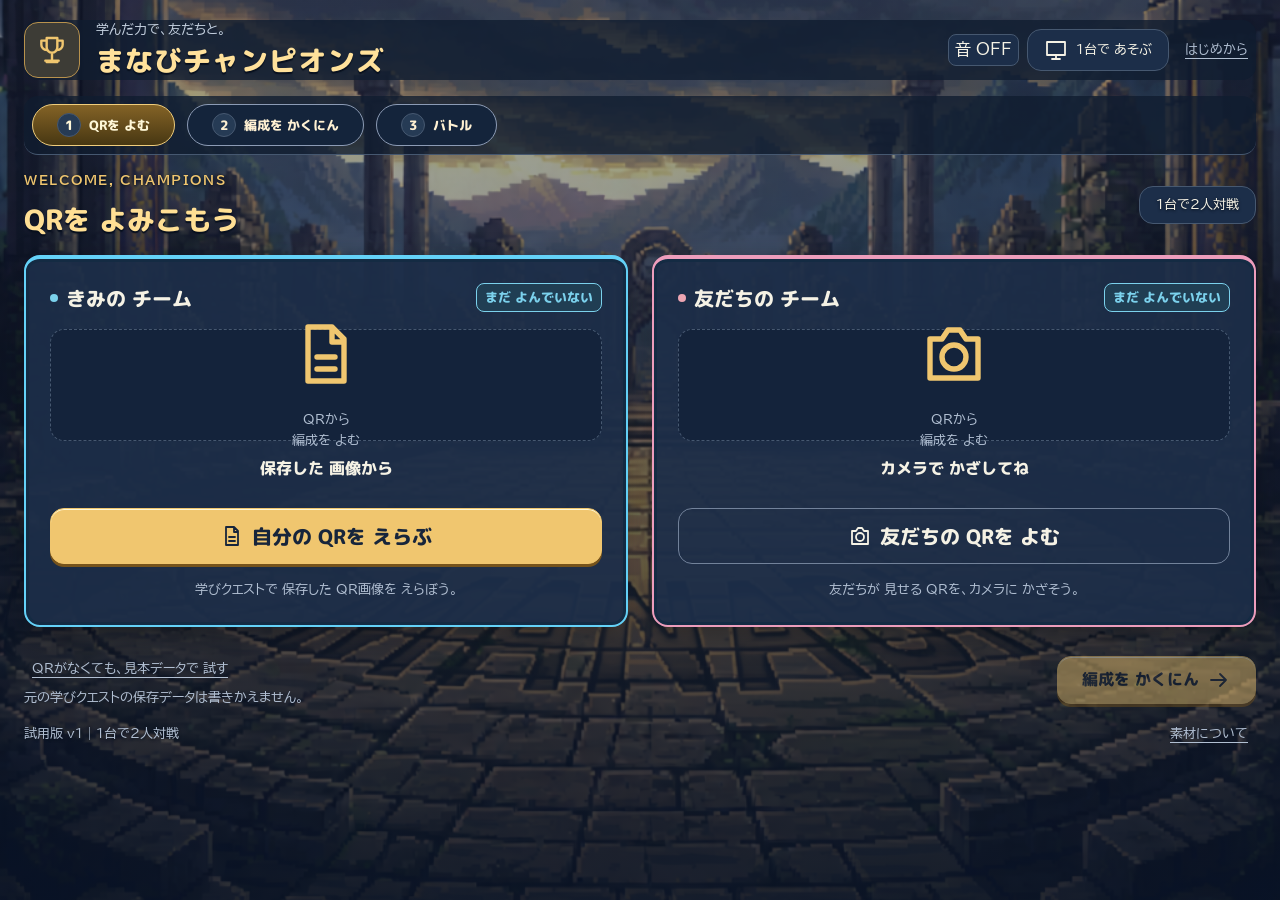
==== index.html @ 31f0302f "Publish single-device Manabi Champions trial QR import, quick formation, three-character battles and" ====
<!doctype html>
<html lang="ja"><head><meta charset="utf-8"><meta name="viewport" content="width=device-width,initial-scale=1"><meta name="color-scheme" content="light"><title>まなびチャンピオンズ｜1台で2人対戦</title>
<link rel="stylesheet" href="https://fonts.googleapis.com/css2?family=BIZ+UDPGothic:wght@400;700&family=Klee+One:wght@600&display=swap"><style>:root{--paper:#fbf7f0;--ink:#30271f;--mute:#746654;--accent:#966c28;--accent-light:#f8e8b9;--surface:#fffdf7;--line:#c7b58e;--blue:#287b9a;--pink:#b65358;--soft-blue:#eaf5f7;--soft-pink:#fcf0ed;--radius:14px;--font:'BIZ UDPGothic','Yu Gothic',sans-serif}
*{box-sizing:border-box}body{margin:0;background:var(--paper);color:var(--ink);font:16px/1.6 var(--font);word-break:keep-all;overflow-wrap:break-word}button,input{font:inherit}button,a{touch-action:manipulation}button{color:inherit;cursor:pointer}button:disabled{cursor:not-allowed;opacity:.45}button:focus-visible,a:focus-visible,input:focus-visible,summary:focus-visible{outline:3px solid var(--blue);outline-offset:3px}button{transition:background .15s,transform .15s}button:not(:disabled):active{transform:translateY(1px)}h1,h2,h3,p{margin:0}h1,h2,h3{line-height:1.4}h1{font-size:28px}h2{font-size:20px}h3{font-size:16px}small,.small{font-size:13px}img{max-width:100%}.icon{width:24px;height:24px;display:inline-block;vertical-align:middle;flex-shrink:0}.pack-icon{fill:currentColor}.text-button{border:0;background:none;padding:8px;color:var(--mute);font-size:13px;text-decoration:underline;text-underline-offset:4px}.k{font-family:'Klee One','Yu Mincho',serif}
.prototype-bar{height:56px;background:#fffdf8;border-bottom:1px solid #d7cbb9;display:flex;align-items:center;justify-content:center;gap:24px;padding:8px 24px;color:#45372a}.prototype-mark{font-size:13px;font-weight:700}.design-options{display:flex;gap:8px}.design-options button{border:1px solid #ccbd9f;border-radius:8px;background:white;font-size:13px;padding:8px 16px}.design-options button[aria-pressed=true]{background:#3f3528;border-color:#3f3528;color:#fff9e9}.app-shell{max-width:1286px;padding:16px 24px 0;margin:auto}.site-header{display:flex;justify-content:space-between;align-items:center;gap:16px;margin-bottom:16px}.brand{border:0;background:none;padding:0;display:flex;align-items:center;gap:16px;text-align:left}.brand b{font-size:28px;display:block;line-height:1.4;letter-spacing:.03em}.brand small{color:var(--mute);font-size:13px;display:block}.brand>span:first-child{display:flex;align-items:center;justify-content:center;width:56px;height:56px;background:var(--accent-light);color:var(--accent);border:1px solid var(--line);border-radius:14px}.brand .icon{width:32px;height:32px}.header-actions{display:flex;align-items:center;gap:8px}.mode-pill{display:flex;align-items:center;gap:8px;border:1px solid var(--line);border-radius:14px;font-size:13px;padding:8px 16px;background:var(--surface)}.steps{display:flex;gap:8px;border-bottom:1px solid var(--line);margin-bottom:16px;padding-bottom:16px}.steps button{border:0;border-radius:14px;background:transparent;padding:8px 24px;color:var(--mute);display:flex;gap:8px;align-items:center;font-size:13px}.steps button[aria-current=step]{background:var(--accent-light);color:var(--ink);font-weight:700}.steps i{display:grid;place-items:center;font-style:normal;background:var(--surface);border:1px solid var(--line);border-radius:50%;width:24px;height:24px}.site-footer{display:flex;justify-content:space-between;align-items:center;gap:16px;color:var(--mute);font-size:13px;padding:8px 0}.page-heading{display:flex;justify-content:space-between;align-items:center;gap:16px;margin-bottom:16px}.eyebrow{font-size:13px;letter-spacing:.12em;color:var(--accent);font-weight:700;margin-bottom:8px}.sub{color:var(--mute);font-size:13px;margin-top:8px}.button{display:inline-flex;justify-content:center;align-items:center;gap:8px;padding:8px 24px;min-height:48px;border:2px solid var(--ink);border-radius:14px;font-weight:700;background:var(--ink);color:var(--surface);text-decoration:none}.button.secondary{background:transparent;color:var(--ink);border-color:var(--line)}.button.gold{background:var(--accent);border-color:var(--accent);color:white}.button.slim{padding:8px 16px;min-height:40px;font-size:13px}.button:not(:disabled):hover{box-shadow:0 3px 0 var(--ink);transform:translateY(-2px)}.button-row{display:flex;flex-wrap:wrap;align-items:center;gap:8px}.sample-pill{font-size:13px;color:var(--accent);padding:4px 8px;border:1px solid var(--line);border-radius:8px;background:var(--accent-light)}.sample-pill.real{background:var(--soft-blue);color:var(--blue);border-color:var(--blue)}
.mode-switch{display:flex;gap:8px;background:var(--surface);border:1px solid var(--line);padding:8px;border-radius:14px}.mode-switch button{display:flex;gap:8px;align-items:center;border:0;padding:8px 16px;font-size:13px;border-radius:8px;background:none;color:var(--mute)}.mode-switch button.on{background:var(--accent-light);font-weight:700;color:var(--ink)}.prep-layout{display:grid;grid-template-columns:.8fr 1.6fr;gap:24px}.welcome-panel{position:relative;overflow:hidden;border:1px solid var(--line);border-radius:14px;background:var(--accent-light);padding:24px;min-height:320px;display:flex;flex-direction:column;justify-content:space-between}.welcome-panel h2{font-size:28px;max-width:12em}.welcome-panel>p{font-size:13px;max-width:22em;margin-top:8px}.welcome-art{height:184px;position:relative;display:flex;align-items:flex-end;justify-content:center}.welcome-art>img{height:160px;width:160px;object-fit:contain;z-index:2}.welcome-art .portrait{width:136px;height:144px;z-index:1;margin-left:-8px}.welcome-art:before{content:'';position:absolute;left:8%;right:8%;bottom:0;height:32px;border-radius:50%;background:#cfb66f55}.welcome-foot{font-size:13px;color:var(--mute);margin-top:8px}.import-area{display:grid;grid-template-columns:1fr 1fr;gap:16px}.import-card{border:2px solid var(--line);border-radius:14px;background:var(--surface);padding:24px;display:flex;flex-direction:column;min-width:0;gap:16px}.import-card.own{border-top:4px solid var(--blue)}.import-card.friend{border-top:4px solid var(--pink)}.card-top{display:flex;align-items:center;justify-content:space-between;gap:8px}.player-label{display:flex;gap:8px;align-items:center;font-weight:700}.player-dot{width:8px;height:8px;border-radius:50%;background:var(--blue)}.friend .player-dot{background:var(--pink)}.qr-placeholder{height:128px;border:1px dashed var(--line);border-radius:14px;display:flex;flex-direction:column;gap:8px;align-items:center;justify-content:center;background:var(--paper);font-size:13px;color:var(--mute)}.qr-placeholder .icon{width:40px;height:40px;color:var(--accent)}.import-card .button{width:100%;padding:8px 16px}.import-card .caption{font-size:13px;color:var(--mute)}.import-card .loaded-summary{height:128px;display:flex;align-items:center;gap:16px}.loaded-summary img.hero-mini{width:96px;height:112px;object-fit:contain}.loaded-summary strong{font-size:28px;line-height:1.4;display:block}.loaded-summary p{font-size:13px;color:var(--mute)}.prep-next{grid-column:1/-1;display:flex;justify-content:space-between;align-items:center;gap:16px;padding-top:0}.prep-next p{font-size:13px;color:var(--mute)}.online-panel{grid-column:1/-1;display:flex;gap:16px;align-items:center;justify-content:space-between;border:1px solid var(--line);border-radius:14px;padding:16px;background:var(--surface)}.online-panel input{width:136px;letter-spacing:.16em;border:1px solid var(--line);border-radius:8px;background:var(--paper);color:var(--ink);padding:8px 16px}.online-panel .room-status{font-size:13px;color:var(--mute)}
.team-grid{display:grid;grid-template-columns:1fr 1fr;gap:24px}.team-card{border:1px solid var(--line);border-radius:14px;background:var(--surface);overflow:hidden}.team-card header{display:flex;justify-content:space-between;align-items:center;padding:16px 24px;border-bottom:1px solid var(--line);background:var(--soft-blue)}.team-card.friend header{background:var(--soft-pink)}.team-content{padding:16px 24px;display:grid;grid-template-columns:176px 1fr;gap:16px}.team-portrait{display:flex;align-items:center;justify-content:center;background:var(--paper);border-radius:14px;min-height:160px}.team-portrait img{width:152px;height:160px;object-fit:contain}.stat-line{display:flex;flex-wrap:wrap;gap:8px;margin:8px 0}.stat-chip{font-size:13px;padding:4px 8px;border:1px solid var(--line);border-radius:8px;display:inline-flex;gap:8px;align-items:center}.stat-chip .icon{width:16px;height:16px}.stat-chip strong{font-size:20px}.team-summary h3{font-size:20px}.subject-list{display:grid;grid-template-columns:1fr 1fr;gap:8px;font-size:13px;color:var(--mute)}.team-bottom{padding:0 24px 16px}.equipment-row{display:grid;grid-template-columns:repeat(4,minmax(0,1fr));gap:8px;margin:8px 0 16px}.equipment-tile{min-width:0;border:1px solid var(--line);border-radius:14px;padding:8px;text-align:center;background:var(--paper)}.equipment-tile img{display:block;height:64px;margin:auto;object-fit:contain}.equipment-tile p{font-size:13px;line-height:1.4;margin-top:8px;overflow:hidden;white-space:nowrap;text-overflow:ellipsis}.companion-strip{display:flex;align-items:center;gap:16px;border-top:1px solid var(--line);padding-top:8px}.companion-strip .portrait{width:80px;height:72px}.companion-strip p{font-size:13px}.companion-strip strong{font-size:16px}.team-next{display:flex;justify-content:space-between;align-items:center;gap:16px;margin-top:16px}.team-next>p{font-size:13px;color:var(--mute)}
.portrait{display:inline-flex;align-items:center;justify-content:center;position:relative;flex-shrink:0}.portrait>img{width:100%;height:100%;object-fit:contain}.atlas-window{position:relative;display:block;overflow:hidden;flex-shrink:0}.atlas-window>img{position:absolute;max-width:none;object-fit:fill}
.battle-topline{display:flex;justify-content:space-between;gap:16px;align-items:center;margin-bottom:8px}.round-label{font-size:20px;font-weight:700;display:flex;gap:16px;align-items:center}.round-label small{font-size:13px;padding:4px 8px;border:1px solid var(--line);border-radius:8px;color:var(--accent)}.battle-frame{position:relative;border:1px solid var(--line);border-radius:14px;background:var(--surface);overflow:hidden}.arena{position:relative;height:240px;background:linear-gradient(#dfefef 0%,#eef6df 62%,#b7d28e 63%,#98b16f 100%);isolation:isolate}.arena:before{content:'';position:absolute;inset:50% -8% -28%;border:2px solid #f8f2d48c;border-radius:50%;transform:perspective(200px) rotateX(35deg);background:radial-gradient(ellipse,#d7c47d99,transparent 70%)}.arena:after{content:'';position:absolute;z-index:-1;width:240px;height:64px;left:calc(50% - 120px);top:24px;background:#ffffff7a;border-radius:50%;box-shadow:-220px 8px 0 -8px #fff7,280px 8px 0 -8px #fff7}.arena-title{position:absolute;left:50%;top:16px;transform:translateX(-50%);font-size:13px;color:#375e5a;letter-spacing:.16em;font-weight:700}.team-side{position:absolute;left:4%;bottom:16px;display:flex;align-items:flex-end;justify-content:center;width:38%;gap:8px}.team-side.right{left:auto;right:4%}.fighter{display:flex;flex-direction:column;align-items:center;justify-content:flex-end;position:relative;width:46%}.fighter img.hero-stage{height:144px;width:168px;object-fit:contain;filter:drop-shadow(0 8px 4px #24412422)}.fighter .portrait{height:128px;width:168px}.fighter .fighter-label{max-width:100%;font-size:13px;text-align:center;color:#342d1b;line-height:1.4;padding:4px 8px;background:#fffc;border:1px solid #e0d1a1;border-radius:8px;margin-top:8px;white-space:nowrap;overflow:hidden;text-overflow:ellipsis}.fighter.active .actor-art{filter:drop-shadow(0 0 8px #fbd968) drop-shadow(0 0 4px #f7bd3c)}.actor-badge{position:absolute;top:-24px;left:50%;transform:translateX(-50%);background:#ffe69b;color:#5b3b12;border:1px solid #c6932b;border-radius:8px;padding:0 8px;font-size:13px;white-space:nowrap}.versus{position:absolute;top:96px;left:calc(50% - 24px);width:48px;height:48px;display:grid;place-items:center;border-radius:50%;background:#fff5d2;color:#856024;border:1px solid #c6a55e;font:700 20px var(--font)}.score-row{display:grid;grid-template-columns:1fr 1fr;border-bottom:1px solid var(--line)}.score{padding:8px 24px;border-top:4px solid var(--blue);background:var(--soft-blue)}.score.friend{border-color:var(--pink);background:var(--soft-pink)}.score-head{display:flex;align-items:center;justify-content:space-between;font-size:13px}.score-head strong{font-size:16px}.meter-track{height:8px;background:#0001;border-radius:8px;overflow:hidden;margin:8px 0}.meter-track span{display:block;height:100%;background:var(--blue);border-radius:8px;transition:width .4s}.friend .meter-track span{background:var(--pink)}.mp-line{display:flex;justify-content:space-between;font-size:13px;color:var(--mute)}.mp-line b{color:var(--accent)}.battle-control{padding:16px 24px;display:grid;grid-template-columns:1fr auto;gap:16px;align-items:center}.command-main{min-width:0}.command-label{display:flex;align-items:center;gap:8px;font-size:16px;font-weight:700;margin-bottom:8px}.private-note{font-size:13px;color:var(--mute);font-weight:400;margin-left:auto;display:flex;align-items:center;gap:8px}.private-note .icon{width:16px;height:16px}.command-row{display:flex;gap:8px;flex-wrap:wrap}.command-row button{border:1px solid var(--line);background:var(--paper);padding:8px 16px;min-height:48px;border-radius:14px;display:flex;gap:8px;align-items:center;justify-content:center;font-size:13px}.command-row button.selected{border:2px solid var(--accent);background:var(--accent-light);padding:7px 15px}.command-row button strong{font-size:16px}.command-row button small{font-size:13px;color:var(--mute)}.command-row button .icon{width:20px;height:20px}.skill-list{display:grid;grid-template-columns:1fr 1fr;gap:8px;margin-top:8px}.skill-choice{padding:8px 16px;border:1px solid var(--line);border-radius:14px;text-align:left;background:var(--paper);font-size:13px}.skill-choice span{display:block;color:var(--mute)}.command-hint{font-size:13px;color:var(--mute);margin-top:8px}.confirm-actions{display:grid;gap:8px;align-content:center;text-align:right}.confirm-actions .button{min-width:160px}.confirm-actions small{color:var(--mute);font-size:13px}.battle-log{margin-top:8px;font-size:13px;color:var(--mute);display:flex;align-items:center;gap:16px;justify-content:space-between}.battle-log p{max-width:75%}.battle-log .text-button{white-space:nowrap}.round-reveal{display:grid;gap:16px;padding:16px 24px}.reveal-order{display:flex;gap:8px;flex-wrap:wrap;font-size:13px}.reveal-order span{border:1px solid var(--line);background:var(--paper);padding:8px;border-radius:8px}.result-heading{font-size:28px}.handoff{min-height:416px;display:flex;align-items:center;justify-content:center;text-align:center;border:1px solid var(--line);border-radius:14px;background:var(--surface);padding:40px}.handoff>div{max-width:520px}.handoff .icon{width:48px;height:48px;color:var(--accent);margin-bottom:16px}.handoff h2{font-size:28px;margin-bottom:16px}.handoff p{color:var(--mute);margin-bottom:24px}.handoff .turn-marker{font-size:13px;color:var(--accent);margin:0 0 8px}.result-grid{display:grid;grid-template-columns:1fr 1fr;gap:16px;text-align:center;margin:16px 0}.result-grid>div{border:1px solid var(--line);border-radius:14px;padding:16px;background:var(--paper)}
.notice{position:fixed;left:50%;bottom:24px;transform:translateX(-50%) translateY(120px);opacity:0;z-index:50;max-width:calc(100vw - 32px);background:#30271f;color:#fff8eb;border-radius:14px;padding:16px 24px;font-size:13px;pointer-events:none;transition:transform .2s,opacity .2s}.notice.on{transform:translateX(-50%);opacity:1}dialog{width:min(560px,calc(100vw - 32px));max-height:calc(100dvh - 32px);border:2px solid var(--line);border-radius:14px;padding:24px;color:var(--ink);background:var(--surface);font-family:var(--font)}dialog::backdrop{background:#132127b8}.dialog-head{display:flex;justify-content:space-between;align-items:center;gap:16px;margin-bottom:16px}.dialog-head h2{font-size:20px}.icon-button{width:40px;height:40px;border:1px solid var(--line);border-radius:14px;background:none;font-size:28px;line-height:1}.camera-frame{position:relative;width:100%;aspect-ratio:4/3;border-radius:14px;background:#17241f;margin:16px 0;overflow:hidden}.camera-frame video{display:block;width:100%;height:100%;object-fit:cover}.scan-guide{position:absolute;inset:16%;border:2px solid #ffecb6;border-radius:14px;pointer-events:none}.camera-dialog p{font-size:13px}.camera-dialog details{margin-top:16px;font-size:13px}.camera-dialog details .button{margin-top:8px}#infoBody{font-size:13px;line-height:1.8}#infoBody p{margin-bottom:16px}#infoBody a{color:var(--blue)}.float-damage{position:absolute;top:48px;left:50%;font-size:28px;font-weight:700;animation:float .7s both;z-index:8;color:#782f24;background:#fffce6;padding:0 8px;border-radius:8px}.fighter.strike{animation:strike .4s}.team-side.right .fighter.strike{animation-name:strike-right}@keyframes float{to{transform:translateY(-24px);opacity:0}}@keyframes strike{50%{transform:translateX(16px)}}@keyframes strike-right{50%{transform:translateX(-16px)}}
/* A: a warm parchment tournament, linked to Manabi Quest. */
body[data-theme=a]{background:radial-gradient(ellipse at 15% 8%,#fff9e0,transparent 60%),#f1e4c9;--paper:#faf3e2;--surface:#fffaf0;--line:#c4a56c;--accent:#99691d;--accent-light:#f4e3b5}.a-only{display:none}body[data-theme=a] .welcome-panel{background:radial-gradient(ellipse at 50% 80%,#fffce7,transparent 70%),linear-gradient(135deg,#f5e5b8,#e9cc84);border:3px double #b98b33}body[data-theme=a] .battle-frame{border:3px double #ad7b26}body[data-theme=a] .button.gold{background:linear-gradient(#edca6d,#b4862c);color:#3b2c12;border-color:#a57522}body[data-theme=a] .brand b{font-family:'Klee One',serif}body[data-theme=a] .welcome-panel:after{content:'';position:absolute;inset:8px;border:1px solid #b3914b55;border-radius:8px;pointer-events:none}
/* B: a compact, bright and sharply legible team board. */
body[data-theme=b]{--paper:#f5f7f5;--surface:#fff;--line:#b8c8c4;--accent:#287966;--accent-light:#e0f1e9;--ink:#263c35;--mute:#667a70;background:#f1f5f1}body[data-theme=b] .prep-layout{grid-template-columns:1fr}body[data-theme=b] .welcome-panel{min-height:96px;display:grid;grid-template-columns:1.4fr 1fr 1fr;align-items:center;gap:24px;padding:16px 24px;background:#e1eee5}body[data-theme=b] .welcome-panel h2{font-size:20px;grid-row:1}body[data-theme=b] .welcome-panel>p{grid-row:1;margin:0}body[data-theme=b] .welcome-art{height:88px;grid-column:3;grid-row:1}body[data-theme=b] .welcome-art>img{height:88px;width:88px}body[data-theme=b] .welcome-art .portrait{width:80px;height:80px}body[data-theme=b] .welcome-foot{display:none}body[data-theme=b] .import-card{display:grid;grid-template-columns:1fr 1fr;gap:8px 16px;padding:16px 24px}body[data-theme=b] .import-card .card-top{grid-column:1/-1}body[data-theme=b] .import-card .qr-placeholder,body[data-theme=b] .import-card .loaded-summary{grid-row:2/5;height:120px}body[data-theme=b] .import-card h3,body[data-theme=b] .import-card .button,body[data-theme=b] .import-card .caption{grid-column:2}body[data-theme=b] .import-card .button{margin:auto 0}body[data-theme=b] .arena{background:linear-gradient(#e2eeed 0 63%,#c5dbc5 63%)}body[data-theme=b] .arena:before{inset:52% 4% -24%;border-color:#fff;transform:perspective(240px) rotateX(40deg);border-radius:14px;background:#eef3dd88}body[data-theme=b] .brand>span:first-child{border:2px solid var(--ink)}
/* C: a night stadium with clear illuminated player panels. */
body[data-theme=c]{--paper:#14233b;--surface:#1c2e49;--ink:#f5f2e5;--mute:#b1bfd2;--line:#465870;--accent:#f0c66f;--accent-light:#3d3c36;--soft-blue:#203e53;--soft-pink:#483346;--blue:#7bd1ec;--pink:#eda5b2;background:radial-gradient(ellipse at 50% -12%,#314b6a,transparent 70%),#101c30}body[data-theme=c] .prototype-bar{background:#fdfbf4}body[data-theme=c] .button{background:#f0c66f;border-color:#f0c66f;color:#17253b}body[data-theme=c] .button.gold{background:#f0c66f;border-color:#f0c66f;color:#17253b}body[data-theme=c] .button.secondary{background:transparent;border-color:#72829a;color:#f5f2e5}body[data-theme=c] .welcome-panel{background:radial-gradient(ellipse at 60% 55%,#466986,#1b2b45 68%);border-color:#ad8c4c}body[data-theme=c] .welcome-art:before{background:#ecd18644}body[data-theme=c] .brand>span:first-child{border-color:#b8924d}body[data-theme=c] .arena{background:radial-gradient(ellipse at 20% 15%,#6db8b64d,transparent 55%),radial-gradient(ellipse at 85% 10%,#c289ba55,transparent 55%),linear-gradient(#1c304b 0 61%,#35565c 62%,#223d49 100%)}body[data-theme=c] .arena:after{background:#dfedf033;box-shadow:-260px 16px 0 -8px #dfedf022,260px 8px 0 -8px #dfedf022}body[data-theme=c] .arena-title{color:#e5d6ae}body[data-theme=c] .versus{background:#384559;color:#f1cf84;border-color:#b18e49}body[data-theme=c] .score{border-color:#7bd1ec}body[data-theme=c] .score.friend{border-color:#eda5b2}body[data-theme=c] .meter-track{background:#0005}body[data-theme=c] .sample-pill{color:#f0c66f}body[data-theme=c] .sample-pill.real{background:#203e53;color:#7bd1ec}body[data-theme=c] .brand small{color:#c4d0df}body[data-theme=c] .steps i{background:#263b55}
@media(min-width:1000px) and (max-height:800px){.app-shell{padding-top:8px}.site-header{margin-bottom:8px}.steps{margin-bottom:8px;padding-bottom:8px}.welcome-panel{min-height:288px}.arena{height:216px}.fighter img.hero-stage{height:128px}.fighter .portrait{height:120px}.team-content{padding-top:8px;padding-bottom:8px}.team-portrait{min-height:136px}.team-portrait img{height:128px}.equipment-tile img{height:48px}.equipment-row{margin-bottom:8px}.team-bottom{padding-bottom:8px}.team-next{margin-top:8px}.battle-control{padding-top:8px;padding-bottom:8px}.handoff{min-height:384px}}
@media(max-width:760px){.prototype-bar{height:auto;min-height:48px;padding:8px;gap:8px;flex-wrap:wrap}.prototype-mark{font-size:13px}.design-options{gap:8px}.design-options button{padding:4px 8px}.design-options button span{display:none}.how{margin-left:auto}.app-shell{padding:16px 16px 0}.brand{gap:8px}.brand b{font-size:20px}.brand small{font-size:13px}.brand>span:first-child{width:40px;height:40px}.brand .icon{width:24px;height:24px}.site-header{align-items:flex-start;flex-wrap:wrap;gap:8px;margin-bottom:8px}.header-actions{width:100%;justify-content:space-between}.mode-pill{padding:4px 8px}.steps{gap:0;justify-content:space-between;margin-bottom:16px;padding-bottom:8px}.steps button{font-size:13px;gap:4px;padding:8px}.steps i{width:20px;height:20px;flex-shrink:0}.page-heading{align-items:flex-start;flex-direction:column;gap:8px}.page-heading h1{font-size:28px}.mode-switch{width:100%;padding:4px}.mode-switch button{flex:1;justify-content:center;padding:8px}.prep-layout{grid-template-columns:1fr;gap:16px}.welcome-panel{min-height:auto;padding:16px;display:grid;grid-template-columns:1fr 112px;gap:8px}.welcome-panel h2{font-size:20px}.welcome-panel>p{font-size:13px;max-width:none;grid-column:1}.welcome-art{height:128px;grid-column:2;grid-row:1/4}.welcome-art>img{height:120px;width:112px}.welcome-art .portrait{display:none}.welcome-foot{font-size:13px;margin:0}.import-area{grid-template-columns:1fr;gap:16px}.import-card{padding:16px;gap:8px;display:grid;grid-template-columns:88px 1fr}.import-card .card-top{grid-column:1/-1}.import-card .qr-placeholder,.import-card .loaded-summary{grid-column:1;grid-row:2/5;height:112px}.import-card .qr-placeholder{border:0;background:none;font-size:13px;text-align:center}.import-card .loaded-summary{display:block;text-align:center}.import-card .loaded-summary img.hero-mini{width:80px;height:80px}.loaded-summary strong{font-size:20px}.loaded-summary p{display:none}.import-card h3,.import-card .button,.import-card .caption{grid-column:2}.import-card h3{font-size:16px}.import-card .button{font-size:13px;padding:8px;min-height:40px}.import-card .caption{font-size:13px}.prep-next{align-items:stretch;flex-direction:column;gap:8px}.prep-next .button{width:100%}.online-panel{flex-direction:column;align-items:stretch;padding:16px}.online-panel .button-row{justify-content:space-between}.online-panel input{width:128px}.team-grid{grid-template-columns:1fr;gap:16px}.team-card header{padding:16px}.team-content{padding:16px;grid-template-columns:104px 1fr;gap:8px}.team-portrait{min-height:120px}.team-portrait img{height:112px;width:96px}.stat-chip{font-size:13px;padding:4px;gap:4px}.stat-chip strong{font-size:16px}.team-summary h3{font-size:16px}.subject-list{font-size:13px;gap:4px}.team-bottom{padding:0 16px 16px}.equipment-tile{padding:4px}.equipment-tile img{height:48px}.equipment-tile p{font-size:13px}.team-next{align-items:stretch;flex-direction:column;gap:8px}.team-next .button{width:100%}.site-footer{align-items:flex-start;gap:8px;font-size:13px}.site-footer>span{max-width:76%}.site-footer .text-button{padding:0;white-space:nowrap;font-size:13px}.battle-topline{align-items:center;gap:8px}.round-label{font-size:16px;gap:8px}.round-label small{font-size:13px;padding:0 4px}.battle-topline .text-button{padding:0}.arena{height:176px}.team-side{left:2%;width:43%;gap:0;bottom:8px}.team-side.right{right:2%}.fighter{width:50%}.fighter img.hero-stage{width:88px;height:96px}.fighter .portrait{width:88px;height:88px}.fighter .fighter-label{max-width:88px;padding:0 4px;margin-top:4px;font-size:13px}.actor-badge{top:-20px;font-size:13px;padding:0 4px}.versus{top:72px;width:32px;height:32px;left:calc(50% - 16px);font-size:16px}.arena-title{top:8px;letter-spacing:.08em}.score{padding:8px}.score-head{font-size:13px}.score-head strong{font-size:13px}.score-head .icon{display:none}.meter-track{margin:4px 0}.mp-line{font-size:13px}.battle-control{display:block;padding:16px}.command-label{font-size:13px;gap:8px;margin-bottom:8px}.private-note{font-size:13px}.private-note .icon{display:none}.command-row{display:grid;grid-template-columns:repeat(3,minmax(0,1fr));gap:8px}.command-row button{display:flex;flex-direction:column;gap:0;padding:8px 4px;min-height:56px;font-size:13px}.command-row button strong{font-size:13px}.command-row button .icon{width:20px;height:20px}.command-row button.selected{padding:7px 3px}.command-hint{font-size:13px;margin-top:8px}.confirm-actions{display:flex;align-items:center;justify-content:space-between;margin-top:8px;text-align:left;gap:8px}.confirm-actions .button{min-width:0;padding:8px 16px;font-size:13px;min-height:40px}.confirm-actions small{font-size:13px}.skill-list{grid-template-columns:1fr}.skill-choice{padding:8px;font-size:13px}.battle-log{font-size:13px;align-items:flex-start;gap:8px}.battle-log p{max-width:80%}.battle-log .text-button{padding:0;font-size:13px}.handoff{padding:24px 16px;min-height:360px}.handoff h2{font-size:20px}.handoff p{font-size:16px}.round-reveal{padding:16px}.reveal-order{display:grid;grid-template-columns:1fr 1fr;gap:8px}.reveal-order span{font-size:13px;padding:8px}.result-heading{font-size:20px}.result-grid>div{padding:8px}.result-grid{gap:8px}body[data-theme=b] .welcome-panel{display:grid;grid-template-columns:1fr 88px;gap:8px;padding:16px;min-height:112px}body[data-theme=b] .welcome-panel h2{font-size:20px;grid-row:1;grid-column:1}body[data-theme=b] .welcome-panel>p{grid-row:2;grid-column:1}body[data-theme=b] .welcome-art{height:88px;grid-row:1/3;grid-column:2}body[data-theme=b] .welcome-art .portrait{display:none}body[data-theme=b] .import-card{padding:16px;grid-template-columns:88px 1fr;gap:8px}body[data-theme=b] .import-card .qr-placeholder,body[data-theme=b] .import-card .loaded-summary{height:112px}.notice{bottom:16px;padding:16px;min-width:70%;text-align:center}dialog{padding:16px}.dialog-head{gap:8px}.dialog-head h2{font-size:20px}}
@media(prefers-reduced-motion:reduce){*{animation:none!important;transition:none!important;scroll-behavior:auto!important}}
.atlas-window{width:100%;height:auto;aspect-ratio:var(--art-aspect)}.fighter .portrait .atlas-window{width:calc(128px * var(--art-aspect));height:128px;aspect-ratio:auto}@media(min-width:1000px) and (max-height:800px){.fighter .portrait .atlas-window{width:calc(120px * var(--art-aspect));height:120px}}@media(max-width:760px){.fighter .portrait .atlas-window{width:calc(88px * var(--art-aspect));height:88px}}
.arena{overflow:hidden}.arena-title{white-space:nowrap}
@media(min-width:1000px) and (max-height:800px){.team-heading{margin-bottom:8px}.team-heading .eyebrow{display:none}.team-card header{padding:8px 16px}.team-content{grid-template-columns:140px 1fr;padding:8px 16px}.team-content .eyebrow{margin-bottom:0}.team-content .stat-line{margin:4px 0}.team-portrait{min-height:128px}.team-bottom{padding-left:16px;padding-right:16px}}
@media(max-width:760px){body[data-screen=battle] .header-actions{display:none}.command-row button{display:grid;grid-template-columns:20px 1fr;gap:0 4px;padding:8px;min-height:56px;align-content:center}.command-row button .icon{grid-column:1;grid-row:1}.command-row button strong{grid-column:2;grid-row:1}.command-row button small{grid-column:1/-1;grid-row:2}.command-row button.selected{padding:7px}.command-label{display:block}.private-note{display:block;margin:0;line-height:1.4}.confirm-actions{display:grid;grid-template-columns:1fr auto;gap:4px 8px}.confirm-actions>small{grid-column:1;grid-row:1}.confirm-actions>.button{grid-column:2;grid-row:1}.confirm-actions>.text-button{grid-column:1/-1;grid-row:2;text-align:left;padding:0}.fighter .fighter-label{width:100%;max-width:100%}.desktop-only{display:none}.score-head{white-space:nowrap;gap:4px}.arena-title{font-size:13px}}
/* User-provided stone arena; the original PNG is embedded without resampling. */
body[data-theme=c]{background-color:#111c30;background-image:linear-gradient(#0e192850,#0b1628bf),var(--stadium-background);background-size:cover;background-position:center 52%;background-attachment:fixed}
body[data-theme=c] .site-header,body[data-theme=c] .steps{background:#101c30c9;border-radius:14px}
body[data-theme=c] .page-heading,body[data-theme=c] .battle-topline,body[data-theme=c] .battle-log,body[data-theme=c] .site-footer{text-shadow:0 1px 3px #07101c}
body[data-theme=c] .welcome-panel{background-image:linear-gradient(#0d192cbf,#0d192c20 64%,#0d192cbf),var(--stadium-background);background-size:cover;background-position:center 55%}
body[data-theme=c] .import-card,body[data-theme=c] .team-card,body[data-theme=c] .handoff{background:#1c2e49ed}
body[data-theme=c] .arena{height:240px;background-image:linear-gradient(#10203530,#10203515),var(--stadium-background);background-size:cover;background-position:center 63%}
body[data-theme=c] .arena:before,body[data-theme=c] .arena:after{display:none}
body[data-theme=c] .arena-title{display:none}
body[data-theme=c] .fighter .actor-art{filter:drop-shadow(0 3px 3px #06112199)}
body[data-theme=c] .fighter.active .actor-art{filter:drop-shadow(0 0 8px #fbd968) drop-shadow(0 0 4px #f7bd3c)}
@media(max-width:760px){body[data-theme=c] .arena{height:176px;background-position:center 58%}}
.background-picker{display:flex;align-items:center;gap:8px;font-size:13px;color:#45372a;white-space:nowrap}.background-picker select{font:13px var(--font);color:#45372a;background:#fffdf8;border:1px solid #ccbd9f;border-radius:8px;padding:8px;width:120px}.about-short{display:none}
body[data-theme=c][data-background="3"]{background-position:center top}
body[data-theme=c][data-background="2"]{background-position:center center}
body[data-theme=c][data-background="2"] .arena{background-position:center 65%}
body[data-theme=c][data-background="3"] .welcome-panel{background-position:center 28%}
@media(max-width:760px){.prototype-mark{display:none}.background-picker{gap:4px}.background-picker select{width:96px;padding:4px}.how{padding:4px;width:24px;margin-left:0}.about-label{display:none}.about-short{display:inline;font-size:16px}body[data-theme=c][data-background="2"] .arena{background-position:center 68%}body[data-theme=c][data-background="3"] .arena{background-position:center 58%}}

.effect-line{font-size:13px;line-height:1.5;min-height:20px;margin:4px 0;color:var(--mute);overflow-wrap:anywhere}

.round-label{flex-wrap:wrap}.recovery-rate{white-space:nowrap}
.team-edit-row{display:flex;align-items:center;justify-content:space-between;gap:8px;flex-wrap:wrap}.team-edit-row h3{margin:0}.element-chip{display:inline-block;border:1px solid currentColor;border-radius:6px;padding:2px 6px;font-size:13px;white-space:nowrap;background:#fffaf0;color:#4d4d4d}.element-chip[data-subject="算数"]{color:#125ca0;background:#e6f3ff}.element-chip[data-subject="国語"]{color:#a52d47;background:#fff0f3}.element-chip[data-subject="理科"]{color:#206b46;background:#ebf8ef}.element-chip[data-subject="社会"]{color:#7f5812;background:#fff5d9}.element-overview,.team-element-line{font-size:13px;line-height:1.7;margin:4px 0}.editor-settings{display:grid;grid-template-columns:1fr 1fr;gap:16px}.editor-settings label,.inventory-filters label{display:grid;gap:8px;min-width:0}.team-editor select,.team-editor input{font:inherit;max-width:100%;min-width:0;width:100%;border:1px solid #a1947e;border-radius:8px;padding:8px;background:#fff;color:#2b2118}.inventory-filters{display:grid;grid-template-columns:120px 1fr;gap:16px}.inventory-grid{display:grid;grid-template-columns:repeat(4,minmax(0,1fr));gap:8px}.inventory-item{display:grid;align-content:start;gap:6px;min-width:0;border:2px solid #c6bba6;border-radius:10px;padding:8px;background:#fffdf8;color:#2b2118;text-align:center;font:inherit;cursor:pointer}.inventory-item.on{border-color:#a67418;background:#fff1c9;box-shadow:inset 0 0 0 1px #a67418}.inventory-item img{width:100%;height:96px;object-fit:contain}.inventory-item strong{font-size:13px;line-height:1.6}.inventory-item small{font-size:13px}.editor-footer{position:sticky;bottom:0;padding:12px 0;background:#fffdf8;display:flex;justify-content:flex-end;gap:12px}.editor-summary{line-height:1.8}#editorLimit{color:#ad2936;font-size:13px;min-height:20px}#infoDialog:has(.team-editor){width:min(860px,calc(100vw - 24px));max-width:calc(100vw - 24px)}
@media(max-width:760px){.editor-settings{grid-template-columns:1fr}.inventory-grid{grid-template-columns:repeat(2,minmax(0,1fr))}.inventory-filters{grid-template-columns:90px 1fr;gap:8px}.inventory-item img{height:80px}.team-element-line{font-size:13px}.round-label{font-size:16px}}

.editor-footer{background:var(--surface)}body[data-theme=c] #editorLimit{color:#ffd2a3}.equipment-tile .element-chip{padding:2px 3px;max-width:100%;line-height:1.5}.team-element-line{overflow-wrap:anywhere}

.team-side .fighter{width:32%;min-width:0;flex-shrink:0}.fighter.active{z-index:5}.party-budget{font-size:13px;line-height:1.7;margin:8px 0}.party-skill-preview{grid-column:1/-1;font-size:13px;line-height:1.8}.companion-strip{padding:8px 0}.team-side{width:42%;left:2%}.team-side.right{right:2%}.fighter img.hero-stage{max-width:160px}.editor-settings .party-budget{grid-column:1/-1}
@media(max-width:760px){.team-side{width:45%;left:0;gap:0}.team-side.right{right:0}.fighter img.hero-stage{width:72px;height:80px}.fighter .portrait{width:72px;height:80px}.fighter .portrait .atlas-window{width:calc(76px * var(--art-aspect));height:76px}.fighter .fighter-label{padding:2px;max-width:100%}.fighter .actor-badge{font-size:13px;padding:2px 4px}.versus{font-size:13px}}

.finish-reason{font-size:16px;line-height:1.7;margin:8px 0;padding:12px;background:var(--surface);border-radius:8px;color:var(--ink)}

.room-live{padding:24px;background:var(--surface);border:1px solid var(--line);border-radius:14px;line-height:1.8}.room-code{font-size:40px;letter-spacing:6px;user-select:all;color:var(--accent)}.room-live .button-row{margin-top:16px;flex-wrap:wrap}

.battle-intro{position:fixed;inset:0;z-index:10000;isolation:isolate;overflow:hidden;display:grid;place-items:center;color:#fff8de;background:radial-gradient(ellipse at 50% 45%,#183d5b70,#080e20ed 80%),var(--stadium-background);background-size:cover;background-position:center;animation:intro-screen 5s both;font-family:var(--font)}.battle-intro::before{content:'';position:absolute;inset:0;z-index:-1;background:linear-gradient(115deg,#268ad354 0%,#112a4c22 47%,#f1b95d29 50%,#c94b762e 100%)}.intro-beams{position:absolute;inset:-70%;z-index:-1;background:repeating-conic-gradient(from 15deg,transparent 0deg 16deg,#88ddff17 17deg 20deg,transparent 21deg 36deg);animation:intro-beams 5s linear both}.intro-ring{position:absolute;left:50%;top:50%;width:72vmin;height:72vmin;border:2px solid #f7ce6e70;border-radius:50%;transform:translate(-50%,-50%);box-shadow:0 0 40px #60ceff30,inset 0 0 30px #60ceff20;animation:intro-ring 5s ease-out both}.ring-two{width:90vmin;height:90vmin;border-style:dashed;border-color:#b9ebff55;animation-delay:.15s}.intro-kicker{position:absolute;top:7%;left:0;right:0;text-align:center;letter-spacing:.3em;font-size:20px;font-weight:700;color:#f1ce82;text-shadow:0 0 20px #eebc4f77;animation:intro-kicker 5s both}.intro-teams{width:min(1240px,94vw);display:grid;grid-template-columns:1fr 1fr;gap:clamp(80px,13vw,190px);align-items:center}.intro-team{min-width:0;text-align:center}.intro-team h2{font-size:28px;margin:0 0 24px;color:#def6ff;text-shadow:0 2px 8px #000}.intro-right h2{color:#ffd6e4}.intro-left{animation:intro-left 5s cubic-bezier(.2,.75,.2,1) both}.intro-right{animation:intro-right 5s cubic-bezier(.2,.75,.2,1) both}.intro-lineup{display:flex;align-items:flex-end;justify-content:center;gap:8px}.intro-fighter{width:33.333%;min-width:0;display:flex;align-items:center;flex-direction:column}.intro-character{height:200px;display:flex;align-items:flex-end;justify-content:center;filter:drop-shadow(0 0 14px #7ee2ff66) drop-shadow(0 12px 8px #0008)}.intro-right .intro-character{filter:drop-shadow(0 0 14px #ffb6ce77) drop-shadow(0 12px 8px #0008)}.intro-character>img{width:180px;height:190px;object-fit:contain}.intro-character .portrait{width:170px;height:190px}.intro-character .portrait .atlas-window{width:calc(180px * var(--art-aspect));height:180px;aspect-ratio:auto}.intro-fighter>span{font-size:13px;line-height:1.5;margin-top:16px;padding:4px 8px;border:1px solid #c8dff866;border-radius:8px;background:#071323bb;width:100%;overflow-wrap:anywhere}.intro-vs{position:absolute;top:50%;left:50%;font-family:Georgia,serif;font-size:clamp(80px,12vw,160px);font-weight:900;font-style:italic;line-height:1;color:#ffe4a0;text-shadow:0 4px 0 #80511c,0 0 24px #ffc34eaa,0 0 70px #61dbff66;animation:intro-versus 5s both}.intro-start{position:absolute;top:50%;left:0;right:0;text-align:center;margin:0;line-height:1.1;transform:translateY(-50%);animation:intro-start 5s both}.intro-start>span{display:block;font-family:Georgia,serif;font-size:clamp(40px,7.5vw,104px);font-weight:900;letter-spacing:.08em;color:#ffe2a0;text-shadow:0 4px 0 #76501d,0 0 28px #ffca5c99,0 0 80px #4ecbff77}.intro-start small{display:block;font-size:20px;margin-top:24px;letter-spacing:.15em;color:#fff7e0}.intro-skip{position:absolute;right:24px;bottom:24px;color:#fff4d7;background:#101a31bb;border:1px solid #e9d39999;border-radius:24px;font:13px var(--font);padding:12px 20px;z-index:5}.intro-skip:focus-visible{outline:3px solid #ffe3a3;outline-offset:4px}.intro-progress{position:absolute;bottom:0;left:0;right:0;height:4px;background:linear-gradient(90deg,#55c8ef,#fff0b2,#ec94b4);transform-origin:left;animation:intro-progress 5s linear both}.intro-sparks{position:absolute;inset:0;pointer-events:none}.intro-sparks i{position:absolute;left:var(--x);top:var(--y);width:4px;height:4px;border-radius:50%;background:#ffe6a8;box-shadow:0 0 10px #ffe5a5;animation:intro-spark 4s var(--d) ease-out both}.intro-accessible{position:absolute;width:1px;height:1px;padding:0;overflow:hidden;clip-path:inset(50%)}
@keyframes intro-screen{0%{opacity:0}7%,92%{opacity:1}100%{opacity:0}}@keyframes intro-left{0%,8%{opacity:0;transform:translateX(-35vw)}22%,63%{opacity:1;transform:translateX(0)}76%,100%{opacity:.08;transform:translateX(-20px)}}@keyframes intro-right{0%,8%{opacity:0;transform:translateX(35vw)}22%,63%{opacity:1;transform:translateX(0)}76%,100%{opacity:.08;transform:translateX(20px)}}@keyframes intro-versus{0%,24%{opacity:0;transform:translate(-50%,-50%) scale(2)}36%,62%{opacity:1;transform:translate(-50%,-50%) scale(1)}72%,100%{opacity:0;transform:translate(-50%,-50%) scale(.75)}}@keyframes intro-start{0%,65%{opacity:0;transform:translateY(-50%) scale(1.25)}77%,92%{opacity:1;transform:translateY(-50%) scale(1)}100%{opacity:0;transform:translateY(-50%) scale(1.04)}}@keyframes intro-ring{0%{opacity:0;transform:translate(-50%,-50%) scale(.5)}28%,70%{opacity:1}100%{opacity:0;transform:translate(-50%,-50%) scale(1.5)}}@keyframes intro-beams{from{transform:rotate(-15deg)}to{transform:rotate(40deg)}}@keyframes intro-progress{from{transform:scaleX(0)}to{transform:scaleX(1)}}@keyframes intro-kicker{0%,5%{opacity:0;transform:translateY(-10px)}17%,75%{opacity:1;transform:translateY(0)}100%{opacity:0}}@keyframes intro-spark{0%{opacity:0;transform:translateY(80px) scale(.5)}30%,70%{opacity:.8}100%{opacity:0;transform:translateY(-100px) scale(.3)}}
@media(max-width:760px){.intro-teams{width:94vw;grid-template-columns:1fr;gap:88px}.intro-team h2{font-size:20px;margin-bottom:8px}.intro-character{height:112px}.intro-character>img{width:112px;height:112px}.intro-character .portrait{width:108px;height:108px}.intro-character .portrait .atlas-window{width:calc(104px * var(--art-aspect));height:104px}.intro-lineup{gap:4px}.intro-fighter>span{margin-top:8px;font-size:13px;padding:2px 4px}.intro-vs{font-size:64px}.intro-start>span{font-size:38px;letter-spacing:.02em}.intro-start small{font-size:16px;letter-spacing:.03em;margin-top:16px}.intro-kicker{font-size:13px;top:5%}.intro-skip{bottom:16px;right:16px;padding:10px 16px}}
@media(prefers-reduced-motion:reduce){.battle-intro,.battle-intro *{animation:none!important}.battle-intro .intro-beams,.battle-intro .intro-ring,.battle-intro .intro-sparks,.battle-intro .intro-vs,.battle-intro .intro-progress{display:none}.battle-intro .intro-team{opacity:1;transform:none}.battle-intro .intro-start{top:50%;opacity:1;transform:translateY(-50%)}.battle-intro .intro-start>span{font-size:28px}.battle-intro .intro-start small{font-size:13px}.battle-intro .intro-teams{opacity:.3}.battle-intro .intro-kicker{opacity:1}}

body[data-screen="battle"] .prototype-bar,body[data-screen="battle"] .site-header,body[data-screen="battle"] .steps,body[data-screen="battle"] .site-footer,body[data-screen="battle"] .battle-log{display:none}body[data-screen="battle"] .app-shell{padding-top:16px;padding-bottom:16px;max-width:1320px}body[data-screen="battle"] .battle-topline{margin-bottom:12px;min-height:32px}body[data-screen="battle"] .round-label{margin:0;font-size:16px;gap:8px}body[data-screen="battle"] .round-label .recovery-rate{display:none}.battle-tools{display:flex;align-items:center;gap:16px}.battle-tools button{white-space:nowrap;font-size:13px;padding:4px 8px}.battle-detail-button{border:1px solid var(--line);border-radius:8px;background:var(--surface);color:var(--ink);font:inherit;min-height:32px}body[data-screen="battle"] .team-element-line,body[data-screen="battle"] .effect-line,body[data-screen="battle"] .mp-line>span:last-child,body[data-screen="battle"] .private-note,body[data-screen="battle"] .arena-title,body[data-screen="battle"] .fighter-label{display:none}body[data-screen="battle"] .arena{height:340px!important}body[data-screen="battle"] .team-side{bottom:24px}body[data-screen="battle"] .fighter img.hero-stage{width:180px;height:180px;max-width:180px}body[data-screen="battle"] .fighter .portrait{width:180px;height:180px}body[data-screen="battle"] .fighter .portrait .atlas-window{width:calc(168px * var(--art-aspect));height:168px}body[data-screen="battle"] .versus{top:44%}body[data-screen="battle"] .score{padding:8px 20px}body[data-screen="battle"] .mp-line{margin:4px 0 0}body[data-screen="battle"] .command-hint{margin-top:4px;font-size:13px}body[data-screen="battle"] .battle-control{padding:16px 20px}body[data-screen="battle"] .round-reveal{gap:12px}.battle-history{font-size:13px}.battle-history summary{cursor:pointer;padding:8px 0;color:var(--mute)}.battle-history .reveal-order{margin-top:8px}.battle-detail-grid{display:grid;grid-template-columns:1fr 1fr;gap:24px}.battle-detail-grid section{min-width:0}.battle-detail-grid h3{font-size:20px;margin-bottom:8px}.battle-detail-grid h4{font-size:16px;margin:16px 0 8px}.battle-detail-grid p,.battle-detail-grid li,.battle-detail-rules{font-size:13px;line-height:1.8}.battle-detail-grid ul{padding-left:20px}.battle-detail-rules{margin:16px 0}.battle-detail-rules summary{cursor:pointer;padding:8px 0}
@media(max-width:760px){body[data-screen="battle"] .app-shell{padding:12px 12px 16px}body[data-screen="battle"] .battle-topline{gap:8px;align-items:center}body[data-screen="battle"] .round-label{font-size:13px;gap:4px;flex-wrap:wrap}.battle-tools{gap:4px}.battle-tools button{font-size:13px;padding:4px 6px}body[data-screen="battle"] .arena{height:240px!important}body[data-screen="battle"] .fighter img.hero-stage{width:80px;height:96px;max-width:80px}body[data-screen="battle"] .fighter .portrait{width:80px;height:96px}body[data-screen="battle"] .fighter .portrait .atlas-window{width:calc(88px * var(--art-aspect));height:88px}body[data-screen="battle"] .score{padding:8px}body[data-screen="battle"] .battle-control{padding:12px}body[data-screen="battle"] .command-label{font-size:13px;margin-bottom:8px}body[data-screen="battle"] .command-row button{min-height:60px}body[data-screen="battle"] .command-hint{font-size:13px}.battle-detail-grid{grid-template-columns:1fr;gap:16px}body[data-screen="battle"] .confirm-actions{flex-wrap:wrap}body[data-screen="battle"] .confirm-actions #redoHero{flex-basis:100%}}

.detail-effect-dot{display:inline-block;width:6px;height:6px;border-radius:50%;background:var(--accent);margin-left:6px;vertical-align:middle}

/* Approved navy/gold game UI. ExtraBold is embedded, prose keeps the readable UD/system fallback. */
:root{--game-font:'ManabiGame',var(--font)}.prototype-bar{display:none}.brand b,h1,h2,h3,.button,.character-name,.formation-budget,.status-bar-row b,.room-code,.mode-switch button,.steps button{font-family:var(--game-font);font-weight:800}.brand b,h1,h2,.character-name{text-shadow:0 2px 1px #08101e}.site-header{margin-top:4px}.brand b{color:#ffe19b}.steps{gap:12px;padding:8px}.steps button{border-radius:24px;border:1px solid #8c9bb5;background:#14243b;color:#fff1d3}.steps button[aria-current]{background:linear-gradient(#846326,#473712);border-color:#f0cd7b;color:#fff8d8}.button.gold{background:linear-gradient(#ffe69a,#edbd56);border:1px solid #ffe9a5;color:#281b0c;text-shadow:none;box-shadow:inset 0 1px #fff8d6,0 3px 0 #76531b}.button.secondary{background:linear-gradient(#183456,#0a182c);border:1px solid #c9d9ed;color:#fff}.mode-switch button.on{box-shadow:0 0 0 1px #8bdbff,inset 0 0 12px #40bfff44}.page-heading h1{color:#ffdf94}.formation-preview,.formation-equipment,.import-card{background:linear-gradient(135deg,#091a31ed,#0c2137d9);border:2px solid #c9a65c;border-radius:16px;box-shadow:inset 0 0 0 3px #142b43,0 8px 30px #0004}.formation-layout{display:grid;grid-template-columns:1.7fr 1fr;gap:16px}.formation-preview{padding:24px 16px}.formation-lineup{display:grid;grid-template-columns:repeat(3,minmax(0,1fr));gap:8px;align-items:end;min-height:290px}.formation-lineup article{text-align:center;min-width:0}.formation-portrait{height:190px;display:flex;align-items:end;justify-content:center}.formation-portrait>img{width:180px;height:180px;object-fit:contain}.formation-portrait .portrait{width:168px;height:180px}.formation-portrait .portrait .atlas-window{width:calc(168px * var(--art-aspect));height:168px}.character-name{font-size:13px;line-height:1.5;background:linear-gradient(#193957,#06162c);border:1px solid #d7c384;border-radius:16px;padding:6px 10px;color:#fff5d5;cursor:pointer;max-width:100%}.formation-lineup p{font-size:13px;margin:8px 0}.formation-lineup .slim{padding:6px 12px;font-size:13px}.formation-budget{display:flex;justify-content:center;align-items:center;gap:16px;flex-wrap:wrap;margin:24px 0 16px;padding:12px 8px;background:#0b1428e6;border:1px solid #e5bd65;border-radius:14px;color:#ffe39c;font-size:16px}.formation-budget b{font-size:28px}.formation-budget span{font-size:16px}.formation-stats{display:flex;gap:12px;flex-wrap:wrap;font-size:13px;border-top:1px solid #6389a5;padding-top:16px}.formation-equipment{padding:16px}.formation-equipment h2{font-size:20px;color:#fff1c6}.formation-equipment .equipment-row{grid-template-columns:1fr 1fr;gap:12px;margin:12px 0}.formation-equipment .equipment-tile{position:relative;display:grid;place-items:center;gap:6px;background:linear-gradient(#fff9e6,#f5e4b2);border:2px solid #c5a051;color:#392c1b;padding:8px}.formation-equipment .equipment-tile img{width:100%;height:108px}.formation-equipment .equipment-tile strong{font-family:var(--game-font);font-size:13px}.formation-equipment>.button{width:100%;font-size:16px}.main-tag{position:absolute;top:4px;right:4px;border-radius:6px;padding:2px 6px;background:#f2c457;color:#36260d;font:13px var(--game-font)}.formation-tabs{display:flex;gap:8px}.formation-tabs button{font:13px var(--game-font);border:1px solid var(--line);border-radius:20px;padding:8px 12px;background:#152b44;color:#fff}.formation-tabs button.on{border-color:#edc976;color:#ffe39d;background:#493e25}.team-next{margin:16px 0 8px}.team-next>p{font-size:13px}.character-info-portrait{height:150px;display:flex;justify-content:center;align-items:center}.character-info-portrait>img{height:140px;width:180px;object-fit:contain}.character-info-portrait .portrait{height:140px;width:180px}.character-info-portrait .atlas-window{height:136px;width:calc(136px * var(--art-aspect))}
body[data-screen="prepare"] .prep-layout{display:block}body[data-screen="prepare"] .welcome-panel{display:none}body[data-screen="prepare"] .import-area{display:grid;grid-template-columns:1fr 1fr;gap:24px}body[data-screen="prepare"] .import-card{padding:24px;min-height:300px;text-align:center}body[data-screen="prepare"] .import-card.own{border-color:#64d2f8}body[data-screen="prepare"] .import-card.friend{border-color:#ed9dbc}body[data-screen="prepare"] .card-top{font:20px var(--game-font)}body[data-screen="prepare"] .qr-placeholder{height:112px;display:flex;justify-content:center;align-items:center;gap:20px}body[data-screen="prepare"] .qr-placeholder .icon{width:72px;height:72px}body[data-screen="prepare"] .import-card h3{font:16px var(--game-font);margin-bottom:12px}body[data-screen="prepare"] .import-card .button{width:100%;font-size:20px;min-height:56px}body[data-screen="prepare"] .prep-next,body[data-screen="prepare"] .online-panel{grid-column:1/-1}body[data-screen="prepare"] .prep-next{margin-top:0}body[data-screen="prepare"] .loaded-summary{justify-content:center}body[data-screen="prepare"] .loaded-summary .hero-mini{width:120px;height:112px}
body[data-screen="battle"] .arena.game-arena{height:460px!important}body[data-screen="battle"] .team-side{bottom:160px}body[data-screen="battle"] .fighter-label.character-name{display:block;margin-top:8px;max-width:100%;width:auto;white-space:normal;line-height:1.45;min-height:32px;color:#fff4da;background:#0d2039e8;border-color:#c7ac6e;font-family:var(--game-font)}.character-pick{padding:0;border:0;background:none;color:inherit;display:flex;justify-content:center;align-items:end;cursor:pointer;min-width:0}.character-pick:disabled{opacity:1;cursor:default}.character-pick:focus-visible{outline:2px solid #ffe18f;outline-offset:6px;border-radius:24px}.fighter.active .character-name{border-color:#ffdb77;box-shadow:0 0 10px #efc95777}.decided-action{position:absolute;bottom:100%;margin-bottom:8px;left:50%;transform:translateX(-50%);font:13px var(--game-font);white-space:nowrap;border:1px solid #dfc47c;border-radius:16px;padding:4px 10px;background:#091a30f2;color:#fff0c2;box-shadow:0 3px 8px #0004;z-index:4}.decided-action>span{color:#ffd67d}.character-command{position:absolute;bottom:8px;width:360px;max-width:calc(100% - 16px);z-index:8;padding:12px;border:2px solid #d6b568;border-radius:14px;background:linear-gradient(#122945f7,#081426fa);box-shadow:inset 0 0 0 2px #203a51,0 6px 20px #0009;color:#fff5dc}.character-command header{display:flex;align-items:center;justify-content:space-between;font:16px var(--game-font);gap:8px;margin-bottom:8px}.command-close{background:none;border:0;color:#fff;font:20px var(--font);padding:0 4px;cursor:pointer}.character-command .command-row{display:grid;grid-template-columns:repeat(3,minmax(0,1fr));gap:6px}.character-command .command-row button{padding:8px 4px;border:1px solid #7291b8;border-radius:10px;background:#152e4c;color:#fff;display:flex;align-items:center;justify-content:center;gap:4px;font:13px var(--game-font);min-height:44px}.character-command .command-row button.selected{border-color:#9fefff;background:#154970;box-shadow:0 0 8px #7addff66}.character-command .command-row .icon{width:18px;height:18px;flex-shrink:0}.command-decision{margin-top:10px;display:flex;align-items:center;justify-content:space-between;gap:8px;font:13px var(--game-font)}.command-decision small{display:block;font:13px var(--font);margin-top:2px;color:#cec5e9}.command-decision .button{min-height:36px;padding:6px 20px}.game-status-dock .score>strong{font:16px var(--game-font)}.status-bar-row{display:grid;grid-template-columns:28px 1fr 88px;align-items:center;gap:8px;font-size:13px;margin:5px 0}.status-bar-row .meter-track{margin:0;height:10px}.status-bar-row .meter-track>span{display:block;height:100%;border-radius:10px}.status-bar-row b{font-family:var(--game-font);font-size:13px;text-align:right;font-variant-numeric:tabular-nums}.status-bar-row .hp-track>span{background:linear-gradient(#99edfc,#5ac8ef)}.status-bar-row .mp-track>span{background:linear-gradient(#dac5ff,#b08aef)}.character-selection-footer{display:flex!important;align-items:center;justify-content:space-between;gap:12px}.selection-summary{font-size:13px;color:var(--mute);margin:0}.selection-summary b{color:#ffe3a1;margin-left:8px}.character-selection-footer .confirm-actions{display:flex;align-items:center;gap:16px;margin:0}.character-selection-footer .button{min-height:40px}
@media(max-width:760px){.brand b{font-size:20px}.site-header{gap:8px}.header-actions{gap:4px}.mode-pill{font-size:13px}.steps{gap:4px}.steps button{font-size:13px}.formation-layout{grid-template-columns:1fr}.formation-preview{padding:12px 8px}.formation-lineup{min-height:0;gap:4px}.formation-portrait{height:108px}.formation-portrait>img{width:110px;height:108px}.formation-portrait .portrait{width:100px;height:108px}.formation-portrait .portrait .atlas-window{width:calc(100px * var(--art-aspect));height:100px}.formation-lineup .character-name{font-size:13px;padding:4px;line-height:1.5}.formation-lineup p{font-size:13px}.formation-lineup .slim{font-size:13px;padding:4px 8px}.formation-budget{margin:16px 0 12px;gap:8px}.formation-stats{gap:8px}.formation-equipment .equipment-tile img{height:96px}.formation-tabs button{padding:6px 8px}.team-next{gap:12px}.team-next>.button{width:100%}body[data-screen="prepare"] .import-area{grid-template-columns:1fr;gap:16px}body[data-screen="prepare"] .import-card{display:flex;flex-direction:column;min-height:250px;padding:16px}body[data-screen="prepare"] .import-card .button{font-size:16px}body[data-screen="prepare"] .import-card .qr-placeholder{height:88px}body[data-screen="prepare"] .import-card .qr-placeholder .icon{width:48px;height:48px}body[data-screen="prepare"] .import-card .card-top{font-size:16px}body[data-screen="prepare"] .page-heading{gap:12px}body[data-screen="battle"] .arena.game-arena{height:360px!important}body[data-screen="battle"] .team-side{bottom:168px}body[data-screen="battle"] .fighter-label.character-name{font-size:13px;padding:3px 4px;width:100%;max-height:42px;overflow:hidden;display:-webkit-box;-webkit-line-clamp:2;-webkit-box-orient:vertical}.character-command{width:340px;padding:8px}.character-command header{font-size:13px;margin-bottom:6px}.character-command .command-row button{padding:6px 2px;font-size:13px;gap:2px;min-height:40px}.character-command .command-row .icon{width:14px;height:14px}.command-decision{margin-top:6px}.command-decision .button{padding:4px 16px}.status-bar-row{grid-template-columns:20px 1fr 64px;gap:4px;font-size:13px}.status-bar-row b{font-size:13px}.game-status-dock .score>strong{font-size:13px}.character-selection-footer{flex-direction:column;align-items:stretch!important;padding:10px!important;gap:8px}.character-selection-footer .confirm-actions{justify-content:space-between;gap:8px;flex-wrap:nowrap}.character-selection-footer .confirm-actions #redoHero{flex-basis:auto}.decided-action{font-size:13px;max-width:115px;overflow:hidden;text-overflow:ellipsis;padding:3px 6px}.formation-tabs{flex-wrap:wrap}}
.formation-lineup{align-items:start}.character-command .command-row button{font-size:16px}.status-bar-row b{font-size:16px}.character-selection-footer .button{font-size:16px}.character-pick{width:100%}.character-pick *{pointer-events:none}
@media(min-width:761px) and (max-height:800px){.formation-lineup{min-height:250px}.formation-portrait{height:164px}.formation-portrait>img{height:160px;width:165px}.formation-portrait .portrait{height:160px;width:165px}.formation-portrait .portrait .atlas-window{height:152px;width:calc(152px * var(--art-aspect))}.formation-preview{padding:16px}.formation-budget{margin:16px 0 12px}.formation-equipment .equipment-tile img{height:86px}.formation-equipment .equipment-tile{padding:6px}.formation-equipment .equipment-row{gap:8px}.formation-equipment{padding:12px}.page-heading{margin-bottom:16px}.team-next{margin-top:12px}}
@media(max-width:760px){.character-command .command-row button{font-size:13px}.status-bar-row b{font-size:13px}.character-selection-footer .button{font-size:13px}}
.char-name-compact{display:none}.status-bar-row>span,.status-bar-row>b{white-space:nowrap}.status-bar-row .meter-track{min-width:0}.status-bar-row>span{font:13px var(--font)}
@media(max-width:760px){body[data-screen="battle"] .arena.game-arena{height:400px!important}.char-name-full,.character-info-mark{display:none}.char-name-compact{display:inline}.status-bar-row{grid-template-columns:22px minmax(0,1fr) 62px}.status-bar-row>b{font-size:13px;letter-spacing:-.5px}.status-bar-row>span{font-size:13px}body[data-screen="battle"] .character-selection-footer .confirm-actions{flex-wrap:nowrap;justify-content:space-between}body[data-screen="battle"] .character-selection-footer .confirm-actions #redoHero{flex-basis:auto}.fighter:nth-child(2) .decided-action{margin-bottom:34px}.fighter:nth-child(3) .decided-action{margin-bottom:60px}.decided-action{max-width:96px}}
.character-command::before{content:'';position:absolute;top:-8px;left:var(--arrow-x,50%);width:12px;height:12px;transform:rotate(45deg);border-left:2px solid #d6b568;border-top:2px solid #d6b568;background:#122945}
@media(max-width:760px){.team-side:not(.right) .fighter:first-child .decided-action{left:0;transform:none}.team-side.right .fighter:last-child .decided-action{left:auto;right:0;transform:none}}
.k,.page-heading h1.k{font-family:var(--game-font);font-weight:800}.character-command button:focus-visible,.character-name:focus-visible{outline:2px solid #ffe49b;outline-offset:3px}

.mp-round-recovery{margin:10px auto;color:#c8b3fa;font-size:14px}.mp-round-recovery small{display:block;color:#c5d8e8;margin-top:4px;font-size:12px}

.command-decision{gap:10px}.command-tap-hint{color:#c6d8eb;font-size:12px}.skill-choice{display:grid;grid-template-columns:76px minmax(0,1fr);gap:12px;align-items:start}.skill-choice .skill-art{display:flex;align-items:center;justify-content:center;width:76px;height:84px;border-radius:12px;background:#ffffff0b;border:1px solid #cba35766}.skill-art>img{width:100%;height:100%;object-fit:contain}.skill-art .portrait{width:70px;height:78px}.skill-copy{min-width:0}.skill-copy b{display:block;color:var(--ink);font-size:16px}.skill-copy>span{margin-top:5px}.skill-choice:disabled .skill-art{opacity:.5}@media(max-width:760px){.skill-choice{grid-template-columns:68px minmax(0,1fr);gap:10px;padding:12px}.skill-choice .skill-art{width:68px;height:76px}.skill-art .portrait{width:62px;height:70px}.skill-copy b{font-size:15px}.command-decision{flex-wrap:wrap}.command-tap-hint{margin:0}}

.battle-fx-layer{position:absolute;inset:0;z-index:12;pointer-events:none;overflow:hidden}.battle-fx-layer>div:not(.fx-caption),.battle-fx-layer>i{position:absolute;left:var(--x);top:var(--y)}.fx-caption{position:absolute;top:12px;left:50%;transform:translateX(-50%);min-width:180px;max-width:86%;margin:0;padding:6px 20px;text-align:center;color:#fff8e4;background:#061426dd;border:1px solid var(--fx-color);border-radius:20px;font:13px var(--game-font);box-shadow:0 0 18px #08101d88;animation:fx-caption-in .6s both}.fx-caption strong{display:block;color:var(--fx-color);font-size:20px}.fx-projectile i{position:absolute;width:18px;height:18px;border-radius:50%;background:#fff9d2;box-shadow:0 0 12px 5px var(--fx-color),-18px 0 20px var(--fx-color);animation:fx-projectile .23s ease-in both}.fx-slash{width:130px;height:24px;margin:-12px 0 0 -65px;border-radius:100%;border-top:6px solid #fff9df;box-shadow:0 -8px 12px var(--fx-color);transform:rotate(-38deg);animation:fx-slash .45s .15s both}.fx-impact{width:80px;height:80px;margin:-40px;border:5px solid var(--fx-color);border-radius:50%;box-shadow:0 0 30px var(--fx-color),inset 0 0 18px #fff8d6;animation:fx-impact .45s .16s both}.fx-shard{width:6px;height:14px;border-radius:50%;background:#fff6cb;box-shadow:0 0 9px var(--fx-color);animation:fx-shard .45s .17s ease-out both}.fx-rune{width:96px;height:96px;margin:-48px;border:2px dashed var(--fx-color);border-radius:50%;box-shadow:0 0 15px var(--fx-color);animation:fx-rune .6s both}.fx-barrier{width:145px;height:160px;margin:-80px 0 0 -72px;background:linear-gradient(140deg,#b6f7ff77,#4cabe51c);border:3px solid #a9efff;clip-path:polygon(50% 0,95% 18%,90% 67%,50% 100%,10% 67%,5% 18%);filter:drop-shadow(0 0 10px #83dfff);animation:fx-barrier .6s both}.fx-heal-ring{width:140px;height:60px;margin:38px 0 0 -70px;border:3px solid #aaffd1;border-radius:50%;box-shadow:0 0 20px #70e6b2;animation:fx-heal-ring .6s both}.fx-heal-cross i{display:block;width:18px;height:18px;background:#ceffe5;clip-path:polygon(35% 0,65% 0,65% 35%,100% 35%,100% 65%,65% 65%,65% 100%,35% 100%,35% 65%,0 65%,0 35%,35% 35%);filter:drop-shadow(0 0 8px #60edb2);animation:fx-rise .58s var(--delay) both}.fx-aura{width:126px;height:126px;margin:-63px;border:3px solid #ffe6a3;border-radius:50%;box-shadow:0 0 20px #fbd47799,inset 0 0 20px #ffd96655;animation:fx-impact .6s both}.fx-rising{display:flex;gap:18px;margin-left:-40px}.fx-rising i{width:14px;height:32px;background:#ffe8a5;clip-path:polygon(50% 0,100% 35%,70% 35%,70% 100%,30% 100%,30% 35%,0 35%);animation:fx-rise .6s both}.fx-rising i:nth-child(2){animation-delay:.06s}.fx-rising i:nth-child(3){animation-delay:.12s}.fx-mist{width:170px;height:110px;margin:-55px 0 0 -85px;border-radius:50%;background:radial-gradient(ellipse,#956ac270,#38295315 70%);box-shadow:0 0 28px #a472cf66;animation:fx-mist .6s both}.fx-down{display:flex;gap:16px;margin:-50px 0 0 -30px}.fx-down i{width:10px;height:26px;background:#caa9ff;clip-path:polygon(30% 0,70% 0,70% 65%,100% 65%,50% 100%,0 65%,30% 65%);animation:fx-down .6s both}.fx-acting .actor-art{filter:drop-shadow(0 0 16px #fff2bd) drop-shadow(0 0 8px #ffd47a)}.fx-receiving{animation:fx-hit-shake .3s both!important}
@keyframes fx-projectile{from{transform:translate(0,0) scale(.5);opacity:.4}to{transform:translate(var(--dx),var(--dy)) scale(1.3);opacity:1}}@keyframes fx-slash{0%{opacity:0;transform:rotate(-38deg) scaleX(.1)}35%{opacity:1;transform:rotate(-38deg) scaleX(1.15)}100%{opacity:0;transform:rotate(-38deg) scaleX(1.4)}}@keyframes fx-impact{0%{opacity:0;transform:scale(.2)}28%{opacity:.95}100%{opacity:0;transform:scale(1.9)}}@keyframes fx-shard{0%{transform:translate(0,0) scale(.5);opacity:0}20%{opacity:1}100%{transform:translate(var(--dx),var(--dy)) rotate(100deg) scale(.2);opacity:0}}@keyframes fx-rune{0%{transform:scale(.4) rotate(0);opacity:0}30%{opacity:.9}100%{transform:scale(1.3) rotate(60deg);opacity:0}}@keyframes fx-barrier{0%{transform:scale(.7);opacity:0}25%,70%{transform:scale(1);opacity:.8}100%{transform:scale(1.1);opacity:0}}@keyframes fx-heal-ring{from{transform:scale(.3);opacity:0}35%{opacity:1}to{transform:scale(1.5);opacity:0}}@keyframes fx-rise{0%{transform:translateY(25px);opacity:0}30%{opacity:1}100%{transform:translateY(-70px);opacity:0}}@keyframes fx-mist{0%{transform:scale(.6);opacity:0}40%{opacity:1}100%{transform:scale(1.3);opacity:0}}@keyframes fx-down{0%{transform:translateY(-20px);opacity:0}35%{opacity:1}100%{transform:translateY(50px);opacity:0}}@keyframes fx-hit-shake{0%,100%{translate:0 0}25%{translate:4px 0}70%{translate:-3px 0}}@keyframes fx-caption-in{0%{opacity:0;translate:0 -8px}20%,80%{opacity:1;translate:0 0}100%{opacity:0}}
.fx-reduced *{animation:none!important}.fx-reduced .fx-projectile,.fx-reduced .fx-shard,.fx-reduced .fx-slash,.fx-reduced .fx-impact,.fx-reduced .fx-rising,.fx-reduced .fx-down{display:none}.fx-reduced .fx-caption{opacity:1}.fx-reduced .fx-barrier,.fx-reduced .fx-heal-ring,.fx-reduced .fx-rune,.fx-reduced .fx-aura,.fx-reduced .fx-mist{opacity:.5}
@media(max-width:760px){.fx-caption{top:8px;padding:4px 12px;min-width:140px;font-size:13px}.fx-caption strong{font-size:16px}.fx-barrier{width:95px;height:110px;margin:-55px 0 0 -47px}.fx-rune{width:72px;height:72px;margin:-36px}.fx-slash{width:100px;margin-left:-50px}.fx-heal-ring{width:90px;margin-left:-45px}}@media(prefers-reduced-motion:reduce){.fx-acting .actor-art{filter:none}.fx-receiving{animation:none!important}}

.sound-channel{display:grid;gap:14px;border:1px solid #ac8b50;border-radius:12px;padding:18px;margin:16px 0}.sound-channel label{display:flex;align-items:center;gap:14px}.sound-channel label:first-child b{margin-right:auto}.sound-channel input[type=range]{min-width:60px;flex:1;accent-color:#d8b35e}.sound-channel input[type=checkbox]{width:22px;height:22px;accent-color:#b38b3a}#soundSettings{white-space:nowrap}#soundModal{max-width:520px;width:calc(100% - 30px)}

.battle-flow-status{display:flex;align-items:center;flex-wrap:wrap;gap:6px 12px;color:#dbe9ff;font-size:13px;min-width:0}.character-selection-footer .battle-flow-status{grid-column:1/-1}.battle-flow-status .flow-copy{flex:1;min-width:180px}.battle-flow-status .text-button{padding:4px 8px;font-size:13px;color:#ffe0a0;white-space:nowrap}.battle-flow-status>i{display:block;width:100%;height:3px;background:#ffffff16;border-radius:4px;overflow:hidden}.battle-flow-status>i>b{display:block;height:100%;background:#ebc36c;transition:width .1s linear}.round-reveal>.button-row:has(>#nextRound:only-child){margin:0}.round-reveal>.button-row:not(:has(button)){display:none}

.battle-ready-overlay{position:absolute;z-index:18;transform:translate(-50%,-50%);text-align:center}.battle-ready-overlay button{display:grid;gap:2px;min-width:156px;min-height:72px;padding:10px 20px;border:2px solid #ffe8a2;border-radius:16px;background:linear-gradient(165deg,#203658f5,#07172ff0);color:#ffe59a;box-shadow:0 0 0 4px #0c173a99,0 0 30px #ffdb6870,0 8px 24px #0009;cursor:pointer}.battle-ready-overlay button:hover,.battle-ready-overlay button:focus-visible{background:linear-gradient(165deg,#5b4722,#1b2949);outline:3px solid #fff5c0;outline-offset:4px}.battle-ready-overlay button span{font:800 30px var(--game-font);letter-spacing:.08em;line-height:1.1}.battle-ready-overlay button small{font-size:12px;color:#f7ead0}@media(max-width:760px){.battle-ready-overlay button{min-width:132px;min-height:64px;padding:8px 12px}.battle-ready-overlay button span{font-size:25px}.battle-ready-overlay button small{font-size:11px}}

.round-reveal.tap-to-advance{cursor:pointer}.battle-flow-status #flowSkip{border:1px solid #d6bc7b88;border-radius:8px;padding:5px 10px}.battle-flow-status #flowSkip:focus-visible{outline:2px solid #fff0b4;outline-offset:3px}

body.result-screen-tappable{cursor:pointer}body.result-screen-tappable .character-pick:disabled{pointer-events:none}

.round-label>small:not(.turn-indicator){display:none}.round-label .turn-indicator{display:inline-flex;align-items:center;min-height:30px;padding:4px 12px;font:800 15px var(--game-font);letter-spacing:0;border:2px solid #7ce7ff;border-radius:10px;background:#112e43;color:#c4f6ff;box-shadow:0 0 12px #55ccff35}.round-label .turn-indicator[data-side="1"]{border-color:#ffb5cf;background:#39233e;color:#ffe0ed;box-shadow:0 0 12px #ff92be35}.round-label .turn-indicator[data-side="none"]{border-color:#8d98af;background:#18283b;color:#e5e9f4;box-shadow:none}.team-side.turn-active{isolation:isolate}.team-side.turn-active::before{content:"";position:absolute;left:-3%;right:-3%;bottom:32px;height:36%;border:2px solid var(--turn-color);border-radius:50%;background:radial-gradient(ellipse,#84e9ff16,transparent 70%);box-shadow:0 0 22px color-mix(in srgb,var(--turn-color) 50%,transparent),inset 0 0 20px color-mix(in srgb,var(--turn-color) 25%,transparent);z-index:-1;pointer-events:none}.team-side.turn-active .fighter:not(.fx-acting) .character-pick{filter:drop-shadow(0 0 7px var(--turn-color))}.team-side.turn-active .character-name{border-color:var(--turn-color);box-shadow:0 0 8px color-mix(in srgb,var(--turn-color) 45%,transparent)}.game-status-dock .score.turn-active{box-shadow:inset 0 0 0 2px var(--turn-color),inset 0 0 30px #ffffff0b}.turn-side-mark{display:inline-block;margin-left:12px;padding:1px 6px;border:1px solid var(--turn-color);border-radius:6px;color:var(--turn-color);font-size:12px;white-space:nowrap}.handoff.turn-handoff{border:3px solid var(--turn-color);box-shadow:inset 0 0 40px color-mix(in srgb,var(--turn-color) 12%,transparent)}.handoff.turn-handoff .turn-marker{color:var(--turn-color)}@media(max-width:760px){.round-label{flex-wrap:wrap;gap:5px}.round-label .turn-indicator{font-size:12px;min-height:26px;padding:2px 6px;max-width:100%;white-space:normal}.turn-side-mark{display:block;width:max-content;margin:4px 0 2px;font-size:11px}.team-side.turn-active::before{left:-2%;right:-2%;bottom:30px;height:35%;box-shadow:0 0 12px color-mix(in srgb,var(--turn-color) 50%,transparent)}}
@media(max-width:760px){.game-status-dock .score>strong{display:block;min-height:46px}}
.team-side.turn-active .fighter.active .character-name{border-color:#ffe29c;box-shadow:0 0 14px #ffd46b99}

.round-label>small.pace-indicator{display:inline-flex;order:2;padding:3px 8px;border:1px solid #cfb56b88;border-radius:8px;color:#f8df97;background:#2d2a2a;font-size:12px;letter-spacing:0}.round-label .turn-indicator{order:1}.round-label>small.pace-indicator.pace-final{color:#ffd5d1;border-color:#f29b8b;background:#492a35}@media(max-width:760px){.round-label>small.pace-indicator{font-size:11px;flex-basis:100%;width:max-content}}

.battle-topline .round-label{min-width:0;flex:1}.round-label>small.pace-indicator{max-width:100%;white-space:normal;word-break:normal;overflow-wrap:anywhere}.battle-tools{flex-shrink:0}

/* Keep names readable; dim only the artwork on the inactive side. */
.team-side .character-pick{transition:filter .16s ease}
body[data-screen="battle"] .team-side.turn-inactive .character-pick{filter:brightness(.45) saturate(.65)}
@media(prefers-reduced-motion:reduce){.team-side .character-pick{transition:none}}


.victory-banner{position:absolute;z-index:15;transform:translateX(-50%);min-width:175px;padding:6px 22px 9px;text-align:center;pointer-events:none;border:2px solid #ffdf75;border-radius:16px;background:linear-gradient(160deg,#493c12ed,#171a36ef);box-shadow:0 0 28px #f8d97770,inset 0 0 18px #ffda6b22;color:#fff1b0;animation:victory-arrive .45s ease-out both}.victory-banner strong{display:block;font:800 38px var(--game-font);letter-spacing:.08em;text-shadow:0 2px 0 #956314,0 0 12px #ffbd3c88}.victory-banner small{display:block;font-size:12px;color:#fff2d0}.victory-crown{position:absolute;left:10px;top:9px}.victory-crown .icon{width:22px;height:22px}.team-side.victory-team .character-pick{filter:drop-shadow(0 0 10px #ffdb72)}.team-side.victory-team .character-name{border-color:#ffe69c;box-shadow:0 0 12px #ffd56699}.victory-banner.victory-draw{border-color:#b7d3ee;background:#1b2c45ec;box-shadow:0 0 22px #9bc9ef44}.victory-banner.victory-draw strong{font-size:28px;letter-spacing:0;text-shadow:none;color:#e7f6ff}@keyframes victory-arrive{from{opacity:0;translate:0 12px;scale:.85}to{opacity:1;translate:0 0;scale:1}}@media(max-width:760px){.victory-banner{min-width:145px;padding:7px 16px}.victory-banner strong{font-size:30px}.victory-crown{left:5px;top:7px}.victory-crown .icon{width:16px;height:16px}.victory-banner small{font-size:11px}.victory-banner.victory-draw strong{font-size:23px}}@media(prefers-reduced-motion:reduce){.victory-banner{animation:none}}

.game-status-dock .meter-track{position:relative;isolation:isolate}.game-status-dock .meter-track>.meter-fill{position:relative;z-index:2;transition:none}.game-status-dock .meter-track>.meter-lag{position:absolute;top:0;left:0;height:100%;z-index:1;transition:none;background:#ffc378}.game-status-dock .mp-track>.meter-lag{background:#f0d6ff}.game-status-dock .meter-changing{box-shadow:0 0 9px #fff3}.game-status-dock .status-bar-row>b{font-variant-numeric:tabular-nums}

.quick-main{cursor:pointer;color:inherit;font:inherit;position:relative}.quick-main.selected{border:2px solid #ffdf82;box-shadow:0 0 14px #ffd66755}.quick-main small{display:block;color:#ffe3a1;font-size:12px;margin-top:6px}.quick-main-hint{font-size:13px;color:#c7d7ec}.quick-party-grid{display:grid;grid-template-columns:repeat(3,minmax(0,1fr));gap:12px;margin-top:16px}.quick-ally{display:flex;flex-direction:column;align-items:center;gap:6px;padding:12px 8px;border:1px solid #9cafca;border-radius:14px;background:#172e49;color:#fff4d9;font:14px var(--font);min-width:0}.quick-ally .portrait{width:100px;height:110px}.quick-ally span,.quick-ally small{font-size:12px}.quick-ally>strong{color:#ffdc85}.quick-ally:disabled{opacity:.45}.quick-ally:focus-visible,.quick-main:focus-visible{outline:3px solid #fff2b8;outline-offset:3px}@media(max-width:760px){.quick-party-grid{grid-template-columns:repeat(2,minmax(0,1fr));gap:8px}.quick-ally{font-size:13px;padding:10px 6px}.quick-ally .portrait{width:90px;height:100px}}

@font-face{font-family:ManabiGame;src:url([data-uri]) format('woff2');font-weight:800;font-style:normal;font-display:swap;}
</style></head>
<body data-theme="c" data-background="1"><div class="app-shell"><header class="site-header"><button class="brand" id="brandButton" aria-label="まなびチャンピオンズの準備画面へ"><span id="brandIcon"></span><span><small>学んだ力で、友だちと。</small><b>まなびチャンピオンズ</b></span></button><div class="header-actions"><span class="mode-pill" id="modePill"></span><button class="text-button" id="resetButton">はじめから</button></div></header>
<nav class="steps" aria-label="画面の見本"><button data-page="prepare"><i>1</i>QRを よむ</button><button data-page="team"><i>2</i>編成を かくにん</button><button data-page="battle"><i>3</i>バトル</button></nav>
<main id="app"></main><footer class="site-footer"><span>試用版 v1｜1台で2人対戦</span><button class="text-button" id="creditsButton">素材について</button></footer></div>
<input id="ownFile" type="file" accept="image/*" hidden><input id="friendFile" type="file" accept="image/*" hidden><p id="notice" class="notice" role="status" aria-live="polite"></p>
<dialog id="cameraDialog" class="camera-dialog"><div class="dialog-head"><h2>友だちの QRを よむ</h2><button id="closeCamera" class="icon-button" aria-label="カメラをとじる">×</button></div><p>QRが わくの中に 入るように かざしてね。</p><div class="camera-frame"><video id="cameraVideo" autoplay playsinline muted></video><div class="scan-guide" aria-hidden="true"></div></div><p id="cameraStatus" role="status">カメラを じゅんびしています。</p><button class="button secondary" id="cancelCamera">やめる</button><details><summary>カメラを 使えないとき</summary><p>友だちの QR画像を えらぶ 入口も 試せます。</p><button class="button secondary" id="friendFileFallback">QR画像を えらぶ</button></details></dialog>
<dialog id="infoDialog"><div class="dialog-head"><h2 id="infoTitle"></h2><button class="icon-button" id="closeInfo" aria-label="とじる">×</button></div><div id="infoBody"></div></dialog>
<script>//---------------------------------------------------------------------
//
// QR Code Generator for JavaScript
//
// Copyright (c) 2009 Kazuhiko Arase
//
// URL: http://www.d-project.com/
//
// Licensed under the MIT license:
//  http://www.opensource.org/licenses/mit-license.php
//
// The word 'QR Code' is registered trademark of
// DENSO WAVE INCORPORATED
//  http://www.denso-wave.com/qrcode/faqpatent-e.html
//
//---------------------------------------------------------------------

var qrcode = function() {

  //---------------------------------------------------------------------
  // qrcode
  //---------------------------------------------------------------------

  /**
   * qrcode
   * @param typeNumber 1 to 40
   * @param errorCorrectionLevel 'L','M','Q','H'
   */
  var qrcode = function(typeNumber, errorCorrectionLevel) {

    var PAD0 = 0xEC;
    var PAD1 = 0x11;

    var _typeNumber = typeNumber;
    var _errorCorrectionLevel = QRErrorCorrectionLevel[errorCorrectionLevel];
    var _modules = null;
    var _moduleCount = 0;
    var _dataCache = null;
    var _dataList = [];

    var _this = {};

    var makeImpl = function(test, maskPattern) {

      _moduleCount = _typeNumber * 4 + 17;
      _modules = function(moduleCount) {
        var modules = new Array(moduleCount);
        for (var row = 0; row < moduleCount; row += 1) {
          modules[row] = new Array(moduleCount);
          for (var col = 0; col < moduleCount; col += 1) {
            modules[row][col] = null;
          }
        }
        return modules;
      }(_moduleCount);

      setupPositionProbePattern(0, 0);
      setupPositionProbePattern(_moduleCount - 7, 0);
      setupPositionProbePattern(0, _moduleCount - 7);
      setupPositionAdjustPattern();
      setupTimingPattern();
      setupTypeInfo(test, maskPattern);

      if (_typeNumber >= 7) {
        setupTypeNumber(test);
      }

      if (_dataCache == null) {
        _dataCache = createData(_typeNumber, _errorCorrectionLevel, _dataList);
      }

      mapData(_dataCache, maskPattern);
    };

    var setupPositionProbePattern = function(row, col) {

      for (var r = -1; r <= 7; r += 1) {

        if (row + r <= -1 || _moduleCount <= row + r) continue;

        for (var c = -1; c <= 7; c += 1) {

          if (col + c <= -1 || _moduleCount <= col + c) continue;

          if ( (0 <= r && r <= 6 && (c == 0 || c == 6) )
              || (0 <= c && c <= 6 && (r == 0 || r == 6) )
              || (2 <= r && r <= 4 && 2 <= c && c <= 4) ) {
            _modules[row + r][col + c] = true;
          } else {
            _modules[row + r][col + c] = false;
          }
        }
      }
    };

    var getBestMaskPattern = function() {

      var minLostPoint = 0;
      var pattern = 0;

      for (var i = 0; i < 8; i += 1) {

        makeImpl(true, i);

        var lostPoint = QRUtil.getLostPoint(_this);

        if (i == 0 || minLostPoint > lostPoint) {
          minLostPoint = lostPoint;
          pattern = i;
        }
      }

      return pattern;
    };

    var setupTimingPattern = function() {

      for (var r = 8; r < _moduleCount - 8; r += 1) {
        if (_modules[r][6] != null) {
          continue;
        }
        _modules[r][6] = (r % 2 == 0);
      }

      for (var c = 8; c < _moduleCount - 8; c += 1) {
        if (_modules[6][c] != null) {
          continue;
        }
        _modules[6][c] = (c % 2 == 0);
      }
    };

    var setupPositionAdjustPattern = function() {

      var pos = QRUtil.getPatternPosition(_typeNumber);

      for (var i = 0; i < pos.length; i += 1) {

        for (var j = 0; j < pos.length; j += 1) {

          var row = pos[i];
          var col = pos[j];

          if (_modules[row][col] != null) {
            continue;
          }

          for (var r = -2; r <= 2; r += 1) {

            for (var c = -2; c <= 2; c += 1) {

              if (r == -2 || r == 2 || c == -2 || c == 2
                  || (r == 0 && c == 0) ) {
                _modules[row + r][col + c] = true;
              } else {
                _modules[row + r][col + c] = false;
              }
            }
          }
        }
      }
    };

    var setupTypeNumber = function(test) {

      var bits = QRUtil.getBCHTypeNumber(_typeNumber);

      for (var i = 0; i < 18; i += 1) {
        var mod = (!test && ( (bits >> i) & 1) == 1);
        _modules[Math.floor(i / 3)][i % 3 + _moduleCount - 8 - 3] = mod;
      }

      for (var i = 0; i < 18; i += 1) {
        var mod = (!test && ( (bits >> i) & 1) == 1);
        _modules[i % 3 + _moduleCount - 8 - 3][Math.floor(i / 3)] = mod;
      }
    };

    var setupTypeInfo = function(test, maskPattern) {

      var data = (_errorCorrectionLevel << 3) | maskPattern;
      var bits = QRUtil.getBCHTypeInfo(data);

      // vertical
      for (var i = 0; i < 15; i += 1) {

        var mod = (!test && ( (bits >> i) & 1) == 1);

        if (i < 6) {
          _modules[i][8] = mod;
        } else if (i < 8) {
          _modules[i + 1][8] = mod;
        } else {
          _modules[_moduleCount - 15 + i][8] = mod;
        }
      }

      // horizontal
      for (var i = 0; i < 15; i += 1) {

        var mod = (!test && ( (bits >> i) & 1) == 1);

        if (i < 8) {
          _modules[8][_moduleCount - i - 1] = mod;
        } else if (i < 9) {
          _modules[8][15 - i - 1 + 1] = mod;
        } else {
          _modules[8][15 - i - 1] = mod;
        }
      }

      // fixed module
      _modules[_moduleCount - 8][8] = (!test);
    };

    var mapData = function(data, maskPattern) {

      var inc = -1;
      var row = _moduleCount - 1;
      var bitIndex = 7;
      var byteIndex = 0;
      var maskFunc = QRUtil.getMaskFunction(maskPattern);

      for (var col = _moduleCount - 1; col > 0; col -= 2) {

        if (col == 6) col -= 1;

        while (true) {

          for (var c = 0; c < 2; c += 1) {

            if (_modules[row][col - c] == null) {

              var dark = false;

              if (byteIndex < data.length) {
                dark = ( ( (data[byteIndex] >>> bitIndex) & 1) == 1);
              }

              var mask = maskFunc(row, col - c);

              if (mask) {
                dark = !dark;
              }

              _modules[row][col - c] = dark;
              bitIndex -= 1;

              if (bitIndex == -1) {
                byteIndex += 1;
                bitIndex = 7;
              }
            }
          }

          row += inc;

          if (row < 0 || _moduleCount <= row) {
            row -= inc;
            inc = -inc;
            break;
          }
        }
      }
    };

    var createBytes = function(buffer, rsBlocks) {

      var offset = 0;

      var maxDcCount = 0;
      var maxEcCount = 0;

      var dcdata = new Array(rsBlocks.length);
      var ecdata = new Array(rsBlocks.length);

      for (var r = 0; r < rsBlocks.length; r += 1) {

        var dcCount = rsBlocks[r].dataCount;
        var ecCount = rsBlocks[r].totalCount - dcCount;

        maxDcCount = Math.max(maxDcCount, dcCount);
        maxEcCount = Math.max(maxEcCount, ecCount);

        dcdata[r] = new Array(dcCount);

        for (var i = 0; i < dcdata[r].length; i += 1) {
          dcdata[r][i] = 0xff & buffer.getBuffer()[i + offset];
        }
        offset += dcCount;

        var rsPoly = QRUtil.getErrorCorrectPolynomial(ecCount);
        var rawPoly = qrPolynomial(dcdata[r], rsPoly.getLength() - 1);

        var modPoly = rawPoly.mod(rsPoly);
        ecdata[r] = new Array(rsPoly.getLength() - 1);
        for (var i = 0; i < ecdata[r].length; i += 1) {
          var modIndex = i + modPoly.getLength() - ecdata[r].length;
          ecdata[r][i] = (modIndex >= 0)? modPoly.getAt(modIndex) : 0;
        }
      }

      var totalCodeCount = 0;
      for (var i = 0; i < rsBlocks.length; i += 1) {
        totalCodeCount += rsBlocks[i].totalCount;
      }

      var data = new Array(totalCodeCount);
      var index = 0;

      for (var i = 0; i < maxDcCount; i += 1) {
        for (var r = 0; r < rsBlocks.length; r += 1) {
          if (i < dcdata[r].length) {
            data[index] = dcdata[r][i];
            index += 1;
          }
        }
      }

      for (var i = 0; i < maxEcCount; i += 1) {
        for (var r = 0; r < rsBlocks.length; r += 1) {
          if (i < ecdata[r].length) {
            data[index] = ecdata[r][i];
            index += 1;
          }
        }
      }

      return data;
    };

    var createData = function(typeNumber, errorCorrectionLevel, dataList) {

      var rsBlocks = QRRSBlock.getRSBlocks(typeNumber, errorCorrectionLevel);

      var buffer = qrBitBuffer();

      for (var i = 0; i < dataList.length; i += 1) {
        var data = dataList[i];
        buffer.put(data.getMode(), 4);
        buffer.put(data.getLength(), QRUtil.getLengthInBits(data.getMode(), typeNumber) );
        data.write(buffer);
      }

      // calc num max data.
      var totalDataCount = 0;
      for (var i = 0; i < rsBlocks.length; i += 1) {
        totalDataCount += rsBlocks[i].dataCount;
      }

      if (buffer.getLengthInBits() > totalDataCount * 8) {
        throw 'code length overflow. ('
          + buffer.getLengthInBits()
          + '>'
          + totalDataCount * 8
          + ')';
      }

      // end code
      if (buffer.getLengthInBits() + 4 <= totalDataCount * 8) {
        buffer.put(0, 4);
      }

      // padding
      while (buffer.getLengthInBits() % 8 != 0) {
        buffer.putBit(false);
      }

      // padding
      while (true) {

        if (buffer.getLengthInBits() >= totalDataCount * 8) {
          break;
        }
        buffer.put(PAD0, 8);

        if (buffer.getLengthInBits() >= totalDataCount * 8) {
          break;
        }
        buffer.put(PAD1, 8);
      }

      return createBytes(buffer, rsBlocks);
    };

    _this.addData = function(data, mode) {

      mode = mode || 'Byte';

      var newData = null;

      switch(mode) {
      case 'Numeric' :
        newData = qrNumber(data);
        break;
      case 'Alphanumeric' :
        newData = qrAlphaNum(data);
        break;
      case 'Byte' :
        newData = qr8BitByte(data);
        break;
      case 'Kanji' :
        newData = qrKanji(data);
        break;
      default :
        throw 'mode:' + mode;
      }

      _dataList.push(newData);
      _dataCache = null;
    };

    _this.isDark = function(row, col) {
      if (row < 0 || _moduleCount <= row || col < 0 || _moduleCount <= col) {
        throw row + ',' + col;
      }
      return _modules[row][col];
    };

    _this.getModuleCount = function() {
      return _moduleCount;
    };

    _this.make = function() {
      if (_typeNumber < 1) {
        var typeNumber = 1;

        for (; typeNumber < 40; typeNumber++) {
          var rsBlocks = QRRSBlock.getRSBlocks(typeNumber, _errorCorrectionLevel);
          var buffer = qrBitBuffer();

          for (var i = 0; i < _dataList.length; i++) {
            var data = _dataList[i];
            buffer.put(data.getMode(), 4);
            buffer.put(data.getLength(), QRUtil.getLengthInBits(data.getMode(), typeNumber) );
            data.write(buffer);
          }

          var totalDataCount = 0;
          for (var i = 0; i < rsBlocks.length; i++) {
            totalDataCount += rsBlocks[i].dataCount;
          }

          if (buffer.getLengthInBits() <= totalDataCount * 8) {
            break;
          }
        }

        _typeNumber = typeNumber;
      }

      makeImpl(false, getBestMaskPattern() );
    };

    _this.createTableTag = function(cellSize, margin) {

      cellSize = cellSize || 2;
      margin = (typeof margin == 'undefined')? cellSize * 4 : margin;

      var qrHtml = '';

      qrHtml += '<table style="';
      qrHtml += ' border-width: 0px; border-style: none;';
      qrHtml += ' border-collapse: collapse;';
      qrHtml += ' padding: 0px; margin: ' + margin + 'px;';
      qrHtml += '">';
      qrHtml += '<tbody>';

      for (var r = 0; r < _this.getModuleCount(); r += 1) {

        qrHtml += '<tr>';

        for (var c = 0; c < _this.getModuleCount(); c += 1) {
          qrHtml += '<td style="';
          qrHtml += ' border-width: 0px; border-style: none;';
          qrHtml += ' border-collapse: collapse;';
          qrHtml += ' padding: 0px; margin: 0px;';
          qrHtml += ' width: ' + cellSize + 'px;';
          qrHtml += ' height: ' + cellSize + 'px;';
          qrHtml += ' background-color: ';
          qrHtml += _this.isDark(r, c)? '#000000' : '#ffffff';
          qrHtml += ';';
          qrHtml += '"/>';
        }

        qrHtml += '</tr>';
      }

      qrHtml += '</tbody>';
      qrHtml += '</table>';

      return qrHtml;
    };

    _this.createSvgTag = function(cellSize, margin, alt, title) {

      var opts = {};
      if (typeof arguments[0] == 'object') {
        // Called by options.
        opts = arguments[0];
        // overwrite cellSize and margin.
        cellSize = opts.cellSize;
        margin = opts.margin;
        alt = opts.alt;
        title = opts.title;
      }

      cellSize = cellSize || 2;
      margin = (typeof margin == 'undefined')? cellSize * 4 : margin;

      // Compose alt property surrogate
      alt = (typeof alt === 'string') ? {text: alt} : alt || {};
      alt.text = alt.text || null;
      alt.id = (alt.text) ? alt.id || 'qrcode-description' : null;

      // Compose title property surrogate
      title = (typeof title === 'string') ? {text: title} : title || {};
      title.text = title.text || null;
      title.id = (title.text) ? title.id || 'qrcode-title' : null;

      var size = _this.getModuleCount() * cellSize + margin * 2;
      var c, mc, r, mr, qrSvg='', rect;

      rect = 'l' + cellSize + ',0 0,' + cellSize +
        ' -' + cellSize + ',0 0,-' + cellSize + 'z ';

      qrSvg += '<svg version="1.1" xmlns="http://www.w3.org/2000/svg"';
      qrSvg += !opts.scalable ? ' width="' + size + 'px" height="' + size + 'px"' : '';
      qrSvg += ' viewBox="0 0 ' + size + ' ' + size + '" ';
      qrSvg += ' preserveAspectRatio="xMinYMin meet"';
      qrSvg += (title.text || alt.text) ? ' role="img" aria-labelledby="' +
          escapeXml([title.id, alt.id].join(' ').trim() ) + '"' : '';
      qrSvg += '>';
      qrSvg += (title.text) ? '<title id="' + escapeXml(title.id) + '">' +
          escapeXml(title.text) + '</title>' : '';
      qrSvg += (alt.text) ? '<description id="' + escapeXml(alt.id) + '">' +
          escapeXml(alt.text) + '</description>' : '';
      qrSvg += '<rect width="100%" height="100%" fill="white" cx="0" cy="0"/>';
      qrSvg += '<path d="';

      for (r = 0; r < _this.getModuleCount(); r += 1) {
        mr = r * cellSize + margin;
        for (c = 0; c < _this.getModuleCount(); c += 1) {
          if (_this.isDark(r, c) ) {
            mc = c*cellSize+margin;
            qrSvg += 'M' + mc + ',' + mr + rect;
          }
        }
      }

      qrSvg += '" stroke="transparent" fill="black"/>';
      qrSvg += '</svg>';

      return qrSvg;
    };

    _this.createDataURL = function(cellSize, margin) {

      cellSize = cellSize || 2;
      margin = (typeof margin == 'undefined')? cellSize * 4 : margin;

      var size = _this.getModuleCount() * cellSize + margin * 2;
      var min = margin;
      var max = size - margin;

      return createDataURL(size, size, function(x, y) {
        if (min <= x && x < max && min <= y && y < max) {
          var c = Math.floor( (x - min) / cellSize);
          var r = Math.floor( (y - min) / cellSize);
          return _this.isDark(r, c)? 0 : 1;
        } else {
          return 1;
        }
      } );
    };

    _this.createImgTag = function(cellSize, margin, alt) {

      cellSize = cellSize || 2;
      margin = (typeof margin == 'undefined')? cellSize * 4 : margin;

      var size = _this.getModuleCount() * cellSize + margin * 2;

      var img = '';
      img += '<img';
      img += '\u0020src="';
      img += _this.createDataURL(cellSize, margin);
      img += '"';
      img += '\u0020width="';
      img += size;
      img += '"';
      img += '\u0020height="';
      img += size;
      img += '"';
      if (alt) {
        img += '\u0020alt="';
        img += escapeXml(alt);
        img += '"';
      }
      img += '/>';

      return img;
    };

    var escapeXml = function(s) {
      var escaped = '';
      for (var i = 0; i < s.length; i += 1) {
        var c = s.charAt(i);
        switch(c) {
        case '<': escaped += '&lt;'; break;
        case '>': escaped += '&gt;'; break;
        case '&': escaped += '&amp;'; break;
        case '"': escaped += '&quot;'; break;
        default : escaped += c; break;
        }
      }
      return escaped;
    };

    var _createHalfASCII = function(margin) {
      var cellSize = 1;
      margin = (typeof margin == 'undefined')? cellSize * 2 : margin;

      var size = _this.getModuleCount() * cellSize + margin * 2;
      var min = margin;
      var max = size - margin;

      var y, x, r1, r2, p;

      var blocks = {
        '██': '█',
        '█ ': '▀',
        ' █': '▄',
        '  ': ' '
      };

      var blocksLastLineNoMargin = {
        '██': '▀',
        '█ ': '▀',
        ' █': ' ',
        '  ': ' '
      };

      var ascii = '';
      for (y = 0; y < size; y += 2) {
        r1 = Math.floor((y - min) / cellSize);
        r2 = Math.floor((y + 1 - min) / cellSize);
        for (x = 0; x < size; x += 1) {
          p = '█';

          if (min <= x && x < max && min <= y && y < max && _this.isDark(r1, Math.floor((x - min) / cellSize))) {
            p = ' ';
          }

          if (min <= x && x < max && min <= y+1 && y+1 < max && _this.isDark(r2, Math.floor((x - min) / cellSize))) {
            p += ' ';
          }
          else {
            p += '█';
          }

          // Output 2 characters per pixel, to create full square. 1 character per pixels gives only half width of square.
          ascii += (margin < 1 && y+1 >= max) ? blocksLastLineNoMargin[p] : blocks[p];
        }

        ascii += '\n';
      }

      if (size % 2 && margin > 0) {
        return ascii.substring(0, ascii.length - size - 1) + Array(size+1).join('▀');
      }

      return ascii.substring(0, ascii.length-1);
    };

    _this.createASCII = function(cellSize, margin) {
      cellSize = cellSize || 1;

      if (cellSize < 2) {
        return _createHalfASCII(margin);
      }

      cellSize -= 1;
      margin = (typeof margin == 'undefined')? cellSize * 2 : margin;

      var size = _this.getModuleCount() * cellSize + margin * 2;
      var min = margin;
      var max = size - margin;

      var y, x, r, p;

      var white = Array(cellSize+1).join('██');
      var black = Array(cellSize+1).join('  ');

      var ascii = '';
      var line = '';
      for (y = 0; y < size; y += 1) {
        r = Math.floor( (y - min) / cellSize);
        line = '';
        for (x = 0; x < size; x += 1) {
          p = 1;

          if (min <= x && x < max && min <= y && y < max && _this.isDark(r, Math.floor((x - min) / cellSize))) {
            p = 0;
          }

          // Output 2 characters per pixel, to create full square. 1 character per pixels gives only half width of square.
          line += p ? white : black;
        }

        for (r = 0; r < cellSize; r += 1) {
          ascii += line + '\n';
        }
      }

      return ascii.substring(0, ascii.length-1);
    };

    _this.renderTo2dContext = function(context, cellSize) {
      cellSize = cellSize || 2;
      var length = _this.getModuleCount();
      for (var row = 0; row < length; row++) {
        for (var col = 0; col < length; col++) {
          context.fillStyle = _this.isDark(row, col) ? 'black' : 'white';
          context.fillRect(row * cellSize, col * cellSize, cellSize, cellSize);
        }
      }
    }

    return _this;
  };

  //---------------------------------------------------------------------
  // qrcode.stringToBytes
  //---------------------------------------------------------------------

  qrcode.stringToBytesFuncs = {
    'default' : function(s) {
      var bytes = [];
      for (var i = 0; i < s.length; i += 1) {
        var c = s.charCodeAt(i);
        bytes.push(c & 0xff);
      }
      return bytes;
    }
  };

  qrcode.stringToBytes = qrcode.stringToBytesFuncs['default'];

  //---------------------------------------------------------------------
  // qrcode.createStringToBytes
  //---------------------------------------------------------------------

  /**
   * @param unicodeData base64 string of byte array.
   * [16bit Unicode],[16bit Bytes], ...
   * @param numChars
   */
  qrcode.createStringToBytes = function(unicodeData, numChars) {

    // create conversion map.

    var unicodeMap = function() {

      var bin = base64DecodeInputStream(unicodeData);
      var read = function() {
        var b = bin.read();
        if (b == -1) throw 'eof';
        return b;
      };

      var count = 0;
      var unicodeMap = {};
      while (true) {
        var b0 = bin.read();
        if (b0 == -1) break;
        var b1 = read();
        var b2 = read();
        var b3 = read();
        var k = String.fromCharCode( (b0 << 8) | b1);
        var v = (b2 << 8) | b3;
        unicodeMap[k] = v;
        count += 1;
      }
      if (count != numChars) {
        throw count + ' != ' + numChars;
      }

      return unicodeMap;
    }();

    var unknownChar = '?'.charCodeAt(0);

    return function(s) {
      var bytes = [];
      for (var i = 0; i < s.length; i += 1) {
        var c = s.charCodeAt(i);
        if (c < 128) {
          bytes.push(c);
        } else {
          var b = unicodeMap[s.charAt(i)];
          if (typeof b == 'number') {
            if ( (b & 0xff) == b) {
              // 1byte
              bytes.push(b);
            } else {
              // 2bytes
              bytes.push(b >>> 8);
              bytes.push(b & 0xff);
            }
          } else {
            bytes.push(unknownChar);
          }
        }
      }
      return bytes;
    };
  };

  //---------------------------------------------------------------------
  // QRMode
  //---------------------------------------------------------------------

  var QRMode = {
    MODE_NUMBER :    1 << 0,
    MODE_ALPHA_NUM : 1 << 1,
    MODE_8BIT_BYTE : 1 << 2,
    MODE_KANJI :     1 << 3
  };

  //---------------------------------------------------------------------
  // QRErrorCorrectionLevel
  //---------------------------------------------------------------------

  var QRErrorCorrectionLevel = {
    L : 1,
    M : 0,
    Q : 3,
    H : 2
  };

  //---------------------------------------------------------------------
  // QRMaskPattern
  //---------------------------------------------------------------------

  var QRMaskPattern = {
    PATTERN000 : 0,
    PATTERN001 : 1,
    PATTERN010 : 2,
    PATTERN011 : 3,
    PATTERN100 : 4,
    PATTERN101 : 5,
    PATTERN110 : 6,
    PATTERN111 : 7
  };

  //---------------------------------------------------------------------
  // QRUtil
  //---------------------------------------------------------------------

  var QRUtil = function() {

    var PATTERN_POSITION_TABLE = [
      [],
      [6, 18],
      [6, 22],
      [6, 26],
      [6, 30],
      [6, 34],
      [6, 22, 38],
      [6, 24, 42],
      [6, 26, 46],
      [6, 28, 50],
      [6, 30, 54],
      [6, 32, 58],
      [6, 34, 62],
      [6, 26, 46, 66],
      [6, 26, 48, 70],
      [6, 26, 50, 74],
      [6, 30, 54, 78],
      [6, 30, 56, 82],
      [6, 30, 58, 86],
      [6, 34, 62, 90],
      [6, 28, 50, 72, 94],
      [6, 26, 50, 74, 98],
      [6, 30, 54, 78, 102],
      [6, 28, 54, 80, 106],
      [6, 32, 58, 84, 110],
      [6, 30, 58, 86, 114],
      [6, 34, 62, 90, 118],
      [6, 26, 50, 74, 98, 122],
      [6, 30, 54, 78, 102, 126],
      [6, 26, 52, 78, 104, 130],
      [6, 30, 56, 82, 108, 134],
      [6, 34, 60, 86, 112, 138],
      [6, 30, 58, 86, 114, 142],
      [6, 34, 62, 90, 118, 146],
      [6, 30, 54, 78, 102, 126, 150],
      [6, 24, 50, 76, 102, 128, 154],
      [6, 28, 54, 80, 106, 132, 158],
      [6, 32, 58, 84, 110, 136, 162],
      [6, 26, 54, 82, 110, 138, 166],
      [6, 30, 58, 86, 114, 142, 170]
    ];
    var G15 = (1 << 10) | (1 << 8) | (1 << 5) | (1 << 4) | (1 << 2) | (1 << 1) | (1 << 0);
    var G18 = (1 << 12) | (1 << 11) | (1 << 10) | (1 << 9) | (1 << 8) | (1 << 5) | (1 << 2) | (1 << 0);
    var G15_MASK = (1 << 14) | (1 << 12) | (1 << 10) | (1 << 4) | (1 << 1);

    var _this = {};

    var getBCHDigit = function(data) {
      var digit = 0;
      while (data != 0) {
        digit += 1;
        data >>>= 1;
      }
      return digit;
    };

    _this.getBCHTypeInfo = function(data) {
      var d = data << 10;
      while (getBCHDigit(d) - getBCHDigit(G15) >= 0) {
        d ^= (G15 << (getBCHDigit(d) - getBCHDigit(G15) ) );
      }
      return ( (data << 10) | d) ^ G15_MASK;
    };

    _this.getBCHTypeNumber = function(data) {
      var d = data << 12;
      while (getBCHDigit(d) - getBCHDigit(G18) >= 0) {
        d ^= (G18 << (getBCHDigit(d) - getBCHDigit(G18) ) );
      }
      return (data << 12) | d;
    };

    _this.getPatternPosition = function(typeNumber) {
      return PATTERN_POSITION_TABLE[typeNumber - 1];
    };

    _this.getMaskFunction = function(maskPattern) {

      switch (maskPattern) {

      case QRMaskPattern.PATTERN000 :
        return function(i, j) { return (i + j) % 2 == 0; };
      case QRMaskPattern.PATTERN001 :
        return function(i, j) { return i % 2 == 0; };
      case QRMaskPattern.PATTERN010 :
        return function(i, j) { return j % 3 == 0; };
      case QRMaskPattern.PATTERN011 :
        return function(i, j) { return (i + j) % 3 == 0; };
      case QRMaskPattern.PATTERN100 :
        return function(i, j) { return (Math.floor(i / 2) + Math.floor(j / 3) ) % 2 == 0; };
      case QRMaskPattern.PATTERN101 :
        return function(i, j) { return (i * j) % 2 + (i * j) % 3 == 0; };
      case QRMaskPattern.PATTERN110 :
        return function(i, j) { return ( (i * j) % 2 + (i * j) % 3) % 2 == 0; };
      case QRMaskPattern.PATTERN111 :
        return function(i, j) { return ( (i * j) % 3 + (i + j) % 2) % 2 == 0; };

      default :
        throw 'bad maskPattern:' + maskPattern;
      }
    };

    _this.getErrorCorrectPolynomial = function(errorCorrectLength) {
      var a = qrPolynomial([1], 0);
      for (var i = 0; i < errorCorrectLength; i += 1) {
        a = a.multiply(qrPolynomial([1, QRMath.gexp(i)], 0) );
      }
      return a;
    };

    _this.getLengthInBits = function(mode, type) {

      if (1 <= type && type < 10) {

        // 1 - 9

        switch(mode) {
        case QRMode.MODE_NUMBER    : return 10;
        case QRMode.MODE_ALPHA_NUM : return 9;
        case QRMode.MODE_8BIT_BYTE : return 8;
        case QRMode.MODE_KANJI     : return 8;
        default :
          throw 'mode:' + mode;
        }

      } else if (type < 27) {

        // 10 - 26

        switch(mode) {
        case QRMode.MODE_NUMBER    : return 12;
        case QRMode.MODE_ALPHA_NUM : return 11;
        case QRMode.MODE_8BIT_BYTE : return 16;
        case QRMode.MODE_KANJI     : return 10;
        default :
          throw 'mode:' + mode;
        }

      } else if (type < 41) {

        // 27 - 40

        switch(mode) {
        case QRMode.MODE_NUMBER    : return 14;
        case QRMode.MODE_ALPHA_NUM : return 13;
        case QRMode.MODE_8BIT_BYTE : return 16;
        case QRMode.MODE_KANJI     : return 12;
        default :
          throw 'mode:' + mode;
        }

      } else {
        throw 'type:' + type;
      }
    };

    _this.getLostPoint = function(qrcode) {

      var moduleCount = qrcode.getModuleCount();

      var lostPoint = 0;

      // LEVEL1

      for (var row = 0; row < moduleCount; row += 1) {
        for (var col = 0; col < moduleCount; col += 1) {

          var sameCount = 0;
          var dark = qrcode.isDark(row, col);

          for (var r = -1; r <= 1; r += 1) {

            if (row + r < 0 || moduleCount <= row + r) {
              continue;
            }

            for (var c = -1; c <= 1; c += 1) {

              if (col + c < 0 || moduleCount <= col + c) {
                continue;
              }

              if (r == 0 && c == 0) {
                continue;
              }

              if (dark == qrcode.isDark(row + r, col + c) ) {
                sameCount += 1;
              }
            }
          }

          if (sameCount > 5) {
            lostPoint += (3 + sameCount - 5);
          }
        }
      };

      // LEVEL2

      for (var row = 0; row < moduleCount - 1; row += 1) {
        for (var col = 0; col < moduleCount - 1; col += 1) {
          var count = 0;
          if (qrcode.isDark(row, col) ) count += 1;
          if (qrcode.isDark(row + 1, col) ) count += 1;
          if (qrcode.isDark(row, col + 1) ) count += 1;
          if (qrcode.isDark(row + 1, col + 1) ) count += 1;
          if (count == 0 || count == 4) {
            lostPoint += 3;
          }
        }
      }

      // LEVEL3

      for (var row = 0; row < moduleCount; row += 1) {
        for (var col = 0; col < moduleCount - 6; col += 1) {
          if (qrcode.isDark(row, col)
              && !qrcode.isDark(row, col + 1)
              &&  qrcode.isDark(row, col + 2)
              &&  qrcode.isDark(row, col + 3)
              &&  qrcode.isDark(row, col + 4)
              && !qrcode.isDark(row, col + 5)
              &&  qrcode.isDark(row, col + 6) ) {
            lostPoint += 40;
          }
        }
      }

      for (var col = 0; col < moduleCount; col += 1) {
        for (var row = 0; row < moduleCount - 6; row += 1) {
          if (qrcode.isDark(row, col)
              && !qrcode.isDark(row + 1, col)
              &&  qrcode.isDark(row + 2, col)
              &&  qrcode.isDark(row + 3, col)
              &&  qrcode.isDark(row + 4, col)
              && !qrcode.isDark(row + 5, col)
              &&  qrcode.isDark(row + 6, col) ) {
            lostPoint += 40;
          }
        }
      }

      // LEVEL4

      var darkCount = 0;

      for (var col = 0; col < moduleCount; col += 1) {
        for (var row = 0; row < moduleCount; row += 1) {
          if (qrcode.isDark(row, col) ) {
            darkCount += 1;
          }
        }
      }

      var ratio = Math.abs(100 * darkCount / moduleCount / moduleCount - 50) / 5;
      lostPoint += ratio * 10;

      return lostPoint;
    };

    return _this;
  }();

  //---------------------------------------------------------------------
  // QRMath
  //---------------------------------------------------------------------

  var QRMath = function() {

    var EXP_TABLE = new Array(256);
    var LOG_TABLE = new Array(256);

    // initialize tables
    for (var i = 0; i < 8; i += 1) {
      EXP_TABLE[i] = 1 << i;
    }
    for (var i = 8; i < 256; i += 1) {
      EXP_TABLE[i] = EXP_TABLE[i - 4]
        ^ EXP_TABLE[i - 5]
        ^ EXP_TABLE[i - 6]
        ^ EXP_TABLE[i - 8];
    }
    for (var i = 0; i < 255; i += 1) {
      LOG_TABLE[EXP_TABLE[i] ] = i;
    }

    var _this = {};

    _this.glog = function(n) {

      if (n < 1) {
        throw 'glog(' + n + ')';
      }

      return LOG_TABLE[n];
    };

    _this.gexp = function(n) {

      while (n < 0) {
        n += 255;
      }

      while (n >= 256) {
        n -= 255;
      }

      return EXP_TABLE[n];
    };

    return _this;
  }();

  //---------------------------------------------------------------------
  // qrPolynomial
  //---------------------------------------------------------------------

  function qrPolynomial(num, shift) {

    if (typeof num.length == 'undefined') {
      throw num.length + '/' + shift;
    }

    var _num = function() {
      var offset = 0;
      while (offset < num.length && num[offset] == 0) {
        offset += 1;
      }
      var _num = new Array(num.length - offset + shift);
      for (var i = 0; i < num.length - offset; i += 1) {
        _num[i] = num[i + offset];
      }
      return _num;
    }();

    var _this = {};

    _this.getAt = function(index) {
      return _num[index];
    };

    _this.getLength = function() {
      return _num.length;
    };

    _this.multiply = function(e) {

      var num = new Array(_this.getLength() + e.getLength() - 1);

      for (var i = 0; i < _this.getLength(); i += 1) {
        for (var j = 0; j < e.getLength(); j += 1) {
          num[i + j] ^= QRMath.gexp(QRMath.glog(_this.getAt(i) ) + QRMath.glog(e.getAt(j) ) );
        }
      }

      return qrPolynomial(num, 0);
    };

    _this.mod = function(e) {

      if (_this.getLength() - e.getLength() < 0) {
        return _this;
      }

      var ratio = QRMath.glog(_this.getAt(0) ) - QRMath.glog(e.getAt(0) );

      var num = new Array(_this.getLength() );
      for (var i = 0; i < _this.getLength(); i += 1) {
        num[i] = _this.getAt(i);
      }

      for (var i = 0; i < e.getLength(); i += 1) {
        num[i] ^= QRMath.gexp(QRMath.glog(e.getAt(i) ) + ratio);
      }

      // recursive call
      return qrPolynomial(num, 0).mod(e);
    };

    return _this;
  };

  //---------------------------------------------------------------------
  // QRRSBlock
  //---------------------------------------------------------------------

  var QRRSBlock = function() {

    var RS_BLOCK_TABLE = [

      // L
      // M
      // Q
      // H

      // 1
      [1, 26, 19],
      [1, 26, 16],
      [1, 26, 13],
      [1, 26, 9],

      // 2
      [1, 44, 34],
      [1, 44, 28],
      [1, 44, 22],
      [1, 44, 16],

      // 3
      [1, 70, 55],
      [1, 70, 44],
      [2, 35, 17],
      [2, 35, 13],

      // 4
      [1, 100, 80],
      [2, 50, 32],
      [2, 50, 24],
      [4, 25, 9],

      // 5
      [1, 134, 108],
      [2, 67, 43],
      [2, 33, 15, 2, 34, 16],
      [2, 33, 11, 2, 34, 12],

      // 6
      [2, 86, 68],
      [4, 43, 27],
      [4, 43, 19],
      [4, 43, 15],

      // 7
      [2, 98, 78],
      [4, 49, 31],
      [2, 32, 14, 4, 33, 15],
      [4, 39, 13, 1, 40, 14],

      // 8
      [2, 121, 97],
      [2, 60, 38, 2, 61, 39],
      [4, 40, 18, 2, 41, 19],
      [4, 40, 14, 2, 41, 15],

      // 9
      [2, 146, 116],
      [3, 58, 36, 2, 59, 37],
      [4, 36, 16, 4, 37, 17],
      [4, 36, 12, 4, 37, 13],

      // 10
      [2, 86, 68, 2, 87, 69],
      [4, 69, 43, 1, 70, 44],
      [6, 43, 19, 2, 44, 20],
      [6, 43, 15, 2, 44, 16],

      // 11
      [4, 101, 81],
      [1, 80, 50, 4, 81, 51],
      [4, 50, 22, 4, 51, 23],
      [3, 36, 12, 8, 37, 13],

      // 12
      [2, 116, 92, 2, 117, 93],
      [6, 58, 36, 2, 59, 37],
      [4, 46, 20, 6, 47, 21],
      [7, 42, 14, 4, 43, 15],

      // 13
      [4, 133, 107],
      [8, 59, 37, 1, 60, 38],
      [8, 44, 20, 4, 45, 21],
      [12, 33, 11, 4, 34, 12],

      // 14
      [3, 145, 115, 1, 146, 116],
      [4, 64, 40, 5, 65, 41],
      [11, 36, 16, 5, 37, 17],
      [11, 36, 12, 5, 37, 13],

      // 15
      [5, 109, 87, 1, 110, 88],
      [5, 65, 41, 5, 66, 42],
      [5, 54, 24, 7, 55, 25],
      [11, 36, 12, 7, 37, 13],

      // 16
      [5, 122, 98, 1, 123, 99],
      [7, 73, 45, 3, 74, 46],
      [15, 43, 19, 2, 44, 20],
      [3, 45, 15, 13, 46, 16],

      // 17
      [1, 135, 107, 5, 136, 108],
      [10, 74, 46, 1, 75, 47],
      [1, 50, 22, 15, 51, 23],
      [2, 42, 14, 17, 43, 15],

      // 18
      [5, 150, 120, 1, 151, 121],
      [9, 69, 43, 4, 70, 44],
      [17, 50, 22, 1, 51, 23],
      [2, 42, 14, 19, 43, 15],

      // 19
      [3, 141, 113, 4, 142, 114],
      [3, 70, 44, 11, 71, 45],
      [17, 47, 21, 4, 48, 22],
      [9, 39, 13, 16, 40, 14],

      // 20
      [3, 135, 107, 5, 136, 108],
      [3, 67, 41, 13, 68, 42],
      [15, 54, 24, 5, 55, 25],
      [15, 43, 15, 10, 44, 16],

      // 21
      [4, 144, 116, 4, 145, 117],
      [17, 68, 42],
      [17, 50, 22, 6, 51, 23],
      [19, 46, 16, 6, 47, 17],

      // 22
      [2, 139, 111, 7, 140, 112],
      [17, 74, 46],
      [7, 54, 24, 16, 55, 25],
      [34, 37, 13],

      // 23
      [4, 151, 121, 5, 152, 122],
      [4, 75, 47, 14, 76, 48],
      [11, 54, 24, 14, 55, 25],
      [16, 45, 15, 14, 46, 16],

      // 24
      [6, 147, 117, 4, 148, 118],
      [6, 73, 45, 14, 74, 46],
      [11, 54, 24, 16, 55, 25],
      [30, 46, 16, 2, 47, 17],

      // 25
      [8, 132, 106, 4, 133, 107],
      [8, 75, 47, 13, 76, 48],
      [7, 54, 24, 22, 55, 25],
      [22, 45, 15, 13, 46, 16],

      // 26
      [10, 142, 114, 2, 143, 115],
      [19, 74, 46, 4, 75, 47],
      [28, 50, 22, 6, 51, 23],
      [33, 46, 16, 4, 47, 17],

      // 27
      [8, 152, 122, 4, 153, 123],
      [22, 73, 45, 3, 74, 46],
      [8, 53, 23, 26, 54, 24],
      [12, 45, 15, 28, 46, 16],

      // 28
      [3, 147, 117, 10, 148, 118],
      [3, 73, 45, 23, 74, 46],
      [4, 54, 24, 31, 55, 25],
      [11, 45, 15, 31, 46, 16],

      // 29
      [7, 146, 116, 7, 147, 117],
      [21, 73, 45, 7, 74, 46],
      [1, 53, 23, 37, 54, 24],
      [19, 45, 15, 26, 46, 16],

      // 30
      [5, 145, 115, 10, 146, 116],
      [19, 75, 47, 10, 76, 48],
      [15, 54, 24, 25, 55, 25],
      [23, 45, 15, 25, 46, 16],

      // 31
      [13, 145, 115, 3, 146, 116],
      [2, 74, 46, 29, 75, 47],
      [42, 54, 24, 1, 55, 25],
      [23, 45, 15, 28, 46, 16],

      // 32
      [17, 145, 115],
      [10, 74, 46, 23, 75, 47],
      [10, 54, 24, 35, 55, 25],
      [19, 45, 15, 35, 46, 16],

      // 33
      [17, 145, 115, 1, 146, 116],
      [14, 74, 46, 21, 75, 47],
      [29, 54, 24, 19, 55, 25],
      [11, 45, 15, 46, 46, 16],

      // 34
      [13, 145, 115, 6, 146, 116],
      [14, 74, 46, 23, 75, 47],
      [44, 54, 24, 7, 55, 25],
      [59, 46, 16, 1, 47, 17],

      // 35
      [12, 151, 121, 7, 152, 122],
      [12, 75, 47, 26, 76, 48],
      [39, 54, 24, 14, 55, 25],
      [22, 45, 15, 41, 46, 16],

      // 36
      [6, 151, 121, 14, 152, 122],
      [6, 75, 47, 34, 76, 48],
      [46, 54, 24, 10, 55, 25],
      [2, 45, 15, 64, 46, 16],

      // 37
      [17, 152, 122, 4, 153, 123],
      [29, 74, 46, 14, 75, 47],
      [49, 54, 24, 10, 55, 25],
      [24, 45, 15, 46, 46, 16],

      // 38
      [4, 152, 122, 18, 153, 123],
      [13, 74, 46, 32, 75, 47],
      [48, 54, 24, 14, 55, 25],
      [42, 45, 15, 32, 46, 16],

      // 39
      [20, 147, 117, 4, 148, 118],
      [40, 75, 47, 7, 76, 48],
      [43, 54, 24, 22, 55, 25],
      [10, 45, 15, 67, 46, 16],

      // 40
      [19, 148, 118, 6, 149, 119],
      [18, 75, 47, 31, 76, 48],
      [34, 54, 24, 34, 55, 25],
      [20, 45, 15, 61, 46, 16]
    ];

    var qrRSBlock = function(totalCount, dataCount) {
      var _this = {};
      _this.totalCount = totalCount;
      _this.dataCount = dataCount;
      return _this;
    };

    var _this = {};

    var getRsBlockTable = function(typeNumber, errorCorrectionLevel) {

      switch(errorCorrectionLevel) {
      case QRErrorCorrectionLevel.L :
        return RS_BLOCK_TABLE[(typeNumber - 1) * 4 + 0];
      case QRErrorCorrectionLevel.M :
        return RS_BLOCK_TABLE[(typeNumber - 1) * 4 + 1];
      case QRErrorCorrectionLevel.Q :
        return RS_BLOCK_TABLE[(typeNumber - 1) * 4 + 2];
      case QRErrorCorrectionLevel.H :
        return RS_BLOCK_TABLE[(typeNumber - 1) * 4 + 3];
      default :
        return undefined;
      }
    };

    _this.getRSBlocks = function(typeNumber, errorCorrectionLevel) {

      var rsBlock = getRsBlockTable(typeNumber, errorCorrectionLevel);

      if (typeof rsBlock == 'undefined') {
        throw 'bad rs block @ typeNumber:' + typeNumber +
            '/errorCorrectionLevel:' + errorCorrectionLevel;
      }

      var length = rsBlock.length / 3;

      var list = [];

      for (var i = 0; i < length; i += 1) {

        var count = rsBlock[i * 3 + 0];
        var totalCount = rsBlock[i * 3 + 1];
        var dataCount = rsBlock[i * 3 + 2];

        for (var j = 0; j < count; j += 1) {
          list.push(qrRSBlock(totalCount, dataCount) );
        }
      }

      return list;
    };

    return _this;
  }();

  //---------------------------------------------------------------------
  // qrBitBuffer
  //---------------------------------------------------------------------

  var qrBitBuffer = function() {

    var _buffer = [];
    var _length = 0;

    var _this = {};

    _this.getBuffer = function() {
      return _buffer;
    };

    _this.getAt = function(index) {
      var bufIndex = Math.floor(index / 8);
      return ( (_buffer[bufIndex] >>> (7 - index % 8) ) & 1) == 1;
    };

    _this.put = function(num, length) {
      for (var i = 0; i < length; i += 1) {
        _this.putBit( ( (num >>> (length - i - 1) ) & 1) == 1);
      }
    };

    _this.getLengthInBits = function() {
      return _length;
    };

    _this.putBit = function(bit) {

      var bufIndex = Math.floor(_length / 8);
      if (_buffer.length <= bufIndex) {
        _buffer.push(0);
      }

      if (bit) {
        _buffer[bufIndex] |= (0x80 >>> (_length % 8) );
      }

      _length += 1;
    };

    return _this;
  };

  //---------------------------------------------------------------------
  // qrNumber
  //---------------------------------------------------------------------

  var qrNumber = function(data) {

    var _mode = QRMode.MODE_NUMBER;
    var _data = data;

    var _this = {};

    _this.getMode = function() {
      return _mode;
    };

    _this.getLength = function(buffer) {
      return _data.length;
    };

    _this.write = function(buffer) {

      var data = _data;

      var i = 0;

      while (i + 2 < data.length) {
        buffer.put(strToNum(data.substring(i, i + 3) ), 10);
        i += 3;
      }

      if (i < data.length) {
        if (data.length - i == 1) {
          buffer.put(strToNum(data.substring(i, i + 1) ), 4);
        } else if (data.length - i == 2) {
          buffer.put(strToNum(data.substring(i, i + 2) ), 7);
        }
      }
    };

    var strToNum = function(s) {
      var num = 0;
      for (var i = 0; i < s.length; i += 1) {
        num = num * 10 + chatToNum(s.charAt(i) );
      }
      return num;
    };

    var chatToNum = function(c) {
      if ('0' <= c && c <= '9') {
        return c.charCodeAt(0) - '0'.charCodeAt(0);
      }
      throw 'illegal char :' + c;
    };

    return _this;
  };

  //---------------------------------------------------------------------
  // qrAlphaNum
  //---------------------------------------------------------------------

  var qrAlphaNum = function(data) {

    var _mode = QRMode.MODE_ALPHA_NUM;
    var _data = data;

    var _this = {};

    _this.getMode = function() {
      return _mode;
    };

    _this.getLength = function(buffer) {
      return _data.length;
    };

    _this.write = function(buffer) {

      var s = _data;

      var i = 0;

      while (i + 1 < s.length) {
        buffer.put(
          getCode(s.charAt(i) ) * 45 +
          getCode(s.charAt(i + 1) ), 11);
        i += 2;
      }

      if (i < s.length) {
        buffer.put(getCode(s.charAt(i) ), 6);
      }
    };

    var getCode = function(c) {

      if ('0' <= c && c <= '9') {
        return c.charCodeAt(0) - '0'.charCodeAt(0);
      } else if ('A' <= c && c <= 'Z') {
        return c.charCodeAt(0) - 'A'.charCodeAt(0) + 10;
      } else {
        switch (c) {
        case ' ' : return 36;
        case '$' : return 37;
        case '%' : return 38;
        case '*' : return 39;
        case '+' : return 40;
        case '-' : return 41;
        case '.' : return 42;
        case '/' : return 43;
        case ':' : return 44;
        default :
          throw 'illegal char :' + c;
        }
      }
    };

    return _this;
  };

  //---------------------------------------------------------------------
  // qr8BitByte
  //---------------------------------------------------------------------

  var qr8BitByte = function(data) {

    var _mode = QRMode.MODE_8BIT_BYTE;
    var _data = data;
    var _bytes = qrcode.stringToBytes(data);

    var _this = {};

    _this.getMode = function() {
      return _mode;
    };

    _this.getLength = function(buffer) {
      return _bytes.length;
    };

    _this.write = function(buffer) {
      for (var i = 0; i < _bytes.length; i += 1) {
        buffer.put(_bytes[i], 8);
      }
    };

    return _this;
  };

  //---------------------------------------------------------------------
  // qrKanji
  //---------------------------------------------------------------------

  var qrKanji = function(data) {

    var _mode = QRMode.MODE_KANJI;
    var _data = data;

    var stringToBytes = qrcode.stringToBytesFuncs['SJIS'];
    if (!stringToBytes) {
      throw 'sjis not supported.';
    }
    !function(c, code) {
      // self test for sjis support.
      var test = stringToBytes(c);
      if (test.length != 2 || ( (test[0] << 8) | test[1]) != code) {
        throw 'sjis not supported.';
      }
    }('\u53cb', 0x9746);

    var _bytes = stringToBytes(data);

    var _this = {};

    _this.getMode = function() {
      return _mode;
    };

    _this.getLength = function(buffer) {
      return ~~(_bytes.length / 2);
    };

    _this.write = function(buffer) {

      var data = _bytes;

      var i = 0;

      while (i + 1 < data.length) {

        var c = ( (0xff & data[i]) << 8) | (0xff & data[i + 1]);

        if (0x8140 <= c && c <= 0x9FFC) {
          c -= 0x8140;
        } else if (0xE040 <= c && c <= 0xEBBF) {
          c -= 0xC140;
        } else {
          throw 'illegal char at ' + (i + 1) + '/' + c;
        }

        c = ( (c >>> 8) & 0xff) * 0xC0 + (c & 0xff);

        buffer.put(c, 13);

        i += 2;
      }

      if (i < data.length) {
        throw 'illegal char at ' + (i + 1);
      }
    };

    return _this;
  };

  //=====================================================================
  // GIF Support etc.
  //

  //---------------------------------------------------------------------
  // byteArrayOutputStream
  //---------------------------------------------------------------------

  var byteArrayOutputStream = function() {

    var _bytes = [];

    var _this = {};

    _this.writeByte = function(b) {
      _bytes.push(b & 0xff);
    };

    _this.writeShort = function(i) {
      _this.writeByte(i);
      _this.writeByte(i >>> 8);
    };

    _this.writeBytes = function(b, off, len) {
      off = off || 0;
      len = len || b.length;
      for (var i = 0; i < len; i += 1) {
        _this.writeByte(b[i + off]);
      }
    };

    _this.writeString = function(s) {
      for (var i = 0; i < s.length; i += 1) {
        _this.writeByte(s.charCodeAt(i) );
      }
    };

    _this.toByteArray = function() {
      return _bytes;
    };

    _this.toString = function() {
      var s = '';
      s += '[';
      for (var i = 0; i < _bytes.length; i += 1) {
        if (i > 0) {
          s += ',';
        }
        s += _bytes[i];
      }
      s += ']';
      return s;
    };

    return _this;
  };

  //---------------------------------------------------------------------
  // base64EncodeOutputStream
  //---------------------------------------------------------------------

  var base64EncodeOutputStream = function() {

    var _buffer = 0;
    var _buflen = 0;
    var _length = 0;
    var _base64 = '';

    var _this = {};

    var writeEncoded = function(b) {
      _base64 += String.fromCharCode(encode(b & 0x3f) );
    };

    var encode = function(n) {
      if (n < 0) {
        // error.
      } else if (n < 26) {
        return 0x41 + n;
      } else if (n < 52) {
        return 0x61 + (n - 26);
      } else if (n < 62) {
        return 0x30 + (n - 52);
      } else if (n == 62) {
        return 0x2b;
      } else if (n == 63) {
        return 0x2f;
      }
      throw 'n:' + n;
    };

    _this.writeByte = function(n) {

      _buffer = (_buffer << 8) | (n & 0xff);
      _buflen += 8;
      _length += 1;

      while (_buflen >= 6) {
        writeEncoded(_buffer >>> (_buflen - 6) );
        _buflen -= 6;
      }
    };

    _this.flush = function() {

      if (_buflen > 0) {
        writeEncoded(_buffer << (6 - _buflen) );
        _buffer = 0;
        _buflen = 0;
      }

      if (_length % 3 != 0) {
        // padding
        var padlen = 3 - _length % 3;
        for (var i = 0; i < padlen; i += 1) {
          _base64 += '=';
        }
      }
    };

    _this.toString = function() {
      return _base64;
    };

    return _this;
  };

  //---------------------------------------------------------------------
  // base64DecodeInputStream
  //---------------------------------------------------------------------

  var base64DecodeInputStream = function(str) {

    var _str = str;
    var _pos = 0;
    var _buffer = 0;
    var _buflen = 0;

    var _this = {};

    _this.read = function() {

      while (_buflen < 8) {

        if (_pos >= _str.length) {
          if (_buflen == 0) {
            return -1;
          }
          throw 'unexpected end of file./' + _buflen;
        }

        var c = _str.charAt(_pos);
        _pos += 1;

        if (c == '=') {
          _buflen = 0;
          return -1;
        } else if (c.match(/^\s$/) ) {
          // ignore if whitespace.
          continue;
        }

        _buffer = (_buffer << 6) | decode(c.charCodeAt(0) );
        _buflen += 6;
      }

      var n = (_buffer >>> (_buflen - 8) ) & 0xff;
      _buflen -= 8;
      return n;
    };

    var decode = function(c) {
      if (0x41 <= c && c <= 0x5a) {
        return c - 0x41;
      } else if (0x61 <= c && c <= 0x7a) {
        return c - 0x61 + 26;
      } else if (0x30 <= c && c <= 0x39) {
        return c - 0x30 + 52;
      } else if (c == 0x2b) {
        return 62;
      } else if (c == 0x2f) {
        return 63;
      } else {
        throw 'c:' + c;
      }
    };

    return _this;
  };

  //---------------------------------------------------------------------
  // gifImage (B/W)
  //---------------------------------------------------------------------

  var gifImage = function(width, height) {

    var _width = width;
    var _height = height;
    var _data = new Array(width * height);

    var _this = {};

    _this.setPixel = function(x, y, pixel) {
      _data[y * _width + x] = pixel;
    };

    _this.write = function(out) {

      //---------------------------------
      // GIF Signature

      out.writeString('GIF87a');

      //---------------------------------
      // Screen Descriptor

      out.writeShort(_width);
      out.writeShort(_height);

      out.writeByte(0x80); // 2bit
      out.writeByte(0);
      out.writeByte(0);

      //---------------------------------
      // Global Color Map

      // black
      out.writeByte(0x00);
      out.writeByte(0x00);
      out.writeByte(0x00);

      // white
      out.writeByte(0xff);
      out.writeByte(0xff);
      out.writeByte(0xff);

      //---------------------------------
      // Image Descriptor

      out.writeString(',');
      out.writeShort(0);
      out.writeShort(0);
      out.writeShort(_width);
      out.writeShort(_height);
      out.writeByte(0);

      //---------------------------------
      // Local Color Map

      //---------------------------------
      // Raster Data

      var lzwMinCodeSize = 2;
      var raster = getLZWRaster(lzwMinCodeSize);

      out.writeByte(lzwMinCodeSize);

      var offset = 0;

      while (raster.length - offset > 255) {
        out.writeByte(255);
        out.writeBytes(raster, offset, 255);
        offset += 255;
      }

      out.writeByte(raster.length - offset);
      out.writeBytes(raster, offset, raster.length - offset);
      out.writeByte(0x00);

      //---------------------------------
      // GIF Terminator
      out.writeString(';');
    };

    var bitOutputStream = function(out) {

      var _out = out;
      var _bitLength = 0;
      var _bitBuffer = 0;

      var _this = {};

      _this.write = function(data, length) {

        if ( (data >>> length) != 0) {
          throw 'length over';
        }

        while (_bitLength + length >= 8) {
          _out.writeByte(0xff & ( (data << _bitLength) | _bitBuffer) );
          length -= (8 - _bitLength);
          data >>>= (8 - _bitLength);
          _bitBuffer = 0;
          _bitLength = 0;
        }

        _bitBuffer = (data << _bitLength) | _bitBuffer;
        _bitLength = _bitLength + length;
      };

      _this.flush = function() {
        if (_bitLength > 0) {
          _out.writeByte(_bitBuffer);
        }
      };

      return _this;
    };

    var getLZWRaster = function(lzwMinCodeSize) {

      var clearCode = 1 << lzwMinCodeSize;
      var endCode = (1 << lzwMinCodeSize) + 1;
      var bitLength = lzwMinCodeSize + 1;

      // Setup LZWTable
      var table = lzwTable();

      for (var i = 0; i < clearCode; i += 1) {
        table.add(String.fromCharCode(i) );
      }
      table.add(String.fromCharCode(clearCode) );
      table.add(String.fromCharCode(endCode) );

      var byteOut = byteArrayOutputStream();
      var bitOut = bitOutputStream(byteOut);

      // clear code
      bitOut.write(clearCode, bitLength);

      var dataIndex = 0;

      var s = String.fromCharCode(_data[dataIndex]);
      dataIndex += 1;

      while (dataIndex < _data.length) {

        var c = String.fromCharCode(_data[dataIndex]);
        dataIndex += 1;

        if (table.contains(s + c) ) {

          s = s + c;

        } else {

          bitOut.write(table.indexOf(s), bitLength);

          if (table.size() < 0xfff) {

            if (table.size() == (1 << bitLength) ) {
              bitLength += 1;
            }

            table.add(s + c);
          }

          s = c;
        }
      }

      bitOut.write(table.indexOf(s), bitLength);

      // end code
      bitOut.write(endCode, bitLength);

      bitOut.flush();

      return byteOut.toByteArray();
    };

    var lzwTable = function() {

      var _map = {};
      var _size = 0;

      var _this = {};

      _this.add = function(key) {
        if (_this.contains(key) ) {
          throw 'dup key:' + key;
        }
        _map[key] = _size;
        _size += 1;
      };

      _this.size = function() {
        return _size;
      };

      _this.indexOf = function(key) {
        return _map[key];
      };

      _this.contains = function(key) {
        return typeof _map[key] != 'undefined';
      };

      return _this;
    };

    return _this;
  };

  var createDataURL = function(width, height, getPixel) {
    var gif = gifImage(width, height);
    for (var y = 0; y < height; y += 1) {
      for (var x = 0; x < width; x += 1) {
        gif.setPixel(x, y, getPixel(x, y) );
      }
    }

    var b = byteArrayOutputStream();
    gif.write(b);

    var base64 = base64EncodeOutputStream();
    var bytes = b.toByteArray();
    for (var i = 0; i < bytes.length; i += 1) {
      base64.writeByte(bytes[i]);
    }
    base64.flush();

    return 'data:image/gif;base64,' + base64;
  };

  //---------------------------------------------------------------------
  // returns qrcode function.

  return qrcode;
}();

// multibyte support
!function() {

  qrcode.stringToBytesFuncs['UTF-8'] = function(s) {
    // http://stackoverflow.com/questions/18729405/how-to-convert-utf8-string-to-byte-array
    function toUTF8Array(str) {
      var utf8 = [];
      for (var i=0; i < str.length; i++) {
        var charcode = str.charCodeAt(i);
        if (charcode < 0x80) utf8.push(charcode);
        else if (charcode < 0x800) {
          utf8.push(0xc0 | (charcode >> 6),
              0x80 | (charcode & 0x3f));
        }
        else if (charcode < 0xd800 || charcode >= 0xe000) {
          utf8.push(0xe0 | (charcode >> 12),
              0x80 | ((charcode>>6) & 0x3f),
              0x80 | (charcode & 0x3f));
        }
        // surrogate pair
        else {
          i++;
          // UTF-16 encodes 0x10000-0x10FFFF by
          // subtracting 0x10000 and splitting the
          // 20 bits of 0x0-0xFFFFF into two halves
          charcode = 0x10000 + (((charcode & 0x3ff)<<10)
            | (str.charCodeAt(i) & 0x3ff));
          utf8.push(0xf0 | (charcode >>18),
              0x80 | ((charcode>>12) & 0x3f),
              0x80 | ((charcode>>6) & 0x3f),
              0x80 | (charcode & 0x3f));
        }
      }
      return utf8;
    }
    return toUTF8Array(s);
  };

}();

(function (factory) {
  if (typeof define === 'function' && define.amd) {
      define([], factory);
  } else if (typeof exports === 'object') {
      module.exports = factory();
  }
}(function () {
    return qrcode;
}));

;
(function webpackUniversalModuleDefinition(root, factory) {
	if(typeof exports === 'object' && typeof module === 'object')
		module.exports = factory();
	else if(typeof define === 'function' && define.amd)
		define([], factory);
	else if(typeof exports === 'object')
		exports["jsQR"] = factory();
	else
		root["jsQR"] = factory();
})(typeof self !== 'undefined' ? self : this, function() {
return /******/ (function(modules) { // webpackBootstrap
/******/ 	// The module cache
/******/ 	var installedModules = {};
/******/
/******/ 	// The require function
/******/ 	function __webpack_require__(moduleId) {
/******/
/******/ 		// Check if module is in cache
/******/ 		if(installedModules[moduleId]) {
/******/ 			return installedModules[moduleId].exports;
/******/ 		}
/******/ 		// Create a new module (and put it into the cache)
/******/ 		var module = installedModules[moduleId] = {
/******/ 			i: moduleId,
/******/ 			l: false,
/******/ 			exports: {}
/******/ 		};
/******/
/******/ 		// Execute the module function
/******/ 		modules[moduleId].call(module.exports, module, module.exports, __webpack_require__);
/******/
/******/ 		// Flag the module as loaded
/******/ 		module.l = true;
/******/
/******/ 		// Return the exports of the module
/******/ 		return module.exports;
/******/ 	}
/******/
/******/
/******/ 	// expose the modules object (__webpack_modules__)
/******/ 	__webpack_require__.m = modules;
/******/
/******/ 	// expose the module cache
/******/ 	__webpack_require__.c = installedModules;
/******/
/******/ 	// define getter function for harmony exports
/******/ 	__webpack_require__.d = function(exports, name, getter) {
/******/ 		if(!__webpack_require__.o(exports, name)) {
/******/ 			Object.defineProperty(exports, name, {
/******/ 				configurable: false,
/******/ 				enumerable: true,
/******/ 				get: getter
/******/ 			});
/******/ 		}
/******/ 	};
/******/
/******/ 	// getDefaultExport function for compatibility with non-harmony modules
/******/ 	__webpack_require__.n = function(module) {
/******/ 		var getter = module && module.__esModule ?
/******/ 			function getDefault() { return module['default']; } :
/******/ 			function getModuleExports() { return module; };
/******/ 		__webpack_require__.d(getter, 'a', getter);
/******/ 		return getter;
/******/ 	};
/******/
/******/ 	// Object.prototype.hasOwnProperty.call
/******/ 	__webpack_require__.o = function(object, property) { return Object.prototype.hasOwnProperty.call(object, property); };
/******/
/******/ 	// __webpack_public_path__
/******/ 	__webpack_require__.p = "";
/******/
/******/ 	// Load entry module and return exports
/******/ 	return __webpack_require__(__webpack_require__.s = 3);
/******/ })
/************************************************************************/
/******/ ([
/* 0 */
/***/ (function(module, exports, __webpack_require__) {

"use strict";

Object.defineProperty(exports, "__esModule", { value: true });
var BitMatrix = /** @class */ (function () {
    function BitMatrix(data, width) {
        this.width = width;
        this.height = data.length / width;
        this.data = data;
    }
    BitMatrix.createEmpty = function (width, height) {
        return new BitMatrix(new Uint8ClampedArray(width * height), width);
    };
    BitMatrix.prototype.get = function (x, y) {
        if (x < 0 || x >= this.width || y < 0 || y >= this.height) {
            return false;
        }
        return !!this.data[y * this.width + x];
    };
    BitMatrix.prototype.set = function (x, y, v) {
        this.data[y * this.width + x] = v ? 1 : 0;
    };
    BitMatrix.prototype.setRegion = function (left, top, width, height, v) {
        for (var y = top; y < top + height; y++) {
            for (var x = left; x < left + width; x++) {
                this.set(x, y, !!v);
            }
        }
    };
    return BitMatrix;
}());
exports.BitMatrix = BitMatrix;


/***/ }),
/* 1 */
/***/ (function(module, exports, __webpack_require__) {

"use strict";

Object.defineProperty(exports, "__esModule", { value: true });
var GenericGFPoly_1 = __webpack_require__(2);
function addOrSubtractGF(a, b) {
    return a ^ b; // tslint:disable-line:no-bitwise
}
exports.addOrSubtractGF = addOrSubtractGF;
var GenericGF = /** @class */ (function () {
    function GenericGF(primitive, size, genBase) {
        this.primitive = primitive;
        this.size = size;
        this.generatorBase = genBase;
        this.expTable = new Array(this.size);
        this.logTable = new Array(this.size);
        var x = 1;
        for (var i = 0; i < this.size; i++) {
            this.expTable[i] = x;
            x = x * 2;
            if (x >= this.size) {
                x = (x ^ this.primitive) & (this.size - 1); // tslint:disable-line:no-bitwise
            }
        }
        for (var i = 0; i < this.size - 1; i++) {
            this.logTable[this.expTable[i]] = i;
        }
        this.zero = new GenericGFPoly_1.default(this, Uint8ClampedArray.from([0]));
        this.one = new GenericGFPoly_1.default(this, Uint8ClampedArray.from([1]));
    }
    GenericGF.prototype.multiply = function (a, b) {
        if (a === 0 || b === 0) {
            return 0;
        }
        return this.expTable[(this.logTable[a] + this.logTable[b]) % (this.size - 1)];
    };
    GenericGF.prototype.inverse = function (a) {
        if (a === 0) {
            throw new Error("Can't invert 0");
        }
        return this.expTable[this.size - this.logTable[a] - 1];
    };
    GenericGF.prototype.buildMonomial = function (degree, coefficient) {
        if (degree < 0) {
            throw new Error("Invalid monomial degree less than 0");
        }
        if (coefficient === 0) {
            return this.zero;
        }
        var coefficients = new Uint8ClampedArray(degree + 1);
        coefficients[0] = coefficient;
        return new GenericGFPoly_1.default(this, coefficients);
    };
    GenericGF.prototype.log = function (a) {
        if (a === 0) {
            throw new Error("Can't take log(0)");
        }
        return this.logTable[a];
    };
    GenericGF.prototype.exp = function (a) {
        return this.expTable[a];
    };
    return GenericGF;
}());
exports.default = GenericGF;


/***/ }),
/* 2 */
/***/ (function(module, exports, __webpack_require__) {

"use strict";

Object.defineProperty(exports, "__esModule", { value: true });
var GenericGF_1 = __webpack_require__(1);
var GenericGFPoly = /** @class */ (function () {
    function GenericGFPoly(field, coefficients) {
        if (coefficients.length === 0) {
            throw new Error("No coefficients.");
        }
        this.field = field;
        var coefficientsLength = coefficients.length;
        if (coefficientsLength > 1 && coefficients[0] === 0) {
            // Leading term must be non-zero for anything except the constant polynomial "0"
            var firstNonZero = 1;
            while (firstNonZero < coefficientsLength && coefficients[firstNonZero] === 0) {
                firstNonZero++;
            }
            if (firstNonZero === coefficientsLength) {
                this.coefficients = field.zero.coefficients;
            }
            else {
                this.coefficients = new Uint8ClampedArray(coefficientsLength - firstNonZero);
                for (var i = 0; i < this.coefficients.length; i++) {
                    this.coefficients[i] = coefficients[firstNonZero + i];
                }
            }
        }
        else {
            this.coefficients = coefficients;
        }
    }
    GenericGFPoly.prototype.degree = function () {
        return this.coefficients.length - 1;
    };
    GenericGFPoly.prototype.isZero = function () {
        return this.coefficients[0] === 0;
    };
    GenericGFPoly.prototype.getCoefficient = function (degree) {
        return this.coefficients[this.coefficients.length - 1 - degree];
    };
    GenericGFPoly.prototype.addOrSubtract = function (other) {
        var _a;
        if (this.isZero()) {
            return other;
        }
        if (other.isZero()) {
            return this;
        }
        var smallerCoefficients = this.coefficients;
        var largerCoefficients = other.coefficients;
        if (smallerCoefficients.length > largerCoefficients.length) {
            _a = [largerCoefficients, smallerCoefficients], smallerCoefficients = _a[0], largerCoefficients = _a[1];
        }
        var sumDiff = new Uint8ClampedArray(largerCoefficients.length);
        var lengthDiff = largerCoefficients.length - smallerCoefficients.length;
        for (var i = 0; i < lengthDiff; i++) {
            sumDiff[i] = largerCoefficients[i];
        }
        for (var i = lengthDiff; i < largerCoefficients.length; i++) {
            sumDiff[i] = GenericGF_1.addOrSubtractGF(smallerCoefficients[i - lengthDiff], largerCoefficients[i]);
        }
        return new GenericGFPoly(this.field, sumDiff);
    };
    GenericGFPoly.prototype.multiply = function (scalar) {
        if (scalar === 0) {
            return this.field.zero;
        }
        if (scalar === 1) {
            return this;
        }
        var size = this.coefficients.length;
        var product = new Uint8ClampedArray(size);
        for (var i = 0; i < size; i++) {
            product[i] = this.field.multiply(this.coefficients[i], scalar);
        }
        return new GenericGFPoly(this.field, product);
    };
    GenericGFPoly.prototype.multiplyPoly = function (other) {
        if (this.isZero() || other.isZero()) {
            return this.field.zero;
        }
        var aCoefficients = this.coefficients;
        var aLength = aCoefficients.length;
        var bCoefficients = other.coefficients;
        var bLength = bCoefficients.length;
        var product = new Uint8ClampedArray(aLength + bLength - 1);
        for (var i = 0; i < aLength; i++) {
            var aCoeff = aCoefficients[i];
            for (var j = 0; j < bLength; j++) {
                product[i + j] = GenericGF_1.addOrSubtractGF(product[i + j], this.field.multiply(aCoeff, bCoefficients[j]));
            }
        }
        return new GenericGFPoly(this.field, product);
    };
    GenericGFPoly.prototype.multiplyByMonomial = function (degree, coefficient) {
        if (degree < 0) {
            throw new Error("Invalid degree less than 0");
        }
        if (coefficient === 0) {
            return this.field.zero;
        }
        var size = this.coefficients.length;
        var product = new Uint8ClampedArray(size + degree);
        for (var i = 0; i < size; i++) {
            product[i] = this.field.multiply(this.coefficients[i], coefficient);
        }
        return new GenericGFPoly(this.field, product);
    };
    GenericGFPoly.prototype.evaluateAt = function (a) {
        var result = 0;
        if (a === 0) {
            // Just return the x^0 coefficient
            return this.getCoefficient(0);
        }
        var size = this.coefficients.length;
        if (a === 1) {
            // Just the sum of the coefficients
            this.coefficients.forEach(function (coefficient) {
                result = GenericGF_1.addOrSubtractGF(result, coefficient);
            });
            return result;
        }
        result = this.coefficients[0];
        for (var i = 1; i < size; i++) {
            result = GenericGF_1.addOrSubtractGF(this.field.multiply(a, result), this.coefficients[i]);
        }
        return result;
    };
    return GenericGFPoly;
}());
exports.default = GenericGFPoly;


/***/ }),
/* 3 */
/***/ (function(module, exports, __webpack_require__) {

"use strict";

Object.defineProperty(exports, "__esModule", { value: true });
var binarizer_1 = __webpack_require__(4);
var decoder_1 = __webpack_require__(5);
var extractor_1 = __webpack_require__(11);
var locator_1 = __webpack_require__(12);
function scan(matrix) {
    var locations = locator_1.locate(matrix);
    if (!locations) {
        return null;
    }
    for (var _i = 0, locations_1 = locations; _i < locations_1.length; _i++) {
        var location_1 = locations_1[_i];
        var extracted = extractor_1.extract(matrix, location_1);
        var decoded = decoder_1.decode(extracted.matrix);
        if (decoded) {
            return {
                binaryData: decoded.bytes,
                data: decoded.text,
                chunks: decoded.chunks,
                version: decoded.version,
                location: {
                    topRightCorner: extracted.mappingFunction(location_1.dimension, 0),
                    topLeftCorner: extracted.mappingFunction(0, 0),
                    bottomRightCorner: extracted.mappingFunction(location_1.dimension, location_1.dimension),
                    bottomLeftCorner: extracted.mappingFunction(0, location_1.dimension),
                    topRightFinderPattern: location_1.topRight,
                    topLeftFinderPattern: location_1.topLeft,
                    bottomLeftFinderPattern: location_1.bottomLeft,
                    bottomRightAlignmentPattern: location_1.alignmentPattern,
                },
            };
        }
    }
    return null;
}
var defaultOptions = {
    inversionAttempts: "attemptBoth",
};
function jsQR(data, width, height, providedOptions) {
    if (providedOptions === void 0) { providedOptions = {}; }
    var options = defaultOptions;
    Object.keys(options || {}).forEach(function (opt) {
        options[opt] = providedOptions[opt] || options[opt];
    });
    var shouldInvert = options.inversionAttempts === "attemptBoth" || options.inversionAttempts === "invertFirst";
    var tryInvertedFirst = options.inversionAttempts === "onlyInvert" || options.inversionAttempts === "invertFirst";
    var _a = binarizer_1.binarize(data, width, height, shouldInvert), binarized = _a.binarized, inverted = _a.inverted;
    var result = scan(tryInvertedFirst ? inverted : binarized);
    if (!result && (options.inversionAttempts === "attemptBoth" || options.inversionAttempts === "invertFirst")) {
        result = scan(tryInvertedFirst ? binarized : inverted);
    }
    return result;
}
jsQR.default = jsQR;
exports.default = jsQR;


/***/ }),
/* 4 */
/***/ (function(module, exports, __webpack_require__) {

"use strict";

Object.defineProperty(exports, "__esModule", { value: true });
var BitMatrix_1 = __webpack_require__(0);
var REGION_SIZE = 8;
var MIN_DYNAMIC_RANGE = 24;
function numBetween(value, min, max) {
    return value < min ? min : value > max ? max : value;
}
// Like BitMatrix but accepts arbitry Uint8 values
var Matrix = /** @class */ (function () {
    function Matrix(width, height) {
        this.width = width;
        this.data = new Uint8ClampedArray(width * height);
    }
    Matrix.prototype.get = function (x, y) {
        return this.data[y * this.width + x];
    };
    Matrix.prototype.set = function (x, y, value) {
        this.data[y * this.width + x] = value;
    };
    return Matrix;
}());
function binarize(data, width, height, returnInverted) {
    if (data.length !== width * height * 4) {
        throw new Error("Malformed data passed to binarizer.");
    }
    // Convert image to greyscale
    var greyscalePixels = new Matrix(width, height);
    for (var x = 0; x < width; x++) {
        for (var y = 0; y < height; y++) {
            var r = data[((y * width + x) * 4) + 0];
            var g = data[((y * width + x) * 4) + 1];
            var b = data[((y * width + x) * 4) + 2];
            greyscalePixels.set(x, y, 0.2126 * r + 0.7152 * g + 0.0722 * b);
        }
    }
    var horizontalRegionCount = Math.ceil(width / REGION_SIZE);
    var verticalRegionCount = Math.ceil(height / REGION_SIZE);
    var blackPoints = new Matrix(horizontalRegionCount, verticalRegionCount);
    for (var verticalRegion = 0; verticalRegion < verticalRegionCount; verticalRegion++) {
        for (var hortizontalRegion = 0; hortizontalRegion < horizontalRegionCount; hortizontalRegion++) {
            var sum = 0;
            var min = Infinity;
            var max = 0;
            for (var y = 0; y < REGION_SIZE; y++) {
                for (var x = 0; x < REGION_SIZE; x++) {
                    var pixelLumosity = greyscalePixels.get(hortizontalRegion * REGION_SIZE + x, verticalRegion * REGION_SIZE + y);
                    sum += pixelLumosity;
                    min = Math.min(min, pixelLumosity);
                    max = Math.max(max, pixelLumosity);
                }
            }
            var average = sum / (Math.pow(REGION_SIZE, 2));
            if (max - min <= MIN_DYNAMIC_RANGE) {
                // If variation within the block is low, assume this is a block with only light or only
                // dark pixels. In that case we do not want to use the average, as it would divide this
                // low contrast area into black and white pixels, essentially creating data out of noise.
                //
                // Default the blackpoint for these blocks to be half the min - effectively white them out
                average = min / 2;
                if (verticalRegion > 0 && hortizontalRegion > 0) {
                    // Correct the "white background" assumption for blocks that have neighbors by comparing
                    // the pixels in this block to the previously calculated black points. This is based on
                    // the fact that dark barcode symbology is always surrounded by some amount of light
                    // background for which reasonable black point estimates were made. The bp estimated at
                    // the boundaries is used for the interior.
                    // The (min < bp) is arbitrary but works better than other heuristics that were tried.
                    var averageNeighborBlackPoint = (blackPoints.get(hortizontalRegion, verticalRegion - 1) +
                        (2 * blackPoints.get(hortizontalRegion - 1, verticalRegion)) +
                        blackPoints.get(hortizontalRegion - 1, verticalRegion - 1)) / 4;
                    if (min < averageNeighborBlackPoint) {
                        average = averageNeighborBlackPoint;
                    }
                }
            }
            blackPoints.set(hortizontalRegion, verticalRegion, average);
        }
    }
    var binarized = BitMatrix_1.BitMatrix.createEmpty(width, height);
    var inverted = null;
    if (returnInverted) {
        inverted = BitMatrix_1.BitMatrix.createEmpty(width, height);
    }
    for (var verticalRegion = 0; verticalRegion < verticalRegionCount; verticalRegion++) {
        for (var hortizontalRegion = 0; hortizontalRegion < horizontalRegionCount; hortizontalRegion++) {
            var left = numBetween(hortizontalRegion, 2, horizontalRegionCount - 3);
            var top_1 = numBetween(verticalRegion, 2, verticalRegionCount - 3);
            var sum = 0;
            for (var xRegion = -2; xRegion <= 2; xRegion++) {
                for (var yRegion = -2; yRegion <= 2; yRegion++) {
                    sum += blackPoints.get(left + xRegion, top_1 + yRegion);
                }
            }
            var threshold = sum / 25;
            for (var xRegion = 0; xRegion < REGION_SIZE; xRegion++) {
                for (var yRegion = 0; yRegion < REGION_SIZE; yRegion++) {
                    var x = hortizontalRegion * REGION_SIZE + xRegion;
                    var y = verticalRegion * REGION_SIZE + yRegion;
                    var lum = greyscalePixels.get(x, y);
                    binarized.set(x, y, lum <= threshold);
                    if (returnInverted) {
                        inverted.set(x, y, !(lum <= threshold));
                    }
                }
            }
        }
    }
    if (returnInverted) {
        return { binarized: binarized, inverted: inverted };
    }
    return { binarized: binarized };
}
exports.binarize = binarize;


/***/ }),
/* 5 */
/***/ (function(module, exports, __webpack_require__) {

"use strict";

Object.defineProperty(exports, "__esModule", { value: true });
var BitMatrix_1 = __webpack_require__(0);
var decodeData_1 = __webpack_require__(6);
var reedsolomon_1 = __webpack_require__(9);
var version_1 = __webpack_require__(10);
// tslint:disable:no-bitwise
function numBitsDiffering(x, y) {
    var z = x ^ y;
    var bitCount = 0;
    while (z) {
        bitCount++;
        z &= z - 1;
    }
    return bitCount;
}
function pushBit(bit, byte) {
    return (byte << 1) | bit;
}
// tslint:enable:no-bitwise
var FORMAT_INFO_TABLE = [
    { bits: 0x5412, formatInfo: { errorCorrectionLevel: 1, dataMask: 0 } },
    { bits: 0x5125, formatInfo: { errorCorrectionLevel: 1, dataMask: 1 } },
    { bits: 0x5E7C, formatInfo: { errorCorrectionLevel: 1, dataMask: 2 } },
    { bits: 0x5B4B, formatInfo: { errorCorrectionLevel: 1, dataMask: 3 } },
    { bits: 0x45F9, formatInfo: { errorCorrectionLevel: 1, dataMask: 4 } },
    { bits: 0x40CE, formatInfo: { errorCorrectionLevel: 1, dataMask: 5 } },
    { bits: 0x4F97, formatInfo: { errorCorrectionLevel: 1, dataMask: 6 } },
    { bits: 0x4AA0, formatInfo: { errorCorrectionLevel: 1, dataMask: 7 } },
    { bits: 0x77C4, formatInfo: { errorCorrectionLevel: 0, dataMask: 0 } },
    { bits: 0x72F3, formatInfo: { errorCorrectionLevel: 0, dataMask: 1 } },
    { bits: 0x7DAA, formatInfo: { errorCorrectionLevel: 0, dataMask: 2 } },
    { bits: 0x789D, formatInfo: { errorCorrectionLevel: 0, dataMask: 3 } },
    { bits: 0x662F, formatInfo: { errorCorrectionLevel: 0, dataMask: 4 } },
    { bits: 0x6318, formatInfo: { errorCorrectionLevel: 0, dataMask: 5 } },
    { bits: 0x6C41, formatInfo: { errorCorrectionLevel: 0, dataMask: 6 } },
    { bits: 0x6976, formatInfo: { errorCorrectionLevel: 0, dataMask: 7 } },
    { bits: 0x1689, formatInfo: { errorCorrectionLevel: 3, dataMask: 0 } },
    { bits: 0x13BE, formatInfo: { errorCorrectionLevel: 3, dataMask: 1 } },
    { bits: 0x1CE7, formatInfo: { errorCorrectionLevel: 3, dataMask: 2 } },
    { bits: 0x19D0, formatInfo: { errorCorrectionLevel: 3, dataMask: 3 } },
    { bits: 0x0762, formatInfo: { errorCorrectionLevel: 3, dataMask: 4 } },
    { bits: 0x0255, formatInfo: { errorCorrectionLevel: 3, dataMask: 5 } },
    { bits: 0x0D0C, formatInfo: { errorCorrectionLevel: 3, dataMask: 6 } },
    { bits: 0x083B, formatInfo: { errorCorrectionLevel: 3, dataMask: 7 } },
    { bits: 0x355F, formatInfo: { errorCorrectionLevel: 2, dataMask: 0 } },
    { bits: 0x3068, formatInfo: { errorCorrectionLevel: 2, dataMask: 1 } },
    { bits: 0x3F31, formatInfo: { errorCorrectionLevel: 2, dataMask: 2 } },
    { bits: 0x3A06, formatInfo: { errorCorrectionLevel: 2, dataMask: 3 } },
    { bits: 0x24B4, formatInfo: { errorCorrectionLevel: 2, dataMask: 4 } },
    { bits: 0x2183, formatInfo: { errorCorrectionLevel: 2, dataMask: 5 } },
    { bits: 0x2EDA, formatInfo: { errorCorrectionLevel: 2, dataMask: 6 } },
    { bits: 0x2BED, formatInfo: { errorCorrectionLevel: 2, dataMask: 7 } },
];
var DATA_MASKS = [
    function (p) { return ((p.y + p.x) % 2) === 0; },
    function (p) { return (p.y % 2) === 0; },
    function (p) { return p.x % 3 === 0; },
    function (p) { return (p.y + p.x) % 3 === 0; },
    function (p) { return (Math.floor(p.y / 2) + Math.floor(p.x / 3)) % 2 === 0; },
    function (p) { return ((p.x * p.y) % 2) + ((p.x * p.y) % 3) === 0; },
    function (p) { return ((((p.y * p.x) % 2) + (p.y * p.x) % 3) % 2) === 0; },
    function (p) { return ((((p.y + p.x) % 2) + (p.y * p.x) % 3) % 2) === 0; },
];
function buildFunctionPatternMask(version) {
    var dimension = 17 + 4 * version.versionNumber;
    var matrix = BitMatrix_1.BitMatrix.createEmpty(dimension, dimension);
    matrix.setRegion(0, 0, 9, 9, true); // Top left finder pattern + separator + format
    matrix.setRegion(dimension - 8, 0, 8, 9, true); // Top right finder pattern + separator + format
    matrix.setRegion(0, dimension - 8, 9, 8, true); // Bottom left finder pattern + separator + format
    // Alignment patterns
    for (var _i = 0, _a = version.alignmentPatternCenters; _i < _a.length; _i++) {
        var x = _a[_i];
        for (var _b = 0, _c = version.alignmentPatternCenters; _b < _c.length; _b++) {
            var y = _c[_b];
            if (!(x === 6 && y === 6 || x === 6 && y === dimension - 7 || x === dimension - 7 && y === 6)) {
                matrix.setRegion(x - 2, y - 2, 5, 5, true);
            }
        }
    }
    matrix.setRegion(6, 9, 1, dimension - 17, true); // Vertical timing pattern
    matrix.setRegion(9, 6, dimension - 17, 1, true); // Horizontal timing pattern
    if (version.versionNumber > 6) {
        matrix.setRegion(dimension - 11, 0, 3, 6, true); // Version info, top right
        matrix.setRegion(0, dimension - 11, 6, 3, true); // Version info, bottom left
    }
    return matrix;
}
function readCodewords(matrix, version, formatInfo) {
    var dataMask = DATA_MASKS[formatInfo.dataMask];
    var dimension = matrix.height;
    var functionPatternMask = buildFunctionPatternMask(version);
    var codewords = [];
    var currentByte = 0;
    var bitsRead = 0;
    // Read columns in pairs, from right to left
    var readingUp = true;
    for (var columnIndex = dimension - 1; columnIndex > 0; columnIndex -= 2) {
        if (columnIndex === 6) { // Skip whole column with vertical alignment pattern;
            columnIndex--;
        }
        for (var i = 0; i < dimension; i++) {
            var y = readingUp ? dimension - 1 - i : i;
            for (var columnOffset = 0; columnOffset < 2; columnOffset++) {
                var x = columnIndex - columnOffset;
                if (!functionPatternMask.get(x, y)) {
                    bitsRead++;
                    var bit = matrix.get(x, y);
                    if (dataMask({ y: y, x: x })) {
                        bit = !bit;
                    }
                    currentByte = pushBit(bit, currentByte);
                    if (bitsRead === 8) { // Whole bytes
                        codewords.push(currentByte);
                        bitsRead = 0;
                        currentByte = 0;
                    }
                }
            }
        }
        readingUp = !readingUp;
    }
    return codewords;
}
function readVersion(matrix) {
    var dimension = matrix.height;
    var provisionalVersion = Math.floor((dimension - 17) / 4);
    if (provisionalVersion <= 6) { // 6 and under dont have version info in the QR code
        return version_1.VERSIONS[provisionalVersion - 1];
    }
    var topRightVersionBits = 0;
    for (var y = 5; y >= 0; y--) {
        for (var x = dimension - 9; x >= dimension - 11; x--) {
            topRightVersionBits = pushBit(matrix.get(x, y), topRightVersionBits);
        }
    }
    var bottomLeftVersionBits = 0;
    for (var x = 5; x >= 0; x--) {
        for (var y = dimension - 9; y >= dimension - 11; y--) {
            bottomLeftVersionBits = pushBit(matrix.get(x, y), bottomLeftVersionBits);
        }
    }
    var bestDifference = Infinity;
    var bestVersion;
    for (var _i = 0, VERSIONS_1 = version_1.VERSIONS; _i < VERSIONS_1.length; _i++) {
        var version = VERSIONS_1[_i];
        if (version.infoBits === topRightVersionBits || version.infoBits === bottomLeftVersionBits) {
            return version;
        }
        var difference = numBitsDiffering(topRightVersionBits, version.infoBits);
        if (difference < bestDifference) {
            bestVersion = version;
            bestDifference = difference;
        }
        difference = numBitsDiffering(bottomLeftVersionBits, version.infoBits);
        if (difference < bestDifference) {
            bestVersion = version;
            bestDifference = difference;
        }
    }
    // We can tolerate up to 3 bits of error since no two version info codewords will
    // differ in less than 8 bits.
    if (bestDifference <= 3) {
        return bestVersion;
    }
}
function readFormatInformation(matrix) {
    var topLeftFormatInfoBits = 0;
    for (var x = 0; x <= 8; x++) {
        if (x !== 6) { // Skip timing pattern bit
            topLeftFormatInfoBits = pushBit(matrix.get(x, 8), topLeftFormatInfoBits);
        }
    }
    for (var y = 7; y >= 0; y--) {
        if (y !== 6) { // Skip timing pattern bit
            topLeftFormatInfoBits = pushBit(matrix.get(8, y), topLeftFormatInfoBits);
        }
    }
    var dimension = matrix.height;
    var topRightBottomRightFormatInfoBits = 0;
    for (var y = dimension - 1; y >= dimension - 7; y--) { // bottom left
        topRightBottomRightFormatInfoBits = pushBit(matrix.get(8, y), topRightBottomRightFormatInfoBits);
    }
    for (var x = dimension - 8; x < dimension; x++) { // top right
        topRightBottomRightFormatInfoBits = pushBit(matrix.get(x, 8), topRightBottomRightFormatInfoBits);
    }
    var bestDifference = Infinity;
    var bestFormatInfo = null;
    for (var _i = 0, FORMAT_INFO_TABLE_1 = FORMAT_INFO_TABLE; _i < FORMAT_INFO_TABLE_1.length; _i++) {
        var _a = FORMAT_INFO_TABLE_1[_i], bits = _a.bits, formatInfo = _a.formatInfo;
        if (bits === topLeftFormatInfoBits || bits === topRightBottomRightFormatInfoBits) {
            return formatInfo;
        }
        var difference = numBitsDiffering(topLeftFormatInfoBits, bits);
        if (difference < bestDifference) {
            bestFormatInfo = formatInfo;
            bestDifference = difference;
        }
        if (topLeftFormatInfoBits !== topRightBottomRightFormatInfoBits) { // also try the other option
            difference = numBitsDiffering(topRightBottomRightFormatInfoBits, bits);
            if (difference < bestDifference) {
                bestFormatInfo = formatInfo;
                bestDifference = difference;
            }
        }
    }
    // Hamming distance of the 32 masked codes is 7, by construction, so <= 3 bits differing means we found a match
    if (bestDifference <= 3) {
        return bestFormatInfo;
    }
    return null;
}
function getDataBlocks(codewords, version, ecLevel) {
    var ecInfo = version.errorCorrectionLevels[ecLevel];
    var dataBlocks = [];
    var totalCodewords = 0;
    ecInfo.ecBlocks.forEach(function (block) {
        for (var i = 0; i < block.numBlocks; i++) {
            dataBlocks.push({ numDataCodewords: block.dataCodewordsPerBlock, codewords: [] });
            totalCodewords += block.dataCodewordsPerBlock + ecInfo.ecCodewordsPerBlock;
        }
    });
    // In some cases the QR code will be malformed enough that we pull off more or less than we should.
    // If we pull off less there's nothing we can do.
    // If we pull off more we can safely truncate
    if (codewords.length < totalCodewords) {
        return null;
    }
    codewords = codewords.slice(0, totalCodewords);
    var shortBlockSize = ecInfo.ecBlocks[0].dataCodewordsPerBlock;
    // Pull codewords to fill the blocks up to the minimum size
    for (var i = 0; i < shortBlockSize; i++) {
        for (var _i = 0, dataBlocks_1 = dataBlocks; _i < dataBlocks_1.length; _i++) {
            var dataBlock = dataBlocks_1[_i];
            dataBlock.codewords.push(codewords.shift());
        }
    }
    // If there are any large blocks, pull codewords to fill the last element of those
    if (ecInfo.ecBlocks.length > 1) {
        var smallBlockCount = ecInfo.ecBlocks[0].numBlocks;
        var largeBlockCount = ecInfo.ecBlocks[1].numBlocks;
        for (var i = 0; i < largeBlockCount; i++) {
            dataBlocks[smallBlockCount + i].codewords.push(codewords.shift());
        }
    }
    // Add the rest of the codewords to the blocks. These are the error correction codewords.
    while (codewords.length > 0) {
        for (var _a = 0, dataBlocks_2 = dataBlocks; _a < dataBlocks_2.length; _a++) {
            var dataBlock = dataBlocks_2[_a];
            dataBlock.codewords.push(codewords.shift());
        }
    }
    return dataBlocks;
}
function decodeMatrix(matrix) {
    var version = readVersion(matrix);
    if (!version) {
        return null;
    }
    var formatInfo = readFormatInformation(matrix);
    if (!formatInfo) {
        return null;
    }
    var codewords = readCodewords(matrix, version, formatInfo);
    var dataBlocks = getDataBlocks(codewords, version, formatInfo.errorCorrectionLevel);
    if (!dataBlocks) {
        return null;
    }
    // Count total number of data bytes
    var totalBytes = dataBlocks.reduce(function (a, b) { return a + b.numDataCodewords; }, 0);
    var resultBytes = new Uint8ClampedArray(totalBytes);
    var resultIndex = 0;
    for (var _i = 0, dataBlocks_3 = dataBlocks; _i < dataBlocks_3.length; _i++) {
        var dataBlock = dataBlocks_3[_i];
        var correctedBytes = reedsolomon_1.decode(dataBlock.codewords, dataBlock.codewords.length - dataBlock.numDataCodewords);
        if (!correctedBytes) {
            return null;
        }
        for (var i = 0; i < dataBlock.numDataCodewords; i++) {
            resultBytes[resultIndex++] = correctedBytes[i];
        }
    }
    try {
        return decodeData_1.decode(resultBytes, version.versionNumber);
    }
    catch (_a) {
        return null;
    }
}
function decode(matrix) {
    if (matrix == null) {
        return null;
    }
    var result = decodeMatrix(matrix);
    if (result) {
        return result;
    }
    // Decoding didn't work, try mirroring the QR across the topLeft -> bottomRight line.
    for (var x = 0; x < matrix.width; x++) {
        for (var y = x + 1; y < matrix.height; y++) {
            if (matrix.get(x, y) !== matrix.get(y, x)) {
                matrix.set(x, y, !matrix.get(x, y));
                matrix.set(y, x, !matrix.get(y, x));
            }
        }
    }
    return decodeMatrix(matrix);
}
exports.decode = decode;


/***/ }),
/* 6 */
/***/ (function(module, exports, __webpack_require__) {

"use strict";

Object.defineProperty(exports, "__esModule", { value: true });
// tslint:disable:no-bitwise
var BitStream_1 = __webpack_require__(7);
var shiftJISTable_1 = __webpack_require__(8);
var Mode;
(function (Mode) {
    Mode["Numeric"] = "numeric";
    Mode["Alphanumeric"] = "alphanumeric";
    Mode["Byte"] = "byte";
    Mode["Kanji"] = "kanji";
    Mode["ECI"] = "eci";
})(Mode = exports.Mode || (exports.Mode = {}));
var ModeByte;
(function (ModeByte) {
    ModeByte[ModeByte["Terminator"] = 0] = "Terminator";
    ModeByte[ModeByte["Numeric"] = 1] = "Numeric";
    ModeByte[ModeByte["Alphanumeric"] = 2] = "Alphanumeric";
    ModeByte[ModeByte["Byte"] = 4] = "Byte";
    ModeByte[ModeByte["Kanji"] = 8] = "Kanji";
    ModeByte[ModeByte["ECI"] = 7] = "ECI";
    // StructuredAppend = 0x3,
    // FNC1FirstPosition = 0x5,
    // FNC1SecondPosition = 0x9,
})(ModeByte || (ModeByte = {}));
function decodeNumeric(stream, size) {
    var bytes = [];
    var text = "";
    var characterCountSize = [10, 12, 14][size];
    var length = stream.readBits(characterCountSize);
    // Read digits in groups of 3
    while (length >= 3) {
        var num = stream.readBits(10);
        if (num >= 1000) {
            throw new Error("Invalid numeric value above 999");
        }
        var a = Math.floor(num / 100);
        var b = Math.floor(num / 10) % 10;
        var c = num % 10;
        bytes.push(48 + a, 48 + b, 48 + c);
        text += a.toString() + b.toString() + c.toString();
        length -= 3;
    }
    // If the number of digits aren't a multiple of 3, the remaining digits are special cased.
    if (length === 2) {
        var num = stream.readBits(7);
        if (num >= 100) {
            throw new Error("Invalid numeric value above 99");
        }
        var a = Math.floor(num / 10);
        var b = num % 10;
        bytes.push(48 + a, 48 + b);
        text += a.toString() + b.toString();
    }
    else if (length === 1) {
        var num = stream.readBits(4);
        if (num >= 10) {
            throw new Error("Invalid numeric value above 9");
        }
        bytes.push(48 + num);
        text += num.toString();
    }
    return { bytes: bytes, text: text };
}
var AlphanumericCharacterCodes = [
    "0", "1", "2", "3", "4", "5", "6", "7", "8",
    "9", "A", "B", "C", "D", "E", "F", "G", "H",
    "I", "J", "K", "L", "M", "N", "O", "P", "Q",
    "R", "S", "T", "U", "V", "W", "X", "Y", "Z",
    " ", "$", "%", "*", "+", "-", ".", "/", ":",
];
function decodeAlphanumeric(stream, size) {
    var bytes = [];
    var text = "";
    var characterCountSize = [9, 11, 13][size];
    var length = stream.readBits(characterCountSize);
    while (length >= 2) {
        var v = stream.readBits(11);
        var a = Math.floor(v / 45);
        var b = v % 45;
        bytes.push(AlphanumericCharacterCodes[a].charCodeAt(0), AlphanumericCharacterCodes[b].charCodeAt(0));
        text += AlphanumericCharacterCodes[a] + AlphanumericCharacterCodes[b];
        length -= 2;
    }
    if (length === 1) {
        var a = stream.readBits(6);
        bytes.push(AlphanumericCharacterCodes[a].charCodeAt(0));
        text += AlphanumericCharacterCodes[a];
    }
    return { bytes: bytes, text: text };
}
function decodeByte(stream, size) {
    var bytes = [];
    var text = "";
    var characterCountSize = [8, 16, 16][size];
    var length = stream.readBits(characterCountSize);
    for (var i = 0; i < length; i++) {
        var b = stream.readBits(8);
        bytes.push(b);
    }
    try {
        text += decodeURIComponent(bytes.map(function (b) { return "%" + ("0" + b.toString(16)).substr(-2); }).join(""));
    }
    catch (_a) {
        // failed to decode
    }
    return { bytes: bytes, text: text };
}
function decodeKanji(stream, size) {
    var bytes = [];
    var text = "";
    var characterCountSize = [8, 10, 12][size];
    var length = stream.readBits(characterCountSize);
    for (var i = 0; i < length; i++) {
        var k = stream.readBits(13);
        var c = (Math.floor(k / 0xC0) << 8) | (k % 0xC0);
        if (c < 0x1F00) {
            c += 0x8140;
        }
        else {
            c += 0xC140;
        }
        bytes.push(c >> 8, c & 0xFF);
        text += String.fromCharCode(shiftJISTable_1.shiftJISTable[c]);
    }
    return { bytes: bytes, text: text };
}
function decode(data, version) {
    var _a, _b, _c, _d;
    var stream = new BitStream_1.BitStream(data);
    // There are 3 'sizes' based on the version. 1-9 is small (0), 10-26 is medium (1) and 27-40 is large (2).
    var size = version <= 9 ? 0 : version <= 26 ? 1 : 2;
    var result = {
        text: "",
        bytes: [],
        chunks: [],
        version: version,
    };
    while (stream.available() >= 4) {
        var mode = stream.readBits(4);
        if (mode === ModeByte.Terminator) {
            return result;
        }
        else if (mode === ModeByte.ECI) {
            if (stream.readBits(1) === 0) {
                result.chunks.push({
                    type: Mode.ECI,
                    assignmentNumber: stream.readBits(7),
                });
            }
            else if (stream.readBits(1) === 0) {
                result.chunks.push({
                    type: Mode.ECI,
                    assignmentNumber: stream.readBits(14),
                });
            }
            else if (stream.readBits(1) === 0) {
                result.chunks.push({
                    type: Mode.ECI,
                    assignmentNumber: stream.readBits(21),
                });
            }
            else {
                // ECI data seems corrupted
                result.chunks.push({
                    type: Mode.ECI,
                    assignmentNumber: -1,
                });
            }
        }
        else if (mode === ModeByte.Numeric) {
            var numericResult = decodeNumeric(stream, size);
            result.text += numericResult.text;
            (_a = result.bytes).push.apply(_a, numericResult.bytes);
            result.chunks.push({
                type: Mode.Numeric,
                text: numericResult.text,
            });
        }
        else if (mode === ModeByte.Alphanumeric) {
            var alphanumericResult = decodeAlphanumeric(stream, size);
            result.text += alphanumericResult.text;
            (_b = result.bytes).push.apply(_b, alphanumericResult.bytes);
            result.chunks.push({
                type: Mode.Alphanumeric,
                text: alphanumericResult.text,
            });
        }
        else if (mode === ModeByte.Byte) {
            var byteResult = decodeByte(stream, size);
            result.text += byteResult.text;
            (_c = result.bytes).push.apply(_c, byteResult.bytes);
            result.chunks.push({
                type: Mode.Byte,
                bytes: byteResult.bytes,
                text: byteResult.text,
            });
        }
        else if (mode === ModeByte.Kanji) {
            var kanjiResult = decodeKanji(stream, size);
            result.text += kanjiResult.text;
            (_d = result.bytes).push.apply(_d, kanjiResult.bytes);
            result.chunks.push({
                type: Mode.Kanji,
                bytes: kanjiResult.bytes,
                text: kanjiResult.text,
            });
        }
    }
    // If there is no data left, or the remaining bits are all 0, then that counts as a termination marker
    if (stream.available() === 0 || stream.readBits(stream.available()) === 0) {
        return result;
    }
}
exports.decode = decode;


/***/ }),
/* 7 */
/***/ (function(module, exports, __webpack_require__) {

"use strict";

// tslint:disable:no-bitwise
Object.defineProperty(exports, "__esModule", { value: true });
var BitStream = /** @class */ (function () {
    function BitStream(bytes) {
        this.byteOffset = 0;
        this.bitOffset = 0;
        this.bytes = bytes;
    }
    BitStream.prototype.readBits = function (numBits) {
        if (numBits < 1 || numBits > 32 || numBits > this.available()) {
            throw new Error("Cannot read " + numBits.toString() + " bits");
        }
        var result = 0;
        // First, read remainder from current byte
        if (this.bitOffset > 0) {
            var bitsLeft = 8 - this.bitOffset;
            var toRead = numBits < bitsLeft ? numBits : bitsLeft;
            var bitsToNotRead = bitsLeft - toRead;
            var mask = (0xFF >> (8 - toRead)) << bitsToNotRead;
            result = (this.bytes[this.byteOffset] & mask) >> bitsToNotRead;
            numBits -= toRead;
            this.bitOffset += toRead;
            if (this.bitOffset === 8) {
                this.bitOffset = 0;
                this.byteOffset++;
            }
        }
        // Next read whole bytes
        if (numBits > 0) {
            while (numBits >= 8) {
                result = (result << 8) | (this.bytes[this.byteOffset] & 0xFF);
                this.byteOffset++;
                numBits -= 8;
            }
            // Finally read a partial byte
            if (numBits > 0) {
                var bitsToNotRead = 8 - numBits;
                var mask = (0xFF >> bitsToNotRead) << bitsToNotRead;
                result = (result << numBits) | ((this.bytes[this.byteOffset] & mask) >> bitsToNotRead);
                this.bitOffset += numBits;
            }
        }
        return result;
    };
    BitStream.prototype.available = function () {
        return 8 * (this.bytes.length - this.byteOffset) - this.bitOffset;
    };
    return BitStream;
}());
exports.BitStream = BitStream;


/***/ }),
/* 8 */
/***/ (function(module, exports, __webpack_require__) {

"use strict";

Object.defineProperty(exports, "__esModule", { value: true });
exports.shiftJISTable = {
    0x20: 0x0020,
    0x21: 0x0021,
    0x22: 0x0022,
    0x23: 0x0023,
    0x24: 0x0024,
    0x25: 0x0025,
    0x26: 0x0026,
    0x27: 0x0027,
    0x28: 0x0028,
    0x29: 0x0029,
    0x2A: 0x002A,
    0x2B: 0x002B,
    0x2C: 0x002C,
    0x2D: 0x002D,
    0x2E: 0x002E,
    0x2F: 0x002F,
    0x30: 0x0030,
    0x31: 0x0031,
    0x32: 0x0032,
    0x33: 0x0033,
    0x34: 0x0034,
    0x35: 0x0035,
    0x36: 0x0036,
    0x37: 0x0037,
    0x38: 0x0038,
    0x39: 0x0039,
    0x3A: 0x003A,
    0x3B: 0x003B,
    0x3C: 0x003C,
    0x3D: 0x003D,
    0x3E: 0x003E,
    0x3F: 0x003F,
    0x40: 0x0040,
    0x41: 0x0041,
    0x42: 0x0042,
    0x43: 0x0043,
    0x44: 0x0044,
    0x45: 0x0045,
    0x46: 0x0046,
    0x47: 0x0047,
    0x48: 0x0048,
    0x49: 0x0049,
    0x4A: 0x004A,
    0x4B: 0x004B,
    0x4C: 0x004C,
    0x4D: 0x004D,
    0x4E: 0x004E,
    0x4F: 0x004F,
    0x50: 0x0050,
    0x51: 0x0051,
    0x52: 0x0052,
    0x53: 0x0053,
    0x54: 0x0054,
    0x55: 0x0055,
    0x56: 0x0056,
    0x57: 0x0057,
    0x58: 0x0058,
    0x59: 0x0059,
    0x5A: 0x005A,
    0x5B: 0x005B,
    0x5C: 0x00A5,
    0x5D: 0x005D,
    0x5E: 0x005E,
    0x5F: 0x005F,
    0x60: 0x0060,
    0x61: 0x0061,
    0x62: 0x0062,
    0x63: 0x0063,
    0x64: 0x0064,
    0x65: 0x0065,
    0x66: 0x0066,
    0x67: 0x0067,
    0x68: 0x0068,
    0x69: 0x0069,
    0x6A: 0x006A,
    0x6B: 0x006B,
    0x6C: 0x006C,
    0x6D: 0x006D,
    0x6E: 0x006E,
    0x6F: 0x006F,
    0x70: 0x0070,
    0x71: 0x0071,
    0x72: 0x0072,
    0x73: 0x0073,
    0x74: 0x0074,
    0x75: 0x0075,
    0x76: 0x0076,
    0x77: 0x0077,
    0x78: 0x0078,
    0x79: 0x0079,
    0x7A: 0x007A,
    0x7B: 0x007B,
    0x7C: 0x007C,
    0x7D: 0x007D,
    0x7E: 0x203E,
    0x8140: 0x3000,
    0x8141: 0x3001,
    0x8142: 0x3002,
    0x8143: 0xFF0C,
    0x8144: 0xFF0E,
    0x8145: 0x30FB,
    0x8146: 0xFF1A,
    0x8147: 0xFF1B,
    0x8148: 0xFF1F,
    0x8149: 0xFF01,
    0x814A: 0x309B,
    0x814B: 0x309C,
    0x814C: 0x00B4,
    0x814D: 0xFF40,
    0x814E: 0x00A8,
    0x814F: 0xFF3E,
    0x8150: 0xFFE3,
    0x8151: 0xFF3F,
    0x8152: 0x30FD,
    0x8153: 0x30FE,
    0x8154: 0x309D,
    0x8155: 0x309E,
    0x8156: 0x3003,
    0x8157: 0x4EDD,
    0x8158: 0x3005,
    0x8159: 0x3006,
    0x815A: 0x3007,
    0x815B: 0x30FC,
    0x815C: 0x2015,
    0x815D: 0x2010,
    0x815E: 0xFF0F,
    0x815F: 0x005C,
    0x8160: 0x301C,
    0x8161: 0x2016,
    0x8162: 0xFF5C,
    0x8163: 0x2026,
    0x8164: 0x2025,
    0x8165: 0x2018,
    0x8166: 0x2019,
    0x8167: 0x201C,
    0x8168: 0x201D,
    0x8169: 0xFF08,
    0x816A: 0xFF09,
    0x816B: 0x3014,
    0x816C: 0x3015,
    0x816D: 0xFF3B,
    0x816E: 0xFF3D,
    0x816F: 0xFF5B,
    0x8170: 0xFF5D,
    0x8171: 0x3008,
    0x8172: 0x3009,
    0x8173: 0x300A,
    0x8174: 0x300B,
    0x8175: 0x300C,
    0x8176: 0x300D,
    0x8177: 0x300E,
    0x8178: 0x300F,
    0x8179: 0x3010,
    0x817A: 0x3011,
    0x817B: 0xFF0B,
    0x817C: 0x2212,
    0x817D: 0x00B1,
    0x817E: 0x00D7,
    0x8180: 0x00F7,
    0x8181: 0xFF1D,
    0x8182: 0x2260,
    0x8183: 0xFF1C,
    0x8184: 0xFF1E,
    0x8185: 0x2266,
    0x8186: 0x2267,
    0x8187: 0x221E,
    0x8188: 0x2234,
    0x8189: 0x2642,
    0x818A: 0x2640,
    0x818B: 0x00B0,
    0x818C: 0x2032,
    0x818D: 0x2033,
    0x818E: 0x2103,
    0x818F: 0xFFE5,
    0x8190: 0xFF04,
    0x8191: 0x00A2,
    0x8192: 0x00A3,
    0x8193: 0xFF05,
    0x8194: 0xFF03,
    0x8195: 0xFF06,
    0x8196: 0xFF0A,
    0x8197: 0xFF20,
    0x8198: 0x00A7,
    0x8199: 0x2606,
    0x819A: 0x2605,
    0x819B: 0x25CB,
    0x819C: 0x25CF,
    0x819D: 0x25CE,
    0x819E: 0x25C7,
    0x819F: 0x25C6,
    0x81A0: 0x25A1,
    0x81A1: 0x25A0,
    0x81A2: 0x25B3,
    0x81A3: 0x25B2,
    0x81A4: 0x25BD,
    0x81A5: 0x25BC,
    0x81A6: 0x203B,
    0x81A7: 0x3012,
    0x81A8: 0x2192,
    0x81A9: 0x2190,
    0x81AA: 0x2191,
    0x81AB: 0x2193,
    0x81AC: 0x3013,
    0x81B8: 0x2208,
    0x81B9: 0x220B,
    0x81BA: 0x2286,
    0x81BB: 0x2287,
    0x81BC: 0x2282,
    0x81BD: 0x2283,
    0x81BE: 0x222A,
    0x81BF: 0x2229,
    0x81C8: 0x2227,
    0x81C9: 0x2228,
    0x81CA: 0x00AC,
    0x81CB: 0x21D2,
    0x81CC: 0x21D4,
    0x81CD: 0x2200,
    0x81CE: 0x2203,
    0x81DA: 0x2220,
    0x81DB: 0x22A5,
    0x81DC: 0x2312,
    0x81DD: 0x2202,
    0x81DE: 0x2207,
    0x81DF: 0x2261,
    0x81E0: 0x2252,
    0x81E1: 0x226A,
    0x81E2: 0x226B,
    0x81E3: 0x221A,
    0x81E4: 0x223D,
    0x81E5: 0x221D,
    0x81E6: 0x2235,
    0x81E7: 0x222B,
    0x81E8: 0x222C,
    0x81F0: 0x212B,
    0x81F1: 0x2030,
    0x81F2: 0x266F,
    0x81F3: 0x266D,
    0x81F4: 0x266A,
    0x81F5: 0x2020,
    0x81F6: 0x2021,
    0x81F7: 0x00B6,
    0x81FC: 0x25EF,
    0x824F: 0xFF10,
    0x8250: 0xFF11,
    0x8251: 0xFF12,
    0x8252: 0xFF13,
    0x8253: 0xFF14,
    0x8254: 0xFF15,
    0x8255: 0xFF16,
    0x8256: 0xFF17,
    0x8257: 0xFF18,
    0x8258: 0xFF19,
    0x8260: 0xFF21,
    0x8261: 0xFF22,
    0x8262: 0xFF23,
    0x8263: 0xFF24,
    0x8264: 0xFF25,
    0x8265: 0xFF26,
    0x8266: 0xFF27,
    0x8267: 0xFF28,
    0x8268: 0xFF29,
    0x8269: 0xFF2A,
    0x826A: 0xFF2B,
    0x826B: 0xFF2C,
    0x826C: 0xFF2D,
    0x826D: 0xFF2E,
    0x826E: 0xFF2F,
    0x826F: 0xFF30,
    0x8270: 0xFF31,
    0x8271: 0xFF32,
    0x8272: 0xFF33,
    0x8273: 0xFF34,
    0x8274: 0xFF35,
    0x8275: 0xFF36,
    0x8276: 0xFF37,
    0x8277: 0xFF38,
    0x8278: 0xFF39,
    0x8279: 0xFF3A,
    0x8281: 0xFF41,
    0x8282: 0xFF42,
    0x8283: 0xFF43,
    0x8284: 0xFF44,
    0x8285: 0xFF45,
    0x8286: 0xFF46,
    0x8287: 0xFF47,
    0x8288: 0xFF48,
    0x8289: 0xFF49,
    0x828A: 0xFF4A,
    0x828B: 0xFF4B,
    0x828C: 0xFF4C,
    0x828D: 0xFF4D,
    0x828E: 0xFF4E,
    0x828F: 0xFF4F,
    0x8290: 0xFF50,
    0x8291: 0xFF51,
    0x8292: 0xFF52,
    0x8293: 0xFF53,
    0x8294: 0xFF54,
    0x8295: 0xFF55,
    0x8296: 0xFF56,
    0x8297: 0xFF57,
    0x8298: 0xFF58,
    0x8299: 0xFF59,
    0x829A: 0xFF5A,
    0x829F: 0x3041,
    0x82A0: 0x3042,
    0x82A1: 0x3043,
    0x82A2: 0x3044,
    0x82A3: 0x3045,
    0x82A4: 0x3046,
    0x82A5: 0x3047,
    0x82A6: 0x3048,
    0x82A7: 0x3049,
    0x82A8: 0x304A,
    0x82A9: 0x304B,
    0x82AA: 0x304C,
    0x82AB: 0x304D,
    0x82AC: 0x304E,
    0x82AD: 0x304F,
    0x82AE: 0x3050,
    0x82AF: 0x3051,
    0x82B0: 0x3052,
    0x82B1: 0x3053,
    0x82B2: 0x3054,
    0x82B3: 0x3055,
    0x82B4: 0x3056,
    0x82B5: 0x3057,
    0x82B6: 0x3058,
    0x82B7: 0x3059,
    0x82B8: 0x305A,
    0x82B9: 0x305B,
    0x82BA: 0x305C,
    0x82BB: 0x305D,
    0x82BC: 0x305E,
    0x82BD: 0x305F,
    0x82BE: 0x3060,
    0x82BF: 0x3061,
    0x82C0: 0x3062,
    0x82C1: 0x3063,
    0x82C2: 0x3064,
    0x82C3: 0x3065,
    0x82C4: 0x3066,
    0x82C5: 0x3067,
    0x82C6: 0x3068,
    0x82C7: 0x3069,
    0x82C8: 0x306A,
    0x82C9: 0x306B,
    0x82CA: 0x306C,
    0x82CB: 0x306D,
    0x82CC: 0x306E,
    0x82CD: 0x306F,
    0x82CE: 0x3070,
    0x82CF: 0x3071,
    0x82D0: 0x3072,
    0x82D1: 0x3073,
    0x82D2: 0x3074,
    0x82D3: 0x3075,
    0x82D4: 0x3076,
    0x82D5: 0x3077,
    0x82D6: 0x3078,
    0x82D7: 0x3079,
    0x82D8: 0x307A,
    0x82D9: 0x307B,
    0x82DA: 0x307C,
    0x82DB: 0x307D,
    0x82DC: 0x307E,
    0x82DD: 0x307F,
    0x82DE: 0x3080,
    0x82DF: 0x3081,
    0x82E0: 0x3082,
    0x82E1: 0x3083,
    0x82E2: 0x3084,
    0x82E3: 0x3085,
    0x82E4: 0x3086,
    0x82E5: 0x3087,
    0x82E6: 0x3088,
    0x82E7: 0x3089,
    0x82E8: 0x308A,
    0x82E9: 0x308B,
    0x82EA: 0x308C,
    0x82EB: 0x308D,
    0x82EC: 0x308E,
    0x82ED: 0x308F,
    0x82EE: 0x3090,
    0x82EF: 0x3091,
    0x82F0: 0x3092,
    0x82F1: 0x3093,
    0x8340: 0x30A1,
    0x8341: 0x30A2,
    0x8342: 0x30A3,
    0x8343: 0x30A4,
    0x8344: 0x30A5,
    0x8345: 0x30A6,
    0x8346: 0x30A7,
    0x8347: 0x30A8,
    0x8348: 0x30A9,
    0x8349: 0x30AA,
    0x834A: 0x30AB,
    0x834B: 0x30AC,
    0x834C: 0x30AD,
    0x834D: 0x30AE,
    0x834E: 0x30AF,
    0x834F: 0x30B0,
    0x8350: 0x30B1,
    0x8351: 0x30B2,
    0x8352: 0x30B3,
    0x8353: 0x30B4,
    0x8354: 0x30B5,
    0x8355: 0x30B6,
    0x8356: 0x30B7,
    0x8357: 0x30B8,
    0x8358: 0x30B9,
    0x8359: 0x30BA,
    0x835A: 0x30BB,
    0x835B: 0x30BC,
    0x835C: 0x30BD,
    0x835D: 0x30BE,
    0x835E: 0x30BF,
    0x835F: 0x30C0,
    0x8360: 0x30C1,
    0x8361: 0x30C2,
    0x8362: 0x30C3,
    0x8363: 0x30C4,
    0x8364: 0x30C5,
    0x8365: 0x30C6,
    0x8366: 0x30C7,
    0x8367: 0x30C8,
    0x8368: 0x30C9,
    0x8369: 0x30CA,
    0x836A: 0x30CB,
    0x836B: 0x30CC,
    0x836C: 0x30CD,
    0x836D: 0x30CE,
    0x836E: 0x30CF,
    0x836F: 0x30D0,
    0x8370: 0x30D1,
    0x8371: 0x30D2,
    0x8372: 0x30D3,
    0x8373: 0x30D4,
    0x8374: 0x30D5,
    0x8375: 0x30D6,
    0x8376: 0x30D7,
    0x8377: 0x30D8,
    0x8378: 0x30D9,
    0x8379: 0x30DA,
    0x837A: 0x30DB,
    0x837B: 0x30DC,
    0x837C: 0x30DD,
    0x837D: 0x30DE,
    0x837E: 0x30DF,
    0x8380: 0x30E0,
    0x8381: 0x30E1,
    0x8382: 0x30E2,
    0x8383: 0x30E3,
    0x8384: 0x30E4,
    0x8385: 0x30E5,
    0x8386: 0x30E6,
    0x8387: 0x30E7,
    0x8388: 0x30E8,
    0x8389: 0x30E9,
    0x838A: 0x30EA,
    0x838B: 0x30EB,
    0x838C: 0x30EC,
    0x838D: 0x30ED,
    0x838E: 0x30EE,
    0x838F: 0x30EF,
    0x8390: 0x30F0,
    0x8391: 0x30F1,
    0x8392: 0x30F2,
    0x8393: 0x30F3,
    0x8394: 0x30F4,
    0x8395: 0x30F5,
    0x8396: 0x30F6,
    0x839F: 0x0391,
    0x83A0: 0x0392,
    0x83A1: 0x0393,
    0x83A2: 0x0394,
    0x83A3: 0x0395,
    0x83A4: 0x0396,
    0x83A5: 0x0397,
    0x83A6: 0x0398,
    0x83A7: 0x0399,
    0x83A8: 0x039A,
    0x83A9: 0x039B,
    0x83AA: 0x039C,
    0x83AB: 0x039D,
    0x83AC: 0x039E,
    0x83AD: 0x039F,
    0x83AE: 0x03A0,
    0x83AF: 0x03A1,
    0x83B0: 0x03A3,
    0x83B1: 0x03A4,
    0x83B2: 0x03A5,
    0x83B3: 0x03A6,
    0x83B4: 0x03A7,
    0x83B5: 0x03A8,
    0x83B6: 0x03A9,
    0x83BF: 0x03B1,
    0x83C0: 0x03B2,
    0x83C1: 0x03B3,
    0x83C2: 0x03B4,
    0x83C3: 0x03B5,
    0x83C4: 0x03B6,
    0x83C5: 0x03B7,
    0x83C6: 0x03B8,
    0x83C7: 0x03B9,
    0x83C8: 0x03BA,
    0x83C9: 0x03BB,
    0x83CA: 0x03BC,
    0x83CB: 0x03BD,
    0x83CC: 0x03BE,
    0x83CD: 0x03BF,
    0x83CE: 0x03C0,
    0x83CF: 0x03C1,
    0x83D0: 0x03C3,
    0x83D1: 0x03C4,
    0x83D2: 0x03C5,
    0x83D3: 0x03C6,
    0x83D4: 0x03C7,
    0x83D5: 0x03C8,
    0x83D6: 0x03C9,
    0x8440: 0x0410,
    0x8441: 0x0411,
    0x8442: 0x0412,
    0x8443: 0x0413,
    0x8444: 0x0414,
    0x8445: 0x0415,
    0x8446: 0x0401,
    0x8447: 0x0416,
    0x8448: 0x0417,
    0x8449: 0x0418,
    0x844A: 0x0419,
    0x844B: 0x041A,
    0x844C: 0x041B,
    0x844D: 0x041C,
    0x844E: 0x041D,
    0x844F: 0x041E,
    0x8450: 0x041F,
    0x8451: 0x0420,
    0x8452: 0x0421,
    0x8453: 0x0422,
    0x8454: 0x0423,
    0x8455: 0x0424,
    0x8456: 0x0425,
    0x8457: 0x0426,
    0x8458: 0x0427,
    0x8459: 0x0428,
    0x845A: 0x0429,
    0x845B: 0x042A,
    0x845C: 0x042B,
    0x845D: 0x042C,
    0x845E: 0x042D,
    0x845F: 0x042E,
    0x8460: 0x042F,
    0x8470: 0x0430,
    0x8471: 0x0431,
    0x8472: 0x0432,
    0x8473: 0x0433,
    0x8474: 0x0434,
    0x8475: 0x0435,
    0x8476: 0x0451,
    0x8477: 0x0436,
    0x8478: 0x0437,
    0x8479: 0x0438,
    0x847A: 0x0439,
    0x847B: 0x043A,
    0x847C: 0x043B,
    0x847D: 0x043C,
    0x847E: 0x043D,
    0x8480: 0x043E,
    0x8481: 0x043F,
    0x8482: 0x0440,
    0x8483: 0x0441,
    0x8484: 0x0442,
    0x8485: 0x0443,
    0x8486: 0x0444,
    0x8487: 0x0445,
    0x8488: 0x0446,
    0x8489: 0x0447,
    0x848A: 0x0448,
    0x848B: 0x0449,
    0x848C: 0x044A,
    0x848D: 0x044B,
    0x848E: 0x044C,
    0x848F: 0x044D,
    0x8490: 0x044E,
    0x8491: 0x044F,
    0x849F: 0x2500,
    0x84A0: 0x2502,
    0x84A1: 0x250C,
    0x84A2: 0x2510,
    0x84A3: 0x2518,
    0x84A4: 0x2514,
    0x84A5: 0x251C,
    0x84A6: 0x252C,
    0x84A7: 0x2524,
    0x84A8: 0x2534,
    0x84A9: 0x253C,
    0x84AA: 0x2501,
    0x84AB: 0x2503,
    0x84AC: 0x250F,
    0x84AD: 0x2513,
    0x84AE: 0x251B,
    0x84AF: 0x2517,
    0x84B0: 0x2523,
    0x84B1: 0x2533,
    0x84B2: 0x252B,
    0x84B3: 0x253B,
    0x84B4: 0x254B,
    0x84B5: 0x2520,
    0x84B6: 0x252F,
    0x84B7: 0x2528,
    0x84B8: 0x2537,
    0x84B9: 0x253F,
    0x84BA: 0x251D,
    0x84BB: 0x2530,
    0x84BC: 0x2525,
    0x84BD: 0x2538,
    0x84BE: 0x2542,
    0x889F: 0x4E9C,
    0x88A0: 0x5516,
    0x88A1: 0x5A03,
    0x88A2: 0x963F,
    0x88A3: 0x54C0,
    0x88A4: 0x611B,
    0x88A5: 0x6328,
    0x88A6: 0x59F6,
    0x88A7: 0x9022,
    0x88A8: 0x8475,
    0x88A9: 0x831C,
    0x88AA: 0x7A50,
    0x88AB: 0x60AA,
    0x88AC: 0x63E1,
    0x88AD: 0x6E25,
    0x88AE: 0x65ED,
    0x88AF: 0x8466,
    0x88B0: 0x82A6,
    0x88B1: 0x9BF5,
    0x88B2: 0x6893,
    0x88B3: 0x5727,
    0x88B4: 0x65A1,
    0x88B5: 0x6271,
    0x88B6: 0x5B9B,
    0x88B7: 0x59D0,
    0x88B8: 0x867B,
    0x88B9: 0x98F4,
    0x88BA: 0x7D62,
    0x88BB: 0x7DBE,
    0x88BC: 0x9B8E,
    0x88BD: 0x6216,
    0x88BE: 0x7C9F,
    0x88BF: 0x88B7,
    0x88C0: 0x5B89,
    0x88C1: 0x5EB5,
    0x88C2: 0x6309,
    0x88C3: 0x6697,
    0x88C4: 0x6848,
    0x88C5: 0x95C7,
    0x88C6: 0x978D,
    0x88C7: 0x674F,
    0x88C8: 0x4EE5,
    0x88C9: 0x4F0A,
    0x88CA: 0x4F4D,
    0x88CB: 0x4F9D,
    0x88CC: 0x5049,
    0x88CD: 0x56F2,
    0x88CE: 0x5937,
    0x88CF: 0x59D4,
    0x88D0: 0x5A01,
    0x88D1: 0x5C09,
    0x88D2: 0x60DF,
    0x88D3: 0x610F,
    0x88D4: 0x6170,
    0x88D5: 0x6613,
    0x88D6: 0x6905,
    0x88D7: 0x70BA,
    0x88D8: 0x754F,
    0x88D9: 0x7570,
    0x88DA: 0x79FB,
    0x88DB: 0x7DAD,
    0x88DC: 0x7DEF,
    0x88DD: 0x80C3,
    0x88DE: 0x840E,
    0x88DF: 0x8863,
    0x88E0: 0x8B02,
    0x88E1: 0x9055,
    0x88E2: 0x907A,
    0x88E3: 0x533B,
    0x88E4: 0x4E95,
    0x88E5: 0x4EA5,
    0x88E6: 0x57DF,
    0x88E7: 0x80B2,
    0x88E8: 0x90C1,
    0x88E9: 0x78EF,
    0x88EA: 0x4E00,
    0x88EB: 0x58F1,
    0x88EC: 0x6EA2,
    0x88ED: 0x9038,
    0x88EE: 0x7A32,
    0x88EF: 0x8328,
    0x88F0: 0x828B,
    0x88F1: 0x9C2F,
    0x88F2: 0x5141,
    0x88F3: 0x5370,
    0x88F4: 0x54BD,
    0x88F5: 0x54E1,
    0x88F6: 0x56E0,
    0x88F7: 0x59FB,
    0x88F8: 0x5F15,
    0x88F9: 0x98F2,
    0x88FA: 0x6DEB,
    0x88FB: 0x80E4,
    0x88FC: 0x852D,
    0x8940: 0x9662,
    0x8941: 0x9670,
    0x8942: 0x96A0,
    0x8943: 0x97FB,
    0x8944: 0x540B,
    0x8945: 0x53F3,
    0x8946: 0x5B87,
    0x8947: 0x70CF,
    0x8948: 0x7FBD,
    0x8949: 0x8FC2,
    0x894A: 0x96E8,
    0x894B: 0x536F,
    0x894C: 0x9D5C,
    0x894D: 0x7ABA,
    0x894E: 0x4E11,
    0x894F: 0x7893,
    0x8950: 0x81FC,
    0x8951: 0x6E26,
    0x8952: 0x5618,
    0x8953: 0x5504,
    0x8954: 0x6B1D,
    0x8955: 0x851A,
    0x8956: 0x9C3B,
    0x8957: 0x59E5,
    0x8958: 0x53A9,
    0x8959: 0x6D66,
    0x895A: 0x74DC,
    0x895B: 0x958F,
    0x895C: 0x5642,
    0x895D: 0x4E91,
    0x895E: 0x904B,
    0x895F: 0x96F2,
    0x8960: 0x834F,
    0x8961: 0x990C,
    0x8962: 0x53E1,
    0x8963: 0x55B6,
    0x8964: 0x5B30,
    0x8965: 0x5F71,
    0x8966: 0x6620,
    0x8967: 0x66F3,
    0x8968: 0x6804,
    0x8969: 0x6C38,
    0x896A: 0x6CF3,
    0x896B: 0x6D29,
    0x896C: 0x745B,
    0x896D: 0x76C8,
    0x896E: 0x7A4E,
    0x896F: 0x9834,
    0x8970: 0x82F1,
    0x8971: 0x885B,
    0x8972: 0x8A60,
    0x8973: 0x92ED,
    0x8974: 0x6DB2,
    0x8975: 0x75AB,
    0x8976: 0x76CA,
    0x8977: 0x99C5,
    0x8978: 0x60A6,
    0x8979: 0x8B01,
    0x897A: 0x8D8A,
    0x897B: 0x95B2,
    0x897C: 0x698E,
    0x897D: 0x53AD,
    0x897E: 0x5186,
    0x8980: 0x5712,
    0x8981: 0x5830,
    0x8982: 0x5944,
    0x8983: 0x5BB4,
    0x8984: 0x5EF6,
    0x8985: 0x6028,
    0x8986: 0x63A9,
    0x8987: 0x63F4,
    0x8988: 0x6CBF,
    0x8989: 0x6F14,
    0x898A: 0x708E,
    0x898B: 0x7114,
    0x898C: 0x7159,
    0x898D: 0x71D5,
    0x898E: 0x733F,
    0x898F: 0x7E01,
    0x8990: 0x8276,
    0x8991: 0x82D1,
    0x8992: 0x8597,
    0x8993: 0x9060,
    0x8994: 0x925B,
    0x8995: 0x9D1B,
    0x8996: 0x5869,
    0x8997: 0x65BC,
    0x8998: 0x6C5A,
    0x8999: 0x7525,
    0x899A: 0x51F9,
    0x899B: 0x592E,
    0x899C: 0x5965,
    0x899D: 0x5F80,
    0x899E: 0x5FDC,
    0x899F: 0x62BC,
    0x89A0: 0x65FA,
    0x89A1: 0x6A2A,
    0x89A2: 0x6B27,
    0x89A3: 0x6BB4,
    0x89A4: 0x738B,
    0x89A5: 0x7FC1,
    0x89A6: 0x8956,
    0x89A7: 0x9D2C,
    0x89A8: 0x9D0E,
    0x89A9: 0x9EC4,
    0x89AA: 0x5CA1,
    0x89AB: 0x6C96,
    0x89AC: 0x837B,
    0x89AD: 0x5104,
    0x89AE: 0x5C4B,
    0x89AF: 0x61B6,
    0x89B0: 0x81C6,
    0x89B1: 0x6876,
    0x89B2: 0x7261,
    0x89B3: 0x4E59,
    0x89B4: 0x4FFA,
    0x89B5: 0x5378,
    0x89B6: 0x6069,
    0x89B7: 0x6E29,
    0x89B8: 0x7A4F,
    0x89B9: 0x97F3,
    0x89BA: 0x4E0B,
    0x89BB: 0x5316,
    0x89BC: 0x4EEE,
    0x89BD: 0x4F55,
    0x89BE: 0x4F3D,
    0x89BF: 0x4FA1,
    0x89C0: 0x4F73,
    0x89C1: 0x52A0,
    0x89C2: 0x53EF,
    0x89C3: 0x5609,
    0x89C4: 0x590F,
    0x89C5: 0x5AC1,
    0x89C6: 0x5BB6,
    0x89C7: 0x5BE1,
    0x89C8: 0x79D1,
    0x89C9: 0x6687,
    0x89CA: 0x679C,
    0x89CB: 0x67B6,
    0x89CC: 0x6B4C,
    0x89CD: 0x6CB3,
    0x89CE: 0x706B,
    0x89CF: 0x73C2,
    0x89D0: 0x798D,
    0x89D1: 0x79BE,
    0x89D2: 0x7A3C,
    0x89D3: 0x7B87,
    0x89D4: 0x82B1,
    0x89D5: 0x82DB,
    0x89D6: 0x8304,
    0x89D7: 0x8377,
    0x89D8: 0x83EF,
    0x89D9: 0x83D3,
    0x89DA: 0x8766,
    0x89DB: 0x8AB2,
    0x89DC: 0x5629,
    0x89DD: 0x8CA8,
    0x89DE: 0x8FE6,
    0x89DF: 0x904E,
    0x89E0: 0x971E,
    0x89E1: 0x868A,
    0x89E2: 0x4FC4,
    0x89E3: 0x5CE8,
    0x89E4: 0x6211,
    0x89E5: 0x7259,
    0x89E6: 0x753B,
    0x89E7: 0x81E5,
    0x89E8: 0x82BD,
    0x89E9: 0x86FE,
    0x89EA: 0x8CC0,
    0x89EB: 0x96C5,
    0x89EC: 0x9913,
    0x89ED: 0x99D5,
    0x89EE: 0x4ECB,
    0x89EF: 0x4F1A,
    0x89F0: 0x89E3,
    0x89F1: 0x56DE,
    0x89F2: 0x584A,
    0x89F3: 0x58CA,
    0x89F4: 0x5EFB,
    0x89F5: 0x5FEB,
    0x89F6: 0x602A,
    0x89F7: 0x6094,
    0x89F8: 0x6062,
    0x89F9: 0x61D0,
    0x89FA: 0x6212,
    0x89FB: 0x62D0,
    0x89FC: 0x6539,
    0x8A40: 0x9B41,
    0x8A41: 0x6666,
    0x8A42: 0x68B0,
    0x8A43: 0x6D77,
    0x8A44: 0x7070,
    0x8A45: 0x754C,
    0x8A46: 0x7686,
    0x8A47: 0x7D75,
    0x8A48: 0x82A5,
    0x8A49: 0x87F9,
    0x8A4A: 0x958B,
    0x8A4B: 0x968E,
    0x8A4C: 0x8C9D,
    0x8A4D: 0x51F1,
    0x8A4E: 0x52BE,
    0x8A4F: 0x5916,
    0x8A50: 0x54B3,
    0x8A51: 0x5BB3,
    0x8A52: 0x5D16,
    0x8A53: 0x6168,
    0x8A54: 0x6982,
    0x8A55: 0x6DAF,
    0x8A56: 0x788D,
    0x8A57: 0x84CB,
    0x8A58: 0x8857,
    0x8A59: 0x8A72,
    0x8A5A: 0x93A7,
    0x8A5B: 0x9AB8,
    0x8A5C: 0x6D6C,
    0x8A5D: 0x99A8,
    0x8A5E: 0x86D9,
    0x8A5F: 0x57A3,
    0x8A60: 0x67FF,
    0x8A61: 0x86CE,
    0x8A62: 0x920E,
    0x8A63: 0x5283,
    0x8A64: 0x5687,
    0x8A65: 0x5404,
    0x8A66: 0x5ED3,
    0x8A67: 0x62E1,
    0x8A68: 0x64B9,
    0x8A69: 0x683C,
    0x8A6A: 0x6838,
    0x8A6B: 0x6BBB,
    0x8A6C: 0x7372,
    0x8A6D: 0x78BA,
    0x8A6E: 0x7A6B,
    0x8A6F: 0x899A,
    0x8A70: 0x89D2,
    0x8A71: 0x8D6B,
    0x8A72: 0x8F03,
    0x8A73: 0x90ED,
    0x8A74: 0x95A3,
    0x8A75: 0x9694,
    0x8A76: 0x9769,
    0x8A77: 0x5B66,
    0x8A78: 0x5CB3,
    0x8A79: 0x697D,
    0x8A7A: 0x984D,
    0x8A7B: 0x984E,
    0x8A7C: 0x639B,
    0x8A7D: 0x7B20,
    0x8A7E: 0x6A2B,
    0x8A80: 0x6A7F,
    0x8A81: 0x68B6,
    0x8A82: 0x9C0D,
    0x8A83: 0x6F5F,
    0x8A84: 0x5272,
    0x8A85: 0x559D,
    0x8A86: 0x6070,
    0x8A87: 0x62EC,
    0x8A88: 0x6D3B,
    0x8A89: 0x6E07,
    0x8A8A: 0x6ED1,
    0x8A8B: 0x845B,
    0x8A8C: 0x8910,
    0x8A8D: 0x8F44,
    0x8A8E: 0x4E14,
    0x8A8F: 0x9C39,
    0x8A90: 0x53F6,
    0x8A91: 0x691B,
    0x8A92: 0x6A3A,
    0x8A93: 0x9784,
    0x8A94: 0x682A,
    0x8A95: 0x515C,
    0x8A96: 0x7AC3,
    0x8A97: 0x84B2,
    0x8A98: 0x91DC,
    0x8A99: 0x938C,
    0x8A9A: 0x565B,
    0x8A9B: 0x9D28,
    0x8A9C: 0x6822,
    0x8A9D: 0x8305,
    0x8A9E: 0x8431,
    0x8A9F: 0x7CA5,
    0x8AA0: 0x5208,
    0x8AA1: 0x82C5,
    0x8AA2: 0x74E6,
    0x8AA3: 0x4E7E,
    0x8AA4: 0x4F83,
    0x8AA5: 0x51A0,
    0x8AA6: 0x5BD2,
    0x8AA7: 0x520A,
    0x8AA8: 0x52D8,
    0x8AA9: 0x52E7,
    0x8AAA: 0x5DFB,
    0x8AAB: 0x559A,
    0x8AAC: 0x582A,
    0x8AAD: 0x59E6,
    0x8AAE: 0x5B8C,
    0x8AAF: 0x5B98,
    0x8AB0: 0x5BDB,
    0x8AB1: 0x5E72,
    0x8AB2: 0x5E79,
    0x8AB3: 0x60A3,
    0x8AB4: 0x611F,
    0x8AB5: 0x6163,
    0x8AB6: 0x61BE,
    0x8AB7: 0x63DB,
    0x8AB8: 0x6562,
    0x8AB9: 0x67D1,
    0x8ABA: 0x6853,
    0x8ABB: 0x68FA,
    0x8ABC: 0x6B3E,
    0x8ABD: 0x6B53,
    0x8ABE: 0x6C57,
    0x8ABF: 0x6F22,
    0x8AC0: 0x6F97,
    0x8AC1: 0x6F45,
    0x8AC2: 0x74B0,
    0x8AC3: 0x7518,
    0x8AC4: 0x76E3,
    0x8AC5: 0x770B,
    0x8AC6: 0x7AFF,
    0x8AC7: 0x7BA1,
    0x8AC8: 0x7C21,
    0x8AC9: 0x7DE9,
    0x8ACA: 0x7F36,
    0x8ACB: 0x7FF0,
    0x8ACC: 0x809D,
    0x8ACD: 0x8266,
    0x8ACE: 0x839E,
    0x8ACF: 0x89B3,
    0x8AD0: 0x8ACC,
    0x8AD1: 0x8CAB,
    0x8AD2: 0x9084,
    0x8AD3: 0x9451,
    0x8AD4: 0x9593,
    0x8AD5: 0x9591,
    0x8AD6: 0x95A2,
    0x8AD7: 0x9665,
    0x8AD8: 0x97D3,
    0x8AD9: 0x9928,
    0x8ADA: 0x8218,
    0x8ADB: 0x4E38,
    0x8ADC: 0x542B,
    0x8ADD: 0x5CB8,
    0x8ADE: 0x5DCC,
    0x8ADF: 0x73A9,
    0x8AE0: 0x764C,
    0x8AE1: 0x773C,
    0x8AE2: 0x5CA9,
    0x8AE3: 0x7FEB,
    0x8AE4: 0x8D0B,
    0x8AE5: 0x96C1,
    0x8AE6: 0x9811,
    0x8AE7: 0x9854,
    0x8AE8: 0x9858,
    0x8AE9: 0x4F01,
    0x8AEA: 0x4F0E,
    0x8AEB: 0x5371,
    0x8AEC: 0x559C,
    0x8AED: 0x5668,
    0x8AEE: 0x57FA,
    0x8AEF: 0x5947,
    0x8AF0: 0x5B09,
    0x8AF1: 0x5BC4,
    0x8AF2: 0x5C90,
    0x8AF3: 0x5E0C,
    0x8AF4: 0x5E7E,
    0x8AF5: 0x5FCC,
    0x8AF6: 0x63EE,
    0x8AF7: 0x673A,
    0x8AF8: 0x65D7,
    0x8AF9: 0x65E2,
    0x8AFA: 0x671F,
    0x8AFB: 0x68CB,
    0x8AFC: 0x68C4,
    0x8B40: 0x6A5F,
    0x8B41: 0x5E30,
    0x8B42: 0x6BC5,
    0x8B43: 0x6C17,
    0x8B44: 0x6C7D,
    0x8B45: 0x757F,
    0x8B46: 0x7948,
    0x8B47: 0x5B63,
    0x8B48: 0x7A00,
    0x8B49: 0x7D00,
    0x8B4A: 0x5FBD,
    0x8B4B: 0x898F,
    0x8B4C: 0x8A18,
    0x8B4D: 0x8CB4,
    0x8B4E: 0x8D77,
    0x8B4F: 0x8ECC,
    0x8B50: 0x8F1D,
    0x8B51: 0x98E2,
    0x8B52: 0x9A0E,
    0x8B53: 0x9B3C,
    0x8B54: 0x4E80,
    0x8B55: 0x507D,
    0x8B56: 0x5100,
    0x8B57: 0x5993,
    0x8B58: 0x5B9C,
    0x8B59: 0x622F,
    0x8B5A: 0x6280,
    0x8B5B: 0x64EC,
    0x8B5C: 0x6B3A,
    0x8B5D: 0x72A0,
    0x8B5E: 0x7591,
    0x8B5F: 0x7947,
    0x8B60: 0x7FA9,
    0x8B61: 0x87FB,
    0x8B62: 0x8ABC,
    0x8B63: 0x8B70,
    0x8B64: 0x63AC,
    0x8B65: 0x83CA,
    0x8B66: 0x97A0,
    0x8B67: 0x5409,
    0x8B68: 0x5403,
    0x8B69: 0x55AB,
    0x8B6A: 0x6854,
    0x8B6B: 0x6A58,
    0x8B6C: 0x8A70,
    0x8B6D: 0x7827,
    0x8B6E: 0x6775,
    0x8B6F: 0x9ECD,
    0x8B70: 0x5374,
    0x8B71: 0x5BA2,
    0x8B72: 0x811A,
    0x8B73: 0x8650,
    0x8B74: 0x9006,
    0x8B75: 0x4E18,
    0x8B76: 0x4E45,
    0x8B77: 0x4EC7,
    0x8B78: 0x4F11,
    0x8B79: 0x53CA,
    0x8B7A: 0x5438,
    0x8B7B: 0x5BAE,
    0x8B7C: 0x5F13,
    0x8B7D: 0x6025,
    0x8B7E: 0x6551,
    0x8B80: 0x673D,
    0x8B81: 0x6C42,
    0x8B82: 0x6C72,
    0x8B83: 0x6CE3,
    0x8B84: 0x7078,
    0x8B85: 0x7403,
    0x8B86: 0x7A76,
    0x8B87: 0x7AAE,
    0x8B88: 0x7B08,
    0x8B89: 0x7D1A,
    0x8B8A: 0x7CFE,
    0x8B8B: 0x7D66,
    0x8B8C: 0x65E7,
    0x8B8D: 0x725B,
    0x8B8E: 0x53BB,
    0x8B8F: 0x5C45,
    0x8B90: 0x5DE8,
    0x8B91: 0x62D2,
    0x8B92: 0x62E0,
    0x8B93: 0x6319,
    0x8B94: 0x6E20,
    0x8B95: 0x865A,
    0x8B96: 0x8A31,
    0x8B97: 0x8DDD,
    0x8B98: 0x92F8,
    0x8B99: 0x6F01,
    0x8B9A: 0x79A6,
    0x8B9B: 0x9B5A,
    0x8B9C: 0x4EA8,
    0x8B9D: 0x4EAB,
    0x8B9E: 0x4EAC,
    0x8B9F: 0x4F9B,
    0x8BA0: 0x4FA0,
    0x8BA1: 0x50D1,
    0x8BA2: 0x5147,
    0x8BA3: 0x7AF6,
    0x8BA4: 0x5171,
    0x8BA5: 0x51F6,
    0x8BA6: 0x5354,
    0x8BA7: 0x5321,
    0x8BA8: 0x537F,
    0x8BA9: 0x53EB,
    0x8BAA: 0x55AC,
    0x8BAB: 0x5883,
    0x8BAC: 0x5CE1,
    0x8BAD: 0x5F37,
    0x8BAE: 0x5F4A,
    0x8BAF: 0x602F,
    0x8BB0: 0x6050,
    0x8BB1: 0x606D,
    0x8BB2: 0x631F,
    0x8BB3: 0x6559,
    0x8BB4: 0x6A4B,
    0x8BB5: 0x6CC1,
    0x8BB6: 0x72C2,
    0x8BB7: 0x72ED,
    0x8BB8: 0x77EF,
    0x8BB9: 0x80F8,
    0x8BBA: 0x8105,
    0x8BBB: 0x8208,
    0x8BBC: 0x854E,
    0x8BBD: 0x90F7,
    0x8BBE: 0x93E1,
    0x8BBF: 0x97FF,
    0x8BC0: 0x9957,
    0x8BC1: 0x9A5A,
    0x8BC2: 0x4EF0,
    0x8BC3: 0x51DD,
    0x8BC4: 0x5C2D,
    0x8BC5: 0x6681,
    0x8BC6: 0x696D,
    0x8BC7: 0x5C40,
    0x8BC8: 0x66F2,
    0x8BC9: 0x6975,
    0x8BCA: 0x7389,
    0x8BCB: 0x6850,
    0x8BCC: 0x7C81,
    0x8BCD: 0x50C5,
    0x8BCE: 0x52E4,
    0x8BCF: 0x5747,
    0x8BD0: 0x5DFE,
    0x8BD1: 0x9326,
    0x8BD2: 0x65A4,
    0x8BD3: 0x6B23,
    0x8BD4: 0x6B3D,
    0x8BD5: 0x7434,
    0x8BD6: 0x7981,
    0x8BD7: 0x79BD,
    0x8BD8: 0x7B4B,
    0x8BD9: 0x7DCA,
    0x8BDA: 0x82B9,
    0x8BDB: 0x83CC,
    0x8BDC: 0x887F,
    0x8BDD: 0x895F,
    0x8BDE: 0x8B39,
    0x8BDF: 0x8FD1,
    0x8BE0: 0x91D1,
    0x8BE1: 0x541F,
    0x8BE2: 0x9280,
    0x8BE3: 0x4E5D,
    0x8BE4: 0x5036,
    0x8BE5: 0x53E5,
    0x8BE6: 0x533A,
    0x8BE7: 0x72D7,
    0x8BE8: 0x7396,
    0x8BE9: 0x77E9,
    0x8BEA: 0x82E6,
    0x8BEB: 0x8EAF,
    0x8BEC: 0x99C6,
    0x8BED: 0x99C8,
    0x8BEE: 0x99D2,
    0x8BEF: 0x5177,
    0x8BF0: 0x611A,
    0x8BF1: 0x865E,
    0x8BF2: 0x55B0,
    0x8BF3: 0x7A7A,
    0x8BF4: 0x5076,
    0x8BF5: 0x5BD3,
    0x8BF6: 0x9047,
    0x8BF7: 0x9685,
    0x8BF8: 0x4E32,
    0x8BF9: 0x6ADB,
    0x8BFA: 0x91E7,
    0x8BFB: 0x5C51,
    0x8BFC: 0x5C48,
    0x8C40: 0x6398,
    0x8C41: 0x7A9F,
    0x8C42: 0x6C93,
    0x8C43: 0x9774,
    0x8C44: 0x8F61,
    0x8C45: 0x7AAA,
    0x8C46: 0x718A,
    0x8C47: 0x9688,
    0x8C48: 0x7C82,
    0x8C49: 0x6817,
    0x8C4A: 0x7E70,
    0x8C4B: 0x6851,
    0x8C4C: 0x936C,
    0x8C4D: 0x52F2,
    0x8C4E: 0x541B,
    0x8C4F: 0x85AB,
    0x8C50: 0x8A13,
    0x8C51: 0x7FA4,
    0x8C52: 0x8ECD,
    0x8C53: 0x90E1,
    0x8C54: 0x5366,
    0x8C55: 0x8888,
    0x8C56: 0x7941,
    0x8C57: 0x4FC2,
    0x8C58: 0x50BE,
    0x8C59: 0x5211,
    0x8C5A: 0x5144,
    0x8C5B: 0x5553,
    0x8C5C: 0x572D,
    0x8C5D: 0x73EA,
    0x8C5E: 0x578B,
    0x8C5F: 0x5951,
    0x8C60: 0x5F62,
    0x8C61: 0x5F84,
    0x8C62: 0x6075,
    0x8C63: 0x6176,
    0x8C64: 0x6167,
    0x8C65: 0x61A9,
    0x8C66: 0x63B2,
    0x8C67: 0x643A,
    0x8C68: 0x656C,
    0x8C69: 0x666F,
    0x8C6A: 0x6842,
    0x8C6B: 0x6E13,
    0x8C6C: 0x7566,
    0x8C6D: 0x7A3D,
    0x8C6E: 0x7CFB,
    0x8C6F: 0x7D4C,
    0x8C70: 0x7D99,
    0x8C71: 0x7E4B,
    0x8C72: 0x7F6B,
    0x8C73: 0x830E,
    0x8C74: 0x834A,
    0x8C75: 0x86CD,
    0x8C76: 0x8A08,
    0x8C77: 0x8A63,
    0x8C78: 0x8B66,
    0x8C79: 0x8EFD,
    0x8C7A: 0x981A,
    0x8C7B: 0x9D8F,
    0x8C7C: 0x82B8,
    0x8C7D: 0x8FCE,
    0x8C7E: 0x9BE8,
    0x8C80: 0x5287,
    0x8C81: 0x621F,
    0x8C82: 0x6483,
    0x8C83: 0x6FC0,
    0x8C84: 0x9699,
    0x8C85: 0x6841,
    0x8C86: 0x5091,
    0x8C87: 0x6B20,
    0x8C88: 0x6C7A,
    0x8C89: 0x6F54,
    0x8C8A: 0x7A74,
    0x8C8B: 0x7D50,
    0x8C8C: 0x8840,
    0x8C8D: 0x8A23,
    0x8C8E: 0x6708,
    0x8C8F: 0x4EF6,
    0x8C90: 0x5039,
    0x8C91: 0x5026,
    0x8C92: 0x5065,
    0x8C93: 0x517C,
    0x8C94: 0x5238,
    0x8C95: 0x5263,
    0x8C96: 0x55A7,
    0x8C97: 0x570F,
    0x8C98: 0x5805,
    0x8C99: 0x5ACC,
    0x8C9A: 0x5EFA,
    0x8C9B: 0x61B2,
    0x8C9C: 0x61F8,
    0x8C9D: 0x62F3,
    0x8C9E: 0x6372,
    0x8C9F: 0x691C,
    0x8CA0: 0x6A29,
    0x8CA1: 0x727D,
    0x8CA2: 0x72AC,
    0x8CA3: 0x732E,
    0x8CA4: 0x7814,
    0x8CA5: 0x786F,
    0x8CA6: 0x7D79,
    0x8CA7: 0x770C,
    0x8CA8: 0x80A9,
    0x8CA9: 0x898B,
    0x8CAA: 0x8B19,
    0x8CAB: 0x8CE2,
    0x8CAC: 0x8ED2,
    0x8CAD: 0x9063,
    0x8CAE: 0x9375,
    0x8CAF: 0x967A,
    0x8CB0: 0x9855,
    0x8CB1: 0x9A13,
    0x8CB2: 0x9E78,
    0x8CB3: 0x5143,
    0x8CB4: 0x539F,
    0x8CB5: 0x53B3,
    0x8CB6: 0x5E7B,
    0x8CB7: 0x5F26,
    0x8CB8: 0x6E1B,
    0x8CB9: 0x6E90,
    0x8CBA: 0x7384,
    0x8CBB: 0x73FE,
    0x8CBC: 0x7D43,
    0x8CBD: 0x8237,
    0x8CBE: 0x8A00,
    0x8CBF: 0x8AFA,
    0x8CC0: 0x9650,
    0x8CC1: 0x4E4E,
    0x8CC2: 0x500B,
    0x8CC3: 0x53E4,
    0x8CC4: 0x547C,
    0x8CC5: 0x56FA,
    0x8CC6: 0x59D1,
    0x8CC7: 0x5B64,
    0x8CC8: 0x5DF1,
    0x8CC9: 0x5EAB,
    0x8CCA: 0x5F27,
    0x8CCB: 0x6238,
    0x8CCC: 0x6545,
    0x8CCD: 0x67AF,
    0x8CCE: 0x6E56,
    0x8CCF: 0x72D0,
    0x8CD0: 0x7CCA,
    0x8CD1: 0x88B4,
    0x8CD2: 0x80A1,
    0x8CD3: 0x80E1,
    0x8CD4: 0x83F0,
    0x8CD5: 0x864E,
    0x8CD6: 0x8A87,
    0x8CD7: 0x8DE8,
    0x8CD8: 0x9237,
    0x8CD9: 0x96C7,
    0x8CDA: 0x9867,
    0x8CDB: 0x9F13,
    0x8CDC: 0x4E94,
    0x8CDD: 0x4E92,
    0x8CDE: 0x4F0D,
    0x8CDF: 0x5348,
    0x8CE0: 0x5449,
    0x8CE1: 0x543E,
    0x8CE2: 0x5A2F,
    0x8CE3: 0x5F8C,
    0x8CE4: 0x5FA1,
    0x8CE5: 0x609F,
    0x8CE6: 0x68A7,
    0x8CE7: 0x6A8E,
    0x8CE8: 0x745A,
    0x8CE9: 0x7881,
    0x8CEA: 0x8A9E,
    0x8CEB: 0x8AA4,
    0x8CEC: 0x8B77,
    0x8CED: 0x9190,
    0x8CEE: 0x4E5E,
    0x8CEF: 0x9BC9,
    0x8CF0: 0x4EA4,
    0x8CF1: 0x4F7C,
    0x8CF2: 0x4FAF,
    0x8CF3: 0x5019,
    0x8CF4: 0x5016,
    0x8CF5: 0x5149,
    0x8CF6: 0x516C,
    0x8CF7: 0x529F,
    0x8CF8: 0x52B9,
    0x8CF9: 0x52FE,
    0x8CFA: 0x539A,
    0x8CFB: 0x53E3,
    0x8CFC: 0x5411,
    0x8D40: 0x540E,
    0x8D41: 0x5589,
    0x8D42: 0x5751,
    0x8D43: 0x57A2,
    0x8D44: 0x597D,
    0x8D45: 0x5B54,
    0x8D46: 0x5B5D,
    0x8D47: 0x5B8F,
    0x8D48: 0x5DE5,
    0x8D49: 0x5DE7,
    0x8D4A: 0x5DF7,
    0x8D4B: 0x5E78,
    0x8D4C: 0x5E83,
    0x8D4D: 0x5E9A,
    0x8D4E: 0x5EB7,
    0x8D4F: 0x5F18,
    0x8D50: 0x6052,
    0x8D51: 0x614C,
    0x8D52: 0x6297,
    0x8D53: 0x62D8,
    0x8D54: 0x63A7,
    0x8D55: 0x653B,
    0x8D56: 0x6602,
    0x8D57: 0x6643,
    0x8D58: 0x66F4,
    0x8D59: 0x676D,
    0x8D5A: 0x6821,
    0x8D5B: 0x6897,
    0x8D5C: 0x69CB,
    0x8D5D: 0x6C5F,
    0x8D5E: 0x6D2A,
    0x8D5F: 0x6D69,
    0x8D60: 0x6E2F,
    0x8D61: 0x6E9D,
    0x8D62: 0x7532,
    0x8D63: 0x7687,
    0x8D64: 0x786C,
    0x8D65: 0x7A3F,
    0x8D66: 0x7CE0,
    0x8D67: 0x7D05,
    0x8D68: 0x7D18,
    0x8D69: 0x7D5E,
    0x8D6A: 0x7DB1,
    0x8D6B: 0x8015,
    0x8D6C: 0x8003,
    0x8D6D: 0x80AF,
    0x8D6E: 0x80B1,
    0x8D6F: 0x8154,
    0x8D70: 0x818F,
    0x8D71: 0x822A,
    0x8D72: 0x8352,
    0x8D73: 0x884C,
    0x8D74: 0x8861,
    0x8D75: 0x8B1B,
    0x8D76: 0x8CA2,
    0x8D77: 0x8CFC,
    0x8D78: 0x90CA,
    0x8D79: 0x9175,
    0x8D7A: 0x9271,
    0x8D7B: 0x783F,
    0x8D7C: 0x92FC,
    0x8D7D: 0x95A4,
    0x8D7E: 0x964D,
    0x8D80: 0x9805,
    0x8D81: 0x9999,
    0x8D82: 0x9AD8,
    0x8D83: 0x9D3B,
    0x8D84: 0x525B,
    0x8D85: 0x52AB,
    0x8D86: 0x53F7,
    0x8D87: 0x5408,
    0x8D88: 0x58D5,
    0x8D89: 0x62F7,
    0x8D8A: 0x6FE0,
    0x8D8B: 0x8C6A,
    0x8D8C: 0x8F5F,
    0x8D8D: 0x9EB9,
    0x8D8E: 0x514B,
    0x8D8F: 0x523B,
    0x8D90: 0x544A,
    0x8D91: 0x56FD,
    0x8D92: 0x7A40,
    0x8D93: 0x9177,
    0x8D94: 0x9D60,
    0x8D95: 0x9ED2,
    0x8D96: 0x7344,
    0x8D97: 0x6F09,
    0x8D98: 0x8170,
    0x8D99: 0x7511,
    0x8D9A: 0x5FFD,
    0x8D9B: 0x60DA,
    0x8D9C: 0x9AA8,
    0x8D9D: 0x72DB,
    0x8D9E: 0x8FBC,
    0x8D9F: 0x6B64,
    0x8DA0: 0x9803,
    0x8DA1: 0x4ECA,
    0x8DA2: 0x56F0,
    0x8DA3: 0x5764,
    0x8DA4: 0x58BE,
    0x8DA5: 0x5A5A,
    0x8DA6: 0x6068,
    0x8DA7: 0x61C7,
    0x8DA8: 0x660F,
    0x8DA9: 0x6606,
    0x8DAA: 0x6839,
    0x8DAB: 0x68B1,
    0x8DAC: 0x6DF7,
    0x8DAD: 0x75D5,
    0x8DAE: 0x7D3A,
    0x8DAF: 0x826E,
    0x8DB0: 0x9B42,
    0x8DB1: 0x4E9B,
    0x8DB2: 0x4F50,
    0x8DB3: 0x53C9,
    0x8DB4: 0x5506,
    0x8DB5: 0x5D6F,
    0x8DB6: 0x5DE6,
    0x8DB7: 0x5DEE,
    0x8DB8: 0x67FB,
    0x8DB9: 0x6C99,
    0x8DBA: 0x7473,
    0x8DBB: 0x7802,
    0x8DBC: 0x8A50,
    0x8DBD: 0x9396,
    0x8DBE: 0x88DF,
    0x8DBF: 0x5750,
    0x8DC0: 0x5EA7,
    0x8DC1: 0x632B,
    0x8DC2: 0x50B5,
    0x8DC3: 0x50AC,
    0x8DC4: 0x518D,
    0x8DC5: 0x6700,
    0x8DC6: 0x54C9,
    0x8DC7: 0x585E,
    0x8DC8: 0x59BB,
    0x8DC9: 0x5BB0,
    0x8DCA: 0x5F69,
    0x8DCB: 0x624D,
    0x8DCC: 0x63A1,
    0x8DCD: 0x683D,
    0x8DCE: 0x6B73,
    0x8DCF: 0x6E08,
    0x8DD0: 0x707D,
    0x8DD1: 0x91C7,
    0x8DD2: 0x7280,
    0x8DD3: 0x7815,
    0x8DD4: 0x7826,
    0x8DD5: 0x796D,
    0x8DD6: 0x658E,
    0x8DD7: 0x7D30,
    0x8DD8: 0x83DC,
    0x8DD9: 0x88C1,
    0x8DDA: 0x8F09,
    0x8DDB: 0x969B,
    0x8DDC: 0x5264,
    0x8DDD: 0x5728,
    0x8DDE: 0x6750,
    0x8DDF: 0x7F6A,
    0x8DE0: 0x8CA1,
    0x8DE1: 0x51B4,
    0x8DE2: 0x5742,
    0x8DE3: 0x962A,
    0x8DE4: 0x583A,
    0x8DE5: 0x698A,
    0x8DE6: 0x80B4,
    0x8DE7: 0x54B2,
    0x8DE8: 0x5D0E,
    0x8DE9: 0x57FC,
    0x8DEA: 0x7895,
    0x8DEB: 0x9DFA,
    0x8DEC: 0x4F5C,
    0x8DED: 0x524A,
    0x8DEE: 0x548B,
    0x8DEF: 0x643E,
    0x8DF0: 0x6628,
    0x8DF1: 0x6714,
    0x8DF2: 0x67F5,
    0x8DF3: 0x7A84,
    0x8DF4: 0x7B56,
    0x8DF5: 0x7D22,
    0x8DF6: 0x932F,
    0x8DF7: 0x685C,
    0x8DF8: 0x9BAD,
    0x8DF9: 0x7B39,
    0x8DFA: 0x5319,
    0x8DFB: 0x518A,
    0x8DFC: 0x5237,
    0x8E40: 0x5BDF,
    0x8E41: 0x62F6,
    0x8E42: 0x64AE,
    0x8E43: 0x64E6,
    0x8E44: 0x672D,
    0x8E45: 0x6BBA,
    0x8E46: 0x85A9,
    0x8E47: 0x96D1,
    0x8E48: 0x7690,
    0x8E49: 0x9BD6,
    0x8E4A: 0x634C,
    0x8E4B: 0x9306,
    0x8E4C: 0x9BAB,
    0x8E4D: 0x76BF,
    0x8E4E: 0x6652,
    0x8E4F: 0x4E09,
    0x8E50: 0x5098,
    0x8E51: 0x53C2,
    0x8E52: 0x5C71,
    0x8E53: 0x60E8,
    0x8E54: 0x6492,
    0x8E55: 0x6563,
    0x8E56: 0x685F,
    0x8E57: 0x71E6,
    0x8E58: 0x73CA,
    0x8E59: 0x7523,
    0x8E5A: 0x7B97,
    0x8E5B: 0x7E82,
    0x8E5C: 0x8695,
    0x8E5D: 0x8B83,
    0x8E5E: 0x8CDB,
    0x8E5F: 0x9178,
    0x8E60: 0x9910,
    0x8E61: 0x65AC,
    0x8E62: 0x66AB,
    0x8E63: 0x6B8B,
    0x8E64: 0x4ED5,
    0x8E65: 0x4ED4,
    0x8E66: 0x4F3A,
    0x8E67: 0x4F7F,
    0x8E68: 0x523A,
    0x8E69: 0x53F8,
    0x8E6A: 0x53F2,
    0x8E6B: 0x55E3,
    0x8E6C: 0x56DB,
    0x8E6D: 0x58EB,
    0x8E6E: 0x59CB,
    0x8E6F: 0x59C9,
    0x8E70: 0x59FF,
    0x8E71: 0x5B50,
    0x8E72: 0x5C4D,
    0x8E73: 0x5E02,
    0x8E74: 0x5E2B,
    0x8E75: 0x5FD7,
    0x8E76: 0x601D,
    0x8E77: 0x6307,
    0x8E78: 0x652F,
    0x8E79: 0x5B5C,
    0x8E7A: 0x65AF,
    0x8E7B: 0x65BD,
    0x8E7C: 0x65E8,
    0x8E7D: 0x679D,
    0x8E7E: 0x6B62,
    0x8E80: 0x6B7B,
    0x8E81: 0x6C0F,
    0x8E82: 0x7345,
    0x8E83: 0x7949,
    0x8E84: 0x79C1,
    0x8E85: 0x7CF8,
    0x8E86: 0x7D19,
    0x8E87: 0x7D2B,
    0x8E88: 0x80A2,
    0x8E89: 0x8102,
    0x8E8A: 0x81F3,
    0x8E8B: 0x8996,
    0x8E8C: 0x8A5E,
    0x8E8D: 0x8A69,
    0x8E8E: 0x8A66,
    0x8E8F: 0x8A8C,
    0x8E90: 0x8AEE,
    0x8E91: 0x8CC7,
    0x8E92: 0x8CDC,
    0x8E93: 0x96CC,
    0x8E94: 0x98FC,
    0x8E95: 0x6B6F,
    0x8E96: 0x4E8B,
    0x8E97: 0x4F3C,
    0x8E98: 0x4F8D,
    0x8E99: 0x5150,
    0x8E9A: 0x5B57,
    0x8E9B: 0x5BFA,
    0x8E9C: 0x6148,
    0x8E9D: 0x6301,
    0x8E9E: 0x6642,
    0x8E9F: 0x6B21,
    0x8EA0: 0x6ECB,
    0x8EA1: 0x6CBB,
    0x8EA2: 0x723E,
    0x8EA3: 0x74BD,
    0x8EA4: 0x75D4,
    0x8EA5: 0x78C1,
    0x8EA6: 0x793A,
    0x8EA7: 0x800C,
    0x8EA8: 0x8033,
    0x8EA9: 0x81EA,
    0x8EAA: 0x8494,
    0x8EAB: 0x8F9E,
    0x8EAC: 0x6C50,
    0x8EAD: 0x9E7F,
    0x8EAE: 0x5F0F,
    0x8EAF: 0x8B58,
    0x8EB0: 0x9D2B,
    0x8EB1: 0x7AFA,
    0x8EB2: 0x8EF8,
    0x8EB3: 0x5B8D,
    0x8EB4: 0x96EB,
    0x8EB5: 0x4E03,
    0x8EB6: 0x53F1,
    0x8EB7: 0x57F7,
    0x8EB8: 0x5931,
    0x8EB9: 0x5AC9,
    0x8EBA: 0x5BA4,
    0x8EBB: 0x6089,
    0x8EBC: 0x6E7F,
    0x8EBD: 0x6F06,
    0x8EBE: 0x75BE,
    0x8EBF: 0x8CEA,
    0x8EC0: 0x5B9F,
    0x8EC1: 0x8500,
    0x8EC2: 0x7BE0,
    0x8EC3: 0x5072,
    0x8EC4: 0x67F4,
    0x8EC5: 0x829D,
    0x8EC6: 0x5C61,
    0x8EC7: 0x854A,
    0x8EC8: 0x7E1E,
    0x8EC9: 0x820E,
    0x8ECA: 0x5199,
    0x8ECB: 0x5C04,
    0x8ECC: 0x6368,
    0x8ECD: 0x8D66,
    0x8ECE: 0x659C,
    0x8ECF: 0x716E,
    0x8ED0: 0x793E,
    0x8ED1: 0x7D17,
    0x8ED2: 0x8005,
    0x8ED3: 0x8B1D,
    0x8ED4: 0x8ECA,
    0x8ED5: 0x906E,
    0x8ED6: 0x86C7,
    0x8ED7: 0x90AA,
    0x8ED8: 0x501F,
    0x8ED9: 0x52FA,
    0x8EDA: 0x5C3A,
    0x8EDB: 0x6753,
    0x8EDC: 0x707C,
    0x8EDD: 0x7235,
    0x8EDE: 0x914C,
    0x8EDF: 0x91C8,
    0x8EE0: 0x932B,
    0x8EE1: 0x82E5,
    0x8EE2: 0x5BC2,
    0x8EE3: 0x5F31,
    0x8EE4: 0x60F9,
    0x8EE5: 0x4E3B,
    0x8EE6: 0x53D6,
    0x8EE7: 0x5B88,
    0x8EE8: 0x624B,
    0x8EE9: 0x6731,
    0x8EEA: 0x6B8A,
    0x8EEB: 0x72E9,
    0x8EEC: 0x73E0,
    0x8EED: 0x7A2E,
    0x8EEE: 0x816B,
    0x8EEF: 0x8DA3,
    0x8EF0: 0x9152,
    0x8EF1: 0x9996,
    0x8EF2: 0x5112,
    0x8EF3: 0x53D7,
    0x8EF4: 0x546A,
    0x8EF5: 0x5BFF,
    0x8EF6: 0x6388,
    0x8EF7: 0x6A39,
    0x8EF8: 0x7DAC,
    0x8EF9: 0x9700,
    0x8EFA: 0x56DA,
    0x8EFB: 0x53CE,
    0x8EFC: 0x5468,
    0x8F40: 0x5B97,
    0x8F41: 0x5C31,
    0x8F42: 0x5DDE,
    0x8F43: 0x4FEE,
    0x8F44: 0x6101,
    0x8F45: 0x62FE,
    0x8F46: 0x6D32,
    0x8F47: 0x79C0,
    0x8F48: 0x79CB,
    0x8F49: 0x7D42,
    0x8F4A: 0x7E4D,
    0x8F4B: 0x7FD2,
    0x8F4C: 0x81ED,
    0x8F4D: 0x821F,
    0x8F4E: 0x8490,
    0x8F4F: 0x8846,
    0x8F50: 0x8972,
    0x8F51: 0x8B90,
    0x8F52: 0x8E74,
    0x8F53: 0x8F2F,
    0x8F54: 0x9031,
    0x8F55: 0x914B,
    0x8F56: 0x916C,
    0x8F57: 0x96C6,
    0x8F58: 0x919C,
    0x8F59: 0x4EC0,
    0x8F5A: 0x4F4F,
    0x8F5B: 0x5145,
    0x8F5C: 0x5341,
    0x8F5D: 0x5F93,
    0x8F5E: 0x620E,
    0x8F5F: 0x67D4,
    0x8F60: 0x6C41,
    0x8F61: 0x6E0B,
    0x8F62: 0x7363,
    0x8F63: 0x7E26,
    0x8F64: 0x91CD,
    0x8F65: 0x9283,
    0x8F66: 0x53D4,
    0x8F67: 0x5919,
    0x8F68: 0x5BBF,
    0x8F69: 0x6DD1,
    0x8F6A: 0x795D,
    0x8F6B: 0x7E2E,
    0x8F6C: 0x7C9B,
    0x8F6D: 0x587E,
    0x8F6E: 0x719F,
    0x8F6F: 0x51FA,
    0x8F70: 0x8853,
    0x8F71: 0x8FF0,
    0x8F72: 0x4FCA,
    0x8F73: 0x5CFB,
    0x8F74: 0x6625,
    0x8F75: 0x77AC,
    0x8F76: 0x7AE3,
    0x8F77: 0x821C,
    0x8F78: 0x99FF,
    0x8F79: 0x51C6,
    0x8F7A: 0x5FAA,
    0x8F7B: 0x65EC,
    0x8F7C: 0x696F,
    0x8F7D: 0x6B89,
    0x8F7E: 0x6DF3,
    0x8F80: 0x6E96,
    0x8F81: 0x6F64,
    0x8F82: 0x76FE,
    0x8F83: 0x7D14,
    0x8F84: 0x5DE1,
    0x8F85: 0x9075,
    0x8F86: 0x9187,
    0x8F87: 0x9806,
    0x8F88: 0x51E6,
    0x8F89: 0x521D,
    0x8F8A: 0x6240,
    0x8F8B: 0x6691,
    0x8F8C: 0x66D9,
    0x8F8D: 0x6E1A,
    0x8F8E: 0x5EB6,
    0x8F8F: 0x7DD2,
    0x8F90: 0x7F72,
    0x8F91: 0x66F8,
    0x8F92: 0x85AF,
    0x8F93: 0x85F7,
    0x8F94: 0x8AF8,
    0x8F95: 0x52A9,
    0x8F96: 0x53D9,
    0x8F97: 0x5973,
    0x8F98: 0x5E8F,
    0x8F99: 0x5F90,
    0x8F9A: 0x6055,
    0x8F9B: 0x92E4,
    0x8F9C: 0x9664,
    0x8F9D: 0x50B7,
    0x8F9E: 0x511F,
    0x8F9F: 0x52DD,
    0x8FA0: 0x5320,
    0x8FA1: 0x5347,
    0x8FA2: 0x53EC,
    0x8FA3: 0x54E8,
    0x8FA4: 0x5546,
    0x8FA5: 0x5531,
    0x8FA6: 0x5617,
    0x8FA7: 0x5968,
    0x8FA8: 0x59BE,
    0x8FA9: 0x5A3C,
    0x8FAA: 0x5BB5,
    0x8FAB: 0x5C06,
    0x8FAC: 0x5C0F,
    0x8FAD: 0x5C11,
    0x8FAE: 0x5C1A,
    0x8FAF: 0x5E84,
    0x8FB0: 0x5E8A,
    0x8FB1: 0x5EE0,
    0x8FB2: 0x5F70,
    0x8FB3: 0x627F,
    0x8FB4: 0x6284,
    0x8FB5: 0x62DB,
    0x8FB6: 0x638C,
    0x8FB7: 0x6377,
    0x8FB8: 0x6607,
    0x8FB9: 0x660C,
    0x8FBA: 0x662D,
    0x8FBB: 0x6676,
    0x8FBC: 0x677E,
    0x8FBD: 0x68A2,
    0x8FBE: 0x6A1F,
    0x8FBF: 0x6A35,
    0x8FC0: 0x6CBC,
    0x8FC1: 0x6D88,
    0x8FC2: 0x6E09,
    0x8FC3: 0x6E58,
    0x8FC4: 0x713C,
    0x8FC5: 0x7126,
    0x8FC6: 0x7167,
    0x8FC7: 0x75C7,
    0x8FC8: 0x7701,
    0x8FC9: 0x785D,
    0x8FCA: 0x7901,
    0x8FCB: 0x7965,
    0x8FCC: 0x79F0,
    0x8FCD: 0x7AE0,
    0x8FCE: 0x7B11,
    0x8FCF: 0x7CA7,
    0x8FD0: 0x7D39,
    0x8FD1: 0x8096,
    0x8FD2: 0x83D6,
    0x8FD3: 0x848B,
    0x8FD4: 0x8549,
    0x8FD5: 0x885D,
    0x8FD6: 0x88F3,
    0x8FD7: 0x8A1F,
    0x8FD8: 0x8A3C,
    0x8FD9: 0x8A54,
    0x8FDA: 0x8A73,
    0x8FDB: 0x8C61,
    0x8FDC: 0x8CDE,
    0x8FDD: 0x91A4,
    0x8FDE: 0x9266,
    0x8FDF: 0x937E,
    0x8FE0: 0x9418,
    0x8FE1: 0x969C,
    0x8FE2: 0x9798,
    0x8FE3: 0x4E0A,
    0x8FE4: 0x4E08,
    0x8FE5: 0x4E1E,
    0x8FE6: 0x4E57,
    0x8FE7: 0x5197,
    0x8FE8: 0x5270,
    0x8FE9: 0x57CE,
    0x8FEA: 0x5834,
    0x8FEB: 0x58CC,
    0x8FEC: 0x5B22,
    0x8FED: 0x5E38,
    0x8FEE: 0x60C5,
    0x8FEF: 0x64FE,
    0x8FF0: 0x6761,
    0x8FF1: 0x6756,
    0x8FF2: 0x6D44,
    0x8FF3: 0x72B6,
    0x8FF4: 0x7573,
    0x8FF5: 0x7A63,
    0x8FF6: 0x84B8,
    0x8FF7: 0x8B72,
    0x8FF8: 0x91B8,
    0x8FF9: 0x9320,
    0x8FFA: 0x5631,
    0x8FFB: 0x57F4,
    0x8FFC: 0x98FE,
    0x9040: 0x62ED,
    0x9041: 0x690D,
    0x9042: 0x6B96,
    0x9043: 0x71ED,
    0x9044: 0x7E54,
    0x9045: 0x8077,
    0x9046: 0x8272,
    0x9047: 0x89E6,
    0x9048: 0x98DF,
    0x9049: 0x8755,
    0x904A: 0x8FB1,
    0x904B: 0x5C3B,
    0x904C: 0x4F38,
    0x904D: 0x4FE1,
    0x904E: 0x4FB5,
    0x904F: 0x5507,
    0x9050: 0x5A20,
    0x9051: 0x5BDD,
    0x9052: 0x5BE9,
    0x9053: 0x5FC3,
    0x9054: 0x614E,
    0x9055: 0x632F,
    0x9056: 0x65B0,
    0x9057: 0x664B,
    0x9058: 0x68EE,
    0x9059: 0x699B,
    0x905A: 0x6D78,
    0x905B: 0x6DF1,
    0x905C: 0x7533,
    0x905D: 0x75B9,
    0x905E: 0x771F,
    0x905F: 0x795E,
    0x9060: 0x79E6,
    0x9061: 0x7D33,
    0x9062: 0x81E3,
    0x9063: 0x82AF,
    0x9064: 0x85AA,
    0x9065: 0x89AA,
    0x9066: 0x8A3A,
    0x9067: 0x8EAB,
    0x9068: 0x8F9B,
    0x9069: 0x9032,
    0x906A: 0x91DD,
    0x906B: 0x9707,
    0x906C: 0x4EBA,
    0x906D: 0x4EC1,
    0x906E: 0x5203,
    0x906F: 0x5875,
    0x9070: 0x58EC,
    0x9071: 0x5C0B,
    0x9072: 0x751A,
    0x9073: 0x5C3D,
    0x9074: 0x814E,
    0x9075: 0x8A0A,
    0x9076: 0x8FC5,
    0x9077: 0x9663,
    0x9078: 0x976D,
    0x9079: 0x7B25,
    0x907A: 0x8ACF,
    0x907B: 0x9808,
    0x907C: 0x9162,
    0x907D: 0x56F3,
    0x907E: 0x53A8,
    0x9080: 0x9017,
    0x9081: 0x5439,
    0x9082: 0x5782,
    0x9083: 0x5E25,
    0x9084: 0x63A8,
    0x9085: 0x6C34,
    0x9086: 0x708A,
    0x9087: 0x7761,
    0x9088: 0x7C8B,
    0x9089: 0x7FE0,
    0x908A: 0x8870,
    0x908B: 0x9042,
    0x908C: 0x9154,
    0x908D: 0x9310,
    0x908E: 0x9318,
    0x908F: 0x968F,
    0x9090: 0x745E,
    0x9091: 0x9AC4,
    0x9092: 0x5D07,
    0x9093: 0x5D69,
    0x9094: 0x6570,
    0x9095: 0x67A2,
    0x9096: 0x8DA8,
    0x9097: 0x96DB,
    0x9098: 0x636E,
    0x9099: 0x6749,
    0x909A: 0x6919,
    0x909B: 0x83C5,
    0x909C: 0x9817,
    0x909D: 0x96C0,
    0x909E: 0x88FE,
    0x909F: 0x6F84,
    0x90A0: 0x647A,
    0x90A1: 0x5BF8,
    0x90A2: 0x4E16,
    0x90A3: 0x702C,
    0x90A4: 0x755D,
    0x90A5: 0x662F,
    0x90A6: 0x51C4,
    0x90A7: 0x5236,
    0x90A8: 0x52E2,
    0x90A9: 0x59D3,
    0x90AA: 0x5F81,
    0x90AB: 0x6027,
    0x90AC: 0x6210,
    0x90AD: 0x653F,
    0x90AE: 0x6574,
    0x90AF: 0x661F,
    0x90B0: 0x6674,
    0x90B1: 0x68F2,
    0x90B2: 0x6816,
    0x90B3: 0x6B63,
    0x90B4: 0x6E05,
    0x90B5: 0x7272,
    0x90B6: 0x751F,
    0x90B7: 0x76DB,
    0x90B8: 0x7CBE,
    0x90B9: 0x8056,
    0x90BA: 0x58F0,
    0x90BB: 0x88FD,
    0x90BC: 0x897F,
    0x90BD: 0x8AA0,
    0x90BE: 0x8A93,
    0x90BF: 0x8ACB,
    0x90C0: 0x901D,
    0x90C1: 0x9192,
    0x90C2: 0x9752,
    0x90C3: 0x9759,
    0x90C4: 0x6589,
    0x90C5: 0x7A0E,
    0x90C6: 0x8106,
    0x90C7: 0x96BB,
    0x90C8: 0x5E2D,
    0x90C9: 0x60DC,
    0x90CA: 0x621A,
    0x90CB: 0x65A5,
    0x90CC: 0x6614,
    0x90CD: 0x6790,
    0x90CE: 0x77F3,
    0x90CF: 0x7A4D,
    0x90D0: 0x7C4D,
    0x90D1: 0x7E3E,
    0x90D2: 0x810A,
    0x90D3: 0x8CAC,
    0x90D4: 0x8D64,
    0x90D5: 0x8DE1,
    0x90D6: 0x8E5F,
    0x90D7: 0x78A9,
    0x90D8: 0x5207,
    0x90D9: 0x62D9,
    0x90DA: 0x63A5,
    0x90DB: 0x6442,
    0x90DC: 0x6298,
    0x90DD: 0x8A2D,
    0x90DE: 0x7A83,
    0x90DF: 0x7BC0,
    0x90E0: 0x8AAC,
    0x90E1: 0x96EA,
    0x90E2: 0x7D76,
    0x90E3: 0x820C,
    0x90E4: 0x8749,
    0x90E5: 0x4ED9,
    0x90E6: 0x5148,
    0x90E7: 0x5343,
    0x90E8: 0x5360,
    0x90E9: 0x5BA3,
    0x90EA: 0x5C02,
    0x90EB: 0x5C16,
    0x90EC: 0x5DDD,
    0x90ED: 0x6226,
    0x90EE: 0x6247,
    0x90EF: 0x64B0,
    0x90F0: 0x6813,
    0x90F1: 0x6834,
    0x90F2: 0x6CC9,
    0x90F3: 0x6D45,
    0x90F4: 0x6D17,
    0x90F5: 0x67D3,
    0x90F6: 0x6F5C,
    0x90F7: 0x714E,
    0x90F8: 0x717D,
    0x90F9: 0x65CB,
    0x90FA: 0x7A7F,
    0x90FB: 0x7BAD,
    0x90FC: 0x7DDA,
    0x9140: 0x7E4A,
    0x9141: 0x7FA8,
    0x9142: 0x817A,
    0x9143: 0x821B,
    0x9144: 0x8239,
    0x9145: 0x85A6,
    0x9146: 0x8A6E,
    0x9147: 0x8CCE,
    0x9148: 0x8DF5,
    0x9149: 0x9078,
    0x914A: 0x9077,
    0x914B: 0x92AD,
    0x914C: 0x9291,
    0x914D: 0x9583,
    0x914E: 0x9BAE,
    0x914F: 0x524D,
    0x9150: 0x5584,
    0x9151: 0x6F38,
    0x9152: 0x7136,
    0x9153: 0x5168,
    0x9154: 0x7985,
    0x9155: 0x7E55,
    0x9156: 0x81B3,
    0x9157: 0x7CCE,
    0x9158: 0x564C,
    0x9159: 0x5851,
    0x915A: 0x5CA8,
    0x915B: 0x63AA,
    0x915C: 0x66FE,
    0x915D: 0x66FD,
    0x915E: 0x695A,
    0x915F: 0x72D9,
    0x9160: 0x758F,
    0x9161: 0x758E,
    0x9162: 0x790E,
    0x9163: 0x7956,
    0x9164: 0x79DF,
    0x9165: 0x7C97,
    0x9166: 0x7D20,
    0x9167: 0x7D44,
    0x9168: 0x8607,
    0x9169: 0x8A34,
    0x916A: 0x963B,
    0x916B: 0x9061,
    0x916C: 0x9F20,
    0x916D: 0x50E7,
    0x916E: 0x5275,
    0x916F: 0x53CC,
    0x9170: 0x53E2,
    0x9171: 0x5009,
    0x9172: 0x55AA,
    0x9173: 0x58EE,
    0x9174: 0x594F,
    0x9175: 0x723D,
    0x9176: 0x5B8B,
    0x9177: 0x5C64,
    0x9178: 0x531D,
    0x9179: 0x60E3,
    0x917A: 0x60F3,
    0x917B: 0x635C,
    0x917C: 0x6383,
    0x917D: 0x633F,
    0x917E: 0x63BB,
    0x9180: 0x64CD,
    0x9181: 0x65E9,
    0x9182: 0x66F9,
    0x9183: 0x5DE3,
    0x9184: 0x69CD,
    0x9185: 0x69FD,
    0x9186: 0x6F15,
    0x9187: 0x71E5,
    0x9188: 0x4E89,
    0x9189: 0x75E9,
    0x918A: 0x76F8,
    0x918B: 0x7A93,
    0x918C: 0x7CDF,
    0x918D: 0x7DCF,
    0x918E: 0x7D9C,
    0x918F: 0x8061,
    0x9190: 0x8349,
    0x9191: 0x8358,
    0x9192: 0x846C,
    0x9193: 0x84BC,
    0x9194: 0x85FB,
    0x9195: 0x88C5,
    0x9196: 0x8D70,
    0x9197: 0x9001,
    0x9198: 0x906D,
    0x9199: 0x9397,
    0x919A: 0x971C,
    0x919B: 0x9A12,
    0x919C: 0x50CF,
    0x919D: 0x5897,
    0x919E: 0x618E,
    0x919F: 0x81D3,
    0x91A0: 0x8535,
    0x91A1: 0x8D08,
    0x91A2: 0x9020,
    0x91A3: 0x4FC3,
    0x91A4: 0x5074,
    0x91A5: 0x5247,
    0x91A6: 0x5373,
    0x91A7: 0x606F,
    0x91A8: 0x6349,
    0x91A9: 0x675F,
    0x91AA: 0x6E2C,
    0x91AB: 0x8DB3,
    0x91AC: 0x901F,
    0x91AD: 0x4FD7,
    0x91AE: 0x5C5E,
    0x91AF: 0x8CCA,
    0x91B0: 0x65CF,
    0x91B1: 0x7D9A,
    0x91B2: 0x5352,
    0x91B3: 0x8896,
    0x91B4: 0x5176,
    0x91B5: 0x63C3,
    0x91B6: 0x5B58,
    0x91B7: 0x5B6B,
    0x91B8: 0x5C0A,
    0x91B9: 0x640D,
    0x91BA: 0x6751,
    0x91BB: 0x905C,
    0x91BC: 0x4ED6,
    0x91BD: 0x591A,
    0x91BE: 0x592A,
    0x91BF: 0x6C70,
    0x91C0: 0x8A51,
    0x91C1: 0x553E,
    0x91C2: 0x5815,
    0x91C3: 0x59A5,
    0x91C4: 0x60F0,
    0x91C5: 0x6253,
    0x91C6: 0x67C1,
    0x91C7: 0x8235,
    0x91C8: 0x6955,
    0x91C9: 0x9640,
    0x91CA: 0x99C4,
    0x91CB: 0x9A28,
    0x91CC: 0x4F53,
    0x91CD: 0x5806,
    0x91CE: 0x5BFE,
    0x91CF: 0x8010,
    0x91D0: 0x5CB1,
    0x91D1: 0x5E2F,
    0x91D2: 0x5F85,
    0x91D3: 0x6020,
    0x91D4: 0x614B,
    0x91D5: 0x6234,
    0x91D6: 0x66FF,
    0x91D7: 0x6CF0,
    0x91D8: 0x6EDE,
    0x91D9: 0x80CE,
    0x91DA: 0x817F,
    0x91DB: 0x82D4,
    0x91DC: 0x888B,
    0x91DD: 0x8CB8,
    0x91DE: 0x9000,
    0x91DF: 0x902E,
    0x91E0: 0x968A,
    0x91E1: 0x9EDB,
    0x91E2: 0x9BDB,
    0x91E3: 0x4EE3,
    0x91E4: 0x53F0,
    0x91E5: 0x5927,
    0x91E6: 0x7B2C,
    0x91E7: 0x918D,
    0x91E8: 0x984C,
    0x91E9: 0x9DF9,
    0x91EA: 0x6EDD,
    0x91EB: 0x7027,
    0x91EC: 0x5353,
    0x91ED: 0x5544,
    0x91EE: 0x5B85,
    0x91EF: 0x6258,
    0x91F0: 0x629E,
    0x91F1: 0x62D3,
    0x91F2: 0x6CA2,
    0x91F3: 0x6FEF,
    0x91F4: 0x7422,
    0x91F5: 0x8A17,
    0x91F6: 0x9438,
    0x91F7: 0x6FC1,
    0x91F8: 0x8AFE,
    0x91F9: 0x8338,
    0x91FA: 0x51E7,
    0x91FB: 0x86F8,
    0x91FC: 0x53EA,
    0x9240: 0x53E9,
    0x9241: 0x4F46,
    0x9242: 0x9054,
    0x9243: 0x8FB0,
    0x9244: 0x596A,
    0x9245: 0x8131,
    0x9246: 0x5DFD,
    0x9247: 0x7AEA,
    0x9248: 0x8FBF,
    0x9249: 0x68DA,
    0x924A: 0x8C37,
    0x924B: 0x72F8,
    0x924C: 0x9C48,
    0x924D: 0x6A3D,
    0x924E: 0x8AB0,
    0x924F: 0x4E39,
    0x9250: 0x5358,
    0x9251: 0x5606,
    0x9252: 0x5766,
    0x9253: 0x62C5,
    0x9254: 0x63A2,
    0x9255: 0x65E6,
    0x9256: 0x6B4E,
    0x9257: 0x6DE1,
    0x9258: 0x6E5B,
    0x9259: 0x70AD,
    0x925A: 0x77ED,
    0x925B: 0x7AEF,
    0x925C: 0x7BAA,
    0x925D: 0x7DBB,
    0x925E: 0x803D,
    0x925F: 0x80C6,
    0x9260: 0x86CB,
    0x9261: 0x8A95,
    0x9262: 0x935B,
    0x9263: 0x56E3,
    0x9264: 0x58C7,
    0x9265: 0x5F3E,
    0x9266: 0x65AD,
    0x9267: 0x6696,
    0x9268: 0x6A80,
    0x9269: 0x6BB5,
    0x926A: 0x7537,
    0x926B: 0x8AC7,
    0x926C: 0x5024,
    0x926D: 0x77E5,
    0x926E: 0x5730,
    0x926F: 0x5F1B,
    0x9270: 0x6065,
    0x9271: 0x667A,
    0x9272: 0x6C60,
    0x9273: 0x75F4,
    0x9274: 0x7A1A,
    0x9275: 0x7F6E,
    0x9276: 0x81F4,
    0x9277: 0x8718,
    0x9278: 0x9045,
    0x9279: 0x99B3,
    0x927A: 0x7BC9,
    0x927B: 0x755C,
    0x927C: 0x7AF9,
    0x927D: 0x7B51,
    0x927E: 0x84C4,
    0x9280: 0x9010,
    0x9281: 0x79E9,
    0x9282: 0x7A92,
    0x9283: 0x8336,
    0x9284: 0x5AE1,
    0x9285: 0x7740,
    0x9286: 0x4E2D,
    0x9287: 0x4EF2,
    0x9288: 0x5B99,
    0x9289: 0x5FE0,
    0x928A: 0x62BD,
    0x928B: 0x663C,
    0x928C: 0x67F1,
    0x928D: 0x6CE8,
    0x928E: 0x866B,
    0x928F: 0x8877,
    0x9290: 0x8A3B,
    0x9291: 0x914E,
    0x9292: 0x92F3,
    0x9293: 0x99D0,
    0x9294: 0x6A17,
    0x9295: 0x7026,
    0x9296: 0x732A,
    0x9297: 0x82E7,
    0x9298: 0x8457,
    0x9299: 0x8CAF,
    0x929A: 0x4E01,
    0x929B: 0x5146,
    0x929C: 0x51CB,
    0x929D: 0x558B,
    0x929E: 0x5BF5,
    0x929F: 0x5E16,
    0x92A0: 0x5E33,
    0x92A1: 0x5E81,
    0x92A2: 0x5F14,
    0x92A3: 0x5F35,
    0x92A4: 0x5F6B,
    0x92A5: 0x5FB4,
    0x92A6: 0x61F2,
    0x92A7: 0x6311,
    0x92A8: 0x66A2,
    0x92A9: 0x671D,
    0x92AA: 0x6F6E,
    0x92AB: 0x7252,
    0x92AC: 0x753A,
    0x92AD: 0x773A,
    0x92AE: 0x8074,
    0x92AF: 0x8139,
    0x92B0: 0x8178,
    0x92B1: 0x8776,
    0x92B2: 0x8ABF,
    0x92B3: 0x8ADC,
    0x92B4: 0x8D85,
    0x92B5: 0x8DF3,
    0x92B6: 0x929A,
    0x92B7: 0x9577,
    0x92B8: 0x9802,
    0x92B9: 0x9CE5,
    0x92BA: 0x52C5,
    0x92BB: 0x6357,
    0x92BC: 0x76F4,
    0x92BD: 0x6715,
    0x92BE: 0x6C88,
    0x92BF: 0x73CD,
    0x92C0: 0x8CC3,
    0x92C1: 0x93AE,
    0x92C2: 0x9673,
    0x92C3: 0x6D25,
    0x92C4: 0x589C,
    0x92C5: 0x690E,
    0x92C6: 0x69CC,
    0x92C7: 0x8FFD,
    0x92C8: 0x939A,
    0x92C9: 0x75DB,
    0x92CA: 0x901A,
    0x92CB: 0x585A,
    0x92CC: 0x6802,
    0x92CD: 0x63B4,
    0x92CE: 0x69FB,
    0x92CF: 0x4F43,
    0x92D0: 0x6F2C,
    0x92D1: 0x67D8,
    0x92D2: 0x8FBB,
    0x92D3: 0x8526,
    0x92D4: 0x7DB4,
    0x92D5: 0x9354,
    0x92D6: 0x693F,
    0x92D7: 0x6F70,
    0x92D8: 0x576A,
    0x92D9: 0x58F7,
    0x92DA: 0x5B2C,
    0x92DB: 0x7D2C,
    0x92DC: 0x722A,
    0x92DD: 0x540A,
    0x92DE: 0x91E3,
    0x92DF: 0x9DB4,
    0x92E0: 0x4EAD,
    0x92E1: 0x4F4E,
    0x92E2: 0x505C,
    0x92E3: 0x5075,
    0x92E4: 0x5243,
    0x92E5: 0x8C9E,
    0x92E6: 0x5448,
    0x92E7: 0x5824,
    0x92E8: 0x5B9A,
    0x92E9: 0x5E1D,
    0x92EA: 0x5E95,
    0x92EB: 0x5EAD,
    0x92EC: 0x5EF7,
    0x92ED: 0x5F1F,
    0x92EE: 0x608C,
    0x92EF: 0x62B5,
    0x92F0: 0x633A,
    0x92F1: 0x63D0,
    0x92F2: 0x68AF,
    0x92F3: 0x6C40,
    0x92F4: 0x7887,
    0x92F5: 0x798E,
    0x92F6: 0x7A0B,
    0x92F7: 0x7DE0,
    0x92F8: 0x8247,
    0x92F9: 0x8A02,
    0x92FA: 0x8AE6,
    0x92FB: 0x8E44,
    0x92FC: 0x9013,
    0x9340: 0x90B8,
    0x9341: 0x912D,
    0x9342: 0x91D8,
    0x9343: 0x9F0E,
    0x9344: 0x6CE5,
    0x9345: 0x6458,
    0x9346: 0x64E2,
    0x9347: 0x6575,
    0x9348: 0x6EF4,
    0x9349: 0x7684,
    0x934A: 0x7B1B,
    0x934B: 0x9069,
    0x934C: 0x93D1,
    0x934D: 0x6EBA,
    0x934E: 0x54F2,
    0x934F: 0x5FB9,
    0x9350: 0x64A4,
    0x9351: 0x8F4D,
    0x9352: 0x8FED,
    0x9353: 0x9244,
    0x9354: 0x5178,
    0x9355: 0x586B,
    0x9356: 0x5929,
    0x9357: 0x5C55,
    0x9358: 0x5E97,
    0x9359: 0x6DFB,
    0x935A: 0x7E8F,
    0x935B: 0x751C,
    0x935C: 0x8CBC,
    0x935D: 0x8EE2,
    0x935E: 0x985B,
    0x935F: 0x70B9,
    0x9360: 0x4F1D,
    0x9361: 0x6BBF,
    0x9362: 0x6FB1,
    0x9363: 0x7530,
    0x9364: 0x96FB,
    0x9365: 0x514E,
    0x9366: 0x5410,
    0x9367: 0x5835,
    0x9368: 0x5857,
    0x9369: 0x59AC,
    0x936A: 0x5C60,
    0x936B: 0x5F92,
    0x936C: 0x6597,
    0x936D: 0x675C,
    0x936E: 0x6E21,
    0x936F: 0x767B,
    0x9370: 0x83DF,
    0x9371: 0x8CED,
    0x9372: 0x9014,
    0x9373: 0x90FD,
    0x9374: 0x934D,
    0x9375: 0x7825,
    0x9376: 0x783A,
    0x9377: 0x52AA,
    0x9378: 0x5EA6,
    0x9379: 0x571F,
    0x937A: 0x5974,
    0x937B: 0x6012,
    0x937C: 0x5012,
    0x937D: 0x515A,
    0x937E: 0x51AC,
    0x9380: 0x51CD,
    0x9381: 0x5200,
    0x9382: 0x5510,
    0x9383: 0x5854,
    0x9384: 0x5858,
    0x9385: 0x5957,
    0x9386: 0x5B95,
    0x9387: 0x5CF6,
    0x9388: 0x5D8B,
    0x9389: 0x60BC,
    0x938A: 0x6295,
    0x938B: 0x642D,
    0x938C: 0x6771,
    0x938D: 0x6843,
    0x938E: 0x68BC,
    0x938F: 0x68DF,
    0x9390: 0x76D7,
    0x9391: 0x6DD8,
    0x9392: 0x6E6F,
    0x9393: 0x6D9B,
    0x9394: 0x706F,
    0x9395: 0x71C8,
    0x9396: 0x5F53,
    0x9397: 0x75D8,
    0x9398: 0x7977,
    0x9399: 0x7B49,
    0x939A: 0x7B54,
    0x939B: 0x7B52,
    0x939C: 0x7CD6,
    0x939D: 0x7D71,
    0x939E: 0x5230,
    0x939F: 0x8463,
    0x93A0: 0x8569,
    0x93A1: 0x85E4,
    0x93A2: 0x8A0E,
    0x93A3: 0x8B04,
    0x93A4: 0x8C46,
    0x93A5: 0x8E0F,
    0x93A6: 0x9003,
    0x93A7: 0x900F,
    0x93A8: 0x9419,
    0x93A9: 0x9676,
    0x93AA: 0x982D,
    0x93AB: 0x9A30,
    0x93AC: 0x95D8,
    0x93AD: 0x50CD,
    0x93AE: 0x52D5,
    0x93AF: 0x540C,
    0x93B0: 0x5802,
    0x93B1: 0x5C0E,
    0x93B2: 0x61A7,
    0x93B3: 0x649E,
    0x93B4: 0x6D1E,
    0x93B5: 0x77B3,
    0x93B6: 0x7AE5,
    0x93B7: 0x80F4,
    0x93B8: 0x8404,
    0x93B9: 0x9053,
    0x93BA: 0x9285,
    0x93BB: 0x5CE0,
    0x93BC: 0x9D07,
    0x93BD: 0x533F,
    0x93BE: 0x5F97,
    0x93BF: 0x5FB3,
    0x93C0: 0x6D9C,
    0x93C1: 0x7279,
    0x93C2: 0x7763,
    0x93C3: 0x79BF,
    0x93C4: 0x7BE4,
    0x93C5: 0x6BD2,
    0x93C6: 0x72EC,
    0x93C7: 0x8AAD,
    0x93C8: 0x6803,
    0x93C9: 0x6A61,
    0x93CA: 0x51F8,
    0x93CB: 0x7A81,
    0x93CC: 0x6934,
    0x93CD: 0x5C4A,
    0x93CE: 0x9CF6,
    0x93CF: 0x82EB,
    0x93D0: 0x5BC5,
    0x93D1: 0x9149,
    0x93D2: 0x701E,
    0x93D3: 0x5678,
    0x93D4: 0x5C6F,
    0x93D5: 0x60C7,
    0x93D6: 0x6566,
    0x93D7: 0x6C8C,
    0x93D8: 0x8C5A,
    0x93D9: 0x9041,
    0x93DA: 0x9813,
    0x93DB: 0x5451,
    0x93DC: 0x66C7,
    0x93DD: 0x920D,
    0x93DE: 0x5948,
    0x93DF: 0x90A3,
    0x93E0: 0x5185,
    0x93E1: 0x4E4D,
    0x93E2: 0x51EA,
    0x93E3: 0x8599,
    0x93E4: 0x8B0E,
    0x93E5: 0x7058,
    0x93E6: 0x637A,
    0x93E7: 0x934B,
    0x93E8: 0x6962,
    0x93E9: 0x99B4,
    0x93EA: 0x7E04,
    0x93EB: 0x7577,
    0x93EC: 0x5357,
    0x93ED: 0x6960,
    0x93EE: 0x8EDF,
    0x93EF: 0x96E3,
    0x93F0: 0x6C5D,
    0x93F1: 0x4E8C,
    0x93F2: 0x5C3C,
    0x93F3: 0x5F10,
    0x93F4: 0x8FE9,
    0x93F5: 0x5302,
    0x93F6: 0x8CD1,
    0x93F7: 0x8089,
    0x93F8: 0x8679,
    0x93F9: 0x5EFF,
    0x93FA: 0x65E5,
    0x93FB: 0x4E73,
    0x93FC: 0x5165,
    0x9440: 0x5982,
    0x9441: 0x5C3F,
    0x9442: 0x97EE,
    0x9443: 0x4EFB,
    0x9444: 0x598A,
    0x9445: 0x5FCD,
    0x9446: 0x8A8D,
    0x9447: 0x6FE1,
    0x9448: 0x79B0,
    0x9449: 0x7962,
    0x944A: 0x5BE7,
    0x944B: 0x8471,
    0x944C: 0x732B,
    0x944D: 0x71B1,
    0x944E: 0x5E74,
    0x944F: 0x5FF5,
    0x9450: 0x637B,
    0x9451: 0x649A,
    0x9452: 0x71C3,
    0x9453: 0x7C98,
    0x9454: 0x4E43,
    0x9455: 0x5EFC,
    0x9456: 0x4E4B,
    0x9457: 0x57DC,
    0x9458: 0x56A2,
    0x9459: 0x60A9,
    0x945A: 0x6FC3,
    0x945B: 0x7D0D,
    0x945C: 0x80FD,
    0x945D: 0x8133,
    0x945E: 0x81BF,
    0x945F: 0x8FB2,
    0x9460: 0x8997,
    0x9461: 0x86A4,
    0x9462: 0x5DF4,
    0x9463: 0x628A,
    0x9464: 0x64AD,
    0x9465: 0x8987,
    0x9466: 0x6777,
    0x9467: 0x6CE2,
    0x9468: 0x6D3E,
    0x9469: 0x7436,
    0x946A: 0x7834,
    0x946B: 0x5A46,
    0x946C: 0x7F75,
    0x946D: 0x82AD,
    0x946E: 0x99AC,
    0x946F: 0x4FF3,
    0x9470: 0x5EC3,
    0x9471: 0x62DD,
    0x9472: 0x6392,
    0x9473: 0x6557,
    0x9474: 0x676F,
    0x9475: 0x76C3,
    0x9476: 0x724C,
    0x9477: 0x80CC,
    0x9478: 0x80BA,
    0x9479: 0x8F29,
    0x947A: 0x914D,
    0x947B: 0x500D,
    0x947C: 0x57F9,
    0x947D: 0x5A92,
    0x947E: 0x6885,
    0x9480: 0x6973,
    0x9481: 0x7164,
    0x9482: 0x72FD,
    0x9483: 0x8CB7,
    0x9484: 0x58F2,
    0x9485: 0x8CE0,
    0x9486: 0x966A,
    0x9487: 0x9019,
    0x9488: 0x877F,
    0x9489: 0x79E4,
    0x948A: 0x77E7,
    0x948B: 0x8429,
    0x948C: 0x4F2F,
    0x948D: 0x5265,
    0x948E: 0x535A,
    0x948F: 0x62CD,
    0x9490: 0x67CF,
    0x9491: 0x6CCA,
    0x9492: 0x767D,
    0x9493: 0x7B94,
    0x9494: 0x7C95,
    0x9495: 0x8236,
    0x9496: 0x8584,
    0x9497: 0x8FEB,
    0x9498: 0x66DD,
    0x9499: 0x6F20,
    0x949A: 0x7206,
    0x949B: 0x7E1B,
    0x949C: 0x83AB,
    0x949D: 0x99C1,
    0x949E: 0x9EA6,
    0x949F: 0x51FD,
    0x94A0: 0x7BB1,
    0x94A1: 0x7872,
    0x94A2: 0x7BB8,
    0x94A3: 0x8087,
    0x94A4: 0x7B48,
    0x94A5: 0x6AE8,
    0x94A6: 0x5E61,
    0x94A7: 0x808C,
    0x94A8: 0x7551,
    0x94A9: 0x7560,
    0x94AA: 0x516B,
    0x94AB: 0x9262,
    0x94AC: 0x6E8C,
    0x94AD: 0x767A,
    0x94AE: 0x9197,
    0x94AF: 0x9AEA,
    0x94B0: 0x4F10,
    0x94B1: 0x7F70,
    0x94B2: 0x629C,
    0x94B3: 0x7B4F,
    0x94B4: 0x95A5,
    0x94B5: 0x9CE9,
    0x94B6: 0x567A,
    0x94B7: 0x5859,
    0x94B8: 0x86E4,
    0x94B9: 0x96BC,
    0x94BA: 0x4F34,
    0x94BB: 0x5224,
    0x94BC: 0x534A,
    0x94BD: 0x53CD,
    0x94BE: 0x53DB,
    0x94BF: 0x5E06,
    0x94C0: 0x642C,
    0x94C1: 0x6591,
    0x94C2: 0x677F,
    0x94C3: 0x6C3E,
    0x94C4: 0x6C4E,
    0x94C5: 0x7248,
    0x94C6: 0x72AF,
    0x94C7: 0x73ED,
    0x94C8: 0x7554,
    0x94C9: 0x7E41,
    0x94CA: 0x822C,
    0x94CB: 0x85E9,
    0x94CC: 0x8CA9,
    0x94CD: 0x7BC4,
    0x94CE: 0x91C6,
    0x94CF: 0x7169,
    0x94D0: 0x9812,
    0x94D1: 0x98EF,
    0x94D2: 0x633D,
    0x94D3: 0x6669,
    0x94D4: 0x756A,
    0x94D5: 0x76E4,
    0x94D6: 0x78D0,
    0x94D7: 0x8543,
    0x94D8: 0x86EE,
    0x94D9: 0x532A,
    0x94DA: 0x5351,
    0x94DB: 0x5426,
    0x94DC: 0x5983,
    0x94DD: 0x5E87,
    0x94DE: 0x5F7C,
    0x94DF: 0x60B2,
    0x94E0: 0x6249,
    0x94E1: 0x6279,
    0x94E2: 0x62AB,
    0x94E3: 0x6590,
    0x94E4: 0x6BD4,
    0x94E5: 0x6CCC,
    0x94E6: 0x75B2,
    0x94E7: 0x76AE,
    0x94E8: 0x7891,
    0x94E9: 0x79D8,
    0x94EA: 0x7DCB,
    0x94EB: 0x7F77,
    0x94EC: 0x80A5,
    0x94ED: 0x88AB,
    0x94EE: 0x8AB9,
    0x94EF: 0x8CBB,
    0x94F0: 0x907F,
    0x94F1: 0x975E,
    0x94F2: 0x98DB,
    0x94F3: 0x6A0B,
    0x94F4: 0x7C38,
    0x94F5: 0x5099,
    0x94F6: 0x5C3E,
    0x94F7: 0x5FAE,
    0x94F8: 0x6787,
    0x94F9: 0x6BD8,
    0x94FA: 0x7435,
    0x94FB: 0x7709,
    0x94FC: 0x7F8E,
    0x9540: 0x9F3B,
    0x9541: 0x67CA,
    0x9542: 0x7A17,
    0x9543: 0x5339,
    0x9544: 0x758B,
    0x9545: 0x9AED,
    0x9546: 0x5F66,
    0x9547: 0x819D,
    0x9548: 0x83F1,
    0x9549: 0x8098,
    0x954A: 0x5F3C,
    0x954B: 0x5FC5,
    0x954C: 0x7562,
    0x954D: 0x7B46,
    0x954E: 0x903C,
    0x954F: 0x6867,
    0x9550: 0x59EB,
    0x9551: 0x5A9B,
    0x9552: 0x7D10,
    0x9553: 0x767E,
    0x9554: 0x8B2C,
    0x9555: 0x4FF5,
    0x9556: 0x5F6A,
    0x9557: 0x6A19,
    0x9558: 0x6C37,
    0x9559: 0x6F02,
    0x955A: 0x74E2,
    0x955B: 0x7968,
    0x955C: 0x8868,
    0x955D: 0x8A55,
    0x955E: 0x8C79,
    0x955F: 0x5EDF,
    0x9560: 0x63CF,
    0x9561: 0x75C5,
    0x9562: 0x79D2,
    0x9563: 0x82D7,
    0x9564: 0x9328,
    0x9565: 0x92F2,
    0x9566: 0x849C,
    0x9567: 0x86ED,
    0x9568: 0x9C2D,
    0x9569: 0x54C1,
    0x956A: 0x5F6C,
    0x956B: 0x658C,
    0x956C: 0x6D5C,
    0x956D: 0x7015,
    0x956E: 0x8CA7,
    0x956F: 0x8CD3,
    0x9570: 0x983B,
    0x9571: 0x654F,
    0x9572: 0x74F6,
    0x9573: 0x4E0D,
    0x9574: 0x4ED8,
    0x9575: 0x57E0,
    0x9576: 0x592B,
    0x9577: 0x5A66,
    0x9578: 0x5BCC,
    0x9579: 0x51A8,
    0x957A: 0x5E03,
    0x957B: 0x5E9C,
    0x957C: 0x6016,
    0x957D: 0x6276,
    0x957E: 0x6577,
    0x9580: 0x65A7,
    0x9581: 0x666E,
    0x9582: 0x6D6E,
    0x9583: 0x7236,
    0x9584: 0x7B26,
    0x9585: 0x8150,
    0x9586: 0x819A,
    0x9587: 0x8299,
    0x9588: 0x8B5C,
    0x9589: 0x8CA0,
    0x958A: 0x8CE6,
    0x958B: 0x8D74,
    0x958C: 0x961C,
    0x958D: 0x9644,
    0x958E: 0x4FAE,
    0x958F: 0x64AB,
    0x9590: 0x6B66,
    0x9591: 0x821E,
    0x9592: 0x8461,
    0x9593: 0x856A,
    0x9594: 0x90E8,
    0x9595: 0x5C01,
    0x9596: 0x6953,
    0x9597: 0x98A8,
    0x9598: 0x847A,
    0x9599: 0x8557,
    0x959A: 0x4F0F,
    0x959B: 0x526F,
    0x959C: 0x5FA9,
    0x959D: 0x5E45,
    0x959E: 0x670D,
    0x959F: 0x798F,
    0x95A0: 0x8179,
    0x95A1: 0x8907,
    0x95A2: 0x8986,
    0x95A3: 0x6DF5,
    0x95A4: 0x5F17,
    0x95A5: 0x6255,
    0x95A6: 0x6CB8,
    0x95A7: 0x4ECF,
    0x95A8: 0x7269,
    0x95A9: 0x9B92,
    0x95AA: 0x5206,
    0x95AB: 0x543B,
    0x95AC: 0x5674,
    0x95AD: 0x58B3,
    0x95AE: 0x61A4,
    0x95AF: 0x626E,
    0x95B0: 0x711A,
    0x95B1: 0x596E,
    0x95B2: 0x7C89,
    0x95B3: 0x7CDE,
    0x95B4: 0x7D1B,
    0x95B5: 0x96F0,
    0x95B6: 0x6587,
    0x95B7: 0x805E,
    0x95B8: 0x4E19,
    0x95B9: 0x4F75,
    0x95BA: 0x5175,
    0x95BB: 0x5840,
    0x95BC: 0x5E63,
    0x95BD: 0x5E73,
    0x95BE: 0x5F0A,
    0x95BF: 0x67C4,
    0x95C0: 0x4E26,
    0x95C1: 0x853D,
    0x95C2: 0x9589,
    0x95C3: 0x965B,
    0x95C4: 0x7C73,
    0x95C5: 0x9801,
    0x95C6: 0x50FB,
    0x95C7: 0x58C1,
    0x95C8: 0x7656,
    0x95C9: 0x78A7,
    0x95CA: 0x5225,
    0x95CB: 0x77A5,
    0x95CC: 0x8511,
    0x95CD: 0x7B86,
    0x95CE: 0x504F,
    0x95CF: 0x5909,
    0x95D0: 0x7247,
    0x95D1: 0x7BC7,
    0x95D2: 0x7DE8,
    0x95D3: 0x8FBA,
    0x95D4: 0x8FD4,
    0x95D5: 0x904D,
    0x95D6: 0x4FBF,
    0x95D7: 0x52C9,
    0x95D8: 0x5A29,
    0x95D9: 0x5F01,
    0x95DA: 0x97AD,
    0x95DB: 0x4FDD,
    0x95DC: 0x8217,
    0x95DD: 0x92EA,
    0x95DE: 0x5703,
    0x95DF: 0x6355,
    0x95E0: 0x6B69,
    0x95E1: 0x752B,
    0x95E2: 0x88DC,
    0x95E3: 0x8F14,
    0x95E4: 0x7A42,
    0x95E5: 0x52DF,
    0x95E6: 0x5893,
    0x95E7: 0x6155,
    0x95E8: 0x620A,
    0x95E9: 0x66AE,
    0x95EA: 0x6BCD,
    0x95EB: 0x7C3F,
    0x95EC: 0x83E9,
    0x95ED: 0x5023,
    0x95EE: 0x4FF8,
    0x95EF: 0x5305,
    0x95F0: 0x5446,
    0x95F1: 0x5831,
    0x95F2: 0x5949,
    0x95F3: 0x5B9D,
    0x95F4: 0x5CF0,
    0x95F5: 0x5CEF,
    0x95F6: 0x5D29,
    0x95F7: 0x5E96,
    0x95F8: 0x62B1,
    0x95F9: 0x6367,
    0x95FA: 0x653E,
    0x95FB: 0x65B9,
    0x95FC: 0x670B,
    0x9640: 0x6CD5,
    0x9641: 0x6CE1,
    0x9642: 0x70F9,
    0x9643: 0x7832,
    0x9644: 0x7E2B,
    0x9645: 0x80DE,
    0x9646: 0x82B3,
    0x9647: 0x840C,
    0x9648: 0x84EC,
    0x9649: 0x8702,
    0x964A: 0x8912,
    0x964B: 0x8A2A,
    0x964C: 0x8C4A,
    0x964D: 0x90A6,
    0x964E: 0x92D2,
    0x964F: 0x98FD,
    0x9650: 0x9CF3,
    0x9651: 0x9D6C,
    0x9652: 0x4E4F,
    0x9653: 0x4EA1,
    0x9654: 0x508D,
    0x9655: 0x5256,
    0x9656: 0x574A,
    0x9657: 0x59A8,
    0x9658: 0x5E3D,
    0x9659: 0x5FD8,
    0x965A: 0x5FD9,
    0x965B: 0x623F,
    0x965C: 0x66B4,
    0x965D: 0x671B,
    0x965E: 0x67D0,
    0x965F: 0x68D2,
    0x9660: 0x5192,
    0x9661: 0x7D21,
    0x9662: 0x80AA,
    0x9663: 0x81A8,
    0x9664: 0x8B00,
    0x9665: 0x8C8C,
    0x9666: 0x8CBF,
    0x9667: 0x927E,
    0x9668: 0x9632,
    0x9669: 0x5420,
    0x966A: 0x982C,
    0x966B: 0x5317,
    0x966C: 0x50D5,
    0x966D: 0x535C,
    0x966E: 0x58A8,
    0x966F: 0x64B2,
    0x9670: 0x6734,
    0x9671: 0x7267,
    0x9672: 0x7766,
    0x9673: 0x7A46,
    0x9674: 0x91E6,
    0x9675: 0x52C3,
    0x9676: 0x6CA1,
    0x9677: 0x6B86,
    0x9678: 0x5800,
    0x9679: 0x5E4C,
    0x967A: 0x5954,
    0x967B: 0x672C,
    0x967C: 0x7FFB,
    0x967D: 0x51E1,
    0x967E: 0x76C6,
    0x9680: 0x6469,
    0x9681: 0x78E8,
    0x9682: 0x9B54,
    0x9683: 0x9EBB,
    0x9684: 0x57CB,
    0x9685: 0x59B9,
    0x9686: 0x6627,
    0x9687: 0x679A,
    0x9688: 0x6BCE,
    0x9689: 0x54E9,
    0x968A: 0x69D9,
    0x968B: 0x5E55,
    0x968C: 0x819C,
    0x968D: 0x6795,
    0x968E: 0x9BAA,
    0x968F: 0x67FE,
    0x9690: 0x9C52,
    0x9691: 0x685D,
    0x9692: 0x4EA6,
    0x9693: 0x4FE3,
    0x9694: 0x53C8,
    0x9695: 0x62B9,
    0x9696: 0x672B,
    0x9697: 0x6CAB,
    0x9698: 0x8FC4,
    0x9699: 0x4FAD,
    0x969A: 0x7E6D,
    0x969B: 0x9EBF,
    0x969C: 0x4E07,
    0x969D: 0x6162,
    0x969E: 0x6E80,
    0x969F: 0x6F2B,
    0x96A0: 0x8513,
    0x96A1: 0x5473,
    0x96A2: 0x672A,
    0x96A3: 0x9B45,
    0x96A4: 0x5DF3,
    0x96A5: 0x7B95,
    0x96A6: 0x5CAC,
    0x96A7: 0x5BC6,
    0x96A8: 0x871C,
    0x96A9: 0x6E4A,
    0x96AA: 0x84D1,
    0x96AB: 0x7A14,
    0x96AC: 0x8108,
    0x96AD: 0x5999,
    0x96AE: 0x7C8D,
    0x96AF: 0x6C11,
    0x96B0: 0x7720,
    0x96B1: 0x52D9,
    0x96B2: 0x5922,
    0x96B3: 0x7121,
    0x96B4: 0x725F,
    0x96B5: 0x77DB,
    0x96B6: 0x9727,
    0x96B7: 0x9D61,
    0x96B8: 0x690B,
    0x96B9: 0x5A7F,
    0x96BA: 0x5A18,
    0x96BB: 0x51A5,
    0x96BC: 0x540D,
    0x96BD: 0x547D,
    0x96BE: 0x660E,
    0x96BF: 0x76DF,
    0x96C0: 0x8FF7,
    0x96C1: 0x9298,
    0x96C2: 0x9CF4,
    0x96C3: 0x59EA,
    0x96C4: 0x725D,
    0x96C5: 0x6EC5,
    0x96C6: 0x514D,
    0x96C7: 0x68C9,
    0x96C8: 0x7DBF,
    0x96C9: 0x7DEC,
    0x96CA: 0x9762,
    0x96CB: 0x9EBA,
    0x96CC: 0x6478,
    0x96CD: 0x6A21,
    0x96CE: 0x8302,
    0x96CF: 0x5984,
    0x96D0: 0x5B5F,
    0x96D1: 0x6BDB,
    0x96D2: 0x731B,
    0x96D3: 0x76F2,
    0x96D4: 0x7DB2,
    0x96D5: 0x8017,
    0x96D6: 0x8499,
    0x96D7: 0x5132,
    0x96D8: 0x6728,
    0x96D9: 0x9ED9,
    0x96DA: 0x76EE,
    0x96DB: 0x6762,
    0x96DC: 0x52FF,
    0x96DD: 0x9905,
    0x96DE: 0x5C24,
    0x96DF: 0x623B,
    0x96E0: 0x7C7E,
    0x96E1: 0x8CB0,
    0x96E2: 0x554F,
    0x96E3: 0x60B6,
    0x96E4: 0x7D0B,
    0x96E5: 0x9580,
    0x96E6: 0x5301,
    0x96E7: 0x4E5F,
    0x96E8: 0x51B6,
    0x96E9: 0x591C,
    0x96EA: 0x723A,
    0x96EB: 0x8036,
    0x96EC: 0x91CE,
    0x96ED: 0x5F25,
    0x96EE: 0x77E2,
    0x96EF: 0x5384,
    0x96F0: 0x5F79,
    0x96F1: 0x7D04,
    0x96F2: 0x85AC,
    0x96F3: 0x8A33,
    0x96F4: 0x8E8D,
    0x96F5: 0x9756,
    0x96F6: 0x67F3,
    0x96F7: 0x85AE,
    0x96F8: 0x9453,
    0x96F9: 0x6109,
    0x96FA: 0x6108,
    0x96FB: 0x6CB9,
    0x96FC: 0x7652,
    0x9740: 0x8AED,
    0x9741: 0x8F38,
    0x9742: 0x552F,
    0x9743: 0x4F51,
    0x9744: 0x512A,
    0x9745: 0x52C7,
    0x9746: 0x53CB,
    0x9747: 0x5BA5,
    0x9748: 0x5E7D,
    0x9749: 0x60A0,
    0x974A: 0x6182,
    0x974B: 0x63D6,
    0x974C: 0x6709,
    0x974D: 0x67DA,
    0x974E: 0x6E67,
    0x974F: 0x6D8C,
    0x9750: 0x7336,
    0x9751: 0x7337,
    0x9752: 0x7531,
    0x9753: 0x7950,
    0x9754: 0x88D5,
    0x9755: 0x8A98,
    0x9756: 0x904A,
    0x9757: 0x9091,
    0x9758: 0x90F5,
    0x9759: 0x96C4,
    0x975A: 0x878D,
    0x975B: 0x5915,
    0x975C: 0x4E88,
    0x975D: 0x4F59,
    0x975E: 0x4E0E,
    0x975F: 0x8A89,
    0x9760: 0x8F3F,
    0x9761: 0x9810,
    0x9762: 0x50AD,
    0x9763: 0x5E7C,
    0x9764: 0x5996,
    0x9765: 0x5BB9,
    0x9766: 0x5EB8,
    0x9767: 0x63DA,
    0x9768: 0x63FA,
    0x9769: 0x64C1,
    0x976A: 0x66DC,
    0x976B: 0x694A,
    0x976C: 0x69D8,
    0x976D: 0x6D0B,
    0x976E: 0x6EB6,
    0x976F: 0x7194,
    0x9770: 0x7528,
    0x9771: 0x7AAF,
    0x9772: 0x7F8A,
    0x9773: 0x8000,
    0x9774: 0x8449,
    0x9775: 0x84C9,
    0x9776: 0x8981,
    0x9777: 0x8B21,
    0x9778: 0x8E0A,
    0x9779: 0x9065,
    0x977A: 0x967D,
    0x977B: 0x990A,
    0x977C: 0x617E,
    0x977D: 0x6291,
    0x977E: 0x6B32,
    0x9780: 0x6C83,
    0x9781: 0x6D74,
    0x9782: 0x7FCC,
    0x9783: 0x7FFC,
    0x9784: 0x6DC0,
    0x9785: 0x7F85,
    0x9786: 0x87BA,
    0x9787: 0x88F8,
    0x9788: 0x6765,
    0x9789: 0x83B1,
    0x978A: 0x983C,
    0x978B: 0x96F7,
    0x978C: 0x6D1B,
    0x978D: 0x7D61,
    0x978E: 0x843D,
    0x978F: 0x916A,
    0x9790: 0x4E71,
    0x9791: 0x5375,
    0x9792: 0x5D50,
    0x9793: 0x6B04,
    0x9794: 0x6FEB,
    0x9795: 0x85CD,
    0x9796: 0x862D,
    0x9797: 0x89A7,
    0x9798: 0x5229,
    0x9799: 0x540F,
    0x979A: 0x5C65,
    0x979B: 0x674E,
    0x979C: 0x68A8,
    0x979D: 0x7406,
    0x979E: 0x7483,
    0x979F: 0x75E2,
    0x97A0: 0x88CF,
    0x97A1: 0x88E1,
    0x97A2: 0x91CC,
    0x97A3: 0x96E2,
    0x97A4: 0x9678,
    0x97A5: 0x5F8B,
    0x97A6: 0x7387,
    0x97A7: 0x7ACB,
    0x97A8: 0x844E,
    0x97A9: 0x63A0,
    0x97AA: 0x7565,
    0x97AB: 0x5289,
    0x97AC: 0x6D41,
    0x97AD: 0x6E9C,
    0x97AE: 0x7409,
    0x97AF: 0x7559,
    0x97B0: 0x786B,
    0x97B1: 0x7C92,
    0x97B2: 0x9686,
    0x97B3: 0x7ADC,
    0x97B4: 0x9F8D,
    0x97B5: 0x4FB6,
    0x97B6: 0x616E,
    0x97B7: 0x65C5,
    0x97B8: 0x865C,
    0x97B9: 0x4E86,
    0x97BA: 0x4EAE,
    0x97BB: 0x50DA,
    0x97BC: 0x4E21,
    0x97BD: 0x51CC,
    0x97BE: 0x5BEE,
    0x97BF: 0x6599,
    0x97C0: 0x6881,
    0x97C1: 0x6DBC,
    0x97C2: 0x731F,
    0x97C3: 0x7642,
    0x97C4: 0x77AD,
    0x97C5: 0x7A1C,
    0x97C6: 0x7CE7,
    0x97C7: 0x826F,
    0x97C8: 0x8AD2,
    0x97C9: 0x907C,
    0x97CA: 0x91CF,
    0x97CB: 0x9675,
    0x97CC: 0x9818,
    0x97CD: 0x529B,
    0x97CE: 0x7DD1,
    0x97CF: 0x502B,
    0x97D0: 0x5398,
    0x97D1: 0x6797,
    0x97D2: 0x6DCB,
    0x97D3: 0x71D0,
    0x97D4: 0x7433,
    0x97D5: 0x81E8,
    0x97D6: 0x8F2A,
    0x97D7: 0x96A3,
    0x97D8: 0x9C57,
    0x97D9: 0x9E9F,
    0x97DA: 0x7460,
    0x97DB: 0x5841,
    0x97DC: 0x6D99,
    0x97DD: 0x7D2F,
    0x97DE: 0x985E,
    0x97DF: 0x4EE4,
    0x97E0: 0x4F36,
    0x97E1: 0x4F8B,
    0x97E2: 0x51B7,
    0x97E3: 0x52B1,
    0x97E4: 0x5DBA,
    0x97E5: 0x601C,
    0x97E6: 0x73B2,
    0x97E7: 0x793C,
    0x97E8: 0x82D3,
    0x97E9: 0x9234,
    0x97EA: 0x96B7,
    0x97EB: 0x96F6,
    0x97EC: 0x970A,
    0x97ED: 0x9E97,
    0x97EE: 0x9F62,
    0x97EF: 0x66A6,
    0x97F0: 0x6B74,
    0x97F1: 0x5217,
    0x97F2: 0x52A3,
    0x97F3: 0x70C8,
    0x97F4: 0x88C2,
    0x97F5: 0x5EC9,
    0x97F6: 0x604B,
    0x97F7: 0x6190,
    0x97F8: 0x6F23,
    0x97F9: 0x7149,
    0x97FA: 0x7C3E,
    0x97FB: 0x7DF4,
    0x97FC: 0x806F,
    0x9840: 0x84EE,
    0x9841: 0x9023,
    0x9842: 0x932C,
    0x9843: 0x5442,
    0x9844: 0x9B6F,
    0x9845: 0x6AD3,
    0x9846: 0x7089,
    0x9847: 0x8CC2,
    0x9848: 0x8DEF,
    0x9849: 0x9732,
    0x984A: 0x52B4,
    0x984B: 0x5A41,
    0x984C: 0x5ECA,
    0x984D: 0x5F04,
    0x984E: 0x6717,
    0x984F: 0x697C,
    0x9850: 0x6994,
    0x9851: 0x6D6A,
    0x9852: 0x6F0F,
    0x9853: 0x7262,
    0x9854: 0x72FC,
    0x9855: 0x7BED,
    0x9856: 0x8001,
    0x9857: 0x807E,
    0x9858: 0x874B,
    0x9859: 0x90CE,
    0x985A: 0x516D,
    0x985B: 0x9E93,
    0x985C: 0x7984,
    0x985D: 0x808B,
    0x985E: 0x9332,
    0x985F: 0x8AD6,
    0x9860: 0x502D,
    0x9861: 0x548C,
    0x9862: 0x8A71,
    0x9863: 0x6B6A,
    0x9864: 0x8CC4,
    0x9865: 0x8107,
    0x9866: 0x60D1,
    0x9867: 0x67A0,
    0x9868: 0x9DF2,
    0x9869: 0x4E99,
    0x986A: 0x4E98,
    0x986B: 0x9C10,
    0x986C: 0x8A6B,
    0x986D: 0x85C1,
    0x986E: 0x8568,
    0x986F: 0x6900,
    0x9870: 0x6E7E,
    0x9871: 0x7897,
    0x9872: 0x8155,
    0x989F: 0x5F0C,
    0x98A0: 0x4E10,
    0x98A1: 0x4E15,
    0x98A2: 0x4E2A,
    0x98A3: 0x4E31,
    0x98A4: 0x4E36,
    0x98A5: 0x4E3C,
    0x98A6: 0x4E3F,
    0x98A7: 0x4E42,
    0x98A8: 0x4E56,
    0x98A9: 0x4E58,
    0x98AA: 0x4E82,
    0x98AB: 0x4E85,
    0x98AC: 0x8C6B,
    0x98AD: 0x4E8A,
    0x98AE: 0x8212,
    0x98AF: 0x5F0D,
    0x98B0: 0x4E8E,
    0x98B1: 0x4E9E,
    0x98B2: 0x4E9F,
    0x98B3: 0x4EA0,
    0x98B4: 0x4EA2,
    0x98B5: 0x4EB0,
    0x98B6: 0x4EB3,
    0x98B7: 0x4EB6,
    0x98B8: 0x4ECE,
    0x98B9: 0x4ECD,
    0x98BA: 0x4EC4,
    0x98BB: 0x4EC6,
    0x98BC: 0x4EC2,
    0x98BD: 0x4ED7,
    0x98BE: 0x4EDE,
    0x98BF: 0x4EED,
    0x98C0: 0x4EDF,
    0x98C1: 0x4EF7,
    0x98C2: 0x4F09,
    0x98C3: 0x4F5A,
    0x98C4: 0x4F30,
    0x98C5: 0x4F5B,
    0x98C6: 0x4F5D,
    0x98C7: 0x4F57,
    0x98C8: 0x4F47,
    0x98C9: 0x4F76,
    0x98CA: 0x4F88,
    0x98CB: 0x4F8F,
    0x98CC: 0x4F98,
    0x98CD: 0x4F7B,
    0x98CE: 0x4F69,
    0x98CF: 0x4F70,
    0x98D0: 0x4F91,
    0x98D1: 0x4F6F,
    0x98D2: 0x4F86,
    0x98D3: 0x4F96,
    0x98D4: 0x5118,
    0x98D5: 0x4FD4,
    0x98D6: 0x4FDF,
    0x98D7: 0x4FCE,
    0x98D8: 0x4FD8,
    0x98D9: 0x4FDB,
    0x98DA: 0x4FD1,
    0x98DB: 0x4FDA,
    0x98DC: 0x4FD0,
    0x98DD: 0x4FE4,
    0x98DE: 0x4FE5,
    0x98DF: 0x501A,
    0x98E0: 0x5028,
    0x98E1: 0x5014,
    0x98E2: 0x502A,
    0x98E3: 0x5025,
    0x98E4: 0x5005,
    0x98E5: 0x4F1C,
    0x98E6: 0x4FF6,
    0x98E7: 0x5021,
    0x98E8: 0x5029,
    0x98E9: 0x502C,
    0x98EA: 0x4FFE,
    0x98EB: 0x4FEF,
    0x98EC: 0x5011,
    0x98ED: 0x5006,
    0x98EE: 0x5043,
    0x98EF: 0x5047,
    0x98F0: 0x6703,
    0x98F1: 0x5055,
    0x98F2: 0x5050,
    0x98F3: 0x5048,
    0x98F4: 0x505A,
    0x98F5: 0x5056,
    0x98F6: 0x506C,
    0x98F7: 0x5078,
    0x98F8: 0x5080,
    0x98F9: 0x509A,
    0x98FA: 0x5085,
    0x98FB: 0x50B4,
    0x98FC: 0x50B2,
    0x9940: 0x50C9,
    0x9941: 0x50CA,
    0x9942: 0x50B3,
    0x9943: 0x50C2,
    0x9944: 0x50D6,
    0x9945: 0x50DE,
    0x9946: 0x50E5,
    0x9947: 0x50ED,
    0x9948: 0x50E3,
    0x9949: 0x50EE,
    0x994A: 0x50F9,
    0x994B: 0x50F5,
    0x994C: 0x5109,
    0x994D: 0x5101,
    0x994E: 0x5102,
    0x994F: 0x5116,
    0x9950: 0x5115,
    0x9951: 0x5114,
    0x9952: 0x511A,
    0x9953: 0x5121,
    0x9954: 0x513A,
    0x9955: 0x5137,
    0x9956: 0x513C,
    0x9957: 0x513B,
    0x9958: 0x513F,
    0x9959: 0x5140,
    0x995A: 0x5152,
    0x995B: 0x514C,
    0x995C: 0x5154,
    0x995D: 0x5162,
    0x995E: 0x7AF8,
    0x995F: 0x5169,
    0x9960: 0x516A,
    0x9961: 0x516E,
    0x9962: 0x5180,
    0x9963: 0x5182,
    0x9964: 0x56D8,
    0x9965: 0x518C,
    0x9966: 0x5189,
    0x9967: 0x518F,
    0x9968: 0x5191,
    0x9969: 0x5193,
    0x996A: 0x5195,
    0x996B: 0x5196,
    0x996C: 0x51A4,
    0x996D: 0x51A6,
    0x996E: 0x51A2,
    0x996F: 0x51A9,
    0x9970: 0x51AA,
    0x9971: 0x51AB,
    0x9972: 0x51B3,
    0x9973: 0x51B1,
    0x9974: 0x51B2,
    0x9975: 0x51B0,
    0x9976: 0x51B5,
    0x9977: 0x51BD,
    0x9978: 0x51C5,
    0x9979: 0x51C9,
    0x997A: 0x51DB,
    0x997B: 0x51E0,
    0x997C: 0x8655,
    0x997D: 0x51E9,
    0x997E: 0x51ED,
    0x9980: 0x51F0,
    0x9981: 0x51F5,
    0x9982: 0x51FE,
    0x9983: 0x5204,
    0x9984: 0x520B,
    0x9985: 0x5214,
    0x9986: 0x520E,
    0x9987: 0x5227,
    0x9988: 0x522A,
    0x9989: 0x522E,
    0x998A: 0x5233,
    0x998B: 0x5239,
    0x998C: 0x524F,
    0x998D: 0x5244,
    0x998E: 0x524B,
    0x998F: 0x524C,
    0x9990: 0x525E,
    0x9991: 0x5254,
    0x9992: 0x526A,
    0x9993: 0x5274,
    0x9994: 0x5269,
    0x9995: 0x5273,
    0x9996: 0x527F,
    0x9997: 0x527D,
    0x9998: 0x528D,
    0x9999: 0x5294,
    0x999A: 0x5292,
    0x999B: 0x5271,
    0x999C: 0x5288,
    0x999D: 0x5291,
    0x999E: 0x8FA8,
    0x999F: 0x8FA7,
    0x99A0: 0x52AC,
    0x99A1: 0x52AD,
    0x99A2: 0x52BC,
    0x99A3: 0x52B5,
    0x99A4: 0x52C1,
    0x99A5: 0x52CD,
    0x99A6: 0x52D7,
    0x99A7: 0x52DE,
    0x99A8: 0x52E3,
    0x99A9: 0x52E6,
    0x99AA: 0x98ED,
    0x99AB: 0x52E0,
    0x99AC: 0x52F3,
    0x99AD: 0x52F5,
    0x99AE: 0x52F8,
    0x99AF: 0x52F9,
    0x99B0: 0x5306,
    0x99B1: 0x5308,
    0x99B2: 0x7538,
    0x99B3: 0x530D,
    0x99B4: 0x5310,
    0x99B5: 0x530F,
    0x99B6: 0x5315,
    0x99B7: 0x531A,
    0x99B8: 0x5323,
    0x99B9: 0x532F,
    0x99BA: 0x5331,
    0x99BB: 0x5333,
    0x99BC: 0x5338,
    0x99BD: 0x5340,
    0x99BE: 0x5346,
    0x99BF: 0x5345,
    0x99C0: 0x4E17,
    0x99C1: 0x5349,
    0x99C2: 0x534D,
    0x99C3: 0x51D6,
    0x99C4: 0x535E,
    0x99C5: 0x5369,
    0x99C6: 0x536E,
    0x99C7: 0x5918,
    0x99C8: 0x537B,
    0x99C9: 0x5377,
    0x99CA: 0x5382,
    0x99CB: 0x5396,
    0x99CC: 0x53A0,
    0x99CD: 0x53A6,
    0x99CE: 0x53A5,
    0x99CF: 0x53AE,
    0x99D0: 0x53B0,
    0x99D1: 0x53B6,
    0x99D2: 0x53C3,
    0x99D3: 0x7C12,
    0x99D4: 0x96D9,
    0x99D5: 0x53DF,
    0x99D6: 0x66FC,
    0x99D7: 0x71EE,
    0x99D8: 0x53EE,
    0x99D9: 0x53E8,
    0x99DA: 0x53ED,
    0x99DB: 0x53FA,
    0x99DC: 0x5401,
    0x99DD: 0x543D,
    0x99DE: 0x5440,
    0x99DF: 0x542C,
    0x99E0: 0x542D,
    0x99E1: 0x543C,
    0x99E2: 0x542E,
    0x99E3: 0x5436,
    0x99E4: 0x5429,
    0x99E5: 0x541D,
    0x99E6: 0x544E,
    0x99E7: 0x548F,
    0x99E8: 0x5475,
    0x99E9: 0x548E,
    0x99EA: 0x545F,
    0x99EB: 0x5471,
    0x99EC: 0x5477,
    0x99ED: 0x5470,
    0x99EE: 0x5492,
    0x99EF: 0x547B,
    0x99F0: 0x5480,
    0x99F1: 0x5476,
    0x99F2: 0x5484,
    0x99F3: 0x5490,
    0x99F4: 0x5486,
    0x99F5: 0x54C7,
    0x99F6: 0x54A2,
    0x99F7: 0x54B8,
    0x99F8: 0x54A5,
    0x99F9: 0x54AC,
    0x99FA: 0x54C4,
    0x99FB: 0x54C8,
    0x99FC: 0x54A8,
    0x9A40: 0x54AB,
    0x9A41: 0x54C2,
    0x9A42: 0x54A4,
    0x9A43: 0x54BE,
    0x9A44: 0x54BC,
    0x9A45: 0x54D8,
    0x9A46: 0x54E5,
    0x9A47: 0x54E6,
    0x9A48: 0x550F,
    0x9A49: 0x5514,
    0x9A4A: 0x54FD,
    0x9A4B: 0x54EE,
    0x9A4C: 0x54ED,
    0x9A4D: 0x54FA,
    0x9A4E: 0x54E2,
    0x9A4F: 0x5539,
    0x9A50: 0x5540,
    0x9A51: 0x5563,
    0x9A52: 0x554C,
    0x9A53: 0x552E,
    0x9A54: 0x555C,
    0x9A55: 0x5545,
    0x9A56: 0x5556,
    0x9A57: 0x5557,
    0x9A58: 0x5538,
    0x9A59: 0x5533,
    0x9A5A: 0x555D,
    0x9A5B: 0x5599,
    0x9A5C: 0x5580,
    0x9A5D: 0x54AF,
    0x9A5E: 0x558A,
    0x9A5F: 0x559F,
    0x9A60: 0x557B,
    0x9A61: 0x557E,
    0x9A62: 0x5598,
    0x9A63: 0x559E,
    0x9A64: 0x55AE,
    0x9A65: 0x557C,
    0x9A66: 0x5583,
    0x9A67: 0x55A9,
    0x9A68: 0x5587,
    0x9A69: 0x55A8,
    0x9A6A: 0x55DA,
    0x9A6B: 0x55C5,
    0x9A6C: 0x55DF,
    0x9A6D: 0x55C4,
    0x9A6E: 0x55DC,
    0x9A6F: 0x55E4,
    0x9A70: 0x55D4,
    0x9A71: 0x5614,
    0x9A72: 0x55F7,
    0x9A73: 0x5616,
    0x9A74: 0x55FE,
    0x9A75: 0x55FD,
    0x9A76: 0x561B,
    0x9A77: 0x55F9,
    0x9A78: 0x564E,
    0x9A79: 0x5650,
    0x9A7A: 0x71DF,
    0x9A7B: 0x5634,
    0x9A7C: 0x5636,
    0x9A7D: 0x5632,
    0x9A7E: 0x5638,
    0x9A80: 0x566B,
    0x9A81: 0x5664,
    0x9A82: 0x562F,
    0x9A83: 0x566C,
    0x9A84: 0x566A,
    0x9A85: 0x5686,
    0x9A86: 0x5680,
    0x9A87: 0x568A,
    0x9A88: 0x56A0,
    0x9A89: 0x5694,
    0x9A8A: 0x568F,
    0x9A8B: 0x56A5,
    0x9A8C: 0x56AE,
    0x9A8D: 0x56B6,
    0x9A8E: 0x56B4,
    0x9A8F: 0x56C2,
    0x9A90: 0x56BC,
    0x9A91: 0x56C1,
    0x9A92: 0x56C3,
    0x9A93: 0x56C0,
    0x9A94: 0x56C8,
    0x9A95: 0x56CE,
    0x9A96: 0x56D1,
    0x9A97: 0x56D3,
    0x9A98: 0x56D7,
    0x9A99: 0x56EE,
    0x9A9A: 0x56F9,
    0x9A9B: 0x5700,
    0x9A9C: 0x56FF,
    0x9A9D: 0x5704,
    0x9A9E: 0x5709,
    0x9A9F: 0x5708,
    0x9AA0: 0x570B,
    0x9AA1: 0x570D,
    0x9AA2: 0x5713,
    0x9AA3: 0x5718,
    0x9AA4: 0x5716,
    0x9AA5: 0x55C7,
    0x9AA6: 0x571C,
    0x9AA7: 0x5726,
    0x9AA8: 0x5737,
    0x9AA9: 0x5738,
    0x9AAA: 0x574E,
    0x9AAB: 0x573B,
    0x9AAC: 0x5740,
    0x9AAD: 0x574F,
    0x9AAE: 0x5769,
    0x9AAF: 0x57C0,
    0x9AB0: 0x5788,
    0x9AB1: 0x5761,
    0x9AB2: 0x577F,
    0x9AB3: 0x5789,
    0x9AB4: 0x5793,
    0x9AB5: 0x57A0,
    0x9AB6: 0x57B3,
    0x9AB7: 0x57A4,
    0x9AB8: 0x57AA,
    0x9AB9: 0x57B0,
    0x9ABA: 0x57C3,
    0x9ABB: 0x57C6,
    0x9ABC: 0x57D4,
    0x9ABD: 0x57D2,
    0x9ABE: 0x57D3,
    0x9ABF: 0x580A,
    0x9AC0: 0x57D6,
    0x9AC1: 0x57E3,
    0x9AC2: 0x580B,
    0x9AC3: 0x5819,
    0x9AC4: 0x581D,
    0x9AC5: 0x5872,
    0x9AC6: 0x5821,
    0x9AC7: 0x5862,
    0x9AC8: 0x584B,
    0x9AC9: 0x5870,
    0x9ACA: 0x6BC0,
    0x9ACB: 0x5852,
    0x9ACC: 0x583D,
    0x9ACD: 0x5879,
    0x9ACE: 0x5885,
    0x9ACF: 0x58B9,
    0x9AD0: 0x589F,
    0x9AD1: 0x58AB,
    0x9AD2: 0x58BA,
    0x9AD3: 0x58DE,
    0x9AD4: 0x58BB,
    0x9AD5: 0x58B8,
    0x9AD6: 0x58AE,
    0x9AD7: 0x58C5,
    0x9AD8: 0x58D3,
    0x9AD9: 0x58D1,
    0x9ADA: 0x58D7,
    0x9ADB: 0x58D9,
    0x9ADC: 0x58D8,
    0x9ADD: 0x58E5,
    0x9ADE: 0x58DC,
    0x9ADF: 0x58E4,
    0x9AE0: 0x58DF,
    0x9AE1: 0x58EF,
    0x9AE2: 0x58FA,
    0x9AE3: 0x58F9,
    0x9AE4: 0x58FB,
    0x9AE5: 0x58FC,
    0x9AE6: 0x58FD,
    0x9AE7: 0x5902,
    0x9AE8: 0x590A,
    0x9AE9: 0x5910,
    0x9AEA: 0x591B,
    0x9AEB: 0x68A6,
    0x9AEC: 0x5925,
    0x9AED: 0x592C,
    0x9AEE: 0x592D,
    0x9AEF: 0x5932,
    0x9AF0: 0x5938,
    0x9AF1: 0x593E,
    0x9AF2: 0x7AD2,
    0x9AF3: 0x5955,
    0x9AF4: 0x5950,
    0x9AF5: 0x594E,
    0x9AF6: 0x595A,
    0x9AF7: 0x5958,
    0x9AF8: 0x5962,
    0x9AF9: 0x5960,
    0x9AFA: 0x5967,
    0x9AFB: 0x596C,
    0x9AFC: 0x5969,
    0x9B40: 0x5978,
    0x9B41: 0x5981,
    0x9B42: 0x599D,
    0x9B43: 0x4F5E,
    0x9B44: 0x4FAB,
    0x9B45: 0x59A3,
    0x9B46: 0x59B2,
    0x9B47: 0x59C6,
    0x9B48: 0x59E8,
    0x9B49: 0x59DC,
    0x9B4A: 0x598D,
    0x9B4B: 0x59D9,
    0x9B4C: 0x59DA,
    0x9B4D: 0x5A25,
    0x9B4E: 0x5A1F,
    0x9B4F: 0x5A11,
    0x9B50: 0x5A1C,
    0x9B51: 0x5A09,
    0x9B52: 0x5A1A,
    0x9B53: 0x5A40,
    0x9B54: 0x5A6C,
    0x9B55: 0x5A49,
    0x9B56: 0x5A35,
    0x9B57: 0x5A36,
    0x9B58: 0x5A62,
    0x9B59: 0x5A6A,
    0x9B5A: 0x5A9A,
    0x9B5B: 0x5ABC,
    0x9B5C: 0x5ABE,
    0x9B5D: 0x5ACB,
    0x9B5E: 0x5AC2,
    0x9B5F: 0x5ABD,
    0x9B60: 0x5AE3,
    0x9B61: 0x5AD7,
    0x9B62: 0x5AE6,
    0x9B63: 0x5AE9,
    0x9B64: 0x5AD6,
    0x9B65: 0x5AFA,
    0x9B66: 0x5AFB,
    0x9B67: 0x5B0C,
    0x9B68: 0x5B0B,
    0x9B69: 0x5B16,
    0x9B6A: 0x5B32,
    0x9B6B: 0x5AD0,
    0x9B6C: 0x5B2A,
    0x9B6D: 0x5B36,
    0x9B6E: 0x5B3E,
    0x9B6F: 0x5B43,
    0x9B70: 0x5B45,
    0x9B71: 0x5B40,
    0x9B72: 0x5B51,
    0x9B73: 0x5B55,
    0x9B74: 0x5B5A,
    0x9B75: 0x5B5B,
    0x9B76: 0x5B65,
    0x9B77: 0x5B69,
    0x9B78: 0x5B70,
    0x9B79: 0x5B73,
    0x9B7A: 0x5B75,
    0x9B7B: 0x5B78,
    0x9B7C: 0x6588,
    0x9B7D: 0x5B7A,
    0x9B7E: 0x5B80,
    0x9B80: 0x5B83,
    0x9B81: 0x5BA6,
    0x9B82: 0x5BB8,
    0x9B83: 0x5BC3,
    0x9B84: 0x5BC7,
    0x9B85: 0x5BC9,
    0x9B86: 0x5BD4,
    0x9B87: 0x5BD0,
    0x9B88: 0x5BE4,
    0x9B89: 0x5BE6,
    0x9B8A: 0x5BE2,
    0x9B8B: 0x5BDE,
    0x9B8C: 0x5BE5,
    0x9B8D: 0x5BEB,
    0x9B8E: 0x5BF0,
    0x9B8F: 0x5BF6,
    0x9B90: 0x5BF3,
    0x9B91: 0x5C05,
    0x9B92: 0x5C07,
    0x9B93: 0x5C08,
    0x9B94: 0x5C0D,
    0x9B95: 0x5C13,
    0x9B96: 0x5C20,
    0x9B97: 0x5C22,
    0x9B98: 0x5C28,
    0x9B99: 0x5C38,
    0x9B9A: 0x5C39,
    0x9B9B: 0x5C41,
    0x9B9C: 0x5C46,
    0x9B9D: 0x5C4E,
    0x9B9E: 0x5C53,
    0x9B9F: 0x5C50,
    0x9BA0: 0x5C4F,
    0x9BA1: 0x5B71,
    0x9BA2: 0x5C6C,
    0x9BA3: 0x5C6E,
    0x9BA4: 0x4E62,
    0x9BA5: 0x5C76,
    0x9BA6: 0x5C79,
    0x9BA7: 0x5C8C,
    0x9BA8: 0x5C91,
    0x9BA9: 0x5C94,
    0x9BAA: 0x599B,
    0x9BAB: 0x5CAB,
    0x9BAC: 0x5CBB,
    0x9BAD: 0x5CB6,
    0x9BAE: 0x5CBC,
    0x9BAF: 0x5CB7,
    0x9BB0: 0x5CC5,
    0x9BB1: 0x5CBE,
    0x9BB2: 0x5CC7,
    0x9BB3: 0x5CD9,
    0x9BB4: 0x5CE9,
    0x9BB5: 0x5CFD,
    0x9BB6: 0x5CFA,
    0x9BB7: 0x5CED,
    0x9BB8: 0x5D8C,
    0x9BB9: 0x5CEA,
    0x9BBA: 0x5D0B,
    0x9BBB: 0x5D15,
    0x9BBC: 0x5D17,
    0x9BBD: 0x5D5C,
    0x9BBE: 0x5D1F,
    0x9BBF: 0x5D1B,
    0x9BC0: 0x5D11,
    0x9BC1: 0x5D14,
    0x9BC2: 0x5D22,
    0x9BC3: 0x5D1A,
    0x9BC4: 0x5D19,
    0x9BC5: 0x5D18,
    0x9BC6: 0x5D4C,
    0x9BC7: 0x5D52,
    0x9BC8: 0x5D4E,
    0x9BC9: 0x5D4B,
    0x9BCA: 0x5D6C,
    0x9BCB: 0x5D73,
    0x9BCC: 0x5D76,
    0x9BCD: 0x5D87,
    0x9BCE: 0x5D84,
    0x9BCF: 0x5D82,
    0x9BD0: 0x5DA2,
    0x9BD1: 0x5D9D,
    0x9BD2: 0x5DAC,
    0x9BD3: 0x5DAE,
    0x9BD4: 0x5DBD,
    0x9BD5: 0x5D90,
    0x9BD6: 0x5DB7,
    0x9BD7: 0x5DBC,
    0x9BD8: 0x5DC9,
    0x9BD9: 0x5DCD,
    0x9BDA: 0x5DD3,
    0x9BDB: 0x5DD2,
    0x9BDC: 0x5DD6,
    0x9BDD: 0x5DDB,
    0x9BDE: 0x5DEB,
    0x9BDF: 0x5DF2,
    0x9BE0: 0x5DF5,
    0x9BE1: 0x5E0B,
    0x9BE2: 0x5E1A,
    0x9BE3: 0x5E19,
    0x9BE4: 0x5E11,
    0x9BE5: 0x5E1B,
    0x9BE6: 0x5E36,
    0x9BE7: 0x5E37,
    0x9BE8: 0x5E44,
    0x9BE9: 0x5E43,
    0x9BEA: 0x5E40,
    0x9BEB: 0x5E4E,
    0x9BEC: 0x5E57,
    0x9BED: 0x5E54,
    0x9BEE: 0x5E5F,
    0x9BEF: 0x5E62,
    0x9BF0: 0x5E64,
    0x9BF1: 0x5E47,
    0x9BF2: 0x5E75,
    0x9BF3: 0x5E76,
    0x9BF4: 0x5E7A,
    0x9BF5: 0x9EBC,
    0x9BF6: 0x5E7F,
    0x9BF7: 0x5EA0,
    0x9BF8: 0x5EC1,
    0x9BF9: 0x5EC2,
    0x9BFA: 0x5EC8,
    0x9BFB: 0x5ED0,
    0x9BFC: 0x5ECF,
    0x9C40: 0x5ED6,
    0x9C41: 0x5EE3,
    0x9C42: 0x5EDD,
    0x9C43: 0x5EDA,
    0x9C44: 0x5EDB,
    0x9C45: 0x5EE2,
    0x9C46: 0x5EE1,
    0x9C47: 0x5EE8,
    0x9C48: 0x5EE9,
    0x9C49: 0x5EEC,
    0x9C4A: 0x5EF1,
    0x9C4B: 0x5EF3,
    0x9C4C: 0x5EF0,
    0x9C4D: 0x5EF4,
    0x9C4E: 0x5EF8,
    0x9C4F: 0x5EFE,
    0x9C50: 0x5F03,
    0x9C51: 0x5F09,
    0x9C52: 0x5F5D,
    0x9C53: 0x5F5C,
    0x9C54: 0x5F0B,
    0x9C55: 0x5F11,
    0x9C56: 0x5F16,
    0x9C57: 0x5F29,
    0x9C58: 0x5F2D,
    0x9C59: 0x5F38,
    0x9C5A: 0x5F41,
    0x9C5B: 0x5F48,
    0x9C5C: 0x5F4C,
    0x9C5D: 0x5F4E,
    0x9C5E: 0x5F2F,
    0x9C5F: 0x5F51,
    0x9C60: 0x5F56,
    0x9C61: 0x5F57,
    0x9C62: 0x5F59,
    0x9C63: 0x5F61,
    0x9C64: 0x5F6D,
    0x9C65: 0x5F73,
    0x9C66: 0x5F77,
    0x9C67: 0x5F83,
    0x9C68: 0x5F82,
    0x9C69: 0x5F7F,
    0x9C6A: 0x5F8A,
    0x9C6B: 0x5F88,
    0x9C6C: 0x5F91,
    0x9C6D: 0x5F87,
    0x9C6E: 0x5F9E,
    0x9C6F: 0x5F99,
    0x9C70: 0x5F98,
    0x9C71: 0x5FA0,
    0x9C72: 0x5FA8,
    0x9C73: 0x5FAD,
    0x9C74: 0x5FBC,
    0x9C75: 0x5FD6,
    0x9C76: 0x5FFB,
    0x9C77: 0x5FE4,
    0x9C78: 0x5FF8,
    0x9C79: 0x5FF1,
    0x9C7A: 0x5FDD,
    0x9C7B: 0x60B3,
    0x9C7C: 0x5FFF,
    0x9C7D: 0x6021,
    0x9C7E: 0x6060,
    0x9C80: 0x6019,
    0x9C81: 0x6010,
    0x9C82: 0x6029,
    0x9C83: 0x600E,
    0x9C84: 0x6031,
    0x9C85: 0x601B,
    0x9C86: 0x6015,
    0x9C87: 0x602B,
    0x9C88: 0x6026,
    0x9C89: 0x600F,
    0x9C8A: 0x603A,
    0x9C8B: 0x605A,
    0x9C8C: 0x6041,
    0x9C8D: 0x606A,
    0x9C8E: 0x6077,
    0x9C8F: 0x605F,
    0x9C90: 0x604A,
    0x9C91: 0x6046,
    0x9C92: 0x604D,
    0x9C93: 0x6063,
    0x9C94: 0x6043,
    0x9C95: 0x6064,
    0x9C96: 0x6042,
    0x9C97: 0x606C,
    0x9C98: 0x606B,
    0x9C99: 0x6059,
    0x9C9A: 0x6081,
    0x9C9B: 0x608D,
    0x9C9C: 0x60E7,
    0x9C9D: 0x6083,
    0x9C9E: 0x609A,
    0x9C9F: 0x6084,
    0x9CA0: 0x609B,
    0x9CA1: 0x6096,
    0x9CA2: 0x6097,
    0x9CA3: 0x6092,
    0x9CA4: 0x60A7,
    0x9CA5: 0x608B,
    0x9CA6: 0x60E1,
    0x9CA7: 0x60B8,
    0x9CA8: 0x60E0,
    0x9CA9: 0x60D3,
    0x9CAA: 0x60B4,
    0x9CAB: 0x5FF0,
    0x9CAC: 0x60BD,
    0x9CAD: 0x60C6,
    0x9CAE: 0x60B5,
    0x9CAF: 0x60D8,
    0x9CB0: 0x614D,
    0x9CB1: 0x6115,
    0x9CB2: 0x6106,
    0x9CB3: 0x60F6,
    0x9CB4: 0x60F7,
    0x9CB5: 0x6100,
    0x9CB6: 0x60F4,
    0x9CB7: 0x60FA,
    0x9CB8: 0x6103,
    0x9CB9: 0x6121,
    0x9CBA: 0x60FB,
    0x9CBB: 0x60F1,
    0x9CBC: 0x610D,
    0x9CBD: 0x610E,
    0x9CBE: 0x6147,
    0x9CBF: 0x613E,
    0x9CC0: 0x6128,
    0x9CC1: 0x6127,
    0x9CC2: 0x614A,
    0x9CC3: 0x613F,
    0x9CC4: 0x613C,
    0x9CC5: 0x612C,
    0x9CC6: 0x6134,
    0x9CC7: 0x613D,
    0x9CC8: 0x6142,
    0x9CC9: 0x6144,
    0x9CCA: 0x6173,
    0x9CCB: 0x6177,
    0x9CCC: 0x6158,
    0x9CCD: 0x6159,
    0x9CCE: 0x615A,
    0x9CCF: 0x616B,
    0x9CD0: 0x6174,
    0x9CD1: 0x616F,
    0x9CD2: 0x6165,
    0x9CD3: 0x6171,
    0x9CD4: 0x615F,
    0x9CD5: 0x615D,
    0x9CD6: 0x6153,
    0x9CD7: 0x6175,
    0x9CD8: 0x6199,
    0x9CD9: 0x6196,
    0x9CDA: 0x6187,
    0x9CDB: 0x61AC,
    0x9CDC: 0x6194,
    0x9CDD: 0x619A,
    0x9CDE: 0x618A,
    0x9CDF: 0x6191,
    0x9CE0: 0x61AB,
    0x9CE1: 0x61AE,
    0x9CE2: 0x61CC,
    0x9CE3: 0x61CA,
    0x9CE4: 0x61C9,
    0x9CE5: 0x61F7,
    0x9CE6: 0x61C8,
    0x9CE7: 0x61C3,
    0x9CE8: 0x61C6,
    0x9CE9: 0x61BA,
    0x9CEA: 0x61CB,
    0x9CEB: 0x7F79,
    0x9CEC: 0x61CD,
    0x9CED: 0x61E6,
    0x9CEE: 0x61E3,
    0x9CEF: 0x61F6,
    0x9CF0: 0x61FA,
    0x9CF1: 0x61F4,
    0x9CF2: 0x61FF,
    0x9CF3: 0x61FD,
    0x9CF4: 0x61FC,
    0x9CF5: 0x61FE,
    0x9CF6: 0x6200,
    0x9CF7: 0x6208,
    0x9CF8: 0x6209,
    0x9CF9: 0x620D,
    0x9CFA: 0x620C,
    0x9CFB: 0x6214,
    0x9CFC: 0x621B,
    0x9D40: 0x621E,
    0x9D41: 0x6221,
    0x9D42: 0x622A,
    0x9D43: 0x622E,
    0x9D44: 0x6230,
    0x9D45: 0x6232,
    0x9D46: 0x6233,
    0x9D47: 0x6241,
    0x9D48: 0x624E,
    0x9D49: 0x625E,
    0x9D4A: 0x6263,
    0x9D4B: 0x625B,
    0x9D4C: 0x6260,
    0x9D4D: 0x6268,
    0x9D4E: 0x627C,
    0x9D4F: 0x6282,
    0x9D50: 0x6289,
    0x9D51: 0x627E,
    0x9D52: 0x6292,
    0x9D53: 0x6293,
    0x9D54: 0x6296,
    0x9D55: 0x62D4,
    0x9D56: 0x6283,
    0x9D57: 0x6294,
    0x9D58: 0x62D7,
    0x9D59: 0x62D1,
    0x9D5A: 0x62BB,
    0x9D5B: 0x62CF,
    0x9D5C: 0x62FF,
    0x9D5D: 0x62C6,
    0x9D5E: 0x64D4,
    0x9D5F: 0x62C8,
    0x9D60: 0x62DC,
    0x9D61: 0x62CC,
    0x9D62: 0x62CA,
    0x9D63: 0x62C2,
    0x9D64: 0x62C7,
    0x9D65: 0x629B,
    0x9D66: 0x62C9,
    0x9D67: 0x630C,
    0x9D68: 0x62EE,
    0x9D69: 0x62F1,
    0x9D6A: 0x6327,
    0x9D6B: 0x6302,
    0x9D6C: 0x6308,
    0x9D6D: 0x62EF,
    0x9D6E: 0x62F5,
    0x9D6F: 0x6350,
    0x9D70: 0x633E,
    0x9D71: 0x634D,
    0x9D72: 0x641C,
    0x9D73: 0x634F,
    0x9D74: 0x6396,
    0x9D75: 0x638E,
    0x9D76: 0x6380,
    0x9D77: 0x63AB,
    0x9D78: 0x6376,
    0x9D79: 0x63A3,
    0x9D7A: 0x638F,
    0x9D7B: 0x6389,
    0x9D7C: 0x639F,
    0x9D7D: 0x63B5,
    0x9D7E: 0x636B,
    0x9D80: 0x6369,
    0x9D81: 0x63BE,
    0x9D82: 0x63E9,
    0x9D83: 0x63C0,
    0x9D84: 0x63C6,
    0x9D85: 0x63E3,
    0x9D86: 0x63C9,
    0x9D87: 0x63D2,
    0x9D88: 0x63F6,
    0x9D89: 0x63C4,
    0x9D8A: 0x6416,
    0x9D8B: 0x6434,
    0x9D8C: 0x6406,
    0x9D8D: 0x6413,
    0x9D8E: 0x6426,
    0x9D8F: 0x6436,
    0x9D90: 0x651D,
    0x9D91: 0x6417,
    0x9D92: 0x6428,
    0x9D93: 0x640F,
    0x9D94: 0x6467,
    0x9D95: 0x646F,
    0x9D96: 0x6476,
    0x9D97: 0x644E,
    0x9D98: 0x652A,
    0x9D99: 0x6495,
    0x9D9A: 0x6493,
    0x9D9B: 0x64A5,
    0x9D9C: 0x64A9,
    0x9D9D: 0x6488,
    0x9D9E: 0x64BC,
    0x9D9F: 0x64DA,
    0x9DA0: 0x64D2,
    0x9DA1: 0x64C5,
    0x9DA2: 0x64C7,
    0x9DA3: 0x64BB,
    0x9DA4: 0x64D8,
    0x9DA5: 0x64C2,
    0x9DA6: 0x64F1,
    0x9DA7: 0x64E7,
    0x9DA8: 0x8209,
    0x9DA9: 0x64E0,
    0x9DAA: 0x64E1,
    0x9DAB: 0x62AC,
    0x9DAC: 0x64E3,
    0x9DAD: 0x64EF,
    0x9DAE: 0x652C,
    0x9DAF: 0x64F6,
    0x9DB0: 0x64F4,
    0x9DB1: 0x64F2,
    0x9DB2: 0x64FA,
    0x9DB3: 0x6500,
    0x9DB4: 0x64FD,
    0x9DB5: 0x6518,
    0x9DB6: 0x651C,
    0x9DB7: 0x6505,
    0x9DB8: 0x6524,
    0x9DB9: 0x6523,
    0x9DBA: 0x652B,
    0x9DBB: 0x6534,
    0x9DBC: 0x6535,
    0x9DBD: 0x6537,
    0x9DBE: 0x6536,
    0x9DBF: 0x6538,
    0x9DC0: 0x754B,
    0x9DC1: 0x6548,
    0x9DC2: 0x6556,
    0x9DC3: 0x6555,
    0x9DC4: 0x654D,
    0x9DC5: 0x6558,
    0x9DC6: 0x655E,
    0x9DC7: 0x655D,
    0x9DC8: 0x6572,
    0x9DC9: 0x6578,
    0x9DCA: 0x6582,
    0x9DCB: 0x6583,
    0x9DCC: 0x8B8A,
    0x9DCD: 0x659B,
    0x9DCE: 0x659F,
    0x9DCF: 0x65AB,
    0x9DD0: 0x65B7,
    0x9DD1: 0x65C3,
    0x9DD2: 0x65C6,
    0x9DD3: 0x65C1,
    0x9DD4: 0x65C4,
    0x9DD5: 0x65CC,
    0x9DD6: 0x65D2,
    0x9DD7: 0x65DB,
    0x9DD8: 0x65D9,
    0x9DD9: 0x65E0,
    0x9DDA: 0x65E1,
    0x9DDB: 0x65F1,
    0x9DDC: 0x6772,
    0x9DDD: 0x660A,
    0x9DDE: 0x6603,
    0x9DDF: 0x65FB,
    0x9DE0: 0x6773,
    0x9DE1: 0x6635,
    0x9DE2: 0x6636,
    0x9DE3: 0x6634,
    0x9DE4: 0x661C,
    0x9DE5: 0x664F,
    0x9DE6: 0x6644,
    0x9DE7: 0x6649,
    0x9DE8: 0x6641,
    0x9DE9: 0x665E,
    0x9DEA: 0x665D,
    0x9DEB: 0x6664,
    0x9DEC: 0x6667,
    0x9DED: 0x6668,
    0x9DEE: 0x665F,
    0x9DEF: 0x6662,
    0x9DF0: 0x6670,
    0x9DF1: 0x6683,
    0x9DF2: 0x6688,
    0x9DF3: 0x668E,
    0x9DF4: 0x6689,
    0x9DF5: 0x6684,
    0x9DF6: 0x6698,
    0x9DF7: 0x669D,
    0x9DF8: 0x66C1,
    0x9DF9: 0x66B9,
    0x9DFA: 0x66C9,
    0x9DFB: 0x66BE,
    0x9DFC: 0x66BC,
    0x9E40: 0x66C4,
    0x9E41: 0x66B8,
    0x9E42: 0x66D6,
    0x9E43: 0x66DA,
    0x9E44: 0x66E0,
    0x9E45: 0x663F,
    0x9E46: 0x66E6,
    0x9E47: 0x66E9,
    0x9E48: 0x66F0,
    0x9E49: 0x66F5,
    0x9E4A: 0x66F7,
    0x9E4B: 0x670F,
    0x9E4C: 0x6716,
    0x9E4D: 0x671E,
    0x9E4E: 0x6726,
    0x9E4F: 0x6727,
    0x9E50: 0x9738,
    0x9E51: 0x672E,
    0x9E52: 0x673F,
    0x9E53: 0x6736,
    0x9E54: 0x6741,
    0x9E55: 0x6738,
    0x9E56: 0x6737,
    0x9E57: 0x6746,
    0x9E58: 0x675E,
    0x9E59: 0x6760,
    0x9E5A: 0x6759,
    0x9E5B: 0x6763,
    0x9E5C: 0x6764,
    0x9E5D: 0x6789,
    0x9E5E: 0x6770,
    0x9E5F: 0x67A9,
    0x9E60: 0x677C,
    0x9E61: 0x676A,
    0x9E62: 0x678C,
    0x9E63: 0x678B,
    0x9E64: 0x67A6,
    0x9E65: 0x67A1,
    0x9E66: 0x6785,
    0x9E67: 0x67B7,
    0x9E68: 0x67EF,
    0x9E69: 0x67B4,
    0x9E6A: 0x67EC,
    0x9E6B: 0x67B3,
    0x9E6C: 0x67E9,
    0x9E6D: 0x67B8,
    0x9E6E: 0x67E4,
    0x9E6F: 0x67DE,
    0x9E70: 0x67DD,
    0x9E71: 0x67E2,
    0x9E72: 0x67EE,
    0x9E73: 0x67B9,
    0x9E74: 0x67CE,
    0x9E75: 0x67C6,
    0x9E76: 0x67E7,
    0x9E77: 0x6A9C,
    0x9E78: 0x681E,
    0x9E79: 0x6846,
    0x9E7A: 0x6829,
    0x9E7B: 0x6840,
    0x9E7C: 0x684D,
    0x9E7D: 0x6832,
    0x9E7E: 0x684E,
    0x9E80: 0x68B3,
    0x9E81: 0x682B,
    0x9E82: 0x6859,
    0x9E83: 0x6863,
    0x9E84: 0x6877,
    0x9E85: 0x687F,
    0x9E86: 0x689F,
    0x9E87: 0x688F,
    0x9E88: 0x68AD,
    0x9E89: 0x6894,
    0x9E8A: 0x689D,
    0x9E8B: 0x689B,
    0x9E8C: 0x6883,
    0x9E8D: 0x6AAE,
    0x9E8E: 0x68B9,
    0x9E8F: 0x6874,
    0x9E90: 0x68B5,
    0x9E91: 0x68A0,
    0x9E92: 0x68BA,
    0x9E93: 0x690F,
    0x9E94: 0x688D,
    0x9E95: 0x687E,
    0x9E96: 0x6901,
    0x9E97: 0x68CA,
    0x9E98: 0x6908,
    0x9E99: 0x68D8,
    0x9E9A: 0x6922,
    0x9E9B: 0x6926,
    0x9E9C: 0x68E1,
    0x9E9D: 0x690C,
    0x9E9E: 0x68CD,
    0x9E9F: 0x68D4,
    0x9EA0: 0x68E7,
    0x9EA1: 0x68D5,
    0x9EA2: 0x6936,
    0x9EA3: 0x6912,
    0x9EA4: 0x6904,
    0x9EA5: 0x68D7,
    0x9EA6: 0x68E3,
    0x9EA7: 0x6925,
    0x9EA8: 0x68F9,
    0x9EA9: 0x68E0,
    0x9EAA: 0x68EF,
    0x9EAB: 0x6928,
    0x9EAC: 0x692A,
    0x9EAD: 0x691A,
    0x9EAE: 0x6923,
    0x9EAF: 0x6921,
    0x9EB0: 0x68C6,
    0x9EB1: 0x6979,
    0x9EB2: 0x6977,
    0x9EB3: 0x695C,
    0x9EB4: 0x6978,
    0x9EB5: 0x696B,
    0x9EB6: 0x6954,
    0x9EB7: 0x697E,
    0x9EB8: 0x696E,
    0x9EB9: 0x6939,
    0x9EBA: 0x6974,
    0x9EBB: 0x693D,
    0x9EBC: 0x6959,
    0x9EBD: 0x6930,
    0x9EBE: 0x6961,
    0x9EBF: 0x695E,
    0x9EC0: 0x695D,
    0x9EC1: 0x6981,
    0x9EC2: 0x696A,
    0x9EC3: 0x69B2,
    0x9EC4: 0x69AE,
    0x9EC5: 0x69D0,
    0x9EC6: 0x69BF,
    0x9EC7: 0x69C1,
    0x9EC8: 0x69D3,
    0x9EC9: 0x69BE,
    0x9ECA: 0x69CE,
    0x9ECB: 0x5BE8,
    0x9ECC: 0x69CA,
    0x9ECD: 0x69DD,
    0x9ECE: 0x69BB,
    0x9ECF: 0x69C3,
    0x9ED0: 0x69A7,
    0x9ED1: 0x6A2E,
    0x9ED2: 0x6991,
    0x9ED3: 0x69A0,
    0x9ED4: 0x699C,
    0x9ED5: 0x6995,
    0x9ED6: 0x69B4,
    0x9ED7: 0x69DE,
    0x9ED8: 0x69E8,
    0x9ED9: 0x6A02,
    0x9EDA: 0x6A1B,
    0x9EDB: 0x69FF,
    0x9EDC: 0x6B0A,
    0x9EDD: 0x69F9,
    0x9EDE: 0x69F2,
    0x9EDF: 0x69E7,
    0x9EE0: 0x6A05,
    0x9EE1: 0x69B1,
    0x9EE2: 0x6A1E,
    0x9EE3: 0x69ED,
    0x9EE4: 0x6A14,
    0x9EE5: 0x69EB,
    0x9EE6: 0x6A0A,
    0x9EE7: 0x6A12,
    0x9EE8: 0x6AC1,
    0x9EE9: 0x6A23,
    0x9EEA: 0x6A13,
    0x9EEB: 0x6A44,
    0x9EEC: 0x6A0C,
    0x9EED: 0x6A72,
    0x9EEE: 0x6A36,
    0x9EEF: 0x6A78,
    0x9EF0: 0x6A47,
    0x9EF1: 0x6A62,
    0x9EF2: 0x6A59,
    0x9EF3: 0x6A66,
    0x9EF4: 0x6A48,
    0x9EF5: 0x6A38,
    0x9EF6: 0x6A22,
    0x9EF7: 0x6A90,
    0x9EF8: 0x6A8D,
    0x9EF9: 0x6AA0,
    0x9EFA: 0x6A84,
    0x9EFB: 0x6AA2,
    0x9EFC: 0x6AA3,
    0x9F40: 0x6A97,
    0x9F41: 0x8617,
    0x9F42: 0x6ABB,
    0x9F43: 0x6AC3,
    0x9F44: 0x6AC2,
    0x9F45: 0x6AB8,
    0x9F46: 0x6AB3,
    0x9F47: 0x6AAC,
    0x9F48: 0x6ADE,
    0x9F49: 0x6AD1,
    0x9F4A: 0x6ADF,
    0x9F4B: 0x6AAA,
    0x9F4C: 0x6ADA,
    0x9F4D: 0x6AEA,
    0x9F4E: 0x6AFB,
    0x9F4F: 0x6B05,
    0x9F50: 0x8616,
    0x9F51: 0x6AFA,
    0x9F52: 0x6B12,
    0x9F53: 0x6B16,
    0x9F54: 0x9B31,
    0x9F55: 0x6B1F,
    0x9F56: 0x6B38,
    0x9F57: 0x6B37,
    0x9F58: 0x76DC,
    0x9F59: 0x6B39,
    0x9F5A: 0x98EE,
    0x9F5B: 0x6B47,
    0x9F5C: 0x6B43,
    0x9F5D: 0x6B49,
    0x9F5E: 0x6B50,
    0x9F5F: 0x6B59,
    0x9F60: 0x6B54,
    0x9F61: 0x6B5B,
    0x9F62: 0x6B5F,
    0x9F63: 0x6B61,
    0x9F64: 0x6B78,
    0x9F65: 0x6B79,
    0x9F66: 0x6B7F,
    0x9F67: 0x6B80,
    0x9F68: 0x6B84,
    0x9F69: 0x6B83,
    0x9F6A: 0x6B8D,
    0x9F6B: 0x6B98,
    0x9F6C: 0x6B95,
    0x9F6D: 0x6B9E,
    0x9F6E: 0x6BA4,
    0x9F6F: 0x6BAA,
    0x9F70: 0x6BAB,
    0x9F71: 0x6BAF,
    0x9F72: 0x6BB2,
    0x9F73: 0x6BB1,
    0x9F74: 0x6BB3,
    0x9F75: 0x6BB7,
    0x9F76: 0x6BBC,
    0x9F77: 0x6BC6,
    0x9F78: 0x6BCB,
    0x9F79: 0x6BD3,
    0x9F7A: 0x6BDF,
    0x9F7B: 0x6BEC,
    0x9F7C: 0x6BEB,
    0x9F7D: 0x6BF3,
    0x9F7E: 0x6BEF,
    0x9F80: 0x9EBE,
    0x9F81: 0x6C08,
    0x9F82: 0x6C13,
    0x9F83: 0x6C14,
    0x9F84: 0x6C1B,
    0x9F85: 0x6C24,
    0x9F86: 0x6C23,
    0x9F87: 0x6C5E,
    0x9F88: 0x6C55,
    0x9F89: 0x6C62,
    0x9F8A: 0x6C6A,
    0x9F8B: 0x6C82,
    0x9F8C: 0x6C8D,
    0x9F8D: 0x6C9A,
    0x9F8E: 0x6C81,
    0x9F8F: 0x6C9B,
    0x9F90: 0x6C7E,
    0x9F91: 0x6C68,
    0x9F92: 0x6C73,
    0x9F93: 0x6C92,
    0x9F94: 0x6C90,
    0x9F95: 0x6CC4,
    0x9F96: 0x6CF1,
    0x9F97: 0x6CD3,
    0x9F98: 0x6CBD,
    0x9F99: 0x6CD7,
    0x9F9A: 0x6CC5,
    0x9F9B: 0x6CDD,
    0x9F9C: 0x6CAE,
    0x9F9D: 0x6CB1,
    0x9F9E: 0x6CBE,
    0x9F9F: 0x6CBA,
    0x9FA0: 0x6CDB,
    0x9FA1: 0x6CEF,
    0x9FA2: 0x6CD9,
    0x9FA3: 0x6CEA,
    0x9FA4: 0x6D1F,
    0x9FA5: 0x884D,
    0x9FA6: 0x6D36,
    0x9FA7: 0x6D2B,
    0x9FA8: 0x6D3D,
    0x9FA9: 0x6D38,
    0x9FAA: 0x6D19,
    0x9FAB: 0x6D35,
    0x9FAC: 0x6D33,
    0x9FAD: 0x6D12,
    0x9FAE: 0x6D0C,
    0x9FAF: 0x6D63,
    0x9FB0: 0x6D93,
    0x9FB1: 0x6D64,
    0x9FB2: 0x6D5A,
    0x9FB3: 0x6D79,
    0x9FB4: 0x6D59,
    0x9FB5: 0x6D8E,
    0x9FB6: 0x6D95,
    0x9FB7: 0x6FE4,
    0x9FB8: 0x6D85,
    0x9FB9: 0x6DF9,
    0x9FBA: 0x6E15,
    0x9FBB: 0x6E0A,
    0x9FBC: 0x6DB5,
    0x9FBD: 0x6DC7,
    0x9FBE: 0x6DE6,
    0x9FBF: 0x6DB8,
    0x9FC0: 0x6DC6,
    0x9FC1: 0x6DEC,
    0x9FC2: 0x6DDE,
    0x9FC3: 0x6DCC,
    0x9FC4: 0x6DE8,
    0x9FC5: 0x6DD2,
    0x9FC6: 0x6DC5,
    0x9FC7: 0x6DFA,
    0x9FC8: 0x6DD9,
    0x9FC9: 0x6DE4,
    0x9FCA: 0x6DD5,
    0x9FCB: 0x6DEA,
    0x9FCC: 0x6DEE,
    0x9FCD: 0x6E2D,
    0x9FCE: 0x6E6E,
    0x9FCF: 0x6E2E,
    0x9FD0: 0x6E19,
    0x9FD1: 0x6E72,
    0x9FD2: 0x6E5F,
    0x9FD3: 0x6E3E,
    0x9FD4: 0x6E23,
    0x9FD5: 0x6E6B,
    0x9FD6: 0x6E2B,
    0x9FD7: 0x6E76,
    0x9FD8: 0x6E4D,
    0x9FD9: 0x6E1F,
    0x9FDA: 0x6E43,
    0x9FDB: 0x6E3A,
    0x9FDC: 0x6E4E,
    0x9FDD: 0x6E24,
    0x9FDE: 0x6EFF,
    0x9FDF: 0x6E1D,
    0x9FE0: 0x6E38,
    0x9FE1: 0x6E82,
    0x9FE2: 0x6EAA,
    0x9FE3: 0x6E98,
    0x9FE4: 0x6EC9,
    0x9FE5: 0x6EB7,
    0x9FE6: 0x6ED3,
    0x9FE7: 0x6EBD,
    0x9FE8: 0x6EAF,
    0x9FE9: 0x6EC4,
    0x9FEA: 0x6EB2,
    0x9FEB: 0x6ED4,
    0x9FEC: 0x6ED5,
    0x9FED: 0x6E8F,
    0x9FEE: 0x6EA5,
    0x9FEF: 0x6EC2,
    0x9FF0: 0x6E9F,
    0x9FF1: 0x6F41,
    0x9FF2: 0x6F11,
    0x9FF3: 0x704C,
    0x9FF4: 0x6EEC,
    0x9FF5: 0x6EF8,
    0x9FF6: 0x6EFE,
    0x9FF7: 0x6F3F,
    0x9FF8: 0x6EF2,
    0x9FF9: 0x6F31,
    0x9FFA: 0x6EEF,
    0x9FFB: 0x6F32,
    0x9FFC: 0x6ECC,
    0xA1: 0xFF61,
    0xA2: 0xFF62,
    0xA3: 0xFF63,
    0xA4: 0xFF64,
    0xA5: 0xFF65,
    0xA6: 0xFF66,
    0xA7: 0xFF67,
    0xA8: 0xFF68,
    0xA9: 0xFF69,
    0xAA: 0xFF6A,
    0xAB: 0xFF6B,
    0xAC: 0xFF6C,
    0xAD: 0xFF6D,
    0xAE: 0xFF6E,
    0xAF: 0xFF6F,
    0xB0: 0xFF70,
    0xB1: 0xFF71,
    0xB2: 0xFF72,
    0xB3: 0xFF73,
    0xB4: 0xFF74,
    0xB5: 0xFF75,
    0xB6: 0xFF76,
    0xB7: 0xFF77,
    0xB8: 0xFF78,
    0xB9: 0xFF79,
    0xBA: 0xFF7A,
    0xBB: 0xFF7B,
    0xBC: 0xFF7C,
    0xBD: 0xFF7D,
    0xBE: 0xFF7E,
    0xBF: 0xFF7F,
    0xC0: 0xFF80,
    0xC1: 0xFF81,
    0xC2: 0xFF82,
    0xC3: 0xFF83,
    0xC4: 0xFF84,
    0xC5: 0xFF85,
    0xC6: 0xFF86,
    0xC7: 0xFF87,
    0xC8: 0xFF88,
    0xC9: 0xFF89,
    0xCA: 0xFF8A,
    0xCB: 0xFF8B,
    0xCC: 0xFF8C,
    0xCD: 0xFF8D,
    0xCE: 0xFF8E,
    0xCF: 0xFF8F,
    0xD0: 0xFF90,
    0xD1: 0xFF91,
    0xD2: 0xFF92,
    0xD3: 0xFF93,
    0xD4: 0xFF94,
    0xD5: 0xFF95,
    0xD6: 0xFF96,
    0xD7: 0xFF97,
    0xD8: 0xFF98,
    0xD9: 0xFF99,
    0xDA: 0xFF9A,
    0xDB: 0xFF9B,
    0xDC: 0xFF9C,
    0xDD: 0xFF9D,
    0xDE: 0xFF9E,
    0xDF: 0xFF9F,
    0xE040: 0x6F3E,
    0xE041: 0x6F13,
    0xE042: 0x6EF7,
    0xE043: 0x6F86,
    0xE044: 0x6F7A,
    0xE045: 0x6F78,
    0xE046: 0x6F81,
    0xE047: 0x6F80,
    0xE048: 0x6F6F,
    0xE049: 0x6F5B,
    0xE04A: 0x6FF3,
    0xE04B: 0x6F6D,
    0xE04C: 0x6F82,
    0xE04D: 0x6F7C,
    0xE04E: 0x6F58,
    0xE04F: 0x6F8E,
    0xE050: 0x6F91,
    0xE051: 0x6FC2,
    0xE052: 0x6F66,
    0xE053: 0x6FB3,
    0xE054: 0x6FA3,
    0xE055: 0x6FA1,
    0xE056: 0x6FA4,
    0xE057: 0x6FB9,
    0xE058: 0x6FC6,
    0xE059: 0x6FAA,
    0xE05A: 0x6FDF,
    0xE05B: 0x6FD5,
    0xE05C: 0x6FEC,
    0xE05D: 0x6FD4,
    0xE05E: 0x6FD8,
    0xE05F: 0x6FF1,
    0xE060: 0x6FEE,
    0xE061: 0x6FDB,
    0xE062: 0x7009,
    0xE063: 0x700B,
    0xE064: 0x6FFA,
    0xE065: 0x7011,
    0xE066: 0x7001,
    0xE067: 0x700F,
    0xE068: 0x6FFE,
    0xE069: 0x701B,
    0xE06A: 0x701A,
    0xE06B: 0x6F74,
    0xE06C: 0x701D,
    0xE06D: 0x7018,
    0xE06E: 0x701F,
    0xE06F: 0x7030,
    0xE070: 0x703E,
    0xE071: 0x7032,
    0xE072: 0x7051,
    0xE073: 0x7063,
    0xE074: 0x7099,
    0xE075: 0x7092,
    0xE076: 0x70AF,
    0xE077: 0x70F1,
    0xE078: 0x70AC,
    0xE079: 0x70B8,
    0xE07A: 0x70B3,
    0xE07B: 0x70AE,
    0xE07C: 0x70DF,
    0xE07D: 0x70CB,
    0xE07E: 0x70DD,
    0xE080: 0x70D9,
    0xE081: 0x7109,
    0xE082: 0x70FD,
    0xE083: 0x711C,
    0xE084: 0x7119,
    0xE085: 0x7165,
    0xE086: 0x7155,
    0xE087: 0x7188,
    0xE088: 0x7166,
    0xE089: 0x7162,
    0xE08A: 0x714C,
    0xE08B: 0x7156,
    0xE08C: 0x716C,
    0xE08D: 0x718F,
    0xE08E: 0x71FB,
    0xE08F: 0x7184,
    0xE090: 0x7195,
    0xE091: 0x71A8,
    0xE092: 0x71AC,
    0xE093: 0x71D7,
    0xE094: 0x71B9,
    0xE095: 0x71BE,
    0xE096: 0x71D2,
    0xE097: 0x71C9,
    0xE098: 0x71D4,
    0xE099: 0x71CE,
    0xE09A: 0x71E0,
    0xE09B: 0x71EC,
    0xE09C: 0x71E7,
    0xE09D: 0x71F5,
    0xE09E: 0x71FC,
    0xE09F: 0x71F9,
    0xE0A0: 0x71FF,
    0xE0A1: 0x720D,
    0xE0A2: 0x7210,
    0xE0A3: 0x721B,
    0xE0A4: 0x7228,
    0xE0A5: 0x722D,
    0xE0A6: 0x722C,
    0xE0A7: 0x7230,
    0xE0A8: 0x7232,
    0xE0A9: 0x723B,
    0xE0AA: 0x723C,
    0xE0AB: 0x723F,
    0xE0AC: 0x7240,
    0xE0AD: 0x7246,
    0xE0AE: 0x724B,
    0xE0AF: 0x7258,
    0xE0B0: 0x7274,
    0xE0B1: 0x727E,
    0xE0B2: 0x7282,
    0xE0B3: 0x7281,
    0xE0B4: 0x7287,
    0xE0B5: 0x7292,
    0xE0B6: 0x7296,
    0xE0B7: 0x72A2,
    0xE0B8: 0x72A7,
    0xE0B9: 0x72B9,
    0xE0BA: 0x72B2,
    0xE0BB: 0x72C3,
    0xE0BC: 0x72C6,
    0xE0BD: 0x72C4,
    0xE0BE: 0x72CE,
    0xE0BF: 0x72D2,
    0xE0C0: 0x72E2,
    0xE0C1: 0x72E0,
    0xE0C2: 0x72E1,
    0xE0C3: 0x72F9,
    0xE0C4: 0x72F7,
    0xE0C5: 0x500F,
    0xE0C6: 0x7317,
    0xE0C7: 0x730A,
    0xE0C8: 0x731C,
    0xE0C9: 0x7316,
    0xE0CA: 0x731D,
    0xE0CB: 0x7334,
    0xE0CC: 0x732F,
    0xE0CD: 0x7329,
    0xE0CE: 0x7325,
    0xE0CF: 0x733E,
    0xE0D0: 0x734E,
    0xE0D1: 0x734F,
    0xE0D2: 0x9ED8,
    0xE0D3: 0x7357,
    0xE0D4: 0x736A,
    0xE0D5: 0x7368,
    0xE0D6: 0x7370,
    0xE0D7: 0x7378,
    0xE0D8: 0x7375,
    0xE0D9: 0x737B,
    0xE0DA: 0x737A,
    0xE0DB: 0x73C8,
    0xE0DC: 0x73B3,
    0xE0DD: 0x73CE,
    0xE0DE: 0x73BB,
    0xE0DF: 0x73C0,
    0xE0E0: 0x73E5,
    0xE0E1: 0x73EE,
    0xE0E2: 0x73DE,
    0xE0E3: 0x74A2,
    0xE0E4: 0x7405,
    0xE0E5: 0x746F,
    0xE0E6: 0x7425,
    0xE0E7: 0x73F8,
    0xE0E8: 0x7432,
    0xE0E9: 0x743A,
    0xE0EA: 0x7455,
    0xE0EB: 0x743F,
    0xE0EC: 0x745F,
    0xE0ED: 0x7459,
    0xE0EE: 0x7441,
    0xE0EF: 0x745C,
    0xE0F0: 0x7469,
    0xE0F1: 0x7470,
    0xE0F2: 0x7463,
    0xE0F3: 0x746A,
    0xE0F4: 0x7476,
    0xE0F5: 0x747E,
    0xE0F6: 0x748B,
    0xE0F7: 0x749E,
    0xE0F8: 0x74A7,
    0xE0F9: 0x74CA,
    0xE0FA: 0x74CF,
    0xE0FB: 0x74D4,
    0xE0FC: 0x73F1,
    0xE140: 0x74E0,
    0xE141: 0x74E3,
    0xE142: 0x74E7,
    0xE143: 0x74E9,
    0xE144: 0x74EE,
    0xE145: 0x74F2,
    0xE146: 0x74F0,
    0xE147: 0x74F1,
    0xE148: 0x74F8,
    0xE149: 0x74F7,
    0xE14A: 0x7504,
    0xE14B: 0x7503,
    0xE14C: 0x7505,
    0xE14D: 0x750C,
    0xE14E: 0x750E,
    0xE14F: 0x750D,
    0xE150: 0x7515,
    0xE151: 0x7513,
    0xE152: 0x751E,
    0xE153: 0x7526,
    0xE154: 0x752C,
    0xE155: 0x753C,
    0xE156: 0x7544,
    0xE157: 0x754D,
    0xE158: 0x754A,
    0xE159: 0x7549,
    0xE15A: 0x755B,
    0xE15B: 0x7546,
    0xE15C: 0x755A,
    0xE15D: 0x7569,
    0xE15E: 0x7564,
    0xE15F: 0x7567,
    0xE160: 0x756B,
    0xE161: 0x756D,
    0xE162: 0x7578,
    0xE163: 0x7576,
    0xE164: 0x7586,
    0xE165: 0x7587,
    0xE166: 0x7574,
    0xE167: 0x758A,
    0xE168: 0x7589,
    0xE169: 0x7582,
    0xE16A: 0x7594,
    0xE16B: 0x759A,
    0xE16C: 0x759D,
    0xE16D: 0x75A5,
    0xE16E: 0x75A3,
    0xE16F: 0x75C2,
    0xE170: 0x75B3,
    0xE171: 0x75C3,
    0xE172: 0x75B5,
    0xE173: 0x75BD,
    0xE174: 0x75B8,
    0xE175: 0x75BC,
    0xE176: 0x75B1,
    0xE177: 0x75CD,
    0xE178: 0x75CA,
    0xE179: 0x75D2,
    0xE17A: 0x75D9,
    0xE17B: 0x75E3,
    0xE17C: 0x75DE,
    0xE17D: 0x75FE,
    0xE17E: 0x75FF,
    0xE180: 0x75FC,
    0xE181: 0x7601,
    0xE182: 0x75F0,
    0xE183: 0x75FA,
    0xE184: 0x75F2,
    0xE185: 0x75F3,
    0xE186: 0x760B,
    0xE187: 0x760D,
    0xE188: 0x7609,
    0xE189: 0x761F,
    0xE18A: 0x7627,
    0xE18B: 0x7620,
    0xE18C: 0x7621,
    0xE18D: 0x7622,
    0xE18E: 0x7624,
    0xE18F: 0x7634,
    0xE190: 0x7630,
    0xE191: 0x763B,
    0xE192: 0x7647,
    0xE193: 0x7648,
    0xE194: 0x7646,
    0xE195: 0x765C,
    0xE196: 0x7658,
    0xE197: 0x7661,
    0xE198: 0x7662,
    0xE199: 0x7668,
    0xE19A: 0x7669,
    0xE19B: 0x766A,
    0xE19C: 0x7667,
    0xE19D: 0x766C,
    0xE19E: 0x7670,
    0xE19F: 0x7672,
    0xE1A0: 0x7676,
    0xE1A1: 0x7678,
    0xE1A2: 0x767C,
    0xE1A3: 0x7680,
    0xE1A4: 0x7683,
    0xE1A5: 0x7688,
    0xE1A6: 0x768B,
    0xE1A7: 0x768E,
    0xE1A8: 0x7696,
    0xE1A9: 0x7693,
    0xE1AA: 0x7699,
    0xE1AB: 0x769A,
    0xE1AC: 0x76B0,
    0xE1AD: 0x76B4,
    0xE1AE: 0x76B8,
    0xE1AF: 0x76B9,
    0xE1B0: 0x76BA,
    0xE1B1: 0x76C2,
    0xE1B2: 0x76CD,
    0xE1B3: 0x76D6,
    0xE1B4: 0x76D2,
    0xE1B5: 0x76DE,
    0xE1B6: 0x76E1,
    0xE1B7: 0x76E5,
    0xE1B8: 0x76E7,
    0xE1B9: 0x76EA,
    0xE1BA: 0x862F,
    0xE1BB: 0x76FB,
    0xE1BC: 0x7708,
    0xE1BD: 0x7707,
    0xE1BE: 0x7704,
    0xE1BF: 0x7729,
    0xE1C0: 0x7724,
    0xE1C1: 0x771E,
    0xE1C2: 0x7725,
    0xE1C3: 0x7726,
    0xE1C4: 0x771B,
    0xE1C5: 0x7737,
    0xE1C6: 0x7738,
    0xE1C7: 0x7747,
    0xE1C8: 0x775A,
    0xE1C9: 0x7768,
    0xE1CA: 0x776B,
    0xE1CB: 0x775B,
    0xE1CC: 0x7765,
    0xE1CD: 0x777F,
    0xE1CE: 0x777E,
    0xE1CF: 0x7779,
    0xE1D0: 0x778E,
    0xE1D1: 0x778B,
    0xE1D2: 0x7791,
    0xE1D3: 0x77A0,
    0xE1D4: 0x779E,
    0xE1D5: 0x77B0,
    0xE1D6: 0x77B6,
    0xE1D7: 0x77B9,
    0xE1D8: 0x77BF,
    0xE1D9: 0x77BC,
    0xE1DA: 0x77BD,
    0xE1DB: 0x77BB,
    0xE1DC: 0x77C7,
    0xE1DD: 0x77CD,
    0xE1DE: 0x77D7,
    0xE1DF: 0x77DA,
    0xE1E0: 0x77DC,
    0xE1E1: 0x77E3,
    0xE1E2: 0x77EE,
    0xE1E3: 0x77FC,
    0xE1E4: 0x780C,
    0xE1E5: 0x7812,
    0xE1E6: 0x7926,
    0xE1E7: 0x7820,
    0xE1E8: 0x792A,
    0xE1E9: 0x7845,
    0xE1EA: 0x788E,
    0xE1EB: 0x7874,
    0xE1EC: 0x7886,
    0xE1ED: 0x787C,
    0xE1EE: 0x789A,
    0xE1EF: 0x788C,
    0xE1F0: 0x78A3,
    0xE1F1: 0x78B5,
    0xE1F2: 0x78AA,
    0xE1F3: 0x78AF,
    0xE1F4: 0x78D1,
    0xE1F5: 0x78C6,
    0xE1F6: 0x78CB,
    0xE1F7: 0x78D4,
    0xE1F8: 0x78BE,
    0xE1F9: 0x78BC,
    0xE1FA: 0x78C5,
    0xE1FB: 0x78CA,
    0xE1FC: 0x78EC,
    0xE240: 0x78E7,
    0xE241: 0x78DA,
    0xE242: 0x78FD,
    0xE243: 0x78F4,
    0xE244: 0x7907,
    0xE245: 0x7912,
    0xE246: 0x7911,
    0xE247: 0x7919,
    0xE248: 0x792C,
    0xE249: 0x792B,
    0xE24A: 0x7940,
    0xE24B: 0x7960,
    0xE24C: 0x7957,
    0xE24D: 0x795F,
    0xE24E: 0x795A,
    0xE24F: 0x7955,
    0xE250: 0x7953,
    0xE251: 0x797A,
    0xE252: 0x797F,
    0xE253: 0x798A,
    0xE254: 0x799D,
    0xE255: 0x79A7,
    0xE256: 0x9F4B,
    0xE257: 0x79AA,
    0xE258: 0x79AE,
    0xE259: 0x79B3,
    0xE25A: 0x79B9,
    0xE25B: 0x79BA,
    0xE25C: 0x79C9,
    0xE25D: 0x79D5,
    0xE25E: 0x79E7,
    0xE25F: 0x79EC,
    0xE260: 0x79E1,
    0xE261: 0x79E3,
    0xE262: 0x7A08,
    0xE263: 0x7A0D,
    0xE264: 0x7A18,
    0xE265: 0x7A19,
    0xE266: 0x7A20,
    0xE267: 0x7A1F,
    0xE268: 0x7980,
    0xE269: 0x7A31,
    0xE26A: 0x7A3B,
    0xE26B: 0x7A3E,
    0xE26C: 0x7A37,
    0xE26D: 0x7A43,
    0xE26E: 0x7A57,
    0xE26F: 0x7A49,
    0xE270: 0x7A61,
    0xE271: 0x7A62,
    0xE272: 0x7A69,
    0xE273: 0x9F9D,
    0xE274: 0x7A70,
    0xE275: 0x7A79,
    0xE276: 0x7A7D,
    0xE277: 0x7A88,
    0xE278: 0x7A97,
    0xE279: 0x7A95,
    0xE27A: 0x7A98,
    0xE27B: 0x7A96,
    0xE27C: 0x7AA9,
    0xE27D: 0x7AC8,
    0xE27E: 0x7AB0,
    0xE280: 0x7AB6,
    0xE281: 0x7AC5,
    0xE282: 0x7AC4,
    0xE283: 0x7ABF,
    0xE284: 0x9083,
    0xE285: 0x7AC7,
    0xE286: 0x7ACA,
    0xE287: 0x7ACD,
    0xE288: 0x7ACF,
    0xE289: 0x7AD5,
    0xE28A: 0x7AD3,
    0xE28B: 0x7AD9,
    0xE28C: 0x7ADA,
    0xE28D: 0x7ADD,
    0xE28E: 0x7AE1,
    0xE28F: 0x7AE2,
    0xE290: 0x7AE6,
    0xE291: 0x7AED,
    0xE292: 0x7AF0,
    0xE293: 0x7B02,
    0xE294: 0x7B0F,
    0xE295: 0x7B0A,
    0xE296: 0x7B06,
    0xE297: 0x7B33,
    0xE298: 0x7B18,
    0xE299: 0x7B19,
    0xE29A: 0x7B1E,
    0xE29B: 0x7B35,
    0xE29C: 0x7B28,
    0xE29D: 0x7B36,
    0xE29E: 0x7B50,
    0xE29F: 0x7B7A,
    0xE2A0: 0x7B04,
    0xE2A1: 0x7B4D,
    0xE2A2: 0x7B0B,
    0xE2A3: 0x7B4C,
    0xE2A4: 0x7B45,
    0xE2A5: 0x7B75,
    0xE2A6: 0x7B65,
    0xE2A7: 0x7B74,
    0xE2A8: 0x7B67,
    0xE2A9: 0x7B70,
    0xE2AA: 0x7B71,
    0xE2AB: 0x7B6C,
    0xE2AC: 0x7B6E,
    0xE2AD: 0x7B9D,
    0xE2AE: 0x7B98,
    0xE2AF: 0x7B9F,
    0xE2B0: 0x7B8D,
    0xE2B1: 0x7B9C,
    0xE2B2: 0x7B9A,
    0xE2B3: 0x7B8B,
    0xE2B4: 0x7B92,
    0xE2B5: 0x7B8F,
    0xE2B6: 0x7B5D,
    0xE2B7: 0x7B99,
    0xE2B8: 0x7BCB,
    0xE2B9: 0x7BC1,
    0xE2BA: 0x7BCC,
    0xE2BB: 0x7BCF,
    0xE2BC: 0x7BB4,
    0xE2BD: 0x7BC6,
    0xE2BE: 0x7BDD,
    0xE2BF: 0x7BE9,
    0xE2C0: 0x7C11,
    0xE2C1: 0x7C14,
    0xE2C2: 0x7BE6,
    0xE2C3: 0x7BE5,
    0xE2C4: 0x7C60,
    0xE2C5: 0x7C00,
    0xE2C6: 0x7C07,
    0xE2C7: 0x7C13,
    0xE2C8: 0x7BF3,
    0xE2C9: 0x7BF7,
    0xE2CA: 0x7C17,
    0xE2CB: 0x7C0D,
    0xE2CC: 0x7BF6,
    0xE2CD: 0x7C23,
    0xE2CE: 0x7C27,
    0xE2CF: 0x7C2A,
    0xE2D0: 0x7C1F,
    0xE2D1: 0x7C37,
    0xE2D2: 0x7C2B,
    0xE2D3: 0x7C3D,
    0xE2D4: 0x7C4C,
    0xE2D5: 0x7C43,
    0xE2D6: 0x7C54,
    0xE2D7: 0x7C4F,
    0xE2D8: 0x7C40,
    0xE2D9: 0x7C50,
    0xE2DA: 0x7C58,
    0xE2DB: 0x7C5F,
    0xE2DC: 0x7C64,
    0xE2DD: 0x7C56,
    0xE2DE: 0x7C65,
    0xE2DF: 0x7C6C,
    0xE2E0: 0x7C75,
    0xE2E1: 0x7C83,
    0xE2E2: 0x7C90,
    0xE2E3: 0x7CA4,
    0xE2E4: 0x7CAD,
    0xE2E5: 0x7CA2,
    0xE2E6: 0x7CAB,
    0xE2E7: 0x7CA1,
    0xE2E8: 0x7CA8,
    0xE2E9: 0x7CB3,
    0xE2EA: 0x7CB2,
    0xE2EB: 0x7CB1,
    0xE2EC: 0x7CAE,
    0xE2ED: 0x7CB9,
    0xE2EE: 0x7CBD,
    0xE2EF: 0x7CC0,
    0xE2F0: 0x7CC5,
    0xE2F1: 0x7CC2,
    0xE2F2: 0x7CD8,
    0xE2F3: 0x7CD2,
    0xE2F4: 0x7CDC,
    0xE2F5: 0x7CE2,
    0xE2F6: 0x9B3B,
    0xE2F7: 0x7CEF,
    0xE2F8: 0x7CF2,
    0xE2F9: 0x7CF4,
    0xE2FA: 0x7CF6,
    0xE2FB: 0x7CFA,
    0xE2FC: 0x7D06,
    0xE340: 0x7D02,
    0xE341: 0x7D1C,
    0xE342: 0x7D15,
    0xE343: 0x7D0A,
    0xE344: 0x7D45,
    0xE345: 0x7D4B,
    0xE346: 0x7D2E,
    0xE347: 0x7D32,
    0xE348: 0x7D3F,
    0xE349: 0x7D35,
    0xE34A: 0x7D46,
    0xE34B: 0x7D73,
    0xE34C: 0x7D56,
    0xE34D: 0x7D4E,
    0xE34E: 0x7D72,
    0xE34F: 0x7D68,
    0xE350: 0x7D6E,
    0xE351: 0x7D4F,
    0xE352: 0x7D63,
    0xE353: 0x7D93,
    0xE354: 0x7D89,
    0xE355: 0x7D5B,
    0xE356: 0x7D8F,
    0xE357: 0x7D7D,
    0xE358: 0x7D9B,
    0xE359: 0x7DBA,
    0xE35A: 0x7DAE,
    0xE35B: 0x7DA3,
    0xE35C: 0x7DB5,
    0xE35D: 0x7DC7,
    0xE35E: 0x7DBD,
    0xE35F: 0x7DAB,
    0xE360: 0x7E3D,
    0xE361: 0x7DA2,
    0xE362: 0x7DAF,
    0xE363: 0x7DDC,
    0xE364: 0x7DB8,
    0xE365: 0x7D9F,
    0xE366: 0x7DB0,
    0xE367: 0x7DD8,
    0xE368: 0x7DDD,
    0xE369: 0x7DE4,
    0xE36A: 0x7DDE,
    0xE36B: 0x7DFB,
    0xE36C: 0x7DF2,
    0xE36D: 0x7DE1,
    0xE36E: 0x7E05,
    0xE36F: 0x7E0A,
    0xE370: 0x7E23,
    0xE371: 0x7E21,
    0xE372: 0x7E12,
    0xE373: 0x7E31,
    0xE374: 0x7E1F,
    0xE375: 0x7E09,
    0xE376: 0x7E0B,
    0xE377: 0x7E22,
    0xE378: 0x7E46,
    0xE379: 0x7E66,
    0xE37A: 0x7E3B,
    0xE37B: 0x7E35,
    0xE37C: 0x7E39,
    0xE37D: 0x7E43,
    0xE37E: 0x7E37,
    0xE380: 0x7E32,
    0xE381: 0x7E3A,
    0xE382: 0x7E67,
    0xE383: 0x7E5D,
    0xE384: 0x7E56,
    0xE385: 0x7E5E,
    0xE386: 0x7E59,
    0xE387: 0x7E5A,
    0xE388: 0x7E79,
    0xE389: 0x7E6A,
    0xE38A: 0x7E69,
    0xE38B: 0x7E7C,
    0xE38C: 0x7E7B,
    0xE38D: 0x7E83,
    0xE38E: 0x7DD5,
    0xE38F: 0x7E7D,
    0xE390: 0x8FAE,
    0xE391: 0x7E7F,
    0xE392: 0x7E88,
    0xE393: 0x7E89,
    0xE394: 0x7E8C,
    0xE395: 0x7E92,
    0xE396: 0x7E90,
    0xE397: 0x7E93,
    0xE398: 0x7E94,
    0xE399: 0x7E96,
    0xE39A: 0x7E8E,
    0xE39B: 0x7E9B,
    0xE39C: 0x7E9C,
    0xE39D: 0x7F38,
    0xE39E: 0x7F3A,
    0xE39F: 0x7F45,
    0xE3A0: 0x7F4C,
    0xE3A1: 0x7F4D,
    0xE3A2: 0x7F4E,
    0xE3A3: 0x7F50,
    0xE3A4: 0x7F51,
    0xE3A5: 0x7F55,
    0xE3A6: 0x7F54,
    0xE3A7: 0x7F58,
    0xE3A8: 0x7F5F,
    0xE3A9: 0x7F60,
    0xE3AA: 0x7F68,
    0xE3AB: 0x7F69,
    0xE3AC: 0x7F67,
    0xE3AD: 0x7F78,
    0xE3AE: 0x7F82,
    0xE3AF: 0x7F86,
    0xE3B0: 0x7F83,
    0xE3B1: 0x7F88,
    0xE3B2: 0x7F87,
    0xE3B3: 0x7F8C,
    0xE3B4: 0x7F94,
    0xE3B5: 0x7F9E,
    0xE3B6: 0x7F9D,
    0xE3B7: 0x7F9A,
    0xE3B8: 0x7FA3,
    0xE3B9: 0x7FAF,
    0xE3BA: 0x7FB2,
    0xE3BB: 0x7FB9,
    0xE3BC: 0x7FAE,
    0xE3BD: 0x7FB6,
    0xE3BE: 0x7FB8,
    0xE3BF: 0x8B71,
    0xE3C0: 0x7FC5,
    0xE3C1: 0x7FC6,
    0xE3C2: 0x7FCA,
    0xE3C3: 0x7FD5,
    0xE3C4: 0x7FD4,
    0xE3C5: 0x7FE1,
    0xE3C6: 0x7FE6,
    0xE3C7: 0x7FE9,
    0xE3C8: 0x7FF3,
    0xE3C9: 0x7FF9,
    0xE3CA: 0x98DC,
    0xE3CB: 0x8006,
    0xE3CC: 0x8004,
    0xE3CD: 0x800B,
    0xE3CE: 0x8012,
    0xE3CF: 0x8018,
    0xE3D0: 0x8019,
    0xE3D1: 0x801C,
    0xE3D2: 0x8021,
    0xE3D3: 0x8028,
    0xE3D4: 0x803F,
    0xE3D5: 0x803B,
    0xE3D6: 0x804A,
    0xE3D7: 0x8046,
    0xE3D8: 0x8052,
    0xE3D9: 0x8058,
    0xE3DA: 0x805A,
    0xE3DB: 0x805F,
    0xE3DC: 0x8062,
    0xE3DD: 0x8068,
    0xE3DE: 0x8073,
    0xE3DF: 0x8072,
    0xE3E0: 0x8070,
    0xE3E1: 0x8076,
    0xE3E2: 0x8079,
    0xE3E3: 0x807D,
    0xE3E4: 0x807F,
    0xE3E5: 0x8084,
    0xE3E6: 0x8086,
    0xE3E7: 0x8085,
    0xE3E8: 0x809B,
    0xE3E9: 0x8093,
    0xE3EA: 0x809A,
    0xE3EB: 0x80AD,
    0xE3EC: 0x5190,
    0xE3ED: 0x80AC,
    0xE3EE: 0x80DB,
    0xE3EF: 0x80E5,
    0xE3F0: 0x80D9,
    0xE3F1: 0x80DD,
    0xE3F2: 0x80C4,
    0xE3F3: 0x80DA,
    0xE3F4: 0x80D6,
    0xE3F5: 0x8109,
    0xE3F6: 0x80EF,
    0xE3F7: 0x80F1,
    0xE3F8: 0x811B,
    0xE3F9: 0x8129,
    0xE3FA: 0x8123,
    0xE3FB: 0x812F,
    0xE3FC: 0x814B,
    0xE440: 0x968B,
    0xE441: 0x8146,
    0xE442: 0x813E,
    0xE443: 0x8153,
    0xE444: 0x8151,
    0xE445: 0x80FC,
    0xE446: 0x8171,
    0xE447: 0x816E,
    0xE448: 0x8165,
    0xE449: 0x8166,
    0xE44A: 0x8174,
    0xE44B: 0x8183,
    0xE44C: 0x8188,
    0xE44D: 0x818A,
    0xE44E: 0x8180,
    0xE44F: 0x8182,
    0xE450: 0x81A0,
    0xE451: 0x8195,
    0xE452: 0x81A4,
    0xE453: 0x81A3,
    0xE454: 0x815F,
    0xE455: 0x8193,
    0xE456: 0x81A9,
    0xE457: 0x81B0,
    0xE458: 0x81B5,
    0xE459: 0x81BE,
    0xE45A: 0x81B8,
    0xE45B: 0x81BD,
    0xE45C: 0x81C0,
    0xE45D: 0x81C2,
    0xE45E: 0x81BA,
    0xE45F: 0x81C9,
    0xE460: 0x81CD,
    0xE461: 0x81D1,
    0xE462: 0x81D9,
    0xE463: 0x81D8,
    0xE464: 0x81C8,
    0xE465: 0x81DA,
    0xE466: 0x81DF,
    0xE467: 0x81E0,
    0xE468: 0x81E7,
    0xE469: 0x81FA,
    0xE46A: 0x81FB,
    0xE46B: 0x81FE,
    0xE46C: 0x8201,
    0xE46D: 0x8202,
    0xE46E: 0x8205,
    0xE46F: 0x8207,
    0xE470: 0x820A,
    0xE471: 0x820D,
    0xE472: 0x8210,
    0xE473: 0x8216,
    0xE474: 0x8229,
    0xE475: 0x822B,
    0xE476: 0x8238,
    0xE477: 0x8233,
    0xE478: 0x8240,
    0xE479: 0x8259,
    0xE47A: 0x8258,
    0xE47B: 0x825D,
    0xE47C: 0x825A,
    0xE47D: 0x825F,
    0xE47E: 0x8264,
    0xE480: 0x8262,
    0xE481: 0x8268,
    0xE482: 0x826A,
    0xE483: 0x826B,
    0xE484: 0x822E,
    0xE485: 0x8271,
    0xE486: 0x8277,
    0xE487: 0x8278,
    0xE488: 0x827E,
    0xE489: 0x828D,
    0xE48A: 0x8292,
    0xE48B: 0x82AB,
    0xE48C: 0x829F,
    0xE48D: 0x82BB,
    0xE48E: 0x82AC,
    0xE48F: 0x82E1,
    0xE490: 0x82E3,
    0xE491: 0x82DF,
    0xE492: 0x82D2,
    0xE493: 0x82F4,
    0xE494: 0x82F3,
    0xE495: 0x82FA,
    0xE496: 0x8393,
    0xE497: 0x8303,
    0xE498: 0x82FB,
    0xE499: 0x82F9,
    0xE49A: 0x82DE,
    0xE49B: 0x8306,
    0xE49C: 0x82DC,
    0xE49D: 0x8309,
    0xE49E: 0x82D9,
    0xE49F: 0x8335,
    0xE4A0: 0x8334,
    0xE4A1: 0x8316,
    0xE4A2: 0x8332,
    0xE4A3: 0x8331,
    0xE4A4: 0x8340,
    0xE4A5: 0x8339,
    0xE4A6: 0x8350,
    0xE4A7: 0x8345,
    0xE4A8: 0x832F,
    0xE4A9: 0x832B,
    0xE4AA: 0x8317,
    0xE4AB: 0x8318,
    0xE4AC: 0x8385,
    0xE4AD: 0x839A,
    0xE4AE: 0x83AA,
    0xE4AF: 0x839F,
    0xE4B0: 0x83A2,
    0xE4B1: 0x8396,
    0xE4B2: 0x8323,
    0xE4B3: 0x838E,
    0xE4B4: 0x8387,
    0xE4B5: 0x838A,
    0xE4B6: 0x837C,
    0xE4B7: 0x83B5,
    0xE4B8: 0x8373,
    0xE4B9: 0x8375,
    0xE4BA: 0x83A0,
    0xE4BB: 0x8389,
    0xE4BC: 0x83A8,
    0xE4BD: 0x83F4,
    0xE4BE: 0x8413,
    0xE4BF: 0x83EB,
    0xE4C0: 0x83CE,
    0xE4C1: 0x83FD,
    0xE4C2: 0x8403,
    0xE4C3: 0x83D8,
    0xE4C4: 0x840B,
    0xE4C5: 0x83C1,
    0xE4C6: 0x83F7,
    0xE4C7: 0x8407,
    0xE4C8: 0x83E0,
    0xE4C9: 0x83F2,
    0xE4CA: 0x840D,
    0xE4CB: 0x8422,
    0xE4CC: 0x8420,
    0xE4CD: 0x83BD,
    0xE4CE: 0x8438,
    0xE4CF: 0x8506,
    0xE4D0: 0x83FB,
    0xE4D1: 0x846D,
    0xE4D2: 0x842A,
    0xE4D3: 0x843C,
    0xE4D4: 0x855A,
    0xE4D5: 0x8484,
    0xE4D6: 0x8477,
    0xE4D7: 0x846B,
    0xE4D8: 0x84AD,
    0xE4D9: 0x846E,
    0xE4DA: 0x8482,
    0xE4DB: 0x8469,
    0xE4DC: 0x8446,
    0xE4DD: 0x842C,
    0xE4DE: 0x846F,
    0xE4DF: 0x8479,
    0xE4E0: 0x8435,
    0xE4E1: 0x84CA,
    0xE4E2: 0x8462,
    0xE4E3: 0x84B9,
    0xE4E4: 0x84BF,
    0xE4E5: 0x849F,
    0xE4E6: 0x84D9,
    0xE4E7: 0x84CD,
    0xE4E8: 0x84BB,
    0xE4E9: 0x84DA,
    0xE4EA: 0x84D0,
    0xE4EB: 0x84C1,
    0xE4EC: 0x84C6,
    0xE4ED: 0x84D6,
    0xE4EE: 0x84A1,
    0xE4EF: 0x8521,
    0xE4F0: 0x84FF,
    0xE4F1: 0x84F4,
    0xE4F2: 0x8517,
    0xE4F3: 0x8518,
    0xE4F4: 0x852C,
    0xE4F5: 0x851F,
    0xE4F6: 0x8515,
    0xE4F7: 0x8514,
    0xE4F8: 0x84FC,
    0xE4F9: 0x8540,
    0xE4FA: 0x8563,
    0xE4FB: 0x8558,
    0xE4FC: 0x8548,
    0xE540: 0x8541,
    0xE541: 0x8602,
    0xE542: 0x854B,
    0xE543: 0x8555,
    0xE544: 0x8580,
    0xE545: 0x85A4,
    0xE546: 0x8588,
    0xE547: 0x8591,
    0xE548: 0x858A,
    0xE549: 0x85A8,
    0xE54A: 0x856D,
    0xE54B: 0x8594,
    0xE54C: 0x859B,
    0xE54D: 0x85EA,
    0xE54E: 0x8587,
    0xE54F: 0x859C,
    0xE550: 0x8577,
    0xE551: 0x857E,
    0xE552: 0x8590,
    0xE553: 0x85C9,
    0xE554: 0x85BA,
    0xE555: 0x85CF,
    0xE556: 0x85B9,
    0xE557: 0x85D0,
    0xE558: 0x85D5,
    0xE559: 0x85DD,
    0xE55A: 0x85E5,
    0xE55B: 0x85DC,
    0xE55C: 0x85F9,
    0xE55D: 0x860A,
    0xE55E: 0x8613,
    0xE55F: 0x860B,
    0xE560: 0x85FE,
    0xE561: 0x85FA,
    0xE562: 0x8606,
    0xE563: 0x8622,
    0xE564: 0x861A,
    0xE565: 0x8630,
    0xE566: 0x863F,
    0xE567: 0x864D,
    0xE568: 0x4E55,
    0xE569: 0x8654,
    0xE56A: 0x865F,
    0xE56B: 0x8667,
    0xE56C: 0x8671,
    0xE56D: 0x8693,
    0xE56E: 0x86A3,
    0xE56F: 0x86A9,
    0xE570: 0x86AA,
    0xE571: 0x868B,
    0xE572: 0x868C,
    0xE573: 0x86B6,
    0xE574: 0x86AF,
    0xE575: 0x86C4,
    0xE576: 0x86C6,
    0xE577: 0x86B0,
    0xE578: 0x86C9,
    0xE579: 0x8823,
    0xE57A: 0x86AB,
    0xE57B: 0x86D4,
    0xE57C: 0x86DE,
    0xE57D: 0x86E9,
    0xE57E: 0x86EC,
    0xE580: 0x86DF,
    0xE581: 0x86DB,
    0xE582: 0x86EF,
    0xE583: 0x8712,
    0xE584: 0x8706,
    0xE585: 0x8708,
    0xE586: 0x8700,
    0xE587: 0x8703,
    0xE588: 0x86FB,
    0xE589: 0x8711,
    0xE58A: 0x8709,
    0xE58B: 0x870D,
    0xE58C: 0x86F9,
    0xE58D: 0x870A,
    0xE58E: 0x8734,
    0xE58F: 0x873F,
    0xE590: 0x8737,
    0xE591: 0x873B,
    0xE592: 0x8725,
    0xE593: 0x8729,
    0xE594: 0x871A,
    0xE595: 0x8760,
    0xE596: 0x875F,
    0xE597: 0x8778,
    0xE598: 0x874C,
    0xE599: 0x874E,
    0xE59A: 0x8774,
    0xE59B: 0x8757,
    0xE59C: 0x8768,
    0xE59D: 0x876E,
    0xE59E: 0x8759,
    0xE59F: 0x8753,
    0xE5A0: 0x8763,
    0xE5A1: 0x876A,
    0xE5A2: 0x8805,
    0xE5A3: 0x87A2,
    0xE5A4: 0x879F,
    0xE5A5: 0x8782,
    0xE5A6: 0x87AF,
    0xE5A7: 0x87CB,
    0xE5A8: 0x87BD,
    0xE5A9: 0x87C0,
    0xE5AA: 0x87D0,
    0xE5AB: 0x96D6,
    0xE5AC: 0x87AB,
    0xE5AD: 0x87C4,
    0xE5AE: 0x87B3,
    0xE5AF: 0x87C7,
    0xE5B0: 0x87C6,
    0xE5B1: 0x87BB,
    0xE5B2: 0x87EF,
    0xE5B3: 0x87F2,
    0xE5B4: 0x87E0,
    0xE5B5: 0x880F,
    0xE5B6: 0x880D,
    0xE5B7: 0x87FE,
    0xE5B8: 0x87F6,
    0xE5B9: 0x87F7,
    0xE5BA: 0x880E,
    0xE5BB: 0x87D2,
    0xE5BC: 0x8811,
    0xE5BD: 0x8816,
    0xE5BE: 0x8815,
    0xE5BF: 0x8822,
    0xE5C0: 0x8821,
    0xE5C1: 0x8831,
    0xE5C2: 0x8836,
    0xE5C3: 0x8839,
    0xE5C4: 0x8827,
    0xE5C5: 0x883B,
    0xE5C6: 0x8844,
    0xE5C7: 0x8842,
    0xE5C8: 0x8852,
    0xE5C9: 0x8859,
    0xE5CA: 0x885E,
    0xE5CB: 0x8862,
    0xE5CC: 0x886B,
    0xE5CD: 0x8881,
    0xE5CE: 0x887E,
    0xE5CF: 0x889E,
    0xE5D0: 0x8875,
    0xE5D1: 0x887D,
    0xE5D2: 0x88B5,
    0xE5D3: 0x8872,
    0xE5D4: 0x8882,
    0xE5D5: 0x8897,
    0xE5D6: 0x8892,
    0xE5D7: 0x88AE,
    0xE5D8: 0x8899,
    0xE5D9: 0x88A2,
    0xE5DA: 0x888D,
    0xE5DB: 0x88A4,
    0xE5DC: 0x88B0,
    0xE5DD: 0x88BF,
    0xE5DE: 0x88B1,
    0xE5DF: 0x88C3,
    0xE5E0: 0x88C4,
    0xE5E1: 0x88D4,
    0xE5E2: 0x88D8,
    0xE5E3: 0x88D9,
    0xE5E4: 0x88DD,
    0xE5E5: 0x88F9,
    0xE5E6: 0x8902,
    0xE5E7: 0x88FC,
    0xE5E8: 0x88F4,
    0xE5E9: 0x88E8,
    0xE5EA: 0x88F2,
    0xE5EB: 0x8904,
    0xE5EC: 0x890C,
    0xE5ED: 0x890A,
    0xE5EE: 0x8913,
    0xE5EF: 0x8943,
    0xE5F0: 0x891E,
    0xE5F1: 0x8925,
    0xE5F2: 0x892A,
    0xE5F3: 0x892B,
    0xE5F4: 0x8941,
    0xE5F5: 0x8944,
    0xE5F6: 0x893B,
    0xE5F7: 0x8936,
    0xE5F8: 0x8938,
    0xE5F9: 0x894C,
    0xE5FA: 0x891D,
    0xE5FB: 0x8960,
    0xE5FC: 0x895E,
    0xE640: 0x8966,
    0xE641: 0x8964,
    0xE642: 0x896D,
    0xE643: 0x896A,
    0xE644: 0x896F,
    0xE645: 0x8974,
    0xE646: 0x8977,
    0xE647: 0x897E,
    0xE648: 0x8983,
    0xE649: 0x8988,
    0xE64A: 0x898A,
    0xE64B: 0x8993,
    0xE64C: 0x8998,
    0xE64D: 0x89A1,
    0xE64E: 0x89A9,
    0xE64F: 0x89A6,
    0xE650: 0x89AC,
    0xE651: 0x89AF,
    0xE652: 0x89B2,
    0xE653: 0x89BA,
    0xE654: 0x89BD,
    0xE655: 0x89BF,
    0xE656: 0x89C0,
    0xE657: 0x89DA,
    0xE658: 0x89DC,
    0xE659: 0x89DD,
    0xE65A: 0x89E7,
    0xE65B: 0x89F4,
    0xE65C: 0x89F8,
    0xE65D: 0x8A03,
    0xE65E: 0x8A16,
    0xE65F: 0x8A10,
    0xE660: 0x8A0C,
    0xE661: 0x8A1B,
    0xE662: 0x8A1D,
    0xE663: 0x8A25,
    0xE664: 0x8A36,
    0xE665: 0x8A41,
    0xE666: 0x8A5B,
    0xE667: 0x8A52,
    0xE668: 0x8A46,
    0xE669: 0x8A48,
    0xE66A: 0x8A7C,
    0xE66B: 0x8A6D,
    0xE66C: 0x8A6C,
    0xE66D: 0x8A62,
    0xE66E: 0x8A85,
    0xE66F: 0x8A82,
    0xE670: 0x8A84,
    0xE671: 0x8AA8,
    0xE672: 0x8AA1,
    0xE673: 0x8A91,
    0xE674: 0x8AA5,
    0xE675: 0x8AA6,
    0xE676: 0x8A9A,
    0xE677: 0x8AA3,
    0xE678: 0x8AC4,
    0xE679: 0x8ACD,
    0xE67A: 0x8AC2,
    0xE67B: 0x8ADA,
    0xE67C: 0x8AEB,
    0xE67D: 0x8AF3,
    0xE67E: 0x8AE7,
    0xE680: 0x8AE4,
    0xE681: 0x8AF1,
    0xE682: 0x8B14,
    0xE683: 0x8AE0,
    0xE684: 0x8AE2,
    0xE685: 0x8AF7,
    0xE686: 0x8ADE,
    0xE687: 0x8ADB,
    0xE688: 0x8B0C,
    0xE689: 0x8B07,
    0xE68A: 0x8B1A,
    0xE68B: 0x8AE1,
    0xE68C: 0x8B16,
    0xE68D: 0x8B10,
    0xE68E: 0x8B17,
    0xE68F: 0x8B20,
    0xE690: 0x8B33,
    0xE691: 0x97AB,
    0xE692: 0x8B26,
    0xE693: 0x8B2B,
    0xE694: 0x8B3E,
    0xE695: 0x8B28,
    0xE696: 0x8B41,
    0xE697: 0x8B4C,
    0xE698: 0x8B4F,
    0xE699: 0x8B4E,
    0xE69A: 0x8B49,
    0xE69B: 0x8B56,
    0xE69C: 0x8B5B,
    0xE69D: 0x8B5A,
    0xE69E: 0x8B6B,
    0xE69F: 0x8B5F,
    0xE6A0: 0x8B6C,
    0xE6A1: 0x8B6F,
    0xE6A2: 0x8B74,
    0xE6A3: 0x8B7D,
    0xE6A4: 0x8B80,
    0xE6A5: 0x8B8C,
    0xE6A6: 0x8B8E,
    0xE6A7: 0x8B92,
    0xE6A8: 0x8B93,
    0xE6A9: 0x8B96,
    0xE6AA: 0x8B99,
    0xE6AB: 0x8B9A,
    0xE6AC: 0x8C3A,
    0xE6AD: 0x8C41,
    0xE6AE: 0x8C3F,
    0xE6AF: 0x8C48,
    0xE6B0: 0x8C4C,
    0xE6B1: 0x8C4E,
    0xE6B2: 0x8C50,
    0xE6B3: 0x8C55,
    0xE6B4: 0x8C62,
    0xE6B5: 0x8C6C,
    0xE6B6: 0x8C78,
    0xE6B7: 0x8C7A,
    0xE6B8: 0x8C82,
    0xE6B9: 0x8C89,
    0xE6BA: 0x8C85,
    0xE6BB: 0x8C8A,
    0xE6BC: 0x8C8D,
    0xE6BD: 0x8C8E,
    0xE6BE: 0x8C94,
    0xE6BF: 0x8C7C,
    0xE6C0: 0x8C98,
    0xE6C1: 0x621D,
    0xE6C2: 0x8CAD,
    0xE6C3: 0x8CAA,
    0xE6C4: 0x8CBD,
    0xE6C5: 0x8CB2,
    0xE6C6: 0x8CB3,
    0xE6C7: 0x8CAE,
    0xE6C8: 0x8CB6,
    0xE6C9: 0x8CC8,
    0xE6CA: 0x8CC1,
    0xE6CB: 0x8CE4,
    0xE6CC: 0x8CE3,
    0xE6CD: 0x8CDA,
    0xE6CE: 0x8CFD,
    0xE6CF: 0x8CFA,
    0xE6D0: 0x8CFB,
    0xE6D1: 0x8D04,
    0xE6D2: 0x8D05,
    0xE6D3: 0x8D0A,
    0xE6D4: 0x8D07,
    0xE6D5: 0x8D0F,
    0xE6D6: 0x8D0D,
    0xE6D7: 0x8D10,
    0xE6D8: 0x9F4E,
    0xE6D9: 0x8D13,
    0xE6DA: 0x8CCD,
    0xE6DB: 0x8D14,
    0xE6DC: 0x8D16,
    0xE6DD: 0x8D67,
    0xE6DE: 0x8D6D,
    0xE6DF: 0x8D71,
    0xE6E0: 0x8D73,
    0xE6E1: 0x8D81,
    0xE6E2: 0x8D99,
    0xE6E3: 0x8DC2,
    0xE6E4: 0x8DBE,
    0xE6E5: 0x8DBA,
    0xE6E6: 0x8DCF,
    0xE6E7: 0x8DDA,
    0xE6E8: 0x8DD6,
    0xE6E9: 0x8DCC,
    0xE6EA: 0x8DDB,
    0xE6EB: 0x8DCB,
    0xE6EC: 0x8DEA,
    0xE6ED: 0x8DEB,
    0xE6EE: 0x8DDF,
    0xE6EF: 0x8DE3,
    0xE6F0: 0x8DFC,
    0xE6F1: 0x8E08,
    0xE6F2: 0x8E09,
    0xE6F3: 0x8DFF,
    0xE6F4: 0x8E1D,
    0xE6F5: 0x8E1E,
    0xE6F6: 0x8E10,
    0xE6F7: 0x8E1F,
    0xE6F8: 0x8E42,
    0xE6F9: 0x8E35,
    0xE6FA: 0x8E30,
    0xE6FB: 0x8E34,
    0xE6FC: 0x8E4A,
    0xE740: 0x8E47,
    0xE741: 0x8E49,
    0xE742: 0x8E4C,
    0xE743: 0x8E50,
    0xE744: 0x8E48,
    0xE745: 0x8E59,
    0xE746: 0x8E64,
    0xE747: 0x8E60,
    0xE748: 0x8E2A,
    0xE749: 0x8E63,
    0xE74A: 0x8E55,
    0xE74B: 0x8E76,
    0xE74C: 0x8E72,
    0xE74D: 0x8E7C,
    0xE74E: 0x8E81,
    0xE74F: 0x8E87,
    0xE750: 0x8E85,
    0xE751: 0x8E84,
    0xE752: 0x8E8B,
    0xE753: 0x8E8A,
    0xE754: 0x8E93,
    0xE755: 0x8E91,
    0xE756: 0x8E94,
    0xE757: 0x8E99,
    0xE758: 0x8EAA,
    0xE759: 0x8EA1,
    0xE75A: 0x8EAC,
    0xE75B: 0x8EB0,
    0xE75C: 0x8EC6,
    0xE75D: 0x8EB1,
    0xE75E: 0x8EBE,
    0xE75F: 0x8EC5,
    0xE760: 0x8EC8,
    0xE761: 0x8ECB,
    0xE762: 0x8EDB,
    0xE763: 0x8EE3,
    0xE764: 0x8EFC,
    0xE765: 0x8EFB,
    0xE766: 0x8EEB,
    0xE767: 0x8EFE,
    0xE768: 0x8F0A,
    0xE769: 0x8F05,
    0xE76A: 0x8F15,
    0xE76B: 0x8F12,
    0xE76C: 0x8F19,
    0xE76D: 0x8F13,
    0xE76E: 0x8F1C,
    0xE76F: 0x8F1F,
    0xE770: 0x8F1B,
    0xE771: 0x8F0C,
    0xE772: 0x8F26,
    0xE773: 0x8F33,
    0xE774: 0x8F3B,
    0xE775: 0x8F39,
    0xE776: 0x8F45,
    0xE777: 0x8F42,
    0xE778: 0x8F3E,
    0xE779: 0x8F4C,
    0xE77A: 0x8F49,
    0xE77B: 0x8F46,
    0xE77C: 0x8F4E,
    0xE77D: 0x8F57,
    0xE77E: 0x8F5C,
    0xE780: 0x8F62,
    0xE781: 0x8F63,
    0xE782: 0x8F64,
    0xE783: 0x8F9C,
    0xE784: 0x8F9F,
    0xE785: 0x8FA3,
    0xE786: 0x8FAD,
    0xE787: 0x8FAF,
    0xE788: 0x8FB7,
    0xE789: 0x8FDA,
    0xE78A: 0x8FE5,
    0xE78B: 0x8FE2,
    0xE78C: 0x8FEA,
    0xE78D: 0x8FEF,
    0xE78E: 0x9087,
    0xE78F: 0x8FF4,
    0xE790: 0x9005,
    0xE791: 0x8FF9,
    0xE792: 0x8FFA,
    0xE793: 0x9011,
    0xE794: 0x9015,
    0xE795: 0x9021,
    0xE796: 0x900D,
    0xE797: 0x901E,
    0xE798: 0x9016,
    0xE799: 0x900B,
    0xE79A: 0x9027,
    0xE79B: 0x9036,
    0xE79C: 0x9035,
    0xE79D: 0x9039,
    0xE79E: 0x8FF8,
    0xE79F: 0x904F,
    0xE7A0: 0x9050,
    0xE7A1: 0x9051,
    0xE7A2: 0x9052,
    0xE7A3: 0x900E,
    0xE7A4: 0x9049,
    0xE7A5: 0x903E,
    0xE7A6: 0x9056,
    0xE7A7: 0x9058,
    0xE7A8: 0x905E,
    0xE7A9: 0x9068,
    0xE7AA: 0x906F,
    0xE7AB: 0x9076,
    0xE7AC: 0x96A8,
    0xE7AD: 0x9072,
    0xE7AE: 0x9082,
    0xE7AF: 0x907D,
    0xE7B0: 0x9081,
    0xE7B1: 0x9080,
    0xE7B2: 0x908A,
    0xE7B3: 0x9089,
    0xE7B4: 0x908F,
    0xE7B5: 0x90A8,
    0xE7B6: 0x90AF,
    0xE7B7: 0x90B1,
    0xE7B8: 0x90B5,
    0xE7B9: 0x90E2,
    0xE7BA: 0x90E4,
    0xE7BB: 0x6248,
    0xE7BC: 0x90DB,
    0xE7BD: 0x9102,
    0xE7BE: 0x9112,
    0xE7BF: 0x9119,
    0xE7C0: 0x9132,
    0xE7C1: 0x9130,
    0xE7C2: 0x914A,
    0xE7C3: 0x9156,
    0xE7C4: 0x9158,
    0xE7C5: 0x9163,
    0xE7C6: 0x9165,
    0xE7C7: 0x9169,
    0xE7C8: 0x9173,
    0xE7C9: 0x9172,
    0xE7CA: 0x918B,
    0xE7CB: 0x9189,
    0xE7CC: 0x9182,
    0xE7CD: 0x91A2,
    0xE7CE: 0x91AB,
    0xE7CF: 0x91AF,
    0xE7D0: 0x91AA,
    0xE7D1: 0x91B5,
    0xE7D2: 0x91B4,
    0xE7D3: 0x91BA,
    0xE7D4: 0x91C0,
    0xE7D5: 0x91C1,
    0xE7D6: 0x91C9,
    0xE7D7: 0x91CB,
    0xE7D8: 0x91D0,
    0xE7D9: 0x91D6,
    0xE7DA: 0x91DF,
    0xE7DB: 0x91E1,
    0xE7DC: 0x91DB,
    0xE7DD: 0x91FC,
    0xE7DE: 0x91F5,
    0xE7DF: 0x91F6,
    0xE7E0: 0x921E,
    0xE7E1: 0x91FF,
    0xE7E2: 0x9214,
    0xE7E3: 0x922C,
    0xE7E4: 0x9215,
    0xE7E5: 0x9211,
    0xE7E6: 0x925E,
    0xE7E7: 0x9257,
    0xE7E8: 0x9245,
    0xE7E9: 0x9249,
    0xE7EA: 0x9264,
    0xE7EB: 0x9248,
    0xE7EC: 0x9295,
    0xE7ED: 0x923F,
    0xE7EE: 0x924B,
    0xE7EF: 0x9250,
    0xE7F0: 0x929C,
    0xE7F1: 0x9296,
    0xE7F2: 0x9293,
    0xE7F3: 0x929B,
    0xE7F4: 0x925A,
    0xE7F5: 0x92CF,
    0xE7F6: 0x92B9,
    0xE7F7: 0x92B7,
    0xE7F8: 0x92E9,
    0xE7F9: 0x930F,
    0xE7FA: 0x92FA,
    0xE7FB: 0x9344,
    0xE7FC: 0x932E,
    0xE840: 0x9319,
    0xE841: 0x9322,
    0xE842: 0x931A,
    0xE843: 0x9323,
    0xE844: 0x933A,
    0xE845: 0x9335,
    0xE846: 0x933B,
    0xE847: 0x935C,
    0xE848: 0x9360,
    0xE849: 0x937C,
    0xE84A: 0x936E,
    0xE84B: 0x9356,
    0xE84C: 0x93B0,
    0xE84D: 0x93AC,
    0xE84E: 0x93AD,
    0xE84F: 0x9394,
    0xE850: 0x93B9,
    0xE851: 0x93D6,
    0xE852: 0x93D7,
    0xE853: 0x93E8,
    0xE854: 0x93E5,
    0xE855: 0x93D8,
    0xE856: 0x93C3,
    0xE857: 0x93DD,
    0xE858: 0x93D0,
    0xE859: 0x93C8,
    0xE85A: 0x93E4,
    0xE85B: 0x941A,
    0xE85C: 0x9414,
    0xE85D: 0x9413,
    0xE85E: 0x9403,
    0xE85F: 0x9407,
    0xE860: 0x9410,
    0xE861: 0x9436,
    0xE862: 0x942B,
    0xE863: 0x9435,
    0xE864: 0x9421,
    0xE865: 0x943A,
    0xE866: 0x9441,
    0xE867: 0x9452,
    0xE868: 0x9444,
    0xE869: 0x945B,
    0xE86A: 0x9460,
    0xE86B: 0x9462,
    0xE86C: 0x945E,
    0xE86D: 0x946A,
    0xE86E: 0x9229,
    0xE86F: 0x9470,
    0xE870: 0x9475,
    0xE871: 0x9477,
    0xE872: 0x947D,
    0xE873: 0x945A,
    0xE874: 0x947C,
    0xE875: 0x947E,
    0xE876: 0x9481,
    0xE877: 0x947F,
    0xE878: 0x9582,
    0xE879: 0x9587,
    0xE87A: 0x958A,
    0xE87B: 0x9594,
    0xE87C: 0x9596,
    0xE87D: 0x9598,
    0xE87E: 0x9599,
    0xE880: 0x95A0,
    0xE881: 0x95A8,
    0xE882: 0x95A7,
    0xE883: 0x95AD,
    0xE884: 0x95BC,
    0xE885: 0x95BB,
    0xE886: 0x95B9,
    0xE887: 0x95BE,
    0xE888: 0x95CA,
    0xE889: 0x6FF6,
    0xE88A: 0x95C3,
    0xE88B: 0x95CD,
    0xE88C: 0x95CC,
    0xE88D: 0x95D5,
    0xE88E: 0x95D4,
    0xE88F: 0x95D6,
    0xE890: 0x95DC,
    0xE891: 0x95E1,
    0xE892: 0x95E5,
    0xE893: 0x95E2,
    0xE894: 0x9621,
    0xE895: 0x9628,
    0xE896: 0x962E,
    0xE897: 0x962F,
    0xE898: 0x9642,
    0xE899: 0x964C,
    0xE89A: 0x964F,
    0xE89B: 0x964B,
    0xE89C: 0x9677,
    0xE89D: 0x965C,
    0xE89E: 0x965E,
    0xE89F: 0x965D,
    0xE8A0: 0x965F,
    0xE8A1: 0x9666,
    0xE8A2: 0x9672,
    0xE8A3: 0x966C,
    0xE8A4: 0x968D,
    0xE8A5: 0x9698,
    0xE8A6: 0x9695,
    0xE8A7: 0x9697,
    0xE8A8: 0x96AA,
    0xE8A9: 0x96A7,
    0xE8AA: 0x96B1,
    0xE8AB: 0x96B2,
    0xE8AC: 0x96B0,
    0xE8AD: 0x96B4,
    0xE8AE: 0x96B6,
    0xE8AF: 0x96B8,
    0xE8B0: 0x96B9,
    0xE8B1: 0x96CE,
    0xE8B2: 0x96CB,
    0xE8B3: 0x96C9,
    0xE8B4: 0x96CD,
    0xE8B5: 0x894D,
    0xE8B6: 0x96DC,
    0xE8B7: 0x970D,
    0xE8B8: 0x96D5,
    0xE8B9: 0x96F9,
    0xE8BA: 0x9704,
    0xE8BB: 0x9706,
    0xE8BC: 0x9708,
    0xE8BD: 0x9713,
    0xE8BE: 0x970E,
    0xE8BF: 0x9711,
    0xE8C0: 0x970F,
    0xE8C1: 0x9716,
    0xE8C2: 0x9719,
    0xE8C3: 0x9724,
    0xE8C4: 0x972A,
    0xE8C5: 0x9730,
    0xE8C6: 0x9739,
    0xE8C7: 0x973D,
    0xE8C8: 0x973E,
    0xE8C9: 0x9744,
    0xE8CA: 0x9746,
    0xE8CB: 0x9748,
    0xE8CC: 0x9742,
    0xE8CD: 0x9749,
    0xE8CE: 0x975C,
    0xE8CF: 0x9760,
    0xE8D0: 0x9764,
    0xE8D1: 0x9766,
    0xE8D2: 0x9768,
    0xE8D3: 0x52D2,
    0xE8D4: 0x976B,
    0xE8D5: 0x9771,
    0xE8D6: 0x9779,
    0xE8D7: 0x9785,
    0xE8D8: 0x977C,
    0xE8D9: 0x9781,
    0xE8DA: 0x977A,
    0xE8DB: 0x9786,
    0xE8DC: 0x978B,
    0xE8DD: 0x978F,
    0xE8DE: 0x9790,
    0xE8DF: 0x979C,
    0xE8E0: 0x97A8,
    0xE8E1: 0x97A6,
    0xE8E2: 0x97A3,
    0xE8E3: 0x97B3,
    0xE8E4: 0x97B4,
    0xE8E5: 0x97C3,
    0xE8E6: 0x97C6,
    0xE8E7: 0x97C8,
    0xE8E8: 0x97CB,
    0xE8E9: 0x97DC,
    0xE8EA: 0x97ED,
    0xE8EB: 0x9F4F,
    0xE8EC: 0x97F2,
    0xE8ED: 0x7ADF,
    0xE8EE: 0x97F6,
    0xE8EF: 0x97F5,
    0xE8F0: 0x980F,
    0xE8F1: 0x980C,
    0xE8F2: 0x9838,
    0xE8F3: 0x9824,
    0xE8F4: 0x9821,
    0xE8F5: 0x9837,
    0xE8F6: 0x983D,
    0xE8F7: 0x9846,
    0xE8F8: 0x984F,
    0xE8F9: 0x984B,
    0xE8FA: 0x986B,
    0xE8FB: 0x986F,
    0xE8FC: 0x9870,
    0xE940: 0x9871,
    0xE941: 0x9874,
    0xE942: 0x9873,
    0xE943: 0x98AA,
    0xE944: 0x98AF,
    0xE945: 0x98B1,
    0xE946: 0x98B6,
    0xE947: 0x98C4,
    0xE948: 0x98C3,
    0xE949: 0x98C6,
    0xE94A: 0x98E9,
    0xE94B: 0x98EB,
    0xE94C: 0x9903,
    0xE94D: 0x9909,
    0xE94E: 0x9912,
    0xE94F: 0x9914,
    0xE950: 0x9918,
    0xE951: 0x9921,
    0xE952: 0x991D,
    0xE953: 0x991E,
    0xE954: 0x9924,
    0xE955: 0x9920,
    0xE956: 0x992C,
    0xE957: 0x992E,
    0xE958: 0x993D,
    0xE959: 0x993E,
    0xE95A: 0x9942,
    0xE95B: 0x9949,
    0xE95C: 0x9945,
    0xE95D: 0x9950,
    0xE95E: 0x994B,
    0xE95F: 0x9951,
    0xE960: 0x9952,
    0xE961: 0x994C,
    0xE962: 0x9955,
    0xE963: 0x9997,
    0xE964: 0x9998,
    0xE965: 0x99A5,
    0xE966: 0x99AD,
    0xE967: 0x99AE,
    0xE968: 0x99BC,
    0xE969: 0x99DF,
    0xE96A: 0x99DB,
    0xE96B: 0x99DD,
    0xE96C: 0x99D8,
    0xE96D: 0x99D1,
    0xE96E: 0x99ED,
    0xE96F: 0x99EE,
    0xE970: 0x99F1,
    0xE971: 0x99F2,
    0xE972: 0x99FB,
    0xE973: 0x99F8,
    0xE974: 0x9A01,
    0xE975: 0x9A0F,
    0xE976: 0x9A05,
    0xE977: 0x99E2,
    0xE978: 0x9A19,
    0xE979: 0x9A2B,
    0xE97A: 0x9A37,
    0xE97B: 0x9A45,
    0xE97C: 0x9A42,
    0xE97D: 0x9A40,
    0xE97E: 0x9A43,
    0xE980: 0x9A3E,
    0xE981: 0x9A55,
    0xE982: 0x9A4D,
    0xE983: 0x9A5B,
    0xE984: 0x9A57,
    0xE985: 0x9A5F,
    0xE986: 0x9A62,
    0xE987: 0x9A65,
    0xE988: 0x9A64,
    0xE989: 0x9A69,
    0xE98A: 0x9A6B,
    0xE98B: 0x9A6A,
    0xE98C: 0x9AAD,
    0xE98D: 0x9AB0,
    0xE98E: 0x9ABC,
    0xE98F: 0x9AC0,
    0xE990: 0x9ACF,
    0xE991: 0x9AD1,
    0xE992: 0x9AD3,
    0xE993: 0x9AD4,
    0xE994: 0x9ADE,
    0xE995: 0x9ADF,
    0xE996: 0x9AE2,
    0xE997: 0x9AE3,
    0xE998: 0x9AE6,
    0xE999: 0x9AEF,
    0xE99A: 0x9AEB,
    0xE99B: 0x9AEE,
    0xE99C: 0x9AF4,
    0xE99D: 0x9AF1,
    0xE99E: 0x9AF7,
    0xE99F: 0x9AFB,
    0xE9A0: 0x9B06,
    0xE9A1: 0x9B18,
    0xE9A2: 0x9B1A,
    0xE9A3: 0x9B1F,
    0xE9A4: 0x9B22,
    0xE9A5: 0x9B23,
    0xE9A6: 0x9B25,
    0xE9A7: 0x9B27,
    0xE9A8: 0x9B28,
    0xE9A9: 0x9B29,
    0xE9AA: 0x9B2A,
    0xE9AB: 0x9B2E,
    0xE9AC: 0x9B2F,
    0xE9AD: 0x9B32,
    0xE9AE: 0x9B44,
    0xE9AF: 0x9B43,
    0xE9B0: 0x9B4F,
    0xE9B1: 0x9B4D,
    0xE9B2: 0x9B4E,
    0xE9B3: 0x9B51,
    0xE9B4: 0x9B58,
    0xE9B5: 0x9B74,
    0xE9B6: 0x9B93,
    0xE9B7: 0x9B83,
    0xE9B8: 0x9B91,
    0xE9B9: 0x9B96,
    0xE9BA: 0x9B97,
    0xE9BB: 0x9B9F,
    0xE9BC: 0x9BA0,
    0xE9BD: 0x9BA8,
    0xE9BE: 0x9BB4,
    0xE9BF: 0x9BC0,
    0xE9C0: 0x9BCA,
    0xE9C1: 0x9BB9,
    0xE9C2: 0x9BC6,
    0xE9C3: 0x9BCF,
    0xE9C4: 0x9BD1,
    0xE9C5: 0x9BD2,
    0xE9C6: 0x9BE3,
    0xE9C7: 0x9BE2,
    0xE9C8: 0x9BE4,
    0xE9C9: 0x9BD4,
    0xE9CA: 0x9BE1,
    0xE9CB: 0x9C3A,
    0xE9CC: 0x9BF2,
    0xE9CD: 0x9BF1,
    0xE9CE: 0x9BF0,
    0xE9CF: 0x9C15,
    0xE9D0: 0x9C14,
    0xE9D1: 0x9C09,
    0xE9D2: 0x9C13,
    0xE9D3: 0x9C0C,
    0xE9D4: 0x9C06,
    0xE9D5: 0x9C08,
    0xE9D6: 0x9C12,
    0xE9D7: 0x9C0A,
    0xE9D8: 0x9C04,
    0xE9D9: 0x9C2E,
    0xE9DA: 0x9C1B,
    0xE9DB: 0x9C25,
    0xE9DC: 0x9C24,
    0xE9DD: 0x9C21,
    0xE9DE: 0x9C30,
    0xE9DF: 0x9C47,
    0xE9E0: 0x9C32,
    0xE9E1: 0x9C46,
    0xE9E2: 0x9C3E,
    0xE9E3: 0x9C5A,
    0xE9E4: 0x9C60,
    0xE9E5: 0x9C67,
    0xE9E6: 0x9C76,
    0xE9E7: 0x9C78,
    0xE9E8: 0x9CE7,
    0xE9E9: 0x9CEC,
    0xE9EA: 0x9CF0,
    0xE9EB: 0x9D09,
    0xE9EC: 0x9D08,
    0xE9ED: 0x9CEB,
    0xE9EE: 0x9D03,
    0xE9EF: 0x9D06,
    0xE9F0: 0x9D2A,
    0xE9F1: 0x9D26,
    0xE9F2: 0x9DAF,
    0xE9F3: 0x9D23,
    0xE9F4: 0x9D1F,
    0xE9F5: 0x9D44,
    0xE9F6: 0x9D15,
    0xE9F7: 0x9D12,
    0xE9F8: 0x9D41,
    0xE9F9: 0x9D3F,
    0xE9FA: 0x9D3E,
    0xE9FB: 0x9D46,
    0xE9FC: 0x9D48,
    0xEA40: 0x9D5D,
    0xEA41: 0x9D5E,
    0xEA42: 0x9D64,
    0xEA43: 0x9D51,
    0xEA44: 0x9D50,
    0xEA45: 0x9D59,
    0xEA46: 0x9D72,
    0xEA47: 0x9D89,
    0xEA48: 0x9D87,
    0xEA49: 0x9DAB,
    0xEA4A: 0x9D6F,
    0xEA4B: 0x9D7A,
    0xEA4C: 0x9D9A,
    0xEA4D: 0x9DA4,
    0xEA4E: 0x9DA9,
    0xEA4F: 0x9DB2,
    0xEA50: 0x9DC4,
    0xEA51: 0x9DC1,
    0xEA52: 0x9DBB,
    0xEA53: 0x9DB8,
    0xEA54: 0x9DBA,
    0xEA55: 0x9DC6,
    0xEA56: 0x9DCF,
    0xEA57: 0x9DC2,
    0xEA58: 0x9DD9,
    0xEA59: 0x9DD3,
    0xEA5A: 0x9DF8,
    0xEA5B: 0x9DE6,
    0xEA5C: 0x9DED,
    0xEA5D: 0x9DEF,
    0xEA5E: 0x9DFD,
    0xEA5F: 0x9E1A,
    0xEA60: 0x9E1B,
    0xEA61: 0x9E1E,
    0xEA62: 0x9E75,
    0xEA63: 0x9E79,
    0xEA64: 0x9E7D,
    0xEA65: 0x9E81,
    0xEA66: 0x9E88,
    0xEA67: 0x9E8B,
    0xEA68: 0x9E8C,
    0xEA69: 0x9E92,
    0xEA6A: 0x9E95,
    0xEA6B: 0x9E91,
    0xEA6C: 0x9E9D,
    0xEA6D: 0x9EA5,
    0xEA6E: 0x9EA9,
    0xEA6F: 0x9EB8,
    0xEA70: 0x9EAA,
    0xEA71: 0x9EAD,
    0xEA72: 0x9761,
    0xEA73: 0x9ECC,
    0xEA74: 0x9ECE,
    0xEA75: 0x9ECF,
    0xEA76: 0x9ED0,
    0xEA77: 0x9ED4,
    0xEA78: 0x9EDC,
    0xEA79: 0x9EDE,
    0xEA7A: 0x9EDD,
    0xEA7B: 0x9EE0,
    0xEA7C: 0x9EE5,
    0xEA7D: 0x9EE8,
    0xEA7E: 0x9EEF,
    0xEA80: 0x9EF4,
    0xEA81: 0x9EF6,
    0xEA82: 0x9EF7,
    0xEA83: 0x9EF9,
    0xEA84: 0x9EFB,
    0xEA85: 0x9EFC,
    0xEA86: 0x9EFD,
    0xEA87: 0x9F07,
    0xEA88: 0x9F08,
    0xEA89: 0x76B7,
    0xEA8A: 0x9F15,
    0xEA8B: 0x9F21,
    0xEA8C: 0x9F2C,
    0xEA8D: 0x9F3E,
    0xEA8E: 0x9F4A,
    0xEA8F: 0x9F52,
    0xEA90: 0x9F54,
    0xEA91: 0x9F63,
    0xEA92: 0x9F5F,
    0xEA93: 0x9F60,
    0xEA94: 0x9F61,
    0xEA95: 0x9F66,
    0xEA96: 0x9F67,
    0xEA97: 0x9F6C,
    0xEA98: 0x9F6A,
    0xEA99: 0x9F77,
    0xEA9A: 0x9F72,
    0xEA9B: 0x9F76,
    0xEA9C: 0x9F95,
    0xEA9D: 0x9F9C,
    0xEA9E: 0x9FA0,
    0xEA9F: 0x582F,
    0xEAA0: 0x69C7,
    0xEAA1: 0x9059,
    0xEAA2: 0x7464,
    0xEAA3: 0x51DC,
    0xEAA4: 0x7199,
};


/***/ }),
/* 9 */
/***/ (function(module, exports, __webpack_require__) {

"use strict";

Object.defineProperty(exports, "__esModule", { value: true });
var GenericGF_1 = __webpack_require__(1);
var GenericGFPoly_1 = __webpack_require__(2);
function runEuclideanAlgorithm(field, a, b, R) {
    var _a;
    // Assume a's degree is >= b's
    if (a.degree() < b.degree()) {
        _a = [b, a], a = _a[0], b = _a[1];
    }
    var rLast = a;
    var r = b;
    var tLast = field.zero;
    var t = field.one;
    // Run Euclidean algorithm until r's degree is less than R/2
    while (r.degree() >= R / 2) {
        var rLastLast = rLast;
        var tLastLast = tLast;
        rLast = r;
        tLast = t;
        // Divide rLastLast by rLast, with quotient in q and remainder in r
        if (rLast.isZero()) {
            // Euclidean algorithm already terminated?
            return null;
        }
        r = rLastLast;
        var q = field.zero;
        var denominatorLeadingTerm = rLast.getCoefficient(rLast.degree());
        var dltInverse = field.inverse(denominatorLeadingTerm);
        while (r.degree() >= rLast.degree() && !r.isZero()) {
            var degreeDiff = r.degree() - rLast.degree();
            var scale = field.multiply(r.getCoefficient(r.degree()), dltInverse);
            q = q.addOrSubtract(field.buildMonomial(degreeDiff, scale));
            r = r.addOrSubtract(rLast.multiplyByMonomial(degreeDiff, scale));
        }
        t = q.multiplyPoly(tLast).addOrSubtract(tLastLast);
        if (r.degree() >= rLast.degree()) {
            return null;
        }
    }
    var sigmaTildeAtZero = t.getCoefficient(0);
    if (sigmaTildeAtZero === 0) {
        return null;
    }
    var inverse = field.inverse(sigmaTildeAtZero);
    return [t.multiply(inverse), r.multiply(inverse)];
}
function findErrorLocations(field, errorLocator) {
    // This is a direct application of Chien's search
    var numErrors = errorLocator.degree();
    if (numErrors === 1) {
        return [errorLocator.getCoefficient(1)];
    }
    var result = new Array(numErrors);
    var errorCount = 0;
    for (var i = 1; i < field.size && errorCount < numErrors; i++) {
        if (errorLocator.evaluateAt(i) === 0) {
            result[errorCount] = field.inverse(i);
            errorCount++;
        }
    }
    if (errorCount !== numErrors) {
        return null;
    }
    return result;
}
function findErrorMagnitudes(field, errorEvaluator, errorLocations) {
    // This is directly applying Forney's Formula
    var s = errorLocations.length;
    var result = new Array(s);
    for (var i = 0; i < s; i++) {
        var xiInverse = field.inverse(errorLocations[i]);
        var denominator = 1;
        for (var j = 0; j < s; j++) {
            if (i !== j) {
                denominator = field.multiply(denominator, GenericGF_1.addOrSubtractGF(1, field.multiply(errorLocations[j], xiInverse)));
            }
        }
        result[i] = field.multiply(errorEvaluator.evaluateAt(xiInverse), field.inverse(denominator));
        if (field.generatorBase !== 0) {
            result[i] = field.multiply(result[i], xiInverse);
        }
    }
    return result;
}
function decode(bytes, twoS) {
    var outputBytes = new Uint8ClampedArray(bytes.length);
    outputBytes.set(bytes);
    var field = new GenericGF_1.default(0x011D, 256, 0); // x^8 + x^4 + x^3 + x^2 + 1
    var poly = new GenericGFPoly_1.default(field, outputBytes);
    var syndromeCoefficients = new Uint8ClampedArray(twoS);
    var error = false;
    for (var s = 0; s < twoS; s++) {
        var evaluation = poly.evaluateAt(field.exp(s + field.generatorBase));
        syndromeCoefficients[syndromeCoefficients.length - 1 - s] = evaluation;
        if (evaluation !== 0) {
            error = true;
        }
    }
    if (!error) {
        return outputBytes;
    }
    var syndrome = new GenericGFPoly_1.default(field, syndromeCoefficients);
    var sigmaOmega = runEuclideanAlgorithm(field, field.buildMonomial(twoS, 1), syndrome, twoS);
    if (sigmaOmega === null) {
        return null;
    }
    var errorLocations = findErrorLocations(field, sigmaOmega[0]);
    if (errorLocations == null) {
        return null;
    }
    var errorMagnitudes = findErrorMagnitudes(field, sigmaOmega[1], errorLocations);
    for (var i = 0; i < errorLocations.length; i++) {
        var position = outputBytes.length - 1 - field.log(errorLocations[i]);
        if (position < 0) {
            return null;
        }
        outputBytes[position] = GenericGF_1.addOrSubtractGF(outputBytes[position], errorMagnitudes[i]);
    }
    return outputBytes;
}
exports.decode = decode;


/***/ }),
/* 10 */
/***/ (function(module, exports, __webpack_require__) {

"use strict";

Object.defineProperty(exports, "__esModule", { value: true });
exports.VERSIONS = [
    {
        infoBits: null,
        versionNumber: 1,
        alignmentPatternCenters: [],
        errorCorrectionLevels: [
            {
                ecCodewordsPerBlock: 7,
                ecBlocks: [{ numBlocks: 1, dataCodewordsPerBlock: 19 }],
            },
            {
                ecCodewordsPerBlock: 10,
                ecBlocks: [{ numBlocks: 1, dataCodewordsPerBlock: 16 }],
            },
            {
                ecCodewordsPerBlock: 13,
                ecBlocks: [{ numBlocks: 1, dataCodewordsPerBlock: 13 }],
            },
            {
                ecCodewordsPerBlock: 17,
                ecBlocks: [{ numBlocks: 1, dataCodewordsPerBlock: 9 }],
            },
        ],
    },
    {
        infoBits: null,
        versionNumber: 2,
        alignmentPatternCenters: [6, 18],
        errorCorrectionLevels: [
            {
                ecCodewordsPerBlock: 10,
                ecBlocks: [{ numBlocks: 1, dataCodewordsPerBlock: 34 }],
            },
            {
                ecCodewordsPerBlock: 16,
                ecBlocks: [{ numBlocks: 1, dataCodewordsPerBlock: 28 }],
            },
            {
                ecCodewordsPerBlock: 22,
                ecBlocks: [{ numBlocks: 1, dataCodewordsPerBlock: 22 }],
            },
            {
                ecCodewordsPerBlock: 28,
                ecBlocks: [{ numBlocks: 1, dataCodewordsPerBlock: 16 }],
            },
        ],
    },
    {
        infoBits: null,
        versionNumber: 3,
        alignmentPatternCenters: [6, 22],
        errorCorrectionLevels: [
            {
                ecCodewordsPerBlock: 15,
                ecBlocks: [{ numBlocks: 1, dataCodewordsPerBlock: 55 }],
            },
            {
                ecCodewordsPerBlock: 26,
                ecBlocks: [{ numBlocks: 1, dataCodewordsPerBlock: 44 }],
            },
            {
                ecCodewordsPerBlock: 18,
                ecBlocks: [{ numBlocks: 2, dataCodewordsPerBlock: 17 }],
            },
            {
                ecCodewordsPerBlock: 22,
                ecBlocks: [{ numBlocks: 2, dataCodewordsPerBlock: 13 }],
            },
        ],
    },
    {
        infoBits: null,
        versionNumber: 4,
        alignmentPatternCenters: [6, 26],
        errorCorrectionLevels: [
            {
                ecCodewordsPerBlock: 20,
                ecBlocks: [{ numBlocks: 1, dataCodewordsPerBlock: 80 }],
            },
            {
                ecCodewordsPerBlock: 18,
                ecBlocks: [{ numBlocks: 2, dataCodewordsPerBlock: 32 }],
            },
            {
                ecCodewordsPerBlock: 26,
                ecBlocks: [{ numBlocks: 2, dataCodewordsPerBlock: 24 }],
            },
            {
                ecCodewordsPerBlock: 16,
                ecBlocks: [{ numBlocks: 4, dataCodewordsPerBlock: 9 }],
            },
        ],
    },
    {
        infoBits: null,
        versionNumber: 5,
        alignmentPatternCenters: [6, 30],
        errorCorrectionLevels: [
            {
                ecCodewordsPerBlock: 26,
                ecBlocks: [{ numBlocks: 1, dataCodewordsPerBlock: 108 }],
            },
            {
                ecCodewordsPerBlock: 24,
                ecBlocks: [{ numBlocks: 2, dataCodewordsPerBlock: 43 }],
            },
            {
                ecCodewordsPerBlock: 18,
                ecBlocks: [
                    { numBlocks: 2, dataCodewordsPerBlock: 15 },
                    { numBlocks: 2, dataCodewordsPerBlock: 16 },
                ],
            },
            {
                ecCodewordsPerBlock: 22,
                ecBlocks: [
                    { numBlocks: 2, dataCodewordsPerBlock: 11 },
                    { numBlocks: 2, dataCodewordsPerBlock: 12 },
                ],
            },
        ],
    },
    {
        infoBits: null,
        versionNumber: 6,
        alignmentPatternCenters: [6, 34],
        errorCorrectionLevels: [
            {
                ecCodewordsPerBlock: 18,
                ecBlocks: [{ numBlocks: 2, dataCodewordsPerBlock: 68 }],
            },
            {
                ecCodewordsPerBlock: 16,
                ecBlocks: [{ numBlocks: 4, dataCodewordsPerBlock: 27 }],
            },
            {
                ecCodewordsPerBlock: 24,
                ecBlocks: [{ numBlocks: 4, dataCodewordsPerBlock: 19 }],
            },
            {
                ecCodewordsPerBlock: 28,
                ecBlocks: [{ numBlocks: 4, dataCodewordsPerBlock: 15 }],
            },
        ],
    },
    {
        infoBits: 0x07C94,
        versionNumber: 7,
        alignmentPatternCenters: [6, 22, 38],
        errorCorrectionLevels: [
            {
                ecCodewordsPerBlock: 20,
                ecBlocks: [{ numBlocks: 2, dataCodewordsPerBlock: 78 }],
            },
            {
                ecCodewordsPerBlock: 18,
                ecBlocks: [{ numBlocks: 4, dataCodewordsPerBlock: 31 }],
            },
            {
                ecCodewordsPerBlock: 18,
                ecBlocks: [
                    { numBlocks: 2, dataCodewordsPerBlock: 14 },
                    { numBlocks: 4, dataCodewordsPerBlock: 15 },
                ],
            },
            {
                ecCodewordsPerBlock: 26,
                ecBlocks: [
                    { numBlocks: 4, dataCodewordsPerBlock: 13 },
                    { numBlocks: 1, dataCodewordsPerBlock: 14 },
                ],
            },
        ],
    },
    {
        infoBits: 0x085BC,
        versionNumber: 8,
        alignmentPatternCenters: [6, 24, 42],
        errorCorrectionLevels: [
            {
                ecCodewordsPerBlock: 24,
                ecBlocks: [{ numBlocks: 2, dataCodewordsPerBlock: 97 }],
            },
            {
                ecCodewordsPerBlock: 22,
                ecBlocks: [
                    { numBlocks: 2, dataCodewordsPerBlock: 38 },
                    { numBlocks: 2, dataCodewordsPerBlock: 39 },
                ],
            },
            {
                ecCodewordsPerBlock: 22,
                ecBlocks: [
                    { numBlocks: 4, dataCodewordsPerBlock: 18 },
                    { numBlocks: 2, dataCodewordsPerBlock: 19 },
                ],
            },
            {
                ecCodewordsPerBlock: 26,
                ecBlocks: [
                    { numBlocks: 4, dataCodewordsPerBlock: 14 },
                    { numBlocks: 2, dataCodewordsPerBlock: 15 },
                ],
            },
        ],
    },
    {
        infoBits: 0x09A99,
        versionNumber: 9,
        alignmentPatternCenters: [6, 26, 46],
        errorCorrectionLevels: [
            {
                ecCodewordsPerBlock: 30,
                ecBlocks: [{ numBlocks: 2, dataCodewordsPerBlock: 116 }],
            },
            {
                ecCodewordsPerBlock: 22,
                ecBlocks: [
                    { numBlocks: 3, dataCodewordsPerBlock: 36 },
                    { numBlocks: 2, dataCodewordsPerBlock: 37 },
                ],
            },
            {
                ecCodewordsPerBlock: 20,
                ecBlocks: [
                    { numBlocks: 4, dataCodewordsPerBlock: 16 },
                    { numBlocks: 4, dataCodewordsPerBlock: 17 },
                ],
            },
            {
                ecCodewordsPerBlock: 24,
                ecBlocks: [
                    { numBlocks: 4, dataCodewordsPerBlock: 12 },
                    { numBlocks: 4, dataCodewordsPerBlock: 13 },
                ],
            },
        ],
    },
    {
        infoBits: 0x0A4D3,
        versionNumber: 10,
        alignmentPatternCenters: [6, 28, 50],
        errorCorrectionLevels: [
            {
                ecCodewordsPerBlock: 18,
                ecBlocks: [
                    { numBlocks: 2, dataCodewordsPerBlock: 68 },
                    { numBlocks: 2, dataCodewordsPerBlock: 69 },
                ],
            },
            {
                ecCodewordsPerBlock: 26,
                ecBlocks: [
                    { numBlocks: 4, dataCodewordsPerBlock: 43 },
                    { numBlocks: 1, dataCodewordsPerBlock: 44 },
                ],
            },
            {
                ecCodewordsPerBlock: 24,
                ecBlocks: [
                    { numBlocks: 6, dataCodewordsPerBlock: 19 },
                    { numBlocks: 2, dataCodewordsPerBlock: 20 },
                ],
            },
            {
                ecCodewordsPerBlock: 28,
                ecBlocks: [
                    { numBlocks: 6, dataCodewordsPerBlock: 15 },
                    { numBlocks: 2, dataCodewordsPerBlock: 16 },
                ],
            },
        ],
    },
    {
        infoBits: 0x0BBF6,
        versionNumber: 11,
        alignmentPatternCenters: [6, 30, 54],
        errorCorrectionLevels: [
            {
                ecCodewordsPerBlock: 20,
                ecBlocks: [{ numBlocks: 4, dataCodewordsPerBlock: 81 }],
            },
            {
                ecCodewordsPerBlock: 30,
                ecBlocks: [
                    { numBlocks: 1, dataCodewordsPerBlock: 50 },
                    { numBlocks: 4, dataCodewordsPerBlock: 51 },
                ],
            },
            {
                ecCodewordsPerBlock: 28,
                ecBlocks: [
                    { numBlocks: 4, dataCodewordsPerBlock: 22 },
                    { numBlocks: 4, dataCodewordsPerBlock: 23 },
                ],
            },
            {
                ecCodewordsPerBlock: 24,
                ecBlocks: [
                    { numBlocks: 3, dataCodewordsPerBlock: 12 },
                    { numBlocks: 8, dataCodewordsPerBlock: 13 },
                ],
            },
        ],
    },
    {
        infoBits: 0x0C762,
        versionNumber: 12,
        alignmentPatternCenters: [6, 32, 58],
        errorCorrectionLevels: [
            {
                ecCodewordsPerBlock: 24,
                ecBlocks: [
                    { numBlocks: 2, dataCodewordsPerBlock: 92 },
                    { numBlocks: 2, dataCodewordsPerBlock: 93 },
                ],
            },
            {
                ecCodewordsPerBlock: 22,
                ecBlocks: [
                    { numBlocks: 6, dataCodewordsPerBlock: 36 },
                    { numBlocks: 2, dataCodewordsPerBlock: 37 },
                ],
            },
            {
                ecCodewordsPerBlock: 26,
                ecBlocks: [
                    { numBlocks: 4, dataCodewordsPerBlock: 20 },
                    { numBlocks: 6, dataCodewordsPerBlock: 21 },
                ],
            },
            {
                ecCodewordsPerBlock: 28,
                ecBlocks: [
                    { numBlocks: 7, dataCodewordsPerBlock: 14 },
                    { numBlocks: 4, dataCodewordsPerBlock: 15 },
                ],
            },
        ],
    },
    {
        infoBits: 0x0D847,
        versionNumber: 13,
        alignmentPatternCenters: [6, 34, 62],
        errorCorrectionLevels: [
            {
                ecCodewordsPerBlock: 26,
                ecBlocks: [{ numBlocks: 4, dataCodewordsPerBlock: 107 }],
            },
            {
                ecCodewordsPerBlock: 22,
                ecBlocks: [
                    { numBlocks: 8, dataCodewordsPerBlock: 37 },
                    { numBlocks: 1, dataCodewordsPerBlock: 38 },
                ],
            },
            {
                ecCodewordsPerBlock: 24,
                ecBlocks: [
                    { numBlocks: 8, dataCodewordsPerBlock: 20 },
                    { numBlocks: 4, dataCodewordsPerBlock: 21 },
                ],
            },
            {
                ecCodewordsPerBlock: 22,
                ecBlocks: [
                    { numBlocks: 12, dataCodewordsPerBlock: 11 },
                    { numBlocks: 4, dataCodewordsPerBlock: 12 },
                ],
            },
        ],
    },
    {
        infoBits: 0x0E60D,
        versionNumber: 14,
        alignmentPatternCenters: [6, 26, 46, 66],
        errorCorrectionLevels: [
            {
                ecCodewordsPerBlock: 30,
                ecBlocks: [
                    { numBlocks: 3, dataCodewordsPerBlock: 115 },
                    { numBlocks: 1, dataCodewordsPerBlock: 116 },
                ],
            },
            {
                ecCodewordsPerBlock: 24,
                ecBlocks: [
                    { numBlocks: 4, dataCodewordsPerBlock: 40 },
                    { numBlocks: 5, dataCodewordsPerBlock: 41 },
                ],
            },
            {
                ecCodewordsPerBlock: 20,
                ecBlocks: [
                    { numBlocks: 11, dataCodewordsPerBlock: 16 },
                    { numBlocks: 5, dataCodewordsPerBlock: 17 },
                ],
            },
            {
                ecCodewordsPerBlock: 24,
                ecBlocks: [
                    { numBlocks: 11, dataCodewordsPerBlock: 12 },
                    { numBlocks: 5, dataCodewordsPerBlock: 13 },
                ],
            },
        ],
    },
    {
        infoBits: 0x0F928,
        versionNumber: 15,
        alignmentPatternCenters: [6, 26, 48, 70],
        errorCorrectionLevels: [
            {
                ecCodewordsPerBlock: 22,
                ecBlocks: [
                    { numBlocks: 5, dataCodewordsPerBlock: 87 },
                    { numBlocks: 1, dataCodewordsPerBlock: 88 },
                ],
            },
            {
                ecCodewordsPerBlock: 24,
                ecBlocks: [
                    { numBlocks: 5, dataCodewordsPerBlock: 41 },
                    { numBlocks: 5, dataCodewordsPerBlock: 42 },
                ],
            },
            {
                ecCodewordsPerBlock: 30,
                ecBlocks: [
                    { numBlocks: 5, dataCodewordsPerBlock: 24 },
                    { numBlocks: 7, dataCodewordsPerBlock: 25 },
                ],
            },
            {
                ecCodewordsPerBlock: 24,
                ecBlocks: [
                    { numBlocks: 11, dataCodewordsPerBlock: 12 },
                    { numBlocks: 7, dataCodewordsPerBlock: 13 },
                ],
            },
        ],
    },
    {
        infoBits: 0x10B78,
        versionNumber: 16,
        alignmentPatternCenters: [6, 26, 50, 74],
        errorCorrectionLevels: [
            {
                ecCodewordsPerBlock: 24,
                ecBlocks: [
                    { numBlocks: 5, dataCodewordsPerBlock: 98 },
                    { numBlocks: 1, dataCodewordsPerBlock: 99 },
                ],
            },
            {
                ecCodewordsPerBlock: 28,
                ecBlocks: [
                    { numBlocks: 7, dataCodewordsPerBlock: 45 },
                    { numBlocks: 3, dataCodewordsPerBlock: 46 },
                ],
            },
            {
                ecCodewordsPerBlock: 24,
                ecBlocks: [
                    { numBlocks: 15, dataCodewordsPerBlock: 19 },
                    { numBlocks: 2, dataCodewordsPerBlock: 20 },
                ],
            },
            {
                ecCodewordsPerBlock: 30,
                ecBlocks: [
                    { numBlocks: 3, dataCodewordsPerBlock: 15 },
                    { numBlocks: 13, dataCodewordsPerBlock: 16 },
                ],
            },
        ],
    },
    {
        infoBits: 0x1145D,
        versionNumber: 17,
        alignmentPatternCenters: [6, 30, 54, 78],
        errorCorrectionLevels: [
            {
                ecCodewordsPerBlock: 28,
                ecBlocks: [
                    { numBlocks: 1, dataCodewordsPerBlock: 107 },
                    { numBlocks: 5, dataCodewordsPerBlock: 108 },
                ],
            },
            {
                ecCodewordsPerBlock: 28,
                ecBlocks: [
                    { numBlocks: 10, dataCodewordsPerBlock: 46 },
                    { numBlocks: 1, dataCodewordsPerBlock: 47 },
                ],
            },
            {
                ecCodewordsPerBlock: 28,
                ecBlocks: [
                    { numBlocks: 1, dataCodewordsPerBlock: 22 },
                    { numBlocks: 15, dataCodewordsPerBlock: 23 },
                ],
            },
            {
                ecCodewordsPerBlock: 28,
                ecBlocks: [
                    { numBlocks: 2, dataCodewordsPerBlock: 14 },
                    { numBlocks: 17, dataCodewordsPerBlock: 15 },
                ],
            },
        ],
    },
    {
        infoBits: 0x12A17,
        versionNumber: 18,
        alignmentPatternCenters: [6, 30, 56, 82],
        errorCorrectionLevels: [
            {
                ecCodewordsPerBlock: 30,
                ecBlocks: [
                    { numBlocks: 5, dataCodewordsPerBlock: 120 },
                    { numBlocks: 1, dataCodewordsPerBlock: 121 },
                ],
            },
            {
                ecCodewordsPerBlock: 26,
                ecBlocks: [
                    { numBlocks: 9, dataCodewordsPerBlock: 43 },
                    { numBlocks: 4, dataCodewordsPerBlock: 44 },
                ],
            },
            {
                ecCodewordsPerBlock: 28,
                ecBlocks: [
                    { numBlocks: 17, dataCodewordsPerBlock: 22 },
                    { numBlocks: 1, dataCodewordsPerBlock: 23 },
                ],
            },
            {
                ecCodewordsPerBlock: 28,
                ecBlocks: [
                    { numBlocks: 2, dataCodewordsPerBlock: 14 },
                    { numBlocks: 19, dataCodewordsPerBlock: 15 },
                ],
            },
        ],
    },
    {
        infoBits: 0x13532,
        versionNumber: 19,
        alignmentPatternCenters: [6, 30, 58, 86],
        errorCorrectionLevels: [
            {
                ecCodewordsPerBlock: 28,
                ecBlocks: [
                    { numBlocks: 3, dataCodewordsPerBlock: 113 },
                    { numBlocks: 4, dataCodewordsPerBlock: 114 },
                ],
            },
            {
                ecCodewordsPerBlock: 26,
                ecBlocks: [
                    { numBlocks: 3, dataCodewordsPerBlock: 44 },
                    { numBlocks: 11, dataCodewordsPerBlock: 45 },
                ],
            },
            {
                ecCodewordsPerBlock: 26,
                ecBlocks: [
                    { numBlocks: 17, dataCodewordsPerBlock: 21 },
                    { numBlocks: 4, dataCodewordsPerBlock: 22 },
                ],
            },
            {
                ecCodewordsPerBlock: 26,
                ecBlocks: [
                    { numBlocks: 9, dataCodewordsPerBlock: 13 },
                    { numBlocks: 16, dataCodewordsPerBlock: 14 },
                ],
            },
        ],
    },
    {
        infoBits: 0x149A6,
        versionNumber: 20,
        alignmentPatternCenters: [6, 34, 62, 90],
        errorCorrectionLevels: [
            {
                ecCodewordsPerBlock: 28,
                ecBlocks: [
                    { numBlocks: 3, dataCodewordsPerBlock: 107 },
                    { numBlocks: 5, dataCodewordsPerBlock: 108 },
                ],
            },
            {
                ecCodewordsPerBlock: 26,
                ecBlocks: [
                    { numBlocks: 3, dataCodewordsPerBlock: 41 },
                    { numBlocks: 13, dataCodewordsPerBlock: 42 },
                ],
            },
            {
                ecCodewordsPerBlock: 30,
                ecBlocks: [
                    { numBlocks: 15, dataCodewordsPerBlock: 24 },
                    { numBlocks: 5, dataCodewordsPerBlock: 25 },
                ],
            },
            {
                ecCodewordsPerBlock: 28,
                ecBlocks: [
                    { numBlocks: 15, dataCodewordsPerBlock: 15 },
                    { numBlocks: 10, dataCodewordsPerBlock: 16 },
                ],
            },
        ],
    },
    {
        infoBits: 0x15683,
        versionNumber: 21,
        alignmentPatternCenters: [6, 28, 50, 72, 94],
        errorCorrectionLevels: [
            {
                ecCodewordsPerBlock: 28,
                ecBlocks: [
                    { numBlocks: 4, dataCodewordsPerBlock: 116 },
                    { numBlocks: 4, dataCodewordsPerBlock: 117 },
                ],
            },
            {
                ecCodewordsPerBlock: 26,
                ecBlocks: [{ numBlocks: 17, dataCodewordsPerBlock: 42 }],
            },
            {
                ecCodewordsPerBlock: 28,
                ecBlocks: [
                    { numBlocks: 17, dataCodewordsPerBlock: 22 },
                    { numBlocks: 6, dataCodewordsPerBlock: 23 },
                ],
            },
            {
                ecCodewordsPerBlock: 30,
                ecBlocks: [
                    { numBlocks: 19, dataCodewordsPerBlock: 16 },
                    { numBlocks: 6, dataCodewordsPerBlock: 17 },
                ],
            },
        ],
    },
    {
        infoBits: 0x168C9,
        versionNumber: 22,
        alignmentPatternCenters: [6, 26, 50, 74, 98],
        errorCorrectionLevels: [
            {
                ecCodewordsPerBlock: 28,
                ecBlocks: [
                    { numBlocks: 2, dataCodewordsPerBlock: 111 },
                    { numBlocks: 7, dataCodewordsPerBlock: 112 },
                ],
            },
            {
                ecCodewordsPerBlock: 28,
                ecBlocks: [{ numBlocks: 17, dataCodewordsPerBlock: 46 }],
            },
            {
                ecCodewordsPerBlock: 30,
                ecBlocks: [
                    { numBlocks: 7, dataCodewordsPerBlock: 24 },
                    { numBlocks: 16, dataCodewordsPerBlock: 25 },
                ],
            },
            {
                ecCodewordsPerBlock: 24,
                ecBlocks: [{ numBlocks: 34, dataCodewordsPerBlock: 13 }],
            },
        ],
    },
    {
        infoBits: 0x177EC,
        versionNumber: 23,
        alignmentPatternCenters: [6, 30, 54, 74, 102],
        errorCorrectionLevels: [
            {
                ecCodewordsPerBlock: 30,
                ecBlocks: [
                    { numBlocks: 4, dataCodewordsPerBlock: 121 },
                    { numBlocks: 5, dataCodewordsPerBlock: 122 },
                ],
            },
            {
                ecCodewordsPerBlock: 28,
                ecBlocks: [
                    { numBlocks: 4, dataCodewordsPerBlock: 47 },
                    { numBlocks: 14, dataCodewordsPerBlock: 48 },
                ],
            },
            {
                ecCodewordsPerBlock: 30,
                ecBlocks: [
                    { numBlocks: 11, dataCodewordsPerBlock: 24 },
                    { numBlocks: 14, dataCodewordsPerBlock: 25 },
                ],
            },
            {
                ecCodewordsPerBlock: 30,
                ecBlocks: [
                    { numBlocks: 16, dataCodewordsPerBlock: 15 },
                    { numBlocks: 14, dataCodewordsPerBlock: 16 },
                ],
            },
        ],
    },
    {
        infoBits: 0x18EC4,
        versionNumber: 24,
        alignmentPatternCenters: [6, 28, 54, 80, 106],
        errorCorrectionLevels: [
            {
                ecCodewordsPerBlock: 30,
                ecBlocks: [
                    { numBlocks: 6, dataCodewordsPerBlock: 117 },
                    { numBlocks: 4, dataCodewordsPerBlock: 118 },
                ],
            },
            {
                ecCodewordsPerBlock: 28,
                ecBlocks: [
                    { numBlocks: 6, dataCodewordsPerBlock: 45 },
                    { numBlocks: 14, dataCodewordsPerBlock: 46 },
                ],
            },
            {
                ecCodewordsPerBlock: 30,
                ecBlocks: [
                    { numBlocks: 11, dataCodewordsPerBlock: 24 },
                    { numBlocks: 16, dataCodewordsPerBlock: 25 },
                ],
            },
            {
                ecCodewordsPerBlock: 30,
                ecBlocks: [
                    { numBlocks: 30, dataCodewordsPerBlock: 16 },
                    { numBlocks: 2, dataCodewordsPerBlock: 17 },
                ],
            },
        ],
    },
    {
        infoBits: 0x191E1,
        versionNumber: 25,
        alignmentPatternCenters: [6, 32, 58, 84, 110],
        errorCorrectionLevels: [
            {
                ecCodewordsPerBlock: 26,
                ecBlocks: [
                    { numBlocks: 8, dataCodewordsPerBlock: 106 },
                    { numBlocks: 4, dataCodewordsPerBlock: 107 },
                ],
            },
            {
                ecCodewordsPerBlock: 28,
                ecBlocks: [
                    { numBlocks: 8, dataCodewordsPerBlock: 47 },
                    { numBlocks: 13, dataCodewordsPerBlock: 48 },
                ],
            },
            {
                ecCodewordsPerBlock: 30,
                ecBlocks: [
                    { numBlocks: 7, dataCodewordsPerBlock: 24 },
                    { numBlocks: 22, dataCodewordsPerBlock: 25 },
                ],
            },
            {
                ecCodewordsPerBlock: 30,
                ecBlocks: [
                    { numBlocks: 22, dataCodewordsPerBlock: 15 },
                    { numBlocks: 13, dataCodewordsPerBlock: 16 },
                ],
            },
        ],
    },
    {
        infoBits: 0x1AFAB,
        versionNumber: 26,
        alignmentPatternCenters: [6, 30, 58, 86, 114],
        errorCorrectionLevels: [
            {
                ecCodewordsPerBlock: 28,
                ecBlocks: [
                    { numBlocks: 10, dataCodewordsPerBlock: 114 },
                    { numBlocks: 2, dataCodewordsPerBlock: 115 },
                ],
            },
            {
                ecCodewordsPerBlock: 28,
                ecBlocks: [
                    { numBlocks: 19, dataCodewordsPerBlock: 46 },
                    { numBlocks: 4, dataCodewordsPerBlock: 47 },
                ],
            },
            {
                ecCodewordsPerBlock: 28,
                ecBlocks: [
                    { numBlocks: 28, dataCodewordsPerBlock: 22 },
                    { numBlocks: 6, dataCodewordsPerBlock: 23 },
                ],
            },
            {
                ecCodewordsPerBlock: 30,
                ecBlocks: [
                    { numBlocks: 33, dataCodewordsPerBlock: 16 },
                    { numBlocks: 4, dataCodewordsPerBlock: 17 },
                ],
            },
        ],
    },
    {
        infoBits: 0x1B08E,
        versionNumber: 27,
        alignmentPatternCenters: [6, 34, 62, 90, 118],
        errorCorrectionLevels: [
            {
                ecCodewordsPerBlock: 30,
                ecBlocks: [
                    { numBlocks: 8, dataCodewordsPerBlock: 122 },
                    { numBlocks: 4, dataCodewordsPerBlock: 123 },
                ],
            },
            {
                ecCodewordsPerBlock: 28,
                ecBlocks: [
                    { numBlocks: 22, dataCodewordsPerBlock: 45 },
                    { numBlocks: 3, dataCodewordsPerBlock: 46 },
                ],
            },
            {
                ecCodewordsPerBlock: 30,
                ecBlocks: [
                    { numBlocks: 8, dataCodewordsPerBlock: 23 },
                    { numBlocks: 26, dataCodewordsPerBlock: 24 },
                ],
            },
            {
                ecCodewordsPerBlock: 30,
                ecBlocks: [
                    { numBlocks: 12, dataCodewordsPerBlock: 15 },
                    { numBlocks: 28, dataCodewordsPerBlock: 16 },
                ],
            },
        ],
    },
    {
        infoBits: 0x1CC1A,
        versionNumber: 28,
        alignmentPatternCenters: [6, 26, 50, 74, 98, 122],
        errorCorrectionLevels: [
            {
                ecCodewordsPerBlock: 30,
                ecBlocks: [
                    { numBlocks: 3, dataCodewordsPerBlock: 117 },
                    { numBlocks: 10, dataCodewordsPerBlock: 118 },
                ],
            },
            {
                ecCodewordsPerBlock: 28,
                ecBlocks: [
                    { numBlocks: 3, dataCodewordsPerBlock: 45 },
                    { numBlocks: 23, dataCodewordsPerBlock: 46 },
                ],
            },
            {
                ecCodewordsPerBlock: 30,
                ecBlocks: [
                    { numBlocks: 4, dataCodewordsPerBlock: 24 },
                    { numBlocks: 31, dataCodewordsPerBlock: 25 },
                ],
            },
            {
                ecCodewordsPerBlock: 30,
                ecBlocks: [
                    { numBlocks: 11, dataCodewordsPerBlock: 15 },
                    { numBlocks: 31, dataCodewordsPerBlock: 16 },
                ],
            },
        ],
    },
    {
        infoBits: 0x1D33F,
        versionNumber: 29,
        alignmentPatternCenters: [6, 30, 54, 78, 102, 126],
        errorCorrectionLevels: [
            {
                ecCodewordsPerBlock: 30,
                ecBlocks: [
                    { numBlocks: 7, dataCodewordsPerBlock: 116 },
                    { numBlocks: 7, dataCodewordsPerBlock: 117 },
                ],
            },
            {
                ecCodewordsPerBlock: 28,
                ecBlocks: [
                    { numBlocks: 21, dataCodewordsPerBlock: 45 },
                    { numBlocks: 7, dataCodewordsPerBlock: 46 },
                ],
            },
            {
                ecCodewordsPerBlock: 30,
                ecBlocks: [
                    { numBlocks: 1, dataCodewordsPerBlock: 23 },
                    { numBlocks: 37, dataCodewordsPerBlock: 24 },
                ],
            },
            {
                ecCodewordsPerBlock: 30,
                ecBlocks: [
                    { numBlocks: 19, dataCodewordsPerBlock: 15 },
                    { numBlocks: 26, dataCodewordsPerBlock: 16 },
                ],
            },
        ],
    },
    {
        infoBits: 0x1ED75,
        versionNumber: 30,
        alignmentPatternCenters: [6, 26, 52, 78, 104, 130],
        errorCorrectionLevels: [
            {
                ecCodewordsPerBlock: 30,
                ecBlocks: [
                    { numBlocks: 5, dataCodewordsPerBlock: 115 },
                    { numBlocks: 10, dataCodewordsPerBlock: 116 },
                ],
            },
            {
                ecCodewordsPerBlock: 28,
                ecBlocks: [
                    { numBlocks: 19, dataCodewordsPerBlock: 47 },
                    { numBlocks: 10, dataCodewordsPerBlock: 48 },
                ],
            },
            {
                ecCodewordsPerBlock: 30,
                ecBlocks: [
                    { numBlocks: 15, dataCodewordsPerBlock: 24 },
                    { numBlocks: 25, dataCodewordsPerBlock: 25 },
                ],
            },
            {
                ecCodewordsPerBlock: 30,
                ecBlocks: [
                    { numBlocks: 23, dataCodewordsPerBlock: 15 },
                    { numBlocks: 25, dataCodewordsPerBlock: 16 },
                ],
            },
        ],
    },
    {
        infoBits: 0x1F250,
        versionNumber: 31,
        alignmentPatternCenters: [6, 30, 56, 82, 108, 134],
        errorCorrectionLevels: [
            {
                ecCodewordsPerBlock: 30,
                ecBlocks: [
                    { numBlocks: 13, dataCodewordsPerBlock: 115 },
                    { numBlocks: 3, dataCodewordsPerBlock: 116 },
                ],
            },
            {
                ecCodewordsPerBlock: 28,
                ecBlocks: [
                    { numBlocks: 2, dataCodewordsPerBlock: 46 },
                    { numBlocks: 29, dataCodewordsPerBlock: 47 },
                ],
            },
            {
                ecCodewordsPerBlock: 30,
                ecBlocks: [
                    { numBlocks: 42, dataCodewordsPerBlock: 24 },
                    { numBlocks: 1, dataCodewordsPerBlock: 25 },
                ],
            },
            {
                ecCodewordsPerBlock: 30,
                ecBlocks: [
                    { numBlocks: 23, dataCodewordsPerBlock: 15 },
                    { numBlocks: 28, dataCodewordsPerBlock: 16 },
                ],
            },
        ],
    },
    {
        infoBits: 0x209D5,
        versionNumber: 32,
        alignmentPatternCenters: [6, 34, 60, 86, 112, 138],
        errorCorrectionLevels: [
            {
                ecCodewordsPerBlock: 30,
                ecBlocks: [{ numBlocks: 17, dataCodewordsPerBlock: 115 }],
            },
            {
                ecCodewordsPerBlock: 28,
                ecBlocks: [
                    { numBlocks: 10, dataCodewordsPerBlock: 46 },
                    { numBlocks: 23, dataCodewordsPerBlock: 47 },
                ],
            },
            {
                ecCodewordsPerBlock: 30,
                ecBlocks: [
                    { numBlocks: 10, dataCodewordsPerBlock: 24 },
                    { numBlocks: 35, dataCodewordsPerBlock: 25 },
                ],
            },
            {
                ecCodewordsPerBlock: 30,
                ecBlocks: [
                    { numBlocks: 19, dataCodewordsPerBlock: 15 },
                    { numBlocks: 35, dataCodewordsPerBlock: 16 },
                ],
            },
        ],
    },
    {
        infoBits: 0x216F0,
        versionNumber: 33,
        alignmentPatternCenters: [6, 30, 58, 86, 114, 142],
        errorCorrectionLevels: [
            {
                ecCodewordsPerBlock: 30,
                ecBlocks: [
                    { numBlocks: 17, dataCodewordsPerBlock: 115 },
                    { numBlocks: 1, dataCodewordsPerBlock: 116 },
                ],
            },
            {
                ecCodewordsPerBlock: 28,
                ecBlocks: [
                    { numBlocks: 14, dataCodewordsPerBlock: 46 },
                    { numBlocks: 21, dataCodewordsPerBlock: 47 },
                ],
            },
            {
                ecCodewordsPerBlock: 30,
                ecBlocks: [
                    { numBlocks: 29, dataCodewordsPerBlock: 24 },
                    { numBlocks: 19, dataCodewordsPerBlock: 25 },
                ],
            },
            {
                ecCodewordsPerBlock: 30,
                ecBlocks: [
                    { numBlocks: 11, dataCodewordsPerBlock: 15 },
                    { numBlocks: 46, dataCodewordsPerBlock: 16 },
                ],
            },
        ],
    },
    {
        infoBits: 0x228BA,
        versionNumber: 34,
        alignmentPatternCenters: [6, 34, 62, 90, 118, 146],
        errorCorrectionLevels: [
            {
                ecCodewordsPerBlock: 30,
                ecBlocks: [
                    { numBlocks: 13, dataCodewordsPerBlock: 115 },
                    { numBlocks: 6, dataCodewordsPerBlock: 116 },
                ],
            },
            {
                ecCodewordsPerBlock: 28,
                ecBlocks: [
                    { numBlocks: 14, dataCodewordsPerBlock: 46 },
                    { numBlocks: 23, dataCodewordsPerBlock: 47 },
                ],
            },
            {
                ecCodewordsPerBlock: 30,
                ecBlocks: [
                    { numBlocks: 44, dataCodewordsPerBlock: 24 },
                    { numBlocks: 7, dataCodewordsPerBlock: 25 },
                ],
            },
            {
                ecCodewordsPerBlock: 30,
                ecBlocks: [
                    { numBlocks: 59, dataCodewordsPerBlock: 16 },
                    { numBlocks: 1, dataCodewordsPerBlock: 17 },
                ],
            },
        ],
    },
    {
        infoBits: 0x2379F,
        versionNumber: 35,
        alignmentPatternCenters: [6, 30, 54, 78, 102, 126, 150],
        errorCorrectionLevels: [
            {
                ecCodewordsPerBlock: 30,
                ecBlocks: [
                    { numBlocks: 12, dataCodewordsPerBlock: 121 },
                    { numBlocks: 7, dataCodewordsPerBlock: 122 },
                ],
            },
            {
                ecCodewordsPerBlock: 28,
                ecBlocks: [
                    { numBlocks: 12, dataCodewordsPerBlock: 47 },
                    { numBlocks: 26, dataCodewordsPerBlock: 48 },
                ],
            },
            {
                ecCodewordsPerBlock: 30,
                ecBlocks: [
                    { numBlocks: 39, dataCodewordsPerBlock: 24 },
                    { numBlocks: 14, dataCodewordsPerBlock: 25 },
                ],
            },
            {
                ecCodewordsPerBlock: 30,
                ecBlocks: [
                    { numBlocks: 22, dataCodewordsPerBlock: 15 },
                    { numBlocks: 41, dataCodewordsPerBlock: 16 },
                ],
            },
        ],
    },
    {
        infoBits: 0x24B0B,
        versionNumber: 36,
        alignmentPatternCenters: [6, 24, 50, 76, 102, 128, 154],
        errorCorrectionLevels: [
            {
                ecCodewordsPerBlock: 30,
                ecBlocks: [
                    { numBlocks: 6, dataCodewordsPerBlock: 121 },
                    { numBlocks: 14, dataCodewordsPerBlock: 122 },
                ],
            },
            {
                ecCodewordsPerBlock: 28,
                ecBlocks: [
                    { numBlocks: 6, dataCodewordsPerBlock: 47 },
                    { numBlocks: 34, dataCodewordsPerBlock: 48 },
                ],
            },
            {
                ecCodewordsPerBlock: 30,
                ecBlocks: [
                    { numBlocks: 46, dataCodewordsPerBlock: 24 },
                    { numBlocks: 10, dataCodewordsPerBlock: 25 },
                ],
            },
            {
                ecCodewordsPerBlock: 30,
                ecBlocks: [
                    { numBlocks: 2, dataCodewordsPerBlock: 15 },
                    { numBlocks: 64, dataCodewordsPerBlock: 16 },
                ],
            },
        ],
    },
    {
        infoBits: 0x2542E,
        versionNumber: 37,
        alignmentPatternCenters: [6, 28, 54, 80, 106, 132, 158],
        errorCorrectionLevels: [
            {
                ecCodewordsPerBlock: 30,
                ecBlocks: [
                    { numBlocks: 17, dataCodewordsPerBlock: 122 },
                    { numBlocks: 4, dataCodewordsPerBlock: 123 },
                ],
            },
            {
                ecCodewordsPerBlock: 28,
                ecBlocks: [
                    { numBlocks: 29, dataCodewordsPerBlock: 46 },
                    { numBlocks: 14, dataCodewordsPerBlock: 47 },
                ],
            },
            {
                ecCodewordsPerBlock: 30,
                ecBlocks: [
                    { numBlocks: 49, dataCodewordsPerBlock: 24 },
                    { numBlocks: 10, dataCodewordsPerBlock: 25 },
                ],
            },
            {
                ecCodewordsPerBlock: 30,
                ecBlocks: [
                    { numBlocks: 24, dataCodewordsPerBlock: 15 },
                    { numBlocks: 46, dataCodewordsPerBlock: 16 },
                ],
            },
        ],
    },
    {
        infoBits: 0x26A64,
        versionNumber: 38,
        alignmentPatternCenters: [6, 32, 58, 84, 110, 136, 162],
        errorCorrectionLevels: [
            {
                ecCodewordsPerBlock: 30,
                ecBlocks: [
                    { numBlocks: 4, dataCodewordsPerBlock: 122 },
                    { numBlocks: 18, dataCodewordsPerBlock: 123 },
                ],
            },
            {
                ecCodewordsPerBlock: 28,
                ecBlocks: [
                    { numBlocks: 13, dataCodewordsPerBlock: 46 },
                    { numBlocks: 32, dataCodewordsPerBlock: 47 },
                ],
            },
            {
                ecCodewordsPerBlock: 30,
                ecBlocks: [
                    { numBlocks: 48, dataCodewordsPerBlock: 24 },
                    { numBlocks: 14, dataCodewordsPerBlock: 25 },
                ],
            },
            {
                ecCodewordsPerBlock: 30,
                ecBlocks: [
                    { numBlocks: 42, dataCodewordsPerBlock: 15 },
                    { numBlocks: 32, dataCodewordsPerBlock: 16 },
                ],
            },
        ],
    },
    {
        infoBits: 0x27541,
        versionNumber: 39,
        alignmentPatternCenters: [6, 26, 54, 82, 110, 138, 166],
        errorCorrectionLevels: [
            {
                ecCodewordsPerBlock: 30,
                ecBlocks: [
                    { numBlocks: 20, dataCodewordsPerBlock: 117 },
                    { numBlocks: 4, dataCodewordsPerBlock: 118 },
                ],
            },
            {
                ecCodewordsPerBlock: 28,
                ecBlocks: [
                    { numBlocks: 40, dataCodewordsPerBlock: 47 },
                    { numBlocks: 7, dataCodewordsPerBlock: 48 },
                ],
            },
            {
                ecCodewordsPerBlock: 30,
                ecBlocks: [
                    { numBlocks: 43, dataCodewordsPerBlock: 24 },
                    { numBlocks: 22, dataCodewordsPerBlock: 25 },
                ],
            },
            {
                ecCodewordsPerBlock: 30,
                ecBlocks: [
                    { numBlocks: 10, dataCodewordsPerBlock: 15 },
                    { numBlocks: 67, dataCodewordsPerBlock: 16 },
                ],
            },
        ],
    },
    {
        infoBits: 0x28C69,
        versionNumber: 40,
        alignmentPatternCenters: [6, 30, 58, 86, 114, 142, 170],
        errorCorrectionLevels: [
            {
                ecCodewordsPerBlock: 30,
                ecBlocks: [
                    { numBlocks: 19, dataCodewordsPerBlock: 118 },
                    { numBlocks: 6, dataCodewordsPerBlock: 119 },
                ],
            },
            {
                ecCodewordsPerBlock: 28,
                ecBlocks: [
                    { numBlocks: 18, dataCodewordsPerBlock: 47 },
                    { numBlocks: 31, dataCodewordsPerBlock: 48 },
                ],
            },
            {
                ecCodewordsPerBlock: 30,
                ecBlocks: [
                    { numBlocks: 34, dataCodewordsPerBlock: 24 },
                    { numBlocks: 34, dataCodewordsPerBlock: 25 },
                ],
            },
            {
                ecCodewordsPerBlock: 30,
                ecBlocks: [
                    { numBlocks: 20, dataCodewordsPerBlock: 15 },
                    { numBlocks: 61, dataCodewordsPerBlock: 16 },
                ],
            },
        ],
    },
];


/***/ }),
/* 11 */
/***/ (function(module, exports, __webpack_require__) {

"use strict";

Object.defineProperty(exports, "__esModule", { value: true });
var BitMatrix_1 = __webpack_require__(0);
function squareToQuadrilateral(p1, p2, p3, p4) {
    var dx3 = p1.x - p2.x + p3.x - p4.x;
    var dy3 = p1.y - p2.y + p3.y - p4.y;
    if (dx3 === 0 && dy3 === 0) { // Affine
        return {
            a11: p2.x - p1.x,
            a12: p2.y - p1.y,
            a13: 0,
            a21: p3.x - p2.x,
            a22: p3.y - p2.y,
            a23: 0,
            a31: p1.x,
            a32: p1.y,
            a33: 1,
        };
    }
    else {
        var dx1 = p2.x - p3.x;
        var dx2 = p4.x - p3.x;
        var dy1 = p2.y - p3.y;
        var dy2 = p4.y - p3.y;
        var denominator = dx1 * dy2 - dx2 * dy1;
        var a13 = (dx3 * dy2 - dx2 * dy3) / denominator;
        var a23 = (dx1 * dy3 - dx3 * dy1) / denominator;
        return {
            a11: p2.x - p1.x + a13 * p2.x,
            a12: p2.y - p1.y + a13 * p2.y,
            a13: a13,
            a21: p4.x - p1.x + a23 * p4.x,
            a22: p4.y - p1.y + a23 * p4.y,
            a23: a23,
            a31: p1.x,
            a32: p1.y,
            a33: 1,
        };
    }
}
function quadrilateralToSquare(p1, p2, p3, p4) {
    // Here, the adjoint serves as the inverse:
    var sToQ = squareToQuadrilateral(p1, p2, p3, p4);
    return {
        a11: sToQ.a22 * sToQ.a33 - sToQ.a23 * sToQ.a32,
        a12: sToQ.a13 * sToQ.a32 - sToQ.a12 * sToQ.a33,
        a13: sToQ.a12 * sToQ.a23 - sToQ.a13 * sToQ.a22,
        a21: sToQ.a23 * sToQ.a31 - sToQ.a21 * sToQ.a33,
        a22: sToQ.a11 * sToQ.a33 - sToQ.a13 * sToQ.a31,
        a23: sToQ.a13 * sToQ.a21 - sToQ.a11 * sToQ.a23,
        a31: sToQ.a21 * sToQ.a32 - sToQ.a22 * sToQ.a31,
        a32: sToQ.a12 * sToQ.a31 - sToQ.a11 * sToQ.a32,
        a33: sToQ.a11 * sToQ.a22 - sToQ.a12 * sToQ.a21,
    };
}
function times(a, b) {
    return {
        a11: a.a11 * b.a11 + a.a21 * b.a12 + a.a31 * b.a13,
        a12: a.a12 * b.a11 + a.a22 * b.a12 + a.a32 * b.a13,
        a13: a.a13 * b.a11 + a.a23 * b.a12 + a.a33 * b.a13,
        a21: a.a11 * b.a21 + a.a21 * b.a22 + a.a31 * b.a23,
        a22: a.a12 * b.a21 + a.a22 * b.a22 + a.a32 * b.a23,
        a23: a.a13 * b.a21 + a.a23 * b.a22 + a.a33 * b.a23,
        a31: a.a11 * b.a31 + a.a21 * b.a32 + a.a31 * b.a33,
        a32: a.a12 * b.a31 + a.a22 * b.a32 + a.a32 * b.a33,
        a33: a.a13 * b.a31 + a.a23 * b.a32 + a.a33 * b.a33,
    };
}
function extract(image, location) {
    var qToS = quadrilateralToSquare({ x: 3.5, y: 3.5 }, { x: location.dimension - 3.5, y: 3.5 }, { x: location.dimension - 6.5, y: location.dimension - 6.5 }, { x: 3.5, y: location.dimension - 3.5 });
    var sToQ = squareToQuadrilateral(location.topLeft, location.topRight, location.alignmentPattern, location.bottomLeft);
    var transform = times(sToQ, qToS);
    var matrix = BitMatrix_1.BitMatrix.createEmpty(location.dimension, location.dimension);
    var mappingFunction = function (x, y) {
        var denominator = transform.a13 * x + transform.a23 * y + transform.a33;
        return {
            x: (transform.a11 * x + transform.a21 * y + transform.a31) / denominator,
            y: (transform.a12 * x + transform.a22 * y + transform.a32) / denominator,
        };
    };
    for (var y = 0; y < location.dimension; y++) {
        for (var x = 0; x < location.dimension; x++) {
            var xValue = x + 0.5;
            var yValue = y + 0.5;
            var sourcePixel = mappingFunction(xValue, yValue);
            matrix.set(x, y, image.get(Math.floor(sourcePixel.x), Math.floor(sourcePixel.y)));
        }
    }
    return {
        matrix: matrix,
        mappingFunction: mappingFunction,
    };
}
exports.extract = extract;


/***/ }),
/* 12 */
/***/ (function(module, exports, __webpack_require__) {

"use strict";

Object.defineProperty(exports, "__esModule", { value: true });
var MAX_FINDERPATTERNS_TO_SEARCH = 4;
var MIN_QUAD_RATIO = 0.5;
var MAX_QUAD_RATIO = 1.5;
var distance = function (a, b) { return Math.sqrt(Math.pow((b.x - a.x), 2) + Math.pow((b.y - a.y), 2)); };
function sum(values) {
    return values.reduce(function (a, b) { return a + b; });
}
// Takes three finder patterns and organizes them into topLeft, topRight, etc
function reorderFinderPatterns(pattern1, pattern2, pattern3) {
    var _a, _b, _c, _d;
    // Find distances between pattern centers
    var oneTwoDistance = distance(pattern1, pattern2);
    var twoThreeDistance = distance(pattern2, pattern3);
    var oneThreeDistance = distance(pattern1, pattern3);
    var bottomLeft;
    var topLeft;
    var topRight;
    // Assume one closest to other two is B; A and C will just be guesses at first
    if (twoThreeDistance >= oneTwoDistance && twoThreeDistance >= oneThreeDistance) {
        _a = [pattern2, pattern1, pattern3], bottomLeft = _a[0], topLeft = _a[1], topRight = _a[2];
    }
    else if (oneThreeDistance >= twoThreeDistance && oneThreeDistance >= oneTwoDistance) {
        _b = [pattern1, pattern2, pattern3], bottomLeft = _b[0], topLeft = _b[1], topRight = _b[2];
    }
    else {
        _c = [pattern1, pattern3, pattern2], bottomLeft = _c[0], topLeft = _c[1], topRight = _c[2];
    }
    // Use cross product to figure out whether bottomLeft (A) and topRight (C) are correct or flipped in relation to topLeft (B)
    // This asks whether BC x BA has a positive z component, which is the arrangement we want. If it's negative, then
    // we've got it flipped around and should swap topRight and bottomLeft.
    if (((topRight.x - topLeft.x) * (bottomLeft.y - topLeft.y)) - ((topRight.y - topLeft.y) * (bottomLeft.x - topLeft.x)) < 0) {
        _d = [topRight, bottomLeft], bottomLeft = _d[0], topRight = _d[1];
    }
    return { bottomLeft: bottomLeft, topLeft: topLeft, topRight: topRight };
}
// Computes the dimension (number of modules on a side) of the QR Code based on the position of the finder patterns
function computeDimension(topLeft, topRight, bottomLeft, matrix) {
    var moduleSize = (sum(countBlackWhiteRun(topLeft, bottomLeft, matrix, 5)) / 7 + // Divide by 7 since the ratio is 1:1:3:1:1
        sum(countBlackWhiteRun(topLeft, topRight, matrix, 5)) / 7 +
        sum(countBlackWhiteRun(bottomLeft, topLeft, matrix, 5)) / 7 +
        sum(countBlackWhiteRun(topRight, topLeft, matrix, 5)) / 7) / 4;
    if (moduleSize < 1) {
        throw new Error("Invalid module size");
    }
    var topDimension = Math.round(distance(topLeft, topRight) / moduleSize);
    var sideDimension = Math.round(distance(topLeft, bottomLeft) / moduleSize);
    var dimension = Math.floor((topDimension + sideDimension) / 2) + 7;
    switch (dimension % 4) {
        case 0:
            dimension++;
            break;
        case 2:
            dimension--;
            break;
    }
    return { dimension: dimension, moduleSize: moduleSize };
}
// Takes an origin point and an end point and counts the sizes of the black white run from the origin towards the end point.
// Returns an array of elements, representing the pixel size of the black white run.
// Uses a variant of http://en.wikipedia.org/wiki/Bresenham's_line_algorithm
function countBlackWhiteRunTowardsPoint(origin, end, matrix, length) {
    var switchPoints = [{ x: Math.floor(origin.x), y: Math.floor(origin.y) }];
    var steep = Math.abs(end.y - origin.y) > Math.abs(end.x - origin.x);
    var fromX;
    var fromY;
    var toX;
    var toY;
    if (steep) {
        fromX = Math.floor(origin.y);
        fromY = Math.floor(origin.x);
        toX = Math.floor(end.y);
        toY = Math.floor(end.x);
    }
    else {
        fromX = Math.floor(origin.x);
        fromY = Math.floor(origin.y);
        toX = Math.floor(end.x);
        toY = Math.floor(end.y);
    }
    var dx = Math.abs(toX - fromX);
    var dy = Math.abs(toY - fromY);
    var error = Math.floor(-dx / 2);
    var xStep = fromX < toX ? 1 : -1;
    var yStep = fromY < toY ? 1 : -1;
    var currentPixel = true;
    // Loop up until x == toX, but not beyond
    for (var x = fromX, y = fromY; x !== toX + xStep; x += xStep) {
        // Does current pixel mean we have moved white to black or vice versa?
        // Scanning black in state 0,2 and white in state 1, so if we find the wrong
        // color, advance to next state or end if we are in state 2 already
        var realX = steep ? y : x;
        var realY = steep ? x : y;
        if (matrix.get(realX, realY) !== currentPixel) {
            currentPixel = !currentPixel;
            switchPoints.push({ x: realX, y: realY });
            if (switchPoints.length === length + 1) {
                break;
            }
        }
        error += dy;
        if (error > 0) {
            if (y === toY) {
                break;
            }
            y += yStep;
            error -= dx;
        }
    }
    var distances = [];
    for (var i = 0; i < length; i++) {
        if (switchPoints[i] && switchPoints[i + 1]) {
            distances.push(distance(switchPoints[i], switchPoints[i + 1]));
        }
        else {
            distances.push(0);
        }
    }
    return distances;
}
// Takes an origin point and an end point and counts the sizes of the black white run in the origin point
// along the line that intersects with the end point. Returns an array of elements, representing the pixel sizes
// of the black white run. Takes a length which represents the number of switches from black to white to look for.
function countBlackWhiteRun(origin, end, matrix, length) {
    var _a;
    var rise = end.y - origin.y;
    var run = end.x - origin.x;
    var towardsEnd = countBlackWhiteRunTowardsPoint(origin, end, matrix, Math.ceil(length / 2));
    var awayFromEnd = countBlackWhiteRunTowardsPoint(origin, { x: origin.x - run, y: origin.y - rise }, matrix, Math.ceil(length / 2));
    var middleValue = towardsEnd.shift() + awayFromEnd.shift() - 1; // Substract one so we don't double count a pixel
    return (_a = awayFromEnd.concat(middleValue)).concat.apply(_a, towardsEnd);
}
// Takes in a black white run and an array of expected ratios. Returns the average size of the run as well as the "error" -
// that is the amount the run diverges from the expected ratio
function scoreBlackWhiteRun(sequence, ratios) {
    var averageSize = sum(sequence) / sum(ratios);
    var error = 0;
    ratios.forEach(function (ratio, i) {
        error += Math.pow((sequence[i] - ratio * averageSize), 2);
    });
    return { averageSize: averageSize, error: error };
}
// Takes an X,Y point and an array of sizes and scores the point against those ratios.
// For example for a finder pattern takes the ratio list of 1:1:3:1:1 and checks horizontal, vertical and diagonal ratios
// against that.
function scorePattern(point, ratios, matrix) {
    try {
        var horizontalRun = countBlackWhiteRun(point, { x: -1, y: point.y }, matrix, ratios.length);
        var verticalRun = countBlackWhiteRun(point, { x: point.x, y: -1 }, matrix, ratios.length);
        var topLeftPoint = {
            x: Math.max(0, point.x - point.y) - 1,
            y: Math.max(0, point.y - point.x) - 1,
        };
        var topLeftBottomRightRun = countBlackWhiteRun(point, topLeftPoint, matrix, ratios.length);
        var bottomLeftPoint = {
            x: Math.min(matrix.width, point.x + point.y) + 1,
            y: Math.min(matrix.height, point.y + point.x) + 1,
        };
        var bottomLeftTopRightRun = countBlackWhiteRun(point, bottomLeftPoint, matrix, ratios.length);
        var horzError = scoreBlackWhiteRun(horizontalRun, ratios);
        var vertError = scoreBlackWhiteRun(verticalRun, ratios);
        var diagDownError = scoreBlackWhiteRun(topLeftBottomRightRun, ratios);
        var diagUpError = scoreBlackWhiteRun(bottomLeftTopRightRun, ratios);
        var ratioError = Math.sqrt(horzError.error * horzError.error +
            vertError.error * vertError.error +
            diagDownError.error * diagDownError.error +
            diagUpError.error * diagUpError.error);
        var avgSize = (horzError.averageSize + vertError.averageSize + diagDownError.averageSize + diagUpError.averageSize) / 4;
        var sizeError = (Math.pow((horzError.averageSize - avgSize), 2) +
            Math.pow((vertError.averageSize - avgSize), 2) +
            Math.pow((diagDownError.averageSize - avgSize), 2) +
            Math.pow((diagUpError.averageSize - avgSize), 2)) / avgSize;
        return ratioError + sizeError;
    }
    catch (_a) {
        return Infinity;
    }
}
function recenterLocation(matrix, p) {
    var leftX = Math.round(p.x);
    while (matrix.get(leftX, Math.round(p.y))) {
        leftX--;
    }
    var rightX = Math.round(p.x);
    while (matrix.get(rightX, Math.round(p.y))) {
        rightX++;
    }
    var x = (leftX + rightX) / 2;
    var topY = Math.round(p.y);
    while (matrix.get(Math.round(x), topY)) {
        topY--;
    }
    var bottomY = Math.round(p.y);
    while (matrix.get(Math.round(x), bottomY)) {
        bottomY++;
    }
    var y = (topY + bottomY) / 2;
    return { x: x, y: y };
}
function locate(matrix) {
    var finderPatternQuads = [];
    var activeFinderPatternQuads = [];
    var alignmentPatternQuads = [];
    var activeAlignmentPatternQuads = [];
    var _loop_1 = function (y) {
        var length_1 = 0;
        var lastBit = false;
        var scans = [0, 0, 0, 0, 0];
        var _loop_2 = function (x) {
            var v = matrix.get(x, y);
            if (v === lastBit) {
                length_1++;
            }
            else {
                scans = [scans[1], scans[2], scans[3], scans[4], length_1];
                length_1 = 1;
                lastBit = v;
                // Do the last 5 color changes ~ match the expected ratio for a finder pattern? 1:1:3:1:1 of b:w:b:w:b
                var averageFinderPatternBlocksize = sum(scans) / 7;
                var validFinderPattern = Math.abs(scans[0] - averageFinderPatternBlocksize) < averageFinderPatternBlocksize &&
                    Math.abs(scans[1] - averageFinderPatternBlocksize) < averageFinderPatternBlocksize &&
                    Math.abs(scans[2] - 3 * averageFinderPatternBlocksize) < 3 * averageFinderPatternBlocksize &&
                    Math.abs(scans[3] - averageFinderPatternBlocksize) < averageFinderPatternBlocksize &&
                    Math.abs(scans[4] - averageFinderPatternBlocksize) < averageFinderPatternBlocksize &&
                    !v; // And make sure the current pixel is white since finder patterns are bordered in white
                // Do the last 3 color changes ~ match the expected ratio for an alignment pattern? 1:1:1 of w:b:w
                var averageAlignmentPatternBlocksize = sum(scans.slice(-3)) / 3;
                var validAlignmentPattern = Math.abs(scans[2] - averageAlignmentPatternBlocksize) < averageAlignmentPatternBlocksize &&
                    Math.abs(scans[3] - averageAlignmentPatternBlocksize) < averageAlignmentPatternBlocksize &&
                    Math.abs(scans[4] - averageAlignmentPatternBlocksize) < averageAlignmentPatternBlocksize &&
                    v; // Is the current pixel black since alignment patterns are bordered in black
                if (validFinderPattern) {
                    // Compute the start and end x values of the large center black square
                    var endX_1 = x - scans[3] - scans[4];
                    var startX_1 = endX_1 - scans[2];
                    var line = { startX: startX_1, endX: endX_1, y: y };
                    // Is there a quad directly above the current spot? If so, extend it with the new line. Otherwise, create a new quad with
                    // that line as the starting point.
                    var matchingQuads = activeFinderPatternQuads.filter(function (q) {
                        return (startX_1 >= q.bottom.startX && startX_1 <= q.bottom.endX) ||
                            (endX_1 >= q.bottom.startX && startX_1 <= q.bottom.endX) ||
                            (startX_1 <= q.bottom.startX && endX_1 >= q.bottom.endX && ((scans[2] / (q.bottom.endX - q.bottom.startX)) < MAX_QUAD_RATIO &&
                                (scans[2] / (q.bottom.endX - q.bottom.startX)) > MIN_QUAD_RATIO));
                    });
                    if (matchingQuads.length > 0) {
                        matchingQuads[0].bottom = line;
                    }
                    else {
                        activeFinderPatternQuads.push({ top: line, bottom: line });
                    }
                }
                if (validAlignmentPattern) {
                    // Compute the start and end x values of the center black square
                    var endX_2 = x - scans[4];
                    var startX_2 = endX_2 - scans[3];
                    var line = { startX: startX_2, y: y, endX: endX_2 };
                    // Is there a quad directly above the current spot? If so, extend it with the new line. Otherwise, create a new quad with
                    // that line as the starting point.
                    var matchingQuads = activeAlignmentPatternQuads.filter(function (q) {
                        return (startX_2 >= q.bottom.startX && startX_2 <= q.bottom.endX) ||
                            (endX_2 >= q.bottom.startX && startX_2 <= q.bottom.endX) ||
                            (startX_2 <= q.bottom.startX && endX_2 >= q.bottom.endX && ((scans[2] / (q.bottom.endX - q.bottom.startX)) < MAX_QUAD_RATIO &&
                                (scans[2] / (q.bottom.endX - q.bottom.startX)) > MIN_QUAD_RATIO));
                    });
                    if (matchingQuads.length > 0) {
                        matchingQuads[0].bottom = line;
                    }
                    else {
                        activeAlignmentPatternQuads.push({ top: line, bottom: line });
                    }
                }
            }
        };
        for (var x = -1; x <= matrix.width; x++) {
            _loop_2(x);
        }
        finderPatternQuads.push.apply(finderPatternQuads, activeFinderPatternQuads.filter(function (q) { return q.bottom.y !== y && q.bottom.y - q.top.y >= 2; }));
        activeFinderPatternQuads = activeFinderPatternQuads.filter(function (q) { return q.bottom.y === y; });
        alignmentPatternQuads.push.apply(alignmentPatternQuads, activeAlignmentPatternQuads.filter(function (q) { return q.bottom.y !== y; }));
        activeAlignmentPatternQuads = activeAlignmentPatternQuads.filter(function (q) { return q.bottom.y === y; });
    };
    for (var y = 0; y <= matrix.height; y++) {
        _loop_1(y);
    }
    finderPatternQuads.push.apply(finderPatternQuads, activeFinderPatternQuads.filter(function (q) { return q.bottom.y - q.top.y >= 2; }));
    alignmentPatternQuads.push.apply(alignmentPatternQuads, activeAlignmentPatternQuads);
    var finderPatternGroups = finderPatternQuads
        .filter(function (q) { return q.bottom.y - q.top.y >= 2; }) // All quads must be at least 2px tall since the center square is larger than a block
        .map(function (q) {
        var x = (q.top.startX + q.top.endX + q.bottom.startX + q.bottom.endX) / 4;
        var y = (q.top.y + q.bottom.y + 1) / 2;
        if (!matrix.get(Math.round(x), Math.round(y))) {
            return;
        }
        var lengths = [q.top.endX - q.top.startX, q.bottom.endX - q.bottom.startX, q.bottom.y - q.top.y + 1];
        var size = sum(lengths) / lengths.length;
        var score = scorePattern({ x: Math.round(x), y: Math.round(y) }, [1, 1, 3, 1, 1], matrix);
        return { score: score, x: x, y: y, size: size };
    })
        .filter(function (q) { return !!q; }) // Filter out any rejected quads from above
        .sort(function (a, b) { return a.score - b.score; })
        // Now take the top finder pattern options and try to find 2 other options with a similar size.
        .map(function (point, i, finderPatterns) {
        if (i > MAX_FINDERPATTERNS_TO_SEARCH) {
            return null;
        }
        var otherPoints = finderPatterns
            .filter(function (p, ii) { return i !== ii; })
            .map(function (p) { return ({ x: p.x, y: p.y, score: p.score + (Math.pow((p.size - point.size), 2)) / point.size, size: p.size }); })
            .sort(function (a, b) { return a.score - b.score; });
        if (otherPoints.length < 2) {
            return null;
        }
        var score = point.score + otherPoints[0].score + otherPoints[1].score;
        return { points: [point].concat(otherPoints.slice(0, 2)), score: score };
    })
        .filter(function (q) { return !!q; }) // Filter out any rejected finder patterns from above
        .sort(function (a, b) { return a.score - b.score; });
    if (finderPatternGroups.length === 0) {
        return null;
    }
    var _a = reorderFinderPatterns(finderPatternGroups[0].points[0], finderPatternGroups[0].points[1], finderPatternGroups[0].points[2]), topRight = _a.topRight, topLeft = _a.topLeft, bottomLeft = _a.bottomLeft;
    var alignment = findAlignmentPattern(matrix, alignmentPatternQuads, topRight, topLeft, bottomLeft);
    var result = [];
    if (alignment) {
        result.push({
            alignmentPattern: { x: alignment.alignmentPattern.x, y: alignment.alignmentPattern.y },
            bottomLeft: { x: bottomLeft.x, y: bottomLeft.y },
            dimension: alignment.dimension,
            topLeft: { x: topLeft.x, y: topLeft.y },
            topRight: { x: topRight.x, y: topRight.y },
        });
    }
    // We normally use the center of the quads as the location of the tracking points, which is optimal for most cases and will account
    // for a skew in the image. However, In some cases, a slight skew might not be real and instead be caused by image compression
    // errors and/or low resolution. For those cases, we'd be better off centering the point exactly in the middle of the black area. We
    // compute and return the location data for the naively centered points as it is little additional work and allows for multiple
    // attempts at decoding harder images.
    var midTopRight = recenterLocation(matrix, topRight);
    var midTopLeft = recenterLocation(matrix, topLeft);
    var midBottomLeft = recenterLocation(matrix, bottomLeft);
    var centeredAlignment = findAlignmentPattern(matrix, alignmentPatternQuads, midTopRight, midTopLeft, midBottomLeft);
    if (centeredAlignment) {
        result.push({
            alignmentPattern: { x: centeredAlignment.alignmentPattern.x, y: centeredAlignment.alignmentPattern.y },
            bottomLeft: { x: midBottomLeft.x, y: midBottomLeft.y },
            topLeft: { x: midTopLeft.x, y: midTopLeft.y },
            topRight: { x: midTopRight.x, y: midTopRight.y },
            dimension: centeredAlignment.dimension,
        });
    }
    if (result.length === 0) {
        return null;
    }
    return result;
}
exports.locate = locate;
function findAlignmentPattern(matrix, alignmentPatternQuads, topRight, topLeft, bottomLeft) {
    var _a;
    // Now that we've found the three finder patterns we can determine the blockSize and the size of the QR code.
    // We'll use these to help find the alignment pattern but also later when we do the extraction.
    var dimension;
    var moduleSize;
    try {
        (_a = computeDimension(topLeft, topRight, bottomLeft, matrix), dimension = _a.dimension, moduleSize = _a.moduleSize);
    }
    catch (e) {
        return null;
    }
    // Now find the alignment pattern
    var bottomRightFinderPattern = {
        x: topRight.x - topLeft.x + bottomLeft.x,
        y: topRight.y - topLeft.y + bottomLeft.y,
    };
    var modulesBetweenFinderPatterns = ((distance(topLeft, bottomLeft) + distance(topLeft, topRight)) / 2 / moduleSize);
    var correctionToTopLeft = 1 - (3 / modulesBetweenFinderPatterns);
    var expectedAlignmentPattern = {
        x: topLeft.x + correctionToTopLeft * (bottomRightFinderPattern.x - topLeft.x),
        y: topLeft.y + correctionToTopLeft * (bottomRightFinderPattern.y - topLeft.y),
    };
    var alignmentPatterns = alignmentPatternQuads
        .map(function (q) {
        var x = (q.top.startX + q.top.endX + q.bottom.startX + q.bottom.endX) / 4;
        var y = (q.top.y + q.bottom.y + 1) / 2;
        if (!matrix.get(Math.floor(x), Math.floor(y))) {
            return;
        }
        var lengths = [q.top.endX - q.top.startX, q.bottom.endX - q.bottom.startX, (q.bottom.y - q.top.y + 1)];
        var size = sum(lengths) / lengths.length;
        var sizeScore = scorePattern({ x: Math.floor(x), y: Math.floor(y) }, [1, 1, 1], matrix);
        var score = sizeScore + distance({ x: x, y: y }, expectedAlignmentPattern);
        return { x: x, y: y, score: score };
    })
        .filter(function (v) { return !!v; })
        .sort(function (a, b) { return a.score - b.score; });
    // If there are less than 15 modules between finder patterns it's a version 1 QR code and as such has no alignmemnt pattern
    // so we can only use our best guess.
    var alignmentPattern = modulesBetweenFinderPatterns >= 15 && alignmentPatterns.length ? alignmentPatterns[0] : expectedAlignmentPattern;
    return { alignmentPattern: alignmentPattern, dimension: dimension };
}


/***/ })
/******/ ])["default"];
});
;
/* Stable IDs: old opponents 0/1 and starter companion 2 never move. */
(function(root){
 const dialogue={
  tasenu:'頭が すっきりしたぬー！ いっしょに 数のなぞを とくぬー！',
  yomenu:'ことばが すらすら 読めるぬー！ つづきの お話を さがしに行くぬー！',
  niji:'きみの ひらめき、すてきだね。いっしょに まなびの世界を ひろげよう！',
  'fox-mage':'ことばの まほうが もどったよ。こんどは きみの 力になるね！',
  'rabbit-bard':'心が はずむね！ きみの ぼうけんを 歌にするよ！',
  'crane-talisman':'この おふだに、ありがとうの 気持ちを こめて。いっしょに 行きましょう。',
  'phoenix-archmage':'やみは はれた。きみの ゆうきに、わたしの まほうを たくそう。',
  'dog-swordsman':'助けてくれて ありがとう！ この つるぎで、きみを 守るよ！',
  'wolf-dual':'きみの 強さ、気に入った。せなかは おれに まかせな。',
  'tiger-knight':'みごとな たたかいだった！ これからは ともに 進もう！',
  'dragon-knight':'きみの ゆうきが、やみを はらった。さあ、ともに 大空へ！',
  'frog-apothecary':'ふう、元気が もどったケロ。薬づくりは ぼくに まかせて！',
  'squirrel-inventor':'ひらめいた！ きみとなら、すごい 発明が できそう！',
  'owl-alchemist':'ふむ、心の くもりが はれた。次は どんな ふしぎを 調べようか。',
  'giraffe-sage':'よく ここまで 来ましたね。いっしょに 世界の ふしぎを 見つけましょう。',
  'tanuki-merchant':'おやおや、助かったよ！ とっておきの 品で、お返しするね。',
  'cat-explorer':'目が さめたニャ！ まだ 見ぬ 世界へ、いっしょに 出発ニャ！',
  'monkey-strategist':'なるほど、みごとな 作戦だ！ 次は ぼくの 知恵も 貸すよ！',
  'elephant-guardian':'助けてくれて、ありがとう。この 大きな たてで、みんなを 守ろう。'
 };
 const rows=[
 ['国語','あか',10,'きつね','魔導士','まどうし','fox-mage','magic'],['国語','あか',20,'うさぎ','吟遊詩人','ぎんゆうしじん','rabbit-bard','support'],['国語','あか',30,'つる','札使い','ふだつかい','crane-talisman','magic'],['国語','あか',40,'ほうおう','大魔導士','だいまどうし','phoenix-archmage','magic'],
 ['算数','あお',10,'いぬ','剣士','けんし','dog-swordsman','attack'],['算数','あお',20,'おおかみ','双剣士','そうけんし','wolf-dual','attack'],['算数','あお',30,'とら','重騎士','じゅうきし','tiger-knight','guard'],['算数','あお',40,'りゅう','竜騎士','りゅうきし','dragon-knight','attack'],
 ['理科','みどり',10,'かえる','薬師','くすし','frog-apothecary','heal'],['理科','みどり',20,'りす','発明家','はつめいか','squirrel-inventor','support'],['理科','みどり',30,'ふくろう','錬金術師','れんきんじゅつし','owl-alchemist','magic'],['理科','みどり',40,'きりん','賢者','けんじゃ','giraffe-sage','magic'],
 ['社会','きいろ',10,'たぬき','旅商人','たびしょうにん','tanuki-merchant','support'],['社会','きいろ',20,'ねこ','探検家','たんけんか','cat-explorer','attack'],['社会','きいろ',30,'さる','軍師','ぐんし','monkey-strategist','support'],['社会','きいろ',40,'ぞう','守護騎士','しゅごきし','elephant-guardian','guard']
 ];
 const enemies=[{key:'tasenu',name:'タセヌー',subject:'算数',level:5},{key:'yomenu',name:'ヨメヌー',subject:'国語',level:5},...rows.map(([subject,color,level,animal,job,reading,key,role],sprite)=>({subject,color,level,animal,job,reading,key,role,sprite,name:animal+'の '+reading}))].map(f=>({...f,line:dialogue[f.key],joinLine:dialogue[f.key]}));
 const starter={key:'niji',name:'にじまらいおん',subject:null,line:dialogue.niji,joinLine:dialogue.niji},companions=[...enemies.slice(0,2),starter,...enemies.slice(2)];
 const companionId=enemyId=>enemyId<2?enemyId:enemyId+1,enemyId=id=>id===2?-1:id<2?id:id-1;
 function darkAppearance(id){const f=enemies[id];if(!f)throw Error('相手が見つからないよ。');if(f.level===5)return {level:5,rank:'はじめの影',key:null,variant:null,flip:false};const variantIndex=Math.floor(f.sprite/4)%3,variant=['a','b','c'][variantIndex],flip={10:[true,false,false],20:[true,true,false],30:[true,false,false],40:[false,false,false]}[f.level][variantIndex];return {level:f.level,rank:{10:'てき',20:'小ボス',30:'中ボス',40:'大ボス'}[f.level],key:'dark_'+f.level+'_'+variant,variant,flip};}
 const api={enemies,companions,companionId,enemyId,darkAppearance,mask:2**enemies.length-1};root.ManabiRoster=api;if(typeof module!=='undefined')module.exports=api;
})(typeof window==='undefined'?globalThis:window);

;
/* Portable, versioned save format. No names, passwords or server calls. */
(function(root){
  'use strict';
  const MAX=32767;
  const R=root.ManabiRoster||(typeof require==='function'?require('./roster.js'):null);
  function checksum(s){let c=0xffffffff;for(let i=0;i<s.length;i++){c^=s.charCodeAt(i);for(let j=0;j<8;j++)c=(c>>>1)^((c&1)?0xedb88320:0);}return ((c^0xffffffff)>>>0).toString(16).padStart(8,'0');}
  function validate(d,count){
    const num=(x,max)=>Number.isInteger(x)&&x>=0&&x<=max;
    if(!d||d.v!==2||!num(d.xp,MAX)||!Array.isArray(d.got)||d.got.length>count||!d.got.every(x=>num(x,count-1))||new Set(d.got).size!==d.got.length||!d.subjects||!['算数','国語','社会','理科'].every(k=>num(d.subjects[k],MAX))||Object.values(d.subjects).reduce((a,b)=>a+b,0)>d.xp||!num(d.wins,9999))throw Error('セーブの内容が正しくないよ。');
    if(d.equipped!==undefined&&(!Number.isInteger(d.equipped)||d.equipped < -1||d.equipped>=count||(d.equipped!==-1&&!d.got.includes(d.equipped))))throw Error('持っていないステッカーは装備できないよ。');
    if(d.loadout!==undefined&&(!Array.isArray(d.loadout)||d.loadout.length>4||new Set(d.loadout).size!==d.loadout.length||!d.loadout.every(i=>num(i,count-1)&&d.got.includes(i))||d.equipped!==-1&&d.equipped!==undefined&&!d.loadout.includes(d.equipped)))throw Error('装備は持っているステッカーを4枚まで選んでね。');
    if(d.companions!==undefined&&!num(d.companions,R.mask))throw Error('仲間の記録が正しくないよ。');
    if(d.follower!==undefined&&(!Number.isInteger(d.follower)||d.follower < -1||d.follower>=R.companions.length||(d.follower>=0&&d.follower!==2&&!((d.companions||0)&(1<<R.enemyId(d.follower))))))throw Error('まだ仲間になっていない子は連れていけないよ。');
    return {...(d.loadout===undefined?{}:{loadout:[...d.loadout]}),...(d.follower===undefined?{}:{follower:d.follower}),...(d.equipped===undefined?{}:{equipped:d.equipped}),...(d.companions===undefined?{}:{companions:d.companions}),v:2,xp:d.xp,got:[...d.got],subjects:Object.fromEntries(['算数','国語','社会','理科'].map(k=>[k,d.subjects[k]])),wins:d.wins};
  }
  function encode(d,count){d=validate(d,count);const a=JSON.stringify([2,d.xp,d.got,['算数','国語','社会','理科'].map(k=>d.subjects[k]),d.wins,...(d.loadout!==undefined?[d.companions||0,d.equipped??-1,d.follower??-1,d.loadout]:d.follower!==undefined?[d.companions||0,d.equipped??-1,d.follower]:d.equipped!==undefined?[d.companions||0,d.equipped]:d.companions===undefined?[]:[d.companions])]);return 'MQ2:'+btoa(a)+':'+checksum(a);}
  function decode(s,count){
    if(typeof s!=='string'||s.length>3000||!/^MQ2:[A-Za-z0-9+/=]+:[a-f0-9]{8}$/.test(s))throw Error('学びクエストのQRコードをえらんでね。');
    const [,b,c]=s.split(':');let a;try{a=atob(b);}catch{throw Error('QRコードがこわれているよ。');}if(checksum(a)!==c)throw Error('QRコードがこわれているよ。');
    let t;try{t=JSON.parse(a);}catch{throw Error('セーブを読み取れなかったよ。');}if(!Array.isArray(t)||![5,6,7,8,9].includes(t.length)||!Array.isArray(t[3])||t[3].length!==4)throw Error('対応していないセーブだよ。');
    return validate({v:t[0],xp:t[1],got:t[2],subjects:Object.fromEntries(['算数','国語','社会','理科'].map((k,i)=>[k,t[3][i]])),wins:t[4],...(t.length>=6?{companions:t[5]}:{}),...(t.length>=7?{equipped:t[6]}:{}),...(t.length>=8?{follower:t[7]}:{}),...(t.length===9?{loadout:t[8]}:{})},count);
  }
  function stats(totalXP){let level=1;while(level<40&&20*(level+1)*level<=totalXP)level++;return {level,attack:12+(level-1)*2,defense:4+(level-1),hp:80};}
  function weaknessBonus(subjects,weakness){return Math.floor(Math.sqrt(Math.max(0,subjects[weakness]||0)/10))*2;}
  function attackDamage(totalXP,subjects,weakness,charge){const base=stats(totalXP);return base.attack+Math.min(2,Math.max(0,charge))*6+weaknessBonus(subjects,weakness);}
  function enemyStats(withCompanion,recommended=5){const extra=Math.max(0,recommended-5);return {hp:(withCompanion?170:140)+extra*12,attack:(withCompanion?34:30)+extra};}
  function companionStats(totalXP,id,subjects={},weakness=''){
    if(!Number.isInteger(id)||id<0||id>=R.companions.length)throw Error('仲間が正しくないよ。');
    const level=stats(totalXP).level,subject=['算数','国語',null][id];
    if(id<3)return {attack:(id===0?4:3)+Math.floor((level-1)/3)+(subject&&subject===weakness?Math.floor(weaknessBonus(subjects,subject)/2):0),heal:[2,4,3][id],guard:[3,1,2][id]};
    const f=R.companions[id],role={attack:[5,1,1],guard:[2,1,4],heal:[2,5,0],magic:[3,4,1],support:[3,3,2]}[f.role];
    return {attack:role[0]+Math.floor((level-1)/3)+(f.subject===weakness?Math.floor(weaknessBonus(subjects,f.subject)/2):0),heal:role[1],guard:role[2]};
  }
  const api={encode,decode,validate,stats,weaknessBonus,attackDamage,enemyStats,companionStats};root.ManabiProgress=api;if(typeof module!=='undefined')module.exports=api;
})(typeof window==='undefined'?globalThis:window);

;
(function(root){
 'use strict';
 const P=root.ManabiProgress||(typeof require==='function'?require('./progress.js'):null);
 const roles={striker:{name:'こうげき型',attack:4,defense:-2,weakness:0,recovery:0},guardian:{name:'まもり型',attack:-3,defense:4,weakness:0,recovery:0},mage:{name:'属性まほう型',attack:-2,defense:0,weakness:4,recovery:0},healer:{name:'かいふく型',attack:0,defense:0,weakness:-2,recovery:4},champion:{name:'ゆうしゃ型',attack:6,defense:-3,weakness:0,recovery:0},scientist:{name:'ひらめき型',attack:0,defense:-1,weakness:3,recovery:0}};
 const skills={striker:{name:'はなまる連撃',cost:8,description:'通常攻撃に12ダメージを加える'},guardian:{name:'金色のまもり',cost:8,description:'HPを10回復し、このターンのダメージを18軽減'},mage:{name:'教科のまほう',cost:10,description:'通常攻撃に弱点の力と10ダメージを加える'},healer:{name:'いやしの光',cost:10,description:'HPを24回復し、このターンのダメージを4軽減'},champion:{name:'王さまの一撃',cost:12,description:'通常攻撃に20ダメージを加える'},scientist:{name:'ひらめきショット',cost:7,description:'通常攻撃に8ダメージを加え、次の攻撃の力を1段階ためる'}};
 function aggregate(list){const result={name:'4枚までの装備効果',attack:0,defense:0,weakness:0,recovery:0,mpMax:0};for(const role of list.slice(0,4)){const e=typeof role==='string'?roles[role]:role;if(e)for(const key of ['attack','defense','weakness','recovery','mpMax'])result[key]+=e[key]||0;}for(const [key,lo,hi]of [['attack',-10,8],['defense',-8,6],['weakness',-6,6],['recovery',0,4],['mpMax',0,12]])result[key]=Math.max(lo,Math.min(hi,result[key]));return result;}
 function mpCapacity(effect){return 20+Math.max(0,Math.min(12,effect?.mpMax||0));}
 function action(xp,subjects,weakness,effect,state,kind){
  const stats=P.stats(xp),bonus=Math.max(0,P.weaknessBonus(subjects,weakness)+effect.weakness),base=Math.max(1,stats.attack+effect.attack)+Math.min(2,state.charge)*6+bonus;
  const skill=skills[kind];if(kind!=='attack'&&kind!=='guard'&&!skill)throw Error('スキルが正しくないよ。');if(skill&&state.mp<skill.cost)throw Error('MPが足りないよ。');
  const out={damage:0,heal:0,shield:0,charge:0,mp:state.mp,bonus,name:skill?.name|| (kind==='guard'?'まもりの光':'こうげき')};
  if(kind==='guard'){out.heal=8+effect.recovery;out.shield=10;out.charge=Math.min(2,state.charge+1);out.mp=Math.min(state.maxMP||mpCapacity(effect),state.mp+4);}
  else if(kind==='guardian'){out.heal=10;out.shield=18;}
  else if(kind==='healer'){out.heal=24;out.shield=4;}
  else{out.damage=base+({striker:12,mage:bonus+10,champion:20,scientist:8}[kind]||0);if(kind==='scientist')out.charge=1;}
  if(skill)out.mp-=skill.cost;return out;
 }
 function counter(enemyAttack,turn,defense,shield,support){return Math.max(1,enemyAttack+(turn%3===0?10:0)+Math.max(0,Math.floor((turn-7)/3))*4-defense-shield-support);}
 const api={roles,skills,aggregate,action,counter,maxMP:20,mpCapacity};root.ManabiCombat=api;if(typeof module!=='undefined')module.exports=api;
})(typeof window==='undefined'?globalThis:window);

;
// Each sticker has one skill and an explicit equipment tradeoff.
(function(root){const skills=[{"id":0,"name":"水のうず","category":"弱点攻撃","cost":10,"description":"通常攻撃＋弱点ボーナス1回分＋8ダメージ","warning":"なし","passive":{"attack":-3,"defense":0,"weakness":4,"recovery":0,"mpMax":0},"move":{"attack":true,"damage":8,"weakCopy":true,"shield":0},"penalty":{},"equipmentType":"バランス型"},{"id":1,"name":"土のとりで","category":"大防御","cost":10,"description":"HP8回復。このターンの受けるダメージを22減らす","warning":"なし","passive":{"attack":-4,"defense":5,"weakness":0,"recovery":0,"mpMax":0},"move":{"heal":8,"shield":22},"penalty":{},"equipmentType":"バランス型"},{"id":2,"name":"あまいごほうび","category":"回復","cost":8,"description":"HPを22回復","warning":"なし","passive":{"attack":0,"defense":0,"weakness":-3,"recovery":3,"mpMax":0},"move":{"heal":22,"shield":0},"penalty":{},"equipmentType":"バランス型"},{"id":3,"name":"ぽんぽん玉入れ","category":"連続攻撃","cost":6,"description":"通常攻撃＋4ダメージ","warning":"なし","passive":{"attack":1,"defense":1,"weakness":0,"recovery":0,"mpMax":0},"move":{"attack":true,"damage":4,"shield":0},"penalty":{},"equipmentType":"能力重視"},{"id":4,"name":"虫とりあみ","category":"相手弱体","cost":6,"description":"通常攻撃−6ダメージ。このターンと次のターン、相手の攻撃−2","warning":"なし","passive":{"attack":0,"defense":1,"weakness":1,"recovery":0,"mpMax":0},"move":{"attack":true,"damage":-6,"shield":0,"down":2},"penalty":{},"equipmentType":"能力重視"},{"id":5,"name":"ひとやすみ","category":"回復＋防御","cost":5,"description":"HP8回復。このターンの受けるダメージを2減らす","warning":"なし","passive":{"attack":0,"defense":1,"weakness":0,"recovery":1,"mpMax":0},"move":{"heal":8,"shield":2},"penalty":{},"equipmentType":"能力重視"},{"id":6,"name":"おばけのいたずら","category":"相手弱体","cost":11,"description":"相手の攻撃を2ターン6下げる。こちらの次の攻撃＋8","warning":"なし","passive":{"attack":0,"defense":-3,"weakness":4,"recovery":0,"mpMax":0},"move":{"shield":0,"boost":8,"down":6},"penalty":{},"equipmentType":"バランス型"},{"id":7,"name":"ものがたりの力","category":"ためる","cost":5,"description":"次の攻撃＋6。HP4回復","warning":"なし","passive":{"attack":0,"defense":0,"weakness":1,"recovery":0,"mpMax":4},"move":{"heal":4,"shield":0,"boost":6},"penalty":{},"equipmentType":"能力重視"},{"id":8,"name":"お城の石がき","category":"大防御","cost":5,"description":"このターンの受けるダメージを10減らす","warning":"なし","passive":{"attack":1,"defense":1,"weakness":0,"recovery":0,"mpMax":0},"move":{"shield":10},"penalty":{},"equipmentType":"能力重視"},{"id":9,"name":"おうえんのおたより","category":"味方強化","cost":5,"description":"次の2ターン、主人公と仲間の攻撃をそれぞれ2増やす","warning":"なし","passive":{"attack":0,"defense":1,"weakness":0,"recovery":1,"mpMax":0},"move":{"shield":0,"party":2},"penalty":{},"equipmentType":"能力重視"},{"id":10,"name":"たんけんアタック","category":"攻撃","cost":5,"description":"通常攻撃＋4ダメージ","warning":"なし","passive":{"attack":1,"defense":0,"weakness":1,"recovery":0,"mpMax":0},"move":{"attack":true,"damage":4,"shield":0},"penalty":{},"equipmentType":"能力重視"},{"id":11,"name":"こうもりのおすそわけ","category":"攻撃＋回復","cost":10,"description":"通常攻撃＋4ダメージ。HP10回復","warning":"なし","passive":{"attack":2,"defense":-3,"weakness":0,"recovery":0,"mpMax":0},"move":{"attack":true,"damage":4,"heal":10,"shield":0},"penalty":{},"equipmentType":"バランス型"},{"id":12,"name":"たからほりの一撃","category":"大技","cost":14,"description":"通常攻撃＋30ダメージ","warning":"このターンは受けるダメージ＋4","passive":{"attack":-2,"defense":-2,"weakness":0,"recovery":0,"mpMax":0},"move":{"attack":true,"damage":30,"shield":0},"penalty":{"riskNow":4},"equipmentType":"大技重視"},{"id":13,"name":"いきおい川くだり","category":"連続攻撃","cost":9,"description":"合計で通常攻撃＋16ダメージ。2発の見た目","warning":"なし","passive":{"attack":4,"defense":-3,"weakness":0,"recovery":0,"mpMax":0},"move":{"attack":true,"damage":16,"shield":0},"penalty":{},"equipmentType":"バランス型"},{"id":14,"name":"たからのひかり","category":"MP回復","cost":0,"description":"MPを4回復。1バトルに1回だけ","warning":"このターンはHP回復・防御の効果なし","passive":{"attack":0,"defense":1,"weakness":0,"recovery":0,"mpMax":4},"move":{"shield":0,"mp":4,"once":true},"penalty":{},"equipmentType":"能力重視"},{"id":15,"name":"ゼロけしビーム","category":"相手をくずす","cost":11,"description":"通常攻撃＋8ダメージ。次の攻撃＋10","warning":"なし","passive":{"attack":0,"defense":-3,"weakness":4,"recovery":0,"mpMax":0},"move":{"attack":true,"damage":8,"shield":0,"boost":10},"penalty":{},"equipmentType":"バランス型"},{"id":16,"name":"やきたてパン","category":"継続回復","cost":10,"description":"HP10回復。続く2ターンの終了時にHP6ずつ回復","warning":"なし","passive":{"attack":-3,"defense":0,"weakness":0,"recovery":4,"mpMax":0},"move":{"heal":10,"shield":0,"regen":6,"regenTurns":2},"penalty":{},"equipmentType":"バランス型"},{"id":17,"name":"ドラゴンブレス","category":"大技","cost":20,"description":"通常攻撃＋44ダメージ","warning":"このターンは受けるダメージ＋8","passive":{"attack":-3,"defense":-3,"weakness":0,"recovery":0,"mpMax":0},"move":{"attack":true,"damage":44,"shield":0},"penalty":{"riskNow":8},"equipmentType":"大技重視"},{"id":18,"name":"王さまの号令","category":"味方強化","cost":14,"description":"次の2ターン、主人公と仲間の攻撃をそれぞれ8増やす","warning":"効果中は受けるダメージ＋6","passive":{"attack":-3,"defense":-3,"weakness":0,"recovery":0,"mpMax":0},"move":{"shield":0,"party":8},"penalty":{"riskParty":6},"equipmentType":"大技重視"},{"id":19,"name":"かけ上がりラッシュ","category":"連続攻撃","cost":14,"description":"合計で通常攻撃＋31ダメージ。3発の見た目","warning":"次の主人公の行動では攻撃ダメージ−6","passive":{"attack":-2,"defense":-2,"weakness":0,"recovery":0,"mpMax":0},"move":{"attack":true,"damage":31,"shield":0},"penalty":{"attack":6},"equipmentType":"大技重視"},{"id":20,"name":"見はりのかまえ","category":"反撃","cost":10,"description":"このターンの受けるダメージを12減らす。反撃で12ダメージ","warning":"なし","passive":{"attack":-3,"defense":4,"weakness":0,"recovery":0,"mpMax":0},"move":{"shield":12,"counter":12},"penalty":{},"equipmentType":"バランス型"},{"id":21,"name":"お買い物じょうず","category":"MP回復","cost":0,"description":"MPを4回復。1バトルに1回だけ","warning":"このターンはHP回復・防御の効果なし","passive":{"attack":0,"defense":1,"weakness":0,"recovery":1,"mpMax":0},"move":{"shield":0,"mp":4,"once":true},"penalty":{},"equipmentType":"能力重視"},{"id":22,"name":"そろばんフラッシュ","category":"弱点攻撃","cost":15,"description":"通常攻撃＋弱点ボーナス1回分＋22ダメージ","warning":"なし","passive":{"attack":-3,"defense":-2,"weakness":0,"recovery":0,"mpMax":0},"move":{"attack":true,"damage":22,"weakCopy":true,"shield":0},"penalty":{},"equipmentType":"大技重視"},{"id":23,"name":"雨のカーテン","category":"相手弱体","cost":5,"description":"HP4回復。このターンと次のターン、相手の攻撃−2","warning":"なし","passive":{"attack":0,"defense":1,"weakness":1,"recovery":0,"mpMax":0},"move":{"heal":4,"shield":0,"down":2},"penalty":{},"equipmentType":"能力重視"},{"id":24,"name":"しみこむひらめき","category":"攻撃＋回復","cost":9,"description":"通常攻撃＋2ダメージ。HP10回復","warning":"なし","passive":{"attack":0,"defense":-2,"weakness":3,"recovery":0,"mpMax":0},"move":{"attack":true,"damage":2,"heal":10,"shield":0},"penalty":{},"equipmentType":"バランス型"},{"id":25,"name":"にじのしずく","category":"回復＋解除","cost":10,"description":"HP18回復。味方の一時的な攻撃低下・被ダメージ増加を解除","warning":"大技の反動・装備の短所は解除できない","passive":{"attack":-3,"defense":0,"weakness":0,"recovery":3,"mpMax":0},"move":{"heal":18,"shield":0,"cleanse":true},"penalty":{},"equipmentType":"バランス型"},{"id":26,"name":"月あかりのまほう","category":"弱点攻撃","cost":10,"description":"通常攻撃＋弱点ボーナス1回分＋8ダメージ","warning":"なし","passive":{"attack":0,"defense":-3,"weakness":4,"recovery":0,"mpMax":0},"move":{"attack":true,"damage":8,"weakCopy":true,"shield":0},"penalty":{},"equipmentType":"バランス型"},{"id":27,"name":"月を読む","category":"ためる","cost":5,"description":"次の攻撃＋6。このターンの受けるダメージを2減らす","warning":"なし","passive":{"attack":0,"defense":0,"weakness":1,"recovery":0,"mpMax":4},"move":{"shield":2,"boost":6},"penalty":{},"equipmentType":"能力重視"},{"id":28,"name":"星の道しるべ","category":"味方強化","cost":9,"description":"次の2ターン、主人公と仲間の攻撃をそれぞれ5増やす","warning":"なし","passive":{"attack":0,"defense":-3,"weakness":3,"recovery":0,"mpMax":0},"move":{"shield":0,"party":5},"penalty":{},"equipmentType":"バランス型"},{"id":29,"name":"ぎゅっと空気","category":"ためる","cost":10,"description":"次の攻撃＋22","warning":"このターンは受けるダメージ＋3","passive":{"attack":-2,"defense":-2,"weakness":0,"recovery":0,"mpMax":0},"move":{"shield":0,"boost":22},"penalty":{"riskNow":3},"equipmentType":"大技重視"},{"id":30,"name":"水のバリア","category":"大防御","cost":11,"description":"このターンの受けるダメージを26減らす","warning":"次の主人公の行動では攻撃ダメージ−4","passive":{"attack":-4,"defense":5,"weakness":0,"recovery":0,"mpMax":0},"move":{"shield":26},"penalty":{"attack":4},"equipmentType":"バランス型"},{"id":31,"name":"ぜんりょくショット","category":"大技","cost":19,"description":"通常攻撃＋42ダメージ","warning":"次の主人公の行動は「まもる」のみ。取消・解除できない","passive":{"attack":-3,"defense":-3,"weakness":0,"recovery":0,"mpMax":0},"move":{"attack":true,"damage":42,"shield":0},"penalty":{"guard":true},"equipmentType":"大技重視"},{"id":32,"name":"おにぎりパワー","category":"回復","cost":5,"description":"HPを12回復","warning":"なし","passive":{"attack":0,"defense":1,"weakness":0,"recovery":1,"mpMax":0},"move":{"heal":12,"shield":0},"penalty":{},"equipmentType":"能力重視"},{"id":33,"name":"花のいのり","category":"継続回復","cost":11,"description":"続く3ターンの終了時にHP8ずつ回復","warning":"なし","passive":{"attack":-3,"defense":0,"weakness":0,"recovery":4,"mpMax":0},"move":{"shield":0,"regen":8,"regenTurns":3},"penalty":{},"equipmentType":"バランス型"},{"id":34,"name":"しずかな読書","category":"MP回復","cost":0,"description":"MPを4回復。1バトルに1回だけ","warning":"このターンはHP回復・防御の効果なし","passive":{"attack":0,"defense":1,"weakness":0,"recovery":0,"mpMax":4},"move":{"shield":0,"mp":4,"once":true},"penalty":{},"equipmentType":"能力重視"},{"id":35,"name":"お弁当タイム","category":"回復＋防御","cost":16,"description":"HP34回復。このターンの受けるダメージを6減らす","warning":"なし","passive":{"attack":-3,"defense":-2,"weakness":0,"recovery":0,"mpMax":0},"move":{"heal":34,"shield":6},"penalty":{},"equipmentType":"大技重視"},{"id":36,"name":"わっしょい！","category":"味方強化","cost":11,"description":"次の2ターン、主人公と仲間の攻撃をそれぞれ6増やす","warning":"効果中は受けるダメージ＋3","passive":{"attack":4,"defense":-3,"weakness":0,"recovery":0,"mpMax":0},"move":{"shield":0,"party":6},"penalty":{"riskParty":3},"equipmentType":"バランス型"},{"id":37,"name":"めぐみの水路","category":"継続回復","cost":10,"description":"HP6回復。続く3ターンの終了時にHP6ずつ回復","warning":"なし","passive":{"attack":-3,"defense":0,"weakness":0,"recovery":3,"mpMax":0},"move":{"heal":6,"shield":0,"regen":6,"regenTurns":3},"penalty":{},"equipmentType":"バランス型"},{"id":38,"name":"みんなのまち","category":"回復＋防御","cost":11,"description":"HP16回復。このターンの受けるダメージを14減らす","warning":"なし","passive":{"attack":0,"defense":4,"weakness":-3,"recovery":0,"mpMax":0},"move":{"heal":16,"shield":14},"penalty":{},"equipmentType":"バランス型"},{"id":39,"name":"とっておきの薬","category":"回復","cost":20,"description":"HPを48回復","warning":"次の主人公の行動では回復量−8","passive":{"attack":-3,"defense":-3,"weakness":0,"recovery":0,"mpMax":0},"move":{"heal":48,"shield":0},"penalty":{"heal":8},"equipmentType":"大技重視"},{"id":40,"name":"東京めぐり","category":"連続攻撃","cost":10,"description":"合計で通常攻撃＋17ダメージ。3発の見た目","warning":"なし","passive":{"attack":3,"defense":-3,"weakness":0,"recovery":0,"mpMax":0},"move":{"attack":true,"damage":17,"shield":0},"penalty":{},"equipmentType":"バランス型"},{"id":41,"name":"ボトルジェット","category":"攻撃","cost":9,"description":"通常攻撃＋15ダメージ","warning":"なし","passive":{"attack":4,"defense":-3,"weakness":0,"recovery":0,"mpMax":0},"move":{"attack":true,"damage":15,"shield":0},"penalty":{},"equipmentType":"バランス型"},{"id":42,"name":"あつあつの一撃","category":"大技","cost":16,"description":"通常攻撃＋35ダメージ","warning":"このターンは受けるダメージ＋5","passive":{"attack":-3,"defense":-2,"weakness":0,"recovery":0,"mpMax":0},"move":{"attack":true,"damage":35,"shield":0},"penalty":{"riskNow":5},"equipmentType":"大技重視"},{"id":43,"name":"ぽこんと回復","category":"回復＋解除","cost":5,"description":"HP8回復。味方の一時的な攻撃低下・被ダメージ増加を解除","warning":"大技の反動・装備の短所は解除できない","passive":{"attack":0,"defense":1,"weakness":0,"recovery":1,"mpMax":0},"move":{"heal":8,"shield":0,"cleanse":true},"penalty":{},"equipmentType":"能力重視"},{"id":44,"name":"金ぞくのたて","category":"反撃","cost":12,"description":"このターンの受けるダメージを16減らす。反撃で14ダメージ","warning":"なし","passive":{"attack":-4,"defense":5,"weakness":0,"recovery":0,"mpMax":0},"move":{"shield":16,"counter":14},"penalty":{},"equipmentType":"バランス型"},{"id":45,"name":"ひらめき実験","category":"相手をくずす","cost":11,"description":"通常攻撃＋6ダメージ。次の攻撃＋12","warning":"なし","passive":{"attack":0,"defense":-3,"weakness":4,"recovery":0,"mpMax":0},"move":{"attack":true,"damage":6,"shield":0,"boost":12},"penalty":{},"equipmentType":"バランス型"},{"id":46,"name":"空からの一撃","category":"大技","cost":18,"description":"通常攻撃＋38ダメージ","warning":"次の主人公の行動では攻撃ダメージ−8","passive":{"attack":-3,"defense":-2,"weakness":0,"recovery":0,"mpMax":0},"move":{"attack":true,"damage":38,"shield":0},"penalty":{"attack":8},"equipmentType":"大技重視"},{"id":47,"name":"はなまるチャージ","category":"ためる","cost":5,"description":"次の攻撃＋8。HP2回復","warning":"なし","passive":{"attack":1,"defense":0,"weakness":1,"recovery":0,"mpMax":0},"move":{"heal":2,"shield":0,"boost":8},"penalty":{},"equipmentType":"能力重視"},{"id":48,"name":"漢字チャレンジ","category":"攻撃","cost":5,"description":"通常攻撃＋5ダメージ","warning":"なし","passive":{"attack":1,"defense":0,"weakness":1,"recovery":0,"mpMax":0},"move":{"attack":true,"damage":5,"shield":0},"penalty":{},"equipmentType":"能力重視"},{"id":49,"name":"えんぴつラッシュ","category":"連続攻撃","cost":5,"description":"合計で通常攻撃＋4ダメージ。3発の見た目","warning":"なし","passive":{"attack":1,"defense":1,"weakness":0,"recovery":0,"mpMax":0},"move":{"attack":true,"damage":4,"shield":0},"penalty":{},"equipmentType":"能力重視"},{"id":50,"name":"一筆のきわみ","category":"とどめの一撃","cost":15,"description":"通常攻撃＋22ダメージ。相手のHPが半分以下ならさらに＋16","warning":"なし","passive":{"attack":-2,"defense":-2,"weakness":0,"recovery":0,"mpMax":0},"move":{"attack":true,"damage":22,"shield":0,"finish":16},"penalty":{},"equipmentType":"大技重視"},{"id":51,"name":"心をととのえる","category":"回復＋解除","cost":5,"description":"HP6回復。味方の一時的な攻撃低下・被ダメージ増加を解除","warning":"大技の反動・装備の短所は解除できない","passive":{"attack":0,"defense":1,"weakness":0,"recovery":1,"mpMax":0},"move":{"heal":6,"shield":0,"cleanse":true},"penalty":{},"equipmentType":"能力重視"},{"id":52,"name":"やったねチャージ","category":"ためる","cost":8,"description":"次の攻撃＋20","warning":"なし","passive":{"attack":4,"defense":-3,"weakness":0,"recovery":0,"mpMax":0},"move":{"shield":0,"boost":20},"penalty":{},"equipmentType":"バランス型"},{"id":53,"name":"ことばのまほう","category":"弱点攻撃","cost":11,"description":"通常攻撃＋弱点ボーナス1回分＋10ダメージ","warning":"なし","passive":{"attack":-3,"defense":0,"weakness":4,"recovery":0,"mpMax":0},"move":{"attack":true,"damage":10,"weakCopy":true,"shield":0},"penalty":{},"equipmentType":"バランス型"},{"id":54,"name":"漢字マスターの一撃","category":"とどめの一撃","cost":20,"description":"通常攻撃＋32ダメージ。相手のHPが半分以下ならさらに＋20","warning":"次の主人公の行動では攻撃ダメージ−8","passive":{"attack":-3,"defense":-3,"weakness":0,"recovery":0,"mpMax":0},"move":{"attack":true,"damage":32,"shield":0,"finish":20},"penalty":{"attack":8},"equipmentType":"大技重視"},{"id":55,"name":"いいねのおうえん","category":"味方強化","cost":5,"description":"次の2ターン、主人公と仲間の攻撃をそれぞれ2増やす。HP2回復","warning":"なし","passive":{"attack":1,"defense":1,"weakness":0,"recovery":0,"mpMax":0},"move":{"heal":2,"shield":0,"party":2},"penalty":{},"equipmentType":"能力重視"},{"id":56,"name":"ねらって角度！","category":"相手をくずす","cost":5,"description":"通常攻撃。次の攻撃＋4","warning":"なし","passive":{"attack":1,"defense":0,"weakness":1,"recovery":0,"mpMax":0},"move":{"attack":true,"damage":0,"shield":0,"boost":4},"penalty":{},"equipmentType":"能力重視"},{"id":57,"name":"弱点はっけん","category":"弱点強化","cost":8,"description":"次の2回の主人公の攻撃は弱点ダメージ＋10","warning":"なし","passive":{"attack":-3,"defense":0,"weakness":4,"recovery":0,"mpMax":0},"move":{"shield":0,"weak":10},"penalty":{},"equipmentType":"バランス型"},{"id":58,"name":"ひらめきスパーク","category":"攻撃＋ため","cost":10,"description":"通常攻撃＋8ダメージ。次の攻撃＋10","warning":"なし","passive":{"attack":0,"defense":-3,"weakness":4,"recovery":0,"mpMax":0},"move":{"attack":true,"damage":8,"shield":0,"boost":10},"penalty":{},"equipmentType":"バランス型"},{"id":59,"name":"よろこびバースト","category":"大技","cost":22,"description":"通常攻撃＋44ダメージ。HP8回復","warning":"このターンは受けるダメージ＋8。次の主人公の行動は「まもる」のみ。取消・解除できない","passive":{"attack":-4,"defense":-4,"weakness":0,"recovery":0,"mpMax":0},"move":{"attack":true,"damage":44,"heal":8,"shield":0},"penalty":{"guard":true,"riskNow":8},"equipmentType":"大技重視"}];root.ManabiStickerSkills=skills;if(typeof module!=='undefined')module.exports=skills;})(typeof window==='undefined'?globalThis:window);

;
(function(root){
 const skills=[
 {name:'けいさんブレイク',cost:10,description:'仲間の こうげきに 10ダメージを くわえる。',move:{damage:10}},
 {name:'ことばのまもり',cost:8,description:'HP10回復。このターンの ダメージを8減らす。',move:{heal:10,shield:8}},
 {name:'にじのエール',cost:10,description:'HP12回復。主人公の 次のこうげき＋6。',move:{heal:12,boost:6}},
 {name:'ことばの火',cost:12,description:'仲間の こうげきに 14ダメージを くわえる。',move:{damage:14}},
 {name:'ゆうきのうた',cost:8,description:'次の2ターン、主人公と仲間の こうげきが それぞれ＋4。',move:{party:4}},
 {name:'ことばのふういん',cost:10,description:'このターンから 2ターン、相手の こうげき−5。',move:{down:5}},
 {name:'ほうおうのことだま',cost:16,description:'仲間の こうげきに 24ダメージを くわえる。',warning:'反動：このターンは 受けるダメージ＋6。',move:{damage:24,risk:6}},
 {name:'あおのいっせん',cost:12,description:'仲間の こうげきに 12ダメージを くわえる。',move:{damage:12}},
 {name:'ふたつのやいば',cost:14,description:'仲間の こうげきに 合計16ダメージを くわえる。',move:{damage:16}},
 {name:'てっぺきのかまえ',cost:10,description:'このターンの ダメージを16減らす。',move:{shield:16}},
 {name:'そうりゅうジャンプ',cost:16,description:'仲間の こうげきに 24ダメージを くわえる。',warning:'反動：このターンは 受けるダメージ＋6。',move:{damage:24,risk:6}},
 {name:'みどりのくすり',cost:10,description:'チームの HPを22回復する。',move:{heal:22}},
 {name:'ひらめきそうち',cost:8,description:'主人公の 次のこうげき＋12。このターンの ダメージを4減らす。',move:{boost:12,shield:4}},
 {name:'ちょうごうの光',cost:10,description:'HP14回復。主人公の 次のこうげき＋8。',move:{heal:14,boost:8}},
 {name:'森のちえ',cost:12,description:'HP10回復。このターンから 2ターン、相手の こうげき−4。',move:{heal:10,down:4}},
 {name:'旅のおべんとう',cost:8,description:'HP14回復。このターンの ダメージを6減らす。',move:{heal:14,shield:6}},
 {name:'ぼうけんの道しるべ',cost:8,description:'主人公の 次の2回の こうげきに 弱点ダメージ＋10。',move:{weak:10}},
 {name:'しょうりの作戦',cost:10,description:'次の2ターン、主人公と仲間の こうげきが それぞれ＋6。',move:{party:6}},
 {name:'大地の大だて',cost:12,description:'このターンの ダメージを20減らす。',move:{shield:20}}
 ];root.ManabiCompanionSkills=skills;if(typeof module!=='undefined')module.exports=skills;
})(typeof window==='undefined'?globalThis:window);

const LIBRARY_LICENSES={"gamefont":"Copyright 2016 The Rounded M+ Project Authors.\n\nThis Font Software is licensed under the SIL Open Font License, Version 1.1.\nThis license is copied below, and is also available with a FAQ at:\nhttp://scripts.sil.org/OFL\n\n\n-----------------------------------------------------------\nSIL OPEN FONT LICENSE Version 1.1 - 26 February 2007\n-----------------------------------------------------------\n\nPREAMBLE\nThe goals of the Open Font License (OFL) are to stimulate worldwide\ndevelopment of collaborative font projects, to support the font creation\nefforts of academic and linguistic communities, and to provide a free and\nopen framework in which fonts may be shared and improved in partnership\nwith others.\n\nThe OFL allows the licensed fonts to be used, studied, modified and\nredistributed freely as long as they are not sold by themselves. The\nfonts, including any derivative works, can be bundled, embedded, \nredistributed and/or sold with any software provided that any reserved\nnames are not used by derivative works. The fonts and derivatives,\nhowever, cannot be released under any other type of license. The\nrequirement for fonts to remain under this license does not apply\nto any document created using the fonts or their derivatives.\n\nDEFINITIONS\n\"Font Software\" refers to the set of files released by the Copyright\nHolder(s) under this license and clearly marked as such. This may\ninclude source files, build scripts and documentation.\n\n\"Reserved Font Name\" refers to any names specified as such after the\ncopyright statement(s).\n\n\"Original Version\" refers to the collection of Font Software components as\ndistributed by the Copyright Holder(s).\n\n\"Modified Version\" refers to any derivative made by adding to, deleting,\nor substituting -- in part or in whole -- any of the components of the\nOriginal Version, by changing formats or by porting the Font Software to a\nnew environment.\n\n\"Author\" refers to any designer, engineer, programmer, technical\nwriter or other person who contributed to the Font Software.\n\nPERMISSION & CONDITIONS\nPermission is hereby granted, free of charge, to any person obtaining\na copy of the Font Software, to use, study, copy, merge, embed, modify,\nredistribute, and sell modified and unmodified copies of the Font\nSoftware, subject to the following conditions:\n\n1) Neither the Font Software nor any of its individual components,\nin Original or Modified Versions, may be sold by itself.\n\n2) Original or Modified Versions of the Font Software may be bundled,\nredistributed and/or sold with any software, provided that each copy\ncontains the above copyright notice and this license. These can be\nincluded either as stand-alone text files, human-readable headers or\nin the appropriate machine-readable metadata fields within text or\nbinary files as long as those fields can be easily viewed by the user.\n\n3) No Modified Version of the Font Software may use the Reserved Font\nName(s) unless explicit written permission is granted by the corresponding\nCopyright Holder. This restriction only applies to the primary font name as\npresented to the users.\n\n4) The name(s) of the Copyright Holder(s) or the Author(s) of the Font\nSoftware shall not be used to promote, endorse or advertise any\nModified Version, except to acknowledge the contribution(s) of the\nCopyright Holder(s) and the Author(s) or with their explicit written\npermission.\n\n5) The Font Software, modified or unmodified, in part or in whole,\nmust be distributed entirely under this license, and must not be\ndistributed under any other license. The requirement for fonts to\nremain under this license does not apply to any document created\nusing the Font Software.\n\nTERMINATION\nThis license becomes null and void if any of the above conditions are\nnot met.\n\nDISCLAIMER\nTHE FONT SOFTWARE IS PROVIDED \"AS IS\", WITHOUT WARRANTY OF ANY KIND,\nEXPRESS OR IMPLIED, INCLUDING BUT NOT LIMITED TO ANY WARRANTIES OF\nMERCHANTABILITY, FITNESS FOR A PARTICULAR PURPOSE AND NONINFRINGEMENT\nOF COPYRIGHT, PATENT, TRADEMARK, OR OTHER RIGHT. IN NO EVENT SHALL THE\nCOPYRIGHT HOLDER BE LIABLE FOR ANY CLAIM, DAMAGES OR OTHER LIABILITY,\nINCLUDING ANY GENERAL, SPECIAL, INDIRECT, INCIDENTAL, OR CONSEQUENTIAL\nDAMAGES, WHETHER IN AN ACTION OF CONTRACT, TORT OR OTHERWISE, ARISING\nFROM, OUT OF THE USE OR INABILITY TO USE THE FONT SOFTWARE OR FROM\nOTHER DEALINGS IN THE FONT SOFTWARE.\nCopyright 2016 The Rounded M+ Project Authors.\n","jsqr":"                                 Apache License\n                           Version 2.0, January 2004\n                        http://www.apache.org/licenses/\n\n   TERMS AND CONDITIONS FOR USE, REPRODUCTION, AND DISTRIBUTION\n\n   1. Definitions.\n\n      \"License\" shall mean the terms and conditions for use, reproduction,\n      and distribution as defined by Sections 1 through 9 of this document.\n\n      \"Licensor\" shall mean the copyright owner or entity authorized by\n      the copyright owner that is granting the License.\n\n      \"Legal Entity\" shall mean the union of the acting entity and all\n      other entities that control, are controlled by, or are under common\n      control with that entity. For the purposes of this definition,\n      \"control\" means (i) the power, direct or indirect, to cause the\n      direction or management of such entity, whether by contract or\n      otherwise, or (ii) ownership of fifty percent (50%) or more of the\n      outstanding shares, or (iii) beneficial ownership of such entity.\n\n      \"You\" (or \"Your\") shall mean an individual or Legal Entity\n      exercising permissions granted by this License.\n\n      \"Source\" form shall mean the preferred form for making modifications,\n      including but not limited to software source code, documentation\n      source, and configuration files.\n\n      \"Object\" form shall mean any form resulting from mechanical\n      transformation or translation of a Source form, including but\n      not limited to compiled object code, generated documentation,\n      and conversions to other media types.\n\n      \"Work\" shall mean the work of authorship, whether in Source or\n      Object form, made available under the License, as indicated by a\n      copyright notice that is included in or attached to the work\n      (an example is provided in the Appendix below).\n\n      \"Derivative Works\" shall mean any work, whether in Source or Object\n      form, that is based on (or derived from) the Work and for which the\n      editorial revisions, annotations, elaborations, or other modifications\n      represent, as a whole, an original work of authorship. For the purposes\n      of this License, Derivative Works shall not include works that remain\n      separable from, or merely link (or bind by name) to the interfaces of,\n      the Work and Derivative Works thereof.\n\n      \"Contribution\" shall mean any work of authorship, including\n      the original version of the Work and any modifications or additions\n      to that Work or Derivative Works thereof, that is intentionally\n      submitted to Licensor for inclusion in the Work by the copyright owner\n      or by an individual or Legal Entity authorized to submit on behalf of\n      the copyright owner. For the purposes of this definition, \"submitted\"\n      means any form of electronic, verbal, or written communication sent\n      to the Licensor or its representatives, including but not limited to\n      communication on electronic mailing lists, source code control systems,\n      and issue tracking systems that are managed by, or on behalf of, the\n      Licensor for the purpose of discussing and improving the Work, but\n      excluding communication that is conspicuously marked or otherwise\n      designated in writing by the copyright owner as \"Not a Contribution.\"\n\n      \"Contributor\" shall mean Licensor and any individual or Legal Entity\n      on behalf of whom a Contribution has been received by Licensor and\n      subsequently incorporated within the Work.\n\n   2. Grant of Copyright License. Subject to the terms and conditions of\n      this License, each Contributor hereby grants to You a perpetual,\n      worldwide, non-exclusive, no-charge, royalty-free, irrevocable\n      copyright license to reproduce, prepare Derivative Works of,\n      publicly display, publicly perform, sublicense, and distribute the\n      Work and such Derivative Works in Source or Object form.\n\n   3. Grant of Patent License. Subject to the terms and conditions of\n      this License, each Contributor hereby grants to You a perpetual,\n      worldwide, non-exclusive, no-charge, royalty-free, irrevocable\n      (except as stated in this section) patent license to make, have made,\n      use, offer to sell, sell, import, and otherwise transfer the Work,\n      where such license applies only to those patent claims licensable\n      by such Contributor that are necessarily infringed by their\n      Contribution(s) alone or by combination of their Contribution(s)\n      with the Work to which such Contribution(s) was submitted. If You\n      institute patent litigation against any entity (including a\n      cross-claim or counterclaim in a lawsuit) alleging that the Work\n      or a Contribution incorporated within the Work constitutes direct\n      or contributory patent infringement, then any patent licenses\n      granted to You under this License for that Work shall terminate\n      as of the date such litigation is filed.\n\n   4. Redistribution. You may reproduce and distribute copies of the\n      Work or Derivative Works thereof in any medium, with or without\n      modifications, and in Source or Object form, provided that You\n      meet the following conditions:\n\n      (a) You must give any other recipients of the Work or\n          Derivative Works a copy of this License; and\n\n      (b) You must cause any modified files to carry prominent notices\n          stating that You changed the files; and\n\n      (c) You must retain, in the Source form of any Derivative Works\n          that You distribute, all copyright, patent, trademark, and\n          attribution notices from the Source form of the Work,\n          excluding those notices that do not pertain to any part of\n          the Derivative Works; and\n\n      (d) If the Work includes a \"NOTICE\" text file as part of its\n          distribution, then any Derivative Works that You distribute must\n          include a readable copy of the attribution notices contained\n          within such NOTICE file, excluding those notices that do not\n          pertain to any part of the Derivative Works, in at least one\n          of the following places: within a NOTICE text file distributed\n          as part of the Derivative Works; within the Source form or\n          documentation, if provided along with the Derivative Works; or,\n          within a display generated by the Derivative Works, if and\n          wherever such third-party notices normally appear. The contents\n          of the NOTICE file are for informational purposes only and\n          do not modify the License. You may add Your own attribution\n          notices within Derivative Works that You distribute, alongside\n          or as an addendum to the NOTICE text from the Work, provided\n          that such additional attribution notices cannot be construed\n          as modifying the License.\n\n      You may add Your own copyright statement to Your modifications and\n      may provide additional or different license terms and conditions\n      for use, reproduction, or distribution of Your modifications, or\n      for any such Derivative Works as a whole, provided Your use,\n      reproduction, and distribution of the Work otherwise complies with\n      the conditions stated in this License.\n\n   5. Submission of Contributions. Unless You explicitly state otherwise,\n      any Contribution intentionally submitted for inclusion in the Work\n      by You to the Licensor shall be under the terms and conditions of\n      this License, without any additional terms or conditions.\n      Notwithstanding the above, nothing herein shall supersede or modify\n      the terms of any separate license agreement you may have executed\n      with Licensor regarding such Contributions.\n\n   6. Trademarks. This License does not grant permission to use the trade\n      names, trademarks, service marks, or product names of the Licensor,\n      except as required for reasonable and customary use in describing the\n      origin of the Work and reproducing the content of the NOTICE file.\n\n   7. Disclaimer of Warranty. Unless required by applicable law or\n      agreed to in writing, Licensor provides the Work (and each\n      Contributor provides its Contributions) on an \"AS IS\" BASIS,\n      WITHOUT WARRANTIES OR CONDITIONS OF ANY KIND, either express or\n      implied, including, without limitation, any warranties or conditions\n      of TITLE, NON-INFRINGEMENT, MERCHANTABILITY, or FITNESS FOR A\n      PARTICULAR PURPOSE. You are solely responsible for determining the\n      appropriateness of using or redistributing the Work and assume any\n      risks associated with Your exercise of permissions under this License.\n\n   8. Limitation of Liability. In no event and under no legal theory,\n      whether in tort (including negligence), contract, or otherwise,\n      unless required by applicable law (such as deliberate and grossly\n      negligent acts) or agreed to in writing, shall any Contributor be\n      liable to You for damages, including any direct, indirect, special,\n      incidental, or consequential damages of any character arising as a\n      result of this License or out of the use or inability to use the\n      Work (including but not limited to damages for loss of goodwill,\n      work stoppage, computer failure or malfunction, or any and all\n      other commercial damages or losses), even if such Contributor\n      has been advised of the possibility of such damages.\n\n   9. Accepting Warranty or Additional Liability. While redistributing\n      the Work or Derivative Works thereof, You may choose to offer,\n      and charge a fee for, acceptance of support, warranty, indemnity,\n      or other liability obligations and/or rights consistent with this\n      License. However, in accepting such obligations, You may act only\n      on Your own behalf and on Your sole responsibility, not on behalf\n      of any other Contributor, and only if You agree to indemnify,\n      defend, and hold each Contributor harmless for any liability\n      incurred by, or claims asserted against, such Contributor by reason\n      of your accepting any such warranty or additional liability.\n\n   END OF TERMS AND CONDITIONS\n\n   APPENDIX: How to apply the Apache License to your work.\n\n      To apply the Apache License to your work, attach the following\n      boilerplate notice, with the fields enclosed by brackets \"{}\"\n      replaced with your own identifying information. (Don't include\n      the brackets!)  The text should be enclosed in the appropriate\n      comment syntax for the file format. We also recommend that a\n      file or class name and description of purpose be included on the\n      same \"printed page\" as the copyright notice for easier\n      identification within third-party archives.\n\n   Copyright {yyyy} {name of copyright owner}\n\n   Licensed under the Apache License, Version 2.0 (the \"License\");\n   you may not use this file except in compliance with the License.\n   You may obtain a copy of the License at\n\n       http://www.apache.org/licenses/LICENSE-2.0\n\n   Unless required by applicable law or agreed to in writing, software\n   distributed under the License is distributed on an \"AS IS\" BASIS,\n   WITHOUT WARRANTIES OR CONDITIONS OF ANY KIND, either express or implied.\n   See the License for the specific language governing permissions and\n   limitations under the License.\n","qrcode":"MIT License\n\nCopyright (c) 2009 Kazuhiko Arase\n\nPermission is hereby granted, free of charge, to any person obtaining a copy\nof this software and associated documentation files (the \"Software\"), to deal\nin the Software without restriction, including without limitation the rights\nto use, copy, modify, merge, publish, distribute, sublicense, and/or sell\ncopies of the Software, and to permit persons to whom the Software is\nfurnished to do so, subject to the following conditions:\n\nThe above copyright notice and this permission notice shall be included in all\ncopies or substantial portions of the Software.\n\nTHE SOFTWARE IS PROVIDED \"AS IS\", WITHOUT WARRANTY OF ANY KIND, EXPRESS OR\nIMPLIED, INCLUDING BUT NOT LIMITED TO THE WARRANTIES OF MERCHANTABILITY,\nFITNESS FOR A PARTICULAR PURPOSE AND NONINFRINGEMENT. IN NO EVENT SHALL THE\nAUTHORS OR COPYRIGHT HOLDERS BE LIABLE FOR ANY CLAIM, DAMAGES OR OTHER\nLIABILITY, WHETHER IN AN ACTION OF CONTRACT, TORT OR OTHERWISE, ARISING FROM,\nOUT OF OR IN CONNECTION WITH THE SOFTWARE OR THE USE OR OTHER DEALINGS IN THE\nSOFTWARE.\n"};
const STADIUM_BACKGROUNDS={"1":"UklGRoaxDQBXRUJQVlA4THmxDQAv/8P/AE1YbCNJkCQJFjPVOb1mob/AVd33r0FE/ycAOBw45/B47gCH+zk8ChfwTw5wznnxeBDOATzn8PniyN3L3XMOcLhgDsjuXpyjcKFCM8z7zHXOnDNzXWdunHNT2B34eeic18x75gy8/845M/NzzvnEDzOAMuxyobtvXM+B2OVczBFld/2bOd8C5wXIOYdAeL32wBH133m9DmfOv/Pv/e+cmWv+znW8n3MuD8JBuPacxd0VrxbdvcBzzsiIu20z8/DvHG6yLefghbFeiMLF9T5/r3Pmfc457zeMDOetyh4UwVXZ68JFd9VL5bz26v1vzpkDslnzmnlzzt95wr1zoF2dXeC8j84155zrnDN/c85hxiM+suyugLq7iwcxF7wuzpnd7ZzDGbzO7kZdv79zcc7RADVdPJe4u/sCXX2dc47Xw7nDXAq0t0fBoF2F2Qd/uGAfgZ9zTu17bF/l/M6ccw5LdGd38ar2Wa/zOH/noy68PUpotIs9uusAqtcu/Jzzvq7rgrPG2ZndmdrXq/mb4ffHa6EguiN/8Fqv5f2J81Hd3bcqwrvLImcUnHPwJ3u/3wucs5d74FyuR13oy9d5/Z1z4KxaRWjB6Vz7Ptz2PDOeo7vXbTOuS4F/0+2c477DHfQsZ/d6v/0Zz+zeSLnZr+ec4zn/3udwnb15dYe6dvfG7p7Dgo+7aqVv0OYw6nJd57ou1ZOe9jpfz78jj3uoBvWcc53zAaq0OgfPOQt7DmfPOQiyY6QOnFft+yjuddiZdw+n67ou9rq+eb//zt62OtRM1XWuA8h17XBAXuD5yD6c8++c467qAf/9A9Br97rgnL1fVz5e1zW5+4kHXDTygprZfL+vC9mVc5hzeHT34d/uXnue/0AUOGui5zrn2gWW616ldmXt7o1z4OIcdh0rrp0lqxnPsXZhFwKa254DvPba3T2cA7DnnIOKC+e+u8vFdV37vppVD5rPC6hvzjmXDy61i+487e6+TwJIsft+n8/Xrpzv3+fb1V0urxOKq66otl7I4nrgzMww427Vvl49wG3fB6ioaPfMdbvOORcc55tHzplP16Wml25a/Jxz4Lr+uKzSvM2k23THGX4/7DnnAuxxz5w773PO4bz2v/ycp3Pm3+5iSZYI13XOaa9rSvNcu8x+mGms3B398O+cczjnnIc6x0UOcDjnLFzXF3/nnDfnnJ/fa7fKUri4X7obaCrA7jzW3P+mOmWxOx8+A+amnlnYPWev3T3neM55n/N7zsA5x1rAg17nuvBa/HF3lVsFF3PNWPN4KjCm4znuPnDb5bqWqoMqdM7Z27V77pzXeT/8vnb3nH/nH547Zy913zs5Pgz+zcxafbIlqlDgdg7wXtndlQi8bFl22XN2z3KEBTrneD0ALOewu+zue3cPaVuzqzMzljPTnKkTFVXEabnOuTiHc9g72rPaxe6yLglnd/cAu3udc851wbnOXnv/2XOcmdpE4Db5NJP+HEq7o7Dbcs45ADegMKpsF/ZQtewuuw8L5wgeDo9pOpUM56i3pk9Tr9cF56kiouacE/C3e+AcoLBH61paF7gJuxvwj6PA+wiXamkBVtzWmsdmBugc38XtTtE55+juLrvnBy5UedCuc44AWiUVFViIoNcce2bHqWZmHpqZhpmZEvo7pYfnc17nnIvzAJxzwIPqgcPhHPt8e0Qh8j7nPOjulZXTNA/XVOo5Ab7OFuRDAexhd9d4XeccrnPBAfac2wEoe1RRRW7Xe8axmqndmWmdmXyYmdq0As7vtUtJFSR0zgG2g+Fyd2HJw+M5hxt5gi4D1bXrnNNMM/Pz1FrzuU6hHYD+I0EgwAlaqMAqggWDlNJEzAOql9a128xMc87DTKUPZbXp6UZb+2C1feac88MCdDfoUe1ulY7qeb+PXWPVrvnFzPRwTfU3c6bS7sNeq5lUUeatiI/XwR5pe161orZ8v3W9nNu1No9nuo1TMzNVTk2/R2urc2pm0qrdrL3doTulUPYoSo05efvn1uht1qqrqS+caXzaGs85Sx+nsuic3VJ4CNMg8P3a9rTXa7vPjLrWvnd331bLdvW43W9zc6r07F7ZoDofpko62yOL9qyVy6k/93fVh6bp3dWuu3tNWk3VTPd5bmqcuXVd/3Z3Bc5WSV/iuVm1rJWlQDmZ8UAfr92trp7nPE3lhx2d6zbOda1ntw7HNnpwUhYqqqjF2Eqr1e1Oj86U3i7XfXqe6aupnpx2d09tF+dsTTkPqdnuDkhFZXft0t2FAmucmdTdd+qMNx966MPeZqqmPbvV7HbObvU3MzrNOYdz2HYZHjUWre1huagcnbq5qlf/8amZZsZpPli7ae3umd3j7szUNJ5zHdU27ABHTbXe7v0ccprJqa53u7tc1yc/TM1D2zx3n8uxaq99rLmnoGLURQp6enYfOSd1HsbdZae2j7va53m8dp4rZ5vku22mbl0LqhXnklRvq9deu7v1YZy5Hmy6qKy6tpr50IxX+mS1PY//TrvXrk/toez3zTmFypq1qe/d3eu6ZndvOjPbbrY+1NZuM1PqOI463aqsLKp2q865zdy0tgCrvLYw9zrr3qvdvXJmdK7qKrXPajXVNDMNOupO09hVH8pTwYfZPd3nnJNesm7xt+DuLna/nuamVvYN2ox+mrF0a/ooPllexz61W9O5a0ezGIDd/fdJdaa5etYP1q7OTKozirfrw8w2gjW13fWh3W2qOXvOOZbdp/q7+eBu89RHPnWrWzUPVPnvul2zfalWc810c10fdttz+u66tqxmIpt71dzsW98zM1XOzAhUc22Tdrnlw7Fb+jCc1cpqTpYbZVNnY3u+dKaZ1IdmvzinR3XG3ajSnXttn3Utp6lm9pwtPuT2cavc8snKmlEnb/nBOuVUzczx9NGZbn+7H5rd7nS/+nirfICamUw/3O35qvxmHmymyZufGscp54uO1fXhP5ozo9HHy+2jthXVfvisTd3qmjnbER+qW1o+nHO2/2y1D/UfRr9YaiOvaqZ8Mnr84Eqd/uvEg5WfKMq+dNNu28z8B6uJvnVujVwPlpdyyqn2way0x6liv/jWqmmm3W3KPlt1q8xPPWmPM9PfZXtqu9P0WZ/s+11qHu4zOqnVzJP1Q/cNq0S/2t3bNDNTccyH8otmbvK0+xBfWDXTTOltHqprqrOKlps8PI5ePDRjd/xU6wd9qNrsxK3dZm6fp1Cr4Mnbl+6luxW3dq/uVl23+kI//delZ6v/9nHtO8pbu921eepLT7U9E9qX+zCVlVFdNVWWHypubp/ndpUPWniz/zi1fTPAVH41D89uZWVfAn1JPNnzh9G69dEPa9PdhzNbp8qb3WcqqKLnrx75UKp7zU7ldp+q/2DprS2zypq5zpm+nocqrfiURfFkX2vbt5Rrn324j1s5fbyqFvoPVN4+o1RhyHqr+KJa3RsFhd0p6BFKySpT63drty2/oI/euNX2aI8+BZ/s8/Y/JyGI7qY1zeBOX9ozfVYq+bbgoawAAoK+9L9Y2ffY/XS4efObZ4DItqKKHr39R/rMPfCrZ/1ALQ/KQ03RM0jc+6g3S73lF/v0vNW2FSCU/[base64]/ukZoG6UVVqBFpzaICig8kY8QCpkTwm7PcOT9qU9qwX0UFkJW1RhWbJbAVG/AEYAJRSQIEB36E4fvUO7t/9KEJRU9GxqlVoU96zbvbibCPGcAlTZZxKh5PkGYkkEUKne2D0BtStU7dZTLwnYCkAA9UNBj8YDQffdD7XLgXNun7eDAhuv16u7FfTljcrgIYFUwFxDS4vwtnsI+NkNWLpz7/EDyGNFVkJJrQLcrIC8mUIJ1vbIvXajCgjqp0eooCH5qyhIXr/8SsHr+ZwFrXYx91q6EzTUbAE0wNZ+KGDdcqPq5+fHip+lfqCgqOwh+i3P67fX6/V7eL1ePS5Ajx+6UcWTRVRoRWlf//z8/FQ/Pz8/Wz/cxDi/3W/1+v2t/f2t92/E61W7hyi4FRRVUvwmjz0iwKlUwQ8/P1vsz8/PUkWVabvVfuj8FucEBrweq6j0oXioFhpApOQeXDxJlT3vz53aHkWv2n77N9JU7O/vOf1W8Xq9il6vKtHN7mwFfQTCCqjdjaBndn9+KLpbN2CT5lT9ds1M/QVer99X3/N6vajO0dRsvXcnk+oWuxvsDYqon4Ctn7aaAqqsKAsKC7DsM3V+f5fXq18qgSqzO/QIIFShGy5QCUJFPz8/P9vWra958pbI7/n9rQ6A0G8QKhVQWkV5M6E7VAqKPlFQ8tNnzJqutOBERXMmiN/f129htxLUrahIutu3BJVQRZluAVWvwuWDkpZ5y0qrsAAsqgdYFqC2dqvUYMviVtmjQHc+FkZL180FKoqygu7eytvjoc7aoxXR9/Y/VCijO1BawkK1qy1b7ZbWpgvVsRDsma1VIXso3U+qn1RvZZoBtxQ0okqriMqqc6tA48t47C5BXwtEWYUPKU8ppWLR3dKqBbDK4pZV1K1gc7ePkt3Jmw8laXuzLzULbnTn6aMbgj7d6RFAirL4Om5UQAvcsoRS4ckyFRTIpL3p0/qQW2kWW1tRZmUJhSCP+wBVAD5VagXVFPREj9IdBW8ZPaNQUVGUfV6hXT5fVOit0oKTea+Mit25pZXVzR7NtC+evfZmsJuflloIJRKreFo8ljqraSWGQ7uDVqo9UnqDLQAr7kkFFGr4gDxaFqBYCX12vFfmHaqWUc162O5Yuxc/[base64]/5lJMdQas8l7oD2UAhUHqC0ieuyrdxeKzT6gwauV9Ziiv5hx3vc6ZeR90JmUBtFvZ/RBqqjUzzjwIcDK9drd6usACEUCbSXTGND16ztndc9BzZmY0hR4gCkwQ8GMW7AwllVUWVj4UWDxbzf3MUUg51MyyPp7TlFaACqRCRiBUEECFqEAaQAUVYKn8FuC9pptYlz8/HL29VaG7iuZQEKWUChDcnktKAEv5+BSmYEEpUWIhFIDOvLjCa7NJfnwsgVK7A+pq3kQncG5HW9d9oDtQINNxaC74zZnqaC22Ul3XRWlHwH60CjUFqoAH9fbINVOrmtb6wBT3FeCXmaE205khqE6sURc/gFMzb9Kb2JhAQaBaPsKqUolaivZID7p5+835q/z3b5w3eFPloXPOzHTjzFTcHQUwSgFS3U0pdU1gK0BRgupGBfDLjL49O845Z35Arasyu7hOt90zYzNHZgogwVUFZ3i8BaroXk8wwYPAF7/[base64]/0oKAIieI5yP3je3JXjDNd1O38cnducc46g3uACCDigv0CZ/pzb4NOuBTVzg594VIX98H7v4tM5gu5yP0cAD4A8e8mXzW8D4B0OMKM87QFS5d7DXMqjCqDcVe4iIM8qj84T1YPA7wz1SQ0Gpd19//6eAzPKPYXrOqo3PyQM2Pt9YPT2Weepbg0UEj9/IDNzoIczKjM76++1zHUOMwnOTybOpdL7nD/1761T0HR7v9+j4N+/2zxcxA81M8MM1vDR398Z4f1+8/Mz49kzM9q1/Jy7gZoQkALXOeosMJNYzvx7v8+v/nv7t7e7c73PQNXYzEzN3CJQvK73+33eZ2ZOI5czsz/nzblzDl/aDbgBOgikHOA9w/uNNw+gngugPACiIICcc/h58fN+v96nuZ9mRvd13ufTGzjnHBzoE6gBhMrjzDnL4/HtnUfvPKoPBDPzgnNe/Jvn63IX4Tz+wDmfvpVHeT6HZ+XLRS/Oefh4zrnxuTmH83xdZybeS9vWrW3bthbB6cw/qo/rCqDZLcswDV3VNV23TOdnErZU25YjSVo4QlyEEJvECZSZ1bz5j6r6ytYxDCewbD48SpLkSJJtW7w6HUV0dldtjPf/f5ZvjBYw2itXtVemlUf/06Zaaq2Fw0IrbCoyFZtq2lTTplHT5porJLRCTZtaYfOYatq0aVNNrakVampNTC1abNq0aRPT5goJhISExlqaEBJCJkKFhIRiU/[base64]/1IR8YTen9UE6bmAGg+HIwgNP+1v4edMOnJoSaatpUtKhQJORDPuSheWg+Xh8vxmAZPx7GGEVZPhgFUy1Fi6Iesn5ChXxoPuRjwLjgQBMS8nutqdbX9bgux09jP2wczEEItSQk5LcSEvJbPNQjUm+pIMA+Phj/xJZa5gBCIxjD51+AbsoijD2wVChqC92WaOjX9687z/tFSKilQrnicZXry9f5AEaItRQ1hYSEJjQZ/GDMB3vYtm2Ef9q2hVAhwJjjroCGomiFogjFKCpVLjMAA2fp111CE5rfykMi4AKs8okEIdSUpUKFChUSK14fCPjj7cuxP3xsEBoamojQUDTsaX9hb9f9cVq+CIAjIGhoyKVSJSgXJbT+eNoUWkuIg+HpAkcasaiQULQoSKFFhaJoAYkgUyuERoQKRQPsH+0fy/[base64]/mSMABCDsUAUUAbPUY8fXy5GgQ+Xi62L+fABLsZcLgCvxQsarteHTtri9aVgAlgYLCRcwofCVjnQAOAaYGzZMgAApoCDigFAaGiAXWgF2nUCP307fODp8XaoxzUUmiUwSka81ota61orNgoCLl9wwFgAfrkUF9ziQoXieofybsOW+Z+l/eXDFzjYPx8eHiwtoZVfhut6iM8/Es914f4YB4miKKF+K7DWAw/scqpZ0p93P97hUmrJ/uVPJZuyAdp1fb8UsfFCQmkPx88HS/tLy4ePfCigraa4xnE8WogWLvDY8qlCol3lJ9qDKCUYy8vPRqzQLFB58cdf/c37B4BWAFe7ACAuaNA+dhO/Dl/M4dHLgKKAS4DruNrlcECJq8DGxmd8SEjILx4wojbr38tR+PWXft3t+2upsEBexMGf7374AAB0tUsLhHGNT4irORRFi59f/3x+YF3gAi3hsb/25XF/nOvC9fMITcAHtmbJHyUkJDCi5QJItMJ//qU/38wrNA+bWAXi+PTr7sf9g1haP4ACACrjatalQu+/1pLQXz5XWvxT/NP/43p9ymoXoANACOOKm8pwLSxZsiQk/1r8iFu41pVXQ/r1V/58N+pT89A8NGA98OkfTj9OI/7JwuMuS4gY6AFwhbiQ8Yo8fIndXvGMDAA4MQIgsJC4D8hBb1uzZMkCCRE9UwYAXLj8+e7Pv/RPEIvmoYG61lf6efpf4/KwA9Cv6y+RX0IEGCDe4AXtg/mCF87LMQ4PxSJAi94ow6D28Noasj82zybPZZ2pDEgA8Ncffp7+yhaWJn+gKI/0890/nE3Z2FyiXE1nhOsQ8rpo4tL80/rxqKK4PJiv8xr8dBdCQyh8vIE2Yi3da8bPfugnjFZ+hKijQSQecPHnj4PBYp7KEBQ8/Hzz4407VyLDKG2oZLz/G4MGSILyYyn9shg/XSVaO9qIETQ0FJ53dG0v8U80v5blMUqL0nvZU9EU99qPDVDYD/9+/j8rdEPGhgLLP+w//zr5DhCI2roytJse1KulykYIqFfv/xhD7KOE5ccyDOI+AEarjfih+bWuPz7OYzTlRCkgWvjaX4E4FH+cfp5GADIuUr6w4ol9wfpBctVWLwTjPt7XCyQfyf8AKka5Qqshp2EYQpP/7GY9Aa11PqHGHwF5nQ0GFMjsZTRQgXW5+PXm1xuWgrge1wtXybqeEfoGlNKbhWoUlFZbaw2vBtflwsdAgaIpIMxmj9duoOw/jgIbFUfrGFBuYezd9JeKAlCyvyujF3DhAn6+26kEBH1SXC/alFfq7UlQmmNFa6011Ka1UiC8eYGjoAIUSxj0/vpJALzC10ZFj4YRiuZ6PET9AYCcs/0UXGsB3eDjwy/KcsURX1HytutvX49fms8Crq+yAyyoUYYG37ABilZaLQBgAICiwVVgY6C1Nm5KQEMp3wIAIDlbFGhZNsD7/pL4YcviiCPocfPAu7iuC4rrils0iN5qszStxKUb2tXQSgeAZlR4aHVpANoJIUpoShYAcGmu64INF2TzeaV6/tOKZb9//N7iI46lrqaVHI3DAEWUC/pmFAgQoiyduKGXgkoJRVQAWEIA3EKIW8ALAgBA3a/[base64]/tBOZeYMRo9zLKVyktsZANvq4vsAkFH0c5cAHO94cTdxztjBGWkGMQCOtYLVvHaGcIO4aAhCFOAIg66gL0vo7sg8a6x8E2cOD9uqNjoGPw+4AyykBHRceJfgQqYPD6qX+8l6Pc0fHz/cfZRpzte4x2ooX4GcZtny3kHEO0coYwGBxRE8CIFuLINjYxcrRxy9nmNbgKWysNB/tRWhlXQ79GKOehHGWUEwfGBR0dAwMnTvSifW/fS28nzrjHxRd9jTSmuntLdfYahjlaa2iXYYxoIQoUYelEXSMzgLO23g6u0nobrbfSOhrTAaMd5YSijDJKK/[base64]/[base64]/cawhhtWjDENper7UhKsolBgaMGmdoJ0Do6RCay9J6Ey20HgACLE2MaOtaF0A8B4iR+jggSt+lgC/[base64]/XWLnAEixs2jyWMUYAnppn2QAW1y7KwxKMhVZaGmMLjC21HizMypXGwpYtY2HM4ZgXW7Zs2QRsi5HxQJrL4yh7WSwwASvA5XKxKWyXXRwOF1sWAB80NLkSLC1KlrRlq1CETbBlS2vZRKwEOJZF2WDLli0AWyVLIj7SgC1bNm3a/CcvtsAYmwqmzGsbA3Ct2ACWWlMrf9h+JfJiYQ/kRWvqngIUg2VzQbxyUdMe9nh4sIetthuwXBNp82AURVEMHsWaBssWprApjBE2bZqYV9o0QqVfGfvK4ljmlZZmrLFsjTRr2bJpE7nm4WDrlZaXK20aEQabNleuBGEUAcFwJEZgG7YRCAiigP03TtK/3yAiJgAg/rMfARvA/IuA+eATYMl/G0CDT4sE4BkAg/[base64]/B8D8AYOfw0mybde2bSte+lz7nPveR2utdVBDDCPDJAQjBVprzee9e85es9fAnGudBynwXlvbs21728y1X/fzfiCVs/RPwwW4BKW2HPhBDl3Z+Oh6ciTwvc91bJ6sbZu27W2bbT+f9/8BQnRdNu2hxG5lTCWRlYF5FhlCXSc0if//nuuICfAtSZIlSZJtIalFVnXPuu997pd/OP//Eecv7vez1pruqoxw5QePrNnnD3xLkmRJkmRbSOKRc1nXx/U5ty/r/rE181e3Clf2LUmSJUmSbSGJRdXcb58w//9795kK5ZgA37Ztq5Js204prY9hZg5BExfutTYdPvdcFDMzs/Rj9AF61JMemVm6cM7ZZ/PiyQEOZjZGb/VhrqukT/AdybZq27ZteeTa51p7n8v3MaMGTwCSivmJxaq8b8Z79l6jl+RLtm3Vtm07Srn2udbe51x4T8zMEWAGU0QUDqZIMUvuv8zu4qcHl849sPdas5eYAN+2bau2JdlOrm2MudYGM3MKDzqMl8RMT/gTSvo3/YD0yMzMuswH4gS4m7vBhrXmHK0+bDvSL3iSbVu1bdt2Uq5jrr3POfe+95nlkleBYEWK/r9P7KW4MEN0WPrvnr3nbMWTbduqrU2S1Mc67/t+EWU1D2aGXGSZo0SRZCwK14GZmZnJXFlF5P//770zYwI82ratSJJkW2OutUVEDRwjEuswM8Of33Y/ghmLq5LCIxwMVEVkrzUvfYQH27ZV25IkaYy5z33/i4iauEFgbbj+JYFEBfnv7OHZtm3V2iRJ6mPd7/9FFI2cg5meIGr41pzFrDGTM7ubm6KI/N89MybA123bqjVJkryjPtc+9xMRVTVzCI+IxGJm5qonfsf/y8zMkBAZ4eHuBqoi33fvWfNB1KK8Wds2bdueKsu6X/fzft8Xaqz/2pG6XZJg0Swn2CNFMsn3PtexedO27dm2t23W7bie5/0+gM29lxF4DqJnlJ+9J9OKPJH0HleJIIDve+9rjwnwLEmyatu2balHqa2PMefc66Csc5k5dW8KHuT4vV99SX5ZZma8zLBhrTXHGL3VGp6Y+91v8CRJkmTbtiQhydrnfvD7vO3z9aH5kMpX3HuWsidJkmTbtu2IxcZa+5xz3/v/I8+BItqB33OgLXmeJ/fuvefQmABf27YpkiTJ9pSe9xNRVTNzCkwqru5qGp7ZzHuf7cP9b5mZZvZazTDVXZgU5O5GqiLyvQc9fmzbdm3btptSap9r33u/AEAt4yqDwXAC/72712yFg2zbrm3bTkrtc59z7zP/fxk8mUGQMZMwH2TAew+SEHx988w15+zZYgK829a2SJIkQed5v09EFIycPTgSKjO7oGGYeeYu5zqYmWcKM6sqKdjZDVVVRL7vfX5UX4QH29ae7W1zaa193e/3AZScfVLlXM04oVXRBED/DasO5WAReJ/72p5s23Zt226k2sbc5773P74ESBoYt2Jp8KCpTCngnftcu2dJAcyBh7R2Smjxn7j37D1HTIBv27ZVSZJsq7Ux5xIRVTNz94CkvfdhZnrjy/9w/4/v/QmGR+Z7cO+dEOhuoCoia87RHzz2P3iybVu2JEly5jqPRc0ijxE9QsuAaBnQIdSyMFP+d3uwbevZ9raZ5jr3+34AGORQOTQm9iu1zFX9yLls/7IkJgDf9947JsC7bdvKJEmyNcba3yciqmrk7kHJmYWXmZle4L4y873nXDxYlBTgaKYgIt/ea/7wOO/gQZIkR5Jt22KxqLX2ueB9jP+fDJjYnxkcEb7nntXl6sHWtmfb20bax/W8P0BK6sphOh0G5jCyCmPonLsrdUsURYsBwP9/zxkT8K//L/[base64]/[base64]/HynjQAiyZALACjEAAhRr2hIAAENlUjTUBMEoBgq2ASAKEAIEYaABADCaNsEMMmBsAoQMKIUTaBgRgBkIzCAEwxAUBt4HUAsDQAsQBATAKIGM0CptKBipEw1SwhBmwFZogRGAkzTAwxYZoKqQoKr4RGQFpgabDgC7ZYYECaJQi+a/[base64]/[base64]/[base64]/[base64]/[base64]/[base64]/NQh5t0DTClUJSzUUqlHBwFgYGEopiZUIEAOQqUxlKlPBsMG2oWnEIoAl1kpaq7D+iDGbDSNCEYgSRQSBKBIYoYEvLcFrmhDvMBIANso2vBoxS5glFoW0pEUBgJIESywIm2IgaARAgvdlIGgKjMSmYujowboxFsQKYAYLMkwFoQ5FU6BqVQh/MCYAFr4xBoCB1xEzC0QEFMHXFQAxBYQXAAMxh1MbAFO1UbCAiQggBkXshZCsjbGAsYFBtaFvjTEQbwhixJDAgrEAigkxWbUJAGIAogFI1hYtC5UVESuLVSaBgN4QSOEtMRAIb4kY4a0AA++IQNaSYQosiCWIJKNmAZolmxiAYgQwAAQGA6/[base64]/[base64]/[base64]/1tx9tFV3d9z/[base64]/[base64]/327u2jNKVABABBEAQJQBsAEChMAALCpUSpSQFVACQEhAIxCtFC6pRDQIoQgVRDDKgBgARAaBVAi/[base64]/[base64]/[base64]/bkLg91p3g+/nn/6OenP/7nn179/Tt/[base64]/[base64]/O79tfdsbAAqVBBKLS1ghNaNqQsCgsBgjh2gAqBGEWWBXHv9zpbfj+ddu3tHftL+1e/f/JPvc/71b15/[base64]/[base64]/[base64]//aL97H64N3Pf/[base64]/cID2y3bQuZwBpBOx5E4A12IopWSMimFoCUuYxXAxFaB5WdmaxgWQWSB+gaDAIRqGQ0zAMCkVrZsQkFYzOzm2U4AIKSWICoVBKDQWnCWWAoBZDgcVg0FEgSNCoIEeA57sGK00zz8/ru//v3y5fvh1b/9xT/+//7wd//lA/[base64]/ev3/8x5fb9yzv40P/[base64]/15X6bBWpkVgBHjBUkVhSJsagAoYIVWOaQ4UCONAjUFUEhtFCgEIuqwWBavp/077+/5cB+Xffzjffz77/[base64]/7d2L+tX/5/Ff/9f3X//[base64]/[base64]/3asOGd91eOS5c7XAI0bkAEEADQkqRmmgAAYAAkFJQCAWQRiIALBk0DdKoUIAIQNQKvAaBiIIIQABASASAJQMBwEiMGL5JIAACERGqBVSkR8UqwwpYu7kWqKZoYFIC8DzPg2ArA2SrUIFyqEpBKYFCoYhK6Shk9FK4mhHbarCYCgMwggHVFEZqYEwAMKxKAC/[base64]/fOed56Lj7M7zst7P/[base64]/aqfUz/z/qd//6GP/[base64]/6EIhhwQIcKK3IAmRlMaySdKTrnGs/[base64]/[base64]/P2r/[base64]/[base64]/[base64]/[base64]/s/f+Gnnp//m+f+n61/[base64]/nnz+58/N37x/7or4+f/X0f/Tsfn/x83H3P2OFYhCDQBA0BgAGopSJ4V1AWyShEgAbQpIlQL634XqMaSAmoiHh5zyYNBDBQQCxMGEAAIABCAlApNUtloDfdREk5plijkGS5y/[base64]/QQAIRAkAgS0AMYAAICglAn80AECpJlMpm1TJJpAGNaIAhAqFoRjUcM6jN13ZVtkKwChSyiKyKiiqqBrWcCAgVpByiKUzoSbIShm1VazAsFM9utqqFAqZ2MRWoExlK6C2yotA7ZatFozrKFVqV2w6emQKKBSork4Hy1g9MnU9SjEFhpWRhTJg50YmiZDndY9CkY/[base64]/esv8vle8f35eV9/[base64]/JpfC8CqNoBluV3pGsVVRKl03C/6KKBiK2C3m86PK1VTBfNcKluAUuKDj/aow4OPpn6OYFp18MpWESAFIAAQ3hdF5Ud+zaNZ5USHmloMVFR1FRGo4FUDDIAKhNdBMMsxUrg/R8HQLKsyERHKILYa81bLCquFYVUEwKqmALN6UapCJQQYAUAKWAMgCoiVAcCgLAFQFGo1wDyXkbEBnvZkRhCLGEmDIDDBsm1crndjuwV1TISIIMvpg6SkyikFKOVAvsfB8l1x+cf+/F98/W/v83/9+JN/eI2e8tz38fiZLqEAmgZNA7ApJUlIkYRRAAwgQkTTMgKAAEK9iUgUBDQCikaaTBEQ+O5aA8KrAAAB1bnSRlBXiRJREsBJIQCZoIChBqXV0mkfPYoV6Dy6pq5/[base64]/hDgSCRVqhWq0icNZ1QIFODApFNQEiB4JGPJARWDClWgrOVCo+MpaqlorCKUorDGIIIiBqdRdlqLNllWR5D2YpBgFXIkUBVR2VgYMlWhIJMAQyHH96ZTD1GQoBOKIWuUnvoFKuSE51ShNjlICfA6MLrAvOsm2V51s2pKpOigqKcKmVX7ag6J0hSqZWE5Vm/[base64]/5aLAKCMVddw5YCiEPRhKCffxflei3s+/Om3/9b6rw5/vXfflx/05e/cj/+63/v13/[base64]//y05d/+YHO0/bvvvwPn/[base64]/[base64]/[base64]/bY1yWdvvUDYmGrZZgs8ECynISBJGgAhYSE32cnfvVX/[base64]/JiCgAOYIAFMAORGj3XndoCYGJmwSsxNjFLLAEKvicaJiFMPewioygrLpWx7nvf7vPva/+y+5uP/y0/9022TFa3WEKlYk50IcPmcKhhSAUAphLEyKNOSYXvW07n7eN88/Ln/vG/45/[base64]//5f3/Mvu//Xr+fFHD1lq9nazycKJUjlMaWl0iwVgAQI2CiFMBLGzPI93/9P/8qe//W/f/Ppf/P19/df/2t/96/[base64]/lzl9fb6v/nx9/PpK32/35GPMWj1s9pqgNbtO8Nas8YukwNnOtgULVAKgiyAAAYiW5m/DPobvjr/[base64]/[base64]/ek/er1/fL4/9+I/68be/Prn3XfaP13wftDTrlO7VSN3AtHPVNtQrGZNhAxAAKhxA0UyQnOF7D386/35sv/fmz378PeNvz+rsYYcQckAokO8hBP8/hRQMFABDlEKBpSCqoEpHyZycOqmw7KqI61KhqgCGjMAKaQVok6BlE0REiJAYAMgouwaWKIZMg/[base64]/MxhwgopRS1Vgx/UCnERCAAA1gpR24gWF3t7JASWtG4dA2gWg3BKgMHhj9M+AoCA0woqwqvCRagBsOyMJgaFLIVO+dRY2tYK6ucxB31IDIrtGYUAasCIEiTykQBNALT/d3v73+BT9355c9+/f7v/f6Sz0/Hm9fXQzfbwrit555EhWrb0naa0QxYSAVgAQAYBGwQUKdwvv317l+/PP3jy/XP/dH7+Cfd3/[base64]/7Lz7/64/f59fsWL5nzeSx5vcbtxzF61hITGplUkzYoYQKwNkplE0GYQTOJ5Ly13/yLL/7t1y9+f6w9P28/v42/3/Xn5oVDDh0AoQAgQgACACxAAECUUKQAEkNgKAAoFEgU7lin0ylSrQqno9NWcMEmA5JMBWC1xApAK7QCEQIi4FdgCIJMKwxjn1bUIhBlVRkFBImitKBCKo0IoBZRq1KrdUErTlYAsCKQQ6VKRGCgAoAAiSVSwWqCZgBKSbVEpR/r4/[base64]/[base64]/Pe1kuv7Nz/5ta/5pm9x+lR78DrW/fvnrfbPWaBCqzRrZAcsYVkwE2FbCoxmAgJCLaLYnty37ni9b3X65/[base64]/DpiAgWR08T1JF1RQQUG0KoBJHU3WgqI5VZVVKKVA1eqBCQRWc/[base64]/U9ffXsMD7163Q+ju7f3rd/7fSVnUyOpfegdEKjZ6diBgA0dTFEiTARArCYlrvk0F7a+fuSnn/V86/[base64]/Zmw1eBwAoCEiVlQBgq8B7JsQAJDHEYAQZAagRAlhwoGWzrEKVmqqpXGcAK5KjI3yMrA4/[base64]/3rEAZz87Xx/NV8/oTj98yyT1+2XXHrbutu0xit61YkpoNgoW0CwERhIAFmztRpmbsnr6PH/1+/p17v/nb+7/[base64]/[base64]/L+Xo7++dnHs7DouuB0buYoY6rWAFwRoAABgCwwK1YtqHo/e2j91l/+/g///X8O+/jj/[base64]/LJpb/LTxy02m9F1yLbdrOTCbJzdTJFKJAIigMkwoKoWVSW75jV/fvjW87Ef/kPfx+mv7XP68+kGQAAIAAIBSgQBBAZCiBsQqAAgU6UQUMgQhjEG08gmYHYomXzwI3euqxCqmgoqYBWqVmkqSQi/GgJGIQQgQ6CMGjutU6VmKBNBgwEEFcVaACDIzx4/HzBQte+Zx/awaDlng2RgAGBhIbCn1KFGICIAZE49uopQofq4e0RakgxWDSVcJUFTe/[base64]/tmZQFIUysUAIEBzFcJpZGb5WYRtgIqSBSCQq2sgFKKyEuLYGLvgFIpvFp4SwDDJAyvUqQEANRUqICSUESFVm1YlcOhrKNSg3Wb7aAwlolZC0AxzVYKIbQQKiA0CgEQQO2hXs1jXbMnd69fSlBBAqVWjl9+/fHp15+3Nvns59vqHn5zfE3flnDXrJhiMckoCGBIABAGyzhDi4qUr6331a/Tb8u8WN9c3+5Zfjv/9UEh+P2EooCiiIX3ogGQQqsCdEEVrMoqptpUwxi12aCIbN0B5vLIL5rb3joABgpBgKqw2YKo1He2FCMJIdPKKiStLFhyrBiGjJUGA2myGIwC0AIlSObGUMHazuuQnRFvu8sABgYDoEFtdax0FCohBpCsTnWpg0qgo487CQAGk6GWTdmM8/H5fvzM/[base64]/o1TQ9e5355H549+CXX/vlRI0AqUAsaPf5+urz4yy+yPl3eQ44ndereX2HQx8mAUiEy44IiQQkiEQIZHSrhrDl4ff7trm+/Mfe/+N5/I1/mf94H38a93YXpfs94KIEEIEFaAA0AoBCBYJSnVRlKaqEhABm2JazPSoqnN4n99be57XrR3AHMsEAaZUoBdxdrZXKUYABA2oksdgMWhkQAAsz1VDV7a5LMq08UmWg2bbAmAUgACwArbvGZKzVlLFsam/B+2mMRagowMIqAY86FxAqVStVGBQMDKg8WhVLHx+/fvl57e5/[base64]/HRcadNUyLSEkiaZNp9d//[base64]/9FtjCldumu3bZCcoCIpgAkiCFyjVlelLdvu/ep273n+08OfjX98up6+Z/+eH/z9z7x39oHQ9wghAgCErwmA1GgVqjp2IgUrFEbMBoFZZje3Xa5ufdx+3PeXnz/dWte67t1IqxKrylSUKGW2u+fWViIpREwFiUKI4lSSGUsAK1bFWkgLmtaF8fYKvZSWlTMWStJwz+93HTEAFUxAEimqLZbT6l3tsQGBFcCiVMeVKlGoKiHRqUpVlKqqig4AmBVMdm6//[base64]/bgdOxwdyrHSNncsquwQJBirUhY5lFIO8Wi5R0vp5KSPKVHt6pglnSgiqZAAZRVgYFjZMIC4jHWajZBpgpgQzdQCyCKvW2gD0hrZ3qSTU9VJqUqUAcBS1mTVAMJbCzIVlKkaIQKBqNKR1FxhMp+OK8qJApBphSphTtWlMqFKKgw0FFVKOefUQ7WpRqVGFmDBwre/A4AAAwOAAAFJQK1WuxpRu1ZnYGIFgDQ1dZVx7aXlhHCBAqoV6AUrVa2C2IgtLQYwHi5tGKYCGQNFUiKjiEpRBYBKgALVRqmtBMWopU3GKusKMmDADlg5dbqHqhIhpJIkpFRIqBEAoKweiTK90ILK1iuDIIEQCVLv6XfOX/v1l/+xZAXwUH/7H3v9udw1dcx5nXJT4pzlMZGEqSxKiIjCHIr0SeM+8f3pP9mX/68vl3/5+uO//JN/79s/+fP9+rfP8oyXQwiBf9eIr0BAgCqFk6qqKplQQCAoCOQ2614460/zl/NxO/no6lPVPZxPHzyuQIJqBdl6N2+pLFOZKFDIQpTVKrs9yUgUAEgrRjGNtAzdSc0f2Vqerq61Qfops0nhloVfA9pV5VGp69Gnc+7Ox/[base64]/olRzNIKRV+7/3WQ4dCXiAAYMRIAFhBlVKkVFF0CZShqCilpgK1AlavHFZLSFyi1CitCmiJ1apQVIwiIZa0EkJLSE7OR4PJBkxilixEmlJKFAmt2bsthWYx6elhNANIVXXqwXEf7ghTEFBAgNEotdbYihHiofNpZTzLgIGMWCEtiTW7GjHAbGYbACaYADBMigFg6/nsoSW3lhIWBSAlalYxAAUiUDRAA3nXrNDCKgDEBKQKmIB03jNnbBtvjBVTAWIyTWiT3B7fZ8uYSKUL6ZSIapU4HI6pw4EiiASAEQNAvngrQBGECgEAekOEUOqY4GZpBYCIoEZChUQcpssrL/u0l40qlsHw3oJMtZUClVCFOqWURz6eDzsDVHheP3MbVtBMWde2Dq8MKCCqVR1aTWyFZZmZFQPVoioAQdAIVNfDVUlCo4gIMAqAAYiZXiwTogYtZFOmn9QAjkgEiYLAfvaTz6fOFspIff/s+/P19JvD3iMS6aWL252JSvMEgBOLAiGJ6soW0+xN3v3bvvp/5r/dp3/tsz5ve2/fx9JTRQQA+31jfBGKgAoEZboUCFMRqsOUoAAIiII++BM/Ul2ePs/[base64]/[base64]/q3fv3/+vrFf/IL78tnf9zqVDdPUStFACAHACLincJXQgCkMFUUKnkD0Kol6XAUn7uf2uuxH866etTHZ8cARU0yrkxDtgoGFCjKCq0MoqaSKtMABjARa0VAxyUwsGKS1VDMSwrZ0OD7LEpH6SiXKK1yZFkwidUloUCVSwQAhJY8dKjMwx2Oq8vlDi4rI5tmiTBnb2a3AHbi3B4/[base64]//9NDvt/7Z9O5e+8ws+v5mI+HD51iZe7JveM1V6Mx84IzKTruWAowthDSYbk4pO3tP55f/7++ruuzPz/1t/d3j6+Lkr5BLgwAA8AYiBcABKUKKUhRAkyo2+oCSF5WrVVD0lSYLts93ufxbvWU8xc/O7cGlFpCMTWbGFRdyEQRhqiJEszCEipPC4zADGUqDdVkTi43ur/2ncH3FQAw0y4DIJKuElV1oVXh3OdUpbqgBKKSSkmhBRxS0OFxNbeqo6O6qFLIwgISWsft8y+/[base64]/+j/sDNnqe5Rx8HJTqY53X7NqqjTMD1HWGHU89CAMmuKWwXCQnbf7ZR/f9B/3m23+6v/inr//su++Y1sC/KwsACCCqSkCoSCgAgCqpqgQw9ZIIAEkjic5zllDrzp9+vV9/OUDQOkrOzG2uMX+p2HZWeSiSIYSW8dzOY9DVAiAaeuUxaT4llVcTwtVn9XrlHaOevPopTwfEWjCSAVJ0laPOuWvVVZJK3bnO3SnyJAUYVVEQAogU1QO5aumOUkpVAqR2rNuxfUz31/[base64]/[base64]/w2+3rx/e5d196+NBYQyYVrbyci8s7XuM3cLlCoFIpjJLaq/dFn0vvv/O33/vt/eLh13HfT9+3/j5zoVy/ZwKAGIBSCkaoAoEoQUBK1SnIKlZpShPQWgXQcprV027G6pnH7U+ffjlVWp3t1JW3XLa9GOakw+JZTKWhq2Padaqs4mSFZnRu1LJtcq6KWeb5/[base64]/0PLZP5uOTs5e7P85/em1rSouG98TeelIdvDv6+EiLhRBLZwcpDEulmsp5z2//8YvDP+7u9+cb3+r2ToFBIBSBeBkwgCAUBRGAhNeUAAgStRJUswKIJQA7N8/bzrwVzlSgG3Py+Xz6dVnjKyMYQzErmxGZ4cAiFMoAcJYuG+Hk3M+uFu3Lm8qz56ifdauiJgvxbJevltgIwQYgJUoB1UsSNamRZkv9cn3cnau7RxkQYOHYKWDCsXQ4JUkSpQTWx7ndP17fLeu17s8aoy3BiAFr6ZwH/[base64]/+zTH3bLuf/5KBWiVERAFFEAAQgBaAneCoAAsMUm1L4jNRCARmUKEkoJopTaaQVaABEhIdSKSCoAikhKLUgPqURlYLUsbDmkA0rRVjaoWue0dIgzJ8DqeX7mnqVEqWPWrm2KTZAUZ32sMx/dI9XqNKqVRQGIRy2DMjAC2M5ZKm5Ns2XFVidTKQIALRgAIAoAQAxh1EiPGbtuJ4H5r7L/tRusHGCyg6ors2xmbEbbylb3ca1nZ/bn3if3bPd1nM2VWNgHrayodi/6Oi0Wi3UlJGDpUlgqBnttv8/p+/7J99vp+1/2w7/958cuIvB7ZwACr1JXVSAAEFEVXhkQEBGFr0OpkHDXyJlTKd3cZ/m0q31wD8dm6sRUHSZDak920SYj2tCTNjPOWwGYqvZVIVOItcuT26fjZwyA7P6cvp+/ZHX3+l5eCMhQCwvYEGvnOJCKFF0f7qNkUWSQgNYqfdiJkAFUOTnnpByq0i2T2MxbA0OzG8DWFFoA0O1Dj//J45/u/[base64]/Lun2t7v/dFXn5FyPu1O7z8YADNUYgKRq1QBIcto5brhfdw796MyuBwPpKO9tt4pRx4waMNLsBEZiZWxtJLQewdJgIG4aGqPBQACAeTHAAlgAY5jw1lJZmAySYZJ0OJaDEFhrSVgBgCnMAECVKctlSNPn+eu9tpc/ejyhL4NaBCFE0mQrAAhAgPgCAiMwwEYMIF+BXoSgpliVIitHZLVz2kMsFEtCRFAsRDKtlmV1VJ06xKEqx6WCCStWFiBqxToNAyRAqeIxx6gqiyM3s2FDqrBik2YBgjMfr1/mzJG6IagCZDV9SK4WZMKQZSLstufteQaWBfLQyaMe3NPINJWo0CIAAvmOhZ4eMYDg/EXYK5spWAwWmKgoJQmCbABAWOxjmP3s43/U58c/v1ry9tX5M3382brvcw7kcGRGjnWdfkHufIoqYDCMYAGw+l+W/2Xp357fx9vfHx7+8R8ed0PuFAIHGBAABICRpKAEb8cL4UtGYPRC1AANZEmQ6tDauvab+vFTLro0HNSMM1sqNXZOyGp1stxwnc8/79wrSUZgq0yrsFKhCiZUOB9nJBKButeNPL/98uf15/HUYSTPaTUyNdsWgBosAjqW7kw9CzAUpGGqtAAQUE5DK7l9fH49/vJnnme3CACEt/wL4XUHtODeNrT1k/kcEnIrgACkVKUfs/[base64]/f9I7VIHirFKxSlEIalgWAEaRTDZshGBAwggCCWRhixgAbvhZYAIgkC4CA6bHVWksGSKNZLFMAa1pIbJIemSA2AmNMJLQAk6leftp3+af/uFff7TQNStMoZBBFARDeCgKZejEAxOB1k1YMsN6BAEAAVSgtq1hWC9ZQBMiCACwAMgpZ1Ko8HJ519HDWqbNglam2ShIQBFIU0CMf9sEJnZw8OHXqtBNnl1QfWruUw9HDjjun7t7dUljVSAlhNcpHjnBITBXAhrZsMXi/3DyDWlpQTj10ipbbMCVCSVJVQEAFBgDN2tp9ZkUBKut2uaf4TYQATBRAAcIGAGQT0XCc2eXuXn92+/KY+SKvmP1Ir/mfroyTSM7oBmebnctFaV5YOoAolY7KlZPr2r/nPS/dT/p3/87d609dOuXKBQMBIGIgRgIUYN6NgVe2AsMUIxl5ASkCIBRDoFIL7NTo6KFLVx0NU5NktlMnfFDvK6EK2pjPy4BApmWhlMo0FtCCLVKIgiCqNprzuNJ6Mptk3/28ptkmhhXNbbGYMMR2Z2CkwQoNA0irYAAQMkNu6bTHH78+fv5gvl0ZYoDIGwAE7AAWlqWRq9/O8/[base64]/t/8ZwjZpSq0YplADFEArTC8NKBSMwKBsodAmJoMVwCx8OYCVUqvVDmSslkVW457NVy5jQiwNsAALaBWrQzq0O4mIUM8jW1e1QjgABTg2lShKHjzaydHlqfKwk6Lup8/rmWelwy+cKahbrUh2t0uhFBHUoOSDX66P7sf56D5uhkopMlYMGiAUARVsyRUs5aRCEZGTkIOkxWL4noEx9Ni27a1KOwuy69XdE/00zIQLazIAkJEEzGbCYCGRkyoKtfn8mDmbXV99POd7O2wJCCZcq6Yuhbm4MxHBgAAmTo3wi/fvvtFP8sfb53OQcgAAAQgBhFeF744x4bVZACDh3WtaEQIQ1UqRpc76rDc9dFW6xXu71raW7JHOa/[base64]/[base64]/ecVUXSlh0iIbJkE4JgoCCAAAHGlp43z/[base64]/5Uc717Gucz7yyM/axlZLkVRXdSWVqw6rZcXiQCiijlbDshgVVR33p+5DP1wFCCAQ1GCidiNd5aQoSSVVUAoqvYwxMDBAogxkkIvf8tCL3/Gzhmpy01Dhltki3Mh/lf2v6NgBIpEIAjYny5KVzFNdzU420NbHeWakH/JnX/+L6+/79HvtlrN0BVyeDKYRDUCJWCpuu39v/VrP3d2tqkMAIAAMgAIMUIwAIG8CYEADtBCYUgUAKaElBhAxEATFKksyqZm4QeHKp93E86p9mnGHzvVTQBTzWSGTBYOqKsXTCO36+fde23TX+dSuozKRRKHV6i4r7a4ss+G9lltomvjDQYAY/uL+6v5uQ2BiBOXxxzt/efuHALP1fHffeREMgJ348ev761/+cG+7Y/[base64]//NRlm2CjkUBIwMACBgDS+fj8+uXXPzTa7fPHfeE8C0FACWIaAgj4+PHjxzwy486d5ztDYLllSTArIBXsdrzHzzu3Gv32m2YI0qjvrAA0e93fnc/[base64]/DUSQDAGaZdgobNA5tmMa4SlMFPX/y9evfn8Ptu3pX9+z205kz4c/ZmEYlQ5jA0WRHMru9vs3R954P/12/LY2boRA8LbClwN/fAVAlErAKsEAi5IWsEIgARGCykQpNNEAq6Q7j2N220TV4ORm6kDGVMWUjakJleeGGetU7mZmpUgEaHfOoVV/rd+63+03bBMCw+hZYGEDMQw0xaDlPlMTJDjb3VkGK2p2oPfj15+//PEPZlle081ddxlgRwFksNtueL/TEEC7EYDD8I/[base64]/34+fX6vkp/v+nHmtLQkQqIQZBjDD7NANbK11rTm3vpXLdZMxRytDQCmhnXs+e37+3fvVel4GGLEkrMwbYwCA9np+226ftzEYsEmUNRgxaL3AYGkBBmsDMAAwBmCAJYAQSwQZVKOgyrEQMOBMFDmzakFpCkCGla3mwy8eCy1kYDqVJuE4z5/Pyf3n9y998z0g1FAoSKMapVRDSgWARiEjFMRkvsAcwxaAESsAkFUBhFa3ZLVzDMGWlqhgK4uIRJNsCWZHDABEJrFAsI4JyTGUQbGyalMNsKuBQER0mlIFEFWVanmyOYp068FKVQpqBYQlwKihkFSCAkBJidWt9VjGAGTMzBgOhE6VZIUCwa/HUGwMCJkAZEWkzG1TM/d5zenGgCESCSaATJD6l5AKEwE1ms2wKNkUO7bb6vdrTtxJm9P/93zc/61P/umeb3/zT18v/6Lpka31liKEpFIgRpWqTrzq3+B3t89Pbj+//VQ3F6AqCYBS6CsQAiiLiJIiq8YADYBECSlBBEgpAWCrVkAhgARRKot1ltWe6xkUQtf7OpLxbf98Pi+NiWWqypSNN2ja1m1hlup41TPnrJRGUMDJ/DI29BpW97ef79/3jRjQs9MMACSaWTFMiZ0xK8CsMrk7y6xgsIrs9OxslihgTJurfVtrEhQQ5s1uAEAAAQ1hdfL47PzPfv5vbzu0VGkpkWxglbGGjFITjQkrA/[base64]/[base64]/+nq9933YO+yP/qnj2l9/vrPt+/+UV6Re9P2dPWVKwmBECOqdKjb/s19F93Ox1jXV+2pBUAAEEDCYABEAAFMIAATxGDFWlAJqwRgUmmVgKXFVkhooCDIkki6e+Zryzp8cgMwa9cfvrrnen3s62t/l5P7/IO//f7DHz+NMaa1lNfr735/ntPcY77cfzjtteV77++Xb3vfen769Pjsp4+5QJDGJIhCtTlsXwNqd289S2A05aQjQAAk/VF7uIcNs25rblqZlcXw0XvczFwLIGAxd/2uJnaTBLYQWwBgp8ErAYqEzpzc9dd//[base64]/E2oWQ8IEL0rBLI2NgLWetGpbGpl1dqXuTq8fbpIs2s5YIUzd+/PuT5Nua2QkLM2CAGBmWI2AgVFqY23ddZ8tXBNcM0sDAC0YYAAwWAPIAAtelyGNIkVKhEAqiwglKIeSHaMsJAKrHiCh0dCEe5rWzstusREMIME5Pmbv3md/[base64]/4+041+++a7yb2bmZjNx32bX/MsojXvsQpTZmqXEV1IpeYEEF1b71Ch4vbMm/Xiz0fZlxMAyoSIEH46UYmCSpAkCYAEBUJZAUrpACOklJoGoGAWEASEAAGJtZquszsqCljWpbm9+/lPoO9Tnb1ENM0pd/2jv/f6+3fOps9tGbz1vHWtn355+3z/4rcvP39+fGQYmSiswOpsp71L7tXqtPaPL+tyBEKv2HGSHhhYBsfxPvnRlmmL2vRZGYAZFdKOc34WNgDBIE+Ptc/URGpgBBgBy2qytUHBCEBAFlTY19fvzj/WQ40AqpkQEwMlxBQ0xpimeOyxYwggQMgCiBIAJCMwAgSW2NUQpSjYiSpVgVApKk49dBJFQhVVCtUIABEpJQVlFzIUQASqRAcS8loKuopkAAreFwBFSgEKUAOwMgKRUlIAqhCMhCJUVVFFIFRKOd1a2w+lVR0AQx/uVClVlNpqwQqAxKoAmaBECQHYsYfZGXloqQ6PrhIRQgIYwMAAJkhQoZJNkMTMFgBssY7YqqmQCRpN2vQ+fn0/fl62AALCewKABmBAg5UNDCzWAIMJSJKEEGDLsSVWq1RKpUoRBcbW1oyxqaVHGdW2kGUAMbHawrCNRjWrlo1gVrABmACAoICsUWgiSkSrRCDIqI8tm1bWLTmcOqLDUWolSUmpADHEPu/xef2sG2AwMzCAAeY8fUy/Kt3hOWrX689/[base64]/qpNWap5WnF4usQjNzc/KkZYX75y6JxQLEBdOYYijbUSKZBjbJagMkhBCSIwmyEAXTY3rImcyn4ulpy+rJQBlGTRZ+nQQEUBC6t/Of23/c/[base64]/+K/[base64]/UL/sjr//f6/zbf4m806Kx1Dhrra/ZtmqUDQCVLQFAQCUKY8MoAygoCYRsIQRFFJJEkrQ0iaWJisVKQYGIQLLSlVUSAkDTNBi8ACEgACoEdHIaFLro4Sq22l73DvcbhzLYxvQZWMcYUUhmWvd0d/Tcv7pOrnn1yvQu2xRC1k5VkZiW2FRe/cj0ypIM0CnGAo6E0BhBYQ1DkIAkNHn1IESNZFpRZnL7Zdajn5s86LFR0122NCZG/RoUMgSJq5k1qfp/[base64]//hqevSe96BxWQRVbvIgNCHFaPMA4ldWCZrU0VSmUKQG1ZTAnVrJpVs7r8zGYKAK1pEFsx2CZhENB3BO8bpISvqYUKEKDgbRQUAEYAIHWBAAUIQNQBrEL4kgIKgBCs6XbH6MGPMjJq8gATs5baRGDAxBaqKhUDpQEKYK1kTAEAsazRfd3ClVx9SkA7n1wYKi/VybhyR6qNZQRSeXUAcyCGT7ZUYO1zefJ+tmgjNtmN12cypZfZtQml95i9zrHO2F2IIApAlhlYTJArMiOpwbQDNQqBoFJEsZQEAAJSSUtC0urga1kVxZTgawYQAMQKQgiUFSuE1W20rFafDVvP9b//u/vdN7eUBWtrH3z7/XSFUkKF1lb1fL3mcr+8jj9/wsegpl0ZpOqsTO+yEUK7GG8vS6MQcwVTyFjGzNnpqNBpyzSmLUAyKrS8Ov0waDI9EholcxovZKi9Vk/nY1/Rp34kRmwCEAAoIAvWcm+tqNV/[base64]/j53/79/9h7/GBDLKAuJYhIKt3SOqkrLBKpYWyFVUIYQWMUK9a0LpXHAM1GJ/8rFsgmGXZrBtjzNalMysQETDFCwPYO0X4m4wFCyIAzASvBhBUgAJg4S2RBcI3lQIsAGBUA9IvXQgDupWCZTbAALYCThSd60hMGoRiUIgJAU2mZVO49Xy9kvxQj9ROJq957QJig1wpJhcjtVURAGCjj8QFKScANEyS5/qny5jCBj42KCF9br86z/cfH7//1+6ftzUOKdbY7XuVOFMhJxYCLii6QEmVQQOMCEAQoRAAkMI0BRGkJSkFkRzIS6YAVIDES5QiiAEgBgIrAAUQTNNyO7PC1TJVk9m7/+Nf/PYexmpipdUwb52mKkBlM/t6/W661/Xz79rbFsl1fvur86MxZqYKvUAm3vPTfNbEH9rPeX9A7w/Z7/U7gIxFJtx//rbvMlpahJrZBkMAMSYTtgohQKIQktKTp5+u3mhoa/qqzn3FK0ZAyLQARGjlWe0spidCzvwT/3n+aSfJ5AWDIS21AiSFABRnnvbw6NkixlCgUAKoCAEio0yFBQRqVNApNFlSqACgWqyzreLkoaNHPfKIKJHqFJhCEVQf/ImPZDcCSXjt4LUoqeLM4cGpD04pdFAyKkpRLUonOiVqHVAmRkYNhCIlSlkJIFgJWxQqlVRQpwh1kArSDAVIkoCuv3DjM7dGQSlFFUoUCknQksDhLMsCmqCmkqiAkNgBINFlGEzXA3U3llI6erhUZrZl2QY6m0ImUTodnmPsuz2x8CoAWuolqYS3CoJ2z2+/f1lLM7o+Ph6fMiOkBQGwxEjC14MgAIrC+7B+fs862wJfQ2tOFgxMYI0BYAS4MQux1sB0JggA4TshSFABZFDUQLCysiq9EqAAKBilmbWuIluARgwwqGUjZFJRSo0bUeronn+/n+n5OpkuPVGkslrtbERRrzPpcNL1QWoCQZO4vImCihUk5JVx8zp33TTrGhDMJVSA3WK3IFhIQjUAwJDAiBEEYG8AxHcEEAQSiohIJSIABG+pWlVVpSx8GeV7r/IC2zQM2CKZZDDAzaxUCViNzqlTH6c6qaqaxoQQQGlBAtBisG3dPMsWfvija/O5z3z6/P7i23s2bbV3GJNiAMiosoTFdLgrXxStdiEBX21MAlGnHxaCoos5c3n3k/F09n7+6p//Sdu3dooV3PsPDxR20R0hqFGZMgKiYD0lkFpDoAwlKgstFVoJkCRIIEgUE0IgCoGIqhUiBpgVAIhIDAAIACsAiBUloAiFChRancL1rt1nWjBuL1Xj5UVBZWsFQMmdfWXO677qQbdvVvvp566TxfbK9Booo/VKe7YT9uj2x+NaLBjJC6iQhT5Mu306PyWpcW2N6TE9tp6Mlmid13d91w+YIJBoqy2dt3hGIkHb113cvNxiRjHC96qzq0MlFDRDTnL9k/nP/N/[base64]/rC0BQAoyUZAYxCSmYtDBDCmop7br//nn0WoDxfv3wARiAAoVFGQIEl3jECQPRmmLHcFwoE4MllYMJA3DLDtkJMuNwwICYgRQK1sAqA8J5CvaGVJavVsTGVqVoJpRXAAGMUTTbRyOzQGTNTDABsQRhJbhKiuCgVF9fu6T5++fX8wZef/[base64]/lbsaXr9rHs63juv9y+s4ap6z3lsyUwihY+1UF4RYS2xoGC4IJFKIhXaCQCSpJ0kIiSRolKgeUkxSUWlWriAAioBQBgAAjYLxg9SatCgCiQhXR6TCB2R6sbsNNKShJFWwtU7HOEkV3ebN8q5ufHp/vh+/X9vU7Z65W5jqxRHplsSpssmu26ysgCsqYyhSYWkmOExrJoAfozbAeBqZ1aXsbF1oIGFHxTre5rJn9Rt/T5rXz+tbV61N/[base64]/2ybIQAAAEmIiIATFGFhSKrWN0411/9vvvaNLeu7W10grQXkCkEJABY0huASlJvGmCLMIsYmllEkK0MGATTwOaaubUADICklACrCYFEqIwAUUEIARAZmIYVIElREAQCgYTmJmtWtVvLLDALEwNENSBbzlQQNS4VRbPb51x/69vfX39LX392GOlgpUNkdEhxkDNOVVQk4M5mmrabViShjk1fdoviQBjTMBOGypSwFSiBgCVSQ3ClJMhUaQQgiDAgQkQAEYHBW5EiIjBRRASlkhcBkgIqBdAXqSApfEn0IsgUAIYJSywZVqXAgERRrMZClVCBRbX7tj9z06z+5l2ShAQJqowiIGJ4raeq1rSL6zpuo6/tPf/oXYrfUaYwrdSsTDGuAQHMSVJucSlfNMKGEOzaTp3GsLkVRpmnZ/8r2My/fXjd7/N6s3Ni2OgeZ3d7Y25mIC0IlhaSNVAAlUGLiLiYyjp0jMI0NaYEDhJKWkkaQQBaCuGVTQV4U2YAIQaAWFliCQQEKgAJAWNFRz97ZSo3cb2qCaWgZVgTWq/2rXfcdFmzVs/ZdX97PZfa3/zT37+79zdnzttPP/1IemVTm6xWHdjxQk6EaE+eUqziQVuUM+uaazJGepjA1gNbw6BZwkKIWT0U8EAfI6xtTE/[base64]/+NhZe567hOVWofxrGtjQJMQwMILmTLAykIGq7KqoATAzAxr37vfs2ZLMLRuY9eAW2DmprXc3DTTggkYWECBkrAyJsJAoEAAIAoBCN4OKasCBayThEWwLCI+69dz89rreWsZ1ix4ZWAwkJwcSFYqLspC8Xzz7Wc/3q+n45NgFHc8vQcwrQqSBAGbGSsjK0MTEQGKlldaWN26Z0xmAmCxexhWI1uJEokVWgRMokglVVZEtOCV4XWBAQB5sWFZAJQBDIaBbyoACq8WgIAqFopCqBewF2SrlkAA1GoaLbWskCBFYUGBJVWoEhJTw6K3l+357utbCggSJMJIZUxjNl/OT+fkqj//+LOffrjud6c2uPRx/[base64]/+2qpdpUEh07IK9UrOdmiuCbvK7GZMY0GbcZLeUlGDuLgoTmWpONayWWnnbT5b77ouMpmebSYlwWrbE2TW0NeyyeqVt7hCaFV2aCgBUFAALQCIJ312lvlcc8/[base64]/ZFnCqF3pyamTpTobumRgGq0FGA8dLhMAsHM7v97j5/VZDQAokRnE6x//RVpIKgEQAAZYbIDBAtMC/fze//v7Y5/cqrmWxplb0tCdKiFgYEAi1YtUBFab8O1maVn3dd9n746LOwcN24btzgrDDNtqbKdAAyu82RSaRGRNBNW0NQmKvQG1KQCCAGWd00qrIElKgbqSTS3A7fH5nl9/[base64]/fD79WGvRcq3X9OW89U/[base64]/0eyxatFACoCt9cWYIV2MIAwJruPvd97i4najyn4Lk93wxswObWCtaSoAASAzYBSMZCyyKiplqBCMQIgOKUUiooiuw6UeHEKglUbnVGrcBWTK/P1z3GILMFRmAgLI6SWmTC8ZEgDimViRSWuNmeX794ve8fx/v53//ps/u9j5f3kaEIDVqyAk2UVGulhMRuasMKMKsxG1inzsKqUmqlFlFEoQKYRMyKlCAFAWgWAhChACRGgBExgpGgABCUUjaiCgChWlQFhFJ4UfhaBoq1AiwLqxdC0gkaFSRRpCblXKehc3ICkKJyhJJWdgkFSSHWxUyYp3ebwogAECyGrACDVoYic/Jv/+kvfz6//KL34G7uuV+n+J5rLsfftivq1EYZtMzaxrfVm/sTptd1t7/jQalMx0kBRNcmCA6z7PQ7R6e/ZoOxLl69UHJyzuY5y2s6pzkXH/urrz95rrOZbVk6CCEwlVFhJpqJwjCoMKZyEoYmjIboSJKEsYQCN2urDKUUqSkCCuHrIgIL8QJ5gYAQVFRZhQACQGEKqRQoFVIqRQgPD21VpFREo/v1nrFrjZIE2QkyiLZMP0o7D4uzARA0DJFkZaFhWSqK4lRIlZaWCWn5LO3WO/[base64]/[base64]/zL/3ye5THycbP7bvll+hx1fId25MH159jaxNK2W1Lq+Lsl+qsZYYQCqkkiQIuK3t5v647GD58hR/kXvVrtJlzV/b7WxOX395/frrzx+mzT42vk7qjJpdCq2MykRRJgphJpUtUDKMgiw4KncpogE0MqTFXBAINYISAuSLqCoJgVIvAoR6ASkQg8SqWhKAFqglqUilWilFIdW6a6n2rtR1tSvz7n7P/euXyXzsJJmsjbzFERsSq1e2rt4xIAiYGNagDcVAERBRVty1LqbcgGM5Rzvb8fkKr1qdu3O2Xbn2o/[base64]/tYM4ONmKW1gBqur6u+L3KaMDCgWgoIrxawWGBjApsi/Xx9fj+5DW2EGbn89M5OO5rB4N0kMgkwK4AZvFMQKbUQqQiFtyQcEilpSbhKVajRFSKVkINKRStX3u652irEIFjQCASHDx0hKyuPo4iRZEVKiO76NPfuKo/PM+vWR5X3RK0IvQMAc3MMU1KtFdGCicXSDOueFb5dZ926KrEOIipWcYyAVTIrlhYCEQGrIAJBUVAoFZgS3ivQSFCNEkApojoAUoelAgkAKGCqoACmAKoR3jMJfCl4fVy1mlXk2Zspg4sZZ+hAeGbbglQIrytorM5mhfNJDL5nrSHMYDhkCIGi0YXa5vLe539+P/p+OKnqMEc3f/I1i4ma7e46j2/X369LnX5+N47UVKHaln7RuqrelXIJSEAIiaVsibXTng6gs42Xcx+t/Zxn0/aLJ7fh1eWr7Hn49emc88svX27zah1AA8hIFGbGwmxqtmgszCZjElJikBpSSSyhSUKxFjUIaqVQoZoS0l60mqqoVFWV8CoAFBVAAGKhIAFgFxIQ0iWUSqUICkal1FKHOGShqI3f9/77affx/vb3X6/vVXuuz/uz3V8nnx8zjrRiaNfpz1HUFiAZ1ghAQMhECohUXOrT7b53Nti9fPZ47e54H/[base64]/Pb39+0s4AmA1YwABGm9/fe67cKbs1BoAxBaUKvQDWAgtRY8ZM2+fnc1+nm03bTBJIKoJXZiYkgqAlgRVMG1ZvLUqgRCqogsiLQjSh2mUqe7RHeyRSqloKSCnRCtT47LR7a9tNm4wQk4CRjzptJh/[base64]//Hu3dFz3fNTdTKXbrPhpr+t6zuWtqzzLNcrltcyxvfi5+/[base64]/fxq75dny+17dgdM9ebuuXQfsza9vH18drXXmbBYmbJa57fqigZSQZUixqDqMlQiAJEd+G5/[base64]//nJbU521AI2pNaxRKkhErLp43bfjn/9sMqOYmRr2tChCkyagmm6BaB1wC2bBGRmrO3blVhisWqq1UleKoAIEkmwCAUkISiUom0LgVSEEoClgCEuOmIIRQwIjVFWEakmgalGVvBAIWJ2QClkVQIACWGAArFDxBQQgippEqlkelDio59o6tE1XM8vaSYWE8J4kXkJAxcAIjDEECpQRUBTNRBw0ny9+3w/fBuvP/fj7g9vQAMUynS0t4Zmelsigvo6MRre9tWNEJBIgkUwQCZJNwIU99R53ap50mzlb2Ludw5351rlrX9fXEslaNroUEDKpEFSIhSCZkBbSJESpUSpJkBOmpQJVCAQFH/kwQmcFrSQhIinaO0oAxBKkosCgkATvBUCoKBVFlE5QAakURQKFaHaRKgDlrRXXZHrNzN1+3keL5mIsaHTd8i6v7BAQwFAMkGFARkQiqDmY23WDabN6w8Hznk/[base64]/f54/vvi5n/t//[base64]/FSOlPHtd/rR708RycWbxdld11ZYOE4kkSbABGdCuE0K9ru+IvXfev87qZl63u+93VoZbt5s9UYlYdqFUkJBQaM0gZBACkBBCK0kSSlpEqVDowUO5NaDED3tY0BW6EUE0oEi3l6GKgoKsVClQeBUiVb0saakmjKiVDgAkUpGQigDKwhawyoS6YKgnoFUf95Y1uAJbth32/[base64]/+uOPx69fV8/dzY/P1+fR4/[base64]/6d15/6rvlj53DtrbMczf1rPM877au+7Evnnn2NAde9jcsXsqBlQGVzUllCxIQEhDdYxsZfc4mXabh9VzOx9+//vCdH09ON+2EzTPpttxoag3L6JCheaLeQWUZ9IoQQRARBSCKm4WwqkPcO8c/5n+segyls52JFTIVNYWuQkpWHSoqpSKlVlCkJAFWBUgCrMDSEisKISigFQIChBBB0KzMLYlSiQq5kEqZ97/8+h/74f2Y6+ljkg5Tvf3JP97P/+Frb7uMRVpUwQDMtGNWdU1Xn+6auvvz7T97bO1ddnsYtMmn9U+eXH6em+9/9PP9vZtXpBn0msVmx0Joh6pkqq1S2cAIKK2KCQBUbCwxw0KSZz230z5/[base64]/9/Pvf5uVbbtOJQKiJm2B96FsMN4SDwDYygYAzAgMFsOAxe5+77ixuel/tG/WdN3GRARAFGgUAArVGxYDZlAAoBRFQAAITEa1oVERiQQhRjUPfW6XA6mWSEqpqlClUEmZpuXb+flmuK1RSKCGoYjCAoZeUS8D6tXPcutuf57rPbvr6+ru/9v/[base64]/2md5z9f2/dHj9czDma8olatJUYutVsHAM+UuvIATy4kuAE7Ik1hHH9FxzsAZx/a1Z1+e8fFj+nWl/y1fr/98rG6aERXM088BQO+yhDK6Vu9gMhEAEAioKMoSUUumU/dj/xj8j3QpmhRYkQBUlCoKJEqKwgpvhUgBEypAiCDMEmsVqhVaAUGFJuA7lWpRyqgCCe0SIJIRnXlzXn3lOtjXJS45vvzhv/jx/Jcv76WWwey2ks5VFSqWqap9rlnqSnfert3v/[base64]/zs3C8tZNWcEiYMbE0YEG+MstELBObdrAIWm6EFhZGhu/b98afavdl2Z0skEJYJm2CwihFYKTMN6j7T1ubcYzbMQHhv2AByn7/vr/68H35b28xOw9MPba177FEAgCKlDGDCUNti8LYCBgAFAFYDLANjwthAAAOAWDnaGtMiVaiESDlJSiVZge58zlb3EGwBAJHDxyctgCQSURSh2dv5eZ9/28v3ffjz43XffNe7o3/m2rc6slNE1I5CiySonFIVUQKgINPVlRlYgGVgNUEmWgnUVIlEqFiFxBILECphZSl1FkBAiEBQ8LYQEYBCCkBiSCsE3lMDoaVNhAClDABRWLBSQYjVCrTCAsAkMMZsAoAgSAx2CDI1EsQqgdrw9uigoqgUSgimhtY8AMGsvSgQA2QQQaKBi1oqUUhychcB444+/xP8y/2Md99Td7bs5+ttru2LlQNMjjLAEgGpnLRyUJgAVEAgkcUVqROdnFPT1dePzz//sH19+fhK565jnWsnu2KDef/HR6QyEQUgzNO7rAwQUVRlQWUiiaIsyVJtsqzdcy//[base64]/Wtvrnvvn3ZcFGy1oloaWpiajJAwUQsWA5trS+WgfnxXBj6tZ1QooEAwIwVsCYCB4pTcFYKuFtbCW1Nhsn/M6t+NduwuznEAaLkppAAKQTQTQc/fXf7bn+fXcaX/HP/j49WAAFRgADGYAYfXbP//kbpvbHtHnPlZVZYEvDdBGBgFgAMwUfPsNCMyAtcFgXI0FEKBZwaYCTV0rl4KUOjpSqZKzImbYV68+T2NoBLEgfXz6+AgEAYAIlPR23IZrtz3a/gSLCIygKFAICiEk1YJKIFKSjtKUGzcAAwYwGRKAQmUhgYgIQS1WVpypGiAoCwGApJUkCHqHjADJENFSjQKhlQXkTYgAIUZAeJ8pZMGIoAKxChEAJAkECL4AsKQBAAoIsRqgEQCnIkiVKqmMYqVYsSgTVCZ287HWQstkWkCLopZSSGEpCssFkk89KR3e/yD/ku/hycd4Het0O1Z1mZmp2SVMDsVGUBTApTnUbBYkwgSZgJAaUnNGPh59fnz12z8NH1/vvLbz2Pcxt0h0ZcekQzoyvWhW78mK0/[base64]/[base64]/72P6/[base64]/99H3c19Hv6uzteZ41K8VgkBKR4GTR6CK1IEGQCYKAq4ZRWDhXeb347Uc+P+r703/t/ancE3d+T3/ulk7ZM4qbTZm9A/aaV7oDy6CoDEEoQiBCFhBhlyCaM+c5ijO51KS01EQplFJIgBLSgUhHXlShUABKIaCGSVCCoHQho0AAQYBMgAIqRJAqwfcpjJqD1E3Y4NDRnZ7Pfz7XT/d2t2u25dnWqZ4/+8VfOj4ylYR6Xv/8+PG7a9q6WOrpvDtPbuxKRcXAYFbLfNC/6fP8+fa2f/VxftH30yXNuU4ePy5/xb1e7266VlVpZ2MRWAAogyhDkqUClIRRaPCtsEYggJAK/JoAFasMZyKdGesCLwGZysTwSgGEAoKCALCEUpgCgAAmiogQwWubaotQX3xdAIFACnAAhhgrlAXgqtQShGAJAwlQK7VViKVgpMXUm1ApVRKAytBVGGLVADqAl8b2+Xzv/P1aAyADqFkDBsUaYD2eXgxMgTXe0FtAmECoAkCUF4kXAyHAiMGXhaIAdNfnN9/rbu3c+jD3+7dtt1eyD7qUkRYAZAGlGgBGAMrCZqSbVV+H6WwMygaiQcMykDQ93+eu44RmZl0TSaKRrwxWQJvCANpWYEARgdA3sIIBQzJAIUIiFEOQbVeLHdUlpFQ1SqrqqEqRdc/n+0jNrVkCATBISWEABQkIUepte/+1H/Ty/[base64]/nXZ9cbLkAq8v5QtmAkzYPSSYTBElQYQBSkw00vi7z2s79en++eD9vTlcYOtERegfVu0yP2VvW7d6f1xv3o/uwZ5cJICBLtSIAUaNEARKrgFJV0NEZJetQCJhIsCpTKQUJpQCYCqCwKiupgDKH2go1JAQVVEBLBRIASqWUaQiiACC0kBgZtdIQVDdC4PlH/699+/evdPNZbsft9tWZ83Z+fP0X3/z6u7lQgQsffp7f//Nvxr8w2+Oz3o4kRx27pRRbA/QyvSCpda2pV1/[base64]/i802JpJhgMtNe9ZSGsWjRbbIAwBgLKrDKAGLHw9VAAIEph67c//7J3hkat28PcZtcOj+sxeGVkADKNggGwahSFsTGsybhdYzFKw9rs3fPd/d59mVFp1Xg+9yUD7PrEAQRBfGEIBCizGtmAAEUBIpYCAu8EACuWBSAZoqxaTDDSVpWAUCJAKEWxnD++Hz9f3qQHCZFTj1O75rm92gIBAQhBkuPjZ1+ev75+p/35dtvdj/3R7c+mBQUBISgFQEQJkEAJq0SqqcakzGIJGMbq1GOHaXVspYQCL/JGBf6oJtpUpGChslYACABIrAKrIEtAwCoAwSpAIIlVhq8FUwANAJCyiAAQQegLvLAMFgCrBgFQOj+oEgKAGdEohELLqjVWQKgyYSYJ8UYNSpYMh9TtdlUZpI4VHFcucCkCxCXAqOPZfz/fn+vdrefV6+YcbPDct0u/iJxcwIADqQkAckQTCQghDGGIEgEIcqIzZuf7zbjn/OnirTQ14/XzFUV7zdteI/VW/+Cnv/bk8/HPXk977+9aAAiSBUaAIKMYFWQQg0hVicNjZBQV1UGVWokOlVrVdZIIRFRCAQU1FKROKgAgSDQrCRIEKkAhE0KAggoKIIARQitIaCUJUq2hkurlz7M7P001+fRM87Dezs+79/8OKSFbK6/[base64]/Ore4ABJhhggNAQQBCA4cugd2K+QBFNCsHs1sf5fc+9JV2e05xzLEBhKgJAjYCQksFrQGU02PYS7e2v//nbR0JQSqeS3c95ft0hphiJgWGAspUsIuhFAAEmAIHFyK1lQXTDSikSAoiI8O0CEVGiVMnkbBUGrAWSquoQVfoyHvf0kEmEhPY4f/rDRxuXu9UaAAuQTeZuviZ7148Pn50/H9llz7k/O792tKEXQX0BACEmhISEhJSCzlIJlJYBAGwVH/PYKWChQABoVBOhslZUAQGQ0btGhaCUBBSqyRsRCCIApUIAAUIAoIQSEUQAEPkiJigFIBPB1yI5APQiRiYwpCWgUEqRw64PrwpCG5ll6xgFZQoBiIFY6UIINF4Bg4EcvcV/oXI3NWmNgQKSy0UIqFwKq0lc4dfd03Wx07cfdh+vUR7ZN16Jq5O0Vqewg4KAAJwEJCARLCY4CTYQHZDJPeuen+Un3cfu/djdU5rD7MvXu7FYlrq9m/ra/rq+ssfnma8eX/UuT0sIUdVCBaAV9Q4KISvIiikV4qoOt1SKY1UppIuqKqGqrqorUQJAKpFKdFJKKVQIsYoChO8FSgUhpVRoGaSggKjBn06xFBJVANuycyhXzlP35nObx8lvHq8Pf1RyJUPujjafrr486UzDKGpCUwQMBkCvXtF1Y/fuA1n6mtfrp4ftPjdv9Zc/P95+9iWfbp/vmb/cwJ0Vz8f88vbtWapqE1UgYKaSQEhrLYiJBVjwLmhTAOIXqwRAIQhHSAcQsAQADDErvCqLKKDw3akUhVcLAASZghCUCazaMBW8CoOCkXdvBaDMiMEKuHzqo0oKIMRaYSkQBCZMFlbMEGQKg4QlrZMQYNmpHp/Orz1+yCxhxKpRy3kts5Q9cv3+fGeRoYaManZDa4xtmWRtDMzArGxYNRMAECCCAcB8ASRAMIoBFhEAIgAURsJpN3frMgPsSG0LLCpaqlGqiTaMBqsXrNCAYAPb/P4vk1MFqYyCalw2ZUisLQEAQwCBEVDzwrACpmmKFdri5uvTIrhZ9QEpIPxVwYIFAslKkSqTW6ZtimMSpaoSUiRJgP9htTBQZ318FMM+Pj7UhbFtNmADmjVF59fe/5p7P+R37nfv28+//[base64]/etXY9+mjF2MvRk93rd9dSde21rcf08s6BRkUwFUBRFAskCWGWhWEjVpMrI4eRBFQQcW7GVbardTAHUrsoUUAarECSokARAIRAUIQgQIABiCt8rohZFfyIIkEJCCSm0LpJy1tu7nCs+Oz7vfL2Mqrhxz5r3raswYZCMFDDFyESgKIpmpcsuOkg302sk19r6zY9//q+9VV2eW3kqrB75up1rctdSldKKaCYVqUwrCiQJElD4lgFQeFvFN0F4DUWgtjPpwWMA2bZa4hatUHICIKIllgAQ9q4AKtRLbQuMMihAgIwoiFC9qYkqpVQiAAQib1AEgIoa7bp86pf6YTACAWqiogClMKgEMNVghZgkUoQkWWBqP370+VVvAaNG2VYIUGpk8/n9+/N7FodWECwDFqWjsfY0ZrzFgkRIKbWSaqmglNgAwLDEmwBBAIMlFsCsBWwC2D3nvvZMd/f5GotZTEJSQEqJVIsiUSQiZTUCSEMBEFCBEhWsTKxgCFXIEgLEkhbCqwjQBgAMCMI0Fnq2WGEXqRVBlp1TSQEoRQGggITUXDXl4OS0QykYvd0jplm3lQyAkQyWbLj3+FlNCtLJLz/ObQuPFGuGwZoFaNBgP+x9N6918ePPXT/f9vvD//[base64]/+1Ze5a/nj/d1x/23fZ0nn93dVs36bS2tJFXmFg1zAYAAgAhEcBkghAtZOaUx43z7deP6f7rn/+//yfTe2K8++2++pcfn5+X7/ODmfv1u/z23/r265+fn+/2857tqHnNzz3ujlVCVtMK7VTUUtIKtYpdq8iSCiiEGjgcdJijArHJwBiIVG4xa4UEYCxHUw2pyCqgAEZQQEsBSgUBlAIBoFRKBbT+BJC0ghAISQuQkuSgpQVpRZSiWUfXn7YtEKCZtakCfpIQEUWRmlEI6HW9cv7eX/z9Pxy3Lt9beVa4556P5/ns3LtVVG1FqhUIAEUUCUiLahTACECThQKgICoAEL6ezrZScSaVCqvsdjF71k01VZUAaGGlwhKA3gFQCq8WGBAIxRrKLAGmABWiA5WjDz3qUUrh/YICQEyBAaisUMkyb4QyUGCQVVntqopUIKxUMqsGy2rEqpRABWWbfXpPX1mAERgNQ1oCQvHo78/v3Weykpy12IA42S1CtLN1q7c0g4iMAEgqpQQCFgOGBe8QS2ApA69mARih2nr+/vz56/N3d6plY9kGGyMpAEsiA4BAtMQ0BVZKKdVAAELoQKQQMAojliQAJO0Agi8FUEqFWbUmGhOmCZVcLbvUIkMRVlD0tgIsITQrqSqXEsHRI6WGAWHGbQ6gBlMDgJZm7dx7fJ4bBJp2bo/[base64]/Gnn/71/MHP3bPS9+dzu2a+Z9ZMS0tSriwsOElOEBAJGIZkAhCJZCK44Q/b0O1mNk0U6U9/v7/z6/e/+7U//9f3+a+/8cceeeSuv7Rv/+HbG/cr/5y/9fUvff+1l9uHP+/lz2bXd/vzEM0WiSggQrBYZXGMogoKKbFTTkopOCljxdiEiUUZAAYoVomNUQ61qSCdkRUAgRVTIQQBggBAJpYigACFf+YEQAopKBAE6AktIGpAIZUuyoO1kGEZpgq+NApZUbqsaFwkGeoVMr1mzvXjz94+4vquuqezs7XTtbq3myqTtQEyQ4QIiCJKIEopIalGNYooVgoA2iIF/g0h1KYUq1YBMLoBk0otqSQJRGkUAAgaBRChFBUAYE0IACERjYKRQFPo8ODocJSOHvVRlSgRBaAUAUAFBkCBKl21CssKWNUASOmUYp121Ecp1DnCqiWFIdJSITGFVIfNT28GGAU0MKqRBBg52UyGBGctAEtgQGKPnydtIxmiFEmJ1KUc3g8wvA8AEAAzelkzwKiw18/v5/[base64]/62HLrT7qVuxuz97pRmWmyF+UaQCt8kmQCGRAICkEiEAAXMBP+86W6clTlmuym++urtz//i1OPXL6/v4/77t0/s5Pn06/nd3g/9+R/cv+Tvf3179nf9/K3Pzn+L7fd/7rf/Ot/PuHSNYXsIiLBaSQkKqCSlUQFRh4JDB1djzdAHxz7tVg0WW1kyBQjL5bSgWpkEWGFVA+AQWgKoBACJUgq/[base64]/32/[base64]/bozdF6slxIUWUAkXAQYTJZfvKvvSr5+6Tnj/cx+kvo9U0d3G7teRmCWEJ4AQAEqmcAFBTAQAEW7RuWCmp7tvv/+iv3v/1l9/3J19/8fav8vW+/PX7j9vlrnPV63X+ePcvvz++Du8/97ObTy/73Q+f7+e9L9/d//6tJRKJSoVQmTpTolFSJNQhHJyUGnWAO2NZHfsYPO0eBsACFgpg3LCbACBXpUpMACgJCsgEBaIsyUhEvwLW4PsWEFoJgIhSACSSVkALAAFgFYCONDaVATVkgC+iiKIoAhQABKBVQoViyyaoFQxRlWUWpFqqyYriENckJERCSkgpISUoekt4J/[base64]/3urG5Rh2zPp0GAhZrwq1EELrdsOiYte6sVZyqWhFRWtLQd0IAKkACCl4L0ESEgPDNUNQAEEuAJiKAaARAAAgAiABEiQiAJiooQABCoAWgpmq4+aTgBFQjMABjhofGAITawNCwFmVQsIXGotKqktkdztzXVnTbLplNd3hj0VJ9PfWmIJeLAlJDIUVhSEAAki//yfv98uhvuvt8/LU6e6Tndn9hshl2AEizAQCAjaIoNQBUKmCDzcyq4U4V7Hjn839+f7l7V1//8ua+v/163vx2n/7htz/sve8sFvej95MO96tfPX153Pum/tY/9vXv+4t/5/1H/59vpEYKUdQqQRKANCpEqajKaR0qBBoXzMTAALHECrDwuozbnolVMVjoUY/[base64]/bcm9Oa+zsgS0qSrSUGyWoAAAQjbJDoyiVGnKiwQqiNkBI3Wi7Hs/1JeJbzy9+nj/6ej7/i/suL89yvP7C/uJ63vOHf91Xv/L2/HV/+Fsf9/[base64]/772KctZyPv/Mv9+MWY4YSIAYERVJBxhCQBtCgtYaxtFIklVROl1JSQCQMBjAYLAVpsfv5u9//bO+6zs/[base64]/e2nPEY2syf33j0x3hwAAIoymShgc3KiAHCIEUy4sEB2sbTbttfl+7z+5Nuf/vb1fl/f/rvf/9ndd/Ohbntir7976u/u3Te/7s11/1lVV4eUOCIuRWXVKEyJgFiFAAWmTM/CbKzYVDOppKk2EFilVcASUlEosSGpeuToxiIAJQaBVEqUiupSEEJJJ60/gUCt0LJJJCkhEEkVWgAwXQUkAFABtsYAIJsAIAQVQaBYS2V6snoAsyerMY2tylStsJRRajJdaXfRGlLtVshIgyUnC5RSSEs7AFgFsIpV4A0Cg1WoWAGIiRJWiNVhQQJV6/DQzspBOisNFVBnd+wxuhZkKrKVFNW2arBegBUAEMUqQQWW2gplV622a4UojxAcA4GAoFTBqmBVVonEIljAVLDu4Y5W6JpWZRTpOjmpJWGVhriVhC1sGWPMzlqNLeDq2u/ffb7d4rFZhEi1JEELOCoTzhoEtHAJrIEAYJWUqCRppVJSSoHBgAFbViWH5b7763/22+/LlT7v15/5Wbnf+/[base64]/5pX4QSkEpkiDQ66IL0KqQQEQKQCCCJYpaqwariihAgCKsQoXgfQtTQIApVshWQUsMCTVZEFIIWgEqLRRAYiQwSRoEmgVQSjW0CrwWQAAEloEGkbSAyJKWQVExIG50rU/uoa2pSzmrnhnTa+bcfa2/fc/f/zzRP5rffB+RIkhEgDBAKwC69l7XuPd9+/fux897t4+PnO83z7vsiQPCEIaAiwUMA6yEGdsyhdikWIqBpE/XdPavfMZn3/xrX/n53e5cr36j97H3V7fnu5/[base64]/8du6LFMZmB576sd5OFfCxDD3UlxshpAw3ZUBCsAi0RsrNtMikFmt7rXrjsUmj/a5uxSBpgSQQUuJiAIjqVSqoBAAAgs1NE1g993vv+/379mdfHQd6/[base64]/Xle1OW77FKTbnVG1ZNiKLZ8+ZIUMCkmxZaKutIBhtG0qnyXUn11+lz7V8b+3K/R+3nu+3z+N1t/313P337V7fWPv7v89fb3nr933lKA5YASAuxSeE+EMspqIUUd3Bis0gK2WCsgMBSsElMsOyIldqFGq2w1Tk4AgAayVaYwiiGAklGYBIwaAAoGILCKKgQCDIgoMi0FFbUioBWLYRgg4IAVA2KFYhZiK7xPiHtiYhOGAEB0HdIl/b07mVyPFm5u5OAOwBiYSEUoFcCqEYuwCrwSxIgFQJVJFWwVCIBQoIKygiygk5MTdVV1iB518qiKHpWWnR110rWqiEpNhYLIqiOrBMqJqk1FMQVRhcqqFJITuyI3Uk2SraSsykqhTBUArCoQwUCtgKOzVtPycDiqDvIAmWKqan0MjK2RcKrq+rjQUGRrDWtSmufv5/Hz2blfr91dq+7uy2urYpjeL96/cG+nd1FeK2qUWbUAAkxqCaoVulZVtUIsZJhh3OYne3euwufn7uf3c/[base64]/[base64]/t7vrzv511puqrXfv+z75fjx/W1vSdhwzCKcRhgUkyK4a1fLMBArBFLckECF/frPVv38/mDz13v8pfrz/[base64]//EgDXczBQpa7/78+uf/M+/dFdZ6DViYgB2ef/y3t/A2WUHamHVApBAEAgpVJUkIBgFJgAr8vqc8637jd84wqQQKExsgjJZBIwVbABAACq0kIgiRROREpFBNCok0BCAiAggIgQhCICAAIFhLE/WFrYKJBAFyBADCBVbVQDQWiyGgbeBDHHs2LEqoDIKFVVRqpbKWZlES0UotKYCwIKlgQnEoCiG4fzMabyuKZmekPQWABBDDzIGknXW++ss7+PpPdl55937/Kf3fDzf9X6rl9+/[base64]/87e696HXjz60f99T8M93m5rvtt/[base64]/3073zvvKOrLMTa5VsqxapRI1CIgAQrGIVqxCytZY43XP9/[base64]/33E+QQ7AjyWG1ZAtunoMgQAlkJVglAkB4nRJUEqoAwCiV8AIgFBEAAgERFGwCgNBEKZupIgNGiKCilmqW5m0V+DUhhKhZNSBIIw0RIC0FUQpKAbF6EcDSUApBIQESNCE1SlC704qQBXQrt3btWd2zk/VcS1t2tY78k+8TiyAIJAxghjWwtQyiKO7S7Y0R4OddPms7pGruyUoxbAAOAMOW9Jm50pRpGLGW0iMUAaCWWfecpzV/[base64]/[base64]/CvGNnWNnL2KBSIISoB4alnZ89/eVNrPvut7/[base64]/t1Pf3mzjrx0YLgJfOY7jwzCpqBV1L5OrexOore4RBIBcucaWutyxWE5/[base64]/[base64]/uu1MvO4kUIgVSYFlMTMMMMy1EETGSWLku9f733v719fFb9f3Ftx/13OGadxEwDE+U6sjrvr/6vvm9tpyEWKMoIjrF5eKk5ivlqxOf6+3V9oe/3rnL9Du0a70SIA4BAlJTIgBQ8FKxVQcnpai0AFjFxNjN5mQ1Y1DAxLCICBCPHEsOBAvU4YxCtspACwIAWkjRVI/[base64]/[base64]/v239mP3x/+/KCQnYriQoSIGYfhcrZtz7fne+tVC9bAQFIuW3N7Qh7vJSzJwpyBgC3bnoGhjDDQKCDlzlACUkpKhVIiKiEHIkAhiUoBEgAQkaRUhQhRKhKghdBEjQDGGMqAMkpF3wNgynwTACDIVBMuygB1niVUusGyihY9eKyH1DMIBchH/XBlfHrExliVigAFggCFxSnJzLkiqBqDsDzn3qJmhcxX1+v6pO/ePXZxlpUipAihlZEMBLbGwAYV0TKPK19jo7DW5s4HHn++L/fDj1ydrC7BciWpKDp9n3+n3/xBv1n6xr3dEjarOnGHCOX0lwrTuevLNT3TT/e+HXNwp91p8nXbc/mkGJWLEMglUvCilCqYClE5qU6UKnjBymC5excUrIKwqpllATCKqZVYrQABnTmsQBkxAlAwISFWq8ecSlWqUp0SClWK1YEBgAAEIqUiokAgCBQCB3UoCbECnuvjo6wmGEM2SmVaBsbKAGDAK//[base64]/[base64]/3yx/faf3IT527LorgGa3lp2v2gJIyMpPbmd2xDj1pruNdy+qVBREAtnfnV+5xn2d9s+fP+/9/+/XkXapnKknGpVIsEhy3Y5+v+7vrOnl8/Pi1duXZ7npaIrYMs9e26zNNbeecGzPAdiAF4JnLghRBGFRFqERKBFBABaQEGAAUU44kEahRACB4JUBV1ErXSqUbXIEEuOkABkgZZBQUKaUiLI0AsAQAVgGImqA7dk6zuwZoCT60WSJIVBzqJp4mIAGbVTeDMYwxqCICgCipWJKwqlUatFiWHD6tsZtXl4nKPctNT5/u6+WdhXKJokhlpQYIUoJMJFEm3eFOjWzdutCQlQMkl0OVvTn/oE5uvi/5/XAh3/qoXJL14b6Mv37av+aZFVCRyuUAg1FsuVINCPB6fuV+58/d73727vjdUh/ar/[base64]//tF/3d/x6cwCttxKEc/8+b3fXx/7fK52Ox9189F+nJ2J7rrvnrsJA7YbAGixlASAeQEoJixAa2Uu0xHGuIwtadQApAFiCqCRwW6wg+WwCmAFAmSZ3QRKNNIKRBCoUJJUSsFbMlVVVUASAIxsAGUqKRFERKI51S7pUopDoYgSIRFF4stDpgpiYIBYq5aiSLBf//Dxx8vKErSaiELUzhjKgvSkUrUwO6u77Dk8s7PLTiiOCCBCq43XvfX8W88//vP7fP9k9kQWEOsVoKWv2+d9f195rk/n9rjO57Ebc3eTheiWxtowBKDBasc3G+NZbAV2M5AFYCgCOBuSWZpVw2KFwApBwJSQC0KSZtUQICCACciWRgXMyJDVEzeKEwAznQoAMi0DBhFANUAGrBpDTIlEQIA4lnXCdeiUqpTqVy5DqmQBK2C1BAQBLFgBAFvhlUBEg+7QvMoGFMlQhWt7KLvokGI33/hwiKhk11irKMouCiruWIdjpGZUUMOhJ97kSZkV6VQFrCSlhCktvS+/9yTfx9374Qe7Q3bHBDfuru9Z2uHvP/3x336du0kHFJvKBQAJQIBcjkrmng+7vfuIH133XuzdfPu3sxByGIYBYCIYAbBisaC2KhVRyKJWELEUkHLAUp2yY2DUsYKwYLOL3cB1QlCgTgEgAEC1l1WDIc2HjnTrlJCAIgKIFAAU/CoBGalYxEyvUwPSFFVKVVBAzumSWCHBkJhYJbZCrIOgEKgaAAEFwHQVE5l1OWUIAFZRHY6pQ/[base64]/+rPf3/2ij+t+dD8f97P9fH4/z29bj+7efnw6t5tinoW51tMu48ZGA4iJoFplgm2VsCSsYnUT02pzudvSGuPW1NwQbi7TVUPrVKiYQsZyz/Naxk3cC7XVMomU5YpdbjJqWg4FAERkq1hRmRJWgVXNArCq8FrwOjGsROxUayGVSClFKelIqRRKRUiQ+uDRDiGSIZKUAAUIhtFaERWFlaOfj1ev7PqRZQBReRl8mTEhUSnvuu70NVcLs3oigGCAXg1zHuvf8fmbn+/Hz7flWnWrrFZWw2rbe32+9L4mbN2w3M6ZrnO/[base64]/g7ffjtGy7vk4V8Zl16jt+37nF1UqAQYAC5GMCYBBEhul79qp+v619/[base64]/1nv/3+eezOdc6jLlv321NmSh8fAimoBh1m12zGtmImJbPCFKNMMGIUAKzYmBhSnQKYQJ0FrBBVFgEVgZGtbrEAls0KI0JulpuxZFUEgFAvANVQCorgtQygqgDBaqlsFDLurNTWcs/aahURUK0UlI5SKKiIikCUHSICrZREomoJEl4DhAgpZfbbn+/P/[base64]/Do8wPfcu8p65rZrEIyU7b6SERZrVA10VQ0u3RxUUtGqTiaiRvCbXf0WLu6izvXdIpQlgsI5HIU1FB2P/[base64]/f3z8bOzLsd5Pr+f5/[base64]/fbe//677u2+zzWKztdraybbcySKAAwS8swLwwAtj0xGLZbYwUjgAEUGJkFw7CFCdKjfqmlucFxl6uEXS2sGgrVrABQgYCWCgiYAiGCTBorUwFqLBIo02ShYqLQEoiTYcTTGgtFoDDRlEJVBeVQjlWUJVI/m3WstHRAS4AMAqCWYABIgQhCFwSCBK0M68m0krf7fL73fb1cV8tAjERSldpM1C4LqjAaHRpGoyiKUlFrhEUOi67dY9d1aGrqWAnlLpcokFxQYxW6or7+L3/7Nl4/eR8/62/5VKPtp9/lZXfdl/[base64]/+t/[base64]/haGMCYBiCSdiioDqtibeWk5UhLITWKYZWg8CoIFFMxlQlRHjNPRREwM4RMK4OsUCoJTioiFc0UmZoDYNAi0ETRklZk5SClyqRF0XyaxE5SGWogAIIAASuD1wAkTZAArMUAS4I1raZf8lCnXYaBmGktWa7sSCIUtl00kXSpKG4kJKVSh33z189f/eXnrz6/3jIaZiq4IAUKFAIwyhoq0r39q/O34XP/6/OH/d79hTd9295z/Vsvfr79+q/vW5dgjMnlKxdhy5WZudjTZ59b99F9FLlSuZqmlhiMgEAKgMlWyAzIMIMVEAAUqgmgIdZKlWk1VilJjjAYlNkVwyhpK1W4xq5uIqV6lMyW0oVVRl0HIFYNVmgmgRwdlRTp5Ny1bLnUzo5DCASAgEwLGSbHTvXabdc+hlnDgjFp1QjQJQVAZYolwMdn56MDc1/[base64]/r/GkvU3XP+T7On293z2d3vNvPnp+omYraXlVGAYERvjSwVgRC68xEK7xnIGBhg2HVJMQZObNgajW7ey6VghodGoUEoKzoi4JAQQgqVJVSmSypMkokAAEAIgEYxPVsq2gAbE2YpkGAQrYqSZWDpFg1ClslwwIlAQDSKIFojDEAIoJaDQgSEmFFojSoNKs2S1eqTAWwcl/t7Tqa3SylslPB2jA1DKN0oxSAFko+fvkvf/mjf/zDH/31l3d9HURRgBUohnIsIA7kElRUDm5Z131+533+d/[base64]/pqV7CJqaaGHlpxNmpyQBKQoBEQSSMAxAjO0yxTRFAgYBBBbwKAWAIgIJStYCBFKwtQGAGhkqBUh1IoZKo6Uui0YleOOiJJoDqpWqVaUTUlglIOVTkUUKwCWGUqOqVAlQIKqoUgrUZUKzawLDhrFa/[base64]/E69tz2PL3n8ESza1neLfrtGM0sbWpBsBiqWktr8pqwgAyslEsAYAAGgGHBwqamESlJpZQQAVqXICqHFhSSGEAIMMIIVUgtSUZlQk/WTJWFrBkZG0JjAAoMqSAi4ayjyAjDWrZak5kGUpTqWBwrEQWxQigwikBVnR3pDrrDYQIxZg2zsAAAgcytBEySNS26mAixdTebIdR525LKOe3T5/PWLuvzO9/3u7gojg6mm2nGxaWjdCNFUQsKVf+PzX/z35lfe/7taz6v2VlAKpeLODjIJSksxeQSq/bereV7zt6/6fNqR+Xn4/D78aP8+N5/tM//XY3D2kilYjAkfVkvPD/oy4t/Pv/dfeun3/WbObljL2JLkBCHIOQAcuUCBgNABl9aAIGmqUYU6yxM3HEMS8pdTj1md+irLyrL7PmsSrmDtQWHdFI6C6pHndApLIIAAlAGbMUg6UApDnNNUpjM5w4pVDAty7RsqGxomFbdyi4EpDKTMVMDUGEEKaEKVFQ4pcWr7p0xWtVHn1yiqnOe/[base64]/[base64]/WRtORK0rVVabvYWVG572bbrDXX7R/86su97A+/3zdDFAU61kHcSCtosoBqy5ugFZXrOT5Gna5oVhSzapUBApTKTiJhsRw0OPy4uc31vJsh2cfJ88Xr3/+f+vXxvv/Rv/Pz3Sf/+Hj8bVQ7tJwblubruOf27kUtt/Ivz/6lBDGUMUghywNGKCUgMAAIXxIgQJtio1FtICMwVhAY2ZVUjjs6etTRUZyJ8089fiukEK10JpaZVsVhSrrDWWcSIaDSW0HDBMCtwAKiy33uqxAiULGVUtkKWmBBRbooKwuGzGix6uR8lHGXSUEFZ1RE4FW3MxPAUomrIbS0lgHASDrUHacaBdUoJEr4i/[base64]/8fMnbysZggAsEvJ64uvfirXSPQqNRVmOaTvau/uifWes0AJAGcsEBQBRRJlIfXq+9fXjPn73r/l5EnSVqrBiMYBVZBZDLct6rr2KQEMRRrCM16L1ak09W+nMlAQhiU51d/[base64]/WXFL/fv/c5+H7+fTvR//9Xn3fa7G9PI1uuO7Y8aur8Maqsv+ZYRz4UAIsizlpSxEiUXB/x9NplBhIigFREangQDCWnHTSnUCCaijx1RWYKizrLMK2FqBpgJQCaREKIGIkLIqsABXrAWAhTZkKUQGBTa0AsCqkqWLsnSmWZnGwO05Pz46m48PjySkqOKYJHY/[base64]/d13/v2fP1r53n96eXn6ooKQQkLCgFDCBGXIrSc0JaJ+PnWfn7/j0/[base64]/[base64]/f/fmH475+7Z/zzdfXLdfXff7+o12GRKK0YctmJULEEOIiWJIEtrC//h//z4/7v726/V9/sf7jB+dwfVqv+/[base64]/[base64]/QNeaxDLKLAqSqrkJDsVmgJg8yLcDu5c/n5fX8q3d/eY9WjrlWHUGgybDVO2JQykFCCTC0BGJR4rukpnoO+3LnC9T8fH2++6j3Nz6mAHOIKqN0CcpdlIQUCMkgBAAgAAT+YEAE0YSqISKkhhqwpKVWNNQASBMqIhAUEU2JSEeHQzo660CHFFEkvSqIuW5MW4fHSU/[base64]/2478e9x1aR1Tprx4AaNHTs3f14++tLtutdnR/[base64]/[base64]/Xo/fL5uu9jO2VnEgkBjaE2OcyX65esnoaBZQkkFc2nYzcHrVYvQ5lelAGS4za9LAKlsrJw5s3uY/[base64]/9Ze/[base64]/3n/27eY6X3sFLEkZz3LS5lULhZDVSQgAGCYRSCEAYAwMxADQy/[base64]/Xhetlz7FKtVDT1+s3PmdKyShZMa1YrA5qNzd220kKYVbANwDrDqqU6VKGApBJWzTK1zJJuDAmYgAFYDFNVgqikYgWkpRWgZoUGU1rZgJdVBUoCyYIhU8lpYqrAQuNm3V2zx5H7I4u1CnYYichya9lZaMEVLmNg+kA9AC/9mT/znBNZCH/6fB6X4ziKAMkoQ4a31oqxYQwCsymKZJLcFVAFIKSNouxoJopg8gCerg4YBUkAMGKCCCG0gtVjokzLtjU6z6nhlVfxQIqVmyOCxNGoCPPd6KkFCQFBSKlyiyuH2nX2/5Wn/7UPZ0vClmNueXFbbtt593reUy7T0zCA0ZAFphZgAsDAWwYADMQI8vLNgIwCrRQpAOHtGxFkukAoREhTpBEAMCIAWqpRoBQCRBDe67Pcmk4pWVWZ27/zb/fbj5uu1tqm5/Ke+1O6YNueTl6rDaYJizG7ApMBs7amLRsa1bjV/5ko9Dl3urr1j3Yd5l6/[base64]/8aNojvxK/fO+xq+pSSnWqUYHqx7dfbo+fuRmCMnibN1cyyt1xvVm3lruoJy+GXswDMtXy0Oc9vbGeYdxfzm/eKeZ6xx9/fvv11yaHQrLsz21MFmxEJgDIkiMpVZHQqEokBIOm6sqcSBWl1EopQYjJChjPGAMjWnWo5JCLkqqqOlRVSioiRaKEmBooJAVUKYW1ECgUrAbItDLTPv918/ncU526btd1Ku6Xd//o796VhFZePXUZyWz67Dz82B79yR+7mUKBGrjMrmokR4eJmS99uP9lFTbF6h/x83f2c+4qggCArMyKMGGZmJnGwIpZYSkKKkkELQYIEXVXZ1GIgFZW13q7DzKAIqCJtWIQkBYAEjPCVp69bFNP3eTOp58Fm6GBK2K5xKHAAUoOv8+6mzZvCUQASKdTrFQr1pls/5v1/0pOpVJZ6/jHntSsJ5bqNGwACBWGAEkQYPi+EbwlBvpGGYTaUpZSAAihEaOIYqUISEqFAmHV4EsBgCmtoLCkRQEQgGkAZRFU197Pf++/6+/9YZ+lXRPLx1UJqioPsa2rPbdSlxHxrAZgptbWZMzUYDljLguNu9/[base64]/cskBQIqgFIqgBYoIoJSqAmrljQLlIoBrJpshTM3AgaGVUPI1u0ECNhtJ/5U3dYilqN0dsklqkoSgtrj/LhpYgRQuT3dtqmznleOOnJbe2YlZ03LhH7KVmWVR/1Yn1yVbT8m0ac9n36+D8mQW25HxZzZaVt9ql6homBasyrJhCqJCBYIAAIBkAgJIKmWAAoKTLDCatgwNdDigJRTCbuKkFIAJCUAhCCgWSUoYEgAGhgFAGYBLdZMvvyY/pL780xW9j9kqbD96Z++5+4ZKmSZEpnWTGV75usc/tz9ebGCMtWwunbnVYV97Q73KtW5trqdJiRKfXw/fn9885jMmAySQWVADWArMMOAhJIUFBLkgBWABNVrt6+6TJQFQ6bc9L0lMCgwikkQAUOIkTCa7rawXOrUzu7sb1YPPu7r2S0GoSuGUSwX5SBwAEu2bKcCbAoBEJcuBaAS6JPD/8pRL91RT/ftcr+uZ7Cdxzoq44AhYHkZRYElgCheGLEXGHkDAkBf4W3BUgARKqSQBQiIgGpbBQSB9yIBICcJAEtQjUAAgEEokxXFte5+/jv+g7/[base64]/dl9LMLBlBrYsOqRb6oIaLJibJalOn/76+/PzffZuyxjbwgaWATAMZsEsY4UVViAhiaCQ1rMURRZgvV6vXVcrSGmx5lTs5fPcR1gLocoIEBCLgpBkVbEnz9M911xzWakO0nWuZL27b1nXrpPVChjh5VIsoEHXlu3b0LKrNW8pLEUEKeWinFwkJ0et/6v7JK+6uZ+fNO9q76Jc00IAwqSoEhAQSQHBeAEDjBjAiAFAIHxJ0AJLACCtAqSNSLJ12UQAAogVAgCWeGEQwpcjLQLBnyIgK4p07fNv/ff98Jd9/d3Hq69VJlZvNBGPXLk+99Fc7HQnPz730U6FmFihZ9CWuWwZQUN32Raipos3LLZKMo5WgDErNBAxsgGxEcuyObbKVENlOZsyRKsEJLBEBCBiWsYEqKJUWSkAqgAyLViwawWErgBKqVgpAIUQWIEkYYmJkFEAgBCwitVAyWIlAVV2hWAUwLrzNXcDpFRHh/SwQ4opAxAXWZaF8FYCrwUoReHboqSspCwtmVrqKkZLUbsZRYRWAEAgRRI0ACD8SbNKLyAigBi9EQDEFL4UQIFiHb4rX4Rm/REG0BcgIKCUokyBAJlaamWrxgAA9kIMsFYVFACo8iYCCIgKaamDut2xQLMLUJMsSyYWVsmMzVhDOnODmAPaikAMZFWPBJB0lhBQpVhSKGYZZBSyMBxzfYwbd3116CB3e47X8VOvj/VbXs9CGTYabucmr+u0hsdBy4t6qzw729LXcfpptuAkaJeNqmABURUqtdCiwACAXhph0qYASYAC8AbLitmkkQxLVCISSqVKaUkplRTeClpA0GiUAZajgKF1qGqRpkVlpuruQ3/802vbbFtu7XTk6v179x89VGxiDLQspKIZ1LAJszIDW7Cs1xrywem9qqWG4JV/5LcqY7r62P14HWBABjUADK9sAWAsAFKSAqCw3O3DNgAsi3atOhlkUJnhz/54/vzHx/v519/fJhWEIABi6Q4OhgAURmycKlkNG5fV6o/zc889lz1zF2EhpHxYAOKkw5KcbGrdHXaTLgClACmXIkQRAGv5X5t+OCo5ee/qo9snPOr4w7IM8IAXgFBILACll1cjRgCICOFrqi2xBABaSsGqSKiM1BkObUoyAIhQLxm9ACuGVitEAcFUowBAAAZkNVkZFWU1n/[base64]/0zSgvqDUAgwpdEIO1FRAQiLRVTKyX1nUy9FK1G3wm8fgNNATKChAAEBATC8F0GQKpQNQVEhwgBiaY6FulYiSiHQxyLQNbqPOxEHePOoLHIhjjRtonGJg4rSCYpqjg59qiH2XZawA6qpCKd9ZFsIJUfrduOgcoKNBqpyTG9ppJDSekJn9zvZlw/TO+u9N11e3v7Gzp2MFteyLLataHV3a7Lc+ZsKbeEUac7ljKtLHhdBiQkQ4RvVEgZFBAEKCMIyAqGrdgSkQkbEimplBKQkrSqVFURCYRGAGqgKlGrqEJI5KA6H7/8xR87n82/25jj39vd+5/9k//Z31Z3qUy1tizPt77PX9WnAYUsiaJBhdRur5gxmQVTOeqkctdPvax62pbcGrXauPo/p9CNtRz3oaNYoYbJGuCNxTbGtLJgzLIwAFCAQrjrw155rYLvAzKtFnpVjSXXzx4/u/d++ikVQ09oASIqnHYIgsZIuTSMi2DKdDazdey0KUxcIcH6Yrk0ws5JOVi6wFbOuxR8H7koOzsgObkAur7+6338q+vtjT/8GS9fp285p7/[base64]/5y294fmyiLMhUpVQS7U969JAkHe2IAkCQMLUft7nRqx+Hzm0/LaFn9+TMFm3FNpd730ZjqahqWbSXVw9MWHodnjlAUyV1MAVWpl3XtRXCAozlOxSBl9wqgfAGq6W5YVHTAjaGJUQEECglEkpARIrQrKQhBAiNKK1oraml03z2t/7i7/xXuq2y8ibC/d335+vPO3tmpRNbibqeNo8YyXiiQKEVsPnkgqAaZjQD2Go2xlCHG7POrA483aGGWVUZkxeQGrPNbphtxWq1iAVAAkBSq0tDK3zktdKuGlkWEM3t2oYhaKwxaG17nt3bS/7296vUmIqpTIipIVARiIU2zFCLIVitjms3qBEKWDGGEHYsbuAKFNG1oFToFLJclk7ZCeQiGJYk7Ql+vXg61++oYce/biwHejJMFQCjhBELCIBAyoghEJQQESAADEAAxaIhUAqAggJAKURQEBGyCAUgCwpERChqJaQGIUBKUAAERoyYLIACMWKtKACArS7XVIr22W1OzuQu+7YKlIhXbY6LrIXLeMlcIB/5eO+eq5FwsQrundne9neVrVoZtjIAMGAADGPOejhWHu30jp04FE0gEMeCEtAkaRANGoikIgRS5S2hQGokQK10BkVR2RKrEqKUUwoE8hKBV2qk0RCCUHLWsQhKJUQgEBR8T4amAQQAtIEAaWCZFzSIwNeEAiqgotCCtFRDQdl0JlQLMktCCEISJCCogCztT/[base64]/9tqu7178Op67tZ9c+N+Z0JdwYJoIoBUAFXwsUjBC+NHgHQAPKUvBlBAUyAjIVmJgCAAqotC4UgNUqKcUArJICiIkBgExjBTKCTDumYyBW11ff7eeB7enX57fX2mjsPnd6PXny+8/+3Z+Vkcw9B6/[base64]/76jbRx13Zlk6MADOqlKcddxxXLtVSyRIVAYQVZJj3GWOdmrdZx93e9RnV/dLfzpQzKwer1Wvft6xiahthK11TaafsyV2r1z3zWRu/bkbjliSLWtjwexUBQtsyxgAaKlIIa0CQLVKeE1JBExbZdBYDWDTRgFISimVkkqAygHAlAiv0sCssFpJ6XbWPY+67vfn897/9Pf/2b37VW3utVyfPp9/+Md/9oWmlbd2Aa1sghaypEuDaQXD4mCtDiuLGMwYN6/[base64]/oP/gX/jv/nPfvmxdYm5s/urfv4T+991B+eXf7H9/[base64]/xoSnWggGogQJoOLfeIyoLyFIwgou/+P3c17fer1d2TbaBWv+0r//bn73/y9fu9tX3eKVpQAvan/9t/+K/v7fP3e9r62hMc/f19QVMYzMxYWNgzQKMSjQUCC1SUCBqkbRAQBIJCHIAkFQSwwIoZnqiKFIZIRWJSBRFEiGKgLgIAAgGBCAQgBHviN8HDdC8AJo/7/7nc/[base64]/97PX63jWnk//2iuf49u7jqQSYBiUKxeMoXWINwkC+oaF1xcBoFQ1qndLiIAoFgksWqoJiAAqUoaIQqxUs0AsAPIdQiwBAFMZIIIGgCVMFVTCZC53v/6R/9h/8N/+Fx+/ls+ds3uq1e/7374//1M/XuHz559/39/[base64]/YOVjhBQ70L3nohS4EUy1j93MVPr9e91QdZut32KvTil/f1+vuXDa0MXt8kAnKun/3wN+dzq//8j/79H4dpbnNfkzBzj2EYMbBgAGhhYAVRTIEAVccIoEZJAyhK9IIE0TJpLU87WAyKhXbIEnyvArUioBUVixAbIQBgNoJFg6JpjwiPBpv+mP+n74P/Z1X0+mXqP5/98+nHO6CljRLWJZEwlYVahmqxZrbYJjKIhCKgLEplimhBVQJ41VJVJTA1MoAlANKwYrVaSgFMCYICgAESAgIYSHDntmJrBcAGsJzJDHYt1AKQDQwMAKg1CYgSElKoKZZmZZSoiNQcOXlRKxMywFYpDC3Ee1VjTGqeodV1fvb1fb3l0/3Nj/y+T+95+RxQbEwyu1lpTG25atnHjeej/IWe/3o+++k/7vP1fbue+gZuwAAFjlIiUhIhLaCCV3oLwACgMswboKowqpdACDRExBJRCiRKkVQGBCFNIAKRBQGIEHpnAREAUIpYMkmBBgBUA0gS0qreP/IffP61//yfbu/cT/XhM5n/a/fz/Ty+Z+3q/fzf39/+zN/6+Lu3zg07Oj8dFaZmJGLHLzd/v/1Vq7HBbFWb7u+7WgZiVEamRrGs/qs6u3bude/xta/sdOOiAGr11ZqViiIVsjKCKAqRigiE/[base64]/N1U64mbH6CFDJTtv182Fo67x1AQAD6uVjm/ed++Xk/vz5/xZ33tvrzlWlXyl6lwNYAgCEGJ5/L7X/7Pzq12irVn3/dxMCmBQBbDLDAiEo6AlpKkQKABoRWgqJQSJLDa4AkM7dieuWrHYuLooigBBCRKEIUiURxESDvAAS8IwRTMAgqTD6BWFrTj8Pnzf/z77+//+vDr/Uue/3grT2j0yK2ponGAiurWLuMwWu9GBMEVLC1IqEQgQqyoEzVaJw5nHWANAo0gBqBYdW2CoyxrECyWgFQGGCMbRtgeG9MA+lsoWWqpgFYszaVZLruLiCr6akQYas1zAQIAAqcUaG8pyZIIz0RSLIul1rIoJXJaplWAZOKlaWJZvbMQvKrz9c//P2f5vN+2L7b/vFf/ur640/ud8uOcvKVmrbZDuaCUvUsnkNXev7u5m/70C1rSX28sVi5gAFwTKpAWBGMoIBABq8GYgBAATAvoSoMvFkkApomAYmlAFKGBEYIIIiVCrwqAGAh79DStJelyKSIlYkRQ9nUCEGrQkdVOZ937td1p3M+uh321G/deZ+QH++3//79/l9+/vwnv/[base64]/z1dXy+skZS9/iNRzVZDSQjmTf6auZrOdLr+tQ7fKkog95Rr9miBr0nYKz3ZACGFmz33fVK1+znss2bzuqdtlhWE3qZVAWYVmil02yd+6zKydhgwQKbYGmwGCygFdEYioIAjBYpSitSCpAEQawSAKLERCRjWsGKKFDTggkKEFEgMa2oHVU2k43YCAAAj9Bg6aXru/Hc+fnz/XS4/+7T976/e+K5YnWJ2JUe7zBZSjJKUKFUGUj5eN5HPVJCabL2MqElEShUCqSCVEalqrhDtahlKEYEMYKRrQMQgRoVAhAANmDCZiMEIsAAAU1IRZJEEQCsjaT1mszlQtUyIbOGQrRCs2pWiAAJAspAYoJAW5xDSiWrUJMhYS3ESDFWtUomaizWhK8+/Zx7e/Tpy/c/Xr6fw3u68y134riSLT4UlPSUG9TKPh9/P//p7/60x5+e/yhnKRcSolApqSpVFViFEF7pjQAmjbQKYABAVQEKqgIgkNAASEhIAQpKAQoEiELSrELkC1BEaGhSC1qzBBAFRSUpElNAGUABQatUFbMwQTV2bNvl6g6P4nN+3y/[base64]/XqHTOlleldACFkoRXx6tAyQMt7KzBXRjXnuTzeu1eLZZFutqyHvX5VStWyqcaIAQhW869/7R+/O2u608dyE2YBGFZ4XwxSCkokRBC0iChHLWoB0hQRIJcEAIIkTxVEYBAh0xICIgUQKRJEUYQ4AoAQoEAigGQwW1fv7c64417e/7rdLvvCKbvcznwOr5Y4kQKwTAkBDYACm1r26dfjOickWchQKitChKioiAgViPTMUcQJlgHEIQLAioEA2K3wOgEELGAjKFJFSABsM7RgKAW0WgBA6Y7Cy+6EPFxTGogiirACCIRYJYkAYUGsQkwIyxxSSdBFsZYhxKJYxbaqWERSdttktn7z3V+8/+2ze/74o76e7o1uFLoapi+q3DSGuHSUC6Vm5vbnc/MeduvLf3xQQAC5coFaIRGCADGQF4Dw2lpMwgpGAMSoAFQK1RILgEyARkIEQmWLRKQMAVAABQQDoBoF0BJApkCikWbFEhAU6QAqppgCmNKSAKqWs8qyHI1dYUMjSbU7rw+f+x/1++3e7sbV51ffNhXWZu2nzchEuTIIUyUxRVANWyVCmI51skpPEqizn843Z3ROWi5X/6ergyu0BC3JVFUL0UykAGAVgZCVyvDtClhJwarCTg1ToapjKYxDKfTQgwwNIHi/[base64]/39nnn1jbr+oR5egMSyQKinuO9L/f719t8Snr12tY0AVBZUYhQzZ1iUd+7d7beoWn2bjlP2qzNw+W7j8+1y1T3+rrn63u+ulf+YvfP/f3PVl1oJQaMCgEUVf/1P/ynf+pRoa3V1CaYwABAFgMMHa1S4qpEU5posraIphZWaZHEBKg0ApakJLW6siSTlFYUtVRl0CgAMCRoKaKKjA0CgIJA7GbVNX3O77H1dnl31ab33CP/7z1f73+/389N76RDz/NH6UTeeaeoCgCWaTHTYu1me+jK8Lju+ipbCzMMKWlFKE0gQkULS4pDu1WsNiPTPQStMkzAiGyxkIAAalihIAREVV2lKgIIQIgsIylBCEgRpb59v/7mle7P61+6f+eH8zu///H7WevaoqwsqiNYLWpWGSgEEZEAgBmgSprTdThzUllgxAhhyGrM1ipeLpJMs7YU23c/92/2fPz5/a8+/bXf9vW939x9OnW6kj1bXbXNRsuVy8nFSph4lX+e/R9Pr3otexjlUgAOAFhBkQRhwZciKRmIAQQwA4EvJSZoTaY1JE1AQgAgCVCTUoogABAkW6lAIBQQAOZAQCtCQmIhFEkSVMN7YgQkMZCAgK2anV3lsUpzlftP6r/avz5e2aP3+Hz/tT4//1yt10iiWcl87pjouMaiVj95K54NZlUeaVfQdT1XLSYjMsk+6zuKBK0o/[base64]/P4z5z00Zse2davRlETHKec4tmbT04JEkv2YvpolQUonRZ6cxebxA0V7db3lrzXow+uw+f9/3Pzidsl9fPH7ezyubl/g39v7ZXX5NPH/++/Rcm02NME4QMWlHSrnN2z/tev36y9XOzsWYFhlWzaoAFIJOgKHdcVeVyuqmdRa9jjgInTBgiqUaQkmqk5bWsxkzF4upRAYAAgIiCAkCAEEIoHe+J3d3b8l8Eb/LXSfR3g55pfQ1u/fP1mY/l9+cbLZpWsV09fxocAAACiLJMZ1UMAKR+bD9WS35m5taQFUpcJgpogVE0iFIyHA5WCnYB4nBmoQxLAEZgVmQR7VoBk1UA2IAqSBEACMamBbRABEC1JEk9Pe/[base64]/urz/v4T79fVz9njl1Pr1HPMf20t/O7fjJ7m9eeOkHXpjrUtRy7ax6WZatGKiOhMpL/[base64]/PNb7/qrZaQ6cnCViuzH8izn97wlQOqZa8mW69+KIUopVNRVmRVbceVrYk2ebLmp9Fs3n14+/bX5/Hjy62nXecjubP1Ouvt8/6DPf/4X//8u7dryt5MY6RlowpRy6RApXfe3fX67Wu+vq6mAMDeFoBsNMhqkQCqApFapRUlTACcUGmqKlEJAkAQtXaXaZVNX92tZk2FRoAqMgKI1SIyFRlCKHP2TNO8/ij+M1XW6AS7j+/XC4RySo+4/spRJ48KEgGiUCTTQut9tyvKStRMaji5Ym0uhVJYg/xjTdRSBgVKQSJoVT1UZXVzNR0OaUFzr5EdAMrGzArRWAStpIbBAAooQRAQDYAECAYIQIjQasoItqVFmc3NJiBUJgOGlmSrBgBWEZmCtAwiBZ45rfrl4vvpMx+TpFcvSYaD0WR0WQkp2IiVNXPMVtSK9d2P6+bWj/1r7QbdQ096jt4XX3t7+y636TqRsFWVG57jPoar5UoBVdAppSChpFiSQcENCYERqFm1GFYwEAAxYN6xSuHbIUCEAAADNLGggUQpWRWIgJECgJiIQMQigBBoSYpERxIACAAY1AEJKCuUVQWSo4eOdiUEjo4eHFf+kf/9/8a9/[base64]/aRymSqJtNP8+rx2quGpPf2Ntehe/fouWxmLzU1MVCwWMR6Z4V0yIg7XiZZP7w+e8yn7c/vffnsr/Nnfyln8zaPV2aEa729/fT35//Yr/+7+7p+yxVSklAqlUoIQAQyuz0/a15sbWdZMQCArQADAsbGgLA0MwuglFICYmmWKA40BBQSXgURerVE4u5aDB0DDL4X04KpTMtUWRXBA+k7IT4tH9MnZrPT7R0tnPHo52lvvQIl9jF1GxRJliVSEUrJHWUlGVvWAMpQ5rBhl8lX/vDeF0MqygBoGVurwBLAYleb6sd6FHf9yWcLxJRNywIc4oxM49ZQhNWKAbU5sAnAbOBrwmsFoNU0LVaVsoyaDKFU1VII1FUBAMNgYAMLW62AlZExWEbc09z74O/6tb//H/74v+b4elOB0IL0ioFdaY0N1GKmbGvNU2Wef7Tu68efbvfTy9dvvmzrspLa7vPT7idtvfdXu3/+rz8efYxVblm1Tvuy7kM3mz3lCMp3ooiCXJQAGGlZPdYKYAAjoAFAKxgGCN4ajAogvFia0QgMJKylSeAPiiGoliAYXieilrQ0AhBYYrE0CCAdC99coKSCALQiLGYFddwRQYzgiEI95i/+9//bj/N5e9hXn+cXn5KLrovWvPtxfqP7ao3i2O3X59/9F/vmt6LLXm4zb/Zc92ZOPVrWVKe16evWfitRax5qSch2pmLWvdpFQYZzXec6p+ssox/tR+9pauuqrNCmAdZv2w+7XKAUMApWSEvg9VEf60gerELFFENZsUIw1ayWDKvWigFGGWBZFaB8cPLYVQ/[base64]//vn89LKOn3P3rr75KVcmo0CgjAC9lC7084Sw7t8/v/v+CMtV7J/tPn3MLZXKWq17VV9bZ+7345d9zUTpVEWKUgCVSMikyliYEco1mBiwAjMAaBiM0QIGttE6tWoBq0ZKR2whYpMGgA2YlBKVFFFLok0plGlpWWiyGsq0YFqVqcp3Yq/+Yf/[base64]/tbt7/l5v3N4h5S0Wj2tmVZ50DoyKxSAVTBd55bd41xz/7n77V1/5N7v7t0O3SF33c//uL0/Pyc/7w9vL3cf/+PrYQ+lYOwZTu1HEZU7xqV0AIqKCkwtEYJCATEAsDIrNADA8H7AAACVSjWhAdDwmgk0DTV6p2mlJqAIpSRW8UJAiBAAigUCrdEIKAr0FVOro4qYBUzCooJInKUSEo5LoVo4u9//t3//we/fvz++5fb55f1XR6mJ2Pb2mJfvi6dVXaH9en/51/[base64]/Dt53Oouuqyq/ede+FHVarceHYxHWVDZHqXQe9CVjQWQuiVc12vOlw2ot19vjc/XUTR7e7da927e+2qx0IGqdxFSJECGYASVGxgBaQWgIkBKxgsBmZQg4Vsl70RzkqClBKiJsimMAAxA6wAQFS0QaMKqcqGjAKQaWVaqEMxVWWrurLuWv68P/[base64]/2385vz8Zqz/on4tTMKx+nHd8mp5Wlmzou55+XH+hrW77dVax7uLS9mqrbzWKiPz45qlqjpH2jAnqKz1Vbeq6wiqlOouK92oKq3WmXTmgKtsZZ55NjlUtXJyhBVAgFgMSHRapQJvrZUCZRGuZgXIGaysZQoBMARArB4prSqFukkJK2w1U/[base64]/qU15tdLu/Nyq7ncm/NxzVqZmvdS56qrp3VQiulFFJNBGqiKiEjuK01BJTQYALYCoDBIANgWNuuXVpKICKyYAdMEBBAaDEEgEFWhDuEraxKrIYyIgZimqyWMVVVlcoM3/o9f97yo36M0dfKVq/xiIJ0QtG4V/[base64]/fpdu5e3/PxZ3uHd+b5fLjnd/d74/fj8+3lzzt8efE9FcuVKAWgHArM0CI7Y2gWwQTBASiE6lw1TJB0BWZWsAGTiQlvzQgVCkQliJoavTQCNBKiae80rWg1ChVRnKQUggCACH9UFQAgsDcMFQEJBKCCRBUqIYeU0q6GgBb15dPU/duP31otQoTz6+Pn/iW5t13DpH98+1fPd//883n76tf7t//l/ex3w+e9H//s5U8PqlnVuNhcj48ff77ffi1ta7+1yxZy8fI2NJarv/[base64]/0X49//261/89dekCT6br1328e/fHisx0cvf7v71u0OjfDrr3KRXaNBqHT/P8f2be31+PpzP7/3w5b79sPqebFHvosc+eNMNaqZFaGUCUSvTu3QgFVG6CogEhsDu1TYBqpUAsAnAMIuBGRgwY9vAoSoptZJC1rBmRxgZACsAEBARVffqriKjlqBmGQAiBZlWyxhUVZXP+xf/qh//5he/28/j7f2/n27tu8ffO/+nXt6pmiBYrhwAE3mXEBWEBQ2BoCARUSKrjpnRPmwWaxXTkneVTLomU82zFSobgGAAWFg1qwatVTYANhBCyACobEyqmJ/2bMtKmIVT53qkmsaAgiQKAGFIUEBEBlCpIV0krZTI2aqqapkaOieONJsWBiysAEwrAbDKMK3QSmcdSJ5rsJ7rihUmWYGysoRi1QxBSPJgjzFqk96vv76+/vWPcS//cD/++fvXnz/yrXP96mS7erKP7IdP7nt976es38vvB1DwfQsVVSUvMZZlSYdhAAvDqDo/fpyzGmlsfc7cCgMwU0w9wKZsEBgKCmAEULMu8CIAQgSwtDfQCDSUqlBCQSzCG/xBRoxe8AUAAjDhfSWJFtVSZynspF1jF25teep+/Pn++zyUtynHJO9//Ut+9f9zXLP1as2P9rz+88ePf9zjtf3zfvHvfH7123udl/nxz6/7950/[base64]/f79+fUi8X336Uz1Hq+3xXF/d3f48f/X6sx/f7+7Zdn0wlq2doqEOQQ3pDMAQAQSTToCUgmkhFVqImgkMBFBCTGA0be42AAMYLMBoUEEEkiqUsiywgQmAZrqFHE3TXWrrXlumQmdVF40pq84WiBUpGoGZdndjf+/f92/9X3z/+Md6xne//x+/[base64]/nkO33SeeW4EBEpwqLABcQiuROhAm0wApFHqcfNlqm56piwYSB5ayN5SmbGABQh1BRVVVoWiAyygRvQoLw3VLiIEIEwisR/igBf4QIMKtCoV5UlQNRSimqFi2UiGxbWOp4VRKFrJAmFMxe2RtFWcee25eHNxwfqY/fv1wK85SWaXkaynXSax8TVKZqzdMzNptshWnIu0FFUUQgNCGBgQaHbJAoEMOyYIUEoJQ4OohZMUtZAhhiQR92UgplQZJhGgNLbRUQvKWkUjpJVRUgSOvyuS1IAFFSVVepBEghACRiNcWzQmEAgAUInYnHLJ/1O1tSgBLlrZRSigJKQRAgpUhESoKXRgM1KoQACAmAqFApvKVQABAKBgLAkFR4LSQQqdRLoVCgSoAiAYAAwMT4A4IvCQi0pfiKlhhAiihnylmlOnlyUiLQSjBmWp0pRGbVAEA4dSVrT0fZorBVouAxvZqeeaTVyybVrkSz9fNk61117fanVbvnf/j+1eedvVHPLCfbdXe9vns/vf7y8rXHl7a2TC/0LgqGFItSMwCUCUAWWqmIVERQAalKYFqwQQiwEtIA0rT52gC0xIBhMQxLlVIkFVVWtABWCEaArDxK5baez2VrRZleDVpZhFRmyxAxW2kWBmHtquqHv7z/9v/N11/[base64]/u7x062zlrdl5cycZtv73d037ylL7YLvU4KUAmIRFwWAEsZWYNNqOlUgwrqGWFg5ajG4WQ7w9NoKswE2FVAGKsGIEMIUmgAM0KBZwujdKABCBIpagvd/DIzw3siLJQCgKlIAsKoIqwTCarW6Z7lXc68b7JWJQs+8pFc2IOrFKE8rT+9Ypjfr8cdz7dvcnnrf/Oqxz/[base64]/qfnXabWusbd4effbra+/t1jTbTO8w0+odoZEhXQCQAYIhEIHaEVkJpFKGAVOsWqDprBVaQMKd17Y0+H7NsIUFKcolQdEYxCYAGMk03QKlO8+YGwpFBQAtRK2OiRqDprPWlK1pnz71av1z//D9z//beut69fZ/f55+P6Ij5nTLBQhFBAEoAFMJlmWk2QXhiWxQKpn14s5rb+ts0RgUMq1z/YOf/ZCnXs9rqsWYd707YwDABkKDlsQ7WmKNhy+uQqUf81HPOpOQDrkzt3dveRC0Wi1CY7FG8BoAIPjawIgEiBbTzt63D69X7/3aamw72qBsyooY2LKCDW8lIQHMGGBqpaa19Vzmsc2YKANkECFEUVZcRESpgGQCLR9xV/cY327dsi2/LcB+hp58XraerpoxdeqNikQUEaRUgIRJkIZCxYKCcqROOVUVCzBDxcwOTLWEYytmMgZTILhEFaUkSKolkAYNXkmALwIQCYFIhCIQYAk18tLIVwTQG0UvgtcEahSAFCoaQdDq1q2r1bSaaEOpiJJUQBLlDGk0QRQXURb23e//2/[base64]//+Pbw9frZeu/nUXf3eK4fj9fLH3fty7DCMC5dOhqnjKCJVBaURBSBkJ1lRQBUpgEAgxW+J0PUUFpnKKEl39iwABQAulgNFFEQNgUAjUFzOFyuVjZlmiAQyDCMsSAAjITMXcvf+zc//93/4c+3/X//+49/+vfLK7tDP8QGl0R5PB4KeYAIiSCgCOIxco1tdWeup+3iNtZoTTCg3jfhralIBSDrOj/VWx1SrHQ2Nx/69rwEtDKVGIBC1dJppVQ1VQ5Hf8/Z6c5KrUe/[base64]/mX7eT++/7z397yci/v1cC/u/u3+7FPFRaVGICNETYQWogISRD2gCNTh4lQrUgBgmkwBJmBqDFEzx21dN+WqligiIwYLRgAKJhYRTGYVEIYpwzRhwmHdmEaskJRWEKhwGAuBKRQGAJk/++Pnb//47eu3ffvlX+64R52W4LxZXjAP5YFEQIgSCUAElDQJwnV39j1Nnq7UcDhsiOKtmiZrASjAbtYgKptiyKptIcq2LphWTDUKdUB5V4fqqSUqNamjWLUJMQWelmVoGiBrqGmAVCoBQzCGBQXIyjPzF/vxZ35ETYuBNYxJSVLzdDbI9Sl3ffuu/XeH+UpnGhhABF+zVYMGMECzdUt+4Ud+zDwXyGQyQISs7CKlCEiAEBJqFQndHbv5Y0qV9/[base64]/5BNPup1vLlGa1/LJ7ijr32m4sq3cPe7MLlHbBALAQhIISRdVSwXhVdVYIQk3IimrJWAawohUIFpbVCitAVrS6ACsQwNTwxUXMZgOzZQNYaTdb0qnYTz/7F//6zG//v9/7+fv/PWszq25RSkAEWS1YGbNMZmVWZsEYmB7P3/H2F/aDh7GlVBVYi5SiiCIgtFiNl0HMJhV5VIJo4/b6Zzd/[base64]/Y1RSWRtukYgbA62zHCX1RA1MAIMy0YVK2OEbQiCAhJTwiqx8f7z/usS4/toqtqdbd0gNKEwqUipCuEYqmC0ipLaaoKpbGqrvSoJjQZNABqWTBiVmZMDZrplgnVKHy7MmDA0uBVNI0AAgOA6+Yaa1BUtpurYYAtWwUCApSFpC5gY5pSVa1713fRtHmhaQEPIDAvC1hIFJAFCUAkenLf8NlJNp8dRRtrm5y9fb4WGl2+F5elUExpUFZP/va7b9O53TfugQpXfb67OEpldu7Z5Q0soSBJkgRIrF7aSocKN6/TrDvEyZl1GTIJtAACMhiEhAClIAEBCKsyM+V+nwpgVatiIRO2QujW/cDj6ne5O2sbu2temyWMlQAYBIzAgBmANUCg9Qt/4iQeSWwwMFkhFbKiKIoQmsBYQQAtiYpSSSY53Hv/[base64]/[base64]/v2++vvvNUKLYtA0jnw25FM7KAMls2OrlWqnnl/[base64]/PFGWrQguBAEABmgCCXqbV06BXXKagQWi6NaIEilCiAiKKhBwVBxUnJGuIGlIwghoArJrJ7CG0CdCoTAjvCmAAVs0yg20payJArAAs09Z12wUwG2MQIVYZtKPDVIhihECkjFSmsVl1d73mudvplVevMQIw4AHACyYzqcee+lLvKoFEt2xTxZHhCs2Yd3M2Ottx3ezu19/9y4+P32c6u24tBZSabQSE6GwURaitVmYStbptZVBqVEulFKoRABxuFXUsFXU4HCJUNIdWCwtgrRRDKS2AgUAoSAoUAgb2sZ+3NwkAY1pycjS5X3fkvGvizD6DiyWQeRaAQWwsAyuMRQEEIQ2A5vnu//[base64]/[base64]/vtLxwsy7plbU105qFqxSZgXRSqVpNgRau7yrb32x1AAIZwmEQ71RiaYHWFIu1sEzEAkMGsBiaD1VSkEQDCEJ+7//3Pz//[base64]/FXJ/[base64]/uOVu3zUqmKplvPKmiEIFYoRDiWLuQFWBbJ1uaLxwdJAHVQaFMgZV1tPxsX7lRSUWQNBL4J97PP/Y+f/k+BAutWKdCsUxWLKUgiyiFhQDQqm7bFgTMkhARa+WJwubWwCoyXVXHhBKYBCKREFKiQktaKsBaEdbP3/[base64]/[base64]/3cPp/OmhasKKDGJ2xlgwhWAKAAWi7n1ZRl00IrwCBUW+dR2bBBKq9tQNWpWMZMhmFFBMEKK8JqNUlK0ogoui5CpYvlEQBEWSpSKaLQsikkJVVMu066JLfUed1+qKf9fNn/[base64]/[base64]/10/UBzO2FGOUVc7HiDuDoQJQgRYIBIBQEYBZzKxrCG8D57Mfn7e6w67h/[base64]/XUzWaZwlTUNgUEEEJIm2oihDAWgqlCUKQAAgVkslITT50WNqWrb0Pv8OHdLzvhZJesONm6eLzsoa/e9//hzy+7XvY0PuyJmneuD1yvQMSmIiqbZWC2UCreqsrWLmwoRIyYWW4VOWswUKacHA6lpoJAAGg05/Ws6hQJIoogU+xz97v7ZGvrcrGUUqeOiACzGCyTMcwAw6wqc6eV1RijtTy3XukT3u5SDqj9egCiYZ6qQgLYJgBjWUEMVlACMIABjK527ZLlc651xaYAhBYpFakWGFJJalsVyGIqt9JdSesvLMtNqexChKWYhFEIfNe/t/[base64]/[base64]/hr0PfvR+/5cvFow1rnU6hiOJFCACsMaWAAINWNrQykspq0Kpqzb6arCgaUiillAkEwrs1duoKgQxBAQjZbEybgWGlFdUBAAFs2GwsAgFIOezaGGbQkgyKpzL369lXOLnuO3ZGa5/[base64]/[base64]/Tl7a4VEle6Bcfd0/fefT+uFltBp1I2BUSzmWDg+6IyqJoQWhQYZgmQkarrtvd5Eb3xcFGtlJISABAAMtJECDVQEZFlkeHVAKKiIryaaQybwcQWgwGVa2apAFMyqVmhbD7c1+d2D/tyxqYgqShFiFTACgsbY9huBkDUUdGaMN0AWOhcdV1dpVsBVBZSopi0grTMMCtrpmlJtWHC1vrMntq8E3A64rsEOsCGAABIYSq5pS6vy5/zHQJhQJq1ZIvEUpCWuJnZ1mZsDWLWEmBGpvBOYARA4x/5K2AoQAmB4a2N8F5gAYg3WVBAFF4JWEIEISINJQmiIFo1tAo1mBgxEJgEJAWQAkBCWBGIgFYCSohEwICStLJa0VSrpUJWFEVSKKtVAdFMCkAlERhBIgiazK8Idlp3e71eXr9+fDrHSLPYFn85mqSB8+zFotomQuG+/[base64]/axvbbORthQERJNtrvTe16/[base64]/PAeW4mksA4RrVJKQSEiAoXUEBFNLSKwFhFZQpKoTtcFVAOvI1RJUlVAVVVVUQARAUCg6iqlJABLLAFUj6oqFPXBg3RBgACVIoEaCYkQCIt3IBzowAhApRitcExWWDG6V6zGYLcwCq2gEMFEJPhSkEVRlEmHKIqoIooiQipIr3/elyaKVJQSKIQsUZkmkAAYNy6jMlFciBQhK4oUAcSwCqABpFDBWA0cSpqjdSkJCCqBpkRmZbBi6myFgDGNbDVByVAABUL4Z8goIBIARq5l1fvL9sd9v95WtlzB/Jj2uV8v60XqPv7o63UVQMBr404+R5/VLMsZxKYGLDWbiRBSgTGANTtbWUiiLBZJBISsVldjsShTdVRNgBUEFgEgtAAGAE2pEAHJqgwiTVBEYCW1AChVlcIKAKYBICyArZ0JLRYdfvq8P/x6Z77u/[base64]/P+Z4d+vO+tHusRaaVgdR28X9RLT92Lu5vvo26zQZR15Y58rDy2cCU4y/AA4mVYloeDygANIN1aNgotyhYXWqak8lZnkCHYFFZYjWUZQhbKlOLWWJXACocIZIsm5QBBKCmlNrswBglq0lmpGUuAmur8U1UMqKKFENNDRIHM3rodC319b1ykc29aHIRoIC7BewSKAIEKBABNE0Fzxx2FmMBMFYAUkCggMa0gxUpsaLe45bIVYtlCxqJb3n/obedNtqq+VtPN3Zy58pGKpsPmoiNRppXHZa6frslCK9NEsRSLWpnGc42nZAFgEuXkTMacnV3dGdPOxqhQHlGhyVOVyrOx5PHj/iDAhlUzQQCgmRTM219MwFqjBAIlkEZ9R0gIApBgBCIA0ERRLYQgw/dDWQDAVmBAQAAmWZQSrZZDWHGqWQAMT8/[base64]/gf/Ad/Nfd7/9mvzx9+eW6/ur6yMWzcO9iXeaHbfX5/[base64]/RhAb4XsB4VtCAhTejcAI3gMrilUIlMUArNCsrBjAAqBZAgCIVoQWSBFoWsYzU7CJ3Tx5NqYBUSlUqAAxysQK2QrESGCJJVCAMvMJiunOLweLaUkgMWnG0iahTq+1RoBZ2LjZu/[base64]/8q7b0b3qrqu/cu/[base64]/x5Bk2lnXj2oqybZ6xBxkpQsCRAKpWAOAVRCW/ZRpIdMKIaUFyuMEsbUyBYBBg25VNAgYwSDTYnl12QBUpmJV6IoOdRfMFhCQ5o3wboAFQENrhACgRCAQaZQASEjvFK2cEClqKQKyCCUpEBABAEaAxUBLa7EYIJYAOK/W4+vxnAGQCIqAibExDRpPuykFFSBJpQoCEKBAEAJJo/[base64]/5vPi0e6fzvXX6j//x/NHq48TIN+9PG/aA6+h6SICTBTRrVJpwCyYDUezFc27VlKWTJglAgAqIGuTQcvWdHTZBVu7aS2KoiHKyGGZlqKyUAgcohyEiamYQcOkCUsC5mYYs2AFKALADCBKgJuIVqJT4IvnmRjbqGtXSO86e8VS92u/vzHYkRmmPewJ0+a5vQ29tTOARYAFAGjB7L7NDKQ5Skfp6IjmuK1xt5VCErGWKKBJNQLY/EaIEmpglfE6rQJIlHd2L7tjz/[base64]/5zvpllxvsj1ed70Jw8UktRUAgYKFceAGYbR8nXizBvv4UGrWyPVLmpVFKEFybRsraxm6mi27Paq7aJoJspCK5JQElHobKqtCnUoK4DZ2JBsMCATwspKABgEpQasJgYBGgjSQ0dHdUeQaq0tTa51lLsUH6tP1PWmL8+Z2vux/3jwfB7bqea1n7/vb/NLnls/FmMAAiAgwthmjDXNw9HDw1HVPHrUsGGShCQKQCxFkKAYhRaiSDMt2JykVbVMhiNrfz4+/f1Zvxwfxy9vPt6126faY9tVCKalHCQSS4WAgFm9steNEGRwQiDGJH7O67E9fiKQDdpkPqXX7E91yThBFSCmr8cnP1UMFYqpihHQxKuVaRmDYVbNBJgVAQa/JnwbigABtVJKSVpAAtBKQgoNqiQAIkhlQbEoFshWDSbAAkBANppVBqCFxzzmEK0AKEGRDQqMgFuxCsgqVoFdU6qwoss04pEIgWqk4SIUkNAQzGYVKbbut1UjkUKinO1EADTAWggSmJIzJZSWYTGDgQ3MNsOYhSVatgqKhQgIESKE1O3Xnv7yaoSm/[base64]//wr//wzdfncfe0u+25/Xx77Df3/bQ/[base64]/egAbSlJQoBihmCYDQisQmFsvV6iKo7PIebt7H/vH95fvjvp2f980vT1/[base64]/ZirVybdqLVqBSMVwFmqdaBWgCJ2yWmrSBIrtYooOjjc1DBSo6Obbq6otFQmAiKTQsoQhmNNzQKwAlRCk5AkEYY5/Ha/[base64]/e3Hr/7293/rtz88t/Vt3rfu4/r5/tFPn3y73vks/BokgCwfMsFmsiEB9VZqGIbhNDqGSaravOGQetI/jn/U1VUNWrve1xaCZMLhi1001lB91HFvu0/ztqZD0/ibo485OlMiDulwMsaVuRyOGJbW0rM868EKQQegJgQEEAUQAGAAYswGSe6IAam0hYAkIgBsJFMZ77HDfNtdTSp0MAVLYhgCsbwJJBArQEWEOoOr37qPOa8GkkoFsCQBIEhSSNAuhlaEhpARFIV2eWVH2U2PffRd33P/fL/3ox/52nOOr50dKkm0XDlJmEzmSg41i9kEAssKU1NB2aiUTE9GMpqqNfOAV7/YCBIw6brMylurYJCkQqfaQVfLW6+MTCoyACxESq95vU2YYIgRMAMawtIsQIyEkFZUSZIgpaBGAa0qUapCUjqcPBzLcCjHSskCh2cezoypQbOChXdBI8BQFrImosFEFESAYADDJgaIFQQASnePyimGCzBWDbYjNCXCgmqphoIAoEmAWaERI4DcwUECArYmjQshbarWZ/[base64]//Z/+TnX//68fZ9+7TvP/ZT99HV7uq6qoSXmg0NpJV1LAMojMxwDJNjwFCzoBWxrnNeixcMp/iX+i+tpRJCAaxmg4f9xCfvTO4yL/fz+jSf+bw+ucdEzKbOP/UxKaVQZw5ZwpM7N3T4MSs0AXazEIFQEihJbTUSkAjEGFtWy7glC/s8C+VOsWFmqNO11CjKYRKKOTNVwcfWXG1NwfSQKqc3ugoALMACjGHGTBgwvXRrGtPliw+xawMUCjVVCwCrEhgB1RQCKtICupK6pDuPZeddXpFl1V3fvfSblze38/Oev/[base64]/+5/9Hf/0PP/+B2z3fvT9+/f6jj5/nw+fjeI03BrTEhNpFBVaAgyxiIkglWA0ajZgEhRnabNDx7jP1fYW0sv9j7+zZbkOgCKyFDMy53mw/V7xZ5kWYSYUQK00zHapxa0SspIynbsZZQXEmgrLZ56WylcKhlmpSADALIgABzDYWxho0LcYMgBoVanoWJUclKISL91dWdvrL6d6u7ZyFa9PjkAYcGwgGlPAXG3zqS6/rIl6b1c0HZ1OjqekkAlopgFKQVIQIAFqBQquvKuOfMaiZloRa9nS6u/6zrv/08p/9x9/cf/z5i3v3a8dJM53Wurwak5qFVjUczHW75tiq0rXzeK7dhjKtINnQ6J0WpDYrOc7xuaFEYO0y1WMzKS1KJYZ5CkVMInPVEiTTyjCjGoWziD6/+tolvYQpG2AWMDIJSDnBGUkxTWZMCoJIOaCZEKABpENKSR0konYopTQRzzorJCSyKisZVg0gcebYsWMpy0LOSEtolUATu6dZ4W2VoAAIEArxOEcHrEZEph52RhBILRCQBBQp5VJqXAkEAYiktTTC5KzlkR8/e/x6PCxrM9Mwm5lpWcFOlTbwPB8UwZIETV8ChJYJVUbVokxWQyzwjzXa1nPm+Tf5ek236vqxv/[base64]/50FkYqwY4xCqmDMRiFW3ZxBARkGStpgUtUQ0BAgEBkQCkwC8JABghFFWP61TcwIBhiAEIAOQE72UCcDXGMJgAYGktOBTENFkDFBEppjMPUhBaC8PIQiEAUEMZNSQhEQoRgbZozkwGcagipRZFKgpKpWRQSSQqkizn+bO3n7e+z/dv9v00dXRnr8/rJsJiPgkRYWicrIbJBAAQRN5UCKC4UFheWoHM1PXt2hWp2j/yQ9dkV5GEg4FmqqJ9VB8rU/dc79x6vCVbL95vd2xy1t3OWm0bLLKYZp91t6tGRRMvVzcdBcKBhChNbHU7ABYAwnQzxpiEaLVaARxCaoZrnUMKUA5E43ZltcnlOe9HvY+ulb26bULYYcMWCGDWFiCwLBgJK4xykNa1P/SHfri/W+lZ9S4hqMqkCgEUoRVaVYsq1GHUtU/Rza0ECQjsirWUxeM/[base64]/[base64]/RnaQFSWFJi2VNyFYTAEwAnIOSYa1aqlXicFYqoApoYcHNkhEJAGop1ayjtAoSglJARgaIOJMe6nIJpCAkKSWTQakoBUpFMuvHff8rf/KL3unjVK9jHc9sGdWrnwQmCV5gZqciyjsvnJooApCC3wGRSEE0G0QqJ81qWVa6SItjdHk/nzFYrZ0X9v7j5/dv2/3fiaKd4TFoLbdtKmb31wQBNryuxjBDpoxa0lqd+qgQWnWVqojAYgEkAQTGYAwWFIgmGnBSTlHCMvut76pEkaHx2iJan5qRWnOfZx2kANpSyAZAkPAeQQUApaOjynzxlfvdx3WS69UJNKRCRCmKEkIKwbBWZQAY6vv/b3ad5INZQcUIbVYpGqrX/24f/1v/iceLnb/eN7+9vr72Gg7ddOqoaERZVQRbCxkSJMRsIqbFTMmJXVZmRV/ACmhl2p17j6jSWW2vVeWpMogYNaHLoCiyCRJSaonSfmTX67m/GXw72AAkVFRNFVMgYprYUe4syTUpiLUEjRpHCQgk1FoCyQKQBi1gpbJAtEIsAMHkmQMOCCUCUQKdinGzYi2kJRQFFBhBMYXoSkwM5Expt2pl43YtSoK5ZkWRViYlSapJKQeKlBSkUQDWGtUstnPbiMNqoiSxNFhTASwS23mkn5/n12YJxrGlP1zziIUGmRZGNk3ytePelL/[base64]/vlQglEwDYGoNBaABqIwC78MoyyqgVH3e/oBTh5KiASFYWW7CCwAAwwGqICATipDqgVK1onUwYzrhG99j9Xff9c6VuUyuDYjK7AkHkggWAAQBasCyFJiIorLBraxNlK7ZutioiSoECqgQqVbUqtFrtKoTuduqa68rNVtH0N9RCt8r0ahJm+p/VPem6b/36ee/dDdq7e55yq2iKLE/TqbpMC4hGkxwUA4M9maNGl3WLokAhimBa2bY66dw2eYmJ8iqtY1rItAplBIJQSVYViUI1ijlmOkyAGAAzZu4JilXaTdJilVWTeltX1ColiDIBJIAlFVVVHQSSUQGaY/FYS9YFiiLISgRoVi3Bsx1UhGLOqqYopnWxGjcwodCQgCiSEACBSgKwtDpWkRW0ztqlw2p1kNRSEyY6Dmg5IKBZqaQAAhYwSEtsj1hTkE6CQhDLQdbOTGtB65161FP3pJnKBPOZe3t5ZfquO2OMFPQ8fXb7x7W/[base64]/rR0U4LJydHJUXCa4aAgAwMDJAiqZQIsNVV1IBi0lpiRy6/9b797jndpb36nD25D3v02M2aT6EYgqEAAgQAiUNVEqRpiIiRjdHSuqlmRQipkEoISCEygGoBaKHaZ5UM10fSaTK9v8mE0rGaoLVEMK/89Pjc44+b13HfemrPOT7Oj9Qsa1/s3a/[base64]/L1z9cr33nlT35iUU9eSTThFRuT3e3fsnHlC2RdqMPf/[base64]/3m0hAq65zplvw8wmKwSYAIUsQMAWGiMjgABgAQOjRrUe3UephcbhpFqJIFawlpWZAgAmGAArtQsJAKmSUoyLREEUdHff3si7+HOf1/7pg9eClIsC4FEAYAGwGMjAzpJiZVZTYwYBAyieTgsVTAsRAKIUoqiqDEoxzUu7zqdHnebBlWZWL2O1URGmGTSo6x9d++CPT39K9cehEUatnee/fP3yL39I74YKKpmZOlduqYxQaPJIm5bpwFCUUVnEIoaq5jrUWTRau95nCopBIW/U50HWlA2tKlirxpoIjDapRoxshBmeHx8ftpd9dKerGyAlFlZnnFMf1FwvKHQlJUwtMcBoCOpjnjrX48ZyeNbHPOvhmWeODlUg5NST3+xAKtDoPrZnYRVrUEl3cvJYpx7rUT/m8Kx1K8JAQ0gjkiBBAZJEIa0qgBkUCqIUUzVNmO5lQcnNKlelVIdcBcgqrRQUgEXZlgChwc8vtCAB4K/+Xeezv/UPpSIFC9aaFpNT225AYjufDna1C7GUW3Akj7DnOtf1urTebpSVhLasAoOS5EatxCCN7t/[base64]/edZzhAAXh4vCyCszYLoO5ii8gI2kRokN/BwLlm01RpYCt+2P+y9316UKl04T6pTGsMKQBmJqgADTJntFiKo7WWxwBY0jCA6LIGSimVhtcIKYQEr0wANAGolSq9QjF29QqqIY6OlBFKt3k57pupYoxsSV+Ry2BiHMAUGIAQmgFhDg2jmJgvHxnWoYWBIAoCAoAgBKbRCCoTCqrV2j/PIrNVqt1b6K4NOFUlLGFq2dpmWJwtiATAtat79w5fP56XIW9WpkJopyPQANtJsrqxGismikEXgWKDFzLbpMnJk6hoZ7EsBIEV9bFsqk1EArMky2GU7y6NmZANhJj8+fXzg5vy9dGdjFIhNzUoO55L7L17/[base64]/[base64]/69fndKFlW9cxbzOnAfIUaWOlylsDW+eiqyuDiLKloolkzuogVR02+nybJ1EAMq1sx31PugwUGDBZr9dec4Kjzgc2BRA2iI42ltat16DqFExjO5PGlF6z/824QqtbRStyzdaEynV0dKDc0biooyKBkLKIrLJuq6gezvngSQbCAQdZbhUddlbTakUk6TEJw4zEVpGkJZREJZWqSiVVgCUhiFqxq7UCtQSgwEqptErq7CqSJHSDFEvC2wFpxtGgBpZMAXDb/fmfndstz3ROrc8ef/n5+Hl62DQfP3Xb13P23Pno8/buEGnUlkRZAUn08uPz93PZtpm1u3f37qZCMhrJUcdai7bBtJosOdvtt82uN6z2ZTbefHS6Hu85vt50cyZBDGzU1/[base64]/g5bGz84arBRRLCIggmsuiYaZb+/Ie3u5fvvzysg895zW31r54mmBBiCGELanCd5AsoJmWNqxiBUQ0AGHBaGO1x94YougqVIwxmwaArNVI0wCggMRiECmlpMCxU+JCCoCNKwHXSzd2LlJaev+mK7HWnj/+7vOPbCRBAGAMrGAAKACqdJQIxXaX/6VbiakEjQGzNQYJAFIRTAa2hp3bT5/3zf/rvT2/z/vu3rWtNQmTrsKYsMYAQAYAiJDRRRLtP3X76w+ft2yqLjx99rNf3p5ZgQFGQLF2rNl62Oef/[base64]/+6/7uf+3xx7/u67ff/fyXHv28fx2LVI+KAWDI9EILrataUGhlxXodvMnkNStqhS7YcL1++dvvtrejXn/e3/9cdlG7DIXzL3d8fWSzMfhb/QegzGPP17/fvqoEIfSYlmkZwFBjaJ97KCMpUkoidXRWDrnHOmuFYYYAgE0okJaUWsdp1IyeXOfJR/[base64]/kXEDeur33CrBMpiRxapZrYBVg8lMwDBsTAAoAVKQSgEwRLFBujA0l6Isa75KpdFNPd99fXe0iBswAWPAZtoMGDNhAATLhMV2Z2MoOpSmQlmaUtCyBRSbrbCqatXUo/34eYfXPM+3X3v9S9fX535eNpPMJmAAWAPDGgBgjKAQCfqfdn22AZzgsze/fT19/dPjJtmFEGlZkTgxS5JH+3Hb9fGfe/xxu4MVxOfrX/[base64]/0rv/zax0/t/uqf/+1+P+dq6swehl4RemVroZfp1ZOoMBpF0XU1ybtX8pJHUVfL03ShnN5Wunh7z/XmSmZakyg59gvZH7oqW8to1H1+9Ov+TowmyMCgRRDDIlbt6oIiApByKCmclUidGc8azQJiAFgCVEJV5VpVKxrNlX9V/[base64]/d2v9n26uU0bGzIAYwwZtDI/8dOiolbTkCSJjze/fb5+3suybCrd+Xbs8mlqwFWP9fixer29/vlcf37z57f8fOuLEEnv664wWK0wC/1c3qZb69UFaZlQTO86GTTEstiUQsBWBmZlsWb6BjASghalOEyNJcj1clhLWggAnvtc7QUcqQRKkOr4jmsopcRQdtAsSOrszESS1owwCbRKhIoIlaUoYReBiKwoLa/[base64]/WTRChKxeMhGj9piM9MowVWzI6l0/[base64]/FtKDSYj2sp1ZaPT1AEAVPAZCNBpANtFP59ObPPkL2dc/nfTuOXps/[base64]/fXrg0enu++ro3dWpOlN2Lvv1zP/zh+r6Xuf+4/1n//r0vG0Ek7/lUW2OpSFrIyNMSG2hBkoXmelYoJlSYpO25Pz+uMr1er2c7zWJYNYYAAgxO/X5tKgYzpsppMUNuSIgW0GAyd+4D1K0kqaDIVRVVSUIGbEYZJKrjNioBbAlhCRJBEZKUZKE7kyhUqo4djtc5djjQ2VQT4wYACqoEKAZYwFgNAKNaQGV1pgokTBVWIRQ7iiZRAUwxgWLV+gJgq8MSuxDYgbBmxdLz9/1V9/t3zzw+/m7/7W/f72//8uwTm/MHXx9vP0UxFULvbE3TO/Qkp570vE4dSJKn3YdPl+t15XpPZRWymSpVIelKwCRLEDLtSl9tW5kW5q1OgumVQaMyAmjK9Aow1ERpW+lSaAVFQFK5lKTONia8NmswazBrCSqpRi29UHfpXledy8mATD5OxfbDTDk9UQZRc/22dgFadr0oGJlZWUgzgI3G5XJJWxNNgbRqBLRtJdVsltZoGRMWwV/[base64]/hmtmlUoAVWgatFhobgAqIGkAhgURoFQUCsMoEq2IAhvjIabNlENalabLwsMMxAI0wrJqmEVkEQBLEhGAgYcDFRKmIIWIlDGpjgI1hWsXAKgYjo3ZvGQQUEYgwBCAAm5pRQJTj0S5vIXs+zw6zFYAJAxBCAAEhywDNfu/b15xP1/Dh7bqmtRYyGQCQgIAqgwxgBICAsgRiEygnmfO7Pz4+fH9Z89lx79vffnn/2/uUKat15ePf+/[base64]/3uvh+rex+/7L1HhNUddlM6K5Ks3jWPvJyP7aFvbr88b/[base64]/[base64]/Xtey++gD/w/v7Nv3bfvvo8L5UVocpCQAMgI2CQitkIgiwIAA1KgvjzY/acydyvu9evr/m8U62dl58+/3Fv+7M395dpnbVWh7UCJGve8/F9/[base64]/83PHuqKljUlheP/f785v8ULV/[base64]/pnOtLdcd79PnnglIBfdmWG8t1mPtraenp3Q2pWkaA1JgTEAANgP0BmuSWn92/R/+q8QfvV/+7ve/czkJeYcsetpxZwcA8AQiECIUG1pgLUJJLIC1EiCBJFhBAKIgCACY037NL6175dy6JnXq1KSQ6NFOjinJgAYRAjaYMAAlIhIABAAkQEBpiBYxIY4NiyxWayA0JWWWESxQAmHgnaAArBqsUkUMpdq21+36yGXAGoPvCUAQCu2AUrJa+/oYV6e7bn/17o9/3cP+c//gIGSyAgIgRoIIAr6MIkFQX0QCyRIo3/fjH893f/5dvnb+vjnXenz3pu8/++yAmSgTkBW1srJU2p//+dPeHr8+/878siaxViPOrCHTdV+mo5wbx5mWcyh1fz7/[base64]/tP19PPbu/jlBNGvcws6mnlzTVMdafikJio1QoGT3n7K9apNrtd2u2+7q/76zFbBlW2dKnZPJLpNZ/3z/94P3+ayTJbdX/zu7/9+zPvyCTBCk2VSqWQQqRaSUlKQWxlWzEwAGuIgVGls6rjVJWCQk+4zv1ajcIgZ3vO+XHkrONOs6VCY3m2jNj6ySxf232jg4rndWCLBdl8fp8kiyglQaxawCsb/[base64]/0eethTSi3nDrVVQk+eqdVLaUoSmSywjSZMQkYFoggAAIfhwFHiJMigdSvhIoSp3swA1hIQBwBCCASAROwATYAGDaYQIwOX3Z3+HEmG1YBLYMWAKRQCRiqgta80YdsrUtpj7e+mWFKKclK9Y5ViIqCICNARkWARCrTYgIVIFbJY9bzoW+///vnp/e5HJ/e/raff77e+ifHrlcBEUMVol5RlSvKH9+s9PaiCCHTU6XweLsvYNpTSq6ZXMd27e7rLFczAKs85+Ocu9j2+fr63o2xAAIgzQpkMwBgTPqonc2Y0GDVAC20mpb15HBSTmkkCS1qICcV1kANFv/S1n1BtQOwgMVajBagYhVAIAgkxEgZyRZJjYRCYMxuhVmZAgIGJoZpCggIbyWg2izsaoDarpLJ6qFTy64kEGIEUM8kQMKqTCFmAaBhhRETo+zWeW6Ns1uQTSHdrv32+NxOOuha2OnsdHmmZbM1xWp6sljv5pnuOCNKV0LLWEkLO3SwrRULrXOWz/[base64]/u16Pd/tC7fddArDp1uup55RLhRx7tWGk1Ea1QaCAC2CAAJFUVAcWnL7eiBSp01vbcuywkoVPjUFhV02JJSIgxwEASfpnIEARIBAAJ6vNtFb/dTmwVMwACwCCgyNRR1QgyqVHXa62y4i7L5Bzv/[base64]/6fevv/PXH/l8aUt1rauuWbrzuPuat716EXL1biwlgYJVYYJBMqNPb3fvo3dvQ8RgWt2ilIZT4bbsXirbPDfRdYXT6gKspGXENDCtIJnd2eZC8yh2BjLApmFugwkKaS1ZD63NEEk0LtUKxBQUwfKa8tnT3L72fp0fp5KzpvLsp0xrtX3b/[base64]/7zTpH22tqNQZgLbb22/v6p335qe7g3r6+oafpQczS9P8z0liZfsq0JGS2oaHgufQ83iefift8vPrtdt5z+jw+Kx8bjHilXRjnsaS0vg5e7iV4AURgIhICgNCiOEJoQAhSBbAG4yK2pa3AjEaJgBrozPPj6csTRnv3O48+oW77aT/bOvYXt4+UVkbZisLCagFgrQAgsMJb4hQX1rZdukxvp93t3DJMyBDKTY2zVgtg2ZouIhgmABDTBAAGmACR1S1Ki0nyx2zXz347OYYBDVqVaaqmKmi1ULUqq6WGVHWzqGhpm8nnjqfSxACrYJZIteJUVpUCKFKhUpFCkAgAFAMhw9CKGsCAIGhJUK2ol7Fa8/N8u+fHdc/jtrfj/[base64]/r1f/cnjiJYV6oRFAaBmtlZmYzC2tm1ubzIZerJql9r03jsaq/Z52383K0M9tLbv9dmktqkWv0b72hcCnAD0Opt5ajvj6m1FsRwEzZAWu6fFrDWWxsI2oxFSKWn1iiNRlEVCITlWzqHcTp0fX9Xp2eNp7bruo9/[base64]/74t17v++3j3F5vHhhIApOeBzCMt2dzVWxMNGJaVqvJCr3yiAxvPnvrD58vdXfvjJu+7C58Cn/R+4/3vu0dPs/DzQAAJ1t7fvnlwaehCh31u9fRC7L1BpRWRllQQKoANI5MK6BJgGiqsIROd4SaxZbxzLauI9YofOZa56x7Wzor3vgrTlfFCoukv8f3L4/LUdFqCaIBGhBgQIpQEkmBMM7wHtGdboFC02wCxjCA5a68VXtCqOfM6+19Lr0BSwBGZCIAiAgLwwLGMlOSavzx2vmhj5MAYGCAGIChsWVaLYokK5w1VAtGqlMODo476V7mMquma1dWgZqhLMxS0ZeIoigVqZ/[base64]/8/n09vra4KxUSgBl0lqbSwllWM5Jw5yDWTimptp+nPxfdPu6q889YSOtPKSb8FRraeqnzc9/[base64]/3+H8+NEjBjRVD2MIGOuV85Gevn5xY2k9Icm7PVvespLgCjjv/dXn/WX7Xtf7+v6XA/+X/nhP+abnd+sb5nmSpxYNpvJQMD7ebiuappRc17YTTrCZLEOhFbVSSJWkFXdcVFUNQyCoMGmjZEgiqpHRlunBzSjZzmw1HTCTbG7xnC4pvP669/[base64]/uydpqBYVYwKo7dtipFyiJk9sJiEwcwYDRrCRatEdmWZF9eQ7I01jraaiWw1q2C0CgRCWC5hcgaUhEqSDPlnspMVTBzr81s3GITAKsCKFYlScQKZphpBUgWUgBCERFFKqCUoJoQWFU2AcAgDNUKWIECilZY16RaMaABohQQoXcmIz1N1AqhB1mQY/WzR1zz1krUqIHZCq0OKpuwNdVKxtIe28pIM0+7seu0dW2yHmuveyGLVbbrc/[base64]/7GpTty33/jvdfMti+7OI+qDfF47HhVLNueOCFz2jzKaLVzZ4QF80eMwQxqRaCNKNx8bSswgSIkABpEUXEwDDiUctMrWCYDevSYoOWcDqqRlqh+g/vt/+on79uzjHJ8DptbW1NYEAAoAgIQOrVgLVsj2wCW0hhIURRNZpq+URnm/b9n/3976n8v//rtxaAAagAEAKAYTaIGQYkJwXFujUiAihKEIkoAAJEANu2KUPUGoZoYTOHbru21yO2EGGu2dOP4p8UQmQoClEkIYpUkAhRKopMIQYK+Oe2EOWCAkKvDJApLeM6fmh1y8e7CDsXtp/9ZlqLUVNsx91YNdO8hnaMoAEjRrZsd/YXv/pNuDu00ZDzqFXbqhlkloiT1X1JEba1NSDNapowhTgIBSO9LcM4vdawNEsDAGuKJeac3LfG3Joa1cSZEEjWkGQqaxWRWrYMOnaoIQoiVIi0BhYAYptmq4E3zcoCUKGgROyIiDSSUZEAWiooQTSVIIQAgASxKcNWUuuMItEktBNJ4WqoJDAg0wu9Cwi9y/Qu00LUYwBByPTSorofXve7aW7zeSdvz/O9Sa9gaA1Vl608CLOFW3EPWmjNE2mZVmznaR/[base64]//VDnyK2mr6MdlXl5H/94e9vH0+3/suV2fd9/7PMN09F681jtCAAqmD2j8ft/+3jeDx+P72buyd0D43ncxM1e7iXYWoCBVAxaK4lLZ6gBAwWVMlFIxpKgxjKPe6DdqmUgjKXG0bCpYDiOBCCK/8H+J+/P3qwEkGHB5nK1ZZsmhhUAAwItq5pUq6nZBFjWFgUM2LIWi6PGcXq2y+/2cn3qfnFd3aceNsaYieHdYLKBjbFimWz9WX/k4bjn+nHvo+le67XLBaABKogxACK0pNVqbTZNz1ia5gJYXVhSO6nDLDDJpI2mi8u/av4V/0r+VYh6DQKkWulEAU3EWmJaMBEC0AqVBFRJEwmqlMrqhagF1szqtTWzu9+tT99/qNr24/jt60//2s0E82i53pz3d0e3ttvL/Ovb6jyurEKBNFKqc5pVY+765+9/vV4UtKjeFjRXCMBGfTx218mTThrbbZat17rPS9sZiAhOkJApe3LZ13KWgAFLsxj0iMih08/Euue1mrhHnFpWZAVCklCQmiPmFp08TOSgBEqxrgTbqoulDibbs4YZ05jIgMwqIViXUQLBQKgsJCQj7IrrM/ZSSA4kIGIKjYpJYBVLRwMAodW6RElUSlBgADLoXYb1LgU0BJiAXkAPAaG87P7J3+777897zyPX3sfXj5//9ut/5l/c+fnckKfpYo/K7FzzUFtKzjztrgpXhXPJsVLJWM7ymt2bu/uVp0gGibmTu4kRJtHH++31nnaDW645ORI9dV9+PHc4ti7DNOS0H3/59Rd//PHoOzb33+v3rz//Pd8Qs8Vnj96Yfbjnkkglqamp1CwQQ0okIIFEGfa6ZpekiuTMkRSD1uhzm3kBaAmgANhAYADAVgnmL4gpixxOUqUOD2ektbKA0SiJYxRx9GMOkZXyAExwbg5ICCsDCxYwACyPVeSQTZkKggpQIEKq1bGMTlM4oU/bQwtNxkwry5oMtjAA3MqkYbKUhbSCAi2BFbyKQO2M2sqsCo7GZABaoSHAAMxgFcCqIAl1Dn2QxhimZQAEoFEnv/x82PVsOCXVmlkDCECzllhIWpKolFJj/utffv51/777j+2Dr/m5fXITCwUgAUAPNhFez292f/Xn93hMzvHpF3/7PHovjry5vWmn25PX8pn/mx//tHu/+z+u1/uevM+07DwW8sCQQjwARqhrfenLo/s+vZLn4/nxYa5P9fb1x5fz+4tuDQALAIMKEkkFVjUBSUqVl8+rRRGUjc1WH9u5++RnX1YdFVAZwSXHhit2OqMASjhk48K0yIBoUoQgMAEQgIBIwpBee5HqD+XYMhEWQJyw1prLnwZp/e58Hu9qDTfFQsMTYQU2wOCdyWZjwKQUfNo/ty+e+lt3rufnxfazyieCAUMCKAkhJQhEcb1Sh2nDMMhYC0Dr8VbHbjOH2VpZrWwJ4z+m/9hY6lD+qfxTckgiSkWRikIURwSgQohAACOGL1VKKEqlgCwEQTD9lK13nofud2Z05PDL8fW2MkqywjBnxrSWVzPr2laMII1qJEsFYHd9Pr25saznHlBzjcEAws6un8+UUwXbmamRW/fZGoIkcuhICyLxfHa813w9d6tKycRgjL1uziuELWewbLVgWGbBVas1t1MUcpaSUhMaQx57x6KqOYeJ0FWmQeVQAEx3fbKZ2NYKJ+XKgACUWGUhAoScTSeRhUKD1srcslSfQlISQYKgJt2cWGCETVsrHClpISlEQiTABgT8ZK8MemcEXwoaMKvXo+67Ta5x7dn353/p93/9b/+39x8HqcqyrdY8n9m6cr4dK0+6FhCy9hzbKExyN3kwmTqvP7zdRNAiszRnaa5puc4l3/7c67tWfzq/pOknG+jO7dt+39naytatLnB89uPz/dNf/vHh12VT7vfPn/unu2Yop/3yx+u+q8fr8/n8fVUFNTrcqVOKDObc7uaIpxIDgunpFQXJ00QALYAYSEMIICEpiCTDsAIYCCC8BwAoxMmHnRyyZ1cCLQATO6iglsrSwx51rDp0jkllW6/[base64]/Y7z7/l98+v474K5umNBjNDdjRAbAIBQPG42uUfhez16eKz6XpE+l6VT42txUwLhiGFFMCowAhSqXlkNFtckgRgxCnUrvd5ri2kigE9dh93H1rv6rm3OR0IIJWOq8OznprYRJmlShUtImAYYyAAYQWAXee71EVzL6WcFASgsfUCa7Bpz/7JOroq17meu1aUGgzGBhgwwLCqMISUro/rb71X/Zy77+r5rM9lx50jAaiaFpCgpYCIgJYcPXisVGoqN6eAWPSqC3O7HTsAVUAVoaLUoEb+e45/[base64]/LNd1j7a/PN1/NiiKzmAerj9tyLcJVmcKmZpol63E6M+FtTqWutu7b2EILKHfte9cokdZY7sp1xrFWfbx1V8xq7tHv5iIiQLPYtIfhzlllsAVt5PMen/[base64]/[base64]/Kn9vZ/7B38+f+dPfJ/[base64]/93/3f7l/72xjPvyLbkucvb1Q0nU3eFt5ylhiiTkQptTdNrrnmmp8u7pBF3o++3f/Tr1+c9vWtlGlVyd97lfrE/WJ12q7LVtdf5sBZaOaletiXn2Jtnv/[base64]/j9/R/+/v3oG3v/9Hfd/eX1z+6/+1t3n/RNgaOY3IHkchRDXGBRwhY9/sP7f/wJbOfu8+LvxdZjdYPFrGwyaRQMsctUS8vazABgA4loR9h2jVerLXH0EEJ2Pdqf/vKPv/yHf/zFr39/fN7q93773e/P/VgSIFC2Dmc9UM/aurqYZQGwkgBgFoZlIACsMT2hu7h0iqIIACQCTl5Jjd18O1R3959nddr1dMYzq8TMAAD2YqrHR4etGFjbQ7+cP52/yG6L3ANMlFCVBEMEANJCRtALmZlU3K5X10/ODoBRZOWbp8tUFUoLMI1pixqzCaVzb0glBWBTmbBZxeJ56olVppZMORgBghQhRY1pZQyaqqmotVQrpl6/7x/9/n9fdT5iz/xy+1z/ouY+QOZTddhypZhocbuljWn1Npl3DpcbwLDTt06rW7070skBhaEcFmmptGtLzKbZ9XT71rtMa1Y+zuedz+BpdZkur64qr42JtnW4mGRrNVWnKRDWi0wJzFKmHWbbKwTLQomQlSmmLeo0iAsSRSmVRSqrSQ0qFQmLiWyCJhBqgsIj5mYVFQ5FQggij/Tp5OHcnWrmoFY5McDUrGB2QKBpSRFogAAamhIFKUESKKIlrVJSEosAC80IBhh4XQAYrOgK1ZisFYRacz//S/+h3/7a7fnsfvjVn//6+amfA+31WD/xsnnu9ZsuLgtoZcCo6fS07Wmu9bvb7/a8Ts/eZunenL/z54c+R6VXC5v7ffXX8+zCpmyWsj19e/24vHv1cwHJbff2zAd7nHLY/fs+P9mzNW/n15/dft7jdpyetL2v18e96O5lyV/+wNUwm5XRWuW+/[base64]///cmTmqMsaJYqD3q6PQS6KB2FFQyARQAQQl1u+1s//pRPPur/ef7zf3n/x9//9uPdP+a//wd4Tu7jPF7z1uUQRqixSmNXUgjRmAApSX31j/1mq+vQe/tvuv/[base64]/u2MgmSWiJoEsGoVgUKJqsHIURDMkQZ5IWt3//59Xv/fG/[base64]/+n/8P57/uGvnz9rSz5tXXey9u1ZFmwtUzWmZZgb69XrpT66/8/uu31cc53eXb5+9vn1v/XHH3/Vj8dHVtmruXjUjTmmldf1ucooMi12PGqvo/rxfHv+eufW9Pn4fPft/v2c92eT/cPcjls/[base64]/K3d739+/vb81b/b//Fnvn7uPvDxmOmhv3jXmrWfbn2JqzaE2vokuXzrCwCAjMpcxHvrNm71F6RNxxad7Vy0WdaxqYbbRVnCop47l5YVXFSHo9PlDulUKblSSjlCbdehtrAhnUMXgVHdx/VjjupKV6hnjS3P1mWMq3FrbG3Z1pbFYAEDgBlbFIUIBEgAgA3EBVHw1OPa6wHXMflfo39hYenGEkwMYAwAYxjPbxvGxtrauNw8eTJOzpkulwKYVAuhNGjZAlqhLlsE4L5a29173t/zcr12A1oja11XhQqogApUAwyoBgKSJgiWxCCYsgXN5VZapVWCoKEcmUSoAzJAL9u2kBqGCFlqC6jofrdau3j4+tpf/vb2w27O3C4C9KdWTilXt2KcSj2e3nOw7XIRLBdjcWi1ddiiVMEZYcKsXk1fu7b2ZDWtHqPqITH2jE8uhoz0ZJoo1opP+5TqPtfGhbRj3IaENShZrMquQmiXrZ0tA2JfIEvIaIRsOdLpAgESUSQqFUkTNZIZBUaBJRaoYycg81nTCitsDK2wYg/OUSsQQVmkVorMCitgCIjIiulq6yMnjwlpiCUCFQFoAUBpDAIqUQyCNbwOZgAMgAETJkqEYk25FqNCs4s7ezh/3l+83mpcdvMeb8TmvcvCtmxVAbAVzrgI+9nn27Hn8fMxf35vtbKu3vz2u//2929//flc9nO7937vdaF3z3PPdU/UzFKnzmeuLL4Sn+f4uusvT+bK3Kt3ovl2zacf+X7yMbMBa0xqAWXR7LwuldzZjaNpYmQ2z4cejF10o6BstCyKgEWUAkAQNEGgaCI9FiBMjQQsLbY69XE/[base64]/Mf/193f/xV/fb++L/6x8/e7Mxjd2Vo3cMdf0/rq1syD9O3DiQMlssxUYIwRWoSpn42fj7X67rbf+uBH3d/yeZnTctduxHi4erMsuDO796dFkU6UHUUh4RDRUJSypIIwhgYUAQATj7cj+vcJ2jEMTMzS9NYyCQCgDEMA+8ToFJRBAAERFJESNNYx8L3LjaZ1bX+5+WiMagGwPDKgAmwDaYxZgPvaX/2/Svf33xtP+rBmO6sAGmgkIoYBDK0EDVot1T3PXe3nuf7uneDirJsUWVgWgAFIFCoUY0YFQASIACDMAgIWLzfTFGBJuUSJUCQUlIBLLJpZ4ZBAiIri/bYolYWtuKO7vlX99//Ydf8ND8dH5BYZMizcdIK8iRsh92fA15mMM647bfTX8ZntweVdXJXT3Tf/[base64]/vt++svn7aN3nx652r/tLz9/+/l5t3u6tbqhaXUlUYbnx/f99/VS1/l8/tnPR9/H7THRuOvT/X7+T7l/sXvi9d6nX3693noOTubu5XOPn/e1rnsyB+fMabbVkqN/yOcy9deXDvbL3sKe16wbacV0bXm8evGWsnR1XT+X19apmFbpaMxac3eeyj4UDSBALhQiJSSoJilBFgBJFg8eHFBpHRHQgMHE0qMPWYZUIzBjLAwDOKLUEGAAZOd6BKwyKkNl5umL1rMUVJBAGautLZ/[base64]/T//wuvy8371Z71O/fx05qGra7frXT10y6ZILu5l2GLQcShI2VTCUIBFpLzLX//b4Vzes73iXD9y+jznZ1c77XkXRrgD1aUOnvbXvafXtFJSR6pKuggVAFKiBElQNYYISQKgqjsq0zLJapoma1irCQRQhgrvBQDGsGqVLMsiiEZRFkJdy6gjY9cK6prLP38+v+7vR/wrk8tXgM0W2DRhYjYbMAEAY4zpfdz70+f74/Pdvcep97zdPLVPYTCBtdBUpWpFEcKGWjuv5PXqtlv32t27s2ayiySqqq7FoFVRVQEGNQCFAEACoGGRWKoVS1L6uNmrUaJUWiUALRGgQqGMFiY9BCIqVQHBZHrJJMms3eqMv8693frqUkBJpbit29Vu5P3Xx921r+/3/WUx1Qo/76+P3vHldbLxVZM0q/hzv9v7bXlycs0zfR7qj5nRtOusn/[base64]/+f/f1u053Kbfv7y3/yPP//Fv/3l3btTTJNpJTR2Kbx/n//z9e97Hru4zX3n++N4JxjXY7vuaz5vP+8bv/5X3h/9Pd/4enzufHt6pq67B9e6f27mcXnbtKb6OXv76Zjrc8fPUrxDc7kzb+/m5/qsrnVt+1N3Xf0ztmO6q0xd2ud8XGTM0gIuT867AsgAlrSQgkkwagFRqCYAIkiKBzFJrKNdCWIAY4Z6+JCxEhLE3GZzGmGYggzFBMcATldXWAyMijpz5tPu7a/[base64]/vfuwTp67GQ/g1f+tnv//Rs4/9XTqrOOZOyze4nuv2bPsK8P10mBWMyhWvP7nyjkmdud3zlDjSjDLZipaVyW59+l47DwXqilKxUrTaJRBBLKvaslrYwhjAAgKLfepqzEbTsN4YgFZDCBEQKpIKoiBKBEZH6aqUnZ2BlLj75r7e87o+XhezPv8PW3+hnMmR1noXkSBZPGA2BABMKwgMIBDIw/7un/2Df3z/3s/3+PWwsI3ntmoQRJAADaKZVAolKnJf+8J9t9WyfJ01u0iiqKq2KoAyJguVga0xUkJDAIJAGDRgEQDRT7/89PHz8/PX+/13VqsuBUSaOmklpZCloZnkljAyQJSVl8moRlqZcJ32WcurvdGrP9+VIkABciR3UbuUs3kv5/Ldw/PMoVzaKvbOLgiXi+aAy9Pdq2VpEWulkoTNmt5+uqeLjFl3V7+/1J088vH2/F4GEaDiPT5/dHyJxTLQytbStSEcHMl9pFSevvpjycqRRCIGBgICMWJNFGpWFUUqAhABUfQdQZqIiHWBUAEAE2NmnK1qg5TmWAWzWkfJ545WnXROTiYjEoqFikggCUBAgXTmoQpXKpTksKhU5VI6XZUqQN4CYsxi2ALAYIkVqKpAQFWHgiaKAliUSaKzsvY98+7Pf36fz2/vzsOygCjQMNe13uufdN+/n2bGmetdJtKyUk20XbudI7/8t/zuL18Pl7V3LKRnsO1c9Uid3NbTq9dWW8Qq3l5NP5e81Ve36/Wgr65du/rKCjCUdbyUlXu71ZszhDWYW1vLx9SNhpKkpIIiNSrBSKQMIKKMsqAIjM3WBgesGpCBGXj4rOsFaiVpVtvuOXTFALOGWbWmZhUrlk4eQacYsjIlZdusWMTawdSsmMh0OV4lNEkKsQiIA4CEoUT1NBEAxkDCYNyWc/M33NtbFv+sn5fvZ3/SBQlJvIkvYvpu5WVQoYOldMT0CsmcOQF9x1KT7m7uZ1dWcDW9TEaZVpdZuopJnaw+XkbZYMpIokhqHQ+KaLFZsrP0yVuqQWElT4NpCKjEhgwyKiMsYsIkCUULwtAEROJQDhMd//TTv9d/rjQ0KKvFa6yom+MIpMaUhc6qqCTuxu6IoQAiqECFKiKzaqz0Y5+j5dSP9Vm9Pn78nT/fPra/[base64]/G5zz/6/[base64]/Hu3u7z5d7PPz+vz897T1eXx0KWGht36rg3HWv3Vsezp4YezOqFCNllz7lvH77e19vMrFJap50119ilnWY/Pa+nXefzbd2eS1dleo3Y6v5pz/[base64]/2qfzIL1lV58pV/WXptPyEKlOZqmUk4P359s0LW6VvSI0EBDQlW5hI0+n0acsKWimwmYbNxRqwbmsUZRBBArTAYppoSZgItIxEQShR/Pbl/3/f///O94ylE1ApbdAQmggmqts8C3Y6XXlO7/NDsQICBgBRZZBb12BpPnYVt4Ae3eePj9ujW+69/Px+/pQqePaT0KVn2Xu4qx+Xvbm6GMEAeUEWNPQ/6sAL2OZq3Z252SjNACAGQJ4xIDBSWCdQCqSKBbJWt+FGYystA4vJRJkTMxsDpY0WskRa2oTMsnYshJQigSAsKLIWpQAY5Eq2PRNd97zuo/Z8e/ejyKGXQQxmWcoxKQe1UmIEsNm2zGQDm/A+MHezOZXsMbprN6CJUhAUJKCETAYWUTtqJZleZr8bhUxQLdOwjBcyrUzLBoMAoAFjjAFgCLw1U1OXWuf6+Onz1sruzsuGAIApgEAZxjINfrUCAEFQ4dMfi3echNatD8fQKIsQAFBAHCbFQmf37J3V1G/HPve33ksRu9pckjs/[base64]/Mf/4z//9Ovn5tY+++ysuqLo2r3px0+ffL/9+Za1s1ZMj8lSyKgKPQe//MvnH/z6On7doZ6jnu/5lfuZu+my5XO8ff5cXm/+rO7f/f2X787L9ZHPOzMcbiqrr752di6u9ZiuElURIiKK6h6f77kCABZizRaY+ZwNYKVAS1piACDSsSxFBJbWKsMZlVRK1VRxjQUKq0klaGq1QrVBTUzTTtb1GJgVQIsHKVRby1SmqzIIfdfKBGhglDQezeg1NtWYWsjpOFjufBABLK5QuSIfYNKADQAwV2/XqdcYrsKcn1vaKKS1s1WdEqMWQ6ZOYmTQZHrNK0g/mdpo7kliBs3S067WN6oyLZlpB8mYxtzd/Txf+860yoKsSEABoIxMjhODiaBMp9OpmYJamEuABoEBVgaCAEkS0dZ5tJqEUkptrVuN5fC6//fq90o6pYBgDRETqsZsb1VjO85iOUHIgYeqGgoFVYCqDJSiWNfQrp+/8E26jxm/z2c9OVw3LZ9W/W7XXIHp7Jd2uvLpDSopBoiKIGIwULmzRVXuh/[base64]/38NtckBhphVo2wsFkqtIIBKvwJCvNZ7zn3Pbdemcqz2tYmS4AAUIIoKgXNdreJrbej5V12s0+/[base64]/zs+/72cO77fVW7qfd8/fuK3zY10v3nXv5eWYNQYWM1aCqlgVFRS1QFqLq2SspsGqwoBnA2LoySESkbElg0EKEmgvQMawCDZRVpaMDTdttLNWCBfTx8WvnAlKSInEmTXeL/esa8a/Np8diuUjKqOQvu2ML5De2srFdc/36mh1lmii4H/GrfuVXzX5tQpQ00Drby6/ew99J/X38Ew0oBguZ/JXDz2HApAGAgyX52f4PkYEM7Uw+3ytEZbed3QDk40gmapJMO1uprBJCPvml7+1OX8P0uXJWTCLb8j7v73Yvy64l81IsYy3VrtfzWquurBaKKYkAKIGAkJMmeQxRaLIaG1AM2Fx3GdBwSEqmZWAVmOZofpapdlYUJLQyQBBV4y5/mr9XUqIUuLrds9qQjNm2TQUGRW9L2zvlQszqMoGQygQkAgEJSVH6ZfmXHu8+7Wz37q8/78//Qc/Pvbj7wd/em6/m8T/qu3/X0zNnz7Y9N3J4W5UvN4M4dlZpdJTCTJVi5SRpdfSDWPulO1WhqwIkAgsAC4MILVdrKhUkVaXiXS6rcj5KMMAwRrGatIFjmP6KD/tBQqNWwlpDeWkWqYQEAAwSlVQUAUAOFoaunlJX5GJrcmp6gTsDCkiNUBHTRUDgbUIKAFgJVua6tqg2tlPjyS2bLdgQIAmgAKCVZVoZ1AXEoualk/[base64]/[base64]/mV/yWykjNBryF323fjaVyVZXqzqbXJnqnirjPiaDhVpdt+6n33ZWhAhVYSEKWQ1gAUAmgTEWBYgkcwWYYqSqGEuhZAmQISDkbPp+o9SI3S4EMWjlgSgl65VXDaUUgEQrbb1V1YwpkZqkACypJToAGKJSBIsIIAQBWJd7vI8XbrfZHe/H7Wb5y2vLj/Je6/G+P73l2W873WqWWoowgSg2yqoBBBWAdCDdBSCUCqODFIoJgXsAAViTWoTmhApKqk7mZN6SaiOVcnWalKoObNiWFdL/nfGX+bFgwdhhyhprEAACFhEULMACf7rqcC6GCZDKt8uGnjseEyH3ECE4cIsivE4ACFvAZGBsvSyLelVs86k4wVhrgBZaLRCUbWOqlinFGINKZnIyNO1FKGiaFhK/Q8ugMQgN/v83BGC1mGlCVRfTOPjomGmYWJnAJIaVZoERmNafgCCSkhoLr095F7wBRQggAEWAIAalI/[base64]/6F3/vF93P7+bi+j5VrOtc1b+caH8/[base64]/5XY2kUmXRHIRRmiedK8WcCArWtDVm3RpgJuKs6QYGFlo0JbAFJAKl6BDrsgUb/XuHmUnoUY+alifL2VCNZ23OepwgtjWbsinE0gQoQAAVBRAMcwQEKJV0uqAWYLNdv3o9fr91gYOlhw2h2htFxAVgMgBEUAner6h1drbrnM83/6kf2tnU8KtJlKQCIsAAhBaZ1phzyDrnXO/PgNJWihb1ZciGAqhI/[base64]/3vlxIgA71mkWaW1t2cdQONqjfvw4R0tuqcL2r7bukMlLDUo6yw4JRlFimlJqnWvvtRmIBAlU/UrXzSU044pZVCaLxkCaE4ABoAnmlivjYljcY/bVXUeiFINiIatRSI7ks0yrqy/TflT5sTKMWFRu9+3Z561NElfeWnAyo6hzczO7q0LVqQjAKsyaShBMWybk1sY7n+WWz2sBlFGQkEQgw0qmF4ZcDAbIQlYrI+3NQ5WtFc1WbTIFVb/dv+OxtLy7/cexXLmApGKYsw0U2wylBuM58vYhSxQigFCpqmQACBgIhJQSAIXWat1oHrsf73N/e/re8f1mcOX9N/vFEcVZZslSnWqu1LzAG5ULGDZUMR4nXVbOqY4Be/B32N8zT7ssiSyks4LdtEq0Ak2rQAaoKIASHdcI79a6/NshzErL58P92me2OSe7d20kjzVkOvYId2MWQ8O6BgZZLQAEQNhmBgAcTNyyLTbZaqrGQMeqJQxDhUwKc9K5tbO0jW1jY2YDAwVDgFmtVlaTtrtqDj8b/[base64]//s7/6/5WAcW5/+Rcf5x7WbmzZ3ddz1xdNth9/+es/+O9/[base64]/U3//Pln0dJqv9cygXAHPbc93N32gkMbTNqzL62fKkvLReLAoQEUYKsJmsFEAEU6xIARG4FMNn77X/755/f33+x3Xv788ubn/d87we/vNERr2WOVR8mX7UGywwopCXNRkOrEB+uuKAqLED2Y/7ytTbDrcvv9SzbeVWXhQCjLIppNRZZERW4Vq2j2HJg+LdOtblrddzDz5/2uXrkb/HLOba7JWXhdblXZFi1JENsDTCUYMakgleG0TCaaFgIAcbM51i1O+ebXu5eHgJYFIUocaIwpPDKsJEAVDEg07KaVsu39Rmd7bVOMRQGA0ABSASQDEAAMkKTM93/PZl6mpS1O692o10t7wDTsiHu3EEgvxYAA1hAAAZm2tzlQSDdRDlo+UyfajVDVsmGFrIailgFmBb+dJZkLauME3wo196/3Y8wAZQopUrKsraNaaVoXOUlulVLGQYBAwPADLJ6ZagHUQQgCkEFKGQKgAY2QAsjGakQRablKStTmUIhXSrWhAa2xoYGiIBkOuzbMv/35p/[base64]/78V+8tWEmc2tDPXHJuMNSmxBCkIxknK5idtprAZvY3B3R0iHZmS+inGhmuY6tUjLUpvO/6smdGw0AGFNwPGNyYyDwznOV2c0g1WNJJgOVadk6VZliEJk2J9bTLpPdPh/f+/bupU9vj3uGqEILefYyd3VXcPbHx4y0UFVVQaZVat1aEWra7dPtI4cZ0wAwKo9CFghkgImUaqbxVJY2dYhBGWABeYOCiWO2WRjOp9nDO4RlLfGIStTsvX37sIdGIJS2Se7tpA1YqxbjchCLQAAEmiR4rdy9BEFRG9Tze//Dn/0t8Z98zz/34u8fR/rPX0hXmqc0zlpeNTVbPfU5u9oALIxgXqqayeogqKQsoe3a3sq2Olq0zzRb4WpFBDWuBi2sqSJSCitUo8QmtsIhyFjenf18+Mwo3VmqsouwnNkaigGrcSh7NcM2mzfbNmPGemEzjBhbbkkIDoCiStW+p+3t/UZBKit0sYGLw5aU6AbY2EwJAQZsKaxgGqJ2d5+7vD7+Rb0e3IvZSgErDWu1WqhaCi1CRWgpzDY2tfMKwJY7d+62jc2ZVwZVZQMJTGNgDEwBAAOYaUUWDGC2JrMyTZlCcFSfrTv3anqNCVVBqUIBWiZUv2IAQdQyAiMGUdW/G11z54ijlFK106laHIrw9MmUIYx7q/T0rGKglw09mUwvZPWCajVRQ0CJKgVIRgCULDQxxI5zJIHVZPVkAVSKVawSpaZLRQLAVmoosLVsUClzb31GKf/[base64]/12tdh8drvyWZOp7Iepryar3q7uqmDjAlrIFoWt0KC27vXcr8lcb/tq37trl63KqroWq/tldDITNJVpmQrBLcTbsBqqtuSomLfGBhsIhgCVIYIhTI6PCerQt/UhVp0cYkIwEINWQFeAoQizDkelCKW6rXGpYuxO+rjPvnq6nKEN1XVvy/Y9ClLuIQilyAqriQBAvZEEQCVQg3Xrzl7V9/PRej1Yfo7u4G8kqtbCcneaUVbq2p68/d5UYlJMIMYLI0yL4ncL2zWkQGFXiHTXJdbKWgUmBrQWGUpohUmUIlgkxkdQqlIu6eqOk7RZViNYI2QxxSZLswQtu2GbbJttE7bw1myL2rS6Rih2DTiYKHB9t/uw925fersxqZDpyQInsIFDgKhKKgIBFQAQIc66u+nstw//fbdrGybFmFaFgCiVaidRCgAShiggmYo9715fT3t8GmUaMZlJVCoAVYmKkUzLRjBAhYwAIBiAQI06nOpKAShQJI2fqwYTmEEBg1RgAAxa34mRSBiMMR1Hucz4/k3nkJyllKWsWpayVEn1HELMcceMzatIgAl1NgVkWlmtTNVQphAANGCAApjKaCYG1nPcnr/eaVTtsipTtUwvy/[base64]/v3/Wd7/OvnMBr33c8/+/1f7uff9Z2XmpmkYufX5/vfvr76+vF0721ybRrxXLXDVIiizm4mjEIVwzyUQ40tXbp6chJE2hoXydVrq/lKIWXW35YydHttb4udv3b+et/c19vPO7FtM1ftqnWt9sfj5659eWup2ULGZmutezxHHYpGled0nz/3enad7uObdy2YyqrIAMagMLdYFyQ1Oi03AUPFUKGdITAy6EXIqCxkWsYgM8kxHkRiDIZTSUALJlI2XRVTMDCMUqMRcnVBtAbguDru3HWXclmq3LY2bevau8xKAUEAwGCyYCEIIC1WAYavDQPO3rqx++rd13+/[base64]/[base64]/M9C2qIDtHF+Xmf/sJtW49IpmllHaRaRcvCdru8O65bzvzsl5tPN7dcrK7LPK9516OgDCIDrP3atvSoMnCfffF7fZfZmT+7O+/v6+zNaRnHC4ZVlb0PdylT16Ryl9Vqt26puurmLd0hZd2zz66+7uU9VYFpEWAy2MCwaefq2lffbZWQGolCmVRGVwwYEUIvQoYQEYwFTaIMujIRKoPkKEFABTBdYJYyMIhSTtSdAqfFdLFRnaWuVipBhXfpUrpRqbYES8ABgJSZJjtMFhBCFADYGwGAFQwz+7vLP7qZv/[base64]/tX2iCBIXC6kHZPBfFOhtQpAAMppXBnyYIEKRBsQBAHu7ffNPGV8hiRQopU0MUqPHdVqdJpl/Zr/R9XYR3Uy2YTGUyYioABi0gQoOmxNox19hBQnX7vFaD2BEckYiQharVKlumBcpEUaQCANNUplPt6lQUFAxB8paPVGx1/[base64]/N2/34+7Hf7btPWX9Ma4+fijhcjM5WKTk31vv7aP/qDv2y8a8ungznMvp7v9gX12m/F7ddoqcn12p7pxga5olnbfr52u1L1PUeO3rM3UfPWq6tlQ4gCZcuZe6HGmzvblp89fnr9sd8eqy5LN/TKKqgAZFAAAdACAJmP6wN97W4XpiYjxVBaUQilCkYBipDpXUZFGVq8MDUJkqmyAIMQJQGhAkI7IOqdDUDfffyd5/GX3v++3/[base64]/P3+fvqYRC9eDHj8f5fH7/bWsKW0HLhhYDqgxamT8BAhgBAEEuwJ7Oh+/[base64]/s7f3yYLuzFslrRXq/3h//8v9PxXPfm1DBWbgoxufb01t3gIztt3dt15emn/dIHRGm99nt2RYODX1Q9p++XU8e9+YhNO3ToyDA2c1V7b21OKgl3Pj73tT97/Xb/M9/6rhU1EcDQQgbCqtAKEBsCMS02yS3rfCLLCAMzLYVsVaZU7RQACGUoQ5EkcyE5mZMGUKbKQEJAAGAVZQGIUTsrW97zT/7Zz3/61/+/fv/P13eOC0BBSjBCEYqy9ipXVVoFCATA5bCAwVarabLwSkdrq5rFANYGwdcM8W12e6qrnLb9/[base64]/H1XpOCXHKO7agg2NaQpQABgAkIAGBioISRIAAg6TnKhP19lZLpcOFNeowiJVQ14KbsdlrRl1auW9166WLSK2gUGVBYAg0KDVoqZKYIuXSQYQOL1SmbiMAkBNaW2aqicrKy6CZAjFtGBQwVDLGIKFTBOzJD/[base64]/[base64]/XZrAtWBbAskCCG1sqrbGWGssGUdICVSSBS6Ew1jRNG5BUprRw6OVtUbGs+TQGNJTZW12f7W1LFSMtG2tlUlVXJjIWw6oBGhEAOTKkfzlVkNIE0/VRy557mdJUpYINQJX5DggNokYgAAxc4MoFru7fDv/[base64]/ThSRAiCKQCppKaKCFgAragCUqERAK8SlRqkMVRWoymqXQcsEgGl5YDDqpAtEQJN0SgHQBdlWShUhWelU4LSyg2bBYqYiUlCJFKEsE4Q4RwiCvCQkwJSqKh0cFCBGAKaQiTbHWLfldX1sHtm5Kj/3dL9Jv8mwJrJVVap7n3zM97fH97eHdWb5Nby5EENkGSu2VaePQ3Hv0up0i6vlAKgSQ5OcykR2nUvLsu3qMmGem1wVNt5e3fo4X/[base64]/eEv72//9oama9eyz25dctzzX+7+BiOibA0kQkWuqkQE/Ev9y6nUSGtunPbj41HSLHjp/ZupbC0YfJ9BkySE7xMkIpEClTAAZ3tSXbkUAmVXbXQCSpTafvZ4OHD+dbO3LuEnq7rbzuZTlakMsioYQODk3vnZ9GnZYuOvpa+79imdfX1eL4M5zzUlWZLV0gyaZluzZR48fb7+7tfXm/[base64]/HHXfrNflYOne2/9UXyxFmytwmzl/v38n//fy7mEl7zOx9/hzaXGKi2943O0Ze+lunOT8b23f9v9Z+u3lz/NHXJyR+vWmUko773c/afP75fX17Ueds3r3H29+/JVPbk33fy4XN1DO/cyt7fHq84AYAaAEZYNmqSt7QzXdWAthkhMk5bJqiiDjETX6/d/fn3eJrc67jkWPZ18QitWIcoIolzJsXIdN5EMJGskGWKh0makAyRZgCsyap8//PPn43cn5aW/+5/[base64]/chSJlgY4R8pRk3quP/xd98DYpAIMgpEoaRKo0CDFVBBxKGAAYOdp/3Z8dLkUsVNcQ1wAAJSPB6SuNanNekslfDqEDFXGwFSeamGi5bO3Pz5vn8881al5zFan7bF1fX5+sx+/f42m/sPvSSurQoXStJptxZu19/4rv33+175+HOfb95t/9Pfffvzjp91jhSpkoRXZCDDtTBbQYzJokrl3PgJUf3W/OuHjl3691qU1eT2fjcErU4YZLDHYzjl9JoDpqsLpLhIoVQkDqzMT0kEOUVWVAiXdg6NSJZUe7qjuSOVSojTJmdNUJdVDJ0dnhN3b3VZm1xkt1GliNs/[base64]/z5FQ9LhwFgxdT7s+3IuJ2+ffrzvvz2XL++X/U/zp1x65PqtPXxdd31ue8e70/3p85M6P3l6f3F/cm1H9c6dluRXadahYOqToVWK/QuA8OYEdHOOWft3pIvdU6o0GQMVnqbBtKahUxlXn767tuDzJ/9/9e19eG7r/5yvKod4IRw1KmjpkIvtLJ6ZQEZMcoW0MBWYILKAAph1x9/z6pyjxqH1p7atm5SsUIGA4S84zq6WRSdrosCohRxOQ4ABsColKnuh58Pv9dWYkBgwAK2gpkyGrFiSBzC7F/XG2v1sexv0dFGxuqzD2FI24CVACE0RtggjlmWVckyMIIRID1UV/1cN+OAqSJl2AIFLCkHIhIVoBVbgWjdtEAENSiwM6vo7Np792lVAUZgZAQghpgAYAL9aaKogjhYUlsZJQyJmrI6VWazyUQYDJCiCGhgAQACAIyxxVdrgFVnTRQqGAMgkgjBVPjeBDAYy5hITNuQOvZnn6+T929/3PveeSQro0a9iyOrZSHTnmxdKq5X1jBYNalZ0GDVrBpAmm2LajSDKgG0ZEq7lK0jIAYDEEIikUCQEhgSgHIpSilV+sVrEwtqR6kSS4eATlcqEUdcq7vW+A29apTaCP/S/SP/aKqsKlNRyWRVBeFilrTmq1XVsqrdup5Yu3TsRhRJRFGGEGXQi21s4e2/8/VofXd86acX7QvVrKony7L1Lhuyes1LaYZgSqb4vPPr08+7rdPX/fte/3L9ntv5tW5r22dmPk/fbAtCoQDDzCoGo0kfbkxiUG/LMEbSkEMHm+NSS52pElaEOkJLtSpzwdi6sdEB5sYMa5gbW/WIZqY4il2pVWkrE8AEzT+W4B/[base64]/KXvtZ72rd8NdMgFbLlzFCCVrVUubE+c9cN+Wc85Y0l2zWyntRbDCAiUhV6B8vTkKWo4P8o+eMsVBTAYVDJOQqa0y1jl9n/6zxyT3bi49Ni9/[base64]/[base64]/mXlgYUKBZJVZXjtz7sWc9u3Nw7lvo4nu4/vXpad5WnNUgERoijTKxO1MDr6+Gf/nk/r7afb9t77/lM/78t01wQjrGTEifGGtHaAFzqejebXh6Gz9Pfdv8/ymT/au87jtnPu7n4+p7UUJAHMtZkpS6zFDluDBmWrmiQLY0fOqa6xSWmFOlACCEIkiRYzTRiTORhMmMJgQKuYYXVyKuUUKoZVs+oR01/rr/Vv7K8lVA/MoG1jNGsAbjMpTX0qQIZUTCqYymO2DBgNCZBKUqmTfC5aRV+YFgIIgJgWqxggkQCw8JMCNZuKEAra1R2M1EgRItUxrSpTheBWi10N2Lp21dGpU0fnVG2TgVm1TZnTLc/AggW7hnBMQeykWQHDWixBaxVoEKuGYcIAgDFheQmoYKWLqYAAaQ0Aol4iSqJ+SiW9gJaCMnGtLDECAXPs5lyPpx5w5dByx1ahdzZq8azv4/rbVqturr7PKKSSCNj6GlMWVI0pVwbudw/PV/5JNOPMRK1RprQUWgpQCPmItQCk9szFugtTRyNADANkFjU00/Va9++SvMvLLituNOvx7nLXbk4LD13flrd1a5UNWyEyFAERGmRVQKdlw1qIGGC67u/dX7n2e32hlQotbEp5WXQokhCUbDrfU62z3OqiVBtJJQwG4ACkUm6QqtApsuqoXcJQjipKBJVWQUoUACwIA3Uz9/[base64]/rQbmeMmfPsnfGYAQMzwTbhYroeTS0ADJld3nJNDWkKxRR0du10ulndUFKSqIQAFCWgkKJUn7597PYvA4rwyuqKdENWGVGWGTrfjduot0w+iqZyHRILpsqqWrZWRjIt+7nfu0eVX57/2/fP9Tw8G0+Grt3rLrudiyq0gNDKiqJZ1NbQeN6856/+/Onf2v/nnF9d/7Df/sc8j6/Pf/[base64]/mARysNyd8vHnPsu59GffvL76vf11+Nnxb9/7+xRVAmK5mD6oGmNaoTmeh/vu7alr70dfV8WI3q9f+wawTBYiXSClLsvPYKWyfOzeJEOIQgSAIdMgYpGhrK//0u//2883/GzekUVx0ePHd//sn/1/w9V57rvHa375tX/m6T6bapZkoozKKGT1GNPKmFZVCmxVsWHGLr/7u/+2v/kXzbk+3qPD5r6SyPbKzSutg1ho6YrikdGOTtWzuq4IAwCCFAEANohACp3r1Lk6pSqoaUiUi1Ck2hQAImAFAECDpZl5RwBjGAYDyzIlAxQAI4ZQAUUBwAwAA4CNMQIMDGyRFVsg0ogkJGAFtAQwUzmurgICrFYOtWinOvsP/zBne7Z9D7LrYdYtiMFkgIkBhAAEAQIAAgAOiTCoFGsjiE0s4s6qGKIspwksAJCAAkBEYABhYv+0RBBbiLBZWlUAWkBlUMFmCKUypZWMjqJAVbaoVRJr8kjWnrtmNuzaOadu3TsoyWpGuV3Xrf3drj49zjDTXn7XtpfF0EwAMwoGtxVOk/MSI8B8c8FWtUypbMxUS5fp1EzpQAWVNBEaCFKgkCJytj/9vYfL5IJcKF2qy8tSOlFKmYpXtTmu19qKQjwRqixUZEqml00Z67VtlxkNv+Pa336u5bl1VVZ0zNol1iqZhlFqJk7ZqMdmu72P9O3D++kz037x2Z+8jrs/+/[base64]/M03KdNH7+YPt5MWu85bsSEMcVRS1kKLOtV56uZG+XbWCu+txXrenVMtBBF0URdu5XOJIkZSTKUIgAMWK0DMQgQ/3W//lvXnurYzdqT1w7Fdrdf9R1bRdV3V3f9dd7nPlpr9bsolhEGQVbC6YoU7GqGCS20nf378efX4/vXd/v1/e5t/PxlgSKlU15t5sSZVJOwNSp6iJhCiWr6/KtwVRQoEKEEXASRlQ5OenqTqmQFZOQsbIEtEKsJMMqA4ZS0h2HNjaSQikGxCoZiyDKUBBTtXKVtb/LJis2TWYMm1kNmMnMbGwCVmy1gMBgBKuU0FqtADCArWCtIsAEWK0YkKIy3vbpxpuSOJJxS+F1AiCglRCICwAcICQFQIjMa/Lcy6AuUg8qxLKUKWABMTAkAKVISdEsjDEejxZDh8BWKxhPVYUoQgQg1QtoSQqEFpA6Oi41oNN/21Cg2ENvTKKu7R0850pdrvUhiiIBJuezcfvt9TprqWDStGWZXitqAGLWgtrHffDcPHOLEbRaYZ5RNEGrdJUG9+zLVlBM6ZRuKRAIaFOUUEopu5JVZ31WdUC5KHCpwihLCSJEyCA7XYiSQCUvEGiBTWVandvZotSlpTavpjXrKrBaxSo0sAlGh2BgY+XqRref20+d1/rt5+vPfvs/f737W+9Pf/[base64]/0XHynRsgJgdGQItsoVSb2WBrMhXq3d6GmUyjI5UFhdDdvIT1ylpIKFNFIAFsAEKQvPr7ud/5H7++/ezzp/vtYBQRooiJljNtBnWb7+NTviw7r+2bn96+g8r0yrRMi1UohpoqtKJonD3/5J/74z8/[base64]/o1wf/6ffTf+hf7fFr/9qf+9f/[base64]/7Sqo/yyxprxA3lcgGkpVI5s4oYqTI1qCXTUAaZqz3aptU7wywFHaAQIrSkoIoMCCAAMA0Qsu7v8/P//2/uefzsN5/95u6ugylUuqqirirCVhTm9e0fH7/785+8Xtp+dv3289+4fnFXRWjlaVpNhVJFpYIgROzo+dsv340bllK1axTasYJOVxVSUNru3vEoEo5uCdeK03VlmtXJw4+v/3OXv637en39/r+5/[base64]/e3zaj5tdeZcBqZDFlsdo46nm2EmvqRkGZmlNI85VPq13RrPAQAyBgDy9jCCJvfhQX1XNNN5KZ+l0ChkUGKIUUspSgzFjtnmcSwYly66AQogAoalUkupzJ6gjLbu4GdPKokDIcjIbyhuqLglUbi3RYXTbde+jlaZ17CLGNtHUsTsc2TY2sYFyJZs82+7X9fJ5f/[base64]/fmTHfZPa4H+uu0TjOolyk/dvrjQk4uwDrRsMm0Iob1RnkUZQAtytQaZBqQAgiZQAxGWhkCUBcIgAEqINP0t/cpZz5f51N1aIgqtCsVWMumMpGY3VXzTjea3z63tzvOmAqtlqlaDBUqZESmZu1kiwprJUkqASuMqZZBDNrmcfb0VVPqrrW6MamgOknW+Gv/1f9V/43/qdPf7+efH9++/9N/8F+8/[base64]/frHf/f+OjX02c/+uV/7za9lps01j9vcfvrVlw+fvZ/7FWW1MnXobvM5d+7Ot63WSQ9WW80wY8po57Ge6pnEBGhIj4oKEEwrFDRrFRVWa2OsdPbZ2amsqlOYRZVExKiSQmCd1K+5042iUspSxtgqnGqGQxK3t/P4LNeG0uNVCFkyq2QIRhVihhqrm8xEVVY6agwdK13ZVqJzHT0jWwutbOjB6ck8TptpWq/8bPLQT2uaAtt1dzOH3HK6OpZAazO1QixDYVaqscQI2Pk4v7q/u896KprZNgAoSxGgjLVYWbKYRhghSQsK6iilAiSZVsmFWBFeDWEkA0DOEJZmxYApYZUwNbu8RU5Lm6s9lBKtDBGNiAFz00A6BZhiiYQM7ev11VelgtiUQRBmSmepJGohq8XMlbxAw/[base64]/TaNL0MFIECRYBAWpmKKRjCd4CBAWDSChs3ig6mqFpIV7LadRRdlVWSmCaZ8337fM/9lld35nHXV9wbY60CVFJ1dd3Ks5Xn67/09Tc2d1PmlUlV0Lrn5lTKmN6xoRR3o+JuLlOyi7qLUhRl9tr/fn/zP/n+L//nv9z//uXf9eP68+PEo9svmtf4Xg5/6jNXN6lJAdUYVqxApRVoBQEUxVmH81gpN67+3o4gQQpy2EDDaJJKAYNCwqJFJZRawCYsg02DAQzTmG3YygACgK2wUmiJQgLGrc1klp1Fw1jYAENt3b1qwHFae0/ZVlwJrBjGECtWtjKJEQCppMeF1b4+9uPWvt3H+/fRBCzFKAtrV1wku569nZEqxtWJmBTjEhQYMKwA2ACEpmnRANIy0zWwjIlRKgrgg0EUwAGFECgXIADHKUTGlBRk5+xnf8+/VV/9eQ6vI/tfL99Pf+f79lPxLSlbZ62RavSSRFWrDCxCMv3u/Ofj/K/P/L2KX3VMARCkO94yUcDGVSEIfCiCnBQbzEgF0zIhQhTSHZpM0Ka5d5Lk1ens6qrb1+ur07JVqGBgqqXqss1tPrX9UH/xc203K+MWnVwk8+pJl8lEraNltr2ux7udwmWrxGyLgy1iLQIQsvZsTD+ZEhFaC0rutFQAAIdKUo7kCq6cU4+57t2TVpNkt+5/gDHeANxUdnlLZ0YEiyImh8WTU2VoCGGshAcQAwzJx7b+4t/rubn8nu/6+CACgKlEYUJBig0QAlgvQ0AmEAIIVrFtgGa9DAaNYYbwkwYAUpRADNrw0yXTsLQQZUXjOPLcG9BkCkrWZsQIKJlmcj5zQxZ20CYhe93X1lailqtxBTCNbcNAAgoN5HCzzSy//PT4MW9zl20arRla9zNq2KqBwY4BGUGECFGISqYVzTNOIgZJJvGKk8lyooyqy3g6dVWwGFrZwnLtMi0DFAsGrf6oDABkABnlzCMgINOPkHZ8mgqXrFQYRUI2tExnWyFkvqiEIbBNVCFGlgaVIQABABowybGhFNSsYJpggKSAQgMiYAABErY+6bZt+cpss1O7mrU7Hg6/Y0FarqrVlevqjKWrdSw6Jy4dw6O1ory666uLqcw5YDDEyEaMYDSPISAEAAH8KQaAwYDFJJUylErU+ShXn911zEAmoYLVCkbI0I+fPX4uPR/ruX3Or7/ev/3f/Bc//lirgxasZ/f59/36n69f/7r3372fZ73f7t+9dj+1K3LTlhZans/dzdfecyWpIEYUVTu1UzbT/BpBBaIyS4mwmvP5V7/47fVf+/u7df8fvP6B13j20376Gf/FdFZH9cYsbDr9l8c3L7SYUYEkSlFESWsaWkoAGo4NycxQKmi1hoJkQsbGYk3IGJOBZDKm6aqqVgigZgOMwMgqGMbd5hmjoUYQKQQAMZWRGAmAbMzGNMRgq8AqUBKqVPTA9nl8LQcyqhLDpiFY1bApZndlqlDU4XGVVV+/[base64]/[base64]/PHv/y/+i49/9e33WaGqa+3u299fv/77+dM/n/fX++ksYXLZRM5ZKsY2D0unoKIgLJzakSMnmq0HECwrJ5CpHp9/8dXns3w+F7pz3z0iO9BFKp8bUT7YUVGLb+0My6vJpCRSWSkCVrIlSIDoMMBMpm0XAxq0WFUCa1UwQMM2BRA2L9GSkMGCaWVjqzYSw1ZYLk/dtQoISJJSAINREBICQqwCGjDYKoYWsxVEgPzd74/fX7+/+/[base64]/WSwX2RZAQIFkSIbBMpJQtiqIIxBTLWh7btXekIsBAwoyWuNmqTDuDylZFACQjSNqAUlgJI8eINBkxGJLGQBCa0CQNG2FLYRGWOHtSWXMbntHX2uq8ent9XfjNOe+WlXZu1+20D3C57GpFsySLSqlmZbe7JqtiyGRjtsYACrApZMY8xlIEKJCfpRjkAFt2/S4vcLnRxh+DrXPXPjf/7+/ffvv+9vDzF30+t9/a8zAoQNloBZRVrBhoiq377uPn++/9t//Zn/[base64]/9b3//6/fvvv9pff/vx993M+n359PCeoACgwssXDMC0cFKqq6wGk+3HP8XlXJgRAGCWmqK4tV9t5WF5jj76YVBOFVuhj+2bBAsYYxp1tNgOspjlrawwGbDIMA5IKSYhQlIIUQyCFUIQEwClqsxVEBZUr1ORgfVyq3v3C+y9+Pmef/+Tnxxc/o1JxxDWWMhaAI2zd2Tjrz7ucfGGp7iQLUgwDGAAwDCtiGLBApnqa+ywCxNAradSQu2SUO9jQ2AiGDEh1qzWVp1QoVWW2uirznE754/78xz9lrvrUrdVl3aRy7gw/fu6TNxVmd9A6yr1upUHLoGW0XnlaykY2y/SsXmdpekUZk6qqaXbbbxmvkknBhNFQjXflCnXp/ef/9OeX79uf/uP3Xv9+KOnTVc6Ut8QmpJ4UG7Uun8qIvRYN+nV3edXmXSpPxCvEYcLkAlIPx+SDyZ7x/[base64]/qbmb7Yp8P3bGnTPfVfV9cdWP1XW+pa7Vmkepq1o49CYolpUvKbM3RshAplgVBiFVLCQAlAH/CSQcOYX39r3v+PVrJmt8+3Duv5/pp3jcWffDB7CePLiAEAKupAFihTMDIpfiLf9WPz8+58nE1mSvJul/7V/d33Wyn+6UnVWi7xFj3es5q1wpVRUSlMzDFwSBgJyOTJdiEMj153U/mtX+tz/PbO/Pnc+i5v7l6pQoUtuwk0SLePsvf2bSwh3WFFFGkGxdHU0mRli4aTYUGLaRmirK1NFgGQUMTsWYWA1oNes0KmhNMBbAVW01GxEZY2QoYBiygEAoGVoFCKySEqmUDWtKCtFqwMbZ0ms1SFds/5v/7fP0vf/7/f+7Hfc77nM8nqVKt4pYCmGpOnU0mtVJIVdUHqav7ePhYXegu0lKMWGBnNWmhYzn5TjGhk+kKnc4KwAIAtgkYd3u9vRhNE+exjEWIljF3a8MAwBEAAXGlHAJEAMQBEGKkxlLAoiVRtT4OcZHt7nF9/q9/41XX/n+v/4amGEWNhQowjh1NSSrCaEwCTJTFhIgJDAADwAsiRsak2PZMRXDSQkKT5Olrx5mmolQqtGBqBoZg0AJjRqsA04JpIWum7/4438i6v+8fv3ad61Ez0eFWnfR2+CHJQZmRdrRD2/ZUDJUNWzCsx5AxPe1Mr2tdZPUGiKyC6Wr24uahvDIdtiRKQNWUq4f8dt/f3sff6e+4qyZhAbjy5YaIkzs3rtqcvmA0K1Gh3+Zv0XaNIyhFQ25MLgY5hAgkKTE2cux79o1A4kSEjQABAQACx3OcwbyeVbuMEDJkKABoghMk7OVH1Rj0ZphpDBoDQ/jSoNbAJse5/Sop3QDqW1f0vUypTANjbmpDiQADmAYmQM15/KwGc9d9TKFEsCZqlaW51u3xUZZmMcwsZrPXEl01snX6KEpjOOxmxKz2sbEApEgRO1lBENyCAEBWK6tVV5lMO8nXzs+P2Uzvwl42RNkE/Oh0d1UeJTG/YJpkTKEudGC6Hj/qgsRaeRgaMIOMQiBCgAKlCFGggkowCchEFbpMMUaT4chBOoGPRLxgq4opDPKFabqZTq2AzTVfTJ++Eulpgg0AWAKEBDBIsWE5fkbVtr91N1Stpq9vPL/b9nb3fvGxv+00Y7HOzfXBp/rgE9iwV6hCQXRjBLS6lk04Mq+rbrkdhAiCTCvTxiaSSwkQAGBJCkCqxjp/t37WQyAqrueizX3iZgGbLesMWQICVqjwwtKShjpKxFQKiQFYEgKWLy7uommiKLyvH+65YtEkpKIQDuEMWxBmy5TqKQVrA8pcnf2LPF/kWdy3ef2xH29zS9zkmWQYSGi2trzBDOmH2+PX7x1TK133exiiKApRlARd00iYM5oWKKhkYnoM8QoMkyTEhjQNQQJjIWSSIQloGTYBkw2ATQFYYUUAA1CUAEAJKgQBSbw2AMgGSQVWoVWx0im1mqmefff142WuKZ/P7qquVYWJBBN2Wis6m6NopVR31a5q3JOK0jEBYQAWWJk+cZjj8AdSLlaUYoMUY2yAAVYGwDLGZGgdUtXiiFpnJbJelQkYFggDEAVIGAoAATgIkAIQGk3SaSnehFKBC4NanXPud8ufL//05+fD//[base64]/[base64]/pdnrfef8r+Pn7+5+/67Nd6AKVD4AIAOgdbwZKo1adlAq6u631+ZV9zAUQqK1SISqgxQAkiIAgAAAHjOK78YjRIIZk21GuLsMH2zLhMwApYFQgmlFtHN1Et0xGOqqVMqgQmgMHe1PLwZBFLMy2z8jZagVJKWa2gMJAp0bIt0k0XC1VdZl/O3aQ5s3jvn9pz6q+Dl2ddFuSsKivNpq7S28f58LNNp68X8/fLikCKIgoKvXJTqeg6vQtQSJJWFlgrG4WUJEoklWmawFqmgADGmq7WhIlhGmNVIXC5qXZKAFhWifCqggoACFVZNltoAS1UTWNgqo2pKrC/vY/dP7D3Q3v9dn77eTe3W6lKrXYJgp7181oXZXeq0lWrLvW4iynM6goRBhFNWZnzLuV4DRWQuBCAy+USeFdAQKFKVXWSazVT0yiyWumk1Vq9ug4AEIw4BBS4FACASylFCSAXYEAxAF1GsKSEEsldS1vf8yvPb/6H//Zv/of/znf/k7vPT+qz3Ue71+/2k+d65rap2wyLJ1eQJ7erbgQxjAJggEmxMVlRyMrsixWLQMAASrJMpUs3k8pQXNTqoJuBBRgCamAMpgWYJquhlrGqLiDr1rf3xkV3hQxF+/r983q2QMXeI7/61ZuP3VuJ5NnqVFsGQbQgvaYd6ylff+2z5+LH5xqmp6soLFyhqlEp8E4iAg6i+eLe5drz7H378610fx8H9X0O1f6HVLXTXwi/S/EkURdPFhslUVYoDcxy/XRlsnhDIAAAxMkFPMRJl4PVVd8MxgYJgQRCBECgMKxVv3i89b4ZQYZapkVhqrFgFCRjjGVAY1p70WYKkwimWI0xxTSmsJzb182HrTIAjCSpXKNUkuqgA8wZBRR0PAXIQCgjkXx+eSrmtxNhVUqJRjsVTLb1cW6YmYEoIka6bLBNz+3n0/1lQYJ0a7ntiJafDz7spBmQM5IQHVEvP1lHN9MrgmRJi4xmsXaRZ9fOXLcvOcIiClGQbObaH17e7StkNMl7JQOz6apgQ5jd+l6UJGga2xcyJ7PHaiIvOyQSCSFSgCCaJJJV5WUsY0sTprH5uF3T4ctMQ5Ftm62NtbK1pJgC05g0laT6Y/elcysRJECQAAVADaKEYUthOa6huIyLxtb0lVxfXYc9ayoQ59IxCkEKKIcMEC5dVxYxyZrdV/rD+pOLy0rNQtTKgGysp77DCykhoAAQoyIG3K1/P2///Tz/PcZEgqlj0VqtLBo2T931vN2CFIKqFGBWQJnKCuZoVQFlBx2EIizkfN1NN5qpkNS1kiY8tQs0ORmOJinM1tM6erTJZktTGmc/y33Z1xQ3dJ/WbvV1lSuu9W2+/s4vHYIoIyN2ISu7H6e+E76y2Oyuf7nZgyhKRVnjEmjCheukmpBDQSgBxYgBCEmuYdbBgcIMYCsBMK2WJhUJQACtGsFqtYwDChHBAqkOIAoh4HtibcxkIwKhGGOAFgCKYP2vv//jv+M+f//nr7/sb/Z+7/tX9/28N67Muqo72yp2YXUlCFTrOv6W9G+vO4kwBjBgEgbrzsjW12m/H9113y7+nQSGKBfLpbMUxArAClhNFahKVRXTWCkzTVOTVnO0STBMgwiAjUAKKHBRQCAFClFUuqwGIOrLmT3lr1RzAUC+6ukT6s1yD/u4vP9g/5//Wz/+3/6bP/rbbs9JN3sOv5ZaXiVSj6rUZcZG97vffZjj1TeKIYIIAAPAA1kpnrl7/6/rFxBXClMZMBCjmaxoSnUpFFO6WQV5qJVBYahl0LKhBSDTDqgzZSuvtOpDeT3VOXM0Ndr1y7fXDq1Maab9wVffXEckGTF2ndd397lE4c3tqc0ZifWo2n/680d/29/9xb3/Y3/3/bdehCl5lTMoQWCqxuQqKAACTpF7N6Wee7/9+c7eex/rPTc9u9o23v/duVsnK1q7bFmzrV9ZYJBY42w/het/OP6ph+SkHEYZioGEiUKHBQmPvGv1rVsqMAkDqRRbBJFQhYW8XdfFVZUjkhFk9Qpi11fVEFOZPU1pMnJy+/rKr7ctrVbZ0KBjVZ0ug8qYAiM5UcEXUCHlkkhFpck0M0hCQ5nOjkFGQABQ9m2vzc65newzoyqhVS4lAZimjRnZpJyqVdLJZFhr+/r8ur9LMCDIWieO9fGL96PvaclYceo8LUz3fKzf/t3j5yMVBWpSACoLUs2g6evxXef81flZykAk5kTHSlKvf3p9P0KvvGLKJgGVWTFjUNV2BZURY9oaA9vx2TuldVom7lV3V4k4/k/6f4ogWQ2FJEllQJZnXnTcnn5/c28BshRZFauLoZWn2LTj8+bmBmaqTqeYJrRRBHbdLl8MDQIQJJEgAEzDhKjDFrCcOHc0d3mu23muM7P2fJKBgy1X5fKu7uoFCnUBUHCVxVCW0mMd69ilDt16zhcoTmUIoYKBe+eX38tcPpBiAFgMw+KJmP57X/7d+YsBAYBaHvd2n5HGqj35zO/c7CyYVpUoTBT3BFahRgKqWB2tlqFiFTRTopf7WO3htsK6XXuevO2urWhstR2le9WXtMSkTH2yMoBlhfdlXr/mY9/n7cxbfOxb2OKe9TXOpS63QtEyAF0hk+WU9pGdMJlMz7jHGo8ulYpLjYuC0NRU1kBNkkIOqjQgQmkylEqNUpKaEoSmaWoFtlarJQJgJcuqCtIMquUC3KgiEKCDslIUKgCt0AqQkCiVDcawipXCGgPTSloV/vbv/+ovf+3X+8/m13zve7fXzd+aVleo6ioC6rqrqxQAs4zFIAxhRBkc04lly6J2ffbe3cV98OcPa7Ar2DkirpqxLBcMURhZWElVGKSGME1mmq624lELZiWaEFMIjTjgQqCIoJQDAMAwuaajvzSIVGd2W9cBQqyUT46rD8KKMYrtef+/q3f5OixaiidhMBDGja0qs93d3918njOV46TDBFIRABuTYqB/L0mxOSlJBRWidBGiFkMmFXbqTM0sppgsAAVgMI0BGhiFrBYqmJZBC8gq2TU3WcqAMrrsquGrr725N1VFmVwhs+3zvLpdw9NnT/TydnmuPh49vb6pb7rf3/[base64]/56/a7CVrCgsrUkHNcxrz/ijiSZYBNEQIGn8myi673rBiWkWRkA0/jHyskmaF9930MLjMRGocli7WAyvaJMEq28V/a+3GsAImbp7Y5VS5+uGtJ7HPeGylSsQaa30EaBkWkiaKEB0AYTejMAxEYo97pSBC8axm/8PrWmvvnzfvOv74V4XuUn72+9pc/8HHLD87n8Ni8XlgAguxaiQK1aVWOrg1O7e3Lj0SETRSpDFFkMWZCiYcQQIgYxRVXJtf4ev/GmHAEQxWLHSAmL09Y+c2+dCgEIphBUqCocCZBIIVFElCAghVhUVxlTRU23+6hL195Nu4q7OHXlpRPBStdyqBwAt+ipz0s/wif5OOU2yO0o/k2YEGaQEOWwqYkFGffInEO6vuqy9jbDIVillUBNhhwryUXTktBKkmgWzQqxbJlIkBGjOplNYLUmEwQGzhAXkRAlqMMV0pJkdWdVVUlRSaCkoqAQUUAAkAzHZpRqBzRVBQCEKArAT//86Nvttus97cf2ocXfACCsVlZKdXU6IgIAg58zlDXMLgqLZ2uYt+5h5NV9dEf1p08NAhdlVRTQAkyAwbjBCgoAVrjXratXd8/REwUko4yIAoA+CY04AECAOCgoiKI5Th1kuopds3JhGDj9hdV05XKkVRvvfvWP/+27v92L73399/e+jViM4yIYhVNqdod6kbinNg+TSqwI2CQgAIiShAGSYoiIiiRSiTKwtVKwGDqdbsWQAQxQMqpUmaYKlWRICKZla8FALLSySZfJ9MrKpLJSNMrc3aefe2ybRcK4U+dEKpnZT8tex0aPK+8Oh17xXz2/elxv/zG1dBZbK+oEgzpZWgTEQULyxS9r1Drz4u3ptnuf9fbf/4dP/[base64]/Fl2meGlqtdq06cVpZpsjItjPf263gfa2YomRZTM4KspmOqzO23pS5v/lLV79t3XqwHcOV3FTLoMUxDVkMILQaC2LJaVWASobKuyXvy9QbJpCIcR5BVrE5nySRpVvfYkKUi0QjI1rQZhgI02XoLEpL5vMddCqWGWpJiUg6wEFvU/3g+/Ccfxa7neWafleoOWq607ZKbL9+XJ3rlxGGqEwEhXd7BtJquUt7yVW37qicLIAAEkBgocFipEDAApRiU96y/7Xf9q/[base64]/6JS/bYKhikoBjo5OVQEAxgAQGALBsjNWu2XPtolF3dvy7rYurshUlQEoJTUAg+9XtgskhJpWA0y3buGZH/NwlB4bKZXsFMeISNKHUCIpTFgpEACqa/7WnWcxW5K7qUYIpXKxIawGUhiwdT3/eb75l/vbX9tf79/7pz79saQ2kyIuthq7VK0TQ11nzUpSEkxkUgQjgGGZFDiJA5DKZFLpJALEIgZiWaXTWTPGKpligFamAVjFABVAACpUDC0YKhoBKo8AQtG++/23H36ezz8Xt++9aicLT/XuenPv9E7207Zoxu1cTsurd7/Y85/03/vT/n1/Pv+vf5vvGUW6AFNMKsbCuoKkKGywNv7avGM3HkXru26m5n/7377Xn+c/95+f95+R2ghA1MkwAaDTK9UWkIAoh2NqWE2vkDshhqopVVfdfs8+paxWk6oncXJJjV81Qhimq5/lukzsuG55UPP0oFce066VLYsBBgwQgfHs6HIkxUtoMgqxXgyGYmRK0QyayAACFEMwCoigBCBQnAUo9Z3gV3dgAygIRClhaTRAGICFAUagQgABEAoFaK3tocvV09Y/dX87eXz2a505asp9mdthynOVV5eUMKvdGmVsTkSxuJqvr2ONoipTma3Khtjzr737uv6s65r7s2vJIAIKKmjnx7u/7vm3NvcfL3/0+vfb73djRSyL9fKD9agMtEaalNEQlJEMABhQk6fX8dpUyAoqUSEKQQLEsApmf7Iou9AKOWmMMbTXVtoqg9AYDW1B6Lw7Pplia2xUnIACAJOONf/x/PX/57je/6vDPj6+jx/89XQ9/bWHGmvRWBvjOp3L+8VWPFh3iUITIasCgZWKfa2v7j0475DVkizJEChDDBmFQIABQRbFi939v+/3/+18PuwZGmpKkgJIPXlbkatc6bQSEhoyqJWqKgimlKtgmgIRoAIBlAopQQBaRCSLOUnZWmHq4rqumg7t6lIZAAA1JIoWdIyVa17whNedn6iVc9wWfvTsxm/O908ZAQlEQ8Dkes376/21v6m3eft+8uuTSODy8i4qECEKSaKS3KViSQoRzRrNaCYTxyomq4fd6/[base64]/0qz9bv/vsn/vBz2c1YFKiVA33jCHdXe8JGATTHY0ByUplmD48USqHAQAnpItUJlIwjVg2ZG2VTqeTZ8uYYtACwIAm02IRJAJQwTRABbQKMROZFAMM6qr769pHPOe2bqdrK5aZBKfPfV1qtLlyjtd+epxLnueeW1rXPVVVgKGQEAwZjLEgh4zcnRPn2wb7Ydvlp3Ft6bw8f9h7//OH//d//96/PXyzEqWlmKhhmsCGJNPKlspKuQhnbMjQHJI73lIMELCrqmtzWw3ru6UsCKmo3rxMQTAFUZ6sjQEy5zWXrWUk77N9rq/HLisjDFED1kjO0XrbZ+VV7CZCsSaoGstltZKc0HQEmUrw01FVSiFQm4iCAaiJAAWVafAnF4ABAJlBSMASDGALALYAqFCWgAColoAglmEtmgFFrbtt9zM4WV2Tp1+b6lSP7x48aU6DPE3L09qyMj0Uwtx0pIIkBihbJs/cgG73uZ6H5qlgzBXTgZZz+63bx+PHy3d+hFFMAW2a92MlGUb9TGOIjHiJsSlbryi0MugqoZW1iUJJXEGFkBIJkNAgjYxTZdUFK2GNBAAKHURoQ1pb0ABESw0yq0kQuSBFnJRLoed/vUvNX7ee0couvR/qWofucJxrhbu7vm2/8sWTJK7GCi2jADFVlt2bzzZVhhqgiUgoI2RYAIAUABOVK+nyqh1rv7acmljPrtAorAZatYabE1td3a6uorFSUyGlgGqCTKhWWAwmYJUAhYCcTdWurivVIvPUc3e9F/mcSeiqq9JRXWsrzWZRAKiFneV19vk8zL22nV8/[base64]/bX7vF/vbf39/f8+HPvje/c2bNywFwVY2pQDVmPFiMBvABAvY1cgMzpRzGylKVi2ljFu36Z1RluFWeEJ+i6tFSSrTc30+vOHj4/s7BoRIQsRILobyASJOlHTtb+vboeL52z/Pn/0nW79f//v+/hx6Uw4GdDqqqIutr9xBlAayM3swSAEGNACaLe/g+6lUKqSTiAwqoGXQ8ZQOOjAtg5JpAWjAEAQRAkzVahmwqmUaI55WxaYiRoAhFc1OhWqnslgrdB7dy/MY048n73xxaGuv7ZqV7VijrC4ACAAAEQEoo9as5/kr8+LesW9Pe/i9/dpy2D77W/P+h489l/Wv/uPH6y8oMMtFmBA1bJ2alE+Ocu7rvpBIumHSsTZsuZgUMFm5iJ1l+gyNIz6r+td8RdvUFdhSDMIibFYuVNrMqZygMlHrVXfLba40KBuVXWXs/M35jyuPv7n/3P7wytUE1isjNYmYNnfzkY+cPtePrkw/ggAGRmR2+4/6nxCygEgBAIGymggEpZCBiHzXLBoMQJKqJAKABYA1s+BVUCBGgApLAAQbdgzto2Fy1s+3//0/+j6Ftj1buGXOUmrvf9vf+7du7rOrVF2m1WWKRI1RcAOKacWQUYGLZWVt1u7Wx6ZYgnJNf7pWp3PN46ft9ofXLedvm89yzX6VLNTPF/ev1wKQbU6+3rlN3Pp6/HT9eYoyzkwyJ78vDftXXruw7/bPooR3IpIJroCcDIQFRAHJwCG0bJRAwFRI7ebVppDS5rilYq3Q6c9aEQQJZUUAroTyLRpau30mWTBzndjxOuZwt9Tl7XEOdfhxCb9m5vHJV5ZqsnplFLOoCE5dsSQWEUIkWRArAy1FjBEBYJS78Y53+Z3Pi5oDt45xIFMdpWqN3VixcHp/q991qzqd7Z6ZUEWFFCpIglRSCiCoKF1FFKVSSUhF1E4RZCmtw0yTmnq5q1LUMi3LBqnU1Or2SfbXn1/85eu/6p/P2zCvA9OmyAo2LXzZzFKYmy2Tus6oEBokZmRmb/OzuTUvt69+b35/5R2gCAQCkiSJqbRW5nh0ZVOZ4zX12F7mUXO/w/Rx7C/Xu7bZdmXTVO2qrY20gOkqDlWqghaM9Mhj1+9+0SmL1oEICPVGgGwhZEZnnQlQOUMuQVW1AFaAKAWzJaEe7geXm0pS9WCiFUglpfCqgFQHlVd3rVSzWelp0g2NHFz+uev1bT/ebsM++TG/f2n/9jfbP+r94PO7/yh/3ss/v9toEbDBABvIrGiaJlyNyRiMm6trl/HiqpadrVSOEgow6Kttb8EYj99bp+H3siJLXEzS07ZPdHMPWIZGc1BNLh+SIo4goCl/Xc9V9ZbqPuofvxh/3pt/tn+pCECpdCoV1bqv04Nqy0W+zYdQThK5TJaTMss3XqCAoEOpqUiyVNemytaKsqrgx4JOAVp5tgxQy2pazDQRQhBEpmWqAlRAAXC/dhV5qzQKRBEoiwbJ2vKU1rz2tGwPLZ5ex3n+4iCrl2myWHVhFANsTOgLJQ5AF1sf3nvu3r2u/uDzz09+fj3qad8up35Fb/5yz282ZsucezkEnNGMyw01Sec0I6O2tVW5t/nurSW6RBBjxlZliIDTta51EkJT+zprP15Fz/Mf81d9unpYvgKWlW18vdG5sHXN42QQBZGsJv2Yc5L+Icn7u/a39nfLa7t+zTn/xc81pdv9fH3aV63ElE2A0Bvl4ziTsm9dTJcKCQTGAJF10/9UgQANAAO0IBQJSUYYyzCmaYIZviSBAMQgzRLADANYawFSAAFAASgshLVmp9FU4HK/xm7U6drVnmx0dPPlZ3/dL//6//r88666mjy0VLZWSCwRoOquVEgdOjQMWrrEvM7Hn/djy5iAORK6Voun0+fxp75WcnxubqnYfuRtv9T6PO69YgRtOHRuc44zUo/n088v18/jcfIx1+12fDn7Bxf2x32D7PvD4/PYfN797UcOAkIsCik0Q8WgkUmOK5KA3uZiLCKK9USP52EGgbn3/HR+iumCuezCE2vZptrQqxXVRAiLdOWWdVDP1KzCc/N5obr16vW0vuzb1Xvf743D5HRySRTsBBGAkp1QqAUADAAEGXJMEIPg54yvx98ef88d2/6ZJUJULdrOOtMJuEpVGHvv7bN+656VEj37fn5GIBBkBawoKaVWK6xkRURVChR3ueP0nr55iCyS0jACIqhzpUthu70jAIATBW3aX3W/+u2HN18/lrP3922qUCBcJ1FADTRf6W/[base64]/3Lc9w/f75j3prkBgAExBEqqCMYGDWZz22asXtosssOpa4iLY6hU6ARUsrwt90ZZUcSAAogwIvTGU66MEsAwYOUwABSIpNwSf2/PjrvF1zo3v11enU4ucPoOqXQ6Weu4s7NFM09XX4pAqAWlIpWpz/LX6sXmSvnqDIiiJEStrm51Y3VIvFUdswYQTCkGjWnZWgWZXlEmqMhWVShoGaDJiNfr8lbNnE8ZJlEUESJBFM2z2TIlE23QAg6/nL8kyZ6ZlJJ6q9YuE9qxtZMWG4QIY1IM6uzCe/w3XuXQ7f1uZ603P1/f3Mev/vF/erfm5RthIIyJY+qt6GSb3oazQ1KlbVnqBoMYt+7YFOTLMUBzlCd0U/nUMrvbF5Ga7m7e1n433lghQNMzsZ5eU6bz+OQHVJAskWPLKRtTtAipMWg7jzLTcu199fv66lFIQluqLThHmmv28YrNlWoLJQOYAmS4fvX/xiBSQswoACHKkoiiSKLQlgHAGMzyRWqlVlLN0kACABYzWwAEBJDAkvBK2DnfdjLsag+7GBSM2GBaUTR599V9X4/3cBm0Sl7Npbxy8jSU5QA3z8ZWMNZUBkiyXvnw9nnr6qgSVaHyLOjWXTlfzVpDGgUK1FsE2CggJGt9J5K2tqhMSMvn14HgZ/e5m3OrydGP/F7/8vP1jgEghGi3j29Tb+9iqDKEIZ9FIdEO5SRiiqmi1s7uJaZFE6k1HparsKiK9YQUerVcKcAcopTOrjS0ZPz1+ervu1/be57+/Oqxtvdeum9/n2/bIS/Dp2yoUFIN6Y7XKCIDZ3ayNZ83MhUkE1EsQgIgiZcYyjKGYWrV6/2Nv01FQFJsWiRYis2pcdh8M5g89dRUHZfqkzQkBbAKVaEKQEipICsghUqN+/D1Zd85UzxPR4qQQMtUjYqmLnLXjpAoIAAARNvO5fDHri9EqSgBCFJAPosJqxqp6DqpbA4RBQQspGy7uxm/O+ioWRmRICEnCYkkCSVQAxpgkp116Givz/3dh18+Pvf+9H3//K+vPh8ntdvVXRpHYYTSPGoroErLalxunQGaHQOyLGMBLzpKIgmtjEQSMjPzmI5BMjYpN/dWkEoJQEEFbMgt15V+ttkuf+NvrUBYoUFSEkAAqaoSljrDRkpU4WVYuTCGudw+ddd73vjt/vleaHbXvftt7+2+3m+p920LSgRAWDEM63CUDgCw4GZaodlszMIO56O/3PzMolAUoShilM1bncaVSTkoEACXtnz8vl//8ehohmA50NXkSsaTOyxFpWobzEQOK2Xc/fIf98//7f9t+f0Y9uav96O/3tNF2SEElrLDVCrbzI2OrUlmYQ3MysxmV99ni3Gx6mllKiSJTJLQMtXOPgqdUgxqBBRTDEpjNqZBRmEUAWaTVQC0Mg1Cy9TFRmxLZSTTLtNqzdprFFDlWTWtKKI42KtfcmvaU1V6ZNZy57e2uabwRmYUA4RlIk+NgrJU57yXnlNv7j759sN/em/0y3+9X//j4/p7bSkQAaKNr3Pv/g0vN4wbdnRzjtSOa3vbrvfONJleva3OAZBcwPTBao27ksd41dQiWVGDnWp8eDoY5WAuDsrb/dNulHO8xqkgGZVH+pFn9fCuTNMbxo6748Prmg5LzS3p3usmhgkASJJ06xQkU+uLbABgwTBw9r/uP0qpEDWKhDQCmigLIVIiiQjQpjlmZgGMAKAoSAsQJEiDNZjFrA0gXoCgJTACu/XaTVbIdoWNWrFoefWqspGGYXe//zPYVHIsScu75ayna0MlSAgQxvvUO80s13XNw5mZR+50ujJRoarrwnPFW6l5ytPdfFo2pdZq87puNYgAtl6ZrK59Vt1yHZ/12KKc8dXXtSpvvRvKPrOafEkwD5BpZQSK0s6MmVYQzTRakKClahEVUxV21vEJuTWhJwl9LmtKqHUqiYKIyYrDhDgpYJDLpUrLvP77e/+3z/3dt3++vvvt+na93FuKhg4xashKLK3MrtAsUdahp7r23HOMMgkyUkVaFCIgSI5lShYlTP9afx/XeNYuDwiNLURdXfskxGBpbRtbsvJZV8NK6Qx2VQJihBUqqgyICAzQRspAGXXtvuxrruQ5nz65PjxGVYz1CnG2JHfKVFstRSJITYRFRWvp9LKcHWpYAgWQGlY07oQt2ZVFFEgDAFbllEEUrrVaPmYZaclMFECKBBAIKQFi1FBpy/d7/ch6vI7Pyj67djXqiCcMKnNodtGsibRauwwKG8/1OZ/zU0+qIyxWMZplJjCzAqiWAAFUqJAhqqpVpyBJQ6uzdDqICWsSqlpYSTo89OjG1cagYEEAkEh4rQqZNWDWIcVQkTuM6Zt0onC590Uv75iv19fa3aESeaz/yvOd9vrt3r0EQgSwQKqBTs7pKFUepRswKtNGqlidfNz19WqP971XTi0FTK70SkGSZTnZWrmz86LDMOJ16rm5aJYYDdiwKM4dU7JwrOy2dXllGCaL8XHMN7/+v//688NvuB/94372V8efOzyqqpbB0dgEOcvu7l+fF/94bv487qAPNiszW1qYfz1//bffXUJjWr7muru+mTJRajJnypXt/uPl+7L1HrDQQgpAaEGqtKwWYFrNvJcqY7q6TAW0QgsMCSTCqfMpR+KiuFS6LKWbLRIu7zaWVYBgbeKOz373/38EODR1/vLut/30b336bzrzm394+BdKVUKdqrDeoYrpSzTX/Mx8ffvr+7545j7+k++XP+uN5/Fff3z/7uLxyaGRQhvYaKcfn773fNWtnLPcjfvqRVJwsW/uKVsslnr11sJQgJCVitmoVouHiCVNFuzXu7/yc/1nSxhbrpSps590OUnVMXUmtGBzBfSuoOqsTDHVTOvxnv4k2tGbW6/1864m/Qg9pmqs2JaF2XLmCvefu34+awGBNARC9p57549GUa+73qfO1iurIRuhQRQSybQA00KTKNvzu/tCjApAARkAaKQFAbBj24FZ2BIQAAhl8H4FhKZSgmqSSlFCkiI6v3b7ba3WtHwcXWoU7fZHf+0P/yHKi1GQ6NDgTN7mNGS6u3quuVxVwtStjsqobK2gNabXqjzeHs+Z5+OWqZNm1PX7v3u85/x0GAAkMmhVl0xupN/vFZ4+f7iduVojdwdPn3vqeD8/r29mhFZG2gXEUoPZah7qlTEglvZ0u33WrPbdVbtaK1pVQQ6dtzcfxxfeVlddVysLmV7V1mN1Z0fHigjnb3EpFs53CeMrculUrWVuf75jT/f9r8/[base64]/+Tvz/Pv79m98gc///L3f8p5oz/q45t9+5Tf2hvP1/pZ/YyveLuN8soMAahCAI1x7dmet2t4XQAgADCgQAQQRMgCENDYGoaQxcxeKXRuu/V6WwOSBKQNVOqUbcEKGBsGM4EAAlAd6jDv0kUDq2IQgSjTWwprLjbhsKfXcp3bcKLHnn/0Puc7n+3r/fsOWgDAFgAZKKWEqU51phEyVdemI43Q1qf9ctlhujSA6oOZ91nkWw2UQs8soCzoMFBzc3cgN+EI8Y0BUMNVZ9UqunhFvYUQ2AKIlMUzM3/dZLt3W3hMvbh4JJdhHBiP3XjVDpWUAHRL62+Pf7N0y3cZZul4li8jqqvd0GlHaSl3/fF4MWiWwACIWgkYqMWyGmSwiaqq6pSqVACYAEghhVzTUbooFUWIAEIra9nqtPpqhYwE2p/TJEsNrvNm+5N//+e/98/b/T/+zf/Px6//9feZvkxSdSikEgrccqX6W2C29/zun57oo/fl8N7hc9vHZhftL7YSSSQ4Of3mefyr4Y2qeGSqKZXjbZ6hCylxSJLOQcLxSbryrAsqYCgRBUhxysZPam49CMBKTP1gWBcKDKGrgY3gFgewrqpTLdi1P6urNMlnk4yYTEj1zmb1VGgFxRiuH68/ohCpGAGGtXKmhRS6399/HqsxgOkFg1ROpGVaAAisJdrm5+89/0TFCAUKQG+g0Ow0OwDWYMZajJcQQiyxADBYmBMCwUophRRICIy1wCRXKjVM79//N5/z5V4KMKIFROyKUfOKRaur1gg4y+zJdLHKasWqsax2Jcze3iHWMs12L9/O7jjpEhnkSM4kB5lM0yvYrjri62JxCjOppxzdlftzEeUFqWOZFmWw6ckkaIlhauz26amlUT+6qjqz69q15tXaW9rTp7m1Wk1Xd9HhhpStode1u3YURfVkF0/ku74CsEUYw/ikWNc/H7s7/PVt/nz70ufj76nK0LF08+JJmESqbNt1W61KQPSLnq++dvDdPr/zaaqCAptAbzYmVI2qmnS+RZDq17f/ny/vSi+qKEA1nafoKqWRQTUBLHennjxP8dNntcqiAGMCSClgpRS9IVgDrwEqaaUtz5XW6jon6bBSjV7uVJR62PUEUInKsuHIERMfu7ona66PnFKAUvNQC4QKtZRsYRnZ7ZQEq4ZAJksotKx7u2XLTWZNsqAyMZUkISAElQ1AFhr23Z/9+3/HXefX/9z7j/O87eP9nnnvw0+vfO1+wc/3frWvZ+8N09UKRFZdyEITWK3MMpaBNZsQABiYGQ1jAEDQIhSgmKpCkIZi8TcFrSc3796bglY7Yuiq5GFHS0gRYDYGAEMQgEpdsT1rpqQtIAozCEgu07WfOiPMuu599OvGX/jv//BnvT1r73a8LV8YBomYWAwwDAsQVotDjFECty6h6q439fB9P/py957qulelxmv9Pd32vd13ztqbr4OoqAuEypWWS5U7udESLikDwNxcpbHGsooSFaRGMGAYACM2t+aye/69MuM9lVqj2IqUypdvOncADlI4gHbX+3z6+fy27+3KBcVEGReYMqbq00rB9J7+vL2PNBIjCYJiLVOsBIiarFYGqDKVabWMsUEAyHcU6u7X7XI3XbpAEcgIUemOHMOqPJJpBahMNJM6XsfH9WP89dbfPpfa//FDHoVBrIMZQgEBVDq8W3bDjV3ti+9O//J7/5bnX3K3r6d3/fAWSYUQjIFo/jps/[base64]/PDiYgyZm/VrlgrT0vAoD3/urld73aFKkJOkiMoFJsmqFKjdK0GVSrSouPKtkMwJWxFXUC2frQsLUTCYLfbY0eT4xwtVzLV2uXZk9m7sNtWCECv+bkkSK9Wde3ZXaHs4up8VyuuyxVhSCEnAnHNf73nf/ly9+/+hr++Xfp+3jvc8TrWQV0XWiwMwYyarbPVTWVaWTetqc7SMgWlgMG+Ll0vGo7SUuDkjmGiiP271kVjIRGli0jhSlBi3FJWFTxzWq7P7lajJCvQ6jEwFjhYFl5jtUIEvaQll50WM2sipxTpWJQuNrl0JOmkVUFFIpIDig24OJ6d1/B6vnfnDmXZDCdYSAQbKSphKYlr6jDZkErUkkzWjqiufUEbcstSCCoVQkyJAMEBwFq2fPYnv+9+X5/ci/v8U/Xm7vir3/T777bsL3/medYzN2+gGWMMWUQmIwZomoYIBgABQWQAgEEUKVAURQYAAchIlDFMqWytWNXYWIyigBZCzigZCwLAU3cGW4CxAsDG057C0aMrI80JYACkYleQtucaGomeetyH/ulD+yv79a8xj7vdYXfv3/Xjr+9H926ACRa2atiksRnWmMayukzAim1NZ5VXN7Pt8+AOrjq78epvBVnW3p6/d51b6t4X3uXbmODSUUwaGyodRNjEEHDzDXPVWKSgSioCgkWZiBUBWDWV6/zb//b98v//nWd4Fztdp+u21q9lN7/0fLT3xghTi+FQVDlAS8/hvtz64fX74af/+ou9d78RBmKvebn6ecbU5e4/7q/uKps6P/L1TJvPjSSJWoBttbM/uloVm8ghGaIM3U+CLZutNC0gASCIBOloq3U4FVIIRC0KiJwjty769K7azPSqArLiJJqh47z++fH4Pqjj7dQvDn/97XWrMzdg66pOGaTyxbbu7v/xgVK1U77r7st//PBHux9ouqkZhHkVpIZiY11fP/5Tab/[base64]/d/7q/9vW1m2ngqSraq79PJz99mTL09v572/+n2/us6KUqtrO+p4aMbJI9ky/dRc61Mu4koSLC1qJu9+7fhqZ0VdZJMoaSpL76Hj4yBX1tPX3Wquay5d2crqVQ3PX57rIpipEOHcXCh7znW/bbBlq8i0Xt+9rHVjB8eVOCGhXipjb6sLsxpVrrlrRRa09VTtrHYc2aXHsgoosAAYM4oNIL/39v//4/E//M23fTyeS1t6Zq3d0shF1wurx6DUSLpClK20OHv7RVN5Wig2lMIyW/efvf6cme5ocw4sgKiV5X+7/jG3IRBAoDoMEMZYkm7Pvia00GHGYFkphyIrACJKGF7VCsAKFEBCM1dOWuiRqXOdUlTGXbu2qGmlUiAiUoRKZ9LT7Mvs+et1/Pj6/ef9wddNa5SyOdGlEKxMJCTsyKWsrB5UQBkhg6h5gqw6W1fWHCefzYuSTFAqlZGMAGgF9DK9jvZHv329+/X14MPu29/vk57+crOvT9uLDjd5tiOCTFYFm7GyYFqmMYMA2AbMMGyAIgADAMYGNpBFaKEgFMYArZSgQiuoQCcHYq2qmEKpqrAUSFXBjDFseBvrcOGt4gQgK0FMChMihGRtqdL+cjHowqS3dMN9+tuHPL3/+fe92m//fGcWAGVqBQVSiooYf9ZPvmAFZow5ohm/S7wzY+paZ1h9n97nOvTx2Pbfyke1m703udu/vZxySgHDgqrDcm/uasorDtDYMpRyKYxKUBkGDkQJAw6hjbWdb/54+O3xdw/+pqd54vr/Nt28J552+/f933vP39ur5QsRX5QRnKJu39e+oC8sUemE8+n27b1t/TyGPXb317VMO3N+9fYvqYqhztaFUlVZmy4bcuXj+uxqJ1Eg8/69tFJKYTabICEkAAS5y4UksVqqIokUIsVyTY7bdDezqVZoQQRAO+O1f/94/scv5vtyvB3+9pv6+6cpJhgwQMAAQ6WGw4sozN1Bi+r3y+XPA3EdhCmaJeJy+t3rn/v8e/eHqXO5ffi7p2/2LimfkafdgL2AHAMgMu/WHF/760mlAsK6VmspHcaWK8V0+qyLjQvLDqqV5IV7NrZWZVpmL3Rw5jyahQgZhGiwPurCMFHJsaX6KU9Ls/UKhIhZplVWseNuf7rP9fRVVSitTMsIbDh8rhNzn7qVqSirq9VpZaoWMi1kCUBB2MAYAEkMFhuhUY002DFsAQC2AGxha4IAJoAFVmYMEyAAKRESQChBQQUJkmUeP/3Z/9+oblaj5Tbirbq8Rb3nsbuenaumz7/1t37+6w2zy3ZVZTZY2dsrW5QBHtfDJE+qZPUKLUyOT4dBPO1MgcDW0mhsLJ/y4DhP11mt17qeTl0GzZt6Pg2cWW6jUZS9qdWhp4uarM2j7re1q7zd3X11aDJ3scwh7KGZftpk7cfxcqhc65VPz+vrUoSpeg7niqJ2VqtmYfV2MQmw0RhIORDg+i9fvvp///6v/1q9G3frWty6s7gl+xblCwQzEbKaSuVpLkoUqXlYxVq2wrJZl6737Vo7q/n56Yi3Qb8eu8er/y/H9x+//94brqCUKNWkgM1LDKS21iKG26A0jEGU8tiiBgZkwAoIfB1gqdOOnZwaWNPIVLootJrUa9eWrquUFKFRKRE5BY/GX5zXs8+f7z/vnS/Pa3XvdlvZKIuyqQAKs9xFtDS7DnZhoUCQwCovVjFDmazIZ7mNy6MkIUgSIAEIAkjWrBtfXf30wzx+dr3bf5TM21O/nj33/XTrK2YqAjEgi7IsY4CGAQ0YACxNI4TAK8PCqIpWRDYUBgBayLCOM4CA1OSqkzHYbKVMUlZgaytZoRS2MIOxrAZoFQhiy0RzYRak2FgJGIhSTFQSD8PjP0Xra79n6aUbu2M3nALIBBigAqZzUlGU8Dl/bl/cGWVVDXNdmBwmvcqi8pfDNvx29VfLFjfvjx76OL8/qh1uWbfuRf/+aScuVp8cWWYFoyxjUhh723baXJ1uqSiAFUKEmCjFkEjMGMJb0gmzOnvrSbfs6d3p913/fn2x2HKAUjhIhwgO6h0Agwi5eh6hGnCe+VymXcTcHZ9KFyKpYhUkatqldTFIEpIZiLnfsVqtlNI0QSWtoAIEQaVAq5fX625nRUArqExrlgxqjpNJtapgDLLEBusQ//jw90tufD/Rq1IhAgChEAEfmkJAqo5Zdze/d3j1i6SSFADUIlCKlK9eeQel7bK1NQQj9eDtUDyEQL3Aync1eM/bg1vuELCg23HNm+IBj5MLupIWMBYBKLiOMx+hCWLIMcbptBJjtTLIQGamxT3mciwCQz/[base64]/9mJUJe3HeMtEIG3PlYg9Nxo2IybFiewXs6Wr20Lx6xh3nWOh6fHq87rpi2RSzVJ5+jmui7KxKagABAmEDACYVfM/yn3z96D/5+sfv45yf9OA5dvswOVYS2FIAZRCB9cpctoqygmJgFQOz9mf5M7l42D55ppt/H9r6+7y/PyxGjdvLmSkTpQBUJkGIpqQKulvZJGOru4JBCBSEV6Wo1EKVr6wFTeyywySN1ZaeXFPpBA1jUbpQVlOmd1BKpYvU5PSPe/j69fbLx/V5ntyqbaVyM1IsmyU4QWJBS/FsZ9IVU91iUd1NiZDVYItFGVAA2583soCgsikBAgAwZQCrdz7XD+md9B+kDYfCVRJQZQAwK7usLLIsY8wA1tBgDbcZAJEAwWuMWSxRS1BgpBQGtDpro7lFIOTusk91lSplq6oEJAFWIgBKAEBgAAKTAIapXMRFsCixACJJYelqEYfJhz+Y3a3au371s7/XQbQIsmSOoShRpaqqStF0Zbt2KRLVZMxKY5Kc/tTA0NJba/4Yv+/i6ffxdA//eMa/fvH3y/qeF3+el3/+/VouB+WOOq7j78Th4hC2kMzsW4NlUhGTQkXPvpvv8i7yxURQkwIbQ3j65HIKJgevGazvh31f33b53N7neN/zYRAgwICB7yfQ3qd7Trty7dauPnKd5i4b9IzNJx1MqbpdHiOhJ4RWL5hgUsiozmqrMBtjDZAgJYEECAoRWtXdXa86SBSlg0pBurboyNNHnupSF5AlMBGqipfTPun7SBYkmAFFgaVIDo+xwKz2sp2G3y8juSAnxUQEBECJg5Qoy9/uz3XHSrEl63O975MonePojFVG1e39e38l6qWtWCwmWe0461Zbbaxc2++8ylqdVIp0BEnxqfdAQwIKKUgrzNaq0NWCsTVuXgfBqI4EyWIQs9XCly0YtDJwi6WmjvV47VSCVp5+5NWjWGauHuuleU/rerXoZquLRYVgAwQRYMFYAwigUBEUiDEb7DSSGGw7BgswE6ytmSUAwGgQLGYzjUgCASFRQIoS07JVTZBRTjYFmLKJyVlXMk1e6DVPoKZd5tuf99tvHW3WlDRDrwhX3t1+7Xl6G2fOvHlOswKjnkyruq8fE1lOIADoMY7JiLLRojYrZV1qwVwVZmWuKufHWbflWH2wQo/XlZfcU3AoGTfn4BxltL1mml7lfi48Zj+blZWaKGR6lxd6qMkyvYiyol5ZjgKIQivkSYAByEQ+y7tXv+dfn/l28fHwPi7fs5GoGipJYQAoQKwMa7YQIqDABnS9/NGP/9rpL25fTSq2yzaEn9gfbvnV3eV89vX1VmugAKNAdRRGXOBRJNq1LVY1hyBDrVYrhQgUdEipqqoq3lgAKDmNbUskQCWSEtamMSYQoKNSCkBcutIZtJmv/ePj9vX64JWV3DE7SVknykYBC6lAS52lsxa36k7OFoWau7gJyoa6WCtKGRaoef28fe98c3SiggoAQGAAI/RqJ811ImMkl21jbCI2UQxA1jxZ82SR1aKWMQChhRYAEL4UVBWqjGRVwgBmazFWdluS65wzikBTn7vTmVLBZgPuFasBrCpAlheGCQZfrsC4CEQYAAQrwiheuX8RICBRZtM69YR7I3GJwgRgKmqCKkWtguJQ3bygQ59gzaxuCcN3pGxx26e36mg+7rD5lYf3Md/HUx/8+br++bLu6+7f3r/y5QC2dqVuOVKmRSGTbSZxSQosB9Smy+vD67KyAsMkiglcmKuTGgNOLrccbbj/r/dv/vXePjf6D/TtBz+vQl0FpITBAAEQAPT19vXXt497P7eH67B+HqSgomlp5CTJ5V7e1uWKGBwTBJKVoaaYXWVTmqYRpkWJQoKoFQClSIOkO+pwgwRFISG0M9V8eXuv6uvlFQgAIlDGSnx6JRUqo53vBcBAgWFBTgmMdrIf+nZ4Pbwfdl9zmFSACAAkhUohVS+iIJq/t35vvXq6YN1eb7SxaspRkHL6csb56tsnu/m6froby2JhyXGOFtG2bX9tVlFomDo+97NiQaoZ4cucHJMrBOmVyfFiLW9UQiWty0HLEthCr73yMKx6kLUXMg0BmBpS5mrzueN5JZMlNleeXgHJOT/xONUv6/09r/V4T4h76v62oWKQqRAkClWWGVOzRgYFKFTk8enx4wyWzVgDYhnXsBiMGbC22BYgIKU4oeHOXZvNBKFVWolSCAqh1StTNQhyKKcVZVqzGBoZYZMV2tkUNGJZP74+f1vYVp9L9/VIp2mOvX/8dV+nVUbH65xj9cxrmE3JGLtfH3ZSBsFQJcKAVCYrmytbu1TFVi5d6GU61VV3jmeuN9e7dZDJELFWo9358dPLLetYSaTNLicVmsqTBNZct5VodZGnjoI0IbJYIy1Q1JJIRVZUYFEGa/VEAIIU5K5mnbtZfvbk49DV2i+HqLIUliowoXfB0kimza+ZVgVTwCz09d0/7/6auyMx7HrY6zynZ95+ef4iB2981T61LEoQRmURUQSEMH1FAUyBgAwwBgCJKhURIKR7gwTB4Utre6dNiHJyiEmLtUFSSWmNtoiaishd7qnTk/l4mefQ5zcf++rlrJ334lYVibUBBICpz3Zm8comxkutUHjDkJiWNTuqA6MZwQiVhvvn8/rbz/vn7f91WVBBKRCMQhUMgVp70GwL/Zw3ldWzltkCJMqAqbyysuIUl1eOIFgsrGFBYAFABAMsGAuwQKEB0EhpeLU07ea1nfMpP/HWN727r7Xr2s0yFTNENsbGwkoVKCrKCyZMCEAAMAZAvLMUJQAQJYGJgElpFiSpCJLdyUEpp1bwy4QkIKJE1QGXy4JizIAk2HKOf2/xef3t8bX5sk5Zf2aW7bDymbU9z/48f3XzdrrG+8zJT5lNl1b9f8fbcEVZ9jQhCZGDRQAhBdla6bKqFosAXB0BJ+WWShKgcqQo79Bf3d73/[base64]/RRlnFkJoli0GXO30x/XFVLdaMaInOpn9wyf7q6TeVpd193ttlMZVgEwWUmFUplsV2ISAwh0nY8fP50fAbMLDGLWbttYkGFTBrDtCgCSSj9q4qfNLrMlzWpLmqlRI0Cq0AJaLI71bqZlhCGzp65TdQBClQGqWYLUjhszKPC0vFFz3Pv3vt4/PseaFY1uK+pyYLO1tirnqXUnJZUQJGjFeGskSkURyq5m2hvvcVdd7Cx9vc7mtmbdr4euXadhqXlS41KzRUMyKxI5ZhRtXrt115ozuZLb2SpqWUeedXwka37Ou6xRFDKRACFSYVaBFSksa7JPOscShDER5FJ16pbXri5hY5SyLOjsZK5kKFQhS4uiYoPXlilRHs/pGdeUFpWd19WTTEZbFl2XlWkyKgJgOiUKAzEo1bNPZzBFKVQlyxgzoKCKitSUSCk1BQIESNNOnWi9badpViKm1jSIosBJBIqMBdOaT7/7x+fq9fXZl5/jfNz09XCJrG46KxSJTFDVBt2Wfjww97mdHvGrff8U2FRp6XUSlS3VYZKVbe9iWUXB0nbbe/fzPn/WACBDMFCUoVYWSSZCr16jvO2VJT2lNRZVlgZQtlYWDFO9a5xmzNoWo1RKOWml2GkW7DQApAJoFgFiWtlMr3A+e7ud7v7L+/7+vF+pcz0yWj70IhUXBxOlUrSCuWVjhDSBraaXFQzDCm9XAFCWAoUYBjCGSTosJkcZSTWQrn0t1KWGCZEAIIAmABOwWqHqitXNYBg3rEAff7r5cXu/2v1/r7/3sJ8fl35THY+3U788/Hx6bzHebx786un9drGX3PXhXytNvvO+69u6r6sbjFcuWtQVaJKCBMOALaQanqIqxaQcAIZE0FVPigFHQVJjS3nRi+Z7cF19DxtvcSmEKGWHEFKW7Nnt2mxs9nV8dvu8XebgrOvn+fTzcXlqvdINt89un66bR1PBiXKiqmsyUi78rG/dtT4dB8jDLGksZtplAFRJhT0Z3ZS0roJSkCikVHQwpXV3xZNQyWqQp5XVY0zIyrQgSUVsIAhSCEAhq7qSxVFOh40FubCEAczViWoiiKIQRSy2FDgArj5MK2SXgbhAMe35vPuu8bWLb9VbP0arVqXbJt8t7d22Wz23u7YNhLz2oZscM6/i3TpPRuKOpFJnRsfuWA99m9c73hfd3dt7v2nHSubp6dTecLqZKMuZdx/OVUjRud7XuzrK9pjPXz1oxUxPXtvCXuGYK3OO151yLry+XmeLYlZ4XlW783Yyn/aj4Lyb3uxKy6AfXUau2/wBnn6qg5UtMVsMRmJdj0/nQwNoGQuwj8OHHh8aZpfneBZGCBtBjAazi00qMtdDP66T357nC4BtFTECmqiSFENAC5mqJ5pJrN1QVcFUrawqo8Ks7n78+3N8fU0YNISs1mzqvP3i8/WL3ieOOtdRb2vCvJFuJoqbvHnvH3w9sU/57sNtSKUmN52o5XEu8jzt4/ZzL/lt72dkbkf76var83Zjj+vq+nrhZT0WXteHn/24XrZ7HnOta215rPf8rT3vk7hmpVnI6gm7+zjf22t6Ylc93u27TmuLQjI1pcm1uie7WVEkmZ+YJTKGgBNavQzxQVhcVxRyOfWtmNolkrA5qkZBeaTaOUmzGFpyUDztdvfy5718u1YZqbw+/lRlRbNCKjpGGWnerbfZDdesOraCSWlYi4iFWQrbd21tody45q66s40obFlWpErBqigigSKlYIkASYCTcyWtVSs2zDTNbj22Fjg2SyiVUijbtX7/5+df/B9/15ef3n79+ZuPe0T0PHoqWUkFiWBT1JYeebNu6a7NTqWz3hJ0kAGbDBBgM3qddXTY9KmWdgasr07XuN0YTMvACFFMQTIZlRVNpUJq2JheWdTDslqmyRJvGlWR6iAKfRzu2du+22JIQkpySiUmBrEIAAYABci0QjuGOT/+9Plv6zzfn17bZtf7np/fvfsKn/J55nNRBFaBomUsbMGhkgKKAgiCLUC8gyFA7CwLgBBAkAKmC5IqYSCn5da17jfmoqGU1MAABCFICDCI0jlUYVYYGzOdpCV1jn/X+79fn94H79n/fHzw0T7q69bny++zvu/dKyP2q+s/7H59auPn2mK6y3YVsoajaYaEhBghAgCpVGAl4ooiJ5cDXPUGQXUcBcQRyeVgCaH903z5L1+u27/4fz/8Oc2rJGLAQgDA1u2CvatfsaeM4fTO3qOO+mHf/u2//+bTfmoXzZU6efrN7WrAcuXKSVbV9UQlV9Z2P8/r3dSX25CKUnGJMaVlWFUqU7pgQst2RAwhRBIkFUWpyVTGzWsBWt1UppWnRayBEBcZAUxZiBFLLBdCqsrL5EpI/[base64]/tZvPWyKs9+WtrWCMAAShFghc2TZwbDh/txParGrOevfT6bMkLMjg0Esxi2HWtU9ZjH9esfO/rrj5/f2QFoo0IMiBqyqRQjwDAcJ59CFI/kePqKEDBLEFH3fP7n725T2QRBkxDCtNNut9vtTXvSrX39eZ+y9vN9/+rPb8cubphMJu/W9lz3/vnn95/u1YZc53pfb7tDx6p7fBy7t398zJ7Pvf/O5/PbN3bm7Wd/7bNf3lvL7liny3Vx7170mZfn8/P6dvfs6qur6qtp5t4//Xqe7o2GfliZzRJFrU+7H9/[base64]/zn/tH/9vvDbz/cZ99nomeLShUezlAiyo02YscaS1vMXCkUcKI8IzkoFY6VWa6Zumxill2vWnmaruziOpUBAcjmAsVCCCoriqYbjY7R+PMKqUzTtIx0hQqAlWZVLJV6nD7GnWvbs5AkQVVRLc2kCYCCVwGaLBZVDGGuyz31euZ8uj55t3t/z7f3eflBJ6dmgawKFJRZ2Wy2ZQWkyawmgzGtDDCtAAhbsGIspSiEEGIhoARSTAdP+SfpgnSGqmk/WlUVBoQJGBAi2AETsMKRyGoxq9VLg3daFPynq7+2v/Yu6/RueM42n+EOPzv+fG7M5Kop22ruDr/XvQnq1ll+H3CKPgYggBAAgFSCYakQ0PbWO42q4SrGWBDRFAPAJAzTTaH5SYa+ym/ud8c/9zf/Vu/t+95XpgMplMIQWyphO3irX/60Fy8veO1rE8v5ZnvT1+El6ahVsrlSkDOTixJQEEi7b2+vteUmWchi1UyqV0ZSqYAmQquJWrnSAZGKRElqEBnSTaIsXLUWIXhvI4Q8LRMxgc0QDL6PBCGikCqJ1VCQFC4CBGPYCDgkVStRAKmohTmQAoB1W7t+lWd/vCSpJ0oEtWPAkHyiOqFkEd28u/VZdalH03JHJ3jO79k9VLTtNqNc80gdK1E7ap3q7tNzY3g8F19fY1bVQuvYNBOV8uP17WUd78ZxN/f+aqv2VLawx2R62Xo156gr59TtIW9NNNiyegnjvLVGaBJL22vpAmXVMRVCNBSC2KZskRAjAzACAITx5LNtdqoHbL5Lqu3MwBYbwQCzCoCBmALpOkx3JmkmsQCUFACmspE0oSpqyOW+2iszK3S1MohClTKdUtkTAjNgEiAxlUne5I+v5eO+js/0uvfnP+UqK3ub9aDZy6Q3iqgrOdZwuOiYuIe9ft47H3j+/njf7bpGfnnr270L4451TOrM3l7Wi671mF15VAYJ9Rz27taPXMjL7FWuL3lCwuWdn2s3gz3eVaZlWkJA6IkQm1KsJVEQR6Q2qoYABhkHcleTMIFJCRmBqcYUxM0Rl4LSsTVzjmgbk5XbNC+7DM1udnbsfttt5phsMUQB0JCTSnhy1aYUOJDCxIp1h4llUNRKY/pIuepKH2aeVbvn2rPdtgArIlSllJUSWqUAikgtB0kqlWtPLzaGKkFpqpBk7d0mFZl0cdieqZ//uOuXsO4mMGd6tKl0TRRwSqTkYCm6dC0bVqSCYCELQkC1ZbZeOXqbqYuczWtWIBOKRpQNFCgEBQIiFdSsVJQQGitEDWxqy4QiULa4sLIFd4/jM7rb/cw3NmFHKTVUYhQLodggAAQAWDsWgQXuJd+5Ro82l9n18hRm0hElAEARAqvVYIRVCBgMJARgeF0FYwQogwCUEKEUUqqTqjHQ2XdaabTLbVzLnmqBBQBTAWqFaviWVEQQYLtcoVsK4YU9+652x7vDZ+RseU6H/f+vXRfLrVzmchuuytUW3FV1L1cNJokLHEohBACQijAGdbbUshyqBgQgqRfkAiZEsxqmT9/W32h9Ixp34fjz/ZN/9+e+7331HaSzAIFlWRTl3V6+421KqXdHxo59++NPP+y5dOnBfV20Z5oqbNVTMRttjERnVe+2mRQDtJBVtfK0YLXAol4SBhlF00orpFJDT5SahEiGQ8EFtlXvwfnx0PWTn4EKlEAUWQJAWcqiwIjLQcqr5Gptn9TyNkQcVy7UWorEIVCLKllVpaEKaphM05Nv7/7VXuMdv1q8NUwfcCIQJmWZXDQGgGG4dEgZb6m4sLnLbvfse7ad3czH9nJ75PrUcWPNtNU08/rp6ev91WdYvaxPP35c9ezV8pRW061V67r4PuPOPef1nDfuqFPXtVm2N0HWngx6buu8jgpR195myVX9dt3STdkbkDtv3YlhKuNmlZYm7c0KcQGhdf/+U1drplHmmXZlpxEM9o4Ey83lxtT2y7WlhV01t9aA2G6zBLFWOk4Fx0/nxLS9T/9mapVt1ZhdocJPBrjSIilBhdS+r91nX1UPEM0LiGYXISNLlcliLTCEAEhA9IY/uef7t8+7nekN168faVpZXVke7fhleuXX77dIhlTYqkI0yvP5677r8/vPV34+/tb7+LpuNev19bvvfui5tLumVlUHb+Yo27HOCpGEQSKt3adHCbCxXVe1seZ6pu/Du2pdpvF4tUwvIKOalpXpx+gJ9XKuILAIBEEOAAMRgfEs12IhEmGR0VJz+hpjhIiIAGuQ1+fnqF2dqBVv8O7xnsee/Dy+n+M9t/[base64]/vr19uL97H/vPD022Zbg0vSDH7X3f1Ub8/nf6Mk9YIhWpqw5JcuVDKcTGQDoBhIAKMMLWsUnBBkyodpmqqlpOatbPVnoao+XFptfLpPq9a/nr/8//5z8/+9nnoGatEpRMAO4TsGDerVWggtIvUeP/u/Wbv2NDZVsabu/SWPffP+zj33nu93l69n9utO3dKzPl09/hMthoPMmw7b3st3Xm7X1tRKwCpDZLWTisKkaiUNkQiw5TMlhx1tpw9R13z6U9edSZYBZJYAAAgQIFQiKIoIGKV9h9z1OiWcaVoPuG+/vH9OJ6EkVRJhEhKUplOT2CS3/x9/+Rfv9s2frs/64kgAkml3NKlxPFycoVKV3cGMVFqctOs+y31Vd9ODmdPubisl97P7fV2P1d72OM0lQFmpvcPb+H17sfz8ef5d777/KpqpVdXqTzL2o2b56td6v31x/nm3PSpPs3jNOqY0SAlpN7ePVfPkrVkS06Fi67jmk8KVedZdwzA9mZV98nHNanBOTU3xXb22/tzfy8jSZjdfa3BKsxg1gASALEsY+zsx92bgJ3soV8+v/tVqRb6+X3Px4st4fr46fxBGtWmkvncPz5/W/3oHp+/LFsrW0/LmAICRJIcMcKY12WP++quUEQIqSwEAVqobKjQZJoQIQREiEy2q3u/++7n7h67v7j34/3g1XKkt/e/vX/41/fpy9s9X+1bWrXdsW1thbBdhu58+Li//Wx9fT3Pqbn6ff/2z8dfvOexNFtTbIee3e0HPV1f5e11nJEbBcx6/Dz/ftvvZ3YZV2K1M/tpG3v3eR/fT/c0TWg2VrMnCxDANHvYzX6ZnH/v8+ufm8UMWtYmRAAoBZEDXR9dnzNarIuVK2Zja3XGhWEAuQSgCsDjFUbpkK3K5fn4x7fP3x/5//7F60/eHe/280pVO+fJhkxGIdNiDOTpqzYLiCilzp6H0V41CwPLMHFRLr0pNNd1H/v8rs988nmuPcuwbLWMcWu1KlAKdkpZCFI/eESG66ZAz3WHqfU+QJ0ZAqVLDe1Y2VR1lGB100mvpagdW6ITswGnNMjCaAs1WAr7oAq/rCOgcoJElghWdl6ywkuvOpPKFrEAgFpNC98nlAlAoGhevWtd1expUqFqMQDEugsAGMxETBOrSlzu2hwSFuiUokppj7s//aW/+z+5j1/72//u1//9/+n595gwCBgghqHnuv3mR+r9L+X72+WfXs+31/vu9RKt92rJuR2mE0LrVwRhxrKyCURVKQgBCBhsYAxsAQN/WhFKVFHqYERgXz1VlpSOa+jMmr4sMARQAEwsCd4rrCajMC63Vhpi5bWtMn/VFz/rb/x0vMt1/lWrNh3TmT8dfjd+Pad6BmnZqss3lqPlLpXVojEIIWAAEAAKLhN1MlA7sQjbcV66Lc/bGJeT6kztFawS040I03f7u7z3X/333d0v3/7rHzz9/iIeFqWQTll2dmClUJR7LOjAhCURTc0MLH3W2mqtbe2SVO/u8/yUVdZedeov68dybzF72e60TGpzreY1v+P5qhuQK0GUVNElRpFEqZAaUiGKJqF15OA4o/vbj8/oLBje0phmZkswEFLIAkAKwIUASlYOW121UwkoQJ2q/+TPr7cFTCqwAgTohCblqqquus0+/[base64]/O/Rv/Smn+9efXz84zhXR8xnfbquEOsWvrgk5mmUbtMqZlQxVaphWDBtNWlbq8ZFyUCa1MK8kkiLJgDKGVadlYSGUkwhCFLELzeT2e9LxqicZyHZrbN7/t1vv57fHsblUmV53E2li4qqvvrZ66p7qZCsH69O6HfdC0IZKQMUt3ITWbKy2LUVBb9+9WGQWEEES1evJzee0tT6/GNOiV6SGAoZexPeUX3sn0+X0/eGaBqtYmW4SlgKEiSO0z5offjWvO7vrkmfT3x7ZWWHADLIHfm1Wy6k5mCm2Ot/bcvz/u75FlLb22PLMd29PbbWaYZGZFGVIDq/b0VYwNAAQWjzv2Xtw4kRiStQuKFAbDc/iw+yulm8stCJXAqiBDUaUUVSugUg4f+YiVNKlEdnuuXON9OttWDBEhpGux0Bg0IOrcz5pZ2NItnCgq0ZkA4Caqbdya3c5pvcovgl+vbGLEVgFIhQliglVHbLslCi/tQ1dzSqTlJTDFAJAQMiEEAWVmSVa19JTOXFFZeqGVZPYubxQQyAbXbNvNEy98VsPnbNcCkmqllNIRndsvf/Txs8/t3P38/X5SY2AMgORpNShtn3/25TrfPz399/e35/P+upeZMz/r6Qacmi1KAqoABiyQhUWFQYGCBQAYJixjNYwhK8UEYODnQlleXg2MMUmUIqW+dtjGVasDggnfTrAgBoCNAAtkcHkxAMYVXf7jX6afx/3B4fubl2/5GdvBz+vXu/tfLu9jEfRr66rPl+u0z4f+2vZbvgRKbvNLujqZ/X0pCbgAAaQDAAZSMAZ2TW0z0yrdrqqxWZMulKsPE9iYeVczw6Q69JEz9vWy21fy//p/P/+z/8v+P/+v3TWhU4hSCCEQV6UoUjA6smsimhCaWOe6t606OHZTR5fuGLf75HqsaMYZxJOAraqujXRN5epVRpN0EtIh1amsS5aIpJAMqSgSlcyIJNE8m32OOj5226kWW6u/dZu3hAUAgABBilJEoZRSuSPr1Oqy+itihezuTFvNBe1ldS8DUeIWiQKHsJRZLy/TbZGdDzC53HKBK5XJjl+9442qvzYONwYQg1Jx825xapfeoXXX3WzGu6H0mNLpQauLbPdjZnaO+kUdc6lATGPAzNX1BwXK3HeP0l3damoUNwwkgGfXy/OAIJms4+Pp3uDMomt6pWaHgKw9m3CU3fPjblMze2ZJcml5jTXUdbI0CcWH4cU1287MwBAEwMKw7MCszYwyy/[base64]/Dk9RWlpplIyFWyUkSAACsgQgQjUrpK2fobl89tbVWs63YYjOsKohmjdgs11nfumVHXpaCELXaMlCRQJWYdTVgShDt227y5NoYJpsAlFIUlFJlpZRSJQgopaZUWmvZU8ux0lqxSmKoUqUxDUMpm0bKbdvsWgRCNsBKAqa6s93Z7mS1eUYem/xydFMzWkzAXcmdIFGwNFw7vKvMzc3W8rg7TzNrlmbqmGkYAEESBEFiMVFJHoM9VSpWXVeBFX/keGsXkgwCKE15a1rZPnTu13Hb3z5fT8cWRYoqUKo51/v59x7ux68ef+znPTC2zBgkT6/Gxut2/XGzJ7PdH357X7MefZ2Zu9N7fTbXfq+YsKWoxaQFgFKJSIGogIokgQiEwgpsYOoQzSQAwgYgipJh2ETThsqzyYymyl3Z0gKACCCACAYIAGnWbWUkCePawhoA43b8dfv//9xr6x5eouP5p0K23j191mQczvfe3O8fKaf11afuK/lAo6Ha23T4TB7U8+XKQiYCEQwIqMauaarolXtXt/Wmy9suq1oBQFBsnb1YWyvKKZvGibfvPW8/dj++56e/59AQIIQAAKSiKDtllMooxJGkAyU9e1yp6aaOe+2Oe7nrOvX4LTUmzGxVG6AwT2j1XFrL5YHOaMdbfUsSJi5bHE+vffVkJYxkpUApSBgGmlRZjRGuelSd8ckn5BUi9l0qpa0/2KYdWEoAwwBS9aTC9npqzoHjd4cT12+c+fri7f373K23g7/+h99z2iDQpblqCKQDYQPJHUj04c89+8u33fqXw/eOw1srHYYABKTMvvptd9p8nF/lo4eydFmCaFJe23cfv/n4q6/3c+/b1203ZJL5nW2evYtyF5G41Ox2N7vb3V2XtRM5gAFK4jCmJ4qw+uF7/8a//iUVWrxNa7FVoRWk1My2Ttnt0Y8/+Yff/unvPx1BZOqGqvE0SF5en7bT3bqr925W5OTxMZwWLnt016n6upaEAI6PN1a+hJsxJBUXXyweACAAABEAg4AtKTBWhydlTp/ttIIU42tvCosi5Chw1YKqSsp9EeJ4Np5SVRkEZwipoDKoKptUsKFlmGnwfTEQwMqzV9ckC9Fj93CjURQhLiXtWlV3VSfV3Wt9zu0KtasClJMcfy23bvfPupVGzzZKqKHRVVcaUhME7XicaO1R/dHKoihLSEUKcVkgikMWCNUWICedIAASAUDCVAwba3bn3fvrqR09r/fOgylLKWXAAlAkNVR4fbf+9h/PfHe8fvSz+R52vtZtobY2ADYGY3Pg96coFRmvrDMznm4b2ExmvWPHBmMzTWqiHT5yuqe+ue916cvnJojMsgDJNCDC23MrnOTA3Hzfu/[base64]/ogVNgCoB5J8iAPl0+2/49929sAP53s/+mmw0GIICp+jF23tdxu/U8/+U5fz5+3P/l0+frbt/348N9vfG893FzQ85xzm527WTtlWwNKgZGEkJSiQLRCkDCa2DC62TQilAqqyIiKJXkIgRJ8mrQmnUYskTAIgEiQNCKVghGbA7NrgRSgGiICKD623q/5D6Gt+36PrXMRGQ/m89LdyDv93d8qnnP4ONG33qKtr3uvv+rYLVPk8ls4PnpI1tmdEoRsqhVtQxSiSnR0oqL3mwAVutiLEmYrr1a7T1U060kRPpLr636Xv1w13+e/hN7U4LlAgewNYu4FO0VSLFWhFRqr4B2w9lNX8edPdPX5Tme156X8+npeys1mVSAgFBtXrnIvm0H6o1b8CynelNsKbYubKZne/YVohRDfKga4mR1hZiTAqsGBKXYLI1DRBA1an1dXteOLYUBJRCxAYBkPfl8t0WHeu2H27OvvcrO7/3LPz/RHe9ue+49dxRp6XhvK3FZQzqYYUCBA3i+/t0v/2xZn/z0B3/30b352z48z7/HK4AhQmJa1gh9Nc4kirKQiRBVH+9+uI8fu9d8vfv59z29dH5nwNpq77rLlUJUdwjhljPEykQIQ26EVwLQJMLMch/TMo1pwFpApkExpZjrtv34V/6tP/3DvzxsyXgaLykjSma98P17D8908vzu9qk3TGWOYq/37opMtfXAjAvi5OPKhyGkMlo+rMC7lJMLHAKQYgAYNBow3bhlV7gMY+23cSI2QqoMRDwRw3IihhAnKgGmwNiqCshIQCQIVMGwvfJiSFU2VAwooSoVEFABeWFYLDPurAhokQopoqWulc5Oxa0988JtIdA098/tHN/ohZNObgjpANkBiBld15Fl1nUt2cahnaGgywJlQQBFAQQIAVWIUApSAAlAhCna3ef2+xxcPe9fX7hvfkv9wN9w19+UpABUkXSFAIiwWYk1an/92rvNUZ98x+OqWVOBTBIitggIILRAFgKUp6uvarfHnuK1bbyVUkFDq1RDMjjnmtR96tGXfOnpPLNsnqwxpEWhSdXd9XbscBQEtz3V1rQSALYkBhhSlABJIiqVOjYzXK3XTasASEHS8SqsilJ2VXbDU1IQZtv73O/VKbsU1l2SqIDIy1IBC1Ko9fOb7momv9zf96UBqHQxnV+Sn1nmP7nun8BVaYRQUFl1Lu3zks7zmaK4IVKzoHc/Xykuiycr5EIupFIiyMnxceXEEcOVZ8/6E5vdgAQoiQLCqdKi0FsrZLfck+HT+xOfOhTwgskjeGL53P3Xtv/6H4J/Va7hnVH+byUCAPCKm0/H+uZrP/8X76zr9br/[base64]/dv+ePfX/j7c3fk8vsOXAgQqSgujiARCBEkSrGeBsS147gUz1npeqf36ecTeCK2VMRgDFVryer2Pd++R61Y2jzVp9+b3nQOGeNYpZyEcCMpHsbF5JXVcUhlFI2nBxE31NOw5QJaihGIq4vlRFo6ChAAMAABJmtXJqNztqeV20zPjWddrbYZlq7e212YTKtiRFAExA2B0lO/d3370Ofx+/OXf9+pl/X+acgmgQIQUjmze9i1pXyKsiKoLJWxuLjopp99++rdsUbV5oV5ZvZuL5SiLDtAlgHiyg5jOBFgACgwmUynYoxpoWkZFSoABQZWU5u+/sV/+4++/[base64]/n2+zu/[base64]/tWYGuztr+5Fr9IfC1SUCUAIkJsnqLdZuvC1dZtA4L+b4vatrThF5yWnyY3Pb//BDU5lhIz19/7eW4wUwXT6pzvn6l4f/0/[base64]/33x//k//tHPX/1H7/+t/rHvLHR5codWhQRIEoFoJWSRgCglVIpalI0u489+/cmmVbTtOt0h5fp4pG9j3/xL/tmWvWsu5Uf/N3P/tb43m17Zr5jUuJtSd3GWYxAz9zN11xTkSOjTjncatu1qd8gLquNSWVsLKBFKbBcdjQgYhEEkEBgmsqrWarZ7Tqb6zjpPbihTLtdAQSJa4urntJYClLAUG4Udnu9cXt++97f+uPcc9LpdjCHgiCAklYyal3P/ZtJZqkogjLbQVEmit2IyvouGXfD1deeTSk6sBDyDhFhEJuTjo3CKCdykghVZUMLDQCxVWgZmCYLRtnSfv0v7vmXyIKZZZPj3cPOX/vqt50f31y/[base64]/Pg82sqoVIZbKcdiwSyQIkECTTCq26qqIoJRiQFKMSJ9NXTa4UdjPHi2ezPSlffQgIoBCKlDJdqovNUwl7kgSZQQ3WlkQRwwYADloQIAl13J9+f/9r//uP8/368dePpdSKzdgMRJRqB0wuyhJt99ST6ujF8la40zAjiYFst2uv2tHEoBUljQAh6Z1hEMFvKY2QpEYXh5NUcK1uEq/akpzQJ8dmlapKVVWWAqXoKCyGN9Gl8OaOYF6URIAFIBjwM/NpPK36+2xvV88oa2nVsmellP2heEiw7HJ5bBWzCWW2qihFkYKTW3598nW9D3vGZZGWI0muXE4aAEQPPXfh8vVCXc1+dVIjVVEmkkiUw8cS0vTQuEXbfv2j2K3cvb9deXn99F97ZhRMlnS3u/y35zx/d868TRh23hHzv/M539mI4pMur8n8m7tr0xZpbRCKNYcO2qrO7lgKJCH0MmhaiEqJAFiBABOlKAIEiRKhFJg7VpICBLtWFqIoqSxZZd/RnExXJhqiTKsClAggeMtCeoRdhu4IqTpz9MhRdTQ6eXmTH8CTJZgz6XKdiK+vw7c6Ntz8vvClHpxswAfMqp2dwgKMVcZmyyCrAlCZxkQhO1ZYFZl0b1toRRRaEEV4a5SBLYIixwEAGr18Xz/98/2//r72349/+PfH2voLV69czCzK4DdA1IpU1CsFAJRSQokyrWSUghCSVtPF3ignzOpz5Ly+fu/8tZca3Zv79vO7m+l7v+vzXetJRWKWVqmqvV1TO3lavAGyRlZscTae2WVFWD8d3nIxhC0dzSGIXR0nJfB9BLJpb2MddWqyJcbaX3pzZa072qwecKUiAOJYylHEVQDCUI6srF/J8/pu2/3ZvDvqhUwECUgoQInNa1/3b9ezfz7Xu7pJikxFFLGsB59vn+/NbdTBrXXQoes6Z14YspB3KpcvofmkiwRhLBoCWhx7memytQwAZAoAAwNDUJnKk/tSChlVRqwf+vrZX73/Tbep9G75mZzvDkUq087bYzbTndNPjS+HpRoS4hjNyuFZe+Yuv/[base64]/9ffX9X1m1wSNMWbMbKNUBEBFp1JPR7VNteTuUfWw6SoAghjFnnqUjKWktmzahVRCKQIDA4A0SRIkqdQQhtFkkiNaP9tpcqCvPlhaegajSnVZQrkiAMFIwDAMS2EYV4KICIB5AUjule8fpb3953l/387UekpNrrxKbXYxkaiQyIR5QaQATaaVtQWKi7KArB7OeN+T3NsjiSQiSY5gLki+ueebXy/1wjj7fdzP9qmfp4aSXeOBlVpj1aCoAtFOjSMvLVqscZOWXvaPn39+LYkT4unyR+P7H9ZbebvrgkR46pr/DX5p4s7LguwU3mq3LS2YqOe6Tc61t/lyTE/V2bSiVGJJC6zCbEIYCViRkQUAaDJYASRFUNGUYDUYAQnBtKoWrO5WFU/ctGvbLBVCgK0igAIAhAGrFSCGNMZotWoIpaKSvASUJl76FBvp7uTy+4u/v5w89z9+5PMvPHEF9601f7n5Iabzvvi+uKzr7PcFEA1rlY6NdVZWA2oVVMsMuKT2KskGat4UA8WlegOQOOKWXacIgCFgQIDQaz/4fs8/v3/v49Yf8s/er9u+ai/0LoprRWi1ohaQateKUq0UWqlWC2hSVVNVAAhaSYoHZ5dg2qxD76f58v3u/FuLjV/9d+vPc3gtrnqf77NvDighqkEOMH2wFJgy165tx1aMlMmY1p4egjkpCvPJFazejZU7CwMCgEBZbVPqYGSKUaTHYM2yUlkBg+8rVVMIBt9HNLZ0jMcus+3z+NPQVD8ISAVBJBGDAaGrP72+5/HurDNSASCh1lZZz5pDQ0uNrnQ9e6Usu1qIL1+0lCuXk2LcEGFhNKWSy5ZSbI0yaNlaxQKKTRnKqCxDrIkiyUhLjHbU696rslneemeQ67Dj1es695s61xnJo0IuA8k4HMjlG9OVigiLMARjBIxYxkbzs9/2e71h2a3fu/[base64]/0utlyJJfkOEkOA6Sv88l/3sFUnZrzfLueG9dFV8oNTCtEko434uW0MoYlBMU9Cead2MLH/rzLwZLTZlaEB0061YSIRReeT4BGzGxmve26YKoRU133PL9/cW6ZZhIz25UkZ0R7JTDUFDKCCgFAkEpVJRQgAEkpVagOVZXQtCtBRa2Jsiorwu65x7pyzslmv2w6JKhWpUUISA2C1xoAlkLomaa2w1KilQF0tuHe7rv4YfkSa78+v1/qn1+3979e/q+/fPQz/KawSc98/nTH7jKP7u3el6vPP77x++MNThulioWmsi2dUqEYFGS2PniW+cyn3s+bZLRlZhJFXNlWBAGYrpOsUlmNxSQp5YhDIPf6/fh/3vu//PWYb//4H7rv/vkViFNQikVQSkkUIZUCklZASpQliZhUQAykouv7+PK3r9/ma83hOnY352eu3vtsvZHw+MfjP6qfZ5437U3vuNYZkuZaWT0RRnIkeKSwmI1txTHVhi02putZLW3IS3OY+ZWVNXfZVbmlgCgEIJZ1dOtra/vPO5VFNdyY5ebTk46Z1nIJQHBBhIUZpRRQGCAn2UotA3U73R8tV6+La4GCJJRETaBWK5ZipLKi25ccU0WCDMVlHCvhdHni6qquK6U8dEg4wFBMqCdXChgaiD9uPurlez/8+ZY0CWhlWsxcz+NdFmAaE4EiGCCSAIuhZM/v/vN992fTzYjLSD579+X5V27brhaedm/WUYmygaSVt3a5eMBJ14nwVrw8bvnwpIhLONXGp27aOmXcZu+xQdT3+jO3yCo5gLJTkFqznh6rsNVnnJoSqp3j0PmKejteLcgCohmZEcBU0Ibrs8eHs7/dszIVTFXZ2tmqBoCBAQXKRMMsK4pSKaJIWQpEWWiJQwEgOytnlau0ZnVb3HK5AFB2x9eq7SoQQApyYTT2Nl/dxzlar9yaz3rz8fb3Sz125/Xmt3xepGOQCIEQFILszDr+PFUlrrE4wAIM0hEn2/zBNl2xd5OcdQiAv+tKoKpEJMJQEISlLGOmQnv5Xmis5YflgIsAUBKpua667nKXUtKS0UAasN5up/3sLUenuBa12NZd3y4uF457XRejyZlHUVUMgBRWJfXUk3A4NYw7Op5Uu4eCZEgxAiQtSSVAklDq1ChZSa/gQDxYAmjo4NbdGIuiLEiaeONNgXKJKMFSGJvyrtkIgfyKUxAmUL/XP/H3e/tDvH5i0SLVXwq5LtYojjwRihKJSO46QDQjUevUsZMIl6qW8fOkc5ubXpakkiSV5EhOvmMDZrtxzVk5XVI5Wn03Jld3lxms9KPyrAlRlmWiXmP/06QJzkNSktbajZ33rGcLb/13X175v97KFa3rQC8F8k7eqm3frbzyby8Jnmanz+d/7Ief/8fD08qrx1xfukt//ryOaTOJoFtpda5aQzU57o6aUTYAsazwKquVUiCMFQCsJAhqhSQ5eUtAa5VEKF2mu93zXGc+n+sWnvaalWKTqGJEKyYCBN5OCzNK0kFY9eP8yKlKTVvPrmXg8eXxa+NJGu9Fr2/7vP39m/a6vK/11w0+/SQXzfO8ju/AW//aI8qVdT/O82ciSfegST2o2TqsZaqKiESZjyzDJ87ecLg4wp0RVKS6MVEENGarXW2p4Eq5YylLESGmzufP//r0Pnh+8+/nX/2Pv62OSIiglAIQKdUSpRL0AlpIlVQvYyCoeQdR797/Pv+vf3z+8pme6WZkfH74+/6T/sHXVaeGevjtz+4vfffHaP/6X8/f/6ub1+ipac32eO+1uToMN4vG5TICk/lkh4HI2EZ6Huhr3J3mkIVKidXs7e3r8T3VpQz8XgRFsYzazj7peOt2+N6773O9Ln/u/e+zTbYGq1IQKRBGWUpyucABcNgl1x+b1t7RD8eqv/6yZ6R/4w9dgKQQUgCqkGoQtarW7ctBqwUVtVJB0bW66/ip49fSnepQS5bvSl27EMVw3IjHqzA0cXFhIvP5+IdJPu8cyQQBYsn9p49/r3sAmCwhZAEwigENqkzWyx/P6z8/+9rKtLTNfPb+l/OX7d1sRk/u5g6NjuuJ8zrEZFXu6/nuIG6dSKu7ve3ZWl1GCGIQ7dIev229qXnq7S23yaOpsYDkGhDImr/dF68ITSB0aPvP+/S9p1vV1lW3ryFnMHbO7Pny+7792VRWNYMwGkLUgGyt6X38kE4ypIIKVgWLShfTxPJ0dRmjsoAsUYxAoEjABCAIgQJkUWAxNJjdjVONZgFySbp26xrZ4kDuUIJArOS0dMfbpuvS65w9bz87T9358Xz60XcRIAKK5AsEbP1u/W58N+5Gz+iBFMMC3zBsv5H184FfvY/nX/Tljb/l5t6iJhckKWvIqywuKCxVQEqgQs027zN/fT/+/bNi9+qv+/SvVqMUACEOCFKn+3CvnrlLKWmCihDhxn3aPnJxuo+77VKSUqFFEG7yNR+5NBV9gqq0WCszwZNHlXRrcl0cN3VWq7SeWpJEJZKCJPitSiiZda6POTVxrdZYjzKRQLHcHdyQpYyQpBOLxTBwlENRJBeWSrdcpbZc+MDRMHnR/FKe876RV/bq58vcYpXdAdPp9ex7hSggikJBInLV62RJ1oB0h978V+/2XzX/lUvtumrVIpNqhbQmEsnRUuLK5eRipKv8HXfPG1mv90+/uj5R3V3fvHsHWaHUykTQlKg8NBd6/Y+P1/NPp2n7+N3Kg5bbw/148LX6TP8PR72625qDWZNXOXzZUWDVupLJxAIa4bO+5b7LS60j08+f3Oz51Y+9MRbMekoaHrmwKe7grFRoAVgMAxQRKAUqSBWIkAg6ViElhOjYtCSSCMyUlrnf3Su7B8dk6dppRVMRKmSsCRQAA0aJLlhAA1Y+9KOqo2vTU8+a9ogTgy1P5fp7kLSajtd//FArbvr+svzXL8W8aU96df/9OkfP5kP8fKtNZIcLyKRJfaFCCdmijIMQzaIoGo0dE6A1SSSKIozpUgQAQ5FbClAWE1ChMADAoG617NZ7/nB+CPtiDBYAZIRaARmwVgBmGiCFySayDA+D889jdQ+69/H3vq8v+tLvCxNaftbsr1aNqtXr7bsv/vEs9oN/89fu2p5dTtp+apNcPgbRmwIagiaTHcaQ1NiWvTVejyeUGDZKlS2s10l7fVf9sphcDBAAUBairIHOV9bIp+/96Ofb+r3fev72z8f2rhdtuNJYykROBGyMSvEWIAVsfdiiy/rub/vb3/fR5/1fnzFtfBsfriwkCiEFpAq+FFTsuM4PrVJZkQRupsrKR1WrWqa03B0At/m15awAwHD8Nkgl/IpSERs7JooykpT5iVp5Aa00dGVTMIIsgIAsIQBoMoDpFUUZBW1+7tjNk8XNe+Z95OcDXi+vtj/[base64]/yf33/pf792/fGGdPjvnfSqFXC4HEEPVhInVMk1BQEjqWKEcouin7iNTkymVUqyO4eTCeip3qrOBoJLR4alPWi9yypCLRipqNZKGJCQSmgAVS2spJJSMrnVObqmEbT2VpGEpsJU7rhJYQiIspCXdUmyOgAgApMtULZ7rr96HeWwKZEtZNH8K132TPntPtKmLKdkDpa582/q9l03wAjSbrYtFVghVpqcra7ZjHQTGWmRLgKgHP5npxagcVq26v/enp58980+32+g3Z3vXfiJRlAViKciKwyF2drqrvmrSwLvPT5emJi4yaPDUVpmrrx5JO0IBSNBg3KdOdl52CkRXm1ev9vBb0/MIpTRpWKa1WhnGgNQYvmTL5bJcIIgxmTEBKwBEK8gKr0skrGWVxhRmlZppSqvPPa5TQ9eLvf3VX5yk0KIsABAAjCFgADA2nrU1obnKPVg2N+uA2OhZn7v2/9mTNpA+D9zz8xRTxBfueWS44Gnjbekj9nnsqa9PkVnLIwCkxarStAIEgggqtFOYLXczDQdEIS4lOk6nICmUSjkoYQUEAMgBIBjk48uG0d7e50ef/f1QsLetUoBCBlIF1kLTIMYgFRGo7+sPv58v/nHPv7e7S5fd2fVut3de38fi4Yld42vsdKo0rxSOVS7vHn4vPjbbvadvq8++HdZAIMIbRQDCABAmcWGpiNZh71g1ubLD2HJFMurl9zy3bacwFgCARgwAEi4gaNTp12BpOR9cV5mVV0sVTIggpFSZS6UCJoTp07bz+Bwo7w//7vzuN/+yl76AJy5KUjDEgIqZlpbVQLVsZ1yN0iLJRC4BH05mdGuLmkwyP6ylyuadAGQMFfJ7fcTmIMhxqWQ+o67r5TEAMlRivWwAAZRpDKAySbopMEFGIghloRntennFHnnlNY9u9fi575/0/uJOuz6apvGIMZVyVQ6HrU9PlLtYLhBH5um3CKJi60ZFpN44NU3IIIDCRJh0VAbI+DYy6KtKVZU4I5PnNV9h+5xu5abUMYMqIkAyWVtZKrAuEIvGzYrqLF/NMBXqLEWUJQAhgIwC0AIqSB706riAOCSXAwQoAqVRqlYKQWdWEcHqSpIvAoi1BCFCOPMmo651l7te3TPn/FpXFzxAFrJEI5Uh1iyTYoBJYREGrvqey6+v9vTP83Hv2Kd/nHT8ufXeVKqT1R+GYUOhhTHdia0d1hUsE7u5Xv5s7j786eklqdnWrhbCQIACoJStoEVNq0EILSQq04o2n1Sn51RK5S5dSlUsKSl18znf8yN3NmhJq0wdt7lXeeVVU0nuVI9WtbaShClI0whTABCThEZTqZxeTOuttmElZVJosAoAgIQQBcDY0hEQyqEiLR1V3Vf/8N2//G+/+/zSeVTESjfUURVz/3ri/cJu94hE5PLuigJsd8+0AACK5R28oNCxk3NvkpWwx57aCgysKWGrcuYPYAkTEIgMAVeu8oz7mxsn7Mt/QE6KLY5hoqyIuBzUys4dy65UMqYshc9C6qjJ7b43bkmfVa/bqkotLY/kEBCi+ugyWma2Opxwy3FCp/QkLSUKvfXWW1l1B4QkBEnQlKZlY2ObkVRRwrjbAgQqVaQCElYsStGwdfPKnWULADMam5+9vW376F5nxrzmY+tpBrQMIgA1BIDASYCmjWdr8lye8/l68nx9vPuRo9Uw8U5Lzy3/05/s2WfwSqd5ZN6/V9tw9fvr+j//DZGdtxDf1xM3ba3sUKNkJtmpAxkjzNGAEEUhTs2EMIXtFmu7FdW1zlJyy8f2eipAXCQKSHNFQSkBECA5PrkUbfL/auvv/+Pz63/3z/64W1oaCAoBv40YIL0YRNS2znv3V389//P/8/V/+pfnqfp0oZ1kGj49lRrQB16cTqcbqxTpFkfPv/Vv9yt/Umu9/fSf3h/+9d683a6b3fKyHCpHU6qTaZuVvUlWWmt/nq5Lu5k/7MvBO9fUvHi6Y/D27F3zfN6HoUwKBIgGBETKlAv23e/6st9jTvbT6yc/Tp9eX/7p3b8UylAIAQDUcLU5QMT48dk111a8XLfa/vX5p/vtT/ziT//8sH5lF1IqkClYOhVYVg9JFMylR48cLUiIi5LsUqQmp0GJVVpWVWwUrQOpxIEUhu0rGhIs5W+EzDnvfFaun67vsqoMtlhyfDLFFFNlFSCi1Gg63ShOICyLiUJMWaN9fff3HZ/KQ6tHWZu86/fHeb3c+3KutTRVP7b2uM6254mTedXKF4st1ekKKWaeY9dvuzvvtq23m6YdmXFVamApILaIVte4jbYNn037NbqUr/3sbUCVqzqpMiZ77vUaX6fz1U/mbCmzYSqEpVunWrqW13evnYxQdW286robV+26v73GZLXLTioKcQAhgBBUaEUtEEMr666uvBomVzEigKUAHEu1bu7Vs61V2PmcuK/qnvdMz6q62zsXIUoDMwAyIsKoFVLvfvHcuVZXlccCmQyBsiAX6WLEUwMgkO9s6x/f/aP/73X50/23j/ubPr+/79jurlMIk93MdbUlLBpkBZAoBViIxu32a8O7/XfPv3taPlVp5K5HCQhSAGCFaluYgG2EyKIk0Jisvtv3+qGKAqIoJYklqZxv89m+t3c2TctAYThlvVWmXXVKp+S53W0/HXeuRBTSpDDWSmMNmEKSOnWS6rXepldN0toqG1jWWlXSCQAkJJCKiBsoxyURhVJarr/5//303T9a9/1a6s0NpAJeF9V5S//2+wHXhxU09Jy/ffftfpr4+DN8dv+6SPBO8aJ5V7HLTfVmWCxDV0/tYXfu22O76JRWtl7AhG1pSRXFGSEGgKk/d/1fjhba2/uZAD85fUVM5AOMS5SLxdLpSl4cnYMB1BsLigaOC8qnuGZ79U4WtJ67KM4ogrVrKxUMe40u6Hbvm3PrzVlWzfmOaRLIND2mqwLIqCSEEAGYxp3LMrBaKTIbgwlYxQoAhBlaMbSa5s6tzaYwwGpBrn5/+4het9Vr7nVz9Fzfvu5dp9oihfcNlgenzV3RNKZpwLP1nK19PVQBZQtT65Oj6zyWW5h4Vl22PM843f7HP33h/9gEKd6O59NWx/j+ulwAV2NqAavdrtVqwxBjYFELEaqopaKtVXd3t+72vHS76BNXjl70mtcUHQQoiSSKnJTGxsDPmXw5Flt9/b/3/p/+/Xy/n/7b/3v/z3+961jZw0ABTYRWJuyJpSBjrWQL1eN+7f7ofrTnq++8rd1IF9uWbG3ESy2avaqWrqsciuLshnvWw77W6r3DH3/0424d9rH+xoOK8SwZSmsm+21ue+9uk/ltrt273e2anpu9n2jdYVHPvGNr0tF60rbep/0NlAAAZgAIgCSSgFz2/M2fr++i96Xv/+RvP/7R3w1/rfzRl//a7/5ESgTYIMl03BVVpjtbtaMNzPzr6rednv3K16s9n+zLzZ7R1bGiEeVYMOgsNqHG0tCodqu7Wk+3aVEUSZSSUuqqva3HddidfFm6mrTh7Z93/nwuN8P0R9MbzTzM/psByofDwFSyk4tdLy8RM2i3X84vaVZVPIun0+mqyryHJAIABoEgtCKtda0f/rzGqwULTGdvu+/sPhchy6fJwzxk42HeMWKDdDzrCt36coWu+Vybu0c97vbfq7UuvevbtN4AZl3fe6+Qzk3V5uWtqhgaNaLLMgBKjTGpfNG0bVw7W9U1OUoOkTaaTJuMZYv27PrgOV1HJ3NQ3fPH3/fHP+/e7Xo9r7UPKjurCllcRBBkASBUEYVIEZuy55ev95fx3NN5OO9/zoaxMEcU0bHmntc9rhTtq+81TDR3XV1q7wwAEdMADFoeBcnOBa3nqPt8/tEXEIUoCxbIxPWrBcBZz3ozBSUONLWPw+9zfXs39Hvju26em7tlW/dUj+tsT9WtjOGSVtcYkoEU4L359pO/hX73+6df//n/XtbcDlqWV7rVjxaAywHAKmpYpbdrqjQ1IDAjlKSI3Xne7q0YpQBKoiZcZ+q73Ty10QpaKSItGraeK0ml0qWaPT2pcReppYE0+YgVVhgIFEvNmm5qxG7bXk0lab2alHelA8NlSNJgkCQJwTCGAlAKOGV7j08l9vjsT/qdvuFn7oUNA+mgWfW8vY+pru+On/Uk+jyeR77A717armheik0FgqZMNNZ1HRtLBVvthY/2gU95sFSsKlo6BG1uzu66EsoCYUhquPndeLqd2aXVyuHpk8qKohABQiSKcyHLqD4Un0fpc4QZuizfdupX7xrcwpMSoZKpncmL29wMe0YTV+zPDzvvW77+cJjXJRzs6QHQtDWtCl8GEKEBGAaDjQApVXfnrqICxCoQAFSJIEEIKqGQJBSQJtJzbWKsZ+32ps93z3x7/dv+9t7a6bKil0AAXvfdaWRZIJVapjGmlbZZ/sOBbhOJJm4tfA1/HefH7IFEweQD5l7cl50YG+fJjbvjsf/7d+t9DT+DD+5xz/CZnbWVPasKCAAiGSEr1VCmHY0bxcUpq5p5O+P2okpHDbUUBZHTpBJwqRS4cjH5ABtQoOXsz1637uJv+fPaj+9935+8d08ro5hkWiZorJ/rvn7sj6v33G9vePToU/fr27vZ95/9nN8n+4zFG8OL12YjJphSSeeu1lgu5Y6l04iTizmvG1crMzu9WKceUSphUEKArW2GSZVUihmUePq2tya0ZaWZm56Wg+D3EkAKMAGFrY99+BKyfMMmtZ73bNuSEQYoNuhytjilodEW+jZm+1LD10Xnr8fq09u951/uF1XL07K6CFGV1UHLpkyIGDUAWlZzfjUfSSqVDClrid15m21M1eJjeYcHlpSl75e/PjE2oAlyuDY3r3phkHIoSGX6LuZ0IVM1yGE5JkFjwQazK25f21xRiFABVWhUIADSYt3BgkBl1OP5nZ17bko5mWPGZ4PUWleCeCDpeLbZHgKdYy0VGacvTHY9rQtWz8zB/[base64]/Pa1vmbl96X55sv0vzbrxFEVvEeCWAhdufff7tTX/2zf63X/7jW1N3LLbx6lvflEIUEYeRgpJQYyFpQoABIkEQ86QyZEshjM1Is3qrbg7bq0WSSqWbnlrRKtjaMUpBaVK1ooS1pCVgSYIAZSajU1NRktM8TRIwYrCr1BxlIghdIZZASCEGGAcoinP7b74d/snb/+RL/34Z8syfJ9Nd/7zV77G3AAVsqjDttCs+U81VZAQ86oJty/AOACBAChYMLWu7zOxtKKvqWm0PRci0GiORYvMRdrWq0EqYXOBjdy1p1r2hRHj6pCLgyWIyjIiLycLpkDhUfyb0HLdjR8/l46ON+pLXXvUGPdT9tnwGm93BqwsI8szjhcddU4FS6Lr3rNN625YVmrwyQNPDqsoKASkQkiQIw4IYq3GxYUonpwBamQWCBSsAi6wMeockV5KKECAIOXcnWdTdzpXHNdxkfaz7WVsQEQIAiE2/Kf04p5yjBEnTKlFTnmXjRNuSIX55+ref1/bQvz+GQ6GL9JSV2ZPPQLDNfW/5Z8//uT/w/7325T5azRfKDnhZna5SSRCwFgKRAqFFZ42yi8i4TDN81N3DssZVrKQgQAccV2Gi7vaO1leZZlIMqY1A0t/guvJ+/K/+6r/1n89/4Gt/aFoWhKGTWnLD7v79v378j///j/v7rc+2x950bssmH33+8v2aK8k2mRYoSEWsTmSxIoTcpfPVmp0CJaHvvv2Hd3+efW2Mn/eHn7teh6seYIDj0PmQ/[base64]/SQWDYoop6aLR1MhJ5q6qbJVZIQHQyqBCFgCYHrReVzKMsJkOI657vc3sMv0VS63bh/lQw0gtrKrIvPLsfW0L2Oy8TmuIqrVzzmClCRFbXCcrKhAoBqVSYKWiDnQ8+6mdRWNr9coXY9ZLf/fbx/rx6nW7ro6Jy6p2t697qsxpz+d+WdHcVaaJhlEUIfoVMaFlEGUpIslqzSye/lnIQHJfh+fynUe8KSDlSjoLOcTV04pChFCuXNslGDTFxjLIJhGyJGrNGm1GF0/rzmLUrChTWQbEjkAKw5I+DpPXPPWbxal139Yr9XIv3eXaqNXtXT23owa7JaiMAhpkGWDRIjn+U6d2+BQPb4HZqiHxTh8AmAhAIqEFiAEIAEqZ5ValEMqmwJjSsImUurt+/e5bfrq+prQESPfq+Z0/vrUfPlvVwI03BVLSVOl67TQ+xZgLUMSNpRBolHuOiVEJ29ZKI7SQ7uQ5al6zG0RY0hVLUgkGBAMAUTUv/9335/+N317/2//jr/+Dn8//9vfnb35Pb7vyfd699/O9e1YTVgjSXVrl6dv1o5kpgSOlysgGWTbgBYAisuy1xrar4sO+Kh7d4Q53uPM5VlxWy2bbUoJWKguhQVKBA+ngQq6wlTIaYDy5izohygIEwuQdC4cYhgGiqU/v880f+rn39svzCvvMvfz14t79/eUbnze86X2c+p67dvJkYngRM+/dvSpY1N6uxR2f97z32E7uYQ3IIjQtC4QvAwg2AiACRDKpUFUVhBAMgEBIolJJmhqGUZKTSlSSJslqHO7utT34pJu1o/Par3t2DKUrSQECoRou1FVEJVJpoFHArR6tdQsmQed9yhbSip3NTTs7v2qv2rO+G5uPTigam3sdvb6Mj4MXHOMTsIDSCpowIIpUALIkKyJqpyiOoVp96FbccMeadByFggCo4WDZt7qYMRebLVgMsZgctq4+f+r97/z9f/8P//nz//uf/UffbEmaARitzbbptqf20x/39fwf//79Vz6Pz/baK/YmLC3HZkkyAxAYg7EYsFi16nG5sssuq165QgovevfbP98fX5Zt9v70rz/5w48H2BFM+RDHAp7upXSifFJ9fClnZjt4Iwtqcca0vxmIwmgKhBEQkiQMowYVJiqw7Fr9XLbDFxlPLgBiSSrpbQtrvNIxz1939lJrn/[base64]/+rrV/Pm4YMZZSdi7Eave8z+ksnUjlQkyqqGMRxrIxIJNJkmhWMko31dnuMZujWFYyNTWvYrVMdvPd+UUAogxv6dpStRsirKQoVr3obvq5W099f3SY5/env/3ZmeoXwwQiMkBRzMIMQtiaRd3FggpzuurVNwYxjhsABkBQJQElAIKpjERIbC3VQSmIkmmXYbU89Vn33lOvq2qAlC71S3/e+ZP33iYfPWcS00qwlaKIelguUWlJQsPo1MAlYZRqAWk5DdNUGpQZnfYcu8FV4AEgSQIkUIDApVyqvvvBf7r+7/w/Hv//zX/c9mRmTw+Gn19sP94r3tGZ6AiVZG7t034MrrPLB8ea1+xk6dloAADgpfKitSyhR7d+ysx+kzUc65xjRVFkq7RytYdr4k5NN6ZRAwAwObWbhD4ZZGkY6othGMRkZQGBqMXOxWIBIGK127/1vfTyx+uy9bp9d/Iav9r2p3fPE7x3rl+9FzxA8KHIvATeSlQAw+4e29nz/LV3fU/7QGMaZEJAQEQUQgigkEqFCLgcAjRFmQCsCpnACliABUBSRAklSRKlqYQkbbjf113Bpj61VqegumtZKkRFAFgrgE76OKmtW+HVGGIxtkNiK5gg6nG483/7qp13poxdm0o8y4LH92N/TKdte18ZrdpmSiQ6kUhAU1UhE1qEFKUASBVRhaoL1SbUVe3WGCkNtVkEQcoBdbb9xvWwsx2hiZNLYcrJF5MLY57zF2/53k9fZ/27e/7j7x9/3I/LS/MAwNL17m736/vy8+t/9K9fvb/v3raQgLUCY6OSWMtACEwEABHDoMjXVI+vdLWRWBw27+bO8rX/ev7r8/XHhwgLgAInwkKqpkBAGDbiynFCOpDCGuv6c/v+JlJbFEUJQCrBqkqGdJKELAMpxoU3LgvRugSwFBukMJg0l+3abSy/t+oH61V/Prl8z7hO3arD4ytDqU4RJAlS2Ivls+MuVrVmRa1IQFl13XN/jVRpVTZIcEto248Gn7TYqtLUWMvOilgYgr6wyhCHEYYQHx/HmXd53Xm1rhaZ3JIsCQSg49UJbU5XCamgpKpM1dcuUwFNlqkypQW0gmlUk122Pa3JvLPNLgfx9GFxfKsCGafpT72cfFfbNr3NuarXpge3F9MVkjZvl7dRUguGYcd1t5PP2dXwOH2HhaueK1jl1rr+ufn2vvvkGXESVypfZfPK/XzwoerePb9aIXWe3J3Jbcj0YmhlMYRWlGJVShQUKYACfpUAIYykuoepgWXRJN1Rc4v8D5fvtlM99rGzlMvFuMjxexbt8ZNSkLus6dwp8cYybF5gaanooEoNR5JqdW5HzQqdZjhmhMhktdveVYmEMJmi1RpVIswkEhnP4TpVXb3yLDLf+N2XN+fm3bLlahi/asBEUJJK361/n/e/9IZ0sbZ0DmQwJwIKsCh1aAcWWmCUAoBSUgQGhBaMMZ3kkLNC1wZVAgBqXLp3Nl97nu62qQ+FlZYqm16US5mE0hQo5ESpU5c7StqF9Ay72hpKazYlLYGgVVVuqap5QpIykCIIGYRcyh0dfexf/mz787QbvXhRtsiV7ubs23XvlfUrzcZlMpnr9zSv2XXznorDfrvfyTK5gAKATfCysKpkmatrV45plxWiaGYm07JVvV3so+Yaz5CqtNCKoVwAPJUk5I5yAwK+SCrFQIiAwdjyYrGLoixMwWC6hxeWRzV3bQrPFq29d5r32mAI2AF5MMW7Vl/JhXzEbbs0+/6m9/x8Pc7jrdTaTE8sMAYlaBUAERkDAAdVDqlGE1CQoAleE0CLQJBUUCYBUimVDCH1evf12fpUP0ReliEW2dpBi7KIYNatAMijpY6SDAoAoklntcyEabITskR1mLlkpuaCR2gThkab37UvXxYuwoo2fLbt9/8gHw0LARg3K9Kybf8RkEKErBCpCGTIoJ1BV1T3rKFRClJTsQ5SSnV2dZUOZiZ2ZVRBdpdBSiEEmTD3+Ul/09f/418//i///OvV13VvMknNalr72vVe7/Wdv/L+wXZjDRME1oKA0JwEsQBYBASqISeSCEaxdQLCOiAuYF3WoeX4img6XzRXSmvX6QIAC5i+xlpV3Zanz7b2u8hr7KV2n1t/c4wCYUOSTou6y8Y2fh5HAHQq5mJycG7k5z/2eue+Ybe2bEkQC3mxzbt+eqnqfM96f9qy3XTZZmXiitqY1q4OqnYGTSb1lPNq2ayeVslUMFHx2j/OH51fS0JE5aQ0OGT17t+nwWvApY5/7vV/8ovxTtKYecE+e27//v34s/33cmVxMlFf3nLk6l49127vDLT5fM1NqyzojLEef9zj58l1fHV8llMIAJjpZZxQhZZBE6EVBMgSIFQSmCqdxGHXIJwPpFTDOGtoAbKi1Kq78tvj2mrZzbp4b8TW58S7O5uLqg1Rs6/NPu3z5DOWOxcAFX1uh5Os2z/38kd9Pfy0/zXpYsWizm07H/N6vs3X7+M96e5XqoqL4s6aDmRQgQEEgWGoSqcqBpFW/RqUjUCwZ/aVZeXJohYhOUkE7O674/e9JXP+vP++aLlYCFxxrpz1igj49DXdjfs1+MVvv5/P2K5qO/bUe7OcKkGuZGLb+rw+amu4vz5p2TmqNVDKsrOUdDHz99nfUxk/G83TYlIO5FJlS431/s/zV//68d1ruR8+9rcs93mYOxUBEmhhGQDOcJUKd77/WTmqu1BvqVxuKBvG5UTp6C2dntk2pSq2KkFlJWxLBhZVQNoKTDBMtO62upNABelVwHTHTVVPfblXPXDcSqXKXiJQAFQapZIklRapWKuyl6RoNbRVY6GhJhaEcoejvAwhGKI0FgGWjTAo3djdkG9f+PDPUz/flu9TCxCBvJmwdi4YngIkVjTT5i5EpOLvd2/3HwdxbfyYnQ0QmwgAyjCWAYxpF6IoEpV/yr/[base64]/O/9P9/7r/3ufl/2orEAINYK6GmzpbW0ALEBkACgxAkQBABYQsNhqhjV9IQA3xcMXfaxNq13xKGJ7/qqLV0aACCsQTPI0JVYrdlF3YWu7vbD+5vtwARkEkOiaY/3tu5+nkXuaKjMym8iWWK33uff+zd//rN/x7s/X/8P9WF1oKpS8m4MsgykY+vf+5V+9535wbfP/v5atbHwjh0XMItlI5u0MnLo1m3rbCVVQWVgAJtnf/LKIhjJnRCL77OgzW8EGxrP4ffL3b987QUAZVhT2/rztl12vbratZOoZQnms6e/fE6vM83cXyKpHAPAevnzuf9x1fnl9svxWdkuRspYwiapntBiFCoNELIRwAhoBYaqs4nL4ImURbmokJruSsoBTCGnF9mq7H7m77ogQNuWR2pLF+rpq7dFPdkdu7FzIYcUZr0mq/LqGd2mt/XypyXCpKTaWfa59aIv784uy8rKQqY1IoSWAQABsagAVadUhrUMfrWVBUImqo57+/29eX1rV4wtBdCs27rd7fdk7Tv+m/p9v/n7iqVUDeUgFc10GXBLOd0xOcLWNSHWnNvxqdMkAQEtXDxmr3Ne9ZvXRzccF8gicpXV8RimZ//z1G35liMQAYXVQ6Ssdr/49U//NdYn/Z0/1t1UjbFSEELItDCmZTvcxmf//XZ9/8OyowJP7kRUygn7TDzLFLjhTj1JbXvQckUAmIWmTHToII0aCzGZFtU1VcW2y+TE2kGNTl2e01VPnXa7u0vVKZSWNEmaEJBwaUkS5VCYrZet9cASMGLUVEnMCGF0MYrOWFSSdNAwhBnGA+msWbrP9vzB5+5nv/kv/o9/fp/b91k/n/nh1uS4xFUv2uD6IhGE0/GLtq3VGbXq2m/3nypt3bVGGTZIASaVzd2mWiqz1WWjEKKQofxnWlsMToLK7DUb0AKAYEzS1hR1ldb6+u5bne/jQ37R/wSRQtwcBwRjfFEAAGgwmoUxMHM+IyJPa/JFFGzw5BLrMXSrE7CsuMYaxqaW9Whhene7XujGWLaGNwYgUgHB7KoAkElUEFKUWFiwGWOoAWAMYDEDAAEjNITQAiRExoQ4wY1NukKmh4yQZGEFMFC2OtsjJ1eOJSIsEqFJ6ei4s4uAmW5e4YbG151163zzbtw/VbD1bvRPDl7NGYgAAIOESDBZ7DAM2FTqfDWtxn9DTEWCKIoQUYiMACC0Rk1Vqigd7hL0uBplqVqKAtbuAA1X49quhStqIbATqa39xfof/n9/7m6f9rO0DH6bIKkYQosJAAaIAICwaOCC7xNfMUotZ7AzcVhJBBgFjvX1n69v//7/GdvlGrfXva/a0oiD2KC07GlLAhbpUsaulj1Wu9TsSWOydzeOAUAYsjCV1hX5ZufLUE7lsHfrplyKpVnLX5/3t0P3y/ehRo8nS3kxAGWoAIQ9veerP5s+X/7lxZUty8SFerNYFRQLVaY1TJV99lNgQMvYqATM5OXxZODYKBGVQzukND99b83Y9m78XqoLxItlt059eKYwk7CsoBLYMF9fz1+f83mhPfbtx79/bIcEMAoKaWquMazrVElw13m8G81NIJWxtRKTTzkhV7scZy53U72DCQUds9FRtXJJlUrVxLG7vXv98xAXEjK2sfJVVMOW5mGAUPVkjntn51vE4S3dh1f2/P43fcbLroYqs055dypNpPYit9d9BXZETFWVrrKE7q4VRQjRLFJBwQAQABGjxsCUqhgwAGgZZNeyyKqrOmqs77pMFqsAg6QTOlFpRNr1lu/pqapOVMqHrDDi9E/G8aqNXQKEuXXJLV3N0BgA2Ox256ok7ofdD+7Q7e6q17XOtBu3w89OP9+nWk3MW5YhKQ3AoBSoAt7h7x1qSRUfKxfyclpNJjRMJ3P8Pv/J396P3Vfv//nnf+z7GC9f87pwJSoyZl+XbW9q7ZY1aihVrT3RolHKZvzNoBU2h4N612Lm2NBSx6p3ZwY0Vcgt9JrBKHW5s0uXvOutp5JROgIgzJUoEgAhSZJUWtLO1rDdngwJUhHACmDUMFLlDEWZJC03wZXRuZEQ5+60Pf58ju7TPvqffnv5d//o+fd5eB9zDj+39Mq8fCgheIBdEhApVg6EI2OJAoXtP9365v2h0/V00zGB3BkqG1GBZQzLBhObGaKQGlKWbQtJPzLY8qZMK7RCvnxyEX7vafvMNa+qvXvf5/m7fP/x1q69qihVjBDBiIvlKAEaIECNRuwAxYCuo9fOH7CtG6c8b51FOXNxuUpiy362nRbWMqzrqWa7f8NwvUJANsSyGUgiKaghSlIhDCZQJNCYLDauBkptMoAxmKUZAMbMIk7DQEhaDZQAdMKWl1rXs8cgozJgJGQAIgCqyFYIGgCQpKJKx53CEmY9sDh3yYVv/f6jJ3bjxI3vxyzflucxVQepWg0xMQrGfeyLYAFJAGhmDStRi4qURC0RVFGl0ELUtNDalNbmhO6iWXaq1RpV6rg6DbW1O1Z6htJtregGL5RtKbFrNl3f3v7d3709+9bCXxtBAmtJAUIriA1ogBDkSggLEgLAApl052MdCgtREIYwKTcUUY+v/+e//vD4O30e+vzjv+4nh+/VOxzUWjzLe/B22NsXG1uSqrHGDler7+B6zWzeLXtbQizEBsZiBeXBOrVlNZBLTi1PPKkarAty0ebTu9N1IGtrcTWZlNGNFDqbGvPMZodbXf0K7UJPOkziNMpAYlEy3Neum92+mjOaooBMxTCvT3+/z28GiThVxrIUtS492722NU3OeMfUi8vDsgbeudSi6mpXrrycGlpT2q563Ps4V2fSzq+vpkoKFItSaedvza+SbFauOV2tafN1Y4+fe/k+Llda1DKoTOPcfr3Hl9TIbnbzeaK5pqZgWJVpGdQZGlfhHUWhuCjuyz9XN0U5CChz5iF1aGtSDBE2umP7nAxlfKrevX21b9Pn5d16H11BJym2au9vWwC8sCjTitMIBVTMYkqrS5ksKNqMCKEV/YkAVACqYqsg0CBBqr7z+3Z3v19v7nTv/fzN26N96QVrwLBcTCoBB4xy7rvfVae+vcuvWx1I8RwfvH1KpKZWfqo3K9e6dbjZm6Tafb22iHkT5EJoeduUauza3buze+Ne82efr4/dhBALurCk6Vz+PJf39DBxGMlOHABE9nejLAsAprLqLcq0eguZkJV2d/sHXdvT66tdayh1IK+vsykE6Dr0cbdrnvZe4tRqkKSLkq61AhTNTJLmJevXux8qH/YqVl29X/O9/jCPmzqWM73ToA1pCsncpXR4X3dLb924hOoQegmDglFAolQqsQSsZXrvs5eScaNUQKu2m0QxXWgzFKGgq1tbxSoZiEJS2x/9zd0//+767Tf+6G/+s//rg+bvl8P/98dyr+4PbvqLVkelYMFhRqcBC9iDeYTCU/29SNDuliq1jqt4Ne4sI7urGgzKqyxVrasqJSNJIhFSjLpkbkmra60dgpTQy4dAqu1hTn13yIqrZ9S4sPNGI56SxQEABwAEAUaDEQtGM/oET3gybmft5/vz86Whx/q4U/h0HTx9I/Brzm1zIfzBZvU1rdRev3v9kdxFgqbWVooJSCHdwVFTcVHLBhCoBhkLG0uGrvPRJUIAQBAGwCwGrPW6BZkVCoAUMO0a88yqGjVRQaYSYpGBAQBqOxWQuwACkFpNSik9dh/rrGjrHZCC5XnH/WdUcTuZpKBsW89pvReXHeTLfgNiEHBzVOEJ8gAQAqGDOGRFkYoaFUIkIBEJaNCEdO918tJzKWswNWp41Nb+6FwUhVI15eJObemu9mcc/hf3/S9adhTbWR7vY+vdVoA4MSpiigVBwV/LgJYADQiLhoCwAGgkaXxDUPLySTG0BBxWBJJtXvNd9bFuP3Cj52/t8b031/HNrna1KwEDUBsA6Kr0IMSTzAub59K35/[base64]/LRyrvHj/XZQRCDDACBK/RWRU6hmKtjq1120dAEDhRsnE+I9x6YxEAU6s9x7uxbAyFLvPuufm2vbKzepeSVBcMVatIrlbUZAFVWy4FsLIpFWZQCGWWLUX4XoCoFQC0YFjFIG75LJ9y03Lge/f3eX7rtx3UqsJ7z84MvmcAWKAklbhW3QVk3nv+dr7XdFKrtQ2Wq51DXKI6wGE/1x+8O3J1T/[base64]//+7z79L//Vvv/hd/t/vX23/+Oj/+Xr9i+/qH157S8evPOywE1ckDFWqw3NM2A2fMtu5w+LCrBKC+X9oe3KdeAmvtoUI21lJzMsyrBaabOxbJEaokyQSBXgqFTZrMFiIIZcAG5n7m/eXXSIdNDItLLspFQyNhEMiLgBgxHgBRFiWQYNT0eaDv/svLd/f+zl96+PH12eJ05OkZEV8Qm2cAzQ9VAZsM/[base64]/hFRU7Tx0GZh2IGKpCAmaMakYNQhohcYIAokQcQESQAgJOFzQ05s7IgS5QcoBGisXG7GG++y+fv3Tn//[base64]/[base64]/4avVkRmydTQ6Lu2EJMJZQIIcPa9fdqw1xHZnnfLTOlTF4qrSuPqqSYxiq9EGR06SePuiMTtZdqUSo9KlDStGkKSQIQkmSSwDSATbCKN10CAuMaWyosjb1AqBQdlZZbZBlBAFoy//Ytn/od9/p1/D3/8XzTTb88GnErCrqIKiktKfdBX3LHLV/RJjevJTIv4Lst2cmbO5tjziCsHOLOaMqmlGJaCEFEoWVSQAqJbU+/[base64]/G8CnnZiyX9X3smRh4KSTkycPYoBUi4mqrWv/eSSzk1BBUkgQhQhGRZkgbK00HTwsrjsYrjhrq2sucEfp0ik19qgokLg3/4v2n679NJVqluqBHQ53Z9pRBCSpSAQMACMGoACAEEsTAAQu4rKJQA026/rMhwp2h1sZQERcNCARtP7sH/ut377Y86Prs2vR2Uu7W0lKABgAwCmdQghSJeU99tktnWQjqQJyOVEK3NZaa9m68j6f3l/K2q6Vw00YLBVh0dyTp5U7ZUMGVCJcLtqe7vPVPev14T/47eP+h6XqIRg7JU5SSaaV3a6ucR1kNWSrUhlq2UpXJ5+9/c19NzZffOYmipDcKUSBZLclGWvAcSPZaai72puOHb3sJYKYXJDN2k+LDJaGeL/6y9fLu2tVJpLtsfUEn6M+fZc67o7MXde6/aHNx+vb4tlPmSZ0oRX8pAptjUvlipPwRcsIBNlRVVZRoYC4CHFcAVLA06efY1pZUYAWa6lXVkhlilvevnfviedc9ZZKoKOiuTuKx2w/2z8Y6VrveoFEyhbZULQJekUINEjUMjAVDFqpVgBVoRVaQUbdc/++fY/fvc75+PRrc7bWq/GmYlAZNpoBIDbGAQACEUCU4/LUrPqBdz9yumFtzXHGt3dzEh0G6VyO4HPvb76+zsndOcc51lRqGE1P7mYRjOlqeUq5927vzfsz73Kpu3bTtUKEJaiDWQxhkijTbs789FPX4WJ6N3dsazFMKtPqFQsMAubUuf8Lvzjne9ul59t/3P/3H07f+0/+9t7iAhMPROBAOimwtSotStrFon6ca7Z2WZ2ybLNScl2Drd2DYU+eY5eWBEZh9HK/9Iy7bZNELW3M2YymSygIa9ISEBDLSUYDPSYBrMUG25aNoBCSWFwu1LssOYQQU8ESG0I2hgIM43vnrsM2HlR3fWJ9c591qUKnu9YzZGhVhEXza2p7blFVtLF6rXnS5crvbfbMQ7/ThRNN626372wwiiEbQ0xjUVSCtKgV0KQLptXDmrZ4bfXq7Zbsw67c2JN9eDdU5jVtyOZa7VFJ27YmYElIMCzWZAAARVleikwws4CdBbI4r2iIU7+48IAICKhP3bFvIsAdmuxjKYCgMqV0SiVoTLdKCMEgUhFYGZgIgFif3z6/t2UZACSE9wTjnN319Nq2UysVWq3Wtk99fnOfbN+ub997ul3bXuDScRlmNZEAICLguucQVAOsMBm8jqee62oMInAO9XXS5NW8Lu9f3z7/gXyPu2nPf/4iesn34K0tXF97N+/MrzHs+X3NPuQFiWSyLqzuGirfzX8vQksUgAAlEdASRC20UGVSusWdRekmqRoa6rRSOgvZpVQtu47Cdg+8cEn8L86eXZuuV2/a2/PD12fP09OKA5IJEqBJKgQ0UQNmWu4QQi6EECBEiAh0mJCZtBzUdqAuAGFyOU7fMRzffbc9/3b/fbn8Pt/eX5v1Yd/+yffcnOAOfr9SOMABw6SsgEh5oS9mzxZl1VedQalYa7T2be7b9O38uhbtjntqby6Xprx69/Ta7pATAQNsiA0pjKL3x/90P/nrom/+8b++/cfbMw9P3+GFpCxK5kV51N3u81jXVAUwyALAWsg8nfe/64IG1Syuqu6GOKUq73yu28WpOjnDq+qN4CmwdLWG24M3SWFIsutdFp3183nq2wyxkPP6+fFya0PjWfauq59Hl9keazLX+cHM1dMtn83n626XICxqoQten//0+i15Ou8+vf148+Xpy+Y1+VyQLAAZ1FFRVZ1xV1fFAYIcIMA4UZTkNZVdJpUAMFgqC2XxrIKje+OUrbcaVdGM8cjqmHTZtrN9S7oLS4xKMbDRYrS3z/vpRxIBINvWTlUx0zJNBVSojKfOoCWR3/ftfzzP3fFUy/WHz7/+Ki/v7uJvnNnUyKhsBKGqtHKBAwDQhyeF6XI5Ju/zr/9c/cyWjy1J6/v6xC+/b49r0HHlytOwyd4+fd4oSe5lo+l50hv3vI53557ZE0+cZaG7hu2xd3t5m6bTdvY+tUnois26gqosY4oSEpSJ3f3d3f1m14d3b3/v+k4yEWrlaRpgAEcOzt+zW9+2bjv5c//m9m//6/2Dv/uTv35zqqxkeZGISZEaYapOxYCUYjg1QbrHniCqnotFJ1/n5Km3brHkSRUDGgqjnFxTzXO727ZGaSppNamIpOmtAYglCeSqy81dcz+1uZjVhmMttuywkOLG3F117nh3du9OWiwhVJUXQUIyRAPA8lNvyebe/j7n7hMfP/nxxpfj5tf6VHg314c9v+Kfrvd4JkxTEpJNuqHKUulltf3auvN9O6FZP9featUrPWVVbpdqhM4CUNmqYosQtVrW1kqigGseWxXW9t6zPftyX6FadRcfruom5a9WDpo2M84Qds7d2Nu26S1gbAlbQguxkArEMghgZJibV7zqaK41XuOfOMWoVf/GBjCllyyW6HDFqaC04940afBlpgVkGaCUZVVKRYQUKlgJaSU1QBLuWIkIa2CBVwGAyfkvXf+H8r0IaNdiNlN1Oo/22Zt8nqsGSQmklKoAEKG2TFQjZgWcUalJjUogAJu9nrnHhseKHqG8E/O+utb923fb+6971OvrL/snL99/SN+3vut94by25yNpcrder+953NkbvkQgTCsly/PctWsLUSCEKEoFZEWRJchEjOkyDGEbGg61VoVJtcl8a84OXJRTK6qtFuiGcueoy7r0v4j/48M9ZZ3blxx4d3e71qqVJGSxlCAFSgCggcFvHfQ9AEcNL0zaOsAGjDUGRy1HpSidpFI+4GTsScAZpr3+vv93//py/32LlwIMwBKEGIQkYoEWsTpLApWBmblLrJFKySLSRFhmh98bvVUHI9DlClnHa8RkwIiIZSwpUoxfxzK9Uj6H1Hstx0XVOCLzUlHW6KgAqTJgKgKAaJQuqsDQArJSTBSiLOja3b450faz9HqoUx2KASgPhe8tcQ++4sFVowZV1TBW7amv7/v8cD/atjJ7x7ztPaxb76rJofPTLbmL0tpNOz9z295WNqWhlFWBhGnnzcexDu65PxWhgYHALlq7yoitqgoYBD/HIg0AQkgHToohwQVsCFwig0inS1lYrk7oGuwlqQSiFlM3KwDJtMtkNcPjFIAM6szNzgImQCsBEth6SUyIRda9e3/5/iGnZnIdV3Z97L8ys0tNAjE2g0ymBQMAlMNEkDt33CmHENJ/Pv17KaYvrE/d7x/ul5O3L8oFkCvMwv2eTaxarV13m9nSpcuouNF44olHR4lpNcxewJR5Sz9f76f0ggVsWze3LqTsWc54N8oplZZz//Mev5zH9eH33afX1mXDVF/1ICwggeF07HofZaF594+P5z/P/l4AhyFAgM2hahQIKB0TSd3hZLO0KsaSmYLUZGrtdPFMd2pSPXemtbXVTE6Vmydtve1haZTkqLRqMqG2RkuSJAFTw7mbu2DlWoVE0JaWtHjR3vqcLg2tdBcppbXF22ApSSpVo8Y9Ja8SXWFxw/ZqXX/3nTvUJ98+855ODitVT1+9Xe1bOveE7flS/SGc30WCgiWl58llwI2vrUua/Dr5D0UBnE3OpjsbUoFZoYUvK2TtyURgCI9cQrHtNvam9/Dr3llVfwdQjKu68VqnDZup/ciH1X4sT240LUQMOBiGF28TMOgTpssrLi19cVejxujW6hMzwpLpz+9cNiAjlpCEFXdiRnb7ekdJMBZFiCiDKIQkgakqUBKgKJUQbq7YsACk1QoFAMyawQxYQxCWyN3lNFJToIgA02padzdadbWSqcddeJRmbJUBABGs2gJVEyWUIVCrQQNgmthMgBQ/P+Bb93t3s6M4bV/vN4rvrvV13yYf9P3xftiP3P388/0vPt+N1bs2YIjlSQyEF5ikWrdWKwpZcSTpgChSg44EagCDNCl0a4ubrkb5Wq+C1MDZnWKlopJK0dWyq3JS2e1uC//L+KkVNacy7ZCc1oIgrtWQMlIBRALAMAMAQojA9+OKEr2jseJtQSZxWaozvrOAoQgIhUUuLHKYiPnx7X/4fRz++tbWB58YQhhhgAWAWEwqS4W25SKSoJoEmEQlLgAmYVJzdUrVWwMMljDRwihgQBQCUAiIwtzNRJZWD4YYVgpF3WXJitKZVlYTUGVaGbhUBAzTowCgMi0TIIqiwEQw1ZVd29zOf0lqu/nZzbfusAx93/rWVp37WPvF8n5EGIYtW1sLNsaILmvv1KAiF8bSTXpPZjEWru463VoymgZmWmgq03QxglT2Rq1ZuWCz0BJUsNjxlCxCAQADCDAAIAAMASeVcksxKgCDHICaCkUR5ZYqSAh1DSWIDUtlgZcthZgWOjDDnB1YAAFoQRQgqaQCmhSDQIsqsfbVdAx2dmeXnu4P/T93uNYIoZ4igHTVAZACSCeIQUJRxiLgIPBJAV/7NdXFY5cTxzW30w8ZvPaOsapNwez2OCXRzYpLD7OEDO9evMYwxOD1PiWXW7rcxt50mUw6U4LuEBaV5vSXazAQaNoB5iJYRDmQuPN9Of/j+c0/nsffm71tf/1vf/TP17m6i2Y3dfpKGCeKXBRC0yplU0BJKypPTFNRbDJJyeYIj97d5/[base64]/1z98fvn+ORzAMFYslQuTl0qyuluZTFZEURQhQjQ1ChkMY9Rk68lopKDDgsiK3isq1dbVsxWhQqcURlkKoq3Wcs9dJHNG0We3a/Rxn3Omqe5aYHUslZIoJUElgEEBEKKBA99HTqWWvR2BWCYVUjUSWVY0HdMyA1Fs7RxQGZ3rRf6j94y+vb/d3Pt3P4cvvTksoKkIWABMZGH9rrV+AhFAKkljBeRGYXFYwjQ1RbTfNpdT7+2qqR1lCRhDjLIsYxmUsqHgUjn1gC/CUiywYCf5acsr0ws2oJVBoAjDdJmsVlPBVC0DIcVEmSgCpithNXsynuWMG94ZrBXfMbtCV/[base64]/z/s777/+fO5fVZbre+te//lf/jd3/vbH27N5CDaqkZRir1eV9PbYWp2FGmElvc2DbMZILR60WrLFZPlWoohXZl2ffG7viJh9pMVuUYJDSLMRQICJyhmevj9///tvz7/33+97f/e/n9/[base64]/eOGl64QG6bz/I7bfM/fnZ9/2m/[base64]/rrTvfOo6XFMV7SDiRigGTtgvUDkCpA5h1gUZFyizBWAg2d1Hs7szFUzX6Wd2ABAAgQsCoEaUy+eFJlKiCHYiwHAVrzsvbyCuPQAMUQU5Fkbm60hFZVtUxBCxhWkkllpXxSPpCymHmiFknjrSwFwJBuyxs9rnzxmragA7oSom/28d63zvLwPnpfex/X0+7ZT+lbq/u6bi/[base64]/lNdLvqP/vT3f/bMqp3NtKzDPXlS5VGP3s3V2uwtEtqBGdjbNIANmOoZmLRseOHF3Ul2e/bV2bV3fdiSrGS/RWwgKgINAaQchEFSs2ndHe49v/[base64]//+Pfn4L3XZ/EefXMVvu/MN6H6yvl93NqPBCzdqcXrqxCyYmQIRahCBOBJAjQIsBaFqsMVhVWK06J6rUgJpFJQGUICpBiiIggFRqKldQ6WRIpVKBgKM3vdUhAoBSWGXLA4DZACCiNKICrwQCAMIS3ShzfbmXy/4yt/DRZNHOOfcMX3Fhkgx85YfP/[base64]/kwTquGVCoutLbDsbv1fd51l5rOvl76vPvl07lCtFf25p7IenK3z7cpi0a5AhrW1US3npEsrLRK2Tbb83m+evZ5XXeZFoJsZ7v3/OW5v3oPMPBzBwiHBqQ2ggEQiHpYKHGBCwG4GMRk9SSeEZp4TV9Vjz3j8jO2C5v7g63V37HF5TLJmfMRut53faFsgMZo108//jSfLV2rVV8tVpmEknU//+7bn6IKde5927/z9u2yvUPXkhm5sna9uns3Ol2mCkBo10dtbjy5jtOAwM8tAlU5LCEgStWLgyEH423/6/mq97t93z2mVXb3WN/smWcvYtgq1+261bu9vAyAjVVoAKE7vI9jX5I27jN7R9269mRvhz67m3fZ21cswhu2m73d9XJDwBBIXIi4RQhD3/[base64]/6y3eXueKzl5fp0zrpVbe3yiQUVHeRcszPt5o1dcPKfmHeUBkWUhUtEsRaSyMoQvkyggMICByqGkNKE2rSArvCYswGIDGDBSSqaIoACghXarLqtd7wBUrWpTsQoAA9iyYiIijRKspgnNCmxBM92y8R7WVl6/r/rWXvBeejiPh1d2taeOQYpIJlivfvu9v3/hJ/NYBFjCrPNbEy2bhtVqqeoUFEGN4ig1jEKTJEkyNpWRQN0iSHXGLjVXFdIxSI9udyUHdRqqUKkUipQqUBVJV8/kMAB4ut0lPYBSgLBWioEYogYMJAoDgIgVEvg+SnwizLtKKqJ8ZaE1dk1KMcFJORFSJccdvH39b//VA29+Pv9jf92LYBHJMhEAYhhqf2pGw1IqhSHDFgG4uHX3uPfCjVsKGxrXuufmT4D1F0/BOpiWAmQgBZYBCpAApLSxQhnOYoyrFskuNStKkc2gFRDyVJdlcodwc+ttZ9qh1UGrRHf7+Gg/jjUTsnVCJwW88bafWTxT5z+7rrQaKw55SVZ6Z99GVy5daCXcrFZAtJ+yuBKpdIfnsEefd5+f77Pvh7tz8vl+7toz7lB8jDCec9/PPtbX5/ulvpiw6flqP42z99Hs3bYNewO75caxuR75tLYAA0U0u/kuLwRAwBHiCAHNqsbRgGKDrPVanW/IpSgXMMCgVWtbNGaLjYy8tbf20D3sqjzjKt283bko4oRUMjaf9u3jud2eyrRggcl7QmMq05rJlWtQg8v69rVSg9h3wzQubWogW2uL1K6bWVOpJC0jMrOcta1tUds6gBQgiqKYlMrlcDm5SoIcXd8cLQUq7/7y57ev+zZXWurhfrP9va/PX332+iVvgShQT9S+rs+ue+0NDAZoAUCO96V8HbuRWvUZ3ue9u+/9wdt3i49FCEu5t7vOvO8WW9JiQxhDWDTFxkrnJnZfP/+L319V/ad//vEfxs41OKySo6gYJ9elezxdBUHQqkAAKNbOtqFyqJJp7abNube/[base64]/RXSaOXGozLXA1MSxA8gYXFz5vr8DrQ1qaqmjZiIhAByFQQSVK5UhbaVYFM7XBy6HQlWBGoavEiqVQIhdeYI5jKJUJAKhWS8HK/Y+E+BISQAcQYMDFgAAMQUkgAtmCFMWzLamiinWPqrl9lQq7cEyp3NfcRPun3w7+FqSQxNH2++dOVt2FmmMG8zeu8fGcmQTOdrgrjqqgVp+KiWRJRFAZtZmoymkoN7QB0NaXAAF3UXTudzm7ssN2lokQNdA6CyCXgkqQ7ao3lSkNq/[base64]/oYfSm3yC7Lym22+N3se3lK0d4zIKrAMGtPQCsK6ePWR9X7rM89Jl1WrqjCQNzNb97uT8az98uP+/vXzw+tYNxb362mW1Nm1wpMy2pZqZhmzBZQmx5wrR6WslxgSA0YNwM2TlkaJA4rFQhv6ZRyWcgB4KFhXYs2srW6tKrctG2XAq/McaMKhghq5WlJ2TLQeixktEyE50qYAaCChNRU12vtdV01YilbuVnLdVxO2bthdi00VZIaIQOEZFakKADCACEMAOUCQNCXM8rCcsc4kNQi6v77/B9+/uSf7eM+j7id3l//9ut/9S9/ePr6semFqCslRtvLvjRWBCYQ0GKAS+nY4aB23PZefI83fTLjnuGjhpVO3FLt9SLsbQETARAGInBrIbbb91H7uHrnfe+TYrAyV00NRKjq+NPN16GqLMIgBlBqlGoxwLCnG2tVx77kS567P73+EImAoKJUtRUw7AkhlUgqyYmSFE/[base64]/nj5jau2roYXi1UKIwBGG10tY+z//XD76ajt7a9h2mx0Cjv4nFXv5+v/vZzH7aURiImWBEYhqv3Vi2Vrd9Cp1LvWf/8MN5TYUc0dPt+OFyVwqIQAIgBS/XlR/rOx9SfHfeOPeNFASBsROOhVqspMA7jfXp7882TzKhlJ+54nW7cvEsXVFdb666vRVsGUvVQSEQpl2DVwWWN/XDv98svhkvre9vS4rP7tu13s9dwAAIq/CRDi2779tb32V2nXntrrfXurS0yYdq9Xz/e76598fHmfrr5qCdXGHf6iEMpLRasBiXTsvVuVtTKAAq6MhHHGAQ1BFMiWkqk0w3DIsJYZZbBClVDFDhg6mvEVKrECw2KusiQHJmZ7SmEZEHiue/QBWZp1QlMhKwwNSjABNbAerl7h5uP53O/XD8lbSnWlbSW4NDRtNVWUelGqXRTXS/33CW74iIgVxKlHGAwgFxAIBcrdKxNjCSgckmOy7Gunw9iVb/zbb/v+4/jruzuUqnu3buv/[base64]//GXlZC8sU4CuVEDqQwSAFFHFKIA5BSR1/zK0KS79K/yFmfXVrjyX/x6kfeD+GY7rnjZ2t57ERa6bi/rZ1hUrBWQ8nT15t1fr0vPy3dClSUAWyNQVVrS4NKpQiEdChnFRQgonPaaUAoFCAGXgNAaN15ZcNIUihQx652XBLuPe/PVgYQYl69MngrAiOrpCoBJGIat/e8t5TH9fjs0U5O1YOGxyWtZ5dDmm/Pf/Xju+JPPp7/bDmTYXknJnhX52yYlxeAwWoMAWNZaHUF8f8al4XAEAgt4PgEqFiIxcLM0G72EZWsaK+hMYoglS6l1NAgd0mSrS8nd+xFuQQAIlK7uJlZreuVdbs/vO3Luqf2ZbJr75SiQCmLcoABSFyJhV8lRmg1W1WlCKWi0ePzTNucje65Ze7X/blmPJ90DiekIMPGYAwAVRs8r3/vz99+fJ7fjl3De0NW/n+aUP+fHRW96PX9FKlAUYQEsCzg4k1u7XW7t6rSbvv46vv7bbcVLL34+fdv3747XDoCQKgMJDWmolR5fv3659vTTxD72rZ9Pe7H/fZkd6mn53PPrs1KLGliP7e/dUVdd316/rDvH56Lj/yuvZYzYye5Zc+7/irfz8KiXFMYMEwNOWF03VL1tB/H82PR17ujJHez9AyoKELAgEEACCEAluSWBkABW/rqfqQf+970speW9t7/9eP7X99+32x2oiZlT3pW2A2M0HRbmVXByXVCr2BaYmLXr8/f/sf/+/rjl94FXQBDMO2yjltf//G7z30RCXJe9vrp9dlpwmJ7Z2yhBTDWZuvr3q2zjo+qvszPxk27NT7/wK//b/r1ab92Pzzvru8yUXDakyAbZnnrCoaOSTHAQIqFkbn76h9f3//5urjZc/29wxNBCrIicHJSTk3dis7kto6kiDGm9fx7h9st41IKgM0ADEBKQmk1baWPc1AtQiTVUNMAFVr324/86FlXZ4Zo3H/mr/69vx5NGOqkhAADMIAEwNgAL03TS/DSZzeic6f6ezD3sCuNJyfpOwwglwXsutW6bMKWBUBV2DymsXXW7a4rM0xSoZSyaUJqXIpCAGuxmC3XcIJbxtW3BQipVCqFt1yxsbZY2lgVVFpRabKnCIVEmVRMo7QED/6yz6/389HVqZoympGg8ejzQ1GXUCaqYbZMDACyTo6OuBAITEAwced2kJWZCUB/+u2fH5eu3cqGbtdLO/M+V+OxCCYI4ijaULN2ZSlpyv771G9AByCu2oqigapUpVXQdV9AlXp0U2hsz1ShhcAizzazBbECWrYAm7um6okC8igtqSMGSEpYIiCYxW1u7VjU6DWQ25tt2z9sfMYP3NUPuPDe3r++nSWfNMrGyCxi0yVDzQ0e7ZfPHvd+fvvt+xmXmUQEsAIwPu3P/M6zsVI7pJod0iTAilBWKArANmwbbAMAG7wd0DSbVKJMkwQnyqRY1q0d1bB5J1WTaZkFAIMNwKoSBQYDGWMw6TqfPj47t1p4vAgjbX98iKdv8nP2q/[base64]/etxtWSttb5vqdHRyDAGFQwOdSKSnW+vf/+vvd0tiKJr9xX7/P2bk7PD99/et+3mzZtbCs07MpXNzvi/dHzoUPrY34iNwsy75J04/4/fv36xVLnmrpMF6PkdRsqYvOcj1bXp/Xze/3+6dN4SCNGTUKxfgYK/mSITMQRHKQAL970xmgYhvf2P1+37ef04/SjHe2buXl4qNYaz1ZoHluMUebkfPTK08vEWslcV5+Pn1/nPnOu22wAyMBYcxtn/cf2631RAgzz6cNyYG+1nTezdy2bhJwkYeu+/X4+v185wfasK1NHr8Vz3n7pc+7zvX3L3WyEBkPd0cbTmd2o2xwY3nSAhe4yrQ7ExQDbPed3736/rHt0rQiYKFerSdFcbLlydNWY+zw/b6uxLDWAu3t7t7N5QQDTmMaqWaVJKUWJxFqdfASqpSiRTFAoaMGsdmUZipuKO/w3/[base64]/n8vHV2dnpbyhF8+J7x92G42dLhwRAUHJl9kl/Ze9ktmbfi8k2BSXEJhaWFgKhFZZPua19zVmE11VYO7LNAhAOwarSUuZnqymCfqr0ruY1bQcM6tXDpmYQpWQChC0YFL6XGNuIK5cY5dsRTBhP/cTXi26R+/RP2Ofk9/YoyzgQwEEkoTSizmPbXnaHjMGGAMAtmi1W5/5ac8GTACwogIIRK1EqVIwAgAYAiiAJJK66qoJAARUEEOIEVolAyNZKGAAwABgVaQAWA1NsKzp1WrlnPN53SpqJ/gAGbGq1oimrzZBoxUtHAwTB4niFGeShxAiCIFKssveTUh1F5CFSGUhYAySLUjIqEwqRC3kokvNGm4ZpAgg4SjC9FVrUKu/[base64]/3j1Y9Xf/M2bg2PVk95bUp1TD12j2nIYOr0mn7K009VJucE396PdTBJBAqIwCxNu2r2aW2NtYzZ7BhlUoJYqzIxJ3LCik4b796V2v3orq0y5K7PtzXe120+ynRegebq7zKDyXxbLrtqhEGOBa69u77bfPDe8a19XH6/9PtYlh2G2AB8Mg2bklxMh81dsnRoOdcoiyoJLckwQsFbw5oJgIBUu8U66aOxVA5JggCgMWJQIcqiIT1j/42/[base64]/mGYlpOfdqrIYnjF0GKBUOBSmAYRx2QgAmoAM4FLCKUgq0yrE5CxZCqJAYCACMoqYi1MtLLm8ImM8J1FaQQopZIBlApwKAyRAyhnzvT+yn8+bK/uQjv6C1f4WBFunlWy719fzN3XN7BWC4LgDCZWLO1HVu82gAGBsBYAEhKWa1YrQCYLFjWGACsNAZE2DAwY+B9IKQe9egu5VKxFkKhCqGxqptZoyarV5ipqhKNYVsAGyoRoCI1xgaz2RrT2M2iV8Nkh0XZYV3diWkb6RORWxG+4a/SN4wIJuHilHVvHDAMMfHAkOXMWjBazS6TpaIIFIISCASt0CsoXVSF6y7ElUqBAqAUsVRfDpY7atj4ttzEEXLds/8+UX8pSCGdokpD1+s8k1WHqVZbaro4RFIq5UTAqKAAQCsotDJKFKoslS4qClBXze59pkvSHpOULp7FXPtfWey1oJU3fpfJhAAIS2HjGeq0VEBsBCVl14PXs0ovgKbZQqtlSVJNmatYO/v/Xhz3cSwW9WpsePW8rIsOsqqKtYwpHRUqlE7uZo8u3l5GRe0Zz+3Xopvvnx/7flxZiXEDm33x4/iu26rvl68PX2ysq21Iaxd66Lz7yfeXPUeT1zl1JTRMWzZUJJsDezUxk8tDTNMYsxFFIWMiIAghFAG7xKSzIAWAxRIMaIAf9/t9Y9/2R/edvtNRq8Ut3GrWVgo7DxOyd5k1prXZnssbJNK6W3d7tkMqmIo8AVHZredvZn7WbdNla3UeZzaeK3PLxaw2dMBSSUp+vjfpPG9P92zf7sneVCvLyba1+brPqQR5nP4aT65WgbW2bBAGza4WuIxr7vnN733znn3z5t3734/sepUILZePryRdqyNIcjVHoiFStdV2SopYKRI6ARwAGMMyAcCqxYTSRIfjVq2rKyoJpAC0ACOUUVlh5Jr5lz7+1fvvT/fb7e1zX1DlI/b+mz79WTLtsiqmEIMQfF8wpNHo5X3JNT2/vI/L2/7X57f7cvfz9im8Z/[base64]/V/XLxb61aR9xPZ80ttLKFMbC8643OZtnJizat+8Er/W7Zn2aPcN+vz/evd5J1Gw6CtWWZ2WaTNa0YarUSRKtbq4nBYhhgDCI1tjARACzwtioUKKSAIamCtALrZVTWnefu6/vlh7s3g5hIoeLvyorhbVFlkVLBxpZn76f307NXjzc2z7lNi7uA5BVxTTLCT40OBW1667elv3tenpbLBsTe3Oeh9/f+tOwbPGaGoOhOWrPSW4F1/9k4Cq0IURQoI2QLrYwEChxHwylF1RBMqZQiQolxUiQX5s9e/fV5/Ivjm/L18I/nwz8+pnMFAgBRHJXu8myajDr1e4f3C9l3T56rU5ZlRzkMAGKjGIhkQVEMKtNCUCGj4kLViqbr7pfn/dun+eGXzzfHW0+yXp//7Phzs7377n3smPW6vq6vqQwbAcQWcQ3GtBoJKQaDsrVaWwDLqiqLIagSYZAlwnVdHO4oW6/ZqFbd9Vrd1VlAC5mmdG1FwgzhVKlr2ZSXnmPfbu8nqJRdy7QaY1oNw8udDnvWnrQV3tqnz2e/16e9e2/emL7+0f7p7VJhEuVi3prP9Suf2fvw2pu72YZzm1xbbt7S8WiM8QoDY2ejSxECNmJTBiBlKElBCrC+2AsGw9L74d/4W/3n0zN9jy87WktaClwrwnrYi58+Py5P9YSf1935PMcbv9fnvd/f/Pq+tzZX1tOtW8183NfHAvMizADN0+LzN38+Hz53u72f587DZmf1rOv6s9uHQtEi1gJvSE3UBLevz3f363v3PQ9L6J1V9+Jv376ecN5LY28f37a/3s339tIy6WCrZdV3/a5rqunTQ1LfPXM/NASlqxcrBMZxUu58eBigqdr67lb3Mxh1rkttKpCrBjGpTqQIGBaxNC/ESLWEEtTW1nXbXVMnJ6tBULZ2AARZEmFG0T3/yp9//Nn+yOu727JO98lO+4/8/PyXfz1NVpNFoGNwgtDvw7RUrnrP1374H89388nPu/xHf/7Tf/58amUvdsfSuFwMqzAtQXUX7mKFBasU3Ltffj8/[base64]/c1477xJ495bKe9udLMoaFuVbWqAhALuM6abuxWbBi8vvW7b/zl8C7n+81Fb8vDDaN5B4SmE9WHbsM/WR7LId/P77/e7+fJJryCMaBh43LZGpO5ZYFWK8AEY8AtwmVMKwFwc1nZBoMBs70BCgXZ3G2xhVYqCaXVqga0XrPz6VMrg1mkdbHt74xtWgUWDFVkLILCxuZuP727x1tbtn223+05QVd2EZhPRt+jwrQCXmSZt9/XbtrLsdvJ6S3Kez/8a/ff7zf32Xzo3XAPcE/DZOU2p1tUVbpOaEUUgUiqOtQpFVUjDnEE5VF0looQpAgQRRSXk9L6U/fe/1T79dxdaxjbPtc9jKTge5EutksJptOgtXftSgXRKYgcAAbB9y0AUArShCzEoWJIxd3PW/faUm8tB6s2lrr+evul3v02PiSZc523Zz1RyicBQJhQLIEIAHNQtoCKocVYs1W2atV2WfmUpLPZ2l3e6aYgVdCT5+rWGQOCsaqq2lrFWnDlmevU/R4bMUZWeuJjRCBYAQBa4KUkaQER0Lau7emz97N797bJfPHtPdQWALQLHFETemaNu+aqy06ded/72Ok4gmbaMC4dRkAQBhKlkCCTMigFCUAsRQM3Ax/+TeQurl1h9vJBbkWBmL37mrtTFXa/tvfj8/3yPT3TjxfXvXu/[base64]/tLq+Tt+45b1uGKJaWy0prlzasmi5Wq1rUKpUZvn37v/[base64]/fP++Yx6/t8KD9dnOp83Ser17lJFe1U2xNVRmPyrJaJGnYXa+8f3g9f3hyxW1azl/nxDkuC0A0YDXXV5MiSLFSMttaG2gOgGGY3e1uV1fjdls3twOwGqtbY2WZMNYAwGpYxhgIgQAqqCKAIBJKJ6QmCRIBlQWBOulm7iqzUrC0UgpYAImhqoSxrgqC1erMSYmYLnfbmNgAlkL1GHRBWjCVabdz4et0L/T6uXwvuO3mfUZNXrPcSPM0aMVz9HYdTqZ3O9jcO2uIVIQoCiAi1bIUVCAu4vQANZaiAJQCmhDx8smXyun2+O36nuV9Pv+4tY/jp//2ff9//YXs8SEMBRAHEDlFVdREjFJVFWUpBGyIDX4vQf0KIBCokC6KorjWa/[base64]/Yz95M3t7CGWlG+tWztfe6NF7kvHt425H2l79tzz15216cPpdz+xv6YXSuKKGpasedsb3exVCpJhZpNDrne3NV57jbn3Vd3PMnde9+n7yUomr29QopRrgBFDQyQEjZce8/3KVXDFdRirXmtL+/LY3fZs67DrEzv7vvhhlQ9KSelGIaV19s/HSuZSsyu3c12lKqBrdu0UVUrjl0RZToraXVzjvUz49gGZkJLJRABQofqVDqqe+Ba98TuOEkAWlktyQIEFGBSQ5PZLtPA7l/9+uCtHpnz2Gm1S89NLUK42iIAB3CQ7WnP/3X70Z8fv/zLpXd4ee+c+zrZXh96UwFSDqq0BFghbCEitMpS+3zvP/zx+frj98vWqQxQldIqa2ubbk/WaqVqseQjV5LKlovu2XPNHCVzXdfK2TRqbBimkkiKqtqdla5dSy+BWCu97VhyuUtRCoFKTRVAhSRkVSyJYgWAoSrVUUXrggrtAlg78PLy8jJJr97YkFcnMFFGnTqVZZjHnJWXDRclsKLJE2wCwomFKw7yyR5OPdNt//1EA+f3gQeN3ateAKncpVgUhLI1FQrV2gFFMTG9zpuEViN5+vFG5y/cve70y/mbNx+31e5FLzYrl4ScK49XZqa09ioFAB6FiSQXyt8+InVX/LTvZ5MtNTYMc+/mr+wAsAEahcEoc254j36BLWwtNQ2AxsyuDWsy02ACMBhMZoAtqzGYmRZ22QwDQFIiA2xAQIGh1NRcc02xBIqhaxNVbOvQGAXDUkAxwLICJgDVajp1sm5aAacergoIuzWXy22HU/NODGoJmAIBaL/9OHV+TF7N1af7t2zL+8C76tv10+12z9RokOI5eTKpc3KvVem92qv3ZH42bdzTcaQIxFWcqtpRu2kR19DZ41JAEAAhWE6+1akShVHz3g/nF9tDv7zrb/y7/fWffvDp7fnqf73dR97lIoBSABTUDDKtuAC1OQwoBcAAMBEAKVH4tZgKYXJc7o6untNlbcpdxwWTCq08ROxqbxRbXcDAEQeioNgglyuFsRJwkIDCgMISElAaoVU2V1pzq5tMlZBu6/V2rGPnCtLKxEdchHa7lzItQ1mt1cW1LnXSTT8P87njkxVDi1GsF0EHRmkVcqwWQisXLKG6xFiqLtJjwalxEaoEBBCAxkxrB2GA5giXvtPpxqVHZ+ESb4YgC1KEIgAEAfSdpMMSAAhGAAjBQmhvetv/F//P9JMPa0qxh9N5Ws106e794/GTD2tP/Hh9/vzYH7jXM4yby7x7f+c73coaly5VytNKXaRnmDXdtZ3d1Nh1vdbyXXt4y1vTvXylo0+/P/euFzRSSHoXC714q3avmY4oxlqSQmz0jD3zYutE5ZX9rjbC3m/4F97n3weKI//o5+9+42+spcABB0LC1nOfQyrJsS7bHnbXM1upniqdpVC0nAohBNr+bef++n+e5/NTjQGQElYJgJgKpMjseq6r7Y6dJJX5lVApABGIzTN2d4jYlnnt+V/8S//PP9/XaptMb1In3/uf+uf+8PuoHTsVGAbjiSeC3+7+13/9/JCwe2+WW2ZJdbnmhqXYIJeFNLQLhUkrSRKrVK3myt/3+fx5/tGfX5EBYFgptm5rjz3e2569jz1Wa2zZrlyV3KRaY+hU5wxCw7m6Wp8z1+A6dkiIqs2mVRGBtUQETSvpSZ0V6RIIIFJEoM6UdXF17E7QyqwGMtQdVz1QyMgCAyrWqmvxNpqm9da23bqOLZOJJGvcCGgRWHJrNbOw4IdghbSKzbSzF+eA/fOw7R7Yhz/+6e9Ov8Wt3C/m79KlT+3bHLz049vdt2CTutwBWmRrqqWqVYVYi4SlTGHKsFTTS2K/rK/8Y/2zH/TdnR9Tzyd58HjvVnJ0tT2ZR7eg1dWu1WqYBsHQkkc+Nq7/0+08r/y9ffQWNyu0rGDcjumOwLwjlkhMAV4wlXFt0FluDRMwTWAMMxpkmQCAxq3BxmwAbEcAhgVaDTMYQCAkJQJhDWqu65pKBFYjIdWyVUjMrjk+jNWgCohsLcAEbIAAEokCQBweOqIsrbL7H12ZhoJgEKYIwIKAzXW12c/GsfrrRXb5zquput1euipCDMzOYJkkaZlk+pzKvcfOmZPZfXVPICJkkkohm4btFAdqQJUklXIirE9uscQ1PDUKkv7q74Ki3Wn9uv3be/oPfvX89e5fv/[base64]/WelC6lBzCMSROMGEpnDOnbQ8+vJ+tzt/11oyoFDBiBn3MqcSa56v+N/yv9//roNVVdfXXP+rZrNdvv9mvaVIyB2752Prn37mE5zeTL3Ze+zZsbAvZ0uz+2d+9lexmcda3LnTVJhqkhifZ60j0vX+Nh5rG9F6F380xIMaHpZrdXupfv2RGRDgAwGo19xpvWhjfeWAuX3Yv3Jb/3zatf05qoBiICwAYAKTb+PZBcZLB9jVjlqjPWIivvEmiCdAWNmI2TndpjUmsCYspBJbylW9OFiFQ61JUkERCHCDqABMhqEadU1EILBiaoM3FTR9/f/LvflXsiiCBibbv3v7tu7d3+8f6w53qDz/[base64]/a/Q59ufmuYu2+74gV1Su1AakETLSArNVAKpWEACtULEplFk9veRrbh+rz9un3d5TOyrWNONSvLk7tuuub1YKDaqtShLgJXc59+7Pr2IH//DZ5+vZqfX+ycLfUWK73A3XOvuXVbUAsYgME7zEEvJ8f3ru35+yIkTAVM/CpNUTtRqwCBABDMZubi4WYzCIYbGJwdjGNhAFQGPQYKJOTRFahW0Zica2qiljyiw/oFml08pKI7CBaQDM0Mqo1aQwAaoLacUq6T80JwMeIPKoNGIWL+/wBTN464WGsud4fsvNBOSFH8krfAnEAhhmJOOY1sy2wCRo03WtL7sqqkjqwBpt9bBQVK5khwyVQikst0585lvfdvit9iyu3tId/tziBP4iX/Wnb97Xjz9/9Pdvn/718xf/3p+Mm7ABBIiqIC5CSnBSo1wud15OpHI5KYyVA5BYCggKgKKMUIPjGYetuAhtU8cpi4gVhSzCCBCAwICDMAoAqsUxKEWsotKUYiHNQKBapRQwIJVypTuufHqcPSRExGhnVRWDpjRG2Oreup019aLPdX92//jLz6MUkSLOuBQBpIjqEiIhpFoqJKTQtI1tDU2LrHbpQCkdEdCOElU3fm+zl/G2S8fNvolYilMt9thLWBiGt80rwbtPqq7f2P/X86W95T3vn80PeukYBGBAAKATUc2Ga3+f/f/8Qx+9xtqyr3q6LyISjcWrX+2T6h6O3fv9eR9+OzNOrtN9rHY/7LtqaLbYtj1MoLK7er5+v197RkkSUhKAVjW7eFpTUzaIUdMRGl7k4tq4y1fEEZKEgSiX0TAsiaayXQ/P7tbfH+/fw8Pju7aUAWAA0mGQgDKKwVxcdpauro2KtXaTDAPN0kq6KRARSikREjO1hARGMKWJgiaFlKrq5EilqBURAAWjABBUJFGUEsnYWogyM8qKuPea7C67+Wu/[base64]//PEedlmljFyDX9NUopohXcHONJGwuia0YxGjRLMAMApAQyhJK7QQeug8meahx660OzMOtilBSJVLzIWlqkoFwRTP+vvHdq+2093o5Xl8Py787RVYtAU6i7vmdVoh3mvByV/DgEcIjOJ+1v6wZZ69u/KVR8OEMDtGAEAEE7AaK2u1Wl3GMFbUBCsANTCAATYQAlUgkCIBCGrTtunKFeFcZ7bVda7KQRW21gA1YhO+ZBBEMimAlBIFyqnNswODR/ESicVOPtzf1DIwpZc6MxRH8MNZ581KG2yje15bpwXZ8ICaqmSWFPRpIBinRbA4oohCENieW5tKhjF2NZZAV8uSmT5m/My/dJ7+9vmcSe6Ovx/3+7q+KLan+TO+Mt79nXv+5b9/[base64]/T9i9/e/Hb39VP+657P7rvvfV7f9m0fTp26q7qcy550DhKKiIASEEIcx+/48DKGpmUZapFBa6yt/eYnLw/[base64]//Kv79s+L63fs9Y668998uNH18r593Pv9NxenzIccZJc1r66Ui4lCgCIlWIKAnIm0V3RXd1utg2hQxTNBBhIBDU1ypVaKzt78+/W3umoJIVy2YFw6ooVWh2cJUeHY2nNXc9Zb9NQAjAYQMXSXTOazrI1aYkS29q1i20gU4cq6GAIAAOwMBAhA+UIJalEqRBatqrX7N1Ob3x4sWpGgZGcW72PZAG17sor7mAhQVR1p9e7m/624yN97U8bDxHJtlzYZPOMNfZQshLATRE/[base64]/L2b62e6+frkWHd3V8LCu7TWe7fO/L7vCpf/Mu//TWt1QqAWKpOHdKJBEXAADlpGDsytJ162JTjQoCtBQAsJaICuraUdioKNpTGzdqNyiiKLMu3otzjHJSTI4DrFxOII6l0kVKiQgrbQyoCprNzoOd1tl7y3GVj8/3z/2nckRkPuun3HUH9GKf20Nb195aKjRaMjnqVs+fO89hq/M+n+8fbu3xnt+8B4gIxhBBwYLqBVSISElliSWgvWZaAa1WWg2oCJQyAgEBBMa2i6E9kcpFyuZTV7Glh4ZAle59//b9frbHH9vH+/mDDb1+2y41riq+oourrhqqgRIYsYEQUKr0MtYAYDaYVtQOAbz8vn3aTnH1efu5/u42mZq4ba9W3ttnAWB7kCqtVnfd2TN7xpGERGMILcTx8GWlr2tf00OlpxtPpCpgvOpyudZ6l0sJgK0LoB0KJnse38ef/XpceR7rwiQDNAaIk5IIXCErAyz3eq2rZlA5oasqFfYIxbNoiBrCGLayfUa2cUGKVCJATG4FEIAVERRIVZOk6nBQs9DudFEVESoQCEGB4khFxCIghKwAev72X354+HX8eW//8Rf88nzYvvl9Lu3j8/[base64]/Vrr0rZ1t99M+y0AmE1Er01NVxgYtWwttFI2pBKQFtqFEtqxQGy1EaRlbeDMv3lZGVxXVhiqXjOqZW862BZXggqtqi4kXmo2TxA1z1Ole9FyMX2u7+iWm88jqWucJtJpuY+f452XEERaJow9d32uPR/[base64]/Ke+/fy/8v3mP/rGzwghpJw95ame4cYCBomkhKqloOSkCwhLBFkKrUgBAIMCgNHZM0IrKxK2ehkdtx3CZLWXyXeaNRbp+LSYJCuDLHGEUFSNopSlqlJVaWAwVUUzqZM3vW/vnu/Ou9yNJsNZrWf3mr/82uv7Fh8/s7feY2OPRtFQO5RSqampo2651UQ6k9uXI/Pj+30ArQgEAGlQcHnEgsolUIRWr0BAaEUNGjBYnFCUO0FFkWJELQYwIo4ptFSFpDsaq0C4oy59Pr7lM87lX98vfe3vpc2+6jx7nj12Z/el3vax77ky55LBQVUNd0/AACQJ2hsagDHAgAwBvLzbiwm69/Fr/XKbJkk/791n+/[base64]/fLu/rZ/fXHQ9dpaJcubC+ip6Wj4DLRQBYvXhRY2ND68Pd73t1PUmnsWlumSgrijvuuKHVSBJR2VunJHOPwNZqUUyMmMnrskXGvHXzuVWthBJ6V3jlJKAFSoMk1GJQMZU0Y2EMihJVQ6nYqFWPOhRpVhCzBANjjDICoUbQpXISEgZGAK8Fnw7WdTpxNuVkPuYvmedX7i1Ret/zud3nZ3v2rq7F7bfJTv71p1zOxcgLfqz8OPD11+Pdfvfl++2LH9s+252CqZA9BdBigUK0l7DEG8AqNIZYFVpJBK3ubs/UTTv0XHd5jnUsk6QMpGItGZlWGupKQkmgTCpJJcCLGEE+Oq7oL3zoPFG8nb4OCn+zbOnEijsdfLf463UFs7pMqpY52tjQrPUkPlqI2WBZmgmvTBgYC8Zw7dqtwYYBVuNlNQjvgygABIVUOqIUGUFoJNpblnYq+/V2pqkyplFZoR0gC4AVaEpEIgSAMD2VcNqpm8msVGIYEBLBP/By177xz2n53vnMJJZIyjpOfVPkmIEBkXcYRkCVqdSsve1j6cadlS6i7Jpo0KVmtYO0mlgjMSiLgqg7qqq/9nujCnesuVjKGkbYnFy5GJoLSZF56g73/ujf9C/9p++z/+jTvz4JiKLK6cY+xh7voligVCqV0lFj6VINbuxqurfWSghKAIChAlNA1nSzBC0RKpvdNrWYPnlTp+vyVV212sLxOiYTspvz+lbrcsYlAOmQlTulFCpVQRLBamF05KjRwcHkcLfuq/rVeXvCdPt88/P9L76f//kf88dv3/X83V/7u79+vPHyrmUNh8q2VJAklZoaKKlS+WTSPTYGNFXTqk2ICETK2qSQ4kAJJ6NWT9SDqAErALWbtMOIxGpRC1GLBABagUgZItLWwZfXvq630Vjxgc+3nmfZCknsnffO5jl7ltvX++6P86PPsUd3mVHXmRnC/vDX30MqRYQWAxgDGAAyAAyYJgb28vI6rQDN1tZudgBM1YoitJqmBS8GYWkIkFhCRFo2EjBLb9h7YoQEAAGoQpVE0/Ob34+H93HQ0lJxO9c5/37p9/Tv8117spqCNk8KgSAMUpnI1WtatJO/SoZO5spXRScUQ61umuNVb9am0zYypjRUVLZRupTqyp4JYlaJQLQurQiYqqR0tO7M3NZ22TkUS7Xb174HFUAsSq2Li7JahSg0UaBMABKKSUwXM/amprtgnTa/UrWAYN3FS/Y7txTjAmBjENjNzYIkib7J7++jakBVsZhLQWd1VcKa2SKGVkdbco2ihiqxUbIno172U7f21sMWPWqhEWFY23zwqoMCY0gmk2OsSas1ttpaa5I6mZpSSZw87jJaCh2IQhArVcQAs0uFV0KkclIJsU2IQGntWmzOcc9+b2crS800tc8/fWD3fH3f3pQMPfVGX+/5/fLcurufJv72iu/ze/p06F7w5RWL8d3T3bl78P7gz3P/[base64]/VbvacnSuTjghRmIkjaiEmTEuLBbiSkCTuqpJ5MORKl2d2zMASyCUMjUWw3PnW3fmP9efq7ea+3/1tfi83iqLs3On0VB/Dl/K0TUKq2yx6Fg1n58yK040l0GgEBPUdLAEAGh2P0HENIgRQZ3GQh2urU+2BEh9mWU/KFeasZ9Qo33LHpKJiMNZYoqQqyEkEsKLJaTlJYlXNMW/tm4yVsX199ee3d3//zbxvh3v89Juf/qW//fi1T969twmqBjRoBS0gibaszKPUfFYAJAZQgCS5RionSUZJizASRSlKEGFvgFFVlBAmCkpFTA3tCGKEAe2JtYda7XS9SHr9F7+PH/f0vSTVPa93r7nclx+SjgmU1/gwuyLoenj2+8yeWqhKVzX3fvv+TJQ4DUJbaADG8NeSARiY2GAAhZQx1KLZDCrUDCMmrV4E9hsNQEgEDEwhg5YW0C60YgRGjCxq12pBc+3r/+Ef/dmfWLlpodUTbyhaczVla4q2NkdpTJwbaqyh44snx5FqpYTglGL6K7Wqn0ohZExdY7ZRY+yEcpwUkRQE0gIBSCAAlbp14eIoB7UazXlE9W5sLtrXOhgACoFURBmJGEmEYGzpGLBFihCQuTun7o5vXkQ5udhmNmYW9TBswJaLBKCUgihCF4ZQSoUQZoa4WXV/t/7J84dtTVJRi4WmLglZPS3/[base64]/eXer3c/7TVndqYnyzXMrPZUSYKh0MaWq5VKJVEUpUSxKDNJ1uCeJty9LXO6l915P47CLi4ARDIN/R5phdQP8/5xEsF2jp37/ZFr93tmgJiRUOgcangVIGoIjLHFwNgAYVXDCoG3hAHMMGZDRVNEKbRSLGUKQtV0Zbli7eaFpkGGQAmrZBasVqCVYIUEgAI3JnYVi9GiApjiU1f7D0YlWxpsnmuCs09g3KyA5/W5k1to6S0PMyA8DE8kHlqLWsXKe7LjdAS7LOLi6rqHqBXaam2xJiCBVBfi0u0/arjqYpy+y0occQHkwngIILf+nl4P91dufvvwx+Pb3Lt/b5ohIAjpxj7Khz262ZrpnV2fWosbHleqYYaSVK1qWwvUyihYYuFXzHjOLl00U21DEQYkDAMKuz+57NzuFu3XWQjrrWQyfefbusuzynjVqVCACpJRkgBAkiABTEbSqau61Mp7+sf58+bb9fru+/nH7/7F3/7wZu/2dW1b3buUWmkYywBAsbrn0ysfbz5vi9kQejVISJCKWiCoqEWwFBEIPWpWq2EAGVAd0pECCSdopagFaIwIQKxB1bSzUk9WTy/baBfmfY1eqssTEuguak+cXcWref6+7X3yQlW40mVrdLnTTefq59pYBACsYQAhWADTKs0wwyEFWGgFy0RgbDt7BUZaELQ4DTqGEIQTMEa2RgJAdQIEIkYV16radVWdVt+X//Of/Zv/mB3GFkL22cySIkw2bWIDSIiTXU+WVcZbkXLuZxQNGYar/m8QNXdzqOXISEG5pVRN1ZiqwgWpaGtCQhDDioBVWhEwJVDKSbsKqQ6TU3HOEI3Cc9dlrUxVIqQilSWqChmFABAARrHYIumuDHrrHV91ChFwzU/noqljXTSzuhQCQACaAgCUoKAqpYhQ3Oh4On/c/mg3DBKoAE2kbCZ/[base64]/071uN/vD1LFeDJEFiYKoBCQAiJRWgbcKFcagbnOsUCoEKfO0S3Rpm6d9+r6mWlmLdP/uuUM6Xf3bB6nvLvxBXu9MkEikEmWkLDOlzGo6lWFNcEOgrO4oJLHQVpMQWgyWIAdtV2w/1TBCKIYBIISIK4UBA06v87u1Hn/u+e71e2+/l///9yxfuRDkHlS78R77KFed31Hd+hptSXV0Vnq8q7IsKzS2FgsI+HVGwJmpIOmwaZLZEFMuosRS93r5vyiNmFHFkNU66HJSutZ6rdrc9jF1KmgVY7MNo6gFGMyoLCHKqKxU5ZXdsXbvY75fr3//i/5r4dq9fr7/we//vze3+pZ36ZALG8YYBCVLDOwej+u8197CsnQzJCKhFShAkFIgI6lKlEBYKp0CuJROkEqJBBWQk44QqkwvWEzMZ/dDFTbJTdreUbnsFEq5AUYxbCnCIlnpzrVepFQa0/Xcj+5cbLSw65+++/uqdX+eP3vtdbXfv89rvxFaABEARtAgAhWRIUo4wIQWTJwBWFOQsBbQCkgpSqWSDAQAAUQt/LaCZMfzH773TxmbBWWzCbC+yvMIvTVJJsUbvZO2tlhtbn3am4jUlBXTPe56mFyDpkjBzkgylfik3Lq735aKUaVaLiZCKaqsUFFWu9Z89ywDEFoCApCgAFRKAUhdA9N0UMaKWy1VFZFZTIVkoK573Y+VJCkkJEDIHZtKQevq3a3jg23ebXJjAEAJk5m/tmeKWjRMcvmCFgIAWxRZUWSqqmRaLCIWRccuJTsvKyw7QFoAEsAArYFRgq53pUtvazZXRqo02OHi0tEUQZG51pduCuGlGBRS2XohZdJSEoRAuVxdXS6ldko1KrUK1QgMSBUhmwQhhBCNjmF8McaAeP1s3e//2Cvz6ZvuOL0u2s71/o+e/6Bf58dzz3HPx/delq3YQl4rDzToSuXat7IsFAHRgviz3p+bwezv4DXRsgSWCEUte4Gqhbg8I5LZWjYAGZgWIJA8Wx++XnP2x0/e6U3Mulg1x23wbKpEf8SWqdgWhAWwYIykzLwUk+8ZzQanLd3C2QXBj/[base64]/eSv58f3uf9z731cf4/[base64]/+1t8/as9WseqbNa9+kBaFLr2pjVISlnHS9Vp2mhorSyPbbeqU6PqndRlN71+5D1d/0/peIEklMq8UsAFIFQSuVVEaBEiJUCK1MVBfAGLYEDGipRmNJK0WtjBEAxEAgFIIRU93uf9c//r23uhaMKC/BsM5lL8Ewoxmy2/7sGZOiCS3BgAYwuW55B5xRMIxJbTmnr/u962JhuWMWq0AIIAohlE5RzlrX3+fuVha5sVGxAlZMVglvQAIAgnSZqHO77na1+q4oU9VRVUWq63avt9fXrcn5NJEqlVBJgU3lwlI9V+9kXmwJe/t4YxgfABfjVEblbZKdlwMJMS3AoMUARFUpBZlWllNKXKspZVVaDBSBAYD4d6FCmpWkJa33jlGRsVxWBDRNTqrVQpJKtYuuNauuujpCKqDJJoNLkgRQueOOa+WqVkqqJQqAqoXCMk6VRIwYVqE1W4qiUWvThqYUePn2F3/f/fX2p/e/bn5pu052t3z1z3v/enoeZ/X8edb98uHJdzt7ea/62yPPVZx1XVfZI1f4Oh3SOamIP67NR96033GZmdzM3NJIQcVoJm6kepelO08kgdQQtWqhlWF1sxX6qN092dxrWMuP3rHUQc5ikl4zmyVVkKSqVmehqstAIT7Xb199z257f/346z8Sb53ijgrl8p6Ri6O1uVQyEQF4MGCVcWHHb9Uqv+2trcU2BljpiMpkANgATFgt08rSUifoZhKB1AIBJrECVmEtqAESI8AqRlpoASSxKlS7bXUCt1snABIghACAQMErYxhj4GGYbkEagcoLTw3r7L5u5nnkuYd4io1cdsX/7+nedbfw/oB3eDqv1733q+5r3uwJAgQglml2S1khYUaAUkznceumOxMCYlLbxEuxKAFwkllsVrY0jAhNoX3NSTEkkIvHGTEuDPVL13uf79cv+cl9rn/bu//oN9+9H/[base64]/3tNJqes4ZWIUShYWiC7JzI0wqdxDXu9rNTqxJ6elHDwISiCNJV/1t73/[base64]/0sg82A1sApAGAJDD5TyUtbCdhSFbr9sJTJTm9oyZC0zRNC6mQmiQgpOF0x2AS9JSQyiGVSyUKOVIp5VJCAqSVSqATjGpUyADAbJRCVohYbw0aKshjff7/uzL/ueMj6bVdeFpvmJur1/XZ8dvd2dm30zQTf2q/rTxcWpFthi8WGQuLPud2/3HuT//4O/Nxa7dFo+AFydHcYK2AdixLKVRbwbtoyFKDoqWqKqnSIiN1mIYm7NoYHM0FT6qJ3KxljVjqSGCbDrq6UpEd0G3u9ft/f+r17u//2cMupR8nAM26bX5KqwNN7vDipkDAToWIy+RVSRhUYhkzTNOsxjRN0zArMIDBxhiGpBEkgIXVwpYBrBgbWC1YDQDUQiDEWqVVCmtMK3t1mSgsz/Wyb9wRCWi1DCAvXzKsFoDxCpatdWe7KUqFEQAaE/Pc6SWvh7X1LL4vNf37f2DfvMBlHu/[base64]/HafBxcSbysKWbw//NE/9e3Tl6/3/P2P3hKgaaFpCQwYSYUlV2kahopgGKMWAEg6pZQAqFTonY0SQZUu1VIgKIOkd4wZYaFx47ZLlthW20+/[base64]/Z33tZXWwUsKCAliQtA6AwVFJlb1BfXx/z8n61sw1U0AQAKBAo/yKhSovSUJ4OUeupT0/aRzskrZlaq2xAydTUVJSEtAZTuScD1hgpqSQtBUlI2qkWCEQtoYSWUAGwQBcgwAiiJCORTtqYJCEERHndVb+KNId6eqdunDnX4/p4fb7dvj5bwfp9e+SuR0c96IDDVpL+NNS8vKvs88/Pr/58fjr/l7893/P5+4u7zykEAmYiAosyLQQF22rTdG3SnTUgHaLmLohBEFfGSGgErZVNpgKaQBMqmyoph9CgWrDVHWCJYKb55l3+eocExR0s5kIXO5XqVVwZARYF8wIUsCxloEKoDGbjDcvscrlrazJYhlkNmxmrZYhH2W7d60NgFqzAaoxhAAgYJogIALSApsCgVFZlFMK5ziUf2/t829ZCRmVCBsBKkEIAYSJgjDGM0GJrXbbOlq6wKBieXQEI9o7z3bofHtsF075dz+Tz88ul/SSftSfX0/GqYvPkRNQsM7O2trKW3ba87w//IUINiKSErFOhQiLCQjIMYYSxRZ2ZtFo6NsyhUUXhzOpySAC2KCgrBUwGfLvc7b89/P1Pbup1W/8y/3XZsex0yi4FI2sZ6MwkSZICyjKxDqJoFGladHazkA0AUTaVUSaEqShCswIAqFySS6lcKBPlMC407s4vtFyTMJSxs1s9vdS+Rt1OwNLCT7IgQAtYlp2lm0RlWoTufvuff/ybf3z/cff3fvcv/lv/ppevH4mpDJMqAVCAjMKupEILCBkIwIiBwiiFlIIklKIUlKTSqVRqSKVSKqVEFGxVYkhSy//v9of7cZh2wcof9Kd6qrOnqqxWRJw+Ksp6c2+zd8zoXvJyqw0gUnHpdLpoN230EJfTF2/KUDXCL+4f2W6fH3XZ3ZJz+xf0D+4ZKNZC0iJgROkgiREyNoCiVhYIsBdAq2EARSmkAAVqT93uSdp7v/fJgpattLoaW7VV/dr9sLXdevISyqgEy4SsTocNkFQGWiybmwEC0Fymq2avFEAOJnWE6azODeUOY600gzq+5TslRFEI4lma26b7mpVpGQpMLaaAhERAIhUVqFICAAWUQkBUlWqzyqIUAYBCSqFuLMmVShBYLscSjlIEiGBY1VjKFQFbYHQHYUVrI1vu3BAQohCAAJSCVhVMIzjbL/nlu3hjP17l/SFAQQKA0CuQkTRraD1dKO0kerqnkmubhkiSpIFK0dSpwyRJUjFMhlO1TQkN0hISQUpR1aJWSimpliCFCipFoAJvaqtYFGIxZm+bhBCFKASzPO7YsVLNMfl0dKJrPn/81V/6vr3m/pXdXafbxzrumuVM17LduPLOE5UEv8z+eclJg+fj1/nbnioBCwAIpkBoZQBb1I7B256trFEUqFXMwlqtEGWkbKE5KkGrg0mUYzZVKgGjpDI5qMS00CEFAKBo7MRIj6L342r16f7dHYJnYvQyV1WcOYqOgpQ+iHeRePVpVkExwIzNyvQ2tj1ztYLAYAGwwjCo99nZbn1S/XoXdgIAA1itAApYYJKAaa+sFgIqNK1SSunamkHrmrcbdp7UZmYymUiBAYCIoIDJGNqyBGxgbLpVSxZwx7soSbBaauF5vIItO+OaG6/Bn2z9dRzB5FKFc1fNIjBEI3Yo2fsk7EanAlNo8iBORREhJgVWTyaorFSW5cxMI5YCwMBRCgJGKAA2gMiBBFJs6bJtdc3tvGj1t89zv5c9OFWuULn6WjRkEUgzBGhdVBWypbFZSSYide0+fZ/Hu4xkAEBlACiMokyvgpmopLNypXKJqhkrFXrAKUpc1NIMjgLUV8Qae1DJ85QDtjItoIWqyiAjACEE29rQgyzJo7y8j+ef583XXu7rU2+FtAYVUEIpVbYW5t11O2s8PNzWpmkqVAnaECFdOigoQAHtWgpQKTWkVAqtAAWAV+Kd7DWNybT/8Of9t/w508HGPNmp2dZBa1opLGGiTq/tVtiGjuz9KxtBkRsuPb1Wt7Q15nJ96Jbfn1t39aQIFuJSqV2rO8mm3l/6tX3cLz0eQ1GD1tB7Qqp3SlFIFYMmIkRUUoaxqhUasFYrAJQLKvTK4I/v+b//[base64]/fMV8fOr51D3W/Tc/jPfbm/rCE452/TLpbmg8ek3OHyrgJYrLW4eie2hSwIQIEJIDolpEKDIbjK2uAOlALVAUEdAKwdydbZNKgur0hAllei6XYqnQsomhRMBaW44gImAxmaGQVOT3Xr7ukw/XL/q8c956J6+9uUoty9QGgG42+sr+HCao085pPZ+tuBnDrDBuBqoDCAYGw8YA4zbvc352T/vo/uLnLAEKlVJKpEigokrXoRRCFjIIrVgLGXStulvtLv65c6+73trVcr3Nl/OwgCBBAQgARABQymBFExnDds906jTPXRCRYKlRduzUsIDYPM3u4EP8YvFvDnizI7KEVESzo4lHzMwOsGy91tt0jaVsZKNMQ8EYakdoAhqUVqRmLIdqrsep5QTe8uRSKitgigiAkkgggsgX6asj6yy2Xoec//7s/4f/[base64]/5L9/n157mfH/f8vDU5r70vi4sidxRFLBUAwEQV4be8VWNSjWEtpODKSbWgstB113+s/9e775/f9717a6QAMFpdpqpMqwaz6bddONdlPpAQqYHU/[base64]/+ea3bv+Gl58+uJfXox7V53jVbnf42OpUV85Ky3czmz6vB7SXufS2vvdrNuWGdlBoJgAAUGxGFmBrx7RMLwJsZERlITN1qdaQTYihqhjQtbegQmhtFZuKkpXMtFiKVQATUUKWoOi0bGPYuF+ueWnHvfbu/vzu7iRGQSAsJFGUi+qdu+Jr9ufZG4b7+Hj8wJ7n97etaZgZGgo0cawAq8XABiCA7vuzfuuevelXnz/9rJNIERGB1EopwkoQRSWsGooRYgSCtSyr1Ur1db+7++OkeZwv9aOuMjZEKgBYAUCgYMKyYrct7Lbl5hnr5Ni57XXLdAEMeMEIkClyrUkHL/dl7G+FEwKglxAuqscn4AHAC8FDKtvTMjlX5a9/2totr21WV5apFFVSlKAJe4UQoprc+ZbavUnJlTebk1IpkgGDoGCwViqwtIhidV/YWzPmsIbmp2r7+bz89//17Fg6BRgsU5cxNsQVUkTqGlXl3WixkOiCUnG6kCFFAIigAGxFAWEUkXJRKqfvalRq6UuU+aTLXmHyc6kWgwCBy27rhIrQrkxmkwEDQAOiDDKIhiOTwFKxtbqQp7VK8W5yF5dmKrRQISm2LdsRbeu8/urn+//ru//eP99/54/9998+LRFN8NdSilSqpRTbktJK0Ert1Uo30aVSKne5VErJ8q/5/N8tOUzexe5ztdz+0746y1JjWx2UVmlQXbcOwRpLWpFKRXjWvp9rOHstrChXlUrPcJDp1or0jSmoGtrFpUyVyjXnXL0++/qf9P3R7bXtwvdz7v2XfvX7Lt3cMy5OTSk1MdVYaRkCDICmKTEA2A5BqVyAGnqXaWlfP/v9x/+Fbx/[base64]/FaMLR1U0kpQBa2oRS2QSgnSSqV0ioCQrQAYLDFqKGIaoBQlaYc3t9myHzPpjvLx/OuOf6fPPz7r5Z7jaUwmA0VJYpd18Vm55Dx7t1g4Jjqh6+z97n5+uj8v7Of8w3v+AknRTICkiYiBVkCmZZKSEatikmWIUXTYFBaZniy0ZiNWrrpQsSnAVvbONlV1oBIMSQFa0iJqqQAMpbEHU+/TnxcX33V3e94br+Bax/TZ4i62iINqXs11fGN/cyh8OKTHD3ZXO7M1eRvDrBYVN5ogYLAs01gmAH1c+zOfnOtPfOwmSgmFSoooQE0FVjHFVNuKC0ElKqZY1XRnSYxK6/r04/XghWe4MnR1ZWaLIIIAhElBFKDca1ye7bax3FqV8mHFmBAJgiCKikTDhPbvTjo92eiRelR4ASsgUTQvCAEC2KV1UDLDOefDvVrN61Hf9rWLVaWpbWpFICGiZFQqDRUJhhcTAGDL7M91lcRJEUZVMN+RKDTdsbksiOvd/J7R5/ircfzz9qt3PLkcO8QbEFSlpZKuJHRnVVW7cyeETIgAva1aAIUQohDLJA1wtnZqRoAohQheylLQ1YVO2kTlUqpqd2amy5U40BfPOlEySXVS89aORdGAKJJIIXNw5uQgyjUJIcMYK1WnNBXQAiBIGHId3tnf8+bux/V/fu//Zu/ZfXznqfU2i6UqIhY3UQC2gw1otwZEwCYmkpPTmtYliUjvbvur+g/vubWxPXfJKldtlIQKLdiKGIkaVMAABhSAC1IYZiure+dcbTK8UpXdk1UpJqgxBUpy5cpdqp1qAamU0xLX19sX/tCtrv3xe//zZ9suJU7ucpc7FsemDXsNMAQ0LQPbXgBjqELLSAMEiWX20j7a3/[base64]//0zRKW9PNt6YDRGBAgUYmGUxgUC5+bTPOvroPhiEFVYArQACLLMylkxskjEgigXJurttraxZsSxWVYdPmYYmoNXVqVSIEjS8LquVwop0D/fo0x2VGxxKqbqmranCAIgCMBhM8LQZHUmAYRS8xF8hmCIPYAAI9hF/QXNJJ6s3a5Oc84rz9I6fL/f+/X7+/mqVlq2YsiElKrSjiK5Gp0KSEqtG1VAkhEElAAXMpGY5gwynevu+9bvz4Vfq/d3X358wn+YHe27/7vDv//D89f7P9t/zF53EQieMNaqArk4SOjBAr9ur3RVUGFptSIWgQkYRgVpAKJslNQMoghRJ7JQOAKA7tBzaa1xbt8dusioFkATI9DFTQ2+H2y5kEFEUIQogles40xRCItCaJsZYba2ylQJQZBCo7fbWz4/O1UxtF5/Zy/[base64]/6DMkIdRNAYghRH/End73beqs9v/[base64]/7yt/7h+//8/Z7/8pf1tNtqa913Z7u+nzBmpZhAgLWrZtW7CcdkKTJgPt3u87hF17z+ku74PNe1f/b6N/609ujm3uPIzPlpGDlZuad8LFo2VhzT9b5vHJ2XULnJiSxdGK3YPGK29FqpIhAODFkNNoa2RtSoKjXElQ9bGz2W7aYKnYBOCNCI2faTmq1KaWGryMgbXKmukisYMU0CSyyloXiz7I/GYg/b8Bf71+3c0+0zj9dd90jrHika5rvTcycb38943uM8PnTz71+rPv9uL9Xdx+2jv/3snr+3bTZWwKKwYDJYBoNZgBVO2HgunOxKtZWFDEBQlAJZMYzBKEqUFZSa29grL8pZ10pIWcZsizXBgM1m6zIhghSICAQAFKmjR5+P7sN9dEcnp6SqSrEZczYxkQjojigCUhl9UjMoeXa1VILgERQ8AAQPBLAMGv8A83a7v87nj1e/t22+fnz5vPljP37/dK8CoZFsBKgkyFiNnaOEGCOKEIEAQ0dI4oLWhjpxGFO3F3/92v7ydX/09V/Oydrm6Y7nhZ9fnsN9Hn6q/trbf+/r87+snYPm2beZ2g53y+Ak1rFFxlqq6tDWJDOp2WRt9Fjj4gpTlBUUGBArpQonsa2SJUqRQikCjOu4u6m7rnO3Fyc6WhSJK58oSVJsK0yFEUBEURQpIgDDyVREY9MAhNBiTVsbawAECEBROK/Vg8yeXbMde299fP/e/+H355mTNzzX7+qXz/Plc3/v/L238SJIFfYOiFqwVY3FsGF/3q9/436/a7VEa5PmiI5y/pjWqjAUCZQghUhgctmQK1eSEgZhDMIYglJYBOCQ7U5/N3Pq5uYJ/apVbV6XvXe2okSl9tqOKJJUCi3JcSrGUr+u/+vcnvuHWYenOve167Pb9HrOP/nz+7+o6y3aOwCpqDQAWFPZ0LToe8//afcXd+PD+4ztMcP7ya+HgUkujCKVMkzquj2vHfHEfO5wcig7qTjAWEzLzcfOBi7Ca29BRVFBPDXEUVxJwoDfTOv66+33aU7tMaXC6JRl1za1Zs3atUdXO4IUsECB0AqkSIwgAYkoKQAVigIRKrxKBAFSI5VKkQqQgASCGLpe0yAnuDEAQAmMOjBq2SzXJU+/7XW0I1WoMjSySBKGEAAMvrcF2FBCpFn3yv9GNDl0blbv695RNJNSuXLlmnPqCBHZEbVTqFpxek5NN3Xpo6xNFPUk0WhqlBDlQhoxoElzpTWmFc2mMwmARIHAGFvG2j/2X////87/9P/zv/zef/5//8v5+4+Nb+fj43wkf/7++P//5fHNEgjDrhrYM7EMrsSyiwhAtbuX9/31/ebeh9+//vgf9ge/Po7d7/7D9zf/+vPTH15/3rrb7dnGep15oyNbfWtnvpU+Xj8vpsLjanz0zgXkExN8FF7ICEqvoEar3IzkqQgyS7JUKUuEFhRQsSGKVk/vi2utLTedIVUhgy4JCfaY1ubIPLKnMjI0Uyeba9lUaNBCEM5UaioPRnWYO3rcNv/V7e7p5/f7Pq7P9bmFVn+e+z0+GGhMkbDFjZ/1uOEB7j2///58tY7346fHvZ/fPncDKyiVsABFFgMwCawQOPUhu6Pab9vaKmFat5oWWQgTMUaxsgojmnFFydX7qXfai5u4SV6LYe26WlWBoNqqlmIAEAGAAQDKKSLi6io6VRECsE2mAjDgBXq1sxOzoUTORO2AymqHLzGVGMAwxSviPUBE3QrN2rqHY3O27Xt+us/rs9z8/N3PWgDQaikVWtRCRBzlJDShHCIAWITs1q6MUMzUBWbBQpi93MjFz+1HjGExxHb9Oe9O17L37A/yglh797AtfaxCAEmCKC2yFi4mJyFRDZLhTHQYmjCalS7UerI1RqowRK0yHAWg+ihCGMhFoRRD9u8ZQc0RxiX95dOHSdGixQzpJmIjRBG+NACcYDxZEQBBtiSpCoNpgABEBjNP12NelGu2Q9Hktl0rvZB/66fo1Nzl1/0Xfu5fPtRrsO1dqAAC1SpgM7Y0/4nf/z8/d0dV2FQd9lSL5awEraQFZeQ3SQXWConLNiG8bukSDBD7RBGW+ll2p3v43RwcNjN3u22pyYh9PSevXK1W1QJUCilqMclHK4nk6f713++f9PKmUpOQkpSh/dyPe+9bovVEbD1TLWNjrYCGoUJFaus/4T/Y3d5/7S+PdbrZSrZdbKuJJCVCQbIi3OzabR9tOF9zJtEjMA5hdWNB5JRRgKGCmdWb/6CgP46CfEq1uXIlfWgloPzvuqZslqWES9VMu86srJSLzkmBCxACRiVq1iWAlJVAcwQhTERKIADROwpSpSMViFKgFEshEgYAN1BRSJcAIQRcUmdhOBVKaK65MhFjZyldBBgAEbQ2NqIKUUOmIhi1K0myljja1/tazYyUbTI5qFRC1AIjWFW7YlVx40klCAqqlYpaOakBCSVQaS2lIMJ6oQpWakapBAooY1qMber2d/wn//7/vP/j3/rsf/yP/vj883zv433w8Q+dW1fv88NvLRgNAqnJchshm1ZFGUZowXN/H9d72p1/8Q//gxs+vn3//fX9bV+v1XNuw+Mqp3ueoXPPdNqlPx78zQuVRdl0cXmpEwASGYbIBDCVBUWzwTDiYG2tFS2kqqaSKi4VbVtbW2ts3bbOyggAZGiTlJZRKXsNbdszMx9P9nQbfeb+1p6xrWDARCxiNjHIDpRP3NYZqm2e8/fpvZa+9ckrhg2CWQ6AJz3kggNiwuQBAlhWqwYGWGAuE8wKC8ZqFViN3K/u1676nd9+v3sspBRRA0IAEGUrylZUK6msZGzq2Njo7MTrfl5sSaZVgoydLYHNY6oNGAICQAio6uoSYYzJCFZVVVU2ZKZSIAC8zOxoIqTEaXmue/aYdGfXhidCwcSAzUuFAB7I0+rkTbEqbrf+epj+1va6nd5Xd92vNCVKZYuFkARRknIBEGM8hkOIECYCUSUuBcuUUiA8c+XyxrDTLxD43lR/OdeM3y1/PfXJFlLYrtiiQ0WNZtkaDGwhRtqpxAkSC4cIrUy1rURHR2p9mBaUkayAQGMpZQFRAEyOUpSiKifqAlVdpaxrWU+TS1DaOls0ycLescoYIgCoukoCr+6QAVgmSYk0DcAARRG1BHSjP+6lHTlW1rGOmS2qZSLaedivjw4teSrsgZEoAvbYtsa2Qq3tbd/eTl9ToVRlC6U8QRK2UgBBAkEiJKZ0dfUKoqLtwDgkYZO4AEDAQVGrfett9I+ZwUjWk7youl2Fr2flqltXh1ZKpRC1AOectKfDZKI6JhlTQQDijXd6/9Hu1N6NPR+ga21n2iqbsoGJwd4h/Nz7d3v/T6973jybzRuzwQYWJKgIgiwJXdFa127RZGwy9Grt5SIMZAUsi1PNBSmfkmu/[base64]/cd+//uffHzmf788s0zpvd0fnPNouyRphgm7LsgYAVSAIjIFQ3qs96bEec53z7vhkGlvz6DxRCh5V4WR2LAtwETwdm4Cix2TYiAUAsBcNU4anZgObFsDaNVQVVGomThXGmGk1Ng0AA4FFhXIluZKLPktPKp/O7fx4mkd7fe67JBVatkQxS7MUzKYWIaXovfLqOT+PPF5zM7O56vfXei9JsfNJPZYNqPNSAIYdrMv9+u0725/2n533ZVgNDEQAMMAKEBQAz+Eed79k85M1DWPBBGCsFsgKWChbx0BllJo1iero6GGh3ldtEGtttWTskILpes1z3aoaMMDg7WqqhMpqmpiQSYAyk+1qgmUHrGZ2Zj2RiHfBBmI/nnw/l6W0dfCVutsu+7n33d5z49URtAyVmE7/LMMUVjvXe9K++Uz/+5dz3Zuft6fJsGxohV5BoCCEA/ny8uNnhogQCBgJme6UghSK9UAyXa0R5Cga5C50cD3b1/HNnzz+J5+8JcGMGtPVxdigr4RAKknFUkNIojOH0CKCa9s2dXZcbLNNBVCgKGST6lwcVy4slQsBcVlKKbQK1pUa3ak7Fdtx7i2AKqiMbTsjNrOuNC3AgqlMhSGs21dXXVcRicUSaUoCIooSsAx1Vi+73HPzTjugLhJjQytky+W95/rcvvW09/G+77x3y7bXIFPA2sIuqUPIOXcjM5NCwLJCMLnQAC1ClQARkEoqUz2rNdEm3bN+ek9R91MZ0ZMrExEAhwIGnNHRX7cCVrXZkzXdwBZQmVZKFKMUCJjbfHShmQypXrYgKcVArZA57/[base64]/P4ufn26pXvO17PbY/VZ93aFsJrsrLFl7YIAo4AMqhhAtpLpf/G89ta62ZAr0+uKN1x32U8pjmxek/C99ueUOZtXfAeHFOANU3GzEXeMTQyILGBSbFSqdndNsCpLKyuKRmarQtMwg0wT2SpkCmzt6DbzMW3Oa7vvUm+ur86xvr/35celTpSoCatamdzqEikp72Awdk6HydZ2+fXa3vav53weMzNMP77YF2QHxYvDQytSFwUhEcxaej5fP79/8dOvc5qKGVazpVmtzLICA1YGY2Hs6R51kq2bbSODMZgBA0sSASgDZklByBoGEHFjsRYr2ahVqpCkJlGoXvrQbjbDKgRWbyArCErJiEIFUWBz2WwmAAE7OzuYWu/Ma3IHZ7b5821P+h7nGaO3b/zL471BH3fvJvn7z6cfr7MXu+wNKWiqvgU11J6832mXu3/37e318/fXr7eHoYd6qZAKEAlq7zhG9r+pv6m/9Dk/WwhFIEKuqYsKSgE2J7pcvSjf1m4dkAL6giSk4rqd6r7lb3f+vm67vDQ1oHrDKJaHAFTDsKq39baORoepIaUyQYIZtW3NzAob3hBUjEI0A6qu5LJA6dzV4tJROoQU616HW5qalruzG5+2BtSek7Zupt39eZ1OKSiVIcBqVa3MzJMd8ux0eTo2o0EkxhgSCYkiEJnq8/ru59vp3vf19t5DpS6ExgjLwKhn/k//ef/Rn6/z616/3n72tJvysLXVrCu7NSWFMRzbrOdeP0AuJFstG1L4bYRWkABCJICEdrtyTgT9Lr9aiMLrcW+EqZRxEZTjmKFznavXYJ6pzdqyuA03SdWpVApIEVJGYdqclk2X5ooSTLXAWkYCWtnzv/2XYe5eNfVxPj793OZKrWwrW6fr4fl6JmOdburo1/ZeHbCHfpcHrJVpALQysGxV1zP3udbZRiG8rlM9d3uvtU5WT5TlnyyHs9iQiXqd9+alLFkYkHzHNrJmFEyafLmxDs99rdS3nTJIEYZAc/VOy9GVFDWcqtl2u2fsakKr1WpNk2pSSioBQCtRVVVVnVIlSVFQIfhVggQCApAKLIYYbKEdo56sJqR6OkgVrpQzVlWteW2ayVUsmnSXwSxSeGVjAMABApAiJKlICaJzXXNU9zUlT1WSR/2F+6YnL9gRPetZpUIERCoVpXL38lwuoTogVEhTURollCSJAEQJBASiAAIISRqBAWjMmGCue57fn8dzx3UYj9fVc+3dZv786z/+3P1acLLz0dXkCrutBZuibAQyaXVghrVs49r8lPgIM04vq7VAbCJZQZXft0buKIvOC6eyiQQ1zI670Y1qZCKi0mvYREhUV7ljcUCrgKJBVXUopnNvzVrtJlAJVYDpXXRw+7c66iDnbnfPeX7Jz+/jOn/x8/Xd22ulzn6ac2BrwUjCUlULagBvXHXec8ZrfH/MHKsed3O/Z/vbK8b/9V29Xu7/9+yjuIbOa1l5gPn1cRY3PJUFsXOdG08phgZgBgYADFYUFIIIsOqR2rPbiltsbMbN5VkDsMSahEpcx1aIVRmpMEVE7TKhNJkmZKql1ImIiqp7NmgqhhVsxhizDuPaE1YdqhUDsC6Cpqe7dXNjg4EeYtmJiRV35V776dQlb/a8P3/+eJ6Hu7j/+6P7tNdPfqHdYeVh1G6rSeGc7rDGlDJPYE3raVlnPe7X7z59/XTmw8/bz9ubexlrIqWQiNqPr/7m/FNdh978xYts17USGiSYMc1FggRIgPNsVaNWHUkcLkZSaL+Sem/Vi/X6a/zl/X/m58c/5iuLruhJGDDGA11AYHFv6+IQRVEUAqCMCIdepO01pmtl2gUKKaixRxGqdsNTrkRygQLioiDVILVqPX02eRTNurzbu81U9Vj3t4t2HVspDYCWgQ3DKKr2nYXOwiCAtJCKQBRSZArweT7u5vV8PX8WVcZCabEMtobS6S49Pvd//31/+8937727sq5UaEyxIamAJEyMaSYAbNsxlCqgBTABAgFVouCaNg2mcqSHV15bEW1kHFvWXjglFMBou85Xv+sd55j5gU1nPodGO/df1pEoDRIRIQDoynWaizlZUECdgWkRJpdLjTz7mpZrTioHwcBWPW/f/[base64]/neCk1YiZJm1+PX/++Nz75M6nu3/zd3zuo43ZWufG3q1opl22DAMxEKuLV3lMj6CfC8NMtq12tt5PGa9SWhgZiwBAbOoA8KhDajCvYe3b9VvGIyjdbCXVavW/iGvXijZK4ijMcLizRDXe2rsX3RCFagOELAmUOroepLrtOnX7utiyz2suH6mJNlGwSWveBA2EC/KMKxr8pP3u5bi+PWvlzz7ef/e9XfbPs4fMXq/27bgxeK3eul+uXGBux30O80Unws75cbqd+Pwn5tO8ViwAA4RtBQasGABZsdVxD9XljnINAMZYA0olQRC5k66qFGJdZcgUliVCAFiYZhNIWlvbxSlCJpczQiAnYYFvw5hrd2OnnZSKQAmQACs1JpQ3lRcsg5m6dq99jYxnD3s2/hW13/d5nXvBC6766P1mgEOcza2hABUA5JUng6Xxf4qkypG47DGnv97DX594+3eIlnf7n48cQghRhratizY0f4dKsx4PIAKkJBQIAEDiWrahVDKq3pi8PLZIW91aMZmF5Wk8Dzk/9b/mewbUzs0EwkNhyAAWCF+H7FIhEBGCyihSoyOsPaRePePdBpVQTJDroJCJZkUpLAUChToAFNBKQqs57XVePrnLwkxZ1VBMMTBZGdioeq1ffvft2/2ur6Fnt0gyQoxYNdMrj5ACAGM291NSj4l2BWOMDabkrSltbVd7ac+fu3/[base64]/WkRBJCWgkoEiUikZLg4SVdNRTM0ROalP0xJAaakpiIQBJS6uod76x5unMpSmSQEBYEAIKhYkqhYgi8TICIQAEEKAgUAG0Affvf2R/H1zvOcf4Un0/IOYMACcuEGBgYbPIJsehZMziSW0CCNFAQACCiGyqnkv3bZOAWwIZ2BnKgvHwoDQ1gBAYArcSUpAeWwl/1edk6iVDQrpmowtEJdiyU2TFJolg4yoywVXGF0VhQqhEsXZrNc3fEym7IV6PHj5cr25u4g02JZyNaCMZaVBcaABxZ77vf+3t6h77506/ef3d2/o/[base64]/[base64]//z+fNj/fhnj6fr32JbjB5infAOxjMghkAgyAgH+KlBpNXKtUCAAWQEkACiY63vlwcSSJVRtXkRLkSF/e6T0hQDksAAAMGHACIhMNyEmBSKScFmAAqkGGsYq2tMDo6ClEUDfOWodLuzINjqrqsq93Sxeiwrg/[base64]/tfrVdeJEYqpbHkEyrSxbP3Zr385OqG9ZjsyCinRgnyZChQJpUyDCkyAilVoYC4hlUjZup6ViXqhyiDnaKoxL+vs8/[base64]/mUeWmhtPvjFfYhFaUGSkIbk6DRlOiaLCkPIaJrYSkelA0NlEBhNRQSKUSQZlSgBIFkBP5lAJQkSfCEEwpeJYqrVqCDv8ql/e26/Pedr9xn3lRHBvIMBxYIBGBADAAAxjOYFiSlVshSxCMIQVpOSvmqmeLOGVUWTHdziHamC/SuVy0VDTC5AAMBiMa4UwkiUctiolAAAFgkBEiqTGku2GjKNRNccAUAIClQyY0di9rJldZXq/GzS9eGnH7eLd356vj+eDEkmVFFlYEcEiKBGarzYcdJpXGbq5jaLSg+HlDipZOZtvlmWCnkrvptQyU49oJ0Du/snEFoAxsIWvBobspIAhvdsJWYFA6wAZiy2iGAideuoQBYCoRArCgwNKMpUjSpypZBSyT7d+vRJ+oyVzQQYViaOHrGby6uNaSpAihVMYYvBACDQuUEqsYSspqj7TvwxB26elrv1nbc+Vc3S2XlRxKK87NigorWxF5/xEumrStE4pVyuKbai1pxUJ8Ew4gBAypWwICB3SCkLEBAAhMHPsSbd229r/1zdIy3Mm6oPelefrh7BHjdfOhtPIcBlczOs4GTaATuzVm828DAEJFAAYKdIQoJUKifZ8/RCiSSAsrVGx+koQosktAMUawFA7269dbsud6iehUdyN6MYjV16c6c7FVq0tWwgh0/tcU7Mxx5bPsZsaqzKyCqMAGQVU5pdq5WMcP8rmK1dBqYqHdkglA0atvzVXO90Ntdze5+nzQmZCLCJIQFBCVqZqmQ1EBS0bEKdx3qAyRxzrUu7DEAIUrn1M8H56Ox5Ps/XpXWwdWm40xebyaeQjWsDbd7X03vWW94mXfOYVZWhDLXLEAyAiECkAgQGsAkzPVUqA5Qra7ttK1ZjM4/Lw+oyhKrreq51O3sxCQOQYggT9Wt0/N6x7lYxkg3DzCiIepaaJi/3KpmMGyNBZIqyUSsTEJzUrLITUVZV1/V0H7vnLFoUMtEtD6FzqzAolUrCkFJUqq3t0oSiJoJSERkoimBUQJaGTG7Te1iriQ6NGgkpAEohJ3cOS2qihJXAfprQbkxNKgzTxHJmnWsRXIENI1TrVFaNlYJ0WhK6+i7VZHvt/fM/6koB2OVuhETQgvRQcjKnsszdFWRWK8YkFUljtmysVVgpLRhbtZ0hE1GISAi/3gJ9AVCCnyZQAhAAZYOgXS/Gp/O5/Tg+jmdfz43v25RSAACYGIJZ8Bg0mCFBMIyIeYFlKZRSgMAhDpDc+O3hP7Pta/l9b+5uvnIu9by6buaGNf3d9XQhID59jwtoAAkDAJhDx2SDXEhjEAFgUg4axboba2FCNpgGUKMILdXKypUVARQNwLz52Ndj7XW299y8D/uol1XdSEVjWYZidQzGsosEDPPJ7qCnvX58vHyO3d1pP+/bnvz+GN/ne4YXppNYMMF724guj09x1Uw5SnU+nYHSecAA1pgZwAgDmC2zG9va2oImggVbAEgC0DAYgIElVRiAk0DVoAJSEELSxRKHhYqiqCnKFECz0mHr1m0BmAEApk6dwAzbkgmIShVYR2FuogAAbdwKZmFaoai26QmDJ2FraXq4Du/oD7U9PY95KYToPrCAlY033mLuxUtoNEzlUl4ua3rj0c/EhblphAAQTLEguwAQQNwl7ggCSAGwAaSkyUDrr///++1/[base64]/bz14HpVIAJlGQIAFQAGlRK0UugVAMDWZFrNWtlWSgB2Ou2MLQugPLNmZbFhkIIUpBIG3Vd3o/Odq6WVhRLBMB3Japg2tu7CEAUHGRa3dIV2tSzNKC1rcOWpyNAqr+367jVPwtwGIbrX67fpxqodU5lYGIZUEtNCtVq1KEISCYmKREiQ1YqirKy0TGzWYbS5QlPnyi0AAoiLCFW/o8CVEKaLRZOs7Wo5XbyqLa2WVnTlaWWEUkopCxhIFblSsrvYzq6IMEw/6x0Pwyh1eLQrU0AUgGknJ1FCVafKjrramkzabHeXQVNVLRuKDQHS6jIVJIRAMQlAVlBACAmCQkgEFNQXqRaACABpImjp8lg/5sTXZ59n8Jk8zzzF69GLpWAAAQAQsMFgwHLTwIkBGESpWkpRNcRFXBjBhD6v/9gvfzdfp89HenUtn/PX0/e0Tr+7fe+Sfl1+Nr/DwD05LBfJHWAMC2Mx3fVyiilSMCmFAXICkw5JUjFEk6i0a5oqIG4YRVIQRUM0ilg7mCQ1vOg+WTc9c+RxaxsdwpJRO0uGYgbEWdlFImICdOb63h/cZ83zemSL7zMzpvN93c6rlcpj+KSHpwvYesQSmtBEwRincmM5CwSopNgAQwFsNtgGW2Nhs7GFLVjGig0AmBYAbFkYW2YLsHZ1KyVURRIJO20hSTQBAIwNKhaBXN36BCZhGwZY3laoJjOm1ViZCUGA2bp61dWNggdTweQZXkAKW6jvs/uavnK/jyOqXJRSfD3s4GfT9/4gMA8BNCYSemdroxefuYkNwyCVCxVWzagx+7Xd/Hm5Ny2h5UqlXJLK6spiWYKkdgQKSAGTMICRuGVrG6N7/Lq/inGeHJmQlFLXQ4MavDtOge3cOLoXb3YmmmVXMivXPjYNlCR66rYnLQrULhAjUAhJkiiFySmUogSNpKIzRJGomVSKWrUWWi0YBRVgERkiz4fdle3z3RQzWze2Fs1EaEVRlEpaiDKnc5+P1752mlSINuEkC7/6rA/3rPnsx59+uF31y59//t3v/2eJbFFrCWED00IEh8xsQzbFul6/nl5O1U4iYSJKQRQQUKGrxQCgxVosqlq9WgaAN7IBCr0YbhNABGatQjOfRcs+O5WcN58MI7IpRiGKNZuZetf3vHoRZRkiZAAYRUIQaSkAMLaoP1oBpmkuahs/u9KhzVxPbh7pDpAMkLGlaAykGMhhgHXPTZbRWwxoiUhnISwMUr4CNkqZvVlpqVHmtW5mp4FRkpGgzBbMdoa24ii60DtEGTHmQ/[base64]///f34fuqfe+Xrt7dmt1bvyzn5qHrtPaQnJgYDGYByzznHnlyqkGIEBAiQCkFJKl9Vt+Xfq4+55/71h+lZ9VSa+sLzTufyvI70pnxyQeUSliUpLG6eFy+sPz29s9d3OKW24vfvzgs5QCoxUpR068724HlyhprUROiqqaE1GiIWunazTaTGiLVrGw4dODss9y1r4du7U2OHGrLfopwZyeDqmXIoqABXopXOdXSFzpTum3Jz90X3/fSXd9vp1dz2R4/r8UPq1nDS1i4MBQ89KuuWkapzdbpoxqFMxVWy7JgDWxZZmM2m40Zll1sYTvLsBkwhmiQIAhgXJvBEjYGpGSYga6+dnbaGA0IJbRcYAYCAExIgMkFAeitAFghIhgQUipgurp12bBTgJcmEUZ6Ri7HynPay6/OTqdwyjTgVf7MrFfzdANiYl6ABDaMvb2397I3vXg1m14CUfakB1WNs+7lcG7+7qN/8+3m79+9V5TQaGOXYnaxWkm9qgoKlFKAkhAYGgDstx6rWomwNWpEYYFEiIimCjEbi8/jo2v3s/5+JvV42bqneZ97F7PDUXJUu9t+5Dv3SQdqT0YQCwi65LeTqVc72vOEoWEUglBAFEJqOIYNgEAQgEiAdpXVek5n6lMiNOh0OqxB6zyHYExWRcO1Xaf9/Lp/4971tRPUbL0l4wIIGWSe66teevu4Pu+I7vfX9982mawBhK4ur1vV3iFMSwBksfx0//j01x4ezw//eR//XlZogVoZkXai0IJlVqZqGalQWIXqwgMxABgAhhh2mhYAaZnKhpPHp8nNa3xVoWeexpQmA6Da3nXHDABrmchSVmQog1YKYKKpVAAAYT2tvh4/2yfSILa1ppSrlM0aHStTMQSICQGMTy5wUjkMQ/[base64]/Y+9OvfvP97NzC4+Pdx8K/et8P4Vlf8cmrPhDCwWCGmdk876f3fU7Rxn3s1MESykKgLEEEyvfb/vz0/Wa972brh8d+3Cpu/2kw9iI3r1mz4y3h1ChU5q4rrhb3dmFRu/EWIO0yT69rN/i42RyE2a3vXWdYKpr1rnerTndxJtdy53ZSsTDJalfFjTvd0aCym8yokbRWrXnkVu9nr90+bx/W48ftr95kWlWNEix9egeAJCtLBY0JmKiX9NjHpY951RrrcgzU9exTvXhr6fdfXj4FSC0YnXilbzEv0EKCamHrUrX/oBDVQwkAYwkDYGtsBoBhbVl22HIzlnE1rSYQEhHAxooKdLSQUJWiSEHYWdeuhGgOkwKsDxBgS5IkMABsLEAAYKbVzRiGAMNAVKGUira7bogAQEKeElq0sIU/in8wuVs7eLHFJjjtS2kHxCwvMUkGBLusKDNt3zbLXvYds2kWDaLp+t3sagfju67y/Qc/Pvv7+/rv3/[base64]/pfPD/+rjsqRgqplshAhasF07a6zrrK1DErLbHU1DSAwYgQAWhsGCEE8FSrWMAaJuoWkzSoGMIJm19VHLLC4+GmmXRZlSZYlRiACEUjKj/3WH/vWx5NENntLnqSIy95Hsm0WU9rNdCGDVjAwQADkAgBgUimWTlEJG8YGxIAV5V0m4kkVo/[base64]/Q+1/d+yq+Otzyvh8/[base64]/Xiqqi0uPsVXHNGtqGMBLTQT8HHeAwpi4LYFtSQ3lYIkCaOeOxdpXv3/1yX9+d//lq2y9y8/tfy2Pv021ZYZzF/Uu8aVSWRBJBAqIryQDSEq5ME1ZDglHdi4oFAlgWLSi26u1zthC7Kk98XxuPz7Hz7fPLDMDABtMMETSGNWiF+lo3Cy1vU+vNjU7FTMtYRSr9naXEws5QwIiZGsxlMwwdUjCGIjQyqYY/lqFylQMBqWw2latlKzPuqaiISsratCVDe2MQYppsFQ2YDh66OoeOnTtsJCyadQCKpSQ1TsrLjpWCCqKojiRIQzPv/WzfzC/1trpa21wSSYohKxGAjJCfTWoULo6GZeAjBjCl8KMAUEQAWAySZZ+lSjnXKdgEUWAAPvu3kOTp74fudKHQpNXK2YJAhgqMOncv/[base64]/S9/1nQ5z8c9nAbboZWPYumwvqJHPtbvPwqlbdklxTSb1orvVabVcmCi5QxRgXHYB61MVm5zWvi5ATNybRyRBSpSBLdxZQRWi3Ra0oE+fKv5DMSp6623nOOamMQQiRoRABKkASTQSfdBEs4Ovayl9ztz3fPX4uPsv7ed3H/LzW5/3my/[base64]/399rzP5PqeeVejq2W5a7Z25dUKWV0sJ3eaCyAdU3bbHR5T4kjPTUda8DNAYCbTZFd+LK7bcZjn+/Px8PG3/pu/8+/P+98/7WOYDBGtTbBMwUmRmFbuVHuUmklv+9z3tsZFAAwxtFrX3UdNN/eMckdtrRCpQE2nJUF0I53ubKNNKwAtKJDKRgYGhtmKrZRSbLXamx4KTjuwqixd52SVmZbJSAOVaaGFw0/zW77k8VoLW2sRGrFZm0liulZbca2ewyUkGQWVyYqyUpP5ECyr26+9+93cWl2dBZVEIagkIzAtQGVK72yMmDIC9gWzAYQ/yVCVqgORc6aIQBEUkVr1VQ3PX93OpcePXYaYtBgCEADWsOJnHe9VO5JiMNVauUfWyiO2mVIyqDItE/[base64]/mw/aq/[base64]/Nt3F+nZZbfuR59nO+/18+2zP2DIB2EIzMss3d3JCD1uHxaKVLSBjYE4ddjWqVRasIwFRGOGGwKkVdUSiEAC1MCwAlADAlJTQgxxREgTSbUEgeSLGKvrKc+hy70hBUhQ4PtIFUyogl+KlIRkkUA8mCIAEfHyNE0kE49s2dvn4jFdwbJDIpp3QPGJIgxbvy6upjRWrVzBhWgMcdGV43LVbrjb/gW7i47c3OvXdd8+9GO0qKRaohuTRFFWCEzEQOSwGInYMtFwU2NxSqN6707T+aRiBEimJsiCpl5ytQf27ssvf9uHn4s9FYcGbIYAiCwAzpYWa41Ekhlpu2/tU+JGVMUAUBgdJjSZmm4CBBoFooZMXdzlPnZn0cmoViBQgGQCCAYAiq0BGJi5+diUzGSMKdHSzIS8WkCV6amySXY2U5lTb7nIyo6Z0GqqNrNJ99gG7V738vRCFEWpgEhRBAJFMFXZ29d/rbcFYjKV6aogAglNFhMwkWy9y4AaMQB9gT8tAEynqwhCLJXKKpQliBSAug7OOm9pj/dxYQRGkIEE2ACWsIaBMdYGNJqm9Rhve/[base64]/[base64]/Gm9auPSnVrrVptrizCGjFVJUkQlAhSTZy1khRCKQE4eW+PEdkypYgEg1AkEwCSAtAKQwA2M7f+fzRe6vVtSy3wgTFDGWVuSuaaRQyLWxtAV3PPZ7dV+zKibR1lttlrnMaXrK1o5bkDClSKhMIWYgAUOnHV7/v/trKFrkmgVggw1jVDLlmIJW3rV6hqdplQTIA+wn6FWIQU9mqChI5RgcilXGF72zbdbfvW2os/TbmGIEHkBgMbDB9/[base64]/Uh/tH3yCmwfeRWZWGMdZqMbCKMXyfpQACWnrr3c9UbIY7htJUi7VArVxIQSGFFmzqpJ952+9ec73Zq+ejz2t/XoJBu7vwDC+bSQI2ADAJEIvAbBGB6ABRRIiL5tAEk65Ztzn+B7957p5f3HktW1f3qhqXdVDZ/Nv3a82Iq2t2vkiLLCosJWbpbms9796edz5iJ2Heo0iKstFkKk2HYpJKy5I7y7hIoVoFZBxqhwhDBHNlQQalrssUY1qmqowBKkham72AWJE+weJlAx7Miz9eKiQvLFj5PnxMEAA0My/LIgARAKtl7XWfLShBamOraQJSAgKzWMbabDACBnJtCJEENIhCIJQ0ahaWUzWtTChCiVFaF6P1VesP7w/eVdWuS3KVOTvL0ghhAIBAACCKCqgCgBRTgBIv7jLMCBYgcSsUzSV+texrjGOLA1y/X5+/P/S8Xt64y23d1PDpdbYqCgMAoIjt5d+8/rrMN7ftT4ALeYelaupUT4mlcteebf/y1n95+1zvp7GPW427oJRVz6pQXFUQFyuXu1YUkUIoygGFsE5sNbhef/b14Z65J09Hzyc/f/A500sQhRd+M3riCmvMy2/9un2vQQAQTDYgLynMlhZiLE1FQ5QVDaNoiBq0bE11GBIRleRKJDaE0ShICMjWQkgNqqUKC0kjgCRISAQZZNAAmZkAaT3tY7unWlZdnQkMWmWmrMxoylZaDMxWlWrXx/fev/eaWZ/uj59//imqbas6tsmUqo1RTwSKKCADkjwKJDDYsOPjkfyQ4MubT8ensV5dtl4Zsn3/8/[base64]/30F597qz/uTsG0sgAEau65pxhAkgBkYgAyACRLYghjx73TW3vs1tWh1my065bMXRoSJAknAJpZjZpzfvTG9nqb53n5le6NqJoSc+2Wlnd9MonCQSYAbEiyEV9WBCIGo1NEUXZEaYJpmHRhN1/unte3qPvu8NPI8lndUosOf3fzx6JH7996H9fx3HULW8+WvHJQncMaVMaewc32SR933/2699d/mqUWgcN0V1OQVy2U5O7yDkllEgp1z/Zqd21FezVxahQoRVEYncnsMWuPRIAxXUuXQRZ1KkgLKLEYaxgyPrzigiAYsPMA79QpMOCxTAYgACKK0lWgehRr9mgf2ru7ts9zIZosq8x9PZ9tG4hIBVQKzABzLFaYnbWidQaridRqNS0iK6w24xZb0FUIpVEpoLQC0kArfdm35S5u1nAFFZK+bd3q1/WYcYGaEr5lAJAEjLGgBbBBXvOpF1fGUmReppm6s/K0nu8sc1hs4NrXPGJnb6MBeo/mPZ393BkIABFgy7JeXuP028M2X3FMg1j8YkazrFyEpKaLqp56ar+39GVh6a+vBbWoVparUO5YUu8AWK0MdImTntoAEHTYwtBrd7vuuXsOvO6v/mI//[base64]/sWkVx4RA0n359/P/+tP5+c92mqzW2Zl7x/nH7xf3N9+2vf1ERH+uYIAKAUwGBQgCgLrZic1zqWUAmAjlFV/[base64]/nbt7+xAdCQoNoqTGOAhVaSo2ayoszkcfforspdhBYEDFLu19Pda9WwVgRJJS0AaCGjDMVAM5/6vOuXzUffXn1US9rj9jivX3v9dNkTJzqkAJVUKTAC5OnL0+/uX+/8+bx+e5nn92a267ST4/ntxLwfK389Y4B2kKlo8gJDEjBmlW2yQREjiQhSoEhtRMMrmoR83cLa7d16ft3N/T13f93t706vZTc0ZsyY8z7//H7+nZ18vLm7qd3OmifC1LiOr+qtNZ7cT7y4tu35z9uCsnRBhbEsVe5CK5NrkkIrTKq2pdX/[base64]/DTQOvc0KzZ1LnzFfQeWezFcfdfv+m5SbzALZs4GANIAmEjgZXJsuqmg6jCK3j2PX8/HCjR8ZEhYkkxkmk6ODamEmpCoGBrWJMkwqHLm0ujpbUJQIYQKDIgCECREAAhAVkYqgPi3EVWxrGrmaOf+lKcXYKtQDFjXYk6X1VYQqud6vcLnz95upyXRda1bF50MKhOB8GVpdaqGYqZS3VRGohIUM5+j99jOGXLRTPXofe3nh8+zi/fht9QSpUKACLKiTFYGgA0wDC1QJPD0RXMlWcowNMZUWZ6drPOrG82+1dtZP+ViMIaFCgSDJgBd8xw6sQxYK9MyM1qQANNCBmgNkU4lc+X/[base64]/H9boPz7RWt+2u2ktO3ZQKCQgQSYkFtObeb/568w8/3/+h1898Ha/D0xvhXV1Qn0IhkQ0oIU1xJ4HFhSShVeUMBxnWzF6zUhaxLNE0vTasLHB384pytnn+83l9n4fveVl+TxcPCAE4z7uJL3Ufh+8OfakWJaxUymvZDcxc77fzc/[base64]/wjt25R5EKDQAzwQAwRb2RGcDCpi3DxAaDiWtWymiFSMkWvOSvgUqwkyVvuUJRbx4rTSKO+nMWpgLsiyzQlMti66sGUl52KkWElYTMfj1tzss+lsldKK6PXc/DtSNYxHJBjUolSGMRLAJE84Gu87c3vuzrQ18eScndg93t+xVS68b7C3/c70/2ct9HWmdOFLc8Pf789ubfftp+/+SwEQBsJURPO5VqaY2kRgqtgO3B036YXLZJm0aizs1JQpLedrEwJGglISgJEqoQ0YDWWAqbmIomAyKJkAlUmhYIABpUpqUs07vGlsUClcgWF+0lKC3WKratvY6Ntm2rvPJq9lSzwbxWuTjpJ1dcu+uKzppEUUaRAcQ0FVsVSAXm7aoZyWLdfX5udrs+89IGGGRFB+lO/XD72NfNnpjKHlGUQa9eGUSo2oGMYQaADa0MZSIqa1nzuQnQsajPfm+/VRHt5fZ0l8+uH5/e130fw9eff3JevcgGA8ACMFRYPX5cCxkIKDQ2SIANsCqEFkK6VIBua//3d3na5QJGUl28CZXLJ8UogmonBFKZrJASaDEMpizbXhmElA0BFGWN6J6Xd1wqA2WqrtRaAd3uZbUyK7QoK5ppQZlOtd2qpVOZACIgAs1unMpqMHnSOaPs9qBdq2UnglDWAZqFDBB7+fObz//NX3n57/xV//6b3Tv7nL252bwVlhixBABVpVoxsUVTWkixIGqhVC1LR6DVyiDQ6YpawjSioyvGLWm1ArRaYGjhV8M0UlFcSEV46aOufDw7DEzEhrs6qXOdgAFooSloNU1haAUAmN6ZPcfn6/ROzJjnumd3IRzbjUkrhYqhhaAASDl/28/+9v3xb/7T/nh+nG7xlqu6czVeM7mt3qxwpTJd3mmDSFtz6WKQRgLABIxWH5o3v5nceUgZVl76tNVek/Lt4E87VtX89TT95/Xu/PM+/tX+M0YVpO5u38fBs/PkjW6+u+lGB0m33U25Lwc7GO2pPc6N50ZKDSwHlegUClMSCoWqSkrVGAwIEUVnhdDCRmUhKyrt8jQSEJ3tTTvKbKpqVZYFrFWMCegsa495/PDI5Lm7Hvs+R/uj/fJXfSy33/[base64]/72i3Pb5VPiMquPTPwEPx71mee6G303lEtVgHJ+9rX3Pz/7PE9v3/7+Pe+HOHHBoR6YT5gkrbSHh1zX3bi0qNXumnO2526z3e2zz33v3vLpuK/raJZd33m6Y+NBw3ry9C6KUlGIKKIQSYuhSZqQDDNj6WLMbQwqDQYxIBFmbLYGAMKQZLIMsgyQIMSAympaxUzvqcQ0985bq9PKJLSpupAaKSu7w27aas1GFgBmawEVABsxbLerhCh66P/zZz801vMvf/m64iTOameRnr/s89v7pz+fX/vNs3TeEbUMWK8MQC0ADN/[base64]/l+++/8kX/79vwv+/r/+8v8fhk7dzoWMCkWOFKokVLIapGitdNoWX0JYhJBRoU9O4vNriB1EGS6NP88kRntdu+zt6sDSWEAAgAFSigZRVlREqzX83X9/PqFFVAhC1WXvGWqZYzNZrPhVyNACUHZpvfPfpXP+4t39ks85w+7fV0+9vXoMXHhssddHlCESKKerF5asx+H93bO74++4ENaeNe+7l2Vrus+Pn1/BA/v6/[base64]/uu+M1/aVn3xPfKd9i5Uu9uSEs0cDIkERBEAAwGL/FmJhLZgNCJwpVVohUCWAQbAkRWwaABmATatJYAErbATKUBmTJIrGJIGt04klAYsgF3EBJggz4uInbykmhQYAW61WGANYQTQRudzgXTK12GiQRzctCYCiIlmCUQGieFhqzb1qf/6adTy8w7wqLogA1rMt1vjU1ABHCBBgJQwGASVMb9t2sQy2N7Asg7AUqBQm6WxIDEEKENgphqTYhT7vM7m3EggtCM4jAie9YCK00lCtfbrSvvs8y3lO6vfO98V9wQUn8g74JC5XLzXZ2txb71490witQHazvrxenj/8fP7487O93z6/n96rfsmXz71W3tfz/fL3Y71W7rX1svI8fXvGpYsiEQVSsRZrhKUbmBqSU8dSY+6dSCA0ptUApiqbzVJVGYvaCdCyYV0LTdOsGGsaa1cpMkw3zF967b+5Xadm2qWyZZnlroG6azdMubrGDGNkmADGAGCEAnO9NkrCbbt3H/V43tnXdaxUBFFRlN3nz/3Q15v7/[base64]/G4sqxZyl7gQQzFllBQwq22KFcV6hV4pVi6xUEooSJpmqwkAdirFFkvG2a6rz/g2TisrtIBSCgJaAFoVwWo1g1q92x9f8vXdVmOhtKrCph7XyUtVp6qaVjFFFEQANJGtn3trf/nX7WdPPv/81fXnjndZ16rW5YmYue66taugeimRHunZ7Od98/Xr17eXn779Nz/83Hy2YNP2LO9778vBa1rX63WyzqKwVW0tWnOwgFF0WgQyhQUXsYjdscaZie1/yosBAAYvfXcBBaMn1JB6y91sPH1m5rZn2vyzeanbu/[base64]/hjXSgEM0ABeMDHrhLnk8oaxrCabdw7x2W3bybJoyrhoNSkQYCDCSMNAbLa5SdJmDBVSCCRlVGRj5VgMBT+jkLAAS3X268iKY8eFDYpRWSiTCgUkY/ee8OQfyXsbzmSzZw5gCHiJMEkSadHqVI9ZammRPJ7P3nFfdu82ox57vPtr/Xlfn/eV+8++v/Kfry89f/Pe18+v3qqM3z8+//3XviculYqirIhCTIWZ4bLD0dGobVsTU2dLMw2QxgyMQUyhsW06zGblyZPJZCHTQkBlldKsClBY2VVGITWR3bqWrigQquVedRU3dtORa13rZlk9mQpkYMAyrdK0srWszec/e13O1NnO62dfrxLPKl1GJxRltWzHe3p9+nzGj+Mzrfsle8596Jt3EkC/YgBTYAwYMgKRUHnzp/2786kHNiBUBhUgUXJU2a1LbDCQdmBZsCpkIi1/SoSJxEK2VATJCEcRKRVFgsboWF1XtkRyUFGTL7dczFK6oFJGBFMp3pplHQFJUYASz3aly5QmlsrEKJvCrpdutwWokBqm7HaZEKmsFlKpWUkIApibHTIh48oaICFQmDVKzRrVSVYymnSo4i53lYoQEUWIsqjX9uZx1+Tpdfz2zL92+c9+sI94Zz/nX17xUq56R43farlTSsRFsMhJQSwgcJeLUhZQYCIIIYSIiCJs+y6b1f/0bfx73+BP7a0/19Vq7bp1V2uSUi0UwAIqAMhqvfJtt/pYxlqy6+oUmzntSq6RqbzZOjZAsiJARAAgWz5dv/iHd3affu7+Q9eV7ni7lBpCu1o5XiMryookClE/7We5X//0169/+G88v/vz41/1//[base64]/A3Fh6f4uUF2gVxCp+81a3OcQ4GbG4GyOUj2+yrVk1+D6tN6GjFOAuVTK+9sjJJZOgdDW83SMADTYsNUkYRQcQwOe4QQUCxVJTyQUyuvWbCO4NUaQFMJCzbI88K7aJZe/fFzy/+dLD78+PwgI2bDQAM8wII1NouUZPXPbU3jz3wNnZt3+/duvnd93725zzVlr33ybF92/fn7/K316e/uTuf7a325Svf//9+/2q7DKI4RaKgAh2mrjlu6qqjM4/dbZN5ZaxtZUAtMIRAsVbZrG0KbKtbi4EBilhsWS2lIJRSVju7ZBZCmuBeFbJCy1S3VldHz+72Ye7r4SqWqVABgEGrKoa1UO7Pt3/e55/2W1nn9jf4qjPt2KxUXJRChL2q0UvvX379eOk9en+mv3afX33uw8/3T3/[base64]/vfFf/NX8l/9t/usz3977fkkmjY1Y9SrP4c+z7MYLAFkKhZAwXagGURTddLOzw7pjAAKEFKYKkglJ4Nz/7LfU/3Vv/+9d/+NL1o4wW0/33O0avdWpCgChQWlapVGtsrp5ZWG1cuvW3ZWijeZEKdOpOqVULFIgEKGVxdAy/bx+Fv32537/c+Hd9TxHf3YlW6JaoeftT29+6lBQTYQk7Mdx7/v25qfhn57fuGPPHXt4tpiozJa54J/wRPsv+Tzva+ZiSTCTY6MRDAAIqIjNZfjs6Tx1/lq6u1r/FWAMQRg4KIW8xu+i/btMPjU8eeUWJf3Fk7Ncr+Y+a00/f8jlbbtjtKU7zhorNq/[base64]/iBKASZr7r033yqts66/[base64]/wFe+n97zsOye9KFvLwJiWDZUNkk1lywgEqHb22aeaPH51/VFuOai6vCGruv/pMdudlU87tvNr0z2mK09QfgQ16myBWew8YgAbWBGKGEpnx4oiJBJ6lUu7stJ8hJg1+jr/+Ppfvz74/7bmV6qvDmIoQoEAhtZ19379r/7+7XixXIjBACoACEA0NoNAGRNCLFKpYTTispJUyJQShsMwEwhAJtas3Smg4WiISlAzqYvHbogADMMQ1tbZEZeiIFEEilQUKLOfJvuxzHn+uv7937Z/fMzfh1ff507fcvLJYUP1a92z/jkKwBrUkiRGQYIsCnC6csNNV0KxlqTcCKFqKzEhyeClO7Nvl/9/fbv96x28/33qopAdpaaOSwQNC1ZUIbKYCQyBsktJq7q1q9P0oTkDRZbJQgFrSRRFBImiXgaZ1+75+Zy/mPW7P3v5+bPne762+bqMR22XQU911NPPdvVSUYReUY5t6ortdl18oFpqnSyf8pJfZffXL2NarVVOWOJlmCxIFzDZCAAAmEBTa7cJsy4OQxFfNCdC4EAFuutJfM1LgxTWxZbvxlrr9E9KYOe27eNyeKjDs3zt99up/[base64]/v+9YNhnLAtjCYIDValkwreZedZFUmygg3NkIEMNT8EDfNfzOS+eCw3xaeozXvUbplGuwMOjreRzDjlA5bqn9t9ZgFCG+jE+qU1pYq65sm8/NR0/WxmQwKwAUdQmkIKUwCkwKY1qdTIiAjB1VADsMAea7bt5NnEZL70JhCswG2iMwEUJKba0gFYJZ3BcU5cFEHlGuorQWEeq3yMnW2OrzPde+XtprnnGNlZG4UtDm90pWdlG2fmoFIkRQ6KVQzTZSISBGKgpQo3RDext8b2NakpawstQ2pXRZn7/789/7zUxFFEUAbW16EFAxq4JVxpXqhb2SQlZAKsq0MlErjDu6a/fK4QCqtsvgy5YpW6VKa9UeOm3KQMWyVGQoFSFq2SLTq3GO5afHbU/94+NaHbtbZmYFBJiWKWiZBiamsmUDiIFQXe5RRXz5+/yw5dYqdXkCXc/jp+M6P851zzIrH6bjioZWn1bGzcDSgoFm2jJtTQAkilDrIEv6KaSSpNdyVd5cadNykvF1z/efF90uH0+tfLkQQYrUEKWKvq5/mX8v//xQJ7mWTxwGpbQMgBAiquosoyKd6l3QRcQRWghRatZwGAIRUFhjITYMJoqGCCQ0Oj2X3I2ZTTMmQ05pUS9iCghEcYjLQkQu5/YXbZ9/2tfLzP21XNu/3ny9/tlihEn5EFFehC2CsRtLAOuO0dK5LEDI0nEPnSokMEABiFXTgRBLV+PzUS//dZeX1Oft74dlWRIUGsvaKlULrWKVUtosc6+SDLOmpqJW18q2CkAqBQumWZXSiVoEasW18vTK4JnX+bHw+Nnu47AJq7JMuyypi/e6lJ9BRYhUKtHUY67rfO/[base64]/xXV/6w9vqjf/6Xd7x7K3HrpauNm/xY+G47id36Zl6QXB7p0kk283y24mwNxGbGqiICUAIAWwZWEybc3/9WPZgW7ysARUTGArA2G2Da3LncqU1FMGxYAZCE5/Z57mIiFqvfffVFu/a82MGuvQdzEZeLTRyGsAIAywIkY9deQWE2jFeuQgMjhfBSAIBgIqDJz+WT1Dh/ftdvXtt695T0l/2/XnttdO93j7wXuy7xGCY8DBCGbXNkVBnj9JUFvF1/772eb55jne7j8PPD2i8qzcZ1S8CuRIDN5LIoh8vCmBQArelttV5ZREqlIRCEEfeEBe++sNq29VgXi0bBvIjVhikwSaTgh8lDMMu8RAImwEQoSYt0SULLt3127yTXxfnsdfOe3XdkIhgFRFmI7fS3tqfre9qdHG8/SaaXAkUqAjLqMASFKBZhtlTctSh2N6tVUQw3H3nXey0o3bbdKa3WnrP9xXd/78/9xfYgipRSiWpYSEvSAlpBJVGTqV762P9vOXloIlkhozK9m0lxL7ysVyL6OEcdah06R1A6rV21rW6bJqsFdhQBoYqAiKWLIkRCYjAr6bEt9373knVvvj01tNoZ6uqqOsW0TMWQgRhUQMhSYNAA0Xqb1/mnEXNo1qqcM7Wf8jNqJUl+QgLbpR3JS5oMCJm2GBiMjRRIJVGuqZAC147bAvT67Oz9+ut9/7X9t337nrffz8vz3fXlfky1hZCLlQuBiLIbT7GtTeXmP7vM5fNPvquf/uE/dv+PJw7QYoBRZsA6i6hKjY5OXXXp6BCFDAitEIZDgFQot2Jcpsqi0ds6yigCYdylo1NTDHfsZUiOHKvHyy0QCShEcZk4FWXpQvT0l/er//DjtX38+73+8777/vH0r0/73FnuDz7xt582SNVETLdp1+9z9rKsw+uAKqALAAEq6ABnJ3TMZhOAAGAiRcGEJAKv+V/9YNf/bvzt/AWCAbJgGJoWAwIMqgqlzezuD6/nbnZTKTl2MbQACCpIIhDDKtMCZVQURYKsnsrb3F2pXVsnEk+rTuXVi2bD548PvHVRlkRJNExirse/16ON91C7WaJpvie3uuHjfe76/fbs3tTPaqGM17QrHzuVRwPExmUYpoAsClNSDMiQd4JU7c71fvDLOx2b2xD7pEvmsy/+lPR38vJ8et3ocX/2lTa3Pw9/79l7Ux/dc7eWSh8bndyBs9/tqScx6/Q8aXZDRjDkRhgC1X1f8Z0aS5hpStlqK1vG7LQCGlMqmAqNaYxRBlNj0bV1d1zvPp6n2ye9bNdaouM6ZgFCIgAqQDCCUbb9es28Fvv4fLzdq/a++rtzP/k+ZV3RR+77ONto0J4id4H1POt5xqaBTXtdS8cEzdjc+e3tr7ffj1JSpECwAhAAtL1/z/DUo9u+mxVNA6sJi1WWOye7kjFPm80wnfzOqrm+2woHiCrunGIyPFm9++m+P9r3u39wz+zv3/a3bxUxvnJhBAMUDdAAgMUwvurz+ioGrCaiCQWjUAWPQnwCAJCwy3H5LFZ/7+Xt1it/[base64]/e+O5zbvXZ2V3twZXO3Fx2Tz4Vjju6sICgzsARQGQUAla0XkizWa/NSfpyfd1p3FbpuT1/dGRgyGUYQfB8kFQWgAZjR7r+X781HpboywnahlW26JOXLUblsVaduf3RletmyerKYsGxgME2joLKULhUdyac0XHvuu8furrHjy+263b75fX/8b//6/Of/4YfP++/8z9+euVt7Vh+tdiVlV3IHCAMF4FRts6t+1Xef+LPf/8vl+elf/+/f/eff599rVxkwagVdoO4qo8LocOqsYTSEKNNqhwZaCEkSWp1NybQyOsDqmnN0NFVWBRdvPVeXUqGsd9NI7FCqbAWlAoSIQu/SQQ/i2Fy//P3r6b/0N5899/vd5798++H3j/f//4/k9q/39m9/oTJWqaeBFLR32/Z7YVk3r/[base64]/N1Wzf+13y+/KDqSefuONjCEpASgDqL7RnqsdNAqNqTVFNl2de8omKFtJVZtOY5oqk0RsNUTlWl2ne765dh7stDzJSKyaaikRDbBwxAvyAoSmrrdYl9LO+73u45O7+r6jt95Dp6YX3e2agaWLw3JBbFi2ZmkbC8ZP+80+Nwh2YQVgDGDFbmDsl5zt8syHT/eZGBOGwgxq1CkkNEtHjFbV0bFUxKTAgbm7zdzYWu14oVS3oz50x13JcUkOzUs4AKEaojcEYSXnX/8dIFVVhwqY4RTZ1mF4GCAq3Si1PNaBda+Dxy9RlNVL+2hek4SUmBgxIO3kqVLErH+/0YXtNv9MiasrBa0sA7xRmFeUEpB0mGLDFMb0XSoLmFxOikEYm2LDIpciQYI7ohOvkmdyusNPerDeK5iAcTVsIgl4Bo3As++fewCBIRUCAOjqUxolqSqJetR21Xp6GN2v/s+iVDQ1jKLVe8+9S760697uvfXj2+e+Zs8vfszP22vI6iV50E8ZilnRmSEAQsjWKqWxTdkmAtDkMDVKTV06ORpP3KlzGrOtve/v/f13P//[base64]/e//3jzt1/31+enr88fv379qa8X/83Ruosia3T7rgpoKGGYPqGzvrLleyB/Rffr/Pee93v+9X2++49n/bc7/v1DACganaGsLNFFhxAqMQCZVjEFTUZimdAqS6dVxVpVBgWUikJmi0FdjBtCSaNuzG04d8q0alZpWaUpoChQJitd6vn2rn361+6e+V1/87Ln6d9e//3u/sndX9vfzlWvoZQAREBB2MOqEcpxqJQPCQijkFMqxpgkQEIIgFCxkLKrVI1/71LH7mq9l+GNURa2OjWTBgrBwOqCMS0G/KQ3Zhchr0pmBSBIOehm0gkCq2BaApJIRUr18z7++Dmz7z7+x7c/726fd4u3fe1rqTFWWlmoQmRregUW3Obensy+u189JzfdnpPXtSaFxkTzNCpheTK15wUf0ZooCI4GIJVhggkmAGAAACk2ACroXTdy8W4irF++veX4+/709/df//XL47NWv3vWTfj36+bar/li67jG36RvMM7yGV1N0r7v19T4XadjLdR23o97J4aBBI2pDVSvj6omWhBWSgupEiV9bkogMESss7ZbKxRGCKElqW778vud/fVs112fVimUBVTIyogmYlrEskR98Fg+LV/iHss/n5evz/i8Hz+fd33i2iav6/dv53tFpMs20TcTTipUTNIglmZRtCKr1ciyC0sB2IIFANhq7W63PepTD/foxuqAFVYrgCUBqTJQKhx15Y5RkCESZeBYc1JZUYs13FC6H3eVb93uciFqfD796x3t735jUi1rBbQWsGXcosPHUrRaDEpVjbKyKcaRIKJUwCIOJErIWq4eFNRUiAs/muuY2hyDAJEID5iq4z2LkvPbtlEUJSjl07Npt1ZHuUbWbgVITVco2NIYlLWurRCYCAOQ0R25eI9tzenS1QqJSFHn2v3wz338fH4+1wt23tMcabGVwpW3v7XlnrHCDYS0+ux42YuGxERIl5cY6YFFrXSpVNLs+tS33Ta0baFd3GSUOiLBre9z/93P/J0/3r/56/XH3vOnP99vK25e74vcAkKvKEOSXSaTomxAK1YBrGpKkporGMTC1GMeeujz9sjowad9/fC+//y+/+LznLZt7Wv+P+/9v/19/+jvz+tdC9/Tp+vL9aBVTLFghWKZAnO+98x9v77d2TY797zmNTsdNaIKs7AFxKVDPVd3ure907Ueara+r9+3XZdsrac8XwctE9CaoBrragUAsPUyn+t6H1OHxk/Xx+vnH3o7PtJn8jQ//+v79ut+/Ou/mhbCbLOF2VJjqdSQCiFLogCoTAsAVHL92vGXzV/13fXTvi5Vs1XN2rVN5PF9WpcXXv+IqsoqVQtRkCR26NB9X5fZBFrICEpnuepxV089vVqYj6df+/pvX7/66483v//4rV/+T//wz3Z7adv+V9V/mi5VO6q60y6XT+5y2CAFbLlzOp00sOu7Op/27jrqX/x+e9z9/v9/7tVAurhxcVE7okwIoQUDtCzYWgCQkURlrK7SskBAiKohazRQKoTR6UyKTJCB1KFxAUUxq4HZYhV6ZYB2ye065vr0/bcf38eZr/N07Vfntf3LrX9v/av5vVe4TrMkHeMoLNW36/X0PXNcY63rNOtVZPUvhmKQG6Wq7AoLHOKIENJpUlDUVdKx6n83uVwh6S4yNcPM8lJjDIBWaYphLVTVeffP15/dAdlh1752dVWNM1ndtZPugbBWq2FViVokRFlg5199/uJ//fPT+uW/f//f/uiv/9ufx/3u/6c/rp/lCuZOYbC1GMvM1vSwpkf05t6m3ePd/Wl9pV96D/fM756pCBaup8mw1bJ6XywiCmpuci4aZAEDIECAgVQpB1MhFUJok0NlXfu+97102E7r9Fq+j9N9O5B/NuecD7/txZZqF9X7IVG0/[base64]/7Pnd46FAMYw4BlwQ3Fj/nQoSIDBFBhJmeREUiF5wWpVMSmS0syWfJiG2OVEwuUnVSFK6IoXX2GYQzYLXfVOdve+d5CUVaBtfbMZ0/k5ApLd2CUFTqlQWHr/daF7/jcqytEDAYIU5Vx/XJ+7eu9/X7dXcQiIx/Pd2f8U/n4Vd9+ef/6+/fjf33+6kef1z6O156+bevd895ot2NfxPcrXzbeY4KFLSvw5E6IxGKLNwip9Q4Goz1lpdKdUlXt1p02SAMjiKYiNVuz7tnO+sLHTz//7PVZtz/v/VNfH69c79VrkEABWULIQ8GgZYPAtBojRsUe2wRQSZJMDqcCKO64N/fp03Ur3b7Zv/H6x7+fX34/3RGZFlXhs/uhe1S0agFIQ2gQlSU607tsMJt7bt10ltThsrpWI6AyCFS187RWD3e/j2Xbj/nxn9jKapW7oyIGSNZMQ8QyLQM0lG2v67mv3h0r3Hs++njtK1+fx+cvjnu/+bW//vX3t8/+7N/+N+fzM4QQxlJjQyoMqWwqhUgpAphpkIVw/p87ms+Ca//kVXohhKQ8XpUhZElGsmRFxCBZKcbqBRhYQEBjLUtWe9ZtwemXt7/2J397//Bvn+9+/Xr/+vHv9cs//fzu+yfvTv7LIYPUcKOG65NiA2BIQuckkGo62bpmaWM+3P237/nq2w//PP1//C+TEKJhSAjIhCQitFAMUGWDmi0KsVIKwIAQhRBmjVR0iAbd0ejouKQCodCZuEOjUYuiFAOrWGOahqk24On3/epvPuz9q+/nr/6tv9zvvv58/9pzuztrcv1zz7+Xz4n1LVZ3C2xRC0uHMfNrtu3sNTV29/fcUpZf22/55RvBcNbApKgIgFKDybEVqd0CNVRY1Tna4eYYLMNQ1GSS5tmtJmlpEpiRVouxqrtZX9andwVA11Mf614lqFxzOimGJGEsgEEiikjFAfnj8+l//77te//+13/0z+/f/rP5Ptd5+mV7f/x5H7t0pxhrFzEgQg+zCePtbX997pfHXz4+/Hy87M76o338wj169+ugGph1rtOdrEd9tVTRwguJxAEIiJoUABQMBmy6vJyUA5kkQNu0oeHRus8s2lg33XJlUV2zOjq27WSYLlEEapIAYDc2w5U7tvo1v+tyanJU6C1yqOCilRJ3bnVNqTSSpCkIYIiMDQgEIColSASwEkJIJpPeb6/fXEvZq85E6CIqBlmAJooMAEAWWGzZg1N16vvYRrYrufZRcCa7vC/[base64]/eE97y6um770Sg7crOzjjtz2i28Lvw8ZHjU+RQYYg42OyFZbgTYg2DEy8ugOiVAWsLQwEIDCalU1FKzN897/rLnvX73+eNnn9Zf9vncv/nz3U+/qodNy5CWFXoHgzwEmBYKsrUAIAzDuYZWGtJiSZKkpQERtjbnOk3C4/N8+eP5/MelMqRMqxUlCWCVCABDMSqzmbu3HL98my1jW7qZZbdRpLKrBjJbQLS13dh2K65VUuqH+o4qyRUigYWmGoBQBbQAWwa9ol6VgZrvPe6uj7S03Prpc+vsHz/9/ASpEGYbQiqobIpAEIC1TMuQDch/ln9oxFivDKMsLVMhr5aJKhiYlk0AhJRkscvENtakIcBQqUohQrt28Gtf/eYPfnl3Xy9fP374/PrJj2t7MO+IUaRcdeUsnoSwgMbkcnIHDpaK+lJorKEH/cXf94ufxbfn/g/9T6eUinREBiKkFExpwQAxGoYZYqUWUICsKMou4ZLJ2YWBAg3RKISMyrCiAiiiAARhQGFNw9pYr0be/Pb+6V9+fLr+zN98+n7ynue5dfNxjv3B9g/7u3odz7J55UxavWWgUFxO4F0Ti+qeEVfN/C2/UkKVjc6ClUUDKVIMDUooNFQZVYtYsGkCyWoFxiTJaPPUHWOAFhRYAHVnunvppYKAaNeLXVkAg02zBK2m1WoJWqqlUohAJdd51+zsE2b76vRj0lmY6KDA0A5o9iM0e9tfn2//9vP5t378eb5/[base64]/z1MsymkRAJJYIZUHNSmAoQAqw1hFSisIA3GpLJshUoMIs2LsO/GbRa3aeXmvvu3cC5fbyQsOg+TJA0CAcqV4L1iUolwRIxRUqQwBEiIBqzF937K2yGB66xgBC7zIqezsLsGbrSFQK+zup/q672Or7vf76xf9xffxr/rlL9D73Yt74bnqtXu6td359W5Uh9u7WqrgUB6j6ztTaJwBArx0QypACsVqxtQ5CYMAQSFKpVOpyDz1g19fz/ob5+Oa7WtPf9735/3xj7rS0ronRLMoWGCcyQBoDCAACNNyhhRarNVqWJLAlpaJMnjwVpc+1T/4y/1L/6Y//9s7paMsBaB0FdMULYRAZPViEv2mPn289uc/+s7AoOq2VqLDHa7J4joVEEWRQVFHHTrtJN2nf3Xf/VPJQ0kqFbWkGGZ6jClmu9kK5ty82nXdNLqXt37KnN05Uz09l33/4x9//39e2y+7P/u3/+31178IMtlCCFGIqQwiSBQUyEYwRMY8/vi4Kj+ef+38Xj+zOmUHRmaXJZmBoBgTAJJCSqHgyLRSOqaYqpjG6EAtJ1/v09ev/Tf2T75+//nz87dff/js6xOP7zt/bpbxzjIwnE71ASYHGOKkBIBuPNwVpWIsuir88KfLPX/4H3+Xf/pfTu8oikIggChbJKYxAChgGAJl2IqYAWLZHenUTEKjC10AEAVCBoFQJLRaAaGFgAYMDWuiSBeaTOzreb6P3/z6x8/mx+xJ79ydWujJbqnDtVQ+1/e5T6bToIFKgOlOCxFwKf+R0zuhxpApulXLOsQIREYAQhBKciFpHjPWY6NCL4aNQZJEtYIkJGkRQgKKrNXqG+9rJUCYGqUbgNWyVEhyAQghQkRRJoobRSZKlt2CQmo/PW41mcm4yyDSBRVFDKynZ2/z26//0X7543/+6Vv/93/8uQ99vvbrtvv5/HnnDKwsvGDyLu0Nr3tuyfPpK1/oQhHvBHvEcIqmZmvLhDNZ5ghIYcC0w9iCG8MFhAGs71n+I5XuEQZAioc8Ozh9ftyXO4ue8jDXvqXYVKqv0LtZs5vly3i3sGYxM8UQBlK1WQqgavPYWgBs+JMmAIFaNpZKolZJWrC1LhXRnu7e/tp991f//Lu/+imeP/j46v700MgyAMsEU4mIsQAAIt/272DNvIhvs4uVFFZ7oKaW7krtLVf0weWiAZgCQB8fydsyuy6zlCShMaaEIUAEK4YFBlC2W0hMVjAwWMkUXY+qVhJKZasaBSCwha6ukAAFoFQOt/MD/Zl12eoa8zzvLWev892aOAQqWhZgQaDarTsoNcZkm25F3LuMTcTkrl7ADvRYRpuavHZUXsuR++HkH/aaq+AFek27UUwLTsHDw/CYSEulnNYYgARSne6QpMCkxBqUCGLbrs7sYpCym/tpem2slHRhR+parIJDSQxqUrUEW+6xej/n/fRT/eb9/kPPf75f352+9Txv08/yTu3ENWyodXqnV3e1wVve5ZZ2rEq6ywRUFED2gCgqSdsqag3nkpYAgEJr1igKorKtezZznWr0S/38+du3fv957k9z735+f/7lfL9fu9SskB1HGRMaytZkQysDCAGUBGaSw7CqGCBAxnTlOufkrfuLz/3Fxw8f46KADNB03drV1SmQFoG1wOjw578u9vXtWxGabJ1N5wanDqVWtFVRlkQipopuOSv3pMs9qf3vPbftL3/eR02lUilkoby210FBK4Mw9bWvX35+bT56zyt84qVMlMrYNs3FZ35Yr2/7fv5b/s3/6V/+9/+X6/PXjIoQCK2AFtAitGyQlk2aCBHd/+jj/6fz/9vbv+y4aVI8XQvUuaaCIACshS8ipbKKaXautel0TMnTEABQL3n+7K/97lf/9r/3u8+/+V/99be/2a+fe8vIXRjVVVVF6aBcCgITUikhQim7suoE1UanVHRwmHn7/b/8y1//o0//jz87Eak6pbJaqQwUbCTZQJmQBMoACytNW5GphydsSSTDKFUgqYEykSCgBCAEQBmFFhjAGtajQmY/IXvefd9XP/vx97///uvZZPVuGNaLjNdBetrmtieTYoOydIG3FMFSkCQeodxRw2qgVcVsAqDCoBRKhSZJBCEw8NRvf9QXs9rT76IoqpCoJC1J2gGCHPQE1K17nV/ce22xVqOmHjqVzmZ2li0bo0hjEGpFSqilVFyk9cr37t7NvHJized5bVcXZO+mU4YxxYKSHta0bXPvr346+pjXh95PX5+Pa3svXu4m0lv5Mnx5t/L6aB86MHfn3ed1IuIFEwETaXU72K2ZDSUs39qaa8uwEoutCQmUxiJZ84qX5Syy2JADOZXl68u/99WMu8+6H9aBfDffPpy5eKOEmbV1l1w0iTN2xXLdZtSyBRJhEVTVpKCmMYuqRa0gRtBCaJlgGhiUZjNXrcNQAa1ltxbD3J4+dn16PX4c+36eYUQVAS1Q1bAWEQABoO/2l1vJsnTziLy8RE4jlDNzJu6r3EEFww5mASHOvfWHfRfPHQJaA5gNa7q1wgQGNo0xFlYd04+3ey5VYwwkgAm16nGXIEAQQQRY1/k9gdYFNUoQZap3+PF63/dnh9V53qyqDsg5z+lp2CCRCCAIdaCHswJAYEqr6bAC21rhjhnALEARXXhtvgyd8pCK10lnSiyfg0TtTSLqMCASAeTWdx0fghwFioIk6rIGncapuzGEqpWkpK/tzvsyPt7p8EYJwxaxpaKKF9ZrQgCrRZRk57SyQs/57L5+5qvwvIatXjC7QltYrF6dcjYCRZLAaYeSrVuSOhhkAxglwfZUJCF1MUprBaDJitRoSEUttupWMqm9R8160fbp5/1j7vP88esPPz93/ez5eq428vuHf/5hl8mAKQYQAMmgRQioQG/53C5LqiQAoeXpN5xMd9z05C5ddlnZRUQRWK1WasVCkgYqWYLoum5YX3kBVSm1Gg4drqrQsUEQ4gBIunSSLpO78586/7y/eB5bKtVCSrIy13qZtSg1I1GUetfn8/2K696n7vSPH/eHjz1LZFoNar3yVI/n29+9+ae/+sv/94c//ikzW7ZMUNkAZJQhqQBIRhBEUlPTeVuySguZLmQtEQIyEAChAqCiEClj9V2x1iqAAQFB4iL0a9/8/v7pv/nvXe9f3i+/38+f914pqamj67GMDrnicO54y7WqJ5MqeYYjUtjZpdgQ5SBm2txiP/38j/+5f/Xf/OZv/+r6f/1P3JTKhChNZVwhAAAhIISMyqCslU29taaSCWkqmRk3RCEMEYWgECNkayFGAEIIYkGAhrFZs3h7ZnrlOX/uzVy//Hhvu5Y9s819rPfjUXB1u0WIIXqp2qKQICyyl5ViWilHVQ2ASdqchlVmakqFYJAAgKTAIIZ21k//u2yPP/[base64]/jzMfbZLU/eCA2xAXOmuaSyz9wpAQwUJKysJC+m21rHHKeH29vbBWz2yjUba1nBpp2wcdEDT62wcQ/mPT7fTO2ZF1AhAixZ62DQDZOkFVNAUK2QGkWCVXnEej2Tte/Yy7e7vde4nfv9/uOfPvd+/dkv//hc9zr75x+f///f932yAbEWgBgIQtlAVQtmc2+ttHOmJWMCoPOhX+aFk9B2BIqLKEokWZZSdu2sgHVg3cXahbXnKrN7mwZZpSmbTqDWVpypWhEkS4FVZVMhNPhx97k918gmkUKkzCTTayazLrPgat/37bMPvNt9Y8+682nvdWU7E2UhhVSc5+v3+5f3dZ+rn4EooJ2YqhVa1BSmtdAo0xARHHOc8HgoYhEQIrAqoJURAAxgQi20LjpdKyqmybQhm2QkpINcX1/X//2Xz/3b//Lz6+98fTZ2zKYXWJsFiNXTjh2koMZpdYqh3PnkjlKJk0IMsfNtsTq2+c97+/mf78+5/3X/iYoiCSoKIagMA4FiFKOQAcomFkbhrFa0pIZBjcZCyKRGgTJQ2QCghYxCTAVAYAkArahIl0XNQ6+e8+Pp+/P1095tvMXH9HH8vPirrHe/ruUAlCmLJLwxwZWwgnS23+3V78N/7f42PpOshtl0IWQoyyIhJAmhgHISkBS968L8V1VZWQxElYXJ5cZFaLUgqiUCscrtXmpBYEqrRdlRKjUITU2lAkKIUlakoLKQFQdPs4ap1Mzzr371D/345+fv/tnTDRZnB17tcHkPwBjrQc9Vn9r9U3hy0xCNjq2PQlvRYYu99/V6PMXcmrseH4oCJ0BmhhkMJh48yAAiXRbGmFph0jRRUUgZmtq79kF33B+rXLU5fbnMorJU7kInVQ/Z02HYulKlNcPbt9kHz+72nrxSdV9Oe49/RhuGLt0uYNKldI1tEkuumKUiCAIBplTdWsWUqpoTcuVypRRUQCZIndbJOgbXmQFMCwBUSLSYAhECA2YNo9WMpLvsSi9+XHrP8xjgciTDSfis2Q6pqDmTDdiyYram/D61GQwaMDZju7Y1jc1kphWoqqsOndp2d1uRAgAGMAazmDEGgAaQVTI4FoFdMbSvLCdxYU/7aB+u2k73XL1GFYpiL+ItiwEgECAWKGQNIYRKQlU67WQIwgDTzgYQUGAwAHTNunZT4/zF5SlUSxkNC69FWPmy6hEX8QCMEEu5dSUtWMzqFXpZtsuVqYPjoBhqkAqJde8+1MzMbQ4Qo9GdVWWlbHFRAGxoshghwnS5d33v/vbgs7cCme57V+7u5xVN/uHK33yaS125a58Nwefu25IaPvjz2e9P67dxDx2gkCJdrRqjgUZnYgjEWllQ2aWiqFgl5N3a+1/39Dy/v4R3v0v1PszQ4NLnfB7O5/Z8uzzfxm3hm+6ICIhEIgQBEYCQChOB71ntlTvV6GHHqhUrZdtzvr12YtGsfDNmVhTNikIEVpCMxWqGMVNhmYme9bfb891nX3/WMhkbjM00+OjeFX1ek5UFikkW0JQdNqIo+uP9/NtfPy83C2XLjFNKCWf8Hy0a0iLVzPXt3Ze/T7oXPj7dc+927zvbzeu423tna2/3sk9t2GB75lNnuXNBEgFAxDCQBQF+b+g1d716ete7uR5vl2VywaAgUhiNS1LIgKkMSq2FjM10FoAJAZsAACQSIEgFyRMXe+J8mz9/+nye/7ovz7jychcgISBTMMNGEo2y4U1V5Nede7HPpnVm3tD593nui7+XHRiPYaNJxYJ5SRG8YPF5tvN+f7399cFfP+t//oJfX8SJEydOJBIXgQAAKoApGBBBgMCMYSIdVrAAYQ0IKiKSUBABkIBxEQUAolFCHFMU+SAXncrdZd7+jr/dws1vkupEVff22VX81vtQLeGCooxk7b0RpFWkYmvOz9O/dv2X1vrsn6pvvTpZpoQQhZCaCfgyqEgoK4pcx8fkPOnWVVVVtW52ziQTxfAno5BU7937HDvMSFXt6phKlJ2L0eLYdEpRikJi56jaUS5UglaT5Gvx141Xfu6W12f3p4+vTtI/mzNXytRJ+s5/e4CSHBdBmaf/7F1vCwcf+KiRofW7wxnW957raU7uU89vP//[base64]/sVv36/FN7vdz+v59Nb9tPPt3GfwpMGyO9/zE7vqZU+QUjEoY2kESAKwGIyx2BiL6nDqkFbND/u13+5++6nf76OwmlbWAkyraSyz2bAABjaQetXL+uBhe+bRWmFXLlO4dhVzckWuGgWJSgoFEFBQWQkgTCkKaqQKq0urbmWomUzxppoUKgmJIUI8GOb3mVebnlYOqUKsBuBmAxKLGIQoLKrEzV9/mSyVWmtZDFaSai1b0ZlhaaVY3VBao57Oa7pyBpa0y3VNiIhMaIcZAaqaYS3DQFGa2a3PAr1jyg3LZd577gBY2x3ZZZ3q0pkv4U39uVZNnQOf/vNevn/cvh/JQwkqvyzNgLWqJJWqZFqapCkgzFJZjRVldd27X16v327dYxvMaF/c6byW/aqf89M4Dctv3BcFBEhkYQAAlU0EVCpkIstUUtVqd8WiC3S22Fq3Tr+y0Nq66+7qVBRFWWOJajXq4k0Phq1V2YK5rzPBvPMh+/VL/7ZBK8Mq1ilV7G29NdxaFags+Q5nZtu7PFtrP9/Pi122FlaRnSIUUEUJVGQV3Z1Xz7CX7p51ffHX90e0g0vvvLd7Y2x4MazXPtFI3dWoAChqoOkCFKkUCST02le/oqysKK9OaVJAKVnFKJVMKTA0QVqmNJk9GWvpwqlkQMwG1CBAAYSJk4Xdf75dfvz+/Pz4J5/PH7vJWUTEEQIA0CybybfxO+/kwuSbr/nn2x/up/3ncwzVvs8nno/92LtBSb1MOKayYsALSErtTmjPP/Knf3J/yF6f/vr1l3/8WTh5MpFIhIkD/39AwSAFABPMAkHQEKSBAFZTAYRQAKwV0UoRBN+nhKIUhQxyMJSEx/y5Pf/cp+9v+Pz//7cP8tXVqNueV6Mevm9b48dV8wJknL5ldWOzRq/fVS8wTVtW1VKdrBRAABSgAoASlMqmKIpU1nzu3Zejff/Hb3q3rjKAeYlyzUpY1RiUkhQLTLt7fvH83OVuSIGtqmqxKV1NBJHThRAAcRwX0ilwUUqH9dr+q/rbsha86jXqFN21l7eC2c+WqDJ+5m3+Xt5DAQBxdL3n6d696rZ6976khls4Xi843aPfzv32qW58v9//+I4vcvasrMGEHaZgr4st3tX0Lt6m2XeKLsKVmyoxbW2b3ivpkC7TUZnkYHSbaGxxkElqUkIxTkpBQxkd0Nj5tvFkXyp3472s/TYR/P2ptp5Ce1uWdueckICMgbXZJGruPnVz3e9tXcAg1ULE2iWRtFpZLWUQEZCKcmXATY1GkQqsMi1kqpAxrQwDkJo2jCLKAsDjAZY3mCdzt0f8o7OPT/u29yfZvb5fj69v232O/XTlp+Jz4a1ExtuV258T9fJOmnbchKUVCARUAROdAozLAqQK61R1b2f9Re/Dnz+739azj4WEFRiyRhoAbFlhxVZY2K53u0pKKcmkgkuVYSrijUpRbCllVY1Vq0YAkBF8H2JBovGGnmBatlbVRINACxH2yCEPDPMAMcTy1SxMo5JlSA3VZMnwJMFq4x0mZsW15pzTaq2tTAuWSiDGVp2w7VoIoSVDiVqdBmIxEz12TSraKMUiSJZtq5RMN1RAFu/[base64]/9PSjkUcqUUOCkQIKkAgelJV8sSRUWIIrIsowo1WdNNCaCgGkEJCkvVZxUVAhYAiIgAAgio5OWex59/fPj6zdN5TnZSk4DzEmSKBQFimHEC+So4vM8v/Ox7ru9t265X27jHrtb+md86rt3qpcECsdS8cwACjdPg+Yf+9E/7dtE3f/abv37Vn89g0YnEiUQiABQAAUwBGFDZCKBhhQYgaUACtEEBhIYiCIgIBQgcEQoTl4giLuNQhHHChb/ann766f1DL//l+6jlO2xm09zt/Ul/+7T9pC9LvqzvfpsCh1L58JbLjOYtyqsLWGkm4pXjACUhFpSEKIaQEahUVhRFWdxT/rgtT67q02l1a1oWRiOLEARooiCsAjI/5q1NpaQCbK1KNzYWiXWxIcellAsopCgdZadQKdXzDL6vZ+0quOmcY9y6J5XDxtaRccbVaY2XDSlIsfV7PvyYbaF0Pfsqxvfcbbf3HlaUq30Ov77OVFwXkK5Ubn1XizBXuw57x97Zsrae5z2zZ2jRqnIO1mGkthJetPrRKy5z4dYd1b6+vf/3KY/lpNiYFHEBYO4QLCl7keCM5cDi5J06bJeddgp+2frrswY32PCCCx4ZAghJ0Mzcje1ai5quJqNQFAO1qGoiNBJFESgKkYobnZmZNRNlYrEMkIHA1jLMhgy0kAUQCwA7D/GooQEz6ag54xZStSCVIi8TLBSeOpuNmHzbq0UiUGwRIFGLVV1dJ5jGYBCAMdA9U6eZTlbWMAbAaoVdgDUBY0yDPSZ3p546lpVOpQvzvVGEJTWhOxcGKhJw2VShUIA/qZSDvUKQsJeWatlQJRRyKvRYGQCDYZ5eAA2exeLUqp/fHbf2wnduljk6M3uYeLS0iGNSw0idNiu1TV27fPRdRAykxUlXM2rFQou0aqZpIaQSslVbtaO51gCgIGpANpQCtGwE1pz/uSOsgEgWFaRdlSbV6HDdU2mbxiqp/cGW1V7tI9wk/telf0GpYFhhUWgZUGocATKgVc7uuHESDW+7UbU82+u71fWkN/cyFFWbbFsPz2s9L/VqvtT3l/5+SVJIkochTGRDkGITTAC0qpYBANay4rJt1dC0MBxgdd3rpXtnRVkUUUADUE5OQmVptVpnPVbUz76Uzzv7/P77a5bKNKVsqygWqqdux9SYCmJaVDH2qqWU6Le/u/q82Jpp1yqgIGCElAgAEFjmoOrZ85vvXe5e9/7kd596t92/0/uLff/1vl297HUvhqXmu0vH6+Ct740cLibqEkBUBKwUQKYryuqFqBpFuYSAUlCW0ulQlEqpXpBGZbagtjzVTldHZsFkRLABoEIYRBBLWj/f4vk2935VcyIABCAgESCWF+6298bBDnr133/64d5/+379C+/XPG/vLa/43vF9fL4fvvKd93ou//Wece1JTtLyGrCRgJ+miU74fpiNqHu8/dtfLr/94EMcggQBAkgBEIAUAEEA0GywIADQkKBZgIyAFlYBIshKAUBLGaAAUpISRKUStgQDbObpyXP6WlQ5anz6uvCt9ws7bP+w+2iueei3T36vJWBAERBIZaVYDIk6irAIsGLtiAKpSAcBWoCaiYviojf66z/3UU+7uvVYgDHA1DgwSkWC0A6lYtHFn+kfns+RBC2AslQ9tZLMrBDKUuACQACKUoBw4ILM8yvfx+H+YElV2He7DjXuFOOW6uRk5W9HjdtiVQpSTE6SPc8/cqsZas6ZWbi/j9sda1aXbO7Dydy9L3XycYc3lzsmJdC7LTGpZKlrt3tO6yQ9tboybEFe+Gi1f7vrrWcp+3Bdnx/yqvf+9R/zfC7dPJKhmMQnlwMIM0H0DlNJMrmSyUzXvn2qK0/kLq+eG63eM2ukVbHTjXu/mhHvwoCUOrK2oZiNaQEwQmi1K1LBSBRVtk0VRZHHimZmyNYYBCAATcUaW8VsDAwAsBRCiDc7y7CFE7wR6HxmnUf3jRJFZD5koYAtiHier9/+9Os+e9e7sAEwAjTDlBBScnXnirHLuLpapc/83x/z+aX/7C/b45YYLDAAyBrCCjCLNQz9Uh9XaoxyxZ6nQAHYsnMT/GuevhyuAC5w0Ms3ywJg+xOZoELChpmeYGBaGKtjUpkmHRoBYB4LZmeXbvFZnsW9b/f14/0wvcG984my64JhTEbyjjcDQrAqrqs/Mbquo0NBnJhUgl6mZVpAY1KNGWvRWNRYerugrE4FQooRWMswmCaaaQwiDGXl8iJiItJt8Id8kYKXd3tqa3u4iQqXBNI62QrTY5aeF2QX4qaFVgMTDtH2spAkZxeNrl0Kz97RKJrK3Os1204HM2G9I1iwuxa81l7nr6/LffU/P/r7gqVPIEgQgCAACABMhUzAMKvFmoYREGt1ttIKmmrX/Vq69rnXvjJZKosSIUiaACIAY7HWJ8WNPfr/XefM37yyMhmUYjKBIoQKpRoeg6YVA+7uyVqlndePKz63ZZz0VJtCAUBhR5wUAKDUmBK7X/d88fPnn95P/9r2B/+y3337N3/2275/0efzXjYMY/p5eM/DP/5k2d3//fvhfo76+HRagFzlKACwXJnLmqNDwYUApRSiqIkIlVV1qNC4dAHSpZjqMqV4dS2eLBgEAMwmeAchEQQwlczjPXN7npsBBUEqmJdiEYtY1fcXbz/kc9Zxz9f9V3HG1+Wep+/HdFe8/VXfPbzPWz6n50A7/5y7T//6eu7JBRtcVqqYBIxCo4yIFj//HT/+y/3V+6/faG9JJahEAKkAUAEAAQgAYAIWAEYApAFWbaugjAoClDUpEMoxIIi4iBBCHEpQWt8oLBfThzc6hyt3Hvt0wd72vLi7+/31+3NpeZW/vjYs3zEiFBuQhMJYCcIgkhQYLCCEgBBCEEkyAZlZx6go7tjz9c99t+ZlOsgAYMnRlKVFaSlSSANQFz2+fV6fuigDMECQVWGlYq02oDClHEIYUEgRhQC5xW0PjJ/q0tB1Pd5z87nZD/jCNB1/SWt/1z9WW/5CYzDIxYYjO7zXq6q23KxjHZV3124Sx93D9hWH7mO/v/Z7hCAMgGEAy0SkFhS6RQctSMTeVsiq9bF9bN19e/eugGorNx4q25f/3Vq3r0sRlUkYYEOESdESXiQSJFBSMdDoaO3MuNG+Ky7Z5nWjysy6pYkkLDibFBxsEu5qkk4Fw1QrSqCkVQCJUhHbrqKuYVRloiiy7dfr22sfAwkATDGlYqVVIcuqWkQBwOPNonkaN4rnXy49S29GYPq823cLCBgmiAUl9S5gWfvdX/27/T//7uEXnRcMjAaYYZuiJEQaV2O1woVl62593v3ubw/3Qx+3Y6sJwLRaAROyVsPM2BpjjEtUy0W5kLtapIUBhpz+bm9M1ZhcCROljMuOjoRU1UKTaWUBKqhWFCXSyzZjkK7NQtmDUMHCAIERGmmTZNi8uuUaI6vlXUB3Jk8Y8g4AvYCoJ2r6/eyfu6fKr+e5qgjKKEgqhkeVdo1pNaxrQplYqkIOJanybHfbtESSTiu0ANiiVJWJIrSM/wEBIkBI6e1ILVB9z54LKWVDprZLssXNuyRR/d++aL+H5fKmGl1t1MsbWpAkrQVJEkSj1OwaVUbpoLHwyNtn849fXuu4laGlrXstWd7i18f6r42/il+3/OsRjyDDgIFsNgABEbBRlilkTAMAmWrPTtZW7LwyzLz4Os+1s6x27c5CFlmWhYIWKsC0UFWl057a4+6avNt6WVakjDGUJRQoEFCqY8e2VlTQQgldes/zurUxGd13q+0WKSpFlAs5CTBgkRrW5r7pDrefvV3/2tuedc+Nr8cdYsvB2Kaue6avg/U/+du875DVV6ataSwKAKVcqHWFGtjFBYqhnBQRNYZKC4WyQKhmUVMUo5YpmULdAJwEGZgagEEQEIlEmHbn+tHG89tP3uEL8i6YCAGj1DJHK5pdrPvvF9GR95vz63cfeD7cl9P3K/eU7vz9OqXatt+0f5j3eaNX7/38+3a/v9sPW9e7pkSkmgCsNpqhzmvh85/60189fvf5FI+YEE0SAaRgCoAARGwQAcTGLHwZbMVgBZEiVVZCZaVkxQwAwlgAoiGERMPmffatkL76glGDXNH8Ol/nfd+e1R98ns/vGb9/8q09XCGt/XU5uRxAAoQAMOkSo6GGIAFMoQkVQoCOCCIqxMUTT5SVtbv+uNa1Z9/tCwHCWlFakhalkcKfpNbymnu1is0YmCpyl2DQMEEBqaVcDGAEEVBI6XL8rRfx1LGcfu3/eO59H3//fOJyzQ5bNECZLI//uiQBxgGSq3dJWWV0h3OXky7vjx7v9meevvP1wf1u7twnZ4lQeNnlUtBdgK4AVIRbd9WzKGJNZbAo6HB1D88zY9+Gn8felMOEnmexhlWzK6VSblGvbf0imaThFn6YEv4anCxd41olIjt+8/Btz5/HuczlGZy71a42CHe0wYmTYZg8zJbLbO3WazQ5i2GrSipEFCcVomhGpMogagGAQaavX3737Nzn5UUGCGapimGbwkwmyxgDLDuPRRSP7rxe6Owu5/Wdz5v7Lfb47Lbnq88LWt6JqQcBOy8gCrI7dbDd7b537myzmSxYbts2bLbVADDGYAFVYZmbVbpaWo1kFiQkvEpgWmEsy/hdb6aUIOxhiUO5Uv1qD/Xl/n7XsT7oA4dlrRO1duXOEhQFBgbJSJVEQCrEWoiRSQDTY9rtluplAgCCAIDN1PcOvpSv2PO+v/lun/rbvd7/y8u+NC/YmOXRr+YMmwHhmakwWKl8u7yvTz6dn+e4j0BgZElckjtcth1SDcMWumxA0VKjqcnk1kdrWgoRU5kWBCVkRUMURQgt/xEBCAAAtvq+Tlf1bo5ZXzef5+4usK4jf94svPn3IukjP3b8vvopB6NE045U7a6uIVUQpSESscq20rTKNz9vWtGn61/+q3/hb/3mZ+qp/an9b9f+3erHh+6x5Gu5p1/Nv176vuVbnYvfil6SCkCAAAMACEAWMDG0jMRCKpPt5v3aST3WiGVw89RONGTzdBcRRQqBWkCraUFiLSD2yu/3Ll/u19f+v/u9B19a3FlRCNFsUYhCAAFZstorlcRaWdmoamPV67z30RpFursbHV05RRL/TyhIAZMwlXrRfGDuefg+Pnz/8+N3d+4fbX/iFz+6H9duXqByWR/fc/zb96f3+f4fv9x+Yxi3KIRIKQWuSGFAFq1dibAYCimSUSaDWoOIQokistJZLWRaWS2UTCvD0CPe676ZTr/YF4FUIhEGqWQynduf+x993T5/PG3ykge8AiqqMHHKWvGz10/sA/2v9j98/f24fC/47e3fx/fBPeJE9pzuia7cpef8flf/+fl53x8+ZlpZQ/PGQdOl+IEsGrDFnT3PPJ//xfPzz79+zgUTQwApIgQiAEDmAIFMgJAVs9gKgDTAyjAEIotAkCQVgXARBIjA7xcV9nsv3/da5VLb93n6+Tz90/fl57buPNt/6peX53HOs66P7uNmHj+bW/Zyo+Wuk8VbDpYSFHoBqLoNGVpgmQQQkRAQIYqCDDMpSo3O3eFGVRTP46cf9WF3/2m/e+wIwhze9k7NApJRvYxFLSHM0Ot5Xz8/H1pK07DSaEEFViIIGJeyFAgBQkEOBQSB4zuLm+fw3elv9r/a/uXz5Df5m/c/3y+u29BSqhYLS3LrlmJouZDv1e0+0kxpOTd1y8x5tpmVwpvrsnvYt8N+uLvfH+TS0vVxWaAiuxLCSXfl1o5dF9QrRClHNe89j/2127WfX/dPY7NqIBM1eTLPPFczplIqyakvb+/iDcwm703/ykKVggTTxlZKTNw+ty1xWZ2jEtf1rO6HVHnSuodh4pAIpULPctfNXG/roGytzlZSRRHiBDODDpkqQiqKQBFQ3fP129fv/fHvnc+mNyCIwIYGNgMARJVFIAIEBIBVvF76Etuv/JO3/Evuant2d/jpTiTIGDWryfGOeOF+5E/5mPtmey4GwGBt3Da7C68MjFFVHaA+T5nL1arlgGVlQZkVGAASDMNgAaNBAAQAA1dgzvXoavdt3557hrt5X/qny2B7xzbKk6LoILAVU5hByQioNYtSQ2kXk4xiZGuhQqYXMMELAAtYzRUvXkttfur8m4ljH3UrTuvit7d7h+Z7+/NxLhcIRhHBB6r+XL9dM3/8lL/IRWK1Iqmi1CBb1ViFVAM0WYIGgcZSVGttAJVSE7QyLdbKlKgg0+q0mvREiuKXSgBdz7Wx3deO1rVpR/v7kbTtssxnTeXw1EU/xlZ6PSDiQaJ1e9bdXRpXb9OykBZJsybPdhTV5Jd+7ndTP/7cv/BX9v/59u79t1fqeB/dGoMbvlTRuZymWvn1fPj3H/PE//k/di/IgMyMNgtAkMgkEpdFpmnk2MNSy5NX9nba2SOKII85NROqUlGURVnUq1VaVUFBooBY2PbNe9tVf1ze/eD78200btasuEhBxagVAaSCKkGhgGtqRmo33z5jlbTbuntm1k6lIP9n/PeDFKYwBLUU081X7t18fPnzpfRxf/CRP/zk+/LR92HP5ul33aUb3cd/rfvfLr3PPrbfy0hcCBFE5SAVABQqLbGskkIuAigLQCmFAFWAJq4DgyoLoIiyImK8y/PDh/P783le+m6+34kvurUvAROQIE+7+DQ/++H0tG+LLt0SAYMgq4TLOcOzP/xr/zT6f+/9PV/ffr+++Pe/Xr5KXyiRgmGQLWlg89rNH9Vi70MdsGrzQMCTHowGIJgKmrr5PPzr57/8x/cJmMdSFCQhUTAxkTlu7kyUiQKGtWDgvTADqNRaBUBnlASmIEIRDAEGAAEQqGTetg/jnuj2n37+4b//7U/+nfe8e17P98zXvvV7+3G3aK93d+++9/C66Y73w2l/o0r6yiQ5oljdMZRUyhCWpAQJJGgBKgSKVDSMVOrUkzt2dF2ZY64f3/J7Xt9efur3zSdBgNPZ3tctpJIRY2iGJG0UWR/rj/P752NWnWKqypgCFIZqOLViylUvUBSAQxQQIQLc+cLMUve56XmeX+/XD/eb2/dlPW5epfEoyMWTG1snAQC33NH6fexlDc/al/Xgt3PSulIBodbuo/q6XAKAZeU7V0HBusNLl57uI/tIH+VaLdgDyA1h6c71rVMv/[base64]/nicxuL3J3dudPi5t7V5mATIv7qHwQJH7qn+2f9odXq7KiOCCiVLqod1CtqQoMwbIhSqWGKFKqQQtRKzUlQCtTCkNlSqeU2wyVCFOJZMUEz/42vV/sXfh25QqvaIytaPataNNuXgCWLw8MXnjZNgDTvGu1i6a1C+2YZTYNQxkuN2y6fcw//dMfn9drWfGdr795n1i7r2d2A/vArz4XEBOG7v79e81tP9b/66/BUTgTjEAoChGRCBZCKUXKNYdnMrWlaFlZSh19rrdJSTBGcSoSFdAY1mw1SEJIlMyzWaY9V2rcef/2IFkbG9AaCBGyJEsRKZVBlmpYplVq98ch7eo93Ot9j6d3rRBS8O8qJQi5YpFp6YYb8TurX49s/TDa0i+GdtdKaEzU1QFA4FiSQuCiQIiylM4C5FKCDJRRiBrKCEVApMtKB4oAyqiRnOnPD/P5f6l37F/nT6sv+TKv4st8v3Rf9OadIFg+Dz6ZKGCDVF5KL9ib3a+40h/e/eof765mFlXumS3kMXIgLwXQEAzFvd3nEz3t5xu//BlueU7nw58fx91YY2DABhRxQYGk9Xq4X56+3vMwFMhmBNhyjz5v9qmHtrrV9xe+P/QeHfeISZGgVvMmW4EBLZQggEorFAKZTkRcEIVYFwMgWJ6ECd249+O/9uN/5+fzv9nZtcZbVQlk7Mbm+7OLfvH59uvu+dzf8vLeGsIQBoFQWDoGYyHZdhaTYAmwBDGKUUC2CrrJKOvcNSWWqXp1X9997iOX93VesbEgY0MJRElqlCQJcpJkGGWefJ2vdq/SGCCA2aYcFXm3ghpRyiUiKseVgzG5c/LBW66KEm0Zpru3Pt++rd2L/Y2L1mVyAbD1h8XeJBfGAIVFuRu2UPdW9d5zZnwBBqroK64oiHKn+gsDhcIkGVZGSrpFU70aFmAoILa+26vbVAEKozIN41QKLydxXN2yBpfr4nOOlW2jFZvBC6Ag9WNQgVi6tWuVkxJiAVmxIACAPRGMAsYq5FJJI/2WRMKMrepVmggSCQgZEolSNurJs1VlMk6S8WnMPver7nDGVgpgA1ZdlTGAFAAAEBDBUaQNFqZAlqFT9MB6p/IAlBELRXz63K/[base64]/+rAUADAavN3hXd8rkzabutqxUPjefDzGr1dU0SrUQjespr6/f/b3u9+s8ar3Pgm0X5+ewW17s2GnFiiWKdHf+x9+MK9+P8f/6G1IA2EwKDC+aOiQCUCyrtDWSTEaRssqmSERZWdlVlVU1FWUiUCAqTSmbDgCpEARhqV3z8nKnQlRKQSYglaVa1AKg0A4JtdCUqtdpb+fHX7//9n5e7m++3//4z7tl9jPvAgAkQCKXAzUkK+nDxhQJKVnDh1+X3fPbcK9T+ebPl9/968f7Px9XzRO6xZIoBQqipunVBaoKKYIMAqAAUdNkmqyoacuAlGkoLoqIVKaFoLLUwfOXr5/PT398l9xyvq379HnftYt/kM3nq/oaftE9G6w/am9l0HobnsgrAgP2YJft+15vvFf83z6fT/x/B3tzf3HrX+2uwpF8omBeCgwpMiDLvPP7k/vJ6we1rdXn6PrLp2EsYKlkScmNbtSgU7c9q8bkGj7iqcXVYavbj1u4X/0m9+x/VFy85++Xvz/cEZuCwkq9gbSCgQgTCJNSU6xAFEggSSc2aQssItBpcDrAHvPr757++XPZu9yd5qTR1eSeylBl4XH7jl2v6vjxcjks4uTOCd2xEV6w7IZ6uUexgIWlskFJoJBCQq0wOpweWxvNJnl6e9XeO3a7PX/eoxcMCglFSI0SSoZEN0niogg3q4KqFY0iFW122GAwNCTTKRcQAEVDGHC8T7dZcZ61Hf+9q/c9tddlf7ppzbKet6y6h1RVcZyQyyfJlcbA9+Xjbz9s6LnnaT3yTlf6zleuwjU6V8oqQy5rOBPNC7LaTULIqbVey3CRVK9UcAAAohRg4kpRbPviScaPsRtTpsC1q1EXPrWP99u1Kz+X94dPff9436/8ySQmLzBzC5XWcNrfbpZUEytkctkwYJMAMoks081OPl1nytDrVEcsalBsqJpWOoICIiASKFuRLtPCadbktOv+euvjvfdsNndtGkCwWqoKpgJAAEgAig8CLMtOnEh3LZ/X8C/C69bknVpoReyrpFiNn+9+379/bnahftx/3ayBLcMAgmkBsJrGNJZlLJ/tBGzc9txGWhgSYxUhlDXABgIZEdhSgAVKUgIoFTCqsy1b3/EWMM2VnN6mZ8+CvQkLIYmFrJncVHSWblCSJaxiKQMJ6RpbVY0FCVEikaBSeXFN8rdAHNnbMrUZJDaZupYKMWomdcgH0ro6Hk9SKsSNmxqlEgi1WkqlEhiL1SUslQoBAFoNEBSSSJBpldJBQfnx/It/9MPt5++2ClMBgCBYmSVla2vQwECOKhDZe/tipTvyShAAMARgzarT7sR2nzUzdSldmtWYBgpZQNXkhVsfz9Hn7ezmXuf5on0Z/mx5H+8minn6eXl815730X/8+uy1ns/leWeTbCqAE6c7DKkTIJBdq2maVqYqJcQYaxECnrs/rG+6ua89ZSujKIqUQmWqYmsQkhhCggiv9pqLXddMgsq0bFVPRIFURgEASRYIgnZRFDe7y/n1pp67++1uNvQWS2FAXMRFS0EtCzoMk5PDEBfHVRk+dNvrdD7/q+Wv9/N/rmrL3tvWjQ1jAJzUzLTdmlbUVVWySjVCKUAOAiIQQgsRQMhCXDQuShdFyAqIMq7b9faXP+Gff+ZnyW098N43zT02L89+9vVxofJV91VUP1d7S+klLSXqBREkZg6krfZgH9qfvzfqR/evLe8mKlxA8RgqK3eWV4LW7arrZxN7+73xbGa7y8O0/9KnrKMYsqCssLDkxL2cz/1syZK77eHrPc67cnw3b/OH89v+frn96r3dfz08P7j603nP36/oA4hCShwiGgEQx1qrFtQEYGpUE0wEGk5zUdA2tc1ODCgxkLhjr5O3r/7R5T/8nn/3+4vdcc+4jwNlfezEGrZq8rzmjLvlIALAAKQSBrGCWnVaSjdaFkZjYTEgFslklHRKOHS4m9FVxd52Nsnpf2L6Onvf3Ne7+5pLKIPEVK0IiojUKElUFCcyOUcymRBFccNou3j3wGBdQ62YIi6XiEbccnFbfr4d/vpO236fbQ+72+v2/a7eX81rzgPnco2Gtq96VScuLJULcvFeSCCXC0uhkR97T+vJPV/[base64]/770Pbvain9ixjU7MftJ6R8yT57rbreOff+kqmaFpodUKMLwyMDYYzGd7dJcr5JbSmXKoFMNZ6wIYzQKE1exkVipABIGhMASBSUmI9Z1ewgCTJPH1sDedz9M6WEtiMckEIRWlogAIwk5kBKDE9HgjUVRYFACCnap3vvMpKaadjRJ/m2YnCoPZKJiCUQCGpaWh77yFwZSWmoymDjdOSFoFuTsK1VBKUpkoIqBlq0qBaqUEEQQwpaAY/HD+4R/9+OnbU70wAiAgAsgKAZsbjRXN5icqLBC75I2lQQDBcF7M2rLY5ra7cj7pIbaurQKIqahVAGzt3O8uue60r7glX5b7DM+7wDBW+z72Oj5fjdVnuXfrjpITqAgmwEWzGRFxIkiRWNMjrLyS9cpwxCIro2bkgz/MO6+sbe+2Ti8lRAhgQIVSARWQpgKer48M83ZdA2WmbK1iiEABKktQsZYiIqgQR1E8+f39h/3xbz60397f/6ZPvKUJGAAQICpyUoMUb0lOKpNTyzBGuOkX6eocrPL6b++Lv+/2NiwbBhEFKBUyXQEoTBVLiHC5FNBBFGU1yBJQA1tDURFCesZFURTpArKCLpz3Pn29P329ul/RsmoDtz0L311W8H6v/HrOmvcm17dzbyEUFhaVXTkPBDwVIKzc5PPu1ukGoeU+5m8BjHhSlmEbY6SlEhnp/ccn/+XA7f3mT/iHr2bgez4uBOcRiWQyEerTdc90JrOF3rLY74tufXKvKbnVe8m3b296L9t5tr974fPR13s+QhCitZIMgjexgqxWwBRQShQaQoAIAHRm7VtHQ4UljAs5cH0e/+H0731/8fO523YHzSwKc8ZVjdnSJaMThpWLIWwpiQIpUsOt1EJgA8AErTSlotHUqCWj0506FNaWre5lrYOsnJxpcx0WQAm17iXNOCgohQRQrazDW77MWKtVGcqapaJss6BWCVpEKUuIpCQXe0n1rn99jjN1fb+Ij+Nu+f2jWam8O9vTrc/6bVzF6OrpS1yQQAIMBgCAsGXdzNP3PCp1aCOurmt6zSR1HbOWpIviWsmocUdzB1EUmFYSiiSEplfkSkB1SgCIOICla5qe5tAYrF1WWqlrrmrzuqwHX9UvQTZXoc6IIg6/yKv9JDIZg7q8ooqSUVpQkI1gMAgGSS1UNmWKbO3MyoWxqFlaakQUKgoqKwKoYXn2dJmqGQV17c1l7r3d960lhAhotbr66vKIQBK8CYLAUiwECJhif1eAo91xmz8V/2b3DwfnDogsu3Bx3vSIboaZtmYfdTDAshgFoQlYAIwxMA12ZwyGkauo6oI6mroeC8rCAEM8BGuJh6QrCTB1dAphDpBgbhstW6uVbbnlMJLt93+/Lj08X7fdfnqvQSwWkySooCgSaZIhLtwpgFFRj41sKZVIEQICUCwLL5hGPerfNNfLI9AESaE/t9phgEAsmuSU7mKxgZViUVxcalwqVzpG6siEElSlYqlUKkFja5VSoVNNCykgtGCaAmNY6q1GW299oywbUCEBsgeviDZ2JjheHhUtqkamqZ/VLSQTZDIEVKx0tWLJ1c6dtXaroJWKUlGDUsGUrrMnbDWhRJhNtiJNy3udq1p/vtz9/jX3z8/r9VZFIXGKKAgYVlNY3hNsMUCArV2dzeweLtt2UTRrVpzU1aEsZY9kslSUSEJAGhALIYHKlS2Tes0H49KP40JdFJ0dWEm1I4QqCCErgABQlC5LxmXZ8/r9/PKreN/yZi3WFVIAAAqLE3CqYFbKJ5n0oqqPuilVw8pdqm8MM/ATmxZoBAAYlDAphZSq1FVQbJRSTsoJkcoSRAA1WREiQTRulrt0KgSSEDKZ8/b2646eg6gBWzmxMRvP4Wftt2E3f//Eqdfobn6TBYlEMhFkCUA11YKJlj7Mktv1VD7URZOJYCLgJVg6mJcaZN6j73f/fL/dbJ9///GXnx+Ct9OKLBkACFOJVNbcOrVRgfUUmrcbqQ/RUpdjdL/99fn8zTvfX+p97r7vcV14qRNEREKVwBArHpsamAJsAkI1Qg0IMAiJFkJaAikBoOhc7nAojl8vfr1+//tz93Tt185+QV971mUwh8UZJycu5ZOLUYRFHCyydVdVxQogIWCSLYqpYXS6wx0zGs/MgS6O2bZtbew9upmxITWkEomSOcurXvOpQxQkRBIo2CDHPtmXHEKnUzJBzlx0x1tISCYoIi6ipMyw5Y63LGt8tJmoeza3/dZTl5r31L3H7w8OtnRufeJ4+iQqAcBSALl8iEuN7pn3O86BZUyqNU8qrTy3vn5y7+uvZ/vGx/ndJerYrVL5sBAAQIgB9ApTs1izagFVk1IqRFiBZNVZW85l38e2az+7QBnb1b3avN53/9V/77dviZmPB37/[base64]/+/[base64]/UZlKhYhg2gBQA0pzugSq3TE6Kua7HtV3Hc9cvlnspJpU74VffZQG3tKtt1seggCjCAEUBomDIYnopBRSKGCBqiwC0svClRFF6ZgfEUcgCmL3n+dnnNw/v+wdfZaOwuQm5x/O65+p7YV/44VvP0uuOV+1RRCJAiEWBGLnp3Zp995q/vyl7Svfw98vh9zn1ru+FF4ZZAvFOEXmIKFSv7XX1XZd4p4/[base64]/XHqUEAlRa1JmiHzJnLzplMya3bVRWNppwohFYgDgbgEspSubCEly9avthSvTvv1w/Y3bxO3dLveTvMaEbi9rbdpZyUJAiDXA4gttxJzazNTVSunUx+uMpX+zp8PbU/9fPffbfd/vn9z7+9j+zWzm6zWREAApEohFaSFQKABVAFqTYGSnN3DFmc1qeW7CuzZ+9RtDnUyEwRfX77aR+Zyu34/cKlHzh1tR9UA6un0tyyezfTO3xzrbrxXvivV9gKgLs0yiZC0aHVQgdoTKuqkvOaO6yqihShMiouKwAKaNT8u2mZc3U9RcGKtczozCAAGDOeqsOYAAQgSUIQzaMgcOP1jSuF99bPhz1eBK/[base64]/00ueSCS0gGIBkulSiRMlMjUVVCpddVvJLtCLP+w+3q/Dwi9WnpQoWVCA5l2fj+ALrU0e8Tkc/z/[base64]/XqRCFgLgogKAA6OlS745+rQ87f7Vu/N1edvh5vjx/n5evFe1YW9S1nrulqLEEAWBLHJPxLYDEGtAQkFcIwLjoVz5DuGB1FmSCUrbWxN8ouy1LDECRKktEkrUGkWgEqAoWsaGw0RBdXRqXCDLIgYO5CRwkAYFKbEpUw3c3f+jt24x9/wfR0pqqrq+zwG8mxhuULprpFIH25MIoNEBsBkN7jboVMrtd2h7dedQ7tkNFRxz03dqgP7bxVT7FtlysCVspFFBHoHUQpa2GJMIo0EDItR+YqoU43pkKaXnuLJCjZSjFOBewpwKYmDhGdVLPBO10PuPOz5Nzz/X7ZbNZEIKgWTtRteC4QHB0yKAq2dqyytUw0Sm3uaQElCwYzqVRBqkKVnKnClfR5fv9wX/MApR1FKougBICt2BqbAjyMFAoTTGJMUOusV2/WStuXlYd4p+a9iEXpnX0wGcbtmpxKi8kxQy1YY4xq68q2XAFgiCoR/Xb70c/Pm5LSVWlbzOBkokcI1AA4paCyFRtYSAMgKSdhABw7ppvszqo1Eld20czber6gCCAlpIVACqRAQmyGUs2ymZqEtgoVQDYYgICleAyVx4egBbikhc/g574fBzu4Ru5nd/[base64]/b26uBRSkAImpaOUZeeKBiUKIIUEUUNRU4sEs4sokkBxUaSiKJsKoS3nBz//W9//7Du/+74XThGBHjNEmmelOw/smvBS2pDKyygYq35uD3ne8xv3vItu6opXeGYe+6YvsSwvs/E5WjTgVUK84Oq1/82rOz+JU6182+/rT/sH99XYPZVr2SAAbN48JtzyW5crWttzzasp0rzauAODhiSreKKClwiAQL0DxpigLIApJS0AaBKSNmdrMwIEAdEAIAG2pK/cwz5qZ8iFy132LP7iIlv1LumK56Ajux6eK7Utx6opcnIJYkiKSRmgUkkKAxQbHYrnnPREUchyF0UZwEQqW1mJqTpFUiqDUJpqu0pdiiwipEUgKCV3t5pcPDJjDIAWcYmDaCwImABxBCA1X+f3w/6vt/zbv3j8Vq1buSpX6NpPKhpZL1uFmauTC6tFKP9luXPLRRgXNrtv/vH1se6/jxf9ctzXZauWq3LgtufuOpzz+7O/vN5P2ot3991orHnxlkAUEZDCAth313c7pFYhhGApaPry0RRbHBYiosbFYtvJW5S02p3vx/vvntes7+8Pr/[base64]/P6sa/lt3n/K8wrOZ5AWJbI32/OX9L/l1/eoA1uzJLT1BsmAgFNmqVjbFKpRiWhm0w9ld66yU5XvYd/sq9+nWeGsAozJQEESd4x+bT9LYjzQoMu9uaW+Ul0TSQVqQ25YjLn5O9pqPKYjewWm8iBfQqlhLJNb18Xp+ejtvOVMFZAAqX73Ro+dMpHZWYyMimQ3V1HUykH4ME/PSVbtgPrVrnuaZbLLmMY+YIGYeQyTCAykCGAAIADESVSVJw1huuTdJqUhFySiBpAFIIkSggSH14Gr127t/GCnVaVbN7K51cbbhTK7DAGQkCjNt3/K6izJClE2R1TIhlVFECAAoAInYxrVse2alrKPd1j7P3z38/WP30A0t3x8evbVd/dUmy6kZ3Rin367vTYfQcHag6EABlIoSp6YrlwPEUTMqhoAAFc2EkJBQJooQhQAFyYr7K8+/1/ePu7+1fy+ZAVNVvd7X5MeLX3M/Ca60FKIhkUqgE5ncFvb+vHO/u9Hn9/N4GzRZTZpaLhoMA0qaoZiQ4Nig0oKrHGSWGNf5U+vrbj/cvZUNLSgyIAAIMAwAwq2eqPB8t/eqohRR0OKWZGNU5x4yeqkCIqVReNsAygAEUmjWMUzNOuUWuulUOlGWiygXhJxuKfA1XAkLnG1dXPrlkWVbej/+8ao/2l4PvqX29TTPe55+7+JajFK1SjpVEhGlgFGp9DIua9yxDhc3iqI4W082gsAA0exmwdZlk2iOKe2YkNWwEBI0QGiHJKSShPW9ZQiz0kEBLMZGDAFFsUFkwBAmSUG7/dVvSy2Rbtwz/F5fs0VRnq2mO7ZjRiNdnZmuENgittxhrnwBs69//rfvl9tn7uX+hoM76rTGZ3mNduzntas56899/tP7NnZ/sj/8iAq9WC7EAMYGGIa5Zp3fNq06unGIk2IAgsNQElqxeHACcFEqteZxzjCh9bifvtYz1/NXf//DJwsasgGhUElS0hBHiAoMGyoE0GCD4hoaNPHjDqW3+WUYgoSWGdDKMpBADFXLBjBpshiVFqVLRyqlUNHUkMmWyYgoCVnIqCwiZGTWjOkUGBsQw6LYmjqqOC1Xr6YeAvOogMqyBKidedKw4/b69Yr3z8b+ehzv9O6GZqABIj3WIZ0tHny0H/bBIRqERChapbMIr9YKgqAKJKCXqgKD0CzioqieBFNdTGJ5d0dNqYm56uXqf35/vvd59lvIYMVwuzcroqpFHSgRtCJJTUs1r9bkyqFkclMRDCBAIG42A4ZAY/KKK6SzwTPY3DMr3vquiB9fwxAxicITelj01d3f/sv7i9/43NHNrrdZERiMgDJiKoZeGRUyxeoBIWOV7EZRwNamq/RljlLJ0re7vAmyABvMcRs2W/[base64]/Lmmv/mefv354t6eE84cvpuqX1df/9s+WJhIgrYenUXdOV0dAgAcqkSKhBhrwIEllGKSAHtaLagFAXJgJCBMJVRWYq1b6/[base64]/p4/jrTz3xFjAspVVNYREEqlVKoZuxQqobuWNlFIaLAtWzQAEuKzTaanpH6e//OH0J0a8nqWjaANcUCgayKCN+nmnJr12pnVakAVE0bAxEhkgoWRgFILiyF4lI1dmwT48WkpBwVtpmv8bEGEmsyXV0pSDlMLgfIzHN7kaN7+ifbWu7u3x1Xsvtpp6ezz3v7op325dPr2C/LAMDJJ7ClgC2EwMxE5alSTgrYKICE0VJMW8pBIDI62Xn/PHvh4Pg66Ll/t2v83DTcmGpTc7pZfheggetyN+6e+Otdbvs+ufoKSvXbSMoU3ESabGkCsmUY10RMtcJ0LGXWdpVbFZlEAFRWlKqsVKbVILDNc375ej2dkMlkYEweIIOWkWAzrNhMfooSZJBZmaAhvHwK5iPB6LeP6audisiEZst97p4SN+/pcweXu19vJzWMMQOGwVokiDEmi2MBgACDs1IAyLJFABAWEFQASehABTgZzksRp1knK8KiJM463Lmbdln7a6dndterPupI/ce7rCfPeDvy8T4/ryqqFihAgUBRMhyumhqkal5cOZ/6N1mVJggiPIEQwys+jWfg+Px8//VhWs6znGKP/Vz65Wbn+XKjMxRks7DkJRg22yX3PH+e/ero3uwO6a1BGIwKBNiqJq/[base64]/f/vBJ0APAjhzar1UZO45zmdy0SEiEFkTIpIBQAIITVoHMFymx5vMq3u9FsdiwHJRoBQJSZLLVWPnerjn3V3y8vcPbv3hgdyppRvec+/M2KlmMq/gKKKUUnY1CggAIEG6sUclvM2QLqOyERU0JtOwwppYONfZc6gvGrvdqtWmQkRIy1FpUcCvNkBTlVuLbdctExBaJRawgLEFwBgSsQFwKlWsLl6CEsiTf/eHOlg6GBpVYp535xc1ok1aXQGYVIohTgpog89+fPzvu/72u3cPd7XutO6nrmee58wOVj4O59hHWy4nJSaHpWUwgOAbZR36qLWtfUI6cEgAcGhlEOtkEUFQzJhK5/6PY/7yT3/+PzW6+//a5/e+7c7uvp0Vdvvubsf0e4/8OjBj4sPnnHMuPp/40u9vX/T9brspV1pnKZAmAMlkAANCygasClLINdO6WTOvt1ZIpUIqBBBRpVJRxhRpW+9z7y/vfZ9FY6LAIsnkacG0jIHNFsSmAJvLlp/WZ8PnzO0qblzL2bpnQO3mX573nzYHfCTEpEHjgxGvI+c5cTPAGAMDAI00Ldq685znbLOBtSkADFWEANg1M2IBy0gCAgIKFYXEqbqUYSBkOqzAE+20072v9rNiFGfm5U+v33v90/fdSw/F3un99L98/8X7/vXP/ff+5f0n7yu7Zk1F8p0ItVKTw1GCO1/nxafP/fQH2+0MASCoR2QU66bt8vvr/reFe/r7vv7dfD8Wf7Xsj3kk74WN7bSDr5OziSwblr6wnnq3vbZP3fV59p5D3/Bm5NHulMIaCsirqWxGTQ3HqBnTQjXbIOWeV23aVSxYrXAkVR6UTrtsKsp647e55qXD5+fCXWd1G9+6l9Wm45Inf+6J3O83h/1YEio2fQu7fj6by3madm6//eTz5eV/[base64]/Xue4mDXNFm+7NgDyWjZ+05zdBU+/STn67r+Tqvfd34QzabcQKkAyqgko4OASAX0VkoSpocWGb9ysVGVVcFioUohBAFFaIoynLXa0+/Npb3zMtNGarakssL2GiRQlfb+bxmLdzYBFuI9v8BwGiiuE6dWGqzqolVrO47Po9KFQiB4KZmEwFFhMJuc+/HfF18rsdluVTZxp+KBbo6TSbLRFQXes/HqtN++6v/9u9evu9vnn/7l7yzRU93EEyFsyk2o7f7r5/W53O+H4/PK0EgEQWsSMkSU0sBOtWCYuxznjzKopfvPdzGnvk+8ueyhHIQQgC5lBuieMv1nY9f/4d/cuoPPutvf9VuW6Ud67muMzOkFxzUF4BSFKVzlCIQmAhjKIdyEZXhAjJooWUrpg1oq3fb8UwX3dxN3rXJrEeG2fG20gBEpmq1GqCFApDptqzKateuFgCbrYlNmza9szcEK0hs0qmMu0PWO2dzu+JSTiqFd6kiXYspBt49vb777arRTrqwK5OVlQqBIHByfB2/fXqu9rzbph+8xyoXrjxx1g513y8/KvJg+94uEEBGrBoCNQnbyK2q54nLu+kYiCJgMDk2cfZpI6Acp+pSh928x/3jJ+f1l1+bx4OG39ie+fGcSzh4ux9Tw++9dGbNfcvZ2nOtyOvoc73becs+4qUBxASjDQNiNpPLUkhSaLVKa2Yka7ftlrIhlaROBUoxGzq7rETQWkrZ1tbpCokgAMygZSrYNmQaElhAVDXlWtb9x/p5nzzX16xRb9ajC7bXk3//1hXRcl8XfhWoBUpETPwp5MXWYDxohq3NmGGWNVxdnjx12diwAqZbq1XnbHFsTpU4BmDVoG0dkgAAoSSFcgQmBcBEoKEkYrpq1j0RSBDhMzPKjrVWxH68+P667/36Md2lGICUShFIsGmlhjkpRK8053xO14s6iNSAiBC35pGWj+VTtJPf7f/6lb/ZF+c1ePDRwLx3729yAcjLAMGhdk3tYa/iVHh++ax0PVYpghiR1lUaZA3HUhFQKlMhhE2bXQmtqgkhCmbLVnTzRhmTObp2trtL28bNq0IIgLHcOuWIChckFQsAWvppKfn+1Fjt3uze0ra//dU/[base64]//Z726sna/5+urn1ZADDIB3ohkcphER0BSgmNS+2yuEkIR12V1kUoi/UoEIm0kUuJ1978y//5uv/xb/28Xsf//mfPP4/fzF/PvnRe0bFQZDIBnyZaFBdZzfW8NdiZoZBDJoigN5xnu5EqmbiRhN5RGHRrsomWJAgUskoZOZm32K3nfds3xqJTDAKdBYGNZkMGDEMiGSScPP2+tYIHt1o9iIwzACKOZqVevPz037Wj1/[base64]/XageAsmnLVff07MxiLNnd9VVv1Y2DShQ4TAoAmHy5ctYmT99H2+lZVHJVktZld932LPflTV710zMPftp87RuTy1UNiFgYBQ7Uqqt2O1M8IcUAAJhhY6VluhJgSNxYRyvqGnqDOtr97EV34epizxbIMJo8WeEEkgsqKI1mdumPR56w/[base64]/fi2vJlj/dsV/s9IXPT6moWgwwYxWYGoAIwk4qqblu2rCvzsTO53i18uVwBG9mPoxUUVrSDO++F5vsyGTDLgtki8kQiERBFsqvbXYmCSkihtAwEpoUsh7GuvgwIiZBiQEEaq5pWaZVdz7rXPI+/lRprIlKEiNrNEkRjpZRKhAQAqYRKQ8m1PWzKVBUBFC1XTamkswOag0IxzqQnSU05fR/m/u3ma/Qnk+3u+W26eT1t3/6jx3/1/I+efgtsgKXTgVqcDpRClE6QDihI1uQ2cZGtyq6EECh8SUmIQKq5fvvM//TfOP/2/7ucfXv67ckf39pZukeaU2RRoixXlGEcva674TN82BQHNE3YEAAEai+SilZoz8hIlRYSEgmbm2Uy6QhC7uzSVtaxFChcGNCFTCP25NMwTAQGTODQi8CClTbkEKReSQEVAKQ9t8IJK6fM1/6Ha8kqGoFSJCKQdQgCgBVdds7txx9//vJ5v7+7/MuP+58vwy3f/Fn1Nf/28ucAGEEACBzISQCrurtunz6zz9pv6aeenfP+0rV49u+2/ehunKUYQkAEwAHAEjYAx0JadwiSmQzIVrCw0mbbizcTCTd9HJ54dOm89mK9+kMOm2laKBXKVimESEISIZWrmDGYCABVaIHlVSoBxpBgDUpRH4ayo0tCygEsxYwesntnmFQxVmrV2i2Put1z2I1d7XQIpZCT4ytnnut56hm/HXJ7DpPKGNXa2wZ7Du11eJ7rembxdFKiBECAajldIUMOWrwCTMoBDONph6FOJwsjjEIV8JVan9J6t579p9qudy/0194wqCepkDrLFlfKEtXIKbR+uhUfLSlIQmmJDLS7C+FMXTeWtHKlpVqZqBOCpWVYgLVEh4YJBKBRiNBlLKQSMGkhMjAVKgOwqqurYq0WTOWJzupxV2/VhfIj9niCu1QS22Q3WSPJY52eTaBwsGAQjDEGmMVgwDYzN5tbUwOggaHWHIAVIpOSKVHAgCWbCooCE15PJOqagBTNEotiCMbkDoiBlIP1vP/eb/+NGf1hfF0y744z2Xvul5UlNsVIRRQo3bg4lRpSCVJHbzx46Zev/[base64]/P/7s/+3v/h/7bt/uywMS+dgkIoFSQfI0bnsXKj2Ik6fmRmMiJ+zowAVflJlQgRg61V/9a/+K//hf/rfebz+xld/4/3G76dsx921HVGFDVpqcKMCGHTmek3WWwMZpqIOgTCRopODrQk61VejJFBopgnZ271s6SlJSEGUUFR0efd9b8st3XMlcbxg4jpzRI4CswEYDDTdtr7Tum/v5i62a7ev7qJDij0CE8rrpqo+4AW/6r//pKLEEZYQJksNEhESgLv+6vv9693j9ac/3t/xl9c//OO3Pz3/60d+H3qOz/rX1b2SPYk7DAAAYxHIxQacV/aDf/enwcN65083pWZ1i5I0nms3M7SCOQAIKRdg4AC4RFGFzrjN8ATLoKxqS62xNdmbpY/DHbvx7fBxLN0oBdMzT6mGVmWaUiu10gAWSAWVUhMglUII+N6AVaqqzlKEQYURK/Rh5S5KqiO5A59uPH23Jb5W53c1YyxndDXKte5ZXuOdQrVclFsKJbPm7ZrHP8/Y97v78sI7TmzuT7qgsxOZk93UuW2wI+km84r6sCTlpCBAyyFrO2U1GzgYAJPqgggiLMGiCFStVBr6rq7u7/[base64]/[base64]/XG9udS0hFRAkFEVBEaJVSNc2rOiPGzUaSZJG0TGmQUUnrzmY0ilCaDICEkBoNs3d7XvcYyhABWBKAyxrLKyUoQBn05I4ptjxes+739aSklSrVnd2ybe7pT9/9i7f/1vYHRgEm6ahm9+6Z3hksscdOJ4qIwH7buOZ66x/+T57fx21RJAS0AhCU0umiXm2P28v18k//zfPnXT+uv/4yvtKju4n2+7av0dQFwQAGVGSizA4QIALABhQRpnO+jIVSE2W9erNNqjTdm17H4MSSAAA2UeBwO/jhvLdPvvOvg5UgEBBaN4y02QgwmWxKr76b0vVwfO+zsKrX7qnXbtQooCBiD2YLHN8f+m7o8T84p1MTCAgZQhRAAHTUuvVn9p2JX35+Nr8v/r/vmuzp3xu+jj7qZw6GIQaAbZroFFu+HPn426v9D0+ex93TrUGdwJYvpXY1ZAFAEQBwAJIEQ7UIcogQCzDLmHWd2tpFxRCiuOyiYx/HbjzustzFtWMdx8BGs5XVslWqUrWsBgEIkgxocgGiCAgtBmJZYAGoYKoSJhdE7Zrc1Slhml3m2k2yr/x0WCURBlkM5aqFEHJRBBHo5MbPe8O4L+//vV2fgx2/L+MKm5tqZmZf6Bdex25sc+bX2FN+H1Cnk0qYDgRIscAaT1Gp1INFDgMkLkQqkIAxKSfJNf6PoOu1/rk9z/[base64]/f39W/+9B/5+G0rNhgRtBA3Lmqp3LXak0wdxyK5pzVBK6ImCgICAIG6fHEutzypV7f8Lv6qf/4ULJp64IHRLO7jnWVnR1OIqgO51orSxUWjKB1RtYo2tmopVWepkJkuK0Kr6m1WqquLEWahwg1lFzcyjBpTNi/J8WV+EQrJhCTvgREwyA4KhYhIVOnAJe+mjlMNoJCYal5hfjcWxsKQDEkLDcFqstCKVZIhhjqGcNWwnBZZPFBQ8zmhdRoxE61n267PR5gkJibe+HjvuW/NAwxDfCxd3rBR8iejUoopLdiiVtZdJaEkiQAgLYlCkoY0MqZhVqYsWUE4mJRShF8tWO9HlmsNA0BBxVSoWiEJ6dotNFuIEiLEhE5tMGRhXT4h6rXLs4zDtXXXh+vUc5zL92RcfnfQct1Mnss/bv758A0oEQAXRiHB3PqkNX0BIlr93PLXpz9vz9xdf5+nOa/fvawQEwAIgAoqMFKmiY6f8sdt+/Tz/JN64/68d7rH59oNU4/pXNUMm0Fwgc0WKuuyqWQZQAOYCKz24H+T/u/a5v1fDy64kevFbaEK9oD0Rutwb5qZAcyCW7q562dlG9PvJibPkIqJWjVgTcCiAZiCdGuc1OxBd5vT3qZE15EqAgAAAhAfz3/1cu/ts7/48089eeq5xWOhTQBQG2CetVKPtWLsh5720+5X+5m7fc7/9mt7KkvWeC2/D39+oJCig2amrVSqoUKOuu21O3MlyuWmY++8HO/GlqTYjJ3lQAogB4QhcTX8y1oYAGUwA9nqjA3r0GgI46bn8Bye6Rkf8RGXFQ2TTAZRKgjbKp1S0DSwAFAgMaCaNa0QQoANAFCWZQlICoSmEqSlrtfzdb1SuWjL9x4//dn+eq62ZVaSdO3aZi/IBaIEHHBAcpeird/nz7/d7stv/2Nf/Pn2jNeprbXXc7e/[base64]/n0+naV4wjJiAGMxD1AQMDQCGaNDAWtAyWUaAAmAbr7OxLG1sthcbgAWLYAACYCA4R2nGoJKyiEIWIoxhdjI9UhkyqjqXl6yI672Pn94/nrs//v7xb9V/4vwVnsoAkBZD3NbL7ty571pT15orQYgLzV6GAIG4qQGYqa55BeVj+SLyLa/u1Z1YDxKDx8Z9ehEzw/LKinq6ixu2t+8ou3QqioTQylo6nWu70oWonUnFpSQCIqspS0UxhNZgbiiLsmNxjWnMqz72tHv4w5Pv0T+HLXcHvs77WhGSZ34ZsKdWCPOolMDizaFfOn/7yZ57rt/WVx/lB//ru9+UIcxK0UyCIC20mrKVQRUQAWBkpi7C3XPk2+mWYW/49aONSakKJ8pL9+HL3ed3t/vb7SwtlTzBE7zxXfvWrnsb+JH3Rh/ypfskyZDkSpFFqUMryTUhmzShu3s+ZO0KSSIiRNJbC5QQqsaUpkmL9hrb57Wri67eAFCrBWItW6lXzULSqgqS0AtboZVpobVFmdxmm4nFlAhmFaUK8DbjYq41n6WWke4e3KXu1k3IVrkPZ2H5OrRT7/GvbfvC79Pv48O/3P6PBCCdMErzjUphfdu/z3PfHv76vNz63N3z+d+cLv9z157xp/XP7f/OR//r8zNfTxuq0rK1QksFUbFAzEA169bzkr0PGqXn/9Nc+/X8cq849mfnWR/twSLS0h705sndj/fjKFOTqLys9kwEQ4vWXfrfdnfy3Rnx6mrfrCnh1RRvviWypZmlHDWbq3unXHjFKm/lZYeqm7bSBs/6efoXrMhkMlk2GwRrnHbSylZYcRNF2Q7c1DBMIjWAxD2/9/I+i/2dn1/H1p78PPTr22OBICBRWP3W96dfK1YXh/PT7Lme38/PPz+7+/Hzz/3OxbvtfeQfX/Ke9V31LJtdrbbQJqqkmJz+pDDOZP7KPVJeRaJ9fzzvGTrcylK5sMEpp1M22Zhl1ttauqc/z+VJ1/+2eFMANMmHXhJMlpeVbStbKtfU4aZnPOPidIoiiVJULeWws502sK2yLFvMAqoKDWChafzHRDw5JhiDVgAIgAFIYQozAWnz2u0y52tPkjO+ffLXXn+7nK++58PdvGM682Sdi9lI2AI4CANI5coFiL2vf/b5f/a++/382q/O74euYeuSa961M6N7/f11P7q9yIP3N/f5ldv7vN2PL+8vHs5ilQKJAMWw5QI1nsPFiRK2xAmiCgWbVCSQTmMBBpivPn0PuGiBwkwNpELZwPn7uaZ0k9WG4SB5QWFROvE/ZkuZzDVLsREvE8QUKlSqUM2JZ9nOqxKUVcsbJU2UUumEVAIIbdCkKqRmd5a80kFWwkor64QLMrPcVUmSlXSqEFcALAADCmZTQGKwPj890Wf/cvLaP9/254f2Ry8B6zGAx87yABgAxKwZAKA1ALEIDEbbCrZbV80FtoGmATMbGLMCBAAo5sBgRE51AOKykIkDjAkhoLIoDxPVM4KQjpaTVYM1ez36fMzPu7fX54mAVhW1siIBcJ/7bLrbTHdxZJrhpCp1jY0YALIEgda3423yOc5tX8/6Wf5avFdP+dJFCZIE845YhmEBaNldXWrwKqQiilR2cZKnxRhKt1aIwCg6hFYqAqxbhZl2oTVkVVkWRVEcslVNa+e9ypXHf+5jJ1rswF/saZnlVn27P3cYKCiQslEoWuEqM62vK53o3G2a/sc+919fOCzMEkpmSZhhQCmlRjaFjKVlCZnW5FLV5+Re+v7JCR9O77blPKGAbrs3E/PwLGy+rXuSyULBgkc88Jj1XiSaIE7Ne8Wl5UqGKEI0ddWbEyhiVQJPr6pjjVK5kgQiKDUAsErX1taWNreHxrbbv3mufbUmEoKIUECFBjFCAJokJL0aJVAtVCUWZhvGQqixSkNqUFgSZWYFpms8LjTrsXVudFBfTMtuqVVO36/96ea7v/Offo7v/tn/vS//P0c5AABsXbkSt5xkZvt2aSm7u3P3n/ru+/PsfA2NnPx8+vPlF/eZxjYFAsUogUokg34OpedRXa/VTk80nS7y3H9ese3sTJMCUGTdHv3MfnfU8+3sBYqzVYKrFLXBXEic/e/pC0QF1yu/M8lEQYWCUwAASFCJZNv56M6s8pbBKYUt2/IzYdzHtVvvjC5AgyltQADNTTZJWqGb5YLLGDuboCkWBESqk3W7+fyqH/e2ZvWOZx+OkpCENGnc9nlbzVZL1y+f9+PX5/P18+/9/H3tfpTMNd/H5V+/9D++8Hvj9ymXSiOWUqVywPSHYcNy5PK1ucHAKpj+trn528L6YwEDWPL6/LDurz4P9u7nPdUPf+7Fefpzf/YvvvxPym/z324GEldO7q2fT//21r0+Yp6+xx/X74/583Q5o9EoPbPidNkRIWuYEaw6SM6cFoXSGAYAjFVWVRqYXfsfm6SYAhiAFoAQAMAwxJbLjcNG17qe+XM9oFUOn5e30197asv3enL1SUKzq2dubFgsBQ6A4wAFNFQf3rbLl6lHdQu7ez5bt26vzue30/7k2p/9rn2h5355vL/uRU7tkJWhsdm5IYAUDxB0iwQGmMAgU6pEUZRCqRqIBNHcklYSEcjlBoWlsvWlxr0f29P3jbzA8g5EyQi7kEjEAibZcKPpkSGiJeklk2KVXzXpDfVVt1J918usLSsvRkyBoKJcUGgBZWmymzUVZZbWLErTXq/iXDU6gz372Loqyy2qukJogcbYgBoGVF4glHD3zX3ll2XxeY+vnwY/yFhiwA7DAAwAAGMCY8AgES2cFaXkCUOs0KyuZrOBWwAzw2x5ASsDS5oVCAQDDIk+VQJQilIJA1iKwWLp2AqgUjwECoYTmAiSLuZF1df9qiPGSBjJ7MaTTqmUyp1t6nQ2SlKw0uqAzYwIxAxmcNWtOvg+Pz8fn0cPv6/[base64]/NWUDGGiTQ1HFNbe8eufSljtxZ0VX4ZSUEKwURAJBKJSgtPV1rem7x6FdbNLrD7MfFJ33ratXocIthsFhAgAGs0RJDNVZxsqTRYwWSpAAA233n23uvzy54sWZSz0goKUIBaLZDbPi/tL//V/d1/8Pv+r3+5v3o/t8/HBfvK77P/4+k/H75n3S1VbRZaXE0tO3eAIYzqgzfXdXWtKpQlma3mquvgtRQhI7fu5M8Ob8Odf3ps+cDz771/y697j5n39tC6S+rhrD9b/w2/Hb7m13v89uP49388Pn3+1z/t/++3/nhSEafTRVEKQBWRMJTVplMktFpWVVpAgAVUqMCWrlbYOptNWgAMIBIISQRs6djLjem7mN2e7WKEqyp37+6+3j3+te0H3/p08V4sNJNGUh32AuYAEEjV5C5nqrOu1dXKCfM+4/VJ1yGDpeUM19nbXJ3KwtJKTi7emyIMYVRgOhQDENjYsJQaEKqFuhhW5BKaQ0luTd+l2ByCiKOki6WT9WrfpSaaHG2s+K6/o+GZC/4mCFgyc5JeApCITc4kAjghSWz2o51idj1VMb0MW1rpAGoBClItqlQDRVWTmbVVN7fM6+sWHrmSinXd1VUxoZkqo0JlAIF5IQIELyU6OXLbdiLr12Ax3mfx5pxPXh4ALA/CAIDZmC02LDOIFGErrIA4RMyeaQGTaFgxyzBYFixYAIFA09KstOhzpUwGKQuYVABJIGKAOBJ1MUqiHia4wKA6neW1nuoFAilClG52x2FqNNdZLUmlkuFg7d+CMcwMAAM0ovMyRNxNTfXZ+Cn/9nb33LdPXyceMM8LwCxj7jn2LH3AAFN5vdxd/V01+3bbX1bZKYpAygBZIU8plWSBYQQhRGC9LGZQGUJ2qIii7HBcuFVrZTpVK242IeIXIJud+Vzv06SZvMVbnhK/UzMJMi96zQEB5v0gBhSvIUCpMKOkafLolrDJQkaqKLSMCuJ4dq0nbbCA3aFd9i1bWHohSIz+eW9IJgYwGFIPDNgXTM1u8j6Xa3rOWkulEQNFSQIiOw2twUClzY2Wj/t86/Nxu6mssrZpWU1Ze2UZXbnaJGmqSXL6U5jbs2kwGYACABAEgWYbRkq7P1QIRIQWabOFsbGgLMvBCuUIIsQZd3c/YY/PlBzv1nPJ5bsn7b7Xa/9u1LG76YvZuwalL+1juvQoBemcdKG59sriytWy1tcQtB7Wt+/Z3tNrb3779Pt8bf3zfty+X5/qkT0yNoRYUAlCDP2c8/zb58/+8uP53o9/fvv2j59ev7+dz9EdROmimSaZYDIsQGxKWIC0mYC6qKAgAIBiskyi4V3ogYQLNjPbaBBlKUiFKTJRIAhKFOy0YHoJ/S2pIPolu0R2I1ByS4kAgAEBmEgwuIoJorIWuqu7ErURhEwimgE73O/8cGfPx2MT09POgkAarLY9myb3Ti3406/+jl//2vv//j/3+fO77Vr9YVz9Lu/cHdaa/tncy2t9H7VHIZTLSRFHcra78yo77UrK0FK99q5suQooW7Se/ulsu+KY03xj/+LXt/+2m9/f+3vf3/vR+Ku9817kAmdkuBjvk1jO+evX57/97Le/+/3Xb/3//kgFIIqiQGhlSmUgWcE8eJn7bhcSBStIIMKfbO5/z2y338rtosDABABREkICkUmj16CpLO4CnVnO4Vv+8kWu9x7+5uVfDt/79h+nuW0/YSEAMEwXpiiHuJDkzg3XxMZZCkJI5bLqLRfT6cqF96RbcZ5z3nqowoFUjg+JVAIMZAKbGxtmRFpRyoVQ1OoJxFGceqphnSihABGXew3TdxgERUsu0+XD4SvvuNnkl3LV/6zCK2OSP2gBpFg2gSBgmLPIRu0HTCpHJWghd2XHP2VSlCvkgkogqpFUR8LysrNrqrfdyf388nrOZY/PXSepjS8shrKYmLqgoRK8iAIQAJAgRLGncZqtWehyfoLP03cMZqJczTXXnE3BGpjFRm1gTLQmVEwTzIRjB6u6dbmNAFhjWMZYWDULEFOsiAAMGJETAQBK8LOUBkxKchC42BoAFeXp6cpgVlH17J56rhdZAIWIHFEqLpekhhwxKYkmwxJSewEz0DKAzRAMkT2nWLnHx/uHuvw8n3ySw7BWL6vd9C0qnjArZPV8ap93eNKb6SKh7AQRZbFMpukUZM0wbgh7WVZPCO1isGuZrOquKMpYdREhujyTe+8NSlRYegAIkGVc2CnN32TIPIfdwd+UiZYLFa4qrXNDFhCP+AHIiBLaxVoYEsoAraYKq9CSICYLQIiz3d1rl0kvFayOo16p+5pYLNagFAb/jMCQF7L1MmszBABgbebdvdvGc/p6+zGjAMM2b64SVsRYCXpFCVJ42e/661/7yz/db98mi+xKjTXYawsnj/ZoF4kVYS8r/euRz9qq0my1FANaGQCSDSGlYrJnMxBR04q17GWQJCCbqqGFpJSkfEupsjVv/upQb/94zOj54ft65/3qvn157/uz70cVlW7q1pdhe/UVx65eSEePHWJTEcV0V4AkrnzVSsHVXb56j+Ndtfve8X3u935qP+Qzj3RjKifoJCMYaxQ7Pn71L35885/8bV8//vH9r74bIkBHQAeSCcAwTG3YuETBTMSGMJEIEJvIJg8E0rvQhlgw3oxjLhdejSwiUmEiQSRLJTKTd/N2948tq19rXe/63SAokAks3copCAAIUyyVwqejj6aAe4lLbqVLBRkwExCgJjuh8LcZffr18+vv/of/+Zdf//5b/fz+xT+yrAkQXH6/9/Rdn5xqVuOjfr1u/dnNtVZe1SRi5g7V7P+n7f9n63sOf77Ui1JxTi6NRSB5uHuqm3bzvpTUGFqurHZqZBxit9x7FH/+5OE83bU+9ny6e9j+4j/p8ffLi/ubb9totm7dsQlKjRXFufdyXnmO9eZ+/eYf/+Hlt3/47Z9/VlcPp8siojhja2VMp7JJyFQPd19Xh2hIAIsQKCANgIrd1bn1evfH52++dXK1WlFQWOjW1mkAEpXmz0vax9zlZU++K3Hd/PT6XL/38r2PzHz+N4dbNcidCwDASdJiSYIRSJIUDYG/MV70pliEzUiF6Uo1ATvcjj3WeR8XN5OUKg64ElAYQ4AVAWAJBqKytlZXYwco4i1KAdSQwtOFGIy42EhuYGXrKgyCBlZKvovUTEGF6lW/dryBpA3Dl8QLwOwRYtkEE0rYi7fFUGKSmhA1IzVC/zE1lZBLtVSrnUIrUGsm69m+2uWG405r/PXu36rRudyiVOCplu4Y2RSyhAVAvBCBiQCAFLakZMc0YDLOcYqVpLKKgrHh4ylQshWWraUFLMBgY20ZAzQmSidnbvtsZ5BWLZp6mQGjGrQaoWOYw4pgGzCaqooMAcuCiC2ClPTlcBgbBVGvUJMCto6vBEnhr/fdV/etbokKEiGKi1RECgFI5kLUYOnunISACAAIRAST0GZkbA6SxYpzAA/YvCOAZjUrHyBmpVqf18s6e37mL6aRilPpEDc7qeLSRTZmi6Jj0p1v58uluw9AEoAmShXLVMGqQFDR1FFZOsJYHUwrYhPSS3RYyJTIkhbUnbgxSvEmj7bNiJcYo2bjeIFEyZZEY0nVEgkoefbKVGKUZIBRJPfz6rJGCyHauXZ4Rpprb/X7AZlleVkwk83MRoBJDQ/QesFo6+3e3VoI7ypVqdVMYxQk1i6alkQPUsurz8vPl58v4+LIQhRRKpWatErLQoQ+9z9cnpyxnp5eIgKl8KsZhICYKrVoJhVI0ArCWAxJC1aRQAhsVMpxyMw2p3uXqzfXjae/P7/Y1dpBafnKz3N+MlB9rk/[base64]/urWv3lX379I//qX//i1//pz33/n8//5/P/+L/qr3/vf/ubdwABv/d9XglJt663c/fLXft+6nPdt9tVPBUI+2ufWVP897p5X9b30LkQpAAJG8n1sLrf3NTwMPh5HMPevW+9dOtt/YyPp1br4r1Y07vb3+f2PU/18GeHYxviRGk0V1YAGC83fO/q993fN8/zZ++/fnn31z/8to/+l29mGFISkWll2VqeXZ0qE5A1EzdvUTKapOISJCoNAEIrAbb29cbt+WX3UgoiEgBrmmAIxZvXHm/j9DPFyx66oVzLt+Pn4Xu31tc+154pVfQUcxwQiJiQYATDsNi8uVzGHePkKwEQqF77ypYKXanENc9c9MsFlEsMQxwXBFCAETY3LAWAiUpFtapLpUMYOFgKAUjRdxiwciEFoFIdNmSZaKAhOzFWdEG1LwU1E/8UNG/rM525sCJ7AgCA2CSbzdRC/GgYq5IsCWIhjpnRlEoRKYICFDWzAzrP26nrdVSV4oEqSzKGOkaFWAXTmskUOLU+AaQALwFSgoVbfMq/OW30ROKeeum+ytf0wlsN1q65Zu0E29Y0DWNbmighCMxWCGnMFLS69rMdmiA1pltX221NFrL46AWtaBqfXJ08sFU4uI4pNkIXOWRCFJQFiEbqe69fB5vnOt9WHXVVbcBsa3qW9pz6ufsbX7/va10mUCYrkhQESPZCM7xx7qI7Zevbar78Qyc2yGYWJEEyyA1PAhCx9e70Y/WVfuABDAAMBoDltfCC56qu6vXnHnue1i/rm/zcf/WJdHHjxk2dirZMRBSNRsdMd76d3DRuc2tDDGiHmWE0rD21RKGiKATU6FJIrvag9bL9z/P5HtGZrtiq1Z7dLrHLOtO6m7ldOI+fP56ZV6GZtAYNgfrZft+Xn+Xz1K1/H06S9DStraTV2hKJxaoNABPVKhVS1xrhpXtlxQheNjvYmMyN56RRSIK5oPZlr8/1KX4sf745AQDBAIxmD7beV3u3XV0tVrGt+5y1gUIq2W5mCF1buZKEpY13fW5vsZBQrqOjS5PW6narYglw//ZyHu66MU0LGcGvUjZBBAKq1CgrEyFTKbT5fNLnvE8qBlVTUszEJUqAoH57P7vn1f3Fo6OrnW6557CWbqm7v3qT8+2f7fvXv6F1vzh2uwfRVakSPWw13bnSOZ1ZUd91Uo5aBrEVPtPVjL+Wixl5//nx/n4++qpdPKx7W0NCFFSaezfee71+8+f3v/z+mxfPH/bnf/uPf0HuFMDacHFW12LbrBBO2rsb9iq69MNYi0bhlPZMxIIpooBpt91rb2OaY93x3qt7p9Z35dCSEKRSiUAAJOyEaVd+nrirvZVTd6ULZT+Eb8BrhNbegOMghFQGpfryfny7H1nrnuf343bvqJnTJuaePk/KqF66Bw/x0J7rqeZ5P7///v2+v/zc/Xb9r7//D3/97u/4X/18vGupQzZuhu7skzDW5zF/qs6nP//sn+/OSKos5dMV/PiV/17r/+6pd7UQSueGtJRycji3dDv7eYoZ3Wqw7+aiDn/74f6f3uWvvVvf/idd/txdvxo312P90j27m9+vP//522/vrSIGc+5+vg3v5U+X9/Sy8+9B766ffvf92+///O21j/lN+uXN19fP3+8e98yZOMEVE2ZYY6uud7ua1XZbDUUEtEgJARZ+namOnPzFL785/9Ivnz81CEhJKjLEKilIdLueVTX6gwVTjuq7zvm8+Fvve3fHnJ+vXnZzkNBRhDhISKctlq0Tm23PblShU+wwLIUhUpuq5EqlotBprq59PWq5qrmwvohPn5QjkbhSmBCHLWpFHUpXqUpPOqQQ0VgOlo4NLPaynrUu32Pokaqx19oGBZAVE5U1D3464q0B222jM8/[base64]/rbfvx103Oxd7/v+/h6ed11495Ov83nup7X0/ahnt9dfd68HbzwqQsYJoAkgAOWWzoAC1RVRDAMJGusXVCQLJVElJqkQJY1i+qi47LnuEcmKQhAqaQVPn3ux1+XvL2NrxXbL/224978x93sT+v6pG5AJIKCkweAyCYvCGYTkwVD0PBuRbbKtGws7nDA8lIHNEwS6rza05aH++Q+2Q/54Xbct/Owj8/685Ee6cQvjRP7ql++6M293/30tX/0PW96Fv942n7Dr9/wmVV21QuOBdW2fz7/x776aXF///f/+f2f+L1lH7kUJPN2+T5TaP8GSgASCACQSnVKrqrS0hW83AXzgtlAzMp6P06q90ubyGOzGXXqk1l+7rsfzzjvT//o+Ht4IggAGD32abo92umZLrRLg800AFIFMyFCMf5Rr222jN6H97VXeRatLo1lk6JgRSEAkiqr1/lfffv/2zf/L9d/Of+TLESBsihBpE5eBF8qkYInKEAUJVKJi4hD9mCWfJZ9LvvSvZpmSkCEVOky3ZdYgpcCZNXVl22xQCBspr1Nmt/n7L+4vPfD14d+wYfYCl9/+Tcw1ZWQ2CWYEnTPcW9Xhg3GGm7IQFaAMnfYGM7Je7SytHnv7N17Z+9wSqVStHGfN3/9fNkef599n9/82373/fTe98Uz9nASAkmqmemdr4Obrteo1rfn8/ry7nfv3vfTp/qn+59+AABDwAAR1XrOaS67mk7d3bYGRtd21laeWOiLLcp0wuT7u0/fZc/br+ceV/lsn1s741am0iKgG1RUBH25nLjHOldVtTLavkQjdX34+vC19eXbfqIEo9KLJjrv/bRfnH/Z9nrYX995b/f6EknBRCajGBApmAgzi1ooVD2TayPdsWVFzNjWv7Z+7/w6/8sjTIRQoNziBKB48Xn9119++v387rftfaZvh3YM3cgmem/3vPnH2/f//vLvv3z3n7+Z6P5TUO7dfH/P90v3hn/ts1NGAJhw2Oe//tf3N59fPvw/Pn9PZ7+0/92z9Yzfvxm4fvfi53Pfstdf/OszVle9r/xsVXJ5D/gGAS817xQP1RADmMLoJnghhhGxSgYAMARskMuJFKjBuOsssiAAOK6QpA5N5W4qBdqeT++n44qzg0Fr2nnv/bOPH7075N3Lz7dMXnlwTDBFEARRNMPyggk2YOea7omOXjGVCMAooDCSeO1XEDLdon7WsC51REGHLRUot45LJeAKJafDYvaKYFCpirAIwBgEhGHrC42fnOTb17ujuVw6y57gPj74edyNWesA5+ZvO37f+synL2yuyz99e/Ltm/f1w31UXu5Z9+kjy1pkOSwCbBH01WpfXXrSJWFylV2oPB7f823YeuXOpkpCu9JqFWmQiqAW0LLri4032hiAqDN/s7AL+8bUUrVcUWdWKyvLNzpI5ofJEZfki1dacbS77z2+dh78jx/Wh1u7u/d3vjjDu/empHzMq+9hg8myCNO4c9kMA1Mejh0vI8CgtQBjjS0ACDgzT1aoa10cj8tdcSVNN4xaIYIAaECivkoIAwyBGt3Q8vfd9QzluX6bmFV4s0cIqbfdruzbju10t+wOe77cTuzYDQ4BCADLSAcMoaZ4QDvISNlssGAyEUghFaqoqiyqrNakLu5cQlEUEEShda7HJyORjC9/83/GbcZs+VwEIZXIwmQQZBNpJwMmG0yemE1shKgppdt25SCZFqPMzGRoleXmnrXjLsbO/hLSUfFjnXWlBVerYH/6e8/ckQ/z7G3ZT0lM5qTwdoW8uHKJQsWrMI73WZuuxOGKIMJSqUCwiBAlCIhSoc0abpEOmoblk0A8qoT27v1RZWp4cbVsxpx2vZLud5evz4cPnRNBKgCsnt4ybVcOD9JBVWD4MopskrlCHccExHgf9/nqq2FWz6EPAIQJAgaYCKMEmH4u/+rDf+L6++YkxM57KAQigKeCRJhgDxB7EASJg0R4KpEgrjf5bdlWPmaK5pgAEgFgZkpnAQBAoHiTybQUVlBNhVigfd6zrtzc1V5ETCFiDLIsCCpJWW2sKkAYVRY5XYkbirDj96rVwZsAxKb38r1Xn1Xl7ITB7v7+u1f//Ovf/uvz63/74/W3J3t699xu7oaSyTydTpRQc5VzBbtC14rcPfmRNb+4O44WAZYwIEqRcrX13OkZZe0OLly3fe3p6WqCb7mwTLvUhe/chz1r75d9f3u18DPScius2kqkqFSNRZi+qzfIHTNyZDTmqXMtqo3vxp/yYh3Odfe109bYjRocBIzXV2U9bTi13ksO1oBELtN0QASHgTZTvxf3CtqTZwIULBCUW6WvnL5SUQiBLYUEEFVzt/dwu3RPNp9eS0b51m1wcDvfZca9l7tB9WU0+QVvZ7TJiyVggqIqWt5nfZvZtjp1rl/da96xt75aftB3J1Vn7thjn+u5FWsXne5RQPFSALC1iIBEBGEKAQBQlrIyOSAAwAAoneLW06TYGIYBIECUipBKtYuy1jMapaRdjvb8eX/dj/O+Tv5y3xHlHcsSm2YYNAsmIBixgMlSzMHM7LwBAQjAi4YUAQO00I0JLd8vdlah2BiF5fKtC1IYCzAwiolCK0uQnaVYDMMQyxgmFWEsSmjuIJVKEl9UpzN6xk6NXjun7ptX6/pzKYFYa+u2e8Z2/[base64]/2zhrXze64m+f57UJXrTVHqqB269JXp9O0vnr70c+v/40/73/662NfXDJMAmYmw5AKF7sAkgccAoKFwuRBCYCQGigCjGWGq3eY3blLEgFCKooStFp9aKXqNVMt+tb5F8amJkaFTDAbZNgAJrIRZNgTtIs+tDtbVGzF27qlti6jhovZSouhqUqWsrRo6yMfyzw60bbpqj4TH7EvEdOqq+d7Fptd2nhUxSdo4mbJhFzEFvF11abmOz/RsFwUMCSVAnClQErBsixdVQFRFuZOmLaeEFDrk0oFLA9ClGHyGD7XrIdM7ql7fB44Fh4GIBgMRtvDbHF2SEwaEICAKCBTqtaCgBhYe+tNsnTrru9oDIVpgJAACDGYGDV9Tu/eZ0M3nFc5BYnEYYI4EaQSgACJFDwRJGAiEcLNvQ04EVBkMEiFA/IkCMBsBAhhkwUEAGS2IFv6NmtWaDExMa8EABgjKlEk5RCwLHDSsQnWHbB1p23VX89rZ7xNa3hjg870bj77UsuiuMbem59v8z/8n572+eG9U5ckQ6Ui6UrNghRVdV2DpW/v3l+7G/pwzy/13d13ueYn/tG+HkSEAYaWcokq3Wa4h/d3eeh1XqaFXXKpWIot5aJVDa9atZ69vLv9qfau/Xg8j1oDWI2XVKudKU1NLBRSKYikcrt9vLdqP1/Xg1T96cLseL39u7dfZrTqTbo8853MHs1eZ/chOh9uIyOCW1EQcEpAHBAwYHr+6/XTr3/W811/8ub+jWC9PJKuArC9297tbX9SwkQWfN+laiUJtzxT+9v+26yuSOFj8oe64qauOj9FV+oMxObNSyUTKZgiEi47c8NLRIROl+/1Ot9uXfMcx7ymo9q3cLjW8XTpxv3IFzeEgJdCmmAAEl8xgBQAAMhSlhAVCJMCwKhaNd1cncAAAXAoBymh1JCKgqSyIiuVIJP25vP5TZ/9eo/7ioVwTBCDK6khM8MGgGAiwFBMMMjOssNRANAgLzWABGAvdGIsQUM1ANs1jCIhxRYiLEqxDQ6JdGVQLauwAMBkjEUxuSTWAnBXwzdgRxCmDsY8vasnx8FoiSLz2hlDieX0FWTIrYUcS0FWpsEcVhStoygVMVaDpRgGyEzqPpVCQoNKqShRExRQbVacI/HmReXGwrJyByC15PuOy2GVK0RRTFoS8uVQbLN2Nz+L3azxzAO8cufTP+uGlAaY/gClN3cgEgEAM5rHGpMaQMFaNQkyNYCAMoSZ6zkajps1dhzKS7Z+LpVPQ+2evQJ+tSVeyEgUmhBC1bgntd+XL/a75307uZf35aavrvf76WH1VnlzPv861ONz2Y2esa+wVLKXn/7w53li/+v/+A4vAAKwgJklSFqWZLJ5l7IJUjhJBgCEVktFwXRVZjttbqZdLmkhRQRKUIwyUnE3YX+Wm/[base64]/WK53iOPzuXM/HKTxlGItD7BEJHDgNZJMvPFvj4DEFDAQgcQoA5PnXxw+23r57/9r6PGGtSkQrUmh7nbVlFJPLHTAgKXARF7U9k8Xrydpfl33LO3sKyvuxqIyvci2UP1Ou6qamJ5oJKZig8ksKbfe/45e4eeCN28XnqQL27MU1qctUomolDvUWPduN90P3FAjBvARfPZCCqWGKdyiFUphYAAAEMJUCYCsHTBIYoBwAAERIJaKCKEJkIZCZTG8/m+u6PU6DTCZndNbR7je7wdvluBkAAMEEiKUYOXZ2tHQOLQeoeacCal7esrV/SZzalWSQLhNOt2gc4hCMiQudMLhoCjkgyiIpBCYiyAhhQjr2IsQorS/KVz7uURfN9cyZFAGU2M/QsxeUOCUrX/wDNTYfiAiiRWxOiqESttyZQUXA6kIjFkkAQi8LCGJookKKUuk0FkbxhtLV5Nv2NiQpBggAEEIcQkRyUSLCUJBK0xiA3M1cfWy9x76fYBKHq976u/Z2lfQih44kdIJptQITRKD2kWnLNnlNwIJJIAsDRSaCysJ5xaLozPHMaJmte+3W69QU7iACJLRQQMl+9UQYlYIyq66sqavr/aCWHHwt9nt8X+e+YPf9+uOvlWe+nX2GEETUhR87bk8IAARglGBoApApCZInL2UAGZIJMElYC1E0pIgiMsbata/sECIDUCpdXFzcOGTB4grYMxmA5gVzWQCYADJsgAaACdhMKSCGTsm0wrghrLvVmaTLWsUqVFmjA1ow93Xby7ucbeZTVKwUy2Nq3AhWrXawJnMoTJVG5CEFySLRksOCd8gLwwADACAEHABUAsoqlKAU4w7Cnufn4bXN4OfaLS2Ldth5K584r4XvY2AE9Ai9LNh8OgqXV/[base64]/J/l/xS4KKX8P1hJleauFFfGtE7tlJmxS/[base64]/IltCXpA+e/T++pU4h3wHJZMCzKI0AKYRIARAEBw8agRCBl1cTFWH0ccAAI5ZAEoChKpSJJJWMU2o29//x6+/p6+cvn7z2Pz+fLO2MLoWoOnnX/zNtAIpEGAwBBasAEs6dDs+yS9Vu+zwEHl6byAK/otW3t/RtVmSlqlMuKMjsZ0AkokrBlNTFhCOWyBCKVoiwDBhGFRbEo5d9xR8oAy+UezKpO17QglcuNyf2c7F0//V0yWO7q4Ft/V0/[base64]/7clOdd+tBgaq3LBj9/[base64]/cZntqAYot1JWwxJrcot3TYuDvY2J1uYyAQUYotQoCUip6zrsvudl3e061d2649Gxi7Ki3lAmBCSGEtqJpz7C53Pm/tC+cqLjlMuHyZdluPde4rddR3d9dur288drXVvpGajAOuqiNjaVFfoRUBAoJANRuEpj8cnWvNl1eey9dRAKQMYYRFMwDAksyVTOGrfXEZRmMyIBIByAK9wLrnZ7/L+fYvz39dWVwtRIgiVSPLVXcUABBghJUSgK3Ov+/iDs0KLtcwW36EqJZIGZnVKEmJrbCxdOEwEK28ysrruS9p1RX4EQOKiji9nGbuMdc8tiZVtGXiS1H1UqebTbFAcTSgSwZ5KQhLMUwEgmFdaaOAQQCQ2DE8ScYOgAAAYEAqQUpFQBjSjaXSbn390f3uj/3h3/5L/9blfHqPB8iYXS/t42f7ZShhpCybhSlAZBiAZrLSDa29n1ru83xrithMw2AonN1eT9TRXajJ5YwaqyBbZ1brDZQjSgmNReMqgOna3aGqInQAIJCSpxWYpNfzf179ol2oG45gKd7suwUpJheTSvBz2Jme+EhZK+Pkeyr8Khu/[base64]/t+cWfP3vm4/vFT++vv/ULCQ+k3l9/8zf8PPEAhDRhxEWEcEEYALIgmWGzmUzAsGtsVcMgIZVqdZXy0lfP++65u3cZUlRHFDcaN4qbIum6tjSrfnndzy94tRt3T/d943JUFgQBGCQVqlzhDJgplXKM0ECM8ta7bBZaRmVrh1CZassEqlCxKgvkXt02GhoZvlDsS/HP1ZtSTGQlJXkXkHXb4KCIqFTxDdBA2Zlx2BgMgxR8P6UAA2ClIhdBICRk9nn6VUCw5ZZPYcJUXWWq3LQCFmGDerxT0WxmHPEb/Q1fMABgXjAwWCZpJ6lJKkoEha1kDKCAVl6asgEpDQwTsWw1NbUVlghYACFGb1q8TXuB1UxraytWDIpKXkHB2mdOMZoN2EOGZcnLTgQsD+SIDCQSaDbgCUxM6tooLVKsdIWKlcA8Q6dNfNtVqaRh+hYUn1WWsqUSr+uHXxeftyfiiRgTZ9BYH/Z3Xi9+efn5sZprl44t1o6tr/m8XeUe/TT8uXCYFFsqAYyBLpruYKtSx8Ytk1IKHIBMOosAtdeDQ69VLbsVYNptHCkhwgYQtQIbKgZVusqx6Xmub+050bymaEBYmXPd3fv7ednIx/vzL7jUmjvLuuaQGgKO3etzvaortq1a2ZVSwIAivZaLFYdGYO32b9SMYktJOnBFNEPACJ4ojbbYMDV3QKAZAiQCANbqAZePt/+zum6/fjh//bw6ADFkEbvFDtcUtRgNhAIA4qTDYP91fQ0OxzCE1iWqrIq2Xn5XhDN1WbRCZQ3mpRLJTXOv3L3n7x977M28S2+NkAspHnMwGMwGo8dkwLjxeXGqk/7auGwqm+Jl6oFxrwAbkCcoGKTAgsSuG7X+WzXARgEwipV0UrWxCWCAAdhgECEohVyTISj2dJ9f9fOU9377Spd33jKjU/20tB7pr2JJNmAYAIgiJgAcYlnprGf809/P8XbBWsUSjWcbRW/TflPofN5+t9sLr/3ZCyNjqkpYWK0ncYEqBqOEZcYzUOi8e749yooARg2FNlAzRVsDarmf9pziec1rzzjAYj3v623r24f7dvXkYoErV/5Z1wzi6XK86sp95KNqhi/jVRbtbaeHGmtkTIotFRIQGCwg6cm0VNdiC8edAqsaSqkUKJUKwLTtz+hEcp698/fri+93BdBcTADA3ByGDZIkYhg2hXIgjeGuMm5c/fTDLmmJg6RsIV9z5pdDh+UCgFyTAQAGoDwcC89kWcMCWBOyAAgCVJWirfaMm+50kariwnDMapU9SysVJQS2aYAlJBJCgEUkBF0SWAxRNaF2MOu6O+/k6PcGy9IOuD5h4nParpRyT1hdlZGRXtFbfIXhQZAsJEszDJsBjBRrNStWSguhAkpaWutet2uHKDLGoigiivMQt+FSs/dFn6HGmXu+P6/8lsKZFADZQFDhiieZDBvNSBNCsxJlUFBgtmYqRC0LpqniAqsiC4SQydVJN8u7qIAXCIVEtk650xVrotR1DRheKkFl0zfZ9ArZhcBEABgCADa7EKUiCqKknFCK6RY5lHtSzaY7LbRUooablfEhkT64ZIYZZFneLZ8e/+b+T/kHf2BimKAGNIR2Y67UKFcqFQXbI2vhcFp+irL2KhnJoBXYUkhAbCmrwCERAICQ0PDG29bWIFYUF6UDRjNzQWHxeP7t86fPHw/fg4vYM5pn7tolr7UTB2y2dqomAYBoXgAAmDChWKqh0VI3XPHcDQOWkO7K0OHKGabLHK228kAk1Z7Pf/b4Ofv2+vu0uiyJDEOp3TPWcV6/[base64]/LEDYSnt+zvT9avztSzaFRqrhZ03bq/9suvHAADDL8LlD3DiICiLmfl/fHM73fx2rxm+TPS/MuIvILqYA9G8yyAZrJOLm4/Bh7ErWXigsCvFpeni5j+EoJiEmYAKmkAx4bT0SxpZwOq4ZqGBUCBgAJ0wKCIAqg5GgzCVj2vhzJ5tlupGsmt+sIeuby6faJUbNgBg2IkEqeZTi6WcnSndnE6zE8wfyMRcAOr69b+v3zj//76/H3LnU78yaJqklSMAYUOKlylxkq1SiKgtA8q+2ZJ8EctQ/TxlRGobDDkNbbe/h7nav3co0Ufe1sfd77Vr/Y58f3gXWx5U5NNcwIhTcCK6e7vniG1lkGa3o6KtG5Qcot3bTCGBgBrdDOwl2FDZelY4UMekWSQiqVji2Zc/[base64]/1P3e1t5ytdNSQGFYwgBbAhgC5Y6oklIdiLMbKg21pibjGjOoiAa8aAI5PS8hSSTyThGL84JB/pyhi0shpLG12inmmkOnzopUsT3a2m7V2RmPjPbn1tJNfxokTwsAFGCUQIRBCgADEtiMVyr/YJciFELIsmeYTTfV5+Jj/CHPcS3f8eujfl3fKzLvtS+XrrxyNMPOFNVQTBGky4IsxZPjVSMUe737zG+lPc67c/LpU7/GbCy+1d0YkqSEAkXeX9lwy/nws/d37OPPbv/ffwAmshgSTARYVIYq9VCuCp3Ta9F8qR//fGvP7Z+/7v7fOvQqYbBcKYYoU2xu70ZvmS9LpWgsah+lnIi4iirYBGBIKgBgOBYGZkwUtpNBMYZZtLqyVDEeWXqkHRQlpUBFRJUK3dbiMet56thmdzAd3Oeuk6DGKlQNx2EwoiDT04sNCKjhCsuiKIpC4BiQAQPYm8/77fM5f+V/fH/jc9yPgiGSIDPIME8bDGq0nW3mjC2AwFOxLJQCk0qlIGUBQMJgoav/FDdYP2UkIkvvfg79eeTxOu+UWGK0wS+5TDFzDedBpcqKdxnu5dKXrRPITx5RMEDZMAWyR2AwYLJXl47Hz3v9W8fzbribvfq+XL4f3dkNuztJ561u9pR0CMAyCbIGs9ibhEK6ZnpBTVw0sBwhAKwklWkZAAgNxsQw+fz2V74fn/fXf/+Tp7e2vWMmkl6BljXtBkwEZsEMmyggEqloY5fOzGNyh2pDMbvn/tyU1nwd+H+nb//CP/2f/v9fjxcAD8MEEjmJKhVYigm6MZAuZGUasK46+GpYSEIIiWVUKgBA9HRzN6fobzJK+q7dvnZNqrpzcmHMnK2GW+6XNF/5uIRKAJVVfEKLpMABSIUIKBGkpZLRKlZBuieCQa2NUkxaKoVUKxVhqdDb+W1QKzWfI0vHKrfowMImNgpDhAGGAQwQMIyLDgAciOa942tR/+5J3Z+tNdXiNeb4uzF5d119ylVI9YdlAp0uwbcRB0BVZ4BhGDVJGDJVqAWJEFp7tdva2oqbGZ1VYCSABLBJu1ir01dRoCSyxWEMRoWgOMBi1Vv9ecYbca3z4tfNWmpeD/3lD989XxlSWFHRzC/dX574OjBqeIV2mXznfpUT2/Yht/nFHkkFzNIZhgFM0iMn0ix37tzXWJRCENZrTtJVZyyKqM4CpSgCXjSU7vjbt/vI7ub2gn7AD+1+vZ6xE8EAILCQlGoMZoMkCAM2lCpqxaVKC6yYdU2miaJodkBiVVmEjJ3PksYqVREk+N1GuaIEMfsOvqUHptmf9HujNrmUiDKsYZBwMC3vU9ja4REnSgGQVAqIUqpkVyhQKkKgG04QaOdZzn7NU/ZDr4OjuANC8bp+axvcdk+jAKDau+P9XeJyvl8/cWgg3/mdZ0N1RZkUnZwVKZR77L3YuZyanFP34x9Pf7y9P33+9TkBKhvCEEMBAAYZCksxBlKmwCheJcuyFFFgAHvmmWoe7d78+et3/NCf3+x/O9Z87/avjj6W+7rvo1E+TsvMJFJXMkRSXAjAQCrZOqlis011ux32/1VX8Pj+/qlLTkmMrO8mCpjsR/QBn0zlEX+lqFvwq3z1d+t9O90AICUpkAhLgejcugOXjF0NcpLF1H2bi39YbqUyC/qK5ZBlbp08fN7vY9bpPo7++qLGTiJwhIJUhJGrXmrxRu8SxXKlMAIsQGRyATu7PXFj444tdIGS4xlSS2/2vrailHIBQIQhoCDibRdbNLl0Vw35Ouv5POvcdrDSnBKjogiJdGVCxJaJVGFXo1zIhQASQIABzPK4e/6y3tPXN/3zF8v7na7iMQyYzTyNNlF0QaDs0PE6OHfJZXcNWAY6Yb91i17961fIBVg6N4BABZ+j5/CuzviW+yl2DW+Hvu2UvOecqXFBBbBcg2+pnHLNmwfM62Bcz1+Pu4r5rc+Jes13EyqKKwMooHgHU8HaU4DNMLbdx8+TZ/M8Pisd3fnjy+xj/vaq98BlLpvc5ON2jwACCaCoCwnSm4sREjpt+xsp9TCoKI2qhIjUk3Kxlg1IqiLjjbWi8uj58X2//thXf7xv/RnaTOvx5VGbVdvadW0ZIRCwjBQxiVSlEwHL7vA+9+pYefLABabn9vt5y98uMp30/rPzZ8cfHgak2MJgF1tXPVZZDQWp5mQXE0Fb01LX+aDRU1cKAwghIjwdNqowKDnXVBXtdKuOmYFcqAYVXUmU5GxdP8t9WVNAX8OWtVjV2FtAv/[base64]/2ur/Dd4QUW/+XZe8aJNSUGFdpxFSDNDBKFwhBIpQwzI0EB6XGuLqWks3RL5YoqJ9YrM422YFqmXTCFUqlUChDGSFzm9/Z7fiq9P+bHP+0vH9yR76czOO+IAYBkSzecDdPCJIDJpEJpIRXZFFBgKgupECoCIlYFxTDMUoVEgbQh7gKxwcY2iCvc4uNPTapS3NqWpigqBZqp+GPdPuvz9nt/875/vYd9oXxoOYBhoERZBVUlYKcEECgXldiEcL/c88/ef1r13z3/+Ov93hycpVS9/Lp5b9Plrz+L7yEA2erqz5eN1935GF+Pv9LJPfvdfB9PHdYfPzpvuUaROlADyW7x1C592F707G6i1z+a97x7X+cfm5SUDSAdGwINSIgSLZ1bAiapGgIEdhSFKEKlFEDrHTxNvPS3P1380ad+nmU/rb993r47vtv6flynHDtigxRQ1C4SFIARAPJxBg0FKvy6Srasw/aA4a/nbxef5AYam/rCMhcGqYu+F+EwmlR3VfWpAgBJYRABMjRXra7eLOVKqRqKjVaxc/[base64]/7fU43CQwGGEqBk9QDh+64nKr86LZvE5equ26DYBERsJqNDIGdN23z81Puq/P+9sv+xTuf/mnhxT1/duJj7oepaiY+Fn8XDTPZVBhMJda+MNCm8zqvNK3LpU0+5zFTxn3pjegYCt49HQgwwKQAWqlC0dibskKd2OT6uvw77TXfl5O/6dk7V9mxj2WTRI166jmEsm1D56BX7DAEKdHq0WlPWyrTa3PPY5bro9V4bztJ4J9bJphJgIJkqOzzT//pC3d2X3fP3bjM2bp/[base64]/SqNz3qYM+d317/9+LSn3XgOz/JCqRTT1WEbGiKMAKJtgQnDp/7Uq7qqY4KJodWEYqKEMthQbNQpSoVUtWlEYJsao7FASCOyKSRMRREJCRNIqr3KWCg025551nfLcg231XNtyKo1yyrNfquou5V7dsXuKZUuauLi1/N+2l7U0OZjL6xiLFMqXbpUuoTNgC0tGkYKABoKLVu7XljQMpWxsLEFpNIZMAWl0q21dY3flLbPg3eP5ueR6xxkg8GALZVOiwCAYTJZOhpB5BDdd96gTKxlAMSViFmAFahp5TbI/hqFSQBkj3eouqqsjcdrue4ofDfYt5ioex1NuXKGZSe/TPx2l4/uj19/u/3p13/+l6+evQ97LAYjhABFhCBQQCBCWFQCqkMD4vzsfPaGltfLZV4iQDknL1tu+f0wNkjA07V+30pMz1yFc/MGi7XF43V1cjCVjlJBhVQJhHt2DYmtr1EetzCrAGFMCoOIMKkYYgOIImMN6qtWMssOAFQKS9kMGz1GmfnQ+4pO5xWKs9xnfd3x/srXLDAwOvkiKnGmZrawCEwEPITmBelCyHjenfzDrHv2hveuHd8fn7x+detMpGinJhKJC5TNgkz921pry0CqVorNAkoIsFFMMqtQRBUJUOW9/L2nu+1fNh7+uLBXAuLKhe3t3GvPsqfvBznux9723/Octqpdca0ATIhBUlWnWbuusSssLNIMq/dQ4FqckssMYN+xAUSAN1IjKig7Fw05gACAIeBQDGEDJ9rs6mqFjN3QALGlHA4AgAJgCyHWFTD1c+RSCMAmwpMgsL/X/mXylGvf002jZJiaPUQCcU+A7C2cjHATr/teTdWwJAkJpiwAJiURSnwjCEuhrFYoli2Xk9kYHASrrBQT8hgjYyWzDv7mxptfD7/r59m75kJd+SmktgmI4Jn4MpHfAFAp9gUAJOZduLWn7z6/u7237XWJ5FP6sEd9x+3kpISMO1tbMAzDkgAt0liSkEzRF6d7m83z9b++294X9zd+stt7I92QNWnYWzruhloLnTbdPBLv0VIwSmdVjysZqZlezabJRFGEgEhBwAZwBNgQbk5SbrOPXLUlQcOyNbuiA2p693y/wqvnupvVG6RzukJbBkgtEwkSBBg4AGzpklrpui1vRwyE0JFo3Vx1lVnCtfW4r+lu3utsvn636prDUrtSlIuGMliCxhQE6k1HS9/YUg70yWoYIxaBiA05RKQFqYQs0aixY0hV2VrGCUhBIcKEEsZF6Xp/OaRmkaQ13WbDOgvNUGBhDMNEDTiKAMMwwIaxNaAGfIabs3Gd58RVZ/VdXIqOMAkS4qStfU25YAEWWT7rj7p1rnNOyMI0YRWCVaYQxIxZqGJZSZYEbfM8PZiM0WwKY5EupMUBptVFyUAMdMG6LTWqRKJmt/O957rez8uemc09d491/mZu9rx6v7yzCcH3Zqd6dB0/4S//3ffrIfZw2//om/f//ua5vhvvAvYmCmkXMiRg2RkGZBr4Zh+Y6KxrjVKlC2nboRWp1k6nU7UA0ylIRBF6RSl50VXNCT3286cq193uDR/w/XhJBgASDgaAJQMIyJOlG82kZtjRZGddMLBsVUF2JQKAgpahrPsMp04rSoDAWOkVe7H3Lbuw77h+H/veeRsYCyla0WsaT7Sb/bzkMp/8xXsmyo/ZXttP//bxtP/169/3wW37oFwADgURAAIASCkFCpXsWL2Rns/vx598/f038+/6swff08+6s5nO3XF0IcEGFEDMa7+77lWwRURxbv3HZ37kvuQwK5N7jjozBTKA2EjduEmqpXatbteWj2p/6swTTBdbKtEYrmypYGNQqwlV6z2Ht9xln+33EZAUJFjMZJWmq6W79qM/P3c/143RufXp8fPafl5t8/mUdF/9fhy/vvT7RffyIm0BcQTALIKISgBegmncc+yO+6mofhzcwsEM1Wip8GAClMR9Ke93lYlZzb7+6ac/Hzh2QMshAMqGBNIFyawk9Sgn5aKwun36eT+G7kFv9+O2ckDpxpOruyfvdzno/jrOcriP7TafNbd/N749/en8j9uUaboy3QlI1FqWVXUsC1Jj1K4Q1buw3VpyrGkq29JeuwKowayxNLujZji52LAIIraILeUopQAcaHu4J01o7So7dHFF34UaVxeJUkAAwwLDWytF/gSFHEBAFgYnnvZjf19f/8L0t9deJRgMA4ioBHtqkC277bSyAKQLgrEFhklCJLUKVwpLKTYCkHKwDG7dTWbMWGRf57koW6X5NU29hYKVmadSKXGFitfPr98/ff/c3u5Jyurpfp+4aY+36r2kA9hnJ7dmyunt3273mmCBy/z6y4cvuz1998Nf//jHf3nyzrrML3225zn4Ye9VXbTwyb753LybK0gtikKUVCgAlRBIbMvfd/pr430df27/24Z7cd3+Lf9+Wc/r8spMbduWbLYrlc1sW9bbzOR2NFu73lkkrYc9Ph0zqAQIU4ebu0wxkUwmEgQAgA2IHT7v5/+s2PGeP+f//v773Njn252rzSvb+lysfUQzH+v3t9v97m//a/cdlAZxT2Pr9KQwJQqQuAiAADb2KmbVWad2e/oydTwmxWBWh9VHipTMvN5y38+Vqn9RD7V+uP1FHx927/xN/eTLWqty/Upe/[base64]/d76xNDJW22UWmfff24574Vanue/Xz3fPfza3qiYtBkk1kIQzgazMwCxPRqr9sG0ZmZrK0GWyYx7eq2u92rXnWrateq7qxtYyExESu6sNk73JZ7272PPU9+6SV+eOA+c30/I8sGkMcyAEBIBsmwrHSjQ7pWCmCmFTUQUwEoQLFapjGrnf6vLV0QSzwClH5Ss/3APsfZ/aOdIUOWIvITyRfQJd3m4OLe0/2h78Rt20WVT/KDu1t7u//xV1NDIUSRVBKiEFJ0hJVQyK5QKmX08Lp1X74/hv4Jv/qba/E5n52uzrOzr+z5McsCFgB43Ke8QnN2ol7Bpfz5uvfahlsGjJ7qvCK0DKSEyTeeb+q8Rcull96XXn/7evu17398+3f7fY0kTJICDGypAJENmL3tV+nkjgzcrv967SIrlSRJms1onzlOgK7fZq/ujvuLK7c+/YOvn//6M7mT983t93n9rZf3F/PXK3tlLwALXmIWAQDYiYD3CApkxc19nLzzXlqZxd8s/MNgan2lSpA9IzG86czwpC57fvvPZy/d258PYBhNQaIAKIzpji2JlANAaKni8YyuZ/vd1XEw5AKrnrR57QsbjhvX+lmGe+svN99GnV8f/mGD6ZpgbAYgyqx6pjg0V4FRRSsLAWRFTjHHtWtrVyYlYw6NJ5Oa26UbpBK2VMiwdbVCJiAnnUPEyTrbQwHRGDU5VEVjLJIZAJMCEYwtrStbplcXhiFgAFwAhSUnNec2eT3x/RT32a5DDUwMzwRg4ggywYTLlitApn31ffpc1UqLobQYiCQhsCXgk4txS4clN7sffr9yznv3bb93n0fOv64zdsGmmSqoJGZZh6pM3LChgf71yZ3W4u0UyFnZsw17m/v9cM+9+PvHiavwNPM1XfU89Zef3t1Kt5bs/vSgXJfc2qfXD7q91uNv2rYds3fmlRhYEXe384dXfwVBSVcIIQkWgwGEVLj7dz5f//Xz3fvN+P3IzndGzeeaD+89q4HxUl1jV4zZmMsedmV8tQ5y6upaJqLrvNx7fRyakcYW9+R50rissgcTyUQAQMBLNyD3k3/eD//89ZxP+/i/+f3rzHX3HFSeYJCzMc70bn82d0UmxAalIdRAwJBDIoXFEcdJQdnYbvs6fD18fPHtzqN3vMNmJoAkAsAiDNIJdtTHr1fd3V/fw69plnyyv9rzC5Xnb/r6637NdXwO2j7mj7+7/fatP/76z3hSPlue+vncPV9bJwdWecFgYb0dv40kEaSIoKzKvVZpUUqjhDX7rUqdinIlKUCZVitSUTXe+/d48/N+6b54/+tbm0rPJdtV9JWisrWYtimGzW5dDrAxDCAmYhiGDdjYmFwQvFt0mPld/[base64]/e9s1P657GtFm3Hs3PmP/QflRPmOzYDAYABCQQQFZnBwOEYJkDS22QtStCqZlidXYNWypjCyjm3yCiYNBEJXvih0utr62i2ssIBUsVXbIbPDaGwbTwhLxbdhjtz3kVXdzn6fzZl33J8tNcOmUCECigjssHQGwSkqUWC1Q9/Z7J1/v190hjmaF1hnnvfs6jgJRvCMAEe8Fs9EA8F7o6mkNT/cnc0q59KTcpVIpqNBU662NpaLsam6/+PXj+Zfv/vThj6/tCGN1KHsBkA0CJChAbzt1z/E5vv9xnOXb1s/sv/DOUCYXyU0xbAqQh+F1uMrX+Trul59/[base64]/TU3buFQem55ipSE4QUHAgqmoRFK3UKDCarO2VQ8+X+2iv//tPEdcUMDnFSVKpEQI8rV39iPvU64ZEqUf5/32eobl3bLX4sflvscM0gJX33TimJAkWAgYggQSBquf6j9YPAw4wen07Kotrra6LFcF1spI9DA2KXsXJUCv7GOEq6V76qbbtnNhOxQVkWeSCRhCiAAvINxP29Nu2/c9aep3pSytgqLQ8I52Uqk9HVqI1a3WXNOBk3Iw8Em5IMUAW5TyYUuN9x69pWc9xY4Uo6stRJKKsUUIg5RmpWYd/2PzrvWfz7vnZX54brXfX+y9XJf07n5f7uqquMZtfH90bq7DbrySnMzM5vZt3qkFw3SYaqWlt+4NAREE3w8DlKH0tsisbJRSMylmJCktpBh1juuza29r9/z2/rV3MxnHKWlYKjApV2TVk+MURQEME9jYGAAGACCJ9Cz3ffnZ+n7JX3d/d6jazbnWduEWR5KEYWEo1mzt5ZXIGLO157I1VV1pndUA01C6EkGBX41mMlEshEwIZOud7XAUuz9tlfC4PhFVLYsJXfuabwA2sEu1m2mYDhb06MYqdbrVzmNTia9cGXNGJ1PdbwPHiW5PAeCpEdLfoRiZ1V0hm2ThAA4ALRQ6R/aqKAAGjZXI6O7abVdHVmupWkBpawSp+C6qYvIt/V2qeyl5oycpUajY5K3+h//q/39/9v/g/9+8MBgAAEEySEvWyhpFSJVm8mk9ttp7fag6OoQIyJLsJLtKhi93j3ry/K/P1TdlMudlwYdl9DWIa+eVZ/Ax+Kl4i24yl7duTYM3eREnV9LYc/W+e3/2uJOf/vVxe2iDm3b4q+UyubgoAAUgKQoAQLkbSlGRnYciRWelH+m3cyvqcY128bUNPohmr2FPsYfiAjYLsgHvWjS67Z0P21WvdWgqlS6VypXEefvAx61+O1ssvtdPN/36L7+U66frHQNJsQ0zGGWMwVoRzXa4n/szGY+7+S6qP6M3/RekKseLcBIYBonkeS9a3Nmz0aiZcMaVbghdspCXSAlTYdnZuXCSjQYxEBB0wfKVClK7pwe+BcSfL2/H6Qi3196Y7kpVavSpRgqF0PrnGcc/D2BplgKMOARS7FDBFkKIVGBIT9dSb0zVoau4gOG4ErsYsLWbvzeztuOPqut6/Mczfx2+3789q1bN7FsXEIwdkVK0bK2qCjulMCyiHFeAlIPFOQ6h2FpbXRgaVi6KdRdjQAAChEzUXSYkeOfesUW9+m5sYxGArtbGOWQ5QyoF4lUxkBCgFz+y79uPtgZSAAqEsm4ELyHOexm0UCwtSTIBAEwik0CDZ3/v7b//5uzoFu7Cq42tqzOrC0swgFgs6RSI5mAUAJYVPczj5GWtdeMOfQjaO9ly86dRplxuNk9OHAK8CM3vAprIQFeeZc+r6V+fPjubCZiDUaLgdeefjJE3sOyu9376tVvOwC7s/nxctkm/uf/mlju7+GTf+9xgy9P9a3N+PrVHvS6/H1hIDAAkOrwptiSun9ztXH/1YFEutrhjf+EAXrraaiUtbAU1plJp0rvP99zttj15pif7hmyjGG73ba4427bd1q7KtJADBAQAsMEUU9p2yedCT/v8/O+zs8Cw5purWIG79+v91u99ka++//ZivKWGDU21UtFoc8uTUvvq4qGwlMPQELN3XZV6hipsXRqVDWLs1YBoEQtLRTDuZmcdsc732MfLu/Cb+8vfbZvj8ykffpdSA6O9yxPHee1MLmZ+5+Nb/VH7gFgnilJzR2tlRanEBYjQgsmJklZoIURmXRNNpNtKDLY2AMi4+9Xz3dsf/zw/8uaZ4XV8lsnlADBRqqaWxaQyPKZSEEBZXbkAAAMAtlSS8hxz+t7D8/Isn3zmV6dTdazxSmua+ZXJxF6vg8ckoDKBrWlM63YmYJi2VTwcdCqCgBQwdmoILRtaYKg6dOWid527ls3bdbUNRYxCETPPbpi9gBe3tS2zzQLxqlY17pZTgkSIYSVsTCq5ZOajSt5JH/cvbnx2KRDCDrEKV8a2qdOQCAvz0khICokLm7CmQRQZYwxMFNc9ux9H9QwhqEwmlolZDC1a3Hb3Od3491+P3eDGggrcdRu2cZ2HPt/u+R/s66d//LL7MwAQQIJKEIlE0Cg6Kw40VGf3Vumiztd2cziaafL0MsSoQdbj+vLx6bOtC59H12nwMZQwl44e+/W4ny8z2Zv+YuZ3SRsVO2AZT9KQhdE4acZ4gcGd+7h06Ob+eL20US/5+H3m7uHbuUWX34fxIQSIogSBowiAM0+bIlLKKmihtkkFC4p93O27Bz7v9l5+zNvOxxNfZy9ICQSQB3ghQNjKdTQxa1NqUKmUSmWLLl5dn5rFWk989eu59nZ3lbdN01nqIGNBxa5ASaxrbbffVhvveh7eX/7mz20763g7Ymax+gYM2ISIPJnJRrMRXaiqXSJ9khpeFGnZ8LDkwmx25nxeMIJUkojyQwwPSJtr/8yaOPzj9WuDqIycHQiF6bre91b2gu1ou/C5nes/d+zASYEDhgEnncuVi2kx0peT006g1z3hYhnAoBalFBtp6tVs/7jrj9n32Wrj3fUfzz7zt9otWrRMFQhACGrqMrVCTyYEBkXARFCrcPlixXaBuxCtwkKLHG4m2drJLmRRDEpCVgpjiLiKg7lDKRdQBRV6axgZbkDnJAxYw/Rj+2rfXEmdC7OddqcXPd5jCYDAmnfx9CnviQsO81z0SEe9kMsGRBCEREiwkR//7jd/786o9FyD43+AgpAAIYwkKRCwISBsQGDa0/d+/W17H8u7sTv5uL8fTr4EQJlJViphyiEcWC4EIwCiycIk2oAtaJfxdOrLBey49bQCKy1txXv2Ttl+Yjd3nVPTEVO323XcjosK2jP7kv305vibp3/220+/dJ/d/6d/6vr7dJeLgEIONr/DgEkizvXX29+7Pl1Cxt3JH963A8ThAhdWpmWrwJCi+3283qXf3trxvhnIDGlIF1IWdnVVZlBHCgCTzQKUzRrecSZa1ekz/vE+Qudbsz6qYrYjcydbdFBlIEWlWCBynZe99V62rvWe+92+Y6AoTHZprdba0XPcvXrHsGUyeTBgS2VhPHlhubJSoZmN+2/kuPun3jO7x7rX4+2n/OP8dqv1lz0/WJpLhuCL7fJ6dXf7ofWlfEsl482Q9rsopbDM/M1T5VIAApECKJJMRMiwKN0IUcSWV2+eXpsmCkCnutpf6Kg/[base64]/P7x8O+75DQKbVoqBipEgpvRObeu116z4Zmh6rcVkn7tQvFZ997HM3969v/+NDXyJJhInkYUEiUXSUninsNXJZkWTFLbfR2QStPL1sBDESHblm6gy/J+/oaZTk6YuydW7wbeZ2u6jh1lKfy6ssI81TE5CRIQMLzmo6Mv96DrNc63kxn9nt90frvfN8nb/61+M9mCCLQg5QQIDpUvO0IXGR9oySLc1tivvqc0r0dds++Hzgfe97ZSevP//tr576WXuCDBMhAEQYqysRy1VCLm6QlEohKmZVoVhNrqf22B0nH69/us8u29FzvCuLrFAQq5IOb3fPe+Z+OM4hu/dBl5299/f1tkUtGk/KySFAnEggoI0maoHOiTtdtF2wY+buVHm9FHbbXsu5fmpqwlfvhIgIAhbJscaC2VbM/G2dgkpGkjFunVFACOhVwP2QsGl7/NnT/Ua+3L3+++NvKcBIDQEKZcWBS+uOMBhxkaRWM43Ztza2hI2AcjoubB5XXjz795nb2I1Xr7xj6UoFhdEoCCEwqmogSVeSiiI2hmFBzvEKqyS7CFIEi7V2WjwJokUlK7Sw7ELo1QCmQGoViFKIlZKSqwM1JWYdHkLVgDijzKYnZY29s4Xl3bbFbtyj4gxgNMHODk/kJQ739subP//1y5//6Nv3R98PGoQQEAEMKHavv5b/9sd3T75nzwJRAqkkAQArwRjJJZCPD8Fc1Ha7bnvZx+rrwsJymO6GbzgJUSph8FMyLxUAAGYTICESxjb4IQlUwqUM72gtwdZQDVzYx/ZHPj2/Ob6ddlVq5kRrZUxFjXzzMo220qU9fHzIq5vuL/qPnvrXGBAKACXzkzvHsXLVfj1m4/ouAFZYYxkWx+WySmWKaYWmMZdnNTmTbBUrK0p8IEu1UqYyrBrUYQHix0qjgN8gUdwXvn/dIRef00qj7+q6MwEAphQCGgyKMZWaZ6Vc41xz/J2p57zf3vdtV2ro2OYZr12r2yw9fW7mdtkfxlC+pWwRAMYkMUixpeJSqNB1o8aeoVSUxPPIl/u+7Hs/fZe0Pa0luA9P5nBGy9VJUWw5lTGwF6PGRnym/K0qgIokgpEKgGQ1WU0XSM1KZZlta6+TZ80EhZJ7f+rz/vbU8+L36908uuc7dtmsdR/uzs/myg51oJaxiqhbD0OApNiYAN+ngA6A1W1WfM333Z8G6XXWVR9+9N/klRjlyo23pOOclQ5BlKmQ1smZZtwOKqUARUWu/kaSakWJQipqLVFDDQqOnczgXnduhVxXjZ55rXS578kMwRCWLlsXez1l2uxjLq661u+py4thAhsrZg0du8xz706mjxCKqX7MVp/Fy/3dJ73Xe9rOw/mhX+t9P/tL4wmuqAQCBiUmJwmQlgg10jAgrAyMIdN3z//x9fPf/37s9f1OQlCZLJXEVCyIjkrlv9d2nUY1Hm03ft/xvfWbfkYaAqft6+hf32+92eYAqlKh8ERBGIZUaogaXSra85IVDUdsIQJrLKlYFti653TPdV+v+FqRe4ef6Uc6U1I60TSzPyfW6jZsu3WOvbgUmGpRsWD2ksYShWippOviuGeZNcu3gy3f+/H2hnfzt2/tUUqpWqWKXQkYO9FBkhIFA5bVNAEmtV/kdwFIFpWk6r28W3lCk9G8U4kEoGACas+hKtYK2IwkUkgJKqC6xGuKmS8P1+7pl5//9fUP337/s/M/jNd6rXcBJKLFCSlL13N9N/tI1X5f31Bu6X3117P+fL/+af65vHL51l8+OAjFDiImm2IgVXuv388F+RgU1pgORrNnBy7e3ZZbcb4f7kyiKLikjrFSNCthpxydNVuoWDHdj0lb64FK5wlWUeRFM7G9O+8zvn3+/evnf/6jlEOCGoCTYuJYKYlzywCKaNaQtWZuXXOLApCgagH0cYBtnIPWbUali2PFOaIcADeAwCQ0y64QASfOhQBjQa2COYHauSgBpIbtTrpOnmGNzDqArCQranptsDit1lhVrcfd7nTTSiwCEJzSVOrpfSZTm8vkzinKmo4YtNl7ofomlKIAwAB6kMoCeKBP+5/P4afu7u6X5b4gSwAAAAGDNU+7kNWs4NaKpZJuCAOwIKUBJTRwchKEUZn929otZcrGtfq524XasTHBDHlxBg0RLxwkAtG8aFBRrLgN5M4Ks2hehkdls9PNpzXv2Mf7L7/3+f1x4znaTLmG03GKHIdmBzOKXvNTPX0/3+h5fnHubj9s+8+a3BHKUTm55tXfxqqf1spb//n1uI6T1qsV1SQX9h34UFpWY4VWppVUaO67u7vZcyar3TEMs+uXLsWi0LJalgCqQJ4IUbnspOW5p6Dnr2++z+ZecTtis29731Jx+qYSIkEAQAgTq7CE4nK1uhopKrWZaVVM09MVMc1ybXgP6iGYggRBwgYJk0I4ELuavlI7tZAgxK7durvlh+uox/v50djq1Q6K+ZnVLscZttRyK+Zz2e019qx+cEiGqSq6EC07TLVDBgAaW7GhZCJkKc2ybSuVRIHZ51/q/S98/Nm7b/eVez7seX43WG3cDnOg2RM3BPVqSouJTO1EPXMlbIBFvycBcEGurH67nv37xcpSBW1pB7zLOvfzvtzr5MZYBcOrRBSAgqKcKdFqBFGdOVM9Spq/hcQShAKhdQdAO5uYMHwi1/I1H2tq6k0n073sY8e0aKNRmjLzrqOnvDecvLvfPt21q5/n9NfjX+UtrwybY1ydo262qXfeS1JsZV48L/fTjX89Kfy/nPXumb3DN2dwt3z+sPe2z+/1LU/fx9LX3WvqsUykQk4OmEQw2KqsVjYDhMgYwHP/eR9//hK6JytBpoJkZWVisYyte2vPZT83al5H0tz3z/bLaz/jvdaEira/+cTn/6vvy5/WvszetNMtLbzgRCIAS5eutCohibD1zXbaHX2ucWUHBhVrZdAK1j3f9OIH3vBlLjZZ8NozWek8u5pZn8f9dO0H37NpVfax+p1Muz3Nq0CUy5zNE0EhV3bfPO9927s2tu379Hv/6PrhW7vH8mVZqrCrVJUbCygHuZAzQ7NnmfVqTcjSNhpSJt3s8OOZj6f9uPtyt/H69fdfrPszmNVGkM/JAARN3brD5USsFVIEhQhSsV2PtD1P2lWpx6/7s3/uevfL3/sbf/v2zdfXd/a7f/ud76lPIdApWhhJpSrQVSsra/99Zj8PHb/nk3/n6j/+/PDv/On53370OzaSoQBOnsomohFgU2zUD9+e/c1yX3lutXVbetYmtCsubPnx9WE2n1WDf5195JsXtd2d6Uoj6XKlpe+QcsbZzducatUn/NHpNZq4AqRoiim2IXCqyzXq9lx/0RgsNTYLiE96sroYAEL5EKCKxHXMHLJt2RIsAYFUTYhgub3+Pu//5nfbV+85Q/EEAJTq1mEAS0LCtDZBWY4gQBCihAFm11J0WcdOUu7UXNZ1R8WeOq2r3MUuNQSKlWQ1G5Yj/k11d7+7v2d9d6xZNZAFIZMqiui087CxiDLpHMxAdbX2WeipGCtEkY0FkSJIwNM73UdkXy/cN36znV99uP+ONgsgm4UEywCl5bx/9p+/u5xv9pm+q5qRJJWiJRhElpZL0TTKvX2lVI7L6Svt2C2JcldtjVzougYCNk80UcegHJOuYEEyCSCpUGWsYUk0BQGSi/LQQA/8bGO/uBdaz7vc67lzWW20nkbEavKbVSaQom/1Yz++3s/bHO0fev++7w/qr//0uX/+0qZnfkcp6NO36OYvP/jnz+O3b/4L//vb/8/Xw57XP247w4y19ra+ej2/q0X5uAsGZFCxzuZed3u01CmzulfX5FwTz6NWkUTRAASqmDhBhHnScu3YH83b7qmP/7f9lc/DPZ+9fzQ9qqJSgtJWk22CjHgBBZQAAhD0vHvcu11y4cOf/zi3ss7WyZIZryGqxRbLGlONQSnMwkIqji2kNMpQLA0lTN8pd4jGjmKSy/mz69W9P7/9bLulW2YMJ7UnxVtl5ORdp/TMg+1afV1HY6XYxlbCiCsVt5WtXYsBBlUBW1oKAAUURFEU4dr+3Z7/QM8Hz2/2mw97fvX+aq0ffZ+3t3WNZkrHdugDXd/O9qTxLGcQXbkS7baDMW5JDGMAcoHDMHS8debM6V3u9/vnM1/0nnJzHXxjnbezt52kH3xVxqpRpUQhBKFppMGtm1sLgOqZH88jXG6mFRgEEKxsqqEttGY7YUi3uR1GaXW11Z4KtgRhaJjVaWE386KtXLv3PnvxN+tfj9mnh4016uY5lpr0+/OZ8/duhHR17mcn4GSabWl1rHEmA695X++dr9+wZ36dbGFGIv1mKykpJBFxwLZqEgGjAACmKsaJATFUDJAQFIKt365d56t3grboN6pD3+/37p+FqhOde/52H7/+Lj5PUKGy6lJVDgPAY+WMSYfWqhdSQq92y4we7oDVqsXQMgaZ3oWtF/e8sfTE1K4+FcVPLwEi8Hd+r9JyRtegxEjjQRWTVyUhXWOSggt+n3swt757/7q889XFtt9fZ99/7E/u6J+urYuyVI1VS9mVkIMUuKAKUmvPY+cxLuzduvMPAduur3Wl09fJl+Kawt3fX+f7GLaSDRIiQSJbrlk5xCpWKCiKhBIhlDf2y9+cFmW97P7Zv/6H77/39ldffS2fkof3h0XFygATYSGClEHKwbqn6Tu8a+7/Vqd/38u3/BEXBIAK2FPB7MEIMBTxenp9+v64Vc02P8d3evQ5f//F9d2+03v68R0Yx2PPhe74shW9Xdu3Z76sfY6VsLw62xiirRF/iKk08ZRFBpKihRFPnAAbIC6+ne/GzL03fPUJ45UqLEBYr+yCEJYT0VRNHSe6zSG2Kw0W2GhY4sSBRrtpr/96x7/b3/529vPz+7L6OHjAaTC2pg0jEBK2sLdzFjCWKYRBLgdcKYGsTMQUKgWloQGBVrMIZrgjFyol0IVM4yJZ6d3dWo+efY/vrPmGshImSlwCqQbLApeQJDiq7gxR2REFGyyQiBiWR6RIot4AEtwHfcXv/bztRECwCEA2y9bs8vn88PnxfD/yPM2mc0vNsnJrKwAsIDQRv1VvX3mlAOXLzf01WDqZXxFvC/U12EqDcmBjBbgurjdbBIkPUakycrKp6pQVSKTZAMxjEC/iRVC0O17ffXv9bJ73dG5qvaw6EaoDeDku4pgcwAxTdftw9sd3L++Wv/7LfP/K0/2Lz9Nlx2DzeLv/+z7/[base64]/zLlOxUa7KiYPfQrPVeTmrz+qn+N3zbEsyPrUJCSEFAA4gQFjKpxu/+nnueb6/Yc/4+X7/1+eL3vHx2ey5NzacMOVq1dbfS4cIUKisUWeiMcObDYHmeZ7tWYfVJSQhEmmFprRQRZAWVLsSD5ootsVaVSxCQxhTSY/J6lutY1bNbtMMnX9Th8zpTZWNu3t38m3o3B62SabDJLbY2WgmU7LUxm3t3r8o/rih263dsZ6rn1MHurOpcoAsSEZns0Et5ZJWK7SMAWyAyasHsaphrDEZASAi7oWJBCluVubCh6xSVRUj81xLNq1IzMPzwF7tszDgseULAAEaiwbXJLL2itXNWHdnGLVmU02mFcF2a7Pr7Bv8Ou/mmp/wCpDgtX31qjOp+6aTCg2sNTjxERNMJLKSSwnF1NKBMyXgUMwyde8sKj/vPL7TWYoo4kJCOUgBsGEiWBsgtS02NuCdELZEfOnpVDv2mpMnVZFzHr3zghADbNEeGystAIQvJFCY1U9Pe3pl5tl1f17m6cxHOHazEVWtKxQdNhRjSFyBUalkf5dJ6MP/1F9bu6VNnFiEgQiDFGBPMRlx9RLR2vPNZAv7qLds8/H+1Q9/fv/UTV5+vrz0Oj8fd2073ny/4xxsqHvjsgKeFKdr1e66neL3K///oIw4gPmCbzIcSZIEICQNvuc59Yxb27J0bq5uUXWFALumRockQIgwy+QqXLEWe5OQlnRri6XARRYvjbE73Zs+z3tPvtz6gCTF1q292VJMwoalQgbGKoTBXMgFKQyYrIC5oqhrLIVZpK8AHsuww7zUbIUOdKwQowBcsK/tdMZFY3VBd9pQEQEESDkqwphONPBCYiiUDh8xyHEApfqovEQhNeQFQ9xb78u6ff2ERGLeWlZPw2i1WqmxLT6LAlGNVF1VVqjOsthSthQxy/c57ttcm4/u8SUUUW7uUOjMC1ZjtdaU1tdIweLXdHK1igV1tp5U2ZdSflesTkGwsZJMcoJnmGMCSCVJg+7owOvnfZzHz/ypE4hrSleRyXA5oMko4xLZaRv1/D7zu295N/Esfr8crnY5PH0Sa1l923bzPQx9bl1m3mVD4cixYRDncIxJgUq0UQmltbYMDKLsJnb7WXch3US6tgNTIRgEbKZhoVfexb9+tl7LPWWK1TZc9109j700rt7Cj3v+smgoHbApwAJEDJLIcmFJmbhFKRYpHNhuk/JJwShgguli211iiwMvNmOB1S73r04uUQCuXO64uSO5EZ/[base64]/SUzeyZDHfphPv344OFGzwf/OfyFnarHWid2QybOFmhYuEBCqKLJCWf1rxMqoUAMDQNI8ZM6aoxZGLZmiZa0dQbvNFU3jln/u7T92Mja3iz7T+3+MpLNzTaUMHPzp+5/zbb+ympFAJkkURIydTUpVSPrJatVqbQ1mxHGanAsppO5737xu9nmmjhma1OofCiM57o2XY+n/nl9n2f7A174130T+1YcMHkiZF8GbmrCQFMAY1x8sVWs6q917vF++anm/v6aM9XvbMQpaMUw6Qg6Ytt3iKYAYNEh726SSXR8O7xgbv4gLmKdtX25qx/3EtfzLXaEJKJvHrBVlWSBgBEQZEQi4vddz/uexbA8kx/9O6+3XBleouSdNWKjqSLtWLKpCI21Gxnviu25/2/dfTx8u8fN/fSnIAIYgGgMkwmF1JQcAKAmQ58Wxt92H03g9990t6re+334/Z+m/42Z2nnwy751Ge3eskOvmG9Tn69cj2T3XGFrdSV5BIME2GUNEBCImDb8Lp/ST2823uHNCpkJQsZpRxcLVVA6AoprIZiq2zNMusPWxLS2mbTOVRxk9PXd7+//uW//g/57X23+njRs+5DzyxgS4UmcikHAKDqdb3WRaETaCDAMCwMZKxDoVQzIBHzrHU2MM8loxtmx6xOdjEMxVJBQUlXFsd+tiTpCk53jm4uhcWxpUAQBpFs65QG1aHIYkIk9DIplJMF9alNGVwApgaoyqRGfL+3bZxHnp9nbq1Gq8agcTff19/8z9/2zffgRCKvURWAgqhE+tKbq3L4vo2fv7p5zvsp++CuxkFjr0rNiwmt/YyUNK3d1pp13PH1pz77if0hgEyX/vyR0t3u6vu19UvzlzSXzKz7oyVijJHLbgNJGtr6Lue253bD+/LjeT3en8/7vZ/4KM+pjpQRmIkGDJWuaR1hZK7/89vfvP/04f2XvP+K9xeK5Z5RXPXqTypp04WdPFNXu9pO9sutX15erB98f/PdIY6DHErIiMGWjSbpcE+6tFPDpawoyi41Q6rrnsXUeRPgLAvKlVZxw53vuSjfe+stfJl94xGaXfanHuOiR651M3/1ihbkkyIAI1ER2MQ5uxV31aRmWIoRlymExmq2i7AUOVZJ65Np28KirlKqLD1gDHRcKahFywWASC0CmzCK6auVyXdDw0gz77qP2riDxOvOLdd8LhMYiETcoo44UruzABGiYGsyBpJXiyGj2rEoE2WZx+N5/+2T+pOu8nb+6ne/Zvs16q7GLgdx1RLPynCq52xyd7dsa61VAggBwwAcygEkwEblcthypS1n9PbvX03lxgo5DmFJjrKmQUoIQCZo2i6vuiAk2ngMmAYdEoDKMGZayAA2Vb2vp3qlPerR2arECCKxJS1QiVBI5t3zPQ9+1eu+X3zS37hseZ3/8Rn5xcdAX9uz/ba3Se9N3XaHlKFOjzjyre2lsStWaOePr93evyiSXbgPPuilXxbf5i8D0UnAkskLDkqZU8ddF2Tz3vabeXQNqghgxhLTYubFrnvbKYBVjNaU2QUEw0nuvHu8euij4/L+fKj73WHP7UqQbsnteb6on3o3vrjCROLEqVJRFM1yjXLN3SyUXS+6TJfYPNZRYhkta69MY91ce6/bSC6b4vdF9wNSP16907din60Hf7ufz/x2SMdv9/2plMLJbH7fVUgsTAUSjDBAS9XgNY/3f9/fPrL/oK+v7n98/vHl/ZuPHh0dYVzQFwMJ0+nMlh1oQQHRUZ/sxSsEHuk7u5vhAPCyW72/f/54Pv/kz/+4/b48vWwAQ1YrtcVspsVAAKVSKgVAPfTbt/tuJtvU6J3efr6P3+Vx9b1tvWQUBSY0WIRFvXUEOq1o7PL64p79H374t69vfv4i39u27Z0SvFEyCIiUTluQCKeYDKA66Ld+fHqej9vfbt+xeXa9P+OWXPV+5fe3PH3arWwvfN/23n8+d5ivoPzc8X7+6I/bDBtGT1WAwFQ2E4gbRkvYCy78WqjEdffnw/oyOyUnHVlzq8FpQDE6BdDlQAAKi8xQbV6HywgJaX1DyM28+Cz387v353/7L3170rP78vI+br973qXYIGQCCAARwVyVObDZBACUCklXjXI3l8ra90SpKWt3++6RRWWm6hjvIKt3bCutEFgRQxSU0hMf1OhN8RYCYlIlAyxaQKQGAINUnkRXlQIFBBcjNgCA3AVi6xVcRD1eEWvadYtrm4/HA6/mxv/5v57/CxuGbCKZvZe/vv7w918Od3x/mINExvKCpK4SAGApgPEZP3quzLt600Ft1RIUUkk0t1SswS4961er6r19z9vJfXYZRo69TtK9ZhltbbWNyRplIZhntFNdqI6k3D3kofs2/9VPX+5f9bPvnvffON9+76twcs0ajgnYFJgJWKThmgJZr7n+PsuuOgA7pHJBboQX/2g7e+Jj+pjB9tRq7Vre3dcwthyFUaEFgxaraK5DU+plPdrZvdmmOoVYRBCr8awudYPCYDaTbYxoWuc+PsQ6zANfFjf567wtXDQvWGXj9a6fng5VVjCbyCMCgNBJnNRzO10xpszUYtt3LIcIqfGCjKR8OrOmjGy19rRFhJi4CmGQ1QkoEe/cAUuIspIzLWt9Upn96gW6Cvdlnnb7fd3Vd3Xddi/6/fo2f+wzf2NSTlJjQVsrVd1daUwkUWo3ldWORVm9mKkUCxYoD4o8t797Pw97fvZXRz32/u4fe//n8ffjxOH3ns9+uttpSy2vm+8P+n748D53lvns/uY3b3antmzAYjoR5QIAQCxGcoHDpOXKkUNLXb6xq6qthXLjd5ZBTtWzVgAICzCWcWvGWDx6tmeWq6/g6tbqQG9oQrtU/msesfJYJlpUe3pXcqUILeRqSivYKAwA2tqwy92H+6ii06n+3agth6+ba7ls1/n2vQ/3NknpqDf+hjtVIK3R4Ij3g/oBpv1Q/GG2g5ZW1PiXJ2tr2ZSmJIuCmTOZxg4WHX/eMJPJ4V23KSYaDVEjNmJNRozWvJ7n6/l1Tw2EWhNXV5o8kRBkx71Mtepcz6/T7x3mx5+PVwz2xN71Xq7jZxX4vn79fL0+/3l73wddEGsRJmdFVZSCWFkErZIMVlWslWmZVqZJ6lPQqTdz4lICwOIMz+XR1mntj+mNt4WPHb8rFUZSBhaaqLauVKqDqRxwEs/Sv7Hev3mZTW/2cXvv4cfb79/94vu3VkURcQEDDEoh5C48TB4CwL7KU6HgWRlq1YIEj7i1563df3Z7fj//CJ+Xun5/mJcuL9ngYG9lGs0CA9DC5ItZzWMrhmbLKMPo6Rp/te/d6ReqVApqqGp0RDq1xRUIqHLR4/t86PuR05cNPvSe38turG0fgwIAANKKQqTHMRkWmXyc73p7tMdzH64XfrzRer+pH56/7uB5dmcvdTdu9m3bs60kmrPawXu5j/J47+VzzacQvApSG+QOAWP0qsmTgLnAtl/OqnW7+hAQqq9MVoeiWzWUgS4hLomzucu2uobUkFoCKYVhSap52q5vp/ty9/3Cr4se150vR0/IMCknkoJJAJiQCpByomyBwQhbiEDNR8DVXVgZurhx2VXZVVljFRa75r57SBcoZYCFYeygK1CDIbZdeUiIZefoGCzTpekUjYnArS9UoLylvCulYy8EExCNZcAGIEjoTQ1YoNEadserU+SYRIIoSBLB+r70189iq14mIKQwZSkEBjEJQOv6vvT+bGzr/eB+mWCIRX+prd4rCZrX1Jxw9mP029EF7ey28vM5yC8aBCuo5OmIVWKuuUGyKI9Bw+XKpVpqdJZnoU3GJ/fjurd/8nnfTR7tXFaSJmTPJAIilc3BQiEEFdmMjKqabharb+ZgS7b388P7/11/zWvuv8iKGLsS0zvLYN3VJJhjWrChQTMaTXfIerl9hnlZ1dVpy6WORFRZ1bV7HXkThxEvZcHrd/uef+QPv1t+Xvd1vwop6iSIs8naxfu0LMOiwRQATOgKjAiDQYgDaPW0mrjgImXnROKgpbsueN+sAh8ETC1ANFBEQtIFEWuSbwgwRUrJOV0L4y7WXbuerWaqVg7UtevyXauuospG5a471aTAVcOW6qJFVWUokxoVydpk0IpYZxMxymLUiDecvNbfbU/[base64]/+Zt/v5frZXf7ql66x++3q1avs3v2P7yPt/fji+/+l39+WfxMvu4Se3d3VVnV1ipFct7N9babcipbZXaedrOilmmyWpjZv+a58l6rrahSWDAgA+pSQxf8hve9P9315Y/9eLnK5Fn3tiTJAtUqa/7W6JNKIy7Acpn9vO/f+uruQx/HPpZrfn34Pp5//p0fd9f7N59WOR1doauuarjhFrd06SV52WSyoLXXZmPLOfnxyd/vmZzJKyp0cD/wjx/6+HvP1189n3e+fzz7q9867suKbvVWihBgiBeoSqmG3BmmwMbezdf7Orao3LsPfPd+9/L+RvsVf/D3r/vtS+83v+tdYYcKq+Q1FqcWVw0CYAO2a3t+35px7Mr1to/LJATZgGJDxCYA4JgEGCDYcmsN9s7XYj/ur5743bHCvrM7n2/3+e5+OPKn5sqNR5jc7u5Es8+P39eDhm/zxc/hO1r6qpkbNcoQXJ0vmfp+F9R7Byey267RStuolIPs3M3u2K0OyCBhAoDFYJSk8vSLklYqRWh0LhWY6GH3/H5xez756/durne/N/PAyYOSVEeIQ5GUAyksCwOHQPANYwACW1FQsIJYrb1yV51d1Topq1Sx0zGr+zJfV4sqeQ1VqkpjVehKo65vr3/MaTabenad6kFYKnKEqkmxpYIoRznd1pXFdIX6boBhEuKIUECIXqBleMMBXdx6mvvWc3t+5+7b9xc6DJNkIgy70K/3dZ798V/fAAKYYGwJBgAUFkJ3lz8fz78/rO3u++uWPvuW8nd997y+zaj73y3U9HbVtot9Oeyv7uyhm2ts58+3M8unHEwousGr92n65v6fJ1qtIT2rdAd/O/eXQ+seFXzaDn695TdbtEaw9Pf32yP/aqwVd4+d19kraCi11XZu2WEzRaKADNiERMgrb1NMn/H5w69P+c7+dp53ke2TjPXr/dVf/rnrez6+v3C4369ufY49r3YvZHepXpKEFFscWzEEQQomZduqPXS3LQssNTlqPqVSpcIG5Zpi4sx5TGI/sh/0rPuX37EP3JWTB7PSx+Iauua9ey+zL7keGvDy2CxakkRsWSk1mMxp29VEWxm01WGLyzRRt3gZBlv2xYoMUuPrqFmjPAAqJQBWyKd3W6su9zEnFwJN0RvfV/WeupZEGE9Xa1bX4bp7Vvbryn45KUhHody5YlHUF5Mrv9rg6NIYZSjKtCIgEFBtmA0UgEzVql2ej/ZcT69v3mvu3Oc/z33v+nszV6abxX6QlosokHS8d79661yJcCzCKStzgY8D4GKIK80xC/[base64]/vff47Kpas0GQ1oisVnzs/mp/ffD7DHti4H15c6fNPfX313EKz7MqnxM41y5WlDKDltbnd02ZOzZYhI0lZXu1u6+WyggJYgC0kijI31jWnbs/zJb/fP4PP1bVakSsiQiJv3gmNYWipFFZ0Nv/uxb+/9e+f7t85flc6eD7y7/7U7fdv/Wr/Bu8pp5ClRFl2lkgGABAFLb5Wtznvp1d/d14nd96mOj43+FXlz25x72/Z/fPJHvHgerwLrPe8bGJSqSQd0HQKaKxqIFW22/bsx+Ef22j3D9fu86/fvZKfPV8fXXwe+ulxv5+FAGEIUymFqQgIg3UYtzl7O/gyCkFKSAOLC9l0IROAAYDRKIC8A2q1E232ho9Xn7/ajnq4/lZ//M5en/2uPzz11VTtcJ/zXgUptsJNHGy43Nt8u2/2aTK5JQGajVtaKFySWcTd/v6QK3hQRAjLFYfLpKM5HGB1VCkwBQ1tNr7H6VmgpTBwqMRFbyu76WqW7/GzfEo9+wxBhy0X2GkMLZ2TpGMvqJTLcYgDKJWosQYqWh1TUirrkd1ZlodAljWpS53rnqWUBTqwVFaKGu713OryCKtNqXCyy6WC2A3VYJ2uWFZSUwPptjL7Wjy3nVvPNWVgIkylBAQnwno1Dw2mMqmk4/is2Z+u+9vn/Qonk5AgE1SrfXxeOwYnKIZA0m1udRWGsSCHiU1PLz2rtwLdcsf6yvOX70/W3Zs59C4bavrbvn/l5fe+qlcU28bn9+992l8nBYoVVmx53QA8sU/sybvckx006dZ/MNlGv8XW53zPvb9/sb88PMsatNTc9Frbw2dbz7TPpx/68uXXB28BmScAhCJugkgQIZSQAaWtT83q/cN3n94uu7/of37/Pexo6/[base64]/j5e408/Rsd+CLfmgEAGDS2yzHqsVb4UKWKEXlogNwAFzdq8zyOTbd9uy/[base64]/oWe79D9wv+H7mY3XNHz1ZxbMsUXZSQCoLYNSTXbabu96mgmShpGzaUy3aoEZJooLwwpnsBanDpWdXaer1vqfX0Rad/AMEr0imAEBOkpakmydBau152b/7wg3PoefmnpHH+qv+zV01OoxJkhylEAAAAXHyhgXJmW+NuWjE1jvuUqH5XvXahrws666FbxtLxLtekWFQSChs2QKqJtNiaHdteUmIqdvs8/jRquqLVuU9NAYwhKUDARQA2KBh64Sh6xzeLZ4cUQhmEO8UgAgMQDaFhmyAgpXdvG5hybbP67HX3nvemdeg1MbZX8bQt4RJ/YzGeHWZuxcuuPApfIglMwyTAmwwYEBCuWBDeLN/[base64]/o7FWdmaD8AQIWEbytkdcRVmQTphit61Hr/UXO587/9HNe+tkkpo/TjrXdJHhcz09c7/[base64]/7zLWrCSZdHinTeE6VbTpCQWK1tZjWQLGbaZ0NxKVRxolVoQAYBVciqKqUIAqEGSDr9ua8H32agAUG7R0JB3gmax17D118G7amuX2rsoFCZypN2ZCXhn6mjTXV9AZuBmeq2JzvapPvIHusDy2pGcSWSYxAV3Ll/9arEKRaQSgNKCmF23JV0lJplYsDo1XTYAbBHgc87lnz/JrNCkWz/q7spGhIlud3r3kb97t6ptOCfZD34//0Wtt8/5/Nd+/7K7rMxdjWGWqrJaBrTspDtEsXTHZaaAaEAkTM+9z+EdbMOlrsyoNjG6da3GCYLAYFcbEpTh2R8Lqglp8qn9HjkAAgAJSRHEXfp3t/v3tp7uY7u6W5z3bx2+f3OcS6FYrj5KEYUAACJZEN68V31veYXPut37Eb6iyRYatq8bRa2svbPVhhpFNlsASAIA2CokKFW2FsyL53Md7+vchtN7dPu88pprls/t1/G77bAAABAGAAnCAsoGU+m9+/18OY/u2dXlCw1hJgNQQLFJhgMUG0CKd8Cq7ve+PvFD+Yy9vu/1D3v9TaU9uf+L/9tXv1zaZ/u46Sf8/wfPlVt3hr2cbkQEQVGFk8FsajZEEICZ/J2py6VMvb1/njz2u8fvv3YAgEKUK0USYVBgyFiyKmJCrzyE6hcLI5JSBACUr67tz3P15fx700GNVVUTVI1qm3RTTBAFiUu6I+AAEHAAURQPNJ0SZQ0b5+Xuw9fknvdfd55dArd6+axOV85OZ6kU0wk7D+5XqaIbc1EBnS1msarmmFLiAMIgDuKyOoy3IY6NaYSiWdkAFCF25WqTr/G+BJEPJS27NjPSJwkhTBAEBRh1t/c+AYPhgBaFyXARY5X1rw4WFORykMoFbFVveo69WL5GbvNiVj3Od59O2oDFETZvYxtru65Bg9LZi9zhs/d17+dYECfXsNuet/cxC958mlZ23e+Ont26Z+5OssXz9FzxeqsKEkUTQTZRWigkLw0QBIANAKFaf9b++t47/cP397z01xlt5LaOPi9uuialqBB3dZe4KqGEpQDrq9MKoARQmd6lEEsFFSoFtIDS1TTASpUzOLWXz9vd++/f/+b5wDPuOfDc+rGjANSnIyEKb/HHStHsCTAbDIYERAAAw5QrJ5tUxjTdMaTGqg2zAAu0YYduKBfFYKnIQX14mhgVYRYgoeGd6/[base64]/eTY7zVVpQFTwsu8/0D3w3u/+Lp+4ibvxH1YCFEq4yqKu9JvFWi3NlCIRI7FaGWxuCutCJoSsrC6bDRLsqaVcSqtOU58gXWihQFeXJZosal3XKuSVXraP757el7v7fLCv7qm2XsUwI5VYlWRZH/N8rtdb5dDobT5JmE3laUYVCzd9KmysnsGbhJv8jNHVaO2zL0El2dvYtXWeNPljRXgFUlqkcDINWcVSpdqSBQ5UjbKn79/d+/f2+3dxp3ltf2/3j/v3Xvbv/FX/VjwgYFdBBPLAIASJgvZ13leVKee9fsFd+GPaoMWWe9/Ofnee6aLWd8sTey8/nuP4cu+8L0BMTEDLSlCIUWGtEmr0cB/vufyU9bT3ebthe+zuf3r82cevVz/G59t23SUQQQIYFQktkqhho62/7w/u28f+v0+eX/p63pe+W30sANStAjPZaKqwhiGCaRck0LxT2a7cs695//y01f0NPr/D41358efny+953fXls92N32Fm1/esPkmmQclSImCRqGL1KdCaW3HhhKJiLR+/na/OuEG35/t9HetX30/vO8wJFAu5cuygv/nKxQbMrDBUEyjX+vX2p7mYx3/pw7/9EoWOSgJBHEfh9mf+tk1XZ17rrkaVACi2NoAII6IYrDs3vDQaAAMpVktYqd0xqkTJrKs+2Kepa797r3O35+G2Lu5jd3FXz2XPrLkr2cUen3t75rF7q57BoWGzLivYHQzb3dver75al27El0MAALUy3eHT+/dFnRrC1odJCQYQAMRM5XPubSx+zT7khRuPSxonN6mXLjscDGazARyueXaeVz4nDw4GMIIRI1J4Um0BUkzKAcnloFzVXny4d696Ve5/f/0yQyd79/7+7E/DzAR1pK2mzptKM+WOTHWn+40t+0yTp07XSz5eUNsu/nHlba7NxDkNkZm5Y6WV7WumbcSDcACJgCBPhik2AhAREKmVPHRf7FdrP37a37gGG9zYnRv54FfnnnkUQqlNH86mcrV1FwQjLKmQUCoo2Ho3G1JqUNlJhKqqLIFkUaiuLqkp3cF+8udT/M2jHft4or6Cm1NMlDZsIIUVvlRUyJBIBSCgAAXYEgyIELnxMZet+ab77E5hDhFxKGCvesGXUgjaRbHdZYvr1kQaW0qyqFo0vMra7Ky5e4qXbtR2n9fjHTXarY8TRgFADjMr5RBn3mERFteTxUaifpulxlaeMSGKUMyGVU2QLJOaUVVGy9jNkqzK3k/2D95fX5+v/+/9v/7m9WO//OC+fvq3G3/f0+++uM/L77WsF19v/lbm3e/nRlGsPaOi2lQq25w9a2pLzbtcLcaV5MIQAkCA5YLedcZ1vA7f2Jf522RP/dbpW4otIwBODmEXKVKBqXX16iaA4ugRmxgiqqUSqgDWUkhaiEIv1i5UKlFNJRCWsSlmQwWQAsBUCgKbDC2qO0sgZn9q042b1ey9vUJXrmU/MYmwCpsFohUOrfu27XNww/oT3O42s3CVSs/Jmk+hQjYAg0yjyj2q85MRK6Zl9Sq3Y4yA1mwi71+mQSzMjJ05kzADAAaDSE4iwq2QMDAIIcMGCRJycgWnisve0z5++fn46e931qv9+Pnp/O3367kvYxoLWa0stNOOUt22pEoil8qWLoNUKgjLDDLhtApPRUjyysqyCVolEhhuoC/HHsxChrhgKlTGUDWGTkp9SOmoQ7csPezfwb8zWNoxN30+3v75+3f9fQTAUjoFLAABkUixZ5mXzV6yB1vZoPCC0LzP03nvvE8bvt7hve9tq/Y7/njdy5bAirVDAKqgEYphqmSxut1zr4eOvj3v6/bermV7ut2canZbTYUQiwCALQUBBfYC1G7Uyff1e8353Qcf03PjDj0KVmi4AA0IkcnceUSJIJtAYD4fERtFrnY+H5h3UctruV/TzfsTfOaEmadTrnQ5luWxbEAIVKtTrDzl/ojk6t4Qv/fMn9f7Ol1pPdDVq1iWYVGMSwESqo0wLUA9h9XaXVHvrerX7bf7Wjz/Yy0QmqKI0nBAEr/rwQnGBpBigwhDBQAEpWgSWkpoBKIUOAAoFXS6XUnVURc7UhP22sryri7VO+t1/dLHhz3TU91QBM98O8+DFY4XzV2VrgKjvehKP+/cvb0pRFKMg8DJ1Y5yP3sMBsFkdUoJBEzRXMAnBYapswEU50kf+dCHz4tbr/QRg8FgOBgAZpP35G1nIbEUQxRCVkWgrcNICpx85wMUpo726Xfn2xP77MjqbMOnpW+DEKQEC4QmlRG/[base64]/v5Z5//23vPv87P22f3Isd/Hk9zfu9cba2je/Xzcci797vLe9SiUZmE4bjRJXMbRLOb1dkTYRgGjqOU5FIQ5s+zz+Ln4+f0LffrK9NHQDyUltO/SyAnDRa8B5psbO0dgtBq1WmmWerqUi6nVAIzyjRIJ7etY7uuTKPEFaZGh2Sp2WLUDhWDCCAFCpLOfnWShGHrS6m6KVqNp071czmEbX43+/OuJIJgDghoVLkSqXSmwWfzZq6Q0SVv2u+Ck2B0AEY6QdLjfj4+TrXqZmutXru29SQNIpEsq5EAhNSZyWQmpulw+W/AQsRc3GyCmbnGGqIESwcFYTBIphJU6Y67bujPf33+7X9s9fk+f/j+gqyuFoBArPW4HrXro+1Oy1CAggJBxNV13dItfcwoD6ZQOSYgkkVi76SJsWhkWKuuzQwvBcK5AGZmstLQ9eyWa9Ryz9rZ9Vdqv3+3799BI/X5uv78z79bO0IoBSpl0QCkyAtO8FCKiHw7/WFK4RLBZA/09u3Qi7A7X29oIPZMnvaXpAFrF1oJISEjiRjJoJWlOlfXZ56wd6sZ23bbZC3fe7pGVWEWAEAKS1J4szqBB+J578ulO+378bbc1/X9/tHH6gBxAUQEm5pz7IHFDSmWzR7MO915p/TObvf12Tv8CV9rX+/p0i9XHvH2yRWHpCXhEmPS6YyHRkMAGEpScz1dE/ZvhWq35zm8i5bzyeejP+Pr9/7//653/fMEBxFAtdLlBAgInFSL1MaQeq/iz7qL83dusQRKVorpypYuS8YiNQqi0FGd3iCquCwfrO+gMEyEAU0Efp6qXXdMrWOXDJQccy3srq+vTnSto4abLb+Lbj1/1ufVlUsHrHCmdoMitM7t/JwnkpJVazItpWqFZZsU1EY5QCHkcJWFKIeBAMBghCEAkEgQRQW1tdr2OfZlxaUvCx86Qev5kX2aGTDFZgHLvtMnmVgDYJghgomhtE4EDEi+HOJKiev269P9lWd7nPNP+3a90suIxBkJyBNMVNiy7bH0FuU6vz+s5F0da9z5e8C76B0+gp2NCB5V2clkiycYL96s/nzbYVheMGCpjAYhPQCYAGQSAFI6fTFOqlQXBjLIp9TTjYVSqLA7usOOa3duUVRvCQuDmRCAFlCDt5QwLl3WlNpOKintGki157C3Iv+8+a/3N3y8u49Rdz5f7Ms9TbCXKxBdt0/[base64]/mudLTx8+Z01Rprv7dPMdS3zVIO9M1Z7iUA0WpZ0dHRQ1hQE4XARtPto1ugdcy0GAMkQtRK9W4kNOvSx7qSok+v9kubdXff3Y881S4CBBQYBL3tsCCFsZTHnvLfrBo/5MprN/uLUA//+Z696y2VGnRdgx1obhCxByxxXdf9XeGpJBfQqAslAIKJ0jpzJ9+/8Puf9T3dT759eZ/7nr6LUltsKQswhGiEF8LA2IwS0lfDIIgIC1wkys5AuL629xEAiNBH7aEHHIKswZ1Wlq9/85/3X/uzv7zdUuMAWwBAQNigCSoAloICfi58r4iKVipLynMJ+NZey2RgwUThM/xcWT5lAuLgj6Wb79c2OUVkAzlMam6XlmKbV23jOqy1Y9vvYjyd3rZuv99R4268nWKwdFgCKYzpZNiIqg0yScph7e8e1vO63h/M3t1ye7n7yB/ueuzZVhW72U/HvOn3l/0+MbwAwKkgHCSSxBWIgzEigAk2Jc1s2KAhKkUCxe6/LXfwweY4lCrZKZ0ShKGgIMqtPZ/37//4/pq+PuS1X2fvoAzVUAKABTbIxMoYiMNSgBIm5RZl7n8/vv79plPItylcguQabFuG/GHiX41eICNegmJb0ZV+jN5u9kots0NMqaqypDkvfRxmnvX734/9iktqYyi3CFDHxWAoJcAWtTGm3hf+gcaW06RjK1UVsnnO6RY1tedSoysEQsio0GwgOACEN06NwvpOXBVRJAUIoRTo7MbIojcz0jzXfZ7O13V75KzredRY3dz+rI4SWED1G32RLu15/b735+2r25TFSn2595LPjS6GZz0ra6iyAMrsFcWyIslkwEqtQbHZjA2kGG4yVIWDfs/z3cn1n59ev9/GfdX95eX7+/Q9FqIuDGhY+brsaxgBAMJAKkUd5Y2rh6cLDLCcXCBKTrv1XNmYmbXZxn4pC1+t5Jstbpi2qh2b+NQQw6/Yz/s39X9fePrvR+ehaPmO5nfcmwZUwWy5dsYaga4Ljw8/n5d3IA6wkUzgyTC8oUQBm2ElrriNOREaLFVjVF81INvhzS6FBC3rsNYau8CAtHMACJABGTABgAANFy3Y4MkdwFOSGQAAIJiACczr71yv8tx+Pf/8/eqt56SP8qqth8LGnpvXK8+p+8XvT3/z+4usNScbcUMSRaAhwBBgACkf16pT27csGP5woVo6bM1zr5oqiIuksEaUgigVhaxMhgEAyMQy9z/90efaVe/NEfdUn7fAdrlm/cX1F57L6+w+rF3reWHH07eZeXquNV+Nb76YGuFJ9912tkAB5VVVVakarrAoACyFKQMMlmJLdIoC4hhBfX3r+b3/7jY/+ONlf4CzbdNh7n4/1vcs0+e8ffd92/XDffzwHuxb73uxI0IhVxs5e3dwTapbQpqoMEAlVhNVdb2zZ3797Zkg+pL25Annp/vbHNaYSM0gAADBOuvLt/P6tIWQFa26kyAVtgwDQaHFKph2oIiQi1SAlWBQLN2X+dr/M5Vz+/uvu8/bghCkACiviLB1mChERAUY1F1JZs1YBCVsGPyS2Pjj+dOjoDe9JSlxEgyCWdkNLlbB4uI+1z19ZOJgNnHAN7OZ/dmfHy/fV3vv+/jd/tE+y1BIBcSWIpJSgFFKUqCIwVL85wKDLxFLIMUghqRzeqKyBGZYSS4mSQFA9bA/3X8+7uzPvue4j3nPpaMoCBlDSYoh0ACTqE4oIvMzEvIeKJGsOEvS3l5TJjebgAT5hNJGEzBhscUfZz3tX05x650ZBQApnpBi65JVZL+b1gVNqmtq9rs8y19ufVZYTorpT5qL6QFADnRlawG4atplxWbNY1trSde+5l2Yuvg46LN+uX/vtoMENYwgDySA4ETixCCASRERsGc22EAqOcFI38LN3Va/wohhSFTSFUonlANWrZJV9N3y08Mvb8Rv05/mW2EntSxwIAE2UhvGIik3BOkwB1K5GLZeeVE6CelUaYJY3xrvmLjfzZ5gKt14C4iArbOECD8CoihRyk4LxI0VGhMxI1sN5soBN0g5WSgFBAFgKehtb7XANh6ir/QLk8JqiISotx7dEB4mQNIVumpCawsAcgWSchlXSysVjkVRqbgEINQCRtWyEK3Ic2p1/SoeKyevo0/tcdg3faoILcCiw6XDIdf7eYbt1L65O9xnXW0YTVXvfHjHXarEILOdZKJ2kpUBbKyY4q1qbMDEKiyKoiLp9Sy53Ff15VX3g/sKIQRIMCx76YteDIPfywBV3/Kt/[base64]/Wn9V825bH57NZ/n0rry5JvvdvPI0WcBg/FKm+ky/3C5gY2PDIIEUIQgAgA0MJQwkTIKIpRRRBBO6+z17LtvYbBe93696780+7t6XkktrXV5sr7uPv09v5/XN/fqsjGLAipz51rCanASwVkCLVaNoM9VUUd9dfym3fO2o2nSu42m19/[base64]/pMPvhcNZPZtNebFEOW4oNcuL5ovvb/sqd++qXvY/huao2ByADDKZIBA0IRAGgAhAAotZxXbFjpcfzs5VXTkJmTLMZQBCQqldbW0kUWDSI0ELlTrNQLouApIQxh8bea3YP08nl46TbdT0v69Vfu/rc3HX5yuUbSiTlUo4CttC0lEO5EAOccS0fLGyXv/WVA6/nD773/[base64]/h9GALbBhoWmxUSkARQD2PHBddRQbCEDCJKEmIAQJY8bCVtoxLN2Z7GR0tQe5/eKmEVoJUJEtahdN5oTNzateCifTBVXhdtxFuybTMpHpXYkyWSGEoKqKGTCD7w0FENEKprVE7LLhvdzv9pUWnATD2h57773bm73xojQXA5ACyV/q55Xu8udcwSIOqY0kLtx+m2teGBc0UFJgsyeg4J3cbS9n9bn2PO+eXqUvt+994Xc7f6625Fw2N/Pb1pu7CO+CBFHJ9IZozOzO2+693OtTHcMwudhCJmQBwVhAY+VyVIq3yGWiSALad9/s2V75Pv/R3/7wk+999NcOP7OsElUURYoHABjigAQOSASyBBsApVf7DP6MP3U+hgdlUiopSgSDgE2R5WVOWW+LsbVyOt1BMvPsvrp+cx6/9w/u289//qbamn5h4IJUhIGTUtHaklFjAFyURJlOPQkgjQKMSoARlPIJqSLBsCgSLGEw+DkDg1l1z5Ghcabliluer7xT10snPbvLdLbMLukvHgbU2HSWIphVzTsAIKCIBQBAfgaJJRaTAJOmdHY1paJUSmr7Rf36/v5+++3+8b7GM57z92d7LTrs0q4/xu/V7Okk27EO1LsMSlLi2AVg4ulKJVhS28NKCw1SkFFZXd8P3ZLbdGw/Yt2P7lOcFIoKs3KTkKRCErJCwFYlYJmmFVqRwlYHQFbEqqoVAEQgpCQVWmTE6hWpqhMXcpK6PSmABAAsysWypQKrg8GzfVW6qrPj8SolusPXRy7n0g6tupU72saVp60NoomPwiMejTpc8/ngT0/+Ar/e0Wt/nOCSqhnD3MGIMbh/6Pm9z9n9UH/v+7qYgigxAJACdof1bscFNgDEIEL852Xq96Tf106KJVHijqEYom5ud75xru835+nCAGEEmOj5886F557Vo2fQSjCGxuTgwC0FAVTCBIgi0xFI2JhPPk/vc/H1Zq87hTFJAmRqeYlEMNJ20mGFtp6grVu1tUXDJt9ufm8PgQM5gEE+y3b3Pvt+++Tb5fvgyeXkSoXe+T7f1B/9zfU+v/a+e1/aw5Y7t3y5GEjVglSIeG/KBaAkRaxjbu+tbtrmdvXKGbypezvyRX/tA0EIAgAGLAipaDkEE4JEQJTmZqECDIjGMlWfX/bXat/+vF9fmwzEECClrJJSoOpF1U43JrVcW68uhxqrJAgDtoQNFcJGXBFjBSYlxKEwSAIWnN4dudP7CfaAH7ZX2N1Ktfd/fOO3v/SP3/[base64]/dvt+zu9WBJCvGv743q/3feeAGqLsdiYEBL/Uj+v3+b74PfAINFqk1SurtTGdte4hhupFMESNkxNKHsPW2kX73IfrYevNv399szHs38z9xx8X//5fue3Jpep26NdU9eBLSRShGvGVeT0nNt1yy1nEQap0ApdPIRxUomLoblSKEQiWYnKgNr7+OpP79ab3n/091vue+zF9w5UoZTURAmAKwFlS2akgwFiIEREqDAvmcpIkUxCJEIioAAcXMt5XtSw+lqY39ibfqqRnKkPty/t21v7wz/49uPbOM2cFpPyLWKoBBTGrLB3yg5oajyK7OpZcZQgQyJMAQOJEwFQAAyb1hUxGMMACJPApGRqWSm8auTSPr4P6rNfv7Yk1aSyXbtJaq6uWqXqKuPlLyIWLRrlxQZAAAAwLFUCgFS2jLEIAwBBEaXsVFEKM/+Mvv/a9rfv//O7Th2m1VdW0bnc9REWXPUoWa7T+1p9ka6xKSQIoqy8QizpM0KzKZtZElPBbF08PP3+fvv6x9uHXN5j0f3Hy/fauh6vVhZ62YIQlFJKYmrV3c2yqdiyNNQKrU6pMqAsgLEqGJMCKJUEZTW5rJbVOtp67//ipbTj5mQBAupniqRYrCQlKNeeNz07dLbWXDdm4ee4eX+5nZki1HHBZBP3cbaZ93V/FZ4gGAC49DZaebp7pVvWfaCJ67oykzhiNZ6vPZ/dw308/+D+J5d9dTGbDiKQ8ILKhXN2Z7MYhLGIIHppHk6d7R9P3rFoLAuFsToI4UvVwSpbbe8z9yiGABBWma+cmvHiVa6uBhwswhRAyoWFlArAFkFIDJZAis0kb4w1M3fRMF02YJMCGI40KoXeqSLh0pLGnrEtVOdeiQAABjkMCHXwjjWzT3/HA7mYppk16uXd+nneex4aEuTCGAZIFDI0xXTpxElR4Jy4vQ7Dd+mnS+/16lfO7i5uZPnewfRCJiDmRSEYkEGWSBAHFJtBsyVj1CGQZBOMlz/3+m2999tv+wldLQZ0VaUaCwWAlIsak64pDXV4SxE1BgEWYRibFBBjS7lSTa9QlGry5aMCgzEORG135summe93NEHymkq8H/zzie8TX3Z8WXygNL8iSAEq73oaF6p7aal0tlgl9HNZ498RgGL0Nf3FoN6vu8+xcg/Ja1fCCHR6RbvP3o+hsmE1hfR0RTy7Ohve2wm6S01qS3r22AW2VkSAwVIEA1dLV7NtdVh5IR0AAYYAG7ZOERvFnOo1a8x+l/piP/hEz/NL3YUmggJagEFO3eHH3YP7993n42cftsHdGVO3ZUXV0lSQPGyPD2QxUMiKQgYBLYCB+RPRjl2hpbZ7ePbitZ5f3F9+8edfp+/0pmFYrmf3m9/H4/buTonOahQEhjneI9VouRijygp8QvfTvOt0YFazD31ZV/WzcAkSB8iEyXfvzu++68s7Pra247ev71/d6Vq/+v3hHV/2+Vd/[base64]/23cRpixrcq2rnu5r7crhSYt2taCd74tVsS/uw8c4qSiQUYOIABALvp8oSNggZYSARJCAsqOklqlFrvbL+38+crr923NfBr/ee1nVzZZaJjUvqUz35GatWavei+q97BKwXCVXVoAkFa7WoLDQQCXUZlr77sUTz/Nvy729ztfW63fXn7tM8kTSZGoJCAQEUCZjq9VYU25u7u4QFEpnZZAV2WyNqSFQBGAyhpbEbT2XUDRs/XDf82mvfvx0//xllyAClkWUlQJWboEdlkvYYFUbRNGoOUPYWe+UG1d9myBV34ckveMPwyv7ItMG3Fm2uR5SdFXHwq87u/LTk52JNnkxfE+VlpthwbKbXQSdReRFIErjbeetZvfhz2s5JnSHl4Vs/evtPz5yd/e5QfZsmXsISxw7dzKSe/bXvHPS+qr3AMUQYGReKdXfx9ntju7ldGtFwBaBSbG0OMAggsBACExXAVmbCOJqnV7DfJi119YUWdY4X5Mv8DKbZsJGS0VEyGehxDgpV7IBEAAA4mtrT93Rfex97efmwrPbNGtmsnf4PDrn/b3r9xeXe2vnHpqT6ZRCplOrcXHVMLR0NKvecs27faX87uW7V/C9Vz9dcnZfrW/74vqxX776fC6fd8P1e8ljUnAEi04kWDZA60jADAhEC/IyiWAAatxv+OBe2/SDCYwqjt3RM1VKxxZama6maVq7a25zTSswLDUGCIMFYC+joEncgF1+rXSNa5QgAAZjMAxM8cKCNbyfZ2o96Sp72V+89h7e0883/NI9I7WjGQBgQJWWCMQmAMsIqSaMPWUEGKAoaDCJY1N1qwfRAmIjzOp59LGGdnsf120QS2U1+2rFrI+fD1nPt9/nvidEYbMYyhYABAAiMHZwzFR4cC6JEKQgBQkUaSg1OHLZHrzturu9Ru/qmM/eL71z74e+dotjCITvhRCscVMqV9tHvK1ugbq6ek9pxaUDIHjcLp/J2Kc+em0YHc/ssrIoZAAYwAAYBmAKdoAnHaHe9q3dh34b971b6HSL9Tz27BsOxalSQCiKUqx08z1sSxs/L6ngTdK3zvwuRLlySb3N8L72yW6/SMXCEMFyb8VuEp/c+y7Xzn/1JvtGbV77/Uh79fbiffOcubTExV23icpdLpXIM3p2rzO6ZPNSWy+9x3sPhaZrkihAcDFZPKmUbyglqreuGiAOSrGlfJjO7Hmc7Jl6eB/pjGEvGyFZhC0iSrokI1nyJktmmYCQI5jrfpjJj+D3pQEYASYFKd4BW7E9JX7peex/[base64]/P568/8untbztvbfPObjyzpy1OtVitQatRMSRCMXaf3a2WysZKbbcFrUxVupkSZQFgM5cboVUYvuSrT6Jae759fIrYkC7uufZ869bfftq9MiACAMYCpXJ6IEFOLoWwqM2UC1DKtefH57O/rbrL6+3ez89wwHt84kaAYQBYWtbEXs3LVp3tSul17tt+ObrYzQroHnMpugot2va4LjWmR66eY7dY3wJb0qy7yXTzNQdhYd3Fktq257f//1++7Z8+fs8P/vb55t9a13N9c5+XHhpraFExctNz6H3Yrz9sfW50SlqHLcWkkm5Te4uSvHjK/vL6xfcOb1drs41JfGiRICIUBAAQA1jD27ZTvQwvwxxX+X3XJJPWhq1fBTWVP6uUDbZ5i/NJXCB9ErElRW6LslIIAAjAfH15nm8/2/3B1G3y4M8etbNnVrZxt9R6/ezrp39d/ezf6vvv/i33MMqllE7VCrqSWAFQIKTna/e7V58fffenub/jve/vffTtfd+ff78fen7WL/7o4/P3/1zff/cf+/XD75mHSkM6wEqXi0ZLotdkUrBSxQuJs4goDsz2t69/+P7+Sf/0n//x0VeruHS33c1z7HQQhRYBFra1WKxJ3eq2xmrthA0wWBSxJRlM9Wpl36JU/KIdHJrDJ+VQCRYAgECxG9r5bvyf7+jdbrNSC27xlX/xQ4z9i//If/9P/WK65V77r09PKWITIJrgJyJCEK2zDNVTlar3Qrpezz7O9+5e6miH/9C3pOxYIwUDtQ057tC+2zp9pJWf3BuFJhXYyIfv/uIb//lf1nz+94+3p4vMM19jag32XVGFQUiBdWPUNuUst6YBJgI2cDBNJ9LadK7Xpb7NT7u8m8wqY9vrzYdtNSWrBRUICogQWoGyS11N3bbVeXcfrlN3etLVsZIyAhau9rjPtU/ry/083ljmbf3w7dO3WVkRGfzpFDO6y+xs9iW16ljv+8M/+vvf+6M/r66zbmd7pjPux/WM66qxB0N2Op0CQHHzte/Y7y9/+wv1j9mwVConXQJ44oeascbpNul17nnyvffe7re3/qWEYDb758O3g029H98fr/7WfgThoqmsQcGzH7HN08jFbafQ8+5kyVlj1t2e5363rDDv7vrrD+dP/9of9bmer/XX73n355krYiMph3KlstiYXI5OOkXtgKMQW4pJolrOpcNPQ+0wwnlu3+z7dQUIoSs4oAQLloIZNkMGxFL5bfiR/CB+V+8VLwBqaYpNwVOvtDz/4ud3f/b53Tf36/+m56++vwL37iNe38bdXo/zy3u++L3W6+2z/c3HXoqNYqZrskscq2hl50C/S5wJtdgNjoGnLdU2dIx0QRxbtUOsJmJqBpVUrKsJkJLEooUmBWAAgMWf/Tp/vuLjN7ff0zWWe2gqJ+7r7m/yvjtdn9xz+z21t4sHXW+hVDOuBUpJZwuLHFJHUsaigAAkKljwczaAFAaAuVJISU015dxY19e9i6NeVnjsz693LlK48uUCNQpKB4148t5dbUgcUVWKF4tHcZWS0kkVIHSZrTAB1r1+d//9efvrj958dp01r7BtVr0q1DZMQBKgQgYhM1tsu9Ka7qfu9e4OIROhdDIY4oAIo0lSYQ22n26/9J6WGu353tf7SkZApJuc/np7l7Na8DNkGVXFLHaUSinTibAuGQmpznzinvm2e0jupXfH9r7gqk4GADB4TVndMxY6bJXkbZu4SWe+XxOSYf4+Se5AlcHSfd2Pb1V6cb/08d3fp8/736/nvwSIiFgsTFcogqUC5XbuWf/Nf/myptpaJ8/T917DCpG76iprVi7rMc3dPffmlUSxTujM9N6+L0yyWWo3u4/3HF+DKibCMkkUBSAAACFA4YWFzOlt6x2tPTXDqsWrrXcwVVrI1Mtoz27YheCs9iOYKCxLI6s7WwG0XAJsuVS6zZ33VnuBX7qNK2lsbaVjD1n1o+/j9H0uve2v/rP35j1pEZsLKZcOhhs7xJZyiyCXk9r0vOu9p88Pel7M+O6DvW/9Zh3m7rqVtet5/Pn8vl/b5Y5YKZgIUoMgNRsQIUEkLqCIGJNJiJP19Ve571vfnkkd87rn8JRzByHT5U4Rd0lb00uNbmagoubZnathACIILAztLpXBaoYGx6S4AZNiC1jCpiyAVUy8uZrXKD1BKN2O6lb4OPL5HT+bO9CySnC5DHE2OEEEcCJDabXYqsokXXDWXb/iwc/l53HTsnY5lWm1IaitNMeq0XV1HpzeTiYVMGSV5tDt4s3JbBcdvLyGEDpqDCQpSGGVw5mlBrB2QaJMyGq1AmhIms3OOMfX3r3/6l+ty3OxnBd3JWkhaYUEBAWgAQGZErWbK1cq9m3Pa1Xp3vaMWqiUymasVCxNM2ljsXBely5GEiKVAQEASwFQBQp9XCQU1Orn3+4//v79u+f3bX/O6/F1npB8aC/nReXYQFkKBylguptLPNXbldKThgClcl+SttJh07ofO/tcFb/Y+ft5E0nFop32p5NPJe+depaqyaE8Qq6W03XHl/4x3u7bwbf7VTX6tu3XXsZQamFc3/S+9a3zyT/+xo/3vOj+/vnjn2/z+tt3N332fW73hq0pUmOVYhMm8o2okPGOxrAsLAKApHZ0+bVw6A6NRqt26f21b1/7DgQAgxQjAhIQQEDOBksbaaYyB4sGBABoNpWXmLgJP/aHf78/XP6+736+/eXffMGlW3K37rtbnXZcf33vn8Fvr/L6tjSiBFJZSdSHGbQS5AQgCpIAJVmwF2oR5JBMVAzX2VvkcE03xNYkWAQ9CZhA2AIGhBBI/FyY98TOdXa148LcYardj/zXdddN++x67Usp3r46Z3JZK6sOVqWK7raiaitskVgGUoABQKIIsEHCBMAAA0QolQ4VU3ViF//tzd5H/aA/u8v6ovfDHRS5KilRlbGP1KY+47b60cMWuUk6DIDJYiGCUZO1jnSqpGpyIjCC1uXPp33rr1/SstiGsRbAtjUAlAokoLJlCWCGN95ya9WaRyFknUkd4kCMEpimNQtSqXiTqru9v46iFuK2e9+V7b7c4b1KwgIAonSeGqonSmFWQUEngwGSXW2UZkUg/r3d/tNZsrTNGg/8J5AFkCkr2eBJ/7Z41kqNKnY0uSIKR/mexqXB18P/wEvCeb37GvrF+7y+Z6dtn/UNABAiNkoU0naHVVO7ChPruU5ZeynKHXn69dX3yTpdp5uZms/sTnOLBRgl4FClhSVJ1xbtHz7/8Mc9dsoqVVEqgogwBpgOW8RW94xYiOKEMXEq12bXxtafszi4GBgUTUZZUmhasVmNNnPTv4xKcDYSYMSFAQOgrFrJ063v1gXce2RVsaWbr/lu9mzZzHpzdvnkwtJhgAqxU7pSYVEOsRPP0Cjjre5fsGettYYb3UB38Xx3njxx/6q//MU/eno//6bvrYeIoABSBxNsACACAxBkAwTATLj529hNHVSlHnno6Dl2JcR0sYWUq0TVAxGmU8hiVMGc1U4UAACZbkLx3r7LxmAStrUYcCgALB3mQ8ylihMvZB4AsZQNV4ruYb+79cn3rr4tNsOj4IJTs6/IZhri5Hpua7O7cD1BVJcbVWOJz7pSUWQxyi1J1VsEComztQh9nBI1Mv/crB//5bf/hWd239//8NLYaxUkOKEmhEyIGBStaYpSXbXVMA60MiETYgFEAFt6r2Nul89Svfvw1+1Ny3lVMwGBvhMQgEQANOkefLrezu2+Ph9EZ3cURRWAlgkZHw2aeZPIskIpCCGjMiowKYDEi42VROJBKLKp3Udr+vK0uYKqzP+h2vZau3QOYWNxCwApRlK27jCJ6NxSucNSePfp1/ju0CPiVZPKoWAVN7uZntvfP/687+594qGTBScCgN7m8/fch++fltcv3u9+svcWj/7yvqfvyleOkZZadbNy99TQq/dxuut/8mD5tvfOddpzt9UVQKiawm5f23QpYtkiv+pE/Y3DJD2OKEXcffu2a71WX2lWtZPjZx9+3hu37LKsUoBUACaYSczISUg4NwTSaMAmwARgAjZ4wy242+329b+6P+7f8zU//+v/+OFueBivYu6uNaB3bGtysREAnDipSNp1WQU4KTYGAyVAXBghCnuuzKypJGQHzYbpZGuylHIIAHFSwWJyohQoBQBdX87b1nm9j+/3bcRFUu6wync9f7UGm97yVV1oN6Nefp02yN/z2/699eYMP00/PVXUOzYGwIqIGAABzWIMFkzCgCIRYMhJAVDzvVXp611/2Lu2l3f/YPdPfR/cvsyDcleww1KyXi+u6ucP64O2A4t31ACinvbmEeh0sVgSMJsBkNgYDEsAgepPL79f3NlnkozVajUAaCQIlFLRMCYsLUEV+ixxIWWastS6rSs7twCgVbaVlFBYdfXOoH2fNWw17SJsu1vtl+vq/ba+qWmakIRU4i6HlTJgHdfhKTLnWckkkJK2XWgw4mCDf1K8MNC9bikJiAFzYwPDRskaPdLJuu/s8+XusMkASDpZUuWvrimgnK2r3HRd+zhWeqOUYIAQUGDrWvaUbjZmXobJzNmt31xAY7fZ299tN+t4Xwt39JU3+nIwS5ADyirqWhiX+0w7o33Z3nYvC0sgAQACVskLgPBEWLqBHWZBqrqtVgu3DKd2517Fmsy8dGEDy0/5w/zJLn80fe/tZnsd3sx+fOb1jd/YvvOXf+TfCZ9cIgyTkwtQIda2XeLrcD6vN36uPJ9ve5+1Vz+prNnjc7iNK5cooEC8E45yKAAs5UZUYXlZ39znX3z/3GPfTz1/4OtP9nFXq4r93Ufv8dvE/Sv/4c8/1c/+zv/vQ7MXB0E0D0QsoJgAMMGyOuswwSxQb1cNaqBU78jz6MZOB9AKwaVILaSroRSoaJ96idUTUkxKAEoHpZKXB3ELybZ8essEcCURC2P6YnIlV/h/q296NhSBbFet/Wnu+Yp/5XN/CPu0bx/39vhdRX1vve/iF/uzNbjVDRpIJb493/y95tP3y6f++wlAqqZMfJK+INOkipSigEmJKwGgNm1RjVVlzT9d/tfU49/99X+9b3/vxX2qSxLfqhIXONCKQibBQvRm57qu4zoml5OkmK4owdgymJsblkS9vv0863b3grr83pextrCrpRIQBQUCIARCq0LJ6/P3/ux8yvv1d7f3lVwrChm0MwYVJMeUsueanHLfdSLtblcpxSQgZVKYRJBiEqsACClfDJdGU6YFXg7KLDmQskiFwlgM5JIUGwWJTzoKcrmlzvbh/tJpd+8Xx35/PTd26O3rkovMlXV/9rtNv9r77Xb+rfeIKx2eSAQg4V331/vy4vYfdq+nzIX3V3079tivYTmicd2uu90xq2fx5VjH9Xz9Vf/v51PvXerlHC9diiEKBF1XtpRTGqlyW2t1gDDI6tYwIcpqvv3H+82GLbf1HM+Lrx//fPzBX1/nPn/r8/F37//12d8TnBA5KcGcmDkNGq0zKV3ebDYHAAEAG8KFO+zzxXPHxT42P/+r+4MG/fi1WI5V+Pt8uPvy26P3R/vFjxPLzO+YFGjIiSJWEpQlCkOQcitT4uK4IBVrt0/nZVfWbGFZmfNia6KTZWqm5BBgoxwKA5ZkYgmWSmHw5frd9+r+/L+/vX6nJOXKRQ27db/USzEf9PU+z+pbcsrf4+Tdcp2nu2e/2TV/xHKdvXvnNAZBBEwiCQBAhGEAVWxQeDGtXQApx0kFaz65+7vdf/1b//X9zz/47q+ucfafd3sP1I6bu5zRvf68+Xe2377cr96/p4lgUCFR2/42kwmZPCyGNJOlFBsrLbAmAMzGzOPj+rq821s+H6e/HLUANGg2iQAgNXpbeex6QqsVqlvVWECsWhjIVpaqAE1KRNmiBNh61iPTeim1qdDC2tqxrp1JEkJoQghRwkKKWOa4m1fU5K2vHQkS0rWllHgNrPx7HWEwW7o0SGATZ2TZE4ZRHddJf2yc9OC/NjsggWZHZ5rm+hpYJDIREmPV6qQBROAABMBQbmfu9O7Qa8Zo8bb1xGoMi4Z2y0xQSsaSCd0wHOS4SI0pBgP6KTljLy1FAAAwAAdVLIMAsC6GLZ2kiCCy1Zrt3HfbcnY8XnWlSR2TkNyl3e3sdp+TzJrfn6qcva98d7ODntYXv2v6dX/n+2/BU7HjypULuVz5sCj0uPt6v9nPD7sfKN/nNRubFqDDWy6ma6VOFwItzgECbAQQxmApDAjJl8WZ63ntu+KQ5duB41XMG7+lZxVpbmzsl0d+wwEAhhHgUYAJZjPRSOLKBsEAEOa6/Z1I35NFdGwIUIgCsJGUO3FnVadcVsk5XZ/aQQhskQNA1aqKMO4cJUTNXNoobD33t3P2qwmhxZYC4iqK0nknfuulYKK4i30sfFmg1f31zNMnMLmpn3npMqUGuq+TliztnOdbnxd/vH6TCGrL5YuWxDlMFDIRBsAEypW4sBQbdKKSVFeN/+Ga/eItP3uhkqa42EBSwITQXYqJAJSrRSvqrRVXI1ECNQAhBVEG1cq7rz/[base64]/Md3zJ/bvGOqwAm5RCAiDBYZCw2mq6kAACyIESZkNXM16RV7VAv7+7/6r64Pffu788+/N7593ihlFtKBAMAiDS2hBkwmQAwiYF/Lr3a/sWfXr0u9KGPIzc4k6QRq7ZlZ/e4vW07b3x5+d1khkkHwtDiMIggBTWSy3Hl+KQcoZwUoBAaOZS73pyojeaL6au2prcuzEUYJiUEJJ0xAJkMiABWrtf+GhkrtxQA1HIpymL67NZ3vNLW89HX1M5Ue+c9c9hSBlCjgiQAoAFbglmIpgjjAUpVTIptK8IkjoRoOzZ1Xz/6fU/1vvbj++9mqyXsiDtlrXX/T3Jtb097NwHkAgC2KBMkiloKtFjb1TYNkAAIKAyMNZ2qw42PqRbQQgCQhe/C4dN03n1RbLsQbOtqEgVTaulmC4HADGtJCoACaLC1Wi3PhFmbhqIKqeXWoiAFSQoSDIGkc+UYL9UVrLGloraOMkzoUKW0df9k5T9N/5NYknY2Iium6TZIys2UIFKQZa5IJkBYojlUqDCpEsWcLW6WKzW2KBeTi8UkGIMlLNsh2/t3j63qUiY2a97AiyAKMKubqxeoItdMqrwasHKJ5ZL+ciNtp3d5L7dx7/V3CWAYYE4uGUMBlmLSSaC0FANgmCB7C747bb6P041dd5XeqQVPILntah3HpDYYLMjbzPSa7JnELQjnsaMQYjEIObkgerj7uh8nP6z7W7Y+Hd/VVdMncQWW5eWAE9EikAgIAJMABo5FKSFA+WJLTe/[base64]/bb/G18v3TDAMUmwRASaFGIZhC8C4DtWstoWhIDWKLUAhAJAKwXW8Lu+WnlPNq4QFCq2EoBIoSb4DBEZJkgrtdjfNqdpSIQPJAhGqEErV2eou/jCtZFSgYCAZACYLEiAgiGIjEkEITAIuDhRB8XSNLAILwNBVBwBQ5LCwFJNyciW5HGrk8M8iIVla9euqZLQuW0rQlvIZ9/rGgVMXnDyRjkclyLo9bzNNuiltF34Iu7W9VZrex/vzy+oUanB4vLZ5uvPh3tn6zl0K0mGKLQIsSlwSpVxABLFFEjHQgFD1UCPH3bSnyupKnDWDKRbxiXNgkE2EA4g4DkgAm40GWZApIFTfn/vbf/n5cbzv398VDwJIyBeMt2N3t+P59jzsU7facvIdAnBSAMBgCGHAcUAlvlIQkG85bIQtiqyaWdmeJXNLpTAILkh8o4CNABMxNEqiKECnSUEK4Fgl1/o6L6wGQAEFKaavJl3tCEqfR/IVpXXV2/Y9Y2NDGH6RzqYSBUlIJAEATCghwEaAIJOCGAIIKlrpHnfDT5C9rcU2Xut1SK1UGRI/w124vnWO5Q6gCa5cbJbRhU5UOGVtTSlVCwADGoamlFaS1elqXMeDBmi10CgBJLTqUun2eN21HaHVVX8bRWi6LWFcyFKm1SikACCSQMnGhC0w/LbVBSy76y4OsAQAEBKDhGKlmnVlq+7QUKl5fjJkDIkACBi0Ps1/D/7j2MTZk0IVMR2NQAFIjAkVslniRBhQ4WyUnDlmmjfZPV+/3m5jT1W54QRLsTEphwWgYdScUcv7LDWwoFtXU8cqi4PkcKrCHHaVQk2uvqeJky+BQS6ItS784dfx5x29531896dru+8JAA5FHGVBFrilgFBsrLZGCKGq7Zg0ru1csPYUkbycXHEdmgTs2XlhsuFzmXvwfD3JXpQks9s/+pratM1OxCCQXC40mXvHK1/zK2va+GlFUiSlmKKsLwaAyXEiBYSBBNgIKEoJBZYrJxfTtc3l5+Om97jlpJyV9RNc/dyeg8lyYELGnIIAAgIkKxUIFwgWENHWdvdb+u4OW31rlY3RUYSBhAVgKVdDjVhZrWN3ybnOZMdQyC1FlVFWc4oHcrkAQ7BnTfrATcb9ohdvbUy1ee/NV61rLrsrlzuxAkkAYN5H9VY/r33W+152hZR0w0YNS3nBpjWVJQWTJ4y63Wa97f32FjmuHVaTmm8lYdgCFqUAgMnF0BjQVPfJUsJlUo+/[base64]/s9uy5+czWYap7CvNo0tN56106CKOJEKpFNBfOKZu73m/ibg+bPvbpHU1P2ip+sXpttp2GIbpzenq/tt6pV3tjyxSTAhJQjueO9KccdCSmoJ9UABCd3vBFGichyTum9X//jN1/+tu18YYd7Xv/l9mYB1BYHwQSbTAZSRpoYIUBCBAC5qnCZwQ+f+nrl2/[base64]/fXf95mX3SvPCNOXr762+c779NbXJ/3hq/6CJ4lSTMzhqilxEowZI4O0WGEMIgmAkAISZJTtWtdjjpOva0EhylJNlggUheyik4e9VBUK6CwDQ4UmZIsjtAwQepeOiBgJqwKW5KwBLOr36zmrxlhPx6wWAACTAlUUBsBK99y+9e67m26uKPZ12q4wyjKWpUBXR1fn35X/aew/RtoFqkIdA0alHQa6V1zdolv72nwocYKWyAYrdfGOvthafeC9X/54P9Z52cdlN/eU638kbFEmK4hAsux+596rxtfcDMT2s5+tqkARGdebnw5c33vZJ+Oy1OTBzzGKqzKGVAVsr7l9s33e+zRtnVrH58vvYmxsGGCIMN0yWSnMq8qSuG0hIBk6TruOfKXBH9fboNHXmJWv63mtZnvFV9e+toq9KtMHezP/gP1t+fzzL7Vb/tH4m7RpP2V+79PtyZ6zFYuuJncAtHqcrb77Ovt1X9lrX273Fw6KuFR5h5ZW8hZZKQCmyyUEAAJgLqIoQITCcrmcXKzJNn2dvp+qMyU7u+/diX3ZP377/vWqqhm33gv2Hd+/40v6EEEkEgRZWCSaWDTBvIPWPee/f3cHYRcz1uimqiwkDEFIJFnqbq7Q2ruH4FWH8tZ1REUhZCXZtjZdbC4CCEKe+zymx3qpj9ftG949mUvfX/xLc97fn73Tns5V3tlFvDxRM8/EZZ/n9/N436YuLJSt4Yxr73DW5D1w0+NtbrtdEXi9r4/3F+en/cvvaVFYwHq1XIpxQoDAxmBsEQBKtGsu3N97ClQRNfywypmSDGpZzdPd10NbdheuAGApxAAoxHbXc+a6tlJhOYFNHGALGKpVrqqox7tmdw4E1WwBCpSQJFAi+HUVNWWfV5ecmoOCTBTFRVkwKbPZ6VAq66Z1tQC0qgJgNqQs3ptKIWFSJgWm2rRp1VykjIwNs+Dc/eH9/08fH87rirJYUWz2zlu3CEwKJAYQ+tZX1cuvm7/UCld/+nya3jr7PPDcz60b745/WLZwDUc/r1n62pLMBqmCwyDFA8Eg1bf67W6/z8/bD/1yowvWflbnSRImVx+2oXLT3m9vy9393N3XuteVRNKOOEQt9JVBHX+lQObFW9gVQ8vSUi4iTlSsq269n7fXF3/29td8Ld3N9fL7m06p5k6lHMgmycKQkUgZJssGAECQ2W79N//129e7r7/f/nf/+Z/9J96rRqUFqpMkNtjX33z++X3m29/5fX7y/vCw+ruhCnGoRNK5dZeFWSwNEUdSgIITqTKxaizkSk905lw1AlNVYd2aMZNp47Ezzq5dG8yuUhfPyZZXCtqawMZwxi4nBWUZyBXB1rvrXNq4fO13dgvjLdeWs3uvuU5vR7lW+st/Pe/Wu3XYJBem7CBhb6dUbuzKQa2oXRsvK9vuNt0VI9NSBMBJEceF/br9s/evx92P+3/+1/v//+f3vj8v+/LCl3VUa2q6592XPz+//3Xv4yf7m287DDAmSkENVbBhCYxVVLBQKjCYlrBGgAAEz71d39sf6undbAYKUKqmoFRI6Shz8oN3tbxNdhHbKjZlyyRhlNUO1AKQLhUpIMUqYiFtmJnbWVEkz/nRfZZhra0AA4BhgGGmprBZCLPavd/H+szvrg9hNWfboaBU3aRkbKmBxLCu9J/AfxKwbxAwYitc1Y3wlVtqz0wf/fvzfUkC9kQQMWKmtb/vYmORtPM23LFnh1Vuk6QCFnMTG+1x3lqmuhfd3sa3aV3JrP3rSlWOuIPi9KX19D7Z5WCKObe5CdcBP33qccO1t3POl3dO7X1v3Lt0MS0GjjjpnISnQ5ClWRYRhNhIsNSKcFFOgZRZrGWv9Btu0tUjix/Jl7LqCzzbvv2Re8+z7M7VylldWtVP/Mv1W1qCaiigHMDS0aJdb//pHT5WGxcTXXj3Pf27lPfceV+441nu7Vi1UT2tvMhwAIAxKaxwUY6FDOQuSSEn5TN1Poezk9zQtb3r29bHD/3XXmg3k2/Jwh/f9mXb/vr93dbZUwAimA7MBhQLPum7ycnfxgrdk83SFQdTdkYh4iqAdBpeCIVV3/TUJ27P6qKJtJqlBOamAByEUQJxTc9+2xOqXs7LWZx0OzLCjCvt6m33S90Pk/9IDOl4wyvkcYRCpcL6WtkRW2xFe+9gQrrJ5iWgY3+1W97n6/7N34gpkOS1k4WcFBuFhSTVG42VcgPzw/f7kS/[base64]/O1ITmnyRrL15TTVl4dP+s6M7rsLHABdRYcGpMA9AJJp3rfvU6F76fmaLfeI9kqgUN8jF3m66RQvXc36eVj+HPo6fcV9pAYijCGDjrnB18sywKVYzq1u3zKDkIpgwBJhUaDk1l6fFVIwo4uqORjOFF7uygznJUmoGsdEgCMBw+/nX/HZ6C7/89fenv++2DupkmkcWyhXmudj2eyett1IKCEMRTCHf0rF1MWAQ5pIUOCknnQNWUWM5hsHX9rEmNIqSOaPbnIkNHSsXb5mtJkNKtE7e0o0qEwVZbZ2QuJsqlc2g8zx7Iop5er7oefea1yzNhy5HoYzP1j35GN1h8w9Rw5aqXV/ZEgYIUQwwqJwFCJK5dmbNSmnp2NuFjGmYHEaNt0ur7Zlv/lX7Tjf3tr7OYyonq4O5Us3e5rupRcerWqcrBQKUYyIKGLUwZhgNYwyABEiIkgQIprU/bx89Ud6GdF+ATIoyUTSMuOhMCuxTpYYS6/62ZUOvWRFaUVShBUqpdIkCoqZAMtOSaAi9rK27ikSbYYu1MAx+jllGgUFAUi0NJwlEHVoWiOUVzA3Z07JZQ2nG4OPMt8b3G35z8C+KQzNXtyl7N6fpzJ3IHBLZYBAkBxGkYmxV6caWiqLxipq0oPG4aqDP/V7bdLWQZ+4d98Z12xP1scDCUMuhgEVq5apJzedi9qX6OJXV1a2/fKPGWtqn80Mbz9/de/f612HfPHnPvg8CgKWYxAIwCAJF6iEUgENZ0dYfT/ebNshDWn2GP6psRBQIXpDVu11/2PN67qF+dnvA2BPnGY1V97XeWaqgACEMEJbKCeX9yC39dri+n5/dw5l1sw4t7epX2xOdPn67mdPdyPn59o9nx1qEJEAEqlDKAgpB2gzowC1frX3Ns6Npq4OLe5beg1eMs/HXx/W79/mt+9KvX56VN+/SFBOMeBGVZYuTLFe5serfSLt22S9Fjc+8hkoWRZSLhmLYWDlb7FTYao2VbCeqhjBsraI6AYfCcG7pMAAmatoyXvO7bEuXt5f7S1jkKt/b6Pwq/NXkG0RTxnp23Z8qN/mbvU/hpGilr8MSKBIWvOtqzataQASzc+sK/[base64]/cKU5X5djus95v2m+e22UCewQbvZfZZIKixIkAAgQZHq9I6aJKm/hT3TyP7042oewEtOke9l7P6z33073tsrZPeoQwAYDUAMFIdYN6S3W5mL32SW52a7pN2oKTcgAgOj/ndylz9ItTarBWpzthaKv35uz/ST+2b+d/13hcA8XcDGDRbApSMFXTY99HzTwHy7jQ0Bik0WSIQzrjlS7Jlw+VywFAeNM5qSwQAEylHJLyodi6HFcKC0oIqMAGrm67G2uEdVqnmDDdEBZhdjaU2WWroixgkpCJmFxzFV5zR073ONvNVdfFPrjNl+5c+RoaQF+8oWPdz/[base64]/u5vM7+WkvqwNAUHDyxMmCB5IIA60StTpA1W6+YLcEseov1Ekv0Dm5E4ayF3VFhSuyDywOYr1cKOUQVVu4cv0z1vJ1vLPcpvYBsszpvPTt8e1x4/J1brfeD9Z883Hep0EABAAMEAYE0gkwhAAgkhxICXgZ3BleEJEpMgHwtnd/ePv8btW7z11YWbbxbGUDJUUpBcAAOBGTFeCE9GfNoZ2/ltdx34Y/m+6Rd9Xt4+60O3W3Ob0/mvfX/rZ917krJymEgQKFqQiAgda+lQaKMGFfT7/X3q+L7eYWh1lI6Nm4Df16Pu/rK/v3Pz75/beud4bNOxjBAPEaL/WoFZtu/PR07YEiaTJRktGikMNqa2ZeTz2PFSddjXJFmU4UoiakSrUqDkmBAgo5KSzCmxXCdNDtqNfNrmff563vDpsfzcccBHnRvq9/2i27r/q3vuxrcUl4oUCx0jSFOh3742q2QAh4V6ucW9gdXhZgkoq2VtSkpt4gFdqUpZw4iM71t9v5vX/hPvTfr41AFCyXBioCYJSqKZUKRSjHpZRS8Pb8fr1o7xnduAZKEciEDBukgFKVgrAXo+Yo1HQ5N9FMy4AkC9HRBK/tFqoMBBnJA1STn+7e8tH++H0/OG6WIIOKMlTbp3100czMkMqKsrIIrap0dhHCALBZCMpSkMq0W3dM9nMq+MRh4GNBPbaaSJBmLA9vk0BVLDK8GA3KJ72xfaP2grEwLJ1Z68Sh1e8u/uki7y38tRpTsfEr+56+6WsQArwULxhglMIWnb14v+ymoKdX4ddiQjH79TUP7z79+tTbH4BeXUwOQEBMivh0MWJVlRdQ1/X19HJ3ulvNijFRqt5ShMFCSMvJCV1soOve9knV7WP7+a9PsY8p9fu9v+xz+BFUvRIAgAggFSYEtZ7/ivfxbjc/fr99218Vv6okC1OAhum1YQ4t5QKKcaUcAEKiEAI4AEIcwgDK6hV1tc9WrKvsyHU/hwiA6dZxRxgGRmEQWLRUAQx0Q4UBDIRhY0vcKXe7ukXRFhSFXwfoc+/Xe8fr7vt63y+lK8dx3fZs3gt9pVRsu9MdNgkqAYUlMYzRuQNIYYgSigjmRSgCkjsbA+TwXvx3M5dr7L7tfpp7yznOxfkEUaHaOqtGv3XtXNbl3ZVGbducDIYRIJF/XzFeTabDGERgACKkhCFqAUhLAxiABgAMFGYi1Da49TH7equ3kkjrbG8BUgAoRaYBkIpArWIkoJfFGh1CwJNT5yrtEUhRBgAIA6kuXvhOIjZTvLyOfTt/e953vGUjl31MHxwSNc+zWIkqu+IgqivlDgCZyOaOkr73PfLzw+61F5xVO0sGBScLDqJEuXgIA8Rke37adthuPg6P5BWSeqw++8SO4tV3DOlOQ1gcGUhwsSUhOyzFhjQkqVS/d/7GjBklVAYa1v69Jy5/7Ox2/G6x6iMvvkb+zLS6T9a+gwhSAsCAiUBSyDApRBM1OUpIu2A2NxdwIJFMwTMZfm/ez+Jw4mnNFC3bokSUAgQMGzBMwDAs7OjGmjnlxW361uuhP3u+m3s3O9+O7/nEj+Mz5Sy16NznPkvInJSTOzeCsHQJOAwt6pmjW14chIV9fXgdfz/GnlvuxRxcPDCQzT6+FXrF86Xd+lne/t5/+ntLj7JsQPCCgCdSeYJvEn9bh7fO6EbLnNbTlklFWooJTbjqY5Nv63mH0ulxcqWLUCqCiOhKheUiAAQsQABMKon1KqVcdZWrV1c8b90b2IYHKSJg63ZOarfdc7hGIFR4ommJFb/bVndF94LK9xiiSlLaFWFsVADZ7lSYml6EMTtZhaUQKIv1tr6+9/W8vuUwDgfcYQgwF0YI4yglDoBDEVCqxkX3effdmu7GtlmpVhS6mlbEAACIYDnZyEgl/[base64]/v76yLu0BlGtYu/fZ16lK4QJkOKXIoWrrL52lLx/d//vmY8dd+ePeyGcjt/pAFuvnoiF+ooY4kIAyIkEIsREAIBhQgCpFPC2i5UVtT2zN66XdQVjowIwKwEKRVwWg6WEIRQGEeNBAUGUghRDNUmvdcqQnrHb92O1TK5cz3XPqDf98rb6YovCluNV2lq6tFTfm6verfuDDk25AFLZ0tgQskORlUokjsNQFgGDQWIUhR25Ert39/Vwm1Pk9X66+ubJSlVzXE7hqSm65mxMKemJhSgCkjimFie/bdSNzrJaQhCAsbJVmgiloBLEABjDqpRtrzxRhMxet4VuLyVv1ffFaWhvB01kGkZIpfA9pYBUxSBhtbo9q9KilHn557/509ezuoeSIIejh2qW9SuJeKJV8UTsDWxDL+4y66x+gNecmbnfqkP7a3VL3a7sbSZVqmujteswmWRhwRnDhIN2/rndfeQZPlN35wrfD7xTBU/wyCBI5pYrQkAGO4/7eu9r9+X6sG+3PiyUBcbWeXK6WxsVAJh9Dzt7JVo0Rm/TlUlhkZOoVD0pxNblojn5exaWbpkdn3lufvzwH79dk/fP3/72Rb4+8NKO+rGP4bWAjQEQSAHDsAyAJAwFZpBt/6qv9LVsw8kUk1lzTc1FwokEYOp0uRyje89qDbeMphd8n2GDlAIgcn1dl27zfvTj9W3Me7675zL1dtSxu9H9pbt6H++uU/ViG/[base64]/Wsfe2WgSiyqjkAAAQxAEop5XLAcSlRFHXRx7mU7siOtcvBVybTqwkJAOMQIm6N7fqZ9tw9HHLt1Iwry0YIECUYThlETRbQEAPulj/et+u8Xn/2ciUrtAyIZe0x3XHxTSFIlAWoTEWoq7MIggQYoSEMAAABcbmIA6LCk4ciu6uNLYVBOmOVWQzME82uu/hdJrV9H/v3IJfUkyPt2nJq27VPUzW72DouWDvzsee59ZHfx4YiEAQBmoWzAKC2J0/LzooVpureAAIYdUx/u7zxcHEGiU8uAMBcqRqCoMa0m2Igl9u+y04gW5cdaCqwDESSYkv6JGwkZbyOub973T785cu/7jgTRGzV99XXts/GwUVsaphQtmW75b19Drfg+cT/+buu33kV4GzEizZe0bme39PPsMufc7mYoAjLoYAFKeQuidjGnSMi4CJCHJTkxRAKNt3ylJUqCJMoyQJVQzIEIqRFRBREQEMYAxFAikHM2VoJUrNnutrOfjx5nsp1z+WeuWZAtprHmdeH97l2d/fRydEHPauUytOtHgACEBKgFA4BIsoKEAwwJMIAsJSaed1u/vOze6+f7vkpD1fttW+/dB//3Oy2fV79dq59TZC4DACoMqGEwTCNgJOSkdb+7H92YvyKqyqIUKJS1VZhEQDGYBgBILTCWFxeDSJh3V5tPy6uzNyej/c1T0P8TRuMAA2QCimykRBFvZBCY6qW1JWtqlrJl96fGKt//cCNy+fCl6tKoNcjPZCKUNNAlH3T5jYS9aHGU9d8807W13O936U/vNYvzsJPAXtO0qgrv2w+fYAUVjuQEN3r1r23X03ex96+oDftj68vWHHy8DAIIAZoKangn5bt+2IidHisWn3HqgY7b9k69GImFdLtHdgjMrAAmuBKHHHhxZsuAAAW5eLvHFSm9mJjO+bTvxxXdW/vvvz0vOh6vfI731wKohSGAAQgAgJiJxGGGsj4dr32bO1+7vwIwcxPLtikM2HDCxMBp1HUrbhu1VeXed9pgbGvLAAmSaUUw5aKnMH19Tf/9F7crf7o3P9s5EGPw+tF93p3/3uWzHY9G9t14Gf14vvzt7df6u3vj7NjADDgobWjMVi6GiANKCbCJmjXR6G1nSq9mV/rJtA2PKbhU1+/[base64]/Oh+8+f73/Lg5sXcUgj5jIaFEWUkeAIFMB26rQuu79F//Xz4/u6/yTf/n88dZ3aJURJN9aWIo6EySKWogyqAyUIp0gwlsCGMLARAnLIr4wcCItHa3njfQcOt6MAICkDBJISbP3XN7Hdj/iktT2fej6cuXC5rpqZt3H6Ou2vu3Xj7Xu7j+/2/O7xpd3/ek9Zz5e9vsv/nKvAwVkCPKieTxW3HLpSqRtP63esB1fq19XNT4zkKr24vsLx897vtv/PrbjOXVVho1RGIKsLlYTtdxas+JYMqw0XK7ZpnpDYzitSEpAxGEgBzBkbj+f1w/qNu+/9xffe9nHUtFn0YQf8Zv/AV/x+1+/bx8584ghtLC37S32/e/DXXHS090ng3ZuN9W/lTOZWtf5a7pH++2frn/SphCBlHIQIAAFDjAhBcQIfB85tLgQ1ZCEOM0TbahwEYg01yy12SyUCIW5EE11GMBKUQb+ZNy97czddNwNV+x797rfNld3q+sq1zXZr4udrVBf17Z97C8ujozrTnd1MPfzh9+7PrlShQKsiwGEyunA8s6QpGEQRJSkU13KkMlLqh7ds567t+tk1I3v+vkv7/NWz+3B52N9mOcVWTUMKR37etwvRkIjJAADQrFVM5nLOv7jfvavz+Ff/GqfYwCQtMAaNKhMjBUIwPClaaLDKI/alNqep2qP83mf9LzvnvuOTwKNkJgGQJNEuSAklEohnb0tCz2mSlQG0uoq6332X+g7dZJD1esOIquK2QOQAophkrDeWkCYug7m1AVdi8dV/enSza4ukUiShQsuWefdyCYrqpwxuKwL5dbpzNN4zF5zP3Z/7P2kj+iB6OhsdFhfCthS1Xlrc2GkzZ4S4WWGkpXVRms3RAGE1bM9jH5YNLYyK8QijIE4GiIggLBEZfKKyEA6ERSWh2btXa+qm177uO5hgQEM/ok0lkEGGRQrL5pxy1mBRYsl5BzDXuUo2OKXBWIIcpwytyYAsrKz16yHcUnCYABYCkIyWuudz/1a113uWtWZJ8Z93HerZkXzSgLIMZ9eL7zven9Tl/fUECCIoaVijIMwqnB1AksIk25V4Vrv2TUa38t9LH6bHW5jWzf1DzZ9y67XC+4H/ObF3Orhqfi29wNPckqK5CRyJdl6qo1zgCVSWJVcJDAUpgr0nMdu1Kufbrm6o3u2c/pi2qIohCh0hQgAATgAuboxSMjYWZI1MKPfrjOzd6P31+zX6h4mEokAAECtee/cyi3da35TB1gmM7w6IWHESo9ec50aOvFyQqoWFicacRwVERQCkwpLz9o2nqO7qA7TxtbK5CpEIiflUJBKwKXEEeIAAAIASSXZupqsts3cGxhgADBwGCxgsabtQ/[base64]/rydvTjSrnCVZbC0jGtAJSLli5APVXDLZLppk3VjDvINhWNbYEgJpeTS0jpNn/c84dz37ye+ek+Dm/vu9WPIbav6mf0sFv563/g2/qurtlPcmNffv822tH3lKs3MF7Nij5v99vC6uUXp3FrH8M78jztfXg9/16hUJwCBchBRCE6X+miCFQJspjIIWyIkpBCGFOB2Dm75lSERZiUubyKPUvPxqYzDuV4XCnAmBQkGFsECKn+4ytsxz3Dx/DkCzFnnT5nrp4igVzCtq1LnKW7bmc7rVX5rjjNDZWex9k216CcJgg6lCo3dqpIVeySprdGukIKoigldsVxXdKc3VrrSIBRt+7D/X1ezqVd8yHnX6mxqNllLXtPfjzclq2ZU4oiBgCA1Hj/c2/7r4/elx+v6779oV+OzQZJqTggSuLAlIamsTEARDGALdmdNcrWsO3W+16v95z2qSa7+k5Cb7lCaDFlA5BCCmhFkkoBCgyPW0UyIymEptkJ03OuUar1eFXJKOUtLqTYWoxJAbPtmSyTKi59XLCTqlm3z+ufT//cN9//+IwRFxQKq9tS8qeNUjIK6siu2TNde2ZX+dK09az+8srnph/cNY+OAnTpLZdJiwBXdvEfSZpyEi/Fwqps+273qhEmgu4Ai1q7WszoYx1xa7/AEtb+re/K0cbi1BLoVqubcyV7y42+U65AgYA5rjWt53V4sud9LRgmRJGkMykBQBgLAFI2lhuw6c6CAhKMEJvS5hhCWEgWvRlRRBYkCrg/3m7zKuoFwEAShZBFmH7LNsCiMHP9Dy0FlzRLnWZ+rrlWb5NOC3kd2s292mV3nEUKACAX793LqUXVOBTwBCIsssi1qbGhrF6ti57l/TqjsBvbP5XX7dlf1+8vXrDJ7bmXFvz976pVmuKXDRbxwgJT1JEUMEkhedYJQje57mY9+aoem9Y60yvKFjGAailVC5QCcAGkHOJGYaWahBYt/eHXubvVjZfwybbp+/lI5kQi7L+Anc/fb3l9zvPW6kZvoqt57jsoXswMkMmd2dPfn0sdtw8eA0BakKi5FUstECBOCqDVlsfuGBMFkiUpcUyEZTVdroqJMMcBBxhg2DAMY0IKoLsQSNWgCkVABABSEHXaekuYoyu32U8iqDIhV0aMWZKNcbJJgGTEYGcLNHO/Xq/83NmmtGySK+naiK9GhsHV0UpjTFVFWREURTryYlIQMCKSyyEhpWjAEIby6VCVy1o0AdIJAymNodhSGaaqVIkotnK5oVSfZH73lv156V76cbXdnr8n3emZV0n7kM9UYKWuVFTh5MkEGUbLUbMsw3vliuW7syaeu64+lqhK1ZYC9bweSTx1/G529afxNZTOpztbbuAiNmK5MVRXgL4nnVuIiioMxdjqqsbWLhVUSol3p+vZfXfPTeVMxu/HzT6K1FDiic9n31vucz7mx76fffalb/f91f3vX/P14pNe6SLF3fbe+I637m3pbgzNdKYLm/n4vC/LPnzVKxXiELgAAQKFXErHK45tqUyYz+W9hUKiOLUK5HJLl4Op2lYWA1HAQONAyWr2Wy+aO1GkRAIDpEgyqZRBgOyyfupl345u3DfLlSs+ch8X3Txpj7OEZ2yqVHHlWttQ3+XUosH8TM27uWE2B7nRRRCU0ulUVpPEUjEwA5EoQqCYXGxmtNH/b9+ttasYLcUSC6oTwDqpsUai6dknNWalCFsEC721ZSI2okbmNne3u7f/v89n/fDzbV+digQCANK0WFUKevVqQQABWgXRLAW27QVa1ttErx5vlHuDiAlNaGxCQSIgpZA6dbqoyWCzPFKjJADSmjFTLJnC1pNxyoAZLtOEdJkmAoGoE2GVaHjm/WOYV9Xl7uUMnf31sb7162peJqFqj8Psa9DA6Dlboya6ps1vZy56Ft/hmU504a+f+vp11zmTyV1qW6e64s9sgD/NXDM2oLCoZFm6Sle3baN3rFSSXQCAJGrblbX2LE/TRmOa57d5lCpfSxbirP1eHYd5+ovvo/aUCivXWEzemXG7fc5zzlu3u+/1m5z0VsXGtbdUBGABMLCSQUZjF4oCaSlVMDV4E6h3ABDDhALhIlrBgoUFk4mEvt2+77hZWQwAk8n0EoSFXmGY9Enb6+2qrk89Rwbjbs+lXbJv+xXmyXRvfXvV53pjHfc3jEUUYQhPn9nGbqhgkBrqk43lIgzTGW1IBZJ6XX3inpvP96/e/dneN2O8++5X33/6LVaWggLzc4fLd6uPDSlIJEicJlUaZVSnDWHpsu0JaFDd6GpS673PZDtzcoLK6QJCY00dPUOlECEHVJCoDJB2ueeX1zUDqu3r23/x77/++Ouyo28v998dW66N22iAKCKRSMcvQAPduxTehEkFXoM267jeHf22+f2mHz7fv1KwIT3bt/f+8ffXnh++P/3Z+x/[base64]/PCdOFlS4IC2ZCFOzLDvL+3x478/pnkc+625QrqShxHSx1sbTuq5hb+7zjZ2+T/9y+flfv9K3fz7mny9ZvEKIsaIUCwM3SMdoGRRFbIgMhhTHIctthBbXdEUppOyW+joHjcol3easy5sp3ePuH/wXK77kNz/rY+bdv/ftPmf3/T3/v8+Xr/ly2ZfBozXhte+Puene79k5SajaFe/b8C582+09/z69e361IyxgAQIE6RgWC5VkWrRvWIcRglyCELexG66wize4Cipiw4jCWlhoYGi+rL3amChKFRYAiEXMVq+IpSzLSn3hlDV2hsK8Lq+Pu5lHX8/bs2f3rlrPQSetZZ1mvc+xcWmh6+Le3R9tq9faMZ3eu13tDYEFKaar00ZaIRCoXDTNUBayp6AYApXBebeqZ+QghBSz1TPVVrmZtSS+a761j1YQC08oY8s2bc4kEznWSL9PXqfv/eDzaXf83N/87h/84ZffklQCDRJFcQnSmIYYIBBBIslxYBNj9tob7w/[base64]/ajvafbkbQEA2BhLCxVo+wcBKWhMTOx2TGdVhdMEYmUrLXONvP81Pvic9znlZ7YE28jI9UFKurABhdQCTYYEOUWN7As1A0gUIbEWCZdFAITugVXiHPnojqIGm4KINXVQjUADikj4moqf8/PP9xvlezd9s1/+Ue+v/2dnvdn7Y77qKsRYEQyUUSEaMQvBUSIFyzfwYykUeu6YrsfJn//0kdaVZq8x/ZtrfWx//DdnxMSsqMyHblt8/[base64]/Ff+4Mz52/cO1fRtqtZ3i01pljBZHUqAo3Pc39ZqXaVC5IhARHLY2f4ff6Mz/9pX4L309sHXSnNL6CSGpSr1eDu304/d7D6PuePp/bw+/SL0VIsAjUsDGHdsWKhBd3N6qJb1uiKupja7DCVe92rt7sQl4KUsut2tVwd1Tc3J5+AroHj7sr2de/[base64]/A+J6pOTdamBulDCImawJbCoprKtOKmT/7t2+tX/fIP+/lf2Y+//nauCEkcCC2hFlotTcAABmklo6eEra3SlG6TN8yr7mUT08818Z1LDDEACAkhACmVGmeIIIR2qFKxSoCUkYi1S0591GgnAmLmKvnGyi+IEhDLU5PKlfVWX+96v+c61tXqs//IU/c5fYaP/JSXGjSrblrEnEurUEVxwR15Hilp7w93P992Od3HR7/9Zt9X7HlnO/GVghmESYEBUSSLaLljY7yPabDrbG7TQYqhJIUZVl/A1uyUI8ssKakonk4IXb5FbD6UlU3t9LNV7xkM5+Uf6x0a7fYZeWTlWVl/pps9bovVxUGVxypZVjnLGhpuuNGNGt0QzEYYHMw9XCaAKTY1y2QiEAAA2BST04byEpc9tdUUhUkUuFxKIC1q8EZu7I77uFsv70bvU59f358+06c2q3ARgIzXeoZt/WHumBwMseWqqY5tggDUEGkmIVscXqSIE4lEwNnowj+x/+ltT+CiIw0VDnR2VYetav+qTZ3HZAZ5aFDFIpkmEspAQagaCnbb02jKgYRFKMcaD8DQUBli2+xpnOAiUpSV9lV399/7t3583D70OdXfW+27de2X0x7rx1/9bgTuwPZOSySSiQCAKV5F1YKlDV/41Z6d7qsHlSMbNiiJJk6svi7u5DmUilzGLWqYLnf2TWfVCioChkRuoHZ2spkalI4tOKOGOueu6lazPd+7V6UWRE4nhMDGOAwEEIqNyWRarXTiA5ZAQEKhJDCOzBkFEMBp2dqxTtdcQ+IIqxyra9d+9VuBbblXV5Skjs4KWaVUSJBpZRQz/SkyrFu35ealVXTW1FT064WFIMQCVEpasyEEmNBVnVN1KHbu7aJ3bCGrhyBAVZUCRd0wgJSDpUuotX1+zXO53r9303p3f7t5q/vN/px/PfatHfFRVKZuWtT4Cq5wIhESiWQCEkSCgu2/Y9Y5ye9qBQJMbflO1RtAEzfKy6S3K4shgpSjimrDTFkZMZREmdI6XWsqi40RuwEV7XtomXQpSAEo1bb3QpIrcXJotqGhhGeyWNDj7329p+5e8PkKlTf3JgfM0RQ/[base64]/banOms+72cXSzelIHW2/h/Dyvflu03iklSikscnNhV3XzZ5rP0c0+9so7P5cPMCSJRHFIEWOAlrQCGNjYE09ZWgzAcnevXTWTczYFhlYqJggVWJIyDE1QimhZPWVByXBNUjXrmpXpmeWQpJLUUSvX0k6AmurmlEoAgFJek4E3BfvrnR/51ufWPC9d/VmWmX7xrpYUT+UojziYTC6sUFGYtdlTDa64vfvj/f9v9v3j/Zf/cF/Xfpjxr3Xn/l99ed4XAUW00kBMAXH7ZHX32Nc3X+ilz1tg3+6zz+zYIRm9o9UYGjW2TqvbFLuj3uikYXFPPp7ctutk5mG6ddUaWynFW9R2eWBoAL2excvvjhz0r05r5K/4c39de79cf8hDCCGLUIoosKyqknclOxjxBGS+uoorqHICJksxOqedPfM+RqRn1OLhWknJJUUPSxVDC4swQYoRtq5YVxtLqHKHP8Z1qqM633mfw67uqxEMYdA9vr+6tFF7YblcJEWUcnabzIsNYQiLguDGphNMFggKwkDSNd/37xz5j+y1cjd7laWuWnPUWov3Q7f7vNW306lz5UC2Ei8VdjIhJVbkqeuQdzWxnm2Jqr1FStIx0ejGWMYZYymBkNmrbcM4YsbKVdcHH9/30/97//b/+f12f/N7vn/PP/V9/It/fvpn78e4vb/+87//l9/95WvqPqcftMkFApEA8UCWMM8dqsZs/Wl4tNzZiefA9lPpWh/VOGVM6Fd3f/HPx97717/368lODWp87exnd/fudFeVO3YoQOSOsEEEsQDHdc25PaeJXGTItd0z9Vz1cbPOrYl6TpbBcEUAQhwHADmQtNY8eOxEWbWrHgkIEDhRSpSqyy5KUiEgYlW15uk1nJpUDJXZ5/13r98ZLZG1IhKiIULZWZDKtAYVMls+KtvWc165eXFvuzLDkArfkYUMhG47y2sVoypsHVIbSjrn2lXuoz7N8vVVvS+pPsasbJtrFlQN0ZmyThQUsPVXhjik3GJ9Wh3f1m/3/enhs7757rxff2cnf801VZ3yFOguFV2QPCASiTAgiBTkZShhicsrq0SmFSjVRvLlSq489JvLu/G5v3dd7mppFCCgyiipJlSZ1BKlbneLj861ty0MFVAouLqn99AiIC4QRApIOTl9QBIATNwS49VVX2qNj6/74+in18/tFkrRM7jryn5nLW3aCtkNAh3qoCgvsEqFXcUqgLgQADhL1UKoS6053DsMhKjvR5m99VVbzVCrE0LmvJj5NlTliufkURtwXblEpbB0fRa7sAYjBIoUY1KtBLt++2d6rlp5dEu77ba9S1/4wzz5eP7B3a9yWV+/e/Y9JDx77czadCEa15HhNn317mH2sNy5qBoMEAYgsAAMgbAxlYpFjFV4MYk12mWqaD+078fWjZ0tWrYL3MFgoWnIYY4HPd3n869eow6mrMIScZFobud/bNP82fWvl4x/7bYd1+09x3XTrKTFwJBiACulBTAbAJY2nAn3xegY2ajz0b1kzpxz7a0DbDm9AiA2ShJBMBKnkFKkA4hd88ViqLZu9zSV08v0LvQeRi1JhVYSSVGSBBQBsUr2Rd8hYe/uY7G6ZGf7jNzPh80iNhBceLZOYbO0BVcpTEMNbrONikJldlQlOpJc5V5tc9IRbyIMVYZmGxbHBFZq1SMPr3X1MZLaPHvpKSEhujICypaqJdEETt6P9hZ7z7679Jx92/sSurQ+jtTkDoMUZCY8TlVot35/3075uXnqZJd+tX10H844zle/vu8P3YyACAFQlIUsAUNZIABrnLfj6i5r3WLEQC+lWeekokjyXWOlsQcIJJjNAC5VGlo2kgRXgBBioSFQg/Id4zY0VrfLQUYEQKJOuiXVduVyBGEAJJqayd4Ulk7ciV2NqqEgSiQvSCQDNto17+6fHL//qfhPd95hpmm4ZqMLGvbejz9/+fp9zNvjvd9R5yh1NpFGMU0n0ijptmt0166SAFsnmd55xhgds7v1oNpSIaoNiQBAk+kJII4FqVcff88ffr/f/pt+vz9rvXY/6LiuOlbps779bOrd5/XjtrCAIBIAZAloyYPv7J+Gri9n2KYxlc/FnybnWt9dW9d4RZRrPl3z7u3969t78lU7NrZuPNxlzt32DMrNRUUQQkgYSCK2eX13rn92/rMvv+d8IuWqHUo1eZJjrpKz9qy9j/QzXrMrHCIuAgwIEMh2cq6FO2CZMjssIKRTCukKq6oGGDcnNe9tRTC3nvRJPTRn3tqZ0Otk6HRpqTQECTIaZWVW3TaSpWpxM0HM/vDcnb1P9lnb2SlIDTNZiICMZVka3li829vAoWnG4u/6HeaktnZHrjPb2e/LtfTUHtqcoU4m03RnEDCxFGCRpHOIi7JYaQlWVCOlKtd+NjYuXJnKRII5uCAZwUSCTIQBBGCJuMUt3w0aru3QVBUcAJUP27V+ly99v72ff+puVEvlcmMHGgJKE+TCuaRQutOe2310nvu89O43TIFDuuYkBBBR4FhCxrhBt8BADgCqtGEukxpmr3Eb7fo+8/qNXu/ppqvp4lV+s/czkBsVZZInIFhqLESUUiWMYgJACnQASWg4N19HI66UIBcEZndtbJ2Sqi0CBE5KakMhvdnHUhsq73ARlkE2HQmRhaUYSJgUAyakhv26jjuUW/p7B+vvL3GP32+/mbN+efcv5Pvema9+P77cx9XDGzNrq909uHet60X3kVazZ+7poiwjjipXKMYtpGJGDDKJMYVVWJVqlUoqRJhlZvsrSGDRWJ0zbKUSaCUSsZkhz9y772skOlHKQUqc6Gn76h//v3p3/Kvr9/bXoc055qm9X2939LjbJQBAUYRaYQwQBqmO9nTOii2vYNzZWrYKu+7CYRRMqckMhJgKSRLQNNQC0pFSEWBmZuON2g2tR62w2t+XRqEFCVcG0IvhcuvKMhAUpNjSYa1uLBh+qavC7HpvPSOzG6ltWPfcudvYuT/XPm52e1ccgoWQlSSrHXb24+++/+MjHy/e95/uX813eP9te/aSizc5s9UxzS77HJuW1NjoppJeXlS6Tp4wDYelQFJYqrBB1GGiVK01KDtSqy/2dSZ7m55GSmVdVltSTwSotmSuZ+XVwfPaL/X9CYnFJeYCnAERDQCAgCALLIUAjGgXUnDiI67SfCsC+JK/ACBujCFCXIKliGtnMjMnhokQSBgAYBKsi63jg/IBJjNLeY2ZUYX0odxSOXmlKpU2BuUAUaAMhIgt5bgscCksHbClBYKCMAgrJQ40rCf7dxf+07u3yTXb9oKoWmXtfNUurqnsjRlcv7MHWU4EmOAMCQ2MOytAkriNzN5q+h2/Qd6d1U+KLYW5HAWEgSgENlCOBZkfff8bv/6Z//4P+xxiBtbz3Y/Xfs98rlWpEh/7dTfFE4kExS8dZCN9J8yEK1xxbXXokoqwXL5hM3ZWMl5f98/3bTLU+GC7W3O8XXXbqfeeh2PnQkgxqRDYkoiBXLNdc9yvh9Z+PMPWZLc9XWpuodk1xuq3EByqlK0JjksUYOAiwNbVglrS1coqyuIwUMpuqCAUsXJ1OkmSUKgCbMut4Sw/[base64]/U28t2etf/X10SHaxDNK0lYTF/XsC3d0VORIUuEIkhJjepE3RLHohFCBBLLy8tjVXlVohASC669fy97ixCpas4tNTQWRo0MVNZWO8yiutxaeSLHlQKlAJ5+9+5fd9fdfF1PanzP1ftC89yf/PLde7frwycCwKQHrRWqBC1gSNGZN7rFSHn1vqpZ2sZzDWwmKFNHvENvRDCQiCUoQJTSpSykUKXAWOe2sydXaCHdww1ToQWc/FyHavrfdaK8mlTEkESiZm9n33pr4Y+jHXWtCi1ab5u6mxAYNKpjlLv1fjj69n694Zk/JkyzU9kKgWJspt6948upX2/[base64]/+6d/4lmczfcYcmi6fbs3z1r433Y5x99fvlqe7/7m78fW18UCoAoSvOuwsqWAgwigE2bnQJXInOwLWADQA4ApNiAARBSky7zrfd3+/07337hQ2lOF6/7Pk6lu27zdru93Pti3+e3gEpQEPEoELjinXfdDt1r7IzeLEyMpWNhNXXtokXuz30jVbx1sXXk9nZrx9A9fX/z0yqEnBQ4ocMADQlrX2vw2+W8Xi/e2/cj7e31dc/2MbgyrfOkrbeWssZAz6aJkFKOgEOASbFBrTG5eHYHjoUxStUabrhSiRKDNTFHpEKAIBpbvejLZqxKMsn1o0+U2F4ECZKKgsGsFmDbsjddpoXSaWXZtJDJIJOJQlYmQiYoYwGWgFjGlEEvUq0QYXZ3dnf39LiOdvWN5IEOqmYM0xULTIVowF2ZXSVX0lf/tb7qIZKEDqsxgzo10thrBgDIMScOCBiIkgEBIABy0QKCLZcuD0GIwwhlFjUTHW+IgjQkCCENJy7ICpFmCTXvRUwshkkZCYcGIcWWSkEqxaRgr5ylDeoNwDWv+SYTROqSARHQCRXf/v6om7puFio3MKYruOiIrZhQwBnWjWdxNYCUi7V3qkxSPrkwJoLldnMbrW6jGwVRBAwCRqQImRxf6WQybSx41pN4oWEb/TSGAHE1AMQlhJEEOYFiAABLASS1Otut9bzbAvuqzy0/5OOz3vNfuN/usefT87K8NzWPK4WWfqG6fFmqVCWWJS4BUEqSAJSxhCjMSBkpWV5WlYEoJDVeL/aX1zpQKZnTj6eFxY24ZNQK6Vxf5+m9xz7uzvjsbxdhDrgAHBXmkz/d4O3yPd3VPM4P60c9tz/k590Tn8arFLSiSAEqUUlaM3O45yRDlid1vQ66j/bzfd7vc9znd9cKKlTZuMqEmRmxNcsSBAVAhEoiEAhN81SjMbEjRJAW0A5g1jXVW2rPVtO0QjpjJM4WbSIAy1RVsxjbrkbqDqOSDXJRwclrOHonv5Xew+uBdjRGXJWUMEOWO5phohpNdEczm3vXee8fTx9xWBdtcsFWVRXue5dLQazVU5/5QgRDgMXZwGODVltmXv2yv3YYs6ybup/1Wu/G9+fPb797386NoUjIZJBTo5IomlnJaxfcukuqBrverj3R0ItnJEVRCMAYAGAQABBHRMVk8AwxL9LVl0kygADZBKWhshxMsXkpavYwAEiBKAI1uRwa04WBo5L27rV/DnOoW6rt/XZTr3l1UmFWVBk4hiqKYqkxdjWIYmbXZJvak2l150Rhbmuf5iaewokTYSqZqJDJ2iz597r/+Y0//gv/8YN97c8f/HPyblpdyQ9/vv3Jftlvj/flP/HP1/uwBxiAMqiCuDFYC1KYK0TPdfqWFdCYoz9eYmIBooQ3AAQAEmqIIxSrw7hUTQ7KhQETTwyVPt1+4K8v92t9nxIAQPFAMA8wd1kbF/1w8NfqiI2GCRhNCMjUL5iN2SJj21ARlCZjMJL1vAIIADBMBnLVYyK21rf1WFUv3/2Q7z/T+/58/v2+ZtalzY29zzq1xabGUJlYV8jGBgpBFACASSGxfPqOp2VKQHSUVZSqswBBaOskkSNGNiU6XNr5eLu/uirADOoEodo3VqgyIbKqaEpsZStve5dNZUrZ8qiNDUo0SAYAAmAEwxLwGiUsq3qTtzx1cHNji6x48flcn912H93rze2pLKghDEmisrLxtaaYFQmCVCrVbdZMwebhrasLi/[base64]/Mx2//fH/8sPvH+8//pXvrXvZx/7X8zNVXu6l57IfjLFcshx3eoqQIEQIAVFEaaiNQEoIAACwAIJGxIKoYY4788qp60UvKr4/[base64]/evEf1DW3DC+DAAz8SYZBNlpyyFebTRGAO0MWPCZgqYABlIZNiIiZBC9FBBI2S6XKKKEEIGHASmWzc2PL5XWAljTdZwtBMqs1QBVLOSQJqVgqYcAtF1YNtXNXg9xyx5YQFT+Kj0iEZCJBPjIoc+Ka/+6f+G/+u+/vP/nrX++PJz5BZIi3F/usfV751D4ufUv/[base64]/[base64]/bbs7Pm+vq9Zj/nc7rKP5bubPWPtb9fMOJnge/[base64]/ze7CAC97jaQ6GHg5iLAoMQZaS92d9hy1yK5+XfNwSrVB92KZdIHb7XeHv8vfXf7Y72rGqaqqlbBVrVgOwz/J+d5vv600z6ttahzMdtNt3467f8P9h92//nnxZSwLARuwRSwEgJhg7rW/qssWw8qyohNfY4AJJgAAepFoKmlatXOgjVxOVSbKEDZFlFjElUCOu50PZ9Eph6RtXFtp1AjUSFeuMKuWlgOQSpj9Shj2UdiHjNgO9/mjnxd+83v7++JiUWPGPZWn+ERBwAIAQAAg0NS9yj68b4+8b/uL13x437eN032uPeuecHzf1/yD2X/VhrFBhCEADGEpi2ELKZ9yNx/TsU7v2TIJlnIgVdPetVdKxFEhBkaJC1qgahKEAcLE2VeDet72fL+vz58Pj+AFAEEABiBIQR5gmSiAwR+DiQAuveRXGB4bY0lWYoVe5x1+c2HD57H/IAoYCOwtK6/P1pOuKsDU6GY53/jde873vubD/vvl3S0kPnZmTm12IE6IYr21BYAo9LZrs9UEgAykQnZSqYmARKimUErVpIIMK/rqJLMdUqgWK4NIAKCz2DYs13xcVaQUU1XRoSqmWTUzGenac6t74scOQxRgW61bAZEAKcCCqiqhrO3u9ajDn3/h379an/[base64]/lwHz/zG+19/X3+ker7XDbKmoQ7rto9jz3X74OfL+9694D6qH8ZbwoqxxvshijBgoGZ9c6p3ff+/[base64]/fPX4/PH//5fX+y+m/6v6Luh+NWvYRi9GMISoF1siQBVPoVIvDMvu12cXbp4LFOhBbzsd/3R/99bubn6e73/7DL//tslvWqFFFKnWae45TsfOt5/O+/sb3U+/et7qu7/mFfvE6runV/+vr7pf84p63vn4VvfZABBAsSBQCYPJPrrzd0u+Njs0qPwK+jnN0I6NqEVBJDUGSSm15/pjDLgVsJQsIYgOgoBbNRbnk4n5zpfs0d97kfL0leVm3exYVXZhP381KseX0PaFrZtZe03U3KLduS7fYaH/nr2//hh9/e3v5fX77rz+CpWMd92HXs62Bnl0BlAJJQc8/8tv/+f3jl/vp37v/+fdf8f3U/d031bdP3+8f+/r8++k3//VHf59ODgM5CVtOCtibOyUMk0twBx06RHr21sVACqBg290pdXjLm2Il2yFAGitd6KQopKOso6WEU299ha5VT97F4eRoACACAEAIAYA4Jo8IABmCqWDJr5BarnnnKvooyLWf3e3fByOH9/unt5oOi7CRMcdtsVmP22PpOYx3MDiulyru3U9/[base64]/4esnHc+29+rtre97cuXahTNYHXkiKG8NtMmK1TKQiFQmhSiFkfrrNk6VmhijQJmvXi6zLXWR13Wwpau16qStuPBGas5I7Voheeq9ViDLJrGnVlVKSYosAAIMoXbD66QbuPCXKFbEBtguitLG8JFcxW13YoRc3vufx9lO/LwrvjxGTqi3FGykVarOJkkAEiBJrPAQUIinFkFHHIqkh8zSP87hP/O4+a4wC3aUOn9HjvQ8tkuGn2mDrXGjs21FDFMMIdnHf7fPy9rHnk2fch132sGNBQuvt/aPafXh/X7+s4T7fPN9WvQqjVAcajLE0EAu61Oftm98/+uyBUszqfPLU63NfalVLcrOZnogh9IoQ2loAEEhrFWTZWbSFdsXRgSIABBYMUuvI9JX+wZZLel+7a1oQpYTAEGEA0kmcDV9qN16kAZWO5pIILX09z9fL/[base64]/[base64]/d7dS8b0AUmndQEhVCwVIGEDAKW06ihEgaKsFECBDFbFtl1T/bZk2VAqAmRQa1uWG2bS5W05ZtTIEEQGyW33Z/366+ele/2efdJHHE6HtlFz589fP/jd9fc4ueu+bmrEUq5UihnFiJWItShMvXu/36/nXkEihFK6TuWu1ISSxiYUxNaCUcwIALYECcnNDqBahPMqn3lGQAxHBUBqmVQ6NwvbiZgUphJ2mJeyjFJo2enWZhs1PlVVtduVQawcYNBW8rpPn3fg0lVlaupyHrVBzo7mdBfRlqUAavQ5OxcpR3BEpys3vSliISKQYgMIgNj6UhggM138yiRESwdZ812/Wrbb6/SN96YCk7hFezJYhAFVr7F4K8dgncXJnrqnmO+9/37/5gxvc877AAzDQiKBLRBJTWKH6+bHoe3Fk0qmrnTH5pUvQG4UWy6GOH3VLI93NHHTsTkpBhxIQU2BQh8WcdCe/[base64]/[base64]/33+uf7zPK8zT2WPO10T5V5sfedZr/oStJ61OUprmUkKaJdGgbWYIZac7t27vRJyUqkW4Kn3qW65Uvk8uYhRhgmhtLVsAIiHFQNB7SwLFpKwLSkBCatMkuzViTbpRo2OLZ1+TiynIFFHpUqlUSMj65y7x4rSM93Ica77NnpOHtUQlguIqFM/zl7z+jRHSnOKaK11MTlZrV2hz1yn32csLIxdn+mIslwAKISlDzR9AjEE2FArwiIDgQkWWNmdr0xOqYpenrh+ru/mYt18Xv2wARbYIqwzybAhUd7NoZyUb52lr/w3+R3T/TAPLcz7Xja2FENKKp1BFlIKtsXdqXf92fh+Gr4NN7auuS7va1ff5RvD5AJIQareyPyqIVILkgDgKEi52FRJ5QpNyuFIsmu7Zm95bn9/QR7a3g1ZtQ+yDLpw8fPt/eKmv86uRNm5KLuclqtX37mxtvWh57p32zPVSrpzSVaXKkpjWbEBIMJGUFQWtbYx1su3v/9PL1/z7uhGN5nuokPDFe3e3/vXe7/eR3tyMfliQ+CWOwYDKyRgBQZDWESxUTLCrPKVQjQhmghC6VAnd7kA0i37dh+3umlETNJXs20hyaIBAIAXARCwpYBAyQd+SLrUuV/Qjo+DPA3pF2yy3ffD7536cbm/gTDEIal8qWWqi0GIk2jWfHWNOeq4kY1pUbTWuadX+flyLqkb8LbTdPWBiM0dm9Qqo0UATArTHT23a9DWqlFjKjU1lrWx1Ze3bxeOJrn66gppbADR6ohmbRtaOitjVWAzNGuIZiKUpbJBQ2Nbloulq9O3BEDEwXZyHXuPr+Hmd4W/cjVbgYVlqADgREsrWRBr0ZDL8g2xDW4cEooCpShwUYhyK8juuuXvYQ5kgdBycDYTN3sw4M6Lm82GA4p4hjhaZt16jRG05EfN2Kn9+fB+vT2LO/24OVB17COoQnVcBJDSbfvyb/75+Pb31y99+ez7g1Pv4nXt2vCNGjr5uL1fHM2aFT3NO5fdae9xf2F5SgMLogCBYYGCmZ15S7HpxJflIEfVYWvSFY5ABKBSqIIyPa0Wg8UxQCbjU0ZhPClI1cp2dv0qKmXVylQThaX/+r2/W4v6ndRKRyCVIYlEBFu3OmsSJAMYK7SyWqpVyNrUVURKonEjFbWoi6lM6ciQDnlcNlsLCIOUSDoAtpQFAPvCNnE1VSpFwnhKqT37zk0FohDYLKvVMFG3EoBa3mVM1Vxj5YIUlksYgAjYQGEKR6XSMSSiALb6djurSR351O+/[base64]/neCfz/vja7RcU7ggAwfbvGw5oaRYAwMy0JgKpu95SJcZTu+6e1n6x1bWeIYwtLmplW/u47ffFobBuTIBuUarGJbWzXBiWfmuWbZ27L5XthUGz826btky3WNu6MZCygNHBxS1z/FruXe+1bs6ScN09vu13kAoAkFgRlgvqyYcF+cIAAxAFrMSlLMGaFAYuy2xnf7f3kftyqHBuO4mqlIbgOs8+7vuLLzQGpxBVo6OwCOqt79jQXFdvXjxsLd50AEEpQLX1BYkGKceSduCcrMG++3O//mcvf1bXWEo3pmqKrWbc3e729s0Wx8qVKIxJAQCEDAAREgEAQ5iRy8Keu1UsjDI1dkKnANKhXKwklaxzn/j5xR395BGaT9eVG5yX5bFgHg8NAABsJgMTE4mM1S58jDbZst9H67IDzdN3ubvdH945kwJJScoqJ/[base64]/4QVnVY/bx9e//7E97X3+9/3N+MxsqFIQguxEIOwNx9+e7Rj2ud9hcXy1W/u86+tvtlzNz2e6+0Vp8x87qsx2z9MDiyaqlloS6gISZKUS4CbJGIiAJm5VzOUZVmT0ZXFF0ADFXygqxTeVlEeYA4tPkSAoQhvuXabq/Vd99NG220Q3FLmbD1u+3r2xp2Pio904lkIQ4RAdbqWUtcpvbjAZlOq3VpWggBraraTjBKzUwPG0VU7ZQKAhtGY1Evg1anMMCAIgYkAgKSq8nXWmKVjIQSmVv7bycZZLFFhjCkQG2dsGHqnjFJWaoXjEeVGAXIAgxhwAYgIIhCKQqBAtj11h73dpbc56P9eM/q19ecrzi2Lgh52y2ujE7NvK4L2GLNNqa7Ve0oK50t1d3b3dJaLUZnBZM4aazqWthcw7gP5d1esfvdu2wMEqWoBlaxBqmnt7eUSEqAJiu12FuS9OSutDUmQQsNAoZVMMgAIyGhkiARYAtiZTsyAnqyNWpmaGeTlKsUVtKTUloqIiyY7YXZ9p57/[base64]/[base64]/64H3mXadrxxaBgI7mUg5VW7o9z5VIBtEcmisF6sIHpiqKAooBSLGgk9eqdrU79sf6vezN5Q4Qe4LNnSGIIggoNihf8NZN/+iJS576fcuncPTm+1YMGi4x1lKHGV12+zt2y32l0VgAWBRCCEwUqSUv/[base64]/i1wDFUX4MqladZKGJ7SC4ehq3yoKiUuwuBSk4OcpSiElBEWQgpAQpzO7WdiYVUfWlnW+pmM8gGV29ZbUUupwF0KvbGHIlv1+1oahM1XHmvdGX3W2rKrqHQW9Aqp1Xatbn/ngqpd95fVYz/Wuz29PVQHpzoS7miBPfXoltdZKAYliraxkLKlKY1q9kbfcxiXmOQ1h0gACaw0AKVQfikKQCEQcEIBgSjeYEGanqRyqmKxnZQUEECgnZ6SYbezpfo97ZO2261bb0CDSIgBRQSmBrUee26PfG1/m1bcDhR5fvF1Vi62LDqKQcq2by0sRBBRRCohFBFJMtcMsVhArtmVPQzFd2Hp3+pv9r51/zYXFEUnhMSe765LttwuX1yPzbXWn++G0b6a3rkxCxpBMatU5T7Vu+rgrrVu/QWdXxJYOGKvKUl5COYV0zY+zeS6v5z2Pd1B2sI8/B5vZZytq+V3fJZJsF/vik6t1toudsr8xGKNITQ2FUZlpE3DGThGokKy57Xdih9cFpKbI18iJu2vUg32g+yix5Q4pCmEqYqOcdGFOxAZMjI7w1hXrYi9DV0MSGpQhEtUGaHMOz6P7/b//Nv5sXENFpRi65DhrFi2f+66+TeXylaKwEACYVNtOw4xa7gqkIaDECwVo3MoszUa1uiRROrtydjWoGPnQPs67/nhbVbyeT/fa5r0f+P4b36vBaDYLBoAXwlQiYvOCKTC/CqorK7bYIoJASIve+3qZs/2Wx/e4CJNKJSSXjFWbsizlbmxUMbayMWrqyTmtFINFHaIKJ2mcgFL8jLdjbHud3yEASddb0FFOXymsFUW8rWvtd3Pe3+//+f04/fW+/bR93+/tbneOLDpYTd+ToarXxkbv7eP5DJ1V31O1yxpFMxHBtumUwqAhSHL1HgEyWNMHSHKmyfnwL9biXo9JKZeIchgXAMSxmRFhUuIyKIirKE2qilKVUgApYKJO5nTn/XS5X3743uu9bplho7qXGZaVGKZUhEWDLMUCu5/3T/5x4+7//fM/nbuJ5+7XjR38vOEqxnPlD43kHdrhr25yuxt37t79fv7qX769/5frYCkIUcgwAIDd//j3/9Pz+mdvff96tudwTt8W7c/T3b2P0+67+nYNDlpux/v1/b13Wv2l93lgtt0udmF7N9+TdwjLDmNhDEAIjt3com272u0JR3etghYSnlRgIMI2m1CMr0r+4b/wD//[base64]/[base64]/bnY9Z7Op9+/H4meNb1UAHar5/Q4SimFhAIMvk+ElA5Z9mLQ6m5qFoQUwHod/l7PxedOFkguADhwazV79ue670++tIpB5zwX9tDUi89P9zm3sPP09d5vG911z9WjjdWn0+qKUhgCUgJLKCBqfAZJ7q7P+Z27fvdrv3vr8/XP/tDfuLbde72CqkqSWp39Cn2cqb2yTvSTBAxjSA1QTreNuWF2yyrSkQKbNTOB2vIdm0JlVM26jufl/fxSW3/+6z4vlUIIcpWSFARXRFPM3uVhy9Y2U4ql9ZxpS2dV9MR2EUiSCCDFRI2rX5/d416ugiiuwQfWvg2ToU/qh97tPi91rc1115UgNrCSnr01qaG1MxHyoEE6E0Sb3qkyjKGira1WXDrQ6RBVUkf74br0j2/tqx9h8B0/3D+Xvd3k+55vK2xeMBgAMAWIgoseHMxkWX4pmhmT34JoHi+TWIpt8NK97BZ+d3/lS19wPvlKmCQFpYOWGktRtZE4x73ls2m/ayb93t1PbQBREFeOGhrT2dlatMb2sm5jnfbos0EqBef23LqcfMd0ZaV4i/rOWZq63P7653Px1dr2495u57BpK7FEpdqxG31kneKp94ys+o7HyxbpZqIoAmyNaWwtVhrT3HvbthVW5Jw0SZ+u3DwlLDztW3oRx065EV85AExILu5GTa5666pRZUoRZlULFbpCqRQWEVdBcJv969ALF18ESHKDBg3OSsaNFREJNhGA5PvDf+7n988/5e+3DxPe4Z4F0youX67k8QTvuJ+XjM+hLd5Z5z979y8/JyHTgRSTAoiQC93YH/504qwH7zUyqIvNddez52FdfNNbZo1e27Id7srtLp2GQq/2LUT+loYYSLF1ZdplxhxgDzuztdWaM+7GRiCzL18Jk8IiCFjdjfsoUrwlAExXn/0uG0NSygFad8EnLmTHNq4iREgx0QbVgCJldJVCu7pXbZeV63TnvzrnYraTWnV4y0Ptqtcpp05SSB0eMzqLKiKO6qy6VpZMzoxCtdQ1WQURssVDywYhHcawBQB48f6V6ut9/fjPv7ZUQhMWx/WstcZ29G34d8K204kqV0ZFZ+PJxYSGzVIl8GEYmoNSFPxJQlJSkpBKQRS5BgtdsyLGAHRdr+s819aX1d58Tn7IW2dvKzWzq6E239w5doc/jH4eM/t9wIaoku1SV/fIj7XTpKh5dzNSWQ2fuu6a8kO/[base64]/ueapfXWz3Px3OVr3NUoGG+Mb0mWepRdOujlXihqFEhBXBGNW0dZwaJpdv/Gw9o/[base64]/[base64]/pst10hSSb1Je1ZVgr045JyMqQVscqRENclAUFELVlsTFYOgHAEBkzVk+vrCja2jiKjtXNKVCnty7WqOOyumWASaIIGClSxIcCgBQAgEQC4NiNGbtUkABSWp/SrM3H7IhIMjupa71jLpgiCdlAHc6u2JyzdmUlCEEZzDLcTSe7ejCDpNl3jCCtigFoaqMxSQVEW11VUqWSqWGTyvU0slIABAyIkmRrK2olHgGSEWsL1cZooQWANENgAMBIbEiQsc7coCBIVhZbSgPVMiXCAFgMRiII0PXsHj0P6a7ndbva6KrBuh/Le3k++qank8radXKG3L4d/3pL7LKi0CvgCpVOa0OFw38GL//5k10tqJfKjuh5+vM8/l4WQwAAIowADSDVawpTntU7ok8ssWDrnrj+tn7PTb/0Dp8ACINUxhWnqRKBZlrWWOOu6nXdNLTrvj2y5theOfy1JrXn6z1fO52FiTcEBFiYgpQWYX11t7tM19XXfep++fbHq55Pf/8G7cXn9Y/FcjH1RimvkuuJD+fO1jzNdzWdgrak4wqhqyiCVQPK8klyrX9739x7z3C7zeuT7s5d8ut598pKOrP2pPMl9/bjvPT86r7/su/xKAsDYIOIzWtZ+N6yHwpv6/Cp6Z6uejdduaFSOR0oIBIJJL61azoMVqvDDFdGTG3Z136/aZfMa9YssLv93e1105f168n78BMPAFCW8ljeOZACLETZdiG97WJhKyqLslBp7CyUBgkbQJ/c8d4+owbqqXsPdovPe2b7uD89+xtzgHgAAIIouCCSK+FRUNXBgp+3adQsTxaqzaPt3Zfb3+xbuj/c3/XD/X11SwGNlZZS0dZ2MqkAoNQBYWv2zn2M/VzX2FKKLZ0PIfUAUQRiPZ11Vp+suZ8PagNRdnWc0FdgMVgEGMJIktfa2WWOHZCiYowt3dJNPWdt00Tek20ryl26IMwGiCWsAqqqdGcqUDIaoggIQxja7fPn97Af/9i/fXHFxXMboyAAW4qJCJsab7dEn2ffI0RBQEiVyzjDXXbDWSqSti424kRJWLZm69m1X+oxIfmb0kQgWLFSwkACABVSigkffhq3A1c8SWY1xjeZV0F49O77ftm2V91OP9bUr9wxEADASUUAAKivGR7IzG5/tl+9+u5Qu/dqh+952Q/VJ/[base64]/cr7/OUy+tNNZwk6p0Y0Kr1fRs29nVq7vyeD8ZyorOe+KOuVndp8HX6e9PVlclqTE9JhnSWvY+p+6ypN1gngILqk72+rH3dV1tW6R+g0YlZ5121D5Pbb39KJRECgBCNw0oSADSRuBtbV22YBUxxerWMwMQVBAqRKZkIl1ZKhiwRhXMSlfY9Xl98XtX3a7uU3txh5VS7Q0ftl/a7f3nctH5defruVedX/7PX99/v09Xx8r9G5PKsEUQeBhwi3wCuANwV6uo9ff+3l/92xMWsBDGJCYJFghE+9V7INS9p70nW83LYLN76HcPe/rdoZaPScMAUg5bHBBQhasDTZuyq91FhwbqydJuN/u0d27ZWq1798Utl87O/lCFGQYBolnShGTW9lxrdr6BWvTdfZ74+D11Vrv5flpvI6NKZfVW2KHL3Xu/Hn6Tb70ur1nAxYDTzDAxhrIcoYz0d8rU57S3stSpbmpw/pbafnvcz7NmSwBb3udxz7I73N3reu+X368+9MsS5ZYiDACQmoK+qWWNa3Qjgm1z3/9q7amdOzqFdMAQBaCAqFiMLQWIvU+i0qiiSKJcrKzz9XRN2GDYTb94U6Mv5z9vdwS+ryiDiEZhEckgLAoQNYxxtaLaTXQCubBcbBhr2/7uOrfS071f7u8//vTnTXe/E+vsLIN4BwAMAJFMlHbB5s/BM/f7YtV2u9qcPoMb3IhVwE3Cs/tatT55f+dty8EghTG5Ur13S5QghxKnVAACXPehhDhA+ZbOzZVQLnEs0iT7d+cJY3f8GBdURsYQptfsGmAIWzpMJT7p1orrNXt0Lgyzyozp6t1kk0lYnu6q5OT4WppmWq2M6cnTLtOybHV99XWtPKSxufNqMZNyCFAvtz/fzv3bX9/74667Cy/9u6OMQxyAlA9g0WjHxL0VWzpxUV0tu7msFkx3cVN2NbkYIS7fdnXL6vTWWWux1ImLFqouUlilCcVMCZOhywsEC7T10aU78MysULFY41xfXIUmKxi67vP6XFs9hzPgjBdCKgCkGPh+rJnJtPq1r+ffnn7bnkN3w8PN+ei+3t1oudglVjXYd8/38OdSERHvx9ooAgVVQ5xcWDDMju4Yk12AaNteIa5m1CiBPAgA7eqJ2HJpFNEKVaVocTyJAEE1SSuv+zzWlQ/3jcMkTsHGiTJZXeCyiCqqkHtUXKGsqAqzSav2Wh/zTfbryed15SIfs+51pytkpIoyUmU1GUCsZVcFmbej6UImqhqDYcDGBhhICgBTwIRMhi1EWIaAC0KuWhLtHXtR865zO+rD/TyOytzsw37gX6A09vuX7o0uIJD6GQEAwJxyJRVDQ0vGG5l+N2mZrAaoxU6YJoWh633uzbslF424pGmXCV4+2071tJ73sFWfA8pi3fMN88v79mc9r/7N2/b/vNvd3eeHH+vhSQzSkmTbn/THHfsb+TPvtKjV2atOZmvQ/Hqe3ivvo2L4bZLu6IvP5WXP/f/y6LtWSCGJwiaqSbYaBGUBEAAjMBpCQFnMGTWmCSsIUDx5AotI1FUCAMtooybVopWu5s7W+Bq3IiDoqqodTIZRqbx27So3qr679DHeEyelsaqMECzJNE1PE3Yihh0WuataVe/e/ul5F0fFUk4qE0VMokLCmBZhYTV1hnFqIIUu1i6ULE4kAEwuJnI/jS0uocog6ukSRdyZpMqJnOrXOZ3EsXgenuflMiPiFRGhKuWoVGhvV1oXj6SQYyWuKpifbkhoNGU5GFXvMimnunlapoYraxzeWm1MgHpyQVkKuSGSmcUyBx3YqrFGJXhREiXAa1Z3eLtdPzf7G8fQUpIiwEigFAvjcpW5qFa2+/5Tv0eXThchJgU1gAikHFCRBBCqn/stSze648xRyX43z0Vjv6yGzdSDjn1Z+7IZb0AA2FJgSQoozAIm5QopJgW++miIHT2iBCcOAOSClvv16q6ir9WPt/Y16Q5WgSp1XhtQAAAAAZEs8+xn19yPxYK8oPDPsStVm2kQl/[base64]/tZIeyWVE74urIqiQuUNWKAjSryeztfs+3t7ve9FZR6zFHd+5plxHi2xO1MgAcZIlpMjBVK0ShbjHAsBAgYiClsRLCpMNCE0KHLWKDnTiAWnVcvbKlp4xsdjcYsaWqvTb965NdwWG6OgoYqithMAqAAJCSJemw0voq0k12xRnClqiFcb/KzLus/ZoMb1WVNTS8XVHP8rYYVy3B4lotpu7AGGj3pK8P7js3k1nZ3WZ1j9WX3da6tGk5aeEzb7upfrodcneeLcOi/ZytmUs+b/UytFMJgHa5JnVjOaHVejBI0mXrldrp/YO8pTegIGHECGJLjIq5wc6AkaMjjEWhQoJEYCxMUihrnfYZlT/OVFI90eiqFdiWQkzN8e/aX8/aOzJiZff8ate11rqxLvXxvl2+osffeicshwKMwguQhJ5Oig1CdiEKaNF9rbtdV0v1CDc/[base64]/nrW+y3rkG1r5QgKCEt5FACglICknK6UC+xq3FoQIQAsnYCDIPXUor5GjwptcSr3Ezdhp0COl5iCQzAAEDS2Sq/34OcHaqUbK0koJLNcg7wW30lSlGPLV43l6gpJToothbmIUg7I7K7p3dDYk+9MoGEQAUQgLhrlKDQ0jer0RN0YB0Sgt7Ye2bCILsWGxWGtqHuO3fIpb11aa63DHWtOU1Fd7Yy4nLhrdhcdKQoGYBIxqjYeOZaUtaXn2M4v/b0f/[base64]/LTno7nuPIquqorh2y6tQwHEW43Xo7e4XSZ7bpwq3l1JXO7Up0yN71tCoLgpAVAlBXCgSZTBbbtWQMhBAwwCAdpqArY5oMb5EDDkSZ3SI1NBbp9Ih3RiTBQt2Py4399U1n99RjW+e7/[base64]/8y9+O03/33v/30vrKDCHQ6cKzBqByEsfWFsUJ2IeBO3dDx+uQvf/Rv9vZPM6e6/bq7vF3/vN/8eX/7r3v4R3EGxMMiAmXdPXdntSJTVe1Ua8ChISuxgsrUmpOOIaR21Q9sqU4W5pDHvKWn7nndt0sf7J5+/THnu3W3i/OL7V/Y+2dv1zb6f2t3/XT9UY9KxZgdDLwbF5cQRS3b8aeX3aHjdx+uB+/Ulad1mfPplTCpdp2c43rpF1ffuzvqk9ub+/5Znz/8ds9v7f/5b3f5/WF0bCm2vTUCDKSgtugx73bbdGpjfTiX3aF+2o+ffT9WS/puX0/[base64]/kXF1jKmU1QOsEJgkqQZjLRaBm1LGTJmpLZZIUHMxt/sa2Qs5u76wcoCKs1brlmDfPsT7e/XP703v3++prVbMUVH/1wBgvivFcXX/sev3zp+08LdbK0GxOVrXjaWHOXOfnnxzfc+/0vvnNu3+z12//4X/+Vy9/en9/8UHHuBjp7l4/NeeDXlTnMrc57opUDpy1nqd2l01Fq973lJ9+zSVre7YUVaOi7iKl3ttwJV2hQCmdpeZY2uAy81SDnu0GZWxkWActjcAgGCYIZPw4Xp3b2SwtMSxYeuOMiq1a8YF0yqIuv+2/qo6fJtMJkJFUwEII2XZ7jhznRXdvcKlt9VyvSQpCV2CqG5eyXGx9hzGREiswQKBIJI2WRGwol5vCHEqVVcaqYL0QMAzGYorZTaqD3p45V6cWRdzoOPXtu54Xd7cf39deOhSwyuFz1tPXGiYlXeQ7uX58vz8s2+WeTx5QRVZVcVjJ8KbP603Ly+7nmQ/K+Lr8eBDZ+9Symlyo3Ux0rrPx3n7cLoxmzhrNjHrRdqtbt0oHIbCy88oLwIQthCQlbBRbaq/nVVrTW8QWhdDEXM2OGpoOmF2hECKdEJt+XHjrfus+uzOX7jv//V/O3LqlGEGUHUUACKQgFZJ0yJq1v4d7x4amdqrd+eXaSDX2fetPtu6ax3rOob36/rrjzZrcWd5aXGOVjyiZC5mxFOVGSYSVzE3f3U37qt/z+TzVrrqrP7zk1R+nz2yqJNPSquWpUnu4a3TlI1+mVbfc+aFfu0/7pCBULAUlRCm1eurpu5NbfF398yRhhAStT++95+qvnz/3FTx6eBreHh5dsUE9t08Ddifs8/n8buvjfHwAJVAYY/KXXZmxS+1uPTtkfNXNZLVSUU1RdG2pUTYdbWbEs13X87x3q6qqmz4+XL/qp6m965/7vh6/rd6eJCv4AI7UNf7Yt+fWP+lqQS5WAJbKZOe6v/7eP92/5987GMWtrG1/e//7/vCf76//f+/1N1AxZCyD15q6uu3ENSE1uPEHy8Iy+Q7RqiN1t2yFz+W9F0fqIdVVUmxRb0Sxvbcve88Z+rjnRdXHen3tOa/Wyt5e+avnejNTR3f5KvfZ71+TJ5UAQ5WkBDUHd3Dj66Pr0z7lffvC+25FsNfmLm7bTYVWMmv/trQbf/D4fbnq5u4zv/cT+3w/L/ue67Yv/86f/+GLP7kPu2FR2BGgGIdB1PV5+mkr7OCXI/[base64]/ywiKNGwTC4WD2QK0kR6pLG+2zn/dn/lLVb97/59fv2Xyk7A67BZjJyswrEyWo3zbFyYiIwpjQYIEJAEC51DGHixqsL58+GdCO3Zz+/QjslMUTclFAGKpppVvP0lP+in/ePtzK6zji9Hf8bnZmpDblenz0hWvdf27//rQyVWUaWCHE+XuSZdx7tuPjuPf22dt/Wd/fvc53f/zy3Z/vk+fD61gqZ0zynN8Y7vv+B68aOerSHVKQLlvrWefs6S5Dtude0/7sZ5K6t2VBJSEVU+jRCy6FJGIQEaoyNNwl17oyvgmf7Wln5fKkGR3DYJbIUASCAefi5SkouzBZZVH5btRw6iorniioCq/La2rUemtCCAARgyUJW+hc22NbdHjdznJSOzvT8dYXONjsXLDa8FCh73LLSTGYqoWhFBsBrMtJSzoYhekKSSGHBjVGVNiuV2AYBgvDvDISF6JeictQNamhX3pm95if3m/nUOCk0pUzGSYFUab4B/v2+d6/7vfbeukuK1Valamqdp2tCI/5vD6ti917u91u99xe7dKneltjz9urrUqYa15LyxxNaK2MPr89mO+y2i23e9X9Ile0XWcYItjaysKWkgBsWKAkEObM20rdyWJzBEIsawcY3aC6WgGLMhF0acF7D7NO9/Xu7Lm6a03c0rICBSmdCwMMBABSqU46qNW1nfm+WIPa1xTbob3ZblrVc3/tQ/d8Xe62s5yF5TYEk/e87dnmfjo8N70gZyW1U4UgJ5cgMIe/XBm18+DRs3so71v5ZsaadoAENKwqLHzme43nSy5F7Kmn1m77YXciRgmUCiqVayoX2j183tUfx1+vexOgiaWgytrY13pdyere3gZAzFKi2QXbaiYpM+tkNSIkauXMMfbM7lK1AJlyYV9+YzALCJMg21ym6VhY96zoiE3Rolpd2Slddrnj/TjXnoapVctyjCKuqLfj+u5fOG8/566WVaqlSC1RR8/+9vZ3o3t93STa285l5tpt081Pr/7Jzd/f69OTpexhh8qnZ6o79lHQUISNp09WD+pUH+nGPatWb03cWde3vohyFiOQaYJYFjRRwGo3PFPVM6bdvT2ft/vPq0NVpbLrdTkVYANAElmO3Vjrbuz2n873tqVdft52o2dUDbNoebMP5Y5GSU1Vzq7aPHiv90cP9vzlc3f32U/v+74DvKe/Cig3pADRagEKOTfnlO69tPOVZz8z4KhRt35Y66nfnEOx0UXItz59x+QwULxyb7qwUc+057oypzvHpTK7MimVTkFR6IgLQcIU0KR8+oKSEqVaz1n7sI++R2768cXekQcew1rz8Z7sc/Z+/vPtVLM+/PpCZw9DBBDGRAAhVVRhrq7gAAIswiKo6UqSGKoOMOu66qR120TbdVyDw18nP0IWBAMwmseyM7MgpbtE8QobtN61Ps3t3+aXgABIgStHMM/Nt9GKXe/7mZd7xlKTSRSBQ6yxqqhmOwymqWo1Ak6qcSTFBtFSdNnNSYUGkkK6uVCztTX2udNkukNOLocCKEgmg+Y9h7uvUJOLkEx3sXpJvnNy5TX3HifpCpOosnWZDSMaQ1ZBVylRrsePT0/[base64]/uavunu5vlOvfeqpouUFWtMBqOu7iUVZkqE3lVM7NVL/KkNUtmqrJeV3fpZzQTK61ZI1Z2LU3c1GVTs7WQ1Zil2Epg68ZgIQQAwkBqk7WmrQlYsrMM2JQiukJZSNvCsrqlMgMaolRdJkgnxaQYUEARBUQcLEnYgmIgydrvmlojYxrHpGDq+rVy++0lw/twdzaGWMzKWmFvEVsp1G5g1ZKggM4GcWf/fL6dFzPumTV7hk99AtbUMciMsmLtGNt6n85y6qtyVSWwhne9DAAxQFLJlEjYbqtdJ7larIlYS0wziTbP1DAmR1CVqNL1qF0NsJMQqwJAbMW0RVaLXU+6tuvsfRD2s1UqK7AUCBAG5GLTd/aKqbrX3/Yv375ftaq4Gmrds+/8ZtKlrN++P9z3YRtUgNRQgDCXor7719fbe/nXe3/OXz/cPtVMSTkFUKXJd3k8Lzy3riy1GbrhlPvzWX12f3K4y2e27Tz/F376tf3iHx/9jxNWVwSJOwgRqdfUpvlr7lj1WXRoKVVD646NSZKxylrRHsbr0LUu6vaYM1tF4cJKNZvnuXueSvm2r5Prez6tSxAoRUo6oGrSOTk8T1w+dW+tZc/BLytUl5M7BwgDUqUGi1ud63K/e/v7+fVz/n2uXzd9/iffj39037a/vr/72W/eOz65nKHhFre4xaHEFUG125v38/Tzpv3PTU3HUK6c4tZGv7t2LR/KdWLB5HKoLkcxuQ0tCyMp3js9XbUBQdHKNoeqTamQsVDoONl0c7HtCpgrpYhKR6nRx0sfj671pv7kL5/[base64]/P9yZrM/NXTtMxVSYKdaKLoaDv2vX16a+f3/7r59Mfd/btm19//iZ96x+2XNd2/[base64]/[base64]/FpWrpSqlu/Jzk2RLLY5WjsQwooHI139593rNcfa59Xv085f08hFV3ex49e1ZVYQCLmuZTf/QkX/iz3pdh9WS1PL0sERCIIVUAYKvWa1orOUvQZkkhpkbmc+/9XjZ59bfkBbpSd4ph1ZRYxRKVBjVrO3VgvMV2+2xBOqsnl2NAA4wBFkSmZvSO/UUrDbMeX3+43+67/f2ZzrAKyhhDxJzESxU20GVFEUBNtYv98M/Xt/96H//cH/6v5/I+/t3/3C+umijqSjAKtpzyvK33rHjV0/XQllrLrli74zo963enbT3nv/z5/Xp/6WYiML7rRCyQMmZWP72Cv+ddya7gWFoq6fJlFGTbS5WOmtvouFu954oUJi6wkh6mqlZ1PV9a52X/vkgRQpSdgJPLSZeE/S8XRt/WzS+rJsdF+QLAUgRYNCTEYZ1fD7/3vnuuQ59/z35yn+PM9cGfj2KQTrkoBawIsGL9WKxeu03lFfH0JTJS6SBVU1pSICeX40CUumy9kTFVjhdygKqNICyS4AqhtBvlIgBMMXqyMCZxhTIKUYqOiuf6MMfr02v0613zlclKqSRKJVSxrO5NJUkEWF85SZKW01dNOjY7NoFWAggUxtIAUC0BMut6ChbWtdPvXftIzpWr8oS/yaXYg3kBAiNeWNy8a05XfWRdV6Y++vnqg2MBv1CKhwhJizvvrntKr7/96Kdbv3vs/e37vO6jllIuVau6dWcVxXBWiQ3wKjeGlXePeu89PNddLWDO9/no2I0n060v3i73vKwExkR3++Z9O6XL1JMKWStxTl81MjSGdDFtM2WP490hRgEDhCwtuqvt+bz5LKdvD/HjmDHWMgBgyvQHJJLx2bG659Of9/2fn4+fxm9vH89pnZoz7OXu039klr/2b9Hu6/G+PWdvZ+0tK2TL7HKYdlFJR9VKoVRUgHXMMWW1QQTRUtnlhs7t4YKSFE/SarmyTrde+S2v67OzqoA9BWZCBlC8Crvbr2/f/[base64]/fT9CcxDASUgj8pldmwSNddt1aActKVigtgLCZhEGtek1FrEi8nchyNiqCtSbFBCVKVCIhQrFy26Fmr71XlE2/6pcZ4VRQIlWkMIzQBtaXVyZ2aOtZ6eKyZXlj4/0uNhUbl7C0aDayYnlZtY44mrQ5aIaahEpDpjqZdwIOPAjJiC8DiUVi7+z7vO0oGqFRKubAkdIBhhMFUkkLRrmdUJ3Pp5qky6RhjDCUAWpKwCACN1btWlBpz6/2+79997+f/3uf7/Ppf90MfH17XwvWa2ostnzKynGNtbX/zu7Gq5PFc13EViCdX3/nqMmvxY0/3wYve4cd6SOQiUEuUZpXlnl7bb/Ojhx5t9OHFWzu2TNciQ6LaerV2FYVAAMVQAihpq1WL6jxwDpSialHiUkAIJEzOnOtY427dRhEmQZILImEAgKTc0fcsnv09T915S44/f77eqi27o1CCFFIuBSkWBmhp5Xc5WT15t1dPih14Lb4pcNOVkFIkBcCkHObJ3m9L3XSLt7Ksgg1JnINcSicJQ2qBSmEptuBSAAEloiiKUghFTWiHS0GUBZErQamUOuZNH8e/Pue9M5PzX7YdgRwFkFtaOkaxKcTW5VAYQESUy12tUu1ESut1VndMMZmRxDB1VdWRtHwgA1gQADR2ug0V7N9N/CZ/djX3lEewaB41WAoYTr3m3VyX37u60s23+3b3eXn3bj9/eIarRSjlKqxmBmHQAVHTxqavHF7rdqq59Bwy6bJ6VxqzT5Sxptu21WGzhpz2drmALUpSAA5RDmEglS355T1f9/vPvv7wV6gmVworXPdrTpd1fnW6ZbOTORRcNlQAbMqWVKLNzCaP1XezS/Z2TJNfobhdR/Y8Xkt7oeoPGLBlRWy9AsNgDoDOIoiwkAWJS9hoIBimD4g6vaRwFEjUHRYJo4bCFqFEOGBCSgAIwuT3V/6/L3xhR/[base64]/9aZobaMgEHmBYOaAkxVsXyRnSBVjsoHLRtbb0XbBUysFI7fCEWXEIqzHKDtNwocOwpVRiSVcx9upN4ukLuoCM66i6bXfSQYIwAGhqpbHSSEzUhOdkOzVNhZuFIURJmiBKTAJLVRb2AOH63byqDS3PtZYMERRMrmJDBQjkaVdJO/PxuQcmbtqWWBhKsX3q83xuq0f98DcPUyOSpBRPLijGYyVRqul0l+6se+2Coz7c/7gagIAyFCWQ0jCBrMhIa7k9ERQvvR/7mt773cNz7uPz+p3nzz64x+uiLYNxjla3JFd3b/vkt1WVqrHOtyylElYuNbTwmp/97P2/9/mtj7lqhi3mlLlqVFGLqpXvuNt597z/bX9nVZavcRPKt67ZmSPHWoVt7jL39z5gH/N+ujqJHEKcSEHPvotCEg0OS2kgOgJKATj5yiTQ7sK+G3Xs67gslmBUPekwhAmKMERjYaxmy1wTDikNDsPDYA4BYIAARFBF1VC9ZmW1y0JIRgnGEhQSAsDkAkZF+zzaomNfj/t5ZSn2bXa8Rc3sQDeWAsqNqqEQhoVu2zpR0QHkxoXADigdxJnentZXf55+18Xe7kKE6cDlNbr7+ux++aqPm3Pfu97nt/niz1EUIQTLlYCkAJwokoBqEodEqRxVskSxvry+/TrX7G51u7vcDcs1xDX53Fq979d3jdKABcEAASJsYFkPtvAttXr3buexDSUZHpCkANScbR597O/72h3O+HbMTQ711C+Hj0quGkpJbDuTTiqBpDP04sadwXKxdrca+zisYqNClZNqGiqc7GJLFXL0XFVv7V3FJiwsSpVSGGJT3bIQ3k/6dF/X9u39jt+ADRCBxayEuWzfh6rMVspeKTCtDDVZKhtYFFo43Zt2tihbY/rnrLhp1vn68jx/xXP0x9frclJC1XsVhNqiCCKkKARRKnHnhKRdPEExxp7aA4stt9mNsYIohGWlomLYMcWTi2VsKhNTUhEQ2aIV/7wg6dO3757IvbeXVonMMmhaVd3vn3xPvpXudVPQK6OCAgYBJAAJwxZisbTr3k3d03/qrnKoNWW5HMsBoRRk669AmFxKAUq5QFEYk2olIYpFbFEXNdxrjoSm2YUKYKKIiQLTpIgCSAyCTCtyTE13D7f9xnzs84c89f625FiyK4rCEN0cCw1PFECSjG3Jqp7OtMKQwavWNhkKIQ6lVTEKiIilslKtrk4z0GxxrDxzd/OWa3a9eno7erhTj26qa62KGECsysjBkYMjbnf70s4wpa2kq7axpkp7fuIru5+LG5/8fKEdgVpY5CKmXOrcvSX788FlK1NsBJiyVEhBUW1MZ83ztp1VntGHsYbd7A5+7c2u/eaRa7pUjltEOURF+3bW3Gynew6qZRErY5pGIIcluWou771sY/+t75717PvuW5LSzeu4kbVtsgOAFFAZ0/WcIlYapSFits90VWlqMgU7goZEu+bLW1KhtWrV7aelVTvvXtvZ3+P/xfKcT55D8ySmpJTpLQQJgFRh0M7RKbZKLGVn1lTo++yP6/u5W9ZapwpJYVFvqWLclUAZYKUSCPuwutKlQ8OqETZkGEMZykjYyS6yl4Ks7EjoFQWqNsFS6dAf/u1////p03fD7Vk/r9uqi2F+0/Z6uR+/+759u99dy9z83kd+KD10cxEFo17cXrTjejM/z7u/+d2+73f1GiZtLK2mhqSD3DHz2tle89nX/[base64]/vi9y67WvbXLf2FRUPVFSrHxdDvVb+s++WL60/6/iN94ftf+il3osCiYTm+UiAodGFI3LpTRGGJqzJ2NUTg/fc8nvhpavZtylZ3sOE7bKbP7g7z2Odpl5Q7kQdgNJtIsYo3byEvu+2eufMaNAQkWBeTiDXp7vJX1/04srblWrSc4+d6BLnAIck8k26dxCcnSUZdq/o9xQ5SVVuP4/s4mKt6werK7Oqmziwllo5Wmlw12GpLOTSFAeMAIVnAFvU9ZmRPni6Vjo3Nd9hMi+nz8vqc6yd16Fovc/mLxmYEJEhLf6E/C/OiLjl597V396fTeNsx4ceF6XruP/dfu47+3S3XMyhrnDhGleIwRDAEdg4FUVAUs2ddkSsB923sc3SZJ3vvvI/rvllAHOLmri9gS8ZMP9TWyrtSMlu0oEITxSoN2M+IuEt9X4/dPb3inbdQSJQb0dph3iUdeU8Y67itjZlKfGEqSjnAMEmCJUlaCGyXvfMppdtWu3F3MxUnX4wlpN6onJaTrwS5IYoixAJL5XKF2FQTUkInlkNGV19s0KynK1IRMADA0BjCcBgFmBOFXl21Kui+PabqV93Rth/btxYDPrkatigMYWxjyn2BSSB15bwV63ZHocyky7TWFrMg089lTLN0WgICEBBaZttZn7pu1WiwvS5vqqSsrr3prjrJlUqQlAjKVI3zwqf60I6wPd7708ZkdUohBS4z34qtvVa3KlYcWzkaAyEdXkqVanK315IbVRRgWHgpDYDByg44u1va1ZVOUGWspRa/a+tr7A41+/bso4MYSjCMcfq61PN+7iy62e+tsgrGopfpO6YBMKlatut2eKPmvJ7VpYsSq5RPT2QAgbIMUG12HhI1ltSljTf6zK+zlt52R19y3QUuLS0RCWOXodqy0++q91VaFnDWmAna7h/PfVk2X0CTSsFsAAWgIoGNmErBVlmJKtPjjzVzatx53jZAIqsM6zeqHCP5RQWwEogypBxb7oDNilECKWMoy4Zsp3YE2aCrZSCoAMAkaAu5qLGrrs6f/OUP/mqzv96+g81G7vxizPWenuw4Bw26khQJ6rRvXlvpjuepy25dNVSENzuBQjCIKGXdXMu3ueZc/[base64]/Wbfzz90oBSCnCRhAyRdGZJQHI5jMbpYoiwCUst3dtC0tqXK2IvvJu7ueibbJplFs+yphDQUzXvc0myYWdkXcWBYs065UG5ZabnQ8AfCFnS1mzcWZ31O4T5bWx/xAAAkSe7cIMXG9K3G6ori8FaN6lrzOPp2nJfdlc3ZnVen1qy0gCi2ODaVomWUC8QYJgFgnFw+uRqeUmpUJQEnV67xlurkSHjwOrvNyrP2SK2tiSQay0lF85ZKWdd67LwOTh03qTQ6xjC+8Kx1MvxpMCiTkOk0DoSoC5gIAQWpqJ0rJa5U1IpSTCq4imjvjc/p27xq3ALCKCMhXSaMZdwG68oAGZBNCYQp6cy5Z72uqTShuHyvrAakvArVqbdcg9aWqPusZDAWLUsDSEESovD9JGSuGzpRt+vrvLrW21gs3izFceWr9s5SGCO5kDiICIVRFiOlzJYoVc8oq4rpLO/KkKffG0JvTfQz4hIFjmEM+EAcZDo8iXcDT7yXrnu/vti9+GWsvkLTI7psu4qmikAUmNTMDGVXRVkRWJbA3GpsLWShx4RKAcowBGC5k0migrGonaenioBl1bl3ePdaGNdEh3HGGhm51kVDWXs7a98RAEKFSCsCj8M1BlmDxSK7FOaw6UKi06HEByWATFZQNqSJJCjVYbwDS/XJorDqmf357Bm7ytDQ1liJFRscYLaaXnyUU47q+5jQyneVDCKmLQWKWFTn0XVXVTDuqf0hR+IAMZHCFKSoVotVjD11V0hU2my0V6l1YxHU1EAmJRKlpaqHrV5Wz5Ca/TlCg9Zeq7Zm1rhrQtsMNk3PrIYRQACrACCePE2tQh760CP0aU9bfcwjH/ueWp783pwQkeEmSWsbQlhK0YKCVCQmHWOjMMRgyBhKUaaoPK0VAbJJBAQgAACIUiJJon2aT3nW0X4nQC5boYhAIkIxqXnxS1qb279n2W1nUcVd35WptnaD2hBRkMqPoeNPN3eVrvnPPX+9/9NcC2tenUP23cOvrcsaOCZEEUNDbNScgzFKVj/efe46GH4YZpCP34/ez6Q6FecAnSsFhGGjXCyz5rU76Zxv/bSJWliiz/Z9TncOk4sNSRaWggRBnijJKQVi1XKpGgXuEoxd2NXOLKyR1qysyCe6dpc1rb97UTcsGlMoULkcyocEJ9rck/YaM2pkmaJMj/JpdTIdVlKyxqIUtm1vHWqMZbERpLq22+ptq1Mc68QBuszGpfIoghUWgwKTL3495vKerR5/3j98N94hF2WIyQljKlWOHdTY1Vi1CpQsu1SlMMBSSg357FrKouV22Pef//n7zf/zl9+vj/yaPbd9ucmeT29X6pT70EmPIGMjmz0zrPSb5CqFkJGwibXYD67qxxP1lRq3o+zd/XT1so58XJ/fbyZ/+T1f+eoeQACUb7kYDNKY6KxeURId10W6rWfOpV++8/MvNvhyPe5Jd1ljpfbFhFQmai/TXSpArYpxMAYiLM4tBcxSHL3D59x/[base64]/bsj3s5/Po8F7r2sNbaagi9HOjLDaqhoYsJUBAKWWNleqZwKrRzckVenu2h6mjjbolhCh0sUUpBqIoRKhSU1suhi2VCzVL2eb1/eH7+3o+//o20x0UTJMSF5aut1R0yCFsATFml7dbRlUZoQC0dkPK1o5J6mhe1QZVYxAdN2SWNZz1pkUNs0xPl62FqmK4m2VFtXLWlS/6lFlWdSZ1t99PG4axju6SaNSZVQBMV1C1oYtdVvW19NAqHjJ2o9y2tnojLqESnwZUtNMgP2PGRsbgXX5f8irsTEeXsLw8Vz3felfOLH642V9v3KXk1PuqP2l7ds8dz3Ebvkm0+7zs+lqcV4lY9kXHl6TsLOyhH/96u6/2Nea2bzcbZkDFxe+hzdLRQKWMVTFYtW7bsUmcwBLWyiTJIpURpCVJkjTPXVUJ34iy0lKBtj4/vT9TYeyll38ey7Z79Wk9Z60NNAYABFXZUC2rz5mgjh51Zombn7reo33w4EH9urnTxZPTq1LdUG8NQAQkEiwFEf5RpRJEEwk4DCwbHRhDzqeagUQlEQAABkhSjlKUKuyqblLXqKoxDA1yMQRJGbCXsCzVra/uN1u3V61FbKOg78zYwdRstW8lByXugKRqH1gBpb6uv9tfa52+Dpmtf230M+9qclwqAQyQOMWhMYTieT8r7rwf0FUzPhVGKUNSURxBbAqAzUKu+nH4os85F01cfs9x0TKzeINUcAEkDKTYgJk1/RY5IwGUopRCAimWlPy9bZfdeu5O3abP62tqy9RWl/ecC93My3tP5jpkMBKpGnAlTlfH6dqfhiqrLVfhotWWSpxOKi2yxEUBJMu737qNbi4FCqjmuU61QurQQCfEp7u5d+/IeMCqpDJj5YJc1/X/6v31fvpX35c/6G8djq5kpyMkp2zWsRTOjUJK1SrLVW+wdemwPqGrg6ksd/kwWSFy3X/ef32/7j795fOr70fjy919+dx+sj9PfP9u//T3tt0zeFI2qWflqOhh1Nf0HZw4ZKPZPDbeKLJy5zmQjO4w3Wa3f7Hd6vVzr87/86/SWARR4JMDudgchiwe2gGouvjTtfPqhJX9XPjE3J799VndzY5tr1SfFgYJCiHKSkipNoCQLRNhjNKh29d99X7a7u++/m07KYYQT4VGlZGINbZi7/[base64]/tgcmMxh+v+E3qdX+1dfEYBsk1graG6ynnVPaONyh3W03by2B5t79Z9a4aO/jhaOcvT1jRZmEEYklZjmtKUVRtFuVHBUKUlW8VCWgIGiLRkrtIdsGGJyuclSL+PalLIDN6L+MTPvd9PX8/[base64]/AkDhD4fqqGSupd77Z3jVrDKUKsBQDRoJClW7Lfu/f7NVhfKQacFFuUcrogpIp6gxyWCFs6ceJoTJRiY0B0y3orSk4KIDRNJ4KaYhmickepqSkXdJFjc0N9OSxo9/Z5XD+6O/VuV4cKteUCNgKh2UE1CMRFXITCGMpXK0YpV1dUy0AAGXjHF7/Rl7CUt9u68fCuvNde0NkgHNTUuKDi14AmeQelowBCKoGSupbu+Fm1sel69QjDdWT0JvOefS9T+EoIJAxgJFUj+1pE1pB3o4YA0iU762+TamztnfsDWpUoyEQpthQbBCawRSGDRRgbcWHAlO6/rmmd9eHdsHmXWy4XbV2BrbtULStMHZmrP1ajlIFVrBbramxy2q1wP/[base64]/XVZBDmkLlV1TJ2XFGKCVGst2DNngiLArFGzZ0us/zo6V5gKYShUhoDoIkSAZBShwSwqgoljRgBaNdrPs2H02qhJRGAlIKUxl6TbRiap9ALhlFAAKkQKAlVoXnP88xVevT7Q+rTnu5yt7X8hx8/TWpLhXY7kYwgyV0MCJMw0aqzj6mb/54ByxKLgsggAwbIk23KUAIGQ/AnlXJcSik7q7s8/bXYermArS/eUn26WJBLapfD6rtZ576123O6uuuLSaJ5pkDl2l02V1yZ7oBdfEx8ahUlDq011/66LmztjgDPflxOFXFSTlHI06/f6lyrkut++q5/P63+6H+Wf6p/1L52t5/nT7taqhxdLAA4XdunUWpIRSlc7YulcmrqIImcFJtylAKALPrRSbfPjGvsqfsxyQEMS/qWw8JQcLV29T5YTG6glp7SYKlBAV07H7Jp2d146mCISXJhUVAlhmJCAbO4GMamMKqiQnBhyInYQq4CQakMoqYDUcRSoKtloRJVO06vaRFqVZ8vftg6DGWc7i7vmbtX+uy8+3aZpi+Iwqbe82x3alSqFtJQyILu3EqX7uKSZS2AVnamMhZQDDrfx3+633Q93o/2wbzbuY9dr1v7435c9vmowVSejpQ8UWhi0yt8CQCQoKBy5cYPT23sHu7jvd7u8/G+ujt0bfZHdZfi9z3W53u9NwfyUy7HT1FSCo097rrHspC0PbMtYmCfp61U3MbuOsKWXVJPigEA4kAEbBEDAkRcAADOykpqZPvKLf9aCksxIRVSbHUshJnU63754du16wACQWYoU6ed13GyuvZmOJuGyZh5d/Q5ygkn5yeyctGACKTAQQFSGBPiNKCKeiRSJVHA0OYfL/96572ppXbulIMQACh1+V9udiXUtfe1Znw/B9NNMDMBW8nk38yXuM1GzZhRPEtW+bvSpVQ5jT35z9cmSHXV/ZJrp9+ftqdbNL2jT/752V/ZZV/Oc/z7z8vP55aOy53QKXfXPz9//Y8/ynuGq8M2qPSKbr1vOPUd29t5PdydVfVSh1zP5b67LxDr3RSTAh8AACddUdPucjZeYyVex7ooip08nJy7ambXroiEVJOqqubac6bFW8QAw2Zq2cVYHLbCUq5krEwnqW1w1NTqy/S97cWzK0tBC0CrVYGykIlG4dVaSjY3KJnWcaygAqvKxtaKElBqthZlmipqZ0xOO2MBSFKTnOpR99pKtc5bdwi2th9JwiQXP132S+gVsgIW2rE9d7s5h283f7JCA5lM6MpEow4JRE3wGp1Fi0i/qPhIQe0zqTEmIgrt2RZUH3s1TSc2vDd9X9X87vuTp7689PDeeMe7y94pNnTYc/ht8z77jDc1crh1t0Nnnwa8G7rW7LGiBBjWpleqfTRel/vziJVg7JKVZVXNtMNkWkLYrtra7nBNolbbjW1NC0B6Lcpnrm89P+7ruYcoqzI5hJ5I0GtvYa3Mp/PdoMU9pz8F1LJCBACqw6lzmVtPTsrs1ief3tWsOtXH5W7XcHjMjx+zJjVU0zoTdAYaloctUREJq9BxeUPlrn1e7/N6n0dnWZJOKEEE28GAHbAACCMBIqFUUShXUahps5JDd9pM37EwSPH0XZ+UtTwL1LU2zXqsa8lH9xIXDdImO82oYrrz99ETosN+edOPyz7qbbLLDCoK5ky3TzsZWXClWtmiUjWKMUPDyo/Fg/t5KOtlf/qo7/88n/6nH9W/JMXz7fPPt5/Ha71aekg5FEVA69p75ycN1VSHsiJqUbUaq8YQJy7Tl0MRgBAFFreQJy7xnmEAAliCpRFWEiVJdhIpFqiSZ6VSYDyztu47fuU35/PH+4sv+gs5mCBgOvUqV9A5qdBVb4QBEpVRMlOFrdmK862LLR1UVKWmoDNYJ9MTpcABahcrpSt00OoVVGI++3nre5nK4o8HI7rfep72fLT74/3uvr+2Bo3f9Z2zd1/+7P/+3/f+PuulU6hG4UIITUCTD/s8tGelCdEGiiGrDFhhvee3vz8kpU/tajGP+i1/Ktyf9ts/8C5+vuPnza8eZWzeE8HBZtu/Z5kiJBKpUJwQ7dlm71dovnuqC/vKgXO++Wv7/bp6b/mX//z+z6q/zz4OMFS+i/rs6/z2NPPnevULV/GCsL1PayMQrXr+/Yh32Mv7uG0YEx95peIAwKEIAgYCAiHKAQgOQCpF/GwfL2AYSUFADMqbaZ8xbX7eu/vw49MyCkGyEjUZsdRp50hVVbEMlcBlRm9h1das6QXEgYRF+UYRcFFskAIg6nirO+PTYgDA6erbD//Lj3/hf9j483/79v7PP757f4367nqpIZyLV8Qr73Fdd9Op7s79d+/vffp+rr2pyqY1q7a4slr6Sra1UUtXVoEGCgQTSaWGPW9br63qRi/ex2Tbc62y4am982v5eQ/9L/u6/Lm/+E+ef/pv98f/bv/af2j7+dzjC9xTLx2e9//4n/9f/7/3N//yLO6YNSs6njEfbZ/fe3PMvHvOV/3xh353s36+j893W/32vn3bn17ynMuzu3aMEOVwqZRVWje4slpvfclY12tW1slb9vrmhm42bo/d15UUyEBl5pCnOdd6W8VIBOKqDHp1DRFROzUK09VGFQN7ubnvzq5on4y4mAwyyBhkgrRaw3BpJisFA9PBTIhwX2AVqtKAVVEEycpIJRWDJFH3MMQlJDnJXV+vzz2rolSCBWZr9YEEym77+eDk3O3sCREG7Tp74ZerP71u8znbaUsNSz/VKwNjjp13ECIYNS6rJtfirEXEZlVGBpUhrIHoOtd9QPWLqewmUT1vfH52u01/H7/28e+srbu5Lx/7w9XO79vci3SHnuO+7Nv5fZviv9nm9azTx/h+mQw3vjuY3egZBSgVyG4P70N79XQd9eHP560oVlbfyKOthoXJyQURniqlonc3TCWItTA2lpYE5N50p27PD8+ntkvACIwyddjT29pmttQwdWpU21f/[base64]/zBse8VnHf3tUrxRNhynJ0xCUpxVsnFTEQQcZqoaESBe26Ischbw7Mcg5Tp1L2tj9/9GXWlrs9pzVkN2bUmtO7Dx+2lkuhVsEkEUTAVA3VCk2XhBaURBUEa/[base64]/6Pvffx7vkLfXT/4M/Hd91RTF77Wa9zd87j7vj71m2soXJP9x2fT/e94mbPHbd4ZRfp1k7nTSQsQ2aVAMEjiRSSbixuHlR5bdtsi1rGr7TVFrXmnru/3mvfj70/+1v+7VtXyocNELTnN7/96l9XPTd9v82N1W7vmdH6Nntn2OxONdaZTdSAt5ymK8cBUxLAIHeMU5vdWLL2PmqjKnXVFipFc2qLsmvOClOmNtLbHhnOKywyAcQFyrFaeyqUFFHLDVXTuThs+gpKdu1dpxMBEFVoAGRQShVd3dVFRFuVrRiJQsXI1rJVDNhuDZNiaVkgsYAkgdhZQBKlcHdnPb/bggijAWkxIJrdpXOeOdkTlLgIuBJwjaDe+2CR1Aw3QKKqHCCOVd2EdKLMTtPhGFBeR1WLsssK/[base64]/V67ZdfX3iqH7XaO9FkPvZg7gQRcgHI51nilsnbLC1BFqVwBsBSDUTW5LMUAqSnrKwNLZ7nXqmfYRCFfX9++vb/vuzF1RtUkt9LFAUI6CuWqYUARV5UFbjnZtk8mxeisOtJiCwgQpKKsDNBULt9SxE4AS9GAOFHKV8LWV6gqIIOifnWVG/e4+mpXzndUGlN3Gp2DBNLVG6JqFg5Vt2ltHVBgWUXNZtvYZrfX199ORcRRgNL5plIMAEQRSGEQgK6qOmXnSrVzU93Nt37P7NkmQjLULD938p7tN/dXnrUX5ANpzDH3dzqlaqgxugBYd8BgqFaEpTCgslwW1mtd7KaPuLbrVaiS0VFp9mRxe+aP722m1/ww9+Yarg8okefNfaYpWOKCnoN2BNuvqzWjG+R4W5EkSOvKXvku7PfOavXbBkOOdfxuuVn15lrfh9/[base64]/[base64]/nuS8pxmieAmvHd5FbfF/aLX0Of1I2i0QaL8+wUiGQLrXUiwBgoFgAggCBDQA6ASAloMDpCjCWcpQQoGqwS/aFDvdlbFOtlH0MjR4DsHdnz3fn4SzzkT56f3jIgeHn/Yyzn6lOHLigD0u5ZmV5MdT+NNjQ6LDIRQ5tEZZK5dbfmajpLriKIYxqdp7XuQ/mYld3DJ7YXm9/[base64]/+/E/jdfC1u62usxm3n2+v7y/O3g/nMvs1bWq/pgs363wf5XzAKkpFiiflW4otHUMg0hC4SOJy9zzPZ6/[base64]/wvP9lt1IqeIkTFevXs1zt5/qarr2NBnoYtv3fvhu/f7yX/9frr+PI8P2fH7v+t16MSDpHGacqre+r+fZloXb9/Hj/fB2/9B8Pfd5vG+n+/6J76feFSPDq3jB3fjRZ+PtzAwQSABCTiKZweUdXzaePF0HVTfUrlwPrv88d+/H9///L/V9tnfeqRwahNkdzh//rR9/f2vf+/T68L5cldlbXzOxpnPIT37uB70+z1xXF9SbQvlS+iAQhaxcbCmf3I1VNuNbXcYgE9YV1bYh4/[base64]/fngxt5lWybWoHQuJwGQ7ues2pnI66LJCsak+qcbwxVQgJSLAIsWMUCxAAAqCKrd3fXsUKUpkSRJEhEDZhq0QrLSBQtAhQiMEqphK5luQMhBe2//5wPOz+bXSmg0DVCiVDUtR+zwEb7XH0vMX2/MCJuX7xBi9imYrqZlP0EhkQBKHCEIqCI+ksTOWKCIMaAAAREArCvAzxW4OsEpFcpBoMZWFJ0+o+DqevBUxrLEJbnh6dprH+pmrc3aaxaB1rb2pVIDjF1qglydoGo6LlVIq19dxfHnOX2Arb96dvVM5m6fVm3zroigYFKr9XP1ceOyxfenlp1rvS0Wz3r6g3y8/8GHohSFEJNicjkUBkgQ5rLI0DAyeX57GJ+jZ1wFRU9WHDBRBJzTrDva2rfD/WqyZe7bGoxJEgbL5YJEBSZuva1nxd2bfan3+Rvv8ypu3o3OKmgn7+efVzl/+/P92ds9LAYIAXCQ0JVVLRnlRJ0MRjmWypy0XvnVfX3408ww73Bv+q//y5e/sZhdAUMOiaobriAsQKOEAqXs7Np6iva8/bPVD8OP/Wx3s9oVd/cebrT4aXRY7mpYs1I1892xeqAyRufySVJdDERuEUtSAoBAuhh0zvs63MvbxHTLHTWMVbryLtnmkitdIXyBCEST31G3gVF9Avt65TP3+bS/P8lq9tNuXo15sV6t8bbb+et6Zu3a1TMv3vrbbX68Xm65zuvr9t2vp7e9jufFd+Ovjwo8Z5luZBl8/HMf/tw8KQhRtPTgfc+5Qlntp4EFkWDKVM3s16giCVmhyfSWGraf06kiQqnFbS1fB7dJhqtYLotJdt3XY/p+s1ZfF/VmEwFvpTIZUVlkaRkjTaaVJRnLUqYoRne9RiVM5Dbux6zME/Yi5fKqZVT5ATzb89Ra3YVNtlYswY4/3//19vX38X/8v77W+/yO62dacf/btyeaYxEHRLrbLPXqbu6X/ZrNGpQHUidAjkO8i6aI5AUEFIcpnvwwpdxRiZQt25zemqqRJIlfspXWWrS9e/[base64]/Mv/i/3/b/Mo3bt7X3Ov691nUJFWMqnDxaann76bWsrrww6GNeQdxgwFTsuC1bW22M7p7fI8rLz0vFvvumAwM/+g18etrIwvaf33uzt6V5wou51WOxFqIsaUpkP+tirbbad27e2hqbizrMdYwKrK2GBQQIILGBIE7bVtVUSNSTTJhNIhLSYVau2IiC0FCKgVaUSO3bla/n46aeff+3r3TjDJeuWz5//9/vc20u//ONmX7N3wdyXPSlCCmr1VOdwqMwtkP01AJBtJ4lNZURSLWAqbAgDwgDatVcXMGb4wzRFECBACCkAQABEQgd+jgRcTSA1JQCHwaJk5rYd7x0/97hfvX3nO+9qU26dHMZattFHZdRQuN5tszOvrj7zdrldM7qxLatS0wpNJ7ByV8uXUVFXz1QeteAdFrFFkKuGVuNqBVaHvcgqhqzJMdKcfpw9WL1iW+daKs2u4iIuyoUCckuHUQ4gAqEX4raeA+T6bK/tPTujVtFHqVdWXDoGOYOjL327HrIaQTWHASxhy0kwiBOAAMccfJ/17vnA2L3aeWVX0bGhnPR9tOVznHNdnxQAckMJOGG3s7ddqahJMk0UHLYkxUpVfXc+cLQqUrS+7J6/HKyJAKxauuGqLDAIlGVZlGW3zLwmymmNJ+xdU9NFRrz2i/fTgbHyvYus+JhquVjpyvva95f2/H2e++iw2HLHFmGIAZYLKGBySTE14Zxr/ypUYgVMXoNGFk1uTFMqd7LgYNHkga7uVnRzpSZ2yA03tJpR3QqZ4i21cqL2u/Tb/jb7IgC5wJULO/qTpXco9XW/+mZtz8LdPYcfFU96Flmmqmf1fvznXv+p7ioGIIrWvNs5kWNpTkg5NEe8lEXEFODCHFLaz3bqKggMqNTagt76nl3VnL6Yrr5a13bn8fZ5fXzufnryx18reWlJPpdk2Vr1GFuWxGV3TCr11B0XqlkDOISnbdm2q40/l59N70f70U9c2miVTKYrC0vnSFE1aPd8CwQIFFLtF//8+JX7/b/94308/na5e2lHm7z/+v1kXVBJJAzNSReQo4DNMMFUxYJIyoE5NsWmZk+w+U0XThzosglABcBkX2S1wqohSZnW3jBbFhFHUOTqouq93fmkBNUMVTm5Wlv7Zp+X+/Xhe47ueFvK1XJP+VKqVKkxAkwut6hnA5kaZBK20GyFKFU2KjXaYVFxkHEYhq1hdLQooiEBUcQBaK1XMqY0KtWC4DTLhl4qtd6P7WXqaa1ti0DzyrM2UCAgzLaVlVmW2ZpOASs1VKd707VVVSnLWoFpzQRkVbEts2WqZnTurtZ1c/Lj/GDbnndb7+6+9m7DA2qzK2KLQIDxq+OL5ow/9/f+dR//mCpU6vHb7x5/vqtZQDAHE9oYVaq7WorX4sl67+6CyzPcqIryu/FwB0VIMV0zzaQnXYqJQtue+eoti8FO3Bb3s/um+DdUvYsmPa75PVMh9Jzvi/de9zK8N2vtfVq99/WZ9P3r23n/mwWpbkzfoshFLMSkC6QBAAYIREmS5CAgFoyp1W2pTcjJarWAyDQSteTPPv0D/7hffvrlU/rvnvnT719/9e9/fP/717Pt1rPuOXTxkenXuPO56WkuqeGorbPiSFafrpIF8YRkXw1oqAaSNqXlEiCmNE0SxCQNxKN1Nlt2Yo2NhnRzKVFRBAEAAgPDKyG1MCBVMsJaq+XUr3mx9/CBh/[base64]/xhm9ev74/XLQkMAdVuBfwaxgCAxqJww2NXizNudeYphgI0tcFmBYaqisp3dy9/dHVSpUPHowSiCARJIW0IAAOXIi5BCcbWcYSXrd0UCqlhhzrW836+7rdDZKyVMfF57rleLKlt6fNn9/3l/aWv3v/2zZ/b9/SkY4uAYUNYOiC15YrcSpWKWd5HZkshbN0pptfjXbnr7dLIop++eK+D2HYeen82c38Yr52nj2Yw3bTieN0cZ5I1K8igWJ6Dd2VgWSp3cPWrby1dWWd7spa1ZDBbLktJiawAlhMqJEcApMaKyIP8UjAYAQINRyGPk6tf+2IdbsfeapCVfnKSfvWu1+xafTllTlZTHO/[base64]/+fO96qc/[base64]/bvltjavOqJ+7h99nXR3857W0mM936YrnAFKSiLNXv2b94CykmCSmoKgqAKKt3UWSUbt4kYq1ys4lLtUxZimllqkzn2+t3r7futz/PVaZq+s5b/kvNk3nrx3d/d/19XDR/6P50Pz/qJKR6/FaVfoVk60fdU3UBIGiBYEDAsZRVQ4DBMHCl60qxSIqVcj9RALmwlMtlUofvXjm8Wy7ftvIvl6/nd5kIA0L6hG60gDfbLRZbBFv7YqUy+2tVV9QXMqgkhSjoBBqSRKRpWvFnDKG3VgKgCOJ6s9DOJFdyCaAE/xlXb4AkSKtWilXPOg3p2EctSc1rn9boo5ozuqEqSillEbuy0E8PlkVT1XQ74LJkULakaOoN1XROTJmALsmkMslSBNaCAUwRSfbiQk0sK9PBze1wl7eVx+VTU9exjf3ofmPfU6ufzg1hFrIQ/JxFo1jgwlLRsve3Xhe9fGexqnx1ZSKgIWEjVFRbujLlrOqlQlJwQqbJFtgwwAAAQmvHGRc43IVg2QAgyiI1nr6EwXCJy05PraIvWmpSGkDo1DAry2BqaCgZqpoZ7nhM6OtJiDBIuYgwASUOAAAS5RDAUlFt6WLgo6KINnR/jr69f3/+NKOsGqy/alws2cN2tM9/2uZhzv0271ArqwskBQ6GgKJ1XFYNNLhUbQ6AA1vnrrp+ho9rLmdY0s9mdT3dYTFrLtXqtdKv7gMrSmt3svKxZapmMp96DRbWpYgjuRzVet5doY01asmoyr5tPlmKATAZKmPL3vQbfYMIfBPfxK/[base64]/d1re9x+8/O+fWa279fe9gAVWiYA1KIqdjQTAa2AiG2ZtO3SArEoie6rC0vVio1yVJVjRLpqL0SEaZg5lxlDOout2oRUhd666g2FODyDioLAJHEYMMCWAgdygdPJBhgGWGJUOLNn0zKlupuaVSKQMiwsd2wR41FUYUn6y1HzyrNsc96e9SjUFTJNlOmwMUlKBCA1YbhM/rKQxXsp3lKuInXwjAuYvW3ZQ2Plq175uEC8uTztetVO4yGENVhV1wLlRFlzlXvdV99YldmTwereu3VqRrBlW2Wqu6uY7XX+kJ9+nuuPu/5ydVUX6zJZ/ejXj/Xt3d/199/Xfjz6tvvh9/QmMuQ6pJ85VrP9Y/u13aMKEQOBjUopAAcEBHzlaCzAaHER2scd1uWqAQFwoXyXEjL+KbUbLUpSLJd7QlJDBAgAlgvGJIlWpfZdYlJMX5lggVFQW40lVCyFADAAKSXBEEqBGMBGEicwsiVxFgCi/wyvDTVIABtylLBiVmOema7dcLylDhnfhmzDv12qsb6Xp0OJQ6LgmLLVXeTkYplgYdFkS08imvnjSVUFc15xIXcmk0oGE1qKYE93pkJDNEAS8SRoTK48p8jM8QxASVVpp0cNix7aDrAIA8wdAKAU4xDKdxIiDD/l4i2JkCMpQRiL+FCKqm1tW2N2cjEhdGUyERMAAEy2c8tDvd7Ndm8OXbYUBQowFstQWIoIG+XS2dVSqSAlMgZIJCFEpTkqlW1pKe82q+Pc7v3hm9yfHidxpdwQBMxJBwACoAADcMq6nAgjAREHljXvt/vWOowkVD0dZ6hEddLl3Xfvnb79Yc+NP9+eZ3fuSw8CKkQgFBaxpbIYJm622tYCAMmcWnL3qLXKtyOXNhusc66zKw574bXG7uHu6sUWEYiw2krV63t6Qmp7wXBVghhIseXyiXpa1PDeZr2rbXLZ932fSTX5Oe8jlln++V6vQhds/cmgGTRZUW0y5J0FeezjZRG/U8SJkKLYumSsrtl1dVdb4cNKELABlxvRyzX2Ro0rxcZhoyBA4oCiVC2e/o0V+o7U+F1FpeVTD9d4z/rt2a0ad+MaVU0tNbaxuMmCIyZB0gpTJeXklTwioIKM7GDmgApJUR4AoByR47Xedo3aWss1AkhhQIAhqQCBcVLKIeAAqAqTMkpAREQHwHQoO6WUzlLeWVZJKRBLAYACZSwgQEwqwlLsjQIZnTKBUjNx5n57t/d8pfmt+9xXKwCAGCDKUIXpMoAEo5IqoIqRDVEAWhvTrtNKJcC0SuBAV6RZTG31HDNlmKw9GU7JaSLCFtVCjkoR4qNSjZYKLiYXWwAQh2tYG5hiAwaKfW3VVVUfVlZoGePkTiBhsCjKKdU110jl0d+/rnu22+vM1rP2XXUpkwUGQCCwzGAhmW7Lbl1jG8u/dXzbOb+e3/Urxrm7om+f9ix1PCc3VrdZ/VVv/cUr1Vc0z6v7/Oznzd7f/t7596k1YsY8v97ujq9DHdfISA1pQfPWytJGM1Ow967q2ubMkq5mBZMpwrI+cdmd1+VKF1Xba82qUFrvn5ua975r58OPNgutrFYKrark9nF/vU4qBR0X4GpjSxUlpwpqQ5JismuIjtJRLBIiVyqASwFFDlk+y7X+c/uvr2p7RtZRe1IujRUgv1qhYZsViXeUMClIjEogMQi0lAAbGxYvGxsCE4gkgKYtCodz99izicWE0cxwdNbQut3nt3ctsAgQUu9WpmkABrSAKyRdYmixnd/a7/Xnb5c+7v48lYXDVl+HNlJFKOVSFNOZv0uNzoCTAqfaUvuTuJoyOpi9BRddeg/mUmt+UwZTYcU988FNg0VZ4P+329kmki5FamGQ6unqeeaU242rVYVaZtaH7cXZ5hrnWX/zfFVWAgCKuChXimlo7ArI1U+I6/2UoVgODYGqKnPtZPfQ+a7rsj8e3fvP4/19Lu3y3V5MCEkSC2wYRgyz+Pza3kt9745zb6sqKCYmnexa79e9I9d7xv0RkwgDF1WrhLBUBEolNURhjFWDaEzY6/H78dwez9vuev3z/+qf+8f1j//839+//spyUhgKJLgAAyfFEFGYAKAIo3iLDGCu1FwfPNvrqNvb0rcxCSvZFS2Yddlzefdv/+79Pv+V+8N/oy37vNq7377pd5f7SBBb6DhUNVa3iKdnv3qywXodC2ODaNW5tlb1WjyzV/VtZt6OJV1shw6mmd779NlycbGlAtNVtm7H/eQb4C73J5trT9bsugsROLQoZFFjW667OlpXv237tpdW9233+bz1z5V1Nf+Fqvz2RJcuO4tYpe3vrQrJIhjwy8sYuzRTeskllx7gqpRt93NrmeX3TaVW5LrbVu8UOJQsn1vfj2dNJRPaYSkfimAhBeC4UFjPy69XrVVKxtplTrNZfq6e/krYXXe/v1t/utT+bTsXW56pd9jwHR+KuotPP95JJaHCBY2cvbxTxIkk7VQuAEKBMFlcRokiNdi+e06W2ru91sqQk5BKaSmGAYiiFEIuhajufFDKYgpViIiAKAidJUqndApZVnV2iiIpUD9PqRRVsigrhSAVErZot0zV7ENAGTqKMnc9X//0e3/75Pr7n19/c3+YvvG9AZAl6UJrqQhAToAyWgRGLBJ7xb5WvTJ7zdZKkFQsKpEEALZU7cAqEDQ9oURgbVE91C5sQJgyV0oB5ko1bAA9QIPCZbGBYcu0YWySUOfVU3cXRqzQhMggIRlIoiQbKkYdx974fe2e56xVTz2VXZeJAiQZBEAYKDvYfVvrrMc8s5dTNUwb3fb66s/96h/N3zvUm9snf6F+8Y++fHfZHevzuu1mXa4odywqSs06tH/U5w/3jc8vfvfP/7Xn9xRv1mffvX9+/Ru/KRBKJHV46FGXOSNk5DyPnh9fb/64vqpYhOqjW6pMVWBea8vd1Ig3n8vdfP423fH1+rlrX7/73N/549/4d/i/9t/86OvLnn/4/p3f3797vz/UuFFqKte43J+5kvn0ysf14tSY3ZixDmB3PWM3VAzVcDkqajshusJSReSrC7CQxQAoqK+f/Tv7k7/tlvpzf/Ov/q/739/ty7nfHnOsbbc/IcKYZn+7bnlr9Vxsez9M2FiJZbBUhEEkhAiSmGAYm9DwIgMJk1IYLfxIwtRH9/bZAciWDFPXvHQxlXq3P/T9uXettABEgAKwSiJAA6ARYdNIBwLYMt0az8mqzrGn/H6mzrGWsDEMAgXMzjZqvUeHT95yFc5aW3glwdXWvGDSQ7uThITlbklGEtv713/Rl1fOUBACDgIKamuebtDceRnE5my2Wnu2z75vc44230sBXPjw3SddFJ71bd3iAqcDILUQpBgIESgaq+nVPLwP4yHKnasYPdc1y7RYe+4wY416m/X3qcil7Z8oYgsBMGBAkNmvb7/rfYwcH5KrzjGdx+rOmotrv/v27r6L++Xt9XtNkHSaolPKlYKUgwQUIYxyiLDSWL32WzvE++m49y//2ev3VXd/9/fXb3/DpdhIULylIBKg9rZtpaUWyoiDAQKsK7tyErrVM+txO69jd5ulFS4aa05XopYptp4vXuv66bnx/dpnPXt92O9mv48gYWJUUSuVxXQm/bsubVnHWootgbDYEQa29to5nTl6Di5Ta+227xzKAuMqeGsyCQnYwedpn2vvYtld+njycXHP95znqlkZYHOl1Wvk8Iy7ldNtQVJMRlt/dtjmp9yS2kqW3tatZ3QcL1poToEQpAkKlYQLE7ySVp8nn2fPmezYjrWQt6tr9T3W8e0247vH333zbn8x2XXNZ7r72yd/26FPiZjZOZEYYPAmWJyDGCr0a06/GKxUMqX1hSkuRtK96cdnatcor/N1Z3tWt6pCsg2fbkcvSV4oUKBK65SVHMUKlAQxBARVVSYg5JMAAWfzXAT1OncPtZRuKxIADH6ektp0VsHa3NUMacpRpLaSkUInAJtVrlJhEaVTVQ5SyqWQTqcUEFULeVkWstIx2VCS9JZMNxRRphqyxNp0Xntee3H1NZ/[base64]/vzjVbba2LBwwCRMgCipEprZUnSo667CzW4lge6+PjmVBmThYBtSUQj37+1Try08/9fV5fu1WJ1/3L2NPilCCVGquOYiu88Es1soKpLBSkSoVSieAJLtAB+ncWUrAlQrQxlKKUuP60c/[base64]/dZvdyzavXF3s8qUtmVfVrPrj15ycMC0bSKXd2qAYIuEClHJIKAC6CsZIojlfJ0LztyqzfRlcbRRgUJa4AQAlz3mfp6FbKKAFIXDytSWkYYEnI6iHWAgFXVy/8QSHzqjUePdbVuw0pG9u4uTeQVA6IQj2oK8uhQo0pUV0t19azoMzCXEkr8VXQl2t3O91bNSayKhZgIVAR3lBTvWUKzbX1nLu9ln44Mr4Qk7tApfVu+p5VrFmaUhhDiUX8LqVjA7CEgcFEEb9MIqBCmBQRAhE0dHLbLXaLlqqW67rbpz0OU3VwS6xpTaa3/fW8Lq9Vry+qp4sJINbYKBuWYMgFSrloPi4VDZF2CvI9roSKbMe5tniAtb4vss/iU6lQpZDp7C5jKoFCil86SSbDpgKi4oJwMiHIRlxMDoQA+9JlqwmoXZajUp0AKUgFSFlQE9kp4lLRqZ5rK4hRUrGkKIik/[base64]/bmQ7WUT3bwELzEiiWgWg/V6YGS2mRSIJY1mHjtg1b92ZoZfjAhou6Vq1xD2H6xPGat3k9Vu4Sn5sMSK+53+ztUA6TsAEGNMoAqACBTeVp2epCppUJNjVvirJaIgQrlaAyYFUuoWQG5alUVFqoGowoZ2q2pzp9FyBdbVRtkv0vUwpCTytxUXaAQmAHAJaDXEnOxCJDix7+8fHlv/2Ydf7Zsffzn1++3C9lc1ftv+2zDsGant4oqKnUs588cJ8IPENHLjp+K/w31Xk/u9KBQJK0ae3N3hLXsg4im01JvTJmHru/ny8/z6UEIWH1j617vp9b93rOa/7s8+99GU0ACCUEEMDeARCkOMICswt03pIsqVSu2lx9ba9Lz9K/zZoCAQWSO7YmILYo6LDlisG63b7PC5/ZU97sdn+z+5q+JneiOJMdZASyFcwMmsrs4CkABYGkzVs42ltvjxqamw5O7+odmnu6TltKSlUjz68vv96frHKzbX1y31Scvv7gfe6BpFc3FihVK1VmldCeXWN9d8/1TnPI/tzfHs9Oy4URUEwSEFu62lIttih0RbFYky2DiSjwBUkqueZ6TOuxnuoZ12xDuCsjD9/OEysra2Xag9MhiLAIEEOqBiRESiCFsRLeQElb9//ftvf+8ntu/cKHW9bD3VcPCgpSjiq77K01qjYLCAMAdKzNaWuGWQkmDMyq1HIomVMbUC1aLWX3nfvW/3B4jevj9pM9tz7d2GIzU3Mmc2Ztdb2alOMTRanelsaQ5Z5SQyEuhxDeUr2Lt4u3iJ3edLWVZ/ppEO0KwJZior2bXXZdvO3VcM+r7/c+v26j2Fqdnqhnn+t+NyeMa9WQpMI+73733LUdB/glFDdhmiI1UcC7ZmNl1/akDAWKJoqG/KK3uBvsRxPr4neb5q6Jep13D87fe/nTZ+fmVvEy2bfz2/vfbx/+8XH5c1eXh8ZKkvFwleEMTZmxlE5AgZPUCyJdEiVJLl/5yZy/nXdpKWjX6tymDi6vqGLTa6qAIETlOx2/FMOmAiIJK7zygmFd4xqU1C0rBLbdwcdctlwpV40rpVQB4LQBAANgVWpRQFmIgaEZvKDEKgqI/9Xatv9FqUTZuRyigxpK2SkHEGIhoFwU5VKqZFl2ABI6blyjhkrhJEIGCqxCoKgUADZEVSZDEAHMssqkWF1ZTIVctroWs1qlfvA9lRNrzZYTlaiYKhQCYW7f3fvxz/br9/vnGFuUithAQAk0USTQ1ZOtujJwUsBAByOiahw464luMvZ+2EYTaLDqeq27Lt721WEFISmeFD7C7kmyAsx2u7sp68keOui1q/uYVZ5bVy5AEjU7UxlmpKhk5t11N/eSw30c+hoMICfxnbrtDt/7tG+bz31h7bBi2apd76e4UWPZi4Ad1lfcXL++e3gfe17dfvRzS+/kcR52t/3yZX/BSbAE2JBbK0NNhuCY1sYjNmUY0O7MKlIzqmqhBatXlgAoqQTZsRYhKVVwjGFdm61AbLPbkwxg0j2u4ZnYOQkbnDzVqgxXUEyqhQVwYUgQk/b57dO7o8Zuu8vvl1//65fdlrr/+fJRO92NYKzJTBupLSuwpQ8AqPjMju2tQUcduupmVw6vFdf1VY8DgCXxdkvDyqCy17uXqtQXQE+YCUlpk3M1wfhiLWzd3fajNQ7Xfc6xAMBCS4AhAGzfQEpJnk33mAJg1erT8bHE6XMW/m37txlLWRVLaoOe2Xr6YrIIczAoO263+35/v229R5vn9WVfv5wvVz52urUTBtQiTZuvc+xDg8Gso6ebY1PkjTzwsXrNvnpP0w2UQGvvTUak59m7mXk5cz35vL6+WsMuerHv9Q+meNp/5cfvHY5pscBFQwClUUOsc9eLb5c6UhgHHnMqtIrd+ZgibXeuem++441yi1JYCLFm29m7bCcAZbG6Czwe75ICg6zQkuo4MLaqVvWaox29tueerz3PnjhWikkBAqQuXCApDCUOIIzpIj7Wtvvv3XOpf+VfP93+/P3ce76d89h9+317ri5gAwKNbu51lCgg4KCUG8WkgLhBDeRkNaqIiJooCctE29eYsXua3w7vDrcX9ma7e1viUL5Fc7UBfhO1p6uJOlMhs/NulrPXyXUPLYBDmNSedce7NH26ou6pxxq+HWZlAoRUiPpsvl362H/qr9zksK+33++9qtvabE67ELIwhM1Co+5ex7sFCsLVvvt9P1arsVRqfhWq2+KKWCJoYLW227SxjZKlGZRICldvi17h7es1F5hkm12vjivZn/f69tezbubF3SGVyoHbc/r68Otv/[base64]/pr3sBgQQLGN7uZmsFqwlyHtVrnztRq4RMK4MzezGTK1oHoAIaSspSTcaxFqJWBJTEalpIqs4e89R2+92jWIrU021r7qebxgYQolMnKF1ZyZViEQYgxQLAkL3/0d2f3q7nvefX9WXOrd1o9bW01biKYudKW6eZ6ZlxXxKJmAIgF2NSPAUPVBljtbYSSSABbHa1r5L1uBJAIsST1lhACUYAYigqLi6VRJFBBCBJokQpFCB4SxCGVcLybNe0BkStwnSCsqMVy23L/K1SYxFwSwGrk7e+YwFkP+XuhkHts/[base64]/[base64]/0eKYdlfPKWsAKxKKNaUqIIvIghNso+sZNTizJBdQzbu9N0c06Iwr2EZK7latt8zsqgtkPIhA1Dhu6YCiIYlAZwc6QS7EgIzu6ITB0lxRkmH/[base64]/[base64]/Y3Nbe27b86P65t8/deQsLJjLM0yz//Kvhrr/ev/[base64]/ZrHtlWlmLZuU1X5KkeL+3X0fpx3V1Y+gc/vcW8uExkWzBhWlrXI3qiYwCO+qnp1VPee2xLeC1lfJWqhuLLfH90fvXu4qOU4fFIvLWzRnbkd3YJQqOGTagSvLy5Ny+hrJVW1KeF42uKilla5CKdTyrX+O627fZ0g20yN9aNdXFsb0Va+EbWy33726TmvM/OQBMH1JZ/f5tF122dI5Kbd0CANWymWARUsAUpLyZdWT622O7J0XJqxcblLL0vmet/[base64]/u+/J06lUaiZuJokIUZJE6syp1CiIgAAkQICEJAyIBhJFZliOGYy7ZNam+Y6GISeFQQs3fKmAIbx6jneVy5+uuvTcfJ282i33eeC9sWFDW9a1+Fq8nNEFS5/xPI9zx/Mn//x//pVHwcEAMEW1DAi4z4SBBCDFNFA2dFRZuLOWe6qfZ0NnsifGOCm5SrIAMAZjQgOiIleUILfcOZhEAJBAd1AzUhCBqBekfNUIW4iYKLZdElmjVSfQxVZJMdD3aELFMoYKKVfM6i4rQqQVYRHDQOQgxhHkdOoJLEhhKSaAUuv1/jpXKOUq9FRmP71MpRcQcIBEGJsSBYIwRBgAicMoN0gx6roe3rv1i7E/mN5P/vrFj//2nA7WW7/N/VnPVL81s3rYZnUG47u6rKpVo7NbZtFBx91xFfUMH7q5XeZqa3Z6sK6Vg6EahkCZzYSlZZyipqrkqaHK3Dm7nnuX9/DjdJZDalHjobazred1fTvUqFHjGiyxw7pj79R8GHApmqlTNqdSMJHXeDq2F7b3Djy17PW6YL33ejKD2QVNdOpzWq94ygZMjT60X/OeM7sImL4yo+7Px3VXIzGWcQGHxi2t22yTgCGM8i2FGAKQYiMphgS3uAJA4rm25HwxOVF3a47vfPLlTlR+n0/OuzcUkwPSgM2NpEfzyxaIEqmiCSIkEm27rXq5wnaYwXru+fL2m9fzdfE0/9XvX/7R65P75/3T673Ht+P+oBI1qloWpGooKRWUC6AFrUxrw/ZtPJGLFJKuHipuLCpdu6g7CgsQspxctVEAmSjFJO4wgpyUC0sBk6hKXQWqpICJGmgCJOsotWItZEyrAgN1+5gFARJlhrlGuy1WMqQ2uylM5oQmagwAgxYADDjbxGPTcrl29/V9f7+3zmB0g3bpigChVAJWr1BOMY5lwwKDRYkrchQz3yzpbTdFSqmH3rL3cx/[base64]/cf5YcKEgwRzJ4DTDQX6XJhoBKUsab3sg7ter7fT7oG0CS1tlZ2RuZcqqYFLgCIoiyCIMmKkMPlBipySzmEZ5+saFBlZSICvtFqT8oIhNDTs+gCGzVkKVroTiyTqi0Og75agmOXILwWWl3vR6p6totQoiA4TgpjY7BUhiEJ4+pysfUdYLV61mupJ0c/pZ+Gn6058xrTAMLAgcQJSgQBohwgLiySlImjAfjWcw1b1b4N9/[base64]/XVvjDlx1CAYBHb9ElkhHJvKixBsuGM4cAJzuZRlGsWK7e/z2h7f1+tDnxYfu8/r8dy/6eH/yqzLQUkw1tI9LMFBKgZOOCVFgIlfytJACd6Ooei8iLSo9qdROgkCajpNiMChcUeKkmIRXgkCBBJUgsXl5h1kqwjohaYXswsWn3Z6ntvJmWq28oUVg1b6VVBQhqCjYFhOiXuhsqpAa65VpZQS/LiVEKRNqEl8MSbeTAqKQKvXWhGAVKF1Wq4BOEUthbQwEB6CEQZVvkN6skB4LsMW+LIKZkgmoYEqsSp2y9vcuya4TgRUsaJZiM5AajKgIQhIXxbYwa1WlLS2kLEURSEkUICBa/a1sO9caulVZqrbZqWy723Jl91qL1j2jK3IhPUK1w5RVT4xQrhC6HKKSmoACMFNla+6qOqlTpmxSWRJQRdmslGqJSJI69epOtSJAnlRxrbIXMJKBT3vjBSQes1U626Ukw/[base64]/lhwUTVBY0lEdrNt51pgzubIrp8J6u+RrPffzsoUWv8uAAACYYZIDhPHlCF+VgCAMGV70myWpq37AWOaZOOF93fJ/[base64]/Fbr07EpAGqkX1hL7/[base64]/Pte/[base64]/b244hsrWvnJlU6gS+srp6UpQWZaXYIggUIHXhuApIpdPGqfhng3ndvj52vvu/7vP5ntPcrlM7bKQvQQBuuQAqYwYO7rLnErSkkCg43UEmy6CGENQVv47t1S59zuuxe3s/AKDtbDsxSSUlARAM9baXl1qhjcBGk2R4tTHGsiQCpaIoFaVGhxMHlBRWeC+SgkAqoY0h4Wx1pamhnC09Gdb6PafrEDI5+3nzmdUkjMtZr/W7vO9XP1//mMtD1jULJl6xz/W0WLcZYjjdWi7UdLaXb19vtn/66V/8/h77u3/ylx9/fdCZLBEAILzLXNbW5mzZXIClY3YF5F4OkLGlwtyudfE36uGvn18Pl3073Is/w59Mpbp8QqvfdvXChrtcI5AErHwbnbBl1t14drCxIxiqKd8P/xj+0f39u75uTSCkQoAIgBBJYb26zuxX6MFS08bV9ZwWvLW0v99zuSCue/BUG9c4iqJqlNjVKBmywo7d+Gnda1kE57SsGhlurOOMDiPi6MoGdWW66g3VSKVyYM2yESYVTfe0vSPv7npuvypa2d3f3XN4LRtdvYqhsS3UHfv4X//j//J/+tffKVccEBfRETtrue6+j9N13d7/7vz7zvF39Sobw8S20zdyWOO4nXv3Ngtk7Lqne4/[base64]/2pXyqPlYZL8ygejyILOm/y819u9x/iGv3+68izVK+r5t0P3Zufi+7JRb/qPt0Nr6mxpOv3/eOv/[base64]/OPtuhwazzQrn+qhXdyp/7Tq7VRkC0F2AwABABLNuNQtCMuu7/9z3f7q96poLntvj27/oT97+3rhurtP9YsHKqcEYyIcBMkYiTqmfy3TGqls9UcrCWJiJMBOlYN912T7w2g/9496P+9/vASBh0hIFlrAhIlJCj9U20yAwik3GmuNNgx1AEk1OzXXqqkunjo5iiRRM3hEaSkQSuZjARiPrSpzKfp/tQmSNrxtuumXbr6fbZXYvG4stUGuNPkv7XN7m25p0oaKaMsW5hVQwXTDQRNoRs2LnNXnF/fFvf/l7j/b9l3e//[base64]//v3N9p56uApKKAFuKXFfzPJuXbUcHYYyCba33kyVhe1fGTagXNBdrbIsNoK5iCJOztSnQ/s2WccaVQIUYVltKRZbFIVMFJpeM+GQk41rLOBksV23p9/1KgDYgCJ2ow5OlQ8K8gCYBbgv5of0B09Y8Us4P4KEUpPtvY+8JxJFeUXDCTkBCNPdmLnmM9UravUTa4UaokShQpEo04pciy3Zp0pQ0sUWwAFIYVktdJa7u1IEFTTA8kmGd+/[base64]/vu/SW/1nN/3m233l3DeIasvmrlcNxyx2C5GFRg6dgbNWxQUOI0lPTFG5AoUcm+6572DtRmznERAIAElDAAGFtSmtyTYRyCEcTAW79gVo8erbqKhwERoCALbkHFWAACKUlJJRKgmQYmsDOVBM30JvlCNWi7b1frGnOwJYYuE/E23fZuWmkh+56sn7LOeAWz3er22WTiyUsCAAcQAVmLX4Iv09dTX7+06f7m+fjIt+nTBExWs04LqWJopMIQiLG2VlqNzBmlERWt1+m2m+0HG3u3lrkijIUBhNCGYC4LgNksrbVnzw45MuIWeqcTVzk8u5gUtu/q1bXz7ZWlxAGIMIQlKleDyLwNdSpM35VZKTEUaF1JJVcLQmpYiRJFuQQBxmBuEJq47njbXS/i4jaHWAN6u1/D2rPeTm1CplvZvNr2amVciTgrq9R1d+2JG7vqVj8s/rDt7J2DL6QNf+6a1W9RrNNMte257vMzX3/kg332iUVsKUjAd9A5v8/[base64]/Lt70/[base64]/7zxH18ux6dbT8/[base64]/Vbvk9Bw/hgpaBjmjzg/b8OgDBJSDoSiEJIIacNe1WLtWyGrC1b3e312bNQ+dP/M6sjQWs303hVTdDm/0Pb53l4qbnumBamwRfV2nLFevWa4yAHCRiIWlkhRatfvW1U/PxZ9frLYUAIBDAREFKvVcK0ubFU6SqhVawWhkLXValKDVVZ6tFbWCjq3ksQ50ubNCHVqqgWpaJDYsUyQkRjEUdT1GX9a+DAHxud77ZNeC4325qcMZk26qV/+61PUXGZ2+HF6nP7+v1YwWm3LD9b3n+1z7OFJXwwwAddLw9Xi+ftivxur7+sa3T/w+ev2T56/9nZ8/lT/9+L6fvlXnqwGSGzUGQzJQboDa9rXXnq2soSpwaGu+7t7fnB/y9/f58VUsPe0rNcKKAjBZVaWSIADz/MmCdAyZ7dKN6rXoUdIlrqZWc747/Wg9w3o6dq6Ug5wUxgIa010z1iiIIjIeiwAqGxrLq8ZylwYR5kplA8TmynGJ06sro9+ve8dp0t98rW7V7lqTaaN3hBD7t+u59XS9ucdf69XKlC5f18+4bGypTFa2Zptznl5PNd+ly9mC37+Zkes+n09nTHoOvQdvLITuMGRcqq/9+xh7xuorJVYHAHIwsQjFMISxK6urppIkyKKlq/em5hXF8rZ7GhgaN5UwEd5IgSsbrVrLdTwloAAUNIGNwzAECAYQZkFVpQIVKCJ3C6UIIiZCUKa70vG23bDJm4ixQSIRzGQ4g0GE071H9o2fd/aT/a760nKpcIotl6q3rhDZ1cYGCQDwli5hJWwRWwrbL8fBWfU2a3fb6jDtW4aXR407kxJCSpblSh8XYSXsaBFG1YM79u3Ln6W9eL9b9hbe5IYZAIhgBFOzASKLhEdnwgDMsqzwstbYu7DHrvXMubViXVFm8ks//Qv3p199+WEvJKjf3vc+DYik2Jho65m1eX2047C11trau+AgwjQAyfBcXOm8NukGFzekQ+wyu+2t1fSGpFRkoCiKQgEAwtRLfvl9vNa8g3d9fl9f39CYmohtr044Nv05VOn3o+mfs8zLb09PBdgaFAa0GLEok7rn/fnIrU1X4zgJohCiIQvVaslcOhWmrzd96c5na7ea7Wg1lbj9jN3MWD6t0KtnV6bTu8fa+gt9f871Nz+/f7e6rMwezz//r16/HzXpAitrZ52nvf0Pf3l/zl29hkrHjH8MDzgJIKEE+FfAttreVxz/IKyoyWz5avLFwG48drQAEIWslNNVrTZxCONQDiCIWlnQ69oagMRBEFzdPbfrNnPcveiOck26YzFo6rIulbW2Ox1PuTlP2lZHXnQ/dKcyv97vHlYETleULcPG+DAIQAEhisSmbK3OCkJhyMAgMpVZldMBs5DZPHnPYwVNyATMW7bkY16+j4HByHDZoT3vnl+NjDU0MpxBGCCCxEqZXLyetzODWQqLG1y7oV1vux/fHo5e997eXnyr1+O7D6/96Tq2u9vSsjVZ1/3ucR9nj/P1qyw27aYtlF0ceyeYjnFBCouQk4JUKgoQHVOVAAA4fYcIQoIUVZqWJaOj0goto1XELJUMyG6baZWqSLJKy6WUaLq6QnrUqrVMNmkRMGIkkvMUmrqKnsljrf3eyhgsyZVtXhNYPEtG7BTbVKZ/a/kkXeO1BMzxfW79Mb22V3/ae/U1WZfTRFoqKGlYPhed0NR+jXo8z6++uu/zc//kt78679kLDC5aJkRYUCWXYIits9JECFPANKvyGut1Xd6/2NTYwfPU3towDELSbezslFAArk1US1SqdG1D0aldTsQGpRQbataU8G2rcQBSTgoYGrCArUvV2qeepMYikQiuKGElR+kFQOCynBq7sbeWxTzyI29b9Fr/jPvF22c/Pld3qe0HWV21sd/LhKy76GN9/zV1cv/[base64]/[base64]/v+sXuqV96pvZErWAdu9ljEQk5UG8WOTmX3bEE1aMBBFBJ6C4BSPF0ixhgUqy2vHo1zO6Wl938XFpr3xihuRSTcgoRhTkKLIcCJuJJ9ew1AWxoYFcTpdzts2+zW7qDxtq7AABjUSGra6xKtdpn17m7PlkLN93C9jm82/de+iXCnMSVycYwDOOKQJCZ1kwCSB6xratsLYyiEMymU5WqdFHL7NVZ3u3eSpicQQRbweEwVoVWKxy7MmIPn9liGWuoYgUEJuXigEFsuXa1qQIg0V0e/sj8pN+8O+5e/fjo24Ey3x1uhKdvq1tuZYsZJ93hNr1NaW2jDRv7rL1ty/[base64]/U131IaFEK2O6tdK09Pa+viLmeSa1vE3q3zZ90zhqQwR5AQRi3d0gq2NBnXsvW5VA9yFAhykDWSq6Qop+8qlciyCK2LyWHYIJcPQAqoeiAXMRi4iJMr9B1TpjMI0/[base64]/QmaLnMfcHb3PD/[base64]/WUz3BJd5iq1UWq1vfqQlc2YUi6PLuC5Wzla8Y+DvtDAokL2LJFPgwLMRWACJGk8gaJlL1Vy2xqNDXTVEtVMfOpW+tqsrbttFLdkBxlQoUOUtNYvC3Tkmp13z09WwAkLGQwVjGUriulSIgsLa5PtZmoC9bsT618re3Sc9Nyze6qpp9zlnP6Mabf51N/Ol3DmzE5x3trVR0o9jb3GbomPZEwkbuUS9VYAiqHwqhi3E2GWF0Pe6gDYFGIcoFCoEtDaVWbR62G9tXO/sTM6W/HGopa0KiVsHbDzr38U9Pt0hytGkljNYz6Mcelle0yW8FGAtAxXVg45ZrLvTNxWBLl8g3lYtgBsq+l2iBXhLWqDjO8w7fONPta5/JpxDsKZgBioiH1aTr7dvM6BkZzF/wLKTDlBAEze5gT5yRBOUw3KI3tysFy3/K8QFCpNCZ659HfXNBqXvbTp+fP9nXbF5NimKCUSglAiABzRyDz1AaNa0zWPjDWoQJcgUmVxtxyJESpOFDEpUhq66w9XRjl2Fm1URO8X3977Nmwa9raEzrZRWyprmNm1pzZLOCmX+7zZdvrW7//w+0rL/v86Jl2zHEfxXgf7ePBqX6t4lm/fv/79bMd5zWvn9fd6FT03Pt8P9pZoghVlMa16s7d+cWhH6rla7VTjm7pnfrG+yzfUQI6UFAsYVIWygVru9mS/Qpb7XOpuULClkoQG1Likr5Sw5ayD7a+uagE+aroiC+V6mkxXaHLh8YibFlsKQXgYlJsUQCVtYljEOUAAUhBoSgnBa5UNF/nef8aUcSVThBBYcWn7krZkAgRBQBMUFwk1VW9t7tby21zXQlgYEqQ4DXe4Nqtfnf/89uD5ZpqNRF+Bfq1VQxGhtiffPBnB7d+3GZ1ORw1rII4gf0x/ijpaFEUGESVvPSvtT9XUY47grE6a+Vp3FO/ZxdQS/8OOElJ3N+nf49/z0nzvSmr3C59fHOP+3Nyo46Peg491TieYuo5Z6v97kOuV7z3ZAGkHIie83aqj1riIrUrR2p1EcUUoqobRPdn7ZBVfRZCwAUYuJKQUnajU0qcrCKCAGy1XfaOvagrjg4iIZlNE0Utq/bqMg/bBvVWNVyJAGGoGFUv7qFkVPW9Mjp+mftjtlaQEMBaMKiw2raynZxXL4RWBtKyAQaAMXI9RxE8d35x6uEeM4PI2bIufdvt3PVdTcOEnlaT6d19rdf/+6+Lg/t67orAVFk//rq/z+woAYVEhub18v38y3uu34u5Ov3u3B5+5LFcEYy63I77Ufs16crw9CXiUsD07tz1QIolCctycQ1ZDoVa/WphDIUVynIUALAxCcPW5fvEOAjLou8Xn++e61rrvqsSVqIWG26o7xqHmdVEjpOri3Fd8/S26cprdx/AgKF4b8QW+UI8qCoAoqjJtMuETIpYQdVZbqpRWRlUnQW3vaep7vbgDSV1iDIwm4qNG1Rg9m6eu2pru/ZMdwpjpQIrVPuoD9eeL+5+dQXACiTDfji//NfL//jjW778hz/oj7Wm87H+XsoVT4utiyfd4ZTGuvTT5c9NH+f11q6zeKMXu8NGG5Dv5tvf7+vbouuaDiKlkLDEnRBEiyAFrFIxVHE9s7YMAFAEUXYqXQipoalY3ZMeqfoJ3QlCFA1xGkVAC9Eq6p8YgrlFDRYsZtWzCt3B4Ma2tBRadWGu48lVbTk7u5g+vXZmAqottZ2ty5jl64C/EUeAWnR/3XpXn92duz7F1+tSg+AHQAeM5kdXEVdvVSeqmQBNZAb/TJxgNClWG82Jc0sxDA+AkPm8zuv+tepx96O/3n2kUzWWpHw9edN7VsUOfphre/F1bBhbkgRF3IEAFtqBC/NFtR6cnRwqJMKgOmAAJS4z7da+a7QQxUVZqVyp/vLYlUftsFQN5RSX3o/n8G9/8/75jz97z55n9p62LIRFFAy7fj/XPNt2Sle6rE/vfXkj37q/rj++59N9fnw/J8n0iyqYdlkK1cr68vfn3/7c3y7ntS5fE+/cn8L+/aF3Lh0Hcah5HX+N71m/nfbjEm/aaa3XsvX3p7iL7x98SecoVVA1YI0rVw5giXbf+6Mc7F/d91Pm9dh+wV97LnuYFJPLAVVLmb7jIavd+Tztp5zr/brpO1btG8d3IStkMXst9Sgn9HFHY1IZJgIAJsUgsCYA5y4zLwYvleMSlFM6aBgFTKoLmN5df43vjqcuUaAoBRgKwmEAqYBIJIqoVCpjLGu2e+/mNVNtIE3BooVVKtwYtV3Pdnv3umekDJeWFQLCEBYHyd599btjd/gihVfFEWVoTs6qKJNkddqiDCCLAsKqRTmKsJgwj78Pg7ISjkoFmWiuIFFhVdNuhxva9/H1+X/[base64]/XtdMf1ZLF19VO8nDP3bT/ABgwGLgS9Wm/7qCVZLegbGq/KfXvuugABixZXpjuuoz7eHVeR4tWc23OCC0upS3553U7Faa0s9ROygBXl9Vzffnd2UC9uECkgNURKyr6crV4QFaqwlAMh09OTyYTgk8IYDFB3758v/nxrz4u717Z+79hZkVpYbFFX066VmYpFIDXFvPZ53ubMuneHcoN0xI2HLbBcLBerrFoAJFO5EWTeFEwD6SzLJlNaxdbYWsvaTpNZSsuGixBVbBX2pCd9QgrJFj3d3bWbLtcUMCnAWFe+v1+rne7L/nHvk4qgUpOLsf2aX38uPcv91r/97f7+tz/fPqUf7udPl+5aGHIAM0N4s2bHE8/1tWV5W9tht3azebn69fR7tRsF3TE0FwArdyziYtGiBItUV09AiiYTBcCgXKncpQAUgjALTUsJMisnWGgdXWjPWihqrFZjYUUxrRC0YGXDW2LLiIkYuy5o3NeT6zs5VR0mLdNs3yZWpRZ0x+/[base64]/[base64]/HreWBdCoIiFYdkxK536fhzBVpVItpFBcFgFIEZc7yicXMXUsnr66Ls9VR7HO6/nVec6iymGDVJKu70J3FJWBgFKV2EILEENgOHU+0FVZT7oanJ64IsCKTVgALIRmhQZjwVFazNXFNuE3P7+pbVv0ql6+vzCiqLLb3YvrEDtJJ4RpN59dGCqKqtL17TfPN3299BN71GVb2uBZeEeJ2VRBCLQJ0UtKEpnsIjZBsYkE84uGoRiILYWpqJYqxXLF9TqvTG3Th/sTCEQqcYhVGtQutfPo3jx7B04IAQABy5m5THcgKZRIxAIsQZUaiy0FIckKoNa6O4tpoi4gVcPpNF0AthZEGKNj31PFzNhTMXt3LlYEABgBFMtKuTCUtKv9VhO6oyvETrqIRBgTiTCG5aKlc0uxMAAFScQANs+Nz/[base64]/y5u76Pi8vlsKRmi7X7NiysjUltrqKUeAdjFB7cZUsFUpAMaitt0UFinWS6xinW7aE5WAGZJbZVm+Xfd6+9wef38X7fuQeeh5w/[base64]/4Nd69d+fdjHd3sur27n60u9c9djAAhbigKKSqeQoBVMS8osLWoxi0WmrtWqwrRrObs9FTc695yr3UMPd9yHHqvSqwOQctSsbNP4bE9LHzoyy7g8O1t6rnd/N98ts9zWyuXdYHQf8enbKEFlh3W4lrtarf23KbHieibv3v7yH++378uz38flpMNnuVYFDFh4QSKjq7102UtkGMCI0i795y57gxf8vFs7QAWEoSEFEJdybXu7fzx3WVf7QBnNpyUQUii4OkbQT/f84Z6zq8FCrA0AgOW6ccMNQc2+GMKkRFFlc3mN8iKISdiaPcvuV0EAUMqqOXSYpUQ5qiC1hILeb+/POZdr3jsWtGeFxYIEoohNgorYoK96zjp7YsOVb2IGh1n7eSgLiwhAyXIJcUkuB0OOimKMECY6vDc/v76xG6qlpnucr/vzs+3pOC/64eVnHHo9YX8fl98v/fuwrKEkSbCks9vD7cN8cLzlckjpzg6twoHudrfvtj27ZpruwqZL7f2QjQX6BVWtzFiiLHBISo1RhC2LLR1boMBFXAApthZbJskSg9a2ljcFRTxvfzu/5+6pSjoQsNZ85q5X7+ojCAi77PJuFJWUZSS5uEQ2VVIkKiji3b7tRO95neiqzolVEiumGE/2kW2OGTnOW949WSVTUmORITcuXxZi1u7TPL89vjcbYNDFdPGkSGnD5GqrGeEadCyzpa/e1hyW1dblWJh3e3dSp9uRXklUevUETZgobMQ04Ooa2JTsxz4/2F/k846110vvxcm9CXN9j70kcSbvA+5bt5e7W0D5litSRXcxAAYgxcbkimoDOOvEp7AbGluKYFkpyBagyoUBG3R1kYjKtlEIAhMa53395Iqjp7qjs4AOIoXiSjeueN/P9+PrPlqWYjAEEFSqOCuEshW7XG5VWe3WLptrnlape3EPslqZOi2jZs1kTp1NzbOfOqtXUgAMWGUrYz/Z5xbiQNQDU9cCkxXW9pSMGft6vj2UyQJE9T0hSjEKsF0uBRYwCbuRIWdXYAcQsuu11bvMuvwd7bzbXF5mq7j27fF+vz9rtfxtX+fSaqeKcV12+8hf/Llf/Wk2ww2wAmGgHNGpOooY8RILCApZmV5NP8l89td1Lq9t+mnaZU1Fy2ou7vH3tv3C/ZJb0Wvz41R3maoxy91qS1UWPyy2UoZRrchRszLABIgCb1kMCzEsAIGEMgZAg4zWLmNpVp5qtlJYN6zdFq3VajYWMmBNRh3GovJ0N++6tYKAWoogdPQhH/ox+2+rvtbXvU0v6tDl3qG4nfS2dgGWq15rz8nz3kvPtQpaadTO2Zi2jgoAiYMiJpf+wAkYotJpAcOikIIURCkrqcWpr/l1/OsZf0T1+K5249U03VpMrIshDKVUTY1L1USSOt0UekftksSwdjbLRkl59AivmjPqSYd041TKIB0dylJjU1rXqyJzusNxN5eUEoBpxHRwzdZ3KabL3+Wi/UTrRWvtFVa3rnFG6fY4o3OAjeq1yxXF8oY7URodY2qIwkSqIoOyoAZ3MhUsSB5asZ7d7pfdaCYcAlNuOEkxxNUVtTsbb9XHbX+qLa5JIjYXAAEFSQncvdT0bb0WrcSVcoGSqRAVXal664pSDiWidiIyFkDiSik+sNpZkSDNVRtVYwmQmlGD0tiZ2hcDZWPfnu/jus/vPLU6r52vDo1daBpIZTlTU0XU21NLj2vvpm/[base64]/[base64]/18uFlrezLejRO1zXr5bpplaYDRspgWYYgTgZOCQPGWyycoY1XGqqtWVdzebbM903pFvVwFVsVrowu5QxCyAgCAVVQVhZCxZGpOytRbqpVBEWQyTHBFLABQsSzWIhYNqawWDKtYVVgprJRs6rgwo2KpmTO5Zkta2WQyyNa9fqxnGWoiJFGiUqbBr3t/2Xtt8Nvdb54Lv+h5f86wg+p9zdGdvq9wpWrSfzvXM6xLn/i9DztS59hprRAJEidhOk5HylJME3SZntBAgjDKBwDmVyCIenc//a7+mHnp5+PuuT3SypNcfV58loT4pHMKyoWUoC6jptKtVlvqqllj1U4vM4payBWwKbp4SNKpXNZihJG2tpg0sYUwZksdkM6qVmelZLsde9jxojd/[base64]/H+6R19vLXXogtV2qqFouzdoe2ZETl6pVypUjIscosq55cGOWkEiZHGaoGY0KrxVtgUoKKktfYCFBYSPmkANiiGECZxd+qv4F9tl42l9K87rm5j413lOfjZZjO3F1y+RWWrpZErGh/d11FAYPRiEVMZoYrWaq0cOLSmp8f3tJT5UK1jZUjkgKV7bFDfn9+crurlSYKmK5ohsXWhbkCdInKklTG6cqK2gdPhFlMqmKXDKS/[base64]/2DtbvWjXZev7oCVAESGqVGWEmpn/3QXXA1jN22uc62qt/Eu1ef5rP2D77LWRGIVxhozphKFXjs7PB3kW8ongYRJmIhR7fquF3X8vLzWg3XHHMaz7LTueIkKqayskKrJtT/7KxMxKeKSrOe67HdOdS/768pCOschTOQDwEJgIEAJVaaJ1OigDFq2ppi2wpBNojDK1GCqBLwqoAVBeOrWe3VVERIKEkrdXss7t/nEpYWvPLjpqrecg135rj7Gdc/5zaFQ3ON/+NFTZ7KyVwK1jj/NztknK1Uw9LA3rQej05el1aR6i1jPb1uw8xZcGCIMCeT484CLEPY8/z7nGbx8N9v9fPP9ubfPsXvdL0cmNSqXlK4zXi5HIVdoRblLbXHS68W1cmVaO0nkGDUt13K/PY7a6VQKJFgiHZSev6EFQLNilxmdOfrQUe6AXExr4+T+7+/4LKw27pZWnera57k309rpgksmim364O6eNWUAUCJsYLTivd5O9BIFt/QKQyrM1SZEDW096R+kbgeOS5VezOwpuICS8kkBtHYa6HIJwwXjudWHYGv6HdLAwkCQQLHY/U4NO9bhq1YnYpDRFSdv1h5X0S6WcrIgqo1ECdMXq1Yu5agkqly6W89cWJRi1vPteUxUdA3m1t5vvv7we/ekQ/QHGe7Q6MYqoqi5bi/b9+u6fz1///qmx/fEtd7q4bR9t4mbc32mVFkJxBX2FRVHjS2CFAARJAQBBQTYutgiueXjuanr82/f9se9J9nvssmhHUNSKcYnF6+u+Kofltsn9fG3xbt/7W/n846Hml1N1/U1fRYHnbbTHDJSLbWr1XdR6O9qj30ZECzfOSW3XOAA099BgaUAeMvsexgMOaaoqrEsqA0ZAEa4Rr2cy2diWZYulWxc3u+mumOUnG6nfsKen2/Pax1k3CVzPVvWYuWzVIsvX1ffHn/fWHEiAQAYgGE6FtE284fFz2BXnvf7+HRfzuTOFjpxlJV+Q7VN22fnTXusr95vrp6WOxPrClHHp+nOAXCAuFIqYou6eEK2dsAgAwBsrOmnjlNJSgGiJquHRaxapIMlqMNqSivRK5A7mKyguuli8l1M6RWAKfgsWyruzJ28qxr53a5qlUtOmufmnW3727l77/dTcYVKGOWzi5XC0jkJK9YuOGq0Q4cVbEnEBk2vFXVZpdKylluKac5aQjrBIhEXpgCk71Rw0rFhOCwXQzkQLe77+myP9+3l/vwXngnWyoCrUA4bULu1MqyvzW3Pq8UqGyRrluIySxVFBLGFChEWotJkrNwiI2F2rIWQRFW3NSO1OlTFUIOBqMyY1LqmMJfTFXWtGuegqEWs4+fYO/cWhtX767631vDXs39+uFRW7+neuO5cSWClMARIIlstSzbZsidy+i7MrSrasJZ2rq/LetqXvx6v++vLz2OqLhmX7KReeq/V7e1137t/emVF4+3407VVokxWwkB0XZdXa+R0d/f143/++Pnfn2PI9rr+7ujn2xplZTopLJVn17Zrjaxyvf99v/zj+uqZ1dNrJrN35+fJLzb3pr/xR9ewIC6CgGEQIFcqg0yTabbL1mIN0LsoQwEMDCyEEKIAW6tjC8v2ZmsibLZsi3mq0zoaJQFUVUurZVbvZCuqgTFDsGXUUR/rhc7e7YYK1/56qhln1slDDauu27qK2/[base64]/VYzdU/eNcX9s5pS63XY7CkFv3EDYIqqtWrXRDGtphOB/2cXTAZLqdvr7tzlVTkGKXxiTtskJUbnTX3aRQLAiu4/XRyJpHT5e7vuvVxbhFHYYShaSILEhrqRoALAUAxEVAACAdlmJjSDE0q4i2LoRUN1ys2noBgaw+jMutCqpezHp/nuOqDG330/veKyG1u3Zj//m4LTrOsY4Z5La5WaGv7lj6MEJJUpPK5aptfiUKY9WWcnIBhbFBig3ilEOIo0BchKjIXK9f/[base64]/I196VyT3pyN107JSSQlsjCCGBUNdeQSxAM1ZBGDaWjhtuvJknmV8jh1tflODNMLmhhQytNP/OCGsVRircukEVV14cqobtjP/VNsIeTRScS2TryxJqkiBoUCSjAhIgDaAMlIQ4RSsTV2swcH772+7VXGzCQMAmDQRSJl3FFWdk6vWLWtW4ufn961mw1IBZG0YCgGtZmC0pU7YyT6t/[base64]/eptv52Lv6xsnWLrN3e1dtHL+4odrSWT5Rxt8I5qQwEgGWICyiMWABW1aT1WeIZlFMxAqsdC4E4EpZmAIvwSQSgJOeiaZOLRm9EZ1c5tqyN7wmsLRiYm1VTFr8Vp/rnK9lvaPmyls3XFHqcvrKlnKhxF2KsYoS8LaSFDFAWAAG4qQru+pxLbqKQUFzOVSmCyA13gpLgNW1rSXGoVjAlmIlDtdQycRiqRAyLYDSsLJ62u1sZ2NnNwqt7rk/6iSSLGxKZYhGkWRUppU5k6JnkSajSXl9zmSSrKbKAIiWdVRKPevbZItrgkBRs7jjPmaVuGqEuBjK9L065Wt/egfT7CC7rJR1KfLYnaq3YsQAkEzEQISxcjl2jgW1Yk0LOYlLjXQOjWOrUxM97Hzfd7GTYjjSBmhvX+vb++Hug19uVSkEQq8M1j0hgIp6hparSrTsLpUar1QYLLJckMQCqy93WAgsjLbmrhsXJAEAdJnn3/odW2dnPS9v83bdNmVlKVSyFjd2r5/ntbMCJA/AotRoFCHKSIYhI0A2BGQa44IBKhmUKlVlq5JDYgNQITTZdMlcqZ6AYV5gMEDZnfNlvnFxH7tjHw5jX93OlTO6ik++Csu19PzU2+luKSzTyfSpTQVAhZXJ1m220ZYvtn1HQ1DRucWlmEVWigWpcHpDqqY7h4J5XqdKZrkLJPPdVXsXgUpFAShTKUVoPQBTzK5UG/t+fD0zOp8/D7mb4lxcrpFKYAu7V7Z/GwFoRrMaqyA2sFgBAmJaX0vH26X2LmFya9qzuOFcrlYGdbF0ox+bD7W9z6yuNXduRXIXwQybTG7tBj+BF3vBGRB+t3ALJ9Gr+HLY6L14F56sA20d7pIbLCtchACErV3HnqNKGgUagr6Wv78/W0ddvrf+iHoxrRDYuthCQHUuX5f/0axBlf8T5Yp11sz54T377a/11fcXHy8+Zk8x/jmqFjgRZL7Nb9/3h2VZ2FC5oXp1fX5f9/d0Fa66u/jlk0b11mStjr39XOq7Pi7d1p1VEbZZKVy5asrQe/ej9Z6XfOyny/1UCzmiAyxKgKozTh2vkkOo4vl7n9c1fLgxmFWtUgyrWF5zxp0/j7/ur11brXM93H07Fd/Gflr6GH2uKeuqKdPq/OC+/GA/jJP+aKYNJWwf8k/70y+6+k3KV+q+/aBe9jla381+026p0TghxYysKyff7n68/rr5HPvzQxbcJk/5jm+fs9qRcR17bftfLX/07uLmu11Mcbv9+p+93NcYyyrt+kd/9+3dr/94vdWEc3/tslrZQsvp7tF++3fuSqqLtybXgbuq7POky0qbNS849PFqX9+f/Rcywx2uu3tmnp/5hBQNDt3dz4fkyUNsrEC1mIJh27fraWf0bfAUzq/mx4AxNCxApMp292tdSRfv00rv7r1v7n11u/MevpbP3n2j7/bnL/76+Pyffjpd1ZU/zv2J/gRNXebxHz3/Pv4qDdbb6XbIaAVRWCoRQniLFss79x7iAcpisKzQxdMKeTW9okYUwSyCs4yBgTyDknx89ftp/X7k9xlGiVt7rj4k6pbP19q7jT4+7TnoYH3O9q7x63k35rZ3aQ8UqtqRuSWAVHZnt1eXmhwju5Ztmt05fbGBExW+nvXw0X3OH6+ofR7bza6Z+0ox2dbVayc45S5MUyT0es+zVx1XBYtbc77rTYa8G1MMFCFjr/EYVuv8bj/H+/1qsrN3L3959fu1Ps9jwtaHf/[base64]/GlTmVm37/uJekIHr63YM/IWF5nbrBbE3vMq3uMFaN16q1llq0cn/30fd9XOJQLruhVU9vf/u7R7Ki8n7607/xV6fb5Mq+dtXglm713O05vucf6f/0+9bzsFbe+rliQ0g3iqIMMpKRTMug2Axatm6trk7TVFlmoqRlNp7CkmAAgJqQsPHMT1NZWRFNEbAhw0mtfd1/nm+V4z25q1WsOpu7ieF+TJsaUI96nzqf3C9ef18Xobbn7cP7PnuX1GNqqtZu9Dz8bmvPvt99V8314Xn3K0M3ahkdzelur8CKsCjhrWu9pUdL56oMvV5XpIu0os7LwboKE5gAqNOlIC3Tu5KYVHjyiKmsdskM2imlSCmo5Zlrt61R//YSGqxsixk4S2HcJI2LHqFVC42nu6f16LLYSGxmWrbt9njbEgWeTvnxptX1+GzvazOvQ17cHfxFhYE6AbjaIisSRa/bQVDwczxivtqfCWebvDZ70y3uZhMnTnbp69bPAhiMCYyUwwLWLVuEpaPFsbVbrh/sWuOrID1NVggBYojP5T8dly+qumPNzGtoulrNfdvzfH7z+/HS88//x7eP343f39nfMv1seray5W3p2/7x1/t+vpF66FI15SznOedkcE042qvmrFoT5S2SyVX29q3fz10uH69mUzBmBN1vj/cj16WP2bfxto/vBRyGKHFZR64lu1qxjItmd+r8va939d7dBSirVKsMMxJ5dyOcPz6saNf2tXdLPSGad+agscpLYXaL97aP5aq7Q61OsFmTfb7sfTf7Xfnh+PvL+bVuL6/bU4EQqipVRWw7TddgyZ/8da/+ZqafC9d1qT38Lnrsd+fdvFzH80P30e/W6etD/vY8Ke+w1Ov5F/7D9YMxeVY9fv7R+9vl+uHPr0/W2vPNeL67jaQcpbJ+/PVf/pf77+YqtRjMuueE27y78OFuf6BqsPbDMcwEYzjLtV79e9fVpGOxkqHTZa3XFldRrGqTF6RKrOj3AY/7SN7kwsmLO4vQiCIUTmOWnK3tOHVOdns75fg3a1FPr7fto7/u85+PpVk6oaux6z+9++3b3/ZVDzm2m69X33tzW1NSSRvvDQ7JVRtlVRm2KIuVZJoQ2EVRk2dVEpVVjZASNhEWUVjqFZNnGzyPf/ur/9ivfj/6PZUWXPjhI4+7WQ/b/Ra+SRsGt1jd+Wbu6R5ubGOD3S16IuzI93x3Zknm1Nt++6KnY1OzvLCmHVvk6s4Hg5raxopaj9XimpvFXPU9L7Pr/f16vzY9HQfQYF5zXx5XtG29r9NHZ1R509ve9bu33/o1uksdeFnEJWVF3QZFXTVxzz+eU2vaWNGH3dvFmw7Vrpunv+6eqqmMaimUaNZUFEKI2Nv80D+PPup5/1x/UfvZcz5ku3ajOWefrJbK/ooB7TLUGlKIT9SOmaYrLPaclZ/[base64]/kyv/R+7JmaTDucRFFWhC7brs6OYUGyALPpVJ1qzZj+XOmnrtpeEaRlSikMwaACAGYQjw1ZTWCSCEvYR3ykVN/YpcZcfoqqqudtp6aqJk4ZLmYLO/bcdWtR4Jrz7X69+T6q5HCKVcu+ffveL39/3m14V5bu4bdBD1guqJVO9UQQIDCjWO/Wyx1WULSxG3dDbMvtsKFo6MPrE+PqCl1VlMpdjqKW2BRwqtc+DzTkLrJajUqnU7mICGNZlmkddwZA711tq5CrCyxrg4LE1pCNfze70JqLncVs+7K/D4w9+sATj3JJlBg3xgo91t58cXyBBSFb4yD6MbG2pdd9grtpXwcmkhJlt3bcLzHDb01BoyfZ4pMR0w0gEWpgrSt9efGRFPFPgLB0vVp5y6XBSk/Tltkts3sjXzp3wEtSRWEVETzttK789qFvL/3oaVKAfIuwOAK+NW5ACogcCrIiVg0NFJdkdrEpVwTS1JCssGsoQ4WkU3GtdI01ZJfklY4NUmxZ6UJWV4ZUBgVHnGrl/cZ8pvK2BaSsjFOT02sT3TJVq1JGWLtCiJJYquOqqoVZ61bbk52/UyXxwljBrHRaqWX6QgvjTgliCnsU5GvWzuY61ht33q6zEboY1uiW6ygSy9Vilrti5lJly0MUAbuern7ryvbsXj2/vOfL7BUx57p8vXRY1JXN6aqr0s961CalBlX7tnWy9gxfcuWqDRwqLYLItey6dRJ3tSSlpEADa/lwFeiTuUTnUydUuXLEDTXeokLySVm5CgEKNzB2OUGFGCbKtHzrrt7q546TOW9z8kyXJ4yttF5LvKhiqp+zy4PKVGyubLPySnNZlldRKbiyMplM0zBIpQpCUrWItxFDS5gsGEE07SabMWtKe/eES4Pb477beN75XLs5+b6t8VrmHsUXlPIu0et5xwxLrm9Mg6XYZibJ1qpNU6+SXU2RAiQpdioQJ7Bw6VhxKGSjFO36utSuc7tbP101pUqBIaUASITiM28pOwk9jotVYwCAIKYrr3Yg1jzF/WtNdmYwK1RSx/LknGfKLJ0WkFU17HSPQSuTskHtbM08qrVWPWvnmk85ztu9f9p0ddqJoYYaDoGiCFWokNQkQ/[base64]/uJzH23fm+dpT1339rOdvm7n2dXVr50dQ0fXnO7ShMquzq2dpSX6Robaj7zvSAU0KJ0moJVpBSBQCKCpgBkDKQhJlMli9c2F0ZuUeXf+s3yrmrR75qymg6Z98LHq7N22br2hwtU2FifF1jW32HVvq2dzz2upKYrGNgkqnWAhAFukvVwfK/XYzg4piNbbKvc13HHH1iKDOZP6rrvHs3ElhGAYYJAgAKhY0q4rQqZSMcAulQIAQkzZ1BhUkh5Kg0KrDCFQYKVps5cxMCb8j2pSXVgyHhMQpGodjDMmgZBna1NbGYXhxx38ExOFQQlZmL1N13uy7fPq7qWb9Pj7h/O+bJ4RrpDRtdLZW/3SrPb5YJ/XXd8L3+3f0QCWSrFQrrP6qvKYEiFAEBDLAthrcHyOa5QF0dpt+92Tnz5sT69daSwAFmE61zzdjtedbvaxvX53n1tHUEqqxq6kYLhjX37x/uMoNZddEvUFrL4YVi4WUSAawSTUDGndCTCppOPS4hzSBUwxuPV1+J0mACEudDJdmTV320s3WzHG3py1fXyN/vx9f+W6smoV1hJ/bm3+pFDc86+v/7X+RwcrgU8Sace/3Yu/dfo61WF3/N3ld08rrbzLW22cd3v/rM/ZU3tSVSlXcllf5WkXseVytT7o0rEAaDoxxsXVV5f46xfvvTxjqUGVz1zzufzp6R/O750LvI6f43c05jLbn3jxQK7z9StX93Yt67bOrZ7b2Z2qGvi6c64PX+aonmVhMV/XP9bjYlvKs2bo8a9n/2rlOehfczXgAMMGKTbrctXXfNao4QqrNq4irzdeXmtVbeU1Pob0HLv1si7blj5tfdWqEoAUc7j799ualFymTDZpVmWVvEynddHNT3d/6AN04ta9hLW413++vPl8qZQ7Z+vOv3vMejp8E4mCovSCEygbsBGDShALZA1KSgMoJK+cIK3oKFfHoK4sYMuFXH2tHHIAnv/47l/rP9XbfnvKnOUdr1rn1zs/t++393y0Xxx2H/p8+N5auSuYUbhMsbmmkqZY0rx2sJG2G7Va65IHKlzdBRBNsIhhcANwpIaZ7q5ti3jrDq7reX+7vv3EZ2aHVApjrN0uOdc+Flm83H783pWHdVGlu5vOFNi6uhImCdnS2LAEaIogZryKmrgdb8Xwbd3wQGVL755qixo+g5IIAjgo2sJb1VtLkqKKs31/OvlkdturdazQgMiwGixJWH2SKNUn6pNODTc6lZN035NcmJOkzHnPvtDbZ1p/bz3cOUYcl2UZEFG0aGQTNt38dZ9m6Vl8lHLcCbhyalcmQ3fbsrH2zLrm6XMlu/PtqVY/HDXKqlXiRFvdk/QtxZaLzZp7Zp/zTljs7SthJJXKUfXkq3GRXLUVSKPiUmwIMOSWDiMnfd0xr1zfu8IQl1iUbwRibO2Oddme5qKeKGEAsmoNnTzf0rtacncdnu/mq3dx83n/ew+QpRUpbp/n57nb3kr7U/L3ac/4rn3+uv+87h2UpUriNOrsyr9cqSlp+OeexnEHo/KxRxPQwvq1oLq6eJhcPFF3LoaZV5QLast39QZKxMUBlzChWloiFUgyJSVzpVFcLvieXMpr91P9r2nNt6j1evzu9F3nCNsONx25731WNooRJ84igty6IjNKqUXjNWypqHhVWVa6TEQiGPqu+y7NZ/s67SDFtjjVq+y7Pbde5tTpVlbX1HatF1W9vylIRVGUABsV0klV0tVdCkAKg1IRECAApsUASASA1YiFECiGLSmlYYwBmfyPEQyFWMqdOH25hKrBVEA0BlKFQ8rvj4UIFg0bJJURmevjb7Uv9/[base64]/bbYMKQm4Trkx93P1jf3+Ut7eA9TVOo6nFMtP0bx8dflT7/9V8//aHE1TA4wy8/93X/z8ad/PS+oqXdX/mr7v3+f598Dt/IW2335Lee+uicdSdXkRHvNlaSSmnne68PTTlkWRliWKLXoOOV+5+frPyxazbvapMW08souAqIKUkRMPSmKVI3kCqm0nBQbRFguNoAUlgpsEElRON1lmF6VS1es8HRUT4QBAwCRI1VUtqArLFEptqVj3Rcva+y4Bv2ldUXMzo7JaZcQ93FJ1LUydew5Tl+V/bFSNJuNpGBIkNiLlLHUTEMKbl6TszZnbzRn4/x9B0GoVqxKoog9BNQTkBcICpMJItegpGGwNBgYni7dCUBQJ65GKR1AkjVsZIBlplt+7bWtDwb3/YXDNJO54ou/1l/5Or/v735/c76tbr9beCo1b74VrvAE5gJWwmZA6UHpUfYgCNFsNAsAiKZQjgPKBe1UIEXvntuPRKsiFwXEATBlVg1xJauONKZEQbtzPMmypSTJxRYSwFzERZRVU6pRIIjMdV8aJBeYUhnGbaVGliiYuGhae0z93NH6ZcB9urxL6l1ye/bJWthyORM2cOWGKKd6lyE0cBGcLO7QLbtR0qdtP9P2MxP6ODX9HXM7t+/tUmKJI7mUEIAQWtjpSutdzyLLx3sqUstFuXK5BMlhu+/XYyZbbW4717P12Z5LrltqqSWHVV8lam+bXa3uM0mJqm3c55WL6LAW5tpfjKT6jr1FoGg1VonpIACGwiInQW7gqnP2L8c5VkZiDFGOMoAAQq99bUyricolNZnuHLXuHuXLSa065Lze/ble7fo919eOWkMbvP724hO8u92M4cUt897ddj8w+eIIopkyWgE7wxqz0iNWKgVT4eQ3vwpuz4v9+iC2ra63nZQPajf9Jqvv2l1qnwApt1zAsOXCUk5OLlK7MhGTFwcjlD2gSk/S5REgo772XLEwYdx7OpdDk4nGgvVk3FwQ26WAqzZ3NFe6GKgUpBzMWmNZQCxFQuICGG5CEizKkEzInNqb7oMdCe9as11x4aX7uE/[base64]/[base64]/YRP8WlPkWFRIMmVZBlCgGvwuEdFmdEZLuIrgQCu/[base64]/[base64]//XsuvIYjFgFdXGv77qxaRyRSmXyqlpt10eKmw919Z+IgbYEiwFdvXqq6hjicpVY61d7Xl7P6mXfjx4leVyNz97omWPZfnAta1WKxekuVkpKGbfDqkcAgAgRISE7X366ozdBQvIZFSZC+vZii5T/brnJ75xrt7c+J5Lbq2qrIYNkK7eK32/ZzIw62zv6e+WuulYM7xIhsU5zfjhNmv+vnnVVn8ygEX9bH/dN++Pnn71XT+d/fe+Wx++j6d7js/RW8Zc+rh2XSUe2K9Uvc0vl5pJ1aRqMEqJzlRVVelGao3U7XAb/2ZbbWuq12RWJ5KUyqBMyECEHIJUUTWqoBDQHDbIxQADERYFppMJrQBYyYnYIlTlpNhSEPmkHEpcShQCAAyAALCFJnSBS1kFjekr0wHA+nKI7OwZR6WUrrqq/Rndpv3fJk8UFlabdkWSmDHaibWTVa5UZPjnsZ92+szn/p3owo68F/5mIC3KVvpTyTy1E1KMiTJMJkwXyx0xGc3z6eQUvaaX3WbffPfu+4fmLxWF5Ea/IB8syhbaxaCv2vqw5aotai19X8q/ZJvJM9UWem/L6WJEEAGRmQklgjDVMGKTUQEbEhF7IKHYFIRUAIiqoZQTRS2SpHMIIgIuLMUGCYCTEgQBUkmKLRdbyg3luDAKmQhjAvxciVXjEgCyogDAo0nJDZFok4rhiIKUpHN/3jDREomCQemlDWo8T9v1W6SWLV9lUE+f3FEOAsIAAN6ZaW0Y0nLna2RRtVJt1Law47PnkypvvDBf+b4NRm2MryEJWK5lbxtE61e/tWNv92Ce4QiLXconBQCQWnaB1BRmLIMMvrlLQAkFLhBR4EDu76mwtO735XY6kFCOzHL6gpmLVaVtPfu+XjlxTISBBAqAvSTd/MvhD63zr/Mdc9Bj6Tg1lgKVuCAwST05mKsviAIzLSOQ2t681rVPVIwsW8lqQc1322/3aas0VRBg3fNc8vW/a24QrKKyKlE0md8j2KRFdzOzfAkRTAwyrnWuuUmlnIglsH0X1dhWFnE5QgBy55MrpJgUMKYhdwaxQSpJJLKVCwcCJbLcXc71CwJphqrso6IAoyV1gCdFY1xeNYqjxlJdTT8AmaZjZrIsAAA7WlAAqPm6l+w5qwWUcgi/rdosrYnn8MtEJ2Onilo7YMSAoASYXCESiKpSwIQAAgCYJAwkAYCiAIVYsTqAAIiVVgMlQDYJEMBiCyzAgMS5IQxhFENARBU1zQlK1UPkRAgASwT13fE9z/6SeeH32+8/LrIBYUKZaKS9a9S9aX78z4+X7w/93dme8/y791f/UlJV15hRY1fGu2RrJUrBev3tv/31f2sHzXb19s29214HH65bLrV26z3H9zH6wKrWLNHR3OUaa6jbrvparUpcQFh72hV2Lgo621jMVhbvfBGq1qSUi6IhAIwIEYAIRaVRY8uZuuyd9/vY0bLa2I7tWjW7fprP85x+e3Tbe7n+7M/na9zbewNbVrdWs2avTqx1fn6Rr527j/r49E9l87f8MWd7t//lkKMtX/gM61Vf1UuCu9C1/frb///7uz+/3n7rO1Zmrutu/l5tAw90T/dRe+xS0JViowoVmFw1iY6NAkM5+a4eozyVFz/f/uDbep/v9e71+J7r7lqzZaJKZRSBTKYnyjAsQIXdUEVRTC4MAwcAAQCDQejKFlqBqWxjAcNKuRQAKCDgIoIc4iLgYgBoABpgAQMXKSsq5SVMWndMCkv5t/q7rc51KtXVWVmVBAA3dkGyIFlFrGLFwhLb7eP387GtmY6oUDFRXS/98vAK9ZzRlEbUjLBlz+c9D1XRrLmBxnPhrnctHWPG3YAp5erILov1Av+yL2+/z5l9m9/y/XxNXvVliXqiyFE6UFgKOoBFLBiUUSmehP0uyvQ//cz7Ob6570wN/SJLi1t6wEkTGaY0ExBhIRCAAGQYxCYgBAgA5aScqNW7KJNiSzHBAcBSDABgiIBDOSmn74ANUmy5ODlemHIkF0SBCVFgUg4oUY4SVNp3BMEAsblggcV3JsUaxr3Dn311y04WkRQgiKCkY/3y+3ym3OqjpsiRPls3qyuV9F3IBUw6tm77fc7epNpYY615WTepy6KKIpq3r/f5lC2tH/bL88xJtvv5sXu6Hq7ta2/7dbqa3733+df9d+tXKy3FRu4/t3+b2Xfbb/ufdpfFk2KFLHoCO6GMS2zK6Q+7GmREscDJBQK5mK6ufSWunQDARlHYHOhrzDxlu1b16i4rHXtoSEPgW66gfFJ+O37/aczDXWnmrd7cHK9N23WSElDizIsHcnyp3FipEDI9MSVhBy02HUMWKgViA7juvn673IY6kqUO3ef1/anclRtklCavMFHxuc2Dt7ewxV7vXismt1wGzcswtrpyvfZKcaALs6BLitEdbJRxCaJyZeurFbL6Lr0RdN5RSe4sAOQFV1MojgFvVOENL4y757vvsyYLVrn9flz4MXg0nEGDt1cQ4iJcL/s2eqQYmlVaem4NRJ1Mb+aQ8kIgBBFg2Cgy5iksys4nxUO6RZ1eS49d3NEfLlZgWbrarGKoC4wFFDBMio2CUKJiIYRWCF1MSFIJBgmEFgKpIABQ2yQjwAgU/FcByKAFW6BqkYShQRwbwlLAiAIAIMoNqKw9FSflyBBMAubShaHs+h67qPJecTQRVrS04DtOV1ub9p+PL3ZH1/pA6trz/py7yG5GdVw1rBxWFJdKg1nTfVl7H1OWY2U7tbaqVx8K8lVPzmSK1E7lsKP1NSvd8Iyew1NdHxZNoVytedzVIkol3Rslq9rlkiEXKXCEQbmcFBARC4AOU6rGoNro97xyMaSmajI2akzzzt56rdlP6df3camTfTt+r9Fa61ostnqbldm7593T76Vufu/+z8e4S6K+2737P5w/WyejTj87Ga2rNpQjYx+1H6967suUywUYuLv0Q45DUTpLZ0GKwYYqqisgk8K4uAmWgyW5pZicPqd8cgHPvo999crl7/d9GkhoKESZFm8pB4lL2dVYBDG52HIcIAocAgwWhRBCJmBDFcthIoZBgEAQcRFwUi6HKCAOcYBGNAfDiAs0Y0n1GhdNCbhTCFvcfsxDctzVb2NcuQNRdZMHICAKiIKihGTn3qPvhlKVwJSw9Xrv9+2r7OY181G4YFqOkCdP68SpSzNL2uoKswmzKmGlsCBYkiu9qB1ed/Nd6T5/9xkfns6SC6i2k7dEiNSmA1aKLRWYdADEjVgsIyxA/TAzU2YOsKDoTS8C0ogBgSAsgASI2GhpJgAQMEwGC5yUckGcrRZyWCkAEQwYthQDABREEiG2FDgIsFwO1hdDy+VOIgAmFWWASYmjxLFgWckjiYCMhqNgJUJ6WQl7NItKD2gpQBeACbJBT73Zx0L11UUCvsbmFUEu5KbARfQLqLckFxv/oEx91srWh6eb6/7jMPfTU3e6lXfs7r4meevytnOyh8/57F+X7J/7nNNr0hKXKV+c25/fvfqr9eJ11fm1/37bdtMmvXi6n3rXLkFSL5oLObljJHcCCkMQEORiAAjNGXXxbtYVWLkYbN/lKGbdXTg2WFev7tLxPgaIwhzkWwoitvV6+/mn/TlddazWletabH17uPa7sSFMUcBbCrJMwhK2kNlx9ao3cPaKDWWxl1MaFEkXb8DWLpNJSUplk3ftyXsal0SAYWTlHHBPouvb0N11v6obC+YFbJbRM9tkr77Yir7rcstP7KUTQQSAYktYJMnkAkhcXd3ySsCgKFnwFNLOZT6V+JKvOiZ5Rtd261cjq/Cx2KEfy/TqNeCe3rOm6Ts2sI689tMg19AQCntviygAJmWQVRBAYAGT6AonVaDS0OhC1GGwrCS1nDNR2VIhqrhqDo1+uVy3zqQEwZh9umqsFGBIkgTDAtZqevU0CcZgsCQiiaCCsuWaCipAAk3NzP/kAGqKrduz1guKyaiKqysWsTFRpCwHQymB2rjfXFHTU/4dY0AqCrIkCUvFrjxafifHyeHYjPTEp/gZJhW/9en3fv/7Lz7VaN5N726816/LbdZtjur2lvddymJhfZi2uNBQl/N8HyMF5RBXU0OYhJVi9ZnpSfoOWEmUM3xZuwUOI5Qrl4s9s2bryypBzSEHZdEj934ks45zVP2Z5H5ACuOJQsoxlKjIgcRJP4Cn55031kZV6m5uqV1BrnX7rZ695cXP/c/7+f3zPfdc1w/fXc0OQqfjpGoR1+Jq6HzZFTnAJLPOa7/y8jr+1ck7betcAnYHDmqY0OXKcRmVpKqPnFwlohTUEiiWGtrPTASESLXxOfYe23LWtnQr47v1T9VfftjHX891jbtlb9Vqh9e4eprQaXrmsz/7zMkTQKwa5VKUAJCECBRVg1pRr4QtYusulskkTFFnqICIrV2mxUQACpiEYYiyVJkQSWE0TDCMceVgIFYhnsFIpUwhBaycDkbrrrUmzpeTU2v/nK/FRJRjoo1u/XW+Wsre6X1qn/YNm0hLVL417+PtAxvc1FO5esrs3KR6ZXc5774+onGV9jTToLwm7Of+08E6u3YdKgt4snPnS5V0sLfdi9dyu7JGpSesyRm3uuHFi4BBEGVSComlEQBRJGnNtVc/cRgkiQICnBgBBnBMpigsgkQihClJAy4kQIaRFWU5VI1SSEH8Ei2tX2tKpzYiNIYtYkKUioANZVJdUVcEKbYkSTFE256673aFEGCFnqYJGBElMNNAkkgkAyIRrlyyUmDkyg0KsGjmgAtT+KEIIpVs+Z7lPoTVLdOng0VYCrBcbAgDN9QfxQY0gLEm251DKeikZ3+/622GL6/TWw2/pS0d//Llzz18jTLS18Hr27siI1V1Khbbw6+Hf9hcZ+jwPcdrOYef3X0OfbPf6Xmq7InSWEyLFfEk7vpydeoc8Oobkzsnl0OIkrFmDhvpCVn7tB+7dZdbdwzW1e6gxNv5XYgSBAAOccAVEWeu7//R63K7ZPt4sXWHna5aM5HEuQkiDcIcFmEL2fo1t6x2RKKeUKLFVOHdeGvFEja2yKAxwcKFRY2KlNQDYMklgIMlGjZadZ5aFYM1S7NB6gLDDbfOymHqqnJS+bmDdxz2fd4BJExfrd2xhhWqsr5VK/PC0vX7vi06TBCJQJRooMERb/myVj7OfDQvrspTUVX5UlelqKFxg5UOwyCJAtQoLCzduds5le/2ceu8KEUswJQHAEDRgAmQUgBSEKYjm01fQ2NF4tOrO/a2gotLTfc6v/jz8Rd/Pm/BjEx91Pu2u5RGdZSBCEIrtJqm07T1ti0tRkEhIhVYk6SOrkItUBTCTK5kJlOKKVtPndNqSoMsvq4jECU8gWs8HIU5kSI8CWRhJSdjCZMqFSsGtLzqevH55d4m/0XaUH41DXSc7NP7+431XbBJ6tu331///O/fX06h2XZzs+e78/KnV72eo3N99f71urdlnVbfmv5gXQDLGVGCVJCIALhIipV0doUUhorRjaLKEmBJLidXusye/QgZGnr57s/cZX/NdZ8/5P3rWp/+uF7TVSxfWF9JswlRbVRtZSKKSXyicM6Pb7/z9XChlvFqHrVi9zofYcsab/16/vzuftzfZp+veQ0nZMKaMyuuyspaq1t7yijIHeSk4unMbdvbHXPQweVcihlVLHbw4zDIzBJLqdqRKpUiLoqMXS53CfQXtbaReZKk2jhrDtxcd567/fEKxTPTTPbTz/n1mz3fdbwdPqe2ZmkqygohzDVnf/ZtnzzBqaosa2CViCUEIyCqtD3bcl1fL9NPFELUxVsXG5RVDaqMojEhWxQcpABjECBlUQOvsoqxeWjiOJi7hAWYe9Z6O91O53z2VlEKXDl9bew/tlFrbutt3bPSi9tlHtzdTFa6iAq073331z/+5/vUls/3L//xvv7zufOd1hTimHzWnLkrXa9L0vZ2ZzuUjFrrI3fsadpde1po80aYed7UARt9YtcuwapMq9d2T79Gj6uw+iyuatydvnflxB3rcF6dFz/GTZIMAiY0SrmUG5VTqJHVja4q2nR9Lj09OE2gKhAseiNIERHX4LIoSmUSpSeSmXou2SBSyWimpJBhGBUB0/TFW1ev+3b8kodrb8aNMBCiEDEEACDFdMcwEEIElrXJL92GVUNh0CzWtqYtqYxr/zrdZsQKgpkIcZLGNTIUXyLKdDlH1HezsQRzHl2QjQBKbfzu+n63JyVRfvB0y8JSudiYXJA4uVI0n4TK8QWk1/PftK/p2FR/avb+/rx7e/fD+7V9ne/bp/cfPRxv4Z5X7bcqGtASjdSNVWfLKAuyHv94/6/1b/meui33y7r57aO/9Xf+nbv7sRD3brYaqheTYFnRPM2k5+LZcrr7+K/niEocRnLAJ6crYO5YIcoJvHX1/coblktl+3b/9t7FukKSq6bjzi2iaoKdiMvq5/MshlXVOLkKu42uflJBIhflAjY0r1qQyvTsbPRiRQBhurGl6PVlFSksMBCYpL6UyYVFIoMDUVEWJGSpcq048+uY6T6gx31/6g9grkLWwFrXrvnhKjdWVZ31IWm72fuH+qG3Dg1YSkq8fZPLOmggt9t9O7RhNfna6sjHpW8m8agMkFxS1tDght+W76beYU9+efZD97Wy6McQCEQCggsUnlLRCPIRRGBwvZV/PLY7a3iGu97V1SBlCbIMlmrDQFLBccBRBQEByyfVFidjqQRJJ9Ouq2EnWungqEe/sjqCLjPu++kWEdIASxmjPEY1XVBD62oxYMs//QsJ/vFfJPCP/yKNJC1irOzgV1UgMhaAbimI4ti3h9a8MA8Islx5ctgCAgyYniXHFDWMMJIsSqsQK5IaSyhLi15AC6CItXrrnjQpEBgn+8BUNiTaxT65r6u7YKKn91Rrn07U31zDVUgJAAiFgYowlyDiSxGZV9PlIsoSV5KCHHc5NSiHmbVzjYySRYfuetf/gvW1FF3+mPQdRrkMcuVyIy5MOco6tmMbU6SLsuXpt/v54/ZQl6QPLGf3FeAylzdx8ZbfR8/jF6p+GpX0IyJUqlebUqw9M0oBpAAJcohKimTnOmqppWpQxKRckoJciVXkgEAuULlUX+BjI+M65NQOX3fcfN3WgfVzzG2OrVfTFSUY8l378q17d1eeG3dwxjs2LIoit4jUKKOzZCxbriQtxd4UECAOqhlu7FBP/1p3mAJxqHrL5XSXt67gMlXVKiXNBViSiVIQ6eiUUpSp28C7shqjKJcoUWOPu2u9zLo27c0qCWHldLFpFU+hp91kKmDKcvOKaESBAOhX3+fZz+bnzef96h/[base64]/KUGVVIzhMMCZhgiukIN3OxV3N1fcOvflbdz/fNMxXnjyemtqpwiy7uqnUZV1Wab0bF/da3CRAal8ZNvAlOrt6apWqasaUiJO03vItz9ot90pN4gqUi4lUwKAvNnds6dhiRNWknL6yRQwAkoJSEBjCQCqwsRJnUMqK+ljSTZRS2VJYhCVOdnKBwkTp+UKKZBIZiIDNNotT+RoscV77bdLkyt1C+y562vdjDjjEVGQ7k/b19ffTRylq1FDJbpm43/n24b2HReXc5F6He0swrwvnHi48eM3Z3PnqNgCTqUrb9fY9530MKv0mAGiAABuIABomUEJABIb3pR97PYcH5arZwRAbo3IVBnBWAoxlMakoKhJVwkBhuWPYAHK5HKmObVsX265I0tWmO8/[base64]/K5Nt2QUrlcSlEOIiBAAApBAVxBAbgglyRgJbkghyhjRpavE+tPJ47+fJ2aU6sztv1slZr3mQa5c/py1eRAenadZ6nb3VJDgyhyEsjlQBRabA2TpMQtF1s6cFIgxEWN13CsqoqGbEosQvlKGIAApMZy9ZVfSz1LvDcXqQBSLBQhhsukhikOCwNXLkWUSrpt2rXSToSwSJcLENNdonH2vbt2nVburjy37SQcj+Wypq28d36f81t5jG0FAWOYmV/1l9/[base64]/X313piRJg2HKFXEwKYSkAVionBSnElostlSSYy7JqhChIgmM3SCIetxSwQQRspMtds+ucnv17+3me9942F8tXXuMpSK18iooaXRkW9W+Ptru+rrry/HpW6Mq2vqrdvOOysuJcOcpRrByenFRXV1enuHYf7o7vlVToafJ3eVqQDupn9fPo+p/LpJgaxvGk1qy1KgOOl91g7ClysZEsqQnp2LAoNRaSZF6OcuVyVCrlr5QA2IseavDNlOQTrooF1AAEAGSWhgWL8ph6rVUoFPBVT821WilCraw3NrvUB12vIhe/kjR/5eoO20M/I9nu5teyG9rvmv7csb2CJcG4EmkjowLyRNurcFGwygICRBAAMFkIjGSZQIhDObSR833//NZu7nSgtl3644t0XkGRlGWwFFuKsihH1UYxSiniShVsuSTKdDnFWLXb9IStNB+CyFbyqedDYiefuzde/bvb3KrtfTp9FEFUmc1GTNKOAZQGrIBYK00CkiY0iWntLAwgwNZqEbKFKHQxGVIMyF5sFDhU0ZUBAMCgeeCu9pbGxqGcDhkYZiSZAERr6mcMrq6Y4GCiULEaEREsoAIYEASU2rzNbt4z5/UUkCK+clFSjSCCUoAk5Vs6wuZQLmpkqcO36LLbXMTKlcNikq5oaib3jBoZWXP//XCjnOveK1P7/dwa93yqD/u4oX2Z328/Pm+7tYtYNGvo9vXpu5caHdt9vvz29ee5sFl10tiYXGOu61P32p2+dy2d2/lqY7EPsPOqjJp9crnaMkPPPFYcVJtP1fRRHsVQqeu5mt0iO8mFnO8BJOAQBYQNgSOQ8oUwVn8HEnL1RTPj63TvS16c2xwH//t8O9u5XepKkYvZuzm5Vo2u8Y1KknnlThvnfvei1qJhulQAUlMU4xpYKtnJbxtzKttWF1vXca21yhcFxKWK4VzbOWejzK7g+BKgpcNSDEQ8XU4mr1Xzbe7WzLthTz93ubYYV7uspV6tKFfNplONHqd72Lsq4cWa7iVH79N8uIZWjm5W1JWsinWiKL/CYp69Pd6947Sj5ttLnnW9rTbkpJm36Ga9/OdW7Pay3nExXGlDiVyG34RFD9/34E1tdOeznb5A1d7NCpbWlmrG7git5xM7caJ77lDS8Ho3KqhObTJgUxleJfvZ8WKZ+Xr+vac92fXTykIgHKo26EIQY0WZ/ZrMmWZbc7cOVzW25PrVuOwMS0EAeMF27uV7DqvAG0QvcFkJudmroIH0BACUKCLgIsxccx3PfaNdvi4ys+7bbR2rVz05tRFXxNZdgFSqNdULS+fZ7fI5ldNqZesucoJjWftur+3aqrpa6fh1n+f34/F3p68sIcivCE4GC8lKZECYZonJZMNRasMcwwQqzbsJuc17860YXX0WxvX82/vfffjd+dWLIQwGTC4AQAkggoACB4DJxZbDABBwIBcThZaTUK0AbBAgAgY67vbMNQu2e7ff++Jf5Of73ssuO575e/fuxZ5qM092XTBYbJxTO1W386+Lul67F88f2t96l+bwRf3ivn79bWbp/Xp7t8gk+6A+CUguq9ahI6+ff9b9/XtuGaf6g5BWWndMxGSXtV7f/8f+8f3rMayarkQg63i7d7ylpLptKhWLqjeKyXEBqd/1XeRgqLa4kEmVwMnlCpm+c4cztWoVc9Z7rvd0Ck37nHglGEYT7AEY8KggWKmYoN41niQvkj61xuxJsbGZZUbWXdwv92dfz8zG5bPV3LZzbfX1J/7GT+4Ptng7uufrm3p3d1Vf9/VHfPH5tTp3vhuUfB9d70vepQUCrHV/[base64]/aDk0nQ9FYGZoKJK4AiSJUiMAgIEIaclT+23/XrXt/fT3+xfzoOQwBYGMIIAQwQYZxcTHClmCSfpW6/bif14NuTJ+VESdSnlbTazWbdtGOd8nJ93LfquerBrx+z116pW33Yp/RdvT293+zr675SSqWifF7yw92R2NJ975ser57ydWFcY9VGuYKttltay++Lt5/39/YLUrWkqjRfPkNmR2qdc/[base64]/q9ou7p6tWa7m4pb5anXnNLI7nmrnYRj3y0JVW75x1rWfWhkZZNjWvot08/AMIlHcrT1J6SSa55AAJVtmy7fgUd72dvtvMVjDPDmXwSL/ATHVB7XrMte24g1cNuAYNTqyiLIAMU6J3nj0OE7zt2F1/b/6jenc+V2guoBCmuiKtFQHT4cmaAG3Y6dxkpTJqxdb1ys5kMqGAbprXe37wnv29+XLS5c5J4zYmamLVE6UNJJxcMV80qShgO9zrevndbes66+l79puupFvb7TnkkwzEBUwrYVJds+5ZdJckW/eRzWatLeo73oAtpSM19dk1luUTMVjPzb377pvve7w4xe0wv5u56opNNKksEZDms7wqxdGucGGBYCJxgqlxp+97Va7dp3Lyqam2nNld19Ofvfv18Mf5mSvlQC4GEYYAUKAACAJgEidX4uRiA8gFDAZM013Ur2PlLcVgEAGEKInCokPlU7tv/5On7/seXq19rn/8cM/9Z37r3vd9Plkrrm/W3bkNs88eX4nd3c59lKsqjX6+3eZn93Y9150tRtNV3wZ2dSxSUFatq/09p9aNpQrvqrkkVx62wAqv9UPm77mRjA5X06zFRiDdoCAMAUABhKqH40DISko0SMtOJchJMtMFsBYGAXWjaz2DU181IfmoIMWLqEPAK44HCIUq30Rnbu02joRNCBtChADkJOK7y+v8u13TXU6C06iyO39w6C43fHlxVr6+3j7bdeTzn/vD2u0tnUBn6nTpHn8/T5RRF1xY7k73MXDDLb7BbCLGJAS8CgUbK+9jOJcLHMCIUntSYxSGsAgkh8FQSlJMWmJRFFJSIOLDYBARBaA2K065orZSbShEmSUgra3UPIpYkxtD3nre+6/tqms6YIAi1QxXd9JV2AgLIC0AQCJYCk6SpASoigAYEwNaQK+Qqn2zCpJJfFJMYYUIYwiGsWVzUoEZxB/V2Pa1cckgYkEGJkgmJ1X8KHuTpRElIIkDquRsXioAAZGL2rrf++6zddsvr2eSi8mVC1y5UsAAAHFIigGnldkFQ3e5E7V/Xd1l5vRhpczQEIZg6KDus/[base64]/YJtTto63u73Hte6eDhIxM0CQARiCQqCpWlJEoykuZJHKdpveydtt7WgEr0qFRckZNer3/We5IJC5jXThKkAMDm2gCQBI83XUJaswss5vCe/z/N7ui9O3ydJA5aDuhC0aDwArIRBjpjFu3wOdZRwuU7UO4NrEFVqAitRZ3Ze+vKY3GyGQfMKCiZypXFsMCbHJURIc6zsZbZ7HrTV5L6tgarRY/E2r6xtpCSuoMCNhL7WyXSFUSe3asHCHApLKSyL8DaTZAA0ZFfma+3GbQCAQLGwwgULhDAUTWs6oiQXEbAgTE2kanZl3Lt2zDwpyEXAlZqz6fo8P8+/np7Ls61e6QBBLhBABHIRcFLAQA6Tw+Q4kMtJ4sBJMYBl9QAQBIJcQKJw0N3deh3fl/0/+TJvba2sq13fS/bvxdItlJMu6N7R53E6e/[base64]/35rr7fhrV6932rt34uFnWzKbd8brunvbzM+f1XFc15nDddbfJT7ve1k/tnK7L9cueX/JBy772e+9hz/q4ojf3+f3WguJar3279jPr4e79uukeNiwL2rLmfDgl93nrz7fl6uPWidyiVKGUcWFRigFfOTwEgDgqF5MLcgkDFFAuSTkAQDkggESBJdXGdcOLunfj/ep6u7zDOrPNliMmYdIhVFQtVBUpJ6Vcpe5o9ZRyKXBZs5tdr/7uNKecdIyVlqfTtGWaTJPpFjnRdb7U29uuy9dlLm07VlYXA0gVtWrqlNtW1XhZdqzimJf3tX/PWWHZejvumBaUVbZrt+qK+/z06/7ejAsAIkBFdbxuet1u23GiXu1YK3i3+oXPo+5fmMtJmFy5XJYaU+W4XKNMc/sclSCo2VQ6ZAmCgnSTBQMiI8lIAUhX6+P99f7eef7wPa+20joNjyAhmpdAJdd7rn18m/c1661e2QxBQYIIIRUSIEkAJpIANm7zy9/nQ19+/bbv4833fNp77NUiWiZqZRK2KNWNCVHkFhjNlK2zVHBp7So8lcfnRCuVLqhjxQf2LZ9dkgqoxDBBPiWFojrlcSECWTV1jRo1arN9zu2xe7o7Fem5v/eqNVmVU52v7WrlyWoCg4EiVdqofdvKUwxFP7krU5pOFFAOEKbp6bcmYUOqOOvlz/Ol7XZk69a63la06q5lyyZb/c5LcXWs1W5dCVcSAMAyM8Lu3930UYuGHCZXTdIVePpEU9ucn8e3x9fz2lxciiACQGG5nFwMpNhyOUkuJwECbBIFiubYjS6jJOUCygEAxFiL6mYgJAn02r2/+evnh/d96NDz6n6864fhQZFVKebZcdf1jW97P9zH9/5sdtXm+ta97W/phl3b7T5HnwqgRqDOL+q4dXZWrVr7/mX/+a2ec7yWinN3ghZalX2r76ls26nyPffm9f569187Xaf9uq2aXv3rpp/efvpzS2wpHizVxVsUosIaNTSiqw2b1+p989f3l/d+9+evffv7w75jksyeXoxb7ilDxCYEggDMZooggqcCIoIgGATrlny3tkpPVFKrEGRRuRxIUgxJuUQq6cusHFCAMWjy3V977rcf9cOr3SDdl3/8xe+fHfkcSdnBy9vtvZ9//vLlayntCjfP6z9efZoRzLydv2lpXD8jgw3K60prizO/L8sT5gAWGLaQiZjAldnr7JosNoCEcgNIpZBKF4dqlHKktrmv675Gm3vL4O2eL/2Mg7E7hluIurLAqep1ap+gxlQ3kMgKq2SkHK3m5d65e/[base64]/I5e8z7d2pnTt+fT6Lh++Xevr+rEf510xxNzdl99zf7KN7la37w/[base64]/f5fO9H9yhDcZzWAmrqU1fVAE2OP/pPEQYC4HKVhjvueds+7722xZr5666ZRb6e+EX38K4n323aGWXVWFKGWS6e/mISbLaZdcVhpDTewkRKxcQCcbBAMEFQ2WhGhJ25J5///H3f0W37Y78ctrE3KZPLRDPMWSZ36bV73tUzm9lnPq8iqLFUIqRSx4KpJAiLBIMwk5KrX9TFxy/2/cPvxvUnf/v62qdeWg1yubSUkys4fSBgTdSWaXqbyVtg8na7Q03ftj2fcjnmBq5odKKPtytLUyIMpQjR5AXGtZ0GmkgG6x3FVjmd8zl/91Tv3GPbz9j6NO16ZYeNOdUlp2sf77KO7qhprQ4wfcjI6e40VVzR9fliyyoIWOBySykW9Mo0bA3k6cDQbpZ3wdKyRms0knCNWuUqyUUFS2p16j2xXoZhOCa3JMe8sz7y9VVf1y0Fob/jzekKHYYo4pPqZ+Nx3j/v9KStc+GAAgxyMZACjMnFYJADAE4AivdSKZFIAVAOAAIXQQAhtPU0CQsLT/deG34cOvbjQSk7Ob5bybdoptNq7evgCNWnVur5897jUzW/j+M+B7lqqwEA7a9uP3yOlFD7L1/95/+Cn+a5uz6vvx2zbaefG642r/06Xw+2XWar03WDPP08D3enrVTDs2aynpf1+a1fUZT0dPEWdTmQKobG1+gWK6Xc1tsPf/7ay76/Xb/71x8uvmQlbHMXAuK9+10GRQpCKGKimZAKKV4CUCCgoNz1WgE1H1GhQsWCkOUwORiTJCzBCBKUA+AQyB3Geqq37VYv7/eHy7VrS97BO5iRlWzsLZgpHlFQXa//3JtPu5kxVQCM7zq6nEE953O5n+S3ed8WC40lyI2w9Wx4A57s3x7dt/[base64]/8476nOxZVtvJcvdDQYX6Voq2t4FCWQiCFlNewBYBcPhCkSyhariICSAA5DKRoLgLAAECKMFQNcVFOSoA4lIyz3haW1DlluXaHX815bg/d9fCe6liz2jMPSwgAcnLxJB2YyuUAcSkQhaUS1l5sXrlSo7sRYRAIhSlSo2rRUIWUKVjdsamoxblwqgGjfAE7wNYs+pk6dhEowOblGuxuY1PVmFZfTqSIEIa3nr5jGMGQG3Lp1NyuHFt126zb/azfTUcGFz326cxT6/LbuKudquWyBDmQi4cGCDgCjIOxYGldM+aKm02XIsUNQAAkB3TaOm/nFVqufddZKpE7h9izwas7C5hsjZLmOmB0Y0xxckcRDMeFMKBS2bNnUonZ6OhVq3ts57f53uN1OpgLHLDqVQ/[base64]/zvD+P2dnqqrmbYvVhUkwqAUhhkICWEgYUlo4wQACBoJ8JIAGJwm5RyGIFDLog4V3SZ1i+nKMb01fUmceFqsRNYWh1/[base64]/NhnMjInOn5SOM6jpaRiIaAwAG8IiJg6lpwBlEVDY2EZv9tUrJRdu5unBWrv6bSdTjLv5qpmXa/8BUSYBB+L6pqzddSIi5Q6bCZWV9wvc1XO8xup6Fis7zJcripmy1ZFZKQUKQNUIeuIe784ua5YYY1qZmRZbfG7Oha6pGBfXeKgks8QGlFvu1H5rjenX9nvVZOXZ1VtyInlBQYUrPIUntXMvf27Zio1/uZYLNLp4J79lB2SFILqwQEBeoUKdzdhNdbftUTtVH/jUHY2rZl278tM02TrZGBLdt+fvjfa+3vfrfutpzYJ5pfYjI16H587des7tzDn7L+7WbjmLMLAYLAC5+bmf/v0L13dv930Nyfn2vl3f+1f1w6lxh062c6FcDrj6clIQCnClUBmAAkghVSvlYgAAhC1fLiIqlSSQAKQAwCEgkAIAYIBJuTAAV4pyEW05L7pP6sV1oPpLO+/5De927aOuhbFnvQ7vKkJzR5QoMFDDV70IA0468EkBBFaKYTd5z/TctLo37WRXOz8Q65rq1WERVYUoDLlQEtvz6K7bF7dWcWl1nC6eJMWT6oTNtrqvK9lRQ3bFG/U+L7sf3m2V1JPCMhhXTUFcSUR8AmELkDhR1K83ftg+U3n42u99+nY893fHuzwjD9/onRwLtaAFSSu7JCsshV6UgAtoDuUrB2RS81nMkzWWzV16ICnJUQNJ5z3v2LJerze7YBsNzgYIwAERiJsEFd5QbROCu9K4xs6xSw7QbBZEg6WXfoxqHMweEUBNnZP39mlY+27b0y6wcrm1+i6W1YllsUUQSl6WVVDN9T79vhdet/O6UKtCE8YaJApTjxUpu8pEAaQCNqd529WosmVe7L19l+cnflrLnu4+9dT2Q77l6qiheizEJMuWLaKxVYctDrtj95CTqIgWpXxHYxdYMXd7zm1j7b7s7i+MiyE+JscdK1/AShEWEF1edGRQf7t/DsmPXE3bC9UJ217DrMp7WDc1oTCRzOm0Ud/RCGwyLyYdWyoHlJ2pWHY617zrV6s70I7Xi9sn583PXnxuvv983L+c+5dn/9L0Lx3dUsQgBiO5HIF0Wi6C3BCwkRQwChBxCQAoEESYpNtMyMU4BAMhgEFgbC/ai1pozT1nnu7pIlQiknJCHBGCKSxVW01Wv/fzf/6XPpc/K9D5+ulvb7/To863S7Y5bGrbtmtozQsvr2Os849f/vR1ZX56nv9574AFKlV6vN51JgLo26aL2NUQDPpgL/PD+zj1J/[base64]/GIl02nW3ZaZ1OZc6158N2tWlV375+83V2rlrzrVhdihVYKMqAVQCoJZlWBNh60JP12JNFEQxavYxEm6j2udbzCYcuo4hDmZpiacFgdG7Fs/YWkSfH3O5PW6fK4UWVCguvUvEKp+zevX2m/V1Jcv3eVHqdrris4UUFk1c6UQAJoiitnr50B6XU4ryK73r+6n1cq6pUj8KUVFdYrbDe+5v9/3/3fs/buX883/uoZXPr65HHumR8fX7PJzXYqSzu0s7Xlb3DR2mNRZTUkwQAr/HdXudnIarZM7cXrkc9fr7sznftUi4gSJRQBaZzMEhBYCgAQKAQ/AnAAKiCpNi6EkgAYYAwUBgAAoeWctEAcueTIuCiTLHm5rrVeoS5Xhvv3z121d2+O55Dt65DVYSlcymdFOCl6kmyGGAAEBbx9MWEqLnuefu7cw7fp82xnZ9hroQ1NdXMyrRLZbVml9VqRa5Lffye+xy/[base64]/H3XNcRWUFdHK13fj8kVuqPd/86a277qYaSGEY4hpv3lXsLKnF1uqL6cn27LX3M587hSxdQctVsbltqcQN6wua2uztWEFhMpXRuZUuSCq233u/dnA989m79OjONbl1n/W53WcVUAyNLeUytfVdaDHFpl2pg7WlAisLY2Hgu7E7fc7XSZWVL29vL1RYNRZLkj5ZXX3lAJMTD6DGe0d3fKn+6Lp/zYjR1tZwfXv+dPyc2aQH783d3SmSRaON1WizcQ1v0HVds2vSNtXFwzV0w+Esp0LqzDr/tk8cLG90lcXdcvs52c3nhV7OzbV8/+WrvcxV98rqL4Y4uUBAAXH6S2R9MYrtZ0KBA4o4CAiTk/AAKBCSAAYYKwlN+8TAHRW5646JUsGJsrYch2ORaWo+LnF13d+/rO3yZwbO3/3dv/ebfx+v693j7els31OD1SRYu9tv3/3u5deyDz/+9O/e3cbi1atXtpVZh+vnVH/+89Nf/+3hHTKw2e/u51/002XLhVKuHPO5j5/1w+oiKF08v9V3nvXc+/RWSDFsbN4RJ0r1dfJPqerPnmO/fLTm2Wg2QRQIyCBhspu2Q0hki6SOtM+FgDVwsUtiVV1Yzsz2W16p0JotnUIg4M4dAABClELIslEAAMSIAwDHj9LFKhxdx2oDLpunMGxQ3X7eHZbIltfffu9vfeepnqPNefLtur/IpT1LbVWnFJiUwgCgdz9yfwKksBRGohCSWKTHjN1l721f1tntWVdWJ7IcF215Vxuv8btcRW2U+AvAwPK+czoyNP1849KOTMt1MFYtV6FcDAtYwGQBKGKEkBEAYNgrHJcdyAY0PTagF+8lwNbqZM0vxaQAqsaEPV0OZqewRbYSKS5V2/LuO1FQUCSCieSBfjoCsmBhYQUqDwW8uDwqoM6jAiKNEpWrUpPqy+3UqpKjKqY0VNcYCmPadstbvcaOrSfTmvRr/+rZVm2nz3Ka/U532PLdXlH1uC+t7DQ2YDEh5ZYK+7WvXS2GRIxgguLiWFaBgLh+JhGNYkDrUikAiBBVC1xAGALARkBZlpPsCokrx8kFyAEsl5MLsNw5kCBiaqtjLdQ1cCFs1rU/[base64]/+0ngKT1hEFhUIiiZOkUhhu6e2TKu8S9kbPpkUJIgiQaLyHdbsk9tqouoEYMV2n9XnR3XItr5Yl9/so+QAKbnZlXlX5VVWoCTKyrNncrW9nXo+97lxVXNNmGpmQo5JHAZMVOkmlJJnAgwZtp6rycoUcMt4kdLWcK+/js4dtTTbzDo++TCkMjSUmcxCo/bntLLeuJHyiWyAytyxI0ObtphAoOOk6LaV4ypysptf7RJ3GEEiEmGIW9ANV3nLwzaJB3W3va5berVu6oaklDEE0pDiT7RBvfZqCFVYwGN3oxPLNa5KLthPKOy4qzedLB666mots3DDnR5qr/v3zy/2wrVWlZi1mNyJcoAGrHx8YSmUIIcScIEgAQDIxZZ0JQBEkVCTQApzoZDVYUUACkGIGKYL2KIIQyZy82HDcmXb+3vezn+PC3qO5ev+V2V87fcZznIyrK5sWfTop7Cx9/YdxsaqiVprjunuUd983y7feY0pbWvcYb+7Xz/e20ogqaXWHt9dvXtVST3796FbqFtaAuAi9aaoxBGNJ1glv9KdrcXwTkyFVJBKQKJgeCCVrD+ZHL9QtNDwvbSdtFE5+aQ123Pd8XQlfZaqCAWKEIIAQCllBzaPFwW8QF1lWZQ/rEcbV91Nq4KobCqSi0rTunsUe7r8jr3bS5T7fV9L2XKDtFbSSoIVEYAAbKksIQYg6pakUlFghEDJiInK2xfTyRK2vjC0WVYaM3+MmsOD7+2vpKCW39997mVZHXyufvRjde4HKVXjgogJKHTAAIAAsAkxAI1kTYdeTa/NpmmaHlNWydCRq/Vz57mLugvOrIqCiC0CI0Nsu465Zaa2XXueKyBgEKYABV2++/[base64]/EXS0OAXeYAlYOE0uHMdxAGKLKUrWUXXE4y9qZv2GYuCgfCLGjffa3db59d96Hu6KwSpWqslz9ibp8Vr2F3721Y1orCLZVuu2+e3fL47rcaKnNaxl3mCGVkcHIGCXdk2e5u7s9V62nqxiq2rC2NV7L3det2/[base64]/dNxqFRPPR/qyDm+bN1RMrXEhN0eap9q2V9us1huhnFaodUas7Yf/Hix40q3rf2628ebn+ezfSzYMJlfNXHfvv/tyzlrUu/[base64]/[base64]/pf93X9zGd3k31tddXm9tdZj3VZ+66Djdyad9s83vVLl+zJykVLeOZpt3/1ml1P06+ZLvams9VYwilDLkWk7MZ+9PPc6unX3lwgClwuLO1N78dt7X24R3eqVaWaXOy6+tUVWz85uW71+kBY4a2TdLna88Prd7/e1paH65TH3vffvbv3NMoU1jZbhAXpsjJHz31uz1t302LUk55eO6elq5V5ffeH+myn+nCdUjU0amigakBT27Pttpl3z7w8ZZ927/R2PtuUGKuyc/buGVa4c5DGhMAZ78msa/02TFSbqDCYilW/CsHzGz9Wd5XYq3PPd/WaDK6kRFsdo3UvCTi5OHK7M3sjT7un3dmcitKyvHSAx0nOsOa8aXcoDQlSWeuzsHBoo5XxFM68I7XGOBne+rBlooTJgdwBDeNUz2H3tPsLfNPtP8+NTZjpwO0orFax+Z5CQu+Oz/na2GZXO+dSafU6zAu7ZbJz93idVPOVPhb8NN/zvNS7u/dfjzmdc3vwXjj1blMXdK25abKUF6mpDMaqsSuVhixf0/PKt9vbym5q7ln29O0vv+dTg6XV7q7TbpW7vl7O2w2rstyBIBUWbupWnr+wD3w8cceeS41nX8uaUzu/Bm239eWdlFNTa9JCO1TGsoRcuQKTw8IU2e5SqN05u26/7q/DqUvVXqp7+pndeV3c/pPOoqobqdt57yUP17nj+fL1Ui+Z5s4pIURzOSoHlEqBkzsHAMCh2juDASirUjVcxYLz2/MGLgIkgiiwWCkAhmIgxRZhAl1OkgWuDKqB0PXt58svK6Qi3NKapqc9tRsTl1nJgpqzjdX7un96SIuFtSRLbVWs+bL3y/v6YftstzTL+eF++Cf3e5/33Le7dsjB0JOPf+f5//g+93HwsV/16q91rPVwJGHlgCjlaFxzbnwWlEzPq+tLb7+/01B81+w537JPNlpSbhvOdnVJdIpliZQd7ektz3nv3fmmYpWKRXLlygW5EkJUoRRxCSUIwB1luQNCeXmsVLof2v374zbb2rhrHc+RXTFosp2qx0QByvAn3/0Tzj2ait3zl/f8omhqdq9vv+7+aafXr//[base64]/r1U8fXv1F3DGdznTzPdN1WAnQXLMy3VNDSpYSKpfv8mExAZjU3GFIKFoCWK+0drGsVDbzcZb73Hy/FhMxEFgsKZu6uus9y3VyYykLeGbXr+4Sa7CtomtWd/WWi7dOpyu561hzWkLrGnqsr9qJopZYg0Fc1J1v6bL1HKfhjNk467THXe/GLgNHXbo9Jz7Ur/[base64]/[base64]/RAVgWIVZqgJaue8khyhTfR9U5T33VCUFYkmfOtOdytwGIgh2pr/5Tas/z1JrX2ODr5+vX9b8+s7qLMCAMhITBUjIKEUlYCRUgOJCK4hrr0gZNmyMgEHVSLUjFA0zUrb2tqC82q3pu9+cZA1YkqSqQyEWzSxfsprs4JbVI1LKVTSmdpthazLCWQBpsBWGZgEyGNUxr24aVrvYxMjWUbGVhrkgchaXTyoZLrdY5MhZvrTzRBGAyGfTCIqEoZHOM69/P3/3Pb3k/He4pnqAev9ThLJLKTXwOPOpyDfoKkOrt6X1bctvH8Mw20pVkQfNkv0emptdI7nbq0XJFmWh3vaNRiw2JC5KZ65droaYY6CQdGwEFICkHCWEIMEAADUYQcY0CgMAAANOFACUMUKBAEAgKAAooAaHAhUEqXxgrgZRAkWuMGRz5xHt/A2vOOZfZtd/[base64]/lWuc7Da5U4drtSG4OzE4kCpXS1ASCIskFG9y1azvYrs/F4iZv0nykJMtJL8kgtKDKClzN27B6rV3v9m7fbWpXrq6ifnflkevdaQ6XVzaw6lSE1JCBUEVl2Kj1c+BjMlm35q0+6eNd6Vm3M6RJJSbR1Gba0Z4mL3iHTzIiCM7wEiSJloB1nnOX+TxfdveO1/qee467dZfD8drt/HbZTlZRNYG3XCFbWNVr1totix74pufU3V6vbv5eu6mXtlyScrkgVxTB0/b+89RyFkCnAkJ4Ey2ZpLJmm57JAmlDY7Db2+Jt9aReLBHMnm7+JFU3+WK0vsBXLsT0d7WV7MiSA2uN7/EKfc917TC5Uvlq7FlqxR4ESX/4rW8pP2c73949H/nYH+rH2+d6O7jmuru/emUt8bbu2ChggAFgS2FKps0bKKNIQdVQAv2IMJQLJRGjLIhYASImA4EMhhMFbChqpdpChI6qHUgcYRHkdNa2ttll04kOQKNcmfvrqK1OjKpJEsQbZFoEE/0OAGpmrnadi9trq3kt7/1In2nhsT78pVOepZn+XlZOz9a1EhYADRwvsto1G6URjyoSs+AGL+jGZj/jKQxY6Rq32ogtmkbJve/fe0+xtnZ3G9+22neoHiXGlQ/psqoKixIR5U4BUYhSCgDLSiUljZYZO3cmQDcmd7LKasWuggWGTBVVtlz63njp6mtdS4/8MX97+yNf82xL64ffvf6eXS4FRAhEbCkMGTshUWASlIQMCzB2+0TjPo5+G9jYd+W+ixMl2/dd26WiFNN0Nd3Pu6KElZQ/v9xe/jRqyLIc4nJBiidggXW9dCUKlAia0tlUpRRbKU1lmyuZjZq90DI9ezU9CrysTa9UV+1Thobo3drwFpeqjVJS0tSR1/OS8fzh/h/vq4bKdCGTZZYsWcIoCIIBE3IG9/7rt3TeRIfd7exTdoVQomu3vegt7mLHrdh2stee8+753H2pq4/ZPvTj+74mEEXP58e3u1ED++Go1C5AmKvP7K6cu1ZWTWVo1NKbarGO+/0xSicSOYAgAQWJKizlEAcAqJQApRwAiAKTMCHTClELiyIAQMAAQAAgoIQSRdUAMlY1Th/HujDr9jnUUWP81VnPse3f7XvPX2f22tX0nQvEDJ1uH929uk4ZqqplV6uWjXIHVq3aPe1+83Nbz7KUAE3cJal6op1dBdd4L6UKC2qzE6sQ93RJbvrEClGi3Enk7sDhouZuy1MuszFXiydiiYuNQHeTu/da67BSSO154lc//epcSu1ruEM/raGkazFzW8982V3/7OZ6Ueft/den8z4POWWfyQ/zPS/WoE0XO9VOSZ4bjQZElYqilnK5q8Vae+6/1e5hh559rfrV9U1VokxrzVpXXXV1hzVhr3d6uKPdtJqZrZ4ZC00oESAUye7IfbuMI83czHugQZcz4GYLCKGIKIAVTDeKGV17d2k9Sbt5c3t9KtvoCkuigJmRZNiDqVxGo4ampt2u9ci38/CyW+4s6/Z1s6vpnxsU3QUMiVdRrQR+jYdjiZ/T3pd6syfpkX3gOfZcLPmYZ2yP37fr8DpsUzfV5LPgQHu2s6ULZqQsM8Nw5+Ai3ZjNXXisef3u3j/Ml+7N3edW1zpq1mqu0/WLu1/dXd4UlrhIvYlCWHZRGqty1jut+rJ+WK/vWa+314/t3kvV6GrZuSis8mi/cn96n0fte6pctfyoU5nGpr2z87as5ZpVzNzmGk+tG9x2cN9s32G1nr7LXk+6st19+gw3kk+95aS6UhSGxrVqUVF3h+tIPpevfn3Id9v5YmSt0/pUb9zyNeuirbve9e/WWcPnka+7j3O5nezdc3Gb+lx/ds1P58Wfex05dsc193bxAAPgA5DCVM28BeEoyeXqS1KQ9CAADIAVkbUbspgoq9eiV4vBistlWG6Icpx0PKldWGk4SVyQChAFtnazsrWSelEOpEcXsbvb5/fLbYFXzcBr2KaHtzKMyYUbfqeTYi1fl93b+lbva3PL88L+8PnB2zbvf5y/+owczsl70t0ateltv/km591UIGDyfTEpSYPsKSIREgWLmbHHju1sn2VNFrDX+Nsju7rh7dzDc2MNH9vjviWd2g/+8ubnfvrjF6+EjBw/[base64]/nFvf1efPYzVZvbkAgacAQUBDNRmCKd4a75nv5nPXKu0uuPqlRnVu32TuYqNqHd9W+3b7WKabekggGM3/pxz/T9w/eKdx2X9fLuEHIHHFvbxmtNjnXU3ep7i7fbdmqqw9yDjp2aldcqbBcCQPApMBJgElKRQF/ggDkTpSLOACAMCZFAjRJXqkAETDwTyQOcSiiXLVIDTny6et275FLXd1lzedYy9Q2X5ffPeZ63KLr3bbN8FBQY2dzB+RUP97HR2dZyTyzy8pBhVRKxXiPeXR/[base64]/oA7vyMXH3u7oL7qiVW7zJCydEC68gbMGCIhQ3AGwCRGCEWXc9rflVpz8v3pe3Ww7XXS6XK7um9b57b7nLUE5laHdjDYkr5WLWiSWxw373rt/78r5urjJKuewKcAEGrqoP+3zl2+iBEPoyecyNbWxlHVgFDHmlNjv3sVJW5dmleY+8Z4zkLqKdllR4D/c+vHZVVomV2371hbHyibq6y4Gkq7/mzJ/beci264KapT5xL7Owdddrata6mg7zoI+2xV/z6iigrTrOvTdnt9HV/[base64]/vBXvbz63Vd7/Sdb/MadXdeus/+PK92t27RP+7L/73v2eXKh+lOSS5MJ4PcJUzfMVGYypYSQmLZqpm7MltMpWLzVWxCkAiIZAF5MkkmiIbbt8Ht0a2spGr21hPCVheNBgIpYomhKKQsy0JMiExhOLWgk9rdubsr3URqK2QMFp3XLtANN3qActF5WXbVVVVZSds5e0LEBEUAAIMQMXa1KIAUMmXj2VaKzdrYSp2tjkXVOZ8/m+15t+Q2+djd3ydiKzApgJpUUjgAQAkSoaRb1NlrzdJZaz3VOuqDvXgqL0kRYKQiFiBIBBQB8tJXTqC/nwY3LAnkLr1+v7Ylb/Z+zaXu3ifJpMbKqEHle19/tR+f+poqhx6/eMZ0MmsbQCaGOcXWpS7fta7fzepKdTFAXIrUKllSAAMQgZPCUmwZVSghiAAAJC6DlAAScKUEvI5VlnIRBlJZCRNhwCAhDlVQjsrlgCtJkuP8ZX3aee087Nsf760zybOv/vu7/PViq47bouqGGwOtebVYfeZuyndXtym1s8/5e6/Zqpkuifq0+sDN+XzPEqIGJSHi6q+I917qlvW72kKerqZ3nd4FiAKR6vpde0pOKjvJxQvr6jXDtNs6pt7Vy7tatdKE6Y69gWmtHKzep3O+timZ7ZW71tt1fd3nvlsVMRghrtRYpW2ddltnx41Zmuvtty/[base64]/IGAtSQkMMeE2lxQmEaVc4eYOKt/P2PoUqV5g6GBq20TgpOCCIgKQSFJBep7PqqNs1ez94/2afb4SvY80EGNpU67a+7I5Zda/76uFyKmLxuPXVazKLjZR5O+vx+/5nf//4slsrpWpJTirpLK1Mt3R3b55vu1cm6/R3aaLo2ApV7+DueyYrJAtMKJSzsTOOOu5J3hd1X5hMCCqsFHdXek/njzknKl35DrlMTd+FVJLqYtuvvsZz373qhrK69qRLvPoea9kt3cEVVNyatywWx7U0zzIaM/IwH+rx27j2nBifcf/CNq/J3e7PlfluvZjGUZIkVkFhs5oOkwCDRQIIAIGClqtXVtNkmJYa3azESWGMioAJWVhfTgogxQYQGmBLOZQFuQOAAClwUuCkaiODYufBDkWYyxqpVzLver+OR8CrkLHj7fznzjdyrMXc44fZ9GAfvjXL3f16/T7GSWXytdSNxpZqNihlMgQbzMuGv1rexa1Z16i08eiEdt4+Bb0/HbUJ3VyHFXNd79aDjfWx6lR3rIOb5zF20XcZd0uprr4wVn/BaofPIUfVX3p3/rqsa4lUXp6696t9vtrryQoLNkAVCmYLyEoni04kEmQimSADnuF7ad/tLl301u/v3zclUQpSCeTKleTCAGEpBCApyi5FGANg6tSk+uauK2tdSxEBmktzUk4nQcVxH5drdN7V8rIzFJKIrbPJthUxGKWAuAAkpUZdrgoTCcRhMuOWCqngZHoxZqrqtd7/8Nt/uH/7X3y5l913/fRy/8/v/o1/+O47b21Ix+akkBtVpoDhqpRoKqQ6mZ5mz9m7vf2s7MVc8uF68Uy9g41uwACONTDIEIUKRSBBnZ+R8z/kvhNzolCB6LR77Oe2dvnVdx8hZSXZiYWaIUzGVoNquNI91+Pt8QbECVEIgWqiLjtVIMjl5GKSXIy4LAUADAAQCUwExLEUEACFRSlwUgoAnJQLFFRuZ5YCJRQwKfjTDlECCBJgHPb26cP9ePbfnfeuel67bXVPz4Q/evlHPS/eXn9bu7EYV99lcrHR3ONCy7v97hd9/8U8Oxm7nqavBNHyBSgnt0/4w98bN8g5MK5KiTIM215je/3d8UZrJXllZmX6hCgLolbvvvu95z/P7pmV1erqXZLXzqR0oLbretxtL3brb8ONDA2swi1hYuvQ+81f/uSvb09TAp5519udL/O9/bhe151+12fsTjntxim5q1Wpxb1OLUCtm67vXp/n3fU5cm7/5O/9i887G3s7c3rXUkWpirFcRY1S6Oq+sNyFL/l+9s9X7X1t0bGuux93z293JdaYYYPBtrblNUbNuj5v38E+1W7shiaCGnfFGVdvCJmntn1etTkzZM0dAW+yRMKs0+AdZBNgTteg1PDi3sXPr7zPCv22+71tXLbh1dv02zoDaTpeaqHYXdhqw5iiBVMVdMUKJ9/G28vu9rpr97ebc7Jlrt1TnjvcgK1LS0UJEwUGujI8SinPynPPYz5AyM+i+92y69oouSHU6oRnW7+GkswpXiKFUYCVOwdU5bL3l/PPXn/69eHXdmpC0gmHvnR/eF8/1Nuet93z2zE725XMCn1lZRZrRr3jqS45c06VO0IRUi/MlRDI5azPrDf3n777/z2vHRFw4byCYUWvfd7akmKBoEIz3dAir6f3Pu5d7HOfG09tWNawfrfRiXvfx++u99/Z3d0d6TvfGEoHuVIAwBAoLfXSvbk7Vl0uWL5nry3crW69lm65kxrU85nvc7+aRLxOz4lTnvjKHooPVG3a1/jutI3PdvnJ/f/u+bL9+Lz+7grjs1dQQ5DWaTo5KQZjAICwELCytiWsTmh46wkwuZZZCkwKgIGICUAUAuIkDLB1MqEmldlEKQAgAOAQR5GyYt+sMjnWUhRt/m4sbNVlvvq88/PW90U3vt6uUy19H8qVc9yOUeDTdd2e69GuVN3cve7raV8hxxk5Upi637edi1suIxexrL4rmplfm7edFR2u0N57wZfDIo+335xPfc70al9f+IPtGz/9Zr+Z+vHz+fubZLOnro64yylRvjvcVbCug8t5UtlnPz6xZcVfc9xf3c+7v+/rfQCPnX0Pfv67fv43/dp4H/ky46bt1e1qzdIiooAoSibCREAkiLxgxc+//Pl+mHU+/3m+FkGJAOTKARAAAaQAwM6ygIIYC6o8pZwsdkkqAioFbAAYBOk4oOIufVwuO+WFCDBRpo2H6UhEwCjiIoCEKj7d88OfaGvO1avZrbIVZJjwSlxqtsEVot7t/Hn+as+j3uoxL/1y/V2ff7X3lftqZtgQokXKTKieLlWGSEB4WxCyoih9xCcDSm5z20q/5vjuujpMQACdJURBJTZJnUClPY/u4plq5ibI66xR81zVzb3eHTri6VpZ7AUOluy02oWtVCdEEEEKIgAApJZaVHERFwDKSRgAhQCcFCMQOamQwQARUJCSFJNiiwg4gBhIOaDAXHsMAEANAAEXAQA2hAFAiknYyLG97L386Th7//rXt5/ugmMpW2vSr/zid8uv/jqVM9tcUceSqlLFrmb0HH7vYl/8vO+CKxazW8Y7UaoWpxjdkfUWtq9l3bmbKGhNTU2Fm9ixwIV1hWyhj6+g+gTWpne/z+M+fCGiIoaV8E4toqUxz7kuX1WDgZ1SStggtrJ9e7hvX/dp5neZJKTScuY6OHbHOsp31IlLhmpSrK6O76ohsSCrtXZXl7dGfuH+vOfk7bts7RIE9YaxdUUpHmi1su57nustex1Pn0suKWsmvVtaM0UrbWMNQYGAsYRf85pkbVQ202yFrLTBda+po9mAs8ctF8jpfq59JhtKlhmODMulY6ZKwjlpg8yyTfRT++luy9/0+Zsv7yZvd/[base64]/+Mpu3A0JsnKyZzjPizqMDMQF/ArNdOBmiYaFmymcdzqpXpu1XNfl2+Oes0/pPVq1gqfpDvxQonMUKlMI6m6RX4V3qkhSynuUHZWOATS31+mfRgb7U3hX5hCL5qIcTAmorY2vd7P/XBWn71+fpn9dtwe7PttVr1xsCYDkwgCwiBX1ZPWK5iLARBCAQTLuqau30IqcKHFBQAFUqQwBEGBjOm2ZFFigUgpAInASEACpjCmTVqrpfSu2MSne9lx0Pu2X1LI/GLUuHffbsSvWddj6tFBN2E+rixmzwD25FKnHSkRJVmSsjFe5eRnrbD7lddeKKd2aRuUq2NU+lQ276prBCYULDm7TrjHrj5H92tmoqzQWZ9Fax+9uV6V7yA88p/WXfe63T+v4umRbsxbvLS/P+e9/dfE1UhZW7Iv2cJ8f+Kg4uMO7zi9nPxoNZ7JgAKhDAAARJlLJ7vr8blmALd6/AgGQHAwwNgBIYYABALEgJVSGwiyLyqJSLAC/RoAnBAhYhLFRqKYVZ4+dVQUWQJO3DRCVSGQRBQoEiCrNbtRIq5/mQ49C2dV50bWExdbRbbKmnZx65Nv3n/7w+/n4fC3ePLP3z36enz6f95/3fi9SUQK+EnNwq8rjea5MO2FIQE5IsXnPGJ10MiFbM1QQ8Hu5r4OcUIWsp5cIJgIqCRKlLqxxC7ezmtxtM4h7TJLq89eDV/dhN+MlfZ47NmDDUqm+srxInyZyBZQChjiIoGLdLSgCCICksBS4BBAwAOA4AFiCAQWAJOWkmFRgCLiICwAcShVUtiwsBYiNAAUOQIqJgA1SbJiTM2ycj+0XvLb60/[base64]/[base64]/[base64]/Peu46MD+QvNg+0c7lG0woHT37ez7/5th3/anz9D215ANMlmUjwAY8FLAAiNywOFSmBrSdPkoBMDlAgAEGMAChEGV5AdUGFIvq0gUml3hdv65/Uqk8MSZAcECpsUZ3dLpCp4iFRYKQ5/jyAKIpqEVJhEDU6Lwey64WkVkXh7k7/VSTt+7NTv8cf9I/re7tXldOXKcd9//5vf/h7/3d78v5lDf9uPu3+Df/ef/O8/P5+bbXrMDQUjLW63X9M+b5p28/mywANhRCFMbdbR3SqJ5FyHpL9/vcJkynGHwMw1UG2jU4x2ZCAQiUwjYcP2/ykbh+rlf05cDvitkiF5+/9Y/[base64]/OYq+YRz3qd2pG6aj3+ed+/tt+LQFUOdTgVUKzZOcQ9++9dd2VAWAAE3ejNX8/j87Xta+Gj88O/3Py1WoRAlAM+SXPoOsetfnz5Fgq7YtUx90rVosYabp+K7qi18x1i8tm3d7eHa2tlKVKbXdb9td4e7s5d1h/W3+69dUwK7GpVarMUK8rKZBhSs00x191O14f2FNUSXakWZ1Cv3LJiWSEkrhDA6cIgyxrUlwnJkwVFwyQRGd7GbvNZqp8wmAQDMJFlgnEsm4kAiYoaPb+8+8t2v/tvvecNb7KUAQKCBSyX4STtbKKg9Db11mmAq2blXrfuytdcZXmNQdZJt+525smWQEiysnIikJQp41C2Qd3SuAP2ZINOc1T13novuNCzNptyazeZfYMUAahBpQWlnbmX3FsXMeiF76+3s74Snigd49p4ej3eHfO87fXpOqcpKQxSpubk/eV3j8/v7FvNHRURxVGjtnXPj3/eo/ker5Iy3m3rZO/PN2uz3CXskuSSWrfOheddPVW3JI8pLRdXGld6Y2cp0+vB7lfF9dUrqVLVjh1KONt+jbe6ostnn5vuzV93uKpcLgRhZm6TrgAM1l27vo8o99Fdu+5hY7H1F1bzwCjpkKS/6i10OivNsrW6MUpRJ21vK55xnVOf2+2A1bt39fX2pV3+4Ty8ZqdySWVIevWar56RcUmKBYiBrGjPTGvxmJASBhFgJKAAagg6gYkwgIitw7YzBAgsJ+pisAgACyFhA4CQ2rbqBgpDTu4EuYCVuzDd2efTz0+Xbm8rr35/f90ve85nHlcZGptdPouvI6MdSd/f97tLInVf5/tBSC++m3438z38WQh/FTq/XIEoL9tQm47m0zB8A7PPvi9lVziYVcp9yVm4q9O4Zraa2g5TM64xZWXzyrT78nv39Qf+wl33dn3lrrt5psvZatZNnY1CgRAkm++EwXPdXbzJ2/ulcEEgjViWF2URLxMFLDDjd//cfetu1C99/MVvg2eqlIJcAAAYQIQoQASAQhT0vSxWLlaUDqAglUtdv6ubxVtgMAZjgFIOJRRKIiIpJwrR8adP//HMUISVMCZiZZdiUe6K2lGAWjW7wlxv9vbx+bPfus+fjie7KGJ399r7Yc/Zea2tn/f+q/b++vzuh/0Y737us32+X996fv74AJBiBEY3a2O7bquPx9MrSkWxiC3lOjSLRnzwwFjHuN/Z32Qllc0t/EP+Wu3iH1bLAUBJqSBYwO+CqbvaZVvfMwTN/W53FfLY6/R+7X4W+4UiR47NlTC5QA0NjbIIUxpuuDkQAQPEBYooF3Eo+D6TC8BFnAgA2BBGrPVaQsBBBEAIMFGIHHABBCZiyKhrYeeznYvBAFACrhQDGCuANs6nz/f/9Pqna8aZw3H2Z599YT61NHAd68Pz0nvyHrZiLOA17x7vmaUURoAA7Ho8F7ZqDa2vul7mk3sOnxHkq79zEVfy5L7VlbGn6N2H63lmkTXH2/21fpb3Os/u8U8Pv3t+rm7/pV6fj/7WoVQniwF34Xl3fhUFCIVRsl6vinp8XVxeh28f/7j5+AXuRAEBtrBqZpGvSqnk73K9Xq/bYZB17GZJaexpd6z7a3aYYjt9+9N7PlzVSxVCMT2vs1IrM9bUd563XYcFwDXevBtTUiymlY03MhZnTM/b7rF9PI8ZE/V9hI0ocFZPr4BF4JOS2hTNgSiFhmcBQVZSgmyqYEHd+7h1N80dohcWDCbgTArMBlxpBpRGgnmn7/Ou57fXIb9Yu/c5pC+RrKAwEUAAZjNNNCE8kB4WFGFU5bAdr7h3v3twUVY6p4QWVbUpiziphICLRmkElEDZTOnZ7MUVNnTVRQc/fnI/vv5+FDzyXprXcvazdPN3UhQASrlUp3e/tS8HKqVR4e2e11lVWMBkYU4xUuut3t6Lvf+5D/dg/SJUEGdw+dmv9tTrmmcOt2yRLk6AXe85dp/tWFI7rtqVxjLcnXk0q69aXPXIKE92m33geebJTgCYOpFKnAhUTFZmYrt3O8rPrX1esK60glkLhj18zV9kfatbEasEa6BjICKZnlYsxeQOhRQ9rjh62KF0aU2iYNdIPooBpy/lhD5t91y9q6xtbVtVHz6Xt5PyJeMcGeEsSu3dpa7PO3v76xvOv7aOWmVN7b9df+U16nDGIdkhVsLKCpm9enShBYxEBBxwJQwApcJmExhIXEDYhKoCiAoVhSgAYFGIYVHCYJEogIAw5AJg5Upa29VlxS+2H7Nju9kfrmvOswulMtL3g/2wrLWNdrBTn+53k/2ilNwzlCe/1Rb7WU02s923Mc8+6x7iBZOP/TqUGG74JTBbTUAQiUBZam/JqqNGHfa9efzuubocptm2pLDmkrtzet/P+7MP7uF7rq572lW6W2YlIRBWTRw93S/XPY3ynmnPbT8WH8FjM1mUZbMsy2TYPCCw577u97/51z1yzK9//t7vn251bvOBhMEcBoACUpl1qCoAAUUBNj9dJaCQAgsrYeve/diVgA3YIMJSwHgXpSMqSjFdTFe2iK31nJxSpcoCBQEBsmo3ulJRkGthm7vGcli5tl0vmWjmovrGH9+7bzv7ubMe3U/vxyOT+Ll+a9C87abet7taGEqp1H7tfS9un5frbOvZlhVBEjkF1cQxKX2bM59p9f6R0CJIKMEGnVZmKgGWlFJs4mCWKAiWBqkEdQCmLi2Xk+o7NgCumiLl9MUAGa5ltboCg9I5AJECQAIKBFIuAr/fRYBxuhxIADJMioATgRtJOZBiIgbAQcAAkzDFuFxWBAKAQBQoAHCOM2/19eHrV//cxz/NVi0X6nTl5KIs46NcbqnzWv40/hF/WPNh0m13GIswKp+afBnW3qatu/FZSuOOhx01RHz1F8YiY9VdZW6bm82du72bVw0lTIvJpemYhPhr03wH6+PFltTvwV4sWhKKSmHV2GHUzrl7cXegX6ldeVdJKJakFBLAIIpyWfVIvuu57+v2vcNtJF15BylW6N2sTO2U2dylK9pDChcNFocNJtcqthe/OgzWrpOhUFGm0jlr5spgJd5U3M0e8vG7Yb3chVbf+Zu7JJ1bX64sN4tis3OILwEBeTYIEkUXYKdvCLiCxbreTrw9QKDRxBQkAAwAm05yXj7IUlA5qklarVMYRZEXpRU3DAFCKyUe8cAZhStXeA7mcBuUu757R7/[base64]/W8p3z7+3zRx3dcZlFxQkrABRJNRIqwVsJNIiEEAQlEP9LHJS4hJQChAgSEHIChJhEZawQcJAoCInBPijBFy54mh0vFg5qRrpO97AQpIwAkQxHWusaAW5ja53Zlj0J0wJCua7bm2NZQQKzS2YTWSBgaE0UFBdzfBZdF33205/6W7em+7ubdU2nGnb9hxmdMuy1NLYb7LspjaXbmZ9iTtVqUKF6k4+uY/Gl+4FTSh+yIfmUdnSTDYrLc2wkpIEWcXcPXyvv69vdn5XU61IrbYTujAAgihFKbuSl3RHqRQAgfd/fxuTsOUn9kbgIIfa3CbLAQawFMOWAsIYVVUIIAcgE1ps19U7wx4aCAHFKOTkg8QyI8un4OPtYPR+tz48Yw6qUKd5zTGXnJk73zF9YH+m1jlso6Vq0O7dtlrjBbv6clPi63G6arvw8brdk3/a1tZpkqjVWtuz9aSs+ZprsLtn7XXxGMyoM+ddno/zw3cvF0VRu+25h+TOzW3Va2ybUtkqzBx3XNNKdxQlRxlsZ6vU0ZBSzLQMCGARsgAAKcS4gCFiARthKHAB0wVsKQaw8d12KmyQy8nlEMjFAMOAgAsAEgCkVEgQJA4gooiLOGFpn/39+4u/f+8zumNs87g6rHl1kfV2amsKwrhamzvv3tzdTTenK8G7tQp7Z+WAiyan2tare26b99NPH3qrJdQ7xvf24b2rlqWCs9VZ58+nv13fII3oECs61qG3OtycddfyeuSdOwfu60d+cnkPt/jKl0pnDL23n+4/hURhIEoQgevr0e2611/VsOzezRNdZ5PHHi3NSs5mMwGgy1yOLRJuNy/p8MwqXq3YQlGIsiBIkFfuS/J81Cfusdaqd9UmkndtsDs3mwZeLDFWQmaZs9IIlEsdzKt7XYNTWamkVm/HnlNdt4tbRzkZppOZrR1ENLsIo/xd3+OTiwlWbcVYCtph7XjmF6+Z7JLaXuZmZja7ni5Jp4L0xTApCE3WLJ+aVdmXi7vvXvRcdw874iS1tyttVtNgQaAUXbvnniuZwJiApYgqN3o+/L7nnpk7xNh20WWde4ZX+KhcKFyUIAEAgwFCPJlMq8lq9eq6q65Lnd3cvtt+zPXd89v9rUttQ7ZRXMEhfl3Op7c/dS/v0jZXyNygfkVu1g2FUyH2ikF+h2xG7myp9GBeA6vnq7yrTjWf3/5ugdLRSTpXK2sm7XTv6x8/u7vMXCnHhax6iIu43OmASVzc6jrvHRUYAglkotuvnzxre1w7R/f5t+/+7MuviOf4tV5Lg33Or3ode7LQKmZe67r93tveNW4pISyaVedcW3IpQEzV6a6+7q/[base64]/PIh37OH3UvufR53jJfytdqz+yVZHFQpsMTFm1kqDxjBuz7e/Z2q4vbtY+LEhEkZOzOr7zqusxIzfl+nN50bBTCKq916eZI7vbzmDsZcAvdd5ypKYpS7KQJbsGNiChkAWCpAAosAgQ9drnYIFscxoADLruIiQAAAwaAOAo423gpABcAMAB5gOmTwRvDkOSLoaW5+sYkXst107v8zcHGbdj73UP73e4y+95rrre09b4f1lKvfj/ufR1FEGH4VVm8ZaSeXJd7P9zWddtZG8cOc6ctIpy52Evd/D6usrG50u3P4/[base64]/JTDDM0bz9+OwfHxVWciKLiCPNTjK76Xaheh7pGUc97r26ztJMCZs5cxRCwOMiOQvevPvMO5i8gmlmbu7KKiUTp07InS7bxftW3+Iv/377/htXcJWKPbgfvXtQcRYswColK1c4asyg/i4rF0obtM2VkrxLgxqrZumuv95v57eoX9lmZevV7IGoixVhyG1+5zYrz+xaE3T4tWiUCECUZ7p+l+C9OT/67tC99f3c9re2rgyJKB4MmCil9W4qE5a1eJ5/nxc+cH/+PkdmMjNp09vb3Ca7Zk051mFGjbqp25hZPVlJpiQ1UXAf6Ovv5ruHPfuYZm++rvTBOg+cTCYKBgQYUgGLgEy7ppXpyuQsdh5r67K+vPfb3728jnctpwUtSWVj6+qZt1G/us+f7g4bZ0y5y651TbPde64sGwx4rwVsMBtIz8tIJZ13z31+TwfvMzuo19mFgJhUSGWysuF9/Zfb59ZmNZkUw6QYBiCFGBYW1VB7Ljmduquh1DCrtuY+P71df93r/upX1rHuT89OsWmrMbvG6te1bl1mXjzz6lLX97VIKBFSq7Jd767zsXIxgFK7tuuml117yryZwoxKPdfxWq5bh1ffOikG3FU9uY/X6dYl+Tq99nd9rZMr4WUDJDEsadSwgFYxVpRHiOfm9ZLm9x+P90+a/6T3T/[base64]/[base64]/d5/W6Z+5yd+4+7PJtCbZiTbde64IFMCBod/ducTmDHMMEaDJdw9ILSBynxzWs83aXA1SygCgkL5gIqHKlGdZsyw5LZw4qVDgZJiI2E0izBq247n1qj6x/[base64]/D6P+3bx05OEKJMKUcDYApu3dRsPG2+zMi2eVIpxEASEgAGybQOvmtr6CklcjeXZPg/bsX3+3fOqX3ttK+mFd5zTF4Rc82792b1uWWuGaUFqrZ5OveUCwHJZp689+QCKYzLzGt1Wb212yiqqLMt3Rw7Hk0rAnWWUO67ipFMs6KvWUH+10rkIyCAAaGnEprAqiQLjJaaZ6d5e2wvfaufPf3Lin1z37/[base64]/Ou16nFffePe9pHtOg4J5m6tmvbCJOvFMMwbJiRBLT1Z696X//91/d/f3h9yO/4ek+PYvZhAunkLvc1GMGgVhKXQTUhF4OCRCHMp9c6RllKowwC8+ryys5QJnUcmspWULEsiSRKjUYjR7JCpDKQrEFFEBBgALSQFRUjm7UagEJVQgecFMUGAAEiCNBrriWsxSQpSBjIpdSYqm0VijA5PrnAJcqVC0uIt827nUPWWrOcJaMW86rbzY/jj7LQgixIAahhp7Nk6+Yz1S6VIhgQ6KvFRo1rtL2dc8qeIekqVDGup7vj+/7c9/EpqJrcuReGkxKqZY2sc0/XmtlWFn3VjLtH28/m8ZL9Otep8u1tx9rtlK1jdSVJQBAKFbNd23qykhLALndxQ4LSd3FAEhU4fHc7+6c6hdGFBCBAggxSWd1r3sY1rmNwYxmwXLmsoe5113mIVzDZhBf46T9uu/JaqX3b8nLqR9/MjDQhAfNjKjbR/m658FTdu3IrYDc2q2/UxEaWr+OwnbmChiuKkqpRoign0hjIKFWbShEaclDKHaTcpaL93cO7p3fYm/ro6H2yx41uvaor68vU5K4sZQBDNhLVlnJzoXSUHUXpsBoi4jgQHKqmu3kdsxzCFiQRZJmsqc+3e+5X9Vm/92iN3dpON2h0te1do65ufYYbk7DsAFKJAEUJACk7hWvK70bPuR66h1u7Jda8eG+KLYpaLLbF22/f7f3hbVvV56YrO1GwPbvz6XRtn66LHezemxHMC0Yjfqn5pa+0fKX9DNcyBW16rhpEIMcqGykrisF9t7dn27et64pYpIaqgaw90dCQy1IOcUgSW8rMJB31eL756anrmdMUHsRbXTv7oF7R+B0PT7u4Fk/CdCbHieo/L4dZz31unrnuFY+rr1QUHddtfJ3+uvEx27WlqjKkDO90drUssYqSonx13XPTVBSXk2vt2hklXALHBPMCoWAiWTFB1FamfXIWusHBdhYrP8F/fKwLN67hRUQyoByaBWkADAAbgm0NqRwmV+hKUhhQNYUqoJvXrqiEJIKIDZgUkFNdYiIsggCMEcakfFChYoDFqgYwApjqZtfGFFMqw6oIBQvbVqz7/[base64]/vXVfPnl391zb5ffmCNeRtcLl1rChBGOSXAwoYEvydef94bcX28a3373zrHc5e9ep6XRrhT6bfR+Xvq7jhYEzGMwWRUxzdo1rmKh07/32B75eK1bZtRhCVojaff25ugjRKEFjYABEIQ5HURRFgRBAAIRQAQAh0yLJpAYnq0CIHM4YyzISsaUg5RCAFBtEEEIUApPAz5GgmqTVYiDFYCkESlw5kNvWvrr3N72f7PRZrlFGiJN0gBBgiBJlVGG3RK6vy3XWhc3lErsiRzCjKpd5uN61j5/[base64]/b6z19b2G7djrHa1TIxhLOshU1VD0u4mJCphVarJplaoqxiqoaix3kYody3MU9d1+9vpnNbm9/+vXZu9hmDbIFJyTSkRRGNMoIBdDqLkpRuYeJC4FhEuAtxdYd012rrxSlyiIZQCrIjecOL/Ycz1+d3x/1fLnnnk0Mli8AvDzAm5WTgnkIgqUwpjsASA3P1FGpvZ7q0+3DpTKtNatWeINeKdDFHbsfXv/49vi9tYRmaO4+f/eaGjvSU23ouvFezNKVBmx+FCKwUvCCmOXbUnDfr98sq1TUtbT12+FzyNLGcmX57N4rV+1kh+LYlhxSoOaivU5zZKwaiqMo46MsjQAptjxcj1/nu/1WXwOPGwVldk6cr1KtsVysuCh0zefaXvferYtJFoebf7m75+7619L5wvor6deVO0/19Nc9nU91rjGpOF7LRZE7bsqqXUkpW2rVTTfmu/t3meVu617L1StfRVUARIs5bLtXPKwSeTVI1KnX1dLG+CXLpXxeX+1WPeJDvffO32clLnvKzRrQcglIii2KEhcFqSRJkhQbQVLYjRki5pK2pSgLWkwTRWwQpaRIsREAhtBOdSrDkpRVuiuomNVUBgBaYFVlKyimZWCQaWWaTunzak1XqQAQax1mnvllffhLlZx58AM/uoe1e+3Pf8z7gJJoctmZNefWe479oRCUIIyMbSz7fax61jm1gMEuxwJhCHJa6279Ys/IZIibg1KEoWUFBkMk1CLEBeL1+h1UDfEiCKlCAXLgn/AnLRDKietTAwBsoDvXQ+1YXkPb2VSBqLeeTKbjSnNvFCmSqieliFMZfR45tqXXjifAOJ3JvtomYV7h8nPuY6zJ1TrLO/60v+d6784WqVoZdGJ9MZKLAcQAGFqSyvS5Z/3E9tfW3d7V1W21naZttWjPmb7N7qaDqdJgtlv3UmOL/9rrzk/[base64]/PY3XEvfQ6mR75SsGBBYeFkYh7LYxEYDFIpAGC1Um+5depSj3qsy9o2lWnNa4qtixnTX/Vsi7p3zzzXWmut12CTHnh202qwuiu1slMr3PKavxejwLxgKmDBhFBsReKKl04Nt6rO0o1uyIvK5RP2zGfT3CXLW/u47J54kVoltOg0sxZVeQe1ISEsoxyqIrVSicMphhtUq8XlEEchcLljMam4VnedPFOu7pY1TFdfNJK/ventx9qBY+JQOP62uQ9zrgf2k6+4qGk6gmqn2RW6KhfKF2/rZK3q42od3cFyq3jWlVEQ2s3Dn+fzj/KYlCSSKzVooNlMfufTnw3teUkvEeh14fl09+3uOzufk3f8Nu+qNgaeIVXTV2vRs9TVCutKIAdzchCIXVEUxZZTTCevJtNq5YlCxERN07Q1IUDg4XrqdhEa47S6u9cts5WpSsmqxCqQClUBSsa0DIBMqxJvvbx91Ku6t6DkEastufY9rHt1Fp/omjd7s8j2YT/XB2pkLKhcnbPnLN9Po6oAhI0CdRlyJuuYXW1dGCiR0J1Do9KhA7e99uVIyqEYcLpa2dJhghsIk8KK2+3v/WN06nx9+zU0NaAskhJIKQCQdIIAIMEQAZeDaFvGHRaB3VnnKlqp0pZRVV09a8vUVtTGcYWDMD4mUqSwxozXXGOSfnbN7PO8Z+76bM92ugHNZfej/fh5H2mb7d4IU+BKpuVaKaAPuLBc9UAHAEAgicLDu2/[base64]/7q8bRnfjbHWfO/rONOlumO1J66vvuqptWpxv4IrFzHS0nyGUV7lEAioaCwYTB6rsupbpqKgcMm1LtPeKeWZ1vRErOwGNyw5AIJVV0FRXlauvNte42oWd8VmhVXfZUJj6ERhNhNmMbxLcwBkmYyB7jq3eps2a3etdreXeeX7sG798NeYw/fapyP3cC5rq312Tdr1nRP5UGqsUlEG3eNGEQ1gVmzeZevKk5SNXTF2ohu/5xq5s/u2nt19pd25J+rCIJaOjaQUSZjQBwBEh+bafGFZVp3lVTj11Ei9AeakAACDKFsKYZANiMJhkZK6Zz93flm4oOfaeArP8vmuvfAygQAjp/LA0jwWAZACAIh6zWrH9+zdznBq3JWHSTXlNjdFT/XCeEYk16ZzFzC5uvmbu4FTNra3V9gru6N9vNuARRevYGoiAIlELGpw60qfq057FqcLfbL2357eU7cyBQxbJgurFU/reffhvZfdJhMxTQtZFisB4CFRq4sBwCCT4gWQRRi3dOBLV0/Jzp1iolRWJwmtcz10W0fygcF+Lmw/6boyK/0/if+6/FfN4e7/2RzW0d3LXXUDbp5Rp9FhHXdAWO1ysXhEuMbZ39VRhEuDJGKlJSWmKdbW2ZpGRlLD0ixzVnLmSeOqp/isT1bhTKNWuvhsXP56Xr/V7+tepzVcqVSrtlQza9HqWmk1fSVmwGGDFKDalKXmNqdXdlGETFYT8YaYdGuarJVOCExIpConuCCFrtfuNVWxmhJlVSiVaQGdlmkM2fB9y8TQOit3H3lSP5SJkBk/ziukrm0od91a697F1nS2+mxxxpSkXkcVS71xp40XwcrNYJGp/eZv6+5cZ43hwgbTrjqG3PXI7nK5AMYiTQZApdwAqJ5Mq8eixqqi3FDKzK95quuV07jmGioAFIADgEBAIQvzAIBAL6KGe7gezujCml4oLNasSlkIhR64zDvbj+WkrTP3S87Hn19u/nqpeqFirHq+/Jf7t/7/9/7PLmrH5kKjO/g+1vWbctkhOO3jZ/c3fdRfgA5GcoGjVK4Oo3KxpUBzkVyQJLmAYEnC6t2X7nd2vd37+Pn75Z9/u5xpw1W/1VVbyX8Z/zT+o/Gf96Ov/8/+64952dfrdzaqlluuUs/jHPv5uj9F9/Z0ZOh4Pvn1esbsUkFloSqorBQqyAZoYABIRqIrjxymZkU6Vhm0QICgXaYCBGSQUYENJJcSCGFyfdT5VBIGazefyfnsXxKQA+AiKrru/XJrKQsBCxhQG7vwHrUa23bO1/t8qA/n6evBzm1v43jw9lnJCk53bBCBWWa5LFfCzJzrWY/reeZrr8Hx+mQ+ur387hXHszLKSZfqWsxa2+288vb2xvP25bpqzkp3TKfvApOkEleuwaid89qEjterm4va8dqteKh31/s8sH/Vutk/9vV9++lzOAtRhVWrq5N1PetdF0DR7HGMNGDSYUQimRKJZo/kk/Cn4mbNE6/kLr+dOaf08qli/+m26kptumLrttrGNOm+u72PwsbOsgaajvlA10pv5u7m4b2v7au58ZmInvcu1kVJCeCyklxJNpeRNFgHspkn7y7U8UI/px/v7ruB3+rT6R+d1tc2s2PT6RkPx1VbnAAqnFS7JBa10lozzfx0sbXHAccqK3Oh1jXnPcuvn29/+rNPv6fcX/7ur9bT1WAWizIpZTzpyizLFcdhqw3NPV+8j7/88zz+nuf+2w/+8mPdP4yvseqtvA7mpBKM6epuVlcrgKBSeZmATZZs8T7f3Xsb99tv//HvNr78N37uYd+Djbd8cjwwbyZTvghSQU4KHCpE3cF2z8Nu1D0v53bXbMNCTabdSgrJPqNynZ4Lj3WwmWRRDNen6+uvlW69F2wu0airrd/79Lz/SfSyblsYZIxJ45bLSm/1zt2bfX3jy+RD74PPS5utWw4AGwQnALTr9fza18P6erl1x1tXBCmVA74iDg9yiZJSioEsAmwqLyxOatkz1thV1SiArijCQEqn63xdtHfbbr+71MWdz2nPxlBOmNfqXdvkbm/P5/a5+zyf53Y6Rd0ez2+uX12PO4mSlcnL7Ue7qQVKN7LNSIoQFuQoAJMxzM9v+dSTNsxEACRFwgqGT3bDGyOv0rrnIpFhsidu+lYqvTf3/d3n07zqy7v1HncuJmmFvphUsmxVbrvOGZGoK0SQy+lirgM9HRjZZcDFuKKsQ0sQOiHFBCfXoh8mUFh2y2tey0LTutYFlV2v1lWZxpSqVECVaWUAsDoWTR6epRIjTQYWg22r2+rV+1KpbyCSrCxxlBvQb5fRbbbGxoW5sEv90DvtoYe/3fXo2ppd5WPup8p1PuXT/kbOeegrD29E2rlZTIRlwBLKASZq96zHFMMdfRweVy4HREs2T748b4rshADmlmB4EYMwZClESIQxiQm9nCix01WvBc2aRTygAFJO5Kr6qF/cKpKWImVze3uNZzWOuCB6/r2nX9vvo4iLch31/InPtS+LsxhIacPXSn7CWDUkRaRWroJMQsqBfKc5bvOCThCHLQHisNvWhNuhd3yN1GZpLkukbkcO+9bb995zb1UKOpY4sE6n30PO70pz3r4b2/WaF+p0FwlZqKyqZbUMIDANKrAsCTj14/aWQTrVzepW6SoVWgQhVIYZYogkALAohC6ATl4TZqOQFGTu67ae8vQN68pKOS4CKvRdQIUirhwnlwPjeshJsj4P+XS+yru6sJmH0Ov0V59179zuJ6oZVWbH5qJKXjVCOYTZ8zTvn6unar0tKXu/7e3k/fyrtegwK3M76nAH98/h+i2sLLlU7gpVQ1hsKRoqo4wgVUMojLnbW7VqarO8Tu107dmOOH2X57ibuxWGDHEKQuJpZSXpmChMRwQsCoYUG47YANDJxXde3qR4i3eRvlbPv+QVi+QIizf5QJk2vTV1pebuvo+FssdueEZf3R3ZJ+d7Kk1atHevXwcvmdV3R+/y+/ZF7JkhygRQHJY6IbogSN3QRmeybuiz156Ms3e2bZWu3EXZU5Q4bi2MrTu8WV1srS5XKsMXCJKoLycilk9NWhbRAbQuevfeuffzH3/wc3fPk/t297CbPZ6SU5cyFmEiDBiQhMfVd0737Pt4/48769j7g9ubXH0+nit7spXVm8F8BYwjpdp0AiRjsmDEl2Uve3OC3bDF8D58+4vf1u/7b/n9vR+5ZGGFE0Q4kwcGBAQgMCkmLslC1liLG7fUOk2cApyrvLXUeKo2bZTYhaXu9XtsoJK7I304vVu4nZMKiaZK7nEfv+Jzcz/xeVhgTGKgz1h8Z3niu2kddOgG0U5PprtMiDJYgBBCxMYDdRkaAIJ0QPmGclwOUeAiLiwOYwiTFccwkdI57k0FtlxAMBdNEFDYyDZbTt+dd/u174bcI/0dv3K6i3UltLFoszvqTT85QnZt37663d9zft8+vW8Pe2rVun/d89ufH31v7k2lamcKHRCIw3JF/Z2vXDAsGGflfAUCMgRoNg8MCohkgkzgZGcDKlHcjIQaWncJ50X/Jr9/N38vStVYdjVKkq6VtJNdaoekWpnumIRZmcxZM2nMJYMqBksRpgmgQFxAVDrebu+9TSrlm4qsW9bQkqyHe+uw3GsUIdMqZquDCga/qjKQKLMpKC0bQMi0spXyzMu7higKcbNFoaQT+P71z/RZ+s30NEwtLWS7vV1O5t2917nIZK6doqjrusZsy9itWjDRBsSw9TyT7dAsF+UiLbbsHp1y6NMaGXto9aRimWS7nrmbKRBbYLpqbwQqpSJFWUg67A2AARxPROt1nznxsSpW9a1UKcpcQHRQU3q4Pt0Kjzupta96vf7x/[base64]/[base64]/88C2+eyteKtfwkpMUSZ0k4OyFVCZiIujOKo2BprvSNlmZyMmVnWSJCylo19XPsEZUYCbw6e67uDMzpQUKzYSC5i7qeV32MZ5yK5/NLXjFJFGcOqpv+v78q+45zcktVapXJkQ8gAFAhAUFWB8aQwECBOkwAEYYLB1bFLFFwUkhFgCqcddXlOnqCmzAohdhAEyuQcVrq5PG92y70Qnm5MslJeW1re3u/Gyc2SsVR9t39a34h9f/dftw9837nD0P764/vfAP9337vj6VFeW4U1jfsWNo3UW5fPLlggAk0gFegJvN8BhAZtgIQEhBQAEiEIEiNpUY71I/3fPd6+23yVGzZnr16jsGUp15tJ1xKaYrYQCY7hZN5AI5X1lRwqIxKaitMAoIQxhBx9ONUSmIrJvoaDOLWkurq5gqS6pQGYkMWjAoAGuhq7Eag1IAgJgBK8urrSErAECG1KLYXtY/49t1/WZbNIOLXbZl8X71jrlQ7GqNdaTa2ZFpNXd/Ozl+q2ukSm93z9fjoY2vIeUcGmxCigmQSQXeqCgEalJSse7YwKHAiVNKAzaGgMRFTAqVKAYLMcCAuRqb03W77k/DWFVKaoRJAABcKVV2nfVb5Lua0dXwW69WKjStm5/7w3/6xe0engQgHZOce7uPw34cRlKJuHIYlCOqT4SpqqUGYbZWyHFyAA2O1/Fnb3723fgSYXK5wbATh4x56P1mqct3r7kEttap3N6k6X3t4fm6/bh/PP1gquxGVzW7++90o3OBIBdaxkKUkuwAgADCrxa0ABixAQEoKGapHvVDTUBRVgS0SuWYtdWQqm63dFt1CQAWSbGXc8zqcRyJQmZkq6KL6XKRoqoy2GZ7JbkYI4rJIS61br3y3fg8cjqkM7Wy6Oqw5Zxv/2L9iut9bezTUtjF85s/7+/+1Zwmq4s35IxZc/[base64]/7y6/Oz/zhzmfNubve4xETSTIJ2KIochCGSLGtKoJl5dW7yezWNO3YUg4AC0LUZDNMKlndxG11hmyrK0suKZdZdPf3fnlP5/6zvSfTNPd68fN522dsYqJgQcIz7/bOZ+w5eJYX5YrYImAgfA9j+gqdWAoAoqyIrTuehEmHF/kWh7kI6EjkSgEChHiirgxPr5DpT3dsudwghzcCRiy7ypj+UkMbmzvP1p1q19adatd2Trmwx4WGLHLNv+K19t04D+uo2+728+O/9O3DZ1iFUqwcF9bfRYuDXggoGACUzYsD8zKATSi21NBZQzYPAMTyoiGiAhSBBPJV5J5e/fIU7F+7O3itNzc7F0qOdr9hJaMYAcqhmMC4CiZ1f1Q3FFxM2cjotrYNh4mEIaBgW5ZDUlm7vlkplimvecdsPHcZyWqFKoyioAqxaqdUJpCW1WTqWKkA0wJYxVDVKjCYstvNNuRYTOn7PS97vm1r2tz7ar/qB97NhYdnMqpnlbpu1fPurfmFu7y/fNl+JP99Yfy8nMv19Ovv3vcf//1DPv1xu2dQd1dP1Zo12UKKyQTigmCxYjqqerN6iI+FICgHEDiEt5SJmBYgCwcQCxhDwrEvVndseVtaK8EgAUDKQQ5QLqKiNT3BUbWzEzoBCNd23o8f/zwHzRWiRBEmIaCc/gInlwMASjr7jaWKRVZaLt4gAQaMuslnzPO6PT7VHIAUe8Fy2s72Nk87rl/zWiP9CTCqs3sfvR219GZ7P/c11lmp1IiOVSvlQl2OAMgOEQJadgEgQIwYNKbFCICtKmXLNDDMsE/3/KZLYFTmOwO0zJJRtr3mdiRKAABqjZxWtakMKADFhgykmBSAlMbZatMmYCvDcdy8SD1eyV2Thox4UiEFOQ4p8s311Z9vv/iPz2xrkjnTu2fT2/c+/[base64]/015+F1cbNCiOIwYqA2ykmBpNM8uerhuACDhdGTrJPsW7tePZ1UmQNYKpOwRVmQpPxFxB4MACEiQjBIQFLF/nXqfef+0s/ky5/048s66VSdB2d4YSLgBaKUghoiqlCsrl49a/[base64]//X3/3XrvvZ5XNN/78nfXr/Pu939/+/[base64]/nopyxEoIy1Bjq2ubdat6vr6769uQdO01H/r+yXcff2DefCJaYOIYtq7ZTe3uWrMb6c/yTVcQgFxs+XJKFbZbzc4FhEG5IVEkBQlvKSyVk8sXcQCIi7gAy5cLc1CiCHBTLr7VTk3XKg0BSCppZ/kYJmAGRFEyiSSl5ZVJpWfoxHsqr+IdLV82WnqZTqvlgU02q34Ups4vhMI3TAyKUueJO4vKx+ahkkvqCpqoIkimgpkMEwUkechk8l0uE0UsmNxOszZdODvdiSjMwkRzbe8SO2s8Ra4829pfPT19pwZ1QUDLWoJoUQzLomGMUXR597w7L3l1+zSn3jNPa9/jjsMuxYYSNKxurnwJICzFsGEIi9hyp9S+8h3vbWhUjR2bsBG2KLSaDHQxPl7iwqlMABNgMHvB1EQyeWjj7bPvKX7c9DSfj/[base64]/BIu21Nrvr6mbZbGapHLmCIJFKBCCFJHc1g/GalQsDa7TT11Pnfn3TTeu5XrftOC6lQCkFAEwiwnRZUW0pAIwJCAxETgQAEAXlKEJqbHep1iypGqswFERAJkodVACqnVuItCyIyWw1tmIqtGBYBQCsBaB0XtvLdiPgSjFQC1EGHnnX0VySlRqbgqYYVbvLG/9+T8CC2trVVr9ZTz/2vtGGvB/pwAIWlgInFbEBB9WbIqFdLdLrMd9eWTd3+6oPIwpchEknbBAlWZBSYEUYYBGYv/rXVVfWNdec9eoni69x6uva+9yyuoABQLVZjPLFYkNAHADCgAvLZ8VF3QqwjQfbCwADBGxULre6XujGpT7c3te+KsNBSk+hXETlOKpre333R9+LHdeyEVDd9mzJnQvv4IBabz++r+d/LPV4Hvcx8528zt23l+/j2BNZyoW59i3KCKQcO91YKSs6NYQKZdlYCwBEaMHWAjIUWiGSKOD7jGSG0a1nh0wrwgx+NQzRPYu6smeUolzEgRCwqC+SQwCAAQKUk2K6MgAmpwblIKw+H/nw7fT+JdfiqKNyKYdYbK6UA4NtNvfl/O5v//+/v/bWKbiwetm9vP7Vv/r5P7X2BiJRCGHeRbOLTU/Trrt1RpYajBSWi7iEGNdRt2vR1dXVdFq5uXIQqTfCXVm6lRZbvtyiVZMWRol4nbJ9WRxXRWoquoJywXLXZ3bbTklOKtMdW1J6CrGJFFNiJMkAkBoyWUmNtkofGb1ehpFk1tHbtuurdoe5mZ2K+UklF27/[base64]/INr8Nm2Whp6arvy2/[base64]/f+Pp7L89EfLkkFl7KYXE6gmBQDKCWQMIABAHz4V+639mu/5n700x6ktjnXpXX34/tM2CIsAmAgNVbBEBAWLeVARCSagFcNVSbXWJlc4uQwuRAGZOXWt3FSVz89+phGVzAzKVVYtYlx5TBtV7r3ZMe3SpLkSrZciscqLTaqZp93fVvPrXZXv9gdqyqdC1crGTNWLggMRpzUWMBA5AKmhghsq5TSVZl2yACtxqiZIUQSIXUIFACEEI2Gb/rDqtBkMWLEMq0MRiOz2K5u06lKSikRhCFCAJwUAOZQ4lAEIAJQmFWfYUVlO2d/HOrrqMk8rZqiTI3anoLx1fJRut993W+//ZakrPGyVHHbfvK3Pvqxss64xhqqq2JVCWKACdEYNTakWBYL8oVJTp/77ca8YqFP0gUATEG4q9pmlFk5tIqWStZ2mzlIupL92/lfz/bNQhhyieNCAljvual/[base64]/y922PT2bO8Fykkru8jBMCkmBRbhCylSuCuTrVCSIqVHPrSzfeK9B1biBhWXFaUd7G4wACEytmd38Zfz9hyJVHMlZNKpZjcRRGFhGJRievh6ySvsax6VCrFJE0aL4zFApQ9P9zz//zXb/[base64]/v3p0+99zyq7QYBnz9fd83XdPvVtxObv154oJKmAEOUiXanSUG1AIaydRmXyJKl+VUYwSNVEjkohB7oEEQUJsLElPxsXxA2c7vE9NKdq2+hqe5tZEVtIMQApBgggDABcWDphSGr/TBV2Zd0trYKlD4AK00nlqgUg1bEltZtXqmwU7BUF4ir6qrd8WLTQFupZbARy2FCu5zx9xdVUjVRjuutHd3vfjv6Qah8KamAlNaZKogSQgxREFBsgs0GUnYApVqpSWUALBTK6ZlADAqYOk4zKCKLMEKmv3/2u62IVa9laMGAUhoiaTNbTpSBVk0QtgYTlEFcuAUFCRCmjFCWlkd0eP5+29/54uuQ6v7s+c2fZZLo0JUXOvh5+d1qWvx1dxlXd47fHdsoipZw4gDwNpEv5G5ECZ/GW77BUSFJpDKNSLpddUTVWXWVK66wWqKKWBSqVozAWcVx2Q9j9NEOVfFqTjjjz59bRnY9f2Rqmxcak80VDtSht29UnylrV1QW8CKDYVAICBs1EAIogJIJMo1tpfGehdM0abPluyjTzmmeiQGEyTDXe8V2xQzd16tT5hYCYzS/[base64]/dTdbU1BAkxFMI2VclgJRCwAQKieFLhRnRabk3RRNYhJupJSaYYhwFIk5eCAoZIFAoGIrKJ+q7TQnV3z7ayVXPeI6+a7JZsbs8Y7VSOuGuT4SrniIEIADFsqpRRVg2j1S3GRlL+SXLx1XHWgtlwRA1ndMb2nly/MlYutO2c9t7uU5HIAyx0wSXepFE/uxCV2ZXZYKnWefEW5hLBy8eo0Ta/+5nLnskr1Pl95nn4/112pjNV3rWTeZZb67O+++qoby0VUyDI6jeHAIOIX8RCATDBAPHZze/v9cv/9UuLKjGlrTJ+s4+vIkXlb02tKSV/[base64]/tutSlVsTUZCqkzh0kUCo6GWJJpkJMAA0DAAYAUjQUOWJaiRMxxX9t5ur1T3fq3qfnnXq+3K7XccXrimCSve62naquwmLOevX7597fj/P3v15ff5gqQcpgubde7PSuOIgNUpPJhlFhFUbBysfoA1CoY4oNG2yQtNai74S2NAVJPOsuq0sWhVKmfbludzlC+jWu/s8h4ULJmKeKtJxMi3/LFS/piRp7uztHFMStd7VKg5p1KzO8UPMWGCMBEYorX6Bo1bmRAiOl+Hu/7432/ct4Vbsnk7Xb39GDzU8RU1CUynej7pSIEYLIoIYDFhURI0J0/ogjIF42k2SVSY8HQjFt3UwWwNAky1693dlx40fqucY3artlQ7mS15urrUN3ztHqqrWWKIo4wDmS1emVSDMRh9RDEGi93cb22b+emd9XQmamskKQYwnKc/prPRVfoVrdQrcxGOZgV3KTlpq1Vr8u761t5Ds1E7WaFiJWrBgpVj5c4c20VWSFcODXaWL0GE2qFBaIYxcUmKDh15a5z56pcrPbKznGlB4u6Ega41QIRcCDlpKQM2NKRolo6Xl0pSRADS0oYMllIJpQpKioUI5lU7ky27Kj2qlfhqOM933/v9HW9na8Tns815+7d3eXceFZBf1LYLKwrARaTE+WkGABARGe5IJVZ1fTV4lnxqevp3fmqsYyrjJOFOV1uVALBF0DcXK+/4lEChKoNESUAhI1yLDdFw7GtrVyzLhdDxOmLrcnWQeAqjSmN3dHzn/7z67/5/T5crFmrZyVrJfRadwyxiC9GgWgpI1+AwAijiMTJxIAABLSrlfvAiaj0TLmoNGbm3mhaX7wt2ZTi1GutZx1Pl5PLUflIvsPu+kHfvvfLvHHMoWBteNWIk8vpK/SdWyqsdHUjww0o4oNBKmFSToLUp4EYoHVv3/Z2UqMEpnQVRlGEVhajaM4INEQNhktVbctGrUzv5k0yvWMIIASDXgBgTgQOLezt3NY0mS4mBQBgJMocSf/1NLqhWLpo4d30KpsLOmwAlgWgOOX8Mqm8rt9z/Xr+elaeXfvZarXh86ixM+66gAGMEHClAEHKoUAACAAoLN1ppWpopYpFmMXR8fumy3Q5Af6zEQGCHIIcoCg1dbXd7cp6+T1eVop9hNp7+hx6n/ab63s6WQ7p51qLW/YuNQJWwlvKLKtK3LeEJ7TO2WwztvM8PJqawTq7drlml8VAZEGp7gpIRYIMskAU5QgBIOCCEEGobKUVKGQZOFFQGUSNqZg6M6SyhujQatirqrNJVpNZde5ZXS5ra1NathCi0bGpw9SArIJWCuuCTKppAQMY/HEmgVSOpSwp6pzz7mdPXev783lu6skVpfZ3stZxLcU1TV7zNJqy6srr4cc//7ef3v3dm/e+srIYjOmKZjnXNpZictWkUimWFCWjq5arXrk6WFyfeghbp7uulXP3WFsbqyJFxSpqaifDjRo9d/[base64]/JJT999+d4r9z/d/GzggMSp4AKGQYAAXBivqe3d42/fvvvQx67D3o/[base64]/[base64]/ViPsbElyIhybnfX392vECUpRuWIMK25jrrbfV7zyhd74bZFqVqiklxdAkno06qtslGAAAAQ5DBABNMAxJBJSYZYVToVoixsmcZslfJcr9zaZIU3PeZjAhoLyHp0DyQKBAoUAAKchMEiDGLZWplWphVaIZM0bFHTsefRf9eOVnTV7Ep70YgtK2BZKTAOGKqoGl/VDYdWX7Ou/Xj47dznrqbnaWt2Di5VNfa4Gqw7jFApSQEkQSVBIAVKqiyHyzcXSSnHMkqizKpsjoqw6I84CYCLchHKBaBAXKEVQlI2aveWxUcgY1sqdZ2sHJ1ba/uNba01FRXF9prT0lWfK8ccZ2ljrtvju29+t7+339rCbp2dzHY6aHFHHycXB2BBQVkSRYIIAwApACdKYQRqgEkgk4mmDlFqyJKQSiUzrtkGAkBRJpJZyWhz1ys/z7dXVyaUqhhz6Yd1VdOEXDOpMIpSIQIBpeooYFIRpNgQBimfBJxc4ABJ5XIltHHb89Aef/qUr3PXT6+f9Ly7Zq1erRnYtk0lhKnKllJDjew5VdXDj7/81/Ppb0kLeCBJBWa6OfvEuVwCfaV4iK7Ih0VjV0+qEyWdxAUE2EJSnw/1mBHFUEEAFe6GG87d57vkuq1iVefrqCltr/NlNZkOz/Hr7Z/3+BMp6qo2unG2M6qoq6rauHbGtS3LkopVVgEqzAa8FCv3KOKCglSUTuc+7fu3+2y7iLjA3fzU9wcM9B55tVuuQoUwnb5rdKyPOHm5o7YrH6xQpYoAE5cEwTAYzFwfu2oBOkBYVOkVySIievOd2Mx2mWz6XZBIHurWegYaNXVaaaMLViLLbaE6pVeee8/j/Haf5Gd/84O2evmqYfnE1aYAgct3Pim2dtn12tbze97v+Zvu//O+f7PPH93+oz/9S/dM+4v3fjlXR9VYjour3sQlw+3uaTtr1phKBSyX16rT3sOs2/itsrTl3utZb8uv96+H+9jvHEXLmtWvqaZdJhMxod31eZxnNjOKd7O7exZNrNJEQU5XknmJSCaoTb6f6Ufv2e35ze0v/nr8/ao+QqNZwWQ6SHLnpDCMYBSWyxUisJWNa9Tp2a7UUa3szZBEAWOCUNwcmz5N3GKLhbn1Gdbp8fbXX993i/3M+0nbAa+QLFqgcHO33JWelZbrd/f+9nPZs+82V7oecmwn1lOphfW3rtCJ2HIHBLm4HAspUaqwXAARlCpzbu/Wmjt3p9qzVd272+bFcti6ujKreuU1u36xUsTpu9poDuX0XYiIIy7ihiK2nsNlt14MARYxpKZi6Rzj0rlciJS2GldhmLBscQTgO/7v+/Hdb61UjkcUrOin3s98qmMpYoKYCoMBOhugcpkbK9fgKAiLwmRRaoX2i+69eRyMYDlsfbe21Q1qckKuBBgmF1sqxeowq1rX+mzfvv2wvRS/pWpyKdBSSZeLDZmKoBwml0MAAGUATwW0AoKKQqBg0DLh6ka7bsqqdJpdbfe8KovJSNBpFdNZRQ+dK9MDAIEyQjYgFdhCYAJbCJkQBYjYohAyzcnyvnd/3O3vh66zhQ375OPT/Tz3RkagyUJMDjCW16x5V7GivXpr65XLDkvXs5JndherqKydqJ5UChMAFgscSLFlhI2Cil81hEk9/2K5FEeQDUiUsc7X2CLkJD4kBYAIABAHAFIAiCStyKWM4XCxQdZ1ze7YFiPOmrWynffztlgLIzMsxTa7XTNz4lPWHFi2Pdu67nPbO58LO3uaTpg8z6JbH6tQSlhgQaosFQFEEqUYiCRhAACEgAInKuuiaJgaosiVjFWNTQXKtMsgC8qEVta3em+Tj/l53e9mCyBblnqbH3ShxlxDEqkAABUqlKq0QggJQCQpBgMGwIF8YYrNGuehvcvTeTiXc+GxLp9Xuyu/T1cUd3zd1vy9dcbP3s3TnGt8jVO1UTMrT73zGtp1+vH+rzt/cWPHavF0Yd2xpbprt4tZxqtG0LzcFakkmtU31HRFU00jlaphRlFzjrJUSrogxeTmzp1O1+uL7veeThkZqXSW2LlksTaIkE/koyxSKixlZ7kzKhdvfUq5XGAJVeadxwYjJswWsSlwAQDGnrY1vsdbGe+SwNId6LCPSsmZ1AWggElJG3TafWrPXlKBF6VDo9fOBsG8BEwXgHDYVMIwy2TyAAgnEsXNOwFEieKIi4Bo3tm4da9PozN3sStGamZv4kq129/ztvv23Re/uufYPv9bxxm7onBUveHq5bir0bnjaZKZrdvnqY+Zu/fc7Pm177+472vf/279RNvrfXfpIQTzlWJzIItextS6ziWs4UpRJ6vjeJ1mnfqty6H5884bE+3KlsUpc8dBqZAn6dUVmCir6lhHFqDezrnQgGjSXnPlzjEpQKUgAVbYsvcm8b7+/deH31t6pgxX9t7P0niYOOjLiUBZZRbTWkzmhFHOdNeeu/rZzvk6X6dTrTBixUgBe5Apv7ZZc1GTzVRcQX3tdzd7qpVd7GKnggCQgqZauspFXl63Pz31PkU33j27t+/2c8erHwcqBb3QzGqaVAoQIsoFQrmIqhE7BYwFpTB1/72X326/3R1Tdw/5dB7q3Mby8oa3b2vvzOzWq/cUighjuerURlxJLKJZxicdhoHd6Ln+Y/5G1ayKjekUFhSMahArQqyIKOU1RgZQ1LZ91VU8t7kLSSxpyJQsab+PYjRWsbnNKRBYxvCSSxvLNWxYX0NpdEAERDJXV3Kuc40zVlGxKtKaZ9v24YaAjbAIwlJMDpOCBHJFdz3Pd/bT7z5n/TbvfBVYSmaxpZpcVaPwpgMMgICTQpapTAMKrRBlJAIiAPSmTw63drtZldXKvNLtXNEMIgCsuuf5wiTay/RixIJRmRbQsEWxTAhRYAtMgCjFpAsQsdnBrpO72s+5GgTjutmxn9NjRE9luVaIWEC0yqUbAaQ1m37to/NUYRSv1LiVqKbhYSmGAQBIEieCEEs5DbHqy5W4GOf/+9++ooZhKKsmLrTCO/3l/svTBQAIS+dGwAEgSlEOEMAAFEQBjFI1YyXN1OPu8r7d3S9u7vfKikO72U88my5rYo3e3vXoKklrzsxVz35+Ws9uq+PzkgsBS4EaGi6MriknAAwAIAxJwgIAKiCGwXKBCwBTpMxuWEllXnqpGKx2iTFTR3vu5y4DwAIyLbPOdnc7X/nQyaSDa05Gs1WVOfU2B0iRVqaV1QoA0LK1UJguB2MICKQYwBjAgDiWOZ0n3udTHtmaZTj2Xm+HZsvZ1tmd4hy1apv3+pR3dRnlLiuvxXzeas5ca4rc0VIhu+yJeLqS7thSSTO75GBrFkpFqs9+a00lrFTfmKiz1SWXE61c5uk6t/1z3h3uH7Yfdw3kuIDJF1M7KLFSy+PnF+d075bT2Uo6Eeo0bPVGGVWDXBHTWvRas9SVltV3eWbdu3mtFXVBXwC0NJoXXqRwy6nd4N7bo0vEO1jyxr5/tf6Uj4elSUo+nnrGz5d3n49ILntQQAUBxbKlNeoFA9YYIIiCJZdrLHe5DHtpnWf1dJOXnp2XOjFIgAJCAE9QpdcxvPE5LUZJ8vFxEnGFOgILu7Xbq97TaKu5e/bxi9/+5u36npue49cN78/1e3iwFBb6uBwGB7xQJotnHdz75+3sPl/2/tHuTc/eLr3pZseesSsUkzgUT8pkV4y3kYXAs2t/zV3P1GQq8LXc/CJTbfX73mydyypw5a0nZeqxRsaqO2VqWcd2N7MuOmzjOqg61XP34RyvToFaTCY5NpUWkAcLCIY01201fPguf2/swd31+cfv8+BrWndJYFIoXW2FC2FpIUSqstzn+fZ5dveqeTzfnPdtJAHkicaSCWnZrnZuR1yoI61oZ/t5Zf/uc8nFKRQBJgLMIVGt4tWS1e1V9+nP87Kdsudrvu7yPu7enb6eemfucqC8bZPZNZ0UpANATAqYXBEoq1AFcoyrBIv5HO+Wlnr1u7d3t6wuNrLroT3e1+PtobdqdvmtukGhvBiFERQ7cshzZp9BvvMNiddJu/7wj+s7iNiYmaESYShJMYiFXCiCFKSwRMigMma7fVV//T7nG9aKnLSuM/f3ve+/kqcZum+3u1nVikrlbuNZvbCJMGqsoaFuSeZsFFLHRF0pwShI0HA7mms/Q6ZINZ0clxAAcHIBECgj0OvOl/rh+cN8WWuXANu8Y+tEvVkbirgwQhxwAKCOqQAlAVFGgCwxaGH0WOkypdzplGpX8ymPisRkCprOxzN0RW3VnSqRCMgCM2gyXRksCkxgiyAwKQCIAIBYFnSl3FKWR7W6UgxWye5MdgFCioGRaw0Blo4trwa8VC6LIWT2vHzW2/uzV0uVukIAcAELAGOLxULMVSjLlSGp5z8AEuQortqg1TO6p6sMMr3DEDAABAAppQgARA4Ak2AJ9DXTski2dnP1Ptb9MEKkWBHomQuK7r0KLWukVt/19HN1l1y2XcPdbPXG0yqNbnUSRbNidq6WwxYhCGAlwESIAANdDiircAgoMxnXNUcN9vr6/LLbZ1V2e4Gmy1xX54PKoDKomKmqUrqSqkwunXa4dDGVtdVnhUBsu1IqQDIkAUCmBQCkfAgjKQYAg5RvhOzbpT3N4/WwPzpv3Q43ZtXK/Hw5P/3szaVO63L7cPswj3mqx3Vy256lu905blNHei31rOdQr7Yma2VVdhCxYxgmBfmqjUCuZSoLxJXyNWu2VscX5OPCku083fvUdrzqfHw+8XhtOvi++27NUgoUcWqV1CB3Y7e5Uz3Wdm1nn+0MuevjqhnY4zVGIAp5VtZa2/o1mSz1WldXZn61mPt3R7dcK+okCQAwSAk/br53+33kXd0vP+/v3PrOvFbZfZF/vx9/xE28IHet3u9yrfvwoiChlAyoAEwRBJGgxgAIRZCRK6utVuunkY274MpFD65Z4/[base64]/s3cqBnb2ygk85XqZC0dvz7D2p1XgpwZDKBnCFlvX6etMd6RlZCx2eH2TfOzTvAlvf8aSydWVFbLhi1MaGld+7tefbQZZrZbFfl5+G9crkUlgwAZNLGq3RujrrSEzc7bulig6AIG5JSZiJWOkhFUuFmz/zuuVFdxNv16+z9Yx9/W73qzztXn0+/XbsZev07KeVi8mVgi5eSSqHiYCUauxqo8CVy2GGOHNbs3Z5O+q63l735175Xdd++3T9+vPpusxrfdbwbFWkeAtd+bW6pNWCzbZuJMuHCKmUfH223m3qltXqVViq0nKIC7EUQirlICyVlsvNQH/V2m+Xzw5VFKgkqPJ85/v3vXwv1uTdZXLtPQvCJja8pz3vNtgdd+stnsw2plPzRgZnpVGIt1wMymG6upIk1VXbcLnZlVlWJgm5BAgoyaUIEVMGY7PL6/O7f7X9rd2crzCv3AUCbVV9rWFMZTNLQxAsmMpGLUhGsgRAIGSoVRAdF1BhIc12Pr1lyAOUqtutUxGaVu3JnewGZ4iyIKbVsEVsIcUwgekCYFIKAwCIZNzdOklh6YCNged1JuwOrNW3tUuJeIllRo6+FARlepeMO0ixALNg5ofLrx/f17dX3mnDZQUmYMDCIHESjA1LsKqxmBRxEQAA4hAGKC3d4ONP5x9Oq/9NvxZ50jEOxeSZa+4iBYABJBhJeOsCYWu66hyms8ELKHGLfEpl0mFjSsn+vl/2zq5eXLynNdNy3DOGK+8L2yxn7qQmV2nUqgAuholSDGEAUpKKJALCpJjIqqkoSamykcpxzWsqW6+QCtiKVaXcu5J1LzGoUAimoMKpz1xKRpMQRVHI2upsGQhQALQyaLHQysC0AigB4lDgABMlTgozZ77p69P7Y9dtXq63u/tQ7gI4mev2B5vutLaz2SUPdVlPbptb9/[base64]/p1dZddq2zYch3spmU93TOXLw4CJ1dtNC0rdPHevZ7mMrH7HJR1PcqdHSjb2E21tMkTtTzhyA2KJlPS87HFKbzh5rn3Vp3KqDV3U+ldcx2M+Mqdv0u11qxkMFCUlXU/sx7mQ53DlTnmWkN+xZZaDIpCwSAYBlPMWY5p5mRGkAoCSUnJOcDIHSw9ywbrq7+XypdZuxe3Vz3Nrz+/el3eh7vrvXd1+ixbEjrz4qFUrlaTSjFJDoAqqZK4ohRbSqptWr3XZ8lnrqWudr5Ste3dx+59bVNt8odt7eoOsnVFme7YIjVmi57Qjq2vLLwIg9Da27a51tUCHlXRaa1MyoXcpXQUEBeWi72AAWT6YhGMABGC8ZpQuw+8w5u7iW3ehbYVX15Y9/3m83nd57Je3tPGayIEVs5d4xGKN5UpFw8QYHIFBlrrNBSbHW98NgZVADkAAAQoASIOjTfijMW759/+Vb5d6zly1XGOLwYqhrnnXuMtf/WwjSPKiZQxpkILiCJBBt9HgEJ0RoWqrJipSgQFFFurYGy42auVqfakMlOSlVHMmCQLQsQGDAJIOfAnBWAAKYxFY+VEDSOpJpNruchYHmUoEQ9bdh1FJa4XN0+qeR5cpXLO5lXjnrdZoCKEwGIlGIADmgFBuRtflZRPCpRqlEDKhxJhJebxv/Rwv23X7m9DFnIwiPPJc/z68tt3z6saqivCMAC20BWwpLOR3pG7u6WfH9521RMIA1NO4aaCT22lyVlP2hRLgRoanVOO4jhQGxSKFEABk0JdAWVSkgKIAJiOFQmkmCJVYwCQEKlYI2Ia6QyICrq98z7R0bxsCqYCqApV1qf6kklGBZSqMigQZBRCFVoMMAAaAAaprSyMoRwAFN23OVsVOVKR1/PWrVnXmG1dVh1Zt3Vmy7fHnKrIOq7X9cpxLa025/6Zyg5jeRVFpWpQUSZrKXSxgLgTcHJXQ4rCMnY1BalJyaglRyNbzVerm5zax3rVLVWrc7t+5Fu+rCvzOa93d2MvYYgrl1AbpdFJ7axNyY/2tnO3ZZQVbfnwfcZ33VI+gYSEJ2GlMAY47jHuVFXV0Oh27e+w2PFh6xsmyNKu53t6x9pWXrP3WR9f3F7vDksYdPT55t7rNRxUEFs9EARgtvRkJbI4AkCKghNgwK9AtckqJ1J1u06/cu1rp6pphap0GnedyR7YDBlSRIJIkQmKl93A2A0kS3Ll8uWzch+uX1/ffW8rQORH+Bw5ZZxX7dPPq3PfnS7eoQKxOg95PFkFAuXUHLd6vW/f1vm9Yzuxtr6LDY1uzDqjrIrlUsTRYeJCfUPjvaNGacoB3xVcrt3eex67rBMHsi6wDl+rxSYtLCAHQyBmLK7lOXv+Yp9DP+7e3C3pdfY+ft9+O3B3mSGfuE1XfWetAuFFwbI6BpIaLrwrn9MLXHlb13nWPr67L5dU+8vt4QZJvCm2PAmTSoEbhHVrbfWue/[base64]/ouioWQi8nlyFBJXQdvJrFyOO//3KXy7jybWiufXn8+/5DPgwGv8x+6huVvH3bv6oKX3E94Jhuui40ByJUEJ+mrVw50MUQ3bJQpEBAAQnLVEDZIunqtt15dTorXes1Vz1ovdf2ve7G3Num/3NrcmjvO+vFg3EA5gzJnPZqp7qpWBBiUlmnZMkALqVGIgFWYLnw8H6rATLFtmbvLGt5z6/B4zclawQEMWrYmyoQIYKiERShx/akIEixiEMaQiCEjXlYLpAsKEmEIi0KvtbbttZn3OXYXv/3q93zyt/Hfn7v7kfeM2+Hy9scn/f7yyX1ruUPARCEwgGFOZ+TTnx1x7cofW+2YGJOLAYkACMZQLhJl+d66U8aIpFiYG1K18OO2n+7e7morLASJULyFdFpNdzuuocM5fO3v29y5CFuKt55ZDuWm+ilqM/[base64]/[base64]//Pa331pQGwO6Iy98nOabt1+8z/d345y8N+3kvTZ/vOr7K++nv59x557l3aLSWI5IvRk2JuVD1ZvRASCEXLk753d/u1/cpV67+91Zf/V8yCfdT27Lbbf5tlcrhkWMW1Xl8DrWcXfRX/ZpHz+/L2/2jl9ZcnbwJoPma3d239VKe/xzT5+G5lZNLalZHoJx69yx+8w+fz1sY++R55t7/q7Hff2v3OfD5Hs5mzYNbVKkHlGuMlJWAdAhqytVOe02sPu327cj6XLECArEa25VhYTt3Tv2mM75Ky09o1termLlyMDiO0/tBZTFSqWLY/pDy5UiSx0OZ17n3Yf7uDy7hZv6rHvpWWwBfXnf3p0m1Ye3LiYgUAyEJFuS44w8ft59jdO/uhuoocpYuui2fr/+8LvXreeDfn1NX8dbpCM1SCnLBZzS2EiGZ4XJEjWuM2VkiEDPUqAcklmzJq8mysSBUgrDgYJcbKHV1R0kTAoQDy279vvoggqlmbqRMWrx2aT7j0XNLnT080onbGvUVIst9BlfwpmDXFgK2Fy0kJar05WGpik27kwVCDCEMC7pkyCHWTo4qmGSlKgx22wP17t6t0Z/iN62H+35t7efVE6R1Z8kdOUp5cv1460fNrN69XU/t0wFoBjYWoZViFqhAObWrZAAVaagiaKM7VbTlI68NnhaQK+MF0QoAXXpqmUBxiQpBiAABkwSosAkkjKoE6qWFiCUABBlrDq3qyqrSe01Xn+pD5mfKuv06/ZRM/3qnsf2uI27cU+6djUsRINIYe4SYGb70NVFc0f2tlYPLsUWikjrHk0lpAhjVq3cX/[base64]/L7/e6eF2Sl2DsSyAsrRVKasA5CKSi+k5djm9aqiaVC2is4EMlaoKUYooJrT2mrSaFJMQduMe6F76rFtuy/[base64]/ZjcVZZeO6SrtxzqoDpMSRiVjare3x+d5Rzve7u99c1vvczkf3V5Wufvd8p7l3fK4kygWw5JmfvL0N1fiEuXOrp5SvcrH/Lq9jR/OeJua7q93v3gb9g++jz+ww/CdwwVR5AZJ/Yr1b+c8/WzN+O5he/7dLJ9oBgwERZVr7gGJ7dP1U5+4BWDwDlOgAGSCvvR+8p6ff567d7/m8+vfj/N9fMbXb/[base64]/P2bdbb87fqoX5CR9dSRcXbZ02lhUdVUwAtNiMICthe8NKoYm0yrosAKY5U5pSbamgSFIRhBB7uotgCqLCDAKQCDFJAwkbC0sMIQhKAECISswKcAQABtQg7orUVU9/fbDe/s2AHajjW4QOWj/PfFabrzYmRQLBMaq5nPedTc7/iVv22m11Em/o9Wkku24UZiiVefPxpD+udyWe3m9PnOVttprlOXmosZAZb/7sL3TqC/6YutxAaR46wKpIXPbl2voatvu0I/DDyUnVw3Z7ZntrSc0UVdWeo7zoj842Vi5gHIsy24ISzEg6vshRABOimkCQICAKgZUwiIKlEMBBIAUsIjNCtXOx+5j7ldlk+ix3rjcFyZanFGGVUCWGh3CTarWKqbFkEEWBFEy48rqdJUK30vUE80THdWwsrUwRWo4l+vymb3Hwm9QE/qrzvvb19kr9abc7b8qHFRb7ngiwiKcWgUoIkqUWcw5mLDAFSIgqB4ZGl0UEcpBxEklXa3AiLWw7LbzdT6c8PJ7P7/[base64]/jeT/u8eZYuPV9913v0FAojEAPAcnilIEdSFVdR0o1R5cp98i/303+dvJ/LrfA9H3w87rP6/PRUd5nL9wS3FFtXu57tul5bXdur3/0jX4/b3+z7V1+7vOIIIqGUSBApkCvNBAJAUoJUEZEI80sz4+7zse1+38t9qP7/zz9eX59ff6usqzWf+3fz7f5ZLLVS6Ug6SXlFKSaVgmpEQSpSSJJpgBCx5dIcbm94tHdlSNDNq1AA+Taodc1GpcdJMnz1YQlVVBtuGFVtOcdzPOtV61rP274g3fX3/dD74Zx9rt992scLLeRYTresDAoWVnb59vWPr65H1V2/Pr99+X1P7unn9gaxSCkXQvHoqhvvBtVtY8c0WNTcf/fFnHGGVaxt6qpShVhWIYlJZWtZpgRr5QmqaqRab+rkNmeX8IBIAgnN4YT51dvt69DRdUQmKxEnQK6BrE6jsgx1Uev69PqlNw28rh5dQ4vtWLWw3v0WW8Vuz9aN8qopKkJvbjlpaf3JlWSO69AiE4VDyX7tktDx6QtY/VU2MsrKFUJfCRsDEEB5Blsu3elnK2ta9x+uNleqzeB93c9Rc3WPjDe+opYRADAAwFowACpm0GKRreksK5gts7JtqYvP16R231XMtFqALcIixNbZq0PVSAokBVEmxUgKC1EQEmcosIGVMAGiCGMAIgAwhjJtazuevb9VTLXbPq6qChG7pH7Hk/7AS7lLAKzL9qm9HOqn1zfP8PCsbm9bbuh8Pd7aiVHn5ledMsh1fi/XYq3euOt5e9/vvx1rqs55eWrsBCkZpU5tU9vRr1c/ZCUQySwYA0k90zvfZ67aWC6e9GDzqpGQmjVfwSJlpXkfvR/VOofxKgpLlezGEpXKJAwiLgUQIgcICwIWYREAhMj0ARZAAaqGpFwYksQlKFlhefHiXi9tmUs/6JEzX+oqSmVFLWKV+fOfx6Dc89putphBCxkZhtTUMJXrEKrXen09Vx/TFBACZSCxLri/vb53ucqW0W3noo21H1NRkRBU9qSn8myvu4cHJSxgUJI7FnG5crFypSLgJlIkIQQswgIrxcPqxG08ukd961oMBeBQkAtc1qLDWWtRP9/d53fJ9fm3Vz9v3R7cw58v832MnoNnXANKQ6WRrRsYcCgHc1gAwKIApVz1bX/Pbfuh3W4sVJalQBLlpCKTshwAp+8AIshan7545SytpJa7Pd/m0Sfu9tdr/DyvXlp9BdLD8OThYUAQCUgGAwJGg/NOUYVBfSWDgkIlECF+CWTFGX2z1W5f8zxwOypUjBU24IkOVnrqS3rCeSyWogLy4pJRItvASe98P/TZsugFvXp3wzPvmVGxcJNXVFbVNBNddFW5yzz8iDkYCwFKYWCKLG4+Ud9t6/18aK/1utrmNuqVffL6+T92+2dPPx+//uvjoc491KCu2qrA1Cit5HDx6kpJBjnIclIldPzzHp/o4bOzzuvJa073quTpu+1JuGpUlGrX2nU9mY/WD/682vXaPGn9DgCgYCCCRUSiOFGYSqYABQMqZGteW9uL3d2eXMD096C/OR9P7u0TljJZcVjfAwkbhQgglMrqOx4gRABpaUkwASAI4obNbHFD3cGAlhAtGOi7QS59nWurrCSDuGd04yxTn7EKu2pVI0tGLTWq59x2yz1z3t+7zcF1Pe/zzt119ObLrS93ERuAVbadT+2f/+vz6amXM797zh9s6Ol1+trXeOekB+Ft167pVysgqRooV1bX0ufzWz/2dq7tjLZp30bqKpWhAhk24aot1fKNL7EyDUOKoUqDxipF97m+9w7asttgqMZSOc1Rt6/7db86EGBKyRhCOBAXoZS4qOf6/372Gz+Kz8wKYNPxq2pvt9j7POEf/Dz1mPoLUmCqu9THdUmFYNxysGSe9dzbPb2taubeztPudMfkCqwksXyo+mxT0LpSsSR0sXUXUqFjPfJLfbWvrcjxX7v+5716v/zt3px1jXnm/[base64]/rzrscRFwCCHI5qmqw196SVUcdQj2z3a62Zb91aIaPT+6cXPVGCA8UwGAMBil2NGDlsNbRaVuNvelqqvActkqBw+RAYdWkFAEGgxQryZVplyu7ZO7m6ZmndPftwM2gctdd19hjjrJ5h+EBgIAgU/wSYFxQGgW8VCoJZoNEEGcoF7cg1Ka1mdtBn9W1v2d4K2tmkJy0XrlLzqNiiURAJWKLAl4guTzUtBY3bTMWmtiKTzndMkFBweqEFYuRJy9PUpOLFWjAYlLpGIwAEB8Oxbavh3ePvyte/Hh5n4cfi/Z9XP88y05fdh/na7/H8vAxngpxeQotBa4kAqbjYoECRAEAltUMO5S/7+wJuSHfpZBLLDsRl1XSeO9mPUh1JzYbzQ8EckGicoJKglQA2FwAAgBAae09w7rK7nbPQcbwfLx7cm9sVOsT6ShhaREQChQyrHSpdvDHTTZig2CCAewFrwyXAECKGyTJYIpUt8myp91leaA85zM9UrgsAIVQis5l18q33JypZ6U7vdRO0OspS/ojiFFk4GWv7fTOHsanLj/MXS1flEIOtirT1mtdbE1PJ7ilC0wqnX159lO3pDlyi2UnClzEiUi9EYZw1QycXBYDRY2d09fY7ct1rJ/e+93Ms8/oXBQAOH11zVqZV5IEvCSVH2KYIJUSKFVRuiu9psmXe+JWDAWrTat4czdl3U7uauYGtPt1Z9bI2Q33FlRb36WttjiuttxqRrjKvE67eo605a5McWqBk4u4vMp0OWypJAmxVSm2Pi613+23uo3aZmh/[base64]/[base64]//a5f/yXu+Vf/Yz1yrevWO362L6YoyR/0033U/2s0XM1QUCInLhbBUdsftuCXAqXWur36fc2elAMNSIIRQLmUVMOclvQdPeYhRDqT6CiEJKeZyXbKdEx+956R37/mw+nuvmu8jbux5mvFdkUpSQBKHMBiwQY4LgJYOA6YTrbfcvlq/3E+Xhy/dbF/WoVSIy2HG5MtlaogLEpWwaKkI9W7u7t2xZqKLfjV/5V61Mo37YL9dT15vBkjPyx7mHSAeIEICI2AkvQyVBClelWQg5ereaH31jKWqNCPednqwHZUZuyNO1Cc9ZErzzpZmgsQFZCoJiIiXYtr4+PTdRz+r71frK9x/Hty5TrfLaZxLFhbRKiUyl9Sta8yiMX3nloozEZcwGCEpkbGOc/Bs7ru97//0ZKef9+d/3x9/3f/22z8f/+zuF//84W/P3cMdlFlmxKK5DJXWFSzoOHF9lt+5UgjA5UI0NpSKWsPr5crmy44NKErAoUQN1Yw65wm2sYYYgoMhGwEpLCoSKKUCkM0wQUD1zwallzZsooXW57Sef/u//9m//r2v7ts/a+Vd3zllKEFuEeOFENgBilI8KYAUMMjZ0AkFLAkFk4eTCQBFkykAiFCwQlWlEKtcwYb3+Ho6cX1BCmP1bs90e/Vvs9px7r/37i+nPq+8f7f/PqUxnb1VftS9zvTudHpFKbCKqr3+0z/vW3lXa3t73L33vG2ft7tb9KUJkdYxc2V8OCYU2yZRXzz4+rq+/nn9tm7BlXI5VAQJAFsELgDExqRCEjrQ1oUxHXejTu/2dbz7cTte9+v4Li30XcRALoYgVVt/RUReMNLXyAAFhMDk5poP9CP6b6Z3tLReJts4p/Xh3fGlc0szVf3y3df6fF/[base64]/EUFBAAMAYAEjL7qze0+infVu7dcdAa+g6gzEfft1+Z+XseaufvnZ/LbmNuZa+94AlLWza7OHkuGLj1VdScx457kc/68r0cqi7hvatsqwd034QPk8/ffPzPHR9T7arXd97/8V/vOP3sza2ZNbW7Z6OcsV8Mt1RmFNEmVRbS2DWXNkP5UcXo4pRi4kWBawGFKIo/4+GClEOoYRSQJCjlDJAQKgyr7X9+PtahqRTeC6MOjKoKAFElJ/wXu/P3tMvedNvf+5Tq0JW09Xb6jnvvFRQAcgCOqs+TCbRNalArKpKZVpZLRgwZKWGGZG2b7efv+66Xqm8qlpenI//tq/+9ePhM3ouNpzOiVwhHVsUwuKw725///14q4tnW9saMsolSmHuIOnqMLmwPvU89NlwWQIphxChAgRWaA5uj3tOfbz2YPN0+szqmWuvqWxNK+JJJan1Wubi2f981M9LSzcT5zuLSuPBmFx2lqVABBFRAAK5fBFf3et7v1ofZw9a1/W7N81ppcPLqP6qh0YRBygnF2DId6m5u+tNt1mJG3rf/sL9imWggePrW3r8rlMC5B7vwRNh3mOWO5oHICRIw7K4hkwERE1TzBrarGWrVkmmfIoOtnsV3XK3CLU6PqslD9Bly3fc2ejyJQIihUWTUUjFSZ5jvu0z7f71pW4l345Go7IGCRWVQgEWPL22rnPWqEOUWzpGQ0XtjRAGBsRrXXe/d3gfe77pfd/nfDvcfv5zf/yPp/7lvqm/+Mt33dxlTacqYgRLaBDbr4SV1KYjiZPOxaiU43I5EeUGTKSEKIYt6js3hTPgUOJUajb3fPUstQ4tQgKBeXETKQoWBQUBAGzEJBIoBFzppaWPKcKw8/nd6+9/n9d/Oumff+e9cdxLHBdb7khKkIUQAqbvmOhnGWX4nHuvvUQrxCqIV0CGQjHBIElSQQoMIEoOUkRIdflsr3hSWCrFTM/uds09W7e/m0U+O3/3r/u4Xfr8VX6l+W59N69ulT/05c3m12Klpe6iLIiWm6+///WHt+vMS/f0e+88d90mDwFKBpVsd728r9vEmEQqQwRcCdsvvufjGX0lmXTgoBRkJcADwBAXiSBKWNBvqVXBN2C6QlRrd9u6r3D/Km1oPLmw7qK+UikGcgETSDN6DSQRQkMFgWKhifuch9hRQ6a0znP89pt5FHpxz712+Yv3PNR39/6+XbnVMasALBc52a+/96u2XwPClrjyU4Wzsibbql5Ntr5Cq11Il+MAOFBDBuevd3Wytnv9sPeng/ZfHOW1z+PdJ3+5uP76ePv27Ze/+vrt+e0Xt88793ODzfB5HkeukZACUAEZEsoIQCE1iQJazIhkRanI12f9QR/6RZuXY5luzY/3/CVvTaU2+49+9ew5k4kKtpAMVxYxlEDUsEUJAxAFJgqQkhQwAAACBChTjqgUYKlz7k8zXXT2UytdUUO7vj9fn9vz937vp/3XsfpaPV/uv/7h9rl/XlIf66Xu21o1RztStJvn5u9WK7Knu32KrL62t7Xmnc+4iOL37V2LkwpMs1xtuZ3O+ee4fKiubLzx5x2/lr21QXG+n56+D1YNjUWySL1BqiaZiQhblzCzG26sZSgJeNslwAYMSikEYtWMEheRdALU77OMRUBIwSE7e7MsbHwdd7fMmhslACm3OHGFXYy26jrX2/Wc0hoQCYpty6AyrYxksoSxVojOpBsjFFSrylahAjKIZEh3NknmI/m5PYedUWPtnPHdu//[base64]/TntgTPvLB6LwsDxLzCAISBN2CkKie0CSvZhu2bB7BCgsV7HXDbXN+5u+VntTgkkMyYEH5mIMghHQBGBZHSG6Qidr45MdL7w3PqjPviDGQlJQAFZXFCkqfzo0MrlvNcBVJOQBMKipLOcARq6Z1eR/X2Th67z7rZ52TZ/5r59/26/[base64]/HLL/3e++7893apnxbss+x25lUPSJUBww7VmOZ62VnkzuoBdbOobJdAUoyqJpq/A6qKa/GOUCcnaP5n0FBIBSWalWFpaV4hEaMEw6jU7Lyh0b48rlS4EKunpUr9TL6RrK5VWbO8gV5Y5hUC6bQdKMNMdEuHmICiDBD7wwnAAEmF8T7S6uDksE4PXrmsucbOaWCFwKyCn/7Prm3uM2k8nJCam0rkyfDmMKcQFE3QWevmNjgBHGc8rbuWUmtf9K4a1Y+1upflzycHe+u7x7fPpM+29+/tO/8tf73Z8/[base64]/91B2SeTvM27HtvrrVYRjCgEwYnXqpyVoKg0gk2WUnhIwQAkyDVoaGYQhZLVSCX1UZlUQAECXL17fOqQdTD831sZ67u0wds25e2rXv7kZf9NOno9pWndy7e2pbxQBEIdPpLWogIAdAFDhYyhm1xwIASCVMkkoBgCgjrlRz5Dhd+0/[base64]/vHCrNO9W+/H7z3de/3Ax709P552BmxTDrsJbtxsQWFh2oVEIkEWCqBofllqxORlxkmMNXezoasudF0u9VS2bHfsZpvf7e8avbNPu+FR5kS6ZDI6GCVmA5Stqz275HRb9jztefdu6w63V9/7w+v1affN3ue7mYyrq2eOOTAuV5TZ197JkBACNi0bLDCZKCNYACIbVijp7p5v1pu72/WLc37z6cUrev70nm9eHj6Hx+M/j+4AvUELKojWahUtAYBUqggKxawWL4EAhFaEtGViqe4YhEyB0lQKadJuZq47Pvl9+vbtt/tlc5dpROtLDQO1a4VcM2JawWWZuktdXZMKx1r3fH/3N797973b791o/vn87+77i74hnA3ZiIeCEYBg9ojLBgxigzm52FvX3hmelcVc83dL/eQaqsagJb52b3mRLwghAsCwY/f6e+7U6V+79bPTyVuIcorSqML7/E6//NvHjffyOd3u+hy7Ip7HPX++bffl2LPUMXtWfNUkm5fKFhQFA5Qpl5E8MArYbGkmWHKhAxK5BGFUkQpo1exr6KVC1F8IMIZkpXLSaQ5HKTDGQT4hlWk1GQaQS1ANqkF3XV9T1SzIFXK5lM6ySlCykFEuA5DLBxonE2FJksPKDSOudnf1AkRGxecuc2wLH6967j2/rdYvKxelTLY8V114WtefjLscbjm9rnbxrtR4RjfuRh9llWrVhowSBlIJ04ctwXJbdT8v6+03p0493oHn4a/bb2lOZmnurq8f//R37/nx1+u1Pfc7/rh/bXq3tnO73Q67Hdf8nHaPIV05LGBSLCxiQUqUQQAQAFjApFRel7VP0aptnOWqmuv924dVvvCsXfXzh+7lawZceO1cVO9WnrWevdNdm6qVUoUAcQeQRKZULVPZWqjACLAJZoBWpkHn1tYQhXXP+bAMFXnpbz778n1vu/Xx8cpeuVhGZe68vu2strRSTKl4ax8PMaraTWGut2u0W5WV27l6oVimyrzvfv79+1O7NY/rN9fbZ2962yhkajN//PioKETIVBHCLN24YhogSloRBRAQAWDEqoBqQAQYqSRLAFAABOiUG3OuL7lyNHUYjVKrsm4Xs3vW+3qurqq7Uz+dLzWnZpquFFoMAITAhBRyIgFQIsgNUlKygMnl5AIGcgGAY6nKsASS2d5u07qqfvFvd/pPX++//XL3/tl2Y/Hk6WHTkp3dCw4CRlAELlJjBocc3f055ZHH2omUYgOd2BVqVGVvD23UyjWfd0mUKwXsAEO5XMpG+a2Wz/rRdrXXEzZ3ebfPVkNeJSOA8OaywEUgWjBAFbS23hwZzMsdEk+sAAzY4mBDXhGTLmQAkZgIJkovJQIqmyuHlYsnbrlbXX+ba9x9OB+v81TR6ok+d39fz3eDh7n83J/e1395/cKP52+vV87wvtwaV27Dina36sEalyQqrFhhECYAkSwUFlCTKQLSzZ7NZla5fU/B6ePxba2xItPc0Vu3yIGwKz3ZldtsUPJIXCLBBsaCAcq1d5fnbDfrs/tY7x7mV72P3c31s/[base64]/XN++Nhlk24AVgwAIuE82cAUw0kJ7huOU61btri2QtjufLfPmzQ6fZLkXmfP/8uP3qe746RYQxIcIIIzUvr5vvDpsX1TPZt5le5V043B1Sd/U77t2/nd3bGq8/XvNdumuu67vf/tz9cp7r/Dnaz+gl2Gtfm2nzOicEE6lAUKBw9S68QBSj8gIiFLwLJBQMcAJEuWu1rbvvz3zXX/4CShEfmkRsqVSS4iGMDwcEBaYJgQWKKJdQNdyx1kwIUSu36q4ypApLKCxKeKIQhcjJSqQvF5ODABCWYLUKVag6Q1WNLqB23Y0ft17lHtnZ0nRQegHTRR9vzzOSZlMHj+jSnbjzdTZ5t/fQnb3ZpK5BpUIUJEzSJwrrNLOalZ7bmpN0mnmxffq5UQHz1S6T11r33W33puP1g757fe/qdQl2bYupe/[base64]/PTCaCIAtoZvemUIQQIlEI7TIACGCoACBDgkwrqxUQSaaVJYCY1s5tr1U+1Z/fHh9nyVmp0SgKUGbrnter77GCRI8lnZqlViaKJA7YUmwQSeQCAkqUAGAMKEghcIDAz4kqihGDYmFZr9EVvf3mP9+v/8u+ysfXw5/q5avVr35rAtu0jbkFcIlLpRPiAhdJ7bZzd13rwk6uo27ouWUqVbJG1anaZlDAVO/SsQgoUaB8R9ks7+3dan3H03ed3KCWy0I1lkW5KSx3DlgCXaFnZeFAga1WE6MeAuwxhRMhCpYvHXsqkw3GZRNMwYIBvGFp6iQh4IJ8MQqSw72e9Sr9Ys8v9mw7FrtUer/87B/+2sx+bSrb2kfvu3vffvZyXTX3zkbGiluUX5Uot4wbXJhMUBmUnbiwEBNUT4y4CCQBdWTInKl/dt3bt0DVQrcp3BXbcBckTpbUvCwrPWCCYDkwU9pQ75n/8HDXeuX5qIbxOX+eDF5d93W9zydPK+Ur1R1bC5ZZb0Noum3jra7lLKnNlAQww6KblORi1waCHVLZcqd1Dp0HblBN++lR9M5pJ/c0B5YspSSuiemSSMehPQ0yksQ8raoMLdhoT+g0R154Tn9k0duf7eua3cvetearrbv2pFI1GS5gIwwjfTer3/yRn401XklUQRlQaEUzuaJcSCXRZDKZouVaXVGqLqhIek/r1/j19f3v0/Lf4tfPan6LsIcDcAQCAUUua+O6SC5AMxnpOcBs17bhhUqx6uX56Xf128M9O0lmzq2mHnbnrsySEGEpYKQYbd3GtTBUUVGXVt2BAzV5uubZbtttz2xTXfvs1/V6Ws87fj/q3VN7/vbqPIxkg7e/ztuxV1bfBSBRXMEFWCoEozzqgJcACQEpwEa6Io6p08x6LTRWnRqUSxkXMkxOiJZW8go5PLRUFLDIAUospUCJUlVDYnIV/Hp9oUu2VGNjL8XeHCFRthSTLsrSuWgMIS4kCABASS1RdkVhSy73pNGaznoGbUySmSq9DlN5d49JY7Zs3biyuvVuo+Qqe1kzd3qOKgdUAYQNcjFJkgrdwqxYh9/[base64]/i99+pev/+U9j+/Of9TyaWV6QozpTJvGBHBZShQIoWpguz7MWsrlcE7Xy2e31xxFlDU+w6HUcoPId7paKQXijigl4G6D8/qZDsuVli8BVYulKJcS5BAhuWrLHcbWdFtrTeiqLT9hgzma6LGlUycPQRYdB+RGpekk2QEKV2pOrvFueJhMVEqu1jChKAdWu2vKRZfuqPnudsuW7x68n/ZjC/Fy3e79T3/2/[base64]/n8szE3etJRtFqcqmSqiGaQSiJMUkcdOpXCVhWF7lKVzDbY8+tDfVuf2h2/Hn0euDlxL2YD9qJh5Zu8UlbbRksYwLA5SUkRGXT6rS82Rja73F063uaWWddYH7pvXt/N8ysXSYdFbATYDG2emURqK4y7TFxwgTBd87qe3S5f067V2/lifDt8Dlq2W491zuMueOY7VIEu9vQ+b9pLr8iTO2DYOOlxvCOURbxgvYAMBmPbLk/UhZi+461dXY/[base64]/nS8G1Zj2JdN57WKN1wrqPn+iBc7gufrgvMUz7qhgOiXAQphwRgAABcKQaYlJNii9gSNbKhBBBxgGLLxUB05FawT5XwXK5f/9s+/Kz88Sa15bzGnv0PVU8KYoIRDEuwiBFiFRxliCAnax934BIgw3ZIX2v3ch314ZwudktrV8lOlbFLgQAI5Q4Ahlb+0b14MI/imK2Ku+57MgkStJ2qjVJZyeNVT75SmW5dmbS+arMedItKHptr0KDskhLWWJQpZWcyozMzhNs9N+/GM3xGl55WTbFSm3eopoz0Dyd1y9RRP3q/t7fcWypf8s3bP12fbBvaqtf7+g/adqs2LFcZYFWiWLXpPRMmyIwM3xeW4juTh6jjDGted522ta6G/krLNT4zdV2t1Mvv88Z7od2PYo17pA88V6+bCUjlqhUoXQlWEla0zP3rMIVcvWvX5adFa8/T+qJdubn96J6Pd13fzjvP/p6Lu35FWSm11Hqtl6/z255Ms8wxy0PrWdtSDSkXEOTAUoAGgCi0alHq0Wu+enU2Qvf7+PHX3GeqDVVaVDSZVaJmkhyVtHZ2Vqw1m9gSakKlmc6qLH1ryJz//nn92Vnn1/aP6rc/+uv+bl+e9/w/37377lSf/MPHc/x90eyyQpQg3gDaVVu/e/unL61uH7efvZ1f4Qf7nOJmvG1FJjIUEqSSUepQukxVUWWiIngpOWkbrdj8/Es/nslbIHpF5XvBTKp8GU5o12YZNiENGMRQI0OsdedDDfZ83f3ye7y97L1PHCOnlfX8vLE8bBmmFUACvX3amx9Lb31GSjxt+3Ph+vZ8Xd/26QPRnJktvba0traum89n7r5tH/beODz/iK9t+ABR/bbTHd1uP9K85UNSXpyx+Brvksyl0tKyGxoYlNTVRs83d48Hkg7D3hUY+qinva8/vtzNXcidjIcQ4lg00rrXXM6Fc2MWWRGoAhQCBEwUUgC1qS7Z8e1gltRmSe2ts5/TLVk1NLCiua6/rR3joBQrF8MOwOWOuBMkOuJO5BEDMNms/WvBwk3U7Km9xz9S/j7zb8fP9xfcj9bdLNpp9mZd7APXeAZ3fcpnr/Brbd97O9+/3fYElQ4AS2HE6VvSFUtirabBlLo9377aY4gO1bDYpVyuUq5aEPet/u2v19+Y/pFy9e5Vn3+WFDUE1KUeOg+TXYhYCbAgAgwQBATgpBgAYHVNZw62fpytNOabfnqeCpYvc+0+Xt/nQ8/8tK3XY0/v9m6/QnZr7QqulLuU9SGfW6/vkKkARoyq1XMVoINiGtNkWqF11ieNQoWqKWt91gxQdX/cK/vDF79+mpQp68I1s7XFoGwVwMLJtbWFATR37L4znVveZKbFYgzt7vm21j3q+jzvnvf1zqsu+6v395/[base64]/t9srOXXZrBzksTHMBElDASrVQz3ff3d/lTnEk351v+3n9dbwYwk3R1rskTaUwXli+HKUUyik42915t9XhKktSeTWsGUS8o2SWCCZODELqAVF7YqWPrSuLy2aUFJtt1FU2xCX3e6+3+zzb6/ca77Z3Y6o23nGxSorn5usnbw6tthwBmDicuBBTpqJYJJFxSmQiWSmvrnGG8wvZ5RrLSvKYMyx10VOrVoiNGauvzpmLTqZLHYDBvACwEU/t7teu6+p3wwUbNe7gA99ee53mjsNnt+eau+mZmbsUZ1mjVtZaNef97vkpu60Xn5ONijKJpN5cmei6maVMLhNlwmzZ1Nmk/dnN2cj2nds77zrzHbXaCooFggYak8mcG1NX7tuDjoWQEYqJ5AqppF0SqMp5bF96HzN0fNaeU8+b7uOL9/yN+/Wufr3a+3JObw6LA4aAFbHYlrr54bVvVdX0amk/9H7cVAqbCiFFA6IkSk2mOysu8tStujpVzWaYpQAtX2Pvlbt6Lm2F6r2aoEBIsVlKQGQNc9IMx2aIyxV8l7t6ZK/TGXbvPWj5AMrM3LdrrfcuZXpNZTAR42f57mSHa00FQ71tbLN18+2aXfxOuZKoK0SprsrB7tt6XXsv58DYnfbxRFcva+Ny7r7dc3IvaJqcXLDK/FJ5x0nPssexAWIubSgNCk/nznTsMqi7Xsen6908zHGbqy9fqr8Sl0Vg20blp5rFIdZW9Oa3KEulHASAXCmGaaKwysA6uS48KOnhoaQ2vskWLB22aoxY7ua2FoJIUjy5WCwAdy6lcilQCYIhQcYKBRvqSzavhdo5nTBxJ3x4ny/uYxlZrR2bP5u8Z+9sY4w9fbml3erE7afrYjFYCiAHgLjlJDmhr1grliuE67z+qR/C3ViqBiEWINe6ePoqHXdffrs+rHWttdSfu7tZVr7c1SisdfoasKKsEAVgpYBJuSACAARsKQYIgxiqrKaVqpWq2WvZyn49d/yq7sNn1NC8ZrdfL+f+bu2yujZbiwYjtVLo0+fHi8GgldXKsBZg0LpfX10HKDACmABIVmpAY9Xq2D03xbQMYN3Ye/WUeiqEM5FkiIFZTUiSsdklhQ0pavKoEEHmrZ+9+tTPdHnv871f39067suve6vtPrr3937YT+8fPn/[base64]/[base64]/tZGJMlLJR3tkdji5utMF2/[base64]/pi4FcWHS0qepqWRBYERaxgJVA5AJIITaACICAixYhjEVcs7udWr1bdn92Me+7bysMd13W6VqhlQVm7zZgRhR8qC+nZSq0MgVAAUz11LuADIAsRgIAjDIt01jBtumYFmCQWfctq6lsmDeZ6DPfxfUY6bQMtCE0ISBXrZqlO3POTFS03l5+f3Xe1j09r2/3q9d8zcd13vx6yjPvPQxLZEIUqQhR6MlSiLIiCSpL2ZbJW6EhIAMEkoy0MmJUpoJNgPf18S7umiFAkAHQKqbLUlJlPp8vq/Xcvd69tMti3VUeAILElRJLiUoBA+CCFKM2FRhEErkRohRxcjEpZ2nmuHzDtF/c+yft4d6+usOO//kf/vDu+dWLi2E5KcUA43RhWISRxAEQAUNarV0hsbwqDGCMm5Nb556jTvULd3GvPdmDS5c9K6sFNnGJUiIYr3Vas1Ybd3+ST997XiPby9Tq5Pd9+LmHXq8x7iJfP8zf/fgX/9blK8nqiqWQU1SNNzqH6by+r393v/7KVh+YyEMskwVgkDpGBYkoTIW5U49MVAiYcSybE4Wp528/9B5m93B9vc+lK+uz68/Or2fYunJ8ITKmVtFJclXqVBkLWJhBZBDg2LLWr8e/nr8NPkQwWq5Ee4Xu6O61oKJ0MYH6nZaIDLPvWE4aJzmYOSp9Wp3vNo6wbvHiPXdXsT5X94jv89xz9kluw8Zud39if8DxXlqnHZNipXzHKpUJJ2HrCpNYnqmtuyjc1Er1Um4ppOUkRhQQEyidaNEJYufdPX/7nutbUrBj7s/O/jqz3ZKaNXKZKDqZuFJjlLXC6MPn/tHX9var7ptvx2Nvn9rOpW7NJk+VwpAzzJnM3ancPfXlm+823ejEh3/sr7cHjfOzb390br1a03QlTAqxeYswvLnVTe3r8u76novn5ccr1/yy+6aPuN8//6yv45635317v/dswVRlAzMcOmtqVlzL064yDBjABkrNFfRh9+d7H/2A6pqxe7efw7afyJiESdEXzDAcywIwACYWsSUOkyukdCKEyYUNt7ExloUgSQE36K/9d89u+7U/k7jyLtfxunHHWpYLiyLDSkW5gostpbjKHATuSgVFUSBfQSfvL3/6i+v5Gl499bl/9/nndhCzJ8WFCaq05NJMaaa0tr7fXi6qUnQXZu3brlzMZXsKNyrqMGjI6q/xQHfFYPy0rVnXbU1+44E4cCJAELki4EFrm9lqFHKNOtOVVlBQW+Hu4NgxvkzUkzPsFL4whkAUF8dAEs91vvcWu6q2xdleVntJdWI0AsplTVdMVVVYddO7gx2uT/QX7/[base64]/a7LZlqZVqZpd0JDaVkMeSKJIomyJEIkUWhlVZ24jhhbC8iABBlBBCBT2bbDkLJ5piYhU2WqigGZVudepUSIPs1Rq+rc8k6rY2IBAFJsKYcSykkHwAAKoE7sJYE4ABCAACJuJEf1uZ97q62vi/fP7/2z2+bFunjSEYEUAy5QDHHoBAEhmHKU5YgCJsq0EsoyYHJc3FDZ8grXM+tBlz035rtclskX0+7Yc3/17yUumqZqLL5lrawervfuT/569zl2y/WR03vZ7Hm4ja9cY0p7Sn/3e//3H/+t/+Lj3+MWx5OwQNUA5SBgevvu+/EbdypQEAoXkSeJROoESgS4406RUbmix1xWOJjKw6XYXCnatJdzdNGIuvWWHffS11+/+2/9dnmvT+RCtfpi+g4htnS8ctwlaTYzzGayMomRfjZ9+O73v8u7GfESaIaoevvdzRUJLphKsMUlhULFwgkqC6Q5Y9frRB9Xv1Bh9XN314KgdJfPTnP2ek+rcu3tsOa3Bz/u1/FtiZekstqVSiVUlgO0MqGRTmxqcsXu9s8tLxYTcmyegkWIZgKu7Nh1o3tI3z8fR9NGwF7EyzsBWaFCNFgzCTYbzZTSs/XQt+f3Pn/2ub/Pr/94nv9wDGVjttJte+3dc0DHmNwFUqm491/f3fbb4Vm7TV+uy8rem/OJN7kmE6hYV8MWC2x48aZhoqQCcZRr6nRz3/7c/T96D3fmfb7Wm5/3YJKGwlozNLtZ6Sy0QBACvExA3fJ78/cjPs/f/OPz23fQrB0mzHtu5+ZM9x0LxhZNXhyRIKnFUcMcNhO5SeKQJsVokCdZ5/ievuq1re23sccdQO5CV+86TVym1c5fUnXQSYeM31z8nq+uhK2v/a/69NV3bLkAUA6gehVxUbm6Bq0vc99+vvxm+9uPT3fj+3Q+esfrlXeQCOlC6hCkQgCoY9SR79rf314qx4MEbd2pToIZcsqgAveO1862pbt/jYeV6msbk6zplOViaUw6zMVAOmBcTbJOQowLqGJUrVnL+o7hbe5uv82dqnES6fRaywEIQSWQC1jMcVsFvkjK1QeqHT4hBpbLMkszAAAiQVa172neb7drV3yiW9+tnba3u3suZ+UuPI+714o+/PrNX233BQ4wyIUpgELsBtXts79t1zajXNh6W3Zy7/60zQ9fv/1xSyxKJaEr6o6RSmXIa7fta2feve6ZJ7uu1aLVut0/TQdqd7y4aiXuEl8UAIsWuRwXAwwAAAPfR6QYKxergc25u7eBfJuNmlisvLJYKXeJQFEammydej61Lo/xBpKsVFYqS+FsU/ieUQAQ4dcZAIOWrWVrmc7Nk3tj6aKxcWMma+9YqykVKkjoFTd+5thmsRc3q4xQZO68vJUir3UmwyoYoNfAolaGEXpmpaIoilJQVYhkVgRIWa0KoEpWqAKACDLTgqlshYxnzmwMFSqGirWQAWBKVY7TMKt3FouYLo/8ChYxKQEKXClXymGoymmqAAMCToqNAIDkklQ+ZfOWz9PvZvLtnGo5SeBh5UAKmBzGhUARRZIEggIFAgpEpRxXLidfDCflkw/LuEu23Ni6vcdXWxcoIMBKrd2cvGtFjMvPidM1vuu7/rnhc3mdf2/ebm5NLie3KD951QHlqmAv+vbz9b96+FYH0NKxukYZBQnkZDyPu9nDiWabUS2sMGIa6q4jk0my+KYq3ytd4Y5vj7ZiFFuKgxI6/SXF+byTZ2B29dmyXV999vdZ7+f2e5Sn013oLnSXuyTfBSzVDYCYCBeAStMuXGll75RlHe/7uVWbq6z0Ose35W6qZsOGzCyvXDBFVhGXTCYrd4JInCq1Pdk0xTw9q8OndvLUNFOHJTfh4fXm5Hu+nYd3SM+QDrAudggQwSAnijD2Elo9qZKlmOya+ZXSro0uSBl2LZtcysg0vnfoULZoyjZndbzZYotNgiyAkLbeZQVs8T7PH777+e30df/8+vm3z6zuMiyAtbU97DpXUtEo5I6y6sbv7l+nP8yY5Up62tUfcTtbzRKhMdj3E7YYBqApIES5zt3Z85f3/Kte3OthJRfLUGhaXbQVZ0VkbQF7GZst17BhSTd/7+V/3KGqrnun3n2t9NjZK2ueYtwLRZAAAWAy2WwkgkxfqT5pGBY6Eak3LxXy19aFq1ft6p3LQf5yxUVkm+W9dWo5OvAdk2o682prg2z91ac/feVALgAHckEulkOlpTUNWl+6e3rPWKsFFy4Im7J4uQtWSy8ARMBLnQohSqp0dK/2Wvezsq6uxc37yl1HHXer9q1uJ6q78nbe/Wl0naOL3FR/NxbN+BkPUYkLgmJS4GJSDOPtVDBKoij05bIkavou6l9rpxQ3UouEKOKNLYKQElaKZXLbr0+HNrVWt1ZcE1YGDTUziM2yAQAgBZkoe1dsu6iaNNhu+3LP/SdwdlfqXEs7f229RyLkYhImd4C5AHwojEE+XGNBc3Dk/Hr/uqwv19/+tdd0JamQdEV98YASiqevsvP1/nvPDZ/513vXPdFxet2/d85xqTG7eqnclUFKWJG4S9KlS4UoYgNgS7m+B0osVlfAItZu2ObbrGUdZlcwe09WFlA11GDmuCsWz51EGTEFWxGiaKY1UzUzLQAECLLQyghMVJBBK9MApsUqU9mWm8XWqlYvV28pVd31c53GtCog6/[base64]/W631kU6Y9y1abS8lWfOhVgvtS3vYf2p06+MMUp7fX+vv2F3/+E219oaCwubzYADLuhobaN39aTzVe9lpId2ZOdlS4rY88xUlEy8qvbP/n6mtNnW/tlbTuv0cP7/Ad/j99P1AUBuApVMBmCiRAV8ZA0mD2h2OJusH97vX315yP3ufb2l6h/fbo98+iedh3VaAjlEy22kFZUdKy4gwR5pQuTBQJyu73zUxl2mW/xwQ2efXfnPeTWm4/Ha0e3PpHfr999Hu+mcoE77kBRAFFfnabVxfjd8bfhKuscl/P4s+2nJHf1y1+yKDWVCgkUuQISlaqes2eDjMg9P8Z9/IFzwym32mQSUMeyGZ7xpknW8bPn+uO3P1qnTft078WjHm5VEjjD5Lru9WCPGdEMuqtO/9jH/3CI7632qn36jdbvHt/Hl7+u7tJzKVRmEhpoKSywdbElwMYAWKDR0f3g+fNcds2P+fG8fNprDwAyde0sExHqDLZMvuOkx0mP8/C7H/yPbn73A56bPl971f6Bz//6yvuye/HhlS0pYy6V74xhruTSzKX1FaUTS07sjYpa2PiNo4pU6MoOEGKW5rv+vbzqzQVjHX+2eLvtTKZCiFhJLMwKnQ7e0MUIAMdlKOXoFODyGpY2FK3bl/bz7q27fWZP2tZHfOzx7jPcTsCLwkEwSAVEXgLk6gqp9dVZ81rf+frJvay7mkTMbvO8smp/[base64]/V358qqdfxuAYuIoMR3muOwwMEIGwCkXAAgFDAhhUWsBNuc626M3cw1FwauFLhTVqkm9aznGjHRZM4QF3Dx0rd31tDKbEUXsVYxgMoAAKFlI2aAFhhMC7aWQctmq0pZvfNL9/JLk5UZv37+OQNGLYP9qbvXqp+zEna/fbQCQpoVvcyk58F0MxGiKAPJSlQmbDpbhcKMCpTsPGc1QrjnFmt1SmnNrFZlhV81kmk3G1QmhTFUS3UsnVmFCAzYLhva5UkOKdvd9bl1F80zORWlUkEsyVJUWVWlqMuSFNNketbq6ZUJ8EcFAICYcM9yrg1rna+7v/ze8622Q8dy3auwRIkCEFJP6ApdKcG6rJQiQlyIOIQ4xMXkUsaBXO6E2vm2vuntu7vu69dlhVYiOeyIO1HWUBXN8MLIti5f559n253a1ta87Y5nTb+bn+O5bl/O9a47L6xWoYqiDDjIYK57XtWqMdlyJbzA2urp+3ZLZakcl2UOBklBQVoS1afdLp93/K10skSycTUl3OFgaUYqSm3tLz3/xF1c3t2P9HG6jrvve37rub0Pr75cOa6y+tpS05VxcpeUakPyKJjISjKZiZPE5o83r5vpz2gEeu/7rl3rORckF4lVscuhm3eFZJY6L1zcxW6iuHINbe8tvHfP4VMVuHTvuN/X+wQ+X59zL2ZaWZsFiiWd6eG63BGWKrgKnUJY18x+djG85VqftYoUU3Sd2cI4lFJpQ4IMVoUohAtrqjXOsDewO/cvWP18+13PT5kxhaIBYANUOrCgarZct/d+9dwq23LPIy95qYdrqIny6WQ+re5XV0MRyKtreJe3YaS2j9cffh9rHvniz+fvdO2e7r69q6c0zOMBEyBJZRKGsAkDxiigu4dbu3jsPtW99iKVRJRKZ1IRzQBkqnYcwAXMxe3md2//btfnv/77/OSe9faOPf7cX805891ljZIV8U6xR7OpWKIoIE6UUrVt2VQqczmQ9MkAJC4iNZJdXsu1I+C0+qa4d2q3ffLOZTeWYaIUk6F1q1uzE4EAQYaqsVQtRAdsVA4O3gf7wr1m9++52ZXX6fxK39uoh91XXXmIjQ7AkD0AVBgAEJQPdDEv3tftjfsrtdK63jvzTu/nc7uyu4cZRfUZa51RTz5Pd3WIOJDjSjERk1KOQk6K6WpZ+STAEgsAUhmVCpgT5xYlkHJSTAZyYYCxo8Z1ue0zCqRdT2ek14pGJCADAiSoAIBo3pkDhz7mJconMK0v+jrvhrPHMjfo/m3Om95+l6qc2chJCAAkACiHSaUSxgEHU6JIstKJ+kolUZJKImDA5Q7LJSPVWzldVlfvDnev1z3P7751j789Tu/6aVKLbsRpuUsF3wFEEEKURJGTgu8rYFIBXCkGoj7Qes6a1uSWT3m9LpSz3BEEzTlfUNU1OFzXWz7VY13ukZ/1r/[base64]/QwANKhzarldP8sNzt153b5O87jbpxmcYAHllkuU5QBTZgFvSRejKFqtQCNQY0ApURgACAsoQQ4dJPlGdXzWBUsxSAHxPTRlN1Z9G13JqnvVUL67/5cfX+ZqrH3vBtEVHJfbzLU7/nrG3Z4Na1BTqjFsBGNS0NXhlQOpCAvQV7KtuitF0gwbATh1jCgoLCyWun5bMSrLXEKsHguYUBGTlbgb9+z7zPfcc3RNZx2eZNVtn7lmeJAkffrL2/gZ1spKgZMLCYpgI5hiZg5msgnhwhSQ4R28aePek61l8iuq9iw01xQ/ZLwou+iqlW7szF3cBRvbPW8+dw9vW7fNeh/nnpP17Njrtwebkda4zRvoNJC74Ui9cnF4ctyjcrFykiiB7phaZakAVqYrr758gFBIzdJCJlxEl5aUFbHP4iqeM5f38frdTXaZUSdg0cGl2SDKHQDEHsVmZu+qU6271kPr0Kics26XyqK6VCuyWi1kG79SMZR3l/Wc5ee9eavOXYs7Ga1iiAAkTIBEMABTANgMxVatFecRFimkIlAIKcqg1R1sOnCEitt8u/klevi6aRc49/[base64]/5924TtuA1kmIEFQFRAJQASACFCAAwIrt7iavWpnybtkH1Kit5W7vs3jdXvr64Xffvu7Zv/3KPuT43CuimEQBAORySApzHBAAAqGvkOqLSSWpJBUYBrlowCK14O0zz5A7AZXc93znHn+9r+23RSqT3XrZZSW+IMVEDEQMhkXgpJwUgEMgRAz8PMJSSVjr1Hjm9SEfc63qhJWKsvZ6sN9Rg9VONZcuZE/rbL/YP3p7fzqvMpjuua37oqTpYlUXDIAWqkwBWAVbC6apijFNqbqVZhQhaysLPRPTMgRErZbneT23l+/JJ394TE8w7WZLHQdQFFSUlYpCFKXC0JpNBmdnp3S9VtcrnVtDlKisCXtN61537QpViB6ky7QyAJQtEmDng11DuoBrHtehuYmQhdAKZF7aba+z3s4U5hWl6yooTdet0lVZqAAAhFKWAwykEDBY6mdM4gBhk2Au33wl5Fxf/f083Bv91J8KX7yGToOSJCQAhGFbwmqKJCc1nlwo6tUCnVigHAEHoLm+mGpUDitX156Nee7qZbfOdh1Xv2eyDq9cIKR2osY5dQ9f589+jZ9Gl7q9vpsf/mNvT2/1YosYIJb37D/P9n3qOl2njYutylEAaUlIQS4GsUgCGFIMdE1flCgpWcpJs3RhMqmQvDozTZ+b9ozt/PfGdZmV5tzfScGYaV7+0/0f2tql+PP5d7/3r7ZXrXKlmgRIu7WLUyAAfTzj55Wsdl3YmE5XEAwEpTkiG01kGh5NHrzZeeFq72e7H1wxDVuddfbW6t/WnvOrkywmIgfJxJVvx9fx817bFnH3e968W2bUinFXrvpughVsRwfeyaBOF50+txlnrKpaJCcOAEuYrmieTuIiAIBIxOYKbARSjAjWSc0QgADMaK33fLxN+fj3f53zueDYb759P95k2X1yE5sOgDUjlmaIQAumZR7uU/fQYYFdutf2cNiq3Oish0tVlKJAiCJMKKfr/d2/8z6/ed3Y3+9+WGPGWq5Wd4UNgDAYpDAGAwwYMNgMgD2Rx+WREgEECi1MTESmZSqVF6ULqMpXsBHQZ8xUb68/8p75/NWv3/2np7vX6xc/K9tq7S47AAhCJhgCtoS1NLVcA7WlY6sElwBxwBFWna13xI2SGtaDHv9RuK3727pysnWywwLBUi7uXa7eW1WUIJcQSikFLi8PlTvKZKXGbrOxS2+8Ys+Be+nHi8vs1/oHN0oWjp1KXkxUwJ4KYa5cGOVwYaf8ouf9NWQZh+DSEqezapFtXiF0Mce737UfFr/S1WOqKmUkagtIIVeUBEgJGmt0o1u2kqNTZUihGida1XvXTFssywqRq0EAo3btq3LXd+u+3D1+3rErn1HliJspjQYQjEA6ANiITSaChLKrtNyV5fXh837aLrS77vu46Q53e+V8+/34bpvPON88H7fO889uPw8PghxIgZOiuWguAAYDB3IlSXe52FIpJsmV8CQsQCwXSYm1FCmAXNsyaO6O9/3yerx6V+/m87yu8hVW3Z4Rnu4m0tUVQmDYQFIALgU7gQEVEGAAXUJCFit17I6aoNCE7rIajBQz93zTvXae9VxP+mS2bi6z9712Dun+Rt++Pt/9UNjsbqfLACQIoDAZYBOjGIkBCgoWQF7r+ZSowBq1YEAGoKbzsb3arav7zGB6zeYKqSyoTBRFKqRm1GxREqolkswH73tL113WVhYGCiQFMHd1tmaQ7uihz8cUlKqYBhDZ7evz/lCIJo/PfWlXAlrIVGKq5+5je04n67oel4/gpLpuV+sOjRQQawEOAChQlAMIQwDgpLAQYcCWwtxSmfXMnLyVx//eJR9qu7/02vWT3KJazBAkSacv3lLQlbd7JozTASjL1bt97Wu6WWZZJVAEkITw7vnmj6NeZvlcu/NP51yzB5bu/rnXsewZWu3e1q4vcIFQpcFen358/Vfnv1h9Hdetvbz35T92/6fedTTfZZKuxHd8yu2p13HN77qDgTIACVuSi8mlSpbCcrkwoiR12y5tQ8IFLBWdXyCuMFZtxZtn9/Psfio+TevvXWptte6qeELg/h/7yf98t09crWPP868/PD++7p2/dRetdAGWQq4E+gJJ8s2bX0zHF+rjrsyxQQYQzCAwOCLKxU2cArPNvF9wn6m64hVK7nr74H2/vvt0+rra9LWbaYvyK671Oc96W03e4rPjbtjdbsyT2vf0bV83a6eqgFQrRnd9t9FlthqvsafiAhqAu3lYrHlNXTVbVFE1JMWGMCrxQUziozJB0YXFgMgWC2TPh3ff/npuxv/w7x5ffzh0/vjr/HbP/Xi2nnVTlAFRdhAwwYLBcFe9usvN3pDYqr06405aLcllEM20WumSLgGpKZJdl/qwZ3ju3u6tLduS2s1PXgTDAAADYAOgAUBgVYYhgBgZrUKJBFXUAghRqKgylJcKAlR85zWWmbG+tvXi+/637+62v/n9/If/vP63snv7Y+/bqHm+aDYCgGBjLwVxIbsuNgZSGSrKIk4KwC3lROOtbmVc9UYJ7979q9/846189vXJzx1uM7vtikUISwkZvWONFAWgipMvpQyCFGXZ0vMymbOSZ3vPxtP25J6ghbvtbvZZep59flvv7LqVtdfemyuAAZV3OkwCALkg7XR+dZ+HzgCLOEmKLcdhoL/zkRyHddW/e/vyalQOKht327U1CJCuQK5+FocW63Kzzt2nV7Xj6nIRlxKQFIT53pd2e+9t7yQjOpeOUVYJqnZtSw53WwvrovHZdZJJVswCMMVLBwAC2SxDJBPkExQIKzvTh73fzrbu78vdPbWCdl12s/3Yj4ht5zxb7l/3k4tABJCkhEVz0Sg2SIABSJJUKhcDKUhSbClgXLlS4KhcwkJCMQVVqnnxl1c/P1Xrtf2Ty/v45h9987srlTWf/dXNfXbxtI69WCxbtk5oAICoMUPN07pcxB0AAAtLESCSXZZSKJYVgVBQVqqLVE+7RbZVlQmYfD6feqVkfs7X7+Xbx+tLnVvW5rX6AAQFBDl6q0dCK4OsFljLoIUCCLp2ntXHFgCtggULFJokte01lOtMVk+mdwFVFKKsSKIoRCEVSciUqphcr/e5n3GhQqerdQtZraxWAbrCaKRmjo67ZmunlKoUg0bCPb+8fVNXFEYPqsZIpAKyttsHL41d5Urtp05RMTtm1yBUs4pQFuCkwAFKOQoiB4AApNgiLMISDBv3Dt5+3f9sUZzentZTtv/y18+5Vc08TcoFkVEoravTxTPP3G5aj8PWhZGCZOJSlIPRWQ4gSIIK+1xPGDM+/[base64]/[base64]/ffi9L22+G+9yHWvpp1zFeGEXLtnJlhYCRA5YpWXtecII5foZAGCUEFZ2DbhLskBhGERdFQUTFMQ0WQinvbXrHMMrZ0Yfb/fu050W7RiVIVBplczUp3pEAJgWM60KjJqsngihmkG7YBoAjVexSqYucxudqs5KFasVDVFQGahMK4N2BQYZcbLueb5w6qpHPTKpQpW0Qgrfq5CKJKuVifvirspjIBnJanW27tfmuT0njzojhy/1OApVhhJE63Y+1ouTt5NrZLpKqACYxsAALQNACgCUi7jgjxIQhKUAcnFteRK/vz2fWeffUfX18P261U+/e/mnu0z3IDYSUcoQVuOEWLuuwb5OW1kKSwkRSrgrxoxrsdylnP4e3/oOXOu9p227zhdrmfF56V5p0D98h5I4FpNurGruukJfSVe01tvnc/syt9d879uvt3/2+t93+/et3yu2VFVXqR2xA0rstvfWK7MsKxUyrQQcirF85fXsXb93uRsIYCWMUhxlAe8om528cMWCaSepB5jr6tsmm9Y8B7p97/5teitjYzf93DtuGlOvDE9PnkymyVrJMClIATCQMLTb7s1zqRW7ODrUHgmIBIBgAVlEEFNQrjSPy0h0pO8Yiy09e9WKSz83l1OqesOaBi5zqYsXdNtVGw/N3VPvpcU1e2VXtp2Wiepa0ax7AykrEKoqSTJ385nKSuY1fnbz8x571xrdMggY1GsKpO+xCQCTSmHaECykBvmZ6z/n3XWf3b/uf+u3+Y9Oev52/TToDlZl0ZtKJcGaBBuga1O1jIZeYxSpCBKSqFcUWsHWsrUq05PZq1RpxUrX9eou23g3irPOPhm/Ku3mF0MYtlwgCAMwAJhEaAWVVAkQIABQIbFa6GqhlVYnMDYVBCBCACHABZQls8/ungNuoT7+im/fdzueH9OLyMFyiM2WC0IuyJUrlwAQACK5agBjRQQEmFwYk3LIbb36nvF2+fX0u25qvz2s65qrA0ArhvaNrgogh2EA8cyzq61jA8ASiYAspAIqD8W941XWUtVpu8PdOrF/6t7fx8wtT0AAyAaQy0EEnLM+791PjqtvSYcWBRBkKqcZdeZ07Vcz8vjdcMB0kRof3pzamPl11Kz1THtf775VOaoc25VVGyW27pIutsSSUSOb21dVvhtrDBcPe1ets2auJnAMIRrXmN7z+qq1s1UxUYAEQEAmyCL+XDQEFJtgIjkmg2tsqy6lOtChZ+pRR5HT9c5HW/qOfp1rT52h2pu7VJKVpECKwrIYSDAiAADpKIcSBwjLAQCGgVYz5/Z63ebbrqeuvlatp7emJlc9CYzctKXtL+TzdD1932rdluGprabSd1DGQApAKdXZABAHUg4Awogi4NqzFMYGIbgSiESVOM/5edFDc5chABmZLdeYc+9++brfRZ/q8zHPuvRW1y0XVp3KVKXs7u4xQAXTQsXQAhKoQB/r460PgOqerp197rfV2lJKU5JTDxcBBgp/sgVjk8pWIXWUPJ/ni+br03pzF+eOUQcgJAYQowBkKuC4SKIok8qa1N556TB2q3Vl6mzrkIpKVbVMoKgxtdSn8+lH6WuVUQwEG74ngQktcAGAUMoB9DOgEFF23EbGv33eqbt/7b399vXv59Sz7fv5za9bvT1f/uzt13pQJqRa0LQi3gIgiwzbrnN71INVEbaUCVbuABzkqFboOzakCLnhdcMup2t5LfPpu5/9+VhuIekCnnxQu1SK1pnXZJ5Zx7nXm3433z93z/pjvfmLN4dRWCtE/YVSSCg33djqbaxBGZQIuDpO4iuat/l7z2/Hbw0vF7sArojFsuFFJJbITsbCzI09XvDihBxbQJJu7U/2/JHtt+f3/pZ93/M4v2yFIMVSDADDAAGxLEEATCr09GfMKIYHEAAERDJJYNVWUQwGLA8hNkB5hBQDsy6nu5v60vuiu1Gg7a7cxWtlr7Gr8Eofcxtb1rDn23ffdbrnuecOU56yZgcd6ZGdaavu2O1xeN1oMo5PdtO7rX1NTc630/nTn3thFlt3Sa++y+zdtrJAIxCsBBxE6ELRBdo+POf/ebf1cTFevvy3PT9/Vu/553j1wWdi1q4qEy5F10bZVJaNrjPZWhJyRdNylwEZtKpMqwro1QEYTC9vy7az7mZcc57Ont5xB2NbTn7fZOz6exJgIkgZLDIYgAAYEASgChVLKiSgpGXERtgyYZNCiaSoIAgAl8oypyAuJVdSP2L/qh9/el/Ovf8f3z//OuEPd3/odrwwTo41uG03r1QqVRRlKCdFGCCQCwBEAKWA8NalsFRtN3cvqtfz3ie23bBbXa7pABVFxTOfDy3Gd1iKt5y++F1/bbnOtXe+GICpZIJIFiWwRIhYaUmkvO62H30/vvr7HBqvv//59pfu+R4gs0x0AAAoTJR3abbccqqJpFAtd4XOQ0r7OdUl56+H3Han93z62slhFgnZlI5Xc9NbHTp01Lj9N+1PxsbKad70+cdUqrPcSquT4mzbuNvYXhsPuuwG61qztvlTSJiptbUSoJFQ2+i23bf/vf/X/2+3/7iBHcyLRohXIJBLsakgKJoXsKmQigAZgBkujr6n72Osz8anfX71+xk1X791v33xPH4ue8ssYYOsvkIuAEUpUGDEKgykGJQgYGMBgIs4irgSWFrPbWWix69LMYs5PaHLmVcydclyx5ba6hvb9+MP5v6+vz3vfzrs946/o3hyXCkGcgEgSDBgUoIAHIIYAoCFrT3OBbXZCiEKgMSqbo2uGoEAgybTBDEv9dkVRbVbW+ftp8+9ndau1/ZSYZXXqzbWFkrLVLAaGEAhJ5KqbyY0wB9+62OS/L5JSiuNNrwpjgAQgAxaQCUGgIGB2acV3TkrqS6X03VOoRK1AggB1IR2GaAxJauViTItOTpaPe1jLj7l4st1BrteZDVooTKVZA1NFq5cZJWsDBlBgAAIKgBAyxcQAEqUEsRACsAldXc67/NR7/s8/pb94Xf279+fsj78d0/[base64]//juZwX3VCokKykLXAAYRJhYtVkIGOjKTGabrC6rpsZShoowIgGJilXVIBgACiSIZCJUMKfs0rV2RcEP7vmye3FP8Tluj/XMNSPeoLhyNQybiLOe880987vFdpinGCy5ix1zRVveyXZ1O8vEuO33+NZdF1oGXW3p/bRHi6VSSRdb35On77JxQGF2mpfyMipJLbrAmGfuO4UG6tmSyp2eem97TWGUhZzEmpCCkmywNABglaTCTC54a1abPq2+WkhgGguIKQ2dq7sy21vdKTNz/W6+za/xQFTW32leBYS+WAABEUlAAATABiFErAJaABtIAJuybaFR2epyOsili0AAmCAgUmRQxLDreGU/vo/m+17PPO/uTu3a52ev2z7nS6NurOtr4wQIEMzJlQsgx5UDkAKVywUYAUjVROBjN1LJ27Y2TaoO8au0UFQJJ3P9aWupMifHynHmZ9+udoFf9pRkuhDJHS05i5PG8bKRNG7brM/BvsLD73H2a6Jf/fl+iSvgBRFACYAQMn7LYTNDu9VVMFHEMISJlgq7wiq8zu8uNb44ThfEchK48uX1/d19mlwff/ZnD71KUqsmR9dpteZX6CuVb9X8ufFxwLWt07ONr5Tjy7vtt1EpcLkRkIyD1voP/[base64]/w219FliUhpDWdd3UCtLACUQQu/3sog7F1m9fG8ntQnzufmwYx6ZhpgxJJIAhkAEkmmoBhQabI6y510krTwSY8zvHit12RaQ5Qqq3upmdCaoanqfqk8URZyQQIgQEBBy0bAAABQQrkAMQCEsdv56u6jv615mW/rHz/n3a/ek3Ppx6m65t0sJn9Xp1TNr4HlAcuzUV+kizjuIraspaqNukRL/RHGiYClcMzFPWrv0pbr1g6f+udP/vmzpu/q95623/71fe6O6/CuOos97e7X/[base64]/fNW3xQ6o2FUf7Po9eeuK9XcAbCmeXIKMqXAN85KKDAqIUXmK3KtsKKm19x/a19LtPMafZ0JtQIXZAiiyGC5AQCQhAkpVepnEmwtjwMZiFoONWkmunG4PGtV3Vq2hZNk7ul5Z8zu/eufegxWhBRAUsYIBAgyDZbbKVpLibU+samhJJJUakAAMe+WJ2hmjkQ1SKTZgAyiCRWQyRQy3kLfz3sEOfHnwI88vfb/zvX3P7VFnrT7QjK64XEmKyZUDBP64AYRBLgaysHRsiGJSbn0muzW99cYxlcrA0loOTknFGhl3S++ahcMc71ZP3VIcuzRTpu/G6dZWZmCQ21hJQ822XHTp+qc7vuzrBb29TW/3M8tjARtbShy7mpLXeKtr27bsq44zP3mWQlce4Ilc6VCISFWVt1yQqi0XYKu9sY8Ps3WnPOgfvl6/q8mn3hQp1VKV2qx6yxdVf3X6i1/37vXX/R/5HZuvfEO58vFXPgpcliLgAgeyrr/75q/GGpMIoARFA2iqQFvuZB5u6dIluXO5c5lsqLCo8Xfbv+UVrABUwajdHX/54bp70nV7rG8+0vdQQEKKJ2FSgBgAEGtQMQSASQUmAogDYFIIFFiiHGtuz3/e+xSjRnklAbqgBT+/98C1vvqne1i73v+T+OnG8/[base64]/XP9j64zc9/5V//mF+Rj19jz/f/K8/RWCrMZYgTw3R6rtxjYOtWqSj1dJ5N7btupzz19asLrY1s6ZiPA5L1arX8Xnz56k+/untr/7pum7OZ/WqZ3FxfcdvPI/2m+/zaQ7rdne4q9XnfH2+u+/jX+2uqmqsYSXlKcbZ5MWFsYBJsrIYVGZqCchgV5kwmtnbCI10MR2eTFZ+L6spjdWZdbUOn3rZDQ0pd16m83/99fG7Aa04bXXyUg2XY446/Pn84ece1sxN99iut7/uff/aMNpt/Sg33rQKBBcYVVYURlLGZbkzyEFMwvRhy55/sL/95u9T0BgKQypAbDAvGQI4GxAwBEQIUDWzFzReV/ee9x+337OP3LmNXfkmW7Zf2J92P+h9Ra+v8YrkQw213afeb3k/4dJd3tO/WrdZqtjOlmfWhOGtdeHp321faWX14zQ3VofY7X/22zm/+g5IPYAUiUWZ0IrwihReieHIajPN1nR29jdntsNu23443n+xTPXd7mcjEwgCblSKVGfrqKFMAJPUANMqxYJp5STHmTMNYY9VijF7xTt3785TctLWffR+dzt/h+NZ3Z1eTebqvszz98Bid79bmxSpiMIYg4QYAGFDnYemN19p7VgdNqaVSqaSqSRIAlSX+/zj8099VDKWz5XIogEJSJgkY0QSgMGS8mUX9KJ+yh3WN1//7/r9Pef3xNr7vL5e/+7A6yJMLsgFWC4BAizAIMIyqcBbJwrZxeIwthb0SULT207TFoDNAumqx06HimHjc/rZ/V/dnlu7uU6sp9oYrUBE8hpn1VbNRoa5peeW3DBTcs1O9lu9e6vf52f3/Ckfn89XVgXDeRFI460/mT6dQGMSRSBZRWpEcbmkTOmUIoV3luT06QKGBrGje3791B3dWcP97l/v//4vP/5C1Y1sOq+TTpzY2yjlVWadvOfP9sd9Xt5z/KldV8786pOkcjACSglRyEEMGfyX/3OXn9fWMlzEUFLB7miXU++zTHhy2gWCyWSSOsyicP57j/+x9/+b/q2yWbPbZ7vGXxc79H137ZjU5fZf8Fy+Xrl9pYuSrigk6YBhUhhIUVQ4gAEwEURCWTXCUcYSMcjhiUuuc/uzrLoKYZIoYVJJPRX0ru8f/rpe3/zlnV7OD/[base64]/py9zl4CV1VOnRQVTude926ZWsCRWBllRET3RUgEBhhBjAFAAoAgSAHKUBgRuXnqbNf8adrxa3dl93l9/f+/PSLe64/PX89dWdyxyMMxkgKYyBFyjiMcRDNHU25uhu1U9+pkAkhpDCXqNKY5N17v64f/3k+1xd/2bqb6yPP4Ttfl+/2V5TLxdree95narj6gv28udXtd6MqlqIAWGBXH8VCGCs0eeXJS4tAFQQsq6RMqDbKD8cXjWGAF7OurCz+aNY6ciTwWPWUSkMVUeGUs5/Nq5CdXp+UNdvNFc6Dyn95DyqGyjV5O/vQ/vPeV934/fL6+6XwLMYSWWzgMkVRMSIUKOUSigEgWD3dPdxzgt8DApIjAEAsgGSSXzAACSIEMJ20gau6FUDdnexDe8pqNgGqeOH+oI8XvYt3uNuXuKKK6iar0LuLPmzndtFGDY3rHqht1qyyyzrSJ1zVLIyzcnTLlc+YtUv3+CtduUpNLi/[base64]/nm93n0dt3DTHsJRxFQRAjQEHEo4hDjAg0YwjCQZLCeECZTPdOFLMRkImBc6YChqzcN+lKzMD/1zR91W9piFaNgwRQRIgaBaMiCkADhamI17qlnvW66l/bGmOaKj5YkQZQTpUV9y+QK6ViQCo3LsjRJaFkuQhyiLCMEy0WkqDZU4l12jLsv3/17//bj73Zvrj0++W5be0aG1SlVI4zyubvX1y2ux+38U52iT4rp4i1XOimsQgkFPigktm1XnuFbQohuJtpY4l1sr1gn9dDsKZJICIhkkjrL6N+e/0cf/9e2b7VNsyhX4dv6ZE1N5STOn+6nT5r58XbEpHIQuFxWLUFlUBSFRxK2EDERA8ShBEuABljEFnjLIq6uDl6Gw0qipIsJiYtZ6ujd/[base64]/Hx74a0AMN6AJwk8gQmQtax/ddlt7ANYHC3kSTHQYvquxhrUVV3VqFHDFvV1yd/s2+9uf/f1x7/nd8d79u+5/NaV1+WnlnWoF7+3/PZ277ft4obqq875OndVrgRzQcLqq4sXD4ujAMsuk6dfeaKIVx/vNrmbcgOOzlrMtFzcEKEBARYAUcVpPZTq7Xibv+avflxWrLLqTp3dxOl1pscZ3M7dXrMkPo16yopEPrXNu+med+eWKxq+aeffL6kx6dgiSDmWUEJACapRhIgl3FypvveTegLkAAQDAgCosjplyURAnQxgwMjldmkffZ/b8AZLdbaadYP7bcfKM7275WpvX8l5JRcugEJSdXd43d2pPiWSReveOE2DkpJW+/g8MXGHrxOluV04X5PitIZnrly0dBGwIVrQulOByZ0NgVBJOiCtm5YVqhGhblh0jaRMdBGiLDWTRLGztnZ3Xcn2BmugMp2W6SqtVmfz7rc7v/R4CqE1Rqm0dJ0Xdpvr5PjcQCE/ltea04/yds3Faqbx1isKebp4i3hSSCKVKtDJneR2VL7Mvb0LKcBYrSiVK5lgGqYhp6s/XveVzx24oVqrVCgkCkiSTCZgCDJsJpWXSiycf8xt2sVK5yrq1WrIL6UcZUAIEKIIECJGKLaU46QYCBFhumXqLRJ3VYWKGIQUS2U5uTDZrv3dfF1fz2zp1h9af2P6opmS0lOrZ9FO01TEIwrJiSJsE/Zvr+4W76N75JofQR3vu6cfB3sgtj55Ur5yIibKHZNikA45UK0ixI0rACRRSDBQBLBcWEKrrVDKxx15+enyvZ9+D8121XUdF0/NusPqWAzwdLf+6fZPx64+57+2/WyEpCSVdNezMrSVcDmEgciBBL78x6eOoQEgKMBS+9rr80q3TDEgAGwqOpiHAJUxTvvb9d/6L5pgXLPeUi7sZMYpHTrm0bN5X+0aF6UK4kKRq6gUyliFASyTyUR5WplMSAUmASAIU45vLiEapDjAyYlyUmwAami1e1ZWu/DQM6/[base64]/2eq/vc55jofrapntxz2devlvf8vl5pmBRPLsbJYVKOInmOyi9rUEEEAyIQRYFRVd4t5l3VyLhbvKMGviX7PR9O/dWf/Pjobx+9j9/28c5dX8tSlLM+i/jZxb179+E5H773lX51Lt/Wu2ntok4KS3yxOtN1WKKILxbDw7gjOe4Z304fq3fTejIxnrluc6w1gbdUFxBSt1Id706cctFlt5vd4ni7/VrPnCwVU96VzwMmn/rzDmyGm+2ulk+VZBf69tv6W7ocEJj82HqC7mqZ9lk2kJNPbSlKEKYIIAeQgxwCphofITI+ny4GI6SGREQCJMYqKBNCEIBUmEgkRGM38KnvH/xcqVFSlrHYn/n8K+4zdnjthHvcztN3aWODgJdApJ1e6U3d1bLbZVczarza6rXahU7PBWVecK85cq3vti9uj6tFW+SaK8p1aQ/X+dULAJBgKOUWh0F3PZBOOt0CMTtoiFEFIuq0u8iVCRYCggwWJLK73DvfXauTEFOksGTIJ0lRbpDkcmf98W8fT3rM46BUtnYF6Os+n/Y+Vp+lU011zYIw/vLZj1ff7c8///387nfDVa+tzLiqIbGiiBFkqRJaatST5+f3vNN8leMaSyiQFVSuSSoZZDLMiXp787Wvfu3Nl6e2vO59WaMzJxIhIAIIQCaQnsmABBAGSQUxsxYrGdwljWMXpxBlLIeQXA5BJBeNhozw1oEICPji0gDYPut+/B29uco4lGQXpYMSqhVyFcMt77m8/sXPt4d3+3P5bdOsnHzlojmAABApr4mVKaRNFgzJgkkTHeaL7mEWBPf1Z1/rcl9+x/0qR+/uvV+twrVx6rGrp0qVLKQIUi6HKEwQwXQ0AqmQYhMgTi4s1YmtHNvnPPceKn3Q19/z9fVpGze05lnPenNvdXO7nqws1XeJv9rl6TJ+EUJkrP5yafMuGtUFmYSJIDiRUJYIhYtIIJoNZj3xVvfZTAuCAQJMFkUoAFkuDt843JK2b8/27L0b266Pc7b97iGr+4+2+6u4/NHu2Juoce2zizq6OR3AcoBGOSRiQDnAArCEKkhhORbUVlPb+B1AVidlKiZXKpUAAFVG7jjcdt+er/39yBzWze02nrf/5uftFQnkwgBSBJgEGAIMAednBABcSQRJBJVpELWYqGS1EIAoUMB3qErZ57W9uNdy6VyvvffKqu45H6eS0EKT1SoWAFQAqhQMpBpACTAVscqUrBI1WTAtZAohKguGrG0E2FQs9cH7263DcFWJolABAAESWglNpRCUTTEBkIFkylFWjzrryummO6YQLLQkDwgIQKS9z/t8rgtktZAlTQYAWmAGSSUwElrwMwcRbJzHe5/c1lj3/nEyPvcrdbtumvrStZONE48XtZTqZWEWgBBlQAAwCcAAACAIERNhukFdubognXtR2LWHOsz4Wr4++dtzmm/ex9vf297NT7GyPEn/rG5jT2pqr6v4fW7+av95zt9VJR1okZQCE5dhAYArpYiCFLBo5bZb3WitTobJZLLyIF8ArqRJOn2AJoUL0Jixs8vMWdXPcKlCek9/UfPPZjdr8nb/9XN5V0DlOXNSKOAVgLjbrNfo0FxaYwLBIsAClhL0M0AOEiwBIoQoEOIoRQSZIgJIkkwKDEJIUGwRViSUOPe5zurbWt9iJn2551/P7LcVJ58Vg1QiEUzlZYBASWnFJkw0VUWsqChMPOb6Ps7vjs/xrb97cXu1d/WeP7/9fFHX36slCwtH6iTv6i/tb3fnP09ebJEwoCwKlEQ0e2xdVkQZoys2ydaZU73vrktOLZEkIyRJFt0Eq1GuTmGyKnSk11gVXbJdih657+u88tP9x6O9xnOBkq5EBDSbUtkq9naxdXHVtvx0vOb68u1hOUstqVuFJzBZLEahiqpLV0HlLGYwKhvbrlBFNFCuQahYZmPc2589vL/41d/+rT+6nnWt39mvr6+/d+ZLcjQDuEwmkzmVOZstyqsUqkxWKmfBvMpqdeLGt4De0UQQb/licrBcrNxSGE9fWzsd2/2916c3JEXErKsmhN77D76P//Q7/Xb7tt/2s1+zm3dxFKWjXElZjX/KuvTx//rnb79Lfm+u/bdZDjElwXBITJDDZGKsaLJQsUrLusPn88P3vuhzyuje8fE368Per+cDj+/j8K7ahs71bh5+WxWlQzlxUacrdDWZFOTOSTlAQEECQAADSFKxMK9X/WP7bTvmof5i/uLnPvzwXhg27vbydbOf6ktOeiqV8NZ3ia8UwxIvBYo4JR0bq0oyqWzdZYDBIhCVAkDRAlIACWR4K+9+LRPBgDgVICbDBoA6EaPFyItO6Lc3m/S22af2mO3z/u7B/fD5Qb1neHy1p12vqGtjyOpyYemwJB1bf/FAjgsRRVMgyljGKkTAGW/jrTYnivohw1URSFKpKEG89UVuel/uznm+b7tftK419OJ6dfr73cO/s8szdwAKQNgoR/F/pvw/U8r/M0CAuSj4OQZdTIhIFRdvAMTgV6NAGaAFmAZma9nnJkpl+9Cz0h1Lt6/mKBVacDQLLWRZAoNUAzEECZQQI2TbmAoZtLIAAyBCFYwWNhWY9C60uu188JpLbzWtkAEBgtAuQBI1GbVSBaEFhgADlApLV+bcXRWLS0GyAGS1MgCFVkDtg4/5rAsABECMwIitFfAnUwBAXLlAndqH67S/Xu+9a839WjrV+rqu7+9+v4uObVzbdanxPamcVcHnjxCxBAwDGERukZMCACbJChGQqkF3DoWhpoe92/fk7mZ3ZP13v1738finy+yQhRFPxa9annpk3A1RXuu/83376+OdlYuVk+MCICxw5eOiw1gWwwopVkiyy8xdUL4pLhcX8SUEkZoEACIIIclq4+mH2rKVd5Adk9Pd8PyprRON69778tsLK+8urrGkLn5Z+QoEvKKiOpdzenm3/+VnWKnS5SDpEkkJYiiHAQWQKxfHcBQQceUoASVhioAJSABeIphiEXt2YyUG8imQxXfdz+J793ZlI5env4udt2GJ9Di5Ix6TZdhUkUggECROBHlnS0ufbc/F57zd9Xn71K2yZS/e/Tz/PFv5UqyaUjEGPV9/+5d/Ye//PHnqASe7LBZTKdkhNlzPvd5hocJu9Ch3P3qtZOrbsZU1RQWOVFBVFAGQiWqiTDJbmDGnDEhVqa1hdc3k57+f2zX3SqrTNqlN1A7FbEw1SaqGVdUZ4p5v9CEjp2ukMq4jZa25Ns2ZM1fveCKLDLyK3rPvme8q9nz3s5q229bD/Lg0T13UilKGtQqQa/Tm9v5Xf/xrf/Tbvm5P6+nnLvfN/Hl9fbfdDRHFsVHmKHX2TJAIBBOVkgmq2C2r7i7f+x2eveAOtH+d7NTGxhcDTCrBKIchrv3zcJZ99+edW81mI5XAzHI6rG6Pf73f/ZvP1U/7p9lPM7+L6wKUCxRbf9j6L+xdzqf/[base64]/+8Ff93e62373/Pbh3/XENlGKOCgB/s/4P1NKufx/SAGglPOzhDAQGBINkxYAmFamZRAQGQCtTMsApSm7dsOqMuvoYW/dt93HwpWc4eikKfshaFkBLTCAGgpiUgmZDliVaWVAyLSADCHKUKh6ZL23mM5mqzLlbr88y20LlKkyIEBRCJKa5Mo1AFumMWAGDapM1cHWbnR0KlKBEAjItMsAUBnUNp3WmehPAKElzOBPSgQBBShX5aG9u/f+/vnzWe+Inc81rz3bZ9VPPd++Uo/2KWO9d3Ut+m6tkCqjBAAMQ0DACERs4KQIQGBCCClVWOBixLXnXMXKcrfWyaV7++cu09BrPFZR5eIMA924W3LQ+G4/41i5GHBhiQtygYvUi4Arh1duLGAlEb+XLNa7LH518TD9UdXxKSmPAsrFzQVYxFo2t/x2/7XmpPN32924oyLgSo2X7xlrZWebr9e7lxxf62yWTleODQgBlkgFBRL6His6Zbw8nIgpA0pERYgBBUAc41XQFHIIAgGwBKRCgiATPAQAoKQ3NLqVbazzWvV1w+323uzz7duLwPW88uPp5z7+40sJUIBgA4aVlpZGuLxMaWPnGjaozeatq9lVl7V3f8T7gk/x9uUGjoVqKVXLqqdkF51/7sOPq9SgNivKa6pfUzxgV248c/ed/sCmQHVfxq+es1cktWxtl+6wW6bCWoYrRReYFFaGYIlsISppAVFrtlagds3saxs9arbWjZIsBKw2q9KFzsx+NyeKLj2/fvfl3P7VD86LrNehveB0Fbu7dnPm6tUOFaMbtbolQ1f9za+/+td73Z67X9TPnqe9hyZzui43a8eqKqoa09OS2VJv2vnV/vr88Nvn/Vae97z7Odkla7J0QxEagSCXKbnk0qOzYF6AEkFM+PTrdz/3t3w/+Zjm7sn9Wf3l7am3BscrBa6Et1xY7mDUyLRnTdWU0bDJ4m49Kwh3uP6tf2ZreBJIUQ5xcRwuR+WY+ut9/fv+B/7lh8+uvnfW/LNnXZ5tPc4XPNTIYK9f/+3X/n0bvsP6Lk/3Nm7zrrtrXdulGzSUm0eSW2hZr72f+vzgNXu/xy//fjn+/pB3++vU+Venb5e/vk5/v/61tHy6UrmUAgxSDgKMBQQAEYcEJpV08fSVSpK4iBHxyplqOafPY+9otO2nx7X0RWtmd58ZxXCVRlkVigIKdLWlWFUiXVIWsaUwJxV69eoKSFG8FC8QqLVQZ+tce08Z3/lRFYopKp2WiLI8IILJQsXO93mcoYS9CfCWT9/1mnsoHVhSlEguqAInRRgu3ygsly8sHQQXBg5RhhSEZJpJnu3t8fetYYtRg6KnV0j6YnIxuZhcTq7FTt8O241O97vwQX+7X3/l8/DX/s7f7rPr+LX8/oo/nfnwb3o6+9UdBoVSQinl/1lNFBxIMRgBBBhAJFKSJkoxMEAFFsGIAdCCQWPK6qZC1WSi6+46+3ruuXdps+fKDx+fPp7rg90Zy2oso1kt2JqIIIgQ2i02RJCsKsCCANF5ZNRSAnbraavZiFUVw9RU7lRVwQCUAVqhhampEzkQI3TQFFNgtjyrrehCIioNIRCQUUYIGSCDV5rDDKp/BjAALcNSBSlIlFCOVQzGT+/n6TzvH1+7iMAG9Xx++m6/Rt12dxeSX+w9s3V4b5UKTO4GACYS6E4CmMJI5KRAgEiAECJMCeVAiiJzPWrVva3ld4d79ndPuzlpTC6GBkQl7frSs+Sg2xr//vcnUcAkgLlyIMWSXJSrFpNyJewIMJDVxaoSn/7iactkRVgpFyACDseVq550PmStw/jj9WH3WPunLu+orH4PsGD1qRg7vnhN/3ptvemLLimVk6SSycKAKCqkNWKvkN/1bbnbL2bNchilGOKKUi4AFyFAOEUuIgySXFBDYDIgEpAUTQSAx2TzdV3X+2zogyYsuxvdPT/bfvrcI2rw0XmeXobJCwDBggEvIy0XodmS+sqy2Uy5cjckStO6pzd8xj4z6QGUuRwklIMKSqeorshUKgXhrTvbMocsOxk1OnUzez+3UEjY3pk6AxWJjCQWEeWJbirhSrIsWFwLF/xnGWGSiUxOO9RYLbmidQ6MWKmIAGxVuy5s7N1/ysy6zK92lz2vbn/4l1cqNqHlXRUrlapBJeWuVq1aiLZ//uZn/4+9qW+625/95ufr+u74IZPqupsFrqqEdfWgWFf2Ldfefvj19Y/+9vnDZ6tn9/N3d7fpVu+NxC0aRuJGwakgW1LuAQDkA0FxAa+45adn77snu0HbvmFf3/1q75iYync1rHzVUAzFgAv6tFLgYEkntuKWpsJb/a677jIAACmHgHKAMPkOho63Nz+fL/d5uLtZx3sOO3c9z/M39+27ceE9729f1SubmpXU19CgvEsaNbxc3QaXsjweMVxb5XmJm57v7r67j3Ef1+669/7VPz6uj3+9l593/Gz8NE5ar4iVYgEGEQZMiiEAKQCHpJiuLgZSKQAkLkUSlsMZe/[base64]/vX6XX7fl5e5/[base64]//2Tf+7b/G///lM3917vpqny/KYS7KVwmRABESiodXoAqXb4cNfCLsiKVTKQRABg8AnFxQFqcnlAAIQlSMpmIBQMBFN5E2XrXmrzr3tY5cdi9eM0G694n62e1Pirtz1notPR5I9G7IQDQaA5cklFEgCJNUTKmABr4BMBYLZDTPlcjEJJAykUgCASApLCc2QAOvXR3rFVV/tOTPuzbdy9xkmd4jN1jzfzdweXXCdnDBtZNUwG4JgbZAgIQEXAYAEJaGQZhRCBUYlwbntNdteMyDYtrq6M7jfe2uahJl3u3o/HO63PzqHr/Y8zNfXVFe7DBgKlAJhoub807f5tt5d9+cv3vutru76yttV99wrKlRtlQamqnhbrYPY65fvvzy6Q4fe2HwCJWqSA5IAEacSYZBJJBKQSFYqUK9i01WPuej6ttLVbzfze959Nutbc3y3rk7HkSiHiYgLXBwnhWWt083BnGwf7i6vuYchGBAAF4aAgSTV7Lb/LBlnYaTO4c3Ics9pSeUKv3zwr/[base64]/X6d9dR1/Hev2uXV3jzrVWLlYmINbeuVgbPtdgTCma41fQ4ZCliKUw1CkhggIAXCU44jlgsyanoxdX0IpygUMdOu7QUGV+a7jLP8u95eqLfHnnm/PJznOy99O/Rw9KdODQKkCUc6h6x3ZNmoPQ+BP0hBTIrF2bi2DCgBshCarZeS7ipVVKgxiWLX/b7PncZuaV7l335739fj0SRepVIiyClrYMkAFGKACEGFWK0NgBNOoi1SqOkGlTUaZJ7dmy1pQeTuwFqgyDbIIGUAQUntNA5AqKQYwHB7M9k2vb1+10+5TPWz10tYMWhkQGCJQBlB5mhJFAhQYBSOwCYDyUkgJgKmxlBo8XB/sfNvMuCoUpkhdJ7xuz3X304OdZ8wiUZW+p3ukJnd2YMACAGBLZVKDgQUSwJVYBY1gbAAYIooBrO8Z23pd64Nn9jHs5XVgH/BJJTkhV5KKenc98zWufE2u3Pw734+3fpaiBFyFxyqRrKVMX7x8AcYiOa44DNHofLqDFFWWO/[base64]/RzXZ7XJTtwfnrOHz72MDBHTlRmnCBYSOgOyKSizMACABCAkKACazGADCADcqIcRFvMtIrp6g6znXs/XR/9fnqELNN3j69xXsVpPff88i9vv7WiTMLCUC4AkFQUMeix/c7X97nfs3cpOmoxoJQBgkoNzKpaaSEX5aKsBAA1F7CcpCSbCpIpNhAFQzAkBILBpIVu/97tVZTUt2yf1x+67e/nw31t2+2n17Z2ZSXQGZaTjiEMCECIMinIJQCMLyEpgqkANangghQb2nPdtjNDs5OqQZ0X87M+Pk4x1fPd/23+tppP1S4v7K0O0pu6YFqwYenSDFNOkkWXttGW3euVz8PuZlxvP8ufrvayu+3xP+717vZ7ulN5RQ2TRDxRXCbKkw4SJMQyQEAxACoXUmIpJUC55YKs/sYDkOqvmk0n28qBN33Ode5dO1/pakd0qQJX2BUAAALE0SJgi1IAsyFg2TwklW6QVVOBqdElXJArTRABwWTYCCZi5t3L7vrH+f/7vvvznnrXv8f/Uf2fbnzP6EkBYuUkwLbWdd26mtPmJSlY/7zPlafYKt2627T9dP657SOgAECAOERAOUoJcTJJFstSSiU1ucBJpaaVjKP6UlT9e4tg4fh4bdm7Tp9luzm3+3n638f/rqfl4v8MpdDoxqWSkqIY7GeCIHrMuY66pCxVmaoQGDKVwODXq8ZWoiECqlsvDQ8dStnvfbNX75t7u02l2smlaTBgVa/QClXVqTqgCFGWUBaATAsm9eAkqNBCkGmz3tVJzaA1o1oMWUDLQEWZTCtQwFwBCKAmtGDTDDJn3ezu27Zlm6IWCxX+JCH6zrCMCkCrYoChBgitxLzyi5cebqqV2Zp6y+PMj3f2vs6bAVIURJGyoe07u/leJ2ux3va75R2mWUIRRecABfIziAJUyixgHAAixNJIcEuBQ4nCck/N2tZi+9bz6PH7eIF7E4c7NyS5WJg7krW5WWuNr64r4fack+Nyp5RVQQQtd+W++l2rlVdADCtHLGuT1bTcUZLvaizJ+zo/my+gQmt1mXRgAaJqYemc3LW1ItfSPXfJ5mtH+//5G7197+BMrjRdAoWFhCSgyqVKs8wBlReXly7T6d1YS48//sn/8ChlEYmDwDDAYrphgNFoCAAcoEBgImQCMCDyQqq+ehv3uWwv7fVuv6apN6HW2Y/f4FgX6n7AUUAcDAEB+KXgYBHYWJ5AVZGHeClewGSz2WzE5gVUQg0ABsRBTioXgAOAQBFbxWTQyGO9y/n38ts18kn8bO5nUX71cfv9qzsb8xYAAqALIDUASUAESZJNAABDQCB8yQisRQECCWiFVstUMJWnOXumZ3qXNjbKbdydvt7d51inbV/Z9u/j+ZrfU8OwAQBEQEABAlJUl2tRpmrFOoSfDgiQLqQkClNVXRfMpBDIcpkMGwAiYgkCgAEBAZAaLnl37/28m/brvN3m7A//mP/n4c/9yTNu3Xvc5ZTzYqVYGkoYxAAkDDAYJcABRyASB2gAVMoBSIGLLVe6ZmrWtFRStdixveH25jdQvx+nvvyGvu+OOb7Zz5/7vJnK2IspQmosU8qULpWiRMBrsofn/uc9PA+74s73P32vH9/z8ufz3PP9u7Hnl+7BxklouZgsVqa7vEJeXQwB5VVmCVFEQCliKWUpAYxASLqDvjCoB5V5FSTdvW7vbnXVdd66t2uuo5vVqu8u7CoIOCkHCAhgbKksSIgXzcvKsSxCbCZYTJHIotM1ZAIAReAEwV2frPTGVqtrlb+2veMNK9X/s7POJStRYOMNL2SblSpAwIX1Pfx551ryCWFy++n887z/+0ZLyR8BAeIiqiYFkCiotwQAQGjEyR3GtDQdwVhQSXoQNbKgGKbvkphHVcr/Lv3vuv9t/9+LYEwR52AtqggMYJEC4ko7113FLSNQmYpVMPhnbWVYVWwSuTJRs9op6bQKVle/zUNNeVZ2X65BMTCJcpCqujq7OoRZJYKahxBaGQpydDIloTVCSpB1U6KLkMUuGRZhiAhBzURiUGCAsgwFqdKkWJi55311hQc3w+g56xisJoMKQAYKETIAEAUALaAFgwIwAK/5uU33pknLvLT8xY+//5c9fmwZWGwkd2MqCoSM2l1ZX4PvfvE8vPddb+59eD+296WVDW86HaIYAAAEWIpJYWKJRAIgYpkEwyIMRCmKrja7QVE9792jq91473ZXDGq8M6oWV8ENtdvfLev0nrvb8af89Pif/fPLH1vRxKUoJUkWeErdtVJdWBwDxJ3yGubl5JWVuKMcIjXrffX7AhAGIhQYlEsBJdnFwXJNiItZuxWrVL2R9UoRGCRIumPUAS/KMkG2FDUkSumSpQCVVEMyDCUWADBRYIDBsE4IUQROLocAqByVFzFcfbkNozrXqJ/+s9f4hd6G73t1F/RFsj5tH+zKwSNPFLGIFxAAEjwwEYIBT0QCuUwEAAgBG7ARG/CKg2oEpMAQMLkYIA4iCsSr2jiD7fngecjle/v3Xl3HsI1v5+5nezZ/21t6/+r9xxbP0KtCJicRoAuACNhAsGlAsAHJJkE2hFYAgArGxloIgGMqoGWDYdrgOFPDFKaW7e6nD/[base64]/dc7266crvr3+b69PqL33v0bmekmom642GymCizXHeZ7hywhLgMKcSqMpadFArAyeWz7lYlOQzBFCilJF96lKumu6XeHbrpWLefttcHz5YEmChEQUBUEqIM00WsXIY1xvJYNqIbFgoLhqmsJKAyqbwEQQSAr6F1OaNqNN8g4sv/2+P/[base64]/9r/vlv9bewZlTl4vyChMEIA4Mjaq0WF00HT/TLZxt80wIstlwlBdsLVRAy9ayIcNgLEABYK09GWKkRaJChQrJrHpdvZUDbfzzrXiFQiKZiAkmEicMW7no2c1ht/wkdsLlnkXQWCDIFUIYu+278VWVw2THw0p8gQLF8PTwZJfCQOqpwPbePJCJwAlMkwArVVVdf5c90zPXTK5c1tHu/pwyo13kPJ7ZZTSoNAGDAmpkRSK6bja6aS5Tgt2EW3YTWS7TeBsUWEYKooDIBijIAk6qJBfLHZeNcqhsdEGSF80ykM2ukdPOTfpON8+w1leX018/86Q3sqJQAKxzbs/pPcXCkSE1AGwAAibHIcQx4KCcLiaVAiDIgQhCLgYgCCCZgGR0IQCABAkyDzUA1IYm50Gvs6/mq+xx3573jDG4W+brv/T19fzjPr+zl8/H3EXUk0oJVADEAAClciEFSYAqCECFEiNoIUKGhBApQAWFzFzjsgloN/dc7mf9Zd/2MH3sMIMwAEgJYC1IKUBUlOm0OiuYqoBKVigoDKFjCCAiyxQeAABKmChJOeAkAG5EXISqV8kaM1hmYbnWvXYfPt56R/e8m36Kn2a0+wvOxQRSncmyKBEGCwSRCIIVAAAAiQAsAEACFgAAAgiSAQOoALBRgh01SSioCBakGT3jlkha0zbdce9c84gUSaw6GFBDmUOpsDSTZTYzQRViVztqbatxnWZ9tWnT/SvOv5+G2dUTt3mSMx11lKRQQp6QFpeNymRKJaicKMohAoKYACxwogs5nFjWSrPrACIREmTRJJGo18jTp9/xRz/rlWnnLK3f3RNaS0zHlSfpLtOdtXMOWyvCmGgm02p6Ql9sCSRsGd7yqxaJw+L6wlIugljC5MpclTzplmGp2/XQQ958vWEmZ2wm03qw9bRu+NhpsrJYlK7HJyVMUK5FlDhUxIYkIa4cJt/5JClaLhdxFMkVGMhhEkjn5LRSY7ixkrI6191bth6sdOTw3WqWAuWOtyW2TupW3/[base64]/[base64]/Ps7evb2VSnncmoeWoZOT2tU3LKDBQUrJMIAeACQwkAVgCn3gByhVxRLsDA5VDCMBg4KACFARQN2ASbiQJAADSHzQYqY+bjuNu9l+0RczFt3cfn7dl9O3/5i73fnR/P6z1PnkOtXkapSKACALQASUkr1aJUy4QWQgtkUwCSiiKCaillKgUVqMkMmP4ulM9jbW5YV2/[base64]/nT77brWW5NZenl7/X171tta7dLSZUIUwvn6k88ltzl2LSbTZFqZLrYowRAmjjgeVr5YfeK6kq6sLqyLV4CTp8+9eXf+88dwXX3Vvez5cF66NpY125t5u92qLJun1+3KVJXpMekOQrrJWmsO1bP/p0Z8Q4wkSCJwcgGw5Yq6ohSmoJBUYEuFVCpJAmtWq84IBw6zrEd+41dPrssc7ZhxIckdBpkWMCXW83XcybzYUk4uLp8YIDYGAGEpl08yM39KZQKQQkqFVdTi1BsFPydOgMQBBQ5z6Lo1LFYg6RwEGCsFssqdA5HG6LrYUMgKWRkEt5WqAFIBQKAgEHx/r6+vrFUUNMZQazqNAczGNAkAFItZQEEFll1zdK93lyWdhamWqYypTOVpma7S2aztVgEVWoZBLgAEBBwCghzCpNgAiHe7Rm0a2drWxpHeO8cGE9kAZcuVPoPLu+5lVrr+qnr7/c1ycSRXWnu31hBgovlFcqXd2rK1QFGIAoAQslLZJVkpS+qau3bdWZX9yEhTdhbqXSJo3lUEAiaTBfOoIAp4IDI8UBZAAFEwLGDgYrnABVQtbnaKUCwELAFAGPCKBYjcEoZBWg3s80HX3TJLlmuMk9/[base64]/8+c32b58+tf/w6+v7uvo4uzk5lYCQglDSQvgCKpWCAgVCARQAVAnEgCIoZYCIWpEKrY7DcavGOhBmFzqQVNVGEAMJAAAWgSAgCJZty9ZCV6dVVZlWphUKABgLxXRCFYqLIeCkwAGMgDgGSlAoUlBK1VgyNgEs2F13XyHP42PO/ao9UzbyKl1Rt+b0HDPABqkwAALIggTwb5EkQrAACAYAAgLAJAABslQAE4AQBWyUjZJFiSwA3BbO8T6Wrd9QGWHKRNcZNUwspmYzUc4AUc8sjruqAQWF5ZhsY4/[base64]/X7pf59/PBl80hQLDCBF8PyFVxYSieUhRALQClKBBIWxFiRT4pJxR1/5x/[base64]//[base64]/sh41RQLp90SS1RTDqG5eQC71a2JZ2ZlUO35/h5eAFAPirqMNQYLhEJPWuOOKE5dYM3WzCpGDAQgEkxIeWwABQDYRQtuxBBYCXugFZanKldoSsIACMRwwSGQRDVUGUaOXrLUaBIBQSJgkhff/0qtoza+fpuU4UmaSIIQoERgzarsJLVwGIVKwh/5fnUXdxLmWy3ftlliYUWAANQAzyuhztpGdtWx9YCJQCAAASUUE4uVqe+Hv/24cflxx5TKQaDapZRCImAOsqeOzqAlfvZu0FXrLTi+hrXwnYf8c+0g8oNEWvpPbDibM/qVLfu13P38XrudmWmZhMEyTutFyg2jLvqOo/dqemO4vrh7tr9hv6hu3ahW+7lbzM8m61dm4FcaYZlDkZR2Ozd/udTldea7efT9+gO1unWK0+m4ck7Jq+sTA8bFqJOq5WKgOjOPQ/nVF6FzgVRlHuuV3ef/uvXtY22d89FzxDp7FzutmKEqrW+3bwOewCopX7w9/3QrYksgEW4sLCwsFaGuUmZjBx0bQawAFABWIqiUSqJMkFWN7c+UTlpZQCghsGKxU3BWoIbLohCmFo0tdMz7+88dNikjByyCU/[base64]/kfkOyX6Z/gPOfVqwvUw2IEIyACtyqCFAARsECwCgIKBCErCZBDXBhlQACDYBAIGyqQGK5mTQLLo17bpDKDMPo1Bm5nlbqe1rdWaanePeQ9135rV6Hs35L9vLVz03XUfdXV/ZogKZZKlkRBMihk0y+2727k/fHv22Z4azocIqkRWQAABSQ9qSWpvbghWLVjRkggKRatWq9Pjsz6nMOkUZlmFjOUEg069e/SqNNXbF3m2SzFwvzzW9uhg2JgEmw0pNO2q07Vbx4cIkFxuEpDNP0xVSROeufqWnfpNa3i3vKupa313vz/Xmb2mPWpP7z8fnr7vfYV43X7fXzLm2DVn0wqWI4dJj7127dSk51mSuQxbZtg3OzOd/vu5/ZDFUoZOhsXaqDSN+Ve0/Xc7uKrVRtSGg6lHKBRB1DRsGKpebs7tffHv70d305eX7/sJ7tEquJBerqy9WLoZhgYsYT83I6Ia8pbp/Onav6/qvh18sapRn/WUyTwAQpaJsc47t0LTifUe7ab4lPgCpAEyKgQiYCCIICHMhbLudLXY0d0S5isx2iW7MOJOQAgYihs0VAVBbpoJkHvX5GougECGJwpAKdf/675LhWFS9qgCUAEgBDDBAk6mKYUADS0MX/sz92A2pcNjZ9RqKABACAOpAqtQEkc2gxaorlYiTOwYAgIjC+uO1fz7+1Tf/6uNP52sASmqUxXGIgIBNUI966JEVnwmzhXXu9Fx0bSffwW68u/9WMR2TyaL1F82jBntNHOB56ePdt/Wca94yibUgTVW19tY9exqVl1CvvMsuO6z5PHZPe8HQTHP5LanZ+jGWyQIUUOCEYNEVzVTGrF/j34+/UeojgRACi2EB/9+fAAIMq5VaTK1quqLUSmV33mohkv/[base64]/[base64]/[base64]/ee53l0LcpBBSEggSoGzEVJBglVKsBktX21Vv86Gv744e3Uu7RY/CaygTqQwEGRIjBq2rogkyVaYqQVklwgCkmBSWS8bnnX34evqcvi7n4bowygoRuKKQla2VSksNpVVvx9GlLdg9c3X79nmkuTvsbllV/Sn3JGx2gAYpm20sd9HWzZy8ccDq6V55m0+3aarYyuauW68sr9u9Vl33da9nveZZt27pSG/wR3XD8lntaZ7/oXgP3j3P8t9/Lf/LL9GBXKak1PAGrTjhTOoOXG36JthwWMQEJjA8qVRWr6ysuupnrl5Li1YqipK1DpZSgRXFWGEyXdh7snIdGLZb37mK0vIqclSyXHc/t8x2Lmfb9R7+uuf3Z49XSrDrgIW1a1kqGFgyAqQCCIiQTF0lQaYSgEhNJKhhUWECJiBRlFKwctVIsTkTG9ICdG2GkYmuI7o2NbeyDc/mWc5ezf3idkn3eTS6SwudOvc5LW/[base64]/DAQJAgQomxplS9l6RiaLsxt2g25vfLzf6p3puZvaoOaPqigbSIOt2fMzl6cH27UNlC13lxdAhOtJIjSKqqsDvJ+5u62dsd/96nZ5+vjpybv60eQts2Kd1FROmYndNfV1iIQpYtJ+TJJoKlcmU2G657615pbBsjkoZ4ENRSHTDnOVKIxSynF1x1ZWpYq6nH5FNRTxyZXFlkCC0VJMEoVWq5XpXYaX3Wr15SGuec3e6Xau3+7/3EvPQWvW2y+//MFvnZ9r3T/ZWcdPVZ8+++x21er6Fz8e9dht3TiZLKUwb1gi5h91sbdn0e89/u3Ws56pTE8W1soWrcpv+W1sfNlBM6+Ws+5oCuFFLsu4HIQRRMNhOmY/L3b3a73d9en708c+nnfXrt/6LupguZKcECVRKpP08QUp5HhtXLZ3t8d9ea315fYar1LVGElBLoyRXlx2Z9X2aj/t3fZc6jRchUFlCgEAk0IOUFENVapyrd35nKsXNrvXbpQrK9XV87StJtuqYpRbCnwlDoMcF6YalgWEFhO0MgBQlRbw4OLPcmwgl40EFCAgwIaGkgSoTFdVyq6l+fH2m/r27t/49rFnVHvVED6f1UyUIiDTwvcGlWtIKpCtMg0AwB/BUn1yHq4/0VNqS+nKhsQBYENsERMiW66krvZaPn0uWVszHUpr2x6Je2afSbMfsrBGJmvs1CCY0tbGJYJ2tt544+QQlRKl9pQSwCIAVnZh3XP9Uh/f7nd7JPLb7H7y3v/g3rK5S+9x3q3gecXd9BGwxyYSYXgqW65B77df/88/rbU/lbxMMIqtyWQFnpBxBQW91i4ZV1VWXk2I4jDfHTlWKwAEFMuKus2et+vsUW/a673ZLklnYa6xajevyuvbv+bLx6fqwtvbr7+//Ovf/mp/[base64]/3G9MPr/7/8/H/946uFLntqp7hVk7txt+wmu2FTGbaUycm0zvQWKECGCQDBApaRYgHIDbKxAGXTsiCTGlAzOQOZgBqVspwRW6FU3C3i7DQ+pa92P8y///M//fau05uY2EtZmemO1TMW6f77+/LHn5/Tbhorj6Ebo7KYKMNmSzbZtd3ePr7n2Bm3s7r/8OPYrPZxz2ZeOPtkd81klb3LGdaidXc9ag1psEeZf5d5ilrARNnArD/Tv+w+3DogYAM2TMAVAZNEiVJEkbLSuDu5baV8os5oDzvyw1z/WF22rIQHS0EISYhCiKKIyWJY4M6bVWbMfm3nKtZNHX47uVXHdntb7/64n37l44wzS8PsUgfpUnHHK2fKXW+JHBvDWtWplapb18ZVD3dDKCe2bL7d2/yfWt5FA75+5/l395keJ7P+9pZrLZbWPWmM1/nrFAUKiAO5IEFYanbnPXnvj/zyTfeSH+xPZ37X/eLuKy5XRGrnUlYt4kIOK8WkUgwL3Bmz56Ht307tUWOfz/+2t0+tfVcX5sKYXDnAlE7dPtnU2+StvhuLerreX/s1qkQBYkKEHArAhQjr5L6eZFqpy+5jNwxQTbR5X8/J7K63oVszDAMMKAdqoRSYkSwpisFUFTPlrtVzAQ/7bT0mDK3QAuFXCWLQJAlJFsgtq6DqSj7X5/O+u7ooZAJWp6KgItNiMAIQDIAWYFDZWgUYyMWAOCCeusZ5V9s6FnIkwiIxDvikXAFS6lSAk1zXxKoSSRFNbtvesdIEEZCNDnjphompcLnGSjPbtXXs5KGTw2GU2XrNq1YhHDc2J0Q0s7zaL+fDJp888+lERBvr+5z3bf/z64HXe/7k5/PYl+C52XPgmUocRiEgQoFCZVXuifeY3NUOAupUGIQsJoZl5SgaqdX0O27bh2TlFUWsCEMWgqyecTUR3jBedN/inrVevr2Yvj3ZnCwC88Oqnarro7xoh3W46nvOb786X7x7/57sWlupQxYKC4lBorCAE2azmcyYUm5J2bIAABRAAABYEaaGtDlKKYoGDSbmh56/5dz/ShuyREKQoqpMmxhPu2kae6f08cS3p7cr9zH3kq3es7373o9zTnuCgwUCSE2GREgmyUSZVIhCABZzQPLllsshtVEC4BgDJSAuEKhVi4tGpCiAyQSAAGwQsAQa2TAzJx93lvfqXllVGTUmFQ3dVHR6Zml0VVAmaSXEAIHJpgTE8KUR/P8qVdJKVaFlWhkooALQAqqMRqxcNph3AgMJ/Z2bFQioFFP0QdJVpvbvZBnP7ESqAGaqLdhaLQCGdUINP1kApAKJVAAMGARUhACxUWyAmBQAgEDKQSnKGcqCTM7YjYI5+HZPPP2+X/+Q527Ob7K/4bnNRU4WoJuTYcqALNsy0zRWBTAlZKaATbBApqg0KsnkMrncLJCgm8rqW+u0lk4SDaJsaabaDSU67KwpNbCXfHyR189sg9/9r3/4/pl5xx7BpnIy2dhNBoT3kvv8y/zS83Kc+SHXbd05aN1Azhb4yEuYtFngOoX5dJd/WgruM840nWK+exqlmbX1bMQW22yZKruN5xgprMATigWMh5nXgVVLMyXZKJUTUkEURRhKoIsBUmxs4/RdT5TZz969zZ3qcTkBIsKWYgtREiASAUNhijZrHldX3GzPedL20wut2lxyf35wju6rr96cW7dc6mtZumt5eUoFksASBAko6EKImyl0ikII6+pteXuyV8O2vfn1786/[base64]/w6y0EWCkMqVOnTp06zBqpo1E6y4kiqwFBtZABFAxDBXShKplcbC4ADEnloZ6+9q9uJQMAbKksAi5wiBAFtQEgAE9y+aqUNDaPAO8QEXJHRGAYUEryRVCOkWY2bJfpGT0md9d26mhke+qpVWCSmolCD1LJWM51rnuv/dRvjTpcuKfP+2nvYYtdf6bP6FnfHt9bOHoomzpBDENQqVl7rtvmze/KiDD+TFwpDDCScoQyVqVn/TZ+qATYsVKsABEryrT1S2pcNasOc3ll8d48eJltXUJgUHu7+gt7/Hc/v7q96uOU4cqLUiird7maA40YECYCanIGhMkgAAAEMAgBCBZAgC5AwEkdFEXQgK1sUERta3qHf+68vY/c0bIBACgbsAko4ChsGf9MD+/T6f5sU909u/[base64]//378n/qxdJ6cj//x2S/nI86qGw3WiS5IAZAB2tRMbdpJuK0WZSuwiQwIi7LRaDY3WBusDdawzForLZ31tnp6x0yamTQtiLKtMzavFuokPBPZq379ufeX9tb5p3/5etqhiSl7SzlRzmTXlK7Dr92f/fmZ/7QeZVf7gFu4cEsVINXMLKxSocwMj2xLKnfYPeEje6tYSrKBirvR5ux+7s6myjPcud85TolMKkeA3bQjMzNQYeqWKcmALErIDBO1GOhypbJByigorBb4HHqbwSl1x0CKAeXSBUiYkESQMIQhAhLNsKe/0qauM2vXq68fuz199/HnM2e92F/Ns6PSVa26KssCshQYGEqDxlY1BlmRUohSYKUwwMIwZ/Pmd/[base64]/vz9BfvrsmvRoUUG0qY1LB9EwYAAQYA8EBW92K5jZACWAoAgsOjmdkDuUAuWlKqY9igPru2qrxWt3aqrqpjmlTohSEVHVJv+W3+LD+01J6QRTZr4r123/dl1rSLPfaxB0cHIBvHMrmGsvqk23Of96V6nnub30leHkgxSZRgnXQBA241Tf/JAwTcpRBhQcSCELJKlql/v5r82v6sf+Xpls1Va0tUziyjOMnz+rfs2597dc/Lutfr7fVtTa3LblazoQ0OrKm3lVarzmQxkID9Z5CA4aog8G8FACsQIhFkZt052IPdt7d6zyzPsYlMCKgAsAEAqQE3rLv/y9v/[base64]/raua+doqpQoUFXKLESChABJVCiAIAIFLYxMlRtnWr11i2AkxKWAyqlAMCAWgoAyGazRDYQXXW+5+1/dn/+gC2NdxplwTU5KCoDGCBTqVRur3d++tn1L+vTalGmIJNgCihTWlhYUKRCBSVV1TGpxhjltdOIc4Pt1NGcTqvHW+doS0priSqbSq3TkllrnQfQa17482/mLO6P//JaH52ju87UbpBgp2OOZbZHuLvZX7k/92BH79Rvx25lh5VBDAtNdcYTnM9Tt/mj6NepsufPeNume3b5tOk6NyiOKfdy7kvnsQZa23v6l3Z9NepmOKmsdBo1Ri1YJ4sCTkAFrCi0ywopACQgZpRERIXlXl5v8+E6NwyclJMCAAaLkgApn1xMjg8hutZ57Sfqylm1rNbxx7+qn2+nHO5jXfP82R9ff/bn1yiiYlfVWVmUJdkJGApKi1UMQCaKkKKQIMJACrCKbcPtz/irftS3HKi3/Xfbo4pBvVKzftK3+V3bd2WKKIUpcOUnJtvIKBmrhqfTyhmtJAhyEACksYBAAIwFOQ6hAGoGRIiyVr3px+fH57bao8CFEXGwQ6/mc2+t2uIcOGqJYYEwuXMQKHBR4FLjXLoRdpnn/OG11kt3u0qmdgNJWM7irlYNAEAEGJP6/PPAVgGZVkIhZDmh+d0wNSNZQ0HJamVALQQ0AYBpAAM0WUBoZZekTqZU1+6WrbNOfroed6syytq7TFVgWpkmEwkCBKjytEyFDgBbLgxqtjxyPlVes67P/qtEYyi3KFCnYTACLomQCtlEmNUlBTWlE8MlmSg/lJJreAowrGFJA6O6DRrUZ1WVrlsf9nxu16dCJCHqZbUsRD3JX7q/39eXJM1d22AaStrat3wB96/DTpx4RJgIokyAjNWvlfpJW7y7NRO886eK8c4CKVZoQlanjZWKQCinUUAAUAoAWClXihW4rJKCkF/ZgA1AUsQUVJk7Nd037hd8t9Vf/Wz94fmR3X5qvrvejKUj/1LVaMayc3LM7JjNFOGAAAYwgAEgQoKaDagAEJAkiw5NPXQW/Yh/TR+w3skeM0EBwSZCQA3YBAiYonUGZPb//56///[base64]/7z7f7es/8kC/p6vpsnedGnVi6xa3FqwlNdyl489++HX++Dcffuo3N8EAlAlQsAAgAckEgQhVt8SQynH12qe/+fLDxZe56JZTVEu5FmttntGtM2VZmVhNvXKb83bKmefgfXRe/wV6qoeZ2/7d8eu3s6feVY5ItuKQnd0lXLjD7N5G3z79jx77u6vMz/ecw6E2datt2HBxl9RrPZNHvT30/Nh9vxbHrFZPOZW89vaiZzN7yl3QO4fbR3dlkkM5sah0LBNlUznAv4V1AiEwrQiAwAqpTUm+27cxKWAm1xrsW8SWcsABAEgFtiSClJPLlSip2b57y2NF1e7Xm7tD7bu+/vj3/t6fPtudr2/+euc69ryux7IiFVEUHbtzAY1pmcaUqqABDCKJXJSDCIMiCCkRUqe2b65vst/tnN82ao29KZ9ksK/TvNl/en3F8zspWaoQqgbYwU3dXsu9Rf9ga+VpgqpFaMgFQELuHCylcoChkZpckJJCFSK5ypTVPXf3PN+/Ps9c3bkIiBWWrS05xNbr9nBdzrZdV8vFAKwNXOAgykUUGtxsVKV7nuvre7duq3aEXXG5m6srW9d6e1+q4LgAGEgAeMlWwQCCLMlyRU1BuDh1axSxdRm0kIU/aQAxxBqDFigjWc4hdL3Wx3rJwtU9XBTNqtQZ05iCGWThVwOkCqZlow4AVmzs25kT7znNEOq89T63TZoRlgXMUIQAARAGAQDkWSYrdv3KhK8YvB4Y5SUML0+OyUrrSBo0zDFspmStWjM/np7X3l2lRYwk33pX9bLIutedH3aPTLLrwcpK6txR491ag8c7k/mQRScTIE9AxhJ6d+HchS0JG8vQKzrgFfHqZDVtWcsCsLJjUhHLIEIUUFZhuRM6HYCC3HGzWNd/fM6nZBViOQAUJIQFvmf+3jnnX/mbH369vvemz/655DoO/IX7nNPMzGqJGmpLOogABAEEIdG/xQVqCMAKuGULC7TMPedDdt5Zdr+Nd0429QSJAkgpmsyEVCIMmKJMUELZ8fP5TTy8H3RybrqnTOf0jJJIJRMhERKJZIIckSAAJ4CrhtjpnPz5+Kvr//rTV+9j7klX05cBEcuUcVXMSJ1F672f/Pi7P/fyPtDWzWpa07N/J5hsJlg3y81k9TsnZn06reg1Nz56to99tp4zHhNn+HV72aPOdI2ZklVvc5f0eF1n19UtVy1Xdbp6FWIRenWBuTAgCQSgmKbTsKgFhF4pNAjIsBbDFhmtirKyKbR6djda1R4rvw5J9Q1Lah3FsQgRL/DmJFRvIUulyEBlTeZ1em8kGaywsRWYYkMHBREhFAQEq7aiqBQWpNqgz2KLjeE4mAucpjnryfpdv7v0wSsZq1HLGaASbM5YOEBAdTc6c6dcj9zf9v4/pxfO1899de6bNbfYEtpZLWtOKx2y7dE73oEESLIJANjoAlgLAFiAAEAqJGRUts7u5o6f+7QezXy6c3nmTHl0drHOmrQtyW2JhE3LlEzvdGfMPjn30/F0ZpeZZ67Zm3Xa4i60unO2Y46FZqzVkvnF9qeYW/SYv3827byFl1y6Eq5cECSn19JWZuhR3+64D/[base64]/eiV27b+tU9TlHWlWRz1UzduOqYJ/dwRu6vBlzABqyUAy4KFBSzleyK1nNlopWtLneHpiHKoZ6zdTAGiyRRAKrLFJhWBlXAzNbr9aS86mOit/qxvrGrilUWxKDQrzUBQKoW1fYKWQ2Fnok8d3/43qn3r6eKHL26se1MiVoAKjADVCilgk1lUpnQgsnZnod55PFtnDGeKn+uVs7mzlXP6VW+WwJsqXBvpOOCgBgAXl7yZFrEa6ChMfviCyOAwNi1sy2XnbhEks0gBrCxqmx18vEv/9E/+Mv77POsm1IVlFa1l6d3Jm7z1+2f3NvdrJ5olKNCEXN/aI3bD/[base64]/3NP3b72gdPbBNVdh0mk5onGQCSgEQiTJIxREgVEpkJ6p15z0/219tfu+/2pd8HiwECKckF4MpHMI5W33v42/vv+Xn+875677u/unTTTZe7viJgAzZA14aE6HRb3vI6zZ3Z841jfzqbNmmzDnHbOTl3Olppw6222IAhXQ1Dc7w5Z/PVcJxkXWuprquljcZyIQdRcIXQmNJgjKalDKVrEBgFJqa5Coa1Xd0xJ2hM65r6Tnr27nnutd7rTS90rSqIsmgjS7d0o4aceRfFCeOKeLHzOM/rvXf21TO2NdsWClqeWsfUCBGQygiDAQwgsSuHXLOy9pPVh1fDRE5i+jTPvZtP5rLnnZt7snNFwCYAlc2GYTYBRTcQNbIPH3vr3P75tn2m8nw9Hqpl6QI1JzUnlUkGZEVKQCGTAZsEAKyAaxJgbQAAAYBEwGwGkMvslt2/eknPXuezzHnaZEt3flmwskuqV2FkorCSGQk07pKKu0uP5/FyN8/jY1+vPAeiSbU3bW0Pdujea0FDs5v2T//5X7X0GY9nNZ1XuMEFIieAktaA3abn23mnx8IuTLlW53b78ei382dqimObrVykgoUAhEQYJgIYMIDKAcFmxqcrOKlAmO56eoXWgmdVZq21vHbtZ2+VXiMMYUHKRQDrYkII0Xz2Z59+9l0yvl58++HtTqyusY/Te0/dXR+b5zc/vvjZQ/X7WN/HwXPk6891LESpUL2sH77vqoOspQsFqMAAEmBQM5BSkJVhWhFAcDUhSTFHLS36AgUUe/uub2R8+wX/vnZV3yVJT9fs2jXPr1/3/QKb9JVE13e/fv5sqOe6diUMAcuVDsAqSgXX0Onr3MaxAHpWTa1yWoulBgJrqeeo5VzVtV7/eHn1C2pI2Sy/Bst42NZw27tTZ/WCEClgABA4lIuWXR1X7saL2mQ98iwGs5urPGOzSK2uZehgbKIKoMCV6WpMhVAFOVv01Le3J1PmUiSn/VBvJ0+ryhQCEJrQBAFQUkANJQut7JjMkuy+vfvlHbp2F116w9YLLSBEAMBaBlXpdJauTotFk0nIllye9+vD28mqMJTL4jvlenDf7PF3YwN+t+5oTAy7d95SrMgBBUjGIIYlEdLxjON356+8E4ACvC506WgiAdiABWjAy7aFsrQ97F/8w34+r6uUDFiRDHo1vazWc/7AO1u9smvOkqGwQvUKi9c6v7/LlveRZgKCus1OXp87/HDbz9FrO8vctj5VY9W77XZrOHB1stqy2gRyMawkr7b1mrN2a/UKULp8d/mqFEQBVeischSzeS/eiLK0cieOfzU+oFK8mHzFAa9Z59f8dezKPIfbc/vUucIw3efeWuO0mezcveaB+hWOjWaHwmRBuEgkA4JYSVEk6rdjtHVL73X161fP/n//qv46Qm3jGptf1QoLCshsaibKZDKV1S2R2TrPz//h9V/8J5/8Xc29mXOgXOOzsEYKIBhYkUyEZCJJjhQuksGwxbYw9+3V9h1aPbxnvsf3QE3fYQhyfQ+gnnxJfZ+vf96f/q1/7W9f/qW5nr1Ll3tSUe5yAWBzgwVEqFpV3k7dvFvpIenY4NF0fkzd3rm5Xs253vnXuf+yr9vyLksdNVqIcuXToZPj7uT57t1nf/C3/cN/+PrD377O3qvu1wuf9Zprl0OJRMhBkiRJpAGToz21p90P38/ru1OpgBkMSG3FHtpsvbv3TV9720/nc2zUyrrU7HIOpK7vvdmVcfNktS1EFhZZY5c95z/1bz3X07/b5rJ3y9Q+vfdS7aGX7Ze/+Y/+aj6f25CaRWEJQAcMICMm1AKTDisJe5qnPe9/P/Z326+H9fz2+OvyXJ5tXWafHR/Oeq06/PT5v9M/+vuz3vcnvtb5PVsPr+wgSwDA5gwQAMAEUXRDovPzuOre/tnNuSflll5gYQAAlUgAYRKmpCRhAQlICAAAi0wAWAZlGAlVuipTyhKIki2vfa7PXvOV5+lnl91hyqNUQfT282ZBw321nFPNnaXN80gb+tzGc33Wch7fsh/b4NnfYqTWmvFAy18cNLcTXe/jm7/+9OZf/uEij5+99nxe5LVatuawY1EKxcS9PPcZu58ZEexqh5039GrnjlGn2rmesMNZsgKABbgsm7o2WLGUEwUsAABguiIMnBTD3JVBDqR6Dn35c2+vbe/DX72/nY7kyZQYhrgISBRCpqu1/fb+X/f8K6MqduPbZ+2Pu4+/Bud333ZvNe3Q4+7intU+rLFb1kkCKwoHY9GLbrz+PBZQABigAVSgMZUVVBIxrFYmYgAg9ASUk4th1h04xMkFbn0Xjs/pvZ/RVypJhe6609xt9c37PtOXw2bJ9vrV8tOamVHsXO4IcpfOp48vjYuV8+n85j57tFzRrOv2tt0hqZ6o7+oNWAlPqnSqR3fupn78p8//4friVajVxqxCo/Ztdl/0OtudAiYCYAAAkEM57HJ89d3YBrC7fj3Jo7Mr3NWiBNHGCg+mqwKhHMpRla0qxIDqzKQs75V11oPUEH24ySFVocq0jNiaCEgaBDRhga2pRQVRKzWJsna9r5JddPF2JqmztSJIlgCsqjLbsaqz9NnpFJTocfty3m4PPvG4zmwmWAoQl6Tgshu/48/YFsB7u/owifiD0lmFsnq3eSvXPXpsECROlN/n+7u/+f047a6/H7rjyhUQrRqEiQQEEBBQIDRJjcLqtX3wsfPz814ZmIwgS4UkiER26B3LLms/LAATsNyFUmUdxm/Xvb5zjVWvSH+lV1DYrPppevZdn3PW+3jcPaPjsL2oh3t0GGT11rPISvHWymTXROuZu56GFcm41szHEAUArUxejkWWnxtXokqW7fA9r/4zz+13BYNc3fHW5coVz/X54m57T9x+1Rkxejdx4Wxz5nOPWlIyizVl/81ch/ZgJ8pNmcHCwmQymbqosEWbs9vx4c/9P/3fn9f7MHb95sv/7+NL/8X0s+jmqbbJs8OQKdTP1M0mmIktSS2L1onVlW55PX/2D6//wj/37LdXmK4H55A5znQyjASGYMUgIEOCJDEbCCoKzm3nA91e73TdGeiLn7/5/D+4x1cJclxUDigABJAQZ9zn53/7/M/5xT+4h3/znv/2/dKDoyB3fRk7E13IAsAqKKJ6LZ15dltlIo2zL+uqndib2/ueP8YPe/3rPOof10A0lS2qHXWF7aqrVh/nYz78+WO+3n/l3/S3/va+udXzestn3/P9z62oZUMlEliQJIhMzr7e5+2+/1//H+//7f+xvCcCDlJD6sR1W9slr1/79Zf/9N98fb8+7H5ZiYm2ruW1etfhifZb33FrG7/VhQGLVmL3l/+fb//n/9ufnV9oriVedFLlNbrZTXfm/ef7L//y41/6W0+/3g/XD6tuulkhCslIkiAqBAAILFdHgZWp9S/+9flf/j89/f+/XN6uv/bZ1ZMVZSImBcbUz/t3/sP+R//xL1/9/edLe9/zvqdf/aerhw4FBGA546Qm2CABE2TC44/5L3w8Hn3un/clFNAFPYCTSgQAwAJYkQxhMgEWKIWFUJSkhlQWXZvRkUi2w6XqsCwAbLiKMvvT6+/lfjbn6/R5u0AJR7NsbWZt6+4pb8e80ZJcqdTAPff1ufvct787zw84f0/JhIwey5ha8MP8dw7ssg6c953v/u6nzz/ub14ef+q+5jY33bFTKFSkMXCHU83uane3Z452oFNnXrf5km2zDbOjM0xykQjAOmABrA1YFLBsIktQCwoCBGDWev61tGPVAMfFFqiR8SnYWpmMxUYBIwBRTz+t1vbrnKVbvpbvDllQvE45RLevd5632q/Sstx1Et71mXUipgIOhtSDawfThRbA8CUJhigKLQeiTMTTYghDsYVWRly5UJJycnKBkwuYvpZWjVgKwF1pGZIrwGjr7dibfre7mbTta3MzmZmuFCAXC+lJ5zTpCeue+70v/+n99H55d1eVE9aZW74yp24rNiZRPsLUWJv27sxedsd7fvp9vvunt//ovvNh6y44q8Y63r50k8dcLjaGQEg5wAAQF4DLrrwoFWXaZYiqhYBEAjCyXSxjia6MMArZ6mZDIUAbG5xcf/1tNbxdc0ZQO6kUABiIkQwQWgHAylZtZUIro8pMRiIV2RYaXfnMXEFB4VcbtGCrasVbqdUqFk3v5+vHXz9n/3p56raOWbsIEYdWReWu61SbJLBFKSfTlUsoMVCyXL2d6mocFAHRBSpvsX5dzqTX27LPbTZPVNhs92039aV3isfIlUsJK3g713noyPrQ5IcPvQtKhGwCRA0QqUwvQMhkASCIorQVxTqssnVfUZxcof3vTWGmzvbRuPcFHj7t37N+7mxXy/Qltkx1BEWrltZaLmKQsivqGsQlgIiS0U1mSycAiNfUA++8l2qW9vrPc39V6gyr1F+NbaUuYzlEURrwSmFLjuzXI8xFXMSWxV3stt1ut7v368N0v3xnuXOzM++kWj+Kc2bjzJAigi1sLRvskit2s/fb7v/j2XuOSs2KLXYD4VS3usNvE9w+eXXrYifZTklxJ6VKVabuDJ1NZzA1t+PItq3IhgskhQBLQ7AQosRidBFNFojOgf7Rrz/uqvP4/tHzX/PM2eZX9b1afnKjFPENQUIBBg7qw70f//Xtv3jPv3Fbv8+3f3u/+Vtb1507BlKEEZQDy3IGBJw5OQfjuWPv4OG1Z7tbdzONfSyPh3r1zLd/8+qn4Jz+rHW8TLAAYJlAGaFRry2vj/ft3/yHv/5Xf/8//vw9f3Pfn/Pbu59/9/WTcHtVewG9MgBg+inTYjTeun+0/vU/H38+WaZXBhk100+H1FR/27853+y+2p7nNLXn3vWZK5/TPzZ/zklgV//IFUYOv4OI+MqVeqyvly/AAFIuQCBsZuy7f/lXX/9639fr9cPn496hnxSzqgSCAEm+AIvARsZ2Ny9eN7998afrvmRSwEYhgd9L7L3752///n/PJ/887n367nruN9dTj5qWgJycwL9VQ5QMFza0v7t3mSvUmt7BthPIZAMqnNgbXZkQXc9RN7pWms0mVhZ7RbhmPIBDDanEwqJEm00l22W0oUoDKaNP+a35+/enb++357vNs/vOxTXMllyyinQbZjp1ViY3M+pQhQJhacurguHuMgthykildBSTwef1j8/te0n9+3t+N+b7fWaTU9kRMY+xS6pVNLIlU1HYagTJGW30M02c8X72uksLpzClIJuNsmx0AQXRtdF1AkCwCcIAGAgHv/++vrTNbTU0FuWaq5dVMyQoYYiT79wYSSfA7Lv33tytGZ97nT6Hu1M7utH1n7hwI90uc3mua19o3FXnrul07ZhVWYwJivWiEYEBsOSLjESpKETzkIgNMVEJAThIgUsJUgoU5DC5HOIipkhYQrnERVikWWq9u/m+/[base64]/9qp0qk06JiFLc+ZVad5ZqVrmMQ6LeWi0GshoG2EJZCxcCuSNWCppuJbkCh+0W5znyfXiF1b7t1o6VCXjnMXmId7p5Pa4rV2aX9Zw/fn3lXouRTCsDiQAxEDSggCwCKkwkyAL62J0He8F2TA9XIqLSwfLXx3r+8yz2oBcfN7R9nGlcG1avu/radtBdlOSrGHfjbqjKKEEJAItCpjRZ0ypXKKav5ulcpisw61nfWUX9NKjC5o4NABwAgFQUsbFt60Mflz2RPeu9iu1pj8pGdert6Hmg0/Xu8fd6dY/2tN2H67j6tJkedbYpFHRi73a/zesNr6V7uh133OjKpKDttqWtDX/N+ceW26NcAZssu43aNvPlOGsGN6o6xSYbgXeddc3ZMrZdKYfgpCbACsBJJeDaUdczsXDi1jLr7vd8HNuz/e3mnm1+PTxbpBAZp7+cenL6azy5EkecPvsV83s/++vz3/u3j3/9c/h+9+Gv98Pn8n3gUqpLahIQGViYViZ1YnfR2zlz2u9etfMzn7iPGN/543t+/NXHn+e7n+vnfOK/fLL/Qi3uAssGVACCXiFQiJq9rn37i9/61/7lP/3L+9t38x/uK7c06tUCegFGMr0Ag9Cr1e6x/fbZn5vvJ7vMfD/5+UAGkMClco6f/9jf2/3SnuxEHnm50iWsOvMC3sbsmcWZ1+F3C64c4upb8nq37fu1LxF8H4GrNzTmOz7/tl92T9vU4+qC6YVeFBgA/BRgcmAWvaf3+WZdt8eLF2+ElXIxoJyEsZhc9Dn+t/9Gfw7d+efj/u4Nez10sWyQHcpmOTkoSGRTYQImZ+ru3TPb20jhsAoP2MqoARyVgMliL4bFLrDBpoJbVZQ5LsOJYhcHiFCQ3CCZVBQNtqfmJuaRdYqsJUtBNn8vf//u6Ebj1dY4YJt7tIe2dJpDg2iUrVtiifWj/Xq0qh7SQ1IHRfJRSiNg6nzfv3/uPz6z2358t/777OxSZ5lJG1aZgvU8ZM6I6WZzpjhbuuDsZna25X2ktb3XTW3vghMTnWKIAs5awGWzqJxUAAABig2AWWe2zCzGKhWqVJKRUipiIiK56g0B0oBRl/b1z9JO3auvN9/HvQ5n+c0/tnmuncevs/e8dycOssudbji7dEw6ZqtTOgaSobxSA740gp8klZWQp+RpZRCLAiaCFDgIgHIoUH3XlcrlKFCmGKTYm2Jyl8JSbF2dw8+X0Q3vK97cB1vTZSlVUa3r2+PbVfW+Ffi5/dy7RT6rVmOPmrt5X3VG3n/+xfpFd+4zPEc9e5XhIU4SAYBLGUVQqt3tnufdl99+XPeuFeqZV9fGmCrIBQCQw4BKADmUGzXktu+yklJgS1EiKQYAiBpd1c7JozqvbpBSqooRA2mTae/zu+dxxZVeQ9XJBUpgBECoEgoQBBCrWJSNogJqMilkepldBQwJPtxYL7JRg1ZWLwAgZlqmeGvSHu1Edu/X++1nvaa6SSKGqrGKUaPGd9VRa03rCpTjXb3B6vKsysowTKanU7bbs/hIBADLnh0jgoK9aG+97d5vtPGa9YfjVSSC2ZC+eanlLukkd4NlXs/7+nhudSjDWgiIwq9ULVsrAzIAAEiABH947txX3PSzSPnq3Olncas0cvE6i2+szOG5+bTD9e1xXbq1TmuOnR2nXlX7nDx1uculIQDCymEhAEVax3q1rbaV01lMkoMbj0m5JMUZfzOy7O3usvbVFdFS4JNK8XR1TYWod9NRZRGRu9d22mnQRE5lc93GP7p/6EzPzPnbt72vtofLPK+w6czO/d6f2Hf39bHNTEJNEKGCsbadc3p82566O2dP2W5W2ZXKTSnMkU9HvqyctIods6MYTtqWI4tbzOINV8uTk3adREhwCI4owdY4+Zz57oO95nnNS/TrX//q0fu30YUtRkQJTKeT1l+M05/aVJ+U00njPn/21+d/5nt++ree/+nz8b6fP32hsXKhvhwGgK4zWs4JNmr1zBreLb3znGHaT1/hs7WsH9/zd8/8/qflP3rsL7/E+fP7+qxA1wZUNgA0RKxXC4kZzepV9+p++O1jfJ2dtgGCZHr1yurJAHA1lCeAPvG9zet4RTAqk+kFBJXVr65/+g/r893c1u3JrF5TDzUFlT5sY+21/+RKWzIGXB2aK7f7Gq+HC3KxUQIMBXlprfJpz1/8F/77f73e7j3zmMe1hdArg59kKSDpQBm4EtKRW9M9x5eOqBrKYlQqMEBcYbL/T/+dx//Jv/NN/eHPx6d/kzNdbC2j5qBrs2ywFAQgAUKCUNkJ4+6gdnZ91e+JFohCNkGEAwQgVlCvM3T7eUR8efrsfvB/fLa9nf9n/1+N/6vtTPuvWv8LKxqaOpNwcxMz0YQiZKO7nO11P07X9Vl+L5Mapsbv38/fv//4+m7Yyke7WfKas0cnKS02MWo0mymxOm3U2j93d2/MOTrHaiCBUhmCEMC1n/198/t33Vm/b8v3u929Z5M0D9Wa4+4xj5U5nU8stWELG2wbZ2kXQ+aUbsRt98x7vO5OPbtmOSPgot5p1uGybADWBgsJhKSvsM6Rj68/++cQsZRyUY61MX75p/wWuqCmSGU1gOpU86fl2+3P+9Hfnhstv/W77U8Xu7Rznnsu7WzPs+8cC+ViY6trdTkdIKVTiqEMkhApIQYARoCMCplUXN/uc5HJSmVXD0gKGAAAl0uBUmheN3dVI0pZxahNDh0bwnIxvdtJ7/F6cV9W27/n+nUS1XJJrUIN1nP4bs2gMlRyupY7zlQr//ZXdnFvt7fvnTnf/vnuz/o8+Zz36J4t2VY1yOWKMADlUEIBdJda7ni97o6s19vd25qdk1jbO3FyAQADAMAAqFR4CsY+vC7rVtq5PYsh4EqBEqc0KUF3KFy7AQWpgirK9IydyNft6+4ff011FVmSBakFGwAwSBWVEYQqACFlZtvLRAxARpXOzg4CRVsfRIBRLWTQigBk9co0BneSz+2nz+vj5uWvH/[base64]/dP3HfP1+Wx93uTfa+bq/D6q2bmlNQoGBqU2e086fNdFbT7DrRBRYQOTmC6iKMhYwYV3O3VoUth3fS2shuZXNSV0aX8gQALAg23KrisBrzfv2e19tdrpLzqOfrn//y6fs3G3cgGUq3R3O7pdhSbLkgFwPSJ05y72d/ff63fPmTn8/nv3//9i/PXzMVqsiViydXx8U4E7ue47Kpsvd2zt3YtbM7ysl57jr1zsfst+/79m+m++nl/P7T/Zfj6xXPVWVAAhCACaCnB4CgJ4tFWS3b81/eP+L+5eVz1+lBs5+C6ZVBr2CaUdODod2H7QN5RTPUM6Qwb716RSDpPz2/2X/0n32/v/Nc9+265/XT569qc7d9ze/WN3CqzV03L5YUOY4zL5JzsPWe8/FFA5JSCnIx00O7+3c+76+7b9rz9riWTFaLl6QKSQthEwUGMZTkcsF++ttpDjxfVA1GFUBcJNRAA1GEWL2u/4t/+83/5t/64T/fm5/y1/U8MlNWT2k9pVJAsFEikZMK1gk5Wty++v7rXb7M7a+9XX4eZGRABIsT9+UMiL2WM9qbSb27M/+Ff3ylHyc5g4lKT61waosMpq2lFTMO9KB189VMW4aMbCAxt49Z9fv1j/f4NljdsHT8ffLbd4fz5+fZzaetkSnNTnQoNZqZtO5ks6LG3aKigYloWJQlyql0HZ6NGBFJfm5/TP/25/3b+/Jtj5naLTnhyTySjjl9dWd4JshOm5GFMapV6ja7Y0u8s9PO7n42c3fqdG6jnOZ6oNZNo+tEWcgCgFzABjnqvCyxUxZyckURGzMXSjLBcXfdvruvW0WYquu+ftSXP7nn1e+e1rMu2rf5zGv/Ovc+s6vpOzrAUK6+clVndSEonlIAGKAVgRlADH7SUCbr4rP3gqVjEQJ9V4Oin4G4EHQH0722+1oFQmpZg62UUuCodmd7/91p++y7V+dwt3fve1ro8vDUYMilKsecztKxRWAN6rLGsqyR027mertn3T7UR8+j5/KuVK6tBBxfOcAkylEAlpMryhX5oEc9FPvLt+fHvwKXnSdXLodhmFw+uQD7GfR6m1G37dCF1xr11d4nUulojgiiREdRWHdyzHAhSpUshmaeXMnNi3VZVXRKK8UGBQQArQhABMkQQpNRs5daDBUioFU6dz1nyURhMB2oDAAyEFAGUauUxpZc9sNnv/koLdvWyrTE5cQPrKdpX71ld6pzN1JtU1F0ZToZlrVZrWqjCgWpTG/tXWJ4hmWYPLayZ2JFwZHU9Dl9P480uI4+Gw/ZTYENiFQwi7QMqqrABoMGKGCmgWkBqJCJBIBgAEAUQELtrm598hLpqVeZOpP8nto7LefDOr0bPJXbcXe1ezTr67Zuz+HWsKvuMpuzShQAYJBiIBfDgpxctc577nMPD5DqhlGQL62mFiR1Rlzh+sVT4hBfNAaga2pqqldgIifKAiaHZYHMltLpih5nLzXMjrh4ifFT/9P1+w9v2v1tuGUlCRmleaq02Tad7c7UPAFLXQ9qzFxg1y3dTHHXU7q2xJKtPVvm0bmf89dyuvmeZeoOCyToisVwKZENV5Uh1oxo2mo7Oh/WD/c2utjf7N7O87vN/cXGbypi4O3DyOFypBCwGIYh/RMjZPuBvfz5/m/sV//61+Xn+7ufPXy3Z17VuEYAMalUPYlazmjXyczsrL15b77aO9s0Yu7H79P3p/vu+Jxf+qfPu5vP34zPjazhhEUJIgjA2sBaPQyA9FgZabX9+nN/xH62BqZJRgBEjJgxEu2Zmdfvbq/PrChKHQu9MpCMaoVeWY//zn/q3/15/vfnu320M1597bdcyy8mh6OmusQwxJWjJNDW3OwePn1hoHIJEtSrVyaz3Z9p7E/bbe+eR7V62SjgywQFLQyoEgDl5iIHO16PVy2XGa5ElAMpBgMXhOFccUg7/K//7Zc/jX/zwc6w1dUGK1nDcACRDanUBLEANtXSYTqe/ey9fua/Tv/vWO9bqbJhlowuoIBZG9DezFnZw+v//GhVrmydtIzuQaJQpWqlCTKnnjo1POCue4N5p9tQDNiVImW28L3/+Fy/jf99goMBfU/f3w+vvXxmfM0ZyiiVZiabrZvJpCq3QCZKMbCTKjUsspVF1CoY2JrG5KnzXfuu/fh+/T7z7/fGz3M38xhylDPcV0WpbumUTVszUV2I7Bgbsrta6XuxO7u2rKed0VYda6kkJ8FJBCsDBXEoBwiAII5SiIBmtIiN8Um5XItp0/iqP9T+XXMJ2/pXNzq8Z+dS/VD10yLTtzlJvhAbykVTKg1qQQSmFFNgBDA2BRhAYIAWNcOlzMMuKxbBEATIHZsDCABAIdZxd1PvteoOiHEZVSq6QoTlHjbnfF1SXx9/98mP0e3PN+tB65PdtQNgA5Bag6TdJFvEGWtUfdRQxQv6xHWscbe7fbfZu92cGcQQnxQbEFGWQwETuiJHbedhnu7q/frDd0te55yPTXLlAmAAY3I5AAxR/Na/S0IxcxDWPrqjhEkRkBpUU1KRwqUuq7u4qBgxkVsOe3+ty7Ksky+aHEpRADYILUQAhSoqmRbCNFEBkYcRa8eqVy19nvMSkFKbVWhFvZBBKwIoICsk53w6n26f28mf/9rnj7p5SwVrW+rL7NfAAYgyS6OW4mqUGTMczQkps01VWS0nHZZyknWng3kUm82bKb2B3COQ63Sb3OKN7ztoXRdve/X2QDcSMJEAKNQqWcW0bAUVAypWUFgFoIJhKlAABAAAFEBR9ffe7T1RN5kQW5k6epWJ90Rox/zeu9ZNveA+t8/18nO3Uz/ezsvbmztc7RkuXydXGYsgwoIkiVhJlKSSrG3lgKWGirpk/6lil0+X+MOOAG89DFfKAYQRtu6mJrt6tboYy4zDBktzUA5Tht3JnuJR0mmLC32SNrNv2Q+rrxArJSdHYQZmYrbMtONkLNw51vCyOpE988sFdHKAuNvtlD11S13yi8+yz/Lv38icw6ntuPWppVSfYAm6aoTcKCMUFTuz8xMOz5yuN267Pn9+84v/+Fe7+SVr6pIdTnLztfLHyBJ11yOgcn/KJE3PVD/ztV39Ruj43j/9/Z7f5/lvP//6bx7mUk3H0i3jtb6silWGZLDAGdfiLjMbPet+Gm3mYdN7fsDvZ8b99IV2/d147wBcUSZTAKgwDAimgJ4GDWB6DZuWzPkb//bz/PV+/vLpl/3QejS3VlZoBfRkhT2zCfZqz+/f5ysqikPUK0JrLGp6ZSGrPff/9D/9m5/74XsHPfdP88py8l0f1zDp6hS+ylJa7hLI5fh1o+cf+ZPk0ihAolqZaD/y7sd3/8Hnf/o37r7pa+xBlo3QyKhVUgxRUyUskgDF3tyT7Lc1Lzwf/hr/+LBKNflSkgsBYK5UVJsdKiHexvJ/9W/33y9+rQjrk6llE10QQCqkJogAEAuiN/bWPs+fr7s7/+X7+ATwopwhhYm1qZeyGexNw1HvfPf/+3/9zx9xvr672a9+jelutt3tHZCTgFtKNjRF1RADG5F0Ym533uF4a1SNoVHTZNWZ9jN+P/7P3/PjfXoC69R+f+//9v5h7uYazznfkdO3mXJr5I5NTXAyJVoSijbsrgZOs5Vtqe4wFTbmyJyMbp3PfNv49t36/f3hu5t/n8hctbNuSbKkuC3TkukpVnNaCtq2rTZpmibq01LJjFSZmT1W9hSHEEQOGQIBAzUEACgMCYUQMAQwcIuiTLISbte197R+xdbmldT0s99z/dv9bttn3+3kcLNbdfjcdeM7i6hcOQAJ5OqL4NiYylZMYwB04fEyCiViEcS0ltWiBuzbKp1lCGRSkESpCEjKxaZyTd3WUd6zX1spQhzKRZysWH/HsOWu75mRPi+/+yTb3fnXd+7rLPd8tI7GStEiJivWLmlagbCMO0Ww3AHJ5QKrsNtepU29WyuFMSlgMEKUUcCErlYXW4rNnOapJ2FGnj5/8nrnLXMcSLAUABsAIIZt1Zpzt1uv+vt5++vFcQUXRQCAAKVqEAAskUi160hWD7KSrufqKyuEK5/akkORTfDrhEBA1p2ugpOj0EIGvSy2LrbO3n293M0+95IwTNBkQZAFIAsKEZKH94fP/uynv/z4i09/UZO/s1/e+1otZG7uXezT3WmM5RJJteymrW0pT9PKUl5DW9tto6a1aCLIpFJFrHAimSiYOJl1qdVI2vWt2VQHyYzrR+vVHe/dWRGs3ER+qWAAqGAKiikoLaBIYRAApmWTCABEgA0iAIlr3fmiJ2CzUgODUggWCu3vfDfuibOzB3fn3dErffXd+577t98/X95nusNNN8bvtlQJiySdiCeJixJVr+WMwiyONezwqpK6hnV1MfkuVk+yf9evLb1cTL4cAvlKtXqmWiEFNAvA0hywSPCgHOpJ5pp7mx04Z+1i9unMxaqjQlJzqihp6Bn3yMmktWp1m5JNULCmvrW/24lKlOrTmhY69kZczacvzjzjvL++sdUa0x222BKGhdElnC1u7Y69zqjDnuzj7pl/8X7DzvT8/v6znz2f3d9vx4hzt694/RBjcAW5UbAkmRqtUIRi5uuqyx/PM+991fuxPxn3ly7vh//7+/5nPz//9p79tymmS0ENNbAGpmIBNTkiWaVRmzOf48np2P19HDuXf35aHfh23KVrFXIyogkCQBAAAkAv2NALTcbsNcwyTx+/5rive3s03v2sn/XWGyhDGQgQemE27lXf9qO7Y81EIzUAQK8ZoBVFs/x3/5O/39d8yoekzas1p2Rs6frCdDRHugQAUsPu9jx96wEwQIGCEMFEn3v+va/3D3a/ttPXvV2dgBghCJAAQIy0oNgQRjGD1zz4XqD+UpJKgSCBGkSYqqHDKi2/m9mb/6t/p/65d9EaLLtLdOqmcqIcIoCimprWtKr1ruou3P1duVvCeqptoEjKlN7opUu5y30t54296eR68/a3/9u7mfPV6+2rv/0wzGs97tP8xo6a1UOkJsItY4gtpnM37uCWnbXn5s6bndtbf01lRptiss1WrG7LiX97P/6n7zu5Ja3fP6//9vnDa5+8OzundB/G2lYyxyQGQLY0t2xtQgO7wdbCFmfZ1ql0yZFhsI5A3a1979+bf0yj/u3W7y4wWUwgbZ5Y7CbTrGyoqKSqwdnYMCZm2g3mPfcVu+zZpHEKF0kSQCJJiQICACAAggB8UjzNmqV+jurt+Mm3/nT31P7pf+7T92Pem2ev6S6/9+H3+d2f54utcqxxzWva5ceoV3Wq8Z1bDhDIwVLANBRXytgqZgBInkuv63oMGKOALCmtLYQIhbGKoQKBhGC5JBJQXaxj95pZw43aqYaAIAcApU0XEkil5aw9zfju5d01l57tt/M4y7VUNccdDWEIY0gsBcRdvnxRAMqigIgSlS3KtDIIHACGABGAVGi6ArD13UzOmUcJ2flavz5Pn2oEEMJSwAYMAET7yrTxtNSc0RVRrhpgXBSQ2qjSWEEpZhddrdRNpjUDZL3W+2uryWKHECJS+NMpRK0InptlLbrSGEDZwKrS2douynQ6S9VKHQQRCAFkACikPu/zZ/bnPz5/fL7o2X3mszs9a1FA11rXwMkw3CgHml695tX0ZNerx5WSjVGGaYUIc3IBY0IiBVP8ThFs3Tq87DrBqu1XeTO78vZVul1mdlnJYbg4fiAYBQMqMMW0SkY1hTVJEkmmhRYQBBUFM0d5UQBRV3BXEQTL5UpKudyGxyk66PbM10Bf4S02o9JJ55/n7F700zrezdft3dtdL3/[base64]/N8eX/9dB+b3U1+NewtI15398U4fxgUaNyFGneFqTsuJ4vUY1ljlJrvns7c90/+tr/v6+ntnft37v2l/cr7sGe+9uJtim3eMSm2hEkBlhlgUZlTV3EG2mc8wNoeMqJNfzV2catFWUIA4YpEASCyAQpNL297NZ49raa02+ztHW/2P3zc7kGGl9e9vCnKEDIASZ5WFHu5+5336ijVbuhphQhAhFZPFDfL+vSv/mPX+aaees3Onuvlq38sA1g81YxiIwwgJh/svp593+6YGpJLCYJhw6LrdPf6b3jOmyZXXaciXiJIYCq0ktAKQRDLdw702a/+2RvPZS+yq2YJqYcg4iIOqFTFsqjlOZ9tqzF7N+t7uzfRUqyVuDVwpYw0w/Z+vdt9s/d176ven/CT3uIM6851hg5lJbWZ3d79/QhZ7F2d3F0yZtJ0X2t7t/Mv/+zuv9gvcn7x9TyvKe7G6W7bTGaopDQKBWqqs5vsLvec3bKFme/j1Z6fbtwpmtzRkeWI5inaav79vbNqrJaWPz5v/6c/90f7HL+m7S7kji0aJNgoypbkWg9HsUGDo7RE611yVHKCJRPd4tS7K820fs8m6t/3OMdEJlJgaDmpdHdN61SanbRMtTvZkKYk+8h+MDMjZyAN3JACqQJOUgBx/SxBSQCUzGrWur/d525ru19Dm/azFxr/1j/hF+345pmpP67XF1+/+vWd7FktX05ru2WNHOJFpVNdnZBK18zaLG7deZcxzAAQtMz+7DGdPAWhSQGpVM+QLik9pVhUFLloVkWhqFdmun7mc1xTPFxVm1kFBYAEWEy0J9N3smc/y3WreTZudmmh3V4MLRO5aEiUcAlQxCXERVzKKlfKgRwXQNKXTwSUA4RJMQ5GAQZR0sXW5Tg5qRXaEAXLcu/7+XU+3k6tqkQYthRbDgDDRjl9uQI2nhCpBKx0Ao7LhazK6CxrLBVKuXQ7rUwdPNu9Zp5Pb6FB13NFEaNWKGJSrQigoGah1WGVFsYk08pqoYRAQ1ZrNl2ngM48uoeuLgMSg0yvLLiSx/bJ/nzvj7y1XMPM1FjrporScbTV7iQ0HR6xokzKGm8WElGlkp1O6cnqlYUZrzImVz0SJKIhCnkRDzBEdlhdh3V4i+fx+/Px+4T8KcpMJgheRAxSBshsZZXKsHaZKNXs6YYQ0CtjIFAZCZSN2IANUIjCAUwAAkAQQEgUVFIE8XVdprCxs/f+vZVv7v7kvP259ae3e9Zvh2e5UeMitaICWIQFFXVAxw3RwF0Ow5vi5Keb2+2nzuHn1nJylbwrsZK9GEgRHwIAGHKjQEAIqOEWREaKnoDp4953dHEfmztpPUXVXqHObo7z45zdNlmuG7zZfXDjLkYUkgUEJNe6o+/a6z13nRO1taolacpOs6T+KmzT1TNxoxAQxIor0yhsoO+ZfRw6P13f1WFfY86Xz7/6+c8/3d+XELNxdvO1MT+UxO7stt2FwpUQJsgQglzCzW/j2/LXWz973F789f6Tn+czb/d9bw+3ocfuqrn2aeY0U33LzLswq2fPrux2dEv1rTHa0/G/fs+3bVLt63jq3TF7/jJEmSa2WGWRYNOCZCI1BJkyZOu/vPzD6vZvdS1dq4c9nt3eX5/dm6+vv/zdD3ePtafXLMxKjaIQATAKqcM93tf18bPv+l5ie6xUrwyiFgOBAdb18+3f/Lf+L++/7m+fo5e6uOez13gbX4dp794NNzY+hJWoHE1VXtRNhqXLBQIpgNK0EI5nlcnnY6zZNA1nQysgkQgJJICBsRFMhVwvwPfND6Xlqhvl5MsRZREBV9Qtypo21/pun+dxRGO7Hb3BDtepe7ud7mnkZYNrx3KGcoYF7JhZUo1OB8640SojUNP//DHO2z6z0zhTz4xR//37+v27/E/H3+6aGvqM2fKj49PqDDS559Dr+uw6JZlMljYzuVqn32k3N6K6xQ1rzGnrnWlpsqVgnYpbBNY/3vu3905patO7Gx/f9byjYTeyEQwARDbgBJkA3JKdshfZS3arRmWmZdreeY66ymPolQ+1+fXNSrPxjb59NrXvHX5/v7ZoY+ZslWn3bOL2GJ9hLadoQ8ky1e5I0jBH6+CurQsKwqUFkKWiEvDp737GAJMDWCq2crd7rJPO2rJnv727fVXnT39PfXe+Z7VOa1/Pe37p41/U+R839+hUzjL9nanPqflzlRRbSiUQJVNnPvLl055BikUCBEPlaup4wxYyLTVbL2RcM/lcYjWdstUO2Jg17Sxm2pw1XaSo2rPNqK0qQlQ5oAAQA6yefSi27Xu60fuqXvXk+tZdX0PFusne7QpMErmIZWoso1w0AIoFVGkArA6rv1gJsHUpF2EIAxEACACTpELCBuBgIdcQUSt/[base64]/e14m/nNu713l+vu3mOpx/Gqodi2elnr4MK58xdTrL1a0g7nJhOkOKcV5y+3WDX8OqUINQrqEoTeWkq7dcmMpxYQSEQIKaWJxClWinzuvptDuzjT57/sXF+/elDatlSvmVZidnnD8M5dXUtLr3eHhVd4Y2XYUKkXwqKKgai3W33m/XdLC2mq3UmaCBrbXGKew26skmReRZshIITCU67nnb+fD44F70Nxft8e1sf11ZjRibryZ/LmrsibtQryWVCyFRhkyEopgmYpJ5ujft9mf/4OfLj9fDz7eZPl4vkq5JZeWKQqoWp55ckE9IJdszze3bjd49+j1s//CeH59mxmzToq1+9nL28dIUbiggADfKjEgtCKhj2ytDDW0Vc+nSvn+8v/vx673njftNz1/cj3//etl5YFIYRVPDKEoEptpzPY+P8+vr7/mzrz7r2VvKZFgLgRjZCK1ebNa6b7/9u/frv+C3b1p4dz1yST1318d97Ot3tvWMbtlMeYlKhNsylz2Hq8L0AVeCtK7mmP1Ujt2e1/m4i3vJsd1+xjZ59qpsEiVQIZFIEias6KsgXNtPL2531TPqplt+XpoSVMZVpgxSKeVgk+1vahvvOfds29TJmRnz3Q8v3fF4cG+u051OAJJEMpzokiCVVp+HYGxqf5KzuXBOaurncVZnM9Pr7I+zM2ev2U3Dx9vI5h/5+3bfjXov7zne8TP1zqZtZveqddrpjBokOLqxm0xncuuZQEmV1WQnt9ZOp0z9lANVFUNOvS3f3/u376naXWa65+nb5++7hOfEBCgYAEECMNG1ORV2OHs+e8Ud0lZDzpxz6D3Mo97r+SQmc9jtTin4nm/y+/ua2rfv2+/vp7zv6izn4ra+2j1in3cfHYllpk+ehruC4uL22EdzP+beUq6cKUwhwckRlTDSd24pBlLAJBRDG3b6dqqVpU0POrPn8nn6+ur65ts39/R9/v/X3/koRiW1eh9Pf553b1dXU/QlXamZeWbamj4ptlxYLic1737ih0/7cEM0pFLZ0DJXrrm1m4Wo7N0ws5+bQa8oQQTs5UFrPBz0Nq+/xSJVVEY3Vg3RZFA2kBTmUAQBQhBNtjtmmb1178vz8z0fMdwX8y++5+ojdyOHN61EJl0uDZEaQ7mwFFDgwwWp8UK55QIWqy8X1g4UYSOQjgEMOUCcFCSBwVIJ09XF7Dnpshd//oC3pOla7970vN5yLFZO7hyVU1t3Pik2UoTVsUoQMHeEIAejUqIygQlYxHQVGLZdVtfWldlayPTqilJI8H2EFCICjRRqKKzWWSsNKhx9rkeqrWT1nCWTyUQZEAwIoRUNj/oL/aX3cW+ssSHTQhaAFkCWotaV4EqlwE1VEKRqNOICUVSD4hw6jLiSrJ4egGGBUKFiEQZTAM0ygeLNc4vFu+obvtlr9P2PKW8/FeYBQAEtkymtrlWns0I1WzuRYfZSax5IJaagsmwt8F+EEKUCXgIAwLLBbADIZEAUELzrWCnz4du715PbBxbHetXllvNWb++5rbUnu94pWq2cylZlnT5VikaJ2rZxDrnR6TrlQF3KDqWi7nrn6ru6jY4NnBxgCVAaEJoIiqDuWdrJ9LjF97gHnSHz1a/HZz//dNp6eMRsfO70l6Z8naqtO3rg3FfDPvtolrunkLN5dqCKgWKM2tYUmyopad7m1djkNs11uq09wUy31m7nzAqzWZJqYIs6HfYsW3EeOq/6vHa38/bL50+f758MWbJEjTG7YQv/OMe8u1KrhjTKJlMhDABJ5GSm213/tst22PtHP/eDnHvnJORYy7fxpFMpV46TS+yq2VUbM66RSMUKybm/vsWpldXvtEbBVR2yPvPi1fh6tmxnUiqTGqQGJDOQm5tbVi8EBFXijHV/vTynvf+37rfP/9fnP92Td8dEWlwTNQEAa9n2EzrX3Wdf1+3v//lP3tzun3c/jkkJMkFlQEDVY+hKdo+fb//6v/H/+tbXp98P+LzsxbO89h+f2A/9uNef1zdP17IpBE6KluZtfR+9Z33XgZochSGNrk/zCJaX9/xr97//dvPzfrWet8Ml/SSmGGYxQCFIJKmEgO/aXd382/vHf/OT+7pbTvXmvgEGKSOWGMpY1bg8Q8Wsw9/d/r5P341zfM7m3bLzpzPzrbIvczne7T44iULKhhslIxNNkiNHFawTcGZYm1bbsZM6dTOzfb09isvZ/Wv2Yzezmaaoqsgf3/Nv1/udOPnM7dPDU9+CnXrXuu1pjFBaBhXkyZSwk4ldW4yYIjsgmaMW88yAqYpL8iQ5Vma51u+fZX2msPvn3nH/j3M/3hmzyvYMy44IORArZTIBW+ROWVOopJqHcw55rLuLU3flBCmnZMhDu83P/cd7/igtf8S/fZeZbUevx+fc8XWbrffe05zKVrb1TJtqt+LM3eZk56Y+mluxoQSkllMNSTFJSEVMKi2Xb3z2+jp/eh4z5/5xba981fNYp6/xV5xV7en3rf3kEweJIF4Xu8IGSc7swkzbzExv82pinSRJoa7qY3QOJTRvQVGmLXrKV3n6mMoAo2kz6F0vm8oSMdF+WNuWqodkJtkBpijfVsKq1qqUywd4QlcpXzpLUSjs1ci8q+10+6kvhzwfpv/09tej9rt85W4wEMuVdCeGcmkpJUyUyhWlIJfDDgMMSa7uNASpGio4EAA5oMBJUmxJii21sjTvcp32u9N2ctvbQ3KbX/OWRGgt/XL7t642FalcTIstJao2adeO6NxHK0MoBkshNwQAgS1EATIt2CLTArIS1oqytCoVACBiJBGiloVRC7ZWDbWlW62gZZvr7Umpa6rw1IsWAJjShe8j9Vh/vv6yfblNs9fepslUIAS00KJ2dS2aKBEmhUy9WSknVSMQKBXFpRyqZJy+8vSECCkABdUppBVHQTZEknIJhSZoF+fRzxQYVT7K5AsAgCigyrCV59aqswK2C61ydsmCVB4xkAogqLwAAgAAXcBLBbz+mWUAL0Xk8RKhoFyeHb7uPr22qndlkSvuY/fNnofuB36b9VunPX2rlYuM3UZf3dS4DDvN2s7l3NXxrDUwHEIQAiblLpVuqKy/q7d80jlARIjkU1tlqM2WcY1vvB87K2M9f/74xfOvNzfPjL3KBquIDxvUmPpDpwd3vnN/XW83h+Y+8/H5ncjzzmdnsMKUtGlbZ5PZrWEaq1Y0kxlDXehod9v9zmLlbvYedLBNt4huPw10eY/Gm+43dz9uh7a6j/31y+2iPeJ3W+5o4atMlRV/f5rm7kLLyNKWYYtKBSsDQAYAYnjrea4NdLju5of14fb21j3FyiJ3kk71qVcuwBBGRJTQcPS0ekC13u0BTctTJR2bVMzz2OTEeVnuGMBkMrklgCwAqbL17DFZvVhoNbR7Pj1rb/ILfdr7b+3rH7nHHhuxrD3YZPbkba/S6mUEeR6ee73tN+mn1Jvn2R1nlISonzJomea68jTlfh5zf8+Pf9z/+9/4vz9/7x/08aMZve2utyOnW5+tpmNLudhYkOOk0VtdPaPcHX6pnLFypZVkM9Z63KoX94//5evtF3ueTi8JyQxgSlSVKqlABkDHZ15zttm9L3569bf25suz3IZRSKtmDfgMq1Nnid+NVrKoOZd1nWmmpv3TuB5ec3TKe8vur14+4VVeHdNGG7eSLFiRHCGaoBJFqELOVJRV2trzeHed3r0O9pTdnRljSNVRJqogSKR752/vYeAUH7rvew92P/NdzuwOj3JlsklIS02SSRVhQj8bMVJx3MedzTQ4dWLWU7CCU1LbTlTDR3hb9v2rP6SKl7Nbb4/u2AEAcsQy0lg2GygoZKWnM/ZUZkIY3SUnms+bcgqV3TYPVZ/PfPtz/2Dq39/b79/NZ77IeXnOPlfO0VpLaQEntX4adysG4VyjLXMBpnIGbG9cgEVYH+KklPLs8/[base64]/Hd1x9URJLkdJAV3tSG0Ys2Fz0SKeKEtzUUwCbCEFbEMlCKWykiiypbYYANMYgAIIUQUaoGxoUNiaraChYYtma4Zrh9cGlRUhWwbf9xoe/MbzF+szJ2y846M1phAkA6hAdURlUMZF2Pq4vOoNImClMFAIgbJnqKKwpqcLhsq8o9mAABTvAJBBTKLfTIZoSozHQ0Q524UVxCYyZwejmKlst1t2darSQsnuZKa5ZUsXOYYBaGUEL5UXUtkoQAFAAeBFLJtlswBIM8Y7AokQc3Mv92zvUI21/6rsu0ue9szdb+9re7Z3U+06LJKL1Vp3p7aZktxtPF3j5w5WIURyEQQYkwKAlKIpQFqKOBzhDDPLDDc7vU6779yyj42/wopz9vxuf7d0PHKKaYqtRrb4D7mOOGx3zB0di9kvdz+533z36rcfH5ud578o1kM00tl1tsY0VUm1CkpHJAt3cGt3ZW91W6cou3Cbez9U27thxzPZyfc5ur/vh3N2rTtne66e3+29JLI6StT8VKrFUn0tictbBmxAsIBMEAkAARpP09sls6zj7fh9zvaQ7+65+rBzt1+zi5sXq+NKAZYj4NRVbWSYdm73/Ol5DcyT8Ty/3Ozm2N87zV5mLz+dv9pEtdokWJEIEKUJoFunbioVcKmM9NPYKOnXtfLj+n6+q9vrq89+3v/qk8/v+fZzd7fVruDqzGazU5atKxktYO8+vvsPft7dPc3B8amfr/5uP/N+9FMAANOrJZn5zW3P8X2f7nl59/16/+/9+udff/zj4PvXf3vPu+ffnj5L+1ivVNY3LBeG9XES8T3f/Hk84x/nyqESDPVNhr31HO/O5/H8ePtVv/7i1169909lsbVgUMG0M2JQVaYBkwMC25xvJ09WtvHj7u/Gt2oaVzUzMNX81BlfvClQajh0eY3n8tqI45eaMz7FWvT5zK9fPfl4TS9nK0qXynMMbZkx0aVgy1IFm5notjOxWnr0fFw4jXvbD+bsbfQEUSbtZZeuelkLM4SGh+nh7o/rO+dV3p72lfM84X5Kmy5bOzNEiZEdsiMCdtfMgtS+s+mZd95xu2fI1GxA5aQGJTXssuPZie1Hk/VZ/NdnznILWmqi2UQA0DWZ7KgEUWVErrUtneYExlQ587q/jnmM+ypkLPMoxRgr8zm/fe7fatZ+/M9e/9M/[base64]/V+ntesrtLKWkurjmZqKOMijKo2ZCfMzL4dt7myUqxcvvpCXI5KIsJSGFUrnd0YAwCgwOVA6Ap9pZh2qeJhn7OOdrvmu1u/nOgWrRM6SadsY9/t71O+YakcxkVAIWj1dz72wbBhUKJCBgMWYYMUGyTgIl+uTAK16xslOm4sulZCQMsG08qAQEgVKhEIMQBojA2tTOur7aa6ouTMXcgIUJkC0qLJJ/3Z7kfPg5lq69r7qZ/p7fkuI4IstFu3i9qRVNVeCpikhsuJelZlkAVWiSqq7CqSyq++pDLigkFpiYFGl+tS7R1MDkUGzrcrbz9nm/LVe37yjZHBLue7bng37sUTrNvotkyQCFW3Xbc6K1RopR6aeNbulS3K3RySTK95A0AAAGCjKEABALwoyAKWjXhsNtvY9TVgS5/V5990m3QJcW3bPkv2nHS2D+4Xv42va66vK2t375jb56iNp90GN4C9e+q57eUGgIGCRHKhHAAEOS6albgIVsiSOqf3Lm5995X+f6+v99vQxwt++/XP2e8fsdOOjKE7jrPXqbNbZ+g/ptZ1xIkOdMSRPc1u05P4xa9PZf1rnr87+6i/39/f1t5+KEbb1HbFVCtUKBCliu5EY3b0jl3Bq01DG7vT7vF1mXVmttf9eJVn2z3wuvZ+/eef7hCKVLM1kQ2u+ILKakrY8bbagiaLqbCSLSSgKATUQGcctmUz+dq/6+O9O7Ou+zjvuXjO3cXHpSeaQh0mlSQJkwPstU577xf0Q91yXPt++uz9L7f7a4VP+9MzXc3WuU6mLBtQASJQLFAAOi3mlq4KsFFoi0u0c1LbfVqv8+SPf/Hx9PZ9s667duCgkNUye3k25C2ZxeLm+e3dv9qbfbhyO3578/llMqTCEMDQmE2rp1fX9ZePfN/+PPfn8vvO/tKf/Dwf/7zHr/H67Y/f4OsPen6yDnvrotEwJkl4C/uef7PGz+d8X8g4S+tPUeTKuPXkL93/0mvnz7z+2Pv3Pva3Xx93u6qrK1VXnSlVVOWykipBIqaoVmec8ft8vc8v5+u/fjffM+zVj8NfL7dcbEUiREjF9KsnAjmc8dNN7bLDqyHbx/ArURvd/v6/+H+dTb/6mK+40945WurkLVObsWtLS4HggthNQalY3frMgDMfh3NeT/[base64]/[base64]/dYFVVc9oPfj781EoFBJURoWrnriqraooqBwBSYkVNvy1FbqikrErJxgVRwqYKQwAhuQaaTnrKiGLAVMMu6HdzN64nf/nh/fDz/1S+izbeXXifH69pds5row5ECaLGs1rtVAUWJHN1jwq3yr1um/X43FVJk2nhv0gBG0UBCAAKeBHgIV6AJhMBW67hpfrq6quruygR+fLTayZfr//6f/z0K/dAtS/t+/P9X+/9TK6C87kwUou4zveoe6PYCJXjQkIQhggABhRAQSOwzOhOj6m3vN6v//dfHj+/LT6GnbP8frqrKbxjlxGnXXq8htsJDzbfmXOWdXSO3vR1nn0Zj/t4l/Nn71s+lvd+/vzJxf423JotbM3WEWPc1VSgiJIgFFV3x71nfT2mc01dz4Z3y+vFey+7q+ed9098+d6vD2aKFsymWyMQs6LwBmt/7JrjdMryTj7NbVmdCm3GhltGQKIQEgGVKZnTztzx7u53H7Xb3r5dP/Oza9vNPZvn2rN7smd6IMX0YVI5CWKLcmNsuyeVvSf2Yn/dMvTu85tRu1FeszuzSbWr6pmW0xkbRVlAJclKs4GEW4YKdkgy7toQHdvU3n2a0Y1fffrhvj6sdXuPwrzULIkomNAiNg9j403P74+f50l6b9c3n73/6siYmEkmwPR4roPM5sHLfHq/e+18P9ff/c2/+3O+/eHPl098O7Xne755t9VNO30bqxCK5RYAb9h8fPZZft7tHH68vh3+038yTomMCfNY1n3/9PffPnw+9rsf/v2vv5WvPl9Pvo467o411LWs0rUyS1RQFRYcnlToNsXadk89X+/XvWdvy7fxZcRVYJACx4IUT2DR0Ph2/AzZae7Zvkp2HcdPhOzdr/O7f/irOa9fZ558LO6cjmlN3bg3KcPmZFI5o7JolhrO7evt7ssvNOfco/v83vN93tbntWOGrnrZq70Jg6rsODseZZaskKTHszNffX66eN2tetycbS2bn5lnjFXrtKpjDbvl3Je5v7hnu+dbHv9f9tgzpClbZwtENpAmjN0JVcMOKihnT6+u7mNLaK0jZ2ZmMrVwNWU1JTpu2nvnA9451/d+8Dzce8Pc3vuK88PuXZX31/vXt3mfh89vt90xhlCoTmklvn+eZz+0Y2for4a7PhWUVLNjt/V5yqye3i3d7XSBeMUHC1Gijta8FrPC9uOv/pS/N5OSXoure9aP86PWu70eZ6PvSpc3XdVY6ue89R1bkspxkv0rGRQq37lyQQqbH9piBxumRKmlTrs7H0d3dIemG6wrd16/9/ndjz/+6c/7aXepsvXONLamyZMRUzpbRlwCjNfl9mf/+umXPyjeEt5CV+9W62cxTnVVzdEtRevOHQVdXcdduK1lW1dUM76PizsLLVQVXlS90bkhYQMq5YR9nXX+3fXXLKc+L/[base64]/+ykXFLS2iH6ulQFAqFWmobOts62DECmy5Z2t0tqxW17337K5PaIwAUMgLUICiAAUBAIANEC8AAwCSBQUF2WxG13FNN9OOYRle988R7v7sP56H7mHPxcPt+b7/8F++93M/vWrn4zcvScFlh/X45DDElQOSwuD3Sg6YYmhA4p48X29f8bhda9s9+vji55+KFRtse9ExnPafzjuTM/vXt7kz5Wo9KzN378bJO7RnmX9Xz3bm3X/u/N9+85r75fMnv/jzX49sje1UNHJH8aLBCFYRFCww1sya6G77ekZP3au9U7YYmf3Txa/90fvb/vRDXjOoYIIzthoxkS1sH/Zn23qopl+bpu3OXul9xTXRJi762g9RjqhUsE4iiq0x8zMfaq/zfax/ev2c3sLFvf+5p/fxvI/p2NOJUl0WJK6kPwwbyWVTA97z2+7X+O4zPr18F6znVNt8eJbZdiLlTJtSVioL2CgTMAQ1BCC6MgFlNsubMwutYa+evD7muY6vrz94z2/u/ejbt93rPqIUkAAQNqsltNfR+9779aIfv99f7I+O+417n/7yvr+/Ou7dz6qmFaIMMk2rVxjk5KzVD//4j59+Lr8f3+7+7D/7//nhPn5y/Ntna//Nxc2Wqyd3efW30A3wlvHudDt6Lz+fx7/38U/r8ZbDFu2VB57sPr379i8/9uf5S5/vP33jjbVmBjWQAqoKrU6zs7NT1nI1LSYldnfX87N181F+xqicogwi6AIHIoZQboNqYosG1IiEWxBscx6ex7svH9/n35+fPn/NyHatIy8olghAgIIAUINEwc55m88DO7+vK84yb9d3H35+HeZxgUlYZhIQXVWx6gxjyJZcsrD/wpcz52evb54K7+FsYlo8ZYScLW6MMTude5F9dvaX9AWn9Px2/e/c+54pny9fdtkSMgASWsAG0505mtbTu/mzNa7uTJiZV7OvvB9YV0upbokUZbrHnR10pLW7kHuXjO/HIbPcuyB6l9fb1Fd8PB7x2s6dLCCsZ2JTmted+qOTK9Gt6JP6PP/c5x6VTU5FRQ1FdDNMqpaSjnnrn57nc3fser1+9p5TDRuT1m5lzuoZ7xm1GQHISVJRVhzFcscAA0mSg/WVpAqhXARBrqRPvt1ud4ymQKEa75ZuuL4Rch26rdMd7LmeC3MlksC266xqvZgJvXhb2yGDKBVO9ad/ffav7I18UMQkUQh1N4ZK1mLVOrqro0oWdK28WPWM8KTSvb9jHV4jdoUjuau33OOEXEwNJUqpXdft+t5r1dvL7x7XOomIOq7rjbV1EFdBhSWONWZTp9l0yahhyGn16/561iv3iopxNzqIOutW2+i6W5sdxkiuGuLQ3GHpHGIVvktFXYEV7EytQhBx9qwGAJEAqIJEXWyg0v1+uqYf4zuwN3eRirrB3D0RGMigzRAAEGBDOcAQyIW5AAQ5QFxZK5NS0Sk4Pn3V01fa0Me5/7q053WeuSsKz9iJEtA0gtygKxSjSQhNxAYI9nN+7TDIpJLcSWWMUSmnaysXg7YeOi/pq6+OwizErCwSQ3udZRjG3kQV3rYb8b353u2Xa90Xe7s3fcnQ0tvVGmx3hWAIgKoBUIogVyrrwv6O1M4SV3bbk3dW7XJzl7gSlRIglkMYhgCTS1i5XAAAhFcq6YKuLsNJJZmlwewxpQ37ZN/4Bne/5+4999sX2xdtwqN9/C/vVr1rZnip0xTOoqbSEgCmC9kEG8AIBgQCpCiPvblqnecf731/H3f8cMeXae1x4C+m5IOLt9l2tnsd+hPufDvejj6tZ/PadXbH7468K/u4fcfR9nt/uu+H7+fxPvo9NgvWt+4cJXdiBzcGIyKyEcVVluya7ubc5tx/NOXuuWe7pafzuGZ+6PzA0v353/70xd/+1XiFIqoixZfFhZ8Mq6fYpUqU3CnPy7mfxcXsPPeW/Xj3h1/37Z35jp/65urklkg09G2mtqtdcDMtHDG650TH9/ngnDjaE4yTOpgdgS4SOUAsT0hdQU5lScenPz97e+cd3VtTGbflGj+3dB996getgwB4UmwpBgAAAUAZxyF9y52jIenLce11tZs6fHupr2/XfXz7p+33i0sICJAIA8lKRUDv88v7/sV/2rr3vrqbvvyalD9rjXhMQFAJABAvmIbPtJUtPiYr3fr/+ve1tVllt2c2Hzt/3L99+d97tdFdX06nezvutkjYnEDEhr1wX9wZuye+2p/LMXSRs3Zgmb4Y4bq863++jj4/bsf50B3fPn/WjhhHFJIURE5fIUQRE4BKRXW74eDzTnO2bEVqo2i5nDgxDOQC3lAuzMVJEZopYeqdUzu00493ZQVBd09332WOZ3yUDETrTDqdk53OwdSFgEPQygysWnrTux+/mCnrHzPv7uFtnxnG0IMoRMmkMjvM1nN1lllrrrfjehRm6rm857HJlVugmVJFAYy1dq7bzTM37d28nvXXYz+9+w8PP2u33LIlbE6mZrncybbUio55zp//8e9OZ7/[base64]/azXWm9uatO4vBt7KIVcKZ+4XIzvIbKzt5E6tbZdXVY9Xa/[base64]/b03tnbt1NVx3r7a/uL2rnbOPkgsQlCnInRb4bqwSg5p791TsrRIS1re3lCylx5+RCDIDX+hkh4CDIxbByuXKxKMyFujZ3yVVXpiIqmBLAAAB9ibGSfvf6Tp3N+uH8z36fP+GD+TjvcKorrdY5kxB0uR2v8p5Xu4WTeelg3gNTIEQhoGAIxBXQ3cfdO+n3Ou++j8/2UV00BPzibfqYXsvaV/EPjbtmPZv1rtPKXWp975yKw8/7Y9rz/KMff0df8zn4LPcJg3kAaba5ddazJcpslUZJRQQKdvBOPtfXa+F1O3f3THWUOTKvdn9i18yz99unf3tc8ruxOzBVldXXlcwf0k2sptXZlXqd6MNr7qfTazezu2x4G/[base64]/[base64]/j7jGfxYjz2MgvZiqM0rqpNDVasVrAhWSlnxNRSZqxio2pNrOLZq8uZrtc69fQ8picnVc9oa8q+9+/v+r3ovGF+mP/[base64]/t8krNd8/dj+v7fKlXN3eHJ66LxcKgKA+vFGur822jEFKjCt1Lz2r3bfDLr3c/WWtNN7owdwd50oFFHGIqp6nMbiaLvTooxmZyi+6gmYZ3oXa5O+j6/EyfaVoylYfAaDaaZaQy27927HO7FR1YedfrjXUr/eLrL/6n5+v/9v5mu/+4QyKAKB0KUQqA9AldbI6LxUbe8v718W5ffU7eSA5LK7Pal0cAWGBAY4BQBE4uAFcOQC4HHIIcAGASjHT70L7mmR/bKsTm9nK/Hro14EpCxEqxAivKhAhooiD0xJURFwGHciCX04c32d1uLoMIAMUGTEjSndk+b37G9tXs1rDpXro//bdOP++bjhXwerhhEQajO+VS54wLN/TV93x8734U3s/8a36rF92Pbj+nOmRYLlYOShBRhTVEKVeKV1d2DSQuVypP76HVUkQBpJhc0isQ1B1AJpWLSWW1mxqOL97Ot0s28VQtnuqmnrIrQhGRTc1kWGVVscKF1XcTXbazF92+A11O3+kgrtOcO107n3uTibyD6Yi8Q5AYBPMrWrlncKvnu3Z9x77tru2u58fc6/5R5R0PGzOzee29aUV/uGq7LtWo87Rq3HoNzNvhs5fv/bn94c/+Je8vfo3vl7/p3t8NEoSQHA6WNqxHHwWVHSsiIgSL66GXx7yuzvPF3vjYQ87NPn6g97sDj8/+fHua301nizuoon5uhfzR6q2plbemFc2WWSseh+nWc+ukVauh7Jw9rr65eXVx13DrZDI6nM7YT91n3InXmm7oeGfdacRSOQFnRECERJQKASckaJs5H67j3Yauz3/98f75Tf2us/1Yv7vLweu2F5YLvs+AQyIAh7gSBKQ2QyQQxAZUFF20eNbzJlue/3S9eHwghWGBDQAScLn6CBVTYM86XqUnLGbm7zo6EjlAhUQAplK8YAAAGyYIhee4FrZnS+951T7+4T7+j21gcXs2zUk9nihBZQEb3oHdcu7UWFMkwcJKYTWt/mlse4Zu59jne//7X2h8c3frE5dNCUnnEAUSpRxIOQgwqrbOYS8/W0PbrgmrSKMih8rpFIzG6uQKOZCrHkhKJslEo7qttXHLCDazhjY/3T2dnjUkzRY4QVisDKQGHDZYWsrNrY35dc9e9zfMjj2lu6fje+bX2dGmG2zZtTkQWUW4ZZSkjJyhXW31zul5fMt5y3qbagyfjNXWmuuAI3o999tf/fzP9vvLKcSYXDQazc1MlpsrqTtUEDp+zMI57Hz/D3+fr/0v4T+MjS8nW4RUKFC7UqNuvdOtzWQniVIDaghRpRxDN+xI33M/3PKZ4W05TAmQs0EO+My3z0f7/uv55p/+vjtPnMfpki1Tj6PWmge76oCCxiyJnk336plhHmSW3Q/rw70PbZ6pnTJTHZU7JghAIkigACxlg7VROBMQQNbWKeYMYAIQACJiT0UNSoUFgiEToqQoFivFYoFVDLe5bTdcqeSllOiIO7K9thndWNy7dL+tqxAvlWrdve/pKVagnnzUEQAEr2hedH7keUem2d0EkUe2m/uy9qVqT3um56ZXff58cT/pp/pJ17Vmvz259+/W7nc/u6nvXGNH6+qL6TsXcfXdMa+x/cV33/zkXbt2NJ6QhUgNZ9R+NqrKqpj+NenprgmZVauTZnYItfFsJcJV98r9wLsxBtgIgNlggAYMSRpv/e8bYsazfdqvWkf71ddftXl9/f7zH/83X/722PnkUkgQAQBECIkEEOZDmB/0zPuyKZytlSpQvm+vLINfLUBblsCmMpALAIAwkgJwAAQ5kNaXdurrF+3oT8/MVSsfpuvY2K2XlmJJgiCwIAuYlEM54pU16SgQEOQAcZBbKlfbM32pshRxAFKEyeXctj/7dpUniXYyPe1u+a/+5/7kP39x64IU9LVssejFDG3alLX46eu7bysubuLn7dvza1bvai+/mRs3vjACNHaYO8qUauWrVhJSvFIszEWRWoSJCksJAKSSXJ0Z4kqYVKrFW3dzLp6Hc+1EcqvcdHd7bu4OPQeONu+qpW1nVVKkau+7+Cd5oTvv4bmhnU738f//9MvPnlB9Xn6bX1PlysCS6HoGB2va+VQSAB4MD6Zg3omJIsMnru3uG/YttXve9Puv/FfrFFVe+zKspaa196o/WxtW2qifbhttuexGwu10+/bjty/5+KIf9vuabPf99vDvNs6clyyoqJIIRhF125Gjv0Q2Ro4ldYN1On3MxCkzF+8a/YifZmvPpz/P05+/G6pkK1vPltnBxI/p9p1Gq+VaYg3DCnbfM/J2/rS7y2oMVtLGtkZ2Tc1MXC0ldTOauqw1HU8Ts9HU3e4t3dUak0xaAgIizIYBDMDmpCWLbnTFpPO+98fdY6t4+fzu2a/fV67tKD/z52bt6b2T3AHkciQFgoELIgOgIFhCylACTL7qgWb6uNp6X5f7xcf3fLj34uPKJECIaNAgE4gLGIJvcTxt9/2cPMgzU3mtbBQVXSqfEmQDAhFgNpvJ1Kebl3CkQ6Rge9zm/D/0f+Y+GnHKbL0bzUk3TxSwa7NZMbvvuff2zS0CAKGnelPExeFbXesTn9/+b96P1yOnrGlYFIYwKlg1UUoikBRyFA217V8jh6HNM7/S/66U099ckFA+qS4fkqaBsOVKdWqUZYvKSMtW0hibrqK0ICi3w+P9tlBBYezERqIgmrNAZdlxsGwdq9Ozm319ps/0aKL90fvhttk2oSmxnjIyYB2woRqDKgJJ37T/Bfd/2uemBbuEiQoL1TTYxrcz5mp7/Nh+/GKcnVQcdZISLsNkciVlJbnR7daC++X42QE3nsNvXz7T07xyrieVGIdaOsDUU6ecSTIZmVg2k81kSoqu00JH3c85nFM849O87hW3lihHWGSqFTv8tdt1fc77j+ePf/fPR8++cz5daRMxdNe0RjqxrTuzD9+VU6Bpz2MzZ7et3Y/X+3W/EhubHDE2JwoCKgHYYAEFnOiKYBBI8wHaERMwIPDPiU0FIARB6YDucuMOsQiLhURRQ9Vt74anVFVluSCJO+pNt6DRXXjgYV2oxoBXrqixGieqBKzBJZdKysXllZ7Km3loXrlq6hMdKlW2g6d7zhg799QelOqua7mVu255rtfcdXk9vnvWd/zdv36dL+jqrJ6QSsMAKcVztz7vv3v3c+NOoRpTQwmTy9eey3f7cawoxPK0MiGCXGOrhhs8o9Zq3EJSzmd1wxXLyWUjgOYFaABGZMULuQ30bnvb7Pr3OTKv6//239a9tT6+vrs+84efL78ePS4EiIIUEEJxASOMJHHap0ueX121aK9rVTcz6DIFv1oCADQZQVEg8EdzOQDggAiY6t2+9/3PHr73tlaxCofeeGc312GlUiRy1aSYFItJYRABqLDPdfUyIFZthVXjUBoiWPR2W6QSyofQoAxnxqr8+fqlzhBAPoAiXe3qz7f9m6kylgldrRYbVY/Vh6zbZ71+z/2zrsv2afuLJ/f12//y5+urO17ZU399s9u6F5y+sKQvFih3AEnESiIsxQJMgBKhRAmk2FLJdu22JUllulqTyeyafLfaWHa77dfg2B3d8TrooOO62XNrB67Qpse58Gf4eacbFCBb39O+Hb3Lt6MuoGnVbZ5lm70xvdau9QwlKNsaZfLkhQERTGDBFAiKb+c9n+rjd3w/5s9vD+sl//DAd+Dxo92MHZvflX7u2rKhcf3qtq32dZ1EaM/N7/Zzr7ffZ/Om75dP+/pL+5rv+n5GiwhSeMVqxR2xeZUSG90cnp0M9zZmqvdu3z2ct4d+830+fffMH9qY+fLXv3z6/v3YG7kl6usO2cHK/qHZoqVnpcas1gCrbJy9ZB77Nu3j+u7pWLhlb2mFysx42qCwRrduLJert74t7JqVr3DfvfbBaWZVDRRGGVQKiTCRCogAUglOVEoUNdc1r5FvK79kvxn85ba7PQ5/34u7E9vnerbsmQhQDgEHICgABSAECQGaOFbUH3/li0nXv9tyPIefffTn3vduPrYKoZYDCbAIaAQlvmhiE6YzuHe38X3qFTONqtUgc+mCFBFSELAJOFPa8LoNI0qkPzOzfTUtMefc79zfprRr9NVePBMLs/UA0agup8qetYO7tqRYckU5Gf3FjNHW12Znzb3Tfffs3Vc5+Vo1V39FGFEQKEwJdIGkXPkCp7a4ueosvX7t25zWQPqwcqAW2/xK8due3m57D38Z3lxJM8vUmpudaHLUOjlVdxrT2FRRQGQ8bPdv94RbvTWrSIeuqTvsZgKWhbFL0zI54txtbLjDnA/O9S9tT+341ZyZX6OiAGV5KAZVJ8jMYc8ffz3+9ufbk19i6mqwG4goVt0y30S2uoo6O+ZF/jGSiDJjolEst2xubm6uRLCDc8pP95/TWyP7b2sEK7WMO83JzjzTaU4dLbxY9ALKk8mUjpspHQrc3K7rNqPpKs4HM0dqd08ROz0FQxSVGNXmh9Nf3O/ce+7G6y8/P/zlNfDx6DWf2eMY3CXbdo8nOqWp0dYzObbXOR71TB8zDG/3T+/[base64]/unrt2CgQAckdZlBCkRQiDOaN9btU9trumur2kQl4If6pGEJYFgZMLKCcHATjwR7B8tLr34faxfTjbt0PlQq6aTnetfT+tf5842dFQKnGlWICBizgEWGe+e5/XFUCsohiMqSp0Rel4Hck9+Lati8kFDqGf9LOoY5+/uq/d1gLiKAU61+d/9q//m3GJMVgqCV1ZEbhKldN1mcqos3vQ+3l39+v6zd13P1//3//ZH9/+3Eqvi7vstp7P8lH6My+eLKSgBMIiSIMAASIXxvFpTTEQUp0wa+ZdK/o0rcnMnCnP0r3ix193/+a1X8/+fPt3/2zfb3uXxLFY825WT9ak/WsPGa5ygfbq51qP9Xg+sRMuA+7qh9dn181nt+8OU7zx9sze54lvg4lc59vpTDzTbvfd+Dw1flcUDDNld+VZ8z6P3P377Q/vueEv7dJ5mKLZdppN/NSx0XZ1jRpdp3atGs/Uzc+yu52H7eY+2v3wfc/z38v/vO/q6Z6r1wUCQaHwRDZ94+KkMnmK3UA9e05Xbwvd561xyq95t/509x/tze3Y8+w92/5RcSsbp6lbZrQ/rJidlfpO0zzT3ECZ3cRjz1PfRt9Oj+/39cf3l1mHaY1oQw0d5BRFWV3dstxWLbSSdZZ9xq6v++5zPrw6KsOB65QBTBjAKAijJMqTCup06hzX6i55TfT8PRGsguFzP/+7+ejn6m/qwH5NtTUEKAdAAEAFFwGwgjIAZVEuJ6dWrlk+qb3aDrebH7f+799e8/[base64]/Hzw509PRfbk7HT/bL5TmfnHnSOHcepcWuWsusU6HN7qgc48yjeKx6uqfb2+06bWjoytQgAAtUTiobABaFCIJV7aU3k8lw2YjJBDCYuqStsuwBFyImlY2iwKWAUgohS1eyalcrV9KnldrZVifFc7qe7i6t1spR3bPMwSgRClJJKmzU1RudR5flJeSyWXven73uNPb0XHi+r++6413/Xu9JRbly544q1RnX1rCuuDDOp/ZPvnt/f8nnal/6l9yd37l7dT/a7Tm0ivcuO2rNIgUuCwMMA0rW6/7WHQVAGGAScFIuUppTvVSjVurLmIW9pf2MGV53aRblBVMpXjAFQZq5ZNfXNcMO9zE/RWcz/v3qnvX22Vjpnt39ebjsulCUSqUAUoAMLwyAydu579auIvMcXqtsZdlCRQIgU0KTKaEWtWWBgALiUA7kMOCkBEz1Xu7r3Y/37dy2Y1yXre/t6Vr31Rdzfa1DdafFYcQFBFxAQBiKqW3Uvi5bTwdCwgC0RZBuTNUP9t3NLl8+QCioVVuRbr3OjXoC4FAilAvewCCBkEQhKwqAXIoqqxwsjVc4ur7q8+7n/tTzePpfu/56vnv0zLbuh/XfuOnhNDNZLHeKUiWxxvKULKvGnaFckJq767td7G2xzQrN8/ldn10CDCKglt3Q/dePPne3JamZrXbt7za3uWu3zXNO7uy6LXXLsyeZ4x3fbatju52zccPTBWbuDnfbofYUP+puR8tu2/f3+7Smj9G9/913X8eLM/EUq513t7j1jUnvg8/v6Hr3+vub192evwg+g+Voqpa12Az7p4ZWW42uK6tzjdtcukm77fazF7h5d2DxfU4+v7n7i7xv/e9n75LLlZNLmjCxIF1pfLnjqNhWZ97JZ/bMWfaTnzM95x2P7zg/vX337O2vjn3oDijeqhpDpu5m/nFds7MwrXVaLRXu6G7GYx+PcqY67X549pv6536M+yi7onb0yVFa2bpjUVpGt9U69epmp9g2rvZ1/rwa7jONgKASHIASgAiIgAiT1A0S3ddr926n9e77eHl/ez6/knLsss/+4euYvWvjRpSLFWURysnlgKQEABAIUJgiBByM6cvJnebqE+Wld/l6beU+zPnnkjYsYBQ4bARoIJHDrfTuEHQ6H0/cBapm/m5TI0oXsNmJEAgiNpeT38s7LjiRuigoyVtfJ3eWATyt6P1/[base64]/6d+fQMe7e4jIu3GMNKR2xaH40adSWlRcMgEWRTA5QzQRWhNonxNLBjjFqmtuY03MkxtJodZzej2PLXL8t1ctbWHx8+fPjrl+QPjz/Op5yr3qnlbHdOr7SND9HqObwqtXf3ucNpmBN0oLkz3/rdZUbokwSChVTACdAFMApHpPqan4AFICDYIyaQGLTiUlDpUQFAeWB0MIByuSh3uVh9F6UopFOuVGa16Za2+aV9c4ql5dDju9Nd3VQKxiVA4hRIEIVC1by+17eVHaaTy9IsvG09+Pz8nmHn7ehz+e47n+/vNuPPgwDlcgdA/Hq43t+2MO5Yaj+Pevh60Lnr63lursVWqhrkeCvLydYF4KpBmC/2JwTZvei3v3t99UqAJ2EFgHZYCKygajGBalXWg73hIm0al5ZmWUQkABEMCJiorOKNtu1KW+zl3ktb//kvv9t9dVf7tEZ3rj6Huww69e36mmEhihBCKOWGAIAt3XMdX4Mrq4ymXm2UaSyA4Z8x0wSQOCC5HJQDwEACINXOve/vffezcxup0LCarUvvvOu7iNV31xl7ihqEsSJFDLBS4o4Ak+o4o2f42hNSDEXG2JXYVOfM877+qv7pVd//N8Uljgs5+v/5ij73///N5zf9l/1OwEVAKAcggQBRigEGXIAUYKnmqDWQ3dHdn3u39l5+/Lf9/p989+3/4p/+g348LN9Td4823OFdn3mW34YrUUq5y+UKUXBFKSwExFLh7e9ld4uGYhBd2s3doUaGSkN1hitS1/M8nEVOLmXVLoeVSouSYSnLJGCc6zrtmhc190a6x1dCoISqwvnl2AtXbT/379m/3T6LOr7RP917+l67z1X63kr96vv21ue+Tvq+3dxvdt2u3y+sstzi2bU9V3fRDf50VT+dSwxLGt06LWMrtqzb5yvvtYVd2yc6do+/9098/y7FD1pEsHCy2BUvyMuU5EpKiNg53vPdPb99Hg/PN43H9D79Z9/c+y/e2zUj7qYKStTsSOGPnZbUVqNGzZboJI3sVo/tMRPtur2/e3f3Pa/v93neX365D9xxDUmZnummMnWmmymVWtUDtqfTTr9vzqPYtDu+JdOZbo4Mm2VlAhgAQEXgApGNbn/clvMtaWyb/nLDLVFO41/a7HnP3f80380/t73bfu/6nut7rr+HHAIKA0UYgRRyUi6ARCUaB2qoNF2Rgt7yWb/3TXdZT/tgW8rFRiVskIDDASAMZituYuCDHpHIp06xlsE5QSBfisqj8uLk965367fT73Pp+F4hDGBjl613jnY3PVTrduWRu3NsduT0oYqdPGLXCdiSOgI7t0wHbmvaQepiyKnJj3QVerfUdZz83h/+D75+tp/V6c1XHBsApGoIIAJChPLJlwDs9N3KIRff08e+CnDNq95IksvJXZjCTtcQw+qy62/akzz6/eajb9dOoyBnsloZLaJbqMyUqVYOx7BMP772/b1HPHV/9HnYBiYkArBplF1TJpqKzsKs5E44pUf/3ZJbeJ6zkztUd7KadWQZFJBq2p4upquDUnOI8KfoYg66GQnQ1JF3ZwcAyGRLSoPSEpTL5ZZoisZRpdbuPHQ+eO5wde+j2GbHz778eS+yZxWzhUIyoY++u1qHO3YgTM0GaADJUFpr7TZbqaqJHaeJQNYxy046g8a0mbsl/Glh20cze3LWt1dffejPJT3LuaAyJ5Lc2NttPueU6Z1hDcijndk6FzZOuzveudt5Nz3sHrPqShNIUSJYJ7oUBDMFvNQ06UkA2ESA2EsAl6lwkRREIRgdgkEAJSgutXTUze5d3Oi8ULulI3Ot5rvNnfN191fn/al1++7V51AWRKt1Z2GlmyrWlPAqVW6amU1rxd/vcyUrl0m+/7L96z6O7vefL//gnb6N2mz14bbs2S/f40K5WKxcTFfO9rP3t1F9aqEiNVbNyNZZX+pzU4+eD+ssr+JS7346nQJqcxzIZLV65b1rda3nt/Plj8NXJuqwsqWy2LAoRAmRFW7W7n3MfUzu5f2yw9CGK4YlR3JHE4mACCZgSvoMhNXjlLWwX/GLm+23f/31Ds9Lu0xr313eDo2rtK83fby7XkcERQBOOoyw3NJpf1wf63Y0iqauYlFEEf6ZjZQAANggFwAwABgktrO9v/t0X+dbtRwHqJp5kfFV75wUi9p+r/1uXamsqbCL1Vqq2qXbn+kStihh0OB1v3fTcSM+ueqBdAzTF4aVavuV5+jyR7pcURxPJisus9zktZquBADEIQoUgRT8cRZxIVBKEWTVKlKsbT3oN/P1T8e3f/j5N/q4nPHu27zbr3VDa171rEXVA0mOykqxsHaxrFZWgEhw3/3jY7nWq2+hJ8wzvv5u9+nXYqNKJfDV1+7Ommf/eS+f/bM9l+y7vaKUO1SyAkEipBJFK5qosrSNk4IBYA4mBYGBK7VQYdO6mTdPfTf8rK8HOm7v7m+v/DI4/zry4fvx2S/vvz93j3z5/Qevf/+q3ouYedt7hwozf96yYusaJZnSS4xat4HYu8zt3PnxsGffTnPPZ0wd/uzO6XbhOgdFTSiKV90VoXxgwDtAJV3PQ3bLr8ae697XMe+59WX3s/u7F++zf3415sqtqh+NtRtTVChhbolFzZLBLXE5PnM+bQNb7/3p7B/a73S7JaKsfhprwxYXNMdEmWmWnWYdvXAnX5/m8cjHko6dD7jfIo9hqdkQgFQIYBQAwJO6QEa67h56N9vEY9gtjDIeSlM6f1nOP73qvX83ffjUUZx6lEsoQQIEfHIx4ETAEBZxeVtafY3NAyXoAyVn/4zueO/L9/G2e/JYN1vtCcBiUooAQ9iAAExsGuN7d7Hy94vYMpNw3EzyFB2QYwoYyV3peFa6ZL2DZj/2pBeAE9IJqpuclr/I//q/8v+tNfuwu+YtFVcoTMsTjTLSVrUYjsfZ5LYSlSZYTrlz5y6VSrnWa91NfWfnel/nrdv9K+/YCEMBAAEA4hjIlwswqpUZOeXamk0l1QfLxSinL7dcPl285n08XVeetW/7Lye7Na/Lvp7GgKOaYyZaKRsmGzTG6MZscQuWsTLL7UD/4eNtOx8Lrw3VKCRBASRGKktTseJGSCghqhgzZTvh2EmmO3R6ooAoEIrsYFPajf0BAGQYSSlXABNkghSBS6gQBGsAYKiAjQIuiuywbSBa82q89Y5aXTmbg+Nq7/nxaT2OJ+w0qpsZV2sLLW1x1uZmxw5NRUOiYCBAc6d3+q1t6kRmw+402WoHu09sfWa4MEwYWs87+97++Lz+Uf8j7/sxn7l7es3QPEY2IuPwEdj1bt2Hr11/TF0XV22l3c/jfVrfHfJcZpcPJfY2aTClILoYLBABS2QjAJhgEcuEwUyGu0GdEpriSRCAQSaXjcVaHOd4rjmsa3TnntPZVjSzVtfaJrGWHPW45zc92/Td1tUdHXt4t3YbrVtHwisOnqCptOfmFTNooDhBJLtdP78vT5p4Pujv2+rD90QFe28/RQAsYCUoknaHrlef8Y4wgNLWHa9kPJe87rKrX5ms+1dy4d1325cwmqPEIQIEg+3keX0/jt93uQwE5GApYAAH+GEOFmu3r3XNVtYJjUyCLpx3KpFlEyzIppge2em1+33u/t3ej8k0H/9jv9j70bSv+dZH3C5XVzGpslqPfJst1vt6f53FAIUhh0Qa63ev57pXSWFKMhKXIQFgfqXJNABsyoYwYCAXAIBb2dbe1zd6yjg5sVZXyBVhF/tQ+euX53697s1dvffanX9bgiBktadTHFk6bHbsA+ELBqnax+hWjdvt3xyax0ljZdpWa7Z46bL3s//vt9f6tipbq8l0sroL3bXCTiwXMASkMgoicEgKFDiAAIlKsSCFQKHCUmqrTf3T+Luv7sZ/5o8f7p7+vH/z7/nt708XN3i95/47SUvHUMAAMN2jN7vumFZW1FJD1LF90tX3ss1E+7rwsrvtxqGY0Oqamqu/Z/K7VAuzohQgQMqdJRIFMEEUiIRE/Zx8xtm467dRWlLpvFLZbbpWj0maffY9weTNe9/sfu6Xna642vfr1/zi3zf38cyXU26vu+9fBSu9E+208w1+arRaw6DBmXy3eR0jXU2l5/bdT/58/MCPJR/dr/R+V3/jnkc/1t8rPQcKZgkSmmxPs2l5GTgMEnnZstuQ7tCp1zv32/7hlNcF8+I5V/c3m97IVisfDVB/XqcBEUJPnWlsU1d0h+kiPZl5wgyetXtIl39Tb+05H3Ka00aGMY9mhcKitUx3Ero1tFqpg9qk5/TE7sb3+thWHtVHCSMIIEiAVAAWYADWAQ3avG7c+fb2CpO9eP9+m187atVqZ/xZ3O2PB2qZ5ReXstWLA4S4CAADqcQnBS4aVQNE0VxLtFyu/oTx9DUL2OZt3JfDz8fB8zt9+d7+9XqppJSqRcoZrloO5SKSc+laD+d7183yM02VNVZQAkV5FFlXuQa3st7KC2S33pkWHj60MGeMQp4B6sBf9P/uv26v/bP7Z17J4/FzztiSK1BOlkVb9XDU3F/6i23OUmoFGBBYfXSooVCvpa7nt2Wf9gzW16JfrZouF+YgEgEDAAlvfXIin8t12fXXx5/DXbd9ahG2gukvh8LAMFlf86E93bsTF5d7tCtNuV/Fbzqj96NedZeddJwwp0DtlkxFHRuUcIhJi428fv15/uKzX3kmN7NqNpvJgRTBRtdTYQFKwgLY8fZh7is6bEtr1J3arRUSI8mRipWpZiHKSWWysZsJCJAjygMFC2wA2NQ1mYQEoIwklQkUaCpWq95ws3U6zfZAgtKg4ewVezme42K6aDUK7HZrtbZ1a0xzbDRIDYMoG43mlq21mQoGbZ3JgTnMWdfqTO/6TGmBEFSv06n5nt/LH/lb7fv7/XznftdP+zaOIXGaavCm7j4n6fG787V6fIQ7aPO6lY/T9fZ0c7r/XFWkjR7RlnAhG0xkCFhSsORokEWFcCJgM2dkN8zSojMkiBjb9y7XnKOOrF6ydQ/vOd/nNHXVKsa3ky7328M5b+O2zTq9U/zo77lM3/X1/GNz+WRut9ojMvUZGFyb1OjGkk1Lpff5R/bFc+AmKrT25f/z9hurtf/VeaxKS6rViU0AAGDlYiVxydzdHzIOEHay3LFuZ7mqj7+5q8Vr1nLzRFIiIThQghxVZtmZYR/0Vz9OTHgLFNhfUyjWa1WvVl7rOmf1SLXo2udO/TS4pIJblU2kErwDal4AUgB0cVtXf037ctMOFs/O7kznqXe3XYcFudQQdJ2cU2vk2b29Hq9Wis0FWUFYtG/al4lmXudSxLIihQy+b0DM4E8zAJACLJfs9sm+vt7r1GipTq+uTFeqy3lXv+5G/tD7+79+5Q+7rEfalnd2yz5K5amXZ6up4Vk9BUDufGkI6yzXZ391/9eq2VWkthqvubdM6/u//PH+H//Hve+/h4OcxAUMAIOYXE2SS0BIcdEHnXUdACAIQAARl4sCJpVigHJZynKh+R3zTr+6O/24n+F+d/vL9z7+qn15Mcn1m+/yQZgrRTEpp3sYnu5avQtdgxvd5+Yj6zWSi2Sutbkvv7pjIgYAgAimAQsA3AEFoAAkQAAAJFDH3/v+9zIhIa2sWsVK5Urqa9AwJzmurOtduVvWbt2+XuypXv/u3awqFhk+Amv6juWfZ/nc5Dv8c0d3nOTokgZt1tPTRyman5+9+zd8bPv+CR+3b93HHv/+8PT78eef++X3Np5CASrl0arepAJYTgoDELGRXFm19Ui4NdAZa2TLKKfBrYAfGzujtWg9Ja3qyGzkTuPx9KxdOWO2se8+3OeceKvvmZ69+Ck2UUYPU2JJ3RGVZUpmzZhaWzuL2Wpnn7lSsnd6d+u8DT1BwTgjCEgNUUAEnOh6ooTiPspM2017347N0/nz681dkmc3jD4smYPlbiyW14iCnNxpQJSAkwIGJQgwJsJAHCZXZDFsqXR96nG6UtPWH/fN/X+/nF9+NpVXklKgQIQtSgcA7ul3s/tsPXCf+iicLNZsYcAlE1ACSCRfCd3axOv1/Ph9ifnIe7wunwo3c1IpdZKSgjF1pvMXvb3BD/vP2jY4i2G2sGICBBTdZLKbc5/NSAuoYoKTCuWKEI7JnXvaVt12v2/5erv39vu65bXKaSCTiny62LJCVpRJMVF3vpuvZ3mf/+D7/R/5g771P6FqL0HESeU4XDWy823vXfdpd5OhTZNuRsleMcmXnrvlsTD3u+sd54xXXZBNEqvs6Oqs0JNoWH/4+785f81vPr2cV/PZ2G4pE5XJLWGkmVRAlSlYLNjFc5h9fdad/rTcsY0qQyGIRE5IDQBAOWF0nVQAAEuECxBSs9G1AboAAIiuSUWZoqSiAYNFfi6d/GjGYVrcrjQLAMlR3TJd7V6c+ZSeTJfcErq72qwTra03ERKpqSgIQJgzptyWqFRTjTJTaLVca2a49YQCgTaptXzm9/f+Q0f/Xvu+R9/Lfldes6PhNILozCnlFjvr9vE89tyn3s/aFbc4J+aP/7Lvu0em8Zqz60cX7ZFTKyfFRMMIEEw0mSkNB0ESgkymtJSBpYMopMr68N2Hf0vPOGd32Z3d5d2ooaLTqetJvzy/7t51F7Pijuve3V5Hd/vXW+rqdKmEtTRpRiUwrL+5nFzdrc8ov/2Q/q1PX5etceM6X7+hZ6+geOXIK6xCS8A8LgAKgJVA12Lq5LZwc9HYxbVLGESpmlTUtVy0iklFbAgUW9TqSnjrwvt0/vTu8WzLKomkBCiKratfrfP9+s1r84Qgrwt9Y2cEHezLHAQYOhgEgALDgKdSYzbYrb1+qt353e1N67U97ekrC/VRjIWYTgPQWq9zLde0mIRRkET7lK0jKSMgZAnhTxqgMWJ+BYAhTI5DjfNr/QmXXiNJ1NVrVSuwuvoiD4vP/Wu+JfX02cm+LIxVFO66tjOVNfYoKmGcBIe5VHFSulltPWydVL1ZlbkN7/H1tX1VyVWAYsBR4KR2A0hTUljW5FI7U+CkAIEAAuSkc1JMBClQVKFy5aCuXNvyLLnX+vd+8o/n8fzW7+Zunac2J1ec5S5HWKngrsLkkiwZtXDMzbWkfrZ3552XR7B8jdPiycUwDCAGAEuYFLAglzsAoIDgBQHiAQLXoPX0BNOCBeTVhTheHBsM5E5X567fPvJxukvzu4L2uaEX9/GTfxefQ6BeuUPalZQ29qsrx0ZZJluvAW962+lA6xp1x4euq1s/3d69+P049vzdPp/+c9/[base64]/d5j+/i78Xp+rpYOScwKtaLsQhQyEU8rk51uf/vbzW7398vue1lFdeEsEwryQoJJLap/rseY9vmnfP2z3f3HJ95fvV3u5u8tlS/1rMPSRltneqN/SadZNrPLubz2RWbKbW5vdOzWZXPOZm36eDXPw5VWTBS7GYjVX8hdLlaU3u6nvOc/vP/zj+fDs+8dp1bKiQAAORBBduBCtarKSYFq628vvvm9G7uYKpO4JBdDnHx0k81+cvfR91nflg2XXTI9s7aPvD6Gujtfn9x6z1tbOUG2biDTOlpkeIxgFMDOz6PPvpq/Or3u1zw2udFdXhtXs36nG+akRjfgpPJUdzVGULz2Sfpcy9y7W25xVIWQGAjYMtnoQsCmQhZQ2QBwUiEHprIByhAZlpplUlFpFJZWqqhqoAhhxWwnrVixRFKT0VNaQqzHRo8yP1uPzux3+0cjNl64SwchNWcoyAmIEUEYZTKt5kk2OIOGtjhtO54pmzNINnSCSmv57O/v/bs28lv5bZcf7xRTZeTQGrM6hzS3w8w0e8bupdTOjBvr4XO9L/tK871zqlYdJ5QFaIDIkmQwRwZoMgyzZ0qZUgnLHcxEbEjTO/fTcENe45Uv5eCrlSqerq88fnd75bqde/ypfrb/mFqra2VxdK2uuFZwUf6sXl5cgs0AY22mesmzeFc2OAvAhjcIABDQCgiYYoMUKBDoAndS17a6ePorK0kAXAAskqrFWtXVakWQcjEAECKnLyZib6IscVxEiXKJnTLM9u6CYhUBr47ry1QAlap7gtHhAMw7BcGITZjPmKa0fbtXOUt/uPvanR7G6sod9HERUC5goqbp16pWVq1dTOiKAFpmOGky2BWyRAVkSeY7oOB7A+RinFwCYDYu11d5uPeUUduWi9UsLbVavFp9jfp4XexsN7+9fPVyde1q4RFVtbTle08/7/rhGwRWiBg2BkF+e/zzV85vl3fbyquTYqMYLF/mtq9fali0CxxWkrgc6Eq0USZ34rKEIMkFDiCScgCBi7gipju2FCBwlF2BUilXqtddQ/nL6evT7/35mv3JO/eVP/1mNpfps7xbr+EUhMkxrzQ+I6vKDUZVBlVUkt3+ezk5wM1yiMOAMAywEkiYFCuhGARAuXIhFQBexENgaTE3b+tJwWwEBczlskAAklSyuGs+7+/55j7OlcTMdFtvzkN/WZ3W2MUrPuHj9Gvbk7dculKeVKIDTftyu/304w93e/qW/+0732/9335lbU9c9//5oevpPp/iKyupSwWmq0AKgKGUzZaDAQBsmKjsdjbyTLdntIsZ+MXobEOnbJ16rdlema3sdvaZ+yz7yKmxdK4/rCieqz8/bX6eN/H7405rs9GtNa0qqynF6pSU4NapmyGke3c60oN9ePnQNY+REdHUEKKAyqYGRDZYWEImtPZm9/f362E98vGr519e9NdD76Thy17my5mtbt/6mtuRabu9Tev0ys0VUrlcmHIgxXTVZkByhzlldlrB9JVXVwaX42N1mHq333I7/vTxmt5yr9/x884rxKImq5WVFSImk+JJ4deZy2fUlhRTUw2ZDFYaQB6gopmGjW2nVz8tf35Z9v3wj68XnU77vauXnJ1lGt+znnrrjDq0jGjRUp1dz+uXfvqlp/rSsgPRSfWNPXfdf83rAzVmaArg5MqFUqwoyt3QvKrnb39q++vfHr/lbKtTAuUoXQlSmSYLIIeh39KIzfvzG5Xnq73nbT68RmG5aEicXElR9LrYcjt+y/cW0+POTrmtmQ906JTXueC1zcf8enyg+U7ndILUMrK4squqVWIiD9/xnfcf/f/m/71jXnz5dPHai/uU7vWw4z2FVXnYoizICgV3jDjrc7/wfjavKX7afbitEpyckQHMiQLp0FWDzQBqSGUDNktAwAQgSpUGLAogChjumOgGAKNWKFylRLNOWc3WWtIxLZrVqMvsOpUrYqI4Ns0fPfX+F9anmufmuUNW6Jm4A8FGR4wdDEAQMNOZpZMdT2MMifYw5W2dGVet2mQFSoW67/n93YzNrf14P/x4X/a9ZYLJjBNtbNgDPZxO7OoEW18+7zxr5e90t7W7r33PfqQNM7YCv/Y/7fZqgCmYzRSjmJLb7q6ATDbLlMrNgJnEbKrYXv30+uf6szE+TH9lsb/Nah1a093hfnI/2Vvd6spMompZqqBctdOlWkswpLtcgrq0XJaIarVCPHsXRmFSKEhCdqIIq4ARIYxJsYgCKlKDfVdc162Wa/UdAwoIMAAAiIGuCACABcBg3QGjkvs6JlKIBpYDRIHUFJzC5y3teep7iqLzv/CPt4Cu5ff+8WrRg7MRm7dAlcgYSqurYijNWjjPPffX8qwr37kQFuUCUJBqmqyoiSIWSOFKZTosJph0qXvKcg8QAZKhjERRCjBiABQUDJQiZXuduVC3fMsxXtub5UqXaRcitML65OsbxvXuefvZd74fXYTtmopBKLzn5fnpz160KguYEDKdEPPZnt/94/Ptv/b2d8+/tVxKwMuaeB159U5S3VhY6Oo0jgi51CUkYSWsFOQAIADIBS5wEACKmMDkQhhylEWluiKIjmvuzt3ujr+7+Xz6Nz9/tvqn5zduX330eF68u3MW4dmfu7s3fylUl7sUBpBkRb1mknm6AAOixKqpTQFIggErF3xfYUgwSwW8LBvNMond7u2wgGXOtHrbuAJhQpB6sOSGXfGBpn4b/q60mkryJizbzVqWVniFJS7dd3bs1vvSa3B2cEKxScueyR/uX3+2j/b59fG993zZ3fOb7/tLvm/fp3uP69jm3/uif5SUqV/bk+qfvCuE5QArlTAMLy8V8AJI3uBWilSuTCCV3U6u7nSs0Vx6B5vc/ewTXGbP04TSHl6daLHqDP30cOYtvvHyfkt2VU+2DFWUusaaUolOS2SZwgb3LF3ttvh4ur9uLH0MHoHyHBFkJjZAQapMKiconIEG+Uzr3t3ndTfv2aar/VWd7Wev9Kk/L8f9c48uNW2pRKeG7eJ3nWtNpgv8LszUK1dN1JlV2A3VGUMqFrehsnwQ9AthHVWT6ottp+5urtv7n559nn77ma8vd7QmE3qFXq2erCiCWGKfo5I+4B94333rq3bxLhZI5QIyADzCWLb46pO0fEx7y/vkfd5xX/Jlu/f39NiTvy0yHJ3plE50MolqEYlE2/34ev76/e2FHzqbSibdTt0aNzD7dk2tWzgh3KhcrFIqxcrVs9Ut9XtXnfz2z68/LeNrJspI5HJZSCIIJbGMkqRbPsu7b71/aw+/3+dq1ckZTy42RTFEKq3L2npvvsfezqPyJ6GAtngOzKnF2Jxl2lDBrNySmqWy1miypWSjU9L9656o7dye89t/+E8ffD6d+Rs+Pc4z2JtpJW0w7joBkyqNrorw3IU9O6/N3LTv6YZZ75xuh7Z2nIkgURglpFkQoKQ0WDXLBmsDwGRSMwHKZICUAIAJuCFMrJyQFCjN6EGlsUzdVs140AknNKyiWnLKpCK7c3/dvsbxN216xilTUmzNWE7O2JDNCRbYjOQ0Zra0iImp1tdDKm89FcYzAaI44YTx/TPf3pN6cmvf9/jju7XfOTM5Q6vl1Gy+PdB9WuMMn6THVloGd4+ZH6Z3d+9n09Ir9vAvX/yzIgRkQAImkNy33707CZFIxAgiNlEACiYq8/rTz/6ry+3001+s98lZbWrVdOt2rOff/nbPf6jv3vVqT+RSVpldYSk740ox7SwI5Irv5ZOcW+6mrcylTt8v6faz40SSrKiyOoWF/EJRjEyiQ1GrnTuhq5VLalX1eq3j9+m4oxHlAtRfiNWHlRIASkoSMQwKKeXWogLPnWMXstgQDQpKoCgq1e3eF/ghD7hMCvG9zWfFhU727nXicyxddl5ppllv+7LD2R5529zy5QUnS3ROZPt8Hp50Y0+q73TpQi5AkmpWNj0RuJCC1JjK1IDV6S4nu5nZPga2CiwLaLEqT4PRqMkCQPi+hphiz0M9aISbpPpADjCQyopSbK5ZWFXd1Tau4nYoV+R0hagp01V3qyQLiwLDk/ikgGS2X1OWUik3xK0wqAlUbrkYSVxsu3YVgGrVCKWiFJOChCAAAALIoRwEiEkxbLkQGwXKktAFrKi1mHvqH527y0/3vPixt+903MepW0Tt69pn1VjQ1Vrrhu6wwFIqxUTdTfXav8JM6A5LAZiiUluNEOKiAQtyERdxR0CQALyIzbIZIAWrAxNkgmTbqpdX7sxjG9S5Xit31Jne8FcP/YPSi5VTzeP37Ne9v+4w9xomavh8vT8fv5d8eOyp8wRkIQHhVJdnw23N3lon7/Afz1Hffz7n+93Le27uL8u3bbPSKQVeIEgBMJCTQ0MQg+QBSCDJogg1ujZTolNzO2t3iL0epefsxdlJbcqdFXndfVQyn/987PbtY/r7r69vd6Pf7PdXpQubs8CWlmA3Lleit95my6LVdElnac/uHgdbt7ijjAmzE+UMWxorjQIqmyonuj2iVWZh7/OsnT1Hko3aEh/qND172tf91LeAFCrUkcjavupX2/56vvdsczLbGZMzVk7brDQpUWVVlaq1rWf5cZjaZrFFiI1ECpvdlrWPFzZ++u7e5PB7y1G+QLkMgixLkajj3vVzT/329T7+l/tcwRWYELIZBsbxi3iIx5Qrm9iNhcfeqyu4o6v3e+/Sk9//ZJ3GLcNGuTnZhl0xCE63xvyZr3XmM4+4Rz1MUSWU3dS27fq49a5LU90kByvfuVAqF9N3p8nqZ/3t1NeffvuqdxT7dLmyIIVAEWiwBrCot56uPfNM727P2d7Ho+/zXe9PKmOXD5MvB7OcXAVz1fO5g/R1eYsLCjeaLJm8c2hzttAL96V3N/fUe0+dEWnrxOqWUBMi2/uH6693uTXOcd+O049//88PH//+r3n7Ym6Z1xytM4c5FCsTXRNwomBzM+ZzPtrCXHGk2537Ow/7Pz1StWohEUKqTCwVMsFSNlhA5aBsbNmy3IyEkRJSCBZQwATRxREkkQwBSjCiMqlZPRrWekhHOmZaLdbdNdFNk8qYwh9WPn+yn8YzTtmOg3IGAhRFWU4QyIwpKZlepQY3wljbw6StZ6I8yUJFkaL175/bj8+mFFt+s377Ln5/H22c0SSz1k6vcqsqyiGDSlWmV7Nmcctl9PtT/[base64]/V6/m9tx7VKrVurq9affE4wIK5eJJGLByta1selodl6MocSoHR7+P/tG112ES5VXMdgeWJVWAKTCYLgXzKxkBlBl55J1OqZbTR1wE1uXkRFGvqayEOSr14+27TVf10X3NMJVKlUUwzsfXXfv298+//PNM8cx32VpdbJACSFLoVB/V7Yd+YotL2K+d3S1r0iUIIAdqmCTCUkpW9/RUACAFkBAQQEAAlEshcAGkXAAAijjWal1MX6l1lhzY3f7n43zdXvfej3s+8fnqtRTz7be/vD9+3ANMV2TWTkMQMd0xrV5ztzPT09WV6mISADMIoUsEojhwYQyAUoS4AAPEQ0y5TJYFAriQIMlgyZkDptP6to/HntYlT+Cme9O9/v6jkgjon9uhvJPX22aJQrCgYgWDuidASFB5ASgddO7+6f5vf79ot5x8dl1XMrf7fn/fP6glowZZAk6ScvJBXjmEljMsOMELAgCDVLiYFoCsrpZtslvZcz1hrhzahnVq6+PMA9297N8zGDNlH963t7vfoeVt8I+KRRVIGckmmi3DZBgNrbugo3SGnGEqk6W73rMwfYuGY9BMZuzEnVQaRRc41Gy2E67zaveeuNF5sb/f99e1+Rjj0tm1U/7jh776lQWleozL6jMGz75dw/Cm8n3kqlefEmddMG2n+8hKeOuWwcxa69eCSkFN6DNWp6+aqNf0rl+vrno+5OF73n/yqnHluIQABfUQVcXq3Fyvv5sT712VhGmVJwRLS8hSBmTkUgG3vrQOk667k9d6yp7+ekL+/qcj5i8LMOd0UoNSw+onUViOZK6/+u3H/+nnfnuW1106Wt0mtmZH75SubneaGV1VEkBUx5WKdOmpe8fuh7/a/sE2v9/22/E1//ykTy1kpSyXgdSalTUr/XTr6kSzmJvzah32Hvtyft+n9hl3WGrg9EEO0ax08zm3Yzea9NURQdG1RLTV8Z1eo/cy93F2M916TyupaU1Ny2TqqYdjm1P75f7r69QT71rnfvv2r/[base64]/nv5XlJTLk7AEM1rF7uzFZWDVZgaiYrDJ5s+pux5/nV14fvxvu8s+3f/vTt3umwCW54jrJqd7ZLsJ0Ui7iglzgAl+pvtzVO5gfrlxGcjZUaf/e+qo60GTv7o6UZs7isszliohEHluEEQnLHb/d3zHbdep2VW27ukxvVVtBrrgkSiWzQi6SJBGkgOx56s6ac+V4evUywlrVijLAFqJUq+YE3qysJNNdJtadlcNFJ6sprz3b7Xa9lULppRGbX7oGnfn+zfuetHB7Kljo4MrPn6/2+PP373p6tz26vp5/Gv5PSjd2amfPutTFLk3bWrbWU3tFDLDtzt3wfdSubjunDjObVYsxRECmgg0tTE1MLwNEQEaFcU55bO84wclJIJeD5UolOSye+2/313qOyra2NV2bmWXHWjtXIjUpwD7SP9zPXb+2f+7712kHy2sZFsaACgpSmEIIgCEghAYAEAAcAGDARShlAQEnAaBZAAQYUGx0yqVcoiiXICDA6nC6smO1mqilHIvDtzd/+ci71EmXzGHCv3PfvmxxkNgzfF+XlQsYDOYVZs1MzUoYFuNKACAFLiUYAMMAg1xRCsSVywFgs2wWlaJQlKRdFEzkRW/u4uQradA1x0U/Vsz8vmqq2soG8tNsVWWbLuW8P3+aI4XiGjNxV7qu8MLhAOSBiEecc73nH/Pxfpn6MtmyH5ffDXf58fZ7D9+/3H+nyhmvSRMtCn6+apOJmEA0r9zpJkvzioODgIJsNFXOpCWb1aOzmrvLffbq05yzE3SyY8/7nOVxqvr08dWRs3+6pb+Nb4ln6666Tn2gitq1dWqkW6NsSdrt6Fita9qdKtBtsaXabb0zNyAgIKIEWjRYR06CWg6T2rLdZB54Tjs7O9tfDlvR+NHF53/99MPZydFWQtSbykjgltXb5fTM4MY5zul9XZbHr2XMsqrFXb+1PGNysZ/7jF1VZl9bzThM7kBSmOqkJknZR7nzDjb3ds91H4zBJCVAQCEGtWZ7fhWi9av/FVdJsdmEIGDPRUQiE8jR8S57K3fr9d6t53rPcYuf/Zzn1d4Pn+/H+2Ny04Zdqiud2KKnT1ElSq896+icf/nn++g82svrOR9o9+ekV95nV3gv5+0ud9k6VZNEuhRiIVRljfOwYPuPe11/95/e53/5/Pf7+39/5p+Pzion3ikD0DT9NGvVwyXFqOrW292t7L7VLWxrrh6GyXHlCwMlrtldt8OpZo2nsUwZMjW7Ylhldny9nv7Fi79WZz+894//n9ebv9XvyZlw6l27KWWwbtJUo6bVPnh2WNy+xfu/uUkbd/vaM199li0DSUiIQpB7uO3o8dnN3O2ZZL4/fzdv8Tj2DzeV6SxtWIOyWSqLXYquWiabWhpXc3JT9vJjnx3n8xoHUtkRaQmQuiJCDaV6rFg1a93WWtS3VjSobHbKYqoqaTBNAztEnFW+E+/5x3f+o/wBYPo++n36t8+vP77/kM+f8P5lTHPNHp3W1ECm2IAtEyyFuZqz3EZ3PLavHWfhPuDDut7WJ2zgFJTsaKMqH6Xv+cc735gMNX97X3+8c2tOI2HPVvbu8ebqCFdnNu7l0/iEWoh0jvTdn2sr5RfykoBOaNEPfn/30Ha40y0/7TVXmdKF5qpuoZiZtLTltuq4enWxcpika7LmliO9fJxsTsSWLgLGAcQgBkh4tYWpvCOptAk39aIpfFeu6EY5Hk56MGIAG404WSaaBS1mvx7auUZVic/r56htqFxsDiJOqufuEmUVpkYpqUpXl1cNkWpjxooOjhUkygU5Cc+mdve7JIcXpEJ3bCBNsYlQSVgBAkmJhGMQIL5f7Ot+Ofp5w3N7P7Lsbt1Ns77fx+/[base64]/3XzZ5qlZuqPnsc9vetnI0NEHTFeqDQAgCZ2mw3SlklRXKmGBmbuBJS4CDhsFCqC3nYACMB4bIAgIopBMJoblRJU7cVfr1nJun57dt7f85W2/94IBFSMsu+mnWNP3c3s/Ncfhu6vX7s7relbFXgEsL1yakotSvGycXElbbT3c17aP+ff3nWaCpqsyyK5YeSZvYcOfVjaSnQUsgGw6MgsAZFMARASrK5HKiOyULrMv0/NXO2vpeOeuc43bd2/mMTOn2atnY+6r1Oni7d263VnNCa7g1KecEVSmOeXWqWudBGeDW92cg4o7SNStYaXeWqkAAJhKBpyCRcEtsxvLdj2Hp7ibTM8MKAYN7PDq+edc/fbjEDWbq5mJ6kjQWlZ33E2w6byWfRnOOthN3dTS1n5V5a0kfa3P0tZTmdl3556n93x49/R2VapiwRjoW+2wWa49ZnzeZGnYXFNzpRwtlRIABVFNuihemN1GH353PCZZUX0hCYIS5tLMAS8CbAPlPQf//9WulZ073eePeP/MW3722/f+ZK2PYsBMm2KLTs8UaJQU1fvontMz43TlRGd6u/jZw2tPn3anwX3sWXZnandLCgeWpKgUSidDfs5nZ54vd99/C6fX5Msf/J5OGaAkBUyIoixS41VWUydf3Nu3UzzJNnO6MvNrLBIU5KOkdfGXV9Wp1Le9qROUispBC6RjhbuZe/6X/fQv7T/2490//f9eN3UyNc/JSQRBpmhhg02NGJYwH60tf/av0i9jdtPbp4ZuhVAA2CAAlRVixEyx85wnO3f5T4f+7Q96ezs+YjzKAQCoS2WyekRzmLQy08m3tXsaw/Gbl0cfz8V71FqNSXKzuVlmgDpFA4022jBVq1as0YpWi5JN9LrZDu79i0wWRapdHYNNNFIx+X36znd8V75P6UDt309Zn9x9HkOcpfV1u2281WV1o4tEwBMlMtIKAmN2c/Zs7ubo8WF9P6+bZ7hDFKradCenIqbgc35/z2/f2TJs+fvn4x+f2fdiw+yinx6vn1w02Grbp+oK6Rho0LayybPkqXQFvJTCbvi4ebe3mzOV0B/[base64]/yQz+xp3k46Xe1SejAgGCRJDlQ6y+vZz6zeiv2ME2XWalr5sWlfkVvf803v39xfVj9wP36dNNrGrITmEOQAGwVACQIEABgQwAAgwsChwAFKKYUghIgN60ssSJgEAKgau1pKgXIIEyVR05rc6KIhVgKAHEUVI4fP+kWsmxxz/O6TyX1f6qDT3Oze+dU/+9s79zGmpJRhkqIqlYIkxXJ1xTGpfsci4EqYFFsA5KRk1ObtkZQiKiRSiSSZAJhgoWDc082l672+11GF27u7nhfff7CkCKF47/y5ydvdCtbnsj+OGtUXX23lr+fXmmB33Odexb98DepkM0HAxknXxyTUnl7fsus1XlMRRKSwSQtXre1P1zQzALHhRGkCAjCkskRehObl6rKr7JS9mB47l3Z5GizbkR723Pg4dloe3FpGzP1rd/Vy701f3+WWew06aWpSuMFaLWVGVa5uveVWrzTcmLube+Uz3NXJ0opSU5loaSoAKAQEEGymkt28do8dmX5oP/nY3tm3iEJhuNtXT77+t0++/DBEU+wm3Gmku4FVWWrJ0szWGdcCn5u3w0+31+n+5LQVk5m5kvW6ey2ZPy3vHejcvffxZ29/u/Z3pZs61bFGCOhyGGimd3E3vLwqcfPhcfpiwyhHohQAyfTG6L35dXouX9//5/q3qKK66grIIACICVAwyGZmm7Hnn61sdFnebcjP97d+/gC7ffmj+9ApPbG10BZOTlbBYANbqHvXczqP2rYtrvt65/n266wvL7qRe85Z02FbnUJiRUi5cufKVVXdyDkPr8Q/9zLdTvZQTL/DuSQFEiWA2BCTLw2QqbcWN+ZYi+Xa6VdoJAU1uXKUWDxnlrW20VuVJHWLhigrjSoFm27O69GX++Lvu/i6C1fHde/Dne6pO4W0gVguS1IoBbsegbFSJ5S/3Xe98567jxNejUFEALLZVEIQq9MylZlL9uvpcs919s9z361+56E/FyquWAEWCCojkzbB1qltcxqareWjnD0/a25jTj0PjDsmbZlomQwrqNiASkXFKltOAiWlgpVCp84pjqfNFeVqsnIaKmJIo4apRuEzeS985sfwnb5XvuGHw3x+l89b5zydnf3CfT4v8mrUGXYFjCIBTBWIVqJocseX7Ut5deb8tM+3RWdcpasczRZFhKHE+uM9v7Eok77l75+reXt/[base64]/Ttvq8PrXXc7v288DshMLcEFCQAkCC4PdiBACwFOOkwEGiKFVQkGmFTAgErusQG5MAxihLqRpKAFJMlNUs3dcPr5ICiAAJIEWALfV4rnY+fV7lP9Qv/u7ySHdz/e72f/xn33lYJaVKwrzRm82n71juXF0pXlF3EQCwIIlCyDDAFiWn6/Q1jRKlBCBSYSqchyLYBLozz+90YfsvbO7H2O9353B4CwoWq6IYu9pkl/dTxqdNr6Sm9uIur01pt/ojPn5KZdpK40qycQFVcMUmzFT3VO50/RX/[base64]/cnJxjyfx+xvl5qr53qNp9jOJfVc/3J8O+65ul9ke7e6pR32bfluMZVTq6ZPujGzZht3px+3pz/PP55+6pMfNAkIMIDIYfaLidI7tbkj9/W9a03fL5q6xSBEVKkkYBoUJdiSPHW32HraoqJn1MePZbvzc1evOvN92NQyieRQSLFRUKS60/pazikIM/003kwPr53Ox+d5maYIO259E8KQSoCVygVqH/7a/uXV69uvH/9u/fVcfq7u3LFDGGESgJTDpBxXfzmS5GpS+xlXtWSunamOa35ckqoRjgpnwQlu9ZmNihbUQhRmpEWZutzFZ/3t9fVfe/l1n3ovnGv3HXkfZCCopzYhAESS0qZL4BZwfZ/703u/i5ezZ8c4V0PoZCYTJhLZ6ZklU7rj2ORu5+46es9t/3l2jq/u+acxN7jAUqXZNXqyRQG6pjlbm2y9fcf/94rHo9HZezxsyy+NyYxWTtrSASKpNLEyJalUjZKqYgwq0yDZMmfTebo2bqsH69RTWTkVUigVKjZSdexn8Tkd/S4z+WP6t25eW1XcYf7pi5kxt9FhZALR1OgikFJTAag0ZsdjP/v0zHnOR56nyyJJQWXLBEBWs97v+o93G/AE+cf78sfng7WavthrOg3/bKTqFFMDgOiyR9yO37/9Pa6TE7E8N9xLnsQZl92q4Zolteu7+XRbqXmj63sKN/GcPaOrIUooAYAOJEIELBECEYKIIVnZ3dbedhLD804lRNJLOh0IUicSC4gEzKLUEAS8dIChgrEqauY29+u4usFgr9EJQxyK1KozcuLEuEAQJMCAUqWem66b1/nOM56q06rjwhS48pm7b9t9sW86q8aypHS6t5ApIhsgaS7DoKURwwbSaCDWwhMITLyH/Xp/o53eNZu74Do/9URJhsGa019Pdg27aNz35/31bXpHKsd2fHcx7zsbANO15nx6KDntsrNlhXDz3ADXY/dJAQa9MqOptl42eeSn89O8tWOpqEa9cesglcJSGBBxRBUWo0b203XP0MfPh2sEpVz7jG7oHVeAwFVw0vxa3453x2ycAwwQAhjESQo5AAhLOZASSODnbHGYgoIqFRQTNr0atkCy3tZ0SiBiAkACAFYBTdbBeg6tOXbf//O/PfnfFSlgYUAJIMKWSiLWPuc5t1c//biH2+zm7GdvD3PZzS6GUrRU+PkfCrEAUsBKWIwrl4tSoKSJEiZi2DLdDie96WqUIABEABfwJK0857teznOGz9htnz47L//[base64]/HLe2ToDOrKyZeuUxdbU2GEb2E6d5A6n+/PZz/OmtPft4e1dzr/Omr/F8cyTJPuB5R+e/naXn178dlhPe8dvn/yjwSLvd7ttV8KCPrWkCcnh7sV1cxvz3M6pWrdUKkAErsBAsuxlNXrrtf/j+t8uf7mCCiYVAWSCTAAyJUSWKIGbsNR1Rkerd917tufPTe/E593Ve7L/R/oX4hQF062swcroR9RAhVl4BQWV1jNnenJeT/P1a55zp0yDc6jeTMXEukvpWFTukKrUOWendm9/7vk9vi45xVLKRUIKnBQ4EbgRSIGvJtWsLAeb7JPFk+PKAbCCVCWX1XP6si2921+DJBAdXDdZdKGUyKzhuRcfr2d/7Xw97X3Mudu+O3LPWMWhtKJsyBHuqA1btNtb2M42zTvv7Zecs4+m3DhrW+AdtXLDxEBqccWz6zRNUzC3nw2qMI6vHXiZV+92mLpUabGsnoluoCjoNOpqnB9+zXfPXvo2vuYqPr/m3FvlJqKbp4BMUCdHpkR2U8nKwi0WqqpjiDKddjpt2NEtmbRuq7T1KVoOUQZdXCQVtXxm39d/z9/lH1zstpnXpec8m7c4dzm7783ZQ1vu8eaVomwGlVLLwC2j9D6ZHjvpnc/ocgiudbDbU66Ozjblj8/9h8yoKdn0/T10MfPyo0dTZGea28L00qFBIkWBNvZNn+sbHEB8d3p/[base64]/23viS1m17oHKBBQa1ZSDc1yPb7OrQnnO6XaqmMm2osBxASZ6uGibXyZVDiDKdVWhFb/rsgjKhV9YgPbaei9+en/KwQ4hDauWoBSDAcgn0cVJOrhpVbGlFUMs8Xe/bUKpdsUkd7lbrNr7G11mTRTfzrn17Hzfr1bacnRYAghQDKCACjIIEAIAAYAxhIAogSqmqkkCrp9XKBCzKAh0CEjEJEwLTNeqxnT6H3Z4vz/23WWNXiv/u7H8rEYUQKAKAklRfjuRCc3s3H1q+5+Z39am85NXTvXvPnqiLrau5lK+GxSsnSkWpJMVALneEBQBOCIwTIBCrjFMjAAioUMyEsTIf6vc5trSX+MHvvzZxm6bY7U7ZFZusmPq0Bj8bSZtdh6+N+ihlQjMf89ve7ti81FP2cXx9S3Z9xVaYLEgM8IiSaznf+8Tno+/eLz/q6/4eqbBYIgkkbAM2EyBeNMiyLGN4yfl0G1S68BOEq+sBy7saQStuvQfm1JbWMTN21IEpTaSs4n3fHp5PPPG87p59cDq6hGiygQLr1GV0reG22koLedekaRsl3X8027xWxwxwEiFPCGH/GVgRwGzX8b67uafdhXnKt2e7PeGO7DTGRH68u3Vk682rt2xsK/XmrSg0p7ptxvPPfvJ96e/98uf7h/f5ZNfXtdrVy7tlK3Ktv/qC4xps7vCPPvzc2x/v3z7fL+5/b2kHwjVbItXJcYW+YtjhvPqqH4h/3LbnerlcUUDBFcCFZVdP5Fqu8+5vftPfZ/xW74LYygpYmJGmgkwQNEaX0Dd5U29ZDYPzrjBbfp9P3Em3vOravzD/[base64]/mH6uJ+vzyPyN/7HPvzjfxjP676vt3ev29x6sboCVEZmpJHdmJNr3Y/jr+c/P323s4lfvuZX7mZex1iRBGAjoW4JJxFQmUkBAARRKEyaOzOnoU2o2OiOqFgP3dZI9eRaBxAhp9Iy30ffu+9txujt+mP+bv56uXPuPKe/tCdz73Lf2/yezvFCpm6qLq1Uoo21O0xX/WbMtHPLSqxoa+l2NHF160gDme/5/[base64]/bp76Ptt/W6O3elU/NZd5tZvKQFAgNgMYhgmg5aUlWmri25C5UQijzngRVFC7UUYZLQsE51ZDY0a37rLBB5I1TCEgZRia6zhJHGGay6uOVuQDFPR5a4uRCFSM6mRsD3Xx2/4xGQGZHLddCgUQGH7eXeNk8MWQUp8Admxii3hnKcapaCk5JYffc/tdUp3f/P7/Rty96QPf+7pnv17f9Be9dabwO+NIEKAIQACWMoBAMIG6ZgQSO21lG64qkEq09PKRCGJxrZ2QQmToqExRRczu23vqV0+OZPrU69xnfd43t2/syygMAQUAGB9MSmVk6627np9qLP3/LV9Ld6f/vaP/ry33+d2f3a5u+qcTVcua347nwtxoOblk6siYhXuIJekaiZtgYEUYDU19KYcAAA8UFzYhPNbjzFx8ICJ5ls4IMmLz5arChjb+6lpiKPoNG/Aa+wJzW3/9vJ5sb+7xX2CTn089tH5+OgoKyAxgldlh2/F5xu//1Nvz65uudd+uev3sbdo2k1WXUCGALDB0rOIlUPSMwYMroF2GgaGhwotdqjNPjgPZLhDSWNss0GyQiAwuLvdSt/Q7+7jx6e73balWSlniwULG71mVyXUTbBcvS1G7757Plted6jTdDipoiuKAkJAhBCmggU2FRKiQNLc/mX2PR7t2xfPby6fX244fY5PF9mn82Wgm/X26q03Op1xw+y4sVbUVteJDc/F5/7ir4/rz7dv+3598W50C7U8SU7AXLmcWnm2Sue/9vZvz9fz1H7w+4en9+Na9tP24Vcr1eWwuvWp12zV3dZnrxPZkz8fy788+XPzCqmIcSCSFLAcZuTuGu7X/6j+/Th+ExUUlZHiAhBlo4AIqFCSmaZaoUaDK4whdJvPioe3T3L2R62bsXTkCMCKjHZNOUihormaqwrUs2e/id+2n49TXtDEWZHoVCwahbrSpVgAUrXbw6vc8ee+2+XPs9370Ib17xMxTgoCgAsIg/WdBk6qddm9X3vdlCQ9WTyQQ1yppCCD2OZ9/3X/nqUd5z64ycI2N8utk1tHwgxUgAIr7jgfObeZg9bOjIW/2DIVxQpUAgSsAk3hjt3ds1apsb3+/c///LzmZ8vH2/41g1urJW2Qmg2i2PrOcTvEBa/fvHxh1U06NPm8qev6+HS99WVkBlZu2ZwyKY28RgXjNvc8POfmOcvjuM/y1Vcfjxd9pffhzICBRJ35GAd3ZGoSkMqJSlEWBQnATlKaya0NzU7Z/dz9sW2nD4e0oMmK6jMZolJE3XXMdvosd7oOe95z+27Z7s9ffcXbs7PN1/3QlSNVbj1p60qkrA5H6cbZjc7Y3ceM7b67bifqfI5d7SS5MgGlQvKdH5/9QyptufP68+cf7z9Mc56hzK4v4dZoV7/8Ktzk5nWze7Nmf44tlmq9e38//er2TbWp3E3d0H7KW9Dm7bmJKx4mLzpGOQBMDpNgGCECGyc8WJSV1cpECqEUiuyokQweJor4HUa8AzZTVu/[base64]/bzdXp9dc+sl+8v0peTP1/P/Gm+HFcUZTVRiIAhgERSGBAAkKAgauDwXnqNikfP6JkIZKJMkunqtX2tOVaDCtGd5r0uNXNs16ptzWu6HnKqvaRoWe0od4AAFJAk6UoluVxYLsfXvHw1PPu5PT+wFzly2FpT020627vd7/TtHt4p1BWRj90nq5pCwOo7HXTABSCRYAIpDIVOOZhn3PN13l+q6yze693n94+DqYuY0wro01SBsQbf2iTp0JJrL4Nbzni33EdZofr6/D7f1nAnF1nvFq6YMjgLhkQk34IKzX3023d9T576brJlN0lLH/s/[base64]/39fWv0erIXjPjV1+Rgg6T7Ke6W3fzFffOfbFn+8fH9ADJhQGTckIETVbm5ntf/PWuduTdf9z1G8AVFQdsEFClmaPsQYJXIhWId0GjEsHJKZAp58Xev2E/9e7PfPC+6pgRY8fmsCNWnWCVyrS2JZpatr3w9fXZ9Ox9rz9fS5w1Z42mQkG5UqgvgNzlEjNS35G8+8P63H3617v9XJ8UhBSTwiBSAA7CWFi+fGU9f/3m83AOp2/NzqwoJ1c9uaXGyoFRffq3L/xvl32d2nvZm3k1GWwpusDUrZcria6LWuya85be07HO+pcjv6D/Zcm/2SuyjgxHT+naMnoqRFqm+TXFaafG9/1/+v71v333qq/n9uizOutEZUsyGd2yGnUrP6VN55ZzZWUbMv987zf3zAxbYP+8zHamDCxYdbE2FRVEdsPU7UTz1p959+qP2Sf1y3Qx9bNntUPHdf1wdkljOltKTkKUja6pm2GiBCebnJBtnRyMOLulc+2d1vOBu1BdBTnVq5tap17NiWru6iZjmFLd/vzX+4q/fsR5dOYsj5pb4Ux99IyWjeqp3u1DmLh8tHc++TlDqjQ5w04bxfddtziQrZ8hheQoheO854/P+b3OLtv19MNvP5xwlh6dXq6dPG3WNaQ13e71o3cPr4ngzR3fPrTfuI891+/[base64]/rErbqylSbmQISp5tmen7mO7jKD2nTiEgCiHKFC1Jvgp7WlY/t4j7f502emvVSa7JpMac1ErUhlepC6CK/aykhkSYRGii5XLiF051ltDXFZolKQiRhmpRemXC6Xq8jVSkJfO+S2O/BgU7fcsvVHV4WuqGmyGicVmBQAQ5CTcos4AxKQlAA6xQfvvFfFLfe2Z7+Oulr1Um4pVlc/fZ3r3FpdRbkNU+XFtgqqq6pqd7Pdf3++Ut2xoiLC7Fw0BCpFIKeTdEGSYlRXbTBm3vX3/sQ+a3UrpUpQJJkP6//04xe+rrD27G7Cer0fXvjW1eXqIiHlAsjlk0S1KarDGxvCqJ5cRhS60JWy3077q+JVt08wT76Klre6AmnJt6bssrpEgq6rjWxL320/TW6/f+fGf3fet9s9N0y18nHkjhld6cTJEA6nvXu3fD7H5/3m5/tvP9/H3qnP3q5sQ61dDjTZzW4/M+MRIRnwy4BwRIBQAAsEBFvjhTdVpihXMb92t/65i57a+XB76GlcEXCIcEtZqzlNeTTusvcsv9r1VyMq6uxgNTf5snTX6sayQxesqcFuSbv4fDrnvO4WWjrXT8f7UCdCs5mJLl0a5cAooHKCVfMApkUPgN3uY9zoKBMPzwgTM820+cdDeQNskE2NhkwBVGioU3elgZE9/PKH/99/WH+Wv1aWT02OC4RRZqgyyCXdse3Xdc/b3x5/v/jukMP9y0vqWLlTkCTuYNJt3HPy25Gt3v/eu9/HPx9MFSEcSQQAGAh8Tt/GxnbYl+Pfje8JYaEgUUKkwiiQRICNeIygKlGnhExg0XRs8XaRZ8mrzim8vVtrT5Kazf1JEoMrKm6RdzvUFSu35D5mju9Z0urHz/PLT+ePlTVfggjIxWKo3CkC46mznU28fnp9ebnbPvUxBDEpDMBhGCYFDoaYXIHXfqt773vOPlttY+WDEBOxUkmqTq25/Vr/1Pezj+O7U19U6UQzAZphogwTXcEmMwV6hi4VFQgZMlEAswEnLCOKWqw/ctd95/vns2dr9dR3hndLJuWXvh09vdOJldWpq1Bt/Xa8QyousyWurLsrqKXef9k7z/bMZRrZEBFd1CZPY3d0h2ncs3bvp1Mep+f5Z+7x1Sd2oTO76K766Szv2TrCqFrRbZMKFhIEKKMFTd2AQJO4zTtzx5niRmzmXqQ53fcuYQ67ApuRSSBbTlMVp3RpjnSMlfn4uQ95nsV+dnN2mx3QRt/odNQNb+Vjg/F4fl3mbD7P0+4uO3YzM+3s7EXnC+bcs3RnSidUKAwBh4Cf9f29//iclJbfPt//+H7h/[base64]/VDA9bbx3iIMeqrVKyHIoBGIzViSD1h+90n/ODXolqpiFGwyiVNfQKW5s9hwlaESIQS23nkeMKfdX03cGt87UOAAMAKQYYYGspq6bGTik3SM3wVP30u4/ux8Ptq/f5nZqud110rIUOI2QsLhf8HgDEFprU9ao8YZWKLsmYF2+tGXO++/w6XbhgpaGQba/O2F3O+zOCxVEDBUeOQDoLqnZX/Tfle3cRK0KK1jvwuHNS0eW6Yt1pPdBJUhjT1RfTpQDv8XZqdRbV12GtueXIYnP+Jr+9j8Vynuer7oMPGO/5UGdtNWrRolFLW7RgiYJEUmObXKcd0+Nz5qyTZQt7yV/c8Q9IOIrlV0WxsgJshvvWlitpKDHK1M1ts6Gum3b748d++5F7Y33Pu3enniM+Yb3GPiqFYrE8fkTVvajPccO++3x+a1cfmrmu83N9YRNF1cUWQiILEqUBYhg2w5bjsa8Vqqqf3uCH3mezgyfO9grkbtuztL/N8y1fe9+oJlYX3R6U2l3uu/xUnC/4kyf7u9IKmMambPajoTmuJFEmympsi9HdpKdnru782P3WetdPd8+JTp3UgIUgXADBAuCk5QwsUltwu9sRzOZWO/WGS7Y0zetRHs/zON75no8jbJ5oJjFGUjQTjSAlhjaga2Vv/5QzP5KCxElBAmKIEJWCLl9x7qka3538S948Y/o70PVx1Za7Sap+LN/N77bd+ff6z/FOkXyVCWCpwBFODbV4D39zefrl7tPvxmUIkpYpoTJBkDmTKg2InNzKmmDrMYk0NMjL1FBUs4U7zVmotdha0EkFFYgcYYGEofKQiK5X7/b3l2X2Cfukv49hSUG4VModSly5IsnXNkPMy/q7v3q+Z/+5y8+4pQACEzGAJRAcyB04JLJ97OBye/Bz06UKwpZKMRGEcR2YfT6/98n8rdrixyCTTEKQZADKsIJMko1VnxVQparxTAzCExKcaAioCRmQ14MdqTu1nV4TVBt0pIefr9updhaPf81i3hIma9gFM+ea2tI04Gw9ny6zt+f54Zy+PnqOMX++Nu38DK9qGqOyTo6iPm12t6qdGXM/Ftye54f704fsGCX7tDOp1RlNVNDRRhTdPlO2Fo6yHKWirSGyQEFUt5v2AYc2Oyfdz459fsmvn/ALyZWeZrWTFkxYRWWHflNYz0QXRNdma/IKV8dn8/Y1j/29PU5zF+7h6NVszZnubKe9na12QrjD6tN8mzOb2yNms+c9vn05ZiQ5hJPNVhAU5uTv7/1HTmn+Eb+/37tXn+eLqj/PbTt8X3T8U35dPqZvXN2tz0v3sz0vbbZjfvdfv5/2tH0fH8ViSxK0psRSgKUIAABxKGUVhZerdwBRFLIiBlIRQOICIBoGAdexnXwOu1mb90jw+dOfN6a369WS3F0VLssV5/D53LCWkGQ4CGNyZ3NZLtD5dBHoK9bFWxeDReqUusMQE6cLIDRbQVIuEcbUrHe3Z4lx5bLJycpeu1Nt55bXa1SRnEupbDBiMhyDuIDbpa6BVbfwyJSqt7OsM/dsV+qUMAk4BRFBAtSh6w5fz/14z0kmwqgaM6eo6IqoqByLT71RDHzozNHYVhZYK9MKo0mWRHvZ7utOE/aap5+bkahXBurx/BIaWgUrb/XDUfuTykl1sbVagWEgwoY2KUEKUinoK3Oan/dxc799vD+67Of3Pq7uLe99Ds+buUHlU9RwHEgxACkGiwCDjvXSjbzNdmNJ4wSo7dwTjeE2ou231QOKuFLZW6uq+m8ezvkaERRRBmVRChAatVWyyM7OnaRc7dLY0VDmOu8/l6JerPsayVWjCiI1KYcCTHESkkP8nLjLi+3EAm/boY3u2p99yQf3q77/+lt3VUzp5nW6e/3HbZbL1HDVJrlqb9a5+nc7z68n+PNe37IPLHrY+7J/dHdpeWLqZ1LZVRZXX6Pv3Rsw0iLGoHVaBoKxd5npH/1B94vdm71171TD+2Tv1vp96CmcAscmYsKXadxKjaZ283d53OUeRMoV5V3u0ppCuYCXyqYAQqXZAIHsUmLlvS9fX5Jfz3t/xA//Zs+Dn7ODK9+GdNq7e1936b1u/eoGgAXUFiRTOklH3pT2/XUtwSF1ata4JhYmAjbYpOoOvo3TU7vY89p9f71vt9P5M7UzOIJMcAAiIItskBRASCQrt3Su9368z3pPJXbqFpCJHWvIufirgZnd+3WHbgCIoRIi4MoKDNzBCXfwa8PSaUjmJR1ImD5sEVsuIMQhqCZXjd26DrX2L4/vt1UC4J6+6kX64q3bsLuel/6kftpf81/VOxZDeCQwk30mXutZQsa2Zv1cnr07/3H8OyKSwgQal8gEmWwQSFJo+RJqZjNtlpCDgB+VvndZ63RWZIsLsqLZ7XMKUU5lF2UEAQEJpTk1tDvD/oJuP6ssA6kjqFSuXAihVKo/ZmSEOnZ/oP6jj7/eXx4BcAAAkCs4uXI5wECq2kdPf9v1+PPTfNdjKUiHUpCCaGnr3Rje51wzKTaZTcIUMgnAmgwhDMiQgGopDW2yDaZREkJAJBKJEQCg+tRSXItJGfsHFq3uzE//HC/eZ8hD72lND2N87lA92hRvrbNk4lmlkr3a+6zaa96/HNqDozvtcTO7HutpyDw6s3fHXaFPuETR5IzMvPtwnk69czPP/ux7//46+5Q+p/Ps2BX7MFwtM6yuDLVEDrWMwooMkVArbLafXrvs5HaYuIrO755vYxUwqy09gbDikUSCIkgsyXImpeUMSBZscLWnvuzXONWxQbLHeue+lVpP0ZutaY240q4f76fe9qmm6/jm7J3K3cyUclKLKoRFBEVLP+cfn/uPLJsstGT+uR99ffX2oHx3fc6z5vTo69a+2nN773hv4W52jd796w9Xlpsou5Ndqq8dveBzekOEAGA0AhYUYmeJABOFXlGmhQIAkwKiwrxTFGiz3+4+cjd06w1t+OOf/eyj7E1qNagV93biuw5y/j6/+o/[base64]/Ir25OrCm8qzqqdXiNgCdYkyroJyUlqK1VdgJsnpqx221XWpxYc+U0NLbCmGYjAmihKojJRKBEz0eO0FEAWGrfPc13p2Xf30yZ9ou1il2ghhUQor/+uhkaFSFKUQAykXoYjXRtyxizZZlqAmO6mVRLuuF0pVqyjASAqpBIlyikphWVQ1ZXmNM85yrVnrwD2fz0ffbze++N7Hd/Md7yPd+m55XW6Xa7vvy5ulEoDUsu1nzmCfx7fnP83uxdrzFzMwdcEbVqY8monkQPfXRGbwJJJIWso7Gz1bPPfz08/7i7r/x3PD7Wdj734+zt045a7vcREREpjYYu9idfe8+1X3N1+/vm3fBkXZ5LGq7WomJBoLKOnlUhlgeCUKEAW8s7zCxef9GV//7O8NP594P77ne+/[base64]/TPuPv/tzT6O9pjzXcT0MT4djNnmOpNRp9NXN6tStte2e/zX9/yXKQdpAdMgE2VKUyUlkVwWATGzBzYlolOTEU/u+m8fZ7ZzxtyhG+jKNN632kfNNPRyigYLnFIGBYBKYNkcUh5QysilcqVTfXInCVN46iJZL79b/7S+/[base64]/zj+vez51nVIZ1YFlNllZHSpQqcHJmKJ9kpZBTsO4W0uoKKEoqFGcnv+7T0D76D4ee4gxVFCoMCGCWKbstk+i1sL2t7c88fzrPPW9POcNxdV2w49mYDrsfW3smbhlUlMlJrXeaE7XVfhpNt9qtbn9tfXZJapAnMkVyZADrfuab/JGRZhPNODw/zIsfD7uHO00gFOrXeRqGFd3PXMn37mev5p108fq3q9u1O9lSFgUEiLIUUZaADoAgyLR6tSLoYouo2jCCUX6Rqzx91jm6tKobszWejg5ujig0v41F6md2iRSxUkmmq2u8hkjkiqLbyXl3Nm2FQZxvKZ9Ujx2iSiilSJJ0gStCEURquJ5MCkuwJGmHqSGgQQGSz/oAGACIButYv7PV3u6Vmi5ZVrzuONnw1xM3IoTLGg+NSCLBHqTUmKLpKch4AWHYkkjEoQpRQopRKUmf9ai20rrX6E0/1aVv2zdbVbteVcsIS73Zn+fP86mlQtxslNUy5uhegf6utr6rSdXuzW7auou3yJcT9cp0sYUIkyxxdKo2hKXDAJJolusWvjeT6jbnUnuZ47rJqDCVaTJZHVdlzXIVuRxIhainpyf0dMBJxduLrezSJ8mc9LZhQ+O6dkci/DhWr+4yKEIIIaBcYLeZtV63XXGqLVUKWq2N4YpwvQvQleQApEtLYSlg6zsGioGxBEkuyAGKr/U6fW7qyOu9n7nXObH6y5d737596cs7z0Meeb47+9oKY9CwLnVwnPHCnOFZ/V7X0NyKwWTaFUxWFswYfOsYXJK5dKaxDBMWfFaU9/T18Pzbd7/YHljMyr3/3PN9fOjL0aDdVQlmC8n0CJNuz8Gjovv2ng/f59TjzlytiopZZUm1hHJFmWheNtMYXWk2XGTsciDZwvvW7692W/3ufX9y1Y/bf3/9moiXyBLlUvIlnXP/MvPl2Bw1O91ia63tvE8/+NNSdmqvMkUlIuSITUpLJWWnt3U1R31J1URyzBx2b2NpMFNa02ZDjVSWzEIAiGRCqL2CLWXmUKe+Yl9XnKf9pvZ4p0BwEgWb6p37v3492dApGVK0Ijd7IFjIjhGOUDCietspHCFKUpLL6U9NwqSSDmJLAQAgU1oY5anJF1MQYOaV+No/ydF9ch+j1T997r/6lYDj04dWk/RMtY1a0r+vrulT+Nt5fffedpUrEgoIxKFMJgIZUCYCpZPCWxJspPt4vCgg0q338XamjefXfq+z3XqSdmnIPz309k4mlRhEuSiDCpQYJz5WBOJjrL4/HKqbSocQpJjcJWKq9hm4np8//MfX/Tzm3KsXEkLAAVBsjMoVpq63uVKHdovnqP3e6zY7R1kALLYklaJZ1SpLLaMhCElKYUohgGsDsDIBAGCDlYmQkg+SSE0EQQA4AREANlvUBB3VbSPY5eywK9bf39c/XP3/V+Vn53vXew++tM3tGGIqilJ1oZI57178FJPp4YWNagbLsw9fRabOFEunoyLkUFQrtSS1qFXpaTu386UdWyGtpsX13iYrSKokcyokELWJik1V2Y37NY8z/7HN7aNUpcJ/qDT0BOrTZs8x/n+fzwMTmYFqKQK2KEEmRmX0/jDjiGX3un3DH17749E/jNNVnX2er3ae3a2ZIx2fU55BSCXYKFFUuBqTNhjAqB8e5z7afXh13GZPn2obKyzgkIXqfob3K7tqwEYVWlr8abrvd8+r5yUtIkf7+HnWq/[base64]/[base64]/xPq57PmVced09cw63VhfDHYIUEJeyiLUl2HPSXtsZB6JFv4YbB7Ker6ivkJpHnJwUAIaALZeUpKYvSLpmzasrIXQ359XrbvXp71Qx7u7Om+fUfvnz1/78nPs4/Fara1M/3Q/sx95XNdYWXrrLWuu+P7zTmJycWYGyJtIOXs7g+7r4lpNkM1mGfSx4YJO9+tNX+3X/6bXP57bnE3bxGf/um88dvbhLP0gkTIZp6a0iduHt72n43eddfs/3cA0TUlYhDMlybDYTSEtPsYyxS7I8ILZoIL3i3rxvP7r19vc//Wpf5u9HOdM3sc6ZBJsHAE/KYzv3qc6YNQ45+Z53sx+943qyFcYitrNntk3yR/GD/YMDgEy0Zb/c753vxR1PG53wQHfXG3+8X2uqnqkyFVBdLKcooBJB0UqrztAZbGI2meg9uPd54T3bx27f6h6UKZpkipZ0rJu6//[base64]/v7Vc+/MhFQwwDKQYCQMotteVqqaXUobTjpc7ekFJciEn1lQ5STD59G9fyRlE1ABAihUxyEmBtgswmiRAAnqJkUkCGRE42YLMB4CQCAECZUEU/yt7u1uc1z7Zs8Hn8n96P/2nj51246/Na+lp1My3PFBouWKGuoSNNWzuCpkxYTjaj7na63T18KihMKGfG6jOoz9bYlRiYgK3udlpzcs15HV/P0/5YC43ZOgVEcmDFwBqgi5Vh1U51XnR+vY99to1W84nbEqu7skcdQe+n/YT3X3z1PZ4psgUrADlCuENTqhSCjxXztnTWp+tZ//JxfrjN63z2yed8wjnHzTN50x0nyybYgCqHJXbNLrg+mnu294xbPfPOa2dmxhogQz0TXVFpxa444YwVJpUH+vjp8Y/erzef3nzu3sJ3nAvX5469sIOvoqmCGj9d/7GrD3P0PXM14eH33/90ffvzby7fv3n43rpZQtGIArCoMUPVoanrYxet6lnV61jXt9vTzQWzFbvn/Zm+2NV3gnX1LtSwIpGVZZgMQiyTz04TZMDmIi5JHdzXVCthcq0UX88vXyXKLVe2rqw1tzl0FRplBB364s0AIBBQNcNtHdLthwaEEMAwgiUQdRHMHQKCoIRN915/tyHalQdNqwBDZc/+Uq32zK4kxFa88IrNz/Iq7+xGrd/WW8Tq8FtPw9QZGg6STINFDgElKRezY4Y7RpGf/uLLtX/t97eP393uYx7z+DyXrTaZVpAHf84/0E/[base64]/Ph8nV+72W5lq3d4DCLaYXfzZhepaiBzV9GJZIbxkE5Ijic+sDSwt1//Hx/LEhbebjGLet517/1S1wQZPKSF8aKbc/uvhXv6z/942e/u89j3KmrZYuCsHqVK12KEIhSmaz00oxhlp2mvN346802ZdvfpH94+N6nufTG3/vol497+Nq/d8drygUA8ABAstrI2D/mzr/G9d52i/TZ/u7T9x9Pu+HWMxtv5MeGJlemaDZ1RQLUeKWzPa9ffPm4dK55/sB/vLsd+rXtmAlHUhJb2B5UVywnkS2r3Vl49Luz2+5dccoT73m/vbi/0DzKNFwFOcFC0UCbdHVbd5ZnFreMcTYwH+tqKs6QiXBGBrBAylSAi4ArgYTVNwdQJwUMg5JcjEMUkYqVS0nfQyA1HtKkisN1vx6/9/E+L2sGIzkgBRnhVhvpMDWRNtJrd+c/b0tXvYJihQmEABNkA4AYtjSYSGzilExu0PicbuHZBBN7ll1asFUecK34OLBcORPL4RTNZCToqisM7igClpXqynLHBMgFDHKoFFZTZ2MDDv3w3/Q/TnNO4WCpFAABAMAQGSxdtdjTwKjlDM4+WykxGMrFJEyTr/HUZYwgGgSQgIAMILo2IEFBSCQEkEhAqKJYWCAAZWQSIBEGgGWiqD5ydtpVaPdwFtTleae7+e+3f9/xf3xOv55ZSydnCo1X7CZOsWKJ09RTxMWdi6pd4KB1rczh3tOWCBSH6BGKaaNxGoGjwiwsuj11yjqlYEf35by9PDPP69bXie1kFkpoNw0Ehk6bmdu0h7zW0dhuqxlUt0SGXY8d9y+ft/d5vWu9iYluzkQhQeXkURdRYtdGpvuca2F7j+OY2p/++PqPh8/7G/dncf+46clnTJST5QQcsEJGqreb6fS0xKa3nNCJszqxq62bracopyhPxsilnnXFtgzQLb8+/Dyf/vn6vh3+3BfuoTc+25+qjiu2D6ronr3ANO7vn+0bnvW+lM6s+zfXm95P/ZvT4VB1CSEUEIB0vIuL5tzWbe5atHqat+15X3MSgzMP3MJ9vptwMVnfkR27UaNuiaQswzFIkuG4oEIiEUYoWo2XcT9y+EsITl97r9w/DOBEVyhRqBc1Wt1Zlnf7ySihHOISVUt3vKPYBBJIMFaSpBJWLmCwNBVyfHHLKrfzdxOL1de03X/e+03+1Hiuvz99h0aFymULV6zsYupTd6rOXMhuLLZlTWnAdMsa28DK7Np+9HTYAgCCTgC2mZmC+s2v57aP5zl1O9+e56e3+dIlGUF17M/1L82PZy6tldVLMlmSHbKM2SlhClJJn/L9uM+x3a+1l73AFiImRGyMRMdSqsYSwpa7eoN8Yb4o5+a7cS/97sr2i62raeavnqlxvbjWA1EcA6kIi5gIAmApJooNDlFMysEgJUhmrnvt2Jbvj7fdiaJKlSqrosCuYg3orA3KXXXVIY4dJCsMHOseZigCleRiIy4igATAAQDIYaALOqmEyRdZzoevyy7rui7Xdk/lzfbq2yl/YH8ndza+/yFu/jq/ffiHP//Xz7e/Ttt8+/C77a5mTIqgal6HWojhPpvftr18b2hYEmcsmzrxhMKTlVnc8mm/e7g/vmvftvP1keu/t+3K16D0SHAqI98hJvYWG6+bv3fTdfxnP79xg/9i4S8gulqyAjRefVFkrLHSDQ3rQ9KShhkp+c6f9zW98eP+VEKqZ/yS+96n3dNYv662c7db2UQABhAAOJvYbffk433ib/vGljMv7+zbtL8ssxFTZuuu8+Npb2tJEF1TWjImXM0dY3fupx8/n3eP8zrn7XKPiK7R8x8SacV2tdtgVesU5YRl90C/49+9vs/e6ZRgd5XzGPw0PnlSycELopNZWlAPO3U52GyBIQ0mG1SJWrZ1a5WrkRQlEiuDdTIxfYAN+oiL5KpJqZpUyklhAAL5QuL0dwJds4TF5GPPce/xenwu3UVT+2estHKJDHGzRuujor0dfufltdG/Xf5hXaQrJ0wuBcaiBBuBkoApN0BEYbV/3ndrkWkLJotgUe1Vb51zPc3ZLW9Tr8jRWJi6xRYmOSTDrGVkIIUmVQqotWA3ZWOSDqBcCropUozUlbPqh388/[base64]/m9ersDeWumi3VZ1lYD5PQx+jrs/rE+S6v9jyaMhPlSVAFIbUcTtMVUTTlDLvzWOfVm2lJHz/n4ecz56++Pud857193JlztNksRDlEThZItOTbrOFunoZyzm673F3t/dRbT1GZoD6V2PJsun49feqnS0mvrfHb+x/Hf721n+d/Pq/dw6q369Zm9NS/ycpWnr27afGW3tqvp665X8u05d++rtc/fc58V3d7R2F9l5NrzDE//vN5+72lNYtJSID0et379PP1ix+BwU9p4sJfjt37PY1gw4hX8RakmRlOkmEygGMygaCgIJHIZXnVZtVtPMJbyifpn6Wvl766Y4nOqkXIGJ3diPGu4tee9g4qNICICUzWes+X36aaLBq4xLggF8+6olQCkKMQ4uu73z79Ts3s9fuoJ9r82Vc/7l8+290j3vN2FNIqVKu8qwgbdGmXjONVdFzzi2qSoy4qXOwNqrDzLbVsT1sTAJAUKOysbcNaYmgRsKauL+rAILgS6J7F6TZPkm26TCvKRAxETOojv1buRQkYJC+3X888X3a/8evT+S4XiCihxIrOzqUTBUB88h0bg3KifO5+vRq8z7qc/UrBVk93c1mnufOTAGC5gIGIiSCwEkghVgSjRwGKEEQAUBrdoDoL6cAqKgWROCywUqLAXUiyhCpUkdPTD6WDrVYkZqaSchgBmZatHZoAAAWmZWtVaEmyXstdPd2mmtV+8PXZ7XDqcq061rEhdG5ff5+1rd99t64/t77DcpXpaHaHWq43mTOEXrBdtV0LiI49znl+9rW/lj+Zt5+2e3zK2/e36s3rdp3TT3PGmIDC4DVPYTub6cPH//fj75hZDQBWwEtWt+KVZlv3SzFBlJ5lsiUlDaX1BW997+fuD7sfX8unmRdXv2ves/fdnq9/vzz+ftn+PuWu8mAVmB3AYACGVAK1uW+H9Y/5uV0/75/[base64]/NfjD/bK7c17389v4+qwzneFssRyyGufIraIJULVGHIIBeISiAyXWXeCUnxPI+/nf5afsrhDSHIJZByCAMgZrslfWBp3Kpt3c3b+H4RBKk+pYrqo8CkwCIlAAXgUEAc+L0RAcBSTipyUMIw0Ap7MUnowwYQUr3NJ1U1ktekNY+OXw/d01rm1e3kc6vnmj1w/BVuQBYNRFcQ1JFsDu3kSAVEYqMFIspMvCIKyWQCfDX1ats803vFwArMK09b9pwdZsZuO6deRjrW2nPHnK61a+aeuWu0NS1Tby1RBhCmOzi2h5/3X/6n7m/f/3vHLlLDdF0dV4WHh2laqGrcv9unc+T1zK3eHv4x/7E83XnuNU+xLHUFlaByIFgk65QV3Th7qfFLz2o/5bg5lt1Zaj2JAuOVklSSa9m/nf6d/bZFdbtc+z98/bc97v3lH990I3yu1zd/9eH1zXe18llXX67eXfe8myc9X+2eKz3atQZRbZ/L7ic8hw2lTH3Aho/TjMgTBQCQJ+rMb//[base64]/GhUFg0jEYAwgovLcd96ZyuXJYkJLL7Vj57stu7zyFVUOUqsnXmGcXuVQXOLkiwpaDMTkM28L97NfTUUVIWlPzbmGJHQInhQEwUWBSEZNiWEmvqa69E0gBRAAAyJSz6CyFHLDoXARDITss5Uqy6/B0OURhFGSRqiEdVbFjFYopUaDZXN5aTcZCAqBKTAMALShTcSFRa17k7lT6mteoj/RZO7XD9bH+3vt47d7rz/offqdZ6XJJYZWKnUlPaUmTaYX0MdZiUc/t9p+vf5BnPn/uh/nN1728/Xj3Zm7X5Nh6tZDyCGKQGF69B7r93t/j1/dcPUoVsGyaUOWCtfe9N8qLiNKM9Jy+MkOwfA7bH/D86be7j9t78yHt0Wm6fJ9vfI532/cLVqoQk4MwgSDFKwJjndp1W9533nT65Ha2v6q1TkojhbWpW1qKu1CKarayVvf/WPnfvZx+7aeLzENeDzgySX1WuzkT3ZAsCkNypgrIBVRapzU7ePc8yFK2jOiWriOTI5OTa9AXRrqpVD5RKqun/9KNHbaRd/tixZWsIjUmBRkSHABMEeNVo8gokZJxVbNUYdVI1JXVCsgtwvMS5FMU19PdhY+Pt8aTa+xUFrEpOeWCIXGeSGAMqnKteKaDPy4/Py7NsrEy6WpqumqSyAlTTqdPrbFOe5633/zsxI97fqTD1pfPPK4z7//y5c9+l8e7vfbb6v3s/vxd79/O/ufJz/[base64]/Lftt3n83aZnXhlrKm0ddI92XE3mfXMaPul0RHmsCg7qXRUjvXkua+er/5uOz/8qX9b1N7q6mbZOQ3KNKuahlQXVkWNWzN5Xt/Qv3y0Shh2exY2Q5STJYJ1EgRTVidTiOMJu/8iXobTRYtTuifRjFx9MfunZmiUXXP522179xpve51b6frbO/Z/vGf2ta/5D1/9ZXkd3e3j3WHqlW6u2Ro97qdnje+TBlM3eLZmnuITHM/ETSmT2vam83AAZNlkUOqL9ZnPvKstYlK8koRycglAwiSpkAmBCS2I8LYCbykMifQwlpFcAgwCjAKG5sQBYaSiWghq1tHZauvag6UcCKyNYDsVYBFWKuUgBbxAAfGJnjrX5Po+6vdwG+3Yuvqu/[base64]/ntc/5Ir1lyw8d3S7t+rT2/+n5z/cESOoOytmsr1pieCBImM1HotSWb/1T+VrTv6vvnuzs/ru6pjtOmMFu0l1dxZQKd58zzsd7d5/Rblu/DBFSFmMIqsNzrvvmMlWSzEZtpoGsoN/beuC+8H/flDXc461tHU7cmpymvjWdfBV6YR5EFYDYc5IHZVF0fn/t9X9M9n/dfVSc64U53A4SgrtHRqVwim1O3dFWKmOeL+fjFvO3yOnpv7G7PfYe9AOEKGCym6iYqKVKhTEs77b2bK55/03l57npqf60/GDk5qQJRquiuLNda9ZNfo8vH5BIXK8V/8OlyMfu2/fbwnH9tL1bkRBK5EheoHCeF5aJBp5W09eULQOzEshSkfLGlmBB1gRpWrO5L9euZ56/659u3A6pXQsTRvEcBUUoKyieODGeDBaDtXObeK+MMUM+Uw5BQRMCEVi5xEHVxH7zj9+7O8tcO7Cczv5Mx3tr7bu+7me+m+paz9J6u5/N+33sd3+/WTgABIfXk44IUIAEKA4BcTgIpN0WcCuXT9Xx9Vx//o5sbty6sy8kdYOBQ4ECSiwHgOTLw89Bz973XkUiSVIkKRkECDADCEBOyQhOaVmAyUWBCFCCEXnP2ZypgLmWqBqOGsyx3HJ/cScoVIJJUBRzooi1/UFvXOfy4v/H7bq9dc5kABAQATJlg1bEyxa4zsECtR+1IkgjHoQ5whEonxmDF8n4sR2utfvrt/DN/s+gr+iwmpI5nx1vSKUeauj5ijG7dddBwEbABEZWBevWav7z6Lr/c47usWVvthTdXLdWJskIWW2caUxSjEbN0ir3+y2+X3oFtL7UbLAA0jMIwoE6n1XoTwnYVX3Y/Ls5Oo37sRgse1tKYWZDr8CvfDZZUap97XbIfbKwOFuqP73j3j72/Lt9tf7vDP95lnX7T1cw73KyFdmS79jaPypcur8b93l/Ol61cKGzCrfeS30z7qEwPAJi8iQrNu190u6JCVlcSJSlwEQdysUECEVuHrck0EVvWaj0tthQ2anZuUliIECcXuIwPQZByUgAMa+uzPQbm9FVLP+YdFhhEMIf4ghHBkECKAYRF/Todi1FE7fV1eyTtl78/vH439NJy+VR2z5ef+6taXcYBQJJyMk2myQpZIRWYkAInCVmh1SoWVRwKFFsKWLSIOLx1Ocn5te3ypxZAaMHgWFURtk8mBQQAsAgcAEDE7V3vVaWGJpUcpZSquXS3vmbfOz3365zcuaG+dvU1ACvHB2NyJRHkYiAHYVNwv34wn7Utv/Lx/vfSM2y7e757WLphdY7PuCklLBBEwEUsC5Q7bnY6FQFQ4ELJpk0lYilIYSgAEychAlA0FbI6ysnlQAAFAAIQJGKm3LppLTCsAlJIyUwKJdWEVtQSVEZKGIWUKEtVlutFPs7dXR2v2rg77P2T+/Ljv769/b49cmGuGX5deq7vMj0mg1QUeg3A0NMzMj//2jcpn+v6uat7802Xz85xTRtaJau6/bq7i/UBv/ru3an34XuICHiNCSbTKjC2fV9fgJOmmGxpnKHx3tjn/fyAfvq9V568x/XUTtxKyUVyF7FEpJislDxBnF9+KaFochWBk8/z3XitbGfCOeuIlSmDSjnWlDAZywQBs2qCp+LZeJ9/PH/uW/t43Z6b7w47p57kKCocUU6qzKjbLWnVQixrplt33UY8/tz/no+fyd5Fr7KbeUmZpExOQmGP6+Ruf57Tv2t8j9/lYkKSLZpqWq6aXv08PR/env9sfzb6bdITsbUgOLlcfQlDtNyxhXnf+F20aX/XagLWmtard23tWgzQXCKvWLWZrxNd14cu7/NVO9jUsCAQUMkCXirLhCxi69q+lz7Rbp+7xrZ/au2vyRwmx5W4EleXE3GqM+XYxxf+0tvbD/fDad7f+653dpCGbPN56L7UZQ9rXrLdfdj/9vrd6zx839jcry+ni8VmgZMvh6CUk3IIpLBUkmLry+lLERcxZV4qrw+/Nk/9eKG6wfyMBxQ4QrmAyZUw6ZL58/X2mm7j062+pq1nsojKEBaRwERYFrSwiGmymtCErA4TIgbYAAAC1previ0wtShRhCoMp3b4TJGi1uFy9RmLWqCKtvnsz1xz6G32LM96Xv39ln/a9tr+LFsai61N6ricnNIFTjTLDqyJBlJRQKYMLASApZ0+RIPiNdWo9rF9dTvc8/H99TV/jZ2/5iq92Hm8r/vXaxkgs7UceThoOaMmOIEAoKLK+uLV63WxnXrinMOt2R4/fjcmSVBWB4WuTk8pokZRo6iqq+6vsvoklDP74mxmDHUybGIgGytptaZpq6ogNuwwasSL2832Pd2trL3Giyr1T4fJ17hOw33We3i2a55uMlZqq/M//MXXr9bl+uRfP2ebz9lHv2d29bZ9TdGnJYUDMDa20iXPNZ0j0KDOXfmAvfR3L/Hzvr+uiQsI2gV3eXfds+tWLtHMajKpFIACAQAEgAFgHd7IyBDhCZ0mo653y/LkzsGAYkuxGlIQXzRQQHz6YqKtHmaoUqw8+s4MjQIGFOWYI6SKiDsE7iCg8Fz3h6FcoNpWVHSpy3q5fsBtXXu9v373a2GVWRjlorkcKhOiKDApJgpRAHAwQgAALF+5GAnpGEh8AIs6Y9GYD3/c9fDqd8ACVlbV7XXgya7EIsCYBNoBOAAEwEHf+vq2dbDKh7rKchWSsptcNGPlWvOe1r6es6Z15PaRJMBOKt52nYgNciE3dL2r51X70e5Ga+/5/PXPby67/apnzqO7nNnB3fXiqRiXSylFBEGVGbXVKBYChCEMsShIzlxOpYpUmaZ2lgNdTCorRJFrV89iTZuqHJrHaRBSAJQiGQhgq0opVCK2bEWppEqMBLQCUi3IYJWXQ4GLKCgUV1Ff42zXzLwqh/PHt/+Yj59cN99qN/t/99vj52+8//b73N+DVoYkS6jpR6bXPIcdNnvPr6aVy3n27vbk7hw5uS1nptWavKXbXPve4+2Svb/bdSJVqUhBqKjKvm3fnIQ5A0VMKdJ3Rm437/MPPn7RvVyTrt7x+mbPI4+/D2ULwAAACOQSJ5JJQiFe7J2wcEst9/zW968xcz/tp2f7O0GdnGLanJCl3R7JmsrFaq8SNnpj7sROZz/ly8/7WD6ep3XvPJCeE1u0PEdd5AQAAILRrNFCczs9S21sl3l8fJ1pPpdYLR9jrlikQmLHfW3u0zXvzj+m278Cr1zseFK5fBEgkqsAcVwpyABTG1JAcrlAJQpjIHdM1pWv/+y7lsVZ/urmr5ZvmTl5etfK+znFuBJFVOnlurODK97G3z/RNy++FBEQCV5qIHcm3XIRiJNfH7vT925/+rPvv3L7fXvtu8vvnt7P22+zc0MujIArkWiorju/uN0v7b5j++3jvvbny/bbz5lkFFlVz9T80/EfX17+621XGT/vF6+Hn33SvfjMebv3ae2HLZeTL3BILiaHSUHCpCBgXUwOgFCajDr15fb9coT57t/cX9//HN1u3lsH88nXeCijQEEuVuKkg3l++vP8MHj/8ucf/sWf/7p87u3N19qypYtFkAGI2ACxUYAAsUHEpNiiAIABEJAgnRd/f//Bv9/dtzBXp9dMhukjCtvqw9t5N3YjyILDy++WRYtgzvnt8a/3+ufnbZ8ZmXWe/nfu9c/VefHPvbi3cLVWWtqy05hOUKHiqLodx+KmOaUodbIs7ehzSSLJpk4fdig01oYtE/26Zjrc6bd3ffx0f7xBsHtdfJ4n09l9efQztbeykiRSOdEABWyU0YvV63V9/o/3Y89X97PWa6GOlrvzkBSkwGIipGrBKmukvs4zMt0dyq9dZ1jzqynLa/OuO1RSUs+wa6M6BUhjDUTYCq1accwcOx8yHyyuQ8jy7NfYVY6/9WfM/HFYRyua7TSHX2OgJjx353/rd7/74+vNT/7um+75H3eWM78KVe29/X6Y+Tq5G/didov2XO/pyoedOZI2qPY+7HnDY18RZNnWnt+9Z+umwktFmYRhcoG4CBAHEGAAIRWwkTP1KQiTCaucS3f/[base64]/6seoHJ2cFmTZ8bCXJyueWOmTN7jt0zH9rhnh+1++8zc8k2zz2bmrRU7Y73veLKVdSylAt+jiyVG6UAgEUAUnA6H7vT2avO3nH2iypSLIywwl6bk716Nefas+At102vX8WmBS4gjAINAahgi84KueKA53tfRYEBMGghAIqVFgqgHMrhAuJSiqgOOyrxpDd/2+F2v17o/t3N190+9nd/9v3V7Q6mVxaQ1csARtLTznvP9LKtDEbN66frenrOz/M0k9WrVm7tvse7fX/Rb776/qNDCaLxypcQqahOM/jevKSIWt/ZBDuP2thAWX+w+7d2t/WfrfZEx7sTHxsf2UVoGAzYBJhXEALAO6Rncruvy/vyfHWefht/v+92ZEZmXJI0Jc0EV9WSK5VsU8rFbjulqXeT1ydzrnhbGuype2ztOcs+ulNa6Tg8RMEiQcBUntyaM6+bit6rPoIT7jl5up8+4M19bdqyQHQ9ia197e/z4v28fl2u81c01VUvzB3kriZ34E6GKqONr0NVKwgECWOomhyVYpJUikkS4K3Gy93j1ZO1cPPjs39zNz8WVSe6etMxLmDl6XSiRzdev8hbV9w7/B8/H9//vXHHoWyAGOnSWRYhgqhQ6VpdXcWLr3hfO85+zX1kOXG1oUQiAQhQHPfD8spP25z76eTLsi+XbdMsBkGt2vrUlspf1acs3dO7p/fz6XvuPtv14FuvemgEXAQQOLkAgGFymBSWJJKKuqshZGTdD4ff1Vvq2b1/HX/bv8/+buTY5USIyZUDAAgY6ONE7OmHtn979Pe8pda3TPdhIrYUCKQELGIhQQqcVIQxKQAMBCS1jQNp9z/93X9zfjt+d/gaqq/xGBcksSh5+z5/2bd9d9jDUTBQpluqpq7j6jz+bHtlLdN1ed9/86+fT567f/KP/vnLH/xTo1fyv3xdrwMOO32nbiNTiMR2dG+PJpBKwbbkxnIUIjJTmoxWWs5k4CoVlKku+mK3U0P2LFv7ud+9fvzx/LR/XtNQiuVpjJ1kbqXCAkIyHSvTdpc2ydO678bur37+ow/9frgIsLurZ/Sjr/FQKQtFgEI0Ezkhyjq+62mdaWPY3tqfvxhjc8z04LSeJFcqANXWp4KhKQkyEZSinWyppaad53c+uz7JfW1/mW/Xq+/2qxjuuFX6r5Zt/d2M2r+Uclw8F53aR3/dp3eXu/M/9qHasHT4TDX7dbL9Z3/I9xd3A9l1fff5/Ob9nN8nl7vhQ4S522zsFMG70X3c8/0eusXCSAg/QwLEgT/qQJJEZLcqIcoUqjayt6d6IuIgLQ6iwHBjIGJSEEeAsBx1bNfeIxbitatqYCclQGzAELXaBoZnqJx7armzVj7vx6raItBSIoBSfTe+SgE7372bLyGUI0gocFygiAIFSQQBQMkwq1DSXZMVhYiBZlY/cyVj45Rn9WMZoLwaFgBgrPnuerf4iGdhEBHiCAAb/LuLuMuHZ4sCwlCuXAo5XA7aBO/[base64]/3o453qfosOdl//C2piqYTjAMs8yVK2IzpRHFBnKL9+4+nw8/u1H2DD5e8PH6m9z5R+cauXOZMwEYAMAGYOIAEkRyMmnfDtO+z3+kX30/O35SX37/Yal1CopUptGizf6kboZh0zJMCVa3dIbTF57Ht1v70+z91X512DP3ETebnT5TucXkIkmSikJlW30ctuPPF93Bs7tF1qfVc1Krt92Hnceetgcg2GDP7vPF+8vT95eHn7t8T95dj78l+XJHI0WqJsWa5ZpFDqzHq0igjQkFGU9KJamuVGBSDihTaKfboZP9ef5nh/Piu+VWGmW8q01FvDL7bqMju4h7p8+9+lzB0dPHzT+P77xT3f/rVERFKQqEhIBcuMpW70jjukwYbci/VBBDyyCQoCIn5aP22/Zj+dnB53a/rWv1c75iWX3HBo7QNIA+tXWym34q1v18/Vaufy9dtZo0LIXYAEs5gAAYEpycuh2EvmXbgcuAw/TlE82z/Nn1r+X7WG4//O7uL+e2Ox4CCBBiwAFCKrvbdH/+wdf1U2u/xtc4lhfFpvoCBsACoZyUrxA6MaangUQoIbUpAdVZa9w1ZjEqRpCTOwewde7++jjv8+u9432UG51jYZIEqqy+1u/W6T73yUsX9/jn+wffvF3/9vnjf/5x782s3HbkUmZ4n0KqngIVQUu3kyOVlGZKdOjXMCnJZJgESosOZoUERRhynlQ6rs7M1n/u7Yx3bcHmzFl7nLnuvqZ5o6JEgEqkJcbdznbVte/2v7btcg1Ta8Bt9ZuLGEUYAJSKGidPk8k05S6lsl2/GqZfPfdiX8QNzTtpA6NMRKgAYKVCTiJIBUROpWzRLXGfm7+6P7d36+vb26M2YctuhGvZ6iLldZVKfR1+LU8Sh3fU8eeOP3f76+kv9t4dv5/69/tmg6fQfjd977K1h7mvH3xv8m/Ge3198r5N4/GeJ+4b2GfOvCZPeUI9S1X5XWLRCimGjQIC/xkABAOoHKufLCHG6LDdrteBRAQAgEnHNjduUbOVV4oByknVYAkhEknWnhaWLgOAMEZZZwtJtnX16gqp8Xpxlz4jliLZlfe1fZyyzOre9m9/WN1TM2q24yVhi2137BSKADkIQBGVQIot5YAyWVGrabe0RYZBEkWz+j0b8Qtn3A+LjT6WKOzw8y730a8c3ymBVObxdTl3d0eHt+QiSrGlKCxyvkfApYyv/t7VIspVJLlc7rrs3FBOqtzhfugun9W9ptbpzmlhDNfg6E4scBxIWlvfrlcTzZpdD3Z8G1/3uuOpbw8+5l2Crjykl1u+e+j5+u5yLBdiUllNA2s3i5RKgABSkKDr9mxd21VlFzaPn1OsAHT1WFHlg7t0HQiQiYKEzh5WlLUV9epV3ec2rSqwbTopdLABRh90IhkhoIFpmRYAQjkUCCWKuEAoxaIhM+u5u/y5L9/9pj31bje/7vjUx0/6C2vPH33tv/n6+iuVWZWramHvyfbj9b/9+n/9+Z6+ItIAilrtY+vBY572Fb183vge/iZnz7OnQl4IFSoIjNXp4q08vdMR89o+Byqz8e7hff7xz37y2YSn7/O+L+udCco9KluEAsACihcBMC8BYBguNE1/nrhaN9+1X+ednz23uwk5K5umEi0fvetGNyPRIpVsYlFmh33j7H764vnmbV43z725fezMz3EPOxYMRhWEmMItbIxJVVj2nJ59vXe2J/cMp45C0MfuT97SObvzeB5xoignVLlP7uuT98fjPh++u3zl79sq4pWoxTu+VnHVtGZtNf90oYdmclRbTVsXMyZVlpUrSlpJxJZSDDDqUK//dPrNNa/+lT8bV9+xt7saoAD29Dpb6x2248H7OJ/x7C3aT1TfR8DvCaiLK45SEhQoKRRWWEVhmvP8g9+/ybOf8xk6/bj/6RQPYSWuQDE1AbJa1+e77722H/B3709Wn+NUN0ZHaqtClkKKGHA6bVmZaz789Zpf/fX5bn/tdr8ZxyJlGOUwKQAFylEpUeOc1nz93+/bB5cirlyKxhSdOefv7IfD7zx/5+f+8U/n7z3XnsAwPCjFsLFATDE03EvPf/j+h5863NPu4afz/Tq++VXySglKCXgxBpysudt/t7/Su/z1fdwiVVUsNbTUqIWhAYW67n4MzXf9vE+/U11sffm7Vmd+WW/08+9L9X73Z4/vxjuqVi6NgAzVOVw3Vz7b931bbKwpJnv+6m9/9av3+ck8po+2FOe1vUfbELrlcAt4qlehoQUaFiVlZHNLNlc5lJxAYYgc0VROTmEBSVaXTH2BNMq1TFGwaqxr/OAPe759tr8eN1hREBDopvWEWZIVapusbJF044Q1rlUUiSKUBShPT2+zFktLS6Y1WW04nrL/wdUpX5taV7SKYEkyIANYlKSWSZBhQoAU5DTc9nM3r6Mrd77Ov3t4Hnxr7a1y3LD+aXG+YMzQ2O1f+113Tl+0o24y/7ZPfvqP+PpAzvN63P87qH///1/ZM6fLqrj7+Pz7TDwT1+rv//z92XN3pG/3/dS77iUvvB/ePVw/+r3asDaXeT1HNVGKyQUCP2fAYWUq9ekArFliIIIg6eS7Nr8SAIxXDiNjrWmV0UhzqgdcWIfJ0LZC2BFW5mRv27ElKZ6Q8qn62EM7rbXOmjPnWiw7dXS/7GHXfZBax3zgL/S9ZlWKr/N3671D2Et9gLa7k/vz3NvZCrWhxgUAAlTipFIOEJG4nmmZtKM73i0UwHQm+7QPJgFPMTRIpf70339uP+9++/X/33b5IMC6m1zWzW7JBLxcKd8IBgGAAQIOJaSWkUvdqIJcLBb6ouj7HCTf+ONqN9yQQrMx/kTgLnFy1UZqAAAQMJSLUn2F7rbL3XKOe2g+s9y27qpZfV/YV3x7zBZFMbkYEIhSPayhERfFUC4IQiZZtVzL5qx5TMQuNKxOnriL57s+K53eALhqSE9g1F6ZZk/Pnl23RCpZTCsrqu65SzdLzZp6cc9SBSStAJgWUEQpUEAUorlyIMXWR9iBu2bXfPdw7W/pZq7QPr8fP/3yent+4fnDnZNlYMuSKPOp/ru/3v/vu7xDK/RTptfQk2l1z4+9//h26FPvyy0xJICQqFioUEGp8SnKuyggQ7UFj5/YFtt9uueP/vYxJ64jWsA7SAwneOFUACgWIMBL8fKLXoFXuOXU+/ivvx//D8c+b1yEBoRxC/IUVBuwbBSsKpXqYLcj3f2zV/d897ndOTv7Yne6+j3JUDI1FkSJcqrdIVvDxyhPtXPf8+p53v3a8Az/TePyBNjuOr/fV8/5ivO0D6ZMnkoXFRuo25rZNf/a+MWzr+stGreX1xtuWSx3s+1s1/XXVT5kkKuIsKl+iyRypnjrdCVhnlYzs9e++j15MadfR/jpvt3+c0+/vvtjf649l1/7S6xcyxb2bKvYgWfxS8n1z9/VVNTnR9dEQIlLkMmTGCUa4l6ztkbG1lzocX2nuCvkWevmZ9Vqq+VBBHxIQCHMecplWa+vF9+b3vm6VgpjUoGGaugMAhfG0C2/czfPct64a59/8+n3LBlRChxQQDmWywIHOWQwMvfxf79vj/f6MjqevnNJwvSZWaau3F49P9gn32dXF+LNxaRCTgg8IcyzmO347qXn+l5fXvt326EKylToTGIxVkfamNDP4+7p9/Pl3/2r/96XNz9bztiNzmXHUkAY1IratfA6++sX/8m++cdTCk4KMUyOdfr64T1v1p/uy231e89c55p92yorRC6p1N2oQ/nlHddh1WL18830f/mn3n953P/dbHzLj8cmDa/iLM1MV8H5nr3orLV0V0rRumV544pZW5uwCqWctMVSE4lEoVCaW1KzRLZuzRIuW1ezrCQKAQGIEF1brn32WadXNCgV0Zn92lMYqQIGohbD1sVbKgMsJq/opLsay/Ths9/2/7N79dZz6sRjaAM8IadgKYFy0HBFgg0AChY4jclfvbC7u/pxt+b8U99/uz+9TDNXyuv4e9Jsh99Npq53e2aceRV9t12t4/UzH298fa30uGvU1uAG9d8vnYdrnX63Wu0eP+9//dn15BrW00kVXufdfd3smalaNGt7N08aQMjlAykEGGIIG8N6/edNPv7r4y2FAQIGUgyUXet2KcQGIEqs6d3vzkknksZeSIAlGNZsbW3UVgiZTk+I2BJgkpqPPiZvejamFXb22tbQ3fzcVytzrIte9oy1SKkqXavdql2nW1pa671nn1gWNrAxuBBBxKQyKBcAccSqLUFYOt913yKAmpSTsBGrJjBMoQj80T1Xv9379u6+Xv/ULrhSWMQ2Es2112E8DEl8JS4sAgLgEqJEWWPNqtQuH3fA+qx3d1QBS2u5lAJ1r5uv3FsDrhwISS4HABzKoZBLEQbNK3S36Ic9b2b7XHPhWU9d1piy5Da9S43FqaGA1ChXCWZTAuBKAQvpGXuyu/7mxZq8z96VVGkIHTs9Ber0itKlalQOKzBiMcA0zKY5SlWNrVVMKS26lqJU1LW23JhNVQDAoIFjUd9zSDrMUcATTdfpxr73mqfWTY5dinZTL68X19136z72c3/xyze7HlOT1mzR1FnW/+Xr8y/ra8+tDh01HDU6kFB9cP/Wvb97152tTRgqkBVoV4ECNqQOpOJqywrmbdZuDp9vn/9e5d7f80t6/DZ0sw5vVWIwAEQpkQcoBABiiTxAkWl2vuK+5uP8H+/jfzy/+n0uBaBcY9ffiYKwnixg9UilKMPWZKTbj+f1N3+rHafXjMdjnJEcNcxJDQNQh1GL6tYt1tLW27f3fnxsO+OOOxWBlqg+83Bbsc1sqRBATsiZObOeh5nRxqr31jRz1+2uz0/vY3TaqGUObr1uXkyXpGrrSBdPk8nCOjUtjlVj2RWjKortUr/jr3/38JO/rerz4gx7fJ0fXvuvh9dVTk2Sa9QY76rNfkx8lNeevztz3SporWWXGTSWMd6l2Y3XWJZ3hBoP7gE3V3Sr9ne5lUivOe1m41GNwlIoOChXdQdfho+67ffJ+3i3Hv5c7XLRclEp9nK5ERqkMB+wyxf2gz+99v3jPQ/8dlt+j8stoTBAAKAcyEGJKymqcF/ee3ff1jPcrm/y9Hsp6FNbV9nrb7dn98fvfz3W/n1OdXgF4MkVkg6rJ6ur7fK977x703MP05bVE1Amk869KZAuaTJLnSy31S0/Pv3b3f+1p33vKjf2WK4saEG7qBczlW0qc/1aPOP3IzuHMAicXOR0/uCnH/S+/[base64]/nVOX/XlHnlOG5d9bbfzZuMyhkX57jyl8Xet3c+z7p878S17rrG3brcteVq1rttTdmpusW0a/jEvm7PlV7m/btHK7u7e3aFaGfOGZVba9EuAgaAycehHNbtd6n3fz18SwkAAQQQsTEQsgAhTk1lblOpvbJARi73HpsKWIrp3uxt78oWaVIALid0AQDGanv3ZneNr+6a3jXgPjzl4/YZ3WTq2Mt+Pfnm7ta7b/lWrVS7VVlbvVrttm5c/ZRcvN/l6O8Y+2s6ByWtPPe8ux6hMgHEy4eAb53zXIkoTKiaxQ9DZSpMRZjlkKf/5Hn8tbgf/P3Wn7ueffUSFnRtu8tNx7N0x7vqBRQYwiTw785KJQmLAuUOTj33pIS4VA1R4KztoerFSA44SVeAFHEoUqMUUgRhjM9W8LH7tO7n2Hk9789/0fs2+1293eeHOR7Xpi3ne56qGqQwiJbWSykBxEAUGhqRFKvZKxxuyAIFg9LKm7WQTmcA2KJEV4hLkEBUJiFThSrpCukuKcooQlUqUzrLpthaMC0miyQX5SjCOJAraT2dp312q/2Yah8dVn3u+uW96hp60V7trx5qXe1+7Ntf9vFnWZm9sHXspeFI6tN9/c0+vmm5opHJILZpu/ThPf+LXz+32bJ6V8qrQFYQCnhF5YqIooYZbVLayp/3nu9f3EfwcazH3/f7e7/d81G1fujdPtqLxFReNBkBgAACIwB5iQm4oFpV33z7x9H33EOBAJL5VZoQRaVssZlMCZshspwdX+tjmXn28569rZnjR3jFBjxZIoQEYNNtpcVy9cdr5wN7/b552+1j899UH4Kn2gXpcTXqIgrjqVZQsLbu8/b1eJgTuH0Oe5enphvP+Nln+1bPu/t899ddnusnOq4TqyiVQONKnChhJCWRFJRyyFjjc7idbndrvOev1od3fc+YMefPZTd+LYJeQ2QWm7NfUbFs4RWEDn4+cN+39tt8d9qdikb8TvE7yk9S0/E5rb6ZhhX3wr3+PDuVX+rqfiOPTfWayvhKxSgXYRJAbGBb5Blhcnd+X75Tdm4lLAfLJVgutlwMK4E0WD4f/WP3fb+993XPL9/74dXOUhqC7zsAKUg5KZRD1u/9+afu3TLXu903+3k6kmKjLff+Y/fDtu353+df+P7uLu9SPggxkGJSrC5efdX59L3f+Dr1bnWzqDmwY/JgiC1dQALQYppot07VaXf33daee57ffffn+h8frqzIp4sJELkCZGDq6R9PfsuOAQylgA38ev3tDz+XfPN3+7fjGdvUTAQpJ8UAIh1rpa8IG29t2uI6+5vD7nvSPnZM+63XZ6+f1fOY6BGPafXKTqk842a3dFq1ashKEsuNOv/saubkXZRMVCAgCoRZSbY0C1BpVJqpq1er1RplM2ywNouVSSxLiLUzNEQKrxQpFV4gHZ6oyZImEzEAUVAVkb1uSRnz43/C25e50fswvJm0m2jo5OrZGUskLChlGFbKlgqR2jPt0Lt8nj+fO76vRU49Yb+09d6b281Zc4TPsW7aifFZx2vsusvddz8//TX7yNO/z+iyS848aTZzFncW3xtdpZeveWlHW3t+136t1jX6NE86t873sivcYh/XV+t8ynLu1/H0LmIDRFykqAypkrckFxREAQDEZfYs9vRqmCjFBlw1oVc2IMUHzZvedG5RlF1GQkPaMiGEELFBKoJuez7vx9pe3zM6d1mP9K8q+2nsxt0l8zrqyvRrs97d9XDwds8Tu7GiKBMxgeluTG3Y7e5j+r2KyOgqo2qopT/67UGRgDVAy3BjINVc19WmeG9fTu1L1ajFhtOiuSYNcdN982+5e/Pz8dnfflx6P9Tl1y52OQy7ay6vZbdwzo07fJfwlqDAACSuhEEAAKyE1RfEASvpapdygDhKKMCSxaYOJgCpVodxqFxSKFVSlMISV1+zpjahUYdtzfGa9ryv3WGL+XasaXebft67b/q2hZJIWE3DCijlYkGEAQ0SgAhTLABFVHXlUj2ROyil3Fx9bcu7QaUgNYoogLaq6VSlaiKgFSmjUNmohbDplMagoFV2UIUtd4lykj5dSUid77O1VKFY87grlrPelZWO7+naerZc7f562d27FUqzFdmcSPuq91+6Oz/rZWWZqMk8Ph7t9fN+++v97st2zX70FIAAKgQC9iLeBayo1HBjYp+v3Zf7SX68+/ru7+dvf+bfwuZLXs4N229sBMKpvOLkSwBAIZYAvCStyYV95H77+9Rfd+3WM1kQqK2wCf4kZGSkjK500zWaOlbBjrbN7D4emvP689Op8Wz8cpyWWGYFC4AUACnK6oilre/emDt9Z/jvZngWt7JDtdRTLMvUZlSGZzd3FMPe8GKJY+Y4D6fDr0KGYK2P9hzOlz6vu+vz8PWhrrXHtVbJyjhdompL0ajaiKK5VKFYveYpDjn97PjX5/K1F+8ZXeawHrr9xe/ypNbbzVkD+1UPG9ZdKvdM9/j1MDe3b/zybZZ/v/N3XqxYYfJRZCoZ3Sc+n7agaWn26zNuuNY6ggsXCBK1oGih2uZVD8kUXcBKvLTxafxtZV+sFBA2yOXkAra4FNNhUn3Gc/lZPuvfPn/+p7H+yuafS1dxCAiAQyUuSFiQgiSfw8/nerNR6255Pfd2MSTF2D7d/3CTsfuCr/XhfR3vkRriQsCoXIhh+ju1+aqfDavz1ph48r42oGOhNoOaEgQEPQD7xNPX8/7KIQfx7v0/nm//ky/+OYbxiRhWBEyEQQ5bOh6ASCBBkIpsd58/737zPWw3DK6ZkwdYoavVirqmonm3faegayt1gHbu0ms67rgzn0f5as1NiBPXsbVlCk/[base64]/[base64]/pqd/719Nl+9tg9XLVVmpYNGFK8X9efVs9Vu0wrayvrfnpfb359/nA/3u/zD++z6md7CTnUME4nc4OL75MmSkU3xjS2w/v4Rd+y/dN9/5u39p/o+NzDfXl5X+fV9m7PROnlTiEqARMEFECSIpYrWJmFW7y43tU/fH1sn9OX33+s0EBossl2TQIpyrDomtI1upJdremK8zzGc8P7fuZuH6dUrnSz27IZdgAN2DWcACXSAr1rmx56Jq1UkFMBak5PdOsKZBLAoEHVpFgtZ22zsuVil3trVn2y98396a/v/aY2HX6r9/R3/N5e3YZEBcUIcTpYRMCBhEn5JFPbbJ7t6/DtxV/vxz+7q8e99Seea/VuvM67/ZHD7fC1mEqlIRcTUqKq1xr14bff+YQft72zAngwAU8IyEKNjnzaq3unKev2a7WrMjsTaPzktNyiFJTFOQlDkBMl4Hgd6rro9eLWYbocRBxgsFQqSmUl+c43eOB898lvH++nj77ni/rmPT5DRETlKBAGkpQrF8PkotXPO7GrNtrazZaLceVQ/e58/7dbvJ1mFQ8Pr3QO5QBK8agUOE5/jb1eZ3frnbSxKFI0mJ2kGhOBggYiB3h993bS4S/JTbnme8aviAlMxABkYSkGSzESQSIpYJguntQ3e67v7ve53Od+O588k1YUl2FFDcqE1JjDm6mttroompncsz6z/tkrzqOv8zU2uQ/uzbqzto91VO1oV8uH06txm25Cq1kpNdMdjt0ppzGFBFsgFBBZNgsAyuZEFwIOAJxgbQDYjI5EGgggARHFQHekMOBJgUCERcBEIWJYAWGBUuntZMp28fL09XDUZ+f3Hh6+5dtaJ68z1X3EKdzZMtRsgg2y1JxqA9nT7eOf/eOf58Xf4oztesVf7fvft/3Vr3qf8x//6/35P33r7/vjT7yhm3+81ljdxc1d3qGmn+wxUQJEYqNsAFAiKCo6Lb8LaE8Y5abKT00n3025J9HCBS0W5fIaDKvhGHekgJRHKSECKQFICYIo0+zp6WmijJMO4y1dkpUwgNbmy7syJRER0tlDRVHI6mSFDk8IDZPLAeSOItc+X08lq0up+au3h+/vd62KnB3cpnp7p7WLAhMFJjAAY/ecVVnnrealhmXt01Pbx+vCZLLTKzUYo1EuLK09TYqN6eMgB3NBBId8+tfHyzp2oye7vcXKsUY/[base64]/z+l1+Z+cabqmIUFqwoWWj2Xoy2Iq4mbgRja68+fr8u79+/K17/+seux7WS8lxNevsqi2XWetM23Xh8rpa3vUn7tfj3ff37fm7xhM/z8NvWnL5MfdD1cn5+2tH801LQwQQeZGZys8dvs3OL5jiNSyuC63fz1fMFt3kCwBWMUFWKJooZSVSmU11Nl278sZ0eE3zMbnb7GXXZylSAbIMRxTkBAvrUDnBcjvNHNm4e7k2P1Frxk5UZtIprc3pBrBhH6JgR9vwLJZKAu62TGtraunwjjr+9NM/P3zw+UXvxbPdM3OY4291XDhCxiiAmjRX6GQgC8tKNWy5QtI9vHX5OcxdXuXdT48/+YRaY1q9qEoZwVyKDVJg825yd3ue3nP6+5m/zTumAIMR72AqgAKBbRse2nP9uXQrtnuX7gUCXnwjPRQky7RAzZKaHoX6xpLK4jnf+lq893gDBA6jiJOLDfriiYhP7lhX98uv2t3fe/PXO36eyz9s/4gplVECBoBJ5bgSYEEqx3Z+9VUZ1+nbOOxL3zUK6/qmu3OHPu//dHpywMXDMCkFKYGUcvpa6h+bPejW13I1vUUV7wKU1gUQolJHUCSqSR7+Zeeem7/MGl8HqzdeAZgocgIDUXBFjBOBcjnQp+Orw2vWrsNvH/mct6evXa75Nf9cXFc00xX11TYr5aT6GkNMbYIyddNOf+YfPvrE+Wvfypddzza6rxOGPbs9NfVj6Ayb0qb6ZC21IEW77f3welXRYuLkJHLCEEgTUQ5gMwBwUiEbAgAWOLG60ugyKUEAAqBgDxXAdAQ6IBBJXxEwEfA4qRso8pklq8sOU3xU1OrHd//w3j8/fnpvcCe/nfrNmt3l9YRH5ksrmiWjJKhAWqisa35d7v3j7/kn1/LXe2Z0Rw7P/Ol2N/iu9x/+zcf/9J0+r2f8mi7r6rbn+Z6Nazdnd3Pt7+PMl9GjO5FMXHQq4AWAOkGdCACVl8jvAuHN3N2eO74zI8/2vvW6dq/7ZVVUNuq9nmpcFhsG3YUcoYQ4KQIATspFAJjQyoSsDm8RlgVRCBGA6/N7v2isi2aGkCAACEzUhKZpmjQmUqQeLuJw1T6tq/3518djxztem72e/n5fX3ic8y6qzzM3Pv0+kk5WiDIRWypyCOubfVlQDEZdNYRlus18v0o/PFTImjXZdYEnx10Nlo4tSmNBApBkKPZ+9vPxr9wnZ9P27I9SY5afTve1f1x/2/cAcYEExFzYf3EtLFVlMr3mmsqKACCHBZACgKqholDCEaWk6nX7YV3Y8zl/3d4jLgAn6YswkaKcFGJLl4K+HBp7cqSG4pn3BKzquI41QlhN21oT1rG9bDqf7mOVnx/u26lXIA4AVC1LKCEEw6KQ1SuL1EsRBUhBxMrqtoun6uaZZ/mxBhoFChCAIqC52qczZAEEtDIAqBVaDJAAlZCx+lzD5JJuOaluU+1duxvXLSkv9fw57e7fzdPv9rCXifbkjuaKVFZrYEAe6pWBadmyoygrInW1tjefvb/31NGTNZoRCVgKlkNSXqNLNC6pl7ur9xf79r/br0/fu7/nbb+d3/m9JX2NtVzVTu3I6z01AoDlDmYzjTVV2d1+m94ttsuK9+uxHXutH333xe+/Ul5x8zsgyGQBL0iJBolsph7Acjayj4+vzgzuA+OdEhfYpjFbY3QjJEkmEMHKMEGwmtPq0J07m/[base64]/71mhvvfFxwM0FpDElQKMpBAGRlXnu+f3PPzqLH97f7hu+PU8/j4ui2aIYCgnxTi5GEhBwvbcx+WZ8fZxfnTN+917e/6JBXG/vR09L171bexcLowiIiglAALgblFnvJ3P0fe1b6njqn2vu2BBIogtxZBIogIcxDr/ePfnf/jB9/T3uW43FnZqU2wRQBYAWwpjoB0IGwMASdQwkc94jns/fF2zDPeOb+/+2H8vS7nEgXpz1cOkxrNMSk1UNqvegjLuM/N+6ItHOecqZ0+zJyvPo6i27mnZotIygUFYUvOaacx6M9bfW8+cn7l8bbhp0QQoTbBRDhtdJ8pJBQDIGUvlZBnpGDbAFBDHAuUQFChoBwFCZlUmC7KASWWYlpaTMsUG3krX1S0H3qF71D/9fP2v//z6T79eP/167fi04dvanAZ6ms6dGoJSkVLdlRWIRhXD2V3vvedjqs9ZLs1WjM+rPm7e03/[base64]/FPWS+S0UpFwRy+fX42/y98XV3litrrkyIUmyQAmABsICSqpIRBEAwStQLf/XrZY1rZiBOvhBAV3KsfD0S5wtSTEA5DEBfSbEeKpPMLnRPqjIYjOtU+yI2inXkeOYzX7dar51ee0+Vut/2tUkVllgFEcjBAtMARCkBgFRBKWIxbJxaR9WEpNnKpBhAjdkBljZklKjWCBWjkgJANvmVlEhxra/v3SQmF6YxfV/sx3t9ti/5ecfdyZ3ePe9Pf3n78HatVK2lWzmt5RJEUlcoq5cBMxlClKeXAWUhzvTa88iH11/dbTerZTGVKAwESfVt1gytWvICQXG3cife3+178OXV7u6t+msuWl9mCt7qLv5S28IFgaQxKg8tbfptW1zavbpu6Thfj791m8/y88wHxytACEjjlkZyp0aLTVU2BxDJhjNXnrMYr4ft4emhpSKN03hsNGarShQQpZTCDZOkZE5255bb5tcMKgYbqruiPA9by6w5ztSOWCmsiKOj7XapqeWk5UkWZR3ap56XPt79+vOfPYg/Zc/KqZZvdSuSSAkwTsKk2LKwFm9N1CZjjVRUX6Zm7b3bXe/LP783736031t86bty9Q21akNMLjbVwhAWueR5yi687VxzIL+pYN6jWMRmWa7hyruFj/Tde695Sr3b+427/PbgXyz9LjJei4W5a2pyZQ2C6FpBBQDeuMbNnks6gyVsCMvFsBzIBakUAGhEHKt2vbt8u9t+uvf2+vVPXzheVNloxAAkTC4fwuRicrFBVu8y+7n59iPd6H1/+lVvF3R9u33w/z18H/Pn/fBz/SMfXU0uVVsCTl99XAxJHY4tf3uAmWL4HRcGpSSyIDJRUBAcqqs2tL/e/9vPF9/l7+/8mn+Pb9AvLJLAABUAgovJqLxAUAJJiq0rlY7iOv+0/mObzj+WvPzp/XvPf8qOuygFnc5+9kTMvDqFSBl9wnqKRudh9vf/+m/rePRxLj96tjNdh3Vta7MyxVVpXdWKTUwxUXNNNnf69+nfbOPzONdiJ+tWmk2wo8oEawNOFCwAToDKSRWV1o3K5NSkQo2kKCflSoWIrUuFkMks9XZf65nDk8UwgcczgvImVRpbO6lEAi509/jxfQceT3yUfI1udSbG/NWRLRYgAHAA4GQSR2dtz9Pe9RFMclVD3Y4ZPe8zwwJIl5o1ba9sKMUGIIprUEN0M0ICAirwzy1gs5ksAW/sEhy9B9vZm5qu6+ftduNgXpn13WVfJ2dVBwbcgCgBggBzUgwBlwDlEHGJqNr2LKuyaqsaUD757jK3O/[base64]/SOsJIjc131WX/4e29XO9fLtfYTGTv89HjfLkguFuXKcaUjPohYNZLLUSknQQ4UGACAkxIRaO3KRI6KWreLZVW8Y5e1gTItgAEGUAAyvQCICOSa9t57WRj0hzhlq4YOP/7OvZ96iuf1/I999499+Y9vH37LU2anKpWS9A05oApglQVEVhYIJlCEzJ7cnn5bWoVWFgCwggRRxezKFsBw8gRcdY+/nr+3ePuZQaieTDduPY1WDG53KyTzUpdjStld5kN//Tvrf0/ckC7JzgD0ytkCFTPVVYMCSOY142RrZ7a89ZYIfDa737dv5968d9590APWtMlezp57h4gsRJdyUiFKAsit1/G5cxuf2WBAcO3MFoy6tHVKiAxxxn2goYYSTvnpkPrqSlNhpUqqdsgnn0923+V3v36t598flveMPvy65zaD3NjlQCYrZBomAwEYACxY1vpU+pYL+DZ+7O7p9/3qH3v48+x7XCZREiKAekvXOCgVGAKCzW9lN7h2Vy513jCSSx2MmEsaaEYm/p2+f3+vL3q5de/EndakiADWqrDlNZcl82WQZJisTF4JkfVauGy8euly0RCmsHQAKEDEAGApAa9hy1/v8Tn0bl+//qf7bk/LVVgGNEDEAQAGUgyIygr7Vt/Wr8Vd3oLq7nnPr6p/Wnr/WC/s+fSv7twl/Z2rBiKImJowlbuxXY7cnuyy1mogiUKGEgC7oEwuRkitvL7+45/m0+/5ya91n1tdZ/uuy8EiSUlKUpKSCACBG4UhUxqAykRm+dS/tx/+u/vB398Tb/JGAx9/OQzj46t+1RtvyXijWmS/698/G6WV6kbFOqzvXzd34+7mb3tz7w3FHaGW3hNuULhyhm61ujWtKQ1gRbtXX77mMufGvWNrN91kgkCaBZBKhWsHOKkAAMCCKMsUhZSTMJQTMvM5xDRsDWRCT88Mv+sZHtJJaiLFJiCAwapTujat2O3Hu73/hfP2X+OTO+qorVYqrLoSbndMSZYbMIykrFm11PXX238Z70THBACwnt+uvyeIpNiibFlAQCnKBdITRvKIpwAGAPoviEwwE4KAEJAxnjGaz3BH2+Tudn/6Ib/Nq3v93s/JXrttbRrldT4XyoCk3GGAMAAW5SLutJRK0cDCWKc9tmtVYNAkrFxJKsVALtd254lyAABYOakU09XuXc93cOm+m5t3XN9/frguon9+nL/J55zv2QtVE7saqoAACQUqxRBHEZfUcEpmaCyBaOftt5+ybPQMTSsAVMLmIlXLhtgI6IAtyZdPriTQfmw/vV8d/NFTX367P/4b21Vg52mBCx9jU1Y6iiEEpYoEMMU83513p/fl5ZGcVAoAIAUOYohYQ0oiSGEAyIWFDYtSVZiCrE4Sj1r6uW4L89Xpq5ukAEslbFDc3nGbkycChmIAyLG+uj3dtiisK5ra9Hq7TSeauX3xbs/Hkns/ksSVKyWAAcJUQnKxQQ6WozC2XAKUKBAGkyRi22xFJYfZ2lnNU9uctL2IoqWzINMy6IWALNkLwQYwWw6bVUeSPnjXKma2LrXycqnn7cPvLm9juVQuJQUS4bCSRaiyWMsCkGURkJFMUFUIbjmBQLCAFwUzl/J4DUsuaZgFBc0Rlcw2PdVCUTRkqAzSvMwMXFQEWSLRxOK9B3tiv+ZvPvLz+R66Q7/R0fF4gVDACkPEErwU7Kb3mtdD7713Ztc6xoyn78dPPr9zP5wptbsGB69RtLVqCpFgqZxUDnUyaTudll/PvrvNiYynWEKppnUqHbhuaaLCQ0yhCvnSybtdvdacHoYJVio0xqefH7zntz/76u3yYh92ixvlSnIlQHMXZbFlQiYrMAwAECvwtpciatj41NV/9fVfTXv7j/zHzUqpXA5bHAaAYoiwBV4dPWT32c/[base64]/vdj6/6cf7MbvzJJ4cJ8P3IRMBEApA7NkVqckeAcaWSVM7rf/7843/Psh3mxe9zEtus7exXZ//qdObX/I4CTGRa5O/yj7rZomzNFpp+7nhvv77psylmReWOHFstJ9n4JkV0O4wkC5KVNI5NGscn3U/u3r32h0zfY4NCAYScIImuCjgBAGzAZFFMBIEB6DD96+XX9XGFEEIUMswqH8psUyWRSAoSwQpq6dIylrMD0Bz3vi6iVudB64yXm5GmMlluJoMyDIPpgDueLIYXQCQR6dmnhRSEFJYF7sBFgeJQgnuMJJhIpgtRAAcAMBn2FIAgISDCbF2x/Wi9cHt34Z178vl8f/uHv7/fv715X3T9vetXi13lG8+nb0XCEkCuxF0CCFxK0kkiABgrarOYKBMCKwW5EgCWCyXrj7gxKgeAIJ++ugvYdrxUu4NLVX744/Xqs2u9+3p76x7nKVfVUKWWxQKgIENCAEAUW6sdjWFDlAgBhkA8tStAktyx5XLlQL1ZJJWqtxws9zAMjSG0WseqWTNe5zxlqmb7muOEXfyi8r3r7rQ3Z9T2PP+WHRNhuUTb6/Ju8dxhpggiAECBAwqAKrMTB1LAQMpJsTaP2SpmHTV0rUrbWntrobmbu0O3HFNvuXJp3spAYci7/X1uvz+7/MJYAMAAFJf2cEZ1Td2zWtoHz691Os3x0+Hm3a7KeL31437nLgEmHxahuQPFMqSYUZQCgMR0QYFU5BZh4CRhqaelItfSLduNNjn2sleiS7MkC8FAgAhZwkxVRb3QcrN6d3zPQXvr24u/9uO6OVe9733vPb8/f5iz7b/acrdylFU4HBAAJfMUGNNCxgJUFigLAUFCQyHWC7BgZXmpgM1m47DMpQ3jWyrLK1eJvIJQNVmBSLBFQ0r3EhOCNCJblJVrbjfzUq/uvnG/u648U7+9IQUnhAuIQn4EG7AULyC03MVtbnNblt3TvB6m17zu7ut4537yax5fZzGq2YFOphaE1HUyDCsp1bDa0mu6fB5n7ymRWMzNGCphE0RBZoIpTW7tTWuydDnB0ujmTAqN49H0+ft4u/1mHtbxuze740/jlN9mPe7Pnne9o1g5iMEyUSZEDEZQmSrLduGpNnZVu/16WSftX7/8a8+/nn7jGa+U5dZtumyuVE1iuTEpX/NkCrkf0r9fr1s7/c6cDQYABCO21KjNTsv4wfWg4vYYXj9XzXxUfiMj5WMJ6TWXBUIUgMP0arc/lMipTr/vnHPPBx/78qG0dFgOCBAQoAAEAZOqjB88Cyefr/d+vo73fvc5V70GAIAEA4gAi4Dpy0kxTFTbyOjcuuvMbn/X76fx9Zrx83I9/to63gRcKVcKHJQ42ZWNM75O2+tr0rNePa1MV9BQOkBIQSfFBpa4Nn3Yio/6ONy7Xf1rXrouGgOBAgYgAxEDwDiQEqomhCiqlZLSck7/5nM7x98kPzpb1zCOTw3juIRNppYpob433/mdjcpQlVXvLu6P3n/1+XM6c9s4/VfmLZ/x8hfc7cMIoh4+NEAqESmssruz/+X6ivtxXjte1/tYGSzSQBFAgNj1jAEoYKMsYAIUE4XANFltzHpdf91/R8pIiAIEV6Sg4jU2iihLiYWCFXRabc4mgt1kp6O9djOzTtS8R3dM2bIZ6agMkAyVxq5hcjmJK/P8R718AQEAcFr95kNBCnySoFKSCxFCwSiVYTJEgo1gMHosQCFAIEEAkEwkMtIC9/MwW6o2Peid69v7XM6x/XD76fdz71bOt7rdS+lcAFjKHQBB4s5yh6UkYiCyRZWZVAhZIQW5WLlYAAqIr9xoNVQc5i6VE3WSmy45n91pfWo30t2qXR1I1AD68lVFkggUICAuolIOl7M9e5qsVOQASYFjTa6eSQzi3QK2/o4BYPJVk4DkYljsCMhyu3nWO93799ceqisHK+YnqEmYnRs463Zbb7598lcvv3t0r3/er/9xtazcMYD2T9Yq61ojBVGgKFGCRCmjBKIoQAS+ohSzeJ9ltY6eW3e4T1/XqlPEXfz0bn0919cpx35vqKqQU17VsajZpmu29fb3p+ffVq0pIAIUsQEQLVe7lc5H7y9737cP/nx29hy7P5zfdTe9Xs8997W2vlg5LNlqVKkoUOnjuXDgsoRySCrpK1vXqbdqMSA6GVLSl0/CRMzG2yosvHfbPOe4Tg1RQxkAKgOVoc6z+7n7cMtdSyq31L619fH2Wm/6o6rbnpe/5euv7tuf+dxfseNaslx1CZa7+h2kLDeXySqlERhrr6wsCoTAoplYK7QaE1oAGcqiAGQTy7tHP+Kqu1wbB2+t8TnDwIhhA8kpJpsDRIosUGQl5xWhbGBZL6i8ytI1/Jjut1MVw1UWr7Km6FVICiDBS8idjuncxigKN7ITTbyc/ZN7umfTjXV6cciV0maadxujkokETypnBEMNd3Pbvh67p9ENVu2Ylkyniqh0C5VWdoK1U4S3DyvJAjaVkDN0FXv3U3u8/fKv++Xr6VfuXtZ9WxjhxF10cb1LAXJSbA4AgIAyhdS2v/dc823ThHPfXn8Oa/f8m3/3u3+0uZDKR0Frf66ux/EatWzeCUryxFUfmi8+Xv287H2ujdLSCd7pIBuUGNZp01Vpb3YPixes82y24QG1ET/1U4Uta44FoAAkKzCt/WVyqbXybcd3/DYmFwNJLgcADAOEAQTAQMqq1tVf+ftu79vtfZ7Oo96ubQ9YAE4qlwMpBgOIfKMAQgascbgYYMsfH66Hc/q5l9cxqf1X7nxSgCDUpFgm1QtOOd+2en7rd5k5h9o6TRRBCiIgkMJy9RHSnyTDH/XpfzJqdj6u5VcKC0QFKwooRE4KIkznSKkzJ4qyBCzh+NGd/7rnv12d5x8fPmOSaD/7d/vp7F/zdFBahmDZUd/bH5+jHHSd+tTSzbOvef1q5vGkw9y5HejI+E7X/JqossL6bkKF1GSi0Dj7la/n3tPsQ2e1JJOnsRFOaexNM4ABLJtF2ejabEwUIrasECDiceBcl5/8MAyAi6gcl1ACST9Af0p/Mj+3aKG+EsvHTtyff/jiNeOHSx9+7d3bhzv9OW6uZExAgKIAMFEmg66ksCSLx0kBQIRFc+aKIiwDURKCKyopBC57OIPOcomAABkQvLqzWRQQeQPqECWSARslVNshV5VgT/wX3udd3lrfLf2+X97uCOf79UOnHvPw00iIiK8UcaVTotwxqaxUFJl0RkSlMkyUg1IAAMhR1shwUIm7n7UTuk6rM/iufqE6u6We2fcP//GtvnlaqS521W56OZK7slpnHhUBACJKkCBFsj3ViuMtAWAJ5E6N7rKniDLbQgOJ5MbkchQpU8oOh0HNwT7ilV/XvOv+5u6D09XNGi97+hp0gVuUIWONn9YMqbu6+1x7fU9VvXEhwsbdkmhnb8vygkphlUxhKUtc0JXJ9IQoE1KRk65nzQoMDmd39FtlrFGjUh98f3rshltNoSSXu0PyaVKmhpmzr6pFHGBFTIotxSRYroRF+1X7c5tXUMV+WD/ee3NzHa5DMAUlVSR9ELYK+8udS4ydVXi5KpBA+KwvvTwUMJSjU1ZNRRUAjCnLrrm5serofkYhkqjKSCBBFpqm9vT+8bbLthdPH7YcyGGrxbtc5V2/7t7t7/3V993dUl7reKwyxJY7zIlQ7WURBkIWQxYsRFkSsRkJ0MAqoGUoiwwGYOroms/3OV6mEs9hvcTkmy+WCgMQRIDJMQGbElaYvM5RFiynSvTkfeQuGfiq373++5dxFRPK67b2r2lVaBXIJJEIIUtX0vOcfWawUXvsx0Vek/sndvHsa+db9NG86RUPXKoxTZQQmcIUlYycKLqFkU13iuWMYKjBumNrqghoCWEiIc3KlgbswEbXGbu26N1OX8eu9yf85t0X9/S+vNLNbemtlq+xM7V47V2eXEowyg2AgBKxRPkGGQgpf9zVuvFr9xz+8Z5fU8BWZiLe5m6qlaEt2FVTGE+XU6q658pzfR7VfLqGgAoDQlqbjkaNW1/ogd21yVkXO1u5e0ARzqtQGbClMikHXCkIDNPKYiP53LySZnYZC+uPL2FIygBEBgAAQYQAhNf+uds++f1cW66v9MW7vOwggVzgADgpAGCjMIZiZppuN1aV4W2/53LO+7r/Me5//cSNb2O2CvM7RyIUaiKkuVLj3X4bdvp63tdBM60ni2ELQSSVQsgCIJapWl7j4fnuP/P29cnv3c5us0vmdxCERAZSgoIiYEFkrAG2z9wFX6malCLCdXguf13+dOke/rq2N7X+DfduX7PafBintoANWCYZZBpLJoLqFc1tub7/L/52+zGfzjzK8rFtJnf6ilt9QOqqZbLhApFIFCVVbxmOzEzOriUdZ6h1cjPrBFS4CMDaAAAAAgAMQASYixRtXbl++a/nciMADACEmaVMxNa0emjpJgyfu0nP957NnL/8TT09l9eac3/PQx027qiZ0iAgiGRAZVCGCdYBEsABgMhJaWFvnSQGWBRjiyBiAJRCKhMwM5mACACYic4mZkIoog6yVDYRggxACYHDzfQZ+fPXp/Pl3f3a3N7dvnf9qPacn9zx29zl+urbwzcHWLkUpEBRyh2SXE4KIjZLUwQxACkByIWUorDiWAOUO/k637TvxhSVYzevq/6sfl1Xrdt796jn7kd9seVptWs3cvzpynA5XSwCSQZDABQhDEa5dgVWSGWFFDDAYIrCg2WFKCUK8EXwISp0H33VNnwMq1G04/Vqy+3MY89bXXuWWj2D/qr34SAmiRIm6prtm9ft3c1ld3Wnz9iRPpndbZ0ew+znWitVo9ZgSaKKkmUEhZ4WYwlkQsRg6Zi4TV4p0LUW7qEwF1k5XOtuuVUVwOq53ntmF6moopDaAl4mipgoSpgoJ2HlsPrs7atz2tnRSpud86QtAkkSD+Cknq7W/Bqrr3Z2kKRIrZQCYcCVk6RdqwRMKwpZIWKLQJADxFC+Pi3G4oYhimQmlRqG1NRMClXh3jyP52nnetzu/vrscnIKrwOj58uta5lqS1tdvKUK8dQ4VYqwRdAGXU5htbIDKlislR2iLAkxBLAWWAUQ8o4ywAaABRvc2doVWGzmCX8JEZFIJIOAiDIBk2ESwkQyjzoQblpRZ+7b7n21b/f+5u33L/YjwYq38/bv9ixGhmxJiEBeJEUGTTQospNnpDr30ev587kz4Wrac3YVU+Sj+IyWv7EZNpvlGDr527m/uzZ7okSZKXK1vNTpEU0IRmRSFwXooqgedjOZKAsCYmFgsUe17bxxP9Dlz+0+jncv711v+RSq5BkFu/puvCQBSQoHQAEB8GHrAQvKluvmPNf76/nP8/zkN1+p/lqMBF/EBSRi30mEoYi3lOVP8VN7z6mn8Sx+lJ0WsIlRYNBppTYa3hi9q5/Taru+43dZ1aoYRQrk6jIqClHCcvpywizemlyOHO929tWxaDVOH5CUCALAUkoAUAoAMX1mrbb+3fgx9vz5T796Vbc8jsJcQMAVYQAJMClgCzK647fbJs/X81/VzOof/qKW5DO+Czg3gHYOk2IgwXo33TgjD7pv6wmZnqYJoSHpkEAKUjmyTN3lmHyxvvW+9/5wvzh9n/3Xq4sYK0gCCggAEWJZpISVYIeHuFwqCVRKCV/cjT/P2+8uv+V1vD7vPg4fB1J9QeIEQbZoNjs0kWdkTp7WU1fS+7t/+Nd/jFe/[base64]/WlW6srWr9c7O5qbatqS64iXUnZKYxRucpoYkGmtxQThRSLABJk1Y6CgnL1iYjKvbWKeXfU/KO/++rH4xo1KeU7V7RnK6qFmXl3pC4batdn6pCECCJgIMpst2eLfHcd/YBOtq0Me9Nh4Eo5TjrCs7gmXQ1JUliU9F1PB9VWKQ3s/ErSkqm9625M1ZhcQEICktXVz1y776Mqo0jOv/L33/vxfTncqdY3+X+fx+8Z5NrZ5rFTx2uNpUQpJRTG7NVvu9ClXr87IMGVA7xSYa8mK8Baf/x57g3InPSmP3yZW60FnYigyaPfzkAtLBdN5wYhYbWyoqyEiZJcTAJ9RTnPvTO5LtvT9cv1G8ZVt0Gu3l3bT7u3XVxqiuW7/riqTpz1DgVjrFqWAgLYjrxKBchErRBlWq1MKxMiY6uK2ATD1K0skK3Vamx7h5Zta3XTua+dj3vn5/PvPne3XA4ohc6vf+bz/JtVtepQN67aQDrKgNSkSFZtTQAmy2qsyqAKRiE7BIllhGVaaGBgEWURATYLFuxuz8S8VJOaPfGnQRhHhokwoIIAsRGACeICAGmmmbpn+obp+2XiJp9Dv5kUrli501o608ZJwIt4iI0M49ZXYqjTQBNK5jQzj8uz/9U5P8tjL42wMCehMKHIEYBlcgPB3D39I//wsChZFK6blJ0MlTOwpY9SRncEChnuUU96kJEZyrIjKl0R9tCv37XbHnC755VfHr4tvq+Wr7GIULfntrHaza++RKTD1tP0ZBhRRVm9bW+rqnJx7v6+0zx2v/[base64]/7p/7nx5+9ne+H36S+GyXIAZLCYABygAxVBKFrCZDrWsopEAAqGSwvJWtz/Ffeve3u/7V3dfrv+7+r2e9LKemJoWJRDa1TGbSOmylRFGUyso+1ufx+h+/jPnHXzC7efn4OOfN6AyiBS5//WLoJ5FIhamATV1HElrrNI2Y2opAdm1Iqs7e2WkoQgQENYRUBAHDJE6kAvzJf6pnrbjnX2u3ls8qyVBsJYLcdFhRIYuqLrNfdQbu27N33Id53GWG996kw52H9+nPKR3KZFAmVxoQIbpJLgPQVY1DImAYEkGIsMrhAgYiJsW4yl2BAuY8/7o8sOjKTFwULG1Us9oTXit1GnkLTVOZR+Ua3riyc5dkGAAAzKW6Zl733Loscu79lL/K45k/636brzd3/+P2+vHXy2+8EAl7WdtaVTrdc/mySApj49zmhRETWru2Flt7khxI50qHQz59xXVbtz197wf9i38+/rwfM8VY7nn2l5/0D/Wb9aaz6/gqVQ0NN7vLHNdlXneXi+SKopRUcTFYimEitu7YwuK5Mp+ucUhtEEIux0UYJorA8Y7348O3rQBDbKlcwNYXv3Ksgx28B91V7s/e19VUZWf2Do0zJKlUlDCRtGaF7mojitx83d9zex/HnlGn9dH1rs/f9rLb0x7JtYrpo2qpnylRKVeIG3WrcSmMm7sUQGavhULtYm+/O19BjTp2pzrcndx477y69XFJ3EwcSRSmsO6EAWZWXq2sFNPFymFSOawEulppnG1tX+dV2bTXqS5W/GN//b6nXbQOu3qWqFGlz1sCroKrVlGiasjITOkAIMWEKERMyLRC08qs65jCWgGpIW5Xd6axerHQrJ7n2T5y2x1Pr3mi9v6D5/WHJJmoq7cP18P2/EyXgpF1lyN2SiyagIuhtSBiI9llUQWystDKUlmIWAwBAJrItIypIwuyI7m8QvdXXWLeJ+jn+rhT+SXYAyrMBEQmkwAAViKzhduxZc8n/fo2348v+t1CBRMVigXl6iFNigcCFrFsRnrchmi8rZNjt7bXPedtzpyu6Glskygpu91cuKTCApFTdOVoZ+3csXc+VaY0p6BULLFJgpAGVJhYYEBqGSpkACcAgMmpLtp9z0cYA45z3O8ll25vPjOsvsa5d4efxqlVE8FMaJvbdbbfbSsbUyoOz2CI7VBelfx0s/Zc7fr8Zh487ZZfIJDL383vHGWpsqyZGmhFkb5wlU/1c2097brPtGfv7d5FySzd5dNz9NW1vdL26yXd3ZbMXffja0f31f3V7n4LGyvGT6ulpooIUxA5XU7UyuTCauu7J7e8G7fRTC6aO7cUSYFARyBSlocAA3EdlLu9Ll/j507nrnN+cZ9fz9yTqxYNiaQcgBRbCmOARLJ0C+Nw1brsDbnYOqhe/d1opDbKxTB9lyEMgkzmvutrnXM5/QtCE0yKjQB4AbJUSimyqE7/zMh0363f9esfv+9/9F337levdhGGpRggAAYImFQM9dZCIEkUVMBULhAg2vY5/1Ov7fXeA8uu/9z+6mkmUyKbKqmTqVuzvrI6tcnqqad2Cq6b//SH/+o16MW8xZc55NW7pZ9oPTts+/cv6lJDaghQNnUzDMdqF0y5ZYbMQDk6dGGBwSoRIaQCwEkATIotijIRAwF6ovW6rdkdf+rH1a0mIqS2ypjciakzanBKhOb8/YN5zVqeuX/Om3m05x47cys7UycMJKlMLlPCJJgMl+GyqduWyaSEAoYAwwN9hCBgABwgqMfyqmp3efr3PxMEeQEjOdcIPdIEI00QhVVACIicQaMbXZLKhgAFchIm3Uq7FtRuz9nGj8vdV/Wh9v76+bff/9n3f74fv0+Vnn5a20qhJfXuPt98n9xW26mNZr1oXjHDpJqzu9ezsvVJUqnUs3u7O3c7If3EEWvoL35//Oc9L0Lt2iXMtz/+sL33bNfarq9uAGqOd2MPdZlxBxjk4kW5CDgAKDAhHVtmAaWWAxSW8skBV4oRhJUGo+ea2YCVkwuADbpo0cE+n4/269FNnn99lw9ftQ22zKpr3TyFSqUwiglMFyEUAaU9b+d97vjKd6f10y73sp11cXFjTLcIyx04xAUuoqQyuhnnVANRpydg4Xy9/e0xLHlyN7AGpaoham8XpmPlAItIyuXOSlykdZlMVY2rd4GllERJLiaHlQMscHF2TlVnVAnlqlw4nWFl++TDLifprtdy6faLy5UPy6ElDJZGpgaKUMCEFFsUcjmkxlKFxE/VBAp1SB399NMf/ux+SpFMOty54+3S43q79XT2evu8ueftJ930zPTMCj2d/V1lBlR/Mal0TcbVV02pjBAHiBOi2nzpVwAsVCiMADHCMowgrFC2VrWzU+zSyyF+Kk1LnRdM5VEPJMBsuiXPIJoImQyTYFPJgkRC3e4/gv0yF563PDMV4OWiSx4jlTsRDPIoFjBsaYRGEtX3i7df++Xs1ZzXad3/OgfeGuPa5gxWO0qFlGQOug4PurBps83tgdfJ/er92CXPwAIjkIoCSSoBsgQkmQygspmAU7gWTWXZooWi1qSGSzOsS9fvqX30x4zqtb2d/7S7KZ7psFmx3ib9+2bcMgzjlGSMa3wtM6bvLu++7orX/xj/yN8YAkSSiOnFtSCS1EMF0isarNvsk+56XWzeE05SaWcJutL51WwYmO2e1lktLb5c5++dOn4/REAIJ7TmqunLlSAHFLSwKDMXKl+49vWl9rx57jM2k8oBAYZEwLR6nAbWU38BSCWS6sPr8uf5rvf41/OzPv+05vlnP/vwB+8Kq4woJxeAA2xRCCHZfjv/w/JVqteUiyRs/fM+vOmLvcermsX0cXX5RjE5TiS9Wzrfc9p2s11dI1GKIcQBZMAClElyikpl3cgM2tO/1tvNj/[base64]/nrYdfagFg6IoUlosC5gMVToml8twmVwAApQDFEQAGBAgwAIGo5zePW5iwXU+/Osuv4AUAGkdPmOVMuqrTjTzcnrZmLgwU5p7REVBCHCSYKYEcvkAyuXvJUlrenK3dU96usIr640ajv6bQv/[base64]/61f/Qk+eVFx3LhARBAyAUpEZQwWfsHh7u2+NkJ7z5bpex2VB1aBckcqa7WqP/XRN5GJxAARJOofUzOvhOU82paixTt2himAlCTC5EgBXLik8OovVbmlZrtP59X2+ZlxjWShpfdGXuWk5h8ZAQonF1ndTN9tXXz6KwiJgksgtpXKBONRYaohCVlDRkXflYwMgeOZ1DufuzOf653/57S3cZx46nm8/faeNudpSnaS17qoQTaUgVwShJ+roaiujwJW4ctzdPuZqVZGFllXEEmS1GGMFsKHZkxcrDx5vV7NBULCCYqXy4fJANpXgJRJLr311MhUWhfPJSo7IsIDN2q+XT/Nd8MIL/3ZdG9dP47o6jeo82RnpERiw0XIRk2pQkufw49/QJ5ljvDp7e/l5S2ZpJ4SrVEtOsQIZEUAgVFLXrR3A7hXffvrrt5OkwoDuRks2ia6NCqSbVjBM4xESRMDmYDfN6M46zE7ZEfmXht/a7pJKObnqbuz54nl4p8rU8sznq6Xjt1msLrYoAUlAAIHjYiuasbyGePu6fven837+6L5s74OdQjnK1a53eUGvDETtamaKWk1TV76rbtCF49vOPIIgsqK8EsO1J51ses10Vq8449EZxR2x5SpiPM2OgwJQUT0QnO4aZv5GiuVt7c7v3p+RU8uPeiOMYhRx5fDIVG/7s03by789N3/Lb0mGLcrxhet5cN/8vHc/91PvR5/67Ze2/dbNNrCIcggEymkyTAee/uEX/8n3uDFVV+1KUOG7f9bn7+on7idr/Jhy664ruBJwFwuodfXZexbj9pUHc+tasO99uVkdg8ColERJim0PN7P/xSegerrV1fru6/m91QAokw4cSABhDAAhYpQY5KAECQBABKGv9Xp16mfnb9vrm7dtH1E2kjtbMBJRNydUL0/pFcjCRLDWYaNLtw9ndeyPv/z1+Csfer3WuenfJH/b/Tv/6/ifV/+Y/wn/IDN0LdhGH+tjtc48lj5sE/[base64]/rbfozvOKS/3Y7tSNVCQ6sIQWyqMuukZJFEr75P3batdAYPKJ+u+5nUzX/bbdx6ezvWO1dV18HEtUQ4iSCCrafPpCns+v/c5LCmjyKU+XMcpiDtFueskSdTp1pUSzB1xZ8XNNoWqLbtmtqkeRcq9cFBERZKwcrAUBgCKUIKgy3epW++Yr7vLNRNJLUte7/tLz7HOw7hSGDi5HCrn46rTUpQCiQAg5ShTBlSKVhUQDBDNyrud10CCsm0NM1Nzd376l+7+rW+fZ+N5Xe/v/s7z9G6+svowSdKxakcIoXSKOClJZYUUiBLUxxd2u3JRlQUyraqxAqKG2b5okDXPfjLlenu07AR5AVa5C+QrjZY8QzZbciZ8i9C4XOJEAvDVu34RSFQLyzXcvKbPfrjnq3fFxUil8IVoaQNd11ndhqaObpm+jOz63bN39pl5f7h7/fki7uy+aTc8ylavtCYbXWBTOYCVDssgO9LqzBj5Ztwu8suNbEMNNUBOzl1o3e2Irk0LwkWbY8xXJZFgB1aXMwaVfqTqa3+eH5+3kNUtdtPR6jt/77rnn95+18/p2M242mVPdqyImVemYQuQiLKUVaOkSLmWyVeR0o/7/bB9c1w1CYna5Qgg2d9VilzdmLG4Vc/ih8ObP4W3uWugmezrnSfKJhCjOxkvsck2rLCJRLjsFJsFhMpwsdBKMQBMEzFYT6a1U+OqH7drvHo99c4fk+2LJ0kIo3LqRVJja2UC2/yVpx9awwRFEhbveeT520f1qs83e76yxz479Y4+gXBT4KAQNQF4Q70e/mz7TXkx7VzgoG/Wh/38Yx/3Z1h/pWZlS4cx0CDC0xq/be8+f15uX/WxkFsmJSQSCkAsACbVNwcTTlGC0PX+e2989N5zY0EuxN44LUoBWwqYrMAkEQAGijiIgCAnAmDr70pv1sfu/V/v17dz6nfLu+Od1r3byeVjrEK4UTk5yorWU0Jc4Jlu3cxSPXrWKN7P63nOFzkvqPY6hQkC0K6nUKC4mur2/u7f/8PfLjuuzqjrdvaXdp9tsGtD1Nnglu7QaAmKRtkBVCpiIiwFGNYnYEarmynKigIB1pEgrVTL19219pDmzlxL6wxbqz6ZZJTIKS1FGSZDkC5mP//c3fRQh82kZqJsDDABsaEUMCSC3+OkHIYQyFCBlpnMwakmVcuczlUg7mwTll2QyMozqLMkoXrzTF64JMMEKACjrBS97ABSAeVCKVbcXEtbnbtTbWVntbrybh0XsOZ2B1jHnddkXGvvqb0I9HIrTK72dJKsVNm4u3GtT/WLfKpL1Xp0n9893sc/NhYLxBQlUVaB5XSRUtS1I8XZnhqylAIlQAAAGIi2osgO264nTpWGvBzkcGWxtwsLKEBgEECurg4LBKiusLTuLrNX7QN3vXdw8qMvBbmcXAwWcuLqjVQ3/[base64]/[base64]/sePkau1o4LApNCCGJCDgptghTkBR9rcsai9d2asvp6mtMLgEIAkIgmj6YLtdxPy5fdv6sdO2eTTbUnYcSmYRUsmefA1/u+ci9J95vtRlHNluhy254MABQCGSYKONqgQsANU6UlWd+KvXTga767ZKKb/tJWAmTLxACLiJexOTXfNGbCqnIDQjljPdcn/xYv9Y2kyfpXA9ZN2VBAEixRVijGKY3qlQ4WN8VrPmJTvvj/qra70LHFRhwgI7BqAd32q33vvSOq2xdiSuLYjBKIhKJBcHF7yVte1qlPikH943P+vPsf9vLdefZR7B0GrJMisEiJspEmRQT4PuZFJOwIAI2DI3ulecjt91u/txxz/HXRz2H8zL+7I9/vrzznt6TfpRuhgykggTKUSiT3djTsU5Gs0RL0Tuxf/rP/+4R/eWvpllIAk4ARRdgkLqRoueGr12GQXU7xC4qHnDc+8j8umsmu2UHhbBYOCKVVYvUixAHsFQbhhEalgmsJmp6VmU1mfnM1+1d/+n6bmmz0xhvAhaiW5pNHU9OasDJZRguutaQ+/nn7nOWmjc1ZAJUBFFgoihyosSVuEjHgZQDKRELFAEswkRDnVQMZ7jyfTRsJnXIUiegYkXFYgUwRAEVBhNFeeohrFxJKqQjgACxkBq7fe3aur22Gp20rffjKHYN6sXa6eWZNWdfTF4pYGMjldrbXX/SSRqSQzf3V7u/vF4z2O5Nv/3dHN4BgLhjJUAAKFWV9rie1VNce17uwhKAqlKkFgGHMAjYUi4MpRi2JIpqCKsvtsAQFw0gYnJmlwKSglRXH6OQMM/f5TUvft/[base64]//Vlz+//ombNcy2fOTrmquVwLyAAQSgmK5oKkSuGWcUShGmViqwaM5xKLsmOwGspsUCAFYYWEZAjLKle6onpx9AnQk2+NY/FewmXly2Wz7Ab3qvq1JIB4CsJJCUnGFygOPyFSx9Pvymu9nkCXQ8gWLxEUtOnYRwiiyYLADilpbXau3gxfq0vcHpznhnIMhJJAI2ACgAHCKibL1zO5vd6Sq7xekpVlmi01icrKEpp8xbaYLd0kjF6mvb/fnEZvXG6uhqEQuH2Pr6xZzzne943XOOnJWjC5CC9XjK+7GO3/f92hUXF4/vdKVarlxsEQBQYlESZTINFpi+5d/ZQawPa/v4SnVXVkOjcdhUFy3qSoABldde2Krl4edOeOxsU132/fxeG6Yrh8otXSLLlnni14/Wr/Ssglu131MRywOMXiagCFq+AAAiJ2S2Gb6qmuua2nj82XgtMC5MR8bmtbr6jMqJEptXePqH9W8lbC0SCLEKazjePXZo//n+al+WhP2z/OKta6xqqVQGwCdhIqZXBhIZM6DAQWH+rYd5ZMvV293yZldYFCg2XdV++j3f/0HPV55v/v77c78vjruD+erJRAEiBoChAFJMSAU1M2DIN/M33//6Yh8/uT/8+OeD99kEhPVhYyVMFDJNlIEQGgDBIIpjCFIuF3KzZ3U3dVNLPr7L96zip+Pntd32Ngf3O93vtIxaumXzZBcUYLCy8Awc2DTX6eRqEQj20Fn7D9tUzbZM60Q3k8kJFkQrnsJOx3Psvt7QR7q7szBvzq1PR/uWfebjNznSwuY6PWfpSJhKBoALLAECgNg6CQZJrGeR13JRT08ri+Us17+m/[base64]/Xd3f669eU1435EbE6VCyxxKMDW76x6Usn+ef7VEx/KPlzXevj93YTJSetuy3S5jtfffV9+8G1+drvsHnp6RZu7VKHAiVLgG0Usaz51SpYSFmFSDBFFXCgF4JOOxkpSuViQSvWVuB+ObnQO1ru6O+aWMVO74tyVVKmm0xeTpDAmF5YiQFyKqgV4365rcyEg28o9ex7bN3zd3/YzNaLTv/r21H/hX36/UnThq913rQazk1o33WZIF3atubT6IxWAKZ3VLlNMWe2K+lq723Du/t7n/m3v9y/7b7pe/f+e8zNft2/tX//[base64]/8AHbf3urE4tp+6nkQRUiDGmooUv627b+tXQRRNKyQkfMfflfDy7/SH3cKftee9cd62BVRqdF+3NetH79+9+7GhU0pUdO8RKdbWbk8lEDJZLUmydEIVSmXHmTHtnf7E/eXpfxgIga9azpIpWE5yIgKR0vM7fnrb5ou13608f2Ddt+f34zN/6fbSPoCgAbASGbMCL++KWnlnWJmnl0nJFaIOdSSIthxUFJhJEnA9/ANM6PJX58/zifX+YdXz6+6i2DleVRkGN30oe5eHyWlxToUUAAEgBcYeu69ts9uo+/vDP33T7fpHMkzVr7kPlcQjxsdiikBVlejKozK6TAPQFef1u++AO7rSvS1ZXGVJOOjH4pPj96Q///Pq7P3/54O9++dPT/X2durSVFls6CwQiZboMchB01Ti5cpjEtf/0lffO8+pn/1pfb/6NzCTEOShBwERMBGAAOmyEhCiT6cIAWkzEpES8qtYZ3Srv6sa9p22sqfPuvO6RF2XDjZ3MzRAb5al4hplz5qrOukPrRylpRMzqf9nt/b/83cfee466ddZmM2FsNJDhzFnuX77uf9fHJbnz/f7f/m//fE973ri/zV+tOz//2/[base64]/n6/+kiu186w3Xz/efvvN91zfobXbL3e1cikQoAihIQxyGCyXO5dFolw62FqihgoAAg7lMJAQoYAtlyKuKHJrJTxARJUgFTqzupKE9vMff6fn65/P5+/u3t29hs78ovf/cX/0xVrndb9/[base64]/6jXvH/fM8+nPZ173dJoe02IgYTAE4KIELBWA6kmxZVAU1YRcbKDcdbIEFiDIKhUkBESSCqPkIDXjQjJ17pJCpSybKTHvwjVu1VpXu6U/4GOxs52+W4k+YcOcNIJsgACRCnnqNfVcqfXAvFNsXDa/yxrma5hheaGAJAowoEAWMEtrqR01hCgMAApAQAAqJMoZ3NUttB076eWCH876D7a8jzfOzZ11Ua3klK7MaSwd+Motdxt5JczYxFupQhkle5X98s6fs6/XwTeeyqo5icxkyD2um6y5u92k7pZ3C0XtCp3lDnJlshgGgOMYIFhaxIV3t+12vR7PV3vf/flY9ssx0l/j6+a8yOm2QAzDBEiprLxt8/h+3nyAsq3V/PzU1HPYl7JH5QUQoIAAvANKDkQDydNPclk0CmYN28gbtFxZEGGRAgEFjmvspPXb3nfv51O9/uPm9/fnj4IwwDYr2T0zDdRTx6vSBQEDRABzhdRM3+br4tCr1+v3B8fhG7Odufq1793D+BLkAAADKZ8UbNcWDByQqOtR4aBlXzBhCItgwJJM3MG9z8nvRip711gIQ0ZAJQxYEQW6XK6SLndYLYAkKxdZv/3U1V/jS2VQVofJilhMxADDxYRuCUYASwE4BAKTipIoxYCUVWG17R+sNWW2XvujIjRY5R+Lf1/5+9q/Lfx1pYoy/2n0Pw32uLvrq8ghwYbr1Oij86PngXnIcGfcKRsRXU+qtGTcjdnnr9d4nkf0mbGfDr1Zp+3taeTXT1/[base64]/zq9/F3rPcxVFWG0WgALCIAuZgUDfpKcwcohQG7JFnqNVWX/EyBAxQGBJiIcQEWsfWdW5QCR9lhCthas/Wtb7nL997c+8Pep59Nne96sbd1rq/beda79YzJnRugVI0lqqIoC3KQb5DKgsLJVbCASTkkQmlx7XZ35PYz0t+dvJ9/L371K/f5v5dVI7U4RREBMLCLTYaUEnCgCeRgJtm7Vi9IYXFJugSqKiyVLN3RjeNQGNNMn/t+TasUKrRAAYPlYrAcDIC4y8Xqu7hUf+qp9vCu0icOi0tFU2/u6m5XK8khGBn2L3wff97yrS+2Z8cwBzx/+LfHrw97PnjGkFotVbv8qQWMSmVTIWoXZpeaGbK9nX/xH+6nX7bUP33/9f/9l5c7T2vd5nk+7BfuFGN62QC6BAAYUISiAHW1DdX0NrUXxiI1SVHLTrFFAVVUIlgFJagAVAwtFtBCNkJbYUAWkaUHKlavZ/r2gptfJXurHjzFm6a8N7feu/KubasQEAFxSGTZhp659Y7CvEWJit1wB1eI5M40kGaDibwEERIJSPAiZkEykQ2jgE0FgBoCAkCO6fP1+PXxaV4XTH3XeCRn8ws7h+0P02t+WvNp2GtzywjISiZWY1d4uSUqU1A2i8Jwz7y/8J9en/0j9eecdhZdsRe7TGmujod6mFlopKhFVQo7JeCTK0RMBAEAqBpiSd0O33v44amJnv/czVqellVt/LSUX/21/6RBiDIRG0Solm74Ebjd/31/8E/f5+u8WyH+YMqlIHWIAgIEbEASYhXuzH1z2h23sfMAqQCGnIIxEEHFSRlUb6xWK9dYbHttn9qWHFm+I7EkHeN0xXIBkCIOIiyVqJQQJqF8ckgSWNZitz9eabF37TvNV5YT2ChggACAwzgpDFKQdDn7Vz255rVssuR1tv+Ef3v73+JfUJR/LYrF2uXvYFxbHb/3+XdekG40vzpCIkkpgJSTgmh869QraQAlM/u3tdye/rHnf/vu/yg7zKtiIkCBhSE2CotiqcTBgFCYCwg4lAsBw6QoNsKkUqHrMvsfmBfemOthMqMyoJ5sPXnvyfthLrmwwKaOpdatOwbVFW2SsgEK1sIoAHU6Yk7tdcS9mtff3FP+zqt6v1ccjbv/ct88ezdn5bQPFX/[base64]/baryxgIRoEFGqEUpLLlYpba7/d/uwuTX/[base64]/cft4+/9bfNNVdPs3X1fNj9mZ/m+9ivjdyHu9zKM6jdttt32aVSAqKs8g05I6O72Ggfv6//Sr3r66iX7oc/vvvTs+7b7Udzz+vXwbQ0JgVsAJECUJAAMBi01uu6WzCZQ70xkBJVUDWgqNoocCgQBlpYJICcXAlgTC62XF28t0/T2freoUYrVcZm+brU9swau1e/1p+PkUoNXXF8XyoK67bnWrNdvvcpTzlr93RYqSQtJJ3QF9S8ez5uHlaS6TsWKKATsJSA5DCJoNgQQTYFAEwGIBEEQNl79+5GN78b66Sn6fesbnUN+/sonijTj+zUkc3j1l3Zk5kg+2iivfZ66uvvfZ5/8PWcn6/fnw9d/7zXmjXliiKyqhmrIBamQCKIIoxJwc9TwHT54q3veh5+fP65rU1Pf+K9P/xzy4eat8WN6ZO3eeeT7xxI5bjYXNDXPEH6S/vJ56cZ46IbPVBvSNUIQAoix9RUlrda37T/69//t8v7ku9qbylnsFTdlAJBAipRiiHt2X66/LbtNMXqU0+Ldvp89m18TZiQ6js2F3JFqRBy5UCuHMJAkmJCEuVETKSq9+H++ufrIb9v/+6fP26efKeEQ0txgECOSkHiREkK02EpSNiI4vbRt//C++GdxQHj5Eqx5QswoPnc86/++r/+/zP3Ieft8Zy9FWOByqUAsHasdK55vB7Pp3fbVt6kT6rvff149X7359e3/7lPf2aYQqYKVVQiphAqAExUBgEwYiRCy4ASmBYiZ3zvX/xX3/zri3tDr1opABKFxcxaWeu11nyXP63f+nXsOXZz5TVf999n/j69sgBqgRKLufvr9eSecZ+vPre/z8O/vf/j//v7d38b2+z5y3u//bW+j9n48Uf18p93uDdf/Wf1x14NgSwbAArwAgBYNNu4+/Drchc02/K5WVoCMkZEMwUzBnXXlOotaV2f22u79+kaXooB4oJAnJRPV6+qBwaZpSlol3Vho4kCxgqtAyOpBliUlGrQbl+9jtyf0UspYg1Gt7LUYtWNsbJtT9VBo1MqQAyxhajDUGpZIwtLLW44dN01DJBxxswKmf3aCjuwbJVcIcpEUTNrruk2nXUVW3aH51U/PO5nSLkwYHGcTu399d6//v067f98cy/9P/9w/59/q5u7+8yqF/RFPZyPP5/tW+jky3c0xkn59OUkCp73vvv9zlrdAkWUQ0FtwSp3qMPVT6vJq8tko2D2gGzx5kcYMrdVdrIgi3gnhkWlck+5ZCJ8VFZq7POt/fd7H0aW3+dvff7Wt/eMbu16jbeK+3yO/ec7aHsv3IXr1XcU8aJUJHdpNiU4kE5CqmbJMkVXpi1GuUECKbZcrYfXZcd1v/dP1+XDuZ/f/f03Tz76YgV2Kainv2Ml3YVWd+ztO3LYl1ufB5nQ12EdqjTc+ip1t635PpICY9RQaQzFgN9zeKS7wAaxcGWu0a2M1FDEgUAGvUznXvds12sGlclqdbqFIVJRhJkIEJMr5erap/96/3X+4FOn71i9Ont6vurOe+1jcvnWLnKXKqnpyQ0hRyFwCGAsZrt9eu/lfqP7QT95+vGlYcSLZnK5raQxAJACAGBUCnMlAIAxvSZZTtT09BZaIWJSknKBAieFHACmSTE0cKWAgRwGcmGCc1NsM32rpTAdLcl11fK7m+54z3EsYilk1c6rVBSHPS/2cew5UZ/t8+H7fLZ914lWNU3Txd6+kihrONe6mlxZudNR1PAqqqKEckOQKPkOAJhJAP9chIkTiO6Of7+++/16rLJ3+fPufcfbhx+fXNz70+/vPvN3O77waZNX4yyPttMgTkUsodm2XSdf+zv7+Pr2+etHXv3zPru8uz43RK6ggDgAgEUAEEHEIC2lJCWQAgfA8uHLs37vOs97/sV9f/GPr5/9uepdJhdtee1sX/WrT2r9HcFcCHMxJC1fAoPP9Xzv1cZjjw/05WJzEYxAii3FG5Ky/rrqedG5qLRRR922xU9DFbGEAoAkIN4ml/309Ns0NK+uoU5/1TZ4/fPnyycFuRgnIMSwIIEUyUXyAQoYII5yXKwofnHZ3273Xt7Xmat+f3Yt744siwPCQAqwBCBX/m6mXztxsdx1anLN6i6x6ry6y73rJK6c2ohXTU1RlFVoN/edX1lq5MS4qlE1uYSBvnMSZiFBdFf3ej3mEdr20Lfvfep//Yd/ufcfw44fmVYrU8GgCsRArUzFqtDKAIhsUDBASwKQAuVKvPfr/7Rf/KfVD2fJiSAKPZPjua3ba/7e/L31yisrr3Y87YKKGMYVQIEgkGiUK87v/fhv79h+9Q9/+Z+8n7+Pebv+tQ+vPcffX9bGX5/[base64]/5Z/e7ftb+bR+/PPt3/296z1Vm7hy8U7G51R1cvlKchgsirBMFqSs+d5UpjewK1RFOcS4syR792Jz9eVjozz2YCapcsl5nKTksbkTctIzbArK1fwYAyyTRyWb/fiMj4drVVD0rOdoI1R/jeEqs6c77NzsJi/2p40+7a5Xt+TsvEy5A8FUueuhCixyolzrywDTB1hKiaQSSKJN738/N06d/[base64]/Fyfs4vtu4+vu27fJxlX/urT77fPnpc6t+uuyeh73msXdVbaztLZu1q63yuL7+1dvf7/ra5fpd/7zLWVkqStKTKADC/JE4JmQiEFFEUCpxkhSMX3xOt9PJk9f+537Tbvrlzfv9ke3H6UVyn9m31n7q8ZWTglw+Oa4gQ0urotafvXq+u3d/XXX9s00NWycDkECSAiZXjp+bOTDfTu/Lut9jJFexXKtsiUWADXUxgYUBWJavvngamCnGq91+jnVzt5AvtxwKXAqBA5RQRDgWcQmXS+W4kmZp0ZTdfveld/9cvra5vG+75Z5x30c3IhYIUFLyGlOUP79el2372bmb5BLA3FYdjn/1/mfb7+NQOUwuYQi4aLkb33tqj7/u++H7ptZtZZGLTaVUwkoxCVhWlUpOu1VbfUvXzbBP3/v47ZY3OW22vgthBhUAA7QyaMFUAAIMfp0YAQAlSInUt9O99SURtNi62Ho1Pb0yEU8UOZCVsBIABzmggALlIggQr3x78fcdvrefs3f5/so7+6I9v8afuI/tc/jEX37wzDqcT26HPvvX49Xv0kQiGEBIBERIhCHR4eP+w7CJZDSaRWQjLZAI5iIgyDp9DW5z/0XVAAAbK4eBFEPbOnh+sW2qqnHjUJVlBwIWS9WqhblY/YJ0roQd3qW9+bn1b239zChxp1p5NVfPVe2dXa89ediYEAUmJEUtq5bixhJVFKR09OVTP5zclrM3qbViZkXg5AswcKnpZoUQGABSOfhYbE+9Ld/ZVjmQYku5MSln9n7/ntueDNq303uzjdcppyN9V0a5rBqCAAACb60wuW49YbmP2x4hprYI612Iw0KAVPZiAK5c6hCkojwgua2s5HqZKAAomJfKJsjStSk2P4NdF3elW77XvW89ceEEefUqa3IFKBBd8WQekYiyYLGFCyuAGo2OpJdL2M2lMwg0SGVaLqAripFl02HJ/C6rM7XN3F1f/+b5xufq+bT9w3/7t/zk3efreHIu+ra9e127qNVfLjW0nEqt1FaP9/O+ciAVWCGVpGZG0dS4W1JZdwe1n3Zc1ffWtve8d/cGYCxVzLUTaVgIAYV7PZ+7qkxKvemHmYvaCMbWsFuXGYMSRVkSkRjlAtRppRGiq5RKdqMO3v9wXvRees/tYZ5qL7RfW+/uti7lypl3xbaGGYQ06uN5p2O9en/73VwDSyzNrmyUciU5AMACIAwAOCk2AuBAysEYSAcYk3IQACIuggQBhFam1dPKZBImikJXlDA5TC4HCBt0JQgvQ25uN1nd1MN3oigEgAgCcEcBSk091nV3vP6kfvDd8mU6q5ompNSgeM3/m791a53nad7nfNnWrpWv1NKtMq6SbNqv84wbEIgXjPJSEISJMJkI8yTyVX6p69yq53Vpd18v+Oh/Kns/5+NP+ti93Tg0GbR2Nskks0bpDnesiUzmlt/ej93vt+/+eD6u7PaTRBEkqSEU5koAUkwUZbXYIhACNQScVGq89TXPmMfP+Ms7zT3nf/s5fp+b99T7LM2YsWZm8dbVBwO2XCmMYVIMGVWxHb6W+/986911+cc+/FlebF2ZvkImiUJKgS639d7X1+n3rnX7+yxYrhq+yd5vWwFS0LBCFMAJlrXm+DV8md+2Ox7Sl0H1N6c5zVIlVeXoFLgAoxgCkA8BQnKx5WCs/jAwt/vQXOTbn53zq5+vP/ue97ff2Fm1W0cRTCnAKMyVq4y1f07vmPPPJoAgNa/++vgv/+Az/tq/3V6mt3xyfCFgUrlwnK/rN/Px3dXud+Ph7davq/yV72qQSlwppq95VGgdm0xp+3Hse2xrwf2nf/LzftpdpweoEEorq7EAm2pMZJqsggglMswSA6AVtRAgMApAowlhWFFoJMIgAgCIwIlCyoVFEpEaAgpFCoCVCp7P/3kv/v452De76/Xd7Xr67rCvJnl89/b11d96sf4I//q+fIvr1yAKQpjII4gA5AUE2TwmYiNJG7U2SChlXM64GfbYy0qEqjzqfJ85r/s+HwCMlQo+KaHkpIsnfP9++0KnZhfXvhvdrY6uAMWykt7dnZZrX1exFLAS3Zuf/vhvm/nwmu9212vWfPZ1VU+2nq3Drtv7uj4NCwD5OJSqWjQYGTuDlEsRRbfsGXefvbvdI87+nVqyvBeILxoDJLrUdU8LGMIop9zaDlXX6fzR5+b7Nf5EwJUoB1LM8/a/+df/9V959ve57D15H/eefne20xqYWlWRAuKO5k5UygmBmTxv5+nc9nHfjSx1fzv6KVx357nsmdskAqZnFksoVcNSh/MCwFyLzGQlB0SRNKACXghECh/bM+lnPjMecaHOJffp+s8YFV7ZAmW35LDtUYiJwgBlS+prcg+6pYUrDhp5smdvmFdE2iaSZWhqcKg9+5aZd/4uZZUWDrUYmtec/dqTt+7Y+nqup4rddK/r7u5Fv7vZnVjy7vOr77ebx3e5bC5ScZeLxmRafQcShVTE9JXTBUynZrmWGuG1W6SIsMWyQktDKhUyAYhACNhrfUxnusksdc3psnrBVqotm2irTFCIKJIsKLgD4i5K0ggAAspFd+PzVTe/NyqARWuh7W7XrCRXbVR31ukZk4+izO6Odf3RWxbhiIIaovbB+kpyATCIADAATgpjAIgDAJiLOCg0KUAAxEEEFHERDFIMW8REECKmqzWZ08WWpFIAOaHbrs50W632cVkzUz2UCwAgdwCpJEkh39Pdstvb/Fp293vuPcu1dDVJkoScWiP99cX7b/96M6WRU57W++P5Id/3UOO619vuKN8yty+ec/3m9XWrAoh4wQASIBEQYSKRDRh92qQ3zrMdZ7r39d2L++1YT+89v914tzXXyG1WTOUtXSp16OCoXDOt8uj9uPu9/Xa9fD/9uUNxxsn000ywhFAATgoCCkzEpABzUCoAk/ItnW+psvfXaXv/07OP337fP9nv3e0PJWchmS3VLZ0DCSQ5DPTlk6QYj93gbrr3cba1abzn0EPl6ZZhOqHDpAAj5u622tnObt1T+HRRC9HjZ7tjOV0Q+aSAoSEJZm2ns5ypSQJ8xgHka1YAiiGYC4ABYAGWKx+SL0IEIHe02nI5k8N0WzvtfjhvP/5p91+4d/36Fz/ff7P1rlwuwmAdSDHz+Oyf7vZz8+vV0z/NFAlimFTzae8//D7Xffy9e/XofBQG6QADVrUnnni3VrvuXbl/3fc1FcdbgSwkjAIRDFVIS3d6JkGyWp2//Pte/5x+zBhbHZhADIAMKjEAKiAApsoAhO8VfrXlBCwFwERMIBBhABTmgpByIGIIQCTgEhegBBATQrVP/u7+n99q22JhBzvO9i1YW/f1/erb9x7+fPlsd3uf/Tf33tO9Nc3peIlEgoAHEKYCAAsBAECjxk6NgxUrnGk0Q1164gnZUzurrhHWrDyNihxByqFEp4ZzTR2wBQkMrhQIiwFIHYtxsrvy9CsCMLUb7eVfnb4u0+/mHW+t0MpsYQbSXWZnG4WUcgEDKjBRjntqKUwpJAooqO9ZKUfLWOuQXCmMQYnP/nV9SxWWoMDGSGpoZbmPj6+1cQU2iNjSkfFU7bt/t9/+sfipznjctq9tN3Y17Lj1VSh3IEjTQb3lguCEvWWr16pRlt7aT0s3Em2z0fRqhcxkf3VcYlmCLC4ko0zrDFnqsELTlSZSeQEVAEiCtu0N99U9ORf+vGZbp3u/tSeuV+5EgfLsaf+xoBCj8jKXCuzaLU1b2qCu5Lp1U0SFN17F62HmHVupcjo3NmfvsjLzHt7byt4UVSI8sxqER41WCEGOX0/r/f267rmf09a5fsrq5sku9wjqinj6ooXEQUmKyQUpkqZqy5pnrGq9LidL1VaLmwsIG4nDIIsSN0oAACLG0s2bGjp3p0oe0ysbWIHTDUCWEAW0y1SCXIQFDlF9ISBIDu3C7BmvXGuN2+mP7a7V6WsYSZDv3NZ3w7ksUPD83eeLGdfD77tlbBamHBdVtT4M/PEUxRA3iJwUG0jKEVAALkixpSJw5QJQtVFAIIVBBMCGgIEUk0p67cyZCSmn7+ptXt2b3lHzu5pxd+82d1HEXhcgyOUQAJh3Yd4l7D5874Mvg5fv68GH3RPXd0OqBqCLLVexGXZ876/cu1NGt/rlppNOP5fr+VZ3e5Fk1jY593nNoW9ef/6r7gpF8yK5Cwa8EyBMhAHIY6N5AbuRrUU/+j2ewx3rufv9/sX+u6eueqzu0bJCPxcyTsxpxNY89MLnvD6vro/RAVY/zXLBIgJAOSlIAQAb5QAIwhA0vvXVG+WaJMo/PXkvf33+8D6Wjn+Wfw6i7eT93IU3SeXCGIwIFI7KYZ9q6e73q9/ePXT1x/ru9J29TFdQ0BYFSJBgdV79ttfTj019Q7pBkjtXHialAjgpACcOQ8EhdWT+FMup9uqvvfp2nYf92eOeq0IrlnQlLoZhgA0RQnEsLssyLsCASE7bvIr6Urf3+dH+5O1X34+POn35y/t2rv0+HejjKwesWnZjq3eQ67iuf5lfx0cSkivF8lt+7vC36sm7XuDKRUu5IeXkU8+iP5eekbfvy5VpopxcNSkFAsRpMr0yrUHGOxzdXMfONcN9+LPvf/b0a3cuu5SnVWa1IDChhQyKGACQTMtkKqRQJaCkhdACqgABUgBRACeFoZAgDIkDEBhIATAEsUGUghC5QgSMrJ/DD7Or2sv6yd3Jb5563/6z65e/Peu53b/f7+/7V9fN79c33+eb7WB1k/qoMMEv4AE2lGOTwWzARBJmweTBgCx45YlCVq3gSjkYrLs8q3OXYFhLGH7wwRiI+DAYoJTBIAAYOwisakmnUzYCShRr9nn98fxEhTurAKhdX7PUALKlDm/LpVyUC74fi3hFFBMpBAoIAEaSKHFxKUmcvktcJDV8XTOyaJxKTTTV02OGrm/vdwMJEQCwJQjquri2itOnVxdvXe26WO4qxOgSKIlPLh/MpFyD4Vk2y104++n9dh7W0m6+Tq5EfEICAt0BBpCA1A0MFZhLzgLYwNBQFAYAACLPPK8XON+/XPhSz1C3Xs1WrlHzssakTLlmLQqnzmahUsXKUqxUmm0s1Q57FVWqgBBenq7UsNtqpoTo2Gcs29S1zrpWyzW6ldGXdVtvxx/rKRWpXPP50PtVN/e+cqfbR/rU9/rZmtQ7/W7b/3zw6q41P04KY9IZAAXCRmpbslbNZO6nXtu1zZyIYL4IYUuxsaVaYaylo7IBQxCQS2811mSoeqor6mzZUqddjbXCEFIzUEBdpioVgFIuUlQgxcqhFNb5y55Ht/Zx495wagvtnGUfhz7u8kLjhvrvn6n8tTuf/77+brzlLPf99bv+2rvLerw7r9FqFMmdU5zPZrkgl5MCBAkLQ8EJEABAlSlRghQDURIBWCIpBUJhABEkDAAwCIuDZGqzWWnMta6Jj7GPviOf3PPmntN+U/ersV+970++eO07NpSDAECsykhZX12dsnK/6b7snd/XV++Huxn6dveevCJgIMXEKBr5k/VfqP1nXXPvW8/r9N3mPnRfpzIvlnfR2c4/zhbvrfgt/zynv1eoEBrjVr0JBAOQOEycTFGZLE9OF1nuQK6pZGPUIyv39amun+rQYq2m7On0Kr2ardrSMt4ai8SiqlUnxJUwoCB0UWVeYoEA5YjCCAJgi3o9/4fn38e69/3f6OtPfvB9zqSlTaZmmJQTMQlgqhgzqobG8vI+mK9+n//vr4d/fLnuxufl37ambzSXCgECJC4CxfLues/WsENofaXWp39uZu/1JQpTCXIAMMRASLDc1ftinPrZn377g+spf6svf5/Ls2tn7mZjAsNA4iBwOFXeze64kFdBoFDiNbL/3PnCfFi1e/vty9fDz3P77dN5f5+X907GBhQBxXRL9p+w1LqjzZyeQ/E3uHZz9c6dbr/n8OC11soFTkqIkyuX4+utjp+79P6Jd79/3T4jwz8rVVNSlaKoVEyUBIeCOiY1zOPK+39o3I///L87bo8f+5PlrctTiIEEmVamgREjAALAyAYSRC2kIKFCYwBsKYAIAqQcAoHCInBS4ILgAABEDqCAUMRABBAcSDHRkpf5Qd3+bOy+vPfr95tN0jn+evvP/vZvf+3VP3z0e/33Z2c3+7zbps/8WQIDIC2VlkS80gSTABBu97jkKJsOUmTiNiprHa4nAixvL+uGd491qdyP7vXp9GKYKGIDLB24uUsAIAw7/XS0EmJaw4ivftdixdr1mj/m+e55+HO8hsqq6lo04jVebVuVatvvGe998XVTNYIgAgaLdi67uYdktUspYBEAIEySmrWrq+C4clLpksGaZXe6brbj103v8axWXWHnSvHM9eXrn/3jjzYf9Ti52ADAXSJbfdXPp/PI6X5jf1v3t9kvx365rrdudllJ+sC2o62z5eEwl8lLq6qRmuNu9Z33uzydqf1c2SYZWjSqqoYLnOqOGVx9TgVQwRDZtqGw6JYuB0ARkbk0CgAglu+q77/87D/8fpj+k/2K1BcryZQ2NIzYOOmNSRFs466szqJiMpEuLwrk0iXU7cZ3JjSs973DidMih7uFLcHFaAS6Y6au15x0xdiHbljlkJtbfRST4m377sp5N3Ps10fe6Ad9rM+sYqm/+f7aF649TMJbCpAAI1YCANi6HfZtGenZmG5q1kwmRFhgBbZUxN4Q2TN20DSEEaDe8qU7m6x3q9vTc+9sW5lUukd7Y6yFaEhltWBalVmtKndg1RLrMIfs2a9UCqTz4frmPndbek49N9vC9efWbtmz1GI/dH+89+49ixsFx/n9X1//wc+/vtyDfNZ1275c08tyuSjLqjcr352eh+LU/AwlTKuVCRFbd2wBUlIocWEUOBBFAMC160QdBaBSgEEEQAAcFGEoxXa53t/2Wueo53q8zc04x++Hn77Sttar2WZXX+5ysSlAULacY1t6i06f/Vq20Z28W5/tGXUr9/mwrupC4rIcBZaDO989NpL0XbZ5RdkNnbQvsLNjtjyej/146Itz7P7+z7evv8Y3Jm4Dbe1uLymAiZBMJmEgdwPJwaJ5StWyhTvoYDua718c8/HjMR9rNwLL6mllWr1sAFpNY2ytbS1qqayWKZTDREyqSHpmZ21nv1lCBCgQhyhaTdHJyuunf/z0H/F7d3/107968X0erK51DVFlaAxxEdWV6UQMG6TAc3g5l/Xb/MqXp30Z6/R58/Mu31IOhQFbKhAQAsuf59d3X69Nn7afNe+dn+DP9d9t+5yGQBAGAJSDIHEYAhirOuOPl3nZDt+N93zzx+N6/pph7xRDfCJgHCTEbFXf8z3fl92eXZUqlikV2+dyPdDnOtczdrXPd7+er9v2U372bvv5E4r+ZJSyxiPKGkOG6oyrauhQxzvV/tcn9+3v/frXqbv/UV/7XfW9Ar4ACJMLcwGW7kVv9v5n/6PXL87aO69eyaoEEgKiDDRdHktrMYPa1fnZNtg+/FT78LMX7eqqIlsLZItaDICBAE0GgkzLRkkrEAStVEBolVABFhGm40phKYVFkoIocTmSJSnAInAiYEIUGiYVECQOAnBFNDbMH8ee5dfD/a57fLa/0u2Vf/3I+91v/822n/fNr7u1326e2w0/L3RduYaGUZB3wK+ISCYLyACM8lCAIFDqxNm1vmw3YoCSuebvZZfrcs7f82iV5Y65rbUiF8WWzh1bCgCA1ax3r5Krw+S1i2m5eufvtVpMFyu6vK6/BV/cqWI567LG9LXRQmHVG7ee2hQwECA0l/Ve7saaV+QLKCZFgElh6WJdm13VV64cBbUfrVOOOuR2Dp+b/Xy4jXFSCCCa67J7t/367flPRNVQLrBEoRNffz9frqf7cXLlTfFcP1/aFz/W6gpxfWHpOu/89NXPybe/355/V+7wVNT4dSg1rybTVypbykWUUlwulao5pOp5m4stRWyU38FF1CFZcIKo+Kgsc3ZeKgDBe/h8+5e/Xx/R+njmfRrtgmNkFOA2Vjr1wNRZV3uad7psD93bKktQh4AFUflEFZuKverSUiBVG9R4Lbra/mL6AkAAUS6fFB6wxElZYxW5cpwcV0r12irfU65MdS3cZ7m+PbzKckHEOEgjiMFUrpyaetOyEHQ5qiEhYAFoLuJAghxKBUAY8YGoa+qUFmVFO+8cmN4QxqIxgFJRZGtXqmK2ugoQdzmQOr67eR4/2x3mjsyei9V79mvzLOO7eUflY1Ub4UzPfhCT2pa53f6v//rl77+XcdZdTlcpc32hooRRbsJ1xyWQSrFh6TCKppBDKUTAhQJEnThgI4wCRFzU4FQGJJIIEldKoEapXCIKU7k7917uS0HZ15v9aOjd/vrk2/jL2lV1KYpwqXyxATA0S1c48y6a3+XZvtLNs/Bi6j237SWrCqKUskQppQSIMYIccFE4FpeuNMRUds7n0bv9jPm79/m7f/OZGOq4ul1+wlVPCmkVQiojvXHOtDaheEUzlWLb1ZvdS1bqG/vG53r38u7uWplWXK8sAMgCgEwDSUqLBSgYYIgwwPQ15JcaVxXFsYjjIiCgCCiCfPrVa72b1aXNi6MSJA6HchFhgMPCknkXMDyLVN/xtn3PfDc92W0cVoXVDlwJ5UMAkCO1j39h/6KdfP1j/pX+wo//evfv3T7jrTvVhcAFGARAYkBR1tAQf/70K717D3vg7Y8lr7aXv7d75trddodrl5UdwRjIxQaMp0PLR4b2tWeTpRiKdEGRdFvUyzU9b7v7n71uK8SrGFi1kHKcXBgJbPvdvLoy6dxFZ33lz7b1s3sf9v/+24z3bJYK/RMbUA5lDYYqfa3boz54c6BLchAAlXJQko63rlWr28Yb9cBQoZLXstvr3+v35ekuQ4RCCC3DADAAEBgwG1gVVIMMoqagFVJoOSmJoFYSuQBLJ5EbkuxWWr4ScCqWwdI5TC42JwXgUBgAAAUMSKqv7M65nFXjv/ufXT/8fukwpfP3ef7zMf7Vp/fmzw+vXi/f9/3e8vFhn5ffoMLJYxckL6x0IlmQJIKZKJsBg0TihMCmy10/Z6GolTDX9faaa9P+3dN1ORut+3p7rWdNpoWALQUgUV47V+p2/LnDV9p0TYwXsDgA7oI7F4mm8g5cGPKZP41fXu60PSUX97DyVgscIAqjwRleh540VtQVmFxOFhAmlZ601nbr5BoQRqGxA7Nch3N39+J7Xutlz2pqOlzUu+m29aTetWMUCKiIgMOc7873AMXKxbDN9nZv0FIJu+U6Rd/Dvu932NbG2/IUTC4ogK0vho1SXS4iSClwzcpeBigcKz2kzmZOHQRE6iBR8SJDw5lygnkmX/3s1Ufd82EfvWflzjzNB6re7MVWiol4l36avDKn7UzFH5c6AW9KkN8oIA4WVSgY5Eck6MrHxESw5Bj2vvVeF7gEgHIR90GUEsdBsD+XPXECnPUcanGDLd9cF4d0iutkN+czrT/v2o7HuvL27ek9facxCAMKY1yQtIANsVFOARiklLgMKMtlUi4AxFCQAt5bZqI4tErpNnbaWJComypARJFpAYwKKsxdLgK8Ll9bLVp3Y+Xju2s9ncNdrcWyh9vSbnrXELt1P4/dd9+vftWuycm1Udrz5ed9/gaSuzED3Yv+P/fr/V3KUVjusLW++OHUHRmbh7ua0ZWGahGhIoewAAjCGJAIA1CRuFBS1CUpJ6AAAkApwAQAUoChrS1TlWzXgK/1b330z5+v/lK/6m/jLLX8hJxUaCWtJNd4oDJfzz3XO+bS9e5Su5If8Kf6U59rp0O+chF3QokSJABYLsBQChSlkEtXtb+ADCrV6ludm308iaJwqk7Cm5IVEgVoWc3brGfTY05cUrDJ5+Bvy5TdbV74N82e3Ye7x/peD93WAQgtpYgipSIS1cMyIZvpAZRhigmsbOtSznZdvsaxUm50AC4QAAU0BYBaPb4iXj2P3+3Ka7c9k1nzZCIExGbVVKwa1V/F7bpxVbrqWXTS0R21bxuzooAoH0JcjGAUkmcf+/u6vF+stx/9+IO79ed7PrVyXCGXCzAIoBzChpIoyupd/96X7i/77baHuto5K6nznl7d5VrfrS6ZcaCryycnWl9mXnze1S/[base64]/PXf3Rz/P689Tnd//Rn3yXvicz3216/PHb98fn+/Zjf/rDPfv3Ls/dNn7e3VNn89o94oJQEIBIFiCGBQCMAATZjrpOps5D0jhSpVgZ6K6wXF0ZGE+SWWoyfSfFoFT0bt/95O+WGodwt3yt17rjKM545bD2X/trquEFXZGwWj7b1XtIpihnrSbz3WPP9Z2vDBOIY4oyz11f7ck+Qjyt0DhI0eKAN6zvqv3w66PvFaJSrrg8+264UYvcnX+fr9+XQxNndtfdtra1rd2RWoRFAAMEDJYCV7nP3jmLg+Ry+1Dvpj4qh+fQm1u70ut8uzd6c1/u/GJW+Q4phwKhNDCKhYiDFIWpVJ4Ps+de6z6I2ACwUV4AAC8RFKQ93l66g8tPh3vru/varfH8mmfvB+XaVuuu1jxQV1Wd4lUWJlO/5n7l+23mHnwK99u9/wiXpI5RyYJkQZhUCuTCVCoGuBZbuHTX3+20A1DK4QJVmwChMMB6na/t6VLDbs/pMoOuR9/O6orravXXXf4of3xtfzkf3pZ1nV/486f3kSIYojEAwHSXVxZxgK1OGQJwQKwaA5EKKA1QIAxyAO4CmaqYgcJpQ2jQKlVVgKwKSA0zAPo7cKXc0WY9XqM7rDHQ2bbq7MZcPYO6Hern9/3FsdKx9jyth9qTUzOGa099VVlK5R62ZrZ/8/16PO1WWqlOr4N73O/rfr9v2/281d5TnRKiwAGJA6CcCAMggQEGgCBQDlWpAASERYIAVKCCkwIA6NZa7mrLxZavuvf2n9+/8+970zv/pf0/+VJ/zt+rRVwAKaYvxxpZqF9vr7/tOb/HBVXDk1rmD9uP7NAev+fRR+9hl+QCQA4QF0kcIAAADGWBo1SpLpcoUtA8ddMUFBXVwmA7WMFMPsMat1VWPrgN672Z8Zpo581UbfbZzpk921G67Dm6k3QKiLKgQpYruDKtxDDnsLGQEdPLtAAR1h2/C1Rd+1e1JIUQcsHPKIcoQBBlsVy5ttrH365fLVCgmD689QWoNkKJwpuYxY3VHULcjVpqxJ4rmajlwrgYBZIChxb1Wh6e+VczueXnLcoDJXABgIOEOCSFt11ga/[base64]/Pf8aUjbshi/DWU7WJzHWs03eXzzAqSXwRNlcKQCDFsNnxTC6ut8/qJ18vbjd9HJ9ff//[base64]/a99Ahlb0as7lMoqp8YkTAoRDJjI6ais5309v6/O2Gdcj/f+uvvm7rRy9TXr+vvLt5mr1PN63dvJravrskBTYyFHkaKEoxwAARZBTl9zm2tVFYkAHYxY6gCAKAsK5Lvy2X/z04/evHci2Zw433n/[base64]/S8PNDpi22mhaXcVXGqvKsSCrH1d6maeGeLdZckoBiraoz3bLhifYX+8ACkIgcAMSlfUcqmBBgABkikIDUYJS6AlJMCQITloIQtxWCA+rM07+rNqhnfXp9Xv8/pz5fbP1/uPP65rFrIyeUCyVVV1IJ57fOurpNuuOXrfqtwn8d3l5uAogilUgCJiwCT5CSqhuMgAACdi1IKFHEJMaIpqihTKQDqmlGYPeA1au2MsibfcKn0jMoOa29Tz5G/e5eVGYVmjVQkkYhAZUGiKEKAkxkmNwbJNK2q1UQQsVlFqqeuXCjFICDgApCUOCkHslCcWJlOu8xEuJYZR1EhlQSAVO3tLgeo2ub1fHet3e1ust91N7VUnrhMDAEApkBByrXXbFVkdL/zvv18/tdG9XvYuRImxaTYgDiGEjLMNZXJlXvv8tnLjL337+Zrz7ye1+7JpVvHLkrHbBt0+i5brrCaU1gnEKMAaxU5fWoSUAxVqz+EVOrU4Wi5mFxMymGSrlSHAjZnVtqb9aIdWt27n737etY//7Pf85gP9vCzbXNRwrBRCPrKlStdChgApzsn6XJVmyUqUSFFmaY1sxhsug6FVmsGMSrIbCFULKsBMbRYFoQBu16vaMJWsm87JaFpdWFTMcGwcQEQVW77EpodW2M56v77vroL58tU6mmljufld/OV2obs10N5AIujRQBYSgFAlEmxGp76evHzjHu9HZ4XPS/e85u//ui8C6Se0vnTL/v8JdP78hO//NHt8Hlx+dpo7cnOBuzBAMyEEwmBgEwSCSJBJASBAIEUMCkmqysrE6JiyEHBUmxhuVVtaFm6QsH2UEvVLgUsIK6omeoaD1EkYtTsWlk8+8mODQajVrBrh/GErMCEmsh3w4c2FRwKC0JNpvK0C1KrtHjWtV9OUVgLC6VPvverfRz7rBYmG1OudSs54CvVXVCQcjAAJhUBxnTcsvqMtZUa/RiQXCxfJNcxHXC3koIE7bes8uE4BNEQqSVMKkMQphBGWMBGEQcgYMvl5QEigGT+LGbIr/9FdydP8cQEMpvVuHpPAABL8PKIAvICSAQgYKjQxK1zFSdKnsjycMbOwgdECRBMhWUxF3dN6nQdUuaQCGuX1cnFVmexxYpq/FSy6i/g5Gqd37drDwDxHUYpd2XTnbvp4txNl8q3u/MZl74//3X51OFse/gN2AjqnmwJAuJw1q6i3NLRstgiiBImgVQWqWVqgDhAZVUEJ6Fabh3G0FRgQIgCstRsU1k3pcUOdnfdB74W9GF38DXKPenj2u6467hFLVau7p76eO5LLgwDF2ESAohQkOTqKzCwff6sZ7vPujCVS6n6t8a/2Reez967koitL3/1dwzmUimVYkVMKrDhufRaWMIAAykGoDNql6CU0x3GEoZi7WoJQ4uDrCS3U788nbXVbYxa6uZfn6//389h1TtftaAGFHE5Kl9s826y5/rdOJ/9OnG5tavrk+d04n7zfbzvSc596T1xkAIMYQgcgFSfQEApAYSUi3JRSEAB5RAMCAITiNi0Ziu2afJq2+hSsomV3c6PicQCh/XaX/e61u/oAyU3cQsLzSBXlBpmUiqSKJWShBiQM5EPvYdCtW2zbAqRqkse704VrrMqSrFyYfBHHSApBZFyubyHABP2zDDLjK/aagDmFQBSgPLBrMPvuJu1s2u7Z2q6Xbv6LQ4xhAUEhKK5ABi0j7OqZ9a7f3PP/en7nprH3w/[base64]/5F/M61wRjz7q3e4WSq5VpZVpGWkHlqnE6e33869vpkgAKgqCMtW+ylJJ6pu6up9eeS47nNuxI0XEmKp8V76oBMFHE9I2pWpPZV3fVuN18Pvlt9HOfyfnu+rn27ut8c5+X77Tv/[base64]/znfga+cVHxEmAtDzKiBAbeoiy1EbKkk011v7dCpVg8NGCAHm5hIUplHnry4NQhrZVrZ1DUPG6IZmUmZj7rHlis5f3t23bnbv3iWWFQ9dT7u7s6KK0kxC1+4JX3ngpyEd6kk9B1bX0l3IcXkG2/rxzd3/2v/8dPff8WbK+It1hWysn958cd/7/vthanM6hOfdZ/4FiKOUmpfH+9OJYBa3d6d/RYLgYlCyIQmtWuLg6JUiBgUUL/n7e+enkjiF/pFBpJFH3te3R23sZ+6ZtXTuvzby7CShEk6IcXkYsvVFbv+3D7JiU/v68mzf7Gv7uuLPg+JHrvne9whdsIuB1IACoAAsKVyEleCJAFWLgQEHKBA4I8rIC13vmFnLjB/pLbOfJho+9ft96+Kxbpjt5Y56yPWkjehCNdPx0rcjelEDYJUlJpzdJQRbWxy6R9/fjUntKexEI1VGbrU08Unz31WEIMCBSknIgAOJCSyY6Ihizh9+cwTrILprz6OgIM6YCXLVldlFZPsd6y4eSXdNXFtEYWoFFJEKzihJtrd81Z13PWXavmEXWf5j3MhIYAk5SAgtk9+nk9/evz1i3/s4ff6XbH2i4M84dqdO353vFyhVDOrK9ov2HTRKXUN1dGN2twowsDPk8fTlsJSw42MMrmjargSyEGQglxsKpXjghRDY0E+PrpxVDHW9n3b7sddH36P37r7zU9/1e4/P37Ily47H5ILqVQuRFQucHL5QK/Q1epy5bAkSZ20ri2S6Hii65wzyCZil2VUmQVAqlSAYKdTBYkw1pJ5XrtffrvfMwwnuTvXKGcrByyXZzFDxRTGMB3e8nVSfQegnA5EbEUS7XO/6hmzaizfpssp1PXt9bc8WfUEJE3l9qxfy1elKnFF/Q1qlLvn5/H1OPO7UZ/Xv/L7vH4bJG+//+Wf+L59n8R4z567p0fe1YuaeCbTCuJVvCKaCYYCSEAiABQAIMAoirICQBQBMBBlmKwAFBskZHCeUbVUii0EVujdfUWZC72aVlZqcNR97r/GpYJMbXp6ru+6i1gpJsx7xu+Ys7ZZ2rKvuQJPwIDBMklRkNot7jRLLVDZXesPPn/cb062/vWXUN/t+eqf9n+9P/56F+XoyGCwgi6aS6lMJhOmg1Y0FZClADlAc0WL69tiu04i4IDqa7mfttddS6jB0GN91d9tkbrZzaufti5SrAxDkPTzXLvduONe9gK0+i6Kdm/3AOWTTPUAMg2XlLAK4er2av54/ey6gd8uO9Xy9l5/36mPQ8oCq6f7qEQHs3kkCvSeZ+50l5IFCmmFwm66ScKSL7q9192H55EbZllUjrmUbY+6nnmvHIzKgJbFYwFEDuSqLYQuVTXClnsZBkguAAZLF6IklS6VDqAP76CL5VTnw+1YL683da91Nubn3c9+4Tt/Qg5K0YAAC/NhRkeRCHO6AhuEBJeuu/xu1amLJa4UwNS5ADCIDCilVDYA4aHPdjTMBBWqD17q0FK9ZrrSWnvxgoQ67V54DoYKd8AKnf19JLmAlcIIi3IsOyeVKAaRvOVnv/z7odk5mDtfhLXaQesP/XLbM1kXAFEJKxNi3cmHnrMSYLCl/bM1GhsTQia0MSlniAsggohJIR60vef9Mx/[base64]/cWWiwGfPh2fVA5YCkQYYrfYuLp6UKsdiy0KCfQwSYhULoeMbq3DZtVs7nHefjv6evSLKhgfQusrW1NLpQQwxgFMYeZG9z1XvZvzVvsQzyg23dY9/[base64]/gDGfCAnXzm5uHctNqSwLgdARrVLNWNUVjVfq9jGb32FpTUNFlckJYwZ5GvFGuW1yMuhWA7PrP2Zu3o4p5x6q5daX9bz56fm18LBVP7u693zrvK86eOO52ZmVcSiWloGkmBAAAgCGFCQEomqSZhUiJgAURSxZbFBioGEjUBXlDguVwoQVXUo5OrVFQUWplu1/ljv1lVQVqls273/te3ySrFSLbf9auZqPxRlHbbQZAtsSaawWMAiNz23HhZVs0/13Pax3I06zPoalPdX9/lNYgwFNaUKq0tKhVKJ4wIBBVaNCwAEQbK2uTVo7zEMcaVqrdyrSVm1yqnKA9utA/qK2yryyQVDNYTGdK7blCw4DogLcu3qThwugKle29bVZZcSLTXmZv27uz/[base64]/tb41YyY3H5x9N+/cRV+6tnzk6mC1IYBl1JK9Uoyypq6zu2Q26+jn4+uYPafXF/8rxLUhikgDW/A2AUEAcRAGBygC2VSlAqF0CSLgHJ5QKMckMqpGBK7pI6ItLzK+/[base64]//0oOk2izoQsksyx056t6WktpyKQAkBTWwgOaADwI2iuUOUqmOBQmVgEpSkAJIpZxcmMrFxmo9tPXduOpzO3Wqvpvre5d+zHeXkLFBwmA1KBelckEuBximea0fYXucTfezxFYrn5qATusqs1uBnOSarZWnmAIEYDFLKYdyN3Pxeu4VIQMxUqp8O0QoVgdv5/qUD3cnmEMMoV23PGv6aTJL9/eud5JBbNCw7XenYi9a1/h1/4q2Z1GrmCe7YfXMO2e89m9jYanlmVcASGqoIa/sQr5YkKvGVYSL3n/yXdHXYp/544H38nnb7uL9pn3THzYb/Gc/64eXe6rnGbuGxm20FTdPQLApAAYRZCImSEGCKISYrgxETIqNiQCADRLVOtIbAwiAuAMUamWFklWvnFavRKcI5YpgcKip52dXK4rTD1TZ8rZYZVAXKzZJs2FhLt6K8RierrnbvOWlA+T6tT27AUmSWK03+3K/Z6FSKcaMlFrXrqagnChyUi5wWUr0oBRbo0BBtU1qtbtlKRCH2movYLnycblSfW928yyj3IMHIxBadMJwyoTs00vRHOIbYW0/x74WBaja0mHKNIaWJvPog89tPu9tcttntEF2bb4HNF8TJ/KyQUBlqaNUaZ1SNzTxYaUlN4iyS57V2hJpFQHVTLElKFxcKF+u9Lw2EuY78pqR4vmnx5ndbrsgh6k5dHc5fJVx0OTSe60Ww61GAWFyychNFakUgyAXk4sBBSoXk7Ppb+vD9+5nZPksf3meV9/jryV/8E+3zuX5xuXt6pk7goUmS4DOEQoYq2pkUELpmkuLMbkQwEyuqFNajKJopoQ0oDWYrY/qEEqXDVHq6FKFmrvqjvXZ37o9k0xGFZXSg3dbWYHpUso6sCJAASiIZB8rBRqLsDq5vfsb3+bMlWc5n7DNqMfrb77+sV8OkZZddq5VzY/z9yu7snBcn723exUDtXH3Zd22tOCKSOUp7z7jCmGqXReTcphcAtHFwjYMt7uf/b2/7+5nlqvEVU/O/jysd3Z+9WQlKSyXAwQUZE25qJUq1pVpr3/[base64]/epnvrZ3UxnIakUY0+FtAinGjapzcw5HteY8use7qyfPaDfP8bsX9vK2/Ki15YO/epnAygX9VY9QlACFKeK7d7/3iz8O9aPvyzH9WbZPvs+/Xyf39f7nP6uH+E727EHSNS93ONdhb0wQqrEKVS2XKquqU+E17zK52FwoRxlqMCiAAJaCFIOwCCJgUlkACcMz9dX6S41sLHqdRR9W/7n5mpP73LPau+y9klK5AAPk5HISxDbry/ppqY9zmR95dVEhuZK5YjvrOtEKRSUzmYihQoZFYsyy6gqImq4OSqYFZErJChRQNlNfPn761fWHx6fzKTm7E7q51/3tfs3f3X63nmPWRDterlBPx2eV09MPFq1IVORUlJnZstWaQ4GBFIFKiCBhvNQor9DyMQkE1OPW67Gef9/rDD7p/uiz+7f2/tl3+PB9nq72+0Phd63b7V+8/Nz0o75mX5Z9R3XWsX6vc4GITYAA4ABgA2BSkEJMigGmzKpB8EdTGGC0CAITseJyWDnucpQLlHGXmufiroRcXVEn03eH7kVfDn1JHxirNjpXqjtSr4Iq061589MnP63X0+vD6/B89Hu3s6jo2vjKX/nVuiiv1Fpf/Pn8m/32SiynbHG33Y/cx3VqC2NZxtW7i65q12Hr4g06TopFGAIgPItDbEDFerYKFUPVICEuLBNhoDAFzo37ipwjy1TAaXfRTihOLLbR62BjC06+mJRDa2FIFZLvHKqmrEqW1+w+sy98Ps2f74/P30dd5cJCwRW8fPsD3/pZwksXDEBeqnxU9giJXd2CWea8LHN25mSBsKCCAGBvkyUGcIZp2z12X+PSXve73QX+8fsyvLke+Nu/7pqNAL6rx27k0C1rPavKe+2up71pObwlIScFDHEWcRhWLiYXW4rJxVCqhmJytvPd3q/u7av49a9DlnPSi7sfuZ+957Pftvnq+6Oev32fv/mrdiiZVxNn8wW4mlxija1WLjarMudsXQSU6KammiwGIxlpTCCZGQxmsqxVtVVWu27b3T3Nt++xsnqtdcPLK2FjBJyL7W0bgZAFuXiKpoHeEHGlXC36oRxANASxVdybRFlMiNhcwtd/8V/7m//0g1uqXb1YKON18/5HP7/cd6vHWfbl29w4bqXanV5dfadSY5A5Xb/48a5xVlqLqB1EDAGIzXr8ODFNVu7aLUIQSLR1g03ziUtcOawcVy7AFJPdrn0XhuO4WuTzv2+5Rikm4q2LLWJLSeQkEQAkABCxQSQRcQEBolyiwJUDDJBcPkAEIAIQRrDtalSd9eTpntvP7ycnCgSJROaO+NQ30biaN3VTEEhXbe1pqj2NSQ2To2W37vVcU7KAVvRUv/j1U67L2SK+AYCQGFsXqTXQFYpyKMYCqoYCSMAXqy9WKukioMbmVbN/tRgo1rMEo3jr1+625avVi1WoxMKwJGRLWinAvLvJTWG+dne9Htfjc707zE0d7mN83XzfRtL2nm3tyycHXBhKCShCkAIsr/MrOSgnY17UH1yndx/e/epzUU4q1xRH5aSAMKt6dYWa4YoSt6SvHCeXr0H/[base64]/XmP2kBolhOimRVFV1TeSKxgwBlodi/CM7req+Dn5aBw7vu/2xcaPUXdo3dfN57p4dTe+WWV47VUAfft+PBw5gKpsKiIAKQYpBCSIMYkNJacgtF0QOQAogYJ0Q2KIscOXK4ZWTu06KpVFQM91D+6Z3dzm1SrWrqjqul577flhnnv2aV+iuFrCAclmuUW/u7r/fbVyefZ9HP9+txRjEjmzu63beJdjqWu/[base64]/k8VuMIwyrXeFK7MotKW+fhKjAzKvF5MJcSSqyUrmYXGx9l6QYBqnIqplnn0vb6Sjr+mut41fNsnjmC/cRr76b7ct/eveni23exdsdorkgX5pyUeAvkHEX5kkF4lA5yAqtyAirkCVVMO2yKpBpUVYrIwmFBkvBVDUTemIhEgbbx1koqKgBJpkOSASgQnDFlheUkwuAiXXFEmBygRM5qW5//pf/8n8Zt6ysWiwdU/XwRV/[base64]/3Wh84jbFjZVrrlyVKssSK5eL1srbqtmxxNq9ZUD1zORuQ7qiBJQwZMjKFSAFkMJY0OVKUgwCAIaNFQVZ6GjEs3DWlrnx9m692535/nu//FySohgAQAzkIEwJQIqtc7irjhWkajCRQQYEiVJZH3/63bfHT96KKUAUBgqmKkMUAbtQMqmZVmaLmZkWkFWajdxX2eyqZJTr6HQPEbEcmMPWuFIOBgwk0kCgoAKVVJEQxKyJOqWOsQiDRSEyylCRTxKNPbWlMKK00mBZpV5rjd/07mbiXfCZWrH++tXve637fcw/iqY1z4xqMFunOPZIwgcCAALIoRwCKYpxUCaKJSlgEgcIpCIshMCWMAwC3wEBJspJ0iWQq7a+i4/1vhx2IyRKZWY6Q/mrMi2TwqaTSFwWWO6ibXVVd3paG9OlMli6sZauGjtXXSddt93coVYSBd/ZJbUQiCtHWMQtHWBULCuKHCBMykkISQVJcTmWKKtGkRplSY1QjkDmPi+/7rRaCEMSdqHgut3uqTZGBKMAAGIuLXdslBmst+U66lCH9SKvuLf10L2ryPCS0qhcJpORXFrdFQsBES7Cps4rjpeKKUCEpcIUkNzghllQMHkyAahwOFGsYAJay1yBPMp2vWoFzmt78bd79e/e+m3bvv033u32lWxqUkcfo08MgVuuvhgnl08uYPqaZaUglQNMkkSz5pqqNWrMPE8/Q7c1reliMr38LW8fzje383nF6XpdrzP+OYltc8m7ed6ptNxhSAiLtxRDrV0lh5XjKwec3TZVBJWtDkiqrCoqUbFunp5dxRgRzJaKHnnzWU5rK+Des2XLdEEmzGkVpjbLe8CBKUIk5QKikmjuKxLEAMSYkCQQaYSomhScep8+fVcLFbpSaT9/3v3nF98IeBcxKf4N/8Z/6/iXH//anCEHEqBVKgVHiSIu5cqXcqodz6d7X9ZyCfEz9z69WVAyFmJd2ZPLBVjKRQBAVIoVopRYhXcj1ebMBcDTRDwpNhZA4gIMIGARBAgAEbhowFDgAsJAApA7NmAAZPLmtQd2Wa2nqd9Wz2ziY95X0c73xefu9+xuZYUJXhQsiQMECAAvyRLmiIhktVaf3W/r+z2PqnlvWzeYFqWOzVYHsbXAgdb9b0sAhd2ADIDiSYtLcldT3UgZxQIXpFx9B4KkBuvvYYvyFe/VtZTYLbZQBxgIECWTDCx187PDgWZ2XVi67beny1muerMbM6/GAjavV2+nZduuD93Tu3TjYxgaKESAEkpRvlEAtNC71D6qbu5cJMVz/mItt3FVLeallKUbsu58by9t5jJf6RQstXRl5TJ1IJUwOQjqobajpfouZFIZiCBiuhBIqoZiABKyBBhC4yZpW/ZrP+fd6dfZ+u5+W2mlUALAwB8nqQQwJupiQEkCNACMZOjl9bs/Pb7r2FABmShQprK1IoSqz07nriyZQahYBKBYDZqmtBoAYikrSVljUmxM6BSpMiVUbcQCAnV56jIEpJVp+u1QnoYNjBekeGuaLAiSYktloCfOjFUjpABx5rp4nVy1bt92ijrtT+d5/O13//7705UVH7vPvvjcw7vZQnuaMLzRJYCLMkwmiAsDCgARBoBEKyHSAFxQBqlU+BkAE2179mVXpnIlTC4mlQN2hz3LxaiE1V9pXZCQGz7ilZZMzutq8501NGospXZ9/f787ePulOPdZfdNPe1Y3WlyqI/3HFaOGmvJ8HHdLsmqxeqae85u3xuxkpGTHTJsICmkEVXGmm1bGZSwJEAERZMwY9GQCKh0UigpSVFDOaKwsJ5JzyLQ5tXV61K9c8FhO2WwTFEGkssHckTALd+5Bj/IH7u73WBW9SZUVIR3mAfkHuBFzA2u1fCu9O2cL1GpYqGy7tmNFYdsEUyEVBglEjDBSi4pzcIEUZgkmOfYbTa3eVXXIdyazBIJ726zG7zx8Sc/H/df06Y/VXu/+d17H7+76vlzLnL0nHaFi6RoDACDoRxgZllM3yWQJKlY18Z5fdDcqL+95fRZvvc1nsykK7V0y8x53r67Xc79rtpn3/1hHRtdLWfLb/3pX//Tpge55ZKUk5odkyy7cXGYxMml3HLt3GSqDNrFEA26m50qS6rM071Pp1QBQ9RrSM11um5+Rn30Y6ef895ebC227nib1RorKZl1KpQzhdjsShYw4grT24oAsUGXBAxSGKTEKgppUakaqobSqZn3+S/307uTk4tNf02SwNbX/fmH3re7mnQYuGGGCGVUDVGU+EqowR33LD8dbhZs1+W2XX2lCBQ6tMWMlmJBggAwABXAOmb5qnCUAnNBMRHTysMCcCAVykyTNK1MtigWBYwlUVaICEqpFACT5GJzOJASW/Gm9cDnz7/d5J8+z7d2peFxw5v8YbbJ9p/nT99z/9v6aWOddTdg5x03SJEX0ZLJEuXAQS9s1YW8+vH91/5JvXi6YIRVWdPHCW0x2NaxJHHavbm+HCm4CmsMUQhZtexb9W1kQycpABdACigM+g6xmZHxu3mb0zuoVLwscOu7LIyJhaiDjRxz+LKqqtVKel3moq5BXXqrnFkMyldtp/en40Dm2T122CHeFBAkSChRROWOMU7KpwumZkop6NtM29X43OyWVDhg5YJijOrvjnVXo+fU34b1l0/XXMeqs6lCS+X4SmB2qx5mS06s1crqCjxRiCIEQhVIakSZsZxcWFqfXF09vK1XunKb8I6T27H7GQMM5HIoBoNcwJYDkMuFISwYVC2GKtPKrB6v/mjBGBAAGwxKqFjV2dnXTWcXKlurRMigYpsgQVyCGWRXvb4+bHekMqZPDcGskcooT6EsYkVAVTxeFgGJIJNnPfndFBtmSqnA1go8ITDZolir52pb+ZSMhhoUsvr4rtPAhD3X2UrBieKcf395vI61Uv28P/xXLz5Xjmin/dXcFY3HXZaRlRgdxxSAQQAohSmLBgFjEQaUkCiErkzAGHDFfbveVu3WqyIECZHaGbXeHd/v79pOOhljDRUV6mZ+vo8f/[base64]/Yc4KbLLzZvfj93eFOgEGyDy11fJ3ubuqybajxORbnajv7Ldt8t3UHz2r5Gk8+7nLcKKUAFBsTUj1d3XVmumZicy57t73bzOYk5PbbOmujXpQrVTo8m66/K+1Xbc/fc0jdUlp9d5zFHfK+unFoWSxAaUyCipq+EoalLMWs9UURqYxCSM3bS7dMUQbP9W4GrApToTFRK2IloedKP4FpQSa0mJ6IFHVIEeWVFdVEAExKooYNACAlJMKiACF0WsWgsBSxk0JXgs7SpSw7l46IK5+atP5ac9zcCZPCMAHJpUSV6QgokrirtZ/W4VZJ9rqca2W6XCmhqvzjRFyqw0ogBUwqsAKL6/[base64]/j5359PHtdi1YCQAg+KMpDADLJblcQNgAAxTAtDKVQZaAkDEt2CoGMAHQGKDKtEzVZCFLYCAUGmQ1daWLvV5f326VCadQyZa6jRqxOAWlJB2TiqyKFxiiJJXJ5C2/[base64]/X1yqfKJoiEYZcaHCw1vOQsOi+dzbhph0X8RDFi6ihEMHVIBECalcblJQCLampLdVrjmrybCQSCmKCL2FJd+d255qu/qo7fPj2v/vp6/+1l1fr13r95nlz5Uss1O+2G2+8ODKMcSKZyBdamM5drbntmJklwmEMzeFPWMSVdDaVcirWtR40F292T9S7n+teZY27twCf5weHfd/qPNnq/4Df/ztO/D81XLkbLXayJSKTqzTuUJTRIpskELQo39xCoySwFoZVtrt9ej4/8an91z8cvMme+Jtts42Jj2KJMyBOVhOm7xSpYumxsWcAACAMYxUDi5AoDEpguLApwcEhVto0UVVWFRdVY9XzOF8vly6qt7qr2dq5x1LDLWS4jsFy/wMEozEUUKUqgHNb2ee6e3c4BA7NmTTFJPbkb1HX8Ot5zt/Id1oEUIADCSngBqk8laQdZSaSKCNQoggTlCBIzVjWTJBjQGCfFoGy9O16sjcKOYVJVZ3Zm7jVJfLjvo+/b/fKQt39P3C9ff/fu4/Piu9sveYECdoU9vOcPP43+5f/v29VcmeGIIEkWAF4A4BB6evZiW80WQs5x3uZX9tftzUcbLFQG4281/e3421FegWzdw3Td9X3N31FSBULVIGauo1s+ra7UqtX1fXOHIQyABTm+ck1fukA5hC3smqvveANaYRljOZYiikZMxbg8RVWdRX4t65A1i1GF1xSbLkYyPDmgKGKSFAa5wLFQoYiCVA1xUgza3a++//k9L+ZnepnjHHKqqm65wwC6sLFSQGGYC9Fy+aRbHzk91lwrnEIQaKlWo0q5oNVkhcBAikkhUMBEs5iqw3M3cM1WSZJim0lZ5F/Pv/f9P+7uv/V++i95+bzq+FOUElNXQRwEBDAmFwAQAAFAMcG0DLPQVBkSIAsGLWZMA2RrMUgVWgCQ1UKGgkIWALEAA0RRcq9dRoSUyDie7ViFUZwaCrJaAeqqWNVSigjw3n7jz7KJZtiMYCDgaIGNJ1NroCZbRa55rutBz8e65e5VWTBpyswrC1edaPU6t/1e59N8XLe/+89//vRtes9h/fQ9L37W27n6HSSSbOoSo3IAAIFyUUi4as3d2+8CCyInqg1lDh2safVkApOO2+v+4H40yioNLeW1ZLnWtlpVZTkLY2d0Zbn2d1/lS/b3cbZff3t/79gz7k65vV6+q4sF7hJwIZe7VFdSOe2W5m7SgZSLAIss3W2O16HWqjX38zfP+d3QorDVxb1775Nvh90L1pa5Zp/E33eyx+vO15M4ropCVpmXCFxuAAgcJh0DEakpFQUocFAIUd66GiTEGSpzKGbS6sVEWOSWC5iccfvEPvq6rTXDDf7G//5//zz+5svKpbJVmnHgbLOpvBOCQrR5N5swusu7Kw8HmTv/vB/3JOliK5j3LpmhXUik8gJQlAx4kjaezlnEK3Wd++41RWnpT/pjQpnggslyt5Ps+Gzdtuba18gn15/+rR/068P3Vy7PY7787td9frAL+3NVbaM+7nnVmShJQSonzCtf59vXt8sW28vpuxoYjDrW/Wf1SQmXIqAUcfU1TadqZdu7JnW9hr1up7N+XuvndsyV7sb5d+4vf+mD38uXbwkKsxjiKKDY6aIQWjOARIWpnS4WVWy19XoTNdPr6NMVn+H0Se6nzryipisDCBCkeOvVpWOXU+/qWCknq8uJAFIRpBQrEV8pUBsQQlfocsWmJoxVpApVGakUJYv1Yl9qW7axcTf2UqevbxgHG7dvvu3fn7IXXD/+ub/7D+tPEKmIOELVWChJp2t3brs3MygklwscNRYp1srLd/7wklwAKpeLKAIsVtTVlRWilAsAFQTGVTGWAp9cTMpBTJJgiQBhCKA8CjCiI67UWBdO1UiSL85mJ/Y6/37efD/m3/cff95/+tMpZc/CU1vswotW1s/oS++Ev3r98ufbumzxVSkUEgEAPMADLNbsVfW0svaKbnUqvH++0jc8cTDKmZVMIupidR0ho2oo6bze3k5PSlLQ5WqtdXOzsg/mLknrygUAOSmMlSBgS/Gko2GQpJjARjl40mEgRFAZlxAaA0ynqy+mslSJM2a5qoYZuybFdKnrbMVasjKqtnycvmOAIEIpioKIwtR44zjt1LOPX1itn+hly725qipFLoVQ3H6YPmS8chBYGHISX31JXbV1dblMLnD6DphOujJhulqBJwUAkHIBAV+tZJ5llhzUxjYzt3nDZKY0unX3h/oPbPu9f6mvf976ett+hOWy9vNwtmM5BH6eCwMnF6gcl9NUmZYJVcmCafClAQwAwwBhqCTTamXQCoRMK0LIakGyAFjEgDC1r5sOBl01xFM5wWcjNVI1oORY8+2oMf7cifqQURVShLytt/zObVAxmqUZgeBgbAwPaEBKMz1xPXvtd8ykc1wTwsmCxQQrVEirWcfgxIn6b4/fPtzOVdmX/+j2LV8RYXQCZJKX8io7T0ohoGq5SDqHHH/uh3/GKtMhBymRN3ujydYFgUmRl7uTY11be6Coa6G4seP9tLol9T2HNVTUAlJjPeRv/e66tvqqfePn5/teunOvr1fnsGY1LpRIaZVr280gr9VrJykXxsqVHZHaFWsNDUrjWur63g970F7zlX1Mt8+2LyM3NmrfNi9rYalhWdGqcduTDAlRWwZeIhBlsjIQMSmmC1iFKHBFErGFKJNpiAtyYS7ihKhXiy2KQn/HxpDKzedf5geryG63c77Kn7Vv76nlMVlp5gKHmtkEVhxIFlbwIstbKXTp86O3LStX1xkrWUVLYoUrEuTB5KlgKnlBYarNvpkP3eBUSCarvA+oKg7I5K8YLHecpEqSmkrq6cQV63e3up7n5/m77bzgzVd6n+ZRrDWnges7nSVMKofJxSbb2b1oaEF1Y2++3GLWTVt7OdBdK4XAReqhXMqdAicV0rBK0p2oeTf3pF6dj/Kub7NC3fpu/226gCk7thweIBQisFZWxUuZrVoEjNUFpgJaQKBWSSU0RsrGZtUwIWJrZTa1XH3x4lbLuAIggjHISSDCnIRJANwgdLG1QstZHahCEUdIyWtgSoXrGN3lYqJYk1Pa6eqvqq+201/Blevz9s/X/rbf91avzOxcXYoUY/Vd5AAzv0tXpoiuNgwotoSV9Fet/[base64]/[base64]/[base64]/m5LMEyfRbWla8goA4CKpl3JRSjDpUOLDaRLAA7Uucoj2WDVdrTrFHnfWs1FsFgHkgUKKSraH8391yslVdgYpPCMECXYxoehbN5TCuu/kocmHfOdE/Pt/vtY8/1Wno//vb38ge+e72998vX1a0v7976/tid3kaQiTKXuz1dY1v6xY0G1KkOBaUwVn+3tEEdyV3FUoIcyqVqkFKIt1xdrJmn/vx815pdp8Wk5+751+zH99ofGf3Vh/urf5mH3ydCAoTpCyChErayQyHb2lr2yzDTRKF68Lg16Ow6n25eE1pABWpLVRXKyoQo9OqJUr7SfM2CFChwXLkCA5HTxRa6MAir2ysW6wrZUsFJbc1FwKFIbbkbRhVjoAvqGQHoqrcbvz1vne+4Owl4HTPt65/nv/jz/Obbeevrvq461q1jUnvtnu/6zVu6c2C8ESSQdJcrCWzxAEm26jc7d6MsUcSVqxgS4LjAHSlaRQQUuEuRei+nLgyUg5J+4pyswGsRsrAUAAGntN/liQOGjdhJn3nVNu727GyzUe7o/mD/3389n/CT33vz+1Eq9mXiS12VLa9X/+iB/S3/+y+/levmBsGCVGkeEYABAGheALRYLwNj3T9n3tpX9OP5ebNJXVVlWkGyVER5CMejHnPPPKlzfun5eLeVMEkupovN4SrshyTRvCt7bA8/xk2psQBj5WDlvvX84re+7r799Gt8E0g123qop9l+L5OnDw+WZCQX0BS4UlA77xkwWzKsfXvqp62KkUN347hAX1qPr/lSVWuMl4PlciVO7tiwdBiTAuhim67fxeFQVC/[base64]/V22m1MlFIAZMwkT7n+31PtlbIZLIC+bO/b3w/PFssBYFxDVVJDUnJylJLqefucZeoLfOwzS+f/qkY9RE/q9ufDv16vnv/fvXt7rzbFLdf6aodpxCqXoZAxMIiVmg1M7Q64kafcfVc9fjbdUVVpYN9+tPrr9gWXs11nffMXb8u3a6xWyhqbv5Yn8Eyna3ObL1Ese2sCQ3liyhTjCqcVOQWtebqQqLGuES5ATCBDXUpNqKYSFHcWd6D3fzln/yHX5bvfUC8bhjKj6/vwry6OvzuVc+dNIzyCgTFEsNBSHc4EF3zLt6E8DxJC6YtHg3M6dbXVmevE5W7QGXTmm1KIBc1uO4lVyh6JhK8JjzMnqj056yxG9brcXfyuumkYVWYS3JyfOVkrvW8m+O6v/en7339vf11+e7c823vvqou9qH2qfuyWoWZOfec/YI3Utete7Gq0K0+anVquoPuluYRSxwAACWqVo1SCHKxJbGpx55LdmalkmjMq/zh/KgONSS0v/jeb/pM5yJOii0XRkwvU6zSdJUVuh2NIQMa++nnfrpjxdyKzuEtNiGAKKUKw0SBiTIAAKnM9GaESSCVYqkUG3RlS2WwAC1TFBg8knoHoQQoB1IABARqSLSTwmL5KvmWutfz7hC/yz73W7rilKd8+PrNtw1qL1d7uqcdyt22o/uNz9/+/JQu6Yth9mtWJkkSyJUi4mpt9zm/sikXKUEBtIO7/xqFWDkKAyIRBoAS5aTMEhMBk/JpfNI5UUmxAPmkUo4R1kgWg/pyUW45KKna2251jVW7MOc5v/K+3fPqvtzzm8mrfCnvaurrRz/7t/unG/5fv/78fki+zDUqzaZdgUjxAgDQEAA09AKzWli3GY5ctddMJFmIAIJkIasKz9z06Xm7G9v4PPD1fD2XbndVg5p8JxxjqpLe3a+Dt369//3rb9qvWq127doxSMrq6/T653u45RzP39f4GcOKzbp83vNubRsDPLni2EJo9WoCIFXUPYPm2u0rZV9az54nLpnnZPfX0telbvfU60Ndylcuh7AlVOiLZ35lUDu3dKAol1UaG+78+/S7rL1tbeb69lQbaQWpBQklg1FVrByGbet59Lvt1HOvH9rcBciXy0GEQSlIOGU7Z/9w9+14uSOQsGFRaGVjSzlUjaVSTroULVdakgip5Losd05fTOLK8bfRnX48HvC5Xy/MVW+5FI3lEIYAAhAADFIAbAAqZEWITOmytYghZPX59K/3w4+f/fW++gcaCJKFFiJAQWUkK6i8GmqQpQCjWuHkp1++dBVHSYh4Qm8s4Fma27Q5vSWudbktWmXMrRo2lSo7ndtaKrPztD1prq6IqjrooKVVNTuP8/T2THjhXrlqG7ta7ZguhklKlt7gnvZxeh3w6j7z+w5zUSIgAWLrOFd+C+iVlLByAVVB5srWsIXepWWFDAa1YY/+7qv7FF0OhiES2f4b/5P94j//etyYXr3rtXY9fbHjlUrnr1R3w41alLuvur/ec961tspr/46nL1aynB9+759+HXsfc9F5H+99P+e8O/sCy/tl9fWYtSkXRcAFkIqyIJpMW7/d/WVEsmu2Pdffnt7Nt+mYZOne3L3+RrnqGmvz87u3p3fP3fP7aB3dqV+MLsRBbQKDUja9JUmtWQk8ucRFhsZKBGFRJJ1FK3JEjVWMKRQwAVNsFJsCApYVqdTd359/8u/9+PLn+/ZhmxdvT+vrP8/7c11zzQutealDQwCAwC6zZJCVS7CpQ4P7hh3LvkH3+gG/[base64]/Tjp8mKEkNJpCCoUcSXSyEEgYmYoEiop+94i6MBGwEssCHAUl1sIcUW9UaxlUSBUIVFUg4WhRSTAMIgSu2dm1I1Lkj5RgHi3ewcvu1mq/s+9hwrd8726nvKpatduuHa0z9d7vW9+1dOf4VZnb5jE+ISndLlnvL0HZ6WT1/sAgCRg1sc0CJFU+lYAMBKuSg2glQd40QptmhK1YBTKInYUo4jDCKEw7CAwahwzOq2jKLCqt4xgA3e9X2UmvgxdoGqOqKFjyXPr+P3TVVmpdzZC0gAzqMCFhC8aMgCegAy1Va11TOaJRECZQhCedCasctaOboC6xNKA+5KhShKOX0dnzv3m/[base64]/[base64]/8Ov98bkybM8vfpxqVxR1PewklLV0PxOrswVp6P54qYQqzVr/Sx07eU6On3Z26Z+JVPZjY0aEJdKAIAVNWGy5cXPbq5JhPmaZM1CkhU1lDuCysa1FLbNfHYFa1lqvzu/30TICWPd/M4iy9hhnQxK3OLERVJOhLGSxFGhaWZhyFH7MzTGciJBAIRUMamWKymV7u457Eu9L7yPtN3bs7/bd2d25cPIWgckh4KgsB1myZNZXLmAN9zODT4u1bhit9pVd8NZXkGmhvR0APCLa6yN24jeyZtUcNajeieTlfgVNHZBywFcOTaPavA0Uh+CPdh7I0DVlBSV40N8mg/123571rKW69X7+nd+/uLn38j5vM+H52nN7+sy1ujrkRtbqnKYg+oqXM++rQyVIal4KQBIZs2DGEGuGl2NorAkd/VuuMqJJWWIIazJQ/ftT5vrSuZ1eO8/dJ/c9/1HW3etVHj+Z2//ai6rzbQMpREiFqWuTbGqW2s9u7IYlVYAIK0aQjHNpORAxGCIIQAgvAQRQwZl+JY+2fcURGwhRM1yx9vcXt9GKUEECu8kPNR+QqtptRImgcBIusPVwlDAqP01yC1XMtr2uVz6MX/7w+7N1YOGUHXdleKqqB+sH7zz7Lf9jJafkmRW/l2z85/kn/nM3VU7KpehsaAbBknE4nWxxy272nlKw1UMhFTEACCIOgWZ6i1kMplcSy3DheYcxFIMG6RAFEDkZLHyGXVpg3vN16qpu7vVW73qLeV9993bflz4UShQyvri3c+Xef+q/+U/+eP2/Xipt30Pp9gHBokgCBMBQACywD9nALJa17VV9RyvJAIQAVmAIGN7zKu7tFVtrvXdsV5zPRN+304qleq0ZhrX5ds39csf3/xRv31b/9Dz/TV/L1eE5S6OlSrPw758+r726/b3+c3sTtXkp2M++7PP9frU6TPp/ar9OkFWktm0P5PUolNZz7Vb3YM5wEBR1GJSTNe783Xfe4FPrtuvv+PL4dOWwhCLSXpl4rA4xKQiJM58tm3fGysGi7Hn4fu8Nl/sN6xcvgDY5eNK9Ff6K/7SWpm6n1Xb+fq7kbT+zkkxuUIKUq50Pipc9WUd43WZwzElImjJwTN2pSHLwlqtTms/29k1rZPmXOuiLmC6VMI49+5lf3i91t6/UB3OiaerqsN098qzzXscBGygiFAOJABkEIWpUJcd0cxkkmJol2e5f/f58W15+3He7q/jQ83TQhVnXAA4ymv1evex7tfrKXNdq3m+Xg+iSGsdvX1MUJATgIAQRWosNldUbWenqJbV6dKykkUqU9LWn86/ntI1vm6/7kBbzuyzuy2bprKwnevevRR5zjetijXDpFwBBQBZYOeXnT/47sytPYnBmQtCALJMvq7+2V2ZgIDhTLio+9vuOr+fjwuwUnd777u/byveC3ZDo8ZlVQ1KvL08n3/5V/79/Af//v89/+trfTfeQIWsniFO16xJa7aOskZ1fcfc1WLZ2Ajkroakru95v7sILXn1+cTHenNl7bW9u65n297tJ7VoabZaQFyprNBMm61qrn2xRlflSpZFooSZblv7mq6TPbRj99F1/52V8ApR23X78P1uX+Bi822VyoiiFnOLBCFMFWy5c6LEUZEUEHhviomgpijVphwdZgFa//p48W/G8VW7RaO7fd3cx+c/X7bf53f/+vH+Nm0/2bbaf5vv+odjyaBCMiKbRQ2ewZPLhUleKq/CXn7cs9xxRq3eis6ZvEQFlVJDXgACwFx3R+7TnouZblRwM8aixRYXXijvvvHvPu6xkrIbXBqq7OApIgE6pwUAuazxpggjXVc9vo/HPdvAm+8v/KO7nyrfm/P+21/V27ko1FStMz7WzXp1t1p3kHbtJwOUQwnkdJHUPN0S9qaQg8CXC1J9x8Kqp6o4PkezBDF97d25vquHbHXOrE/rP/DnPv8xMmqYVW/dPXz+7f70YQ/ACCxCJNVsox8/z6dPoT919vq77++/vJqMlNIAJIEQFcA6jETgpBgFQAWfLpYMo9SSgRIKILOqZ2mtyeBt1rqO5aSASZkBdH197XhhURQSBiBhMj/pu0khX0k6q3Te7/RsMRf76nsuwW67387nNScj6ajIFZGqH75+vFuu+u7l18e5reWOjm12+2zbeT1v33l/268fziwGuXJFSRRS3aJ5z5XzmgvzBauO3bJIgAhYgKJmXOs1leliQ6Ry9HGxc3OGICWFBSwAsQAYJmKrfLieLtK61W1daz637q5b3q57Pex9ze9vECsAyvo33B/5lvqO+7/d/c6PW9/pEfkdABCmQgAjHhXMS/H8sy8DVlsNMCu0EJkAgJipHutOWR7lXeLTXWe5Tqer09tR67l+WqM+dL+sbzbWD1/zVe/a/dTnKlYuBXHtmT3u4d1x9UK/Xpf3qfJV9ZI/2Mcb96JurkO3fC2dpxYBLORpF9wNd/Ds8919fzqn3TCFoVSYHVsK2MLD/flf/e3blhxGih/68qot17hKgDcJzVSTcX/kiDh0NUzP/N0cjJf+ip6dL75v73vZ5eMOQ5SLKCiIKOOS6ddF/fRP98vlm2Jy2FJJSAHDMOmpV+9+e+9/3F5mzdbz6u50bAX9jJ9vv+8/+9sdqu+pISoFIfx7/5KZ2bOnYQv/vP3NdCiZDTmJbs59d91y/fl9zntL27eHzjbTartdn9M7ysEohxLLkVxMLsMAyqSQXdkdzTmSmkRq9vZu1+vP7j/y5zOfzk+P+fHPJlG6cO+iqZGidFSylLlfL/d6dFG6aUfVa7tfS6HCRiLnXY5LEagxMjSmM8YSlWkWS9vWK7NZqDPG7LP+abHc6/V0zV3PUnc1PjBrW229nTlvu1peTEwiJwWUk65UUjUWkmDiqfRwN3sn//z0TjBEm2cTh5lMsLFbafSWKn6ExBekCgwWuP2Kmj8/EtSlXT5/82/en7pqMXktrWnlrR0z8+2frx/fYD3/n//erO5qItVarvhRPX/7JrwTy6qFwBSrrbuC5S6fpFaSgyC7bXdmupO7z83Pe2DIct+23cO8Z9v1bhPtpi9LywVj5ZIIy/cuN79uU965p8UiwW4sK4Eos7Opn+wCHOr1X73olmtIScjs9n7v4zdHAKvhbRaF1Rzz0vIefECf9KnaXcGWu9os3Ris3lrX6sXWC4siB2rAYUKKgT5/+h99/Bv/7vflV/3jqX/c8ufqNX6rHeuxfvu8GzYluepxuMSUyoZZfQcbxpVrWOcGz9iBKBgSyVuomoCQrrEnOS51gldYEVHnpbI81PA6dRrUXejV/NS9wgMtMwE072rf2Tud5+Kdvf49aMatH3f9KOS7KFV1TpIoNlTkYvok4oLAi41rdPOW66Q7PdwuNtVdWk0OK7XWUv0dXgRuNQTBmBzSLsmB/[base64]/Bk7pmRStTUSee9K0vtk66aU0Ir8R7uD1NW/F55qN/r1T9FIZ5ARGAREAEAAAwYIMB+YkIWde1abJ6ZSFCppUBAYDt0stzKXWysr7r1UJlFYQ185pmdfWeU32w/dzUf7z8dbfvTn96+rVqenIKlCNzz/U+eJd71l/d9lyLHZOz/DqtZPvKV12VxVWrlY/LETZWC3zVa+zSNbOWrgAdzek7NsJ0cPmE6719VBJ3be++z/s9t7PIDEpejnIFtggvW+RG1TCZnjwMl7t4dvZWXYLlUgQD5CKCCEZoNcnhrtvOSZZhcdgYYBDj0BWS68YL2VbeoHvZx5IIhVM++3v17dLxIIRFbLkYNoYtgMlz1zs/[base64]/NNn+lZ+qjUUC4FAuxcAAIpFuSkWMKic/UxQ34Nll1BLnuf35e9apGq2xz7PhrfCqtKlKtUtVTZUnKd59dll/GrhpUKLBakxBpU+eqLRRQSq7RzNn8qnFRtzDQGoNNbCBBB2SYu5RAXYLmiyoCtByImADgATSszEyp/+NcX//WZ/5B/fPiP8/fy4unXbvufPc/21Coj0AMOYWFWpcYSDTPZKC+bBfyIA5Sg8idBCIgi6WffJacOFVXO6osiwJyHCwgeqtNGn88XmExkJQ1KpZdE563bsKhSZSoTp2PzK6Wcrv0qarOrISkM1SQWZlfPU567WsvyWnvHwbBUgnJqDru99tQyGJBcLgwg61zPaa0Z6TulUgwgpzQQBtxLKei63O/mTgGTSwpauRqjmEv78OmuBthyN9qS5e5+VfNjN9dal6kyVawuW+eZJbRSmSjMI1Wm6SrDVuoEQGFKIJ0gB0EEDPCWavFglJrHbhkJwIRek6U1Sy1GKBcSKFLYdh6/Rt7/tH+SHCWIAERYFkDNrsuuBEfattqskysXWXl5rZUqKyiMuFIqciKVpDLz4tnmsXoLija2+unA0rPU4dx6itw7K4ES18Ly4/Ce0bGu9vTz9vSuVwq6eEsHCiBKsiDFZqmL2OuTLmGA1BuhXKKQjCpSEUMcysHinGwp1eeu9epUVVzlYz8VmkMRJXzC6kwU78t3+I1nmvKibn0LY4cUiCAIwohNAB7FiyDAfkJlYdM0ABAyBNMQMijInFoNfXWFdbdmilHVqKMOyr7J13r9fsvd/n479nz5up7zPzd1+1G708soMAXFNmf6yN2WXN1bt9GgFj57983nAk9EasuVsEFwgC1iy3Lq5Rzu4/DavShFkFOM22FFb8/1ZrfaR+/Ljb04+YTT69v+yofVCi4scSgQipKUoxHHxfTqJ1JjuesreuHjVrlyRLksS4qxx7tiDCUo3/SVr7X+QXdUgvGkpZgURBiTq6vaNz1/dud363m598M/[base64]/BlFo6u0++51v0tEiJNAivf2XbZtPXQxRHohAJUu2a6/aW/25eOFl7Bc+YgqsAJS4PIF+0+8xZMGKY87FzW/RY5dZeigQ6XtJ7ircFepKkiwMlnZ+Y5As+hAdVUNON2F4MrlsmpRtVCvs/YnxSuBFEo1ZLT1qhpT0fbn+t7ssLGGi7AGg3qtiw1yuYCGXApcmTVRAACoEU6aZGv1bgn/+Pj6/6fvxp9nvNxlQj/Tnrb9LQot4poux4ni7S7pu5waIMNU8kQB9diSAwhmQ4IIkmJvoAC+UfaT3mDTKnT2zp6JEiwRkqkD1rS79craVudatUq5E5NPdbtrYTGYHZSeFbCp7qpMgnWpg5AKddkQMZWZ9crLXL1Xtm/v7y9vbWiQ1Qs1Z31TFjXrdo5GcyBX4quvnl50Y23P/a8sDCBOv9Av47x8bvfWDUKmrUnGtTddK4tJuRg2Smpy3fOtmpzM57zp2F5Plff8/ft40zuurS7dpT3p/W7zodjhzZXayRcAG0S1ERdxAEvV5KpYFoFErIXClQsgXRJSIWJLZZiaUWM3qtJ3UaYVeiatAGxZd4pAIgWMddH+fRd147W3HQCwgJUTlxOxjZquTEkU79zS7wnLfees3bzqchEXIEAh6jAphygyflyP9fb3fU4PU3VcN12+ruf47sP1i+9uvXbWyIfu0/W6Z3T1yv6yXs/10/vr77yL+fZc9+INbnr7rUWBkhJRplzRrFdW5EBSU6njsKVDMAC5wtQAErSLXi9IjPJOGXTsY6XczbV4hQ+N/FqqkBaKBFLmwX7p/eXd19+9/5nX83X09M6FFAIA5CSABFKCAUDqJ6x9LtlatoYYKCADACUKEXCqyTLA8Fpr3vkiSau9cafbn9z9iSc2ty973l7+6egy/e75dasL+ylyNx6LTDvaZ7dvu10f09f73uN+2bl06UP9yJUtb7uuXNs+nUwqSMQktDbmfh/rOvfuF43JQeSw7nat33gfwu01H3+/fPGzf9zPp++dt6c/H3/155IuBkEutq5SXcsYZXHI8Babe7eeNO9k/dx/3dYyS73oVhFAmM5FFdag3NyVSghvk9xu0X/+b29/LyvFQJKgVJLIqNJYE13rzMl7N9+wiKmna8+Hv8scHZNyUmwRRBCgV898jvYL+5pTvf76T7tv/93f/oeH98HEbZz/fCh/ny//+qv5/Wibu0vWbz/7N3vx8y657n3Y5kDFsnie14d/2fYKOqG5cDYBpyBiAhyaSTCSbAoGo0Mw7aRIfoIYos4LDFNTrqEVoABb1ekqla2Ue96f16wKzHaSxwBVdsy65xsdpIbUWUmQmVgWQ7fVKrrmsaHrybN7di/3eU1filvyhflP6z/wkQcqw6zMmG6myxjAycm5KoKYFETEgQhLWRQFCLrbes67e6xQVducl+1X/0b/t/ev42ddWP2jgnr8ef5F3399nxdyaIogAZjsv++Hf+z6J5fPREdTFavMNdcvu8cuN2aEISYZl7nVpwqU6YUMWgYVQxSNjZ0Zi8zs21Q37Jy3/vRZZ/e0zmHtHFXWmupd73rnTlnRpF8hMBCYEGEMBRikIGK6opUjOXuP95xv+6kzaqhzXfnFa9kdVeRE23fRnnNNEV85GGJBIuXLqEIoBxStzw/u/fu6T9W8u+icy3v+rX/8L39Ff9FLbBzFVTOyLSd0OS0AJjAtCCgBQI6lCl9Xbq8EjKVcFc6wTePb+LY/lRRDCa+v1t9lrpyAN6QSUIfrR/fcfbf9+Ia3z/XXtpvPnJ4JbxFvvYNiZlssouRVATMHU60VTBC0YDLSu2538vP0nJ+f3rS9VuuoLZPV9ba9X+02+9zuD7+6u3hRPiwmp7aru/YVHvv1/n4/940VAQGGMKNn3m+FloTQNKnGXQ+DmAiCOLmc1a2nK1nPb/WTnEsud2P9s3387H3cvQ6zol2/9//zt//lr+/hPZLLlcyDKYjcAgNEEAhxVYrcDctJUttULSlcBBCkUgHREFvIGuvmba0t57pcW/VguhBcpnDBonZJ5EQgMCpX4uqsZHKlMIj6ZM2s1VK3+3b1M0MYUd60KAErWBQg4jAQt7NpsoAqBZXmytParxBqyIhVVefSvXCcocFRV+lOnc+d5+s8MOqym+fgui1azmKSYYsSB6jAS/qe+VsenYUpVbaljESuFNEtyQRMMKQK5h1QBEsA6Z28cVdsmuk+8j0qJAsIYVDgIe++zt/+CX/zPJ51+6m9uLyL1herO1eExTkJYmgAlCQOpAAMBtXn1+uTxdAAERAIoco0JueWA1KzRIGC1dOv7mYynb5n66fd87S/1XW+8u72HMunPSuL6+/N1/naLjIWSsqO7Wk75n779CW03drOo1vNer1d2KIqXGSNNy7KpLIkY/WyCamQ/QqQU08OM2rR/nVOv3qt1+1Z8+KHdn6981xeu5sdw6BcTsqIKI4rh6y3lU3f+PJBSbWbvP6xZi6z7sJk1zbbbstcnQi686erdzy8+p777358Xc7f/4xdSdXiThFwAZBP+pXut7NqlLNr16qeBVsWsxRLWitZAYBJgSsFkBXyrPvxX/+rf/FNe3v3D/tc/6N//z/ev/617cNtd9dneeef5+2/NveMPctZavzT50d/e43B9pYtskyBxuvb3/fpt+FZWbrF/AjAMiXyGkg4LpfLGZ4IUCZoeC5PcUEeSFBRfunyGlIjJZIlAWhVHVtVVrZX3XM/96xQ1pmq5DFNHYz54I+6AQQzSiQCJBsANTPA3F11d9bK3Irp1Ij//X7+R3talbACVtOYbsbWZqxO5BRYETAh5VIpLEUoiiJG5mfW0NOvn6fXnDnDXvx2sbezN2uMi+lrduftu31+sGldXV1dDlVLQHxcTODhVmukYEA1dYt92ttCFhAkT6tsGRAYKqCyVY2JQqqoqdQyUEPK0s4569Hntz4f6d3Ff/7R/Te3PUmnd716ISWUOwCQAEwITAQJE6KQFVJJJ27zs3X/qu50X8ay3K1tLl8Lh9co3+Vruln71772054kYTGpXD4wOIwOpAsMePuD8x+85za8BgdWnnf/5nt/+zW1/dy8uoAN8nV4epQwEQDDMCEKKSZx5RIoiqpa/Ol11sJy3xji9OXCcvzu3d7tW6k7RgddJ7piSZckzlpt1E+/+zufm/u8fPZv37b9z/nK6pXplQkMRIqwRVHh7AZ3x4wOuh4paGWAgl6Z2a56SE7+cPvDz/X27fmtHi/OhtQOQ2N48qdLl57znGtrtptVqzYkzRaTEBfQEGDZ2D8ohVDUtWmhGpc7oACcHEpYYZ8mWlQuCq4s9K/s8/g+VGrU3d3tbbv3t8Ybt/oZf9nf051OSXBaWHBSAsSliopKQiqN8qmpKBf5HoCTYiCsv+/6j9/V2+VP17pkDl/[base64]/kx/fff29765Lt/qds1PPS/vajfumL5jckW9Yg2DAYpEESJASAaCCDudrAYASGYjIFTAKumqBqSgQCEm4i2su7EqdS60f/3S12mR3q21ynHHmmu92669pUJwB6913cU+dvte7TqfuXR0yew1W6lsqio3zs/NVuo6zFjopkA4ViYXg+Vi2XRloe8oHtH1NYx61mU3xKSQIHAASC7wyYG0lTq52m27wO3Us85l7XSn6LIyU/O1LzJ2IyWtu0yrq8UzlNXr+KpiJyBKiAKxfuH+bP14X48CB3VSXZkIa2X1rJnpaUVsFBAXUQgIo2DZ+ef9p+3T5/Z7/T5f7/nb333ht+c9XNffe2Zdpcsuj1Qt7OvDKUdh+zaZUxbVqJGqgJWWa+1ZXSwhqWf12m2Q4xAVZaIKCkQ2V7r2LtekSuKmXjR8bC7LyuqVVVoVg9BsCkDFuthiW0pprUzpKsZby2pYSF7ctO2daUHQqkqpmhYQ0gUydRVV1Sk6wuHi+d/6/ktOo+1gaDWtsLJNm6vLDVtXkGAYi4i7FIGcVJQOQogCe4vjXDQq8/beN731ff+9o7s5s2xerr62b9ve8bxYS8eWExCWCxPHJfVAxNRUU4gwhGFZW1WGtbKarqoUCpJVAawCSmWrIBgKKcSoMiPuVNmt56VrPz/2un9l7aemVxRllz0KlCLIuBMAwKIAbCkmRJmocVBxnoc+te7tp3679rZLQdn42po1lh2Tq1YuDCCFpSAXAw4LctXkAozQNDq1ffVP/VPX7jJT4200SZwkFShBFauIMAAGGCZiixL4PlUUQ6XxhXoinlxOX6lYe+YcufTbftE758vKdVbVVU0QLElO9tN70h6+fn53+Hb+tn27ZWlzfAdZmayQiVwAQjHESS1RmJ5R7GJVsayGJM9Wbe+QuU453C/nj7eveuf8e/3d73wYzoYBQcDc64/bqbMa7Lj+0t1EaK6UCCAaKJqjelZltmvb2duaM1v2XNZcQ2q8crFBLjZI2Pqu79i7riMf6VJVVT+eb2p6nn7umE+3Y/eHf/qJ9/h5ubvp+vb//d5f/nniQ5U50MUWICqLEqhJDYouwFJsRNVjIUUgHaQkcajg1Dj7XWY+88folhdJAUPIUKEihTAgDgPdWkkCSaeTwlik3nnGvuEDbGyuVFAlVRABlbhQKh1EgJisM89kQS1KQYLmVApX6Nrac+pxMiVVokF2+3XOs7bcVWcNqo7u6OP2pw9fH84ZXCtki996m3+9L3/mAG9U0p6blhtSbEyDFr3S9bRLnxFBPtGASeSkBWxEsAHFBlPnMUHi5InIWIaXOhVW58/11/nh5+vEOkd3rFc9uy37wxWlIibTAGEIcRT8TKgkkASrU2WItTKtKAADQJkqZEKECADIFVrdzQTr1D5533vK3/7+3h9tX0mvTu8YcBeHjaodLUqxEmo9mt5+XmReZ7vzLWfvmqbVMizz/[base64]/9y/+OefPqypMIl6OeBiLeeHf//ly++HydW258rcDBuKFKqrpoAGqURRhXaYgQFPrWDyZCIlParTxQblSjMtW1WqFjKIQECVkawwGU5CCpnKwBQ0Wb0+e//qs7nPK+vZK+qZmnzmU4sqMBWNco2GKC4rAwrEyozN1/bP/Z7tR45koslMZqUCi7kaF5BEK8/e9X/8yLtlEa+UZ5xZBacEpN4UcS7bx/vt6t7qv/59ff6797794b7f/ZbuZW6vm199zZ+Fw7x43Tw2iDhsuXzL5SBHXAygMYoKQRjJTkPFrAZ93dyuqk6bRJkKaOVpFZSKAdEgBXERWq1qSHKGDnq5XnnWLuvbX09e9wxnxw4pRQklCmoEALAIgyhETMjqgAtZ+xoX727eL3NV3s+D8dPDt/2npK96cqelIFdNjmIBYBQwBBAImFe3V9/69ljX9vy3ffG33el6tz9R6Zj7OYrevhg2KugqxVDIls4BjEGBYUIKMEDEsVQxtOfpUouppgvYcpckbL2/hb67zt/n7e5xTrnfTVaVsaVyTvzhemzdfXf35c9xm9fyVtfz1/htLGBYwETgRBa4JAXA6LCrdmldgGQ1eTU7V2wqNW/Xdel0z91RX13Xvd9bBORiY7BcfT22L9/Zvb5d3CA5glEqxVYQJ4UEswps7ffztejtPHuW7Tkra+raXXZTw+HqBd2cfLERFLAUjLvLdz6FnfVov/jbztdxXz5eR3d49/M9f6zOOZuqe7j3z++3+X2gSNUWgBGHhBQjqRqvAnIAXAzoiKIEQS5GASAs+zkKU/utZniIy5ViI6qwSgzBkACozmIKc5cPK1Uv5c5S3sY+pZyeVaHC3u4cVXGnUgRTTLooLooCRFkni4CQpUI03ojLItkSNrRZs9hOo9ypFGHn0iVjc0fDcjd9XK+n6yTvagBBp7m/vX2rX9AFEa3D012SYgO2dkyetUI9m6rJRADBkgwTUSwIZ6MQMcEgIApgtDQbTF1YnQ/3eNu2ZbeR6xlEdlxMykHAYUAUYUsRNkhhlJCoiVBqTTZqZQRGkCWhlYUMQhKFKFCGJE5qqWkdGe3Rfayte+UH72zV1erKs6oXGqoFVoIkxbATo51tZuosYzWhZ6+Wt57SSff2mC2vUlnXvGpfbCs65NAq6dxSbrlIvay0mRo7qhmZySxhY/piQJAAQC6MyZVLuuZKLRzawXZt5XWoq+2L5Y7QjVW1vnbmIrUqoSurK0TBZTdpgnJFkMuHwihwwOVVZg2UohhwhZDVrJmsCREAVQhVOIoosdgg1l3PL3b/Pc/73tveH3x30Nn71Xrne3bJThfQasfr/C8f1z/XTlIIwAUur/UzroSZ3l69sgxVrNqKQjIgEkwmp2crUBoLKgnDcLbO9Vo1LHYFwceMikJkJCuFqKvqU1bogk1C1MwgamWQqdCY6sv593z2+Hy+/eTpNfTTteanv3r9lb2l5a20kCFlskAAI8AGm7neZ+9rWxggBtOYzMqMaXMzKkr0eH3+22PldztbTbfUPL+6++42T6mwXEZqrMHlibbe/PUn8+399nm9U229VDJYtc5hJMqlMbmcXOCAS1zgUhRiA5UCmE0Mw3bztrXaXYlmJGIAKgA2lJZpEIVCVA4k2oAY90CNVazy3eN7H3/btd6zOAooZSkllChwAEuxAUCIAtPKQC5hYYDctTL5QOVc1Y9Zu8vxhXKSAhQrX8CiGASJonHlU9vh/Ks//dHP5/y+v/vpOafb5Z9+Ys3f6/sYa13rHFmu2pIUMBTmQgZSmRY4wESQwVIAAAqUElU5p5J0bwQMjREK72tNUteTM3k1vgsBS/oKnZL1cB7Ooz39mfX8UzHUbW9juSspFwORCwjUAApZJKhtrNlKyzhZkdntukIEbL3yg3v4eXrO+Zt+88t799c+7f3oNrmSXGxYdwkjBefYpTsTtYqq43bx1Ve9EVFM27nf33k+m5VA2CKHqsAzvCs3H0vrU5tYko+qt6opVaPsCoWutTM030/vr71b7kjc9dTy7tY+1vLzuZ9+bcshPPm9WoJFbF0ORYoWB3IAmEjRCWVZDlCAISx2va7lYKOO39WEXMCECFOqSCG12+gqhVe93f0yW1wuf29d67WqK8EiQo+1ySo76pokCQzbs1/zXT1YOt9SUavVMFFIZbU1EVIGIbdum5CJUTCmcplDqG27JtXqtV2X78aO7K5Ml459KJIltbhqqJQiZScvt6xcgcmPPdi0SPqveHpaWfH0VFcbw2UAooMpPmlJFh0EByDLCwZnTx0MyMIESrifLz/f9Lb9/X659/mssz+wok49kkollKWcxKEShggQwACIKyGg6jChEhVkoRVAAciSBlAzFClnXdHqrndzeG6f9HhfPSs51P7biSpXK9NdGDvou7Hj1KIpSw1RQsMxrftdHpccDImYcq2wnrs8Mk9bq69uLUJTLKktB4ByJYRnr3nWtYCRj6LPX/e/LYhgvvoSBSApTAHm+FVbd3MHZtTUjN2hdpvTnbirVzoXsIiiWSUtqxWyICXVxSLBCeaOAJAEmC5RdoUq7EAxgelZmllvrYg4pBZRBQPgIgooJ2HrZ6z/4nv+5A7v0YrJfqur/gQuQrHc1fDOqqFSECLAGACaotgwsOlAQCAYgJBKpePqVGJ5lYPYRVBAnLG9E+9nn5XPklyr+3XPvTp9oRqcI8lUBlaxCoZMy3Qy1YABUa+s6lP9O+9+/OzbR+d1DcMo+VF/uR6fOrWdrWIMKoDQkrQqgAnb7LZlVACmZUyGmWka41ZQd759/dvbMxnfxjlUpuC4fvWnD1+jqII46TCKLasbe1/mL/98fpeZL2+/vT1fpdxNU2MtVsrVymGDvqu3/[base64]/B6X4cJa3XFuks5bKSypNm+1pOjfWQvf40/kv1fu/JiveH6jolqZWXx+j0OStUWjYIspZQWsoKFIdWyWbLUcLXf3v3G8/n17P5jffwDvz3Py2ff/vLVu5LDW74YLJWGMPRW//i2XVrtpS71L3zf/uo/bvhr07b3t357bnc9tN52shrrEi9JXTOq1N7779Y7h/nt3yX4WRWVodkud9ftoKpk2dVYkrQ7z5fXd1fvWLP6zG5W3v5kX//rP8/n3x/1t+vz8O762r0P/7p/8//18fwvX0pOYBIApaoqliu1ayxxB4gsORwvB0tRDnRdrstDDt3NddyExb6noiaz1CwBmMd6/znFIpmlgzmt1jrrdTv3XfdBLOIq1VSsmpevj58QQqb9+PZ67NK5sJST1USZCABSDLJEKYotla3ZLKKamjpjHbpwqJzF6uzdk3c9d+vUIKJqAOD+c31axKHZFbXq7unn/dO/th3+S+O/GKtqqw/7yyNElEqt3fr19m/9+Lvf/rEWumt1eQ0MJSIhES2NQIIIAEHlHQwALxRXTKFA0Z+8zz/2n32k3377QbffVjcGqe62xh2lgCqKKOrkAbYIFAEiQFy7AyrbuiqVqQQwQGQgmVaWzDZEIVAEqhfwvOkqtxkyuX7YitJ+9/Ccuop7QohR0O/McHWUBa4UQsbgoWv2GqZuudngzEjU5/sf10+KJSO6zlGDzIYZBmEMYTCVevx6/61+fdSPBz8w6+3v7vPl75/938/[base64]/ue6jQoqAJGHX/UqVDKIg7lKDO6o134c359F33jj79fVx/t9v00v9Zn1Fgm1dV0pdj6inISKRW1FFVjZTXtMikHasLRWK9MdbgyJhbarCqYxuD7ClVjOh/1CzNV665UK2c5988gVyqZubjWrY46Xrf7ODjYBXYWpSzKquGIchJgw6IQokzCRA0LmFxMKp/6jQ4S6O5azabVWZDCaif58kUBLarev/Ozf3AOGy5Vv3K5rp9v3v/4QX/2276uPzndus41bqe+HLOckfG5v33247538Y4Nps6ei2e/kM7Zd+ffXLVRgDEJAA1cKaarK8UkfQlH37b26fbQb7B03f3U8+zDqhd0V5biSRxJuO71Gmy7Pgle1/jt4U/Sekjl5/WzXTe2XfN5fH34vf33GOQAABJoHYHtcRkAaGWZ1vGc55zUdfL2kvvd7J1uBnXbc129O+sr39/228c/P1ZfT5bYAACSnJp9HspVQGa/ff/n40P1FfG0bbb2WxtxsS1xNTVmaNSQSs7tvi8mE0J3TMqazPu42FFX5qpSVi2LRHs7Z9PmuuuoDq9J60/v/uTu7fdZ71HZ5cHOz//8/9pf/[base64]/Nd97hcitK57Lhwucayw8JaCW8pBwgAQAogGGqyAFvUQkAVIQNAQKHVS0AqEM+tC8tdc2285duwruVyAPFW3521uxE6xx1t5ViRRAApSLJCPncNWpf1mkmOLtVjEE2sl7dOFO1dAI46aojYrh3GyQU0JalzPty53rxGsMGrrvhmvr3nZg6f2hjAcjkIBBiMqhw3Nb/r3fba7iblHV/LKrxcaFnUtju/XVXrcI1iBbJowerq1bQClLJStUTHMWM3a9pMSVvXfb3r6Xbni1E6nVIMyLbUl72vsogSpSwFwACWcgCwALy3l895+6TnNhfOrxSan0yrNW0CY1/cE5dJwe/1UZGTMFm8ORgBjDgYAEAERCYLQioPHcyGxCBQ+Vi4t992XjGhvHRzs2MDJCsVRRRloSqrAq0qW0uZiYuysssuuwg9Aa/5+fxS344VVr+b3/9et4BMK9PKSqKRC9FeZjK3zNZmMy4YFDBiVjAMQKhVgcLrHy992LoXXCglVR6OBZYKKScdzHzcrG1QWupudeXb086aG3Zch2sU1sUowFI5kVhDQ0qnlAUhMAy4YAAy2EquggAGrEIFGACoWFVW3/g7doaWbqiWOtTLUURBviZxB63d4oaGSzXp9FgWZRlLGSUEuaUwyIQmBGCxEegv3rrLicsVH4wFydL0eC0QEPYUkKAcVwqO5+/pu25qnSGZLcDgS/fX9fXrrTYm0HU6t/1y/Vg508el9+TX961+OKmpuWMUQDtmH+YqkCgTEpGUKwmrOgBQkNpy3n33N++Xus15+bkf872vqX0Jqm2KYUsA5Mj5K9eJfI51rt+0X69WUbJeV143q261hV3vf/vqH53/lJ0DCDAE0Dppap1KAGRamXWr4+XTOZvycmyne5qzy53q3k/nRfHt1veffe7Pvr34+sO3v/vPtmNAAJgEpRyFVLVsj7Vqr5OU27BxN+fQgbV8PVa/MNSEGHo+j21tQ/NeLBGrUu/0Rme/Zh2MToeYKLXqUu90taXtZ2mpxJVC83Z8H9/NV++pa5VusBr5X/4//X//X8/yUqGKbcjrwPGedz3Pr8LJYUslfYFPjoGQC9hSIVsT2Gqq1jKKgVQIran1NpUJebv2/Y47iQBLW1pt6ahFg7aBroScapzoes6aV11NK3jHFiKAKAEn5VARYEzJwuzslFKIpqRwkZSLLbNdV4iyWrvradm3y1wyKCsGg5FS0atiB5DVYm+U5tt9vezTtTxZq2uabF1MiDTuLu3SnfRY2/fQuIKwQgFxwSDKlufydb1XCAOKzYMAQCoqF2z/6XPt9V/x///1npuezWfsEJP0lS5ywNV3rVSSU4IyUIoSCwhbikkxrWKKaWWAKmplEIVUyBIIkKe6ZCRDJt1cb7Ut9nbrW7WHH+/62q/[base64]/9A/+M/0Qjyx+Jq+wsMrVp3EXnqLUzmvuua3TVQADijKKkFESaVm9TBNN9q6bzWRZsGOQyHzcXu3JupC19bd/vp03TiVRoCE1DKLM69q6bB672LvYLhezwOCXsQAEAFNWPz0dJgJlEYpYQIEiiqjr/Lr3pXfX2WW2Wkf/qf5v/8t9/[base64]/WrrDItOF0VYjRGnjGjanC5zUvqJ6g46TRH3FTl9bE6VUMc/D9fbjH8/ruerLT31hSV/g5MLyxVtKO+ehSk/f7Qzv1PO0O8jFDBvaf7wPlOyImxndkORCDgAAM5mUy80mJrRClVfL9rH7cfpMnYzO7tbd3GQmg72W+6fq4Pn6y/ahnvUP92PtMIBcbAjcKABJtf6L348jW03mqI/f893d1c26rZdu1Glv78e3OffsV/ZzbPsZhV7o4/Xrf+5yb0KAV5+9v+55cr9yPbr77jknp85uzaW78Lq9vje3rriElVCwuX82K3YL1pJjO5xfvs+HP+8pA2rVWEcduhfrpS9/ZP+WateVy2GICzhG2+IkEGFJAAxqSAmYSFUKAq3MIs+qcH378nab9URYadSIQOpQz9IqwayhT3vee7g9510fnFVVxUxFbJCKUmyQCwNwgC2VSF3CpKJIFAx5DYQVsnaXrWllnvrWPVdye3/4ULd6nevtwlzbr50W1tqyBoUTZUKrU+3zPlirXbRcwGguJ5eiyh6u03m4/eqnur/En1NA/pkGJHFhNVPpnq///f07X1ME2BQvoPKi/AjWon+3+8K/e85f6y/76vuylXGHcuWCXAxbKgp9d3xVjaoMLVoZKcQCAEgBGbRsEAMAhBAUMi2DxrSWThyjLJSG5/ke6a9xb51H3vee67Tb7ka3rXLMzY7dsqzbu1fv6e43/+rdiQLPCiu70OPp2e6TL3p/z9vJbnJqatQykJkpG3WAqrrszmV13nb1aWZmS+6uV9c6uRi2WYnkpKhi9+J8V8ehpRKBFLhygCBJbT27cK7H7l2O9nF/+OpKfrk9/x6tZvtiVt18naSrRShq1raes+jVYjc03My1Lm5ctSDlQrEUs/STvj7U0eZJRT4I6cYaC1Cz7GrH26nnvG9De0bVEMrFGSqVjHIgYqKQ1Vqa103OrZnre6qKoityRcnxd69+/2xYX8+/v3r6PpATAThIxt6lb/ftx3+9L9ovfv329zf9mwtmI8BLhUwyxJVruK+2H68cLwDUUaFQvUc09FtZmde85p4dU9mqUpmKdaFqARlUlCdFnz6+/Or13bevbhqs7AAomdWr61YLh3UfX/KZcxJkyQwGhbB1a/OFea3XvNadrTezMgJGDAGokYBVDGCiwIpSmFIEKKJAiQXW3F7tYlnpUuTD+Xt/nl/+aVy/8ifvToq9fRdllmupQjE54OBVRIFCggK0gwBmaB7JsHaZr/mZdVWm3eihs7WsxkKmBZSsJjuKPvHpDJVxfHLfWfPsTJeLRYpxK3f+1o97AtNr+3X5I2u5O1zr5VEpCJ0QQgQAKXBFGIqYJEnSkhSWrKRFNOgLMAoAqv0r3/Mn/WnhLur+1/265jfvL/+vdP7XQ/N0TesuZbecXnMte17uYUuItC7XtiV9kt37O33Vc9zdXEc75HDvuhUu2tDaDt8ZJqTm8/S+7U9oWJ2uXD51vuLRr31aSlGz/v72+cxnlWzd6TeFMSTFlovJxbblP3/PP9ldf33ZH33Bw7sP5/p85Me7flnpi2f7evr2tc8Hnw2mqm7v6+ufjn01vgAcSMfW3U4Aqhi1MpWAdR7zmbhDZ89wLEpl9fRiVGw9OHS5yxfPc2NDAAAYBcJQrlzw9YEAwbd55sWwLnc3Rpi773e3d6Gmy4HIoZzv7z7+WQJRWta+mtY67d7e/uH29trpLpVEDBygt69UxC5xl8t5WgrpoIbk9vKff/7hP39bPrVYy9Kzvsbu+Fp/[base64]/Kr3RBPhXHZ0wG8KBHKHbn68/fbt+zz7qMvvBx1FUYBcivhALmByFSUZnYqWraeJKgYAAYEEWYDg/1djWsWgxbLA2pkua7zb34fnavtn9DXOuUa8qymVdLV0WSGFwfH0evo5rw4rsEtYGAHsMY/21PPUzahjSUDLZE0iFFMZh80K2+Wttcpca9/2w0mVShj0XU+u6kO5OX1/POOuUg9XTpQibMBACoABlaSn3nX3zKP3ntfnx55n/sKvHv+cewwt11LHbomyqirlcjpdm137tZ92LjVzO9d+B5o7YKlU0nXnq1BNlYOUY1duustLpKvpmTVW9eHJLmCtTMJTVDfWqIqlHEpxuVGOgvBuX4alxzIEXBCxFjuMVrb3XPY9noAEkdoK7tvgxe3n/7yXt7/+NfG5/T4uwwQAsgFkEsmgPP31iz27yZWcM3aDiKU7cNav9x69rE6nY0xBZatgq0yrQjJv1e66Mhod+/xHb/WHt/ffKCsDq5fVo7KLkhGF6DDQ8Gi5ArJaAZFkoVl3mZoRAQYzVkAMQawACUxi1gUMhkRcQLmkUigAgggoII4I49DB1Mu5/ePDPfvr7ffdX/k857nUrWcNgYSBFAYRRAAQRRguAKYbe6MsGzF51bMrhkrcj/VJTdetZVVsLRP1yorCmYc9VC33nekvBkt1cvGCXEDle3v6lbAQQ1w9Vev3HO+WU0UAOiFEGEqBIABIMSHqRK2uThe26CtNgLhyMSC5c/fx7nzry7ullhxfx8zdP1vvHY9VDDe6pS2MwlI1iozrwMpg8nzX+Kjmt9/9bh7uWbpP65PtxsuHqVFijZQwKuy6/OoV0rExNMcqzm5cgFmA7u6V5z8PsBLaNl0ZcHIQRqhcdf3y+vqe51x+91RXXfZezut+79ZUMu9s0flue83KfmRZx35xm/FzNaAAgImmXScqx97rri4bAbbGgjZuyIoUu1JrKaDpKRk1bXS7Nq4KG6QEAFyQC0sp5CAsNB2H7aRz+BqlFFurqCNYBBFDQa2x61tKEM0FlrPZ9maPwyiAXK6SKkaxunw3P75TBSjkAlcu+vzs3/n5B//eTxV7WONdvRs7d8vDnw+O1R/GYvqDasCVqyEJOCniEFIosSuLmF1wq1MRVwjdZVsChulyVca7hNW7LZBruUUkythtrrkeJrhUTbtagWKLmIRJMYkSRQTYIq3y6ev2dWbJri6W4/Q9NZauK2+tFltXxKYVIIgqDaQVhYbVbnGujfcJkUOB1CzX7+4FXZklwEBSLowajANAXCnf7FncEBCp2ZzL75LnsN/JQjCzlAoAD4DFEuTz0W3XmNrHodPmjtUXYqUilQKGUiVXqs2BUrSS2dguIQARQYEEgGRaBq2MadkItpYpACVSYdenn/u83HNw7/[base64]/e5fu1XuUMeaScjkOF5qrUiuXzaBk2Vq2yhRkWsBwZU51P/ceZAWxPqrPo6KGWRYAkgiz1KyQsgKiBL+CCBVuvbhsjeYWApjAxKxipSUsiREgCQjiUgTAHSQHl1GQAmBSEEEAQC4B5d10qXy3gHUu7HuW3fH7MnxCBCkwACFiAkA6tjgsASZh6+qwisz12dl0GSqtL/rUSbl1z9LVwCDjylCIUuz65ADkwlKsXMCTi7j2tsOosvo67FYBNbq1Z1yFBamQCakUABAEKQaSrLQodLW6OqEbk8oxrBzIISx3aeWZmoGEYO7G5Z45uRyw3CghjINyjTrNTa2NsCbdJQm6tMn+9ng3fNz7rE8tGjUWEF85lE/Ee/uCxDcS50Du0DalglPTXzCuHLw4TJhZiQ/05bABMCjFYmaXNmZUtNVoJK1Wn3ogiiSV+MwLkyqr5AKIejZdNoTKxLYzFUyDsWM9KWrZ9mqW6wJrwVY1e2Vyd2Sv3UpjMUBjcgcCwAABJguLQoBzljrsW2a7pnLr5+v+OM+FcZXqOCkfutcas+ZkqSsHiKqpws4ytzYy5OWkSw4wyBflLsU7qCUsJAhcpO598fdv9//83U8J1U43lrta/Hk+zj/5Pp/sUrMaSCWt59/bfq8vDNgojEkJUaIUl/[base64]/9ie+0h/618/7fS927u9qXJFvBArd6kIwAVAALKiFCkMuLbyUphKRXDUkQwUshRMywCGmQqwtcxWLBW18lz6/mcv7zddYfae78en7f2PPksOUkRHEAALlY1uv8IkCwNIuUCA1HG+3hP3o6+HjsrKDmgojMnWNWJQbYWTozKUmjCT0OpLq+UrV5jpGXceyyHnWz/LtSwQYboDNpQwiStflllnEfQdbymNkr6Kk0q1F9+FQAoW0aK+AKpGjbupGS98j1q8lpa/8erKq5VdMFJc744r91Xx1AIX8kG1yiW8UaaqvAWFZZzuC9gXW3cu3VnnO2nHlsLAJ5cFRDVMP6hWVksFAr6idMKqNrZuuExWCpKszNY9ri9/5vn0TtycQRsNzqaYMJipr2zz/[base64]/Z1PX7iF++UVowCDBFyQC2RMAXEN7TBFfw+bvHTjTC57P/Se7+qhddcc3PJVQ2O5Eag6pfqEELGtq7uetb50R9UqNijzRr9cPgSYXGwQIAU/75pXKiGDdUOzL7OT3LE5uXgkAScTwWTaVGp5lRtSzORqlw3e9m42Kvd1raypY0LcrIOhaRp1HdNjzHVWaw89dL/nZq/fYanLW4nCXMBADiRAmJRbqoEQmGceOpb5uufLxnPTp/795WtyrVuumkyGlExdq+fxPK9NV0j6LgTzxjUfuJwhBdm1O/TurpLjbmq767rZBCgXYZDCMO7le1MJKJ2yqqvX53+e/8rv033fE2aXhGnX+rdS9+Y9qRw2CBAAiEulasAVmKpCAVFgGQq5SiPbxoW5rtaqGlVKrC0f9ow9b9973176dQ5hgC0FEZNiUmyQYgCI6ER5HE4l9eRZ1qjjnkvPpBzTtZ5ztts8511runyz7F72/rK+a9c1JnrWF//8vo/n3dJyLqzqwk1jHbsKpALTXcgKtGHDaNmUSceWcrFRc759vb3rd5FvggKBYlLZ7VRWuMO8/vHVu/iv/2L71z/9eL773oXjDqMQ5Xn5+uOLfMp/[base64]/3/dV+H+Ru78d93Gzx0zYX5TVp17R3zuOev/nzfNXHnz7czaCdfS4+SYLNljSUAF/87F/908zi+ovn7/BR4y66oIL0KAtVSeZIFsMMGGVYKwMQ2Oq5VtHDTlDKrPu7+9vbT6e0FgyQpQICoYWe7JoKqwqFYIOyAa2MmYBSCWJXQCZhBoCA8C3ZVi4imBJI9a4ZGqsWBIhaiQsiDIKOAWBOxf2Dv+6VfeC39yfvfqpXcmH/8oUVt7z8nvWLmZqrlRUxEPG2921fWR0mNue+6zSmFSJDZAAaRtVW+JQDIjBigD6VDU0es02uWgYY6AJW1VGns9Anq49rqLDcpSCKQitrZlpvHTaIjrVgEibTySQpjCjAIJfGyvXV53/W0xwuu3xX+9Pyp+VPx7v/+/0///n3/byu1S6drnLKGx3Sd7XlpCCVCICSzjNTZ/J5s+dVqpxU8cPn8z3L54G/ar/r2+W2M7e9u//pzVVBAlCzfl5cy1WDgPAsvzzXT/YP+VGzguS49d1SChwENYgtBTkMYEwyfraqL1CLEdfsnFxsuRBbjnK6S1QQCLPtT+9cy1KlaNq+eatMK6MeszM6SJeyGWV6ASVpsnrK1tZWZ2uT37sFybhzORQBASYBYEs5ABACg5o8Sp62JqtyMLZx3XT0w0IzQ46D9uWKYn0xOQGSruipy/rYxnEgxbt2qN1cAO3yztSuFnw/HbBBEgKTipgILHhex1f57C9X5GA5nR/AJ0ewHCYTupiUA4AUOODojIs4FDWoUEBKJeOGih/SLEa3VTHKXV3YYrWVlIsFTsOkmGwQAZMCBiCCVKFMLYus2kl5N65xV0sxvTaLfoPdPd32oQhDU5/4tKbZafzu6c5r6d6zesaqKuYaK3N3FqgIANggr361KiXLqQ1hhEllHS4PKMqXUQRg8y2pW2N39uqP1z8tuNS7u0//3jDvKJzu/ER34Ptw7REb3xt3dZbOb92AYRjCSoGTK0HCgBsCCI2SFQYjopCrz2PrUIbyiFCTBRgUGBTTlC2LqazyGHa2SOPsx3RJKpU7hgLEMACgrK0q62WVIeLEuSL05Nm70Ks0X/S0bHth9fjx+kbRIFYCMCqVAkBsIKQ21vU6947cux/5qPbw/[base64]/FfP17863tznyXCBKjvQWk0XnX1Hp0v/qdv+u7cGrfZqNVLr1hx4lRAwAZFgCoLAQgGAANBjNlVIWcskBhjgkMwyOrJDkFCL2sMLcA0lWkVAMi0kAEqFFWikAASEGAFQ3gnYJm2RU12wZVSCpoIIyxgiQMtAACWwwEGend896KXT323LX7fcfdQj9e+F7hbufs+Dmd/tmtf/S5iKAeYVMjEgG3e27KBoGGmqqoMwaBVdtL9Jo8mUYaYKmFG4OrsXHvVkIpSTReLpYZ3Kb5B31gUEBdipSImCs3isDVtEEW39x6jlGLrCgHyDVwErFxAqEv31++nLezBjXfElQa/8/[base64]/uv3l/bZzs7D3/hHJekkC6VAhYTARBRg7i3h5WSyB2Wy2Vtqp4mboIsRDD7yfSg83i6C9VqYBRKu1gXKGAAEiCMYvX9/ng7dj/0cdNztt98rqu1X2OVQU0uAEk5uVI6SLV2tVKV093N1Dm974/9ta3rDsvqi1dwdeeyrIO7uTvdHWop9Vy9w9JlrezXyeZW1ZSCVD37LnFUqbtWmkpBBABb6nius1acUkVRRrlRDtfYYi229TpeeQNEaqu7y8Wab/f0CvWq13gt09oBKFbWlbZ3MSdznS0yukMZ3qKUb73rNncRckeUIHvDx+o7Y//88B/L+/74Fb9/+vB1/fWI9d1dXqVMrigBABRNBFTguyyGVgYAWhkYZRMSMItRBmgMs4AsSKjzQgu9TIQGVZOnVbIAAYAiKEVI8C4AJhBQGQFQpmWzd6f6tZUVoYiVWAfDAgSEMaCCCDAACKGsp+/WWurl+aQx3/[base64]/1p09tOMAotojUUOLga7/ep2Q5KXBQUdRQCgQcQpgcIgz8/hS4Ui5Qytx/VZvfOV3O7MhP7N9b/97e9ZZk799e/xd/ZX8f6Yi7RNjREKZAEXDlwwKMlcTlchRrfbk5yLiDxNrXaJbcvJ+neVeblAIGSzFsEEiKARJlmFZrT9PQOzUpI3bDRoqtNU+edG9ctJOUe9l9rFt3m0sdDMW/3bZpY2NSGIXKxoxNRzFuEbAFYAuxAAwABrRIIgAMKFCAHOIiIBC/U2RcmW337D3ZddImuufry/vdtC9C2d323vXT7OXu2/++f+J788lr4uPWbneTr19AokxEfIMUACTIiQCcvlvPPdY793QI5iI1VA253EvbzpZ1XbXkWP2UUayf8mR6kdgIYlo/2Lc/u7qjva8/3PevP05lf+26/enl1/qVTgAUFocxKSclVO2ly1x/XxtxgWIAaClgVacLhQAjEJiiEKIQoQVkiA1QDoMwnv6S1jBccVNl6nnL21RPosYiGCIATqCYvou6WKz+rtrdelHHYn/24ZoragcMceWqN+ICRRBg4Vx7S8e2da6n9iou18CIRN0pqSFUMaBCLJNgKTXrXXeu27pPLwZAIYWAiTKAARlmABTPmtd3r3N32+8ervvvjmfNcS3fNU/3202wdKtB9y1b1AXN1ROR1Q41DvF97/ctM1fTHrfcAS8ieYm8s+3++X7Fz2+U65f0q2/bSavfZ/YOtgA3FkwUkESyuLREAYAQshhIDMAsNMgCwCjT0jJWT0VkUKGqqoqqLCWzRFCqgl/NEIIEaAGrRgAxwApoJfz6Zq2T/erp1TCtrIYzrWJqAwHlAFYIUAAYMM+/rZ/l2+723Dxv9as+zq/x7brb3s3rOk9+mu7Yx+laUpRkbDpaKprpFbpCPMViQBZeVnWhyrqTXcladX3WqRKlxjNKDZdmk1S5wR3H2uZ5XZnTzDsWG+rZa24O5cqlG4xYkLQmcWS4MsolKeWkilxQv8t3uRihsE//8k/+x979sGNcSaFrt5/n9o///Xn+52rDK/0dqGPPT/983EHK+vKVkw4DxEblOCkm5EIO5QALRllcFFAOzGtysh/ffbz6bp9v65fX+z2/2LPWonG90sdTt+6YXO6m+1KPdWjyNjdhLkmYhGEAABwEAAwAIKDUpp3kuz/v7/6Td7kON1Cq6PJBsYjUm+VyJa1+m1XGYXQCIAxZrQqzWklhV9eErtIyJK1jcgFbs+01BK1Ktrb20wOQSgEgNoo4QCDFYGwplLiIAgcIIIBcWISFZYf9kNSmHVKQclCNkHCuKsOkwEnHFIVVCEFg5QABYODfPXcOuCilkpy+UkmU013xUq9777/W7Xp1HW6/+z6fx3cuglg0RUMIXK5cRBLkWt945fDkS3JlJQgb1xZGUaamhkwdk1WcJCkmRJkQICjfCERsnSiWaaI4XPlh56Rqxt3xZiD0rLarb008+6p91N3hLowqFU63QeEkANB3XRgFGC1iSyWBkpQwWEpSgAFABH9UkEQCjkUhNYzkGuQYfZcECVWlL1DJvj3wx3y3fbTuiE/[base64]/Z491Dvfb1j48dCz60ZtWzivdGNEmEgkyEMAABkAjPB9lWllWkAGQCtj9gp5WiYDgqWIrBZRRKkQJNNiKFUWWgBADb5NS8KqAbCaWgAxEMMktk1P1lZPT6untUlJpUxEQW0gNUZcAEAhFRBlSNr7u0fdPHW/Oe+nt/de3XVd1uJOvYsXQiDucuyWKUNdTZRJugqqLLR2tnYs3MFay5Tm07opUbRiwyiS7KLaqOGG7dqGIYQt1S6gDIYMC8tdufJiCWBdM3HEpROFHKS4fNi4GACKDX79b8//6n/8nP5uul6ZjBuwmrvuvS/v3eQrVwzyNdbxxZG+gxrIUZACAMJgTK6USwELEEXARRAuF28t7052uFO7e/[base64]/[base64]/qwFAAMCqVQhoEaAiCGBAkKwoSKQRcwKWLhgIqFmhBc2sgBALE96nlhiGqZmWqxAxAZgoEzUtTFICDijMKUSBUIogJSlq1GD7dr1z3W5bpc4/n/vMtV9DBfs2K/[base64]/1EHLCeVCQDipCO+0WXAjXJyGCTpQsS26mq60CqpaWnWXqEUNEZslGu2dh6WgpCtWmtNL/iTKSf0VRDFSHc0YAiAS5EaREABAQcgiT7//De/7i/GNvKru7//bd453QVI1RQmc04ZqaEK4aqNAnByYQBsuQADiBxIISCABKkCupJUDjCQy9db9/W1re0AfHr3n94vfvxZv1d/VX8FmNCutfO+/tn7ow/fBytfibucFDj9xRKV0lKpVLHnzFYq27S5H6kByfp027iF1eKtk8mEDtMJIatp2GrG9Z29fkqgX90/Tne6tfZ2dmuds57NVkrI6KeLrm4Kbvz6ftxW2+P21IOnIDCtZ8+j2tVdVToiBJjgAZWyRfDHUwwQBghyABAQhzhGIAAILL2+uPAs4iUEZCKoe9fqKx2YrsJV2nl1jXZcPTaRu2rjGhCQCCKedgxUTtlsWF2nPAr9dP205epKhQLAmXl8bt4bF3LN9fx21dJqZfoJs/[base64]/[base64]/20P69xhzCw3XiH0QGCFnb5HX6waLlQQILvO0sHmc/f3fnkgw9Fr9/vXriwxW53Vzb2e7eXdmfBkRnebGy3RJUmLJ6gaU9QiaOZy68Ywuajq2GFAGFHIycWGK0B7yn+l95/9j/vQ7aXneT5/fvj3i2eJrcdpsTW91p4qVw5h2HLxPOvS1WAqn4MONeA4uSRXAkwKIOWiXOBSoBCCXCmfma1cpuxUn1Jj0Zif6c/zXO8v3qbr9DUb9ub3b1grTULCpAMASLEAABImSSW5mNAFaZAb8Y5QFTWzL6Qq0i4wyXgqzKZ0bFZtVr0pbK/[base64]/[base64]/fHBy2TbqpdAlgEjLgsqyhGjdTdZXOtWltqNLvMpt4ogFRNYRQDoWeLt6KUk2nYetZK55BIojwIqKGne54uvHdrcrFl7rMUjfdud1ucLgorXJfrCbsbLY02BNFme0+qcqja6wFIZZCG2NJhGVVEBuyNZaByk/[base64]/cpXuzVkjs/8rf/+Pv/+Mz31IOhKMFo61VLUgnFQNc+522vwk3VOWn5KqPYSCpJIMUgQC7icgEBgJQrlSTNVqVFSywv0XGOVXzTjj3d79X+oFL0Vfd+/[base64]/fZ3X1HnfJ2FXiub/rHkwQxsoFWXFYXNQLcxXeDSwBpkllIDAJBIAkYmfAOfobp59nt569dpdVDCpOpEoDY0FaHyWwruVydSJlWf20Nnf3o7urupeaVWuTGprLITZMACImFUXApLA4QC4CCgAotghQsbcsmD3DZrRJVPIEZCicoIoKdA0z5T5EKnhZJgHpeKG4tcNGD/sK6TBAGVZgctbcxeIY4NQ4KsyKeJKotnCd29tUr6bXbfbyytveefZUrZ5jcqKY6oUMZa6rLTptYoWlTIqnO7YMhVG1hVakTAHBlSvjANSACxCUClXGVICBaWUKoTEGLYPQygJamRaLLV/LrCl292TPXdf97XbqrOc9rKp6CQ0CYcAhjEogYvoCYGU3zwLA2g65+Gtb11e18QKGtMMgKBBk1MioGtVaC7tex3VgHk9fPkSYZMooB1r920MbNFLT2TijRscGkRRWjq/[base64]/Q1LmCKXk2JW52fd9z+8nvvMLFrH2b31mq/[base64]/zN7/xNaJRL3A15N86v/tlrqyhQDohE++4y3VXtPPPqrDfClgKAFANMlNUuT3csa9j+IbXlSiCFIUyNLE1wuz3qeuW5dNeaxaSLtlo+f/Kz/2DPq5/P+WPP1Nw/3k97WNv+dHv/4f+vtz/HjsJyx0AUxbILWah9gqJqUiJRLNPBIicgEKt06eOqQ0X6sVg89fb2tu5dv2To0h3vqg81qJr9NJlVRo1c2vE13HO//uPzrXjZzQw345IaxKIrVcnZ7uTZz3O2yh4ybglIKmJCFmRSEUw3dzollIMwFLDA9vGvffPz/vBn/T5oyQ0bbgCfid8WAqE79mbuaPovJJDY+ufX/r+nfPBpfKhgwEZLj4CUs1XUQsDCUItpha7n18jsjaRQtKKGp4vVclL11teRX53zY7dHV116rNW6qs1q267bdR28u2705JHeZcKVFptLau2yemXFeCI2BsTvIDheRcqJsnhLtTBHRUwkRGrSWgkYsQsjlAEZFLK1DFowLVPZcgDMqHXO/I7rvtzwg/cXXrj7e1/104M/[base64]/cWapHNtG+xK7KMsfg2VcivIT359EE7rhry8+3vb7HKd1ShBaAFIyCELG0mORiDTSjRLNyqq4viWtSO2lFTAZGMJBggQkYZATDZXnlxMaN69EzCymAxGGZlBtRv24lbikkBgAsiAEBOAGCAwbJ7rG/vA48CEkVPPd51jbIG1FikuzSW55VfnvZjMq/dZzsBtWxjYLydrlf3ff3rir5rWju76hBFo9QwOrrqU/ds//TZVzWc9S98vrEpN52tWteWp201Z84223s37+xqKwlygbC1m9bhHUh1y5TT+gQASLh9+u0/99dvj8vO1S6a19puue9P9/7D62//79t/sl1/23Y6r8dsNX9ji3qgBzDiMBhACsQ6cHDlm3fVN/bzQ976dtnL21LUyPqxd57umJoUK8uVuxq7oo7WFyCaqSxn3fbuGz44s2vbTdwN1q73VBdYNHeERdzlAgEQACcE5HIcwuRiUmy5IFdKPL/+T3v/s1WH+66dXh/+iEBCAAd1dTHJXM/fR62b/cGoelsntROf85LB+hrN3dRW2V6PhdS4w93csyUKkmku7qtJtUKKYSvnOLkba7HUNb0yWWwRlkpcWDopiS5QtZEiWhWCi+hqFChMAXERNhIwxARAWOt8lnpae2ttMmD94s+9cCniAKRAINd1vnuH1tpyzec/y0XYIGFSwIQoa772d/trvqJxd7zNjzFMLshh8qmHs85ifY1t7p6+zdnvzjyvaH7VLl++j7X9vI8f/LSsWnVtbGcUabfC+rf9+bMPBYLljpUTsWIpFgDLcpHIhUGzYSMMYQEosYY+dN/5OrTb11rUXT1fe95eeEYuTLpb77YyICWa3eSlvvu+3yb50v3O3pSqqGqlsWrGmjNXSWe6Ds/Ytcv0erPkN9coWgQj7RaZVlYEERzubcUNKeQQBjJsSfirf339+q+vf/vPe6bs6XYlr6mnIEBkEz7f8wW3/75YtDTDE6D92n/x9aexh2N5bAR4VGxZt7SfHKBvCiIIbF2B9H7GXIUSS3yiVovpYls8ffyt83yTXn0+1ot7/fHxnl1RALbuufj5epvQy6DZurzXfXMm0ZYPW9QrRAECQzkqqVhMEzEdNheEqm1DeWbAlksTLIJ/7oVBZSoU0zJVY0xVgY1y6y5ntGEPd/GLpe453W58nvzJXI/tMrPYIHKLcyOAgAGsC3z66uRyqVocrxd/+37Yn35wT3e9m9fSHERUis0FKcUQTFUgoKHDov4qiq1MwrQYtq4MT5TKMAsVBVWjSDECLTaGBEU5SMVCtuAiulFPOdV4w67nD39c3ZiqsTfqbtRy5XXp5+2uOPQcNmNSUSXB0jE0BtphgV3afc+Lb2TRcqMuf+upzj1JgsjTm2tXzW2cuJktVm1q/RkYaE+uWhM62dveuiafifObd8LcdXWVqjJb5rtWpgVAshBoBsNMT1WGIVRVVbeuGhGpVh2pFgAxEqIwK5IIaC0NsWlcu4xmlQ6PsLKZFWDDCmYx6ZgoBsBJgSsFiA0BA8AGDDDZ/U7/aH3rf+MdCQlZedszq0ypXOKuL9/Rlp47Pw5S+zUXdC+LFkVyfG72vpljuLOz1E1VxUVTR3NNDVNTnt/96W//fvsuS33O52uQVjfFsiTTy5TmOtf3uVc/vcVhuRsMX8ci0PSa1S1J1ehGlVwEMKCYl/Xrfeq7EhCHDdzqYq7nt/v6A/WeUbqql9+rAraQRMTB2ELCBgCAyNAwqnLiwOa+uZ8fts1XV3+35JPP7adb1NWu13Rz5V2Xr6q6f/vYy21eUreR+oypybV377euda68d3NBqpKw3Bl3+bhyJSSJGCzlwH82k2JyJQwAOOjx89/v65f3dX/PX//ux99nvi5/ilyuLoAIi5hcLgipUWMbC5rL53qXaRXrdhiFMSGihFIpkIBmnLA0a6DU2T3dc9RWhSSVQNALubowJIDFaXQOyaQGCtvc9W096SIuVUKUQgqIIgQARQ5C4DiIQAIYk6DsPXJJASjlRjkJYPOTj65PnxFPjgMpn1xsUeIK/W57tmdfWdTYsM4sJxfkMLl88uWMJAzkTE2VVVIsVddQrv217Zluv1iSaynqcrfp+KqfzXFRibscV3+5sHT8RhiVsBQricRX320wl6gUAy7CZl3ddVTz3Mm1Rn2bu0pjqmmx7ukJKchRZpzbdfuqr+U2O/XyuIdWKCpigxrAIhcWogTp4a3uKMBSLSMpHpqkhKgARCTxlcJiHTZah96tty3a5m0+pVvI/kAzBu/+bX3vx8/b3qpvDch3osBdu1+/+8dP22UBC+TArHS5wTTKAkusYmBZtVrzV0cVwJYK4IRWd0wTzXYwZ2vqYCqrXHl5HpWR1DFOwZOoxchGWq8lxO+BVoS5xWGACMPWIsONwzQhw6bSEUf56JGkJ7d09rYDg1EZyaCVAVowgpJXj6cHebWADBCWwqb2r5OWrVvbq6+bz/pX/Z1ZS1WV7EpWyVI1llKKUpA7JsGqmL4r6ixqnbvrzlX4nWAMgKRcBBgCVhGsa16/XJYSXVrEFkFIZfVEmQiYKAOjCi1iY5TORUh1FcpSlKCIcqXEpUPrsohuvvXUuGDtZNRq0+3pgrKlDxOHMK/[base64]/WYmTEqL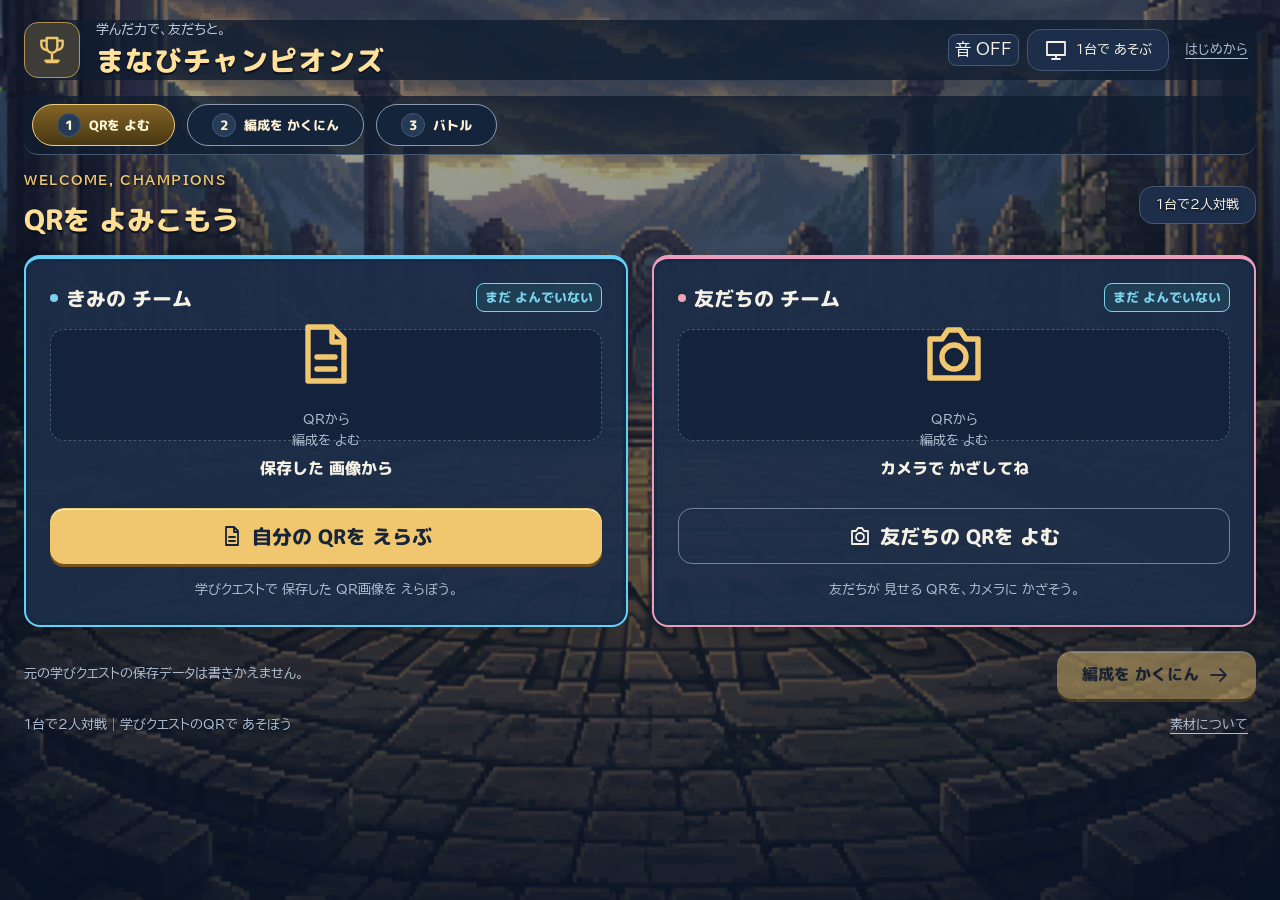
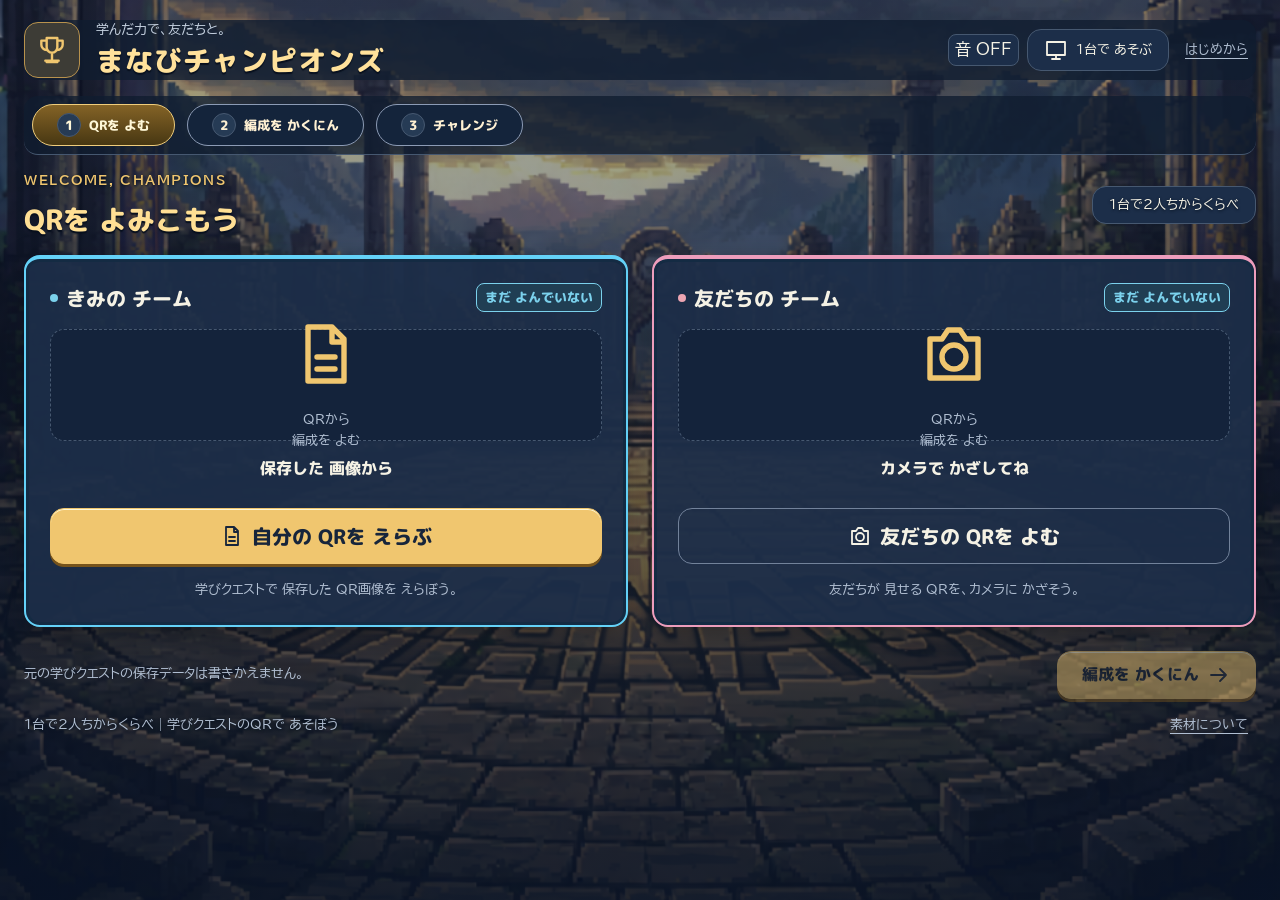
